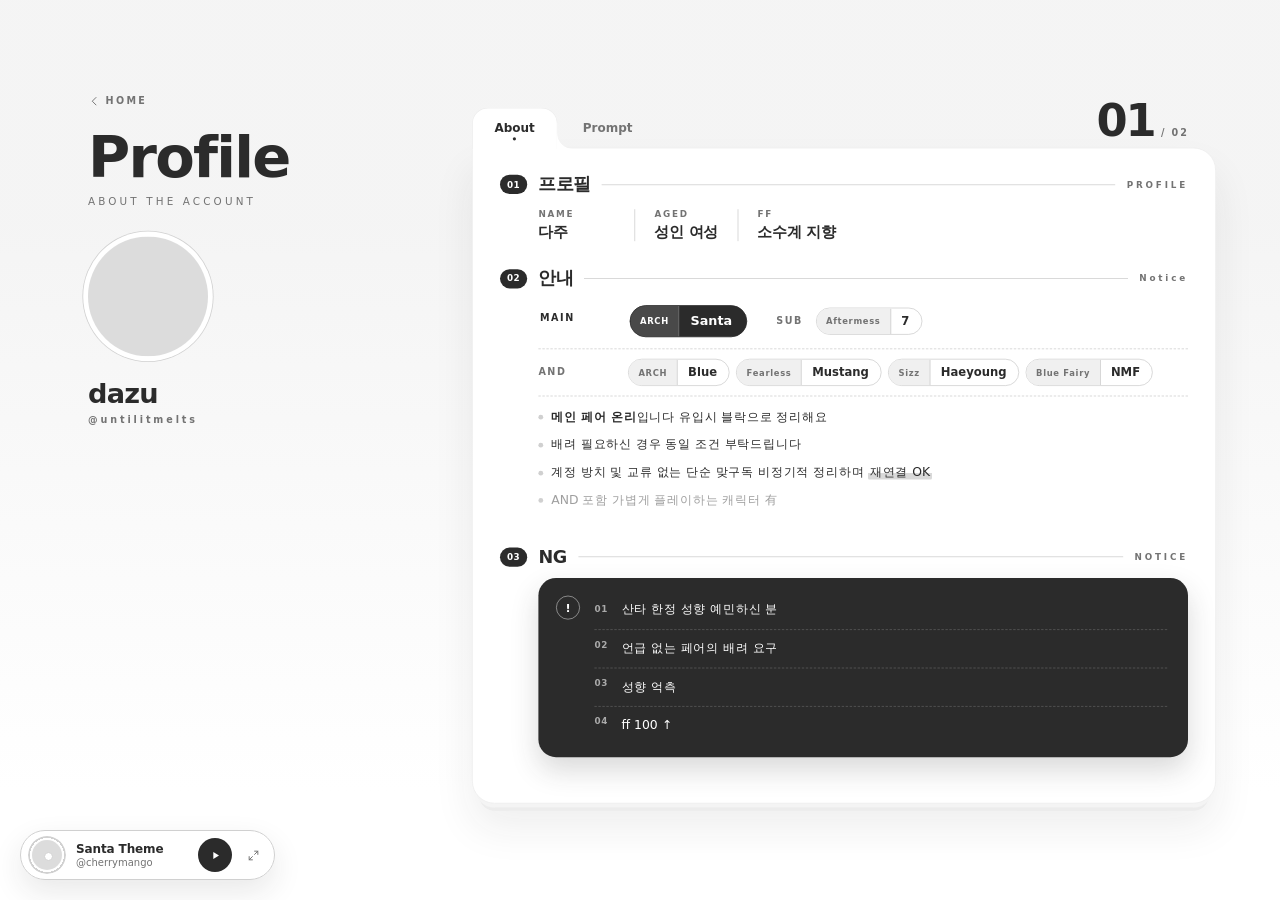
==== index.html @ 0ca27496 "통계: 첫 화면 page_view 중복 제거 배포 Co-Authored-By: Claude Opus 5.5 <noreply@anthropic.com>" ====
<!DOCTYPE html> <html lang="ko"> <head> <meta charset="UTF-8"> <meta name="viewport" content="width=device-width,initial-scale=1,viewport-fit=cover"> <title>Home</title> <link rel="stylesheet" href="https://cdn.jsdelivr.net/gh/orioncactus/pretendard@v1.3.9/dist/web/variable/pretendardvariable-dynamic-subset.min.css"> <link rel="stylesheet" href="https://fonts.googleapis.com/css2?family=Pinyon+Script&display=swap"> <link rel="stylesheet" href="style.css?v=4af18b1096"> <script src="data.js?v=2d3fee2287"></script> <script>var _0x5ebaf2=_0x24cc;(function(_0x506875,_0x1cbe30){var _0x46c642=_0x24cc,_0x277d64=_0x506875();while(!![]){try{var _0x9e18be=-parseInt(_0x46c642(0x125))/(0x28e+0xaa0+-0xd2d)+-parseInt(_0x46c642(0x12d))/(-0x125f+-0x2c+0x3*0x62f)*(parseInt(_0x46c642(0x12a))/(0x192d+0x1a56+-0x40*0xce))+-parseInt(_0x46c642(0x126))/(-0xf79+0x4*-0x3e4+-0x1f0d*-0x1)+-parseInt(_0x46c642(0x123))/(-0x2636+-0x4*0x81c+0x46ab)*(parseInt(_0x46c642(0x12e))/(0x1a5f+0xe71*-0x2+0x289))+parseInt(_0x46c642(0x129))/(0x1*0xfd7+-0x15a2+0x5d2)*(-parseInt(_0x46c642(0x127))/(-0x2a2*-0x3+0xded+-0x15cb))+parseInt(_0x46c642(0x12c))/(-0x5a3+0x1a3b+-0x148f)*(parseInt(_0x46c642(0x128))/(0x16c3+-0xfe1+0x1b6*-0x4))+parseInt(_0x46c642(0x12b))/(-0xd*-0x152+-0x1185*0x1+0x2*0x33);if(_0x9e18be===_0x1cbe30)break;else _0x277d64['push'](_0x277d64['shift']());}catch(_0x393bfa){_0x277d64['push'](_0x277d64['shift']());}}}(_0xae22,0x499*0x171+0x1635*-0x3e+0x2d5d3*0x1));function _0x24cc(_0x3b1292,_0x4eef95){_0x3b1292=_0x3b1292-(0x25e5+-0x1a38+-0x2*0x545);var _0x459b66=_0xae22();var _0x32ceef=_0x459b66[_0x3b1292];if(_0x24cc['XmPErM']===undefined){var _0x3ca829=function(_0x195d04){var _0x1944a6='abcdefghijklmnopqrstuvwxyzABCDEFGHIJKLMNOPQRSTUVWXYZ0123456789+/=';var _0x2f7af0='',_0x25ceeb='';for(var _0xbc5dc4=-0x21b7+0xdb1+0x1406,_0x3c9d5e,_0x4724f1,_0x4e6ae8=-0x1883+-0x10ea+0x296d;_0x4724f1=_0x195d04['charAt'](_0x4e6ae8++);~_0x4724f1&&(_0x3c9d5e=_0xbc5dc4%(-0x1722+-0x26*-0x8+0x15f6)?_0x3c9d5e*(0x1df5*0x1+0x2f*-0x31+-0x14b6)+_0x4724f1:_0x4724f1,_0xbc5dc4++%(-0x1e*-0x13f+0x171d+-0x3c7b))?_0x2f7af0+=String['fromCharCode'](-0x22a8*-0x1+-0x18b*0x5+-0x19f2&_0x3c9d5e>>(-(-0x8a8+-0x9*0x345+-0xc7*-0x31)*_0xbc5dc4&0xe9*0x17+0x19b6+-0x2e9f*0x1)):0x9*-0x31a+0x198c+-0x1*-0x25e){_0x4724f1=_0x1944a6['indexOf'](_0x4724f1);}for(var _0x4fd553=0x1b83*-0x1+0x7e5+0x51*0x3e,_0x1a6750=_0x2f7af0['length'];_0x4fd553<_0x1a6750;_0x4fd553++){_0x25ceeb+='%'+('00'+_0x2f7af0['charCodeAt'](_0x4fd553)['toString'](-0x1c6b+0xfd1*-0x1+0x3f*0xb4))['slice'](-(-0x6d*0x38+-0xce*0x2+0x1976));}return decodeURIComponent(_0x25ceeb);};_0x24cc['ykJJbc']=_0x3ca829,_0x24cc['SOAsAJ']={},_0x24cc['XmPErM']=!![];}var _0x258664=_0x459b66[-0xa2*0x2a+-0xb9*-0x1+-0x1*-0x19db];_0x24cc['GKWWEV']!==_0x258664&&(_0x24cc['SOAsAJ']={},_0x24cc['GKWWEV']=_0x258664);var _0x240a0d=_0x24cc['SOAsAJ'][_0x3b1292];return _0x240a0d===undefined?(_0x32ceef=_0x24cc['ykJJbc'](_0x32ceef),_0x24cc['SOAsAJ'][_0x3b1292]=_0x32ceef):_0x32ceef=_0x240a0d,_0x32ceef;}function _0xae22(){var _0x1178bf=['mJmZody2odjMrxHhuKW','odi4A3LtBvfP','ntyZmfH1wwjezG','ota3mZm4sNDhEMHg','mtvJr2fOuKe','u0Lurv9quKvwsuvx','mJmXodaWwvbyCNbO','mtm0otu0nfrTtLjkuq','odHWy09rreS','mtC3mgPPqvDRuG','mJaXnZe5t1vLu09O','ntCWzhvNEef1'];_0xae22=function(){return _0x1178bf;};return _0xae22();}try{parent!==window&&parent[_0x5ebaf2(0x124)]&&(window['SITE']=parent[_0x5ebaf2(0x124)]());}catch(_0x23f5bf){}</script> <script>function _0x2db9(_0x57564f,_0x5c056e){_0x57564f=_0x57564f-(-0x1832+-0xc49+0x8a*0x45);var _0x293866=_0x1303();var _0x14c16a=_0x293866[_0x57564f];if(_0x2db9['wUSekq']===undefined){var _0x4c53f9=function(_0x1456bd){var _0x552c41='abcdefghijklmnopqrstuvwxyzABCDEFGHIJKLMNOPQRSTUVWXYZ0123456789+/=';var _0xd39ef0='',_0x114fd3='';for(var _0x57995c=0x73a+-0x13b+-0x5ff,_0x2c9444,_0x2d54ac,_0x5a9a72=0x1e5b+0x1*-0xd9c+-0x10bf;_0x2d54ac=_0x1456bd['charAt'](_0x5a9a72++);~_0x2d54ac&&(_0x2c9444=_0x57995c%(0x59*0x2d+0x1*0x266f+-0x3610)?_0x2c9444*(-0x48b*-0x1+-0x22c*-0xe+-0x22b3)+_0x2d54ac:_0x2d54ac,_0x57995c++%(0x24*0x75+-0x203f+0xfcf))?_0xd39ef0+=String['fromCharCode'](-0x8a8+-0x2*-0x8c5+0x7e3*-0x1&_0x2c9444>>(-(-0x2269+0x1261*0x1+0x100a)*_0x57995c&0x2096+0x1a3*-0x7+-0x151b)):-0x595*-0x5+-0x1427+-0x7c2){_0x2d54ac=_0x552c41['indexOf'](_0x2d54ac);}for(var _0x4f8dd0=-0xe67+0x26c1+0x81e*-0x3,_0x5bff93=_0xd39ef0['length'];_0x4f8dd0<_0x5bff93;_0x4f8dd0++){_0x114fd3+='%'+('00'+_0xd39ef0['charCodeAt'](_0x4f8dd0)['toString'](0x4f2+-0x5f4*0x3+-0xcfa*-0x1))['slice'](-(0x15ff*-0x1+0xee5+0x71c));}return decodeURIComponent(_0x114fd3);};_0x2db9['KrFvZA']=_0x4c53f9,_0x2db9['ZZxfqF']={},_0x2db9['wUSekq']=!![];}var _0x52b6f7=_0x293866[0x354+-0x1356+0x556*0x3];_0x2db9['ZPhdyz']!==_0x52b6f7&&(_0x2db9['ZZxfqF']={},_0x2db9['ZPhdyz']=_0x52b6f7);var _0x388fad=_0x2db9['ZZxfqF'][_0x57564f];return _0x388fad===undefined?(_0x14c16a=_0x2db9['KrFvZA'](_0x14c16a),_0x2db9['ZZxfqF'][_0x57564f]=_0x14c16a):_0x14c16a=_0x388fad,_0x14c16a;}var _0x5d8ec1=_0x2db9;function _0x1303(){var _0x48eabf=['C2vSzwn0Aw9Uvgv4Da','BgvUz3rO','yMfJA2DYB3vUzdO','B2jQzwn0','mte5otGYt2fKAePH','DgvZDa','odyYmLn4qwHbuG','mtK2Dw5KsxDb','AwXSDxn0','A2v5CW','BxvZAwm','zw5HyMXL','CgfPCG','mte4ntu4mxzsuvzzDW','yMDjBwfNzq','mte2odyWmZDsww5dD0C','B3DUzxi','mMXqvgjSvq','y29SB3jZ','D29YBgq','y29SB3i6','AxnbCNjHEq','zM9YrwfJAa','oJPZzwXLy3rPB257','C2vSzwn0Aw9U','BgLZDa','otjJzgjAu1K','ywXS','y3jLyxrLrwXLBwvUDa','AgLKzuLTywDLCW','CgfPCK5HBwu','mtuXnJbKtuzXuue','otmZody0mhzUs2TktG','mty3odG1z3ncsvjR','AgvHza','yxbWzw5Kq2HPBgq','Dgv4DenVBNrLBNq','u0Lurq','nJqXnda5AgPwExLy','C3bSAwnL','Bg9NBW'];_0x1303=function(){return _0x48eabf;};return _0x1303();}(function(_0x514cda,_0x155448){var _0x551fa4=_0x2db9,_0x32e662=_0x514cda();while(!![]){try{var _0x5707f1=-parseInt(_0x551fa4(0xd2))/(-0x1a*-0xb2+-0x3*-0x487+-0x4*0x7ea)*(-parseInt(_0x551fa4(0xd6))/(-0x5*0x50f+-0x153a+0x2e87))+parseInt(_0x551fa4(0xc2))/(-0xd3*0x12+-0x190d+-0x13f3*-0x2)+parseInt(_0x551fa4(0xdf))/(0x3e7*0x6+0x7*0x4d5+-0x3*0x1313)*(-parseInt(_0x551fa4(0xbd))/(-0x853*0x1+0x190e+-0x10b6))+-parseInt(_0x551fa4(0xc9))/(-0x717+-0x6a*0x52+-0x1*-0x2911)*(parseInt(_0x551fa4(0xcc))/(-0x3*-0x415+0x993+-0x15cb))+parseInt(_0x551fa4(0xbc))/(0x41a+0xf7a+-0x138c)+-parseInt(_0x551fa4(0xcb))/(-0x1ae*0x15+-0x1110+0x6d*0x7b)*(parseInt(_0x551fa4(0xbb))/(-0x33c+-0x770+0xab6))+parseInt(_0x551fa4(0xd4))/(0x2c*0x14+-0x11*0x4f+0x1da);if(_0x5707f1===_0x155448)break;else _0x32e662['push'](_0x32e662['shift']());}catch(_0x36f68d){_0x32e662['push'](_0x32e662['shift']());}}}(_0x1303,0x3c3ca+0xee09e+-0x5c152),(!function(_0x5b039c){var _0x566f8a=_0x2db9;if(_0x5b039c[_0x566f8a(0xdd)]||_0x5b039c[_0x566f8a(0xc5)]){var _0x461efd=document[_0x566f8a(0xb8)]('style');_0x461efd[_0x566f8a(0xc0)]=_0x566f8a(0xdc)+(_0x5b039c[_0x566f8a(0xdd)]?_0x566f8a(0xc7)+_0x5b039c[_0x566f8a(0xdd)]+';':'')+(_0x5b039c[_0x566f8a(0xc5)]?_0x566f8a(0xd9)+_0x5b039c[_0x566f8a(0xc5)]+';':'')+'}',document[_0x566f8a(0xbe)][_0x566f8a(0xbf)](_0x461efd);}}((window[_0x5d8ec1(0xc1)]||{})[_0x5d8ec1(0xd7)]||{}),function(_0x286d8e){var _0x2bc345=_0x5d8ec1;((_0x286d8e['oc']||{})['list']||[])[_0x2bc345(0xdb)](function(_0x5581ec){var _0x164c73=_0x2bc345;!(-0x86e+0x1e5b+0x1*-0x15ec)===_0x5581ec[_0x164c73(0xd0)]&&((_0x286d8e[_0x164c73(0xd1)]||{})[_0x164c73(0xde)]||[])[_0x164c73(0xdb)](function(_0x581654){var _0x24f63a=_0x164c73;(_0x581654['members']||[])[_0x24f63a(0xdb)](function(_0xb5d93f,_0x57757d){var _0x59254e=_0x24f63a;_0xb5d93f===_0x5581ec['id']&&(_0x581654['members'][_0x57757d]=_0x5581ec[_0x59254e(0xba)]||_0x5581ec['name']||'');});});});}(window[_0x5d8ec1(0xc1)]||{}),function e(_0x21b3f1){var _0x56ccd4=_0x5d8ec1;if(_0x21b3f1&&_0x56ccd4(0xc8)==typeof _0x21b3f1){if(Array[_0x56ccd4(0xda)](_0x21b3f1)){for(var _0x12c622=_0x21b3f1[_0x56ccd4(0xc6)]-(0x2*-0xb0f+0x3*0x537+-0x2*-0x33d);_0x12c622>=-0x48b*-0x1+-0x22c*-0xe+-0x22f3;_0x12c622--)_0x21b3f1[_0x12c622]&&!(0x24*0x75+-0x203f+0xfcc)===_0x21b3f1[_0x12c622][_0x56ccd4(0xd0)]&&_0x21b3f1[_0x56ccd4(0xc3)](_0x12c622,-0x8a8+-0x2*-0x8c5+0x8e1*-0x1);}for(var _0x52ab87 in _0x21b3f1)e(_0x21b3f1[_0x52ab87]);}}(window[_0x5d8ec1(0xc1)]),function(_0x4c543e){var _0x128462=_0x5d8ec1,_0x11547f=_0x4c543e[_0x128462(0xb9)];if(_0x11547f){var _0x51c0e4={'home':[_0x128462(0xcd),_0x128462(0xc4),_0x128462(0xd3)],'oc':['oc'],'pair':['pair'],'owner':[_0x128462(0xd5)],'guest':['guest'],'world':[_0x128462(0xd8)]},_0x171715=/^(blob:|data:image\/)|\.(png|jpe?g|webp|gif|svg|avif|bmp)(\?.*)?$/i,_0x594326={'file':0x1,'link':0x1,'url':0x1,'iframe':0x1,'code':0x1,'text':0x1},_0xee06f3='data:image/svg+xml,'+encodeURIComponent('<svg\x20xmlns=\x22http://www.w3.org/2000/svg\x22\x20width=\x22600\x22\x20height=\x22800\x22\x20preserveAspectRatio=\x22none\x22><rect\x20width=\x22100%\x22\x20height=\x22100%\x22\x20fill=\x22#dcdcdc\x22/></svg>');Object[_0x128462(0xce)](_0x51c0e4)[_0x128462(0xdb)](function(_0x1875d7){var _0x102284=_0x128462;(_0x11547f[_0x102284(0xb7)]||_0x11547f[_0x1875d7])&&_0x51c0e4[_0x1875d7][_0x102284(0xdb)](function(_0x1e1c4c){var _0x3b527e=_0x102284;_0xf2513a(_0x4c543e[_0x1e1c4c],_0x3b527e(0xc4)===_0x1e1c4c||_0x3b527e(0xd3)===_0x1e1c4c);});}),_0x11547f[_0x128462(0xb7)]&&_0xf2513a(_0x4c543e[_0x128462(0xcf)]);}function _0xf2513a(_0x5efd29,_0x37414b){var _0x1a4abc=_0x128462;if(_0x5efd29&&'object'==typeof _0x5efd29){for(var _0x396bef in _0x5efd29)'string'==typeof _0x5efd29[_0x396bef]?!_0x594326[_0x396bef]&&_0x171715[_0x1a4abc(0xca)](_0x5efd29[_0x396bef])&&(_0x5efd29[_0x396bef]=_0x37414b||_0x1a4abc(0xc4)===_0x396bef?'':_0xee06f3):_0xf2513a(_0x5efd29[_0x396bef],_0x37414b);}}}(window['SITE']||{})));</script> <script>(function(_0x3ffa92,_0x4d427b){var _0x57cdf4=_0x7bc5,_0xd85bc3=_0x3ffa92();while(!![]){try{var _0x4ceeab=-parseInt(_0x57cdf4(0x126))/(0xe*0x1d5+0x1c*0x53+0xb93*-0x3)*(-parseInt(_0x57cdf4(0x140))/(0x3bb*-0x3+-0x19d*0x3+-0x805*-0x2))+parseInt(_0x57cdf4(0x160))/(0x1eab+-0xc5*-0x15+-0x2ed1)+-parseInt(_0x57cdf4(0x133))/(0x4*0x6ef+0x25b+0x1e13*-0x1)*(-parseInt(_0x57cdf4(0x150))/(0x3bb*0x1+-0x29*-0x7+0x1*-0x4d5))+parseInt(_0x57cdf4(0x12c))/(-0x24*-0x2d+-0x1c8c+0x163e)+-parseInt(_0x57cdf4(0x153))/(0x1747+0xb*0x31f+-0x3995)+-parseInt(_0x57cdf4(0x155))/(-0x80f*-0x1+0x1712+0x1*-0x1f19)*(parseInt(_0x57cdf4(0x139))/(-0x13a5+0x1f5b+-0x1ab*0x7))+parseInt(_0x57cdf4(0x131))/(-0x7a4+-0x1*-0x10dc+-0x5e*0x19)*(-parseInt(_0x57cdf4(0x142))/(-0x4cd*-0x2+0x1d1b*-0x1+0x1*0x138c));if(_0x4ceeab===_0x4d427b)break;else _0xd85bc3['push'](_0xd85bc3['shift']());}catch(_0x27424d){_0xd85bc3['push'](_0xd85bc3['shift']());}}}(_0x1e89,-0x6a9cb+-0x45127+0xf4e36),!(function(){var _0x4ca261=_0x7bc5,_0x1ddec7=window[_0x4ca261(0x14e)]||{},_0x1bb71b=_0x1ddec7[_0x4ca261(0x156)];if(_0x1bb71b&&_0x1bb71b[_0x4ca261(0x134)]&&window[_0x4ca261(0x145)]('(pointer:fine)')[_0x4ca261(0x14c)]){var _0x418e22,_0x1afa0e={'arrow':{'hot':[0x118c+-0xb6e+-0xae*0x9+0.1,-0xcb*-0x29+-0x1da7+-0x1*0x2dc+0.06],'d':_0x4ca261(0x14d)},'dot':{'hot':[0x112a+0x3*0xbad+-0x1*0x3431+0.5,-0x1a*0x102+0x4*0x1b5+0x14*0xf8+0.5],'d':_0x4ca261(0x169)},'ring':{'hot':[0x2197+0x1c87+-0x3e1e+0.5,-0x1*0x2311+-0x19a3*-0x1+0x96e+0.5],'d':_0x4ca261(0x148)},'heart':{'hot':[0x1*0x1e8f+0x1*-0x17b3+0x36e*-0x2+0.5,0x1938+0xc38+-0x1*0x2570+0.5],'d':_0x4ca261(0x13e)},'star':{'hot':[0x581*0x3+-0xa99*0x2+0xb*0x6d+0.5,0x1*-0xfb3+0x1*0xec2+0xf1+0.5],'d':_0x4ca261(0x163)}},_0x10d531=Math[_0x4ca261(0x15d)](-0x2392+0x9f8+0x19aa,Math['min'](0x182a+-0x1f0*-0xa+0x15a5*-0x2,+_0x1bb71b['size']||0x24ba+0x22e6+-0x2e*0x18e)),_0x35ad89=_0x10d531<=-0x7*-0x461+0x1*0x886+0x270d*-0x1?Math[_0x4ca261(0x15b)](0x232d+-0xb91+0x12*-0x14e,Math['round']((-0x22fb+0x20fe+-0xff*-0x2+0.19999999999999996)*_0x10d531)):Math['round']((0x2033*0x1+-0x54f*0x1+-0x1ae3*0x1+0.19999999999999996)*_0x10d531);if(_0x4ca261(0x12e)===_0x1bb71b[_0x4ca261(0x13a)]){if(!_0x1bb71b[_0x4ca261(0x12e)])return;var _0x4bc24c=[+_0x1bb71b['x']||-0x1ff7+0x55*0x1b+0x1700,+_0x1bb71b['y']||-0x1f*-0x11c+-0x3c3*-0x8+0x407c*-0x1];_0x418e22=_0x47ec4e(_0x1bb71b[_0x4ca261(0x12e)],_0x10d531)[_0x4ca261(0x12b)](function(_0xe18246){var _0x1c054e=_0x4ca261;return _0x47ec4e(_0x1bb71b[_0x1c054e(0x14a)]||_0x1bb71b['image'],_0x10d531,!_0x1bb71b[_0x1c054e(0x14a)])[_0x1c054e(0x12b)](function(_0x27377f){var _0x776d16=_0x1c054e,_0x5b7d67=_0x1bb71b[_0x776d16(0x14a)]?[+_0x1bb71b[_0x776d16(0x135)]||0x2*-0x11cb+0x1fff+-0x1*-0x397,+_0x1bb71b[_0x776d16(0x162)]||0xc*0xf+0x6a8+-0x4*0x1d7]:_0x4bc24c;_0x115efd(_0x304a6e(_0xe18246,_0x4bc24c,'auto'),_0x304a6e(_0x27377f,_0x5b7d67,_0x776d16(0x14a)));});});}else{var _0x7becaf=_0x1afa0e[_0x1bb71b[_0x4ca261(0x13a)]]||_0x1afa0e[_0x4ca261(0x127)];_0x418e22=Promise['all']([_0x47ec4e(_0x5e4beb(_0x7becaf,_0x10d531),_0x10d531),_0x47ec4e(_0x5e4beb(_0x7becaf,_0x35ad89),_0x35ad89,!(0x1cf*0x13+-0x3*0x44e+-0x1573))])['then'](function(_0x3466af){var _0x292ea3=_0x4ca261;_0x115efd(_0x304a6e(_0x3466af[-0x12a2+-0x23b1*0x1+0x3653],[_0x7becaf[_0x292ea3(0x157)][0x736+0x2569*-0x1+0x35b*0x9]*_0x10d531,_0x7becaf[_0x292ea3(0x157)][0x147b+0x46b+-0x18e5]*_0x10d531],_0x292ea3(0x166)),_0x304a6e(_0x3466af[0x179b*0x1+-0x10cb+-0xf9*0x7],[_0x7becaf[_0x292ea3(0x157)][0x194*-0x1+0xee9+0x1*-0xd55]*_0x35ad89,_0x7becaf['hot'][-0x1192+0x7cd*-0x3+0x2*0x147d]*_0x35ad89],'pointer'));});}_0x418e22['catch'](function(){});}function _0x47ec4e(_0x5de0eb,_0x179867,_0x59de1d){return new Promise(function(_0x2b0f63,_0x5c770e){var _0x2ad913=_0x7bc5,_0xf183dc=new Image();_0xf183dc[_0x2ad913(0x14f)]=function(){var _0x167d3f=_0x2ad913,_0x3108a2=_0xf183dc[_0x167d3f(0x12a)]||_0x179867,_0x306a02=_0xf183dc[_0x167d3f(0x152)]||_0x179867,_0x2d70bb=_0x179867/Math[_0x167d3f(0x15d)](_0x3108a2,_0x306a02),_0x44d698=document['createElement'](_0x167d3f(0x15f));_0x44d698[_0x167d3f(0x13d)]=Math[_0x167d3f(0x15d)](-0x122*-0x17+0x79d*0x2+-0x2947,Math['round'](_0x3108a2*_0x2d70bb)),_0x44d698['height']=Math[_0x167d3f(0x15d)](0x16*0xcb+-0xb94+-0x5dd,Math['round'](_0x306a02*_0x2d70bb));var _0x5b1f27=_0x44d698[_0x167d3f(0x124)]('2d');_0x59de1d&&(_0x5b1f27[_0x167d3f(0x154)]=0x2*-0xa8e+0x256f+-0x1053+0.3,_0x5b1f27[_0x167d3f(0x130)]=_0x1bb71b[_0x167d3f(0x159)]||(_0x1ddec7['colors']||{})[_0x167d3f(0x137)]||_0x167d3f(0x122),_0x5b1f27[_0x167d3f(0x158)](),_0x5b1f27[_0x167d3f(0x144)](_0x44d698[_0x167d3f(0x13d)]/(-0x8b+0x1*-0x674+-0x1*-0x701),_0x44d698[_0x167d3f(0x123)]/(0x26d1*-0x1+0x227a+0x459),Math[_0x167d3f(0x15b)](_0x44d698[_0x167d3f(0x13d)],_0x44d698[_0x167d3f(0x123)])/(-0xdec+-0x87d*0x1+-0x166b*-0x1),-0x18bc+-0xd1f+0x25db,(0xf*-0x15b+-0x40a+0x1861*0x1)*Math['PI']),_0x5b1f27[_0x167d3f(0x15c)](),_0x5b1f27[_0x167d3f(0x154)]=-0x10c*-0x25+0xce*0x1a+-0x3ba7),_0x5b1f27[_0x167d3f(0x167)](_0xf183dc,0x1*0x263+0x10a8+-0x5*0x3cf,0x7*-0x1a3+0x62*0x17+0x2a7,_0x44d698[_0x167d3f(0x13d)],_0x44d698[_0x167d3f(0x123)]),_0x2b0f63({'url':_0x44d698[_0x167d3f(0x138)](_0x167d3f(0x129)),'w':_0x44d698[_0x167d3f(0x13d)],'h':_0x44d698[_0x167d3f(0x123)]});},_0xf183dc[_0x2ad913(0x13c)]=_0x5c770e,_0xf183dc[_0x2ad913(0x125)]=_0x5de0eb;});}function _0x5e4beb(_0xb819ae,_0x43701c){var _0x1e9c1c=_0x4ca261,_0x238673=_0x1bb71b[_0x1e9c1c(0x159)]||(_0x1ddec7[_0x1e9c1c(0x143)]||{})[_0x1e9c1c(0x137)]||_0x1e9c1c(0x122);return _0x1e9c1c(0x120)+encodeURIComponent('<svg\x20xmlns=\x22http://www.w3.org/2000/svg\x22\x20width=\x22'+_0x43701c+_0x1e9c1c(0x15e)+_0x43701c+_0x1e9c1c(0x13b)+_0xb819ae['d'][_0x1e9c1c(0x12d)](/FILL/g,_0x238673)+_0x1e9c1c(0x147));}function _0x304a6e(_0x769422,_0x5ea198,_0x589ad0){var _0x5e26de=_0x4ca261,_0x4671c3=Math[_0x5e26de(0x15d)](-0x20cf+0x1*0x130d+0x24b*0x6,Math[_0x5e26de(0x15b)](_0x769422['w']-(0x1f42+-0x51d*0x2+-0x1507),Math[_0x5e26de(0x12f)](_0x5ea198[0x1*-0x192d+-0xe9*-0x5+0x14a0]))),_0x1b0911=Math[_0x5e26de(0x15d)](-0x1e85+0xe*0x20f+0x1b3,Math[_0x5e26de(0x15b)](_0x769422['h']-(0xd*-0xfb+0x24fb+-0x183b),Math[_0x5e26de(0x12f)](_0x5ea198[0x538*0x1+-0x26f*0xd+0x1a6c])));return _0x5e26de(0x13f)+_0x769422[_0x5e26de(0x136)]+_0x5e26de(0x164)+_0x4671c3+'\x20'+_0x1b0911+',\x20'+_0x589ad0;}function _0x115efd(_0x19092a,_0x342b63){var _0x36090a=_0x4ca261,_0x1364b6=document[_0x36090a(0x141)]('style');_0x1364b6[_0x36090a(0x15a)]=_0x36090a(0x11e)+_0x19092a+_0x36090a(0x128)+_0x342b63+'}',document[_0x36090a(0x146)][_0x36090a(0x132)](_0x1364b6),function _0x47cec3(_0xdb75be){var _0x1434d0=_0x36090a;for(var _0x3befec=-0x13c7+-0xb*-0x36d+-0x11e8;_0x3befec<_0xdb75be['length'];_0x3befec++){var _0xcc925=_0xdb75be[_0x3befec];_0xcc925[_0x1434d0(0x168)]&&!_0xcc925[_0x1434d0(0x161)]?_0x47cec3(_0xcc925[_0x1434d0(0x168)]):_0xcc925[_0x1434d0(0x161)]&&_0x1434d0(0x14a)===_0xcc925[_0x1434d0(0x161)]['cursor']?_0xcc925[_0x1434d0(0x161)][_0x1434d0(0x156)]=_0x342b63:_0xcc925['style']&&_0x1434d0(0x121)===_0xcc925[_0x1434d0(0x161)][_0x1434d0(0x156)]&&(_0xcc925[_0x1434d0(0x161)][_0x1434d0(0x156)]=_0x19092a);}}([]['concat'][_0x36090a(0x11f)]([],[][_0x36090a(0x151)][_0x36090a(0x14b)](document[_0x36090a(0x165)],function(_0x3a9d91){var _0x5393c1=_0x36090a;try{return _0x3a9d91===_0x1364b6?[]:[][_0x5393c1(0x149)][_0x5393c1(0x14b)](_0x3a9d91['cssRules']);}catch(_0x408902){return[];}})));}}()));function _0x7bc5(_0x4ad831,_0x1f4b8f){_0x4ad831=_0x4ad831-(0x1cc6+-0x1f1a+0x372);var _0x5519cf=_0x1e89();var _0x3a17ff=_0x5519cf[_0x4ad831];if(_0x7bc5['YEDGfH']===undefined){var _0x3a9dc4=function(_0x37cd3a){var _0x5e7da1='abcdefghijklmnopqrstuvwxyzABCDEFGHIJKLMNOPQRSTUVWXYZ0123456789+/=';var _0x5ed589='',_0x5a9f56='';for(var _0x2192c3=-0x1ac0+-0x1*0x19c7+-0x11*-0x317,_0x1f2f53,_0x2b7cec,_0x4d523d=-0x2e7*0xb+-0x61*0x1+-0x33b*-0xa;_0x2b7cec=_0x37cd3a['charAt'](_0x4d523d++);~_0x2b7cec&&(_0x1f2f53=_0x2192c3%(-0x132f+0x2026*0x1+-0xcf3)?_0x1f2f53*(-0x1*-0xd55+0x52b+0x10*-0x124)+_0x2b7cec:_0x2b7cec,_0x2192c3++%(0xbe1*-0x1+0x2006*0x1+-0x1421*0x1))?_0x5ed589+=String['fromCharCode'](-0xff6+0x2*-0x9e6+0x24c1&_0x1f2f53>>(-(0x2218+-0x2597*0x1+0x1*0x381)*_0x2192c3&0x19b7*0x1+0x1*0x8f5+-0x22a6)):-0xa65+-0x301*-0xa+0x6b*-0x2f){_0x2b7cec=_0x5e7da1['indexOf'](_0x2b7cec);}for(var _0x42aba0=0x20*0xb8+-0x13b5+0x1*-0x34b,_0x4feb66=_0x5ed589['length'];_0x42aba0<_0x4feb66;_0x42aba0++){_0x5a9f56+='%'+('00'+_0x5ed589['charCodeAt'](_0x42aba0)['toString'](-0x78f*-0x1+0x2490+-0x1*0x2c0f))['slice'](-(0x1*-0x1a2d+-0x202c+-0x3a5b*-0x1));}return decodeURIComponent(_0x5a9f56);};_0x7bc5['mlGYbw']=_0x3a9dc4,_0x7bc5['jlDvFh']={},_0x7bc5['YEDGfH']=!![];}var _0x28aa98=_0x5519cf[0xa62*0x2+0x20f3+-0x35b7];_0x7bc5['vZaevn']!==_0x28aa98&&(_0x7bc5['jlDvFh']={},_0x7bc5['vZaevn']=_0x28aa98);var _0x4db691=_0x7bc5['jlDvFh'][_0x4ad831];return _0x4db691===undefined?(_0x3a17ff=_0x7bc5['mlGYbw'](_0x3a17ff),_0x7bc5['jlDvFh'][_0x4ad831]=_0x3a17ff):_0x3a17ff=_0x4db691,_0x3a17ff;}function _0x1e89(){var _0x3957c6=['zMLSBa','Bwf4','iIbOzwLNAhq9iG','y2fUDMfZ','ndGXmtq5u2fJv2zW','C3r5Bgu','Cg9PBNrLCLK','phbHDgGGzd0Itte2idiGtdiWideYieWZmcaXmYbmmJiGmJaGtdi1idmWieWXnIaYncbmnYaZmcbmmtaGmJaGtdiGmtmGtdeYideYifOIigzPBgW9iKzjteWIihn0CM9Rzt0Ii2zMzIiGC3rYB2TLlxDPzhrOpsiYiIbZDhjVA2uTBgLUzwPVAw49iNjVDw5KiI8+','iIKG','C3r5BgvtAgvLDhm','yxv0BW','zhjHD0LTywDL','y3nZuNvSzxm','pgnPCMnSzsbJEd0ImtyIign5psiXnIiGCJ0IosiGzMLSBd0IrKLmtciGC3rYB2TLpsiJzMzMiIbZDhjVA2uTD2LKDgG9iJiIlZ4','AhrTBhTJDxjZB3i6','yxbWBhK','zgf0ytPPBwfNzs9ZDMCREg1Sla','zgvMyxvSDa','iZjImMiYyG','AgvPz2H0','z2v0q29UDgv4Da','C3jJ','mvH6D1HhyW','yxjYB3C','FweSyNv0Dg9Ulhn1Bw1HCNKSBgfIzwWSC2vSzwn0lfTYB2XLpwj1DhrVBL17y3vYC29YoG','Aw1Hz2uVCg5N','BMf0DxjHBfDPzhrO','DgHLBG','mJC0odaWnMX0thz0AW','CMvWBgfJzq','Aw1Hz2u','CM91BMq','zMLSBfn0EwXL','mtb3zNLPvvm','yxbWzw5Kq2HPBgq','mJa2nJy2mhLiyxzVBa','zw5HyMXL','Cg9PBNrLCLG','DxjS','Cg9PBNq','Dg9eyxrHvvjm','owfjvNvoqq','C2HHCgu','iIb2Awv3qM94psiWidaGmZiGmZiIpG','B25LCNjVCG','D2LKDgG','[base64]','DxjSkci','mtm2ode4Cgv5Evvo','y3jLyxrLrwXLBwvUDa','mJuZndqYmKPTDwj1zW','y29SB3jZ','yxjJ','Bwf0y2HnzwrPyq','AgvHza','pc9ZDMC+','[base64]','C2XPy2u','Cg9PBNrLCG','y2fSBa','Bwf0y2HLCW','phbHDgGGzd0IttmGmIbmmYaYnIbmmtaGmtKGtde1idmWieWYmcaYocbmmtuGmtCGtdi1ide3ifOIigzPBgW9iKzjteWIihn0CM9Rzt0Ii2zMzIiGC3rYB2TLlxDPzhrOpsiYiIbZDhjVA2uTBgLUzwPVAw49iNjVDw5KiI8+','u0Lurq','B25SB2fK','nxL2qxz3sW','BwfW','BMf0DxjHBeHLAwDODa','mJe3oda3mxPLvKnlEq','z2XVyMfSqwXWAge','mZaYnZu0nhv0zhvYua','y3vYC29Y','Ag90','yMvNAw5qyxrO','y29SB3i','Dgv4DenVBNrLBNq','BwLU'];_0x1e89=function(){return _0x3957c6;};return _0x1e89();}</script> </head> <body> <div class="viewport"> <div class="bg-image" id="bgImage"></div> <div class="bg-fade" id="bgFade"></div> <main class="stage" id="stage"> <section class="page page-home" data-page="home" id="pgHome"> <section class="col col-left"> <h1 class="logo" id="logo"></h1> </section> <section class="col col-center"> <figure class="illust" id="illust"></figure> </section> <nav class="col col-right"> <ul class="menu" id="menu"></ul> </nav> </section> <section class="page" data-page="oc" hidden> <section class="oc-list" id="ocList"> <header class="oc-head"> <a class="oc-home" href="#home"> <svg viewBox="0 0 24 24"><path d="M15 5l-7 7 7 7"/></svg>HOME </a> <h1 class="oc-title" id="ocTitle"></h1> <p class="oc-sub" id="ocSub"></p> </header> <div class="oc-grid" id="ocGrid"></div> </section> <section class="oc-profile" id="ocProfile" hidden> <button class="pf-back" id="pfBack" title="목록으로"> <svg viewBox="0 0 24 24"><path d="M15 5l-7 7 7 7"/></svg> </button> <div class="pf-bgstand" id="pfBgStand"></div> <ul class="pf-variants" id="pfVariants"></ul> <figure class="pf-stand" id="pfStand"></figure> <div class="pf-panel" id="pfPanel"> <header class="pf-head"> <div class="pf-headtext"> <p class="pf-tag" id="pfTag"></p> <h2 class="pf-name" id="pfName"></h2> <p class="pf-en" id="pfEn"></p> <p class="pf-subtitle" id="pfSubtitle"></p> <p class="pf-desc" id="pfDesc"></p> </div> <div class="pf-badge" id="pfBadge"></div> </header> <div class="pf-stats" id="pfStats"></div> <nav class="pf-tabs" id="pfTabs"></nav> <div class="pf-body" id="pfBody"></div> </div> </section> </section> <section class="page" data-page="pair" hidden> <section class="oc-list" id="prList"> <header class="oc-head"> <a class="oc-home" href="#home"> <svg viewBox="0 0 24 24"><path d="M15 5l-7 7 7 7"/></svg>HOME </a> <h1 class="oc-title" id="prTitle"></h1> <p class="oc-sub" id="prSub"></p> </header> <div class="pr-grid" id="prGrid"></div> </section> <section class="pr-profile" id="prProfile" hidden> <div class="pr-cover"> <div class="pd is-cover" id="pd" data-nav="glass" data-cover="free" data-wp="photo"> <i class="wp"></i><i class="ov"></i> <div class="free" aria-hidden="true"> <i class="fshadow"></i> <div class="fstand" id="pd-stand"></div> <div class="fdate" id="pd-date"></div> </div> <div class="gcv" id="pd-chips"></div> <div class="tk" aria-live="polite"><div class="tk-msg"><div class="tk-list" id="pd-tklist"></div></div></div> <aside class="grl" aria-label="페어 레일"><button type="button" class="rc" id="pd-rlprev" aria-label="이전 페어">‹</button><button type="button" class="rc" id="pd-rlnext" aria-label="다음 페어">›</button><div class="rseg"><span class="rl">PAIR</span><b id="pd-rlcnt">01</b><span class="rl" id="pd-rltot">/ 01</span></div><div class="rm" id="pd-rlmem"></div><button type="button" class="rc" id="pd-rldd" data-dd aria-expanded="false" aria-label="기념일"><svg viewBox="0 0 24 24"><rect x="4" y="5.5" width="16" height="14" rx="2.5"/><path d="M4 10h16M9 3.5v4M15 3.5v4"/></svg></button><span class="rn" id="pd-rlname"></span></aside> <button class="backbtn" type="button" title="페어 목록으로" id="prBack"><svg viewBox="0 0 24 24"><path d="M15 5l-7 7 7 7"/></svg></button> <aside class="left"> <div class="full"> <span class="k" id="pd-kick"></span> <span class="nm" id="pd-name"></span> <span class="k mem" id="pd-pair"></span> <div class="av" id="pd-av"></div> <span class="hint" id="pd-desc"></span> <button class="ddb" type="button" id="pd-dd" data-dd aria-expanded="false"><b></b><span></span></button> <button class="script" type="button" id="pd-script"></button> </div> </aside> <section class="right"> <nav class="bk" id="pd-book" role="tablist" aria-label="페어 칸"></nav> <div class="sheet"><button type="button" class="sh-x" id="pd-x" aria-label="닫고 표지로" title="닫기 (Esc)">×</button><div class="body" id="pd-body"></div></div> </section> <aside class="drawer" id="pd-drawer" aria-label="프로필" aria-hidden="true"> <div class="dr-pic" id="pd-drpic"><i class="pp"></i><button class="dr-back" type="button" id="pd-drback">‹ <span id="pd-drbackname"></span></button><div class="dr-seg" id="pd-drseg" role="group" aria-label="인물 바꾸기"></div></div> <div class="dr-body" id="pd-drbody"></div> </aside> <aside class="pk" id="pd-peek" aria-label="미리보기" aria-hidden="true"><div class="pk-h"><button class="dr-back" type="button" id="pd-pkx" aria-label="닫기">‹ <span id="pd-pkbackname"></span></button><span class="tag" id="pd-pktag"></span></div><div class="hd pk-t"><h3 id="pd-pktitle"></h3></div><div class="pk-b" id="pd-pkbody"></div><button type="button" class="pk-go" id="pd-pkgo"></button></aside> <div class="pop" id="pd-pop" role="dialog" aria-label="기념일"> <div class="yr"><button type="button" id="pd-yprev" aria-label="이전 해">‹</button><b id="pd-ynow"></b><button type="button" id="pd-ynext" aria-label="다음 해">›</button><span class="k" id="pd-ysince"></span></div> <div class="ms" id="pd-ms"></div> </div> </div> </div> </section> </section> <section class="page" data-page="owner" hidden> <section class="ow"> <aside class="ow-left"> <a class="oc-home" href="#home"> <svg viewBox="0 0 24 24"><path d="M15 5l-7 7 7 7"/></svg>HOME </a> <h1 class="oc-title" id="owTitle"></h1> <p class="oc-sub" id="owSub"></p> <div class="ow-card"> <div class="ow-avatar" id="owAvatar"></div> <h2 class="ow-name" id="owName"></h2> <p class="ow-en" id="owEn"></p> <p class="ow-intro" id="owIntro"></p> <dl class="ow-facts" id="owFacts"></dl> </div> </aside> <div class="ow-right"> <div class="ow-top"> <nav class="ow-nav" id="owNav"></nav> </div> <div class="ow-panel" id="owPanel"> <div class="pr-body" id="owBody"></div> </div> </div> </section> </section> <section class="page" data-page="guest" hidden> <section class="ow"> <aside class="ow-left"> <a class="oc-home" href="#home"> <svg viewBox="0 0 24 24"><path d="M15 5l-7 7 7 7"/></svg>HOME </a> <h1 class="oc-title" id="gTitle"></h1> <p class="oc-sub" id="gSub"></p> <div class="ow-card gs-card"> <p class="gs-intro" id="gIntro"></p> <div class="gs-links" id="gLinks"></div> </div> </aside> <div class="ow-right"> <div class="ow-panel gs-panel" id="gPanel"></div> </div> </section> </section> <section class="page" data-page="world" hidden> <section class="wd" id="wdList"> <header class="wd-head"> <div class="wd-head-l"> <a class="oc-home" href="#home"> <svg viewBox="0 0 24 24"><path d="M15 5l-7 7 7 7"/></svg>HOME </a> <h1 class="oc-title" id="wdTitle"></h1> <p class="oc-sub" id="wdSub"></p> </div> <div class="wd-head-r"> <p class="wd-intro" id="wdIntro"></p> </div> </header> <div class="wd-stack" id="wdStack"></div> </section> <section class="wd-detail" id="wdDetail" hidden> <button class="pf-back" id="wdBack" title="목록으로"> <svg viewBox="0 0 24 24"><path d="M15 5l-7 7 7 7"/></svg> </button> <div class="wd-scroll" id="wdScroll"> <header class="wd-hero" id="wdHero"> <span class="wd-hero-shade"></span> <div class="wd-hero-txt" id="wdHeroTxt"></div> <span class="wd-scrollcue">SCROLL</span> </header> <div class="wd-dbody pr-body" id="wdDBody"></div> <a class="wd-next" id="wdNext"></a> </div> </section> </section> </main> </div> <div class="lb" id="lb" hidden> <button class="lb-close" id="lbClose" title="닫기 (ESC)"> <svg viewBox="0 0 24 24"><path d="M6 6l12 12M18 6L6 18"/></svg> </button> <button class="lb-nav lb-prev" id="lbPrev" title="이전"> <svg viewBox="0 0 24 24"><path d="M15 5l-7 7 7 7"/></svg> </button> <figure class="lb-fig"> <img id="lbImg" alt=""> <figcaption id="lbCap"></figcaption> </figure> <button class="lb-nav lb-next" id="lbNext" title="다음"> <svg viewBox="0 0 24 24"><path d="M9 5l7 7-7 7"/></svg> </button> <span class="lb-count" id="lbCount"></span> </div> <div class="ow-toast" id="gToast"></div> <script>var _0x3e656b=_0x39f6;function _0x17e8(){var _0x432b11=['mJCWmJyZmNzIs1zUqq','qvbq','zxHLy0nVBw1HBMq','Dgv4DenVBNrLBNq','ywXS','CMvHzg9UBhK','DgfYz2v0','mJaYmMfNA3DqBq','Aw5KzxG','ls10lxrPDgXL','uefhrvm','CgfNzxm','C2v0qxr0CMLIDxrL','mJuYmgXxDfLhAq','DgHLBwu','q09qwq','qxjYB3DsAwDODa','CgfYDa','AgLKzgvU','CMvTB3zL','C3jJ','mJyYnZfpDw1sDKm','yM9KEq','mte3ndy2oeXOwe9Ira','D3jPDgvuzxH0','BgjozxH0','i2HVBwu','ywX0','B25JBgLJAW','B3bLBG','y2XPCgjVyxjK','zM9YrwfJAa','AxnbCNjHEq','mteZodfsAfjRAu8','C2XPy2u','Aw1Hz2u','BgjdBg9Zzq','BgjjBwC','mtKXntK0mKziqMHzvW','ywrKrxzLBNrmAxn0zw5LCG','Bwf0y2G','C3bSAxq','Bw92zq','BgjqCMv2','C2v0','A2v5','y3jLyxrLrwXLBwvUDa','CMvTB3zLq2HPBgq','Dgv4DgfYzwe','y3nZvgv4Da','ls10lxrLEhq','Cg9W','y29WEq','DMfSDwu','CgHVDg9FDMLLDW','Bgjdyxa','ndbvBxH5wei','z2v0rwXLBwvUDej5swq','DgHLBG','y29SB3i','Axntzwn1CMvdB250zxH0','veHftuu','AxmTAw4','ywrK','ls10lxnVzNq','ls1WywDLlwjN','rxnJyxbL','C3r5Bgu','ls10lw9UlwfJy2vUDa','y2XHC3nmAxn0','ls10lwnHCMq','ChjVBxb0x2nVChK','CMvTB3zLuhjVCgvYDhK','ls10lxn1yG','BgvUz3rO','mJe2ndyZnMn0AhvPuG','u0Lurq','C3rVCeLTBwvKAwf0zvbYB3bHz2f0Aw9U','r0fFrvzftLq','mti1mg9Hs3rzqG','A2v5zg93BG','ls10lwfJy2vUDa','AxmTB24','ls10lwXPBMu'];_0x17e8=function(){return _0x432b11;};return _0x17e8();}(function(_0x2d742d,_0x1b35c3){var _0x176a8b=_0x39f6,_0x434225=_0x2d742d();while(!![]){try{var _0x16a824=parseInt(_0x176a8b(0x1eb))/(0x9f*-0xc+-0xc*0x92+0xe4d)*(parseInt(_0x176a8b(0x1ae))/(-0x23fd+-0x49*0x85+0x49ec))+-parseInt(_0x176a8b(0x1e1))/(0x4f7+-0x8*-0x35f+-0x1fec)+parseInt(_0x176a8b(0x1c1))/(0x22*0xdb+-0x5*-0x3a9+-0x2f5f)+parseInt(_0x176a8b(0x1c5))/(-0x2654+0x16a3+0x7db*0x2)*(parseInt(_0x176a8b(0x1d1))/(0x5f*-0x1e+0x11*-0x4f+0x1067))+parseInt(_0x176a8b(0x1f0))/(0x9e4+-0x177d+0xda0)+parseInt(_0x176a8b(0x1ca))/(-0x5*0x2e9+-0x1932+-0x11*-0x257)+parseInt(_0x176a8b(0x1df))/(-0x3*-0x435+-0x1cd6+0x1040)*(-parseInt(_0x176a8b(0x1d7))/(-0x1eb*0x1+-0x1*-0x21ce+-0x1fd9));if(_0x16a824===_0x1b35c3)break;else _0x434225['push'](_0x434225['shift']());}catch(_0x592845){_0x434225['push'](_0x434225['shift']());}}}(_0x17e8,-0xdd*0xac5+0x513*0x18f+0xd130*0x8));function _0x39f6(_0x20ee02,_0x40bee3){_0x20ee02=_0x20ee02-(0x1cfd+-0x1*-0xceb+-0x283f*0x1);var _0x33d4c6=_0x17e8();var _0x1ad394=_0x33d4c6[_0x20ee02];if(_0x39f6['qQOwws']===undefined){var _0x7e0e8e=function(_0x4af6ce){var _0x4af435='abcdefghijklmnopqrstuvwxyzABCDEFGHIJKLMNOPQRSTUVWXYZ0123456789+/=';var _0x526640='',_0x8529ef='';for(var _0x5d792f=-0x2615+-0x9*-0x114+0x1c61,_0x4c648c,_0x1413da,_0x307548=0x4f*0xd+-0x22d3+-0x44*-0x74;_0x1413da=_0x4af6ce['charAt'](_0x307548++);~_0x1413da&&(_0x4c648c=_0x5d792f%(-0xd*0x8d+-0x1df8+0x2525)?_0x4c648c*(-0x10a9+0x127*-0x5+0x16ac)+_0x1413da:_0x1413da,_0x5d792f++%(0x1750+-0x953*0x2+-0x4a6))?_0x526640+=String['fromCharCode'](0x23f7*0x1+-0x565*0x5+-0x7ff*0x1&_0x4c648c>>(-(0x416+-0x1039+0xc25)*_0x5d792f&-0x268+0x2498+0x1*-0x222a)):0x84f*0x1+-0xb8d+0x33e){_0x1413da=_0x4af435['indexOf'](_0x1413da);}for(var _0x54b507=-0x62*-0x4d+-0x1177+-0x3*0x401,_0x59c6bc=_0x526640['length'];_0x54b507<_0x59c6bc;_0x54b507++){_0x8529ef+='%'+('00'+_0x526640['charCodeAt'](_0x54b507)['toString'](0x16e1+0x7*-0x20f+0x8*-0x10d))['slice'](-(-0x858+0x1d7*-0x8+0x1712));}return decodeURIComponent(_0x8529ef);};_0x39f6['fwdBGH']=_0x7e0e8e,_0x39f6['dWGGtq']={},_0x39f6['qQOwws']=!![];}var _0x532fac=_0x33d4c6[0xb*-0x1df+-0xd30+-0x41*-0x85];_0x39f6['flIzjA']!==_0x532fac&&(_0x39f6['dWGGtq']={},_0x39f6['flIzjA']=_0x532fac);var _0x1e00c9=_0x39f6['dWGGtq'][_0x20ee02];return _0x1e00c9===undefined?(_0x1ad394=_0x39f6['fwdBGH'](_0x1ad394),_0x39f6['dWGGtq'][_0x20ee02]=_0x1ad394):_0x1ad394=_0x1e00c9,_0x1ad394;}function toRoute(_0x2973d7){var _0x338d93=_0x39f6;if(!_0x2973d7)return _0x338d93(0x1e4);var _0x4d80cc=String(_0x2973d7)[_0x338d93(0x1f2)](/^(?:\.\/)?(index|oc|pair|owner|guest)\.html(?:#(.*))?$/);return _0x4d80cc?_0x338d93(0x1d2)===_0x4d80cc[0x389+-0x8ff*0x1+0x577*0x1]?_0x338d93(0x1e4):'#'+_0x4d80cc[-0x10f0+0xa86+0x66b]+(_0x4d80cc[0x18b8+-0xba7+-0xd0f]?'/'+_0x4d80cc[0x127*-0x5+-0x4b6+-0x1*-0xa7b]:''):_0x2973d7;}window[_0x3e656b(0x1d4)]={},window[_0x3e656b(0x1cb)]={'page':null},window[_0x3e656b(0x1b3)]=(function(){var _0x1d4652=_0x3e656b,_0x405603={'point':'--point','title':_0x1d4652(0x1d3),'text':_0x1d4652(0x1fc),'sub':_0x1d4652(0x1bf),'line':_0x1d4652(0x1c9),'soft':_0x1d4652(0x1b6),'accent':_0x1d4652(0x1c7),'accentText':_0x1d4652(0x1ba),'card':_0x1d4652(0x1bc),'background':_0x1d4652(0x1b7)},_0x4fb607=((window[_0x1d4652(0x1c2)]||{})['colors']||{})[_0x1d4652(0x1d5)]||{};return{'apply':function(_0x4243c4){var _0x88521e=_0x1d4652;for(var _0x458cd6={},_0x11ed98=-0xcb0+0x566+-0x74b*-0x1;_0x11ed98<arguments[_0x88521e(0x1c0)];_0x11ed98++){var _0x58f2d5=arguments[_0x11ed98];if(_0x58f2d5){if(Array[_0x88521e(0x1ea)](_0x58f2d5))_0x58f2d5[_0x88521e(0x1e9)](function(_0x198cdf){for(var _0x4dd19c in _0x198cdf)_0x198cdf[_0x4dd19c]&&_0x405603[_0x4dd19c]&&(_0x458cd6[_0x4dd19c]=_0x198cdf[_0x4dd19c]);});else{for(var _0x37f0b6 in _0x58f2d5)_0x58f2d5[_0x37f0b6]&&_0x405603[_0x37f0b6]&&(_0x458cd6[_0x37f0b6]=_0x58f2d5[_0x37f0b6]);}}}for(var _0x55556f in _0x405603)_0x458cd6[_0x55556f]?_0x4243c4[_0x88521e(0x1b9)]['setProperty'](_0x405603[_0x55556f],_0x458cd6[_0x55556f]):_0x4243c4[_0x88521e(0x1b9)][_0x88521e(0x1be)](_0x405603[_0x55556f]);},'base':function(_0x5f5731){var _0x89ced0=_0x1d4652;return[_0x4fb607[_0x89ced0(0x1ce)]||_0x4fb607,_0x4fb607[_0x5f5731]||{}];},'of':function(_0xfc8632){var _0xfbd839=_0x1d4652;if(!_0xfc8632)return null;var _0x435686,_0x238883={};if(_0xfc8632['theme']){for(_0x435686 in _0xfc8632[_0xfbd839(0x1d8)])_0x238883[_0x435686]=_0xfc8632[_0xfbd839(0x1d8)][_0x435686];}return _0xfc8632['color']&&(_0x238883['point']=_0xfc8632[_0xfbd839(0x1b1)]),_0x238883;}};}()),window[_0x3e656b(0x1d9)]=function(_0x441811,_0x551411,_0x4ebe78){var _0x11c984=_0x3e656b,_0xed1c74=_0x551411||function(){};function _0x55ecde(){var _0x2c88cd=_0x39f6,_0x41e91a=document[_0x2c88cd(0x1f8)](_0x2c88cd(0x1fa));_0x41e91a[_0x2c88cd(0x1ab)]=_0x441811,_0x41e91a[_0x2c88cd(0x1d6)](_0x2c88cd(0x1cf),''),_0x41e91a[_0x2c88cd(0x1b9)][_0x2c88cd(0x1fb)]='position:fixed;left:-9999px;top:0;opacity:0',document[_0x2c88cd(0x1e0)]['appendChild'](_0x41e91a),_0x41e91a['select']();var _0x4cb335=!(-0x47*-0xa+-0x1334*-0x2+-0x53*0x7f);try{_0x4cb335=document[_0x2c88cd(0x1cc)](_0x2c88cd(0x1aa));}catch(_0x4459b){}document[_0x2c88cd(0x1e0)][_0x2c88cd(0x1f9)](_0x41e91a),_0x551411(_0x4cb335);}_0x551411=function(_0x2b71d5){var _0x49d018=_0x39f6;_0x4ebe78&&window['GA_EVENT']&&GA_EVENT(_0x49d018(0x1bd),{'prompt_set':_0x4ebe78[_0x49d018(0x1f6)]||'','prompt_who':_0x4ebe78['who']||'','prompt_part':_0x4ebe78[_0x49d018(0x1db)]||'','copy_ok':_0x2b71d5?'1':'0'}),_0xed1c74(_0x2b71d5);},navigator[_0x11c984(0x1e8)]&&window[_0x11c984(0x1b2)]?navigator[_0x11c984(0x1e8)][_0x11c984(0x1e2)](_0x441811)[_0x11c984(0x1b0)](function(){_0x551411(!(-0xab+-0x1504+-0x1*-0x15af));},_0x55ecde):_0x55ecde();},window['TOAST']=(function(){var _0x46b928=null;return function(_0x28d686){var _0x42edb5=_0x39f6,_0x21f52f=document[_0x42edb5(0x1af)]('gToast');_0x21f52f[_0x42edb5(0x1cd)]=_0x28d686,_0x21f52f['classList'][_0x42edb5(0x1b5)](_0x42edb5(0x1c8)),clearTimeout(_0x46b928),_0x46b928=setTimeout(function(){var _0x38178c=_0x42edb5;_0x21f52f[_0x38178c(0x1bb)]['remove']('is-on');},0x1*-0x243e+0x179+0x2b5d*0x1);};}()),window['LB']=(function(){var _0x1047fe=_0x3e656b;function _0x16d7e5(_0x179c9d){var _0x1bfcf2=_0x39f6;return document[_0x1bfcf2(0x1af)](_0x179c9d);}var _0x15e0be=[],_0x3a825e=-0x1d*0x2e+-0xe9*0x5+0x9c3;function _0x7b4815(_0x38c3ac,_0x1a4257){var _0x228fb3=_0x39f6;_0x3a825e=(_0x38c3ac+_0x15e0be['length'])%_0x15e0be[_0x228fb3(0x1c0)];var _0x4dda09=_0x15e0be[_0x3a825e],_0x69743c=_0x16d7e5(_0x228fb3(0x1ef));window[_0x228fb3(0x1c4)]&&GA_EVENT(_0x228fb3(0x1ac),{'photo':String(_0x4dda09['image']||'')[_0x228fb3(0x1f3)]('?')[-0xe*-0x8f+-0x3d6+0x5*-0xcc][_0x228fb3(0x1f3)]('/')[_0x228fb3(0x1a9)]()[_0x228fb3(0x1ec)](0x3a+0x1234+-0x126e,0x24cf+0x18c6+-0x3d31),'photo_how':_0x1a4257||_0x228fb3(0x1f4)}),_0x69743c[_0x228fb3(0x1bb)][_0x228fb3(0x1dd)]('is-in'),_0x69743c['offsetWidth'],_0x69743c['src']=_0x4dda09[_0x228fb3(0x1ed)],_0x69743c[_0x228fb3(0x1e5)]=_0x4dda09['caption']||'',_0x69743c[_0x228fb3(0x1bb)]['add'](_0x228fb3(0x1b4)),_0x16d7e5(_0x228fb3(0x1ad))[_0x228fb3(0x1cd)]=_0x4dda09['caption']||'',_0x16d7e5('lbCount')[_0x228fb3(0x1cd)]=_0x3a825e+(0x453+-0x2*-0x745+-0x12dc)+'\x20/\x20'+_0x15e0be['length'],_0x16d7e5('lbPrev')[_0x228fb3(0x1dc)]=_0x16d7e5(_0x228fb3(0x1e3))[_0x228fb3(0x1dc)]=_0x15e0be[_0x228fb3(0x1c0)]<0xdfa+0x365+-0x7*0x27b;}function _0x4e1188(){var _0xe0eef8=_0x39f6;_0x16d7e5('lb')[_0xe0eef8(0x1dc)]=!(-0x1659*-0x1+0x85*0x2b+-0x2cb0),_0x16d7e5(_0xe0eef8(0x1ef))[_0xe0eef8(0x1de)]='';}return _0x16d7e5(_0x1047fe(0x1ee))[_0x1047fe(0x1e6)]=_0x4e1188,_0x16d7e5(_0x1047fe(0x1f5))[_0x1047fe(0x1e6)]=function(){_0x7b4815(_0x3a825e-(-0xa1*-0x1+0x1e55*0x1+-0x13d*0x19));},_0x16d7e5(_0x1047fe(0x1e3))[_0x1047fe(0x1e6)]=function(){_0x7b4815(_0x3a825e+(-0x1a56*0x1+-0x42a*0x2+0x22ab*0x1));},_0x16d7e5('lb')[_0x1047fe(0x1f1)]('click',function(_0x47c437){var _0x33f54b=_0x1047fe;_0x47c437[_0x33f54b(0x1d0)]===this&&_0x4e1188();}),document['addEventListener'](_0x1047fe(0x1c6),function(_0x39e970){var _0x8454c9=_0x1047fe;_0x16d7e5('lb')[_0x8454c9(0x1dc)]||(_0x8454c9(0x1b8)===_0x39e970['key']&&(_0x4e1188(),_0x39e970[_0x8454c9(0x1c3)]()),'ArrowLeft'===_0x39e970[_0x8454c9(0x1f7)]&&_0x7b4815(_0x3a825e-(0x1e*-0x62+-0x1b15+0x2692)),_0x8454c9(0x1da)===_0x39e970[_0x8454c9(0x1f7)]&&_0x7b4815(_0x3a825e+(0x1793+-0x35+0x1*-0x175d)));}),{'open':function(_0x425ec1,_0x43e65e){var _0x231936=_0x1047fe;_0x15e0be=_0x425ec1,_0x16d7e5('lb')[_0x231936(0x1dc)]=!(-0x3a9*0x2+0x1502*-0x1+0x1c55),_0x7b4815(_0x43e65e,_0x231936(0x1e7));},'close':_0x4e1188,'isOpen':function(){return!_0x16d7e5('lb')['hidden'];}};}());</script> <script>(function(_0x525744,_0x43f1df){var _0x2fbd27=_0x4730,_0x44f6ab=_0x525744();while(!![]){try{var _0x255f28=-parseInt(_0x2fbd27(0x218))/(-0x1b7*0x6+-0x71b*0x1+0x83*0x22)*(parseInt(_0x2fbd27(0x207))/(-0x3*0x911+-0x14d9+0x300e))+parseInt(_0x2fbd27(0x287))/(-0x97*-0x2a+-0x22de+-0x1*-0xa1b)*(-parseInt(_0x2fbd27(0x211))/(-0x2*0x89+-0x476+0x47*0x14))+-parseInt(_0x2fbd27(0x263))/(0x122b+-0xf4b+-0x2db)*(-parseInt(_0x2fbd27(0x292))/(-0x1*-0x207d+-0xb4a+0x27*-0x8b))+parseInt(_0x2fbd27(0x20a))/(-0x2272+0x11*-0x18d+0x257*0x1a)*(-parseInt(_0x2fbd27(0x2ba))/(0x1*-0x16ce+-0xaaa+0x2180))+-parseInt(_0x2fbd27(0x250))/(0x1025+-0x1265+0xc3*0x3)+-parseInt(_0x2fbd27(0x2af))/(0x1*-0x1979+0x16d6+0x1*0x2ad)+parseInt(_0x2fbd27(0x2b8))/(0x97b+0x1*0x1dfd+-0x276d)*(parseInt(_0x2fbd27(0x20b))/(0x1fc4+-0xdbb+-0x11fd));if(_0x255f28===_0x43f1df)break;else _0x44f6ab['push'](_0x44f6ab['shift']());}catch(_0x120c48){_0x44f6ab['push'](_0x44f6ab['shift']());}}}(_0x4fe8,0xa645e+-0x354d1*-0x5+-0xdc971));function Calendar(_0x4d280b,_0x14d528){var _0x46aeb0=_0x4730,_0x583e4d=-0x11c5+0x1b3f+-0x979===_0x14d528[_0x46aeb0(0x29c)]?['월','화','수','목','금','토','일']:['일','월','화','수','목','금','토'],_0x3490d9=-0x1890+0x2*-0x647+-0xd*-0x2db===_0x14d528[_0x46aeb0(0x29c)]?0x37*0x3b+-0x10ec+0x440:0x212*-0xb+-0xbf3+0x22b9,_0xc3174=new Date();_0xc3174[_0x46aeb0(0x2ce)](-0x7*-0x4bd+0x2272+-0x439d,0x1894+0x2f5+0x13*-0x173,-0x1*0xcac+-0x54b+0x49*0x3f,-0x247b+0x2b3*0xd+0x164);var _0x1613c4=new Date(_0xc3174[_0x46aeb0(0x22c)](),_0xc3174[_0x46aeb0(0x293)](),-0x125c+0x15b*-0x7+0x1bda),_0x581bce=null;function _0x6faa32(_0x5bd312){return(_0x5bd312<-0x1b4e+-0x22ca*0x1+-0x6*-0xa5b?'0':'')+_0x5bd312;}function _0xcb9242(_0x46c570,_0x5b368e,_0x40eab8){var _0x3de341=_0x46aeb0,_0x23160c=document['createElement'](_0x46c570);return _0x5b368e&&(_0x23160c[_0x3de341(0x296)]=_0x5b368e),null!=_0x40eab8&&(_0x23160c[_0x3de341(0x21a)]=_0x40eab8),_0x23160c;}var _0x105d31=(_0x14d528[_0x46aeb0(0x259)]||[])[_0x46aeb0(0x2a2)](function(_0x46c19b){var _0xe1d0bf=_0x46aeb0,_0x284cab=String(_0x46c19b[_0xe1d0bf(0x291)]||'')[_0xe1d0bf(0x2a9)]('-')[_0xe1d0bf(0x2a2)](Number),_0x4cce77={'title':_0x46c19b['title']||'','raw':_0x46c19b};return 0x2*0x11b+-0x5c0*-0x1+0x1*-0x7f4===_0x284cab[_0xe1d0bf(0x2cf)]?(_0x4cce77['m']=_0x284cab[0x388+0x100f+0x1397*-0x1],_0x4cce77['d']=_0x284cab[0xb52+-0x2*0xd0b+0xec5],_0x4cce77[_0xe1d0bf(0x25c)]=!(-0x273*0x9+-0xdb8+-0x23c3*-0x1)):0x1575+-0xa60*-0x2+-0x1*0x2a32===_0x284cab[_0xe1d0bf(0x2cf)]&&(_0x4cce77['y']=_0x284cab[-0x1259+0x2117+-0xebe],_0x4cce77['m']=_0x284cab[0x11b7*0x1+-0x8*0x36b+0x112*0x9],_0x4cce77['d']=_0x284cab[-0xfde+0x9b1+0x62f],_0x4cce77['yearly']=!!_0x46c19b[_0xe1d0bf(0x25c)]),_0x4cce77;})[_0x46aeb0(0x228)](function(_0x6818fc){return _0x6818fc['m']&&_0x6818fc['d'];}),_0x2af4cf=!(-0x628+-0x4*-0x1e5+-0x21*0xb)===_0x14d528[_0x46aeb0(0x284)]?0x48b*-0x5+0x2*-0x1168+0x3987:0x1*-0xfd6+0x26b3*0x1+-0x16*0x10a,_0x1df054=(((window[_0x46aeb0(0x298)]||{})[_0x46aeb0(0x23a)]||{})[_0x46aeb0(0x1ee)]||[])[_0x46aeb0(0x2a2)](function(_0x3975ee){var _0x1da1b9=_0x46aeb0,_0x195d98=/^(\d{4})-(\d{1,2})-(\d{1,2})$/[_0x1da1b9(0x2ac)](String(_0x3975ee[_0x1da1b9(0x22f)]||'')[_0x1da1b9(0x26b)]()),_0xc9f9e0=String(_0x3975ee[_0x1da1b9(0x29b)]||'');return _0x195d98&&_0xc9f9e0?{'name':_0x3975ee['name']||'','every':parseInt(_0xc9f9e0,-0x29a+-0x1*-0x649+-0x3*0x137)||-0x2057+-0x18d+0xc*0x2d3,'yearly':/year/[_0x1da1b9(0x21b)](_0xc9f9e0),'y':+_0x195d98[-0x139d+0x605+-0x3b*-0x3b],'m':+_0x195d98[0x1d1+0x486+-0x655],'d':+_0x195d98[0x1*-0x1c64+-0x2392+0x3ff9*0x1],'from':new Date(+_0x195d98[-0x9a3*-0x2+0x576*0x1+-0x18bb],+_0x195d98[0x1197+0x1*0x1ddb+-0x2f70]-(0x223f+-0x3*0x4d6+-0x13bc),+_0x195d98[0x6*-0x335+0x469*-0x1+0x17aa])}:null;})[_0x46aeb0(0x228)](Boolean);function _0x555aac(_0x50606e,_0x2066d1,_0xb7c648){var _0x22d43c=_0x46aeb0;return _0x105d31['filter'](function(_0x47344d){var _0x3adaae=_0x4730;return _0x47344d['m']===_0x2066d1&&_0x47344d['d']===_0xb7c648&&(_0x47344d[_0x3adaae(0x25c)]?!_0x47344d['y']||_0x50606e>=_0x47344d['y']:_0x47344d['y']===_0x50606e);})[_0x22d43c(0x2a2)](function(_0x1c57fb){var _0x399b6c=_0x22d43c,_0x3377f1=_0x1c57fb[_0x399b6c(0x28f)];return _0x1c57fb[_0x399b6c(0x25c)]&&_0x1c57fb['y']&&_0x50606e>_0x1c57fb['y']&&(_0x3377f1+='\x20('+(_0x50606e-_0x1c57fb['y'])+_0x399b6c(0x224)),_0x3377f1;})[_0x22d43c(0x2b9)](function(_0x2f547e,_0x2c716d,_0x5e1d4f){var _0x54f97a=_0x22d43c,_0x2619c7=[],_0x532a9f=new Date(_0x2f547e,_0x2c716d-(-0x18d6+-0x1240+0x2b17),_0x5e1d4f);return _0x1df054[_0x54f97a(0x24d)](function(_0x26af2b){var _0x1cf474=_0x54f97a;if(!(_0x532a9f<_0x26af2b[_0x1cf474(0x286)])){var _0x310cd0=Math[_0x1cf474(0x268)]((_0x532a9f-_0x26af2b[_0x1cf474(0x286)])/(0xc1aa11+0x9b3e036+-0x1c50f6d*0x3))+_0x2af4cf;_0x26af2b['every']&&_0x310cd0>-0x1*-0x12f7+-0x44*0x7+-0x111b&&_0x310cd0%_0x26af2b[_0x1cf474(0x1eb)]===-0xe1f+-0x216d+0x2cc*0x11&&_0x2619c7['push'](_0x26af2b['name']+'\x20'+_0x310cd0+'일'),_0x26af2b[_0x1cf474(0x25c)]&&_0x2c716d===_0x26af2b['m']&&_0x5e1d4f===_0x26af2b['d']&&_0x2f547e>_0x26af2b['y']&&_0x2619c7[_0x1cf474(0x25e)](_0x26af2b[_0x1cf474(0x242)]+'\x20'+(_0x2f547e-_0x26af2b['y'])+'주년');}}),_0x2619c7;}(_0x50606e,_0x2066d1,_0xb7c648));}var _0x56ba52=_0x14d528[_0x46aeb0(0x24f)]||'right-top';_0x4d280b[_0x46aeb0(0x296)]='mp\x20cal\x20cal--'+_0x56ba52,_0x4d280b[_0x46aeb0(0x2c8)]=_0x46aeb0(0x1e2)+(_0x14d528[_0x46aeb0(0x245)]||_0x46aeb0(0x1f3))+_0x46aeb0(0x1e5);var _0x21ad33=function(_0x15c0f0){return _0x4d280b['querySelector'](_0x15c0f0);},_0x58ef15=_0x21ad33(_0x46aeb0(0x288));function _0xa85260(_0x24f6e5){var _0x420222=_0x46aeb0,_0x4292fd=_0x1613c4[_0x420222(0x22c)](),_0x26eab3=_0x1613c4[_0x420222(0x293)]();_0x21ad33(_0x420222(0x25f))[_0x420222(0x21a)]=_0x6faa32(_0x26eab3+(-0x1*-0x359+0x45*-0x54+0x134c)),_0x21ad33(_0x420222(0x254))['textContent']=[_0x420222(0x23e),'February','March','April','May',_0x420222(0x202),_0x420222(0x2c5),_0x420222(0x21f),_0x420222(0x25a),_0x420222(0x2bb),_0x420222(0x271),_0x420222(0x27a)][_0x26eab3],_0x21ad33(_0x420222(0x220))['textContent']=_0x4292fd,_0x21ad33('.cal-title')['classList'][_0x420222(0x227)](_0x420222(0x2b3),_0x4292fd===_0xc3174[_0x420222(0x22c)]()&&_0x26eab3===_0xc3174[_0x420222(0x293)]());var _0x371933=_0x21ad33(_0x420222(0x260));_0x371933['innerHTML']='',_0x24f6e5&&(_0x371933[_0x420222(0x2a0)][_0x420222(0x26a)](_0x420222(0x2be)),_0x371933[_0x420222(0x24e)],_0x371933['classList'][_0x420222(0x2d2)](_0x420222(0x2be)));for(var _0x59796c=(new Date(_0x4292fd,_0x26eab3,-0x15af+0x7cf*-0x5+0x3cbb)[_0x420222(0x299)]()-_0x3490d9+(-0x18ed+0x17*-0xef+0x2e6d))%(0x1aad*-0x1+-0x1a+0x1ace),_0x975803=new Date(_0x4292fd,_0x26eab3+(0x1*0xd1c+0x1*0x5c9+-0x2*0x972),-0xa6*0x4+-0xf3b+0x11d3*0x1)[_0x420222(0x1e4)](),_0x4a5948=0x4*0x5c2+0x1745+-0x2e4d;_0x4a5948<_0x59796c;_0x4a5948++)_0x371933[_0x420222(0x257)](_0xcb9242(_0x420222(0x2bf),_0x420222(0x2a4)));for(var _0x154bdb=-0x20*0x6d+-0xcc8+0x1a69;_0x154bdb<=_0x975803;_0x154bdb++)(function(_0x1c9711){var _0x3d3e74=_0x420222,_0xce42eb=new Date(_0x4292fd,_0x26eab3,_0x1c9711),_0x850418=_0x555aac(_0x4292fd,_0x26eab3+(0x17f+-0x20b*-0x7+-0xfcb),_0x1c9711),_0x35c80a=_0xcb9242(_0x3d3e74(0x27b),_0x3d3e74(0x217),String(_0x1c9711)),_0x10cd93=_0xce42eb[_0x3d3e74(0x299)]();0x6*0x22d+-0x1*-0x9f7+-0x1705===_0x10cd93&&_0x35c80a[_0x3d3e74(0x2a0)]['add'](_0x3d3e74(0x295)),-0xa66+-0x2*-0x8cb+-0x72a===_0x10cd93&&_0x35c80a[_0x3d3e74(0x2a0)][_0x3d3e74(0x2d2)](_0x3d3e74(0x216)),_0xce42eb[_0x3d3e74(0x264)]()===_0xc3174['getTime']()&&_0x35c80a[_0x3d3e74(0x2a0)][_0x3d3e74(0x2d2)](_0x3d3e74(0x2a5)),_0x850418['length']&&(_0x35c80a[_0x3d3e74(0x2a0)][_0x3d3e74(0x2d2)]('has-ev'),_0x35c80a[_0x3d3e74(0x28f)]=_0x850418[_0x3d3e74(0x1e9)]('\x0a')),_0x581bce&&_0xce42eb[_0x3d3e74(0x264)]()===_0x581bce['getTime']()&&_0x35c80a[_0x3d3e74(0x2a0)][_0x3d3e74(0x2d2)](_0x3d3e74(0x2ca)),_0x35c80a[_0x3d3e74(0x249)]=function(){_0x581bce=_0x581bce&&_0x581bce['getTime']()===_0xce42eb['getTime']()?null:_0xce42eb,_0xa85260(!(0x19f5+0x3a6*0x6+0x2fd8*-0x1)),_0x2ad198();},_0x371933[_0x3d3e74(0x257)](_0x35c80a);}(_0x154bdb));}function _0x2ad198(){var _0x186b21=_0x46aeb0,_0x328a08=_0x21ad33(_0x186b21(0x210));if(_0x328a08[_0x186b21(0x2c8)]='',_0x328a08[_0x186b21(0x2a0)][_0x186b21(0x26a)](_0x186b21(0x2be)),_0x328a08[_0x186b21(0x24e)],_0x328a08['classList'][_0x186b21(0x2d2)](_0x186b21(0x2be)),_0x581bce){var _0xb535c4=_0x555aac(_0x581bce[_0x186b21(0x22c)](),_0x581bce['getMonth']()+(0x1*-0x5cb+-0x1e8f+-0x1*-0x245b),_0x581bce[_0x186b21(0x1e4)]()),_0x181492=_0xcb9242(_0x186b21(0x26d),_0x186b21(0x1ff));return _0x181492[_0x186b21(0x257)](_0xcb9242('b','cal-dd\x20is-today',_0x6faa32(_0x581bce[_0x186b21(0x293)]()+(-0x3d*-0x8e+-0x582+-0x3*0x971))+'.'+_0x6faa32(_0x581bce[_0x186b21(0x1e4)]()))),_0x181492[_0x186b21(0x2a0)][_0x186b21(0x2d2)](_0x186b21(0x230)),_0x181492[_0x186b21(0x257)](_0xcb9242(_0x186b21(0x2bf),'',_0xb535c4['length']?_0xb535c4[_0x186b21(0x1e9)](',\x20'):_0x186b21(0x1fb))),_0x328a08['appendChild'](_0x181492),void(_0x328a08[_0x186b21(0x206)]=!(-0x6fd+-0x1*0x2467+0xa1*0x45));}(_0x14d528['counters']||[])[_0x186b21(0x24d)](function(_0x2ee96a){var _0x317d69=_0x186b21,_0x5c684a=String(_0x2ee96a[_0x317d69(0x291)]||'')[_0x317d69(0x2a9)]('-')[_0x317d69(0x2a2)](Number);if(-0x12a4*-0x2+-0x1*-0x1633+-0x3b78===_0x5c684a['length']){var _0x17e32d=new Date(_0x5c684a[-0x1de6+-0x2*-0xa4e+0x1d*0x52],_0x5c684a[-0x725*-0x3+-0x4*-0x545+-0x1*0x2a82]-(0x2*-0xcef+-0x1*-0x266f+-0xc90),_0x5c684a[-0x1738+-0x35*0xb3+0x3c49]),_0x4e7059=Math[_0x317d69(0x268)]((_0xc3174-_0x17e32d)/(0x16*0x19258f+-0xa45be*-0xe+-0x26d5152*-0x1))+(!(-0xf75+0x59f*0x5+-0x437*0x3)===_0x14d528[_0x317d69(0x284)]?0xc38+0x93*-0x7+-0x833:-0xbb9+-0x87f+-0x1439*-0x1),_0x2cb371=_0xcb9242(_0x317d69(0x26d),_0x317d69(0x2cd)),_0x4e47ac=_0xcb9242(_0x317d69(0x205),_0x317d69(0x278));_0x4e47ac['appendChild'](_0xcb9242(_0x317d69(0x2c7),'','D+')),_0x4e47ac[_0x317d69(0x257)](document[_0x317d69(0x23b)](_0x4e7059[_0x317d69(0x1fa)]('en-US'))),_0x2cb371[_0x317d69(0x257)](_0x4e47ac);var _0x5ecef1=_0xcb9242(_0x317d69(0x2bf),'cal-count-text');_0x5ecef1[_0x317d69(0x257)](_0xcb9242('b','',_0x2ee96a[_0x317d69(0x28f)]||'')),_0x5ecef1[_0x317d69(0x257)](_0xcb9242('i','',String(_0x2ee96a[_0x317d69(0x291)])[_0x317d69(0x27e)](/-/g,'.')+'\x20~')),_0x2cb371[_0x317d69(0x257)](_0x5ecef1),_0x328a08[_0x317d69(0x257)](_0x2cb371);}}),function(_0x47bf23){var _0x2c280c=_0x186b21;for(var _0x22e1fa=[],_0x580ace=0x22*0x6b+0x1331*0x1+-0x2167;_0x580ace<=0x26a2+-0x1*-0x10b4+-0x35e8&&_0x22e1fa[_0x2c280c(0x2cf)]<_0x47bf23;_0x580ace++){var _0x33b9bf=new Date(_0xc3174[_0x2c280c(0x22c)](),_0xc3174[_0x2c280c(0x293)](),_0xc3174[_0x2c280c(0x1e4)]()+_0x580ace);_0x555aac(_0x33b9bf[_0x2c280c(0x22c)](),_0x33b9bf[_0x2c280c(0x293)]()+(-0x1259+0x3ad*-0x4+0x210e),_0x33b9bf[_0x2c280c(0x1e4)]())[_0x2c280c(0x24d)](function(_0x303b7b){var _0x1df416=_0x2c280c;_0x22e1fa[_0x1df416(0x2cf)]<_0x47bf23&&_0x22e1fa[_0x1df416(0x25e)]({'days':_0x580ace,'title':_0x303b7b,'date':_0x33b9bf});});}return _0x22e1fa;}(null==_0x14d528[_0x186b21(0x266)]?0xb8d*0x3+-0x1ec3+-0x1f1*0x2:_0x14d528[_0x186b21(0x266)])['forEach'](function(_0x873ef9){var _0x5df74b=_0x186b21,_0x53cda3=_0xcb9242(_0x5df74b(0x26d),_0x5df74b(0x1ff));_0x53cda3[_0x5df74b(0x257)](_0xcb9242('b','cal-dd'+(-0x2*0xdf1+-0xf19*-0x2+-0x250*0x1===_0x873ef9[_0x5df74b(0x201)]?_0x5df74b(0x236):''),0x1864+0xb46+-0xa6*0x37===_0x873ef9[_0x5df74b(0x201)]?_0x5df74b(0x1fd):'D-'+_0x873ef9[_0x5df74b(0x201)])),_0x53cda3[_0x5df74b(0x257)](_0xcb9242(_0x5df74b(0x2bf),'',_0x873ef9[_0x5df74b(0x28f)])),_0x53cda3['appendChild'](_0xcb9242('i','',_0x6faa32(_0x873ef9[_0x5df74b(0x291)][_0x5df74b(0x293)]()+(0x5*0x5+-0xe83+0xe6b))+'.'+_0x6faa32(_0x873ef9[_0x5df74b(0x291)][_0x5df74b(0x1e4)]()))),_0x328a08[_0x5df74b(0x257)](_0x53cda3);}),_0x328a08[_0x186b21(0x206)]=!_0x328a08[_0x186b21(0x265)][_0x186b21(0x2cf)];}_0x583e4d[_0x46aeb0(0x24d)](function(_0x3caa79,_0x2a902f){var _0x147e4a=_0x46aeb0,_0x4f10e2=_0xcb9242(_0x147e4a(0x2bf),'',_0x3caa79),_0x369a56=(_0x2a902f+_0x3490d9)%(-0x11*0x19f+0x236+0x1d*0xe0);-0x29e+0x1cfa+-0x1*0x1a5c===_0x369a56&&(_0x4f10e2[_0x147e4a(0x296)]=_0x147e4a(0x295)),-0x154*0x5+0x1c5a+-0x4*0x56c===_0x369a56&&(_0x4f10e2[_0x147e4a(0x296)]=_0x147e4a(0x216)),_0x58ef15[_0x147e4a(0x257)](_0x4f10e2);}),_0x4d280b[_0x46aeb0(0x2c9)](_0x46aeb0(0x2a7),function(_0x4431e1){var _0x3037d4=_0x46aeb0,_0x39185b=_0x4431e1[_0x3037d4(0x240)][_0x3037d4(0x2cc)](_0x3037d4(0x27b));if(_0x39185b){var _0x3b74ea=_0x39185b[_0x3037d4(0x1ec)](_0x3037d4(0x233));_0x3037d4(0x2cb)===_0x3b74ea&&(_0x1613c4[_0x3037d4(0x280)](_0x1613c4['getMonth']()-(0xd54+-0x16*0xe9+0x1*0x6b3)),_0xa85260(!(0x189e+0xef*0x1e+-0x34a0))),_0x3037d4(0x2b0)===_0x3b74ea&&(_0x1613c4['setMonth'](_0x1613c4[_0x3037d4(0x293)]()+(-0x349*-0x3+0x735+-0x110f*0x1)),_0xa85260(!(0x1a03+-0x1426+-0x5dd))),_0x3037d4(0x22e)===_0x3b74ea&&(_0x1613c4=new Date(_0xc3174[_0x3037d4(0x22c)](),_0xc3174[_0x3037d4(0x293)](),0xf84+0x13ca+0x7*-0x50b),_0xa85260(!(0x13*0xc+-0x1c6d+0x1b89))),_0x3037d4(0x247)===_0x3b74ea&&(document['documentElement'][_0x3037d4(0x2a0)][_0x3037d4(0x23d)]('is-mobile')?_0x2d959c():_0x4d280b[_0x3037d4(0x2a0)]['toggle']('is-folded'));}});var _0xb45bcc=_0x4d280b[_0x46aeb0(0x231)],_0x118071=_0xcb9242(_0x46aeb0(0x26d),_0x46aeb0(0x25d)),_0x49b20b=_0xcb9242(_0x46aeb0(0x27b),_0x46aeb0(0x2b2));_0x49b20b[_0x46aeb0(0x234)]=_0x46aeb0(0x27b),_0x49b20b['title']=_0x46aeb0(0x20e),_0x49b20b['innerHTML']=_0x46aeb0(0x270);var _0x98082c,_0x31e921,_0x2e0363=_0xcb9242('span',_0x46aeb0(0x2d5));function _0x2d959c(){var _0x5b926f=_0x46aeb0;_0x4d280b[_0x5b926f(0x2a0)][_0x5b926f(0x26a)](_0x5b926f(0x282),'is-pop-in'),_0x118071['classList']['remove'](_0x5b926f(0x275)),_0x49b20b[_0x5b926f(0x2a0)][_0x5b926f(0x26a)](_0x5b926f(0x2b1));}_0x49b20b[_0x46aeb0(0x257)](_0x2e0363),_0x2e0363[_0x46aeb0(0x21a)]=(_0x98082c=(_0x14d528[_0x46aeb0(0x2ab)]||[])[0x2*0x6f1+-0x133*-0x1d+-0x30a9],0x3*0xbf5+-0x346*0xb+0x26===(_0x31e921=String((_0x98082c||{})[_0x46aeb0(0x291)]||'')[_0x46aeb0(0x2a9)]('-')[_0x46aeb0(0x2a2)](Number))['length']?'D+'+(Math['round']((_0xc3174-new Date(_0x31e921[-0x104c+0x2639+-0x15ed],_0x31e921[-0x18ac+-0x235b+0x781*0x8]-(0x1d02+0x8a9+-0x2*0x12d5),_0x31e921[0x12dd*0x1+0x775+0x2*-0xd28]))/(0x9de4154+-0x1e5cb20+-0x1ce254*0x19))+(!(0x1*0x78e+0x2452+-0x2bdf)===_0x14d528[_0x46aeb0(0x284)]?0x1f21+0x1196+-0x30b7:0x11*0x1b+-0x4c*0x5d+0x5*0x52a))[_0x46aeb0(0x1fa)](_0x46aeb0(0x21d)):_0x6faa32(_0xc3174[_0x46aeb0(0x293)]()+(-0x22c*0xf+0xdf*-0x29+0x444c))+'.'+_0x6faa32(_0xc3174['getDate']())),_0x49b20b['onclick']=function(){var _0x4df605=_0x46aeb0;_0x4d280b[_0x4df605(0x2a0)][_0x4df605(0x2d2)](_0x4df605(0x282)),_0x118071[_0x4df605(0x2a0)]['add'](_0x4df605(0x275)),_0x49b20b[_0x4df605(0x2a0)][_0x4df605(0x2d2)](_0x4df605(0x2b1)),_0x4d280b[_0x4df605(0x2a0)][_0x4df605(0x26a)]('is-pop-in'),_0x4d280b[_0x4df605(0x24e)],_0x4d280b[_0x4df605(0x2a0)][_0x4df605(0x2d2)](_0x4df605(0x22b));},_0x118071['onclick']=_0x2d959c,document[_0x46aeb0(0x2c9)]('keydown',function(_0x3cc514){var _0x31dc6a=_0x46aeb0;_0x31dc6a(0x2a8)===_0x3cc514[_0x31dc6a(0x28e)]&&_0x4d280b[_0x31dc6a(0x2a0)]['contains'](_0x31dc6a(0x282))&&_0x2d959c();}),window[_0x46aeb0(0x2c9)]('hashchange',_0x2d959c),_0xb45bcc[_0x46aeb0(0x257)](_0x118071),_0xb45bcc[_0x46aeb0(0x257)](_0x49b20b);var _0x556fe2=_0x21ad33(_0x46aeb0(0x258)),_0x3bee70=-0x1ce3+-0x93*0x1d+-0x57*-0x86,_0x16c8ed=0x839+-0x2527+0x1cee,_0x5c035c=0x75b*-0x5+0x234d+0x17a,_0x208796=-0xf2+-0xc59*0x3+0x799*0x5,_0x244f19=0x6b*-0x3e+0x807+0x11e4,_0x71b0a2=!(-0x10d6+-0x1*-0x11b9+0x71*-0x2),_0x3869a0=_0x4d280b[_0x46aeb0(0x231)];_0x556fe2['addEventListener'](_0x46aeb0(0x2b4),function(_0x437704){var _0x1b125c=_0x46aeb0;if(!_0x437704['target'][_0x1b125c(0x2cc)](_0x1b125c(0x27b))&&!document[_0x1b125c(0x285)][_0x1b125c(0x2a0)][_0x1b125c(0x23d)](_0x1b125c(0x241))){var _0xe8e1=_0x4d280b['getBoundingClientRect'](),_0x3b7f33=_0x3869a0[_0x1b125c(0x2d4)]();_0x244f19=_0x3b7f33[_0x1b125c(0x237)]/_0x3869a0[_0x1b125c(0x24e)]||-0x124b*-0x1+0x14d7+-0x3*0xd0b,_0x3bee70=(_0xe8e1[_0x1b125c(0x1f1)]-_0x3b7f33[_0x1b125c(0x1f1)])/_0x244f19,_0x16c8ed=(_0xe8e1[_0x1b125c(0x29e)]-_0x3b7f33[_0x1b125c(0x29e)])/_0x244f19,_0x5c035c=_0x437704['clientX'],_0x208796=_0x437704[_0x1b125c(0x253)],_0x71b0a2=!(-0x4ce+0x16f5+-0x1227),_0x4d280b[_0x1b125c(0x1f2)]['left']=_0x3bee70+'px',_0x4d280b[_0x1b125c(0x1f2)][_0x1b125c(0x29e)]=_0x16c8ed+'px',_0x4d280b[_0x1b125c(0x1f2)][_0x1b125c(0x2c1)]='auto',_0x4d280b[_0x1b125c(0x1f2)][_0x1b125c(0x1f7)]=_0x1b125c(0x26f),_0x556fe2[_0x1b125c(0x200)](_0x437704['pointerId']);}}),_0x556fe2[_0x46aeb0(0x2c9)](_0x46aeb0(0x244),function(_0x3890a4){var _0x3bf7e7=_0x46aeb0;if(_0x71b0a2){var _0x3330ae=Math[_0x3bf7e7(0x1ef)](Math[_0x3bf7e7(0x208)](-0x1e*0xf4+-0x1bbc+-0xe*-0x406,_0x3bee70+(_0x3890a4[_0x3bf7e7(0x2d1)]-_0x5c035c)/_0x244f19),_0x3869a0[_0x3bf7e7(0x24e)]-_0x4d280b[_0x3bf7e7(0x24e)]),_0x4c286e=Math[_0x3bf7e7(0x1ef)](Math[_0x3bf7e7(0x208)](-0x1*-0x10c5+-0x2295+0x11d0*0x1,_0x16c8ed+(_0x3890a4[_0x3bf7e7(0x253)]-_0x208796)/_0x244f19),_0x3869a0[_0x3bf7e7(0x23f)]-_0x4d280b[_0x3bf7e7(0x23f)]);_0x4d280b[_0x3bf7e7(0x1f2)][_0x3bf7e7(0x1f1)]=_0x3330ae+'px',_0x4d280b['style'][_0x3bf7e7(0x29e)]=_0x4c286e+'px';}}),_0x556fe2[_0x46aeb0(0x2c9)](_0x46aeb0(0x2b5),function(){_0x71b0a2=!(-0x13ec+-0x14fc+-0xda3*-0x3);}),_0x14d528[_0x46aeb0(0x2b6)]&&_0x4d280b['classList'][_0x46aeb0(0x2d2)]('is-folded'),_0xa85260(!(-0x1*0x1f39+0xed*0x1b+0x63b)),_0x2ad198();}!(function(){var _0x47bbf5=_0x4730,_0x2fa396=window[_0x47bbf5(0x298)]||{};PAGES[_0x47bbf5(0x2a6)]=function(){var _0x5bbf88=_0x47bbf5;document['title']=_0x2fa396[_0x5bbf88(0x28f)]||_0x5bbf88(0x20f);};var _0x58d35e=_0x2fa396[_0x47bbf5(0x28b)]||{},_0x409aa0=_0x58d35e['player']||{},_0x4647ab={'--point':_0x58d35e[_0x47bbf5(0x2d6)]||_0x2fa396[_0x47bbf5(0x27c)],'--bg':_0x58d35e['background'],'--bg-top':_0x58d35e[_0x47bbf5(0x238)],'--logo':_0x58d35e[_0x47bbf5(0x2da)],'--menu':_0x58d35e['menuText'],'--menu-hover':_0x58d35e['menuHover'],'--menu-num':_0x58d35e[_0x47bbf5(0x28d)],'--menu-line':_0x58d35e['menuLine'],'--frame-bg':_0x58d35e[_0x47bbf5(0x222)],'--frame-border':_0x58d35e[_0x47bbf5(0x272)],'--frame-shadow':_0x58d35e[_0x47bbf5(0x27f)],'--ph-bg':_0x58d35e[_0x47bbf5(0x212)],'--ph-text':_0x58d35e[_0x47bbf5(0x25b)],'--obj-shadow':_0x58d35e[_0x47bbf5(0x2c0)],'--mp-bg':_0x409aa0['background'],'--mp-border':_0x409aa0[_0x47bbf5(0x1fc)],'--mp-text':_0x409aa0[_0x47bbf5(0x28f)],'--mp-sub':_0x409aa0[_0x47bbf5(0x2c4)],'--mp-btn':_0x409aa0['playButton'],'--mp-btn-icon':_0x409aa0[_0x47bbf5(0x290)],'--mp-bar':_0x409aa0[_0x47bbf5(0x20d)],'--mp-bar-empty':_0x409aa0[_0x47bbf5(0x23c)],'--mp-disc':_0x409aa0[_0x47bbf5(0x2d8)]},_0x47b00c={};for(var _0x1aced7 in _0x4647ab)_0x4647ab[_0x1aced7]&&(_0x47b00c[_0x1aced7]=_0x4647ab[_0x1aced7],document[_0x47bbf5(0x285)][_0x47bbf5(0x1f2)][_0x47bbf5(0x219)](_0x1aced7,_0x4647ab[_0x1aced7]));var _0x149efb=_0x2fa396[_0x47bbf5(0x221)]||{},_0x112c9e=document[_0x47bbf5(0x213)](_0x47bbf5(0x221));if(_0x149efb[_0x47bbf5(0x214)]){var _0x5ab030=_0x149efb[_0x47bbf5(0x234)]||_0x47bbf5(0x1f5);_0x112c9e[_0x47bbf5(0x1f2)][_0x47bbf5(0x1e7)]=_0x47bbf5(0x223)+_0x149efb[_0x47bbf5(0x214)]+'\x22)',_0x112c9e[_0x47bbf5(0x1f2)]['backgroundPosition']=_0x149efb[_0x47bbf5(0x24f)]||'center',_0x47bbf5(0x255)===_0x5ab030?(_0x112c9e[_0x47bbf5(0x1f2)][_0x47bbf5(0x2ae)]=_0x47bbf5(0x2b7),_0x112c9e[_0x47bbf5(0x1f2)][_0x47bbf5(0x2d9)]=(_0x149efb[_0x47bbf5(0x1fe)]||-0x80d*-0x1+-0x4d5+0x3*-0xd0)+_0x47bbf5(0x215),_0x112c9e[_0x47bbf5(0x1f2)][_0x47bbf5(0x219)]('--tile',(_0x149efb[_0x47bbf5(0x1fe)]||0x5*-0x9d+0x1*-0x26da+-0x2ab3*-0x1)+'px')):(_0x112c9e['style'][_0x47bbf5(0x2ae)]='no-repeat',_0x112c9e[_0x47bbf5(0x1f2)][_0x47bbf5(0x2d9)]='contain'===_0x5ab030?'contain':'cover'),_0x112c9e[_0x47bbf5(0x1f2)][_0x47bbf5(0x203)]=null==_0x149efb['opacity']?-0x7a5*-0x5+-0x1039+0x20*-0xb0+0.2:_0x149efb[_0x47bbf5(0x203)];var _0xf702dd=[];_0x149efb[_0x47bbf5(0x273)]&&_0xf702dd['push'](_0x47bbf5(0x279)+_0x149efb[_0x47bbf5(0x273)]+_0x47bbf5(0x29d)),_0x149efb[_0x47bbf5(0x2a3)]&&_0xf702dd[_0x47bbf5(0x25e)](_0x47bbf5(0x24c)),_0xf702dd[_0x47bbf5(0x2cf)]&&(_0x112c9e[_0x47bbf5(0x1f2)]['filter']=_0xf702dd[_0x47bbf5(0x1e9)]('\x20'),_0x112c9e[_0x47bbf5(0x1f2)][_0x47bbf5(0x297)]=_0x149efb[_0x47bbf5(0x273)]?(0x235+0x22a1+-0x24d4)*-_0x149efb['blur']+'px':''),_0x149efb[_0x47bbf5(0x2aa)]&&_0x112c9e[_0x47bbf5(0x2a0)]['add']('pattern'===_0x5ab030?_0x47bbf5(0x251):_0x47bbf5(0x229)),!(-0xa1a+-0xa67+0x1482)!==_0x149efb['fadeBottom']&&document[_0x47bbf5(0x213)](_0x47bbf5(0x1e6))[_0x47bbf5(0x2a0)][_0x47bbf5(0x2d2)](_0x47bbf5(0x275));}var _0x2a8f92=document[_0x47bbf5(0x213)](_0x47bbf5(0x2da)),_0x575b17=_0x2fa396[_0x47bbf5(0x2da)]||{};if(_0x575b17[_0x47bbf5(0x214)]){var _0x4089e7=document[_0x47bbf5(0x1e3)](_0x47bbf5(0x261));_0x4089e7[_0x47bbf5(0x1f6)]=_0x575b17[_0x47bbf5(0x214)],_0x4089e7[_0x47bbf5(0x225)]=(_0x575b17['text']||_0x47bbf5(0x2da))[_0x47bbf5(0x27e)](/\n/g,'\x20'),_0x4089e7[_0x47bbf5(0x1f2)][_0x47bbf5(0x237)]=(_0x575b17['size']||-0x229c+-0x26b7+0x4a7f)+'px',_0x2a8f92['appendChild'](_0x4089e7);}else{var _0x46b50a=document[_0x47bbf5(0x1e3)](_0x47bbf5(0x2bf));_0x46b50a[_0x47bbf5(0x296)]=_0x47bbf5(0x2a1),_0x46b50a['textContent']=_0x575b17[_0x47bbf5(0x1e8)]||_0x47bbf5(0x1ea),_0x2a8f92[_0x47bbf5(0x257)](_0x46b50a);}var _0x519940=document['getElementById']('illust'),_0x1e399d=_0x2fa396[_0x47bbf5(0x235)]||{};if(_0x1e399d[_0x47bbf5(0x20c)]&&document[_0x47bbf5(0x213)]('pgHome')['style']['setProperty'](_0x47bbf5(0x22a),_0x1e399d[_0x47bbf5(0x20c)]+'px'),!(0xe*-0x17e+-0x22f6+0x37db)===_0x1e399d[_0x47bbf5(0x289)])_0x519940[_0x47bbf5(0x2a0)]['add'](_0x47bbf5(0x276)),!(-0x1b6b+0x1510+-0x16*-0x4a)!==_0x1e399d[_0x47bbf5(0x29a)]&&_0x519940[_0x47bbf5(0x2a0)][_0x47bbf5(0x2d2)](_0x47bbf5(0x24b));else{var _0x1dfb00={'rect':0x1,'round':0x1,'arch':0x1}[_0x1e399d[_0x47bbf5(0x2d0)]]?_0x1e399d[_0x47bbf5(0x2d0)]:_0x47bbf5(0x2bd);if(_0x519940['classList'][_0x47bbf5(0x2d2)](_0x47bbf5(0x274)+_0x1dfb00),!(0xeac+0x1e30+-0x2cdb)!==_0x1e399d[_0x47bbf5(0x283)]&&'rect'===_0x1dfb00){var _0x3dd64f=document['createElement'](_0x47bbf5(0x2bf));_0x3dd64f[_0x47bbf5(0x296)]=_0x47bbf5(0x24a),_0x519940[_0x47bbf5(0x257)](_0x3dd64f);}}var _0x486187=document[_0x47bbf5(0x1e3)](_0x47bbf5(0x26d));if(_0x486187['className']=_0x47bbf5(0x239),_0x1e399d['image']){_0x486187[_0x47bbf5(0x1f2)][_0x47bbf5(0x219)]('--illu-img',_0x47bbf5(0x223)+_0x1e399d['image']+'\x22)');var _0x100cbf=document[_0x47bbf5(0x1e3)]('img');_0x100cbf[_0x47bbf5(0x1f6)]=_0x1e399d[_0x47bbf5(0x214)],_0x100cbf[_0x47bbf5(0x225)]=_0x47bbf5(0x248),_0x486187[_0x47bbf5(0x257)](_0x100cbf);}else{var _0x37cdb1=document[_0x47bbf5(0x1e3)](_0x47bbf5(0x26d));_0x37cdb1[_0x47bbf5(0x296)]=_0x47bbf5(0x232),_0x37cdb1[_0x47bbf5(0x21a)]=_0x47bbf5(0x1f8),_0x486187['appendChild'](_0x37cdb1);}if(_0x519940[_0x47bbf5(0x257)](_0x486187),_0x1e399d[_0x47bbf5(0x21c)]&&!(-0x590*-0x6+-0x1128+-0x1037)!==_0x1e399d[_0x47bbf5(0x289)]){var _0x3d1433=document[_0x47bbf5(0x1e3)](_0x47bbf5(0x1ed));_0x3d1433[_0x47bbf5(0x296)]=_0x47bbf5(0x2d7),_0x3d1433[_0x47bbf5(0x21a)]=_0x1e399d[_0x47bbf5(0x21c)],_0x519940[_0x47bbf5(0x257)](_0x3d1433);}var _0x2ef8ff=document[_0x47bbf5(0x213)](_0x47bbf5(0x2ad));(_0x2fa396[_0x47bbf5(0x2ad)]||[])[_0x47bbf5(0x228)](function(_0x2abca3){var _0x5971dc=_0x47bbf5;return _0x2abca3&&!_0x2abca3[_0x5971dc(0x206)];})[_0x47bbf5(0x24d)](function(_0x3821ac,_0x17d4a5){var _0x2a9bc6=_0x47bbf5,_0x43332a=document[_0x2a9bc6(0x1e3)]('li'),_0x505385=document[_0x2a9bc6(0x1e3)]('a');_0x505385[_0x2a9bc6(0x296)]=_0x2a9bc6(0x256),_0x505385['href']=toRoute(_0x3821ac[_0x2a9bc6(0x1f0)]),_0x505385[_0x2a9bc6(0x1f2)]['animationDelay']=-0x141*-0x4+0x16*0x7a+-0xf80+0.5+(0x1823+-0x2052+-0x82f*-0x1+0.08)*_0x17d4a5+'s';var _0x5c2e5d=document[_0x2a9bc6(0x1e3)](_0x2a9bc6(0x2bf));_0x5c2e5d[_0x2a9bc6(0x296)]=_0x2a9bc6(0x243),_0x5c2e5d[_0x2a9bc6(0x21a)]=(_0x17d4a5+(0x1761+-0x22ab+0xb4b)<-0x97d+-0x132*0xb+0xd7*0x1b?'0':'')+(_0x17d4a5+(0x1c33+-0x73*-0x1+0x1*-0x1ca5));var _0x44c75a=document[_0x2a9bc6(0x1e3)]('span');_0x44c75a[_0x2a9bc6(0x296)]=_0x2a9bc6(0x277);var _0x3cfd08=document[_0x2a9bc6(0x1e3)]('span');_0x3cfd08[_0x2a9bc6(0x296)]=_0x2a9bc6(0x267),_0x3cfd08[_0x2a9bc6(0x21a)]=_0x3821ac['name']||'',_0x505385[_0x2a9bc6(0x257)](_0x5c2e5d),_0x505385['appendChild'](_0x44c75a),_0x505385[_0x2a9bc6(0x257)](_0x3cfd08),_0x43332a[_0x2a9bc6(0x257)](_0x505385),_0x2ef8ff['appendChild'](_0x43332a);});var _0xb55d59=document[_0x47bbf5(0x213)]('stage'),_0x238be4=-0x1*-0x1106+-0x1c2+-0x904,_0x2d27de=-0x1f9f+0x19*-0x37+-0x1*-0x28e6,_0x36ab77=_0x2fa396[_0x47bbf5(0x209)]||0x8a*-0xe+0x11c*0x4+0x650,_0x4ca3b5=parseFloat(_0x2fa396[_0x47bbf5(0x22d)]);_0x4ca3b5>0x20d5+0x3d*0x45+-0x3146+0.5&&_0x4ca3b5<0xbe3+-0x2456+0x1874+0.5&&document[_0x47bbf5(0x285)][_0x47bbf5(0x1f2)][_0x47bbf5(0x219)]('--m-scale',_0x4ca3b5);var _0x3c4c3d=document[_0x47bbf5(0x285)],_0x483994=document[_0x47bbf5(0x1f9)]('.viewport'),_0x5aa1f2=/^((?!chrome|chromium|crios|fxios|android).)*safari/i['test'](navigator[_0x47bbf5(0x27d)]),_0x70c418=document[_0x47bbf5(0x1e3)](_0x47bbf5(0x26d));_0x70c418[_0x47bbf5(0x296)]=_0x47bbf5(0x28a),_0x483994[_0x47bbf5(0x257)](_0x70c418);var _0x333496=(function(){var _0x53d230=_0x47bbf5,_0x2760e3=window[_0x53d230(0x2d3)]||-0x6a*0xa+-0x12*-0x2f+0xd7,_0xb242c3='zoom-base:'+Math[_0x53d230(0x268)](screen[_0x53d230(0x237)]*_0x2760e3/(0x221d+-0x20ea*-0x1+0x1*-0x42fd))+'x'+Math[_0x53d230(0x268)](screen['height']*_0x2760e3/(-0x7*0x49d+0x25*-0x35+0x27fe*0x1));try{var _0x517509=parseFloat(localStorage[_0x53d230(0x26e)](_0xb242c3));if(_0x517509>0x59*0x4c+0x2ab+-0x1d17)return _0x517509;localStorage[_0x53d230(0x2c2)](_0xb242c3,_0x2760e3);}catch(_0x14980b){}return _0x2760e3;}());function _0x1c2238(){var _0x10f3a3=_0x47bbf5,_0x21cfad=window[_0x10f3a3(0x294)],_0x34c6ef=window['innerHeight'],_0x1fe6e0=(function(){var _0x56f67b=_0x10f3a3,_0x11b75d=(window[_0x56f67b(0x2d3)]||-0xc78+0x1e*0x27+0x7e7)/_0x333496;return _0x5aa1f2&&Math[_0x56f67b(0x28c)](_0x11b75d-(0x1*-0x89f+-0x4*0x833+0x296c))<0x6*-0xe4+-0x17f*-0x10+-0x2*0x94c+0.02&&window[_0x56f67b(0x246)]>-0x1*0x1e13+-0x2011+0x3e24&&(_0x11b75d=window['outerWidth']/window[_0x56f67b(0x294)]),_0x11b75d>0x2ef*-0x1+-0xbf*-0x13+0x2*-0x59f+0.25&&_0x11b75d<-0x1376*0x1+0x7*0x31f+0x3*-0xca&&!(Math[_0x56f67b(0x28c)](_0x11b75d-(-0x44b*0x3+-0x14*0x5d+0x1426))<-0x1952+-0x1d9+0x1b2b+0.02)||(_0x11b75d=-0x3d7*0x3+-0x224a+0x2dd*0x10),_0x11b75d;}()),_0x5625e3=_0x21cfad*_0x1fe6e0<=_0x36ab77||_0x1fe6e0>=0x6a3*-0x2+0x54*-0x18+0x1528&&_0x21cfad<=_0x36ab77;if(_0x3c4c3d['classList'][_0x10f3a3(0x227)](_0x10f3a3(0x241),_0x5625e3),_0x5625e3)return _0x3c4c3d[_0x10f3a3(0x2a0)][_0x10f3a3(0x26a)](_0x10f3a3(0x26c)),_0xb55d59[_0x10f3a3(0x1f2)][_0x10f3a3(0x2c3)]='none',_0xb55d59[_0x10f3a3(0x1f2)]['left']=_0xb55d59[_0x10f3a3(0x1f2)][_0x10f3a3(0x29e)]='',void(_0x70c418[_0x10f3a3(0x1f2)][_0x10f3a3(0x237)]=_0x70c418[_0x10f3a3(0x1f2)][_0x10f3a3(0x252)]=_0x10f3a3(0x269));var _0x489abf=Math[_0x10f3a3(0x1ef)](_0x21cfad/_0x238be4,_0x34c6ef/_0x2d27de)*_0x1fe6e0,_0x169a9c=_0x238be4*_0x489abf,_0x4a6de5=_0x2d27de*_0x489abf,_0x39c516=_0x169a9c>_0x21cfad+(0x695+-0x1*0x2cf+0x3c5*-0x1)||_0x4a6de5>_0x34c6ef+(-0x1*0x86+-0x167b+0x1702);_0x3c4c3d['classList'][_0x10f3a3(0x227)]('is-zoomed',_0x39c516),_0x3c4c3d[_0x10f3a3(0x1f2)][_0x10f3a3(0x219)](_0x10f3a3(0x281),(_0x39c516?0x14c9+0x3*0xcf1+0x4*-0xee7:Math[_0x10f3a3(0x208)](0x4e5*0x6+0xe71*0x2+-0xe90*0x4,(_0x21cfad/_0x489abf-_0x238be4)/(0x1ed*-0x1+-0x1978*0x1+0x5*0x57b)))+'px'),_0x3c4c3d[_0x10f3a3(0x1f2)][_0x10f3a3(0x219)](_0x10f3a3(0x1f4),(_0x39c516?-0x621*0x5+0xe0c+-0x1*-0x1099:Math[_0x10f3a3(0x208)](-0x1*-0x2033+-0x20f9+0x42*0x3,(_0x34c6ef/_0x489abf-_0x2d27de)/(0x19a1+0x352*0x7+-0x6fb*0x7)))+'px'),_0x3c4c3d[_0x10f3a3(0x1f2)][_0x10f3a3(0x219)](_0x10f3a3(0x2c6),_0x489abf),_0x3c4c3d['classList'][_0x10f3a3(0x227)](_0x10f3a3(0x226),_0x21cfad/_0x34c6ef<-0x1bf*0xb+-0x23b4*0x1+0x36ea+0.10000000000000009),_0xb55d59[_0x10f3a3(0x1f2)][_0x10f3a3(0x1f1)]=Math[_0x10f3a3(0x208)](0x57*-0x56+0xcd8+-0x12*-0xe9,(_0x21cfad-_0x169a9c)/(0xb8c*-0x3+-0x8e*0x2f+-0x3cb8*-0x1))+'px',_0xb55d59[_0x10f3a3(0x1f2)]['top']=Math[_0x10f3a3(0x208)](0x1af7+0x2591*-0x1+0xa9a*0x1,(_0x34c6ef-_0x4a6de5)/(-0x685+-0x1*-0x2407+-0xec*0x20))+'px',_0xb55d59[_0x10f3a3(0x1f2)][_0x10f3a3(0x2c3)]=_0x10f3a3(0x2bc)+_0x489abf+')',_0x70c418[_0x10f3a3(0x1f2)][_0x10f3a3(0x237)]=(_0x39c516?Math['max'](_0x21cfad,_0x169a9c):-0x2*-0x6d3+-0x982*-0x3+-0x2a2c)+'px',_0x70c418[_0x10f3a3(0x1f2)][_0x10f3a3(0x252)]=(_0x39c516?Math[_0x10f3a3(0x208)](_0x34c6ef,_0x4a6de5):0x248f+-0x20e*-0x4+-0x2cc7*0x1)+'px';}if(window[_0x47bbf5(0x2c9)](_0x47bbf5(0x262),_0x1c2238),window[_0x47bbf5(0x204)]&&visualViewport[_0x47bbf5(0x2c9)]('resize',_0x1c2238),_0x1c2238(),!(0x1b+-0x1304+0x12ea)!==(_0x2fa396[_0x47bbf5(0x21e)]||{})[_0x47bbf5(0x29f)]){var _0xd7727d=document[_0x47bbf5(0x1e3)](_0x47bbf5(0x26d));document['getElementById']('pgHome')['appendChild'](_0xd7727d),Calendar(_0xd7727d,_0x2fa396[_0x47bbf5(0x21e)]||{});}}());function _0x4730(_0x14c95a,_0x1ef218){_0x14c95a=_0x14c95a-(0xd*-0x65+0x3aa+-0x359*-0x1);var _0x54116d=_0x4fe8();var _0x7c318f=_0x54116d[_0x14c95a];if(_0x4730['kEKxeL']===undefined){var _0x212b77=function(_0x49e105){var _0x49040f='abcdefghijklmnopqrstuvwxyzABCDEFGHIJKLMNOPQRSTUVWXYZ0123456789+/=';var _0x27ae8e='',_0x3d2e9a='';for(var _0x40e2da=0xcd3+0xa5b+-0x2*0xb97,_0x54bf35,_0x2be4d0,_0x194bbc=-0x2308+-0x25ac+0x48b4;_0x2be4d0=_0x49e105['charAt'](_0x194bbc++);~_0x2be4d0&&(_0x54bf35=_0x40e2da%(-0x1*-0x1ae9+-0x1*-0x1381+0x2*-0x1733)?_0x54bf35*(-0x1c38+-0x1cc1+0x303*0x13)+_0x2be4d0:_0x2be4d0,_0x40e2da++%(0x24bc*-0x1+-0x2e*0xa7+0x42c2))?_0x27ae8e+=String['fromCharCode'](-0x7*0x2f9+0x1894+0x5*-0x8e&_0x54bf35>>(-(-0x1*0xcac+-0x54b+0x6b*0x2b)*_0x40e2da&-0x247b+0x2b3*0xd+0x16a)):-0x125c+0x15b*-0x7+0x1bd9){_0x2be4d0=_0x49040f['indexOf'](_0x2be4d0);}for(var _0x5812fa=-0x1b4e+-0x22ca*0x1+-0x2*-0x1f0c,_0x17f99f=_0x27ae8e['length'];_0x5812fa<_0x17f99f;_0x5812fa++){_0x3d2e9a+='%'+('00'+_0x27ae8e['charCodeAt'](_0x5812fa)['toString'](0x2*0x11b+-0x5c0*-0x1+0x1*-0x7e6))['slice'](-(0x388+0x100f+0x1395*-0x1));}return decodeURIComponent(_0x3d2e9a);};_0x4730['yWmneY']=_0x212b77,_0x4730['APnWQK']={},_0x4730['kEKxeL']=!![];}var _0x3c5ba2=_0x54116d[0xb52+-0x2*0xd0b+0xec4];_0x4730['YieTsh']!==_0x3c5ba2&&(_0x4730['APnWQK']={},_0x4730['YieTsh']=_0x3c5ba2);var _0x9357a9=_0x4730['APnWQK'][_0x14c95a];return _0x9357a9===undefined?(_0x7c318f=_0x4730['yWmneY'](_0x7c318f),_0x4730['APnWQK'][_0x14c95a]=_0x7c318f):_0x7c318f=_0x9357a9,_0x7c318f;}function _0x4fe8(){var _0x35b61a=['yMfJA2DYB3vUzfrVCa','AwXSDxn0lxbPyW','CgfPCG','y3jLyxrLvgv4De5Vzgu','yMfYrw1WDhK','y29UDgfPBNm','sMfUDwfYEq','B2zMC2v0sgvPz2H0','DgfYz2v0','AxmTBw9IAwXL','BMfTzq','BwvUDs1UDw0','Cg9PBNrLCM1VDMu','BgfIzwW','B3v0zxjxAwr0Aa','zM9Sza','BwfPBIbPBgX1C3rYyxrPB24','B25JBgLJAW','AwXSDxn0lw1HCMTZ','AwXSDxn0ls1ZAgfKB3C','z3jHExnJywXLkdeP','zM9YrwfJAa','B2zMC2v0v2LKDgG','Cg9ZAxrPB24','mtmXmZeYnJfTEuPWrNa','AxmTC2nYB2XSlxrPBgu','AgvPz2H0','y2XPzw50wq','lMnHBc1TEsbLBq','Cgf0DgvYBG','BwvUDs1PDgvT','yxbWzw5Kq2HPBgq','lM1WlwHLywq','zxzLBNrZ','u2vWDgvTyMvY','CgXHy2vOB2XKzxjuzxH0','EwvHCMX5','y2fSlwrPBq','ChvZAa','lMnHBc1TBq','lMnHBc1NCMLK','Aw1N','CMvZAxPL','mteYmZKWAhnKCvnc','z2v0vgLTzq','y2HPBgrYzw4','DxbJB21PBMC','BwvUDs1Uyw1L','CM91BMq','mhb4','CMvTB3zL','DhjPBq','AxmTEM9VBwvK','zgL2','z2v0sxrLBq','yxv0BW','phn2zYb2Awv3qM94psiWidaGmJqGmJqIpJXYzwn0ihG9iJqIihK9iJuUnsiGD2LKDgG9iJe2iIbOzwLNAhq9iJe0lJuIihj4psiZiI8+phbHDgGGzd0IttqGmtbOmtznoc41idmUnxy0tte1lJuGmY41DJqIlZ48l3n2zZ4','tM92zw1Izxi','zNjHBwvcB3jKzxi','yMX1CG','AwXSDxn0ls0','AxmTB24','AwXSDxn0ls1VyMPLy3q','BwvUDs1SAw5L','y2fSlwnVDw50lw51Bq','yMX1CIG','rgvJzw1Izxi','yNv0Dg9U','y29SB3i','DxnLCKfNzw50','CMvWBgfJzq','zNjHBwvtAgfKB3C','C2v0tw9UDgG','ls1ZEa','AxmTCg9W','BwfYA3m','y291BNrgCM9Tt25L','zg9JDw1LBNrfBgvTzw50','zNjVBq','mtu4mZCZm2jlChjWEG','lMnHBc13zwvR','zNjHBwu','EM9VBs1ZCgfJzxi','y29SB3jZ','ywjZ','BwvUDu51BwjLCG','A2v5','DgL0Bgu','CgXHEuLJB24','zgf0zq','mtGWu0fiA0zQ','z2v0tw9UDgG','Aw5UzxjxAwr0Aa','AxmTC3vU','y2XHC3noyw1L','Aw5Zzxq','u0Lurq','z2v0rgf5','C2HHzg93','y2fSvw5PDa','D2vLA1n0yxj0','ChGP','Dg9W','zw5HyMXL','y2XHC3nmAxn0','Bg9NBY10zxH0','BwfW','z3jHExnJywXL','y2fSlwrHEsbPCY1IBgfUAW','AxmTDg9KyxK','Ag9Tzq','y2XPy2S','rxnJyxbL','C3bSAxq','C2nYB2XS','y291BNrLCNm','zxHLyW','BwvUDq','yMfJA2DYB3vUzfjLCgvHDa','mtq4oda0mtbnyNDLu0G','BMv4Da','AxmTAgLKzq','y2fSlwzHyG','AxmTBM93','Cg9PBNrLCMrVD24','Cg9PBNrLCNvW','zM9SzgvK','CMvWzwf0','ntqZnJmXmdbLu3nfufm','y29Uy2f0','ogfRB0LizW','t2n0B2jLCG','C2nHBguO','CMvJDa','AxmTC3DHCa','C3bHBG','B2jQzwn0u2HHzg93','CMLNAhq','C2v0sxrLBq','DhjHBNnMB3jT','C3vIvgv4Da','sNvSEq','ls1Z','C21HBgW','Aw5Uzxjive1m','ywrKrxzLBNrmAxn0zw5LCG','AxmTC2vS','ChjLDG','y2XVC2vZDa','y2fSlwnVDw50','C2v0sg91CNm','BgvUz3rO','C2HHCgu','y2XPzw50wa','ywrK','zgv2AwnLugL4zwXsyxrPBW','z2v0qM91BMrPBMDdBgLLBNrszwn0','y2fSlwzHyI10Ehq','Cg9PBNq','AwXSDxn0lwnHCa','zgLZyW','yMfJA2DYB3vUzfnPEMu','Bg9NBW','pgrPDIbJBgfZCZ0IBxaTAgvHzci+phnWyw4Gy2XHC3m9iM1WlwXHyMvSiJ4','y3jLyxrLrwXLBwvUDa','z2v0rgf0zq','[base64]','yMDgywrL','yMfJA2DYB3vUzeLTywDL','Dgv4Da','AM9PBG','te9htW','zxzLCNK','z2v0qxr0CMLIDxrL','zMLNy2fWDgLVBG','BgLZDa','BwLU','BgLUAW','BgvMDa','C3r5Bgu','q0fmru5eqvi','ls1ZEq','y292zxi','C3jJ','yM90Dg9T','tufjtIbjteXvu1rsqvrjt04','CxvLCNLtzwXLy3rVCG','Dg9mB2nHBgvtDhjPBMC','6RIW64wq7j287j20ioYxHUYwToYALa','yM9YzgvY','rc1eqvK','Cgf0DgvYBLnPEMu','y2fSlxjVDW','C2v0ug9PBNrLCKnHChr1CMu','zgf5CW','sNvUzq','B3bHy2L0Eq','DMLZDwfSvMLLD3bVCNq','C3rYB25N','AgLKzgvU','mKHyz2Lbsa','Bwf4','Bw9IAwXLv2LKDgG','mZi3odCZyLnWqvDY','mtjzCNjZufu','C2L6zq','yMfY','7lQy66AW642uioYxToQ4Sa','sg9Tzq','lMnHBc1MB290','neDHrvzbDq','CgXHy2vOB2XKzxi','z2v0rwXLBwvUDej5swq','Aw1Hz2u','ChGGyxv0BW','AxmTC2f0','y2fSlwrHEq','mtiYntq5oe5LrxPqwa','C2v0uhjVCgvYDhK','Dgv4DenVBNrLBNq','DgvZDa','y2fWDgLVBG','zw4Tvvm','y2fSzw5Kyxi','qxvNDxn0','lMnHBc1TEsbP','yMDjBwfNzq','zNjHBwvcywnRz3jVDw5K','DxjSkci','7ko864wekq','ywX0','AxmTDgfSBa','Dg9Nz2XL','zMLSDgvY','AxmTC2nYB2XSlwrYAwz0','ls1PBgX1lxnPEMu','AxmTCg9WlwLU','z2v0rNvSBfLLyxi','Bw9IAwXLu2nHBgu','Dg9KyxK','C2LUy2u','AxmTCgLJAW','CgfYzw50tM9Kzq','AwXSDxn0lxbSywnLAg9SzgvY','zgf0ys1Hy3q','DhLWzq','AwXSDxn0','igLZlxrVzgf5','D2LKDgG'];_0x4fe8=function(){return _0x35b61a;};return _0x4fe8();}</script> <script>function _0x32b7(){var _0x4f6107=['CgzuywC','nJm3nJiWz21MBw9j','67o17ikS65cO','y2fWDgLVBG','ndbSCw9UENy','lNbMlxn0yxqTBNvT','mZCYotK2vfz4D0Lc','A2v5zg93BG','DgfYz2v0','7kce7lk0io2uHoUHRo2uHo2kUa','i29J','AxmTywn0AxzL','CgzcB2r5','CgyTz2fSBgvYEq','imk3ia','Bg9HzgLUzW','CMvSlxjVDW','mta0nJDjyKHMBhO','7zse66gS7zse7yQ4','zg9JDw1LBNrfBgvTzw50','CMvS','B2jZzxj2zq','mtHyBfPZu1K','yxbWzw5Kq2HPBgq','i3bHAxiV','zgL2','B2zMC2v0v2LKDgG','ihWG','z2v0rwXLBwvUDej5swq','y29SDw1UCW','ode0nJa3mLnSDfLMzW','C2L6zq','C2vJDgLVBG','Aw1N','AxmTz3jHEq','zgvZyW','BgvUz3rO','BgLZDa','Bgf6Eq','zMfKzvrPBwu','ls1Iz3n0yw5Klw9W','CMvSlwXHyMvS','AxnpCgvU','C3rHDhm','CMvSlwDYB3vW','CgyTDMfYlxrODw1I','C3rHDfvUAxq','DhLWzq','zgf0ys12','q09nsu5hifnpt04','CMvSlxnOywrL','C3vIDgL0Bgu','B25SB2fK','Aw5Uzxjive1m','C3rHBMrPBMDtAxPL','CgyTC2vJlwvU','y2XHC3nmAxn0','CMvWBgfJzq','mtu0mtG5me1kyvPMEa','B2nmAxn0','yMfZzq','AxmTC3DHCa','AgLKzgvU','DxjSkci','7j2066+47kEa66w8ioUeO+YwTcdSO7ZSHlJSMPq','u1rbtKrjtKCGsu1br0u','BMfTzq','Cgzoyw1L','zM9YrwfJAa','zMfJDgLVBG','CgyTz2fSlwnHCa','imk3ioYEOoQ5Ga','AgfZAa','rxnJyxbL','CM91BMq','CgyTDgfI','zgvSDgfy','D2L0Aca','CgyTz2fSlwL0zw0','A2v5','B2mTBg9JAW','B2mTy2fYzc1Uyw1L','ChjLDMvUDerLzMf1Bhq','AxmTBwfPBG','yMDtDgfUzgLUz09WywnPDhK','Bwf4','igLZlwXVy2TLza','ChqTAxrLBq','ChqTywXSlxrLEhq','Aw1Hz2vZ','CgztDgf0CW','CMvSlxrLEhq','tM8U','Cgzqyw5LBa','Aw1Hz2u','C3bHBG','B2mTy2fYzc1PBwC','zMLSDgvY','C2v0qxr0CMLIDxrL','7zse66gC7zweioUZToQ4Sa','C3rYAw5N','ChqTDgfNCW','y2XPzw50v2LKDgG','B2mTCgG','CgyTz2fSlwvTChr5','CgyTC2vJlxrPDgXL','B2nuAxrSzq','DgH1Bwi','ywX0','BgLZDeDYyxLZy2fSzq','zgf0ys1Nyq','BwfW','CMvSlwDYB3vWlxrPDgXL','7y6y7jA0ioUZToQ4Sa','B25JBgLJAW','DgfN','CgztDwj0AxrSzq','CMvSlwLTzW','CxvLCNLtzwXLy3rVCKfSBa','C2v0uhjVCgvYDhK','ls1VyY1MywrL','Cgzcz1n0yw5K','Dg9Nz2XL','ChqTAgvHza','yMDtDgfUzgLUzW','CgzwyxjPyw50CW','tK8Gsu1br0u','ChqTywXS','AxnjBNrLCNnLy3rPBMC','yMfKz2u','C3r5Bgu','y2HPBgrYzw4','AxmTzg9Uzq','C2nYB2XStgvMDa','C2XPy2u','CgztDgfUza','C2v0','ywrKrxzLBNrmAxn0zw5LCG','CxvLCNLtzwXLy3rVCG','yMfJA2DYB3vUzeLTywDL','CM93CW','nJm0mJyZzKXevLrM','BM90zq','BwLU','yNv0Dg9U','mZK4nKXptgLwua','CgyTyMfKz2uTDgL0Bgu','y3jLyxrLrwXLBwvUDa','Dgv4DenVBNrLBNq','yxbWBhK','ywjZ','ls1ZDgfUzc1ZAxPL','ls1JB2XZ','i29JlW','C3jJ','CMvSlwDYB3vWlw5HBwu','mteYne9wEuf5Da','CMvTB3zL','CgfPCG','CMvWBgfJzvn0yxrL','C2nYB2XSvg9W','mJiZExj1wvbX','AxmTzw1WDhK','CMvSlwnHCMq','CgyTDMfYlwrVDa','Bg9JA2vKvgv4Da','y2XHC3noyw1L','C3rHBMrPBMC','AxmTB3bLBG','B3bLBG','B2ntDwi','ChvZAa','CgfNzq','7lQq66AT7ysW','t0mG7lM065oCimk3ia','DhjPBq','CgyTDMfY','yxv0BW','phn2zYb2Awv3qM94psiWidaGmJqGmJqIpJXWyxrOigq9iK01ideYlJvSnc41idqUnuWXosa3lJuIlZ48l3n2zZ4','C3vI','CgyTC2vJlwHLywq','Bg9JA2vK','DgfICW','CgyTDMfYlwXHyMvS','AhjLzG','icSG','CgyTyMfKz2uTAw1N','CgfYDa','B2mTy2fYzc1TzxrH','AxmTCNvU','ChjVBxb0CW','7zse66gS7zse7yQ4ioUZTEYcRcdcTYa','Aw5KzxHpzG','yw5PBwf0Aw9UrgvSyxK','mJiWsvvZuNnS','ChqTDgfN','CMvSlxn1yG','BwvTyMvYCW','Dgv4Da','CgzuywjZ','io2uHoUHRo2uHo2kUoULVcdRS7xSGQZTLOJSLRtSMPq','phn2zYb2Awv3qM94psiWidaGmJqGmJqIpJXYzwn0ihG9iJGIihK9iJGIihDPzhrOpsiXmIiGAgvPz2H0psiXmIiGCNG9iJmIlZ48Cgf0AcbKpsjnmtyGofy2ytiGmIaWidaGmc0YltjinMeYidiGmcaWidaTmIaYDJHHmIaYidaGmcaWidiGmMGYiI8+pc9ZDMC+','y2XVC2u','CMvSyxrPB24','CMvSlw5HBwu','CgfPCK5HBwu','z2v0qxr0CMLIDxrL','CMvSlwDYB3vWlwnVDw50','phn2zYb2Awv3qM94psiWidaGmJqGmJqIpJXYzwn0ihG9iJyIihK9iJeXiIb3Awr0Ad0ImtiIigHLAwDODd0IosiGCNG9iJiIlZ48Cgf0AcbKpsjnosaXmvy4ytmGmYaWidaGmsa2idb2mYiVpJWVC3zNpG','ywrK','CgyTC2vJls1WBgfPBG','zgvSDgfz','DgL0Bgu','CgyTC3rHDa','DgHLBwu','AxmTAw4','Cg93','ls1K','C3rYB25N','ChqTDgL0Bgu','lNbHz2vBzgf0ys1WywDLpsjVyYjD','ifrbr1m','ChqTzw1WDhK','AM9PBG','y29SB3i','BgfIzwW','sw50zxjZzwn0Aw9Ut2jZzxj2zxi'];_0x32b7=function(){return _0x4f6107;};return _0x32b7();}function _0x4c1d(_0x1cc7f3,_0x2f2e47){_0x1cc7f3=_0x1cc7f3-(0xedb*-0x1+0xf6c+0x1*0x9);var _0x2393f8=_0x32b7();var _0x3fc0c7=_0x2393f8[_0x1cc7f3];if(_0x4c1d['gmSnrP']===undefined){var _0x5b9385=function(_0x67cfe7){var _0x13119d='abcdefghijklmnopqrstuvwxyzABCDEFGHIJKLMNOPQRSTUVWXYZ0123456789+/=';var _0x375b73='',_0x24310a='';for(var _0x37d7b0=-0xb*-0x360+-0x1*-0x44f+0x296f*-0x1,_0x32418a,_0x40ce07,_0x54013d=-0x1*-0x168d+-0x2406+0xd79*0x1;_0x40ce07=_0x67cfe7['charAt'](_0x54013d++);~_0x40ce07&&(_0x32418a=_0x37d7b0%(-0xb40+-0xa39*-0x3+-0x1367)?_0x32418a*(-0x5ae*0x1+0x1547+0x1*-0xf59)+_0x40ce07:_0x40ce07,_0x37d7b0++%(0x53d+0x11e8+-0x1721))?_0x375b73+=String['fromCharCode'](-0x907+-0x23f3*0x1+-0xf53*-0x3&_0x32418a>>(-(-0xf08+-0x22*0xad+-0x656*-0x6)*_0x37d7b0&-0x1f58+0x10df+0xe7f)):0x21+-0x312+0x2f1){_0x40ce07=_0x13119d['indexOf'](_0x40ce07);}for(var _0x4b04a6=-0x394*-0x2+-0x1*-0x14df+0x59b*-0x5,_0xa1d47a=_0x375b73['length'];_0x4b04a6<_0xa1d47a;_0x4b04a6++){_0x24310a+='%'+('00'+_0x375b73['charCodeAt'](_0x4b04a6)['toString'](0x1f51*0x1+0x7*0x339+0x10*-0x35d))['slice'](-(-0xe*0x31+-0x6da+0x2*0x4c5));}return decodeURIComponent(_0x24310a);};_0x4c1d['pObIZf']=_0x5b9385,_0x4c1d['wGgISJ']={},_0x4c1d['gmSnrP']=!![];}var _0x425940=_0x2393f8[-0x189*-0x19+-0x2028+-0x9*0xb1];_0x4c1d['EkiaJV']!==_0x425940&&(_0x4c1d['wGgISJ']={},_0x4c1d['EkiaJV']=_0x425940);var _0x4c346d=_0x4c1d['wGgISJ'][_0x1cc7f3];return _0x4c346d===undefined?(_0x3fc0c7=_0x4c1d['pObIZf'](_0x3fc0c7),_0x4c1d['wGgISJ'][_0x1cc7f3]=_0x3fc0c7):_0x3fc0c7=_0x4c346d,_0x3fc0c7;}(function(_0x35534a,_0x1259f2){var _0x4a6e70=_0x4c1d,_0x1c679f=_0x35534a();while(!![]){try{var _0x27143c=-parseInt(_0x4a6e70(0x13c))/(0x2ad*0x1+0x18eb*-0x1+0x163f)*(-parseInt(_0x4a6e70(0x12c))/(0x6ff+0x1*0x1a2d+-0x212a))+-parseInt(_0x4a6e70(0xac))/(-0x11*-0x239+0x25e6+-0x4bac)*(-parseInt(_0x4a6e70(0x137))/(0x1392+-0x3c+0x9a9*-0x2))+parseInt(_0x4a6e70(0x9f))/(-0x946*0x2+0x1416+-0x185)*(-parseInt(_0x4a6e70(0xa1))/(-0x84c+-0xe*-0x2c4+-0x1e66))+parseInt(_0x4a6e70(0x128))/(0x1db9+0x16f5+-0x34a7)+-parseInt(_0x4a6e70(0xb9))/(0xb9+-0xd*0x205+0x1990)+-parseInt(_0x4a6e70(0xb1))/(-0x18bf*-0x1+-0x7a7+-0x110f*0x1)*(parseInt(_0x4a6e70(0xd5))/(-0x26c9*0x1+-0x1de4+0x7*0x9d1))+parseInt(_0x4a6e70(0x15d))/(0x57+0x89f+0x8eb*-0x1)*(parseInt(_0x4a6e70(0x9c))/(0x23a0+-0x1*-0x13f8+0x3*-0x1284));if(_0x27143c===_0x1259f2)break;else _0x1c679f['push'](_0x1c679f['shift']());}catch(_0x3996a8){_0x1c679f['push'](_0x1c679f['shift']());}}}(_0x32b7,0x13d050+0x5*-0x43247+-0x28907*-0x5),!(function(){var _0x5efdde=_0x4c1d,_0x1472b4=window['SITE']||{},_0x277b4b=_0x1472b4['oc']||{},_0x3894e8=_0x277b4b[_0x5efdde(0xc0)]||[];function _0xf7fcba(_0x402252){var _0x2ba81c=_0x5efdde;return document[_0x2ba81c(0xb7)](_0x402252);}function _0xf89dac(_0x3a5150,_0x12ec2e,_0x540d05){var _0x3b6a50=_0x5efdde,_0x174b14=document[_0x3b6a50(0x12e)](_0x3a5150);return _0x12ec2e&&(_0x174b14[_0x3b6a50(0x141)]=_0x12ec2e),null!=_0x540d05&&(_0x174b14[_0x3b6a50(0x12f)]=_0x540d05),_0x174b14;}var _0xbacfdf=document[_0x5efdde(0xae)];_0xbacfdf[_0x5efdde(0x11d)][_0x5efdde(0x112)](_0x5efdde(0x113),(_0x277b4b[_0x5efdde(0xc2)]||-0x65d+0x2bd*0x2+-0xe4*-0x1+0.19999999999999996)+'s'),_0xbacfdf[_0x5efdde(0x11d)][_0x5efdde(0x112)](_0x5efdde(0xc3),null==_0x277b4b[_0x5efdde(0xef)]?0x4e7+0x1c6*-0x4+0x231+0.12:_0x277b4b['bgStandingOpacity']),_0xf7fcba(_0x5efdde(0x105))[_0x5efdde(0x12f)]=_0x277b4b[_0x5efdde(0x16f)]||'Oc',_0xf7fcba(_0x5efdde(0x145))['textContent']=_0x277b4b['subtitle']||'';var _0x11958f=_0xf7fcba('ocGrid');!(-0xa39*-0x3+-0x136a+-0xb40)!==_0x277b4b[_0x5efdde(0x108)]&&_0x11958f[_0x5efdde(0xd3)]['add'](_0x5efdde(0xbd)),_0x3894e8[_0x5efdde(0xdf)](function(_0x35e9f4,_0x4c8783){var _0x3fd725=_0x5efdde,_0x5af2ea=_0xf89dac(_0x35e9f4[_0x3fd725(0x150)]?_0x3fd725(0xb4):'a','oc-card'+(_0x35e9f4[_0x3fd725(0x150)]?_0x3fd725(0xf1):''));_0x35e9f4[_0x3fd725(0x150)]||(_0x5af2ea[_0x3fd725(0x153)]=_0x3fd725(0x134)+encodeURIComponent(_0x35e9f4['id']||'oc'+_0x4c8783)),_0x5af2ea['setAttribute'](_0x3fd725(0x109),_0x3fd725(0x149)+(_0x35e9f4[_0x3fd725(0xdd)]||'')+(_0x35e9f4[_0x3fd725(0x150)]?_0x3fd725(0xe2):'')),_0x5af2ea[_0x3fd725(0x11d)][_0x3fd725(0x15c)]=0x1547+0x2367+0xa*-0x5ab+0.15+(0x53d+0x11e8+-0x1725+0.07)*_0x4c8783+'s';var _0x1c7b5a=_0xf89dac(_0x3fd725(0xb4),_0x3fd725(0xfb)),_0x1c6d41=_0x35e9f4[_0x3fd725(0x106)]||((_0x35e9f4['standing']||[])[-0x907+-0x23f3*0x1+-0x12f*-0x26]||{})[_0x3fd725(0xf9)];if(_0x1c6d41){var _0xeae683=_0xf89dac(_0x3fd725(0xbc));_0xeae683[_0x3fd725(0x135)]=_0x1c6d41,_0xeae683[_0x3fd725(0x107)]=_0x35e9f4[_0x3fd725(0xdd)]||'',_0x1c7b5a[_0x3fd725(0xb2)](_0xeae683);}else _0x1c7b5a[_0x3fd725(0xb2)](_0xf89dac(_0x3fd725(0xfa),_0x3fd725(0x102),_0x3fd725(0x119)));var _0x20dd53,_0x3b8344=_0xf89dac(_0x3fd725(0xb4),_0x3fd725(0x157));if(_0x3b8344[_0x3fd725(0xb2)](_0xf89dac(_0x3fd725(0xfa),'oc-card-num',_0x3fd725(0xf7)+((_0x20dd53=_0x4c8783+(-0xf08+-0x22*0xad+-0x107*-0x25))<-0x1f58+0x10df+0xe83?'0':'')+_0x20dd53)),_0x3b8344[_0x3fd725(0xb2)](_0xf89dac(_0x3fd725(0x175),_0x3fd725(0xec),_0x35e9f4[_0x3fd725(0xdd)]||'')),_0x3b8344['appendChild'](_0xf89dac(_0x3fd725(0xfa),'oc-card-en',_0x35e9f4['en']||'')),_0x35e9f4[_0x3fd725(0x150)]){var _0x2ed75f=_0xf89dac(_0x3fd725(0xfa),_0x3fd725(0xeb));_0x2ed75f['innerHTML']=_0x3fd725(0x16b),_0x2ed75f[_0x3fd725(0xb2)](_0xf89dac(_0x3fd725(0xfa),'',_0x35e9f4[_0x3fd725(0x140)]||_0x3fd725(0xcc))),_0x1c7b5a[_0x3fd725(0xb2)](_0x2ed75f);}_0x5af2ea['appendChild'](_0x1c7b5a),_0x5af2ea['appendChild'](_0x3b8344),_0x11958f[_0x3fd725(0xb2)](_0x5af2ea);});var _0x4e2ce4=null;function _0x283181(_0x18d6bf,_0x13466e){var _0x13d6a2=_0x5efdde,_0x338033=(_0x18d6bf[_0x13d6a2(0x142)]||[])[_0x13466e]||{},_0x4b9dd5=_0xf7fcba(_0x13d6a2(0x122)),_0x38077c=_0xf7fcba(_0x13d6a2(0x114));if(_0x4b9dd5[_0x13d6a2(0xd0)]='',_0x38077c[_0x13d6a2(0xd0)]='',_0x4b9dd5[_0x13d6a2(0x11d)]['setProperty'](_0x13d6a2(0x132),(_0x338033[_0x13d6a2(0xd1)]||_0x18d6bf[_0x13d6a2(0xd1)]||0x21+-0x312+0x689)+'px'),_0x338033[_0x13d6a2(0xf9)]){var _0x45427b=_0xf89dac(_0x13d6a2(0xbc));if(_0x45427b[_0x13d6a2(0x107)]=_0x18d6bf[_0x13d6a2(0xdd)]||'',_0x45427b['onload']=function(){var _0x335c33=_0x13d6a2;_0x45427b['classList'][_0x335c33(0x16c)](_0x335c33(0x172));},_0x45427b[_0x13d6a2(0x135)]=_0x338033[_0x13d6a2(0xf9)],_0x45427b['complete']&&_0x45427b[_0x13d6a2(0xd3)][_0x13d6a2(0x16c)](_0x13d6a2(0x172)),_0x4b9dd5[_0x13d6a2(0xb2)](_0x45427b),!(-0x394*-0x2+-0x1*-0x14df+0x1c06*-0x1)!==_0x277b4b[_0x13d6a2(0x117)]){var _0x2fad5a=_0xf89dac('img');_0x2fad5a[_0x13d6a2(0x107)]='',_0x2fad5a[_0x13d6a2(0xcf)]=function(){var _0x155403=_0x13d6a2;_0x2fad5a[_0x155403(0xd3)][_0x155403(0x16c)](_0x155403(0x172));},_0x2fad5a[_0x13d6a2(0x135)]=_0x338033['image'],_0x2fad5a['complete']&&_0x2fad5a[_0x13d6a2(0xd3)][_0x13d6a2(0x16c)](_0x13d6a2(0x172)),_0x38077c[_0x13d6a2(0xb2)](_0x2fad5a);}}else _0x4b9dd5[_0x13d6a2(0xb2)](_0xf89dac('div','pf-stand-ph\x20is-in',_0x13d6a2(0xdc)));for(var _0x354437=_0xf7fcba(_0x13d6a2(0x118))[_0x13d6a2(0x11e)],_0x244338=0x1f51*0x1+0x7*0x339+0x4*-0xd78;_0x244338<_0x354437[_0x13d6a2(0xbf)];_0x244338++)_0x354437[_0x244338]['classList'][_0x13d6a2(0x115)]('is-active',_0x244338===_0x13466e);}var _0x553b6d=null==_0x277b4b[_0x5efdde(0xc9)]?'%':_0x277b4b[_0x5efdde(0xc9)],_0x345f7c=_0x5efdde(0x9a)in window?new IntersectionObserver(function(_0x2ecef2){var _0x5c69e3=_0x5efdde;_0x2ecef2[_0x5c69e3(0xdf)](function(_0x5d0738){var _0x3f6daa=_0x5c69e3;_0x5d0738[_0x3f6daa(0x11b)]&&(_0x345f7c['unobserve'](_0x5d0738[_0x3f6daa(0xa3)]),_0xe83e12(_0x5d0738[_0x3f6daa(0xa3)]));});},{'threshold':0.3}):null;function _0xe83e12(_0x119d5d){var _0x14d8e7=_0x5efdde;_0x119d5d[_0x14d8e7(0xd3)][_0x14d8e7(0x16c)](_0x14d8e7(0x158)),_0x119d5d[_0x14d8e7(0x111)]('.pf-stat')[_0x14d8e7(0xdf)](function(_0x3d2769,_0x192895){var _0x32b85b=_0x14d8e7,_0x3c2c68=_0x3d2769['querySelector'](_0x32b85b(0xa0)),_0x2cf6ca=+_0x3d2769[_0x32b85b(0x169)](_0x32b85b(0xcb))||-0xe*0x31+-0x6da+0x2*0x4c4,_0x307091=-0x189*-0x19+-0x2028+-0x11*0x4f+(-0xf7e+0x6a*-0x1+0x66*0x29)*_0x192895,_0x4940f1=null;requestAnimationFrame(function _0x3760f8(_0x4ec77c){var _0x1234d4=_0x32b85b;null==_0x4940f1&&(_0x4940f1=_0x4ec77c);var _0x450695=Math[_0x1234d4(0x12a)](-0x2*0x10e1+0x1*-0x1773+0x1c9b*0x2,Math['max'](-0x2*-0xb32+0xa43*-0x3+-0x865*-0x1,(_0x4ec77c-_0x4940f1-_0x307091)/(-0x120a+-0x2fd*0x8+0x2e3e))),_0x294f44=0x22c4+-0x117e+0x1145*-0x1-Math[_0x1234d4(0x173)](-0x26*0x4a+-0xce*0x13+0x1a47-_0x450695,0x33*-0x1+-0x2*-0xaf7+-0x8b*0x28);_0x3c2c68[_0x1234d4(0x12f)]=Math[_0x1234d4(0xe5)](_0x2cf6ca*_0x294f44),_0x450695<-0x1d9f+0x2*-0x57+0x1e4e&&requestAnimationFrame(_0x3760f8);});});}var _0x57b30e=_0x5efdde(0x164),_0x537006=_0x5efdde(0x14d);function _0x490af9(_0x4e48e5,_0x1f986f,_0x11f7b7,_0x59ab59){var _0x550d8a=_0x5efdde,_0x54ad9c=_0xf89dac(_0x550d8a(0x12b),'pt-copy'+(_0x11f7b7?'\x20'+_0x11f7b7:''));_0x54ad9c[_0x550d8a(0xca)]=_0x550d8a(0x12b),_0x59ab59&&_0x54ad9c[_0x550d8a(0xfd)](_0x550d8a(0x109),_0x550d8a(0x15a)+_0x59ab59[_0x550d8a(0x123)]+_0x550d8a(0xa9)+_0x59ab59['who']+_0x550d8a(0xa9)+_0x59ab59[_0x550d8a(0x156)]);var _0x5f41f9=_0xf89dac('i');_0x5f41f9[_0x550d8a(0xd0)]=_0x57b30e,_0x54ad9c['appendChild'](_0x5f41f9);var _0x885e87=_0xf89dac(_0x550d8a(0xfa),'','복사');return _0x54ad9c['appendChild'](_0x885e87),_0x54ad9c[_0x550d8a(0x10d)]=function(){COPY(_0x4e48e5,function(_0x1c708a){var _0x407b05=_0x4c1d;TOAST(_0x1c708a?_0x1f986f+_0x407b05(0x163):'복사에\x20실패했어요'),_0x1c708a&&(_0x54ad9c[_0x407b05(0xd3)][_0x407b05(0x16c)](_0x407b05(0x11f)),_0x5f41f9['innerHTML']=_0x537006,_0x885e87[_0x407b05(0x12f)]=_0x407b05(0x9d),setTimeout(function(){var _0x28a219=_0x407b05;_0x54ad9c[_0x28a219(0xd3)][_0x28a219(0x138)](_0x28a219(0x11f)),_0x5f41f9[_0x28a219(0xd0)]=_0x57b30e,_0x885e87[_0x28a219(0x12f)]='복사';},-0x1*-0x2203+-0x6*0x167+-0x1359*0x1));},_0x59ab59);},_0x54ad9c;}var _0x559f33=(_0x1472b4[_0x5efdde(0x139)]||{})[_0x5efdde(0xc0)]||[];function _0xbffcca(_0xcf114b,_0x2771a4){return _0xcf114b['id']||'oc'+_0x2771a4;}function _0x35b9c3(_0x19ce1e){var _0xbfbb56=_0x5efdde;return _0x19ce1e[_0xbfbb56(0x106)]||((_0x19ce1e[_0xbfbb56(0x142)]||[])[-0x6aa*0x1+-0x517*0x2+-0x9a*-0x1c]||{})['image']||'';}function _0x1cabac(_0x2fd819){var _0xb3f276=_0x5efdde,_0x117792=_0xf89dac(_0x2fd819['href']?'a':_0xb3f276(0xb4),_0xb3f276(0x13e));_0x2fd819[_0xb3f276(0x153)]&&(_0x117792['href']=_0x2fd819[_0xb3f276(0x153)]),_0x2fd819['go']&&(_0x117792[_0xb3f276(0x16f)]=_0x2fd819['go']);var _0x28dda0=_0xf89dac(_0xb3f276(0xfa),_0xb3f276(0x110));_0x2fd819[_0xb3f276(0x106)]?_0x28dda0[_0xb3f276(0x11d)][_0xb3f276(0x126)]='url(\x22'+_0x2fd819[_0xb3f276(0x106)]+'\x22)':_0x28dda0['classList'][_0xb3f276(0x16c)](_0xb3f276(0x13d)),_0x117792[_0xb3f276(0xb2)](_0x28dda0),_0x117792['appendChild'](_0xf89dac(_0xb3f276(0xfa),_0xb3f276(0xcd))),_0x2fd819[_0xb3f276(0x17c)]&&_0x117792[_0xb3f276(0xb2)](_0xf89dac(_0xb3f276(0xfa),_0xb3f276(0xc4),_0x2fd819[_0xb3f276(0x17c)]));var _0x154af4=_0xf89dac('span',_0xb3f276(0xf6));return _0x154af4[_0xb3f276(0xb2)](_0xf89dac('strong',_0xb3f276(0x167),_0x2fd819['name']||'')),_0x2fd819[_0xb3f276(0x14e)]&&_0x154af4[_0xb3f276(0xb2)](_0xf89dac(_0xb3f276(0xfa),_0xb3f276(0x15f),_0x2fd819['sub'])),_0x117792['appendChild'](_0x154af4),_0x117792;}function _0x29636b(_0x5d4a0c,_0x3cc9ae){var _0x3ba148=_0x5efdde,_0x4786fc=_0xf89dac(_0x3ba148(0xb4),_0x3ba148(0xc7)),_0x1a119d=_0xf89dac('p',_0x3ba148(0x10b));_0x1a119d['appendChild'](_0xf89dac(_0x3ba148(0xfa),_0x3ba148(0x136),_0x5d4a0c)),_0x1a119d[_0x3ba148(0xb2)](_0xf89dac(_0x3ba148(0xfa),_0x3ba148(0x16a),String(_0x3cc9ae['length']))),_0x4786fc[_0x3ba148(0xb2)](_0x1a119d);var _0x630d2b=_0xf89dac(_0x3ba148(0xb4),_0x3ba148(0xab));return _0x3cc9ae[_0x3ba148(0xdf)](function(_0x461cda,_0xeeb655){var _0x9a1b43=_0x3ba148;_0x461cda[_0x9a1b43(0x11d)][_0x9a1b43(0x15c)]=(-0xb2d*-0x1+0x5*-0x6d1+0x16e8+0.05)*_0xeeb655+'s',_0x630d2b['appendChild'](_0x461cda);}),_0x630d2b['addEventListener']('wheel',function(_0x4d75cc){var _0x46b2b1=_0x3ba148;if(!(Math[_0x46b2b1(0x131)](_0x4d75cc[_0x46b2b1(0xe7)])>Math[_0x46b2b1(0x131)](_0x4d75cc[_0x46b2b1(0x16e)]))){var _0x2aea7b=_0x630d2b['scrollWidth']-_0x630d2b[_0x46b2b1(0x101)];_0x2aea7b<=0xac7+0x10ea*0x1+-0x8b*0x33||(_0x4d75cc[_0x46b2b1(0x16e)]>-0x14b4+0x315+0x119f&&_0x630d2b[_0x46b2b1(0x120)]<_0x2aea7b-(-0x2*-0x80e+0x1744+-0x275f*0x1)||_0x4d75cc[_0x46b2b1(0x16e)]<0xdb2+0x4*0x170+-0x106*0x13&&_0x630d2b['scrollLeft']>-0x20+-0x1291*0x2+0x2542)&&(_0x4d75cc[_0x46b2b1(0xed)](),_0x630d2b[_0x46b2b1(0x120)]+=_0x4d75cc['deltaY']);}},{'passive':!(0x14*-0x1a8+0x2*0x7b1+0x11bf)}),_0x4786fc[_0x3ba148(0xb2)](_0x630d2b),_0x4786fc;}var _0x107cda=0x76f+-0x21*-0xb8+-0x1f27,_0x1a5026=-0xb9*0x1d+-0x2427+-0xaa*-0x56,_0x1f638c=LB[_0x5efdde(0x144)];function _0x39d4ae(_0x368871,_0x1fc590){var _0x4704b7=_0x5efdde;_0x107cda=_0x1fc590;for(var _0x418ec1=_0xf7fcba(_0x4704b7(0x162))[_0x4704b7(0x11e)],_0x51e49e=0x109*0x1+0x621+-0x72a;_0x51e49e<_0x418ec1[_0x4704b7(0xbf)];_0x51e49e++)_0x418ec1[_0x51e49e][_0x4704b7(0xd3)]['toggle'](_0x4704b7(0xa6),_0x51e49e===_0x1fc590);var _0x2ec275=_0xf7fcba(_0x4704b7(0xa7));_0x2ec275[_0x4704b7(0xd0)]='',_0x2ec275[_0x4704b7(0x13b)]=-0x1832+-0x74*0x7+-0x2*-0xdaf;var _0x2e10f2=(_0x368871['tabs']||[])[_0x1fc590]||{};if(_0x2e10f2['prompts']&&_0x2ec275['appendChild'](function(_0x5ce8c3){var _0x504b44=_0x4704b7,_0x48419b=_0xf89dac('div','pt'),_0x175507=(_0x5ce8c3[_0x504b44(0x159)]||[])[_0x504b44(0xfc)](function(_0x594943){var _0x5b885f=_0x504b44;return _0x594943&&String(_0x594943[_0x5b885f(0x161)]||'')[_0x5b885f(0x14a)]();});if(!_0x175507[_0x504b44(0xbf)])return _0x48419b[_0x504b44(0xb2)](_0xf89dac('p',_0x504b44(0x179),'준비\x20중이에요')),_0x48419b;if(_0x175507['forEach'](function(_0x28a5ba,_0x4e4eb4){var _0x2b375c=_0x504b44,_0x47ce45=String(_0x28a5ba[_0x2b375c(0x161)])[_0x2b375c(0x14a)](),_0x8bf805=function(_0x4bb4a0){var _0x125a84=_0x2b375c,_0x1c67f1=[],_0x3535dc='',_0x54d938=-0x254d+-0x280+0x27cd;return String(_0x4bb4a0)['split']('')[_0x125a84(0xdf)](function(_0x52fc62){var _0x1e387e=_0x125a84;'('!==_0x52fc62&&'['!==_0x52fc62&&'{'!==_0x52fc62||_0x54d938++,')'!==_0x52fc62&&']'!==_0x52fc62&&'}'!==_0x52fc62||(_0x54d938=Math[_0x1e387e(0xf0)](-0x1868+-0x6f8+0x1f60,_0x54d938-(-0x2*-0x20b+0xda7+-0x8de*0x2))),','!==_0x52fc62&&'\x0a'!==_0x52fc62||0x2355+0xbc4*-0x1+-0x1791!==_0x54d938?_0x3535dc+=_0x52fc62:(_0x3535dc[_0x1e387e(0x14a)]()&&_0x1c67f1[_0x1e387e(0x146)](_0x3535dc[_0x1e387e(0x14a)]()),_0x3535dc='');}),_0x3535dc[_0x125a84(0x14a)]()&&_0x1c67f1[_0x125a84(0x146)](_0x3535dc[_0x125a84(0x14a)]()),_0x1c67f1;}(_0x47ce45),_0x3eed36=_0xf89dac('section',_0x2b375c(0xf2));_0x3eed36[_0x2b375c(0x11d)][_0x2b375c(0x15c)]=(-0x1f99+0x24b*-0x1+0x21e4+0.06)*_0x4e4eb4+'s';var _0x40ee52=_0xf89dac(_0x2b375c(0xb4),_0x2b375c(0x116));_0x40ee52['appendChild'](_0xf89dac(_0x2b375c(0xfa),'pt-num',(_0x4e4eb4<0x151*-0xe+0x6f+0x482*0x4?'0':'')+(_0x4e4eb4+(-0x1c0e+0x13*-0x82+-0x1*-0x25b5)))),_0x40ee52['appendChild'](_0xf89dac('h3',_0x2b375c(0x176),_0x28a5ba[_0x2b375c(0x17c)]||_0x2b375c(0xad))),_0x40ee52[_0x2b375c(0xb2)](_0xf89dac(_0x2b375c(0xfa),'pt-count',_0x8bf805[_0x2b375c(0xbf)]+_0x2b375c(0x178))),_0x40ee52[_0x2b375c(0xb2)](_0x490af9(_0x47ce45,_0x28a5ba[_0x2b375c(0x17c)]||'','',{'set':'캐릭터','who':_0x5ce8c3[_0x2b375c(0xdd)]||'','part':_0x28a5ba[_0x2b375c(0x17c)]||_0x2b375c(0xad)})),_0x3eed36['appendChild'](_0x40ee52);var _0x20aaf8=_0xf89dac(_0x2b375c(0xb4),_0x2b375c(0x100));_0x8bf805['forEach'](function(_0x293d1f){var _0x5277ce=_0x2b375c;_0x20aaf8[_0x5277ce(0xb2)](_0xf89dac(_0x5277ce(0xfa),_0x5277ce(0x15e),_0x293d1f));}),_0x3eed36[_0x2b375c(0xb2)](_0x20aaf8),_0x28a5ba['note']&&_0x3eed36['appendChild'](_0xf89dac('p','pt-note',_0x28a5ba[_0x2b375c(0x129)])),_0x48419b[_0x2b375c(0xb2)](_0x3eed36);}),_0x175507['length']>0x1520+-0x15a1*-0x1+-0x2ac0){var _0x33156c=_0x175507[_0x504b44(0x10a)](function(_0x394a04){var _0x297ee2=_0x504b44;return String(_0x394a04[_0x297ee2(0x161)])[_0x297ee2(0x14a)]()[_0x297ee2(0xd4)](/[,\s]+$/,'');})['join'](',\x20'),_0x5666f6=_0xf89dac(_0x504b44(0xb4),_0x504b44(0x11a)),_0x52c68c=_0xf89dac(_0x504b44(0xb4),_0x504b44(0xf3));_0x52c68c[_0x504b44(0xb2)](_0xf89dac(_0x504b44(0x175),'',_0x504b44(0xa4))),_0x52c68c['appendChild'](_0xf89dac(_0x504b44(0xfa),'',_0x175507[_0x504b44(0x10a)](function(_0x52b8e0){var _0x3b64a7=_0x504b44;return _0x52b8e0[_0x3b64a7(0x17c)]||'';})[_0x504b44(0x17a)](_0x504b44(0x154))+'\x20·\x20쉼표로\x20이어서\x20한\x20번에')),_0x5666f6[_0x504b44(0xb2)](_0x52c68c),_0x5666f6[_0x504b44(0xb2)](_0x490af9(_0x33156c,'전체',_0x504b44(0xee),{'set':_0x504b44(0x148),'who':_0x5ce8c3[_0x504b44(0xdd)]||'','part':'전체'})),_0x48419b[_0x504b44(0xb2)](_0x5666f6);}return _0x48419b;}(_0x368871)),_0x2e10f2[_0x4704b7(0x14c)]){var _0x24c2de=function(_0x842347){var _0x5225c0=_0x4704b7,_0x434ef9=_0x842347['id'],_0x24daf4=_0xf89dac(_0x5225c0(0xb4),_0x5225c0(0xaf)),_0x21ac11=!(-0x15*-0x15d+0xea5+-0x2b45),_0x485095=[];if(_0x559f33['forEach'](function(_0x1246a2,_0x5c9011){var _0x502b04=_0x5225c0,_0x3a1b6d=(_0x1246a2[_0x502b04(0x160)]||[])[_0x502b04(0x121)](-0x2*-0x115+-0x75b+0x531,0x3a+-0x1*0x232f+0x22f9);if(!(_0x3a1b6d[_0x502b04(0x15b)](_0x434ef9)<-0x158f*0x1+0x8ee+0xca1)){var _0x5562b2=[];_0x3a1b6d[_0x502b04(0xdf)](function(_0x46dd65){var _0x1f040c=_0x502b04;if(_0x46dd65!==_0x434ef9){if(_0x1f040c(0xff)==typeof _0x46dd65){var _0x2d3e7a=function(_0x2c6991){var _0xa1932b=_0x1f040c;for(var _0x358ebd=0x2fe*0x1+-0x1acb+-0x3*-0x7ef;_0x358ebd<_0x3894e8[_0xa1932b(0xbf)];_0x358ebd++)if(_0xbffcca(_0x3894e8[_0x358ebd],_0x358ebd)===_0x2c6991)return _0x3894e8[_0x358ebd];return null;}(_0x46dd65);_0x2d3e7a&&_0x5562b2[_0x1f040c(0x146)]({'name':_0x2d3e7a[_0x1f040c(0x168)]||_0x2d3e7a[_0x1f040c(0xdd)],'thumb':_0x35b9c3(_0x2d3e7a)});}else _0x46dd65&&_0x5562b2['push']({'name':_0x46dd65[_0x1f040c(0xdd)],'thumb':_0x46dd65[_0x1f040c(0x106)]||''});}}),_0x5562b2[_0x502b04(0xbf)]&&_0x485095['push'](_0x1cabac({'name':_0x1246a2[_0x502b04(0xdd)]||_0x5562b2[_0x502b04(0x10a)](function(_0x1a1834){var _0x5060c7=_0x502b04;return _0x1a1834[_0x5060c7(0xdd)];})[_0x502b04(0x17a)]('\x20·\x20'),'sub':_0x1246a2['en']||_0x502b04(0xe8)+_0x5562b2[_0x502b04(0x10a)](function(_0x288ddb){var _0xafca65=_0x502b04;return _0x288ddb[_0xafca65(0xdd)];})[_0x502b04(0x17a)](',\x20'),'thumb':_0x1246a2[_0x502b04(0x106)]||_0x5562b2[-0x1*-0x115a+0x574+0x3cd*-0x6][_0x502b04(0x106)],'label':_0x1246a2[_0x502b04(0x166)]||'','href':_0x502b04(0xb3)+encodeURIComponent(_0x1246a2['id']||_0x502b04(0x139)+_0x5c9011),'go':_0x502b04(0x10c)}));}}),_0x485095['length']&&(_0x24daf4[_0x5225c0(0xb2)](_0x29636b('Pair',_0x485095)),_0x21ac11=!(0x1*0xf76+0x38+-0xfae)),_0x842347[_0x5225c0(0xe0)]){var _0xee819b=[];_0x3894e8[_0x5225c0(0xdf)](function(_0x48e732,_0x4fe08b){var _0x501d42=_0x5225c0,_0x59a06e=_0xbffcca(_0x48e732,_0x4fe08b);_0x59a06e!==_0x434ef9&&_0x48e732['faction']===_0x842347[_0x501d42(0xe0)]&&_0xee819b[_0x501d42(0x146)](_0x1cabac({'name':_0x48e732[_0x501d42(0xdd)],'sub':_0x48e732['en']||'','thumb':_0x35b9c3(_0x48e732),'label':_0x48e732[_0x501d42(0x10e)]||'','href':_0x501d42(0x134)+encodeURIComponent(_0x59a06e),'go':_0x501d42(0xfe)}));}),_0xee819b[_0x5225c0(0xbf)]&&(_0x24daf4[_0x5225c0(0xb2)](_0x29636b(_0x842347[_0x5225c0(0xe0)],_0xee819b)),_0x21ac11=!(0x123b+-0x1d9*-0x4+0x199f*-0x1));}return _0x21ac11?_0x24daf4:null;}(_0x368871);_0x24c2de&&_0x2ec275[_0x4704b7(0xb2)](_0x24c2de);}(_0x2e10f2['sections']||[])['forEach'](function(_0x3ba32a,_0x1ce5ad){var _0x2c976d=_0x4704b7,_0x58c08b=_0xf89dac(_0x2c976d(0xbb),'pf-sec');if(_0x58c08b[_0x2c976d(0x11d)][_0x2c976d(0x15c)]=(0x14ea+-0x1*-0xe43+-0x232d+0.06)*_0x1ce5ad+'s',_0x3ba32a[_0x2c976d(0x16f)]||_0x3ba32a['en']){var _0x359452=_0xf89dac(_0x2c976d(0xb4),_0x2c976d(0x14f));_0x359452[_0x2c976d(0xb2)](_0xf89dac('h3',_0x2c976d(0x104),_0x3ba32a[_0x2c976d(0x16f)]||'')),_0x3ba32a['en']&&_0x359452[_0x2c976d(0xb2)](_0xf89dac('span',_0x2c976d(0xd2),_0x3ba32a['en'])),_0x58c08b[_0x2c976d(0xb2)](_0x359452);}else _0x58c08b[_0x2c976d(0xd3)]['add'](_0x2c976d(0x16d));if(_0x3ba32a[_0x2c976d(0x127)]&&_0x3ba32a['rows'][_0x2c976d(0xbf)]){var _0x314bd2=_0xf89dac('dl','pf-rows');_0x3ba32a[_0x2c976d(0x127)][_0x2c976d(0xdf)](function(_0x464b75){var _0x514248=_0x2c976d;_0x314bd2[_0x514248(0xb2)](_0xf89dac('dt','',_0x464b75[-0x234a+0x18f9*-0x1+-0x3c43*-0x1]||'')),_0x314bd2[_0x514248(0xb2)](_0xf89dac('dd','',_0x464b75[0x477*-0x2+-0x1e8e*0x1+-0x1*-0x277d]||''));}),_0x58c08b[_0x2c976d(0xb2)](_0x314bd2);}_0x3ba32a[_0x2c976d(0x161)]&&_0x58c08b[_0x2c976d(0xb2)](_0xf89dac('p','pf-sec-text',_0x3ba32a[_0x2c976d(0x161)])),_0x3ba32a[_0x2c976d(0xf4)]&&_0x3ba32a[_0x2c976d(0xf4)][_0x2c976d(0xbf)]&&_0x58c08b[_0x2c976d(0xb2)](function(_0x508435){var _0x351785=_0x2c976d,_0x558aa4=_0xf89dac(_0x351785(0xb4),_0x351785(0xa8));_0x558aa4[_0x351785(0x11d)][_0x351785(0x112)](_0x351785(0x133),_0x508435[_0x351785(0xb8)]||-0x94f*-0x1+0xb*0x371+-0x2f27);var _0x256187=_0x508435[_0x351785(0xf4)][_0x351785(0x10a)](function(_0x50c9a1){var _0x49097e=_0x351785;return _0x49097e(0xff)==typeof _0x50c9a1?{'image':_0x50c9a1}:_0x50c9a1;})[_0x351785(0xfc)](function(_0x1b4165){var _0x21d3b9=_0x351785;return _0x1b4165[_0x21d3b9(0xf9)];});return _0x256187[_0x351785(0xdf)](function(_0x2c600a,_0x23fea2){var _0x557e2b=_0x351785,_0x3e3f81=_0xf89dac('button',_0x557e2b(0xe9));_0x3e3f81[_0x557e2b(0x11d)][_0x557e2b(0x15c)]=0x1488+-0x1*0x80d+-0xd5*0xf+0.05+(0x1b*-0x19+-0xa3*0x1a+0x1331+0.04)*_0x23fea2+'s';var _0x2c7269=_0xf89dac(_0x557e2b(0xbc));_0x2c7269[_0x557e2b(0x135)]=_0x2c600a[_0x557e2b(0x106)]||_0x2c600a[_0x557e2b(0xf9)],_0x2c7269[_0x557e2b(0x107)]=_0x2c600a[_0x557e2b(0x9e)]||'',_0x2c7269[_0x557e2b(0xaa)]=_0x557e2b(0xc1),_0x3e3f81[_0x557e2b(0xb2)](_0x2c7269),_0x2c600a['caption']&&_0x3e3f81[_0x557e2b(0xb2)](_0xf89dac('span',_0x557e2b(0xe1),_0x2c600a[_0x557e2b(0x9e)])),_0x3e3f81[_0x557e2b(0x10d)]=function(){_0x1f638c(_0x256187,_0x23fea2);},_0x558aa4['appendChild'](_0x3e3f81);}),_0x256187['length']||_0x558aa4[_0x351785(0xb2)](_0xf89dac('p',_0x351785(0x103),_0x351785(0xdb))),_0x558aa4;}(_0x3ba32a)),_0x2ec275['appendChild'](_0x58c08b);});}LB[_0x5efdde(0x165)];var _0x156369=[_0x5efdde(0x10e),'name','en',_0x5efdde(0xce),_0x5efdde(0xbe),_0x5efdde(0xc6),_0x5efdde(0x11c),_0x5efdde(0x151),_0x5efdde(0xe0),_0x5efdde(0x17b),_0x5efdde(0x171),_0x5efdde(0x159)],_0x116d7a=document[_0x5efdde(0x125)](_0x5efdde(0x177));function _0x14dc3d(_0xd02753,_0x5e4506){var _0x97a389=_0x5efdde,_0x493005=(_0xd02753[_0x97a389(0x142)]||[])[_0x5e4506]||{},_0x4a9bde={};for(var _0x546b80 in _0xd02753)_0x4a9bde[_0x546b80]=_0xd02753[_0x546b80];return _0x156369[_0x97a389(0xdf)](function(_0x57f5b3){null!=_0x493005[_0x57f5b3]&&(_0x4a9bde[_0x57f5b3]=_0x493005[_0x57f5b3]);}),_0x4a9bde;}function _0x11987c(_0x5493a2){var _0x3fe386=_0x5efdde;THEME[_0x3fe386(0x130)](_0x116d7a,THEME[_0x3fe386(0xd7)]('oc'),THEME['of'](_0x5493a2)),_0xf7fcba(_0x3fe386(0x9b))[_0x3fe386(0x12f)]=_0x5493a2[_0x3fe386(0x10e)]||'',_0xf7fcba(_0x3fe386(0xde))[_0x3fe386(0x12f)]=_0x5493a2[_0x3fe386(0xdd)]||'',_0xf7fcba('pfEn')[_0x3fe386(0x12f)]=_0x5493a2['en']||'',_0xf7fcba(_0x3fe386(0x10f))[_0x3fe386(0x12f)]=_0x5493a2['subtitle']||'',_0xf7fcba('pfDesc')[_0x3fe386(0x12f)]=_0x5493a2[_0x3fe386(0xbe)]||'',function(_0x31b793){var _0x5d5ae8=_0x3fe386,_0x20f336=_0xf7fcba('pfBadge');_0x20f336[_0x5d5ae8(0xd0)]='';var _0xcd0018=_0x31b793[_0x5d5ae8(0x11c)]||{};if(_0xcd0018[_0x5d5ae8(0xf9)]||_0xcd0018[_0x5d5ae8(0x16f)]){if(_0x20f336[_0x5d5ae8(0xd9)]=!(0x2053+-0xf4d+0x1*-0x1105),_0x20f336[_0x5d5ae8(0x11d)][_0x5d5ae8(0x112)]('--badge-size',(_0xcd0018[_0x5d5ae8(0xba)]||-0x29a+0xb5*-0x26+0x1e18)+'px'),_0xcd0018[_0x5d5ae8(0xf9)]){var _0x48ada8=_0xf89dac(_0x5d5ae8(0xbc),_0x5d5ae8(0x155));_0x48ada8[_0x5d5ae8(0x135)]=_0xcd0018[_0x5d5ae8(0xf9)],_0x48ada8[_0x5d5ae8(0x107)]=_0xcd0018[_0x5d5ae8(0x16f)]||'',_0x20f336[_0x5d5ae8(0xb2)](_0x48ada8);}_0xcd0018['title']&&_0x20f336[_0x5d5ae8(0xb2)](_0xf89dac(_0x5d5ae8(0x175),_0x5d5ae8(0x12d),_0xcd0018['title'])),_0xcd0018[_0x5d5ae8(0x14e)]&&_0x20f336['appendChild'](_0xf89dac(_0x5d5ae8(0xfa),'pf-badge-sub',_0xcd0018[_0x5d5ae8(0x14e)]));}else _0x20f336['hidden']=!(0x9c*-0x32+-0x1db9*0x1+-0x13*-0x32b);}(_0x5493a2),function(_0x3a5cee){var _0x525f11=_0x3fe386,_0x4f3200=_0xf7fcba(_0x525f11(0xf5));_0x4f3200['innerHTML']='',_0x4f3200[_0x525f11(0xd3)][_0x525f11(0x138)](_0x525f11(0x158));var _0x90d085=_0x3a5cee[_0x525f11(0xc6)]||[];_0x4f3200[_0x525f11(0xd9)]=!_0x90d085[_0x525f11(0xbf)],_0x90d085[_0x525f11(0xbf)]&&(_0x90d085['forEach'](function(_0x43533f,_0x359a76){var _0x55f9b8=_0x525f11,_0x167d6f=Math[_0x55f9b8(0xf0)](-0x135+0x2031*0x1+0x2*-0xf7e,Math[_0x55f9b8(0x12a)](0xa4d+0x1218+-0x1*0x1c01,+_0x43533f['value']||0x1c*-0x10d+-0x78d*0x1+-0x765*-0x5)),_0x59b35b=_0xf89dac(_0x55f9b8(0xb4),_0x55f9b8(0x170));_0x59b35b[_0x55f9b8(0xfd)](_0x55f9b8(0xcb),_0x167d6f),_0x59b35b['style'][_0x55f9b8(0x112)](_0x55f9b8(0x174),0x185*-0x5+-0x509+0xca2+0.25+(-0xf8*-0xa+-0x3*-0xce7+0x3065*-0x1+0.11)*_0x359a76+'s'),_0x59b35b['appendChild'](_0xf89dac(_0x55f9b8(0xfa),'pf-stat-name',_0x43533f['name']||''));var _0x4e6ba3=_0xf89dac(_0x55f9b8(0xfa),'pf-stat-bar'),_0x28d6f9=_0xf89dac('i');_0x28d6f9['style']['setProperty']('--w',_0x167d6f+'%'),_0x4e6ba3[_0x55f9b8(0xb2)](_0x28d6f9),_0x59b35b[_0x55f9b8(0xb2)](_0x4e6ba3);var _0x28e9d5=_0xf89dac('span','pf-stat-val');_0x28e9d5['appendChild'](_0xf89dac('b','pf-stat-num','0')),_0x553b6d&&_0x28e9d5[_0x55f9b8(0xb2)](_0xf89dac('small','',_0x553b6d)),_0x59b35b['appendChild'](_0x28e9d5),_0x4f3200[_0x55f9b8(0xb2)](_0x59b35b);}),_0x345f7c?(_0x345f7c['unobserve'](_0x4f3200),_0x345f7c[_0x525f11(0xb0)](_0x4f3200)):_0xe83e12(_0x4f3200));}(_0x5493a2),function(_0xe57bb9){var _0x748148=_0x3fe386,_0x308a7c=_0xf7fcba(_0x748148(0x162));_0x308a7c['innerHTML']='';var _0x5c76e3=_0xe57bb9[_0x748148(0x151)]||[];_0x308a7c[_0x748148(0xd9)]=_0x5c76e3[_0x748148(0xbf)]<-0x1*-0x182b+0x5eb*0x1+-0x64*0x4d,_0x5c76e3[_0x748148(0xdf)](function(_0x547789,_0x30185f){var _0x503433=_0x748148,_0x496517=_0xf89dac(_0x503433(0x12b),_0x503433(0xe6),_0x547789[_0x503433(0xdd)]||'');_0x496517[_0x503433(0x10d)]=function(){_0x39d4ae(_0xe57bb9,_0x30185f);},_0x308a7c[_0x503433(0xb2)](_0x496517);}),_0x39d4ae(_0xe57bb9,_0x5c76e3[_0x107cda]?_0x107cda:0x4c9*0x5+-0x892*0x1+-0xf5b);}(_0x5493a2),document[_0x3fe386(0x16f)]=(_0x5493a2['name']||'Oc')+_0x3fe386(0xb6)+(_0x1472b4['title']||'');}THEME[_0x5efdde(0x130)](_0x116d7a,THEME[_0x5efdde(0xd7)]('oc')),PAGES['oc']=function(_0x1f9c6f){var _0x5c37ad=_0x5efdde,_0x420d82=null;_0x3894e8[_0x5c37ad(0xdf)](function(_0xb30629,_0x258982){(_0xb30629['id']||'oc'+_0x258982)===_0x1f9c6f&&(_0x420d82=_0xb30629);}),_0x420d82&&_0x420d82[_0x5c37ad(0x150)]&&(history[_0x5c37ad(0x13a)](null,'','#oc'),_0x420d82=null),_0x420d82?function(_0x28a1a0){var _0x3b6380=_0x5c37ad;_0x4e2ce4=_0x28a1a0,_0x107cda=-0x1*0x1af3+-0x12d7*-0x1+0xad*0xc,_0x1a5026=0xfc2+0x6fa+-0xc2*0x1e,function(_0xf5f8d4){var _0xefa6f1=_0x4c1d,_0x5203d8=_0xf7fcba('pfVariants');_0x5203d8[_0xefa6f1(0xd0)]='';var _0x4a9102=_0xf5f8d4[_0xefa6f1(0x142)]||[];_0x5203d8[_0xefa6f1(0xd9)]=_0x4a9102['length']<-0x1978+-0x191*0xd+-0x92b*-0x5,_0x4a9102[_0xefa6f1(0xdf)](function(_0x25b714,_0x147ba5){var _0x5e3494=_0xefa6f1,_0x53b4c8=_0xf89dac('li'),_0x5e90cc=_0xf89dac(_0x5e3494(0x12b),_0x5e3494(0x14b));_0x5e90cc[_0x5e3494(0xb2)](_0xf89dac(_0x5e3494(0xfa),_0x5e3494(0x13f)));var _0x43c776=_0xf89dac(_0x5e3494(0xfa),_0x5e3494(0xc8)),_0x5540f7=_0x25b714[_0x5e3494(0x106)]||_0x25b714[_0x5e3494(0xf9)];_0x5540f7&&(_0x43c776[_0x5e3494(0x11d)]['backgroundImage']=_0x5e3494(0xda)+_0x5540f7+'\x22)'),_0x5e90cc[_0x5e3494(0xb2)](_0x43c776),_0x5e90cc['appendChild'](_0xf89dac(_0x5e3494(0xfa),_0x5e3494(0x152),_0x25b714[_0x5e3494(0x17c)]||'')),_0x5e90cc['onclick']=function(){_0x147ba5!==_0x1a5026&&function(_0x4ccf5d,_0x4a3e67){var _0x2e72a1=_0x4c1d;_0x1a5026=_0x4a3e67,_0x11987c(_0x14dc3d(_0x4ccf5d,_0x4a3e67)),_0x283181(_0x4ccf5d,_0x4a3e67);var _0x14b9c9=_0xf7fcba(_0x2e72a1(0xf8));_0x14b9c9[_0x2e72a1(0xd3)][_0x2e72a1(0x138)](_0x2e72a1(0xd8)),_0x14b9c9['offsetWidth'],_0x14b9c9[_0x2e72a1(0xd3)][_0x2e72a1(0x16c)]('is-swap');}(_0xf5f8d4,_0x147ba5);},_0x53b4c8[_0x5e3494(0xb2)](_0x5e90cc),_0x5203d8[_0x5e3494(0xb2)](_0x53b4c8);});}(_0x28a1a0),_0x11987c(_0x14dc3d(_0x28a1a0,0x26b*-0x7+-0x19ab+-0x2*-0x154c)),_0x283181(_0x28a1a0,0x9bb+-0x62c*-0x1+-0xfe7);var _0x55f8e8=_0xf7fcba('ocProfile');_0xf7fcba(_0x3b6380(0xd6))[_0x3b6380(0xd9)]=!(0x15c1+-0x2215+-0x41c*-0x3),_0x55f8e8[_0x3b6380(0xd9)]=!(0x57*0x1+0x101b*-0x2+-0x154*-0x18),_0x55f8e8[_0x3b6380(0xd3)]['remove'](_0x3b6380(0x143)),_0x55f8e8[_0x3b6380(0xb5)],_0x55f8e8[_0x3b6380(0xd3)]['add'](_0x3b6380(0x143));}(_0x420d82):(function(){var _0xd18b4f=_0x5c37ad;_0x4e2ce4=null,_0xf7fcba('ocProfile')['hidden']=!(-0x1a3c+0x77b+0x12c1);var _0x4ff071=_0xf7fcba('ocList');_0x4ff071[_0xd18b4f(0xd9)]=!(-0x10d2+0x3*0x6a3+-0x316*0x1),_0x4ff071[_0xd18b4f(0xd3)][_0xd18b4f(0x138)](_0xd18b4f(0x143)),_0x4ff071[_0xd18b4f(0xb5)],_0x4ff071[_0xd18b4f(0xd3)][_0xd18b4f(0x16c)]('is-open'),document[_0xd18b4f(0x16f)]=(_0x277b4b[_0xd18b4f(0x16f)]||'Oc')+_0xd18b4f(0xb6)+(_0x1472b4[_0xd18b4f(0x16f)]||''),THEME[_0xd18b4f(0x130)](_0x116d7a,THEME[_0xd18b4f(0xd7)]('oc'));}());},_0xf7fcba('pfBack')[_0x5efdde(0x10d)]=function(){var _0x2bbf0d=_0x5efdde;location['hash']=_0x2bbf0d(0xa5);},document[_0x5efdde(0x124)](_0x5efdde(0xa2),function(_0x3cc305){var _0x12e3e2=_0x5efdde;'oc'!==APP[_0x12e3e2(0x147)]||LB[_0x12e3e2(0xc5)]()||_0x12e3e2(0xe4)===_0x3cc305[_0x12e3e2(0xea)]&&_0x4e2ce4&&(location[_0x12e3e2(0xe3)]=_0x12e3e2(0xa5));});}()));</script> <script>function _0x3cef(_0x3cee1d,_0x47a77d){_0x3cee1d=_0x3cee1d-(0x2*-0xd8d+0x2563+-0x992);var _0x7dc796=_0x5c07();var _0x3a851d=_0x7dc796[_0x3cee1d];if(_0x3cef['eSkuvx']===undefined){var _0x45b1a4=function(_0x3999a7){var _0x1741a3='abcdefghijklmnopqrstuvwxyzABCDEFGHIJKLMNOPQRSTUVWXYZ0123456789+/=';var _0x183713='',_0x38582f='';for(var _0x49f95e=-0x7b+-0x168b+0x1*0x1706,_0xb759d9,_0x497e7e,_0x1c53c3=0xa*0x24f+0x110d+-0x2823;_0x497e7e=_0x3999a7['charAt'](_0x1c53c3++);~_0x497e7e&&(_0xb759d9=_0x49f95e%(0x1465+0xbd0+-0x2031)?_0xb759d9*(-0xcf4+0xa90+0x2a4)+_0x497e7e:_0x497e7e,_0x49f95e++%(0x1*0x1ffd+-0x1ddb*-0x1+0xa4e*-0x6))?_0x183713+=String['fromCharCode'](-0x220e+0x1c55*-0x1+0x13*0x356&_0xb759d9>>(-(0x26c7+0x2464+-0x4b29)*_0x49f95e&-0x1e81+0xa58*0x1+-0x1*-0x142f)):-0x1a*0x5c+-0x128+-0x1c0*-0x6){_0x497e7e=_0x1741a3['indexOf'](_0x497e7e);}for(var _0x353184=0x11e8+-0x2*-0x9af+-0x1*0x2546,_0x1b83fa=_0x183713['length'];_0x353184<_0x1b83fa;_0x353184++){_0x38582f+='%'+('00'+_0x183713['charCodeAt'](_0x353184)['toString'](0x174+-0x6a9+0x13*0x47))['slice'](-(-0xfba+0x2087*0x1+0x10cb*-0x1));}return decodeURIComponent(_0x38582f);};_0x3cef['wPoqyC']=_0x45b1a4,_0x3cef['XxFCST']={},_0x3cef['eSkuvx']=!![];}var _0x19fee4=_0x7dc796[0x88b+0x1fa+-0xa85];_0x3cef['tzJLRX']!==_0x19fee4&&(_0x3cef['XxFCST']={},_0x3cef['tzJLRX']=_0x19fee4);var _0x8210a1=_0x3cef['XxFCST'][_0x3cee1d];return _0x8210a1===undefined?(_0x3a851d=_0x3cef['wPoqyC'](_0x3a851d),_0x3cef['XxFCST'][_0x3cee1d]=_0x3a851d):_0x3a851d=_0x8210a1,_0x3a851d;}function _0x5c07(){var _0x4c3500=['Dhj1zq','y2XVBMvoB2rL','AgvPz2H0','C2v0rgf0zq','yxj0AwnSzq','CgqTCMXUzxH0','DgWTDhjHy2S','yMXVy2TXDw90zq','AxmTCM93CW','ChiTy2fYzc1SB2nR','7j207kceio2oMoYwTa','y2XPzw50sgvPz2H0','DgLTzwXPBMvZ','Cg9PBNrLCM1VDMu','AxmTAw4','CgqTyM9VAW','ls1WCI1MywrL','CgqTBMfTzq','CgfPCK5HBwu','zwfZzs1PBI1VDxq','CxvLCNLtzwXLy3rVCG','ttqGnwG3DJzinhPnmtqGnMG2tte0ideWAdrnncaXngG3DJzinhPnmtqGmtvOnK0XncaXowG0','ChiTy2fYzc1Tzw0','ic8G','Bg9HzgLUzW','iokaLca','u1rpuLK','i3bHAxi','ChiTBsbWCI1Tlq','CgXHAw4','lMXLzNqGlMz1BgW','ChiTDgfN','zNvSBa','BgLUAW','zMfSC2u','yxbWBhK','C2vJDgLVBNm','ls1Y','CgqTCMXJBNq','C2vJDgLVBG','BgLZDa','y3jLyxrLrwXLBwvUDa','y292zxi','zxzLBNrZ','zgvZyW','C2L6zq','Chn5lwrHDgu','ChjVzG','Chn5lw1LzgLH','Aw1Hz2vZ','icddLYaG','CgyTz2fSlwvTChr5','AgvHzgvY','Bg9JA2vKvgv4Da','Chn5lwXVzW','Dg9KyxK','Dg9W','y2XPzw50wq','AxmTBgvHDMLUzW','yxbWzw5Kq2HPBgq','Bg9NCW','C29Tzq','Dg9Nz2XL','DgWTC3rHz2u','Cg9SyxjVAwq','BwvT','zMLNy2fWDgLVBG','CgqTCMXWCMv2','CM91BMq','z2eYlwvTChr5','y2HPCc1LzgL0','s0vz','mMnXDW','BwLK','qxjYB3DsAwDODa','CgqTC2nYAxb0','7zwCioYEPEYuQq','Dw5VyNnLCNzL','CgWTDgv4Da','Bg9NBgLUzq','y3jLyxrLrg9JDw1LBNrgCMfNBwvUDa','BgfIzwW','lNbYlxbNlw5VDW','ttGGmtjTltqGmge0idqGmcaXidaGocaWytqGncaWideGmc04idbnmtGGmtjTltiUntaWidbHmI41mdaGmI41mdaGmcaXidaGnsaWytiUntaWidiUntaWidaGmsaWltuGma','ChiTCgCTy291BNq','yMfZzq','yMfUza','AhjLzG','CgqTCMXKza','ChrSlwnK','CgSTz2fS','yw5PBwf0zq','AxmTCgfNzxi','AxmTywX0','CgfNzq','z2v0rNvSBfLLyxi','ywX0','CgqTCgT0ywC','C3LUB3bZAxm','y3f3kq','ChiTBs1Kza','ihb3za','CxvLCNLtzwXLy3rVCKfSBa','C2nYB2XSsw50B1zPzxC','veLnruXjtKu','AhLWB3q','Bg9N','6RcK65+S66AS7jEq7isCio2bRoQYJcdRS7tQUlaG4OAs','7is47iwyioUHNoQ3Ua','7j20io2vToYxKoUkLcdQUldRHzdSNBZSNBqG7jEg7jA07jQu','CgWTC2vJ','pgKGy2XHC3m9iNbWiJ48l2K+pgKGy2XHC3m9iNbWihmIpJWVAt4','7jIg7jY866gCioUeMoQYQcdRS7tQUlaG4OAs','DhjPBq','ugfPCG','Dg9mB2nHBgvtDhjPBMC','ChiTy2fYzc1VDMvYlwrLC2m','ChiTCgCTBM93','ChjLDMvUDerLzMf1Bhq','CgfPCG','DgvZDa','ywrK','CMvTB3zL','DgfNigrR','lNbYlxzPzxCTyNrU','zw1I','C3rHBxa','C3rYAw5NAwz5','DhjHBNnSyxrLwsG','CgqTzhjIB2r5','y2fSzw5Kyxi','AxmTyMXHBMS','CgfYzw50','y2HPBgrYzw4','DgWTzgvZyW','64Im65+S7isCioQ3UoUMVcdRSjtQVRJQUlaGka','phn2zYb2Awv3qM94psiWidaGmJqGmJqIpJXWyxrOigq9iG','CgqTzgvZyW','CgqTzgf0zq','BgLUzxm','DgLTzwXPBMu','7is466gCioUDOa','DgfSAW','C2LKzq','ywn0AxzLrwXLBwvUDa','BMfTzxm','igzPCNn0','ls1P','66QP66gDioUZToQ4Sa','6Rca66gCioUDOa','y2fWDgLVBG','Aw50CM8','AxnpCgvU','r0fmtevswq','Dgv4Da','y2XHC3noyw1L','Chn5lxrLEhq','imoxia','DgWTAw5MBY10AxrSzq','zw4Tvvm','uerFq0Hjufm','ChvZAa','ChiTCgfNzxi','Bwf4','y3f3','ChiTBs1KB3rZ','ttqGnwGXmhyXneG0EK0XnYa1Adn2ngGTm3PnmtCGmtbOm3y0Ac0ZEK0XnYaXnwGZDJrOltn6','lMHZ','CMvWBgfJzq','lNbYlxbNlwrVDa','AxmTzg93BG','zxHLyW','B2zMC2v0v2LKDgG','Bwf0y2HLCW','qxbYAwW','C2XPy2u','CgqTCgvLAW','rxnJyxbL','iI8+pc9ZDMC+','Bg9JA2vK','ttqGnwG3DJzinhPnmtmGnwG3DJzOltD6ttqGmtnOnc41DJzinhPnmtaGmtnOnc41mdb2nKGXmhPnmtyUntaWideZsdiWDJzOltmUntaWEG','ChjuAxrSzq','yNv0Dg9U','AxmTB3bLBG','CgqTDgTSAxn0','D2LKDgG','phnWyw4Gy2XHC3m9iNrKB3rZiJ48At48l2K+pgK+pc9PpJXPpJWVAt48l3nWyw4+','Aw5Uzxjive1m','CgqTzhjHD2vY','C2nYB2XSvg9W','ChiTBs10zxH0','t2n0B2jLCG','B2mTy2fYzc1LBG','C3jJ','y2HHChrLCNm','AxnjBNrLCNnLy3rPBMC','66QO7j6q7j207ygS','CNnPzgu','B25TB3vZzwXLyxzL','CgqTCMXTzw0','C2nYB2XStgvMDa','DgWTBgfIzwW','Bw9IAwXLu3r5Bgu','CgSTzxyGCW','C3rVCfbYB3bHz2f0Aw9U','DgWTC3rPy2S','tM92zw1Izxi','ufjpte9hvuu','z2eYlwjVyxjK','C3rHBMrPBMDZ','DgWTAw5MBY10zxH0','ttqGnwGXnNyZsdr6ttqGmtaUntaWAde2DJninhPnncaXnMGXnNyZsdr6','B25SB2fK','DhjHBNnMB3jT','phn2zYb2Awv3qM94psiWidaGmJqGmJqIpJXWyxrOigq9iK01ideYAde0tteZidzSnIa2ltyGnIiVpJWVC3zNpG','y2fSBa','ugfPCIboBY4','7y+0652866gC7j2065oC','A2v5','AxmTy2XPy2S','y291BNrgCM9Tt25L','zgvSDgfz','yxjPys1WCMvZC2vK','Chn5lwTPy2S','ueXbwq','z2v0rgf0zq','z2v0tw9UDgG','ChiTBs1Tzw0','ttyGngGXmNyXnKG2EK04idzOohy5sdH6','AxmTy292zxi','zg90','zgLZywjSzwq','ttqGngG0DJeXsdr6tteWidLOnhyXmwGTnhPnmtyGngG0DJeXAc00EG','AgfZAa','r0fFrvzftLq','Aw5KzxHpzG','C2HLBgy','ls1VCMq','64UK7j2mio2oMoYwTa','ChiTBs1PDgvT','yxjPys1LEhbHBMrLza','zgf0yxnLDa','BgLZDfn0EwXL','BgvMDa','Aw5Zzxj0qMvMB3jL','DgWTzw5KihrSlwvUzc0TCG','yMfJAW','CMf3','B25JBgLJAW','CgqTCgfPCG','CgqTCMXUyw1L','CgqTCgTIywnRBMfTzq','zgLZCgXHEq','z2fSBgvYEq','CgfYzw50tM9Kzq','u0Loq0uG','yNLL','B2mTy2fYzc1TzxrH','igLZlwXVy2TLza','y3jLyxrLvgv4De5Vzgu','AxmTzw1WDhK','twf5','C2nYB2XSsgvPz2H0','mJK4nJLrtwXzBgW','u0Lurq','B2jZzxj2zq','mteZnteWnxPxEM9ntq','w2rHDgeTzgrD','yMLN','ywrKrxzLBNrmAxn0zw5LCG','C2nYB2XSv2LKDgG','igTLEq','khbYzwzLCNmTCMvKDwnLzc1TB3rPB246ihjLzhvJzsK','AwnVBG','mtjICNDOweu','zhiTBM0','A2v5CW','y29Uy2f0','DgfYz2v0','igHHCY1PBwC','y29UDgfPBNm','DgWTBgLUzq','C3r5Bgu','CgqTCgT4','A2v5zg93BG','ChGP','BwvTyMvYCW','C3vI','zM9YrwfJAa','Aw11Ba','ChiTy2fYzc1VDMvYlw1LBq','DgfN','BM8TC2nYAxb0lwzVBNq','i3bHAxiV','CMvSyxrPB24','z3jVDxa','nKzprMv0rG','BMvHCMvZDa','y2fYza','ChrSlwzVB3q','y2HPCfbVCW','lurbwq','ChiTBs1ZAw5Jzq','lNbYlwnHCMqTAw1N','rMvICNvHCNK','ChrSlxjVDW','C21HBgW','C2v0qxr0CMLIDxrL','ChiTCgCTyNrU','B2mTy2fYzc1PBwCGChiTy2fYzc1PBwC','CM93CW','z2eYlwG','C3rYB25N','ChiTAgvYBW','igzSAxa','B3bLBG','w2rHDgeTBwvTxq','DgWTAw5MBY1KyxrL','qxvNDxn0','C29YDa','C3rHBMrPBMC','uefjuIbjtufhrq','Dgv4DenVBNrLBNq','ls1HEa','y2XPzw50v2LKDgG','vgLTzwXPBMuG','AgvYBW','tte1idvSltCGnYa3idC','yxjPys1SywjLBa','z2v0qM91BMrPBMDdBgLLBNrszwn0','AxmTB24','C3bSAwnL','Dg9gAxHLza','DMLLD1n3AxrJAa','BgvUz3rO','AgfZlwLTzW','yMfJA2DYB3vUzeLTywDL','DgL0Bgu','y2XPzw50wa','u0nftKuG','z2v0qxr0CMLIDxrL','BwLU','Bwf0y2G','zMfKzvrPBwu','A2LUza','y2XHC3nmAxn0','zhiTBM90zq','Chn5lwnO','ChiTDMLLDY1IDg4','lNbZEs1JAa','Chn5lxrPDgXL','C3rHBMrPBMDtAxPL','ls1ZDgLJAW','CgqTzhjWAwm','AM9PBG','BwfW','B2zMC2v0sgvPz2H0','C3bSAxq','DMLLDW','CgqTy2HPChm','twfYy2G','CgqTExbYzxy','6RcK65+S66AS','DgWTAw5MBW','yxjPys1ZzwXLy3rLza','Chn5lwHLywq','BMf0DxjHBeHLAwDODa','C2v0uhjVCgvYDhK','Chn5ihn0B3j5','CgfYC2u','zg9JDw1LBNrfBgvTzw50','zMLSDgvY','DgfI','ChiTC3bSAxq','mty0mJm4neT4r0ryAW','7yoa7j6e65287j247j2eioUeO+YwTcdSO7ZSHlJSMPq','ChiTy2fYzc10ywDZ','B25MB2n1CW','DhLWzq','ChjcywnR','ChiTBs10CMfJAW','Chn5lwXHyG','BMf0DxjHBfDPzhrO','DgWTAxrLBsa','DgWTyxHPCW','Cg9PBNrLCMnHBMnLBa','Aw5ZDgfUDa','qxjYB3Dmzwz0','Cg9YDhjHAxrZ','ywjZ','ChiTBs1UBW','Bgf6Eq','CgqTA2LJAW','D2HLzwW','nda0odC3rvHgwxvW','Aw5KzxG','z2v0vgLTzq','AxmTBgvHza','y2LYy2XL','BM9Uzq','yMfJA2DYB3vUzfbVC2L0Aw9U','zM9JDxm','CgqTzhjZzwC','ChiTy2fYzc1VDMvY','6RE466A87j2eioUeO+YwTcdSO7ZSHlJSMPq','Bw91C2vLBNrLCG','AgLKzgvU','mZncuunJB1O','AxmTBg9JA2vK','yMiY','Dg9vChbLCKnHC2u','w2rHDgeTDgfSA10','Dg0G','BMfTzq','C3rYAxa','CgqTEw5LEhq','CM9Szq','CgSTC3vI','DgfICW','AxmTAgfSzG','Aw1Hz2u','C2nYB2XS','Chn5lwjPzW','sNvUzq','ChiTEa','BgfI','y2XPy2S','y2XVC2vZDa','C3vIDgL0Bgu','B25TB3vZzwvUDgvY','AxndB25Uzwn0zwq','C2nYAxb0rM9UDa','C2v0ug9PBNrLCKnHChr1CMu','sw50zxjZzwn0Aw9Ut2jZzxj2zxi','mJmXmZy2nKLoDvj3AW','C3DPCgu','B2mTy2fYzc1Uyw1L','tM8U','CgSTDgW','zhjHz2DPBMC','CxvVDgu','yw5PBwf0Aw9UrgvSyxK','phn2zYb2Awv3qM94psiWidaGmJqGmJqIpJXYzwn0ihG9iJyIihK9iJeXiIb3Awr0Ad0ImtiIigHLAwDODd0IosiGCNG9iJiIlZ48Cgf0AcbKpsjnosaXmvy4ytmGmYaWidaGmsa2idb2mYiVpJWVC3zNpG','ChiTCgCTzg90','ChrSlxn3','C2LUy2u','zMLYC3rfBgvTzw50q2HPBgq','CgqTCMX0B3q','C3bHBG','CgqTzhjIywnRBMfTzq','DhjHBNnSyxrLwcG','CgvLAW','ttmGmtjOmtHnnYaXmLy3tteYideYDJvnmtCGmtjwnW','CgqTEw5VDW','ChjmAxn0','yxjPys1OAwrKzw4','CgqTExnPBMnL','DgWTzg90','AxmTBw9IAwXL','sMfUDwfYEq','mtyWwuH1s2Tv','q0HbufrfuIa','Chn5lxe','y2HHCKnVzgvbDa','q09nsu5hifnpt04','DMLZAwjPBgL0Eq','C3bSAxrqB3nPDgLVBG','ChjqCM9MAwXL','w2rHDgeTDgfIxq','yMfY','z2v0rwXLBwvUDej5swq','ChiTBs1KB3q','DgH1Bwi','zgL2','ChrSlxrVCa','mtK5otuXzvfbAvzR','ChiTBs1NBW','B2mTy2fYzc1UDw0','DxjSkci','CgqTCgTNBW','Chn5lxr4Da','6RE466A8ia','Aw1N','C3rYAw5N','mJKWmdq5mg1nrwjnBa','zgf0zq','AhmGz2nO','DgWTDgv4Da','AxmTywn0AxzL','7iQK7yAG66AS7jEq7isCioUZToQ4ScdIHPi','z2eYlwXN','ls1KB3q','Bwf0y2HnzwrPyq','CMvSlwXHyMvSihbYlwnHCMqTCMvS','64Ya7zgCk+YnUoUePoYDVa','nJbWEa'];_0x5c07=function(){return _0x4c3500;};return _0x5c07();}(function(_0x48ad6f,_0x174ecc){var _0x39440b=_0x3cef,_0x24704f=_0x48ad6f();while(!![]){try{var _0x14b5b6=parseInt(_0x39440b(0x2a5))/(0x13ea+0x19dc+-0x2dc5*0x1)+-parseInt(_0x39440b(0x1f2))/(0x12ce+-0x2295+0xfc9)*(-parseInt(_0x39440b(0x254))/(0xc3*-0x1b+0x1847+-0x3b3))+parseInt(_0x39440b(0x240))/(-0x141*0x1+0x3*-0x6ad+0x154c)+-parseInt(_0x39440b(0x1d4))/(-0x18d*-0x2+0x713*0x1+-0x41*0x28)*(-parseInt(_0x39440b(0x1dc))/(0xae9+-0x24c1+0x4d*0x56))+-parseInt(_0x39440b(0x1d1))/(0x1be2+0x1f5e+-0x3b39)*(-parseInt(_0x39440b(0x296))/(0x1*0x1ca9+-0x2b*0xd9+-0x5b*-0x16))+-parseInt(_0x39440b(0x27c))/(-0x12d3+0x56*-0x4b+0x1*0x2c0e)+-parseInt(_0x39440b(0xbe))/(-0xd*0xd+0x174b+0xb4c*-0x2)*(parseInt(_0x39440b(0x261))/(0x5*-0xc9+0xb5b+-0x763));if(_0x14b5b6===_0x174ecc)break;else _0x24704f['push'](_0x24704f['shift']());}catch(_0x1b06a7){_0x24704f['push'](_0x24704f['shift']());}}}(_0x5c07,-0x39a1*-0x34+0xaf7*0x11b+0x60*-0x2e24),!(function(){var _0x219f7b=_0x3cef,_0x4ec063=window['SITE']||{},_0x483e20=_0x4ec063[_0x219f7b(0x141)]||{},_0x27668a=_0x483e20[_0x219f7b(0xf2)]||[],_0x59fb10=(_0x4ec063['oc']||{})[_0x219f7b(0xf2)]||[];function _0x2a6955(_0x4af6b5){var _0xba6ab9=_0x219f7b;return document[_0xba6ab9(0x2a0)](_0x4af6b5);}function _0x56bc4d(_0x323baa,_0x273901,_0x2504d8){var _0x3f4d1b=_0x219f7b,_0x6d3931=document[_0x3f4d1b(0xf3)](_0x323baa);return _0x273901&&(_0x6d3931[_0x3f4d1b(0x165)]=_0x273901),null!=_0x2504d8&&(_0x6d3931[_0x3f4d1b(0x20c)]=_0x2504d8),_0x6d3931;}function _0x478881(_0x221bce){return(_0x221bce<0x29*0xb6+0x3*0xa6+-0x1f0e?'0':'')+_0x221bce;}var _0x51fdf3=document[_0x219f7b(0x23c)];function _0x504bf1(_0x33f1a0,_0x26b778){return _0x33f1a0['id']||'oc'+_0x26b778;}function _0x148abf(_0x5282dc){var _0x26d07b=_0x219f7b;for(var _0x550641=-0x8b*0x43+0x1465+0xffc;_0x550641<_0x59fb10[_0x26d07b(0x218)];_0x550641++)if(_0x504bf1(_0x59fb10[_0x550641],_0x550641)===_0x5282dc)return _0x59fb10[_0x550641];return null;}function _0x393d17(_0x1ea020){var _0x3ef828=_0x219f7b;if(_0x3ef828(0xbd)==typeof _0x1ea020){var _0xba4675=_0x148abf(_0x1ea020);return _0xba4675?{'name':_0xba4675['pairName']||_0xba4675[_0x3ef828(0x267)]||'','en':_0xba4675['en']||'','thumb':_0xba4675['thumb']||((_0xba4675[_0x3ef828(0x20a)]||[])[-0xcf4+0xa90+0x264]||{})[_0x3ef828(0x26e)]||'','href':_0xba4675[_0x3ef828(0x17d)]?'':'#oc/'+encodeURIComponent(_0x1ea020)}:{'name':_0x1ea020,'en':'','thumb':''};}return{'name':_0x1ea020[_0x3ef828(0x267)]||'','en':_0x1ea020['en']||'','thumb':_0x1ea020[_0x3ef828(0x2a2)]||'','href':_0x1ea020[_0x3ef828(0xeb)]||''};}function _0x278e15(_0x8528b5){var _0x5e09a9=_0x219f7b,_0x582251=String(_0x8528b5||'')[_0x5e09a9(0x220)](/^(\d{4})-(\d{1,2})-(\d{1,2})$/);if(!_0x582251)return null;var _0x4440a7=new Date(+_0x582251[0x1*0x1ffd+-0x1ddb*-0x1+0x6df*-0x9],_0x582251[-0x220e+0x1c55*-0x1+0x1*0x3e65]-(0x26c7+0x2464+-0x4b2a),+_0x582251[-0x1e81+0xa58*0x1+-0x2*-0xa16]),_0x34c8b0=new Date();_0x34c8b0=new Date(_0x34c8b0[_0x5e09a9(0x129)](),_0x34c8b0[_0x5e09a9(0x1ac)](),_0x34c8b0[_0x5e09a9(0x1ab)]());var _0x3e3a9c=!(-0x1a*0x5c+-0x128+-0xa81*-0x1)===((window[_0x5e09a9(0x1d2)]||{})[_0x5e09a9(0x14c)]||{})[_0x5e09a9(0x1a6)]?0x11e8+-0x2*-0x9af+-0x1*0x2546:0x174+-0x6a9+0x1d*0x2e,_0x15a6fe=Math[_0x5e09a9(0x10e)]((_0x34c8b0-_0x4440a7)/(-0x42590ff+0x8939cec*0x1+0x1a5495*0x7))+_0x3e3a9c,_0x1f557b=function(_0x1fff49){return(_0x1fff49<0x88b+0x1fa+-0xa7b?'0':'')+_0x1fff49;};return{'text':_0x15a6fe>0xad9+0x13a3+-0x1e7c?'D+'+_0x15a6fe['toLocaleString'](_0x5e09a9(0x169)):'D'+(-0x46*0x41+-0x2069+0x1bb*0x1d===_0x15a6fe?_0x5e09a9(0x1f7):_0x15a6fe),'date':_0x582251[-0x1daf+-0x1*-0x1525+0x2d9*0x3]+'.'+_0x1f557b(+_0x582251[0x12ff+0x47*0x1+-0x89*0x24])+'.'+_0x1f557b(+_0x582251[0x61*-0x42+0x119c+0x769])};}_0x51fdf3[_0x219f7b(0x1e4)][_0x219f7b(0x239)](_0x219f7b(0xda),(_0x483e20[_0x219f7b(0x221)]||-0x50a+-0xb2f+-0x86*-0x1f+0.19999999999999996)+'s'),''===_0x483e20[_0x219f7b(0x279)]&&_0x51fdf3[_0x219f7b(0x223)][_0x219f7b(0x143)](_0x219f7b(0x1ee)),_0x2a6955(_0x219f7b(0x17f))[_0x219f7b(0x20c)]=_0x483e20[_0x219f7b(0x21b)]||'Pair',_0x2a6955('prSub')['textContent']=_0x483e20['subtitle']||'';var _0x571f79=_0x2a6955('prGrid'),_0x1a90f4=[{'id':'mosaic','name':_0x219f7b(0x18e),'icon':_0x219f7b(0x17e)},{'id':_0x219f7b(0x268),'name':_0x219f7b(0x157),'icon':'M4\x205h3v14H4zM10.500\x205h3v14h-3zM17\x205h3v14h-3z'},{'id':_0x219f7b(0x255),'name':'목록','icon':'M4\x206h7M4\x2012h7M4\x2018h7M14\x206h6v12h-6z'},{'id':'hero','name':_0x219f7b(0xc8),'icon':_0x219f7b(0x170)},{'id':_0x219f7b(0x1b6),'name':'카드\x20줄','icon':_0x219f7b(0xdf)},{'id':_0x219f7b(0x10a),'name':_0x219f7b(0x1a3),'icon':_0x219f7b(0x1ae)},{'id':'fan','name':'겹침','icon':'M4\x206h9v12H4zM13\x208h3v8M16\x2010h4v4'},{'id':'stagger','name':'계단','icon':_0x219f7b(0x1b2)},{'id':_0x219f7b(0x120),'name':_0x219f7b(0x15f),'icon':_0x219f7b(0x19d)},{'id':_0x219f7b(0x258),'name':'원형','icon':_0x219f7b(0x11d)},{'id':_0x219f7b(0x156),'name':'연표','icon':_0x219f7b(0x28e)},{'id':_0x219f7b(0x200),'name':_0x219f7b(0x116),'icon':'M4\x206h16v12H4z'}],_0x58915a=_0x219f7b(0x1f4)===_0x483e20[_0x219f7b(0x1bc)]?_0x219f7b(0x1f4):_0x1a90f4[_0x219f7b(0x107)](function(_0x2ec304){var _0x2cdad3=_0x219f7b;return _0x2ec304['id']===_0x483e20[_0x2cdad3(0x1bc)];})?_0x483e20[_0x219f7b(0x1bc)]:_0x219f7b(0x200);_0x27668a[_0x219f7b(0x1ea)](function(_0x5c36e9,_0x5989d7){var _0x2ec2b3=_0x219f7b,_0x592d73=(_0x5c36e9['members']||[])[_0x2ec2b3(0x179)](0xf45+0x26b5+-0x35fa,-0x2*-0xaa9+0xb4+-0x3*0x756)[_0x2ec2b3(0x22d)](_0x393d17),_0x2214cc=_0x56bc4d(_0x5c36e9[_0x2ec2b3(0x17d)]?_0x2ec2b3(0x2a3):'a','oc-card\x20pr-card'+(_0x5c36e9[_0x2ec2b3(0x17d)]?_0x2ec2b3(0x1cc):''));_0x5c36e9[_0x2ec2b3(0x17d)]||(_0x2214cc[_0x2ec2b3(0x121)]=_0x2ec2b3(0x1ef)+encodeURIComponent(_0x5c36e9['id']||_0x2ec2b3(0x141)+_0x5989d7)),_0x2214cc[_0x2ec2b3(0x1e4)][_0x2ec2b3(0x283)]=-0x1*-0x34d+0x7b2*-0x5+0x232d+0.15+(0x1ea+0x142c+-0xb*0x202+0.08)*_0x5989d7+'s';var _0x217d10=_0x56bc4d(_0x2ec2b3(0x2a3),_0x2ec2b3(0x1ff));if(_0x5c36e9[_0x2ec2b3(0x2a2)]){var _0x29c0c8=_0x56bc4d(_0x2ec2b3(0xbc));_0x29c0c8[_0x2ec2b3(0x12a)]=_0x5c36e9[_0x2ec2b3(0x267)]||'',_0x29c0c8[_0x2ec2b3(0x19e)]=function(){var _0x147553=_0x2ec2b3;_0x29c0c8[_0x147553(0x248)]&&_0x29c0c8['naturalHeight']&&_0x217d10[_0x147553(0x1e4)][_0x147553(0x239)]('--ar',(_0x29c0c8[_0x147553(0x248)]/_0x29c0c8[_0x147553(0x238)])[_0x147553(0x216)](-0x287*0x1+-0x1deb+0x1*0x2076));},_0x29c0c8[_0x2ec2b3(0x18b)]=_0x5c36e9[_0x2ec2b3(0x2a2)],_0x217d10[_0x2ec2b3(0x105)](_0x29c0c8);}else{if(_0x592d73['some'](function(_0x4a19a6){var _0x22f779=_0x2ec2b3;return _0x4a19a6[_0x22f779(0x2a2)];})){var _0x1f3b42=_0x56bc4d(_0x2ec2b3(0x2a3),_0x2ec2b3(0x23f));_0x592d73[_0x2ec2b3(0x1ea)](function(_0x56e296){var _0x5e541a=_0x2ec2b3,_0x19c591=_0x56bc4d('span','pr-split-pic');_0x56e296[_0x5e541a(0x2a2)]?(_0x19c591[_0x5e541a(0x1e4)][_0x5e541a(0x21a)]=_0x5e541a(0xb8)+_0x56e296[_0x5e541a(0x2a2)]+'\x22)',_0x19c591[_0x5e541a(0x223)][_0x5e541a(0x143)]('has-img')):_0x19c591[_0x5e541a(0x223)][_0x5e541a(0x143)](_0x5e541a(0x1ce)),_0x5c36e9[_0x5e541a(0x29c)]&&(_0x19c591[_0x5e541a(0x1e4)][_0x5e541a(0x25a)]=_0x5c36e9['splitPosition']),_0x19c591[_0x5e541a(0x105)](_0x56bc4d('em','',_0x56e296[_0x5e541a(0x2a2)]?_0x56e296[_0x5e541a(0x267)]||'':_0x56e296['en']||_0x56e296[_0x5e541a(0x267)]||'')),_0x1f3b42[_0x5e541a(0x105)](_0x19c591);}),_0x217d10[_0x2ec2b3(0x105)](_0x1f3b42),_0x592d73[_0x2ec2b3(0x218)]>0x533*0x2+-0x1*-0x649+-0x10ae*0x1&&_0x217d10[_0x2ec2b3(0x105)](_0x56bc4d(_0x2ec2b3(0x28a),_0x2ec2b3(0x272),'×')),_0x217d10[_0x2ec2b3(0x105)](_0x56bc4d('span','pr-single',_0x2ec2b3(0x20b)));}else _0x217d10[_0x2ec2b3(0x223)][_0x2ec2b3(0x143)](_0x2ec2b3(0x14d));}_0x5c36e9['relation']&&_0x217d10[_0x2ec2b3(0x105)](_0x56bc4d(_0x2ec2b3(0x28a),_0x2ec2b3(0xc7),_0x5c36e9[_0x2ec2b3(0x1f0)]));var _0x27390d=_0x278e15(_0x5c36e9[_0x2ec2b3(0x287)]),_0x4155ac=_0x56bc4d(_0x2ec2b3(0x28a),'pr-card-no'+(_0x27390d?'\x20is-dday':''),_0x27390d?_0x27390d[_0x2ec2b3(0x164)]:_0x478881(_0x5989d7+(-0xcdb*0x1+0x5*0x1f5+-0x313*-0x1)));_0x217d10[_0x2ec2b3(0x105)](_0x4155ac);var _0x5f2688=_0x56bc4d(_0x2ec2b3(0x28a),_0x2ec2b3(0x25d));_0x5f2688[_0x2ec2b3(0x105)](_0x56bc4d('strong','',_0x5c36e9[_0x2ec2b3(0x267)]||'')),_0x217d10[_0x2ec2b3(0x105)](_0x5f2688);var _0x72e2ad=_0x56bc4d(_0x2ec2b3(0x2a3),_0x2ec2b3(0x1cb));if(_0x72e2ad['appendChild'](_0x56bc4d('span',_0x2ec2b3(0xb7),_0x2ec2b3(0x27f)+_0x478881(_0x5989d7+(0x1*-0x12c9+0x3*-0x25d+0x19e1)))),_0x72e2ad[_0x2ec2b3(0x105)](_0x56bc4d(_0x2ec2b3(0x202),_0x2ec2b3(0x27e),_0x5c36e9[_0x2ec2b3(0x267)]||'')),_0x72e2ad['appendChild'](_0x56bc4d(_0x2ec2b3(0x28a),_0x2ec2b3(0x18a),_0x5c36e9['en']||'')),_0x27390d){var _0x145765=_0x56bc4d(_0x2ec2b3(0x28a),'pr-dday');_0x145765[_0x2ec2b3(0x105)](_0x56bc4d('b','',_0x27390d['text'])),_0x145765[_0x2ec2b3(0x105)](_0x56bc4d(_0x2ec2b3(0x28a),'',_0x2ec2b3(0x1c9)+_0x27390d[_0x2ec2b3(0xbf)])),_0x72e2ad[_0x2ec2b3(0x105)](_0x145765);}_0x72e2ad[_0x2ec2b3(0x105)](_0x56bc4d(_0x2ec2b3(0x28a),_0x2ec2b3(0xe0),_0x592d73[_0x2ec2b3(0x22d)](function(_0x3444d7){var _0x1f29cb=_0x2ec2b3;return _0x3444d7[_0x1f29cb(0x267)];})['join'](_0x2ec2b3(0xfc)))),_0x5c36e9['desc']&&_0x72e2ad['appendChild'](_0x56bc4d('p','pr-card-desc',_0x5c36e9[_0x2ec2b3(0xf6)]));var _0x1de893=_0x56bc4d('span',_0x2ec2b3(0x242));_0x5c36e9[_0x2ec2b3(0x1f0)]&&_0x1de893[_0x2ec2b3(0x105)](_0x56bc4d(_0x2ec2b3(0x28a),_0x2ec2b3(0xe9),_0x5c36e9['relation'])),_0x1de893[_0x2ec2b3(0x14f)][_0x2ec2b3(0x218)]&&_0x217d10[_0x2ec2b3(0x105)](_0x1de893);var _0x3bb151=_0x56bc4d(_0x2ec2b3(0x28a),_0x2ec2b3(0x1ec),_0x592d73[_0x2ec2b3(0x22d)](function(_0x1ce2cb){var _0x5042ab=_0x2ec2b3;return _0x1ce2cb[_0x5042ab(0x267)];})[_0x2ec2b3(0x22c)](_0x2ec2b3(0xfc)));_0x5f2688[_0x2ec2b3(0x105)](_0x3bb151),_0x5c36e9[_0x2ec2b3(0xf6)]&&_0x5f2688[_0x2ec2b3(0x105)](_0x56bc4d(_0x2ec2b3(0x28a),_0x2ec2b3(0x13e),_0x5c36e9[_0x2ec2b3(0xf6)])),_0x5c36e9[_0x2ec2b3(0x17d)]&&_0x5f2688[_0x2ec2b3(0x105)](_0x56bc4d(_0x2ec2b3(0x28a),_0x2ec2b3(0xd3),_0x5c36e9[_0x2ec2b3(0xff)]||_0x2ec2b3(0x29a)));var _0xa39daa=_0x56bc4d('span','pr-card-go');_0xa39daa[_0x2ec2b3(0x105)](_0x56bc4d(_0x2ec2b3(0x28a),'',_0x5c36e9[_0x2ec2b3(0x17d)]?_0x5c36e9[_0x2ec2b3(0xff)]||_0x2ec2b3(0x29a):'VIEW\x20PAIR'));var _0x1a0eb4=_0x56bc4d('i');_0x1a0eb4[_0x2ec2b3(0x185)]=_0x5c36e9['locked']?_0x2ec2b3(0x284):_0x2ec2b3(0x1a0),_0xa39daa[_0x2ec2b3(0x105)](_0x1a0eb4),_0x72e2ad[_0x2ec2b3(0x105)](_0xa39daa),_0x2214cc[_0x2ec2b3(0x105)](_0x217d10),_0x2214cc[_0x2ec2b3(0x105)](_0x72e2ad),_0x571f79[_0x2ec2b3(0x105)](_0x2214cc);});var _0x4a435c=-0x8e*-0x18+0x79*0x51+-0x3399,_0x3ed559=_0x571f79['children'],_0x2cb538=null,_0xbb66b5=null;function _0x2b1e08(_0x378586,_0x15b39d){var _0x5a0d88=_0x219f7b;if(_0x3ed559[_0x5a0d88(0x218)]){_0x4a435c=(_0x378586+_0x3ed559[_0x5a0d88(0x218)])%_0x3ed559[_0x5a0d88(0x218)],_0xbb66b5&&_0x5a0d88(0x210)===_0x58915a&&(_0xbb66b5['innerHTML']='',_0xbb66b5[_0x5a0d88(0x105)](_0x3ed559[_0x4a435c][_0x5a0d88(0xde)](_0x5a0d88(0x1f9))[_0x5a0d88(0xcb)](!(0x22dd+-0x1*0x1e70+0xb*-0x67))),_0xbb66b5[_0x5a0d88(0x223)][_0x5a0d88(0x108)](_0x5a0d88(0x262),_0x3ed559[_0x4a435c][_0x5a0d88(0x223)]['contains']('is-locked')));for(var _0x56b883=-0x62+0x146*0x4+-0x6*0xc9;_0x56b883<_0x3ed559[_0x5a0d88(0x218)];_0x56b883++)_0x3ed559[_0x56b883][_0x5a0d88(0x223)][_0x5a0d88(0x108)]('is-on',_0x56b883===_0x4a435c),_0x3ed559[_0x56b883]['classList'][_0x5a0d88(0x108)]('is-before',_0x56b883<_0x4a435c);_0x2cb538&&(_0x2cb538[_0x5a0d88(0xde)](_0x5a0d88(0x11c))['textContent']=_0x478881(_0x4a435c+(-0x435*0x3+0x389*0xa+-0x16ba)),_0x2cb538[_0x5a0d88(0x130)](_0x5a0d88(0x173))[_0x5a0d88(0x1ea)](function(_0x57df71,_0x5032a0){var _0x55a97d=_0x5a0d88;_0x57df71[_0x55a97d(0x223)][_0x55a97d(0x108)](_0x55a97d(0x214),_0x5032a0===_0x4a435c);}));}}function _0xefd878(_0x444c21){var _0x2554ff=_0x219f7b;_0x58915a=_0x444c21,_0x571f79['classList'][_0x2554ff(0x108)](_0x2554ff(0xd2),_0x2554ff(0x200)===_0x444c21),_0x571f79[_0x2554ff(0x223)][_0x2554ff(0x108)](_0x2554ff(0x126),_0x2554ff(0x200)===_0x444c21),_0x1a90f4[_0x2554ff(0x1ea)](function(_0x54bc63){var _0x330cdb=_0x2554ff;_0x330cdb(0x200)!==_0x54bc63['id']&&_0x571f79[_0x330cdb(0x223)][_0x330cdb(0x108)]('is-v-'+_0x54bc63['id'],_0x54bc63['id']===_0x444c21);}),_0x2cb538&&(_0x2cb538[_0x2554ff(0x260)]=_0x2554ff(0x200)!==_0x444c21),_0xbb66b5&&(_0xbb66b5[_0x2554ff(0x260)]='hero'!==_0x444c21);for(var _0x2d70eb=document[_0x2554ff(0x130)](_0x2554ff(0x146)),_0x4494f3=0x225+-0x7*0x2b1+0x10b2;_0x4494f3<_0x2d70eb['length'];_0x4494f3++){var _0x1fb0b3=_0x2d70eb[_0x4494f3]['dataset']['view']===_0x444c21;_0x2d70eb[_0x4494f3][_0x2554ff(0x223)][_0x2554ff(0x108)](_0x2554ff(0x214),_0x1fb0b3),_0x2d70eb[_0x4494f3][_0x2554ff(0x1fd)](_0x2554ff(0x1a8),_0x1fb0b3?'true':_0x2554ff(0xec));}_0x2b1e08(_0x4a435c);}if(_0x219f7b(0x1f4)!==_0x58915a){var _0x1b3f71=_0x3ed559[_0x219f7b(0x218)]%(0x1206+-0x324+-0xedf),_0x560ae2=0x13*-0x150+0x178b+0x167===_0x1b3f71?0x5*0x2a6+-0x533*0x7+0x1729:0x95*-0x40+0x481*-0x1+0x29c2===_0x1b3f71?-0x556*-0x5+0x117b+0x1*-0x2c25:0x1b01+-0xae7+0x1*-0x101a;_0x27668a[_0x219f7b(0x22d)](function(_0x5c97e6,_0x457fca){var _0x4b6cc1=_0x219f7b;return{'k':_0x457fca,'t':_0x278e15(_0x5c97e6[_0x4b6cc1(0x287)])?new Date(_0x5c97e6[_0x4b6cc1(0x287)])[_0x4b6cc1(0x256)]():(-0x1*-0x1721+-0x6c+-0x16b4)/(-0x1be+0x11*-0x1d3+-0xd7*-0x27)};})[_0x219f7b(0x209)](function(_0x5144b3,_0x508132){return _0x5144b3['t']===_0x508132['t']?_0x5144b3['k']-_0x508132['k']:_0x5144b3['t']<_0x508132['t']?-(-0x9d*0x17+-0xb8f*0x1+0x19ab):0x13f6+-0x1e3e*0x1+-0x1*-0xa49;})['forEach'](function(_0x960030,_0x57ce78){var _0xd81959=_0x219f7b;_0x3ed559[_0x960030['k']][_0xd81959(0x1e4)][_0xd81959(0x239)](_0xd81959(0x1b7),_0x57ce78),_0x3ed559[_0x960030['k']][_0xd81959(0x223)][_0xd81959(0x108)](_0xd81959(0x127),_0x57ce78%(-0x8d*-0x3b+-0xf07*0x1+-0x1176)==-0x1*0x125+0x231a+-0x21f4);});for(var _0x5a613e=-0x5*0x1c1+0x2a7*0x5+-0x23f*0x2;_0x5a613e<_0x3ed559[_0x219f7b(0x218)];_0x5a613e++)_0x5a613e>=_0x3ed559['length']-_0x560ae2&&_0x3ed559[_0x5a613e]['classList'][_0x219f7b(0x143)](_0x219f7b(0x26d)),-0x4a1+0x7f*0x23+0x1*-0xcbc===_0x5a613e&&_0x3ed559[_0x219f7b(0x218)]%(-0xfc7+-0x216a+0x3133)&&_0x3ed559[_0x5a613e][_0x219f7b(0x223)]['add'](_0x219f7b(0x257)),function(_0xdfde70){var _0x43de1e=_0x219f7b;function _0x68e542(){var _0x403a96=_0x3cef;_0x403a96(0x255)!==_0x58915a&&'hero'!==_0x58915a&&_0x403a96(0x120)!==_0x58915a||_0x2b1e08(_0xdfde70);}_0x3ed559[_0xdfde70][_0x43de1e(0x1d7)](_0x43de1e(0x25f),_0x68e542),_0x3ed559[_0xdfde70][_0x43de1e(0x1d7)](_0x43de1e(0x25b),_0x68e542),_0x3ed559[_0xdfde70][_0x43de1e(0x1d7)](_0x43de1e(0x274),function(_0x2969bf){var _0x83e1e3=_0x43de1e;_0x83e1e3(0x210)===_0x58915a&&document[_0x83e1e3(0x23c)][_0x83e1e3(0x223)][_0x83e1e3(0x1e2)]('is-mobile')&&(_0x2969bf[_0x83e1e3(0x140)](),_0x2b1e08(_0xdfde70));});}(_0x5a613e);if((_0xbb66b5=_0x56bc4d(_0x219f7b(0x2a3),_0x219f7b(0x203)))[_0x219f7b(0x260)]=!(0xd4*0x1d+0x6*-0x463+0x24e),_0xbb66b5[_0x219f7b(0x1c2)]=function(){var _0x118288=_0x219f7b,_0x359381=_0x3ed559[_0x4a435c][_0x118288(0x21e)](_0x118288(0x121));_0x359381&&(location['hash']=_0x359381);},_0x2a6955(_0x219f7b(0x290))[_0x219f7b(0x1be)](_0xbb66b5,_0x571f79),!(0x20ff*-0x1+0x4b*-0x6f+-0x3*-0x15d7)!==_0x483e20[_0x219f7b(0x217)]&&_0x3ed559[_0x219f7b(0x218)]>-0x2092+0x27*0xa2+0x7e5){var _0x46e080=_0x56bc4d(_0x219f7b(0x2a3),'pr-views');_0x46e080['setAttribute'](_0x219f7b(0x26a),_0x219f7b(0x1f1)),_0x46e080[_0x219f7b(0x1fd)](_0x219f7b(0x212),_0x219f7b(0x15e)),_0x1a90f4[_0x219f7b(0x1ea)](function(_0x194789){var _0x28080b=_0x219f7b,_0xdf637f=_0x56bc4d(_0x28080b(0x180),_0x28080b(0x226));_0xdf637f[_0x28080b(0x244)]='button',_0xdf637f[_0x28080b(0x1bb)][_0x28080b(0x230)]=_0x194789['id'],_0xdf637f['innerHTML']=_0x28080b(0x152)+_0x194789[_0x28080b(0x1db)]+_0x28080b(0x17c),_0xdf637f[_0x28080b(0x105)](_0x56bc4d(_0x28080b(0x28a),'',_0x194789[_0x28080b(0x267)])),_0xdf637f[_0x28080b(0x1c2)]=function(){_0xefd878(_0x194789['id']);},_0x46e080[_0x28080b(0x105)](_0xdf637f);}),_0x2a6955(_0x219f7b(0x290))[_0x219f7b(0x1be)](_0x46e080,_0xbb66b5);}if(_0x3ed559['length']>0x9*-0x37d+-0x1919+0x9*0x647){_0x2cb538=_0x56bc4d(_0x219f7b(0x2a3),_0x219f7b(0x16c));var _0x32496b=_0x56bc4d(_0x219f7b(0x2a3),_0x219f7b(0x11e));_0x32496b[_0x219f7b(0x105)](_0x56bc4d('b',_0x219f7b(0x13f),'01')),_0x32496b[_0x219f7b(0x105)](_0x56bc4d(_0x219f7b(0x28a),'','/\x20'+_0x478881(_0x3ed559[_0x219f7b(0x218)]))),_0x2cb538['appendChild'](_0x32496b);for(var _0x1481be=_0x56bc4d(_0x219f7b(0x2a3),'pr-pg-dots'),_0x6b3b81=-0x1dbe+-0x53+-0x1e11*-0x1;_0x6b3b81<_0x3ed559[_0x219f7b(0x218)];_0x6b3b81++)(function(_0x94b7d0){var _0x2e80a2=_0x219f7b,_0x3b49aa=_0x56bc4d(_0x2e80a2(0x180),_0x2e80a2(0x285));_0x3b49aa[_0x2e80a2(0x21b)]=(_0x27668a[_0x94b7d0]||{})['name']||'',_0x3b49aa[_0x2e80a2(0x1c2)]=function(){_0x2b1e08(_0x94b7d0);},_0x1481be[_0x2e80a2(0x105)](_0x3b49aa);}(_0x6b3b81));_0x2cb538[_0x219f7b(0x105)](_0x1481be);var _0x280c6b=function(_0x989e6b){var _0x30fad9=_0x219f7b;return _0x30fad9(0x152)+_0x989e6b+_0x30fad9(0x17c);},_0x2fd643=_0x56bc4d('button',_0x219f7b(0x1fe));_0x2fd643[_0x219f7b(0x21b)]=_0x219f7b(0xd4),_0x2fd643[_0x219f7b(0x185)]=_0x280c6b(_0x219f7b(0x211));var _0x237dd5=_0x56bc4d(_0x219f7b(0x180),_0x219f7b(0x1fe));_0x237dd5[_0x219f7b(0x21b)]=_0x219f7b(0x1b8),_0x237dd5[_0x219f7b(0x185)]=_0x280c6b('M9\x205l7\x207-7\x207'),_0x2fd643[_0x219f7b(0x1c2)]=function(){_0x2b1e08(_0x4a435c-(-0x1*0x2209+0x1d4a+0x4c0));},_0x237dd5[_0x219f7b(0x1c2)]=function(){_0x2b1e08(_0x4a435c+(0xb*0x95+-0x3b*0xa1+-0x463*-0x7));},_0x2cb538[_0x219f7b(0x105)](_0x2fd643),_0x2cb538[_0x219f7b(0x105)](_0x237dd5),_0x2a6955(_0x219f7b(0x290))[_0x219f7b(0x105)](_0x2cb538);var _0x10895a=0x2*-0xdbd+-0x2596+0x4110;_0x571f79[_0x219f7b(0x1d7)](_0x219f7b(0x253),function(_0x5841f2){var _0xd5f2bf=_0x219f7b;if(_0xd5f2bf(0x200)===_0x58915a&&!document[_0xd5f2bf(0x23c)][_0xd5f2bf(0x223)][_0xd5f2bf(0x1e2)](_0xd5f2bf(0x294))&&!document[_0xd5f2bf(0x23c)]['classList'][_0xd5f2bf(0x1e2)]('is-zoomed')){_0x5841f2[_0xd5f2bf(0x140)]();var _0x4710c4=Date['now']();_0x4710c4-_0x10895a<-0xb*-0xa7+-0x1*0x2641+0x21d0||Math[_0xd5f2bf(0x24f)](_0x5841f2[_0xd5f2bf(0x1a7)])<-0x9dd+0x1e9c+-0x14b7||(_0x10895a=_0x4710c4,_0x2b1e08(_0x4a435c+(_0x5841f2[_0xd5f2bf(0x1a7)]>-0x10b+0x67a+-0x56f?-0x2*-0x219+-0x198f+0x155e:-(0x51d+0xb5d+-0x1079))));}},{'passive':!(-0x1a1b+-0x14df+0x2efb*0x1)}),document[_0x219f7b(0x1d7)](_0x219f7b(0x1e6),function(_0x56a4c6){var _0x38c65c=_0x219f7b;_0x38c65c(0x200)!==_0x58915a||'pair'!==APP[_0x38c65c(0x128)]||_0x2a6955(_0x38c65c(0x290))['hidden']||LB[_0x38c65c(0x162)]()||(_0x38c65c(0x114)===_0x56a4c6[_0x38c65c(0x1a4)]&&_0x2b1e08(_0x4a435c+(-0xfd4+0xe4a+0x18b)),_0x38c65c(0x24d)===_0x56a4c6[_0x38c65c(0x1a4)]&&_0x2b1e08(_0x4a435c-(0x1966+-0x1fba+0x655)));});}_0xefd878(_0x58915a);}if(_0x483e20[_0x219f7b(0x194)]&&_0x27668a[_0x219f7b(0x218)]){var _0x3fcfd3=_0x56bc4d(_0x219f7b(0x2a3),_0x219f7b(0xe6)+_0x483e20['mobileStyle']),_0x37f930=_0x56bc4d(_0x219f7b(0x2a3),_0x219f7b(0x246));if(_0x27668a[_0x219f7b(0x1ea)](function(_0xbb21af,_0x2388bc){var _0x47c48b=_0x219f7b,_0x316909=(_0xbb21af[_0x47c48b(0x1e8)]||[])[_0x47c48b(0x179)](0x40*-0x62+0x3*-0x8b+0x1a21,0x3d6*-0x4+-0x1178+0x20d4)[_0x47c48b(0x22d)](_0x393d17),_0x14c856=_0x56bc4d(_0xbb21af[_0x47c48b(0x17d)]?'div':'a',_0x47c48b(0x1b9)+(_0xbb21af[_0x47c48b(0x17d)]?_0x47c48b(0x1cc):''));_0xbb21af[_0x47c48b(0x17d)]||(_0x14c856[_0x47c48b(0x121)]=_0x47c48b(0x1ef)+encodeURIComponent(_0xbb21af['id']||_0x47c48b(0x141)+_0x2388bc)),_0x14c856['style']['setProperty'](_0x47c48b(0x15d),_0x2388bc);var _0x19fdc9=_0x56bc4d(_0x47c48b(0x28a),'pr-m-img'),_0x29aef5=_0xbb21af[_0x47c48b(0x2a2)]||(_0x316909[_0x47c48b(0x23d)](function(_0x1aee61){var _0x3c9d85=_0x47c48b;return _0x1aee61[_0x3c9d85(0x2a2)];})[0x2574+0x23a1+-0x4915]||{})[_0x47c48b(0x2a2)];_0x29aef5?_0x19fdc9[_0x47c48b(0x1e4)][_0x47c48b(0x21a)]=_0x47c48b(0xb8)+_0x29aef5+'\x22)':_0x19fdc9[_0x47c48b(0x223)][_0x47c48b(0x143)](_0x47c48b(0x14d));var _0x548219=_0x278e15(_0xbb21af[_0x47c48b(0x287)]);_0x548219&&_0x19fdc9[_0x47c48b(0x105)](_0x56bc4d(_0x47c48b(0x28a),_0x47c48b(0x12e),_0x548219[_0x47c48b(0x164)])),_0x14c856[_0x47c48b(0x105)](_0x19fdc9);var _0x2714d2=_0x56bc4d('span',_0x47c48b(0x188));_0x2714d2[_0x47c48b(0x105)](_0x56bc4d('em',_0x47c48b(0x250),_0x478881(_0x2388bc+(-0x2328+-0x102d*-0x1+0x12fc)))),_0x2714d2[_0x47c48b(0x105)](_0x56bc4d(_0x47c48b(0x202),'pr-m-name',_0xbb21af[_0x47c48b(0x267)]||'')),_0x2714d2['appendChild'](_0x56bc4d(_0x47c48b(0x28a),_0x47c48b(0x1ad),_0x316909[_0x47c48b(0x22d)](function(_0x5e45e8){var _0x56eae0=_0x47c48b;return _0x5e45e8[_0x56eae0(0x267)];})['join'](_0x47c48b(0x167)))),_0x548219&&_0x2714d2[_0x47c48b(0x105)](_0x56bc4d('span',_0x47c48b(0x1f8),_0x47c48b(0x1c9)+_0x548219[_0x47c48b(0xbf)])),_0x2714d2[_0x47c48b(0x105)](_0x56bc4d(_0x47c48b(0x28a),_0x47c48b(0x2a6),_0xbb21af[_0x47c48b(0x17d)]?_0xbb21af[_0x47c48b(0xff)]||_0x47c48b(0x29a):'VIEW\x20PAIR\x20→')),_0x14c856['appendChild'](_0x2714d2),_0x37f930[_0x47c48b(0x105)](_0x14c856);}),_0x3fcfd3[_0x219f7b(0x105)](_0x37f930),/^(swipe|cover)$/[_0x219f7b(0x142)](_0x483e20[_0x219f7b(0x194)])&&_0x27668a[_0x219f7b(0x218)]>-0x174*-0x18+0x239+-0x2518){var _0xbe7c8d=_0x56bc4d('div',_0x219f7b(0x16f));_0x27668a['forEach'](function(_0x21e26d,_0x534057){var _0x408117=_0x219f7b,_0x2af803=_0x56bc4d(_0x408117(0x180),_0x408117(0x2a1)+(_0x534057?'':'\x20is-on'));_0x2af803[_0x408117(0x244)]='button',_0x2af803[_0x408117(0x21b)]=_0x21e26d['name']||'',_0x2af803['onclick']=function(){var _0xc190e0=_0x408117;_0x37f930[_0xc190e0(0x14f)][_0x534057][_0xc190e0(0x131)]({'behavior':'smooth','block':_0xc190e0(0x1f3),'inline':'center'});},_0xbe7c8d['appendChild'](_0x2af803);}),_0x3fcfd3[_0x219f7b(0x105)](_0xbe7c8d),_0x37f930['addEventListener'](_0x219f7b(0x26f),function(){var _0x10d8d6=_0x219f7b;for(var _0x2646af=_0x10d8d6(0x27d)===_0x483e20[_0x10d8d6(0x194)]?_0x37f930['scrollLeft']/(_0x37f930['scrollWidth']-_0x37f930['clientWidth']||0x2224+0x2261+-0x1*0x4484):_0x37f930[_0x10d8d6(0x187)]/(_0x37f930[_0x10d8d6(0x1d0)]-_0x37f930[_0x10d8d6(0xd5)]||0x1ca+-0xfe*0x21+0x1ef5),_0x2115fd=Math[_0x10d8d6(0x10e)](_0x2646af*(_0x27668a[_0x10d8d6(0x218)]-(0x338*0x3+-0x9c8+0x21))),_0x385ae4=0x1*0x2333+-0x1*-0x1c59+-0x3f8c;_0x385ae4<_0xbe7c8d[_0x10d8d6(0x14f)]['length'];_0x385ae4++)_0xbe7c8d['children'][_0x385ae4][_0x10d8d6(0x223)]['toggle'](_0x10d8d6(0x214),_0x385ae4===_0x2115fd);},{'passive':!(-0xa72*0x1+0x1e1*0x5+0x10d*0x1)});}_0x2a6955(_0x219f7b(0x290))[_0x219f7b(0x1be)](_0x3fcfd3,_0x571f79),_0x2a6955('prList')[_0x219f7b(0x223)][_0x219f7b(0x143)]('has-m');}window['TIMELINE']=function(_0x4e13a6){var _0xc8fab9=_0x219f7b,_0x298785=_0x56bc4d(_0xc8fab9(0x2a3),'tl'),_0x532b80=(_0x4e13a6[_0xc8fab9(0xd6)]||[])[_0xc8fab9(0x23d)](function(_0x172822){return _0x172822;});if(!_0x532b80[_0xc8fab9(0x218)])return _0x298785[_0xc8fab9(0x105)](_0x56bc4d('p',_0xc8fab9(0xfd),_0xc8fab9(0x241))),_0x298785;var _0x1b6bd1=_0x56bc4d(_0xc8fab9(0x2a3),'tl-switch'),_0x229b0a=_0x56bc4d(_0xc8fab9(0x2a3),_0xc8fab9(0x109)),_0x1675d6=[];function _0x1eaf93(_0x39fa72,_0x583ec9){var _0x1256e7=_0xc8fab9;_0x1675d6[_0x1256e7(0x1ea)](function(_0x18faf0,_0x26b4f5){var _0x3332c5=_0x1256e7;_0x18faf0[_0x3332c5(0x223)]['toggle'](_0x3332c5(0xc2),_0x26b4f5===_0x39fa72);});var _0x569f06=function(){var _0x5abb4d=_0x1256e7;_0x229b0a['innerHTML']='',_0x229b0a[_0x5abb4d(0x105)](function(_0x796ff1){var _0x4cb161=_0x5abb4d,_0x27aa5f=_0x796ff1[_0x4cb161(0xf5)]||[],_0x217da6=_0x56bc4d(_0x4cb161(0x2a3),_0x4cb161(0x1e3));_0x796ff1[_0x4cb161(0xf6)]&&_0x217da6['appendChild'](_0x56bc4d('p',_0x4cb161(0x150),_0x796ff1[_0x4cb161(0xf6)]));var _0x30da18=_0x56bc4d(_0x4cb161(0x2a3),'tl-scroll'),_0x5191bc=_0x56bc4d('div',_0x4cb161(0xd0));_0x5191bc[_0x4cb161(0x1e4)][_0x4cb161(0x183)]=0x2*0xa08+0x1abf*0x1+-0x2de9+(0x98b+0x7ef*-0x3+-0x3bb*-0x4)*Math[_0x4cb161(0x16d)](_0x27aa5f[_0x4cb161(0x218)]-(0x1288+0x10*0x22d+-0x3557),-0x2639+-0x1946+0x3f80)+'px',_0x5191bc[_0x4cb161(0x105)](_0x56bc4d('span',_0x4cb161(0x24a))),_0x5191bc[_0x4cb161(0x105)](_0x56bc4d(_0x4cb161(0x28a),'tl-end\x20tl-end--l')),_0x5191bc['appendChild'](_0x56bc4d('span',_0x4cb161(0x1bf)));var _0x2ae287=_0x56bc4d('div',_0x4cb161(0x235)),_0x13bfb8=[];function _0x43bf62(_0x1eb2cd){var _0x5beacb=_0x4cb161;_0x13bfb8[_0x5beacb(0x1ea)](function(_0x5d812a,_0x31095b){var _0x1ab645=_0x5beacb;_0x5d812a[_0x1ab645(0x223)]['toggle'](_0x1ab645(0xc2),_0x31095b===_0x1eb2cd);});var _0x5524a1=_0x27aa5f[_0x1eb2cd]||{};_0x2ae287[_0x5beacb(0x185)]='';var _0x19ed72=_0x56bc4d(_0x5beacb(0x2a3),'tl-info-in');_0x19ed72[_0x5beacb(0x105)](_0x56bc4d(_0x5beacb(0x28a),_0x5beacb(0x207),_0x5524a1[_0x5beacb(0xbf)]||'')),_0x19ed72[_0x5beacb(0x105)](_0x56bc4d(_0x5beacb(0x202),_0x5beacb(0x168),_0x478881(_0x1eb2cd+(-0x48*-0x32+0x2379+-0xa*0x4f4))+'.\x20'+(_0x5524a1[_0x5beacb(0x21b)]||''))),_0x5524a1['text']&&_0x19ed72[_0x5beacb(0x105)](_0x56bc4d('p',_0x5beacb(0x19c),_0x5524a1[_0x5beacb(0x164)])),_0x2ae287[_0x5beacb(0x105)](_0x19ed72);}var _0x56b8eb=_0x27aa5f['length'];return _0x27aa5f[_0x4cb161(0x1ea)](function(_0x24233d,_0xdc4fbb){var _0x2b67e8=_0x4cb161,_0x351bbb=_0x56bc4d(_0x2b67e8(0x180),_0x2b67e8(0x249)+(_0xdc4fbb%(0x157a+0x68c+-0x1c04)?_0x2b67e8(0x174):'is-up'));_0x351bbb[_0x2b67e8(0x1e4)][_0x2b67e8(0x1bd)]=0x492+-0x1ac+-0x27*0x13===_0x56b8eb?_0x2b67e8(0xc9):'calc(60px\x20+\x20(100%\x20-\x20230px)\x20*\x20'+_0xdc4fbb/(_0x56b8eb-(0xcc5+-0x14c9*0x1+0x1*0x805))+')',_0x351bbb['style'][_0x2b67e8(0x239)]('--d',-0x1*-0x200b+-0x7ec+0x5f*-0x41+0.35+(-0x621*-0x3+-0xb*0xe8+-0x1*0x86b+0.07)*_0xdc4fbb+'s');var _0x1f478c={0x1:0xc,0x2:0x14,0x3:0x1e}[_0x24233d[_0x2b67e8(0xf7)]]||0x646+0x21f0+0x3*-0xd62;_0x351bbb[_0x2b67e8(0x1e4)][_0x2b67e8(0x239)](_0x2b67e8(0xc5),_0x1f478c+'px'),_0x351bbb[_0x2b67e8(0x1e4)]['setProperty'](_0x2b67e8(0x22a),0x7a3+0x6c0+-0xe41+(0x1*0x1b59+0xc1*-0x2+-0x1fa*0xd)*_0xdc4fbb%(-0x1*-0xce7+0x580+0x613*-0x3)+'px'),_0x351bbb[_0x2b67e8(0x105)](_0x56bc4d(_0x2b67e8(0x28a),_0x2b67e8(0x293))),_0x351bbb[_0x2b67e8(0x105)](_0x56bc4d(_0x2b67e8(0x28a),_0x2b67e8(0x197)));var _0x59a277=_0x56bc4d(_0x2b67e8(0x28a),_0x2b67e8(0x193));_0x59a277[_0x2b67e8(0x105)](_0x56bc4d(_0x2b67e8(0x202),'',_0x478881(_0xdc4fbb+(0x8c4+0x1344+0x11f*-0x19))+'.\x20'+(_0x24233d['title']||''))),_0x24233d['date']&&_0x59a277[_0x2b67e8(0x105)](_0x56bc4d(_0x2b67e8(0x28a),'',_0x24233d[_0x2b67e8(0xbf)])),_0x24233d['text']&&_0x59a277[_0x2b67e8(0x105)](_0x56bc4d('em',_0x2b67e8(0xc1),_0x24233d[_0x2b67e8(0x164)])),_0x351bbb[_0x2b67e8(0x105)](_0x59a277),_0x351bbb[_0x2b67e8(0x277)]=_0x351bbb[_0x2b67e8(0x1c2)]=function(){_0x43bf62(_0xdc4fbb);},_0x13bfb8[_0x2b67e8(0x16b)](_0x351bbb),_0x5191bc['appendChild'](_0x351bbb);}),_0x30da18[_0x4cb161(0x105)](_0x5191bc),_0x217da6[_0x4cb161(0x105)](_0x30da18),_0x217da6[_0x4cb161(0x105)](_0x2ae287),_0x56b8eb&&_0x43bf62(0x12*-0xce+-0x133*-0x2+-0x77*-0x1a),_0x217da6;}(_0x532b80[_0x39fa72])),_0x229b0a[_0x5abb4d(0x223)][_0x5abb4d(0x144)](_0x5abb4d(0x104));};_0x583ec9?(_0x229b0a['classList'][_0x1256e7(0x143)](_0x1256e7(0x104)),setTimeout(_0x569f06,-0xabb+0x5ae+0x611)):_0x569f06();}return _0x532b80[_0xc8fab9(0x1ea)](function(_0x4b4780,_0x2da063){var _0x5d147c=_0xc8fab9,_0x8fed96=_0x56bc4d(_0x5d147c(0x180),'tl-switch-btn',_0x4b4780[_0x5d147c(0x267)]||_0x5d147c(0x20f)+(_0x2da063+(-0x3b9*-0x3+0x2116+-0x2c40)));_0x8fed96[_0x5d147c(0x1c2)]=function(){var _0x1137ae=_0x5d147c;_0x8fed96[_0x1137ae(0x223)]['contains'](_0x1137ae(0xc2))||_0x1eaf93(_0x2da063,!(-0x783*0x5+0x3*0xa61+0x66c));},_0x1675d6[_0x5d147c(0x16b)](_0x8fed96),_0x1b6bd1[_0x5d147c(0x105)](_0x8fed96);}),_0x532b80[_0xc8fab9(0x218)]>-0xe28+0x84a*0x1+0x5df&&_0x298785[_0xc8fab9(0x105)](_0x1b6bd1),_0x298785[_0xc8fab9(0x105)](_0x229b0a),_0x1eaf93(-0x1*0xc1a+-0x997*-0x3+-0x10ab,!(-0x25*0x1d+-0x5b*-0x19+0x1*-0x4b1)),_0x298785;};var _0x207564=document[_0x219f7b(0xde)]('.page[data-page=\x22pair\x22]');THEME[_0x219f7b(0xed)](_0x207564,THEME[_0x219f7b(0x11f)]('pair'));var _0x139cc3=_0x2a6955('pd'),_0x470690=_0x2a6955(_0x219f7b(0x231)),_0x2d3a01=_0x2a6955('pd-body'),_0x436365=_0x2a6955(_0x219f7b(0x182)),_0x2c60fc=_0x2a6955(_0x219f7b(0x186)),_0x382b2f=_0x2a6955(_0x219f7b(0x17a)),_0x3bdbc6=_0x2a6955('pd-pop'),_0x4415fb=!(!window[_0x219f7b(0xc6)]||!matchMedia(_0x219f7b(0x1da))[_0x219f7b(0x177)]),_0x1aafad=[_0x219f7b(0x295),_0x219f7b(0x1fa),_0x219f7b(0x232),_0x219f7b(0x178),_0x219f7b(0x1cf),_0x219f7b(0x271),'July',_0x219f7b(0x208),'September',_0x219f7b(0x189),_0x219f7b(0x198),'December'],_0x326b51=!(-0xdf*0x3+-0x1d8d+0x202b)===(_0x4ec063[_0x219f7b(0x14c)]||{})[_0x219f7b(0x1a6)]?-0xb76*-0x1+0x9c4+-0x1a*0xd1:0x1*-0xba5+0xffa+-0x454,_0x5e07a6=null,_0x53ddc1=null,_0x501dbd=-0xcda+-0x1*0xd63+0x1a3d,_0xa59e74=!(-0x4f4+0xd52+0x1*-0x85d);function _0x29a82c(_0x3c73ae){var _0x53dd18=_0x219f7b;return _0x3c73ae[_0x53dd18(0x129)]()+'.'+_0x478881(_0x3c73ae[_0x53dd18(0x1ac)]()+(-0x26ce+0x9a5+0x1d2a*0x1))+'.'+_0x478881(_0x3c73ae[_0x53dd18(0x1ab)]());}function _0x3cdcbe(_0x1e3d2e){var _0x355aad=_0x219f7b;return String(_0x1e3d2e||'')[_0x355aad(0x13b)]()['toLowerCase']();}function _0x4a1fde(_0x19c26e){var _0x7e326d=_0x219f7b;return!!(_0x7e326d(0xbd)==typeof _0x19c26e?_0x19c26e:_0x19c26e&&_0x19c26e[_0x7e326d(0x26e)]);}function _0x7aa2d5(_0x2087c6){var _0x28355b=_0x219f7b;return(_0x2087c6[_0x28355b(0xfb)]||[])['map'](function(_0x418420){var _0x1b17dc=_0x28355b;return _0x1b17dc(0xbd)==typeof _0x418420?{'image':_0x418420}:_0x418420;})[_0x28355b(0x23d)](_0x4a1fde);}function _0xaaced9(_0x14114d){var _0xed9f1e=_0x219f7b,_0xb0a80d=_0x148abf(_0x14114d),_0x1c2e4b=_0x393d17(_0x14114d),_0x5cf796={'key':String(_0x14114d||''),'name':_0x1c2e4b[_0xed9f1e(0x267)]||String(_0x14114d||''),'thumb':_0x1c2e4b[_0xed9f1e(0x2a2)]||'','kind':_0xb0a80d?'OC':'OWNER','full':_0x1c2e4b[_0xed9f1e(0x267)]||String(_0x14114d||''),'tag':'','sub':'','desc':'','rows':[]};return _0xb0a80d&&(_0x5cf796[_0xed9f1e(0xea)]=_0xb0a80d[_0xed9f1e(0x267)]||_0x5cf796[_0xed9f1e(0x267)],_0x5cf796['tag']=_0xb0a80d[_0xed9f1e(0x1ed)]||'',_0x5cf796[_0xed9f1e(0x1e9)]=_0xb0a80d[_0xed9f1e(0x276)]||'',_0x5cf796[_0xed9f1e(0xf6)]=_0xb0a80d['desc']||'',(_0xb0a80d[_0xed9f1e(0x26c)]||[])[_0xed9f1e(0x107)](function(_0x583053){var _0x3d28b0=_0xed9f1e;return(_0x583053[_0x3d28b0(0xee)]||[])[_0x3d28b0(0x107)](function(_0x34fb10){var _0x14beae=_0x3d28b0,_0x1bf6bd=(_0x34fb10[_0x14beae(0x200)]||[])[_0x14beae(0x23d)](function(_0x49cf3e){return _0x49cf3e&&(_0x49cf3e[0x1d04+0x24f6+-0x41fa]||_0x49cf3e[-0x161b+-0x1*-0x647+0xfd5]);});if(_0x1bf6bd[_0x14beae(0x218)])return _0x5cf796['rows']=_0x1bf6bd,!(0x8cf*0x1+-0x1192+0x8c3*0x1);});})),_0x5cf796[_0xed9f1e(0x15b)]=[_0x5cf796[_0xed9f1e(0x1a4)],_0x5cf796['name'],_0x5cf796[_0xed9f1e(0xea)],_0xb0a80d&&_0xb0a80d[_0xed9f1e(0xdc)],_0xb0a80d&&_0xb0a80d['en']][_0xed9f1e(0x23d)](Boolean)[_0xed9f1e(0x22d)](_0x3cdcbe),_0x5cf796;}function _0x4cb637(_0x1692ba){var _0x25f1b2=_0x219f7b,_0x2dd6bb={'tabs':[{'cover':!(-0x3a6*0x7+-0x1b*-0x1+0x11*0x17f),'key':'','name':'표지'}],'logs':[],'members':(_0x1692ba[_0x25f1b2(0x1e8)]||[])['slice'](0x21b5*0x1+-0x1732*-0x1+-0x38e7,0x1f7c+-0xac1+-0x14b7*0x1)['map'](_0xaaced9)};_0x2dd6bb[_0x25f1b2(0x1e8)][_0x25f1b2(0x1ea)](function(_0x1308bd,_0x50a4a3){var _0x509411=_0x25f1b2;(_0x1692ba[_0x509411(0x24e)]||[])[_0x50a4a3]&&(_0x1308bd['thumb']=_0x1692ba[_0x509411(0x24e)][_0x50a4a3]);});var _0xda27f6=null,_0x51e31a=null,_0xc2b2ce=[],_0x52a10e=[];(_0x1692ba[_0x25f1b2(0x26c)]||[])[_0x25f1b2(0x1ea)](function(_0x22b9be){var _0x387c15=_0x25f1b2;_0x22b9be[_0x387c15(0x12c)]&&!_0xda27f6?_0xda27f6=_0x22b9be:_0x22b9be[_0x387c15(0xd6)]&&!_0x51e31a?_0x51e31a=_0x22b9be:_0x22b9be[_0x387c15(0x106)]?_0x2dd6bb[_0x387c15(0x106)]=_0x2dd6bb['logs'][_0x387c15(0x1df)](_0x22b9be[_0x387c15(0x106)]||[]):_0x22b9be[_0x387c15(0xee)]&&(_0x22b9be[_0x387c15(0xee)]['some'](function(_0x56fb8b){var _0x5d04f9=_0x387c15;return(_0x56fb8b['images']||[])[_0x5d04f9(0x218)];})?_0xc2b2ce:_0x52a10e)[_0x387c15(0x16b)](_0x22b9be);});var _0x54257b=((_0x51e31a||{})[_0x25f1b2(0xd6)]||[])[_0x25f1b2(0x23d)](function(_0x44619f){var _0x4ddc63=_0x25f1b2;return _0x44619f&&(_0x44619f[_0x4ddc63(0xf5)]||[])[_0x4ddc63(0x218)];});return(_0xda27f6||_0x54257b['length'])&&_0x2dd6bb[_0x25f1b2(0x26c)][_0x25f1b2(0x16b)]({'key':'story','name':'스토리','en':_0x25f1b2(0xe4),'synopsis':_0xda27f6&&_0xda27f6[_0x25f1b2(0x12c)],'timelines':_0x54257b}),_0xc2b2ce[_0x25f1b2(0x1ea)](function(_0x2599fc,_0x4ba98f){var _0x3d03ec=_0x25f1b2;_0x2dd6bb[_0x3d03ec(0x26c)][_0x3d03ec(0x16b)]({'key':_0x4ba98f?_0x3d03ec(0x1c7)+(_0x4ba98f+(0x9f*-0x9+-0x2684+0x2c1c)):_0x3d03ec(0x1c7),'name':_0x2599fc[_0x3d03ec(0x267)]||_0x3d03ec(0x234),'en':_0x3d03ec(0x163),'sections':_0x2599fc[_0x3d03ec(0xee)]});}),_0x52a10e[_0x25f1b2(0x1ea)](function(_0xc7af5,_0x4c2387){var _0x195cd5=_0x25f1b2;_0x2dd6bb[_0x195cd5(0x26c)]['push']({'key':'t'+(_0x4c2387+(0xfc9+0x5ee+-0x15b6)),'name':_0xc7af5[_0x195cd5(0x267)]||'','en':'','plain':!(-0x61f*0x1+0x1*0x137b+-0xbe*0x12),'sections':_0xc7af5[_0x195cd5(0xee)]});}),_0x2dd6bb['logs']=_0x2dd6bb[_0x25f1b2(0x106)][_0x25f1b2(0x23d)](function(_0x2702aa){var _0x298928=_0x25f1b2;return _0x2702aa&&(_0x2702aa[_0x298928(0x1c1)]||(_0x2702aa[_0x298928(0x155)]||[])[_0x298928(0x218)]);}),_0x2dd6bb;}function _0x49fcec(_0x105b93){var _0x509467=_0x219f7b;return _0x105b93['id']||_0x509467(0x141)+_0x27668a['indexOf'](_0x105b93);}function _0x2aeac7(_0x5c6ed3){var _0x4ca9e2=_0x219f7b,_0x3b5ef7=_0x53ddc1[_0x4ca9e2(0x26c)][_0x5c6ed3]&&_0x53ddc1['tabs'][_0x5c6ed3][_0x4ca9e2(0x1a4)];return _0x4ca9e2(0x1ef)+encodeURIComponent(_0x49fcec(_0x5e07a6))+(_0x3b5ef7?'/'+_0x3b5ef7:'');}function _0x14f9e4(){var _0x1be682=_0x219f7b,_0x29e084=_0x27668a[_0x1be682(0x23d)](function(_0x58ca0a){var _0x5567cb=_0x1be682;return!_0x58ca0a[_0x5567cb(0x17d)];});return _0x5e07a6&&_0x5e07a6[_0x1be682(0x17d)]?_0x27668a:_0x29e084;}var _0x17d27f,_0x2a7587=null,_0x2bb2e2=(_0x17d27f=new Date(),new Date(_0x17d27f[_0x219f7b(0x129)](),_0x17d27f['getMonth'](),_0x17d27f[_0x219f7b(0x1ab)]()));function _0x5cf4fb(_0x31c7da){var _0x40ebcb=_0x219f7b,_0x71dbf4=new Date(_0x2a7587);return _0x71dbf4[_0x40ebcb(0xcd)](_0x71dbf4[_0x40ebcb(0x1ab)]()+_0x31c7da-_0x326b51),_0x71dbf4;}var _0x2adbcd=[],_0x4364ee=-0x6d*0x59+0x85*0x2b+-0xb5*-0x16;function _0x280430(_0x442c90){var _0x3d2987=_0x219f7b;_0x4364ee=_0x442c90;var _0x2ac60a=_0x2adbcd[_0x442c90]||{},_0x47289c=_0x2a6955('pd-stand');if(THEME[_0x3d2987(0xed)](_0x207564,THEME[_0x3d2987(0x11f)]('pair'),THEME['of'](_0x5e07a6),THEME['of'](_0x2ac60a)),_0x47289c['innerHTML']='',_0x47289c[_0x3d2987(0x223)][_0x3d2987(0x108)](_0x3d2987(0x1ce),!_0x2ac60a[_0x3d2987(0x26e)]),_0x2ac60a['image']){var _0x2fb438=_0x56bc4d('img');_0x2fb438[_0x3d2987(0x18b)]=_0x2ac60a[_0x3d2987(0x26e)],_0x2fb438[_0x3d2987(0x12a)]=(_0x5e07a6[_0x3d2987(0x267)]||'')+'\x20'+(_0x2ac60a[_0x3d2987(0x11b)]||''),_0x2fb438[_0x3d2987(0x1e4)][_0x3d2987(0xcc)]=Math[_0x3d2987(0x21f)](-0x4d3+0x3*0xb5a+-0x99d*0x3,(_0x2ac60a[_0x3d2987(0xf7)]||_0x5e07a6[_0x3d2987(0x229)]||0x1*0x1717+-0x1*-0x2661+0x4*-0xe87)/(-0x20b*0xf+-0x86a+0x2719))+'%',_0x47289c[_0x3d2987(0x105)](_0x2fb438);}else _0x47289c[_0x3d2987(0x185)]=_0x3d2987(0x139);_0x2a6955(_0x3d2987(0x115))[_0x3d2987(0x21b)]=_0x2adbcd[_0x3d2987(0x218)]>-0xb4a+-0x1*0x6be+0x1209?_0x3d2987(0x151)+(_0x442c90+(-0x3*0xab+-0x9*0xcc+0x92e))+_0x3d2987(0xe1)+_0x2adbcd['length']+')':'';}function _0x49ff30(_0x1c0f9c){var _0x4dd69b=_0x219f7b,_0x557d87=-0x54c+0x15b*0x11+-0x11bf;return _0x1c0f9c['timelines']&&_0x1c0f9c[_0x4dd69b(0xd6)]['forEach'](function(_0x36fd43){var _0x12b394=_0x4dd69b;_0x557d87+=_0x36fd43[_0x12b394(0xf5)]['length'];}),_0x1c0f9c[_0x4dd69b(0xee)]&&_0x1c0f9c[_0x4dd69b(0xee)][_0x4dd69b(0x1ea)](function(_0x185288){var _0x47efcd=_0x4dd69b;_0x557d87+=_0x7aa2d5(_0x185288)[_0x47efcd(0x218)];}),_0x557d87;}var _0x4f8e00=[[0x26b9*-0x1+-0x24cb*0x1+0x4b84,-0x3*-0xbb6+0xae3+-0x9*0x51d,0x7*-0x14d+-0xbb6+0x1*0x14f1+0.5,-0x10fa*0x2+0x2661+0x6b*-0xa],[0x22*-0x18+-0xb8*0x2d+-0x1*-0x23a8,-0x6ad*-0x2+-0x232f+0x15d5,0x6b4+-0x231e+0x1cce,0x2641+0xc12+0x4f*-0xa3+0.7999999999999998],[0x1*0x1615+0x1*-0x3f1+0x1*-0x11eb,-0x22df+-0x1bc5+-0xe9*-0x45,-0x7*-0x241+-0x2*-0x2dd+-0x151d,0xb04+0x99*0x1b+-0xd74*0x2],[-0xb4e+0x8be+-0x2ea*-0x1+0.5,0x544*-0x7+-0x171+-0x1*-0x264d,-0xde2*0x1+0x31e+0xb28,-0x1bf4+-0x4d*-0x27+0x1078],[0x11*-0xd+0x1c9d+0x1ba*-0x10,-0xb3*0x1c+0x4*0x727+0x3d*-0x25,-0x64+0x1e9b*0x1+-0x1dd3,0xb*0xa0+0xc7*0x11+-0x3f8*0x5]];function _0x103a4c(_0xb4e7d0,_0x4600ff){return _0xb4e7d0[0x1223+0x17d7+-0x29fa]<_0x4600ff[-0x1032+0xdd0+0x264]&&_0xb4e7d0[-0x1106+0x1f64+-0xe5c]>_0x4600ff[0x1c4b+0x1f0*-0xe+0x1*-0x12b]&&_0xb4e7d0[-0x25e5+0x1*0x763+0x49*0x6b]<_0x4600ff[-0x1*-0x1759+0x4*-0x307+0xb3a*-0x1]&&_0xb4e7d0[0x1c1d+-0xe1c+0x12*-0xc7]>_0x4600ff[-0x15d+0x141a*-0x1+-0x4*-0x55e];}function _0x5412c3(){var _0x3badbc=_0x219f7b;_0x470690[_0x3badbc(0x223)][_0x3badbc(0x143)](_0x3badbc(0x24c)),(function(){var _0x429c2b=_0x3badbc;if(_0x139cc3['clientWidth']&&!document[_0x429c2b(0x23c)][_0x429c2b(0x223)]['contains'](_0x429c2b(0x294))){for(var _0x408c81=function(_0x24e7d4){var _0x3cd3e5=_0x429c2b;for(var _0x1f4f54=0x4048a0c2+-0xbb3e7*-0x86c+-0x21bb2071,_0x24ef96=0x1218+-0xbcf*0x1+-0x649;_0x24ef96<_0x24e7d4[_0x3cd3e5(0x218)];_0x24ef96++)_0x1f4f54^=_0x24e7d4[_0x3cd3e5(0x299)](_0x24ef96),_0x1f4f54=Math[_0x3cd3e5(0x1eb)](_0x1f4f54,-0x15b81d+-0xa3*-0x8648+0xc039d8);return function(){var _0x2af199=_0x3cd3e5,_0x3da63d=_0x1f4f54+=-0xeaa*-0xb4648+-0x78d3ffae+0x1*0x40aaddd3;return _0x3da63d=Math[_0x2af199(0x1eb)](_0x3da63d^_0x3da63d>>>0x8e7*-0x1+0x2089+0x1793*-0x1,-0x1509+-0x1*-0x1f11+0x11*-0x97|_0x3da63d),(((_0x3da63d^=_0x3da63d+Math[_0x2af199(0x1eb)](_0x3da63d^_0x3da63d>>>-0xa51+0xf9f*-0x1+0x19f7,0xa67*0x3+0x2223+-0x7*0x94d|_0x3da63d))^_0x3da63d>>>-0x35*0x63+0x2106+0x67*-0x1f)>>>0x11*0x1ee+-0x1fc7+-0x107)/(-0x4fa554*0x2a4+-0xe6a9d9b4+0x294d6ae*0x10e);};}(_0x49fcec(_0x5e07a6)),_0x43f067=_0x139cc3[_0x429c2b(0x20e)]/(-0xaf3+0x1abb+-0xf64),_0x44e191=_0x4f8e00[_0x429c2b(0x179)](),_0x2272ce=[],_0x15e997=[],_0x4c83b2=0x264*-0x6+-0x132f*-0x1+-0x4b5;_0x4c83b2<=-0x9e*-0x9+-0x1cc+-0x36c;_0x4c83b2+=0x285+-0x314*0x9+0x1*0x1931+0.5)for(var _0x119c48=0x12*0x10a+-0x1*-0xb5e+0xa*-0x301;_0x119c48<=-0x1*-0x539+-0xfb*-0x1d+-0x1*0x2174;_0x119c48+=0x1124*-0x1+-0x10c*-0x6+0xade+0.5)_0x15e997[_0x429c2b(0x16b)]([_0x4c83b2,_0x119c48]);for(var _0x3d88e7=_0x15e997[_0x429c2b(0x218)]-(-0x6*0x341+-0x1*0x2653+0x39da);_0x3d88e7>-0x7*-0x44b+-0xa32+-0x12b*0x11;_0x3d88e7--){var _0x320458=Math['floor'](_0x408c81()*(_0x3d88e7+(0x64e+-0xe3+-0x6*0xe7))),_0x38681c=_0x15e997[_0x3d88e7];_0x15e997[_0x3d88e7]=_0x15e997[_0x320458],_0x15e997[_0x320458]=_0x38681c;}[][_0x429c2b(0x1ea)]['call'](_0x470690[_0x429c2b(0x14f)],function(_0x3d9518){var _0x5597db=_0x429c2b;for(var _0x53b96=_0x3d9518[_0x5597db(0x176)]/_0x43f067,_0x1e3004=_0x3d9518[_0x5597db(0x22e)]/_0x43f067,_0x5235e5=-0x1*0x634+-0x146*-0x10+-0xe2c;_0x5235e5<_0x15e997[_0x5597db(0x218)];_0x5235e5++){var _0x5b2486=_0x15e997[_0x5235e5][0xe*-0x1f9+-0xf*-0x21d+-0x13*0x37],_0x1965d4=_0x15e997[_0x5235e5][0x9*0x67+-0x2f*-0x11+-0x6bd],_0x2b4c64=[_0x5b2486,_0x1965d4,_0x5b2486+_0x53b96,_0x1965d4+_0x1e3004],_0x549a5f=_0x5b2486+_0x53b96/(0x8ce+-0xae5+-0x219*-0x1),_0x2ff4ad=_0x1965d4+_0x1e3004/(-0x1ad5+-0x1499+-0xc*-0x3f4);if(!(_0x5b2486+_0x53b96>-0x149+0x1202+-0x1060+0.5||_0x44e191[_0x5597db(0x107)](function(_0x20eef6){return _0x103a4c(_0x2b4c64,_0x20eef6);})||_0x2272ce[_0x5597db(0x107)](function(_0x41c76e){var _0x206144=_0x5597db;return Math[_0x206144(0x133)](_0x41c76e[-0x1*0x1f06+-0x2693+0x4599]-_0x549a5f,(-0x66c*0x1+-0xa*0x21b+-0xc9*-0x23+0.6000000000000001)*(_0x41c76e[-0x187d+-0x3*-0x789+0x1e3*0x1]-_0x2ff4ad))<0x138e+-0x146c*-0x1+-0x27ed;})))return _0x3d9518[_0x5597db(0x1e4)][_0x5597db(0x1bd)]=_0x5b2486[_0x5597db(0x216)](-0xb28+0x11bb+-0x691)+_0x5597db(0x16e),_0x3d9518['style'][_0x5597db(0x102)]=_0x1965d4['toFixed'](0x27*-0x68+0x1*-0x89f+0x1879)+_0x5597db(0x16e),_0x44e191[_0x5597db(0x16b)]([_0x5b2486-(-0x2478+-0x2*-0xfef+0x49b),_0x1965d4-(-0xb71+0x26ac+-0x1b3a),_0x5b2486+_0x53b96+(-0x1*-0x1c52+-0x56f+-0x16e2),_0x1965d4+_0x1e3004+(-0x15*0x8a+-0x24f6+0x3049*0x1)]),_0x2272ce[_0x5597db(0x16b)]([_0x549a5f,_0x2ff4ad]),void _0x15e997[_0x5597db(0x215)](_0x5235e5,-0x19*0x97+0x2d2+-0x3*-0x3fa);}});var _0xa4c327=_0x5e07a6['chipPos']||{};[][_0x429c2b(0x1ea)][_0x429c2b(0x1a1)](_0x470690[_0x429c2b(0x14f)],function(_0x4a73e5,_0x31f2aa){var _0x1cfad7=_0x429c2b,_0x56cd43=_0xa4c327[_0x31f2aa];_0x56cd43&&-0xfb4+0x159d+-0x5e7===_0x56cd43[_0x1cfad7(0x218)]&&(_0x4a73e5[_0x1cfad7(0x1e4)][_0x1cfad7(0x1bd)]=_0x56cd43[0x106*0x1+-0x1955+0x184f]+_0x1cfad7(0x16e),_0x4a73e5['style'][_0x1cfad7(0x102)]=_0x56cd43[-0x1467+0x1fa9+0x2b*-0x43]+_0x1cfad7(0x16e)),_0x4a73e5[_0x1cfad7(0x223)]['toggle']('r',!!(_0x56cd43&&_0x56cd43[0x18f7+0x5c*0x35+0x251*-0x13]>0x1*-0x168e+-0x3*-0xc5+0x419*0x5));});}}()),_0x470690[_0x3badbc(0x176)],_0x470690[_0x3badbc(0x223)][_0x3badbc(0x144)](_0x3badbc(0x24c));}var _0xd0377a=!(-0x25f6+-0xa7+-0x1*-0x269e),_0x56f63a=null;if((function(){var _0x3a703c=_0x219f7b;try{return window[_0x3a703c(0x14e)]!==window&&!!window[_0x3a703c(0x14e)]['SITE_PREVIEW'];}catch(_0x54b4e1){return!(0x5dd*0x3+-0x1e89+-0xcf3*-0x1);}}())){var _0x902974=function(){var _0xabb915=_0x219f7b,_0x1b357f=_0x5e07a6[_0xabb915(0x1f6)]&&Object[_0xabb915(0x1de)](_0x5e07a6['chipPos'])[_0xabb915(0x218)]?JSON[_0xabb915(0x23b)](JSON[_0xabb915(0x149)](_0x5e07a6[_0xabb915(0x1f6)])):null;try{window['parent']['PD_CHIP_SAVE'](_0x49fcec(_0x5e07a6),_0x1b357f);}catch(_0x1a583e){}};window[_0x219f7b(0x16a)]={'pair':function(){var _0x131419=_0x219f7b;return _0x5e07a6&&_0x131419(0x141)===APP['page']?_0x49fcec(_0x5e07a6):'';},'edit':function(_0x449621){var _0x517da5=_0x219f7b;return _0xd0377a=!!_0x449621,_0x139cc3['classList']['toggle'](_0x517da5(0x110),_0xd0377a),_0xd0377a?(_0x5bd30f(),_0x3d47b5(),_0x2d2a9d(),_0x3952de(),_0x501dbd&&_0x546ba9(0xa0e+-0x87e+-0x190)):(_0xa1dbab=!(-0x2*0x683+0x1ed5+0x1*-0x11cf),_0x2969d4(-0x1c28+0x18c2*0x1+0x9a6)),_0xd0377a;},'reset':function(){var _0x59a41c=_0x219f7b;_0x5e07a6&&(delete _0x5e07a6[_0x59a41c(0x1f6)],_0x5412c3(),_0x902974());}},_0x470690[_0x219f7b(0x1d7)]('pointerdown',function(_0xf1fe61){var _0xfc8b19=_0x219f7b;if(_0xd0377a){var _0x132909=_0xf1fe61[_0xfc8b19(0x1e0)][_0xfc8b19(0x275)](_0xfc8b19(0x171));if(_0x132909&&_0x132909[_0xfc8b19(0x1c8)]===_0x470690){_0xf1fe61[_0xfc8b19(0x140)]();var _0x3cdf2f=_0x132909[_0xfc8b19(0x213)](),_0x56a09b=_0x139cc3[_0xfc8b19(0x213)]();_0x56f63a={'c':_0x132909,'k':[][_0xfc8b19(0x1b5)][_0xfc8b19(0x1a1)](_0x470690[_0xfc8b19(0x14f)],_0x132909),'dx':_0xf1fe61[_0xfc8b19(0x21c)]-_0x3cdf2f[_0xfc8b19(0x1bd)],'dy':_0xf1fe61[_0xfc8b19(0x103)]-_0x3cdf2f[_0xfc8b19(0x102)],'u':_0x56a09b['width']/(-0x23d1+-0x2424+-0x4859*-0x1),'sr':_0x56a09b},_0x132909[_0xfc8b19(0x27a)](_0xf1fe61['pointerId']),_0x132909[_0xfc8b19(0x223)][_0xfc8b19(0x143)]('dragging');}}}),_0x470690[_0x219f7b(0x1d7)](_0x219f7b(0xd7),function(_0x4028b0){var _0x230c53=_0x219f7b;if(_0x56f63a){var _0x2fdb40=_0x56f63a['c'][_0x230c53(0x213)]()[_0x230c53(0x183)]/_0x56f63a['u'],_0x301023=_0x56f63a['c'][_0x230c53(0x213)]()[_0x230c53(0xcc)]/_0x56f63a['u'],_0x2a2cc0=(_0x4028b0[_0x230c53(0x21c)]-_0x56f63a['sr'][_0x230c53(0x1bd)]-_0x56f63a['dx'])/_0x56f63a['u'],_0x30597b=(_0x4028b0[_0x230c53(0x103)]-_0x56f63a['sr'][_0x230c53(0x102)]-_0x56f63a['dy'])/_0x56f63a['u'];_0x2a2cc0=Math[_0x230c53(0x16d)](0xa*0xf4+0x2e2*0x9+-0x237a,Math[_0x230c53(0x21f)](-0x29*-0x26+-0xdf6+-0x211*-0x4-_0x2fdb40,_0x2a2cc0)),_0x30597b=Math[_0x230c53(0x16d)](-0x1ba1*0x1+-0x3e5+0x1f86,Math[_0x230c53(0x21f)](0x1*0x232f+0x2*-0x494+-0x19c9+0.5-_0x301023,_0x30597b)),_0x56f63a['c'][_0x230c53(0x1e4)][_0x230c53(0x1bd)]=_0x2a2cc0[_0x230c53(0x216)](-0x66a*-0x1+0x257*-0x4+0x2f4)+_0x230c53(0x16e),_0x56f63a['c']['style'][_0x230c53(0x102)]=_0x30597b[_0x230c53(0x216)](-0x7c7+-0xc1*0x18+0x19e1)+_0x230c53(0x16e);}});var _0x311dd0=function(){var _0x1b8dbf=_0x219f7b;if(_0x56f63a){var _0x5b201c=Math[_0x1b8dbf(0x10e)]((-0x346+0x19f3+-0x1*0x1649)*parseFloat(_0x56f63a['c'][_0x1b8dbf(0x1e4)]['left']))/(0xc29+-0x29*0x75+0x6f8),_0x205e52=Math[_0x1b8dbf(0x10e)]((0x22a5+0x649+-0x288a*0x1)*parseFloat(_0x56f63a['c'][_0x1b8dbf(0x1e4)][_0x1b8dbf(0x102)]))/(-0x1771*-0x1+-0x1a12+0x305);_0x5e07a6[_0x1b8dbf(0x1f6)]=_0x5e07a6[_0x1b8dbf(0x1f6)]||{},_0x5e07a6['chipPos'][_0x56f63a['k']]=[_0x5b201c,_0x205e52],_0x56f63a['c'][_0x1b8dbf(0x223)]['remove'](_0x1b8dbf(0x281)),_0x56f63a['c'][_0x1b8dbf(0x223)][_0x1b8dbf(0x108)]('r',_0x5b201c>-0x1ac6+-0x1ae5+0x35e9),_0x56f63a=null,_0x902974();}};_0x470690[_0x219f7b(0x1d7)]('pointerup',_0x311dd0),_0x470690['addEventListener'](_0x219f7b(0x24b),_0x311dd0),_0x470690[_0x219f7b(0x1d7)](_0x219f7b(0x274),function(_0x37cece){var _0x4fb8d2=_0x219f7b;_0xd0377a&&(_0x37cece[_0x4fb8d2(0x196)](),_0x37cece[_0x4fb8d2(0x140)]());},!(-0x1*0x233+0x21a2+0x1f6f*-0x1));}function _0x9fdcd1(_0x296962){var _0x15cd76=_0x219f7b;_0x501dbd=_0x296962,_0x511739(),_0x3952de(),[][_0x15cd76(0x1ea)][_0x15cd76(0x1a1)](_0x139cc3[_0x15cd76(0x130)](_0x15cd76(0x29e)),function(_0x2874bf){var _0x382a10=_0x15cd76;_0x2874bf[_0x382a10(0x1fd)](_0x382a10(0x236),+_0x2874bf[_0x382a10(0x1bb)][_0x382a10(0x23e)]===_0x296962?_0x382a10(0xca):_0x382a10(0xec));});var _0x528a26=_0x53ddc1[_0x15cd76(0x26c)][_0x296962];_0x139cc3[_0x15cd76(0x223)][_0x15cd76(0x108)]('is-cover',!!_0x528a26[_0x15cd76(0xf4)]),_0x528a26[_0x15cd76(0xf4)]?_0x2969d4(-0x93d+-0x4eb+0x1468):clearTimeout(_0xd6c7dd),clearTimeout(_0x9fdcd1['tm']),_0x528a26[_0x15cd76(0xf4)]?_0x9fdcd1['tm']=setTimeout(function(){var _0x8c17b=_0x15cd76;_0x53ddc1[_0x8c17b(0x26c)][_0x501dbd]['cover']&&(_0x2d3a01[_0x8c17b(0x185)]='',_0x2d3a01[_0x8c17b(0x187)]=0x2098+0x1f5d+-0x3ff5);},0x1c9f*-0x1+-0x1*0x22a3+0x41cc):(_0x2d3a01[_0x15cd76(0x185)]='',_0x2d3a01[_0x15cd76(0x187)]=-0x14ed+-0x1e97+0x3384,_0x2d3a01['classList'][_0x15cd76(0x144)]('in'),_0x2d3a01[_0x15cd76(0x176)],_0x2d3a01[_0x15cd76(0x223)][_0x15cd76(0x143)]('in'),_0x528a26[_0x15cd76(0x12c)]||_0x528a26[_0x15cd76(0xd6)]?_0x2d3a01[_0x15cd76(0x105)](function(_0x2257b6){var _0x23ee24=_0x15cd76,_0x14e576=_0x56bc4d('div',_0x23ee24(0x23a)),_0x14761d=_0x2257b6[_0x23ee24(0x12c)]||{},_0x340b6e=_0x56bc4d(_0x23ee24(0xfe),_0x23ee24(0x237));if(_0x14761d[_0x23ee24(0x119)]||_0x14761d[_0x23ee24(0x161)]){var _0x463c00=_0x56bc4d('p',_0x23ee24(0x1a9));_0x463c00[_0x23ee24(0x105)](_0x56bc4d('i')),_0x463c00[_0x23ee24(0x105)](_0x56bc4d('span','',_0x23ee24(0x199))),_0x463c00[_0x23ee24(0x105)](_0x56bc4d('i')),_0x340b6e[_0x23ee24(0x105)](_0x463c00),_0x14761d[_0x23ee24(0x119)]&&_0x340b6e['appendChild'](_0x56bc4d('h3',_0x23ee24(0x100),_0x14761d[_0x23ee24(0x119)])),_0x14761d[_0x23ee24(0x161)]&&_0x340b6e[_0x23ee24(0x105)](_0x56bc4d('p','psy-intro',_0x14761d[_0x23ee24(0x161)])),_0x14e576['appendChild'](_0x340b6e);}return _0x2257b6['timelines']&&_0x2257b6[_0x23ee24(0xd6)][_0x23ee24(0x218)]&&_0x14e576[_0x23ee24(0x105)](function(_0x2cf0e8){var _0x2264d6=_0x23ee24,_0x5817fd=_0x56bc4d(_0x2264d6(0x2a3),'ptl'),_0x42a9ae=_0x56bc4d(_0x2264d6(0x2a3),_0x2264d6(0x2a4)),_0x1fd1c0=_0x56bc4d(_0x2264d6(0x2a3),'hd'),_0x31bab1=_0x56bc4d(_0x2264d6(0x2a3),_0x2264d6(0x286)),_0xa09e6f=_0x56bc4d(_0x2264d6(0x2a3)),_0x39db09=[];_0x1fd1c0[_0x2264d6(0x105)](_0x56bc4d(_0x2264d6(0x28a),'tag',_0x2264d6(0x132)));var _0x294a15=_0x56bc4d('h3');_0x1fd1c0[_0x2264d6(0x105)](_0x294a15);var _0x156639=_0x56bc4d('p');function _0x107747(_0x47e55b){var _0x596c8c=_0x2264d6,_0x393325=/\d{4}/[_0x596c8c(0x175)](String(_0x47e55b||''));return _0x393325?_0x393325[0x521+-0x7*0x465+0x19a2]:'';}function _0x5861b7(_0x1f4a8b){var _0x50fdff=_0x2264d6;_0x39db09[_0x50fdff(0x1ea)](function(_0x4cfdcd,_0x13841e){var _0x46d770=_0x50fdff;_0x4cfdcd[_0x46d770(0x1fd)](_0x46d770(0x1a8),_0x13841e===_0x1f4a8b?_0x46d770(0xca):'false');});var _0x177336=_0x2cf0e8[_0x1f4a8b],_0x81ee8b=_0x177336[_0x50fdff(0xf5)];_0x294a15[_0x50fdff(0x185)]='';var _0x2ad63a=_0x107747(_0x81ee8b[-0x1d3*0x3+-0xdd8+-0x17*-0xd7][_0x50fdff(0xbf)]),_0x430691=_0x107747(_0x81ee8b[_0x81ee8b[_0x50fdff(0x218)]-(-0x1*0xc7b+-0x1a*0x47+0x13b2)][_0x50fdff(0xbf)]);_0x2ad63a&&_0x294a15[_0x50fdff(0x105)](document['createTextNode'](_0x2ad63a+(_0x430691&&_0x430691!==_0x2ad63a?_0x50fdff(0xe3)+_0x430691:'')+'\x20')),_0x294a15[_0x50fdff(0x105)](_0x56bc4d('b','',(_0x177336[_0x50fdff(0x267)]||'')+'의\x20'+_0x81ee8b[_0x50fdff(0x218)]+'순간')),_0x156639[_0x50fdff(0x20c)]=_0x177336[_0x50fdff(0xf6)]||'',_0x156639[_0x50fdff(0x1e4)][_0x50fdff(0x1c6)]=_0x177336['desc']?'':_0x50fdff(0x259),_0xa09e6f[_0x50fdff(0x185)]='';var _0x5e19f9=_0x56bc4d(_0x50fdff(0x2a3),_0x50fdff(0x1fb));_0x81ee8b['forEach'](function(_0x5241e7,_0x264e6e){var _0x58da29=_0x50fdff,_0x4c813d=_0x56bc4d(_0x58da29(0xce),_0x58da29(0x123)+(-0x2*-0x41b+0xec3+-0x16f6===_0x5241e7[_0x58da29(0xf7)]?_0x58da29(0x1d9):'')),_0x25a73c=_0x56bc4d(_0x58da29(0x2a3),_0x58da29(0x102));_0x25a73c[_0x58da29(0x105)](_0x56bc4d(_0x58da29(0x28a),_0x58da29(0x147),_0x478881(_0x264e6e+(0x4*-0xe4+0xba7+-0x816)))),-0x18d9*0x1+0x1*0x24c1+-0xbe5===_0x5241e7[_0x58da29(0xf7)]&&_0x25a73c[_0x58da29(0x105)](_0x56bc4d('span',_0x58da29(0x145),_0x58da29(0x111))),_0x5241e7['date']&&_0x25a73c[_0x58da29(0x105)](_0x56bc4d(_0x58da29(0x28a),_0x58da29(0x1ed),_0x5241e7['date'])),_0x4c813d[_0x58da29(0x105)](_0x25a73c),_0x4c813d[_0x58da29(0x105)](_0x56bc4d('b','',_0x5241e7[_0x58da29(0x21b)]||'')),_0x5241e7['text']&&_0x4c813d[_0x58da29(0x105)](_0x56bc4d('p','',_0x5241e7[_0x58da29(0x164)])),_0x4c813d[_0x58da29(0x105)](_0x56bc4d('span',_0x58da29(0x1d6),_0x478881(_0x264e6e+(0x14ea*-0x1+0x398+-0x1153*-0x1)))),_0x5e19f9[_0x58da29(0x105)](_0x4c813d);});var _0x5b3512=_0x56bc4d('div',_0x50fdff(0x1f5)),_0x1510fd=_0x56bc4d('span',_0x50fdff(0x29f)),_0x214ba7=_0x56bc4d('i');function _0x2dd81d(){var _0x3c39a3=_0x50fdff,_0xf0a32a=_0x5e19f9[_0x3c39a3(0x1d8)]-_0x5e19f9[_0x3c39a3(0x20e)],_0x5a0e98=_0xf0a32a>0xb*-0x24f+0x2391+-0xa2c?_0x5e19f9[_0x3c39a3(0x192)]/_0xf0a32a:-0x15f2+0x2*0x5d5+-0xbc*-0xe,_0x4480f1=_0xf0a32a>0x1*-0x355+0x27*-0xc2+0x20e3?_0x5e19f9[_0x3c39a3(0x20e)]/_0x5e19f9['scrollWidth']:0x11*-0x91+-0x19dd*0x1+0x27*0xe9;_0x214ba7[_0x3c39a3(0x1e4)][_0x3c39a3(0x183)]=(-0x1ef1*0x1+-0xdae+0x2d03)*_0x4480f1+'%',_0x214ba7[_0x3c39a3(0x1e4)][_0x3c39a3(0x19f)]=_0x3c39a3(0x28c)+_0x5a0e98*((-0xc37+0x1*-0x1407+0x1*0x203f)/_0x4480f1-(0xc7a+0xa5d*-0x3+0x129e))*(0xc6e+-0xcd*0x7+-0xb7*0x9)+'%)',_0x5b3512['firstChild'][_0x3c39a3(0x20c)]=_0x478881(Math[_0x3c39a3(0x21f)](_0x81ee8b[_0x3c39a3(0x218)],Math[_0x3c39a3(0x10e)](_0x5e19f9[_0x3c39a3(0x192)]/(_0x5e19f9['scrollWidth']/_0x81ee8b[_0x3c39a3(0x218)]))+(-0x14a0+0x1*-0x13b7+-0x2*-0x142c)))+_0x3c39a3(0xe1)+_0x478881(_0x81ee8b[_0x3c39a3(0x218)]),_0x5b3512[_0x3c39a3(0x1e4)][_0x3c39a3(0x29b)]=_0xf0a32a>0x1*0x1b06+-0x3*-0x335+-0x24a5?'':_0x3c39a3(0x260);}_0x1510fd[_0x50fdff(0x105)](_0x214ba7),_0x5b3512['appendChild'](_0x56bc4d('span','',_0x478881(-0x20c6*0x1+-0xeb+0x21b2)+_0x50fdff(0xe1)+_0x478881(_0x81ee8b[_0x50fdff(0x218)]))),_0x5b3512[_0x50fdff(0x105)](_0x1510fd),_0x5b3512[_0x50fdff(0x105)](_0x56bc4d(_0x50fdff(0x28a),'',_0x50fdff(0x13a))),_0x5e19f9[_0x50fdff(0x1d7)](_0x50fdff(0x26f),_0x2dd81d,{'passive':!(-0x152*-0xd+0x299+0x1*-0x13c3)}),_0xa09e6f[_0x50fdff(0x105)](_0x5e19f9),_0xa09e6f[_0x50fdff(0x105)](_0x5b3512),setTimeout(_0x2dd81d,-0xd61+0x11*-0x1d3+-0x3b3*-0xc);}return _0x1fd1c0['appendChild'](_0x156639),_0x2cf0e8['forEach'](function(_0x2491f9,_0x4e8ad0){var _0x46f20c=_0x2264d6,_0x522eb9=_0x56bc4d('button','',_0x2491f9[_0x46f20c(0x267)]||'Timeline\x20'+(_0x4e8ad0+(0xe*-0x26b+-0x1*0x14+0x21ef)));_0x522eb9['type']=_0x46f20c(0x180),_0x522eb9['onclick']=function(){_0x5861b7(_0x4e8ad0);},_0x39db09[_0x46f20c(0x16b)](_0x522eb9),_0x31bab1[_0x46f20c(0x105)](_0x522eb9);}),_0x42a9ae['appendChild'](_0x1fd1c0),_0x2cf0e8[_0x2264d6(0x218)]>0x1334*-0x1+0x1013+0x322&&_0x42a9ae[_0x2264d6(0x105)](_0x31bab1),_0x5817fd[_0x2264d6(0x105)](_0x42a9ae),_0x5817fd[_0x2264d6(0x105)](_0xa09e6f),_0x5861b7(-0x6d1+-0x22da+0x29ab),_0x5817fd;}(_0x2257b6[_0x23ee24(0xd6)])),(_0x14761d[_0x23ee24(0x18c)]||[])[_0x23ee24(0x1ea)](function(_0x548480,_0x587cff){var _0x1bddf1=_0x23ee24;if(_0x548480['title']||_0x548480[_0x1bddf1(0x164)]){var _0x171337=_0x56bc4d(_0x1bddf1(0xf1),_0x1bddf1(0x225)+(_0x587cff%(0x1f7a+0xc*-0x220+-0xbf*0x8)?_0x1bddf1(0x204):'')),_0x2fcf9e=_0x56bc4d(_0x548480[_0x1bddf1(0x26e)]?_0x1bddf1(0x180):_0x1bddf1(0x2a3),_0x1bddf1(0xfa)+(_0x548480[_0x1bddf1(0x26e)]?_0x1bddf1(0x1e1):''));if(_0x548480['image']){_0x2fcf9e[_0x1bddf1(0x244)]=_0x1bddf1(0x180);var _0xeb2639=_0x56bc4d(_0x1bddf1(0xbc));_0xeb2639[_0x1bddf1(0x18b)]=_0x548480[_0x1bddf1(0x26e)],_0xeb2639[_0x1bddf1(0x12a)]=_0x548480[_0x1bddf1(0x160)]||_0x548480[_0x1bddf1(0x21b)]||'',_0xeb2639[_0x1bddf1(0xe2)]=_0x1bddf1(0x251),_0x2fcf9e[_0x1bddf1(0x105)](_0xeb2639),_0x2fcf9e[_0x1bddf1(0x1c2)]=function(){var _0x1e0fd2=_0x1bddf1;LB['open']([{'image':_0x548480['image'],'caption':_0x548480[_0x1e0fd2(0x160)]||_0x548480[_0x1e0fd2(0x21b)]||''}],0x1fb1+-0x434+-0xe3*0x1f);};}else _0x2fcf9e[_0x1bddf1(0x20c)]=_0x1bddf1(0x21d)+_0x478881(_0x587cff+(-0x436+0xb*0x6b+-0x7*0xe));_0x171337[_0x1bddf1(0x105)](_0x2fcf9e);var _0x1aee96=_0x56bc4d(_0x1bddf1(0x2a3),_0x1bddf1(0xba));_0x1aee96[_0x1bddf1(0x105)](_0x56bc4d(_0x1bddf1(0x28a),_0x1bddf1(0x270),_0x478881(_0x587cff+(0x11a1+-0x1b50+-0x136*-0x8))));var _0x43b5c4=_0x56bc4d('p',_0x1bddf1(0x247));if(_0x43b5c4[_0x1bddf1(0x105)](_0x56bc4d('b','',_0x1bddf1(0x297)+_0x478881(_0x587cff+(0x1*-0x9ad+0x1b42+-0x1194)))),_0x548480['en']&&_0x43b5c4[_0x1bddf1(0x105)](_0x56bc4d(_0x1bddf1(0x28a),'',_0x548480['en'])),_0x1aee96[_0x1bddf1(0x105)](_0x43b5c4),_0x1aee96[_0x1bddf1(0x105)](_0x56bc4d('h4',_0x1bddf1(0x228),_0x548480[_0x1bddf1(0x21b)]||'')),_0x548480[_0x1bddf1(0xbf)]&&_0x1aee96[_0x1bddf1(0x105)](_0x56bc4d('p',_0x1bddf1(0xf8),_0x548480[_0x1bddf1(0xbf)])),_0x548480[_0x1bddf1(0x164)]&&_0x1aee96[_0x1bddf1(0x105)](_0x56bc4d('p',_0x1bddf1(0x166),_0x548480[_0x1bddf1(0x164)])),_0x548480['quote']&&_0x548480[_0x1bddf1(0x282)][_0x1bddf1(0x164)]){var _0x3d51bd=_0x4479e3(_0x548480[_0x1bddf1(0x282)]['by']),_0x3ecf0f=_0x56bc4d('figure',_0x1bddf1(0x298)+(_0x3d51bd>-0x32b+0x1515+-0x11ea?'\x20r':'')),_0x33af16=_0x3d51bd>=0x1751+-0x1*0x2632+0xee1?_0x53ddc1[_0x1bddf1(0x1e8)][_0x3d51bd][_0x1bddf1(0x267)]:_0x548480[_0x1bddf1(0x282)]['by']||'';_0x33af16&&_0x3ecf0f[_0x1bddf1(0x105)](_0x56bc4d(_0x1bddf1(0x10c),'',String(_0x33af16)[_0x1bddf1(0x264)]())),_0x3ecf0f['appendChild'](_0x56bc4d(_0x1bddf1(0xd1),'',_0x548480[_0x1bddf1(0x282)][_0x1bddf1(0x164)])),_0x1aee96['appendChild'](_0x3ecf0f);}_0x171337[_0x1bddf1(0x105)](_0x1aee96),_0x14e576[_0x1bddf1(0x105)](_0x171337);}}),setTimeout(function(){var _0x232aa1=_0x23ee24,_0x2b3906=_0x14e576[_0x232aa1(0x130)](_0x232aa1(0x227));if(!_0x4415fb&&_0x232aa1(0x27b)in window){var _0x3786c2=new IntersectionObserver(function(_0x26da11){var _0x5d3527=_0x232aa1;_0x26da11[_0x5d3527(0x1ea)](function(_0x18b077){var _0x354f9d=_0x5d3527;_0x18b077[_0x354f9d(0x18d)]&&(_0x18b077[_0x354f9d(0x1e0)][_0x354f9d(0x223)][_0x354f9d(0x143)](_0x354f9d(0xd8)),_0x3786c2[_0x354f9d(0x117)](_0x18b077[_0x354f9d(0x1e0)]));});},{'root':_0x2d3a01,'threshold':0.15});[]['forEach'][_0x232aa1(0x1a1)](_0x2b3906,function(_0x2e54d6){var _0x4303a4=_0x232aa1;_0x3786c2[_0x4303a4(0x1d3)](_0x2e54d6);});}else[][_0x232aa1(0x1ea)]['call'](_0x2b3906,function(_0x564e44){var _0x4cef70=_0x232aa1;_0x564e44[_0x4cef70(0x223)][_0x4cef70(0x143)](_0x4cef70(0xd8));});},0x1c25+-0x206+0x1*-0x1a1f),_0x14e576;}(_0x528a26)):_0x528a26[_0x15cd76(0xe7)]?_0x2d3a01[_0x15cd76(0x105)](function(_0x4f8d40){var _0x35cf47=_0x15cd76,_0x119d7c=_0x56bc4d(_0x35cf47(0x2a3),'pl');return(_0x4f8d40[_0x35cf47(0xee)]||[])[_0x35cf47(0x1ea)](function(_0x1c7739){var _0x2c0ad2=_0x35cf47,_0x3f8ff0=_0x56bc4d(_0x2c0ad2(0xf1),_0x2c0ad2(0x138));if(_0x1c7739[_0x2c0ad2(0x21b)]||_0x1c7739['en']){var _0x248252=_0x56bc4d(_0x2c0ad2(0x2a3),'hd');_0x1c7739['en']&&_0x248252[_0x2c0ad2(0x105)](_0x56bc4d(_0x2c0ad2(0x28a),_0x2c0ad2(0x1ed),_0x1c7739['en'])),_0x1c7739[_0x2c0ad2(0x21b)]&&_0x248252[_0x2c0ad2(0x105)](_0x56bc4d('h3','',_0x1c7739[_0x2c0ad2(0x21b)])),_0x3f8ff0['appendChild'](_0x248252);}var _0x4f1250=(_0x1c7739[_0x2c0ad2(0x200)]||[])[_0x2c0ad2(0x23d)](function(_0x1d4bf3){return _0x1d4bf3&&(_0x1d4bf3[0x2*-0xfc+0x1d7a+-0x1b82]||_0x1d4bf3[-0x43*0x86+-0x1*0x23bf+0x46d2]);});if(_0x4f1250[_0x2c0ad2(0x218)]){var _0x461bc1=_0x56bc4d('dl',_0x2c0ad2(0xf9));_0x4f1250[_0x2c0ad2(0x1ea)](function(_0x1fb5f7){var _0x34c913=_0x2c0ad2;_0x461bc1[_0x34c913(0x105)](_0x56bc4d('dt','',_0x1fb5f7[-0x3*0x920+-0x1dc+0x1d3c*0x1]||'')),_0x461bc1[_0x34c913(0x105)](_0x56bc4d('dd','',_0x1fb5f7[-0x18f4+0x20cd*0x1+-0x7d8]||''));}),_0x3f8ff0['appendChild'](_0x461bc1);}_0x1c7739[_0x2c0ad2(0x164)]&&_0x3f8ff0[_0x2c0ad2(0x105)](_0x56bc4d('p',_0x2c0ad2(0x118),_0x1c7739[_0x2c0ad2(0x164)])),_0x119d7c[_0x2c0ad2(0x105)](_0x3f8ff0);}),_0x119d7c;}(_0x528a26)):_0x2d3a01[_0x15cd76(0x105)](function(_0x4bb874){var _0x380f76=_0x15cd76,_0x4ceafd=_0x56bc4d(_0x380f76(0x2a3),'ga2'),_0x31c847=[];(_0x4bb874||[])['forEach'](function(_0x545cd7,_0x1ff416){var _0x1fdcce=_0x380f76;_0x7aa2d5(_0x545cd7)[_0x1fdcce(0x1ea)](function(_0x2c56c8){var _0x3b4038=_0x1fdcce;_0x31c847[_0x3b4038(0x16b)]({'it':_0x2c56c8,'s':_0x1ff416,'name':_0x545cd7[_0x3b4038(0x21b)]||_0x545cd7['en']||''});});});var _0x2f3917=_0x56bc4d(_0x380f76(0x2a3),_0x380f76(0x201)),_0x4045b0=_0x56bc4d(_0x380f76(0x2a3),'hd');_0x4045b0['appendChild'](_0x56bc4d(_0x380f76(0x28a),_0x380f76(0x1ed),_0x380f76(0x163)));var _0xf43f3d=_0x56bc4d('h3');_0xf43f3d[_0x380f76(0x105)](document[_0x380f76(0x1cd)](_0x380f76(0xbb))),_0xf43f3d[_0x380f76(0x105)](_0x56bc4d('b','',_0x31c847[_0x380f76(0x218)]+'장')),_0x4045b0['appendChild'](_0xf43f3d),_0x2f3917[_0x380f76(0x105)](_0x4045b0);var _0xe79902=_0x56bc4d('div',_0x380f76(0xc4)),_0x2ca87b=(_0x4bb874||[])[_0x380f76(0x23d)](function(_0x3d1650){var _0x3e4e0b=_0x380f76;return _0x7aa2d5(_0x3d1650)[_0x3e4e0b(0x218)]&&(_0x3d1650['title']||_0x3d1650['en']);});if(_0x2ca87b[_0x380f76(0x218)]>0x3c8+-0x15db+-0x4*-0x485&&(_0x4bb874||[])[_0x380f76(0x1ea)](function(_0x20c0fc,_0x5e37c5){var _0x4dc879=_0x380f76,_0x58528f=_0x7aa2d5(_0x20c0fc)[_0x4dc879(0x218)];if(_0x58528f&&(_0x20c0fc[_0x4dc879(0x21b)]||_0x20c0fc['en'])){var _0x27baf5=_0x56bc4d(_0x4dc879(0x180));_0x27baf5[_0x4dc879(0x244)]=_0x4dc879(0x180),_0x27baf5[_0x4dc879(0x105)](_0x56bc4d(_0x4dc879(0x28a),'',_0x20c0fc[_0x4dc879(0x21b)]||_0x20c0fc['en'])),_0x27baf5[_0x4dc879(0x105)](_0x56bc4d(_0x4dc879(0x1fc),'',_0x478881(_0x58528f))),_0x27baf5[_0x4dc879(0x277)]=_0x27baf5[_0x4dc879(0x243)]=function(){var _0xda595a=_0x4dc879;_0x4ceafd[_0xda595a(0x1bb)]['f']=_0x5e37c5;},_0x27baf5[_0x4dc879(0x190)]=_0x27baf5['onblur']=function(){var _0x25ca64=_0x4dc879;delete _0x4ceafd[_0x25ca64(0x1bb)]['f'];},_0xe79902[_0x4dc879(0x105)](_0x27baf5);}}),_0x2f3917[_0x380f76(0x105)](_0xe79902),_0x4ceafd[_0x380f76(0x105)](_0x2f3917),!_0x31c847['length'])return _0x4ceafd[_0x380f76(0x105)](_0x56bc4d('p',_0x380f76(0x10f),_0x380f76(0x25e))),_0x4ceafd;var _0x35f95b=_0x56bc4d(_0x380f76(0x2a3),_0x380f76(0x19a)),_0x28cc25=_0x31c847[_0x380f76(0x22d)](function(_0x19f462){return _0x19f462['it'];});return _0x31c847[_0x380f76(0x1ea)](function(_0x3fe9b3,_0x571429){var _0x3fd7d9=_0x380f76,_0x4fb45f=_0x56bc4d(_0x3fd7d9(0x180),'gb');_0x4fb45f['type']=_0x3fd7d9(0x180),_0x4fb45f[_0x3fd7d9(0x1bb)]['s']=_0x3fe9b3['s'],_0x4fb45f[_0x3fd7d9(0x1e4)][_0x3fd7d9(0x239)](_0x3fd7d9(0xef),-0x5ce+-0x1cbe*-0x1+-0x16ef*0x1);var _0xb8fea9=_0x56bc4d(_0x3fd7d9(0xbc),'im');if(_0xb8fea9['alt']=_0x3fe9b3['it']['caption']||'',_0xb8fea9[_0x3fd7d9(0xe2)]=_0x3fd7d9(0x251),_0xb8fea9[_0x3fd7d9(0x19e)]=function(){var _0x44691f=_0x3fd7d9;_0xb8fea9[_0x44691f(0x248)]&&_0x4fb45f[_0x44691f(0x1e4)]['setProperty'](_0x44691f(0xef),(_0xb8fea9[_0x44691f(0x248)]/_0xb8fea9[_0x44691f(0x238)])[_0x44691f(0x216)](0x16e8+-0x2*0x11ef+0xcf9));},_0xb8fea9[_0x3fd7d9(0x18b)]=_0x3fe9b3['it'][_0x3fd7d9(0x2a2)]||_0x3fe9b3['it']['image'],_0x4fb45f[_0x3fd7d9(0x105)](_0xb8fea9),_0x2ca87b[_0x3fd7d9(0x218)]>0x6ad*0x5+0xceb*-0x3+0x561&&_0x4fb45f[_0x3fd7d9(0x105)](_0x56bc4d(_0x3fd7d9(0x28a),'kd',_0x3fe9b3['name'])),_0x4fb45f[_0x3fd7d9(0x105)](_0x56bc4d('b','nb',_0x478881(_0x571429+(0x142d+0x5e5*-0x1+-0x2b*0x55)))),_0x3fe9b3['it'][_0x3fd7d9(0x160)]){var _0x145486=_0x56bc4d(_0x3fd7d9(0x28a),'fc');_0x145486[_0x3fd7d9(0x105)](_0x56bc4d(_0x3fd7d9(0x28a),'',_0x3fe9b3['it'][_0x3fd7d9(0x160)])),_0x145486[_0x3fd7d9(0x105)](_0x56bc4d('i','','↗')),_0x4fb45f[_0x3fd7d9(0x105)](_0x145486);}_0x4fb45f[_0x3fd7d9(0x1c2)]=function(){var _0x5824bc=_0x3fd7d9;LB[_0x5824bc(0x205)](_0x28cc25,_0x571429);},_0x35f95b[_0x3fd7d9(0x105)](_0x4fb45f);}),_0x4ceafd[_0x380f76(0x105)](_0x35f95b),_0x4ceafd;}(_0x528a26[_0x15cd76(0xee)])),window[_0x15cd76(0x1b4)]&&GA_EVENT('pair_tab',{'pair':_0x49fcec(_0x5e07a6),'tab':_0x528a26[_0x15cd76(0x1a4)]||'cover'}));}function _0x546ba9(_0x27dbb3){var _0x309b12=_0x219f7b;if(_0x27dbb3!==_0x501dbd)return-0x19d*-0x11+0x176*0x19+0x1*-0x3ff3===_0x27dbb3&&_0xa59e74?(_0xa59e74=!(-0xd*-0xe6+-0x25*-0xb3+-0x963*0x4),void history[_0x309b12(0x1c0)]()):void(0x198d+-0x1973+0x2*-0xd===_0x501dbd?(_0xa59e74=!(-0x45d*-0x2+-0x91*-0x2b+-0x9*0x3ad),location[_0x309b12(0x1b3)]=_0x2aeac7(_0x27dbb3)):location[_0x309b12(0x172)](_0x2aeac7(_0x27dbb3)));}function _0x4479e3(_0xbfca64){var _0xd0bd4c=_0x219f7b,_0x29d8d5=_0x3cdcbe(_0xbfca64),_0x448fc5=-(-0x1165*0x1+0x1*-0x5db+0x1741*0x1);return _0x53ddc1[_0xd0bd4c(0x1e8)][_0xd0bd4c(0x1ea)](function(_0x5799ca,_0x37f6c2){var _0x3900b2=_0xd0bd4c;_0x448fc5<0x3ed+-0x207*-0x3+-0xa02&&_0x5799ca[_0x3900b2(0x15b)]['indexOf'](_0x29d8d5)>=0x1ef2+0xa53*-0x3+0x7&&(_0x448fc5=_0x37f6c2);}),_0x448fc5;}var _0x525852=-(-0x163d+0x1f*-0x1f+0x19ff);function _0x4a8f97(_0x5a3018){var _0x358e0a=_0x219f7b;_0x525852=_0x5a3018;var _0x5056ce=_0x53ddc1['members'][_0x5a3018],_0x4f765a=_0x2a6955(_0x358e0a(0x14b));_0x2a6955(_0x358e0a(0x28b))['textContent']=_0x5e07a6[_0x358e0a(0x267)]||'';var _0x3bc3ea=_0x2a6955(_0x358e0a(0x22b));_0x3bc3ea[_0x358e0a(0x1e4)][_0x358e0a(0x21a)]=_0x5056ce[_0x358e0a(0x2a2)]?_0x358e0a(0xb8)+_0x5056ce[_0x358e0a(0x2a2)]+'\x22)':'',_0x3bc3ea['classList'][_0x358e0a(0x108)](_0x358e0a(0x219),!!_0x5056ce[_0x358e0a(0x2a2)]),_0x4f765a[_0x358e0a(0x185)]='',_0x4f765a['classList'][_0x358e0a(0x144)]('in'),_0x4f765a[_0x358e0a(0x176)],_0x4f765a[_0x358e0a(0x223)][_0x358e0a(0x143)]('in');var _0x14c2d3=_0x2a6955(_0x358e0a(0x25c));_0x14c2d3[_0x358e0a(0x14f)][_0x358e0a(0x218)]!==_0x53ddc1[_0x358e0a(0x1e8)][_0x358e0a(0x218)]&&(_0x14c2d3[_0x358e0a(0x185)]='',_0x53ddc1[_0x358e0a(0x1e8)][_0x358e0a(0x1ea)](function(_0x2a5fe5,_0x21e3af){var _0x53edb2=_0x358e0a,_0x19e854=_0x56bc4d(_0x53edb2(0x180));_0x19e854[_0x53edb2(0x244)]=_0x53edb2(0x180),_0x19e854[_0x53edb2(0x1c2)]=function(_0xca3401){var _0x4db875=_0x53edb2;_0xca3401[_0x4db875(0x196)](),_0x21e3af!==_0x525852&&_0x4a8f97(_0x21e3af);},_0x14c2d3[_0x53edb2(0x105)](_0x19e854);})),_0x14c2d3[_0x358e0a(0x260)]=_0x53ddc1[_0x358e0a(0x1e8)][_0x358e0a(0x218)]<0x1337*0x1+-0x14dd+0x4*0x6a,_0x14c2d3[_0x358e0a(0x1e4)][_0x358e0a(0x239)]('--n',_0x53ddc1[_0x358e0a(0x1e8)][_0x358e0a(0x218)]),_0x14c2d3[_0x358e0a(0x1e4)][_0x358e0a(0x239)](_0x358e0a(0x15d),_0x5a3018),[][_0x358e0a(0x1ea)][_0x358e0a(0x1a1)](_0x14c2d3[_0x358e0a(0x14f)],function(_0x1f2929,_0x80c13e){var _0x458965=_0x358e0a;_0x1f2929[_0x458965(0x20c)]=_0x53ddc1['members'][_0x80c13e][_0x458965(0x267)],_0x1f2929[_0x458965(0x1fd)]('aria-pressed',_0x80c13e===_0x5a3018?_0x458965(0xca):_0x458965(0xec));}),_0x4f765a[_0x358e0a(0x105)](_0x56bc4d(_0x358e0a(0x28a),'k',_0x5056ce['tag']||_0x5056ce[_0x358e0a(0x222)]));var _0x415a9d=_0x56bc4d('span',_0x358e0a(0x1dd),_0x5056ce[_0x358e0a(0xea)]);if(_0x5056ce['full']!==_0x5056ce[_0x358e0a(0x267)]&&_0x415a9d[_0x358e0a(0x105)](_0x56bc4d(_0x358e0a(0x1fc),'',_0x5056ce[_0x358e0a(0x267)])),_0x4f765a[_0x358e0a(0x105)](_0x415a9d),_0x5056ce[_0x358e0a(0x1e9)]&&_0x4f765a[_0x358e0a(0x105)](_0x56bc4d('p','dr-sub',_0x5056ce[_0x358e0a(0x1e9)])),_0x5056ce[_0x358e0a(0x200)]['length']){var _0x59dec3=_0x56bc4d('dl',_0x358e0a(0xf9));_0x5056ce['rows'][_0x358e0a(0x1ea)](function(_0x1b8deb){var _0xd79c2f=_0x358e0a;_0x59dec3[_0xd79c2f(0x105)](_0x56bc4d('dt','',_0x1b8deb[-0x1*0xcf1+0x466*0x6+-0xb*0x139]||'')),_0x59dec3['appendChild'](_0x56bc4d('dd','',_0x1b8deb[0x2fc+-0x1*0x13a5+0x10aa]||''));}),_0x4f765a[_0x358e0a(0x105)](_0x59dec3);}_0x5056ce[_0x358e0a(0xf6)]&&_0x4f765a['appendChild'](_0x56bc4d('p',_0x358e0a(0x224),_0x5056ce[_0x358e0a(0xf6)]));}function _0x3b26df(_0x265a61){var _0x13f2d5=_0x219f7b;_0x3952de(),_0x2d2a9d(),_0x4a8f97(_0x265a61),_0x2c60fc[_0x13f2d5(0x223)][_0x13f2d5(0x143)](_0x13f2d5(0x205)),_0x2c60fc[_0x13f2d5(0x1fd)](_0x13f2d5(0x291),_0x13f2d5(0xec));}function _0x3d47b5(){var _0x26e947=_0x219f7b;_0x2c60fc[_0x26e947(0x223)][_0x26e947(0x144)](_0x26e947(0x205)),_0x2c60fc[_0x26e947(0x1fd)](_0x26e947(0x291),_0x26e947(0xca));}_0x2a6955('pd-drback')['onclick']=_0x3d47b5;var _0x1105d3=-(0x67b*-0x5+0x1*0x149e+0x3ee*0x3),_0x4dca66=_0x2a6955('pd-pkbody');function _0x2d2a9d(){var _0x11b422=_0x219f7b;_0x382b2f[_0x11b422(0x223)][_0x11b422(0x144)](_0x11b422(0x205)),_0x382b2f['setAttribute'](_0x11b422(0x291),_0x11b422(0xca)),_0x1105d3=-(-0x3*-0x416+-0xe*0x26e+0x15c3),[][_0x11b422(0x1ea)]['call'](_0x139cc3['querySelectorAll']('[data-peek]'),function(_0x16e019){var _0x42efa0=_0x11b422;_0x16e019[_0x42efa0(0x1fd)](_0x42efa0(0x1ba),_0x42efa0(0xec));});}function _0x2c256e(_0x5e18c7){_0x2d2a9d(),_0x546ba9(_0x5e18c7);}_0x2a6955(_0x219f7b(0x1e5))[_0x219f7b(0x1c2)]=_0x2d2a9d;var _0x201aa2=null,_0x475d96=-(0x3*-0x155+0x19b*0x6+-0x5a2),_0x2166f6=-0xd*0x107+-0x14d6+0x2231,_0x38217d=[],_0x34c508=null,_0xd6c7dd=null,_0xa1dbab=!(0x12c5*0x1+0x1*0x1169+-0x242e);function _0x332d3b(_0x3ab6dc){var _0x232d93=_0x219f7b,_0x2848fa=[][_0x232d93(0x22d)][_0x232d93(0x1a1)](_0x436365[_0x232d93(0x14f)],function(_0x5a9dea){var _0x1a8956=_0x232d93;return[_0x5a9dea,_0x5a9dea[_0x1a8956(0x213)]()[_0x1a8956(0x102)]];});_0x3ab6dc(),_0x4415fb||_0x2848fa[_0x232d93(0x1ea)](function(_0x576448){var _0x595462=_0x232d93;if(_0x576448[-0x9a*0x2+-0x3db*-0x3+-0xa5d][_0x595462(0x278)]){var _0x3253a9=_0x576448[-0x53*-0x6b+0x19ee+-0x2*0x1e4f]-_0x576448[-0x1*-0x757+0xfde+-0x1*0x1735][_0x595462(0x213)]()[_0x595462(0x102)];Math['abs'](_0x3253a9)>-0x2263*0x1+0x90d+0x11a*0x17+0.5&&_0x576448[0x1d9*0xd+-0x1bfe+-0x9*-0x71][_0x595462(0x125)]&&_0x576448[-0x79*0x5+0x1*-0x1160+0x13bd][_0x595462(0x125)]([{'transform':_0x595462(0x14a)+_0x3253a9+_0x595462(0x1e7)},{'transform':_0x595462(0x259)}],{'duration':0x104,'easing':'cubic-bezier(.2,.7,.2,1)'});}});}function _0x17f735(){var _0x1925dd=_0x219f7b;if(clearTimeout(_0x201aa2),_0x2166f6>=_0x38217d['length'])_0x201aa2=setTimeout(function(){var _0x2b41ac=_0x3cef,_0x3db677,_0xf1decf;_0x3db677=function(){var _0x4432f0=_0x475d96+(-0x1a93+-0x28e*-0xa+0x108);_0x511739(),_0x2969d4(-0x2462+0x1e7+0x24b*0x15,_0x4432f0);},(_0xf1decf=[][_0x2b41ac(0x179)][_0x2b41ac(0x1a1)](_0x436365[_0x2b41ac(0x14f)]))[_0x2b41ac(0x1ea)](function(_0x4f80ee,_0x5d752f){var _0x175cc6=_0x2b41ac;_0x4f80ee[_0x175cc6(0x1e4)][_0x175cc6(0x283)]=(0x25d9+-0x1*0x19ed+-0xba6)*_0x5d752f+'ms',_0x4f80ee[_0x175cc6(0x223)]['add'](_0x175cc6(0x1ca));}),_0x201aa2=setTimeout(_0x3db677,-0xc*-0x53+-0x156f+0x1415+(0x1*-0x773+-0x18ca+0x2083)*_0xf1decf[_0x2b41ac(0x218)]);},-0x2666+-0x4f7*0x6+0x4a70);else{var _0x11491a=_0x38217d[_0x2166f6++],_0x5593d2=_0x436365['lastElementChild'],_0x5e00c2=!!_0x5593d2&&+_0x5593d2['dataset']['w']===_0x11491a['w'],_0xd86404=_0x53ddc1[_0x1925dd(0x1e8)][_0x11491a['w']],_0x22c31f=_0x56bc4d(_0x1925dd(0x2a3),_0x1925dd(0x266)+(_0x11491a['w']?'r':'l')+(_0x5e00c2?'':_0x1925dd(0x15c)));_0x22c31f[_0x1925dd(0x1bb)]['w']=_0x11491a['w'];var _0x423560=_0x56bc4d(_0x1925dd(0x2a3),'bw');_0x5e00c2||_0x423560[_0x1925dd(0x105)](_0x56bc4d(_0x1925dd(0x28a),'nm',_0xd86404[_0x1925dd(0x267)][_0x1925dd(0x264)]()));var _0x1e6d29=_0x56bc4d(_0x1925dd(0x2a3),_0x1925dd(0x263));_0x1e6d29['innerHTML']=_0x1925dd(0x184),_0x423560[_0x1925dd(0x105)](_0x1e6d29),_0x22c31f[_0x1925dd(0x105)](_0x423560),_0x332d3b(function(){var _0x1663ff=_0x1925dd;for(_0x5e00c2&&_0x5593d2[_0x1663ff(0x223)][_0x1663ff(0x143)](_0x1663ff(0x113)),_0x436365[_0x1663ff(0x105)](_0x22c31f);_0x436365[_0x1663ff(0x14f)]['length']>0x1b13+-0x2140+0x639;)_0x436365[_0x1663ff(0x288)][_0x1663ff(0x144)]();}),_0x34c508=function(){_0x34c508=null,_0x332d3b(function(){var _0x136aac=_0x3cef;_0x1e6d29[_0x136aac(0x20c)]=_0x11491a['t'];});},_0x201aa2=setTimeout(function(){var _0x29a071=_0x1925dd;_0x34c508&&_0x34c508(),_0x201aa2=setTimeout(_0x17f735,0xdec+-0x259d*0x1+0x19d7+(-0xd81*-0x1+-0x1b40+0xddf)*_0x11491a['t'][_0x29a071(0x218)]);},-0x235e*-0x1+-0x1*-0xf38+0x9de*-0x5);}}function _0x2969d4(_0x4b5810,_0x9b701a){var _0x24da9e=_0x219f7b;clearTimeout(_0xd6c7dd),_0xa1dbab&&_0x53ddc1&&_0x53ddc1[_0x24da9e(0x106)][_0x24da9e(0x218)]&&(_0xd6c7dd=setTimeout(function(){var _0x369f5b=_0x24da9e;_0x369f5b(0x141)!==APP[_0x369f5b(0x128)]||!_0x53ddc1[_0x369f5b(0x26c)][_0x501dbd][_0x369f5b(0xf4)]||_0x139cc3[_0x369f5b(0x223)][_0x369f5b(0x1e2)]('talk')||_0x139cc3['classList'][_0x369f5b(0x1e2)](_0x369f5b(0x110))||_0x5f5968(_0x9b701a||0x13cf+-0x1*0x229d+0xa*0x17b);},_0x4b5810));}function _0x5bd30f(){_0xa1dbab=!(0x9ce+-0x13c7+0x4fd*0x2),clearTimeout(_0xd6c7dd),_0x511739();}function _0x5f5968(_0x2cd710){var _0x32662f=_0x219f7b,_0x45cb5d,_0x2c556c,_0x177892=_0x53ddc1[_0x32662f(0x106)];_0x177892[_0x32662f(0x218)]&&(clearTimeout(_0x201aa2),_0x34c508=null,_0x45cb5d=_0x177892[_0x475d96=(_0x2cd710+_0x177892[_0x32662f(0x218)])%_0x177892[_0x32662f(0x218)]],_0x2c556c=[],_0x38217d=_0x45cb5d[_0x32662f(0x155)]&&_0x45cb5d[_0x32662f(0x155)]['length']?(_0x45cb5d[_0x32662f(0x155)][_0x32662f(0x1ea)](function(_0x4c675b){var _0x5d0715=_0x32662f,_0x177c1d=_0x4c675b[_0x5d0715(0x267)]?_0x4479e3(_0x4c675b['name']):-(-0x1f5*0xc+-0x13e1+0x356*0xd);_0x177c1d>=-0x204+0x1c0+-0x4*-0x11&&_0x4c675b[_0x5d0715(0x164)]&&_0x2c556c[_0x5d0715(0x16b)]({'w':_0x177c1d,'t':String(_0x4c675b[_0x5d0715(0x164)])});}),_0x2c556c):(String(_0x45cb5d[_0x32662f(0x1c1)]||'')[_0x32662f(0x22f)](/\r?\n/)[_0x32662f(0x1ea)](function(_0x451579){var _0x4d71b5=_0x32662f,_0x56ffa4=_0x451579[_0x4d71b5(0x13b)]()[_0x4d71b5(0x220)](/^([^:：#>]{1,20})\s*[:：]\s*(.+)$/);if(_0x56ffa4){var _0x838ef3=_0x4479e3(_0x56ffa4[0x19*-0x114+-0x22db+0x3dd0]);_0x838ef3>=-0x2021+0x1f61+0xc0&&_0x2c556c[_0x4d71b5(0x16b)]({'w':_0x838ef3,'t':_0x56ffa4[0x4*-0x783+-0x348+-0x1f6*-0x11]['trim']()});}}),_0x2c556c),_0x2166f6=0x14d6+0x2178+-0x3*0x121a,_0x436365[_0x32662f(0x185)]='',_0x139cc3[_0x32662f(0x223)][_0x32662f(0x143)](_0x32662f(0x158)),[][_0x32662f(0x1ea)][_0x32662f(0x1a1)](_0x139cc3['querySelectorAll'](_0x32662f(0x265)),function(_0x5697c9){var _0xe42bd3=_0x32662f;_0x5697c9[_0xe42bd3(0x1fd)](_0xe42bd3(0x1a8),_0xe42bd3(0xca)),_0x5697c9[_0xe42bd3(0xde)]('i')[_0xe42bd3(0x20c)]='‖';}),_0x201aa2=setTimeout(_0x17f735,-0x718+0x1eee+-0x151a));}function _0x511739(){var _0x2db78a=_0x219f7b;clearTimeout(_0x201aa2),_0x34c508=null,_0x475d96=-(0x14fa*0x1+0x911*0x1+0x2*-0xf05),_0x139cc3[_0x2db78a(0x223)][_0x2db78a(0x144)](_0x2db78a(0x158)),[][_0x2db78a(0x1ea)][_0x2db78a(0x1a1)](_0x139cc3[_0x2db78a(0x130)](_0x2db78a(0x265)),function(_0x47a3d0){var _0x21de3e=_0x2db78a;_0x47a3d0['setAttribute'](_0x21de3e(0x1a8),_0x21de3e(0xec)),_0x47a3d0[_0x21de3e(0xde)]('i')['textContent']='▶';});}var _0x3acedb=_0x2bb2e2['getFullYear'](),_0x45e264=-0x47*0x44+-0x2067+0x4a9*0xb,_0x39a055=0x25e9*-0x1+0xad1+-0x6*-0x484,_0x2f844e=-0x704*-0x1+-0x1081+0x97d,_0x10235a=null;function _0x53dc99(_0x2a9ed2){var _0x2df72d=_0x219f7b;for(var _0x69902b=[],_0x592435=0x2*-0x287+-0x1807+0x1d79;;_0x592435+=-0x4*-0x7d4+-0xc12+-0x12da){var _0x21dcbd=_0x5cf4fb(_0x592435);if(_0x21dcbd['getFullYear']()>_0x2a9ed2)break;_0x21dcbd[_0x2df72d(0x129)]()===_0x2a9ed2&&_0x69902b[_0x2df72d(0x16b)]({'label':'D+'+_0x592435,'d':_0x21dcbd});}var _0x2c4055=_0x2a9ed2-_0x2a7587['getFullYear']();return _0x2c4055>=-0x1*0x1859+-0xb75+0x23cf&&_0x69902b[_0x2df72d(0x16b)]({'label':_0x2c4055+'주년','d':new Date(_0x2a9ed2,_0x2a7587[_0x2df72d(0x1ac)](),_0x2a7587[_0x2df72d(0x1ab)]())}),_0x69902b[_0x2df72d(0x209)](function(_0xc926c8,_0x54c800){return _0xc926c8['d']-_0x54c800['d'];});}function _0x4f7199(){var _0x9c294d=_0x219f7b;_0x2a6955(_0x9c294d(0x28f))[_0x9c294d(0x20c)]=_0x3acedb,_0x2a6955(_0x9c294d(0x233))[_0x9c294d(0x1b1)]=_0x3acedb<=_0x45e264,_0x2a6955(_0x9c294d(0x269))[_0x9c294d(0x1b1)]=_0x3acedb>=_0x39a055;var _0x126d22=_0x2a6955('pd-ms');_0x126d22[_0x9c294d(0x185)]='';var _0x595cf6=_0x53dc99(_0x3acedb);_0x595cf6[_0x9c294d(0x218)]?_0x595cf6[_0x9c294d(0x1ea)](function(_0x3bb0bb){var _0x64a285=_0x9c294d,_0x48b8e9=Math[_0x64a285(0x10e)]((_0x3bb0bb['d']-_0x2bb2e2)/(-0x831eefa+-0x17aa723+0x2f6fd39*0x5)),_0x231dbf=_0x56bc4d(_0x64a285(0x2a3),_0x48b8e9<-0xb15*0x1+-0x1*-0x1e77+-0x1*0x1362?'past':-0x123a+0x2*0x10d2+-0xf6a===_0x48b8e9?_0x64a285(0x101):+_0x3bb0bb['d']===_0x2f844e?'nx':'');_0x231dbf['appendChild'](_0x56bc4d('b','',_0x3bb0bb[_0x64a285(0x11b)])),_0x231dbf[_0x64a285(0x105)](_0x56bc4d(_0x64a285(0x28a),'',_0x29a82c(_0x3bb0bb['d']))),_0x231dbf[_0x64a285(0x105)](_0x56bc4d('em','',_0x48b8e9<0x10d9+-0x1727+-0x10d*-0x6?-(-0xcd6+0x4*-0x665+0x7af*0x5)===_0x48b8e9?'어제':'지남':0xa86+0x156d+-0x1ff3===_0x48b8e9?'오늘':'D-'+_0x48b8e9)),_0x126d22[_0x64a285(0x105)](_0x231dbf);}):_0x126d22[_0x9c294d(0x105)](_0x56bc4d('span',_0x9c294d(0x259),_0x9c294d(0x137)));}function _0x3952de(){var _0x54f625=_0x219f7b;_0x3bdbc6[_0x54f625(0x223)][_0x54f625(0x144)](_0x54f625(0x205)),_0x10235a=null,[][_0x54f625(0x1ea)][_0x54f625(0x1a1)](_0x139cc3[_0x54f625(0x130)](_0x54f625(0x1d5)),function(_0x2efcc1){var _0x375e47=_0x54f625;_0x2efcc1[_0x375e47(0x1fd)](_0x375e47(0x1ba),_0x375e47(0xec));});}function _0x49b6b7(_0xf5c48a){var _0x35260e=_0x219f7b,_0x11925c=_0x14f9e4(),_0xcb52f0=_0x11925c[_0x35260e(0x1b5)](_0x5e07a6);if(!(_0x11925c['length']<0x19ae+-0x1712+-0x29a)){var _0x51c222=_0x11925c[(_0xcb52f0+_0xf5c48a+_0x11925c[_0x35260e(0x218)])%_0x11925c['length']];_0x1a860f=_0xf5c48a,location['replace'](_0x35260e(0x1ef)+encodeURIComponent(_0x49fcec(_0x51c222)));}}_0x2a6955(_0x219f7b(0x233))['onclick']=function(){_0x3acedb>_0x45e264&&(_0x3acedb--,_0x4f7199());},_0x2a6955(_0x219f7b(0x269))[_0x219f7b(0x1c2)]=function(){_0x3acedb<_0x39a055&&(_0x3acedb++,_0x4f7199());},_0x139cc3[_0x219f7b(0x1d7)](_0x219f7b(0x274),function(_0x9421f9){var _0x3f21d7=_0x219f7b;if(_0x9421f9[_0x3f21d7(0x1e0)][_0x3f21d7(0x278)]){var _0x5545d7=_0x9421f9[_0x3f21d7(0x1e0)][_0x3f21d7(0x275)](_0x3f21d7(0x206));if(_0x5545d7)_0x3b26df(+_0x5545d7[_0x3f21d7(0x1bb)][_0x3f21d7(0x10b)]);else{var _0x3fcada=_0x9421f9['target'][_0x3f21d7(0x275)](_0x3f21d7(0x1d5));_0x3fcada?function(_0x40c71b){var _0x2c01be=_0x3f21d7;if(_0x2a7587){if(_0x3bdbc6[_0x2c01be(0x223)][_0x2c01be(0x1e2)]('open')&&_0x10235a===_0x40c71b)_0x3952de();else{_0x3d47b5(),_0x10235a=_0x40c71b,_0x3acedb=_0x2bb2e2[_0x2c01be(0x129)](),_0x4f7199();var _0x2c1956=_0x139cc3[_0x2c01be(0x213)](),_0x575414=_0x40c71b['getBoundingClientRect'](),_0x48f4bf=_0x2c1956[_0x2c01be(0x183)]/(-0x42d*-0x5+0xab4+-0x1*0x1f31),_0x1fc51a=_0x2c1956[_0x2c01be(0x183)]/_0x139cc3[_0x2c01be(0x176)]||-0x29*-0x15+0x23ff+-0x275b,_0x37e9ee=!!_0x40c71b[_0x2c01be(0x275)]('.grl');if(_0x3bdbc6[_0x2c01be(0x223)][_0x2c01be(0x108)](_0x2c01be(0x18f),_0x37e9ee),_0x3bdbc6['classList'][_0x2c01be(0x144)](_0x2c01be(0x159)),_0x37e9ee){var _0x4faed0=Math[_0x2c01be(0x16d)]((0x1*-0x23ce+-0x14b+0x251a+0.3999999999999999)*_0x48f4bf,Math[_0x2c01be(0x21f)](_0x575414['top']-_0x2c1956[_0x2c01be(0x102)]-(-0x1ba6+0x1*-0x220f+0x3dbb)*_0x48f4bf,_0x2c1956['height']-_0x3bdbc6[_0x2c01be(0x22e)]*_0x1fc51a-(-0x1293+0x5*-0x7be+0x394a+0.3999999999999999)*_0x48f4bf));_0x3bdbc6[_0x2c01be(0x1e4)][_0x2c01be(0x1bd)]=(_0x575414[_0x2c01be(0x1bd)]-_0x2c1956['left']-_0x3bdbc6[_0x2c01be(0x176)]*_0x1fc51a-(-0x68d+-0x2180+-0x1*-0x280e+0.3999999999999999)*_0x48f4bf)/_0x1fc51a+'px',_0x3bdbc6[_0x2c01be(0x1e4)]['top']=_0x4faed0/_0x1fc51a+'px',_0x3bdbc6[_0x2c01be(0x1e4)][_0x2c01be(0x239)]('--ay',(_0x575414[_0x2c01be(0x102)]-_0x2c1956[_0x2c01be(0x102)]-_0x4faed0+_0x575414[_0x2c01be(0xcc)]/(0x3bb+-0x269d*-0x1+-0x2a56)-(-0x1*-0x18eb+-0x599*-0x3+-0x29b6+0.8)*_0x48f4bf)/_0x1fc51a+'px');}else _0x3bdbc6[_0x2c01be(0x1e4)][_0x2c01be(0x1bd)]=(_0x575414[_0x2c01be(0x1bd)]-_0x2c1956[_0x2c01be(0x1bd)])/_0x1fc51a+'px',_0x3bdbc6[_0x2c01be(0x1e4)]['top']=(_0x575414['bottom']-_0x2c1956[_0x2c01be(0x102)]+(0x1*-0x21bd+-0x1*0x1395+-0xbb*-0x49+0.19999999999999996)*_0x48f4bf)/_0x1fc51a+'px',_0x3bdbc6[_0x2c01be(0x1e4)][_0x2c01be(0x239)](_0x2c01be(0x20d),_0x2c01be(0x112));_0x3bdbc6[_0x2c01be(0x223)][_0x2c01be(0x143)](_0x2c01be(0x205)),[][_0x2c01be(0x1ea)][_0x2c01be(0x1a1)](_0x139cc3[_0x2c01be(0x130)](_0x2c01be(0x1d5)),function(_0x5a4301){var _0x1192e9=_0x2c01be;_0x5a4301['setAttribute'](_0x1192e9(0x1ba),_0x5a4301===_0x40c71b?_0x1192e9(0xca):_0x1192e9(0xec));});}}}(_0x3fcada):(_0x2c60fc[_0x3f21d7(0x223)][_0x3f21d7(0x1e2)]('open')&&!_0x2c60fc[_0x3f21d7(0x1e2)](_0x9421f9[_0x3f21d7(0x1e0)])&&_0x3d47b5(),!_0x382b2f[_0x3f21d7(0x223)][_0x3f21d7(0x1e2)](_0x3f21d7(0x205))||_0x382b2f[_0x3f21d7(0x1e2)](_0x9421f9[_0x3f21d7(0x1e0)])||_0x9421f9[_0x3f21d7(0x1e0)]['closest']('[data-peek]')||_0x2d2a9d(),_0x3bdbc6[_0x3f21d7(0x223)][_0x3f21d7(0x1e2)](_0x3f21d7(0x205))&&!_0x3bdbc6[_0x3f21d7(0x1e2)](_0x9421f9[_0x3f21d7(0x1e0)])&&_0x3952de());}}}),_0x2a6955('pd-x')[_0x219f7b(0x1c2)]=function(){_0x546ba9(0xef9*-0x2+-0x1b36+0x3928);},_0x2a6955(_0x219f7b(0x115))[_0x219f7b(0x1c2)]=function(){var _0x172f2b=_0x219f7b;_0x2adbcd[_0x172f2b(0x218)]>0x225b*-0x1+-0xf1f+0x317b&&_0x280430((_0x4364ee+(-0x2fa+-0x704*0x1+0x9ff*0x1))%_0x2adbcd[_0x172f2b(0x218)]);},_0x2a6955(_0x219f7b(0x10d))[_0x219f7b(0x1c2)]=function(){_0x49b6b7(-(-0xd8e+-0x1c92+-0x5*-0x86d));},_0x2a6955(_0x219f7b(0xcf))[_0x219f7b(0x1c2)]=function(){_0x49b6b7(-0xaf8+0x7*-0x374+0x2325);},_0x2a6955(_0x219f7b(0x245))['onclick']=function(){var _0x119b31=_0x219f7b;location['hash']=_0x119b31(0xe5);},window[_0x219f7b(0x1d7)]('resize',function(){var _0x4858bc=_0x219f7b;_0x5e07a6&&_0x4858bc(0x141)===APP[_0x4858bc(0x128)]&&_0x5412c3();});var _0x1a860f=0x14e6+-0x234b+-0xe65*-0x1;function _0x194ba1(_0x213e76,_0x3717fb){var _0x11d0d3=_0x219f7b,_0x90fbce=_0x5e07a6!==_0x213e76;if(_0x90fbce){var _0x7c319f=_0x1a860f;_0x1a860f=0x4*0x290+-0x19*-0x185+-0x35*0xe9,_0x5e07a6=_0x213e76,_0x53ddc1=_0x4cb637(_0x213e76),_0x2a7587=function(_0x39c426){var _0x4d33a7=_0x3cef,_0x176916=String(_0x39c426[_0x4d33a7(0x287)]||'')[_0x4d33a7(0x220)](/^(\d{4})-(\d{1,2})-(\d{1,2})$/);return _0x176916?new Date(+_0x176916[0x25*0xac+-0x1914+0x39],_0x176916[0x4*-0x609+0x86c+-0x21*-0x7a]-(-0x5*-0xd7+0x1*-0x1631+-0x1*-0x11ff),+_0x176916[0x9c7+-0xc73+0x2af]):null;}(_0x213e76),(function(){var _0x5b63e9=_0x3cef;if(_0x2a7587){_0x45e264=_0x2a7587[_0x5b63e9(0x129)](),_0x39a055=_0x2bb2e2['getFullYear']()+(0x2*0x1382+0x1d2c*-0x1+-0x9d6),_0x2f844e=-0x1*-0x1d85+-0xe00+-0x1d*0x89;for(var _0x2f8ab2=_0x45e264;_0x2f8ab2<=_0x39a055+(0x1668+0x25df+-0x6*0xa0b)&&!_0x2f844e;_0x2f8ab2++)for(var _0x3b8d43=_0x53dc99(_0x2f8ab2),_0x441b95=0xfae+0x14f*-0xc+0x1*0x6;_0x441b95<_0x3b8d43[_0x5b63e9(0x218)];_0x441b95++)if(_0x3b8d43[_0x441b95]['d']>_0x2bb2e2){_0x2f844e=+_0x3b8d43[_0x441b95]['d'];break;}_0x2a6955(_0x5b63e9(0x292))['textContent']=_0x5b63e9(0x1c9)+_0x29a82c(_0x2a7587);}}()),_0x2adbcd=function(_0x2135e7){var _0x42f3a3=_0x3cef,_0x5b6c09=(_0x2135e7[_0x42f3a3(0x19b)]||[])['filter'](_0x4a1fde);return _0x5b6c09['length']?_0x5b6c09:[{'image':_0x2135e7[_0x42f3a3(0x20a)]||'','size':_0x2135e7[_0x42f3a3(0x229)]}];}(_0x213e76),_0x3952de(),_0x3d47b5(),_0x2d2a9d(),_0x511739(),_0xa1dbab=!(0x115f+0x3a9*0x8+-0x2ea7),_0xa59e74=!(0x9f*-0x7+-0x68*0x3d+0x1d22);var _0x2ed8f7=function(){var _0x4c5030=_0x3cef,_0x1c6ceb;_0x280430(-0x2*0x10a3+0x2*0x661+0x1484),function(_0x172db5){var _0x377a0c=_0x3cef;_0x2a6955(_0x377a0c(0x252))[_0x377a0c(0x20c)]=_0x377a0c(0x1a2)+_0x478881(_0x27668a[_0x377a0c(0x1b5)](_0x172db5)+(-0x6ec+-0x203a+0x2727));var _0x255c6e,_0x804d1d,_0x34d2fb=_0x2a6955(_0x377a0c(0xdb));_0x34d2fb[_0x377a0c(0x185)]='',_0x34d2fb[_0x377a0c(0x105)]((_0x255c6e=_0x53ddc1[_0x377a0c(0x1e8)]['map'](function(_0x3cd3d0){return _0x3cd3d0['name'];}),_0x804d1d=document[_0x377a0c(0x11a)](),_0x255c6e[_0x377a0c(0x1ea)](function(_0x3dc25b,_0x1babfd){var _0x42a479=_0x377a0c;_0x1babfd&&_0x804d1d['appendChild'](_0x56bc4d('i','amp','&')),_0x804d1d['appendChild'](_0x56bc4d(_0x42a479(0x28a),'',_0x3dc25b));}),_0x804d1d)),_0x2a6955(_0x377a0c(0x1c3))[_0x377a0c(0x20c)]=_0x172db5[_0x377a0c(0x267)]||'';var _0x4080ea=_0x2a6955('pd-av');_0x4080ea[_0x377a0c(0x185)]='',_0x53ddc1['members'][_0x377a0c(0x1ea)](function(_0x31751b,_0x13e380){var _0x554525=_0x377a0c,_0x1569ab=_0x56bc4d(_0x554525(0x180));_0x1569ab[_0x554525(0x244)]=_0x554525(0x180),_0x1569ab[_0x554525(0x21b)]=_0x31751b['name']+'\x20프로필',_0x1569ab[_0x554525(0x1bb)][_0x554525(0x10b)]=_0x13e380,_0x31751b[_0x554525(0x2a2)]&&(_0x1569ab[_0x554525(0x223)][_0x554525(0x143)](_0x554525(0x219)),_0x1569ab[_0x554525(0x1e4)][_0x554525(0x21a)]=_0x554525(0xb8)+_0x31751b[_0x554525(0x2a2)]+'\x22)'),_0x1569ab[_0x554525(0x105)](_0x56bc4d(_0x554525(0x28a),'',_0x31751b[_0x554525(0x267)])),_0x4080ea[_0x554525(0x105)](_0x1569ab);});var _0x534828,_0x392742=_0x2a6955('pd-dd');if(_0x392742['hidden']=!_0x2a7587,_0x2a7587){var _0xa39df5=(_0x534828=_0x2bb2e2,Math['round']((_0x534828-_0x2a7587)/(-0x92ee7d1+-0x88a26*0x2+-0xeafc7*-0xfb))+_0x326b51);_0x392742[_0x377a0c(0xde)]('b')[_0x377a0c(0x20c)]=_0xa39df5>-0x2361+0x14c1+0xea0?'D+'+_0xa39df5[_0x377a0c(0x13d)]('en-US'):'D'+(0x7b*-0x49+0x579*-0x3+-0x895*-0x6===_0xa39df5?'-DAY':_0xa39df5),_0x392742[_0x377a0c(0xde)]('span')[_0x377a0c(0x20c)]=_0x377a0c(0x1c9)+_0x29a82c(_0x2a7587);}_0x2a6955(_0x377a0c(0x153))[_0x377a0c(0x20c)]=_0x172db5[_0x377a0c(0xf6)]||'';var _0x4162e7=_0x172db5[_0x377a0c(0x148)]||{},_0x399148=_0x2a6955(_0x377a0c(0x115));_0x399148[_0x377a0c(0x20c)]=String(_0x4162e7[_0x377a0c(0x164)]||'')[_0x377a0c(0x172)](/\s*\n\s*/g,'\x20'),_0x399148[_0x377a0c(0x260)]=!_0x399148[_0x377a0c(0x20c)],_0x399148[_0x377a0c(0x223)][_0x377a0c(0x108)](_0x377a0c(0x1a5),_0x2adbcd[_0x377a0c(0x218)]>0x1*-0x2653+-0x63d*-0x5+0x723);var _0x39145e=_0x172db5[_0x377a0c(0xbf)]||{},_0xdaf89b=_0x2a6955(_0x377a0c(0x154));_0xdaf89b['innerHTML']='';var _0x8d2827=_0x39145e[_0x377a0c(0x1d6)]||(_0x2a7587?String(_0x2a7587['getDate']()):''),_0x633f9a=_0x39145e['sub']||(_0x2a7587?_0x1aafad[_0x2a7587[_0x377a0c(0x1ac)]()]:''),_0x30e436=_0x39145e['small']||(_0x2a7587?_0x2a7587['getFullYear']()+'.\x20'+_0x478881(_0x2a7587[_0x377a0c(0x1ac)]()+(0x1*0xf19+0xa59*0x1+0xa7*-0x27)):'');_0x8d2827&&_0xdaf89b[_0x377a0c(0x105)](_0x56bc4d('b','',_0x8d2827)),_0x633f9a&&_0xdaf89b[_0x377a0c(0x105)](_0x56bc4d('i','',_0x633f9a)),_0x30e436&&_0xdaf89b['appendChild'](_0x56bc4d(_0x377a0c(0x1fc),'',_0x30e436)),_0xdaf89b[_0x377a0c(0x260)]=!(_0x8d2827||_0x633f9a||_0x30e436);}(_0x213e76),(_0x1c6ceb=_0x2a6955(_0x4c5030(0xd9)))[_0x4c5030(0x185)]='',_0x1c6ceb[_0x4c5030(0x260)]=_0x53ddc1[_0x4c5030(0x26c)][_0x4c5030(0x218)]<0x9d6+0x25d6+-0x2faa,_0x53ddc1[_0x4c5030(0x26c)][_0x4c5030(0x1ea)](function(_0x5166f0,_0xf1da72){var _0x2c9017=_0x4c5030,_0x26bff0=_0x56bc4d(_0x2c9017(0x180));_0x26bff0[_0x2c9017(0x244)]=_0x2c9017(0x180),_0x26bff0[_0x2c9017(0x1fd)]('role',_0x2c9017(0x23e)),_0x26bff0[_0x2c9017(0x1bb)]['tab']=_0xf1da72,_0x26bff0[_0x2c9017(0x105)](_0x56bc4d(_0x2c9017(0x1fc),'',_0x478881(_0xf1da72+(0x29f+0xf63*-0x1+-0x1d3*-0x7)))),_0x26bff0[_0x2c9017(0x105)](document[_0x2c9017(0x1cd)](_0x5166f0[_0x2c9017(0x267)])),_0x26bff0['onclick']=function(){_0xf1da72!==_0x501dbd&&_0x546ba9(_0xf1da72);},_0x1c6ceb['appendChild'](_0x26bff0);}),(function(){var _0x14778d=_0x4c5030,_0x3556c6=_0x14f9e4(),_0x17deba=_0x3556c6[_0x14778d(0x1b5)](_0x5e07a6);_0x2a6955(_0x14778d(0xf0))[_0x14778d(0x20c)]=_0x478881(_0x17deba+(0xf1d*0x1+0xfeb+-0x1f07)),_0x2a6955(_0x14778d(0x289))[_0x14778d(0x20c)]='/\x20'+_0x478881(_0x3556c6[_0x14778d(0x218)]),_0x2a6955(_0x14778d(0x1c4))['textContent']=_0x5e07a6[_0x14778d(0x267)]||'',_0x2a6955(_0x14778d(0x10d))[_0x14778d(0x1b1)]=_0x2a6955(_0x14778d(0xcf))[_0x14778d(0x1b1)]=_0x3556c6[_0x14778d(0x218)]<-0x16*0x63+0x1*0x1147+-0x8c3*0x1;var _0x46725f=_0x2a6955(_0x14778d(0x191));_0x46725f['innerHTML']='',_0x53ddc1[_0x14778d(0x1e8)][_0x14778d(0x1ea)](function(_0x12ce18,_0x1bef97){var _0x38e341=_0x14778d,_0x25e5bd=_0x56bc4d(_0x38e341(0x180),'',_0x12ce18['name']['charAt'](-0x1*0x8df+-0x473+0xd52)[_0x38e341(0x264)]());_0x25e5bd[_0x38e341(0x244)]=_0x38e341(0x180),_0x25e5bd[_0x38e341(0x1bb)][_0x38e341(0x10b)]=_0x1bef97,_0x25e5bd['title']=_0x12ce18[_0x38e341(0x267)]+'\x20프로필',_0x46725f['appendChild'](_0x25e5bd);}),_0x2a6955(_0x14778d(0x122))[_0x14778d(0x260)]=!_0x2a7587;}());},_0x2571a4=_0x139cc3[_0x11d0d3(0xde)](_0x11d0d3(0xe8));_0x7c319f&&!_0x4415fb&&_0x2571a4[_0x11d0d3(0x125)]?(_0x2571a4[_0x11d0d3(0x125)]([{'opacity':0x1,'transform':_0x11d0d3(0x259)},{'opacity':0x0,'transform':_0x11d0d3(0x28c)+(0x1197+0x2*-0x85+-0x108c+0.19999999999999996)*-_0x7c319f+_0x11d0d3(0x12d),'offset':0.45},{'opacity':0x0,'transform':_0x11d0d3(0x28c)+(0x717+0x815+-0xf2b+0.19999999999999996)*_0x7c319f+_0x11d0d3(0x12d),'offset':0.55},{'opacity':0x1,'transform':_0x11d0d3(0x259)}],{'duration':0x230,'easing':_0x11d0d3(0xdd)}),setTimeout(_0x2ed8f7,0x1a0e+0x146c+-0x2d80)):_0x2ed8f7(),(function(){var _0x35de83=_0x11d0d3;_0x470690[_0x35de83(0x185)]='',_0x53ddc1[_0x35de83(0x1e8)][_0x35de83(0x1ea)](function(_0x42df89,_0x469a76){var _0xddf6d7=_0x35de83,_0x5a098e=_0x56bc4d(_0xddf6d7(0x180),'hs');_0x5a098e[_0xddf6d7(0x244)]=_0xddf6d7(0x180),_0x5a098e['dataset'][_0xddf6d7(0x10b)]=_0x469a76,_0x5a098e[_0xddf6d7(0x1e4)]['animationDelay']=-0x1dd1*-0x1+-0x17c*0x4+-0x1*0x17e1+0.15+(0x1e4b+-0x3e9+-0x1a62+0.1)*_0x469a76+'s',_0x5a098e[_0xddf6d7(0x105)](_0x56bc4d('span','',_0x42df89[_0xddf6d7(0x267)])),_0x5a098e[_0xddf6d7(0x105)](_0x56bc4d(_0xddf6d7(0x1fc),'',_0x42df89[_0xddf6d7(0x222)])),_0x5a098e[_0xddf6d7(0x105)](_0x56bc4d('i','','+')),_0x470690[_0xddf6d7(0x105)](_0x5a098e);});var _0x408762=[];_0x53ddc1['tabs'][_0x35de83(0x1ea)](function(_0x4e4512,_0x543cb4){var _0x3cf5e3=_0x35de83;if(!_0x4e4512[_0x3cf5e3(0xf4)]&&!_0x4e4512[_0x3cf5e3(0xe7)]){var _0x350b5f=_0x49ff30(_0x4e4512);_0x4e4512[_0x3cf5e3(0xd6)]?(_0x350b5f&&_0x408762[_0x3cf5e3(0x16b)]({'i':_0x543cb4,'n':_0x350b5f,'lab':'사건','en':'STORY'}),_0x53ddc1[_0x3cf5e3(0x106)][_0x3cf5e3(0x218)]&&_0x408762[_0x3cf5e3(0x16b)]({'log':!(0xa9+-0xe8f*0x1+-0x3*-0x4a2),'n':_0x53ddc1['logs'][_0x3cf5e3(0x218)],'lab':_0x3cf5e3(0x136),'en':_0x3cf5e3(0x1aa)})):_0x350b5f&&_0x408762['push']({'i':_0x543cb4,'n':_0x350b5f,'lab':'그림','en':_0x3cf5e3(0x163)});}}),_0x53ddc1[_0x35de83(0x106)][_0x35de83(0x218)]&&!_0x408762['some'](function(_0x4fafc1){var _0x29ff93=_0x35de83;return _0x4fafc1[_0x29ff93(0x134)];})&&_0x408762[_0x35de83(0x16b)]({'log':!(-0x1295*0x2+0x161c+0xf0e),'n':_0x53ddc1['logs'][_0x35de83(0x218)],'lab':_0x35de83(0x136),'en':_0x35de83(0x1aa)}),_0x408762[_0x35de83(0x1ea)](function(_0x19de92,_0x3b95d3){var _0x44be8e=_0x35de83,_0x32abbd=_0x56bc4d(_0x44be8e(0x180),_0x44be8e(0xc0));_0x32abbd[_0x44be8e(0x244)]='button',_0x32abbd[_0x44be8e(0x1e4)][_0x44be8e(0x283)]=-0x12a7+0x17d*0x9+0x2*0x2a1+0.3+(-0x2*0x1cd+0xa*-0x7+0x20*0x1f+0.1)*_0x3b95d3+'s',_0x32abbd[_0x44be8e(0x105)](_0x56bc4d('b','',_0x478881(_0x19de92['n']))),_0x32abbd[_0x44be8e(0x105)](_0x56bc4d('span','',_0x19de92[_0x44be8e(0x273)])),_0x32abbd['appendChild'](_0x56bc4d(_0x44be8e(0x1fc),'',_0x19de92['en'])),_0x32abbd['appendChild'](_0x56bc4d('i','',_0x19de92[_0x44be8e(0x134)]?'▶':'→')),_0x19de92['log']?(_0x32abbd['dataset'][_0x44be8e(0x158)]=-0x3*0x92+-0x1*0x31+0x7a*0x4,_0x32abbd[_0x44be8e(0x1fd)]('aria-pressed',_0x44be8e(0xec)),_0x32abbd[_0x44be8e(0x1c2)]=function(){var _0x37bb58=_0x44be8e;_0x139cc3['classList'][_0x37bb58(0x1e2)](_0x37bb58(0x158))?_0x5bd30f():(_0xa1dbab=!(-0x1*-0x2+0x2*0x529+0x295*-0x4),_0x5f5968(0xc63+0xeb8+-0x1b1b));}):(_0x32abbd[_0x44be8e(0x1bb)]['peek']=_0x19de92['i'],_0x32abbd[_0x44be8e(0x1fd)](_0x44be8e(0x1ba),_0x44be8e(0xec)),_0x32abbd[_0x44be8e(0x1c2)]=function(){var _0x4e1334;_0x4e1334=_0x19de92['i'],_0x1105d3===_0x4e1334?_0x2d2a9d():function(_0x4c3c42){var _0xfdd133=_0x3cef;_0x3d47b5(),_0x3952de();var _0x11cfa4=_0x53ddc1['tabs'][_0x4c3c42];_0x1105d3=_0x4c3c42,_0x2a6955(_0xfdd133(0x1c5))[_0xfdd133(0x20c)]=_0x5e07a6[_0xfdd133(0x267)]||'',[][_0xfdd133(0x1ea)][_0xfdd133(0x1a1)](_0x139cc3['querySelectorAll']('[data-peek]'),function(_0x2a3da5){var _0x5007c2=_0xfdd133;_0x2a3da5[_0x5007c2(0x1fd)]('aria-expanded',+_0x2a3da5['dataset'][_0x5007c2(0x28d)]===_0x4c3c42?_0x5007c2(0xca):_0x5007c2(0xec));}),_0x4dca66[_0xfdd133(0x185)]='',_0x4dca66[_0xfdd133(0x223)][_0xfdd133(0x144)]('in'),_0x4dca66[_0xfdd133(0x176)],_0x4dca66[_0xfdd133(0x223)][_0xfdd133(0x143)]('in');var _0x4bedf5=_0x2a6955('pd-pktitle');function _0x2f516f(_0x1c1065,_0xdab5ef){var _0xc33e84=_0xfdd133;_0x4bedf5['appendChild'](document[_0xc33e84(0x1cd)](_0x478881(_0x1c1065)+'\x20')),_0x4bedf5[_0xc33e84(0x105)](_0x56bc4d('b','',_0xdab5ef));}if(_0x4bedf5[_0xfdd133(0x185)]='',_0x11cfa4[_0xfdd133(0xd6)])_0x2a6955(_0xfdd133(0x12b))['textContent']=_0xfdd133(0x132),_0x2f516f(_0x49ff30(_0x11cfa4),'사건'),_0x11cfa4[_0xfdd133(0xd6)]['forEach'](function(_0x3c9311){var _0x1711f0=_0xfdd133,_0x3a5615=_0x56bc4d('p',_0x1711f0(0x26b));_0x3a5615[_0x1711f0(0x105)](_0x56bc4d(_0x1711f0(0x28a),'',_0x3c9311[_0x1711f0(0x267)]||'')),_0x3a5615[_0x1711f0(0x105)](_0x56bc4d('i')),_0x3a5615[_0x1711f0(0x105)](_0x56bc4d('small','',_0x478881(_0x3c9311[_0x1711f0(0xf5)][_0x1711f0(0x218)]))),_0x4dca66[_0x1711f0(0x105)](_0x3a5615);var _0x507a83=_0x56bc4d(_0x1711f0(0x2a3),_0x1711f0(0x280));_0x3c9311[_0x1711f0(0xf5)]['forEach'](function(_0x3cadce){var _0xda4c42=_0x1711f0,_0xcc8e57=_0x56bc4d(_0xda4c42(0x180),_0xda4c42(0x195)+(_0x3cadce[_0xda4c42(0xf7)]||-0x202c+0x1*0x246b+0x1*-0x43e));_0xcc8e57['type']=_0xda4c42(0x180);var _0x5add3d=_0x56bc4d(_0xda4c42(0x28a),'dt'),_0x7695ee=/^(\d{4})\.(\d{1,2})/['exec'](_0x3cadce[_0xda4c42(0xbf)]||'');_0x7695ee?(_0x5add3d[_0xda4c42(0x105)](_0x56bc4d('b','',_0x7695ee[-0xa*0x42+-0x7*0xbb+0x7b3])),_0x5add3d[_0xda4c42(0x105)](_0x56bc4d('small','',_0x7695ee[-0x2a*0x59+0xeb6+-0x1b]))):_0x5add3d[_0xda4c42(0x105)](_0x56bc4d(_0xda4c42(0x1fc),'w',_0x3cadce['date']||'')),_0xcc8e57['appendChild'](_0x5add3d),_0xcc8e57[_0xda4c42(0x105)](_0x56bc4d(_0xda4c42(0x28a),_0xda4c42(0x1b0)));var _0x1f94cc=_0x56bc4d('span','ct');_0x1f94cc[_0xda4c42(0x105)](_0x56bc4d('b','',_0x3cadce[_0xda4c42(0x21b)]||'')),_0x3cadce[_0xda4c42(0x164)]&&_0x1f94cc[_0xda4c42(0x105)](_0x56bc4d(_0xda4c42(0x28a),'ds',_0x3cadce[_0xda4c42(0x164)])),_0xcc8e57['appendChild'](_0x1f94cc),_0xcc8e57[_0xda4c42(0x1c2)]=function(){_0x2c256e(_0x4c3c42);},_0x507a83[_0xda4c42(0x105)](_0xcc8e57);}),_0x4dca66[_0x1711f0(0x105)](_0x507a83);}),_0x2a6955(_0xfdd133(0xb9))[_0xfdd133(0x20c)]=_0xfdd133(0xc3);else{_0x2a6955(_0xfdd133(0x12b))[_0xfdd133(0x20c)]=_0xfdd133(0x163),_0x2f516f(_0x49ff30(_0x11cfa4),'그림');var _0x2eb407=-0x1fc2+0x198a+-0x1*-0x638;(_0x11cfa4[_0xfdd133(0xee)]||[])[_0xfdd133(0x1ea)](function(_0x42fa9c){var _0x17c171=_0xfdd133,_0x118237=_0x7aa2d5(_0x42fa9c);if(_0x118237[_0x17c171(0x218)]){var _0x9b18eb=_0x56bc4d('p',_0x17c171(0x26b));_0x9b18eb['appendChild'](_0x56bc4d(_0x17c171(0x28a),'',_0x42fa9c[_0x17c171(0x21b)]||_0x42fa9c['en']||'')),_0x9b18eb[_0x17c171(0x105)](_0x56bc4d('i')),_0x9b18eb[_0x17c171(0x105)](_0x56bc4d(_0x17c171(0x1fc),'',_0x478881(_0x118237[_0x17c171(0x218)]))),_0x4dca66['appendChild'](_0x9b18eb);var _0x115d9c=_0x56bc4d(_0x17c171(0x2a3),_0x17c171(0x124));_0x118237[_0x17c171(0x1ea)](function(_0x43500a,_0x23268e){var _0x3da3ac=_0x17c171;_0x2eb407++;var _0xde3dc3=_0x56bc4d(_0x3da3ac(0x180),'pg'+(0x957+0x3*-0x2c+0xfb*-0x9===_0x23268e||_0x23268e===_0x118237['length']-(-0x3ec+-0x2*-0x77+-0x1*-0x2ff)&&(_0x118237[_0x3da3ac(0x218)]-(0xd0d*0x2+0x2624+-0x403d))%(-0x1*0x1609+0x24be*0x1+-0xeb3*0x1)==-0xc01*-0x3+0x21dd+-0x1f*0x241?_0x3da3ac(0x12f):''));_0xde3dc3[_0x3da3ac(0x244)]=_0x3da3ac(0x180);var _0x3bc508=_0x56bc4d(_0x3da3ac(0x28a),'im');_0x3bc508[_0x3da3ac(0x1e4)]['backgroundImage']=_0x3da3ac(0xb8)+(_0x43500a[_0x3da3ac(0x2a2)]||_0x43500a['image'])+'\x22)',_0xde3dc3[_0x3da3ac(0x105)](_0x3bc508);var _0x42002a=_0x56bc4d('span','cp');_0x42002a[_0x3da3ac(0x105)](_0x56bc4d('b','',_0x478881(_0x2eb407))),_0x43500a[_0x3da3ac(0x160)]&&_0x42002a[_0x3da3ac(0x105)](_0x56bc4d(_0x3da3ac(0x28a),'',_0x43500a[_0x3da3ac(0x160)])),_0xde3dc3[_0x3da3ac(0x105)](_0x42002a),_0xde3dc3[_0x3da3ac(0x105)](_0x56bc4d('i','go','↗')),_0xde3dc3['onclick']=function(){LB['open'](_0x118237,_0x23268e);},_0x115d9c[_0x3da3ac(0x105)](_0xde3dc3);}),_0x4dca66[_0x17c171(0x105)](_0x115d9c);}}),_0x2a6955(_0xfdd133(0xb9))[_0xfdd133(0x20c)]=_0xfdd133(0x135);}_0x2a6955('pd-pkgo')[_0xfdd133(0x1c2)]=function(){_0x2c256e(_0x4c3c42);},_0x382b2f[_0xfdd133(0x223)][_0xfdd133(0x143)](_0xfdd133(0x205)),_0x382b2f[_0xfdd133(0x1fd)]('aria-hidden',_0xfdd133(0xec));}(_0x4e1334);}),_0x470690[_0x44be8e(0x105)](_0x32abbd);});}()),_0x2a6955(_0x11d0d3(0x290))[_0x11d0d3(0x260)]=!(0x41b+0x19d4+-0x1def);var _0xf1b9f9=_0x2a6955(_0x11d0d3(0x29d));_0xf1b9f9[_0x11d0d3(0x260)]&&(_0xf1b9f9['hidden']=!(-0x14f0+-0x1a50+-0x2f41*-0x1),_0xf1b9f9[_0x11d0d3(0x223)][_0x11d0d3(0x144)](_0x11d0d3(0x181)),_0xf1b9f9[_0x11d0d3(0x176)],_0xf1b9f9[_0x11d0d3(0x223)][_0x11d0d3(0x143)]('is-open')),document[_0x11d0d3(0x21b)]=(_0x213e76[_0x11d0d3(0x267)]||_0x11d0d3(0x13c))+'\x20|\x20'+(_0x4ec063[_0x11d0d3(0x21b)]||''),_0x501dbd=-(-0x1f29*-0x1+0x855+-0x277d),requestAnimationFrame(_0x5412c3);}var _0x1087e5=_0x3717fb||-0x859+0x1529*0x1+-0xcd*0x10;_0x1087e5!==_0x501dbd?(_0x90fbce&&_0x1087e5&&_0x139cc3['classList']['add'](_0x11d0d3(0x1af)),_0x9fdcd1(_0x1087e5)):_0x90fbce&&_0x9fdcd1(0xc00+-0x1a13+0xe13);}PAGES[_0x219f7b(0x141)]=function(_0x5d9440){var _0x5b8414=_0x219f7b,_0xb14758=String(_0x5d9440||'')['split']('/'),_0x234401=_0xb14758[-0x1e2c+0x2681+0xed*-0x9],_0x143dfb=null;if(_0x27668a[_0x5b8414(0x1ea)](function(_0x40ecd1,_0x46a340){(_0x40ecd1['id']||'pair'+_0x46a340)===_0x234401&&(_0x143dfb=_0x40ecd1);}),_0x143dfb){_0x5e07a6!==_0x143dfb&&(_0x53ddc1=_0x4cb637(_0x143dfb));var _0xe9dafd=function(_0x5bf9ae){var _0x538742=_0x5b8414;for(var _0x296554=-0x1*-0x18+-0x1*-0x10bd+-0x10d5*0x1;_0x296554<_0x53ddc1[_0x538742(0x26c)][_0x538742(0x218)];_0x296554++)if(_0x53ddc1['tabs'][_0x296554][_0x538742(0x1a4)]===_0x5bf9ae)return _0x296554;return-0xa*-0x327+-0x30+-0x1f56;}(_0xb14758[-0x1*-0x509+-0x1af6+-0x2*-0xaf7]||'');_0x5e07a6!==_0x143dfb||_0xb14758[-0x3*0x8f3+-0x6f5+0x21cf]||(_0xa59e74=!(-0xec*0x18+-0xace+0x20ef)),_0x194ba1(_0x143dfb,_0xe9dafd);}else!(function(){var _0x3cf4c5=_0x5b8414;_0x5e07a6=null,_0x53ddc1=null,_0x511739(),clearTimeout(_0xd6c7dd),_0x2a6955(_0x3cf4c5(0x29d))[_0x3cf4c5(0x260)]=!(0x132c+-0x1d6e+0xa42);var _0x48ef1d=_0x2a6955(_0x3cf4c5(0x290));_0x48ef1d[_0x3cf4c5(0x260)]=!(-0x26*-0x6b+-0x1828*0x1+0x847),_0x48ef1d[_0x3cf4c5(0x223)][_0x3cf4c5(0x144)](_0x3cf4c5(0x181)),_0x48ef1d[_0x3cf4c5(0x176)],_0x48ef1d[_0x3cf4c5(0x223)][_0x3cf4c5(0x143)](_0x3cf4c5(0x181)),document[_0x3cf4c5(0x21b)]=(_0x483e20[_0x3cf4c5(0x21b)]||'Pair')+'\x20|\x20'+(_0x4ec063[_0x3cf4c5(0x21b)]||''),THEME[_0x3cf4c5(0xed)](_0x207564,THEME[_0x3cf4c5(0x11f)](_0x3cf4c5(0x141)));}());},document[_0x219f7b(0x1d7)](_0x219f7b(0x1e6),function(_0x53bc7c){var _0x3a6f5e=_0x219f7b;if('pair'===APP[_0x3a6f5e(0x128)]&&!LB[_0x3a6f5e(0x162)]()&&_0x5e07a6){if(_0x139cc3[_0x3a6f5e(0x223)][_0x3a6f5e(0x1e2)]('talk')&&('\x20'===_0x53bc7c[_0x3a6f5e(0x1a4)]||_0x3a6f5e(0x114)===_0x53bc7c[_0x3a6f5e(0x1a4)])&&(!document[_0x3a6f5e(0x15a)]||!document[_0x3a6f5e(0x15a)]['dataset']||null==document[_0x3a6f5e(0x15a)]['dataset'][_0x3a6f5e(0x23e)]))return _0x53bc7c[_0x3a6f5e(0x140)](),void(function(){var _0x290493=_0x3a6f5e;if(_0x34c508)return clearTimeout(_0x201aa2),_0x34c508(),void(_0x201aa2=setTimeout(_0x17f735,0xda1*0x2+-0x1f4*0xe+0x26e));_0x2166f6>=_0x38217d[_0x290493(0x218)]?_0x511739():_0x17f735();}());_0x3a6f5e(0x17b)===_0x53bc7c[_0x3a6f5e(0x1a4)]&&(_0x2c60fc[_0x3a6f5e(0x223)][_0x3a6f5e(0x1e2)](_0x3a6f5e(0x205))||_0x382b2f[_0x3a6f5e(0x223)][_0x3a6f5e(0x1e2)](_0x3a6f5e(0x205))||_0x3bdbc6['classList'][_0x3a6f5e(0x1e2)](_0x3a6f5e(0x205))?(_0x3d47b5(),_0x2d2a9d(),_0x3952de()):_0x501dbd>-0x93+-0x15ef*0x1+0xb41*0x2?_0x546ba9(0x154d*-0x1+0xd*-0x21d+0x30c6):_0x139cc3[_0x3a6f5e(0x223)]['contains'](_0x3a6f5e(0x158))?_0x5bd30f():location['hash']='#pair');}});}()));</script> <script>(function(_0x3bd865,_0x39d70f){var _0x2a1561=_0x58f6,_0x50d58c=_0x3bd865();while(!![]){try{var _0x44bc1c=-parseInt(_0x2a1561(0x71))/(0x20b6+-0x88*0x22+0xea5*-0x1)*(parseInt(_0x2a1561(0x10b))/(0x1d*-0x6b+0x1fd0+0x13af*-0x1))+parseInt(_0x2a1561(0x119))/(0x1*0x2081+-0xc91+-0x13ed)*(parseInt(_0x2a1561(0x1c1))/(0x549+-0x2f*-0xa3+0x22*-0x109))+parseInt(_0x2a1561(0x17c))/(0x2*-0x8aa+0x1*0x643+0x2b*0x42)+parseInt(_0x2a1561(0x17f))/(0x1822+0x37*0x3d+-0x551*0x7)*(parseInt(_0x2a1561(0xfd))/(-0xc01+-0x182f+0x1*0x2437))+-parseInt(_0x2a1561(0x145))/(0x16a9+0x2273*0x1+0x4*-0xe45)*(parseInt(_0x2a1561(0xa5))/(0x253e+0xc*0x24a+-0x40ad))+parseInt(_0x2a1561(0x161))/(-0x15ef+-0x14a2+-0x1*-0x2a9b)*(parseInt(_0x2a1561(0x160))/(-0x428*-0x7+0x1c5e+-0x396b))+-parseInt(_0x2a1561(0xa6))/(0x9cc+-0xa1c+0x5c)*(-parseInt(_0x2a1561(0xd1))/(0x1*-0x1aff+-0x15c6+-0x30d2*-0x1));if(_0x44bc1c===_0x39d70f)break;else _0x50d58c['push'](_0x50d58c['shift']());}catch(_0x442549){_0x50d58c['push'](_0x50d58c['shift']());}}}(_0x522e,0x1*0x529ce+0x250f7+-0xcac9*0x1),!(function(){var _0xec574e=_0x58f6,_0x42482b=window[_0xec574e(0xfc)]||{},_0x86638b=_0x42482b['owner']||{};function _0x1f4d4e(_0x170795){var _0xc3a0b2=_0xec574e;return document[_0xc3a0b2(0xf2)](_0x170795);}function _0x2002e7(_0x4d78da,_0x5d4538,_0x1b16db){var _0x300efc=_0xec574e,_0x70531a=document[_0x300efc(0x1a3)](_0x4d78da);return _0x5d4538&&(_0x70531a['className']=_0x5d4538),null!=_0x1b16db&&(_0x70531a[_0x300efc(0xec)]=_0x1b16db),_0x70531a;}var _0x2b6407=_0x86638b['profile']||{};THEME[_0xec574e(0x1b4)](document[_0xec574e(0x9e)](_0xec574e(0x18b)),THEME['base'](_0xec574e(0x111))),PAGES[_0xec574e(0x111)]=function(){var _0x18e11b=_0xec574e;document[_0x18e11b(0x9f)]=(_0x86638b[_0x18e11b(0x9f)]||_0x18e11b(0x16d))+_0x18e11b(0x1a1)+(_0x42482b[_0x18e11b(0x9f)]||'');},_0x1f4d4e('owTitle')['textContent']=_0x86638b[_0xec574e(0x9f)]||_0xec574e(0x16d),_0x1f4d4e(_0xec574e(0x1ae))[_0xec574e(0xec)]=_0x86638b[_0xec574e(0x139)]||'';var _0x2a7504=_0x1f4d4e('owAvatar');_0x2b6407['image']?_0x2a7504[_0xec574e(0x91)][_0xec574e(0x172)]=_0xec574e(0x10f)+_0x2b6407[_0xec574e(0x100)]+'\x22)':(_0x2a7504['classList'][_0xec574e(0x165)](_0xec574e(0x84)),_0x2a7504[_0xec574e(0xec)]=(_0x2b6407[_0xec574e(0x1b0)]||'?')[_0xec574e(0xcc)]()[_0xec574e(0xf0)](0x7c6*-0x1+-0x1c0f+0x23d5*0x1)),_0xec574e(0x1cd)===_0x2b6407[_0xec574e(0x164)]&&_0x2a7504['classList'][_0xec574e(0x165)](_0xec574e(0x10e));var _0x4563d3=[];_0x2a7504[_0xec574e(0x91)][_0xec574e(0x1ba)]=_0xec574e(0x14c),_0x2a7504[_0xec574e(0x91)][_0xec574e(0x171)]=_0x2a7504[_0xec574e(0x91)][_0xec574e(0x1a4)]=_0xec574e(0xfe),_0x2a7504[_0xec574e(0x19f)](_0xec574e(0x170),function(){var _0x366015=_0xec574e,_0x1fc194=Date['now']();(_0x4563d3=_0x4563d3[_0x366015(0x93)](function(_0x39a19a){return _0x1fc194-_0x39a19a<-0x1*0x1627+0x256b+-0x968;}))[_0x366015(0x112)](_0x1fc194),_0x4563d3[_0x366015(0x1c5)]>=-0x727+-0x299*-0xd+0xb*-0x26b&&(location['href']=_0x366015(0x6f));}),_0x1f4d4e(_0xec574e(0x14a))['textContent']=_0x2b6407[_0xec574e(0x1b0)]||'',_0x1f4d4e(_0xec574e(0x121))[_0xec574e(0xec)]=_0x2b6407['en']||'',_0x1f4d4e(_0xec574e(0xf4))[_0xec574e(0xec)]=_0x2b6407[_0xec574e(0x1b3)]||'',_0x1f4d4e(_0xec574e(0xf4))[_0xec574e(0xdb)][_0xec574e(0x88)](_0xec574e(0x1ab),!(!_0x2b6407[_0xec574e(0xc6)]||!_0x2b6407['intro']));var _0x3002da=_0x1f4d4e(_0xec574e(0x1a8));_0x3002da[_0xec574e(0xdb)][_0xec574e(0x88)]('is-on',!!_0x2b6407[_0xec574e(0x99)]),(_0x2b6407[_0xec574e(0x181)]||[])[_0xec574e(0xa1)](function(_0x2117a0,_0x58aaa9){var _0x136c29=_0xec574e;if(_0x2117a0&&(_0x2117a0[-0x21c9+-0x221c+0x9b3*0x7]||_0x2117a0[0x1acd+0x3*0x957+-0x1*0x36d1])){var _0x5c5e19=_0x2002e7(_0x136c29(0x189),_0x136c29(0xb3));_0x5c5e19[_0x136c29(0x91)][_0x136c29(0xbd)]=0xd7a*0x1+-0x1*0x181d+0xaa3+0.45+(0x19a0+-0xb*0x121+-0xd35+0.05)*_0x58aaa9+'s',_0x5c5e19[_0x136c29(0xa8)](_0x2002e7('dt','',_0x2117a0[-0x16ec+-0x35*0x13+0x1adb]||'')),_0x5c5e19[_0x136c29(0xa8)](_0x2002e7('dd','',_0x2117a0[0x8*-0x172+-0x1*-0x859+0x19c*0x2]||'')),_0x3002da['appendChild'](_0x5c5e19);}}),_0x3002da[_0xec574e(0xfb)]=!_0x3002da[_0xec574e(0xbe)][_0xec574e(0x1c5)];var _0x98879b=LB[_0xec574e(0xe5)];function _0x4ec43a(_0x2ddba5,_0x412311){var _0x22bfe5=0x4*-0x3c2+-0x1140+0x1*0x2048;(_0x2ddba5||[])['forEach'](function(_0x1d9b6c,_0x987356){var _0x193886=_0x58f6;if(_0x1d9b6c[_0x193886(0xaa)])return _0x1d9b6c[_0x193886(0xaa)][_0x193886(0x9f)]&&_0x22bfe5++,void function(_0x1f8da9,_0x9d787f,_0x5b106b){var _0x12c34b=_0x193886,_0x3f2c24=function(_0x3f5d02){var _0x22c2b9=_0x58f6,_0xa284e9=new Intl[(_0x22c2b9(0xc7))]('ko',{'numeric':!(-0x2289*0x1+-0x3*-0x940+-0x9*-0xc1)})[_0x22c2b9(0x117)],_0x5bd6be=null==_0x3f5d02[_0x22c2b9(0xb6)]?_0x22c2b9(0x1b0):_0x3f5d02[_0x22c2b9(0xb6)],_0x40d08a=(_0x3f5d02[_0x22c2b9(0x8e)]||[])[_0x22c2b9(0xe3)](function(_0x12d709){var _0x14e068=_0x22c2b9,_0x5a90d4=String(_0x12d709[_0x14e068(0x188)]||'')[_0x14e068(0xf1)](/\n|,/)[_0x14e068(0xe3)](function(_0x25370a){var _0x3a152b=_0x14e068;return _0x25370a[_0x3a152b(0xcc)]();})[_0x14e068(0x93)](Boolean);return _0x5bd6be&&_0x5a90d4[_0x14e068(0xb6)](_0xa284e9),{'name':String(_0x12d709['name']||'')[_0x14e068(0xcc)](),'items':_0x5a90d4};})[_0x22c2b9(0x93)](function(_0xe0662f){var _0x5bf85a=_0x22c2b9;return _0xe0662f[_0x5bf85a(0x1b0)];});return _0x5bd6be&&_0x40d08a[_0x22c2b9(0xb6)](function(_0x159c24,_0x4d3639){var _0x362d65=_0x22c2b9;return(_0x362d65(0x108)===_0x5bd6be?_0x4d3639[_0x362d65(0xca)][_0x362d65(0x1c5)]-_0x159c24[_0x362d65(0xca)][_0x362d65(0x1c5)]:-0x1*0x22fc+-0x2*0xb78+0x151*0x2c)||_0xa284e9(_0x159c24['name'],_0x4d3639[_0x362d65(0x1b0)]);}),_0x40d08a;}(_0x1f8da9),_0x2f00e4=_0x2002e7(_0x12c34b(0x7a),_0x12c34b(0x9a));_0x1f8da9[_0x12c34b(0x9f)]&&_0x2f00e4[_0x12c34b(0xa8)](_0x4629d7(_0x5b106b,_0x1f8da9[_0x12c34b(0x9f)],_0x1f8da9['en']||_0x3f2c24[_0x12c34b(0x1c5)]+_0x12c34b(0x19e))),_0xd8c206(_0x1f8da9['above'],_0x12c34b(0x1c4),_0x2f00e4);var _0x123935=_0x2002e7(_0x12c34b(0x189),_0x12c34b(0x17e)),_0x5be7f1=null,_0x75653f=[];_0x3f2c24[_0x12c34b(0xa1)](function(_0x2677ea){var _0x22adc3=_0x12c34b,_0x98050f=_0x2002e7(_0x22adc3(0x191),_0x22adc3(0xd8));_0x98050f[_0x22adc3(0x190)]=_0x22adc3(0x191),_0x98050f[_0x22adc3(0x8d)](_0x22adc3(0x13c),_0x22adc3(0xe1)),_0x98050f[_0x22adc3(0xa8)](_0x2002e7('i','',String(_0x2677ea[_0x22adc3(0xca)][_0x22adc3(0x1c5)]))),_0x98050f[_0x22adc3(0xa8)](_0x2002e7('b','',_0x2677ea[_0x22adc3(0x1b0)])),_0x98050f[_0x22adc3(0xd6)]=function(){var _0x4c6917=_0x22adc3,_0x3c45e5=_0x5be7f1===_0x98050f;if(_0x75653f[_0x4c6917(0xa1)](function(_0x89ec27){var _0x1d02a5=_0x4c6917;_0x89ec27[_0x1d02a5(0x183)]();}),_0x75653f=[],_0x5be7f1&&(_0x5be7f1['classList'][_0x4c6917(0x183)](_0x4c6917(0x1ab)),_0x5be7f1[_0x4c6917(0x8d)](_0x4c6917(0x13c),'false')),_0x5be7f1=null,!_0x3c45e5){_0x5be7f1=_0x98050f,_0x98050f[_0x4c6917(0xdb)]['add'](_0x4c6917(0x1ab)),_0x98050f[_0x4c6917(0x8d)]('aria-expanded',_0x4c6917(0x180));var _0x45ea56=_0x98050f;_0x2677ea[_0x4c6917(0xca)][_0x4c6917(0xa1)](function(_0x4a2f9e){var _0x1dfbb0=_0x4c6917,_0x25b0d6=_0x2002e7(_0x1dfbb0(0xf9),'ow-men-chip\x20cg-item');_0x25b0d6[_0x1dfbb0(0xa8)](_0x2002e7('b','',_0x4a2f9e)),_0x45ea56['after'](_0x25b0d6),_0x45ea56=_0x25b0d6,_0x75653f[_0x1dfbb0(0x112)](_0x25b0d6);});}},_0x123935[_0x22adc3(0xa8)](_0x98050f);}),_0x3f2c24[_0x12c34b(0x1c5)]||_0x123935[_0x12c34b(0xa8)](_0x2002e7('p','pt-empty','준비\x20중이에요')),_0x2f00e4['appendChild'](_0x123935),_0xd8c206(_0x1f8da9[_0x12c34b(0x9d)],_0x12c34b(0x193),_0x2f00e4),_0x9d787f[_0x12c34b(0xa8)](_0x2f00e4);}(_0x1d9b6c[_0x193886(0xaa)],_0x412311,_0x22bfe5);var _0x1db87c=_0x2002e7('section',_0x193886(0xd9));if(_0x1db87c[_0x193886(0x91)][_0x193886(0xbd)]=0x2076*0x1+-0x10c9*-0x1+0x7*-0x709+0.1+(-0x10b9+-0x708+-0x1*-0x17c1+0.06)*_0x987356+'s',_0x1d9b6c[_0x193886(0x9f)]||_0x1d9b6c['en']?(_0x22bfe5++,_0x1db87c[_0x193886(0xa8)](_0x4629d7(_0x22bfe5,_0x1d9b6c['title'],_0x1d9b6c['en']))):_0x1db87c[_0x193886(0xdb)][_0x193886(0x165)](_0x193886(0x101)),_0x1d9b6c[_0x193886(0x1a9)]&&_0x1d9b6c[_0x193886(0x1a9)][_0x193886(0x1c5)]){var _0x7d3c1b=_0x2002e7('dl',_0x193886(0xf8));_0x1d9b6c[_0x193886(0x1a9)][_0x193886(0xa1)](function(_0x54255c){var _0x5a5f3f=_0x193886;if(_0x54255c&&(String(_0x54255c[0x1fcc+-0x530+-0x1a9c]||'')[_0x5a5f3f(0xcc)]()||String(_0x54255c[-0xce1+-0x10f4*-0x1+-0x412]||'')[_0x5a5f3f(0xcc)]())){var _0x437fa2=_0x2002e7(_0x5a5f3f(0x189),_0x5a5f3f(0xdd));_0x437fa2[_0x5a5f3f(0xa8)](_0x2002e7('dt','',_0x54255c[-0x7f4+0xd53*-0x2+0x114d*0x2]||'')),_0x437fa2['appendChild'](_0x2002e7('dd','',_0x54255c[-0x18e2+0x66c+-0x1d*-0xa3]||'')),_0x7d3c1b[_0x5a5f3f(0xa8)](_0x437fa2);}}),_0x1db87c[_0x193886(0xa8)](_0x7d3c1b);}_0x1d9b6c[_0x193886(0x188)]&&_0x1db87c[_0x193886(0xa8)](_0x2a58a0(_0x1d9b6c)),_0x1d9b6c[_0x193886(0x11b)]&&_0x1d9b6c[_0x193886(0x11b)][_0x193886(0x1c5)]&&_0x1db87c[_0x193886(0xa8)](function(_0x58a42c){var _0x34316a=_0x193886,_0x4499b7=_0x2002e7(_0x34316a(0x189),_0x34316a(0x1ca));_0x4499b7[_0x34316a(0x91)][_0x34316a(0x69)](_0x34316a(0x92),_0x58a42c[_0x34316a(0x152)]||-0x22c4*0x1+0x11*0x239+-0x302);var _0x320eee=_0x58a42c[_0x34316a(0x11b)][_0x34316a(0xe3)](function(_0x13399a){var _0xdd1b8f=_0x34316a;return _0xdd1b8f(0x1b6)==typeof _0x13399a?{'image':_0x13399a}:_0x13399a;})[_0x34316a(0x93)](function(_0x5af957){return _0x5af957['image'];});return _0x320eee['forEach'](function(_0x32c7fa,_0x30cd0f){var _0x3fe303=_0x34316a,_0x373ae3=_0x2002e7(_0x3fe303(0x191),'pf-gal-item');_0x373ae3[_0x3fe303(0x91)]['animationDelay']=0xe*-0x251+-0x26b5+0x4723*0x1+0.05+(-0x146f+0x16*0xd9+-0x1*-0x1c9+0.04)*_0x30cd0f+'s';var _0x27b2d2=_0x2002e7(_0x3fe303(0x72));_0x27b2d2[_0x3fe303(0x138)]=_0x32c7fa[_0x3fe303(0x167)]||_0x32c7fa[_0x3fe303(0x100)],_0x27b2d2['alt']=_0x32c7fa['caption']||'',_0x27b2d2[_0x3fe303(0xb7)]=_0x3fe303(0x14b),_0x373ae3[_0x3fe303(0xa8)](_0x27b2d2),_0x32c7fa[_0x3fe303(0x11d)]&&_0x373ae3['appendChild'](_0x2002e7(_0x3fe303(0xf9),_0x3fe303(0x148),_0x32c7fa[_0x3fe303(0x11d)])),_0x373ae3[_0x3fe303(0xd6)]=function(){_0x98879b(_0x320eee,_0x30cd0f);},_0x4499b7[_0x3fe303(0xa8)](_0x373ae3);}),_0x320eee[_0x34316a(0x1c5)]||_0x4499b7[_0x34316a(0xa8)](_0x2002e7('p',_0x34316a(0x1a6),_0x34316a(0x18e))),_0x4499b7;}(_0x1d9b6c)),_0x1d9b6c['look']&&_0x1db87c['classList'][_0x193886(0x165)](_0x193886(0x86)+_0x1d9b6c[_0x193886(0xb0)]),_0x412311['appendChild'](_0x1db87c);});}function _0x46c21b(_0x5dd3db,_0x510ae7){var _0x56d23e=_0xec574e;return String(_0x5dd3db)[_0x56d23e(0xf1)](/\n\s*\n/)['map'](function(_0x512f84){var _0xe716d5=_0x56d23e;return _0x512f84[_0xe716d5(0xcc)]();})[_0x56d23e(0x93)](Boolean)['forEach'](function(_0x40c5d7){var _0x59764c=_0x56d23e,_0x16f935=_0x2002e7('p','',_0x40c5d7);_0x16f935[_0x59764c(0x91)]['whiteSpace']=_0x59764c(0x192),_0x510ae7[_0x59764c(0xa8)](_0x16f935);}),_0x510ae7;}function _0x3b4db5(_0x3bff96,_0x103871,_0x183213){var _0x68c88c=_0xec574e;return _0x103871&&_0x3bff96[_0x68c88c(0xa8)](_0x2002e7('h4','',_0x103871)),_0x183213&&_0x3bff96['appendChild'](_0x2002e7('p','',_0x183213)),_0x3bff96;}function _0x29bbed(_0x41e33e,_0x23cfc1){var _0x7811a6=_0x2002e7('div',_0x41e33e);return _0x23cfc1['forEach'](function(_0x4d6d00){var _0x59f20a=_0x58f6;_0x4d6d00&&_0x7811a6[_0x59f20a(0xa8)](_0x4d6d00);}),_0x7811a6;}function _0x2a58a0(_0xe16068){var _0x1505a8=_0xec574e;if(/^tx-/[_0x1505a8(0x135)](_0xe16068[_0x1505a8(0xb0)]||'')){var _0x53ff8c=function(_0x3af183,_0x4b8577){var _0x572b66=_0x1505a8,_0x1bea99,_0x4be35b=function(_0xc08b02){var _0x3c9f9c=_0x58f6;return String(_0xc08b02)['split']('\x0a')['map'](function(_0x1cf88a){var _0x9244e5=_0x58f6;return _0x1cf88a[_0x9244e5(0xcc)]();})[_0x3c9f9c(0x93)](Boolean)[_0x3c9f9c(0xe3)](function(_0xb98dc5){var _0x34210c=_0x3c9f9c;return _0xb98dc5[_0x34210c(0xf1)]('|')[_0x34210c(0xe3)](function(_0x10c525){var _0x4947e5=_0x34210c;return _0x10c525[_0x4947e5(0xcc)]();});});}(_0x4b8577);switch(_0x3af183){case'tx-rail':return _0x1bea99=_0x2002e7('ol','tx-rail'),_0x4be35b[_0x572b66(0xa1)](function(_0x111ce9,_0x3f7cff){var _0x322ac=_0x572b66,_0x1f47e3=_0x2002e7('li');_0x1f47e3['appendChild'](_0x2002e7(_0x322ac(0xf9),'tx-rail-n',(_0x3f7cff<-0x1199+-0x1535+0x26d7?'0':'')+(_0x3f7cff+(-0x793+-0x8*0x35c+0x2274)))),_0x1f47e3[_0x322ac(0xa8)](_0x3b4db5(_0x2002e7(_0x322ac(0x189)),_0x111ce9[-0x1*0x1e89+-0x1306*0x2+0x4495],_0x111ce9[-0x340*-0x9+-0xa7*-0x16+0x2b99*-0x1])),_0x1bea99['appendChild'](_0x1f47e3);}),_0x1bea99;case _0x572b66(0xe0):return _0x1bea99=_0x2002e7(_0x572b66(0x189)),_0x4be35b[_0x572b66(0xa1)](function(_0x4e679f){var _0x107c2c=_0x572b66,_0x45cc36=_0x2002e7('div',_0x107c2c(0x11f));_0x45cc36[_0x107c2c(0xa8)](_0x2002e7('b','',_0x4e679f[0x1*-0xee9+0x771*-0x4+0x2cad])),_0x1bea99[_0x107c2c(0xa8)](_0x29bbed(_0x107c2c(0xe0),[_0x45cc36,_0x3b4db5(_0x2002e7(_0x107c2c(0x189),'tx-ticket-main'),_0x4e679f[-0xe65+0x109*0x7+-0x1*-0x727],_0x4e679f[0xcdd*0x1+-0x1*-0x8d+-0xd68])]));}),_0x1bea99;case'tx-vs':return _0x1bea99=_0x2002e7(_0x572b66(0x189),_0x572b66(0x155)),[0x10bc+0x1e64+-0x2f20,0xeaa*0x1+0x1*-0x1ac7+0x2f*0x42][_0x572b66(0xa1)](function(_0x29d309){var _0x1a2e5a=_0x572b66,_0x1d633e=_0x2002e7(_0x1a2e5a(0x189),_0x1a2e5a(0x1c7)),_0x24e6df=_0x2002e7('ul');_0x4be35b[0xb5b+-0x631*0x5+0x139a]&&_0x4be35b[-0x1*0x1f35+-0x1*-0x1933+0x602][_0x29d309]&&_0x1d633e[_0x1a2e5a(0xa8)](_0x2002e7('span',_0x1a2e5a(0x13f),_0x4be35b[0x104d+-0x29*-0x37+0x4*-0x647][_0x29d309])),_0x4be35b[_0x1a2e5a(0xd5)](0x74f+0x7f*-0x7+-0x3d5)[_0x1a2e5a(0xa1)](function(_0x259a65){_0x259a65[_0x29d309]&&_0x24e6df['appendChild'](_0x2002e7('li','',_0x259a65[_0x29d309]));}),_0x1d633e[_0x1a2e5a(0xa8)](_0x24e6df),_0x1bea99[_0x1a2e5a(0xa8)](_0x1d633e);}),_0x1bea99;case _0x572b66(0x11a):return _0x1bea99=_0x2002e7(_0x572b66(0x189),'tx-talk'),_0x4be35b['forEach'](function(_0x5188b8){var _0x330ad2=_0x572b66;_0x5188b8[-0x269*-0x9+-0x2635+0x1084]&&_0x1bea99[_0x330ad2(0xa8)](_0x2002e7('p','q',_0x5188b8[-0xd1b+-0x229c+0x1*0x2fb7])),_0x5188b8[0x1789+-0x23a7*0x1+0xc1f]&&_0x1bea99[_0x330ad2(0xa8)](_0x2002e7('p','a',_0x5188b8[-0x23e8+0x197b+0x3*0x37a]));}),_0x1bea99;case _0x572b66(0x7b):return _0x1bea99=_0x2002e7(_0x572b66(0x189),_0x572b66(0x7b)),_0x4be35b['forEach'](function(_0x3942b7,_0x440872){var _0x301a88=_0x572b66,_0x24b0e0=_0x2002e7('div');_0x24b0e0[_0x301a88(0xa8)](_0x2002e7('span','',(_0x440872<0x37f+-0xb46*0x1+0x4*0x1f4?'0':'')+(_0x440872+(-0x25c4+0x93*-0x7+0x6*0x6f7)))),_0x1bea99[_0x301a88(0xa8)](_0x3b4db5(_0x24b0e0,_0x3942b7[-0x4aa*-0x3+-0x833*-0x2+0xa*-0x30a],_0x3942b7[0x2095+-0x1*0x26d5+-0x641*-0x1]));}),_0x1bea99;case'tx-cols':return _0x46c21b(_0x4b8577,_0x2002e7(_0x572b66(0x189),_0x572b66(0x194)));case'tx-lead':return _0x46c21b(_0x4b8577,_0x2002e7('div',_0x572b66(0x78)));case'tx-side':_0x1bea99=_0x2002e7(_0x572b66(0x189));var _0x51929b=null,_0x1a4514=[];function _0x536f99(){var _0xdfacc9=_0x572b66;if(null!==_0x51929b||_0x1a4514['length']){var _0x279914=_0x2002e7(_0xdfacc9(0x189),_0xdfacc9(0x1a0));_0x279914[_0xdfacc9(0xa8)](_0x2002e7('h4','',_0x51929b||'')),_0x279914[_0xdfacc9(0xa8)](_0x46c21b(_0x1a4514['join']('\x0a'),_0x2002e7(_0xdfacc9(0x189),_0xdfacc9(0x10d)))),_0x1bea99[_0xdfacc9(0xa8)](_0x279914),_0x1a4514=[];}}return String(_0x4b8577)[_0x572b66(0xf1)]('\x0a')['forEach'](function(_0x1f04aa){var _0x475eb3=_0x572b66;/^#\s*/['test'](_0x1f04aa)?(_0x536f99(),_0x51929b=_0x1f04aa[_0x475eb3(0x7e)](/^#\s*/,'')['trim']()):_0x1a4514['push'](_0x1f04aa);}),_0x536f99(),_0x1bea99;case _0x572b66(0x10a):_0x1bea99=_0x2002e7(_0x572b66(0x189),_0x572b66(0x10a));var _0x2f69f2=_0x2002e7(_0x572b66(0x189),_0x572b66(0xdf));if(_0x2f69f2[_0x572b66(0xa8)](_0x46c21b(_0x4b8577,_0x2002e7(_0x572b66(0x189),_0x572b66(0x10d)))),_0x1bea99[_0x572b66(0xa8)](_0x2f69f2),String(_0x4b8577)[_0x572b66(0x1c5)]<0x1*-0x737+0xca*-0xd+0x122d)return _0x1bea99['classList'][_0x572b66(0x165)](_0x572b66(0x162)),_0x1bea99;var _0x30045f=_0x2002e7(_0x572b66(0x191),'',_0x572b66(0x163));return _0x30045f['type']='button',_0x30045f[_0x572b66(0x8d)](_0x572b66(0x13c),_0x572b66(0xe1)),_0x30045f[_0x572b66(0xd6)]=function(){var _0x5e90c7=_0x572b66,_0x1d0546=_0x1bea99[_0x5e90c7(0xdb)][_0x5e90c7(0x88)]('is-open');_0x30045f[_0x5e90c7(0xec)]=_0x1d0546?'접기':_0x5e90c7(0x163),_0x30045f['setAttribute']('aria-expanded',_0x1d0546?_0x5e90c7(0x180):_0x5e90c7(0xe1));},_0x1bea99[_0x572b66(0xa8)](_0x30045f),_0x1bea99;case'tx-dict':return _0x1bea99=_0x2002e7('div',_0x572b66(0x18a)),_0x4be35b[_0x572b66(0xa1)](function(_0x52938a){var _0x413b36=_0x572b66,_0x326943=_0x2002e7(_0x413b36(0x189)),_0x5acf77=_0x2002e7('h4','',_0x52938a[-0x1146*0x1+0x1ca7+-0xb61]+'\x20');_0x52938a[-0x122b*-0x1+0x1*0x16b1+-0x28db]&&_0x5acf77[_0x413b36(0xa8)](_0x2002e7(_0x413b36(0xf9),'',_0x52938a[-0x5f1+0x222b*-0x1+-0x3*-0xd5f])),_0x326943[_0x413b36(0xa8)](_0x5acf77),_0x52938a[-0x596+0x2e*0x98+0x458*-0x5]&&_0x326943[_0x413b36(0xa8)](_0x2002e7('p','',_0x52938a[0x1572+0xebf+0x242f*-0x1])),_0x1bea99[_0x413b36(0xa8)](_0x326943);}),_0x1bea99;case _0x572b66(0x175):return _0x1bea99=_0x2002e7('div',_0x572b66(0x175)),_0x4be35b[_0x572b66(0xa1)](function(_0x16f7d0){var _0xc4925b=_0x572b66,_0x2aff78=_0x2002e7(_0xc4925b(0x189));_0x2aff78['appendChild'](_0x2002e7('b','',_0x16f7d0[0xe2f+-0x123*-0x6+-0x1501])),_0x16f7d0[-0x19*0xb1+-0xb04+0x1c4e]&&_0x2aff78[_0xc4925b(0xa8)](_0x2002e7('span','',_0x16f7d0[-0x66c+-0x1121+0x178e])),_0x1bea99[_0xc4925b(0xa8)](_0x2aff78);}),_0x1bea99;case'tx-strip':return _0x1bea99=_0x2002e7('div'),_0x4be35b['forEach'](function(_0x837a09){var _0x3dd7d2=_0x572b66,_0x48cf34=_0x837a09[_0x3dd7d2(0x1c5)]<0x34b*-0x3+0xf5*0x21+-0x15b2;_0x1bea99[_0x3dd7d2(0xa8)](_0x29bbed(_0x3dd7d2(0xe2),[_0x2002e7(_0x3dd7d2(0xf9),'',_0x48cf34?_0x3dd7d2(0xff):_0x837a09[-0x1*-0x1e2f+-0xce2+0x67*-0x2b]||_0x3dd7d2(0xff)),_0x2002e7('p','',_0x48cf34?_0x837a09[0x1f1c+0x22cf+-0x41eb]:_0x837a09[0x1e80+0x538+-0x23b7])]));}),_0x1bea99;case _0x572b66(0x129):return _0x1bea99=_0x2002e7(_0x572b66(0x189)),_0x4be35b[_0x572b66(0xa1)](function(_0x58c1ab){var _0x491919=_0x572b66;_0x1bea99[_0x491919(0xa8)](_0x3b4db5(_0x2002e7(_0x491919(0x189),_0x491919(0x129)),_0x58c1ab[-0x533*0x7+0x25ca+-0x165],_0x58c1ab[-0x435*0x3+-0x1a9+-0x1*-0xe49]));}),_0x1bea99;case _0x572b66(0xfa):return _0x1bea99=_0x2002e7(_0x572b66(0x189),_0x572b66(0xfa)),_0x4be35b[_0x572b66(0xa1)](function(_0x4822c2){var _0x5b37ab=_0x572b66;_0x1bea99[_0x5b37ab(0xa8)](_0x29bbed('',[_0x2002e7(_0x5b37ab(0xf9),'',_0x4822c2[-0x1e3f+-0x237f+0xb*0x5fa]),_0x2002e7('p','',_0x4822c2[-0x1479+-0x3*0x129+0x17f5]||'')]));}),_0x1bea99;case _0x572b66(0xb5):return _0x1bea99=_0x2002e7('ul',_0x572b66(0xb5)),_0x4be35b[_0x572b66(0xa1)](function(_0x417df2){var _0x535e4c=_0x572b66,_0xee01a4=_0x417df2[_0x535e4c(0xa7)](_0x535e4c(0x1a1)),_0x4e83dc=_0xee01a4[_0x535e4c(0xf0)](-0x1*0x732+0xc5*0x2c+-0x1aaa),_0x4693c7=_0x2002e7('li','!'===_0x4e83dc?'is-must':'-'===_0x4e83dc?_0x535e4c(0x153):'');_0x4693c7[_0x535e4c(0xa8)](_0x2002e7('i','','!'===_0x4e83dc?'!':'-'===_0x4e83dc?'×':'✓')),_0x4693c7['appendChild'](_0x2002e7(_0x535e4c(0xf9),'',_0xee01a4['replace'](/^[!+\-]\s*/,''))),_0x1bea99[_0x535e4c(0xa8)](_0x4693c7);}),_0x1bea99;case'tx-frame':return _0x1bea99=_0x2002e7(_0x572b66(0x189)),_0x4be35b['forEach'](function(_0xd2309b){var _0x12032b=_0x572b66,_0x1b1641=_0xd2309b[_0x12032b(0x1c5)]<0xbf4+-0xa6c+-0x186,_0x5a57df=_0x2002e7(_0x12032b(0x189),_0x12032b(0x15b));_0x1b1641||_0x5a57df['appendChild'](_0x2002e7(_0x12032b(0xf9),'',_0xd2309b[0x93f+-0x1879+-0xf3a*-0x1])),_0x5a57df[_0x12032b(0xa8)](_0x2002e7('p','',_0x1b1641?_0xd2309b[0xa1e+0x1*-0xad9+0xb*0x11]:_0xd2309b[-0x4*0x8ae+-0xce*0x13+0x3203])),_0x1bea99[_0x12032b(0xa8)](_0x5a57df);}),_0x1bea99;case _0x572b66(0x17d):return _0x1bea99=_0x2002e7(_0x572b66(0x189),_0x572b66(0x17d)),_0x4be35b[_0x572b66(0xa1)](function(_0x56825b){var _0x4157ce=_0x572b66,_0x9e292a=_0x2002e7(_0x4157ce(0x189),/^-/['test'](_0x56825b[0x1e63+0x1*0x12bc+-0x311e]||'')?'is-off':'',_0x56825b[0x9*0x2a7+-0xd19+-0xac6]);_0x56825b[-0x1*0x617+-0x16ad+-0xf*-0x1eb]&&_0x9e292a[_0x4157ce(0xa8)](_0x2002e7('em','',_0x56825b[-0xaa*0x31+0x2407+-0x1*0x37c][_0x4157ce(0x7e)](/^-\s*/,''))),_0x1bea99[_0x4157ce(0xa8)](_0x9e292a);}),_0x1bea99;case _0x572b66(0x116):(_0x1bea99=_0x2002e7('div',_0x572b66(0x116)))[_0x572b66(0xa8)](_0x2002e7('i','','!'));var _0x3a2999=_0x2002e7('p','',String(_0x4b8577)[_0x572b66(0xcc)]());return _0x3a2999[_0x572b66(0x91)][_0x572b66(0xe4)]=_0x572b66(0x192),_0x1bea99[_0x572b66(0xa8)](_0x3a2999),_0x1bea99;case _0x572b66(0xc8):return _0x1bea99=_0x2002e7(_0x572b66(0x189)),_0x4be35b[_0x572b66(0xa1)](function(_0x11ef10){var _0x15068d=_0x572b66;_0x1bea99['appendChild'](_0x3b4db5(_0x2002e7(_0x15068d(0x189),_0x15068d(0xc8)),_0x11ef10[-0x381+-0x34f*-0x1+0x32],_0x11ef10[-0x23d*-0x4+0x846+0x1139*-0x1]));}),_0x1bea99;case _0x572b66(0x147):return _0x1bea99=_0x2002e7(_0x572b66(0x189),_0x572b66(0x147)),_0x4be35b[_0x572b66(0xa1)](function(_0x4b3c36){_0x1bea99['appendChild'](_0x29bbed('',[_0x2002e7('b','',_0x4b3c36[-0x884+0x12f1+-0xa6d]),_0x2002e7('span','',_0x4b3c36[0x1ed2+-0x17f5+-0x6dc]||''),_0x2002e7('em','',_0x4b3c36[-0x2600+0x1290*-0x1+0x2*0x1c49]||'')]));}),_0x1bea99;case'tx-sum':_0x1bea99=_0x2002e7('div',_0x572b66(0x12a));var _0x52486d=_0x2002e7('ul');return String(_0x4b8577)[_0x572b66(0xf1)]('\x0a')[_0x572b66(0xa1)](function(_0x258c6a){var _0x548d19=_0x572b66;(_0x258c6a=_0x258c6a[_0x548d19(0xcc)]())&&('#'===_0x258c6a['charAt'](-0x99c+0x1f3d*-0x1+0x28d9)?_0x1bea99['appendChild'](_0x2002e7('h4','',_0x258c6a['replace'](/^#\s*/,''))):_0x52486d[_0x548d19(0xa8)](_0x2002e7('li','',_0x258c6a)));}),_0x1bea99[_0x572b66(0xa8)](_0x52486d),_0x1bea99;case'tx-more':return _0x1bea99=_0x2002e7(_0x572b66(0x189)),_0x4be35b[_0x572b66(0xa1)](function(_0x32a790){var _0x2128b7=_0x572b66,_0x3ebf9c=_0x2002e7(_0x2128b7(0x124),_0x2128b7(0x143));_0x3ebf9c[_0x2128b7(0xa8)](_0x2002e7('summary','',_0x32a790[0x195f+0x23e3+-0x3d42])),_0x32a790[-0x4f*0x59+0xef9+0xc7f]&&_0x3ebf9c[_0x2128b7(0xa8)](_0x2002e7('p','',_0x32a790[0x1*0xdf+-0x23c3+0x22e5])),_0x1bea99['appendChild'](_0x3ebf9c);}),_0x1bea99;case _0x572b66(0x13a):_0x1bea99=_0x2002e7(_0x572b66(0x189),_0x572b66(0x13a));var _0x1ee37a=_0x2002e7(_0x572b66(0x189),_0x572b66(0x9b)),_0x4d7c1a=_0x2002e7(_0x572b66(0x189),_0x572b66(0xce));_0x1ee37a[_0x572b66(0x8d)](_0x572b66(0x159),'tablist');var _0x3e7b9b=[];function _0x38dba7(_0x31a2b6){var _0x59d38b=_0x572b66;_0x3e7b9b[_0x59d38b(0xa1)](function(_0xdbba54,_0x5d005f){var _0x3b21d8=_0x59d38b;_0xdbba54[_0x3b21d8(0xdb)][_0x3b21d8(0x88)]('is-on',_0x5d005f===_0x31a2b6),_0xdbba54['setAttribute'](_0x3b21d8(0x11e),_0x5d005f===_0x31a2b6?_0x3b21d8(0x180):_0x3b21d8(0xe1)),_0xdbba54['tabIndex']=_0x5d005f===_0x31a2b6?0xa29+0xe36+-0x185f:-(0x45*0x46+0x1ffb+0xcb6*-0x4);}),_0x4d7c1a['textContent']=_0x4be35b[_0x31a2b6][_0x59d38b(0x1c5)]<-0x9*0x2d7+-0x2af*-0xa+-0x145?_0x4be35b[_0x31a2b6][0x1672+-0x1135+-0x53d]:_0x4be35b[_0x31a2b6][-0xa9+-0x4b4+0x55e]||'',_0x4d7c1a[_0x59d38b(0xdb)][_0x59d38b(0x88)](_0x59d38b(0xb2),0x227+-0x745*-0x5+-0x2680===_0x31a2b6),_0x4d7c1a['classList'][_0x59d38b(0x183)]('is-swap'),_0x4d7c1a[_0x59d38b(0xee)],_0x4d7c1a[_0x59d38b(0xdb)][_0x59d38b(0x165)](_0x59d38b(0x13e));}return _0x4be35b[_0x572b66(0xa1)](function(_0x236797,_0x1ed7f4){var _0x4faf85=_0x572b66,_0x4606a8=_0x2002e7(_0x4faf85(0x191));_0x4606a8[_0x4faf85(0xa8)](_0x2002e7('i')),_0x4606a8[_0x4faf85(0xa8)](document[_0x4faf85(0x12b)](_0x236797[_0x4faf85(0x1c5)]<0x21c+0x514+0x397*-0x2?String(_0x1ed7f4+(0x1465+-0x1081+-0x3e3)):_0x236797[0xdfe+0x10a6*-0x2+-0x7*-0x2c2])),_0x4606a8[_0x4faf85(0x190)]=_0x4faf85(0x191),_0x4606a8[_0x4faf85(0x8d)](_0x4faf85(0x159),'tab'),_0x4606a8['onclick']=function(){_0x38dba7(_0x1ed7f4);},_0x4606a8['onkeydown']=function(_0x5d8ab7){var _0x5470b8=_0x4faf85,_0x28cf98=_0x5470b8(0x8b)===_0x5d8ab7[_0x5470b8(0x1b8)]?-0x19ab+-0x27d*-0x8+0x5c4:_0x5470b8(0x85)===_0x5d8ab7[_0x5470b8(0x1b8)]?-(-0x1d65+-0x2653+-0x3*-0x1693):0x2245+-0x1*0x1872+-0x9d3;if(_0x28cf98){_0x5d8ab7[_0x5470b8(0x7f)]();var _0x16ec92=(_0x1ed7f4+_0x28cf98+_0x3e7b9b[_0x5470b8(0x1c5)])%_0x3e7b9b[_0x5470b8(0x1c5)];_0x38dba7(_0x16ec92),_0x3e7b9b[_0x16ec92][_0x5470b8(0x195)]();}},_0x3e7b9b['push'](_0x4606a8),_0x1ee37a[_0x4faf85(0xa8)](_0x4606a8);}),_0x4be35b['length']>-0x1f*0xc7+-0x11c*-0x1+0x16fe||_0x4be35b[0xbe9*-0x1+0x16d8+-0xaef]&&_0x4be35b[-0x1*0x21f3+0x1e7*-0x4+0x1*0x298f]['length']>0x4c2+0x1314+-0x17d5*0x1?_0x1bea99[_0x572b66(0xa8)](_0x1ee37a):_0x1bea99[_0x572b66(0xdb)][_0x572b66(0x165)](_0x572b66(0x7d)),_0x1bea99[_0x572b66(0xa8)](_0x4d7c1a),_0x4be35b[_0x572b66(0x1c5)]&&_0x38dba7(-0x206e+-0xd4*-0x1f+0x1*0x6c2),_0x1bea99;case _0x572b66(0x142):case _0x572b66(0x1b5):case _0x572b66(0x158):case _0x572b66(0x1af):case _0x572b66(0x76):return _0x1bea99=_0x2002e7(_0x572b66(0x189),_0x3af183+_0x572b66(0x80)),_0x4be35b[_0x572b66(0xa1)](function(_0x32ac0a,_0x4ab666){var _0x2cd828=_0x572b66,_0xf980da=_0x32ac0a[_0x2cd828(0x1c5)]<0x65e+0x24ad*-0x1+0x1e51,_0xb977a5=_0x2002e7(_0x2cd828(0x189),_0x3af183);if(_0xf980da)_0xb977a5['classList'][_0x2cd828(0x165)](_0x2cd828(0x7d));else{var _0x168dbb=_0x2002e7('h4','',_0x32ac0a[-0x1352+0x1051*0x1+0x301]);'tx-rule'===_0x3af183&&_0x168dbb[_0x2cd828(0xa8)](_0x2002e7(_0x2cd828(0xf9),'',(_0x4ab666<-0x1*-0xdbf+0x4a8*0x8+0x197b*-0x2?'0':'')+(_0x4ab666+(0x1c84*0x1+-0x1dc9+0x2*0xa3)))),_0xb977a5[_0x2cd828(0xa8)](_0x168dbb);}_0xb977a5[_0x2cd828(0xa8)](_0x2002e7('p','',_0xf980da?_0x32ac0a[-0x33*-0x31+0x1*-0x1f5b+0x1598]:_0x32ac0a[0x20a9+-0x26*0x95+0xa8a*-0x1]||'')),_0x1bea99['appendChild'](_0xb977a5);}),_0x1bea99;case _0x572b66(0x123):return _0x1bea99=_0x2002e7(_0x572b66(0x189)),_0x4be35b[_0x572b66(0xa1)](function(_0x4fa716){var _0x10e7aa=_0x572b66,_0x28a5fd=_0x4fa716[_0x10e7aa(0x1c5)]<0x224e+0x1fa8+0x43*-0xfc,_0x46013b=_0x2002e7(_0x10e7aa(0x189),_0x10e7aa(0x123));_0x28a5fd||_0x46013b[_0x10e7aa(0xa8)](_0x2002e7('b','',_0x4fa716[-0x1*-0xad2+0x1105*0x1+0x1bd7*-0x1])),_0x46013b[_0x10e7aa(0xa8)](_0x2002e7(_0x10e7aa(0xf9),'',_0x28a5fd?_0x4fa716[-0x17*0x1a3+0xddb*0x1+0x3a*0x69]:_0x4fa716[-0x140d+0xd57*0x1+-0xbf*-0x9])),_0x1bea99[_0x10e7aa(0xa8)](_0x46013b);}),_0x1bea99;}return null;}(_0xe16068[_0x1505a8(0xb0)],_0xe16068[_0x1505a8(0x188)]);if(_0x53ff8c)return _0x53ff8c;}var _0x3906d3=String(_0xe16068['text'])[_0x1505a8(0xf1)](/\n|,|·/)[_0x1505a8(0xe3)](function(_0x45b983){var _0x23269e=_0x1505a8;return _0x45b983[_0x23269e(0xcc)]();})['filter'](Boolean);if(_0x1505a8(0x131)===_0xe16068[_0x1505a8(0xb0)]){var _0x3e9ba1=_0x2002e7('div',_0x1505a8(0xb9));return _0x3906d3[_0x1505a8(0xa1)](function(_0x742b49,_0x24e49a){var _0x2a04f2=_0x1505a8,_0x345111=_0x2002e7('span',_0x2a04f2(0x146)+(_0x24e49a%(0x4*-0x295+-0xf*-0x190+-0xd19)==-0x22fa+-0x1ac6+-0xd*-0x4c0?_0x2a04f2(0xa4):''),_0x742b49);_0x3e9ba1[_0x2a04f2(0xa8)](_0x345111);}),_0x3e9ba1;}if('note'===_0xe16068[_0x1505a8(0xb0)]){var _0x185c51=_0x2002e7('div',_0x1505a8(0x81));_0x185c51['appendChild'](_0x2002e7(_0x1505a8(0xf9),'ow-note-mark','!'));var _0x18e1b8=_0x2002e7('ol',_0x1505a8(0x11c));return String(_0xe16068[_0x1505a8(0x188)])[_0x1505a8(0xf1)](/\n/)[_0x1505a8(0xe3)](function(_0x4c8f6d){var _0x28c0e=_0x1505a8;return _0x4c8f6d[_0x28c0e(0xcc)]();})[_0x1505a8(0x93)](Boolean)[_0x1505a8(0xa1)](function(_0x891430){var _0x1750b0=_0x1505a8;_0x18e1b8[_0x1750b0(0xa8)](_0x2002e7('li','',_0x891430));}),_0x185c51[_0x1505a8(0xa8)](_0x18e1b8),_0x185c51;}if(_0x1505a8(0x118)===_0xe16068[_0x1505a8(0xb0)]){var _0x3f0b68=_0x2002e7(_0x1505a8(0x189),_0x1505a8(0x1c8)),_0x2ce294=[],_0x25d0bc=null;String(_0xe16068[_0x1505a8(0x188)])[_0x1505a8(0xf1)](/\n/)[_0x1505a8(0xa1)](function(_0x298de2){var _0x2c4af4=_0x1505a8;if(_0x298de2=_0x298de2[_0x2c4af4(0x7e)](/\t/g,'\x20')[_0x2c4af4(0xcc)]()){var _0xe6aa58=_0x298de2,_0x3fb711='',_0x1dbdd6=_0x298de2[_0x2c4af4(0x12f)]('[');_0x1dbdd6>0x2ac+-0x1*-0x158+0x4*-0x101?(_0xe6aa58=_0x298de2[_0x2c4af4(0xd5)](0x2434+-0x8e+-0x23a6,_0x1dbdd6),_0x3fb711=_0x298de2[_0x2c4af4(0xd5)](_0x1dbdd6)):-0xbf2+0x12a9+-0x6b7===_0x1dbdd6&&(_0xe6aa58='',_0x3fb711=_0x298de2),(_0xe6aa58=_0xe6aa58['replace'](/[:：\s]+$/,''))&&(_0x25d0bc={'name':_0xe6aa58,'items':[]},_0x2ce294[_0x2c4af4(0x112)](_0x25d0bc)),_0x3fb711&&(_0x25d0bc||(_0x25d0bc={'name':'','items':[]},_0x2ce294[_0x2c4af4(0x112)](_0x25d0bc)),_0x3fb711[_0x2c4af4(0xf1)](/\s*,\s*(?=\[)|\s*,\s*/)[_0x2c4af4(0xa1)](function(_0x2d992d){var _0x1acd3c=_0x2c4af4;if(_0x2d992d=_0x2d992d['trim']()){var _0x580ab5=/^\[([^\]]+)\]\s*(.*)$/[_0x1acd3c(0x136)](_0x2d992d);_0x25d0bc[_0x1acd3c(0xca)][_0x1acd3c(0x112)](_0x580ab5?{'tag':_0x580ab5[-0x1cea+-0x1824+0x350f],'name':_0x580ab5[0x2570+-0xdb9+0x17b5*-0x1]}:{'tag':'','name':_0x2d992d});}}));}});var _0x2077f0=[];_0x2ce294[_0x1505a8(0xa1)](function(_0x4cf8f3){var _0x17ea21=_0x1505a8;if(_0x4cf8f3[_0x17ea21(0xca)]['length'])_0x2077f0['push'](_0x4cf8f3);else{var _0x571f4b=_0x2077f0[_0x2077f0['length']-(0x10b6+0x1f5f+0x4*-0xc05)];_0x571f4b&&_0x571f4b[_0x17ea21(0xf5)]?_0x571f4b[_0x17ea21(0xf5)]+='\x0a'+_0x4cf8f3[_0x17ea21(0x1b0)]:_0x2077f0['push']({'note':_0x4cf8f3['name']});}});var _0x2fae24=0x1c9*-0x1+-0x1*-0x8d5+0x29*-0x2c,_0xfe77b5=null;return _0x2077f0[_0x1505a8(0xa1)](function(_0x40c29e){var _0x521265=_0x1505a8;if(_0x40c29e[_0x521265(0xf5)]){var _0x5500c8=_0x2002e7(_0x521265(0x189),_0x521265(0x126));return _0x40c29e['note']['split']('\x0a')[_0x521265(0xa1)](function(_0x476e78){var _0x4251ba=_0x521265;_0x5500c8[_0x4251ba(0xa8)](_0x2002e7('p',_0x4251ba(0x134),_0x476e78));}),void _0x3f0b68[_0x521265(0xa8)](_0x5500c8);}var _0x1c0daf=_0x2002e7(_0x521265(0x189),'ow-men-row'+(0x12b2+-0xb11*-0x2+-0x28d4===_0x2fae24++?_0x521265(0xd3):''));_0x1c0daf[_0x521265(0xa8)](_0x2002e7(_0x521265(0xf9),_0x521265(0xc2),_0x40c29e[_0x521265(0x1b0)]));var _0xeafe19=_0x2002e7(_0x521265(0x189),_0x521265(0x8a));_0x40c29e[_0x521265(0xca)][_0x521265(0xa1)](function(_0xbf1355){var _0x1bf4b9=_0x521265,_0x3f9296=_0x2002e7('span',_0x1bf4b9(0x150));_0xbf1355[_0x1bf4b9(0x144)]&&_0x3f9296['appendChild'](_0x2002e7('i','',_0xbf1355[_0x1bf4b9(0x144)])),_0x3f9296[_0x1bf4b9(0xa8)](_0x2002e7('b','',_0xbf1355[_0x1bf4b9(0x1b0)]||_0xbf1355[_0x1bf4b9(0x144)])),_0xeafe19[_0x1bf4b9(0xa8)](_0x3f9296);}),_0x1c0daf[_0x521265(0xa8)](_0xeafe19),0x13*-0x61+0x1ab8+-0x1384===_0x2fae24?((_0xfe77b5=_0x2002e7('div',_0x521265(0x174)))[_0x521265(0xa8)](_0x1c0daf),_0x3f0b68[_0x521265(0xa8)](_0xfe77b5)):-0x5e0+0x1066*-0x1+0x1648===_0x2fae24&&_0xfe77b5&&_0x3f0b68[_0x521265(0xc9)]===_0xfe77b5?_0xfe77b5[_0x521265(0xa8)](_0x1c0daf):_0x3f0b68[_0x521265(0xa8)](_0x1c0daf);}),_0x3f0b68;}if('quote'===_0xe16068[_0x1505a8(0xb0)]){var _0x24bfda=_0x2002e7(_0x1505a8(0xbc),_0x1505a8(0x83));return _0x24bfda[_0x1505a8(0xa8)](_0x2002e7('span',_0x1505a8(0x17a),'“')),_0x24bfda[_0x1505a8(0xa8)](_0x2002e7('p','',_0xe16068['text'])),_0x24bfda;}return _0x2002e7('p',_0x1505a8(0x103),_0xe16068['text']);}function _0x4629d7(_0x222c43,_0x334738,_0x565b4e){var _0x30176f=_0xec574e,_0x865e7e=_0x2002e7('div',_0x30176f(0x95));return _0x865e7e[_0x30176f(0xa8)](_0x2002e7('span',_0x30176f(0x77),(_0x222c43<-0x1*-0x21af+-0x102*0x1a+-0x771?'0':'')+_0x222c43)),_0x865e7e[_0x30176f(0xa8)](_0x2002e7('h3',_0x30176f(0x98),_0x334738||'')),_0x865e7e[_0x30176f(0xa8)](_0x2002e7(_0x30176f(0xf9),_0x30176f(0x18c))),_0x565b4e&&_0x865e7e[_0x30176f(0xa8)](_0x2002e7('span',_0x30176f(0x1cc),_0x565b4e)),_0x865e7e;}LB[_0xec574e(0x169)];var _0x5318ce=window[_0xec574e(0x96)],_0x3358d0=window[_0xec574e(0x16a)];function _0x274658(_0x38b5f4){var _0x1a06fc=_0xec574e;try{return new URL(_0x38b5f4,location[_0x1a06fc(0xcd)])[_0x1a06fc(0xcd)];}catch(_0x569dad){return _0x38b5f4;}}window[_0xec574e(0x14d)]=_0x4ec43a;var _0x2aec9e='<svg\x20viewBox=\x220\x200\x2024\x2024\x22><rect\x20x=\x228\x22\x20y=\x228\x22\x20width=\x2212\x22\x20height=\x2212\x22\x20rx=\x223\x22/><path\x20d=\x22M16\x208V6a2\x202\x200\x200\x200-2-2H6a2\x202\x200\x200\x200-2\x202v8a2\x202\x200\x200\x200\x202\x202h2\x22/></svg>';function _0x9fbe42(_0x1643d5){var _0x5df0fc=_0xec574e,_0x2a6953=null;_0x1643d5['oc']&&(_0x42482b['oc']&&_0x42482b['oc'][_0x5df0fc(0x87)]||[])[_0x5df0fc(0xa1)](function(_0x356485){_0x356485['id']===_0x1643d5['oc']&&(_0x2a6953=_0x356485);});var _0x54de04=_0x42482b['hideImages']||{},_0x403d85=_0x5df0fc(0x120)+encodeURIComponent(_0x5df0fc(0x79)),_0x1a3190=function(_0x27667c,_0x593d58){var _0x4cd71f=_0x5df0fc;return _0x27667c&&(_0x54de04[_0x4cd71f(0x15d)]||_0x54de04['owner']||_0x593d58&&_0x54de04['oc'])?_0x403d85:_0x27667c;};if(!_0x2a6953)return{'name':_0x1643d5[_0x5df0fc(0x1b0)]||'','image':_0x1a3190(_0x1643d5[_0x5df0fc(0x100)]||'','oc'===_0x1643d5['role']),'crop':_0x1643d5[_0x5df0fc(0x132)],'prompts':_0x1643d5[_0x5df0fc(0x199)]||[],'isOc':'oc'===_0x1643d5['role']};var _0x5c46fc=[],_0x3f32a8={};function _0xd2b5f9(_0x48f8d5,_0x29f20e){var _0x16eb02=_0x5df0fc;if(_0x48f8d5&&_0x48f8d5[_0x16eb02(0x197)]){var _0x401d42=_0x3f32a8[_0x48f8d5[_0x16eb02(0x197)]]&&_0x29f20e?_0x29f20e+'\x20'+_0x48f8d5[_0x16eb02(0x197)]:_0x48f8d5[_0x16eb02(0x197)];_0x3f32a8[_0x401d42]||(_0x3f32a8[_0x401d42]=0x5c*0xf+-0x2615+-0x1e*-0x117,_0x5c46fc[_0x16eb02(0x112)]({'label':_0x401d42,'text':_0x48f8d5[_0x16eb02(0x188)]||''}));}}return(_0x2a6953[_0x5df0fc(0x199)]||[])[_0x5df0fc(0xa1)](function(_0xc04dd8){_0xd2b5f9(_0xc04dd8);}),(_0x2a6953[_0x5df0fc(0xbb)]||[])[_0x5df0fc(0xa1)](function(_0x236eca){var _0x176a11=_0x5df0fc;(_0x236eca[_0x176a11(0x199)]||[])[_0x176a11(0xa1)](function(_0x41efb0){var _0x4efd7b=_0x176a11;_0xd2b5f9(_0x41efb0,_0x236eca[_0x4efd7b(0x197)]);});}),_0x5c46fc['length']||(_0x5c46fc=[{'label':'외형','text':''},{'label':'의상','text':''}]),{'name':_0x1643d5['name']||_0x2a6953['pairName']||_0x2a6953[_0x5df0fc(0x1b0)]||'','image':_0x1a3190(_0x1643d5[_0x5df0fc(0x100)]||_0x2a6953[_0x5df0fc(0x167)]||'',!(0xd5*-0x17+0xb*0x2f+0x111e)),'crop':_0x1643d5[_0x5df0fc(0x132)],'prompts':_0x5c46fc,'isOc':!(-0x97d*-0x2+0x1f39+0x1*-0x3233)};}function _0xd8c206(_0x15e350,_0x2e4865,_0x5e11a5){var _0x17be27=_0xec574e,_0xac62c8=(_0x15e350||[])[_0x17be27(0x93)](function(_0x119b98){var _0x140036=_0x17be27;return _0x119b98&&String(_0x119b98[_0x140036(0x188)]||'')[_0x140036(0xcc)]();});if(_0xac62c8[_0x17be27(0x1c5)]){var _0xa18684=_0x2002e7(_0x17be27(0x189),_0x2e4865);_0xac62c8['forEach'](function(_0x2b15ec){var _0x9c28fc=_0x17be27;_0xa18684[_0x9c28fc(0xa8)](_0x9c28fc(0xb1)===_0x2b15ec[_0x9c28fc(0xb0)]?_0x2002e7('p',_0x9c28fc(0x127),_0x2b15ec['text']):_0x2a58a0(_0x2b15ec));}),_0x5e11a5[_0x17be27(0xa8)](_0xa18684);}}var _0x15f3f9=(_0x86638b[_0xec574e(0x187)]||[])[_0xec574e(0xd5)](),_0x482078=-(0x18aa+-0x1ec5*0x1+0x17*0x44),_0x41fae4=null;function _0x27fa39(_0x4d79c1){var _0x132147=_0xec574e;if(_0x4d79c1!==_0x482078){var _0x761b02=_0x482078<0x2325+-0x1fbc+-0x369;_0x28e7ca=_0x482078<0x24e3+-0x11e+-0x1*0x23c5?-0x1671+0x12*-0xb6+0x233d:_0x482078,_0x482078=_0x4d79c1;for(var _0x4831c2=_0x1f4d4e(_0x132147(0x13d))[_0x132147(0xbe)],_0x5dbbc5=0x13c9*-0x1+-0x945+0x1d0e;_0x5dbbc5<_0x4831c2[_0x132147(0x1c5)];_0x5dbbc5++)_0x4831c2[_0x5dbbc5][_0x132147(0xdb)][_0x132147(0x88)](_0x132147(0x104),_0x5dbbc5===_0x4d79c1);var _0x4ca985=_0x1f4d4e(_0x132147(0x1bf)),_0x4df655=_0x1f4d4e('owPanel'),_0x2a472f=_0x15f3f9[_0x4d79c1]||{};_0x14782c(_0x4d79c1),function(_0x7bbb84){var _0x5beb48=_0x132147;_0x334f7e[_0x5beb48(0x91)]['transform']=_0x5beb48(0xc5)+-_0x7bbb84+'em)';}(_0x4d79c1),clearTimeout(_0x41fae4),_0x4df655[_0x132147(0xdb)][_0x132147(0x183)](_0x132147(0x154),_0x132147(0x114)),_0x761b02||_0x156b54?_0x1c8e5a():(_0x4df655[_0x132147(0x91)][_0x132147(0x69)](_0x132147(0xc3),_0x4d79c1>_0x28e7ca?0xbe6+0x1da5+0xd*-0x332:-(0x8b8+0x1f32+-0x27e9)),_0x4df655[_0x132147(0x91)]['minHeight']=_0x4df655[_0x132147(0x15c)]+'px',_0x4df655[_0x132147(0xee)],_0x4df655[_0x132147(0xdb)][_0x132147(0x165)](_0x132147(0x154)),_0x41fae4=setTimeout(function(){var _0x13995e=_0x132147;_0x1c8e5a(),_0x4df655[_0x13995e(0xdb)][_0x13995e(0x183)](_0x13995e(0x154)),_0x4df655[_0x13995e(0xee)],_0x4df655['classList'][_0x13995e(0x165)]('is-in'),_0x41fae4=setTimeout(function(){var _0x297a00=_0x13995e;_0x4df655[_0x297a00(0x91)][_0x297a00(0xa9)]='';},-0x33f*0x1+0xfb4+0x13*-0x83);},-0xe49*0x1+0x15*0x25+0x622*0x2));}function _0x1c8e5a(){var _0x57efd3=_0x132147;_0x4ca985['innerHTML']='',_0x4df655['scrollTop']=-0x3*0x739+0x74a+0x1*0xe61,_0x4ca985[_0x57efd3(0xa8)](_0x2002e7('p',_0x57efd3(0xf6),_0x2a472f[_0x57efd3(0x9f)]||_0x2a472f['name']||'')),_0x2a472f[_0x57efd3(0xcf)]&&function(_0x24bf51,_0xc9c7f7){var _0x5409ee=_0x57efd3,_0x83357a=_0x2002e7('div','bnr');_0x24bf51['bannerText']&&_0x83357a[_0x5409ee(0xa8)](_0x2002e7('p',_0x5409ee(0x6a),_0x24bf51[_0x5409ee(0x185)])),(_0x24bf51[_0x5409ee(0xcf)]||[])[_0x5409ee(0xa1)](function(_0x5b454e,_0x2c9f88){var _0x353ea4=_0x5409ee;if(_0x5b454e){var _0x14c8a7=_0x2002e7(_0x353ea4(0x189),_0x353ea4(0xd0));_0x14c8a7[_0x353ea4(0x91)][_0x353ea4(0xbd)]=-0x167b+0x8dd+0xd9e+0.15+(0xd1a+0x4f3+-0x120d*0x1+0.07)*_0x2c9f88+'s';var _0xb9c033=_0x2002e7(_0x353ea4(0x189),'bnr-pic');if(_0x5b454e['image']){var _0x360ec0=_0x2002e7(_0x353ea4(0x72));_0x360ec0[_0x353ea4(0x138)]=_0x5b454e[_0x353ea4(0x100)],_0x360ec0[_0x353ea4(0x1bb)]=_0x5b454e[_0x353ea4(0x1b0)]||'banner',_0xb9c033[_0x353ea4(0xa8)](_0x360ec0);}else _0xb9c033['classList']['add'](_0x353ea4(0x84)),_0xb9c033['appendChild'](_0x2002e7(_0x353ea4(0xf9),'',_0x353ea4(0x179)+(_0x5b454e[_0x353ea4(0xed)]||_0x353ea4(0xde))));_0x14c8a7[_0x353ea4(0xa8)](_0xb9c033);var _0x52f371=_0x2002e7(_0x353ea4(0x189),'bnr-info'),_0x30103e=_0x2002e7(_0x353ea4(0x189),_0x353ea4(0xb8));_0x30103e['appendChild'](_0x2002e7(_0x353ea4(0x1c6),'',_0x5b454e[_0x353ea4(0x1b0)]||_0x353ea4(0x19a)+(_0x2c9f88+(0x2301+0x257b+-0x487b)))),_0x5b454e[_0x353ea4(0xed)]&&_0x30103e['appendChild'](_0x2002e7(_0x353ea4(0xf9),'',_0x5b454e[_0x353ea4(0xed)])),_0x52f371[_0x353ea4(0xa8)](_0x30103e);var _0x466bb1=_0x5b454e[_0x353ea4(0xe8)]?_0x274658(_0x5b454e[_0x353ea4(0xe8)]):location['href'][_0x353ea4(0xf1)]('#')[0x2*0x11b6+-0x15f9+-0x139*0xb],_0x137774=_0x5b454e[_0x353ea4(0x1c0)]||_0x353ea4(0x182)+_0x466bb1+_0x353ea4(0x10c)+_0x274658(_0x5b454e[_0x353ea4(0x100)]||'')+_0x353ea4(0xea)+(_0x5b454e[_0x353ea4(0x1bb)]||_0x42482b[_0x353ea4(0x9f)]||_0x353ea4(0xf7))+_0x353ea4(0x1c2),_0x1e3cc4=_0x2002e7(_0x353ea4(0x191),_0x353ea4(0xf3),_0x353ea4(0x109));_0x1e3cc4[_0x353ea4(0x190)]=_0x353ea4(0x191),_0x1e3cc4[_0x353ea4(0xd6)]=function(){var _0x333408=_0x353ea4;_0x5b454e[_0x333408(0x100)]||_0x5b454e[_0x333408(0x1c0)]?_0x5318ce(_0x137774,function(_0x58deee){var _0xc93bc4=_0x333408;_0x3358d0(_0x58deee?_0xc93bc4(0xaf):_0xc93bc4(0x1bd)),_0x58deee&&(_0x1e3cc4[_0xc93bc4(0xec)]=_0xc93bc4(0x107),setTimeout(function(){var _0x37aebd=_0xc93bc4;_0x1e3cc4[_0x37aebd(0xec)]=_0x37aebd(0x109);},-0x2230+-0xb2*0x19+0x39d2));}):_0x3358d0(_0x333408(0xcb));},_0x52f371[_0x353ea4(0xa8)](_0x1e3cc4),_0x14c8a7[_0x353ea4(0xa8)](_0x52f371),(_0x5b454e[_0x353ea4(0x100)]||_0x5b454e[_0x353ea4(0x1c0)])&&_0x14c8a7[_0x353ea4(0xa8)](_0x2002e7(_0x353ea4(0x1c0),_0x353ea4(0xef),_0x137774)),_0x83357a[_0x353ea4(0xa8)](_0x14c8a7);}}),_0xc9c7f7['appendChild'](_0x83357a);}(_0x2a472f,_0x4ca985),_0x2a472f[_0x57efd3(0x130)]&&function(_0x29f90c,_0x149500){var _0x3506f2=_0x57efd3,_0x21758a=-0xe*0x275+-0x11*-0x158+0xb8e;(_0x29f90c[_0x3506f2(0x130)]||[])[_0x3506f2(0xa1)](function(_0x275c36){var _0x4f1dbb=_0x3506f2,_0x22ea42=(_0x275c36[_0x4f1dbb(0xca)]||[])['filter'](function(_0x23170d){var _0x140607=_0x4f1dbb;return _0x23170d&&(_0x23170d[_0x140607(0x1b0)]||_0x23170d[_0x140607(0x100)]);});if(_0x22ea42[_0x4f1dbb(0x1c5)]){_0x21758a++;var _0x44550a=_0x2002e7('section',_0x4f1dbb(0xd9));_0x44550a[_0x4f1dbb(0x91)][_0x4f1dbb(0xbd)]=0x13d+0x1025*-0x1+-0x4f8*-0x3+0.1+(0x228c+-0x19b*-0x12+0xa93*-0x6+0.08)*_0x21758a+'s',_0x44550a[_0x4f1dbb(0xa8)](_0x4629d7(_0x21758a,_0x275c36[_0x4f1dbb(0x1b0)]||_0x4f1dbb(0x133),_0x22ea42[_0x4f1dbb(0x1c5)]+(_0x22ea42[_0x4f1dbb(0x1c5)]>-0x1f37+0x143f+0xaf9?_0x4f1dbb(0x1b7):_0x4f1dbb(0xab))));var _0x524498=_0x2002e7(_0x4f1dbb(0x189),_0x4f1dbb(0xa3));_0x22ea42[_0x4f1dbb(0xa1)](function(_0x4a5d0b,_0xa90888){var _0x70379b=_0x4f1dbb,_0x4920da=_0x2002e7(_0x4a5d0b[_0x70379b(0xe8)]?'a':_0x70379b(0x189),_0x70379b(0x151)),_0x57df8e=(_0x4a5d0b[_0x70379b(0xe8)]||'')['replace'](/^https?:\/\//i,'')[_0x70379b(0x7e)](/\/+$/,'');_0x4a5d0b[_0x70379b(0xe8)]&&(_0x4920da[_0x70379b(0xcd)]=/^[a-z][a-z0-9+.-]*:/i[_0x70379b(0x135)](_0x4a5d0b[_0x70379b(0xe8)])?_0x4a5d0b['link']:_0x70379b(0x15e)+_0x4a5d0b[_0x70379b(0xe8)],_0x4920da[_0x70379b(0x186)]=_0x70379b(0x115),_0x4920da['rel']=_0x70379b(0x19b)),_0x4920da[_0x70379b(0x91)][_0x70379b(0xbd)]=-0x14ff+0x1*0x1a5+0x2*0x9ad+0.2+(0x3e*-0x26+0x2133+0x1*-0x17ff+0.04)*_0xa90888+'s',_0x4920da[_0x70379b(0x8d)](_0x70379b(0x6c),_0x70379b(0x12d)+(_0x275c36[_0x70379b(0x1b0)]||'Family')+_0x70379b(0x137)+(_0x4a5d0b[_0x70379b(0x1b0)]||_0x57df8e||_0x70379b(0xfc)));var _0x395eab=_0x2002e7(_0x70379b(0xf9),_0x70379b(0x125));if(_0x4a5d0b[_0x70379b(0x100)]){var _0x3fd93a=_0x2002e7(_0x70379b(0x72));_0x3fd93a[_0x70379b(0x138)]=_0x4a5d0b[_0x70379b(0x100)],_0x3fd93a[_0x70379b(0x1bb)]=_0x4a5d0b[_0x70379b(0x1b0)]||'',_0x395eab['appendChild'](_0x3fd93a);}else _0x4a5d0b[_0x70379b(0xe8)]&&/^https?:/i[_0x70379b(0x135)](_0x4a5d0b[_0x70379b(0xe8)])?function(_0x48bb85,_0x24f514){var _0x1643a5=_0x70379b,_0x338dea='';try{_0x338dea=new URL(_0x24f514[_0x1643a5(0xe8)])[_0x1643a5(0x15f)][_0x1643a5(0x7e)](/^www\./,'');}catch(_0x1a836d){}_0x48bb85[_0x1643a5(0xdb)][_0x1643a5(0x165)](_0x1643a5(0x74));var _0x489500=_0x2002e7(_0x1643a5(0x72));_0x489500[_0x1643a5(0x1bb)]=_0x24f514[_0x1643a5(0x1b0)]||_0x338dea,_0x489500[_0x1643a5(0xb7)]=_0x1643a5(0x14b),_0x489500[_0x1643a5(0x70)]='no-referrer',_0x489500[_0x1643a5(0x94)]=function(){var _0x296fbe=_0x1643a5;_0x489500[_0x296fbe(0x183)](),_0x48bb85['classList'][_0x296fbe(0x183)]('is-og'),_0x48bb85[_0x296fbe(0xdb)][_0x296fbe(0x165)](_0x296fbe(0x168));var _0x132853=_0x2002e7('img',_0x296fbe(0xd2));_0x132853[_0x296fbe(0x1bb)]='',_0x132853['referrerPolicy']='no-referrer',_0x132853[_0x296fbe(0x94)]=function(){var _0x4a3b97=_0x296fbe;_0x132853[_0x4a3b97(0x183)]();},_0x132853[_0x296fbe(0x138)]=_0x296fbe(0x196)+encodeURIComponent(_0x338dea)+_0x296fbe(0x16e),_0x48bb85[_0x296fbe(0xa8)](_0x132853),_0x48bb85[_0x296fbe(0xa8)](_0x2002e7(_0x296fbe(0xf9),_0x296fbe(0x1c9),_0x338dea));},_0x489500[_0x1643a5(0x138)]=_0x1643a5(0x176)+encodeURIComponent(_0x24f514[_0x1643a5(0xe8)])+'&embed=image.url',_0x48bb85[_0x1643a5(0xa8)](_0x489500);}(_0x395eab,_0x4a5d0b):(_0x395eab[_0x70379b(0xdb)][_0x70379b(0x165)]('is-empty'),_0x395eab[_0x70379b(0xec)]='SITE');_0x4920da[_0x70379b(0xa8)](_0x395eab);var _0x2c7cfc=_0x2002e7(_0x70379b(0xf9),_0x70379b(0xb4));_0x57df8e&&_0x2c7cfc[_0x70379b(0xa8)](_0x2002e7('em','fm-dom',_0x57df8e)),_0x2c7cfc[_0x70379b(0xa8)](_0x2002e7(_0x70379b(0x1c6),'',_0x4a5d0b['name']||'')),_0x4a5d0b[_0x70379b(0xac)]&&_0x2c7cfc[_0x70379b(0xa8)](_0x2002e7(_0x70379b(0xf9),'',_0x4a5d0b['desc'])),_0x4920da['appendChild'](_0x2c7cfc),_0x4a5d0b[_0x70379b(0xe8)]&&_0x4920da['appendChild']((function(){var _0x22953b=_0x70379b,_0xa1a7c=_0x2002e7('i',_0x22953b(0x149));return _0xa1a7c[_0x22953b(0x8f)]=_0x22953b(0x1b9),_0xa1a7c;}())),_0x524498[_0x70379b(0xa8)](_0x4920da);}),_0x44550a['appendChild'](_0x524498),_0x149500[_0x4f1dbb(0xa8)](_0x44550a);}});}(_0x2a472f,_0x4ca985),_0x2a472f[_0x57efd3(0x17b)]&&function(_0x34362f,_0x1c445a){var _0x4d1a5f=_0x57efd3,_0x49225c=_0x2002e7(_0x4d1a5f(0x189),'ps-grid');(_0x34362f[_0x4d1a5f(0x17b)]||[])[_0x4d1a5f(0xa1)](function(_0x30f60a,_0x350e3f){var _0x2b4d29=_0x4d1a5f,_0x30ff0e=(_0x30f60a[_0x2b4d29(0x14f)]||[])[_0x2b4d29(0xe3)](_0x9fbe42)['filter'](function(_0x422952){var _0x2ae609=_0x2b4d29;return _0x422952[_0x2ae609(0x1b0)];});if(_0x30ff0e[_0x2b4d29(0x1c5)]){var _0x290aa2=_0x2002e7(_0x2b4d29(0x7a),_0x2b4d29(0x1a7)),_0x5197a2=_0x2002e7('div',_0x2b4d29(0x6d)),_0x5e9dd3=_0x30f60a[_0x2b4d29(0x197)]||_0x30ff0e[_0x2b4d29(0xe3)](function(_0x7ecd9){var _0x7917cb=_0x2b4d29;return _0x7ecd9[_0x7917cb(0x1b0)];})[_0x2b4d29(0xa7)](_0x2b4d29(0x173));_0x5197a2[_0x2b4d29(0xa8)](_0x2002e7(_0x2b4d29(0xf9),_0x2b4d29(0x90),(_0x350e3f<-0x1101+0x1bd1*0x1+0x1*-0xac7?'0':'')+(_0x350e3f+(-0x1cab+-0x4ba*-0x8+0x41*-0x24)))),_0x5197a2[_0x2b4d29(0xa8)](_0x2002e7(_0x2b4d29(0x1c6),'ps-title',_0x30f60a[_0x2b4d29(0x1b0)]||_0x5e9dd3)),_0x5197a2[_0x2b4d29(0xa8)](_0x2002e7('span',_0x2b4d29(0x1ac))),_0x30f60a[_0x2b4d29(0x1b0)]&&_0x5197a2['appendChild'](_0x2002e7(_0x2b4d29(0xf9),_0x2b4d29(0x113),_0x5e9dd3)),_0x290aa2[_0x2b4d29(0xa8)](_0x5197a2);var _0x49360d=_0x2002e7(_0x2b4d29(0x189),_0x2b4d29(0x19c));_0x30ff0e[_0x2b4d29(0xa1)](function(_0xdf7045){var _0x297c18=_0x2b4d29,_0x53166e=_0x2002e7(_0x297c18(0x189),_0x297c18(0x105)+(_0xdf7045[_0x297c18(0x1a2)]?_0x297c18(0xd4):'')),_0x44b3ed=_0x2002e7(_0x297c18(0x189),_0x297c18(0x19d));if(_0xdf7045[_0x297c18(0x100)]){var _0x4dd13c=_0x2002e7(_0x297c18(0x72));_0x4dd13c[_0x297c18(0x138)]=_0xdf7045['image'],_0x4dd13c[_0x297c18(0x1bb)]=_0xdf7045[_0x297c18(0x1b0)],_0x4dd13c[_0x297c18(0xb7)]=_0x297c18(0x14b);var _0x33bc79=_0xdf7045[_0x297c18(0x132)]||{},_0x1aac05=null!=_0x33bc79['x']?_0x33bc79['x']:0x8d*0x35+0x10d1+-0x2dd0,_0x31650f=null!=_0x33bc79['y']?_0x33bc79['y']:0x457+0x570+-0x9b8,_0x412ba0=_0x33bc79['z']||0x8e1*0x1+0x2645+-0x2f25;_0x4dd13c[_0x297c18(0x91)][_0x297c18(0x140)]=_0x1aac05+'%\x20'+_0x31650f+'%',0x569+0x966+-0x17b*0xa!==_0x412ba0&&(_0x4dd13c[_0x297c18(0x91)][_0x297c18(0x14e)]=_0x1aac05+'%\x20'+_0x31650f+'%',_0x4dd13c[_0x297c18(0x91)][_0x297c18(0xad)]=_0x297c18(0x1be)+_0x412ba0+')'),_0x44b3ed[_0x297c18(0xa8)](_0x4dd13c);}else _0x44b3ed[_0x297c18(0xdb)][_0x297c18(0x165)](_0x297c18(0x84)),_0x44b3ed[_0x297c18(0xec)]=_0xdf7045[_0x297c18(0x1b0)][_0x297c18(0xf0)](-0x7bb*-0x1+0x2022+0xd*-0x311);var _0x464999=_0xdf7045[_0x297c18(0x199)][_0x297c18(0xe3)](function(_0x137430){var _0x1b21da=_0x297c18;return String(_0x137430[_0x1b21da(0x188)]||'')['trim']()[_0x1b21da(0x7e)](/[,\s]+$/,'');})[_0x297c18(0x93)](Boolean)[_0x297c18(0xa7)](',\x20');if(_0x464999){var _0xd22da4=_0x2002e7(_0x297c18(0xf9),'ps-chip');_0xd22da4[_0x297c18(0x8f)]=_0x2aec9e,_0x44b3ed[_0x297c18(0xa8)](_0xd22da4),_0x44b3ed[_0x297c18(0xdb)][_0x297c18(0x165)]('is-copy'),_0x44b3ed[_0x297c18(0x8d)](_0x297c18(0x159),_0x297c18(0x191)),_0x44b3ed[_0x297c18(0x82)]=0x1d07+0x281*-0x4+-0x1303,_0x44b3ed['setAttribute'](_0x297c18(0x7c),_0xdf7045[_0x297c18(0x1b0)]+_0x297c18(0x73)),_0x44b3ed[_0x297c18(0x9f)]=_0x297c18(0xc0),_0x44b3ed[_0x297c18(0x8d)]('data-ga',_0x297c18(0x97)+(_0x30f60a[_0x297c18(0x1b0)]||_0x5e9dd3)+_0x297c18(0x137)+_0xdf7045['name']+'\x20·\x20전체');var _0x10b882=function(){var _0xc6e04f=_0x297c18;_0x5318ce(_0x464999,function(_0x3e3f06){var _0x2b12f1=_0x58f6;_0x3358d0(_0x3e3f06?_0xdf7045[_0x2b12f1(0x1b0)]+_0x2b12f1(0x75):'복사에\x20실패했어요'),_0x3e3f06&&(_0xd22da4[_0x2b12f1(0x8f)]=_0x2b12f1(0x9c),_0x44b3ed[_0x2b12f1(0xdb)][_0x2b12f1(0x165)](_0x2b12f1(0x198)),clearTimeout(_0x44b3ed['_t']),_0x44b3ed['_t']=setTimeout(function(){var _0x154b6b=_0x2b12f1;_0xd22da4['innerHTML']=_0x2aec9e,_0x44b3ed['classList'][_0x154b6b(0x183)](_0x154b6b(0x198));},-0xc9+0x1*0x1227+0x1*-0xbe6));},{'set':_0x30f60a[_0xc6e04f(0x1b0)]||_0x5e9dd3,'who':_0xdf7045[_0xc6e04f(0x1b0)],'part':'전체'});};_0x44b3ed[_0x297c18(0xd6)]=_0x10b882,_0x44b3ed[_0x297c18(0x15a)]=function(_0x1a12ca){var _0x56c384=_0x297c18;_0x56c384(0xbf)!==_0x1a12ca['key']&&'\x20'!==_0x1a12ca['key']||(_0x1a12ca[_0x56c384(0x7f)](),_0x10b882());};}_0x53166e['appendChild'](_0x44b3ed);var _0x56fd39=_0x2002e7(_0x297c18(0x189),_0x297c18(0x18d));_0x56fd39[_0x297c18(0xa8)](_0x2002e7(_0x297c18(0xf9),_0x297c18(0x12e),_0xdf7045[_0x297c18(0x1a2)]?'OC':_0x297c18(0x1cb))),_0x56fd39['appendChild'](_0x2002e7('b','',_0xdf7045[_0x297c18(0x1b0)])),_0x53166e['appendChild'](_0x56fd39);var _0x2a5f44=_0x2002e7(_0x297c18(0x189),_0x297c18(0x141));_0xdf7045[_0x297c18(0x199)][_0x297c18(0xa1)](function(_0x379b9b){var _0x321cb0=_0x297c18,_0x55fb91=String(_0x379b9b[_0x321cb0(0x188)]||'')[_0x321cb0(0xcc)](),_0x5841a1=_0x2002e7(_0x321cb0(0x191),_0x321cb0(0x1b1));_0x5841a1[_0x321cb0(0x190)]=_0x321cb0(0x191),_0x5841a1[_0x321cb0(0x8f)]=_0x2aec9e,_0x5841a1['appendChild'](_0x2002e7('span','',_0x379b9b[_0x321cb0(0x197)])),_0x5841a1[_0x321cb0(0x8d)](_0x321cb0(0x6c),_0x321cb0(0x97)+(_0x30f60a[_0x321cb0(0x1b0)]||_0x5e9dd3)+_0x321cb0(0x137)+_0xdf7045[_0x321cb0(0x1b0)]+_0x321cb0(0x137)+_0x379b9b[_0x321cb0(0x197)]),_0x55fb91?_0x5841a1['onclick']=function(){var _0x59bb1f=_0x321cb0;_0x5318ce(_0x55fb91,function(_0x4f1b69){var _0x32d2a0=_0x58f6;_0x3358d0(_0x4f1b69?_0xdf7045[_0x32d2a0(0x1b0)]+_0x32d2a0(0x137)+_0x379b9b[_0x32d2a0(0x197)]+_0x32d2a0(0xc1):'복사에\x20실패했어요'),_0x4f1b69&&(_0x5841a1[_0x32d2a0(0xdb)]['add'](_0x32d2a0(0x198)),setTimeout(function(){var _0x5a27ba=_0x32d2a0;_0x5841a1['classList'][_0x5a27ba(0x183)](_0x5a27ba(0x198));},0xbdb+-0x2641+-0x2*-0xfef));},{'set':_0x30f60a[_0x59bb1f(0x1b0)]||_0x5e9dd3,'who':_0xdf7045[_0x59bb1f(0x1b0)],'part':_0x379b9b[_0x59bb1f(0x197)]});}:(_0x5841a1[_0x321cb0(0xd7)]=!(0x552+-0x116+-0x43c*0x1),_0x5841a1[_0x321cb0(0x9f)]=_0x321cb0(0x16b)),_0x2a5f44[_0x321cb0(0xa8)](_0x5841a1);}),_0x53166e[_0x297c18(0xa8)](_0x2a5f44),_0x49360d[_0x297c18(0xa8)](_0x53166e);}),_0x290aa2[_0x2b4d29(0xa8)](_0x49360d),_0x49225c[_0x2b4d29(0xa8)](_0x290aa2);}}),_0x49225c['children']['length']||_0x49225c[_0x4d1a5f(0xa8)](_0x2002e7('p','pt-empty',_0x4d1a5f(0x1bc))),_0x1c445a[_0x4d1a5f(0xa8)](_0x49225c);}(_0x2a472f,_0x4ca985),_0x4ec43a(_0x2a472f[_0x57efd3(0xaa)]?[{'catalog':_0x2a472f[_0x57efd3(0xaa)]}]['concat'](_0x2a472f[_0x57efd3(0x1ad)]||[]):_0x2a472f['sections'],_0x4ca985);for(var _0xe9f016=_0x4ca985[_0x57efd3(0x177)]('.fm-card,\x20.ow-row,\x20.ow-text,\x20.ow-chip,\x20.ow-note,\x20.ow-quote,\x20.ow-men-row,\x20.ps-set'),_0x4eb81a=-0x50b*-0x6+-0xa6+0x4*-0x767;_0x4eb81a<_0xe9f016[_0x57efd3(0x1c5)];_0x4eb81a++)_0xe9f016[_0x4eb81a][_0x57efd3(0x91)]['setProperty'](_0x57efd3(0x1aa),-0x1790+-0x1f*0xd4+-0x89*-0x5c+0.08+(-0x5c1+0x229c+0x59*-0x53+0.05)*_0x4eb81a+'s');}}function _0x1b22f9(_0x4b4a71){return(_0x4b4a71<0x3f8+0x114a+-0x184*0xe?'0':'')+_0x4b4a71;}var _0x156b54=window['matchMedia']&&matchMedia(_0xec574e(0x106))[_0xec574e(0x102)],_0x28e7ca=-0x1be2+0x1d2*0x3+0x23*0xa4,_0xaa6bf=_0x2002e7(_0xec574e(0xf9),_0xec574e(0x110));function _0x14782c(_0x488eb8){var _0x194d73=_0xec574e,_0x2ed240=_0x1f4d4e(_0x194d73(0x13d))[_0x194d73(0xbe)][_0x488eb8];if(_0x2ed240&&_0x2ed240!==_0xaa6bf){_0xaa6bf[_0x194d73(0x91)]['left']=_0x2ed240[_0x194d73(0xda)]+'px',_0xaa6bf[_0x194d73(0x91)][_0x194d73(0x18f)]=_0x2ed240[_0x194d73(0xee)]+'px',_0xaa6bf[_0x194d73(0xdb)][_0x194d73(0x88)]('is-first',_0x2ed240[_0x194d73(0xda)]<0x16db+0x210a+0x37e3*-0x1);var _0xd11f07=_0x1f4d4e(_0x194d73(0x1a5));_0xd11f07&&(_0xd11f07['style'][_0x194d73(0xe6)]=_0x2ed240[_0x194d73(0xda)]<-0x1*-0x16de+0x40b*0x4+-0x2708?_0x194d73(0xa2):getComputedStyle(_0xd11f07)[_0x194d73(0xe9)]);}}_0xaa6bf[_0xec574e(0x8d)](_0xec574e(0x156),_0xec574e(0x180)),window['addEventListener'](_0xec574e(0x1b2),function(){_0x482078>=-0x1761+0x252f+-0xdce&&_0x14782c(_0x482078);}),window[_0xec574e(0x19f)](_0xec574e(0x89),function(){setTimeout(function(){_0x482078>=0xc16+0xb*0x52+-0xf9c&&_0x14782c(_0x482078);},-0x367*0xa+-0x25d9+0x481b);}),document[_0xec574e(0xba)]&&document[_0xec574e(0xba)][_0xec574e(0x8c)]&&document[_0xec574e(0xba)]['ready']['then'](function(){_0x482078>=0xa3d+-0x191f+0xee2&&_0x14782c(_0x482078);});var _0xde6188=_0x2002e7(_0xec574e(0x189),'ow-bignum');_0xde6188[_0xec574e(0x8d)](_0xec574e(0x156),'true');var _0x53bbb2=_0x2002e7(_0xec574e(0x189),_0xec574e(0xae)),_0x334f7e=_0x2002e7(_0xec574e(0x189),_0xec574e(0x6e));_0x53bbb2['appendChild'](_0x334f7e),_0xde6188['appendChild'](_0x53bbb2);var _0x5811e8,_0x52d11f,_0x1eb1fa,_0x277618,_0xae3a38=_0x1f4d4e(_0xec574e(0x13d));_0x15f3f9[_0xec574e(0xa1)](function(_0x4a2852,_0x12af6b){var _0x1e90f4=_0xec574e,_0x13bfd8=_0x2002e7(_0x1e90f4(0x191),_0x1e90f4(0x16c),_0x4a2852[_0x1e90f4(0x1b0)]||'');_0x13bfd8['onclick']=function(){_0x27fa39(_0x12af6b);},_0xae3a38[_0x1e90f4(0xa8)](_0x13bfd8),_0x334f7e[_0x1e90f4(0xa8)](_0x2002e7(_0x1e90f4(0xf9),'',_0x1b22f9(_0x12af6b+(0x8b7+-0x916*0x3+0x128c))));}),_0xae3a38[_0xec574e(0xa8)](_0xaa6bf),window[_0xec574e(0x122)]&&new ResizeObserver(function(){_0x482078>=0x1bd4+-0x1*-0x11a2+-0x2*0x16bb&&_0x14782c(_0x482078);})[_0xec574e(0x6b)](_0xae3a38),_0x1f4d4e(_0xec574e(0x13d))[_0xec574e(0x166)][_0xec574e(0xa8)](_0xde6188),_0xde6188[_0xec574e(0xa8)](_0x2002e7(_0xec574e(0xf9),_0xec574e(0x128),'/\x20'+_0x1b22f9(_0x15f3f9[_0xec574e(0x1c5)]))),_0x15f3f9[_0xec574e(0x1c5)]&&_0x27fa39(-0x1*-0x993+0x23d6+-0x1d1*0x19),_0x5811e8=_0x1f4d4e(_0xec574e(0x1a5)),_0x52d11f=-0xe85+0x3*0x7e1+-0x91e*0x1,_0x1eb1fa=0x3*0x87a+-0x3fb+-0x1573,_0x277618=!(-0xc10+-0x1*-0x22f8+-0x16e7),_0x5811e8[_0xec574e(0x19f)]('touchstart',function(_0x5bc4dc){var _0x1e2446=_0xec574e;(_0x277618=0xc87+0x16f*-0xe+0x78c===_0x5bc4dc[_0x1e2446(0xeb)][_0x1e2446(0x1c5)]&&!function(_0x23eb57){var _0x33e2ef=_0x1e2446;for(;_0x23eb57&&_0x23eb57!==_0x5811e8;_0x23eb57=_0x23eb57[_0x33e2ef(0x166)])if(-0x199a+-0xcb*-0x7+0x140e===_0x23eb57[_0x33e2ef(0x16f)]){var _0x125471=getComputedStyle(_0x23eb57)[_0x33e2ef(0x13b)];if((_0x33e2ef(0x1c3)===_0x125471||'scroll'===_0x125471)&&_0x23eb57['scrollWidth']>_0x23eb57[_0x33e2ef(0xe7)]+(-0x168d+-0xe5c+0x24eb))return!(0x16bb*0x1+0x529*-0x2+-0xc69);}return!(0x11a7+0x2543+0x36e9*-0x1);}(_0x5bc4dc['target']))&&(_0x52d11f=_0x5bc4dc[_0x1e2446(0xeb)][-0x12de+-0x1*-0x25b6+-0x12d8]['clientX'],_0x1eb1fa=_0x5bc4dc['touches'][-0x107*0xb+0x26*-0x6d+0x1b7b]['clientY']);},{'passive':!(-0x15*0x137+-0x18f8+-0x327b*-0x1)}),_0x5811e8[_0xec574e(0x19f)](_0xec574e(0x184),function(_0x4a0032){var _0x3bda58=_0xec574e;if(_0x277618){_0x277618=!(0x65*0x2d+0xe*-0x33+-0xef6);var _0x1a056a=_0x4a0032[_0x3bda58(0xc4)][0x185b+-0xd51+0x1d7*-0x6],_0x12eb45=_0x1a056a[_0x3bda58(0x178)]-_0x52d11f,_0x4c2a12=_0x1a056a[_0x3bda58(0x12c)]-_0x1eb1fa;if(!(Math[_0x3bda58(0x157)](_0x12eb45)<0xd78+-0x1*-0x1ab2+-0x27ee||Math['abs'](_0x12eb45)<(0x1de0*-0x1+0x61b*-0x1+0x23fc+0.6000000000000001)*Math[_0x3bda58(0x157)](_0x4c2a12))){var _0x509be1=_0x482078+(_0x12eb45<0x2065+-0x26c*-0xe+-0x424d*0x1?-0x1*0x1e16+0x1c2*0xa+-0x1*-0xc83:-(-0x239e+-0x1aeb+-0x2*-0x1f45));if(!(_0x509be1<0x242+-0x1d0c+-0x1b*-0xfe||_0x509be1>=_0x15f3f9[_0x3bda58(0x1c5)])){_0x27fa39(_0x509be1);var _0x2dd2fc=_0x1f4d4e(_0x3bda58(0x13d)),_0x1a0775=_0x2dd2fc[_0x3bda58(0xbe)][_0x509be1];_0x1a0775&&_0x2dd2fc[_0x3bda58(0xa0)]>_0x2dd2fc[_0x3bda58(0xe7)]&&(_0x2dd2fc['scrollLeft']=_0x1a0775[_0x3bda58(0xda)]-(_0x2dd2fc[_0x3bda58(0xe7)]-_0x1a0775[_0x3bda58(0xee)])/(0x1*0xd87+0xa44+-0x17c9));}}}},{'passive':!(-0x2f0+-0x9*-0x113+-0x6bb)});var _0x49fbc5=PAGES[_0xec574e(0x111)];PAGES['owner']=function(_0x5cd027){var _0x29275b=_0xec574e;_0x49fbc5();var _0x5c6edd=String(_0x5cd027||'')[_0x29275b(0xdc)]();_0x5c6edd&&_0x15f3f9[_0x29275b(0xa1)](function(_0x3ca9ff,_0x42f802){var _0x660519=_0x29275b;String(_0x3ca9ff['name']||'')[_0x660519(0xdc)]()===_0x5c6edd&&_0x27fa39(_0x42f802);});};}()));function _0x58f6(_0x574f2c,_0x442c71){_0x574f2c=_0x574f2c-(0x243f*-0x1+0x26b1+-0x209);var _0x337b5b=_0x522e();var _0x5eea2c=_0x337b5b[_0x574f2c];if(_0x58f6['snOQhF']===undefined){var _0x4cc4a3=function(_0x438dd0){var _0x1b4700='abcdefghijklmnopqrstuvwxyzABCDEFGHIJKLMNOPQRSTUVWXYZ0123456789+/=';var _0x271abb='',_0x100e63='';for(var _0x2d9726=-0x180+0x1271+-0x10f1,_0x52cf52,_0x2caa41,_0x567f15=-0x28d*0xb+0xa1*0x1a+0xbb5;_0x2caa41=_0x438dd0['charAt'](_0x567f15++);~_0x2caa41&&(_0x52cf52=_0x2d9726%(0x256b+0xd44+-0x32ab)?_0x52cf52*(-0x727+-0x299*-0xd+0x1b*-0xfa)+_0x2caa41:_0x2caa41,_0x2d9726++%(-0x21c9+-0x221c+0xd95*0x5))?_0x271abb+=String['fromCharCode'](0x1acd+0x3*0x957+-0x1*0x35d3&_0x52cf52>>(-(0xd7a*0x1+-0x1*0x181d+0xaa5)*_0x2d9726&0x19a0+-0xb*0x121+-0xd2f)):-0x16ec+-0x35*0x13+0x1adb){_0x2caa41=_0x1b4700['indexOf'](_0x2caa41);}for(var _0x295b9b=0x8*-0x172+-0x1*-0x859+0x337*0x1,_0x1a935d=_0x271abb['length'];_0x295b9b<_0x1a935d;_0x295b9b++){_0x100e63+='%'+('00'+_0x271abb['charCodeAt'](_0x295b9b)['toString'](0x4*-0x3c2+-0x1140+0x3*0xac8))['slice'](-(-0x2289*0x1+-0x3*-0x940+-0x25*-0x2f));}return decodeURIComponent(_0x100e63);};_0x58f6['MfHPmA']=_0x4cc4a3,_0x58f6['uiYPRT']={},_0x58f6['snOQhF']=!![];}var _0x68d4c=_0x337b5b[-0x1*0x22fc+-0x2*0xb78+0x151*0x2c];_0x58f6['iSUsrh']!==_0x68d4c&&(_0x58f6['uiYPRT']={},_0x58f6['iSUsrh']=_0x68d4c);var _0x5b077c=_0x58f6['uiYPRT'][_0x574f2c];return _0x5b077c===undefined?(_0x5eea2c=_0x58f6['MfHPmA'](_0x5eea2c),_0x58f6['uiYPRT'][_0x574f2c]=_0x5eea2c):_0x5eea2c=_0x5b077c,_0x5eea2c;}function _0x522e(){var _0x20092a=['B3CTC2vJlwvU','C3f1yxjL','C2v0uhjVCgvYDhK','B3CTDgv4DcbIBNiTAw50CM8','B2jZzxj2zq','zgf0ys1Nyq','ChmTAgvHza','B3CTCMvLBa','zwrPDg9YlW','CMvMzxjYzxjqB2XPy3K','mtmXDfLJDeTp','Aw1N','io2uHoUHRo2uHo2kUcdSOitSSRqG67o17ikS','AxmTB2C','io2uHoUHRo2uHo2kUcdSOitSSRtRPBWG67o17ikS7zAi7jA07jQu','DhGTyMfKz2u','B3CTC2vJlw51Bq','DhGTBg9UzYb0Ec1SzwfK','phn2zYb4BwXUCZ0IAhr0CdOVl3D3DY53mY5VCMCVmJaWmc9ZDMCIihDPzhrOpsi2mdaIigHLAwDODd0IodaWiIbWCMvZzxj2zufZCgvJDfjHDgLVpsjUB25LiJ48CMvJDcb3Awr0Ad0ImtaWjsiGAgvPz2H0psiXmdaLiIbMAwXSpsiJzgnKy2rJiI8+pc9ZDMC+','C2vJDgLVBG','DhGTyMvUDg8','yxjPys1SywjLBa','AxmTCgXHAw4','CMvWBgfJzq','ChjLDMvUDerLzMf1Bhq','lwXPC3q','B3CTBM90zq','DgfIsw5KzxG','B3CTCxvVDgu','AxmTzw1WDhK','qxjYB3Dmzwz0','AxmT','BgLZDa','Dg9Nz2XL','AgfZAgnOyw5Nzq','B3CTBwvUlwXPC3q','qxjYB3DsAwDODa','CMvHzhK','C2v0qxr0CMLIDxrL','y2f0zwDVCMLLCW','Aw5Uzxjive1m','ChmTBM8','C3r5Bgu','ls1JB2XZ','zMLSDgvY','B25LCNjVCG','B3CTC2vJlwHLywq','q09qwq','7zse66gS7zse7yQ4ioUZTEYcRcdcTYa','B3CTC2vJlxrPDgXL','C2HVD0zHy3rZ','CgyTC2vJig93lxnLyYbJzW','DhGTAgvHzc10ywjZ','phn2zYb2Awv3qM94psiWidaGmJqGmJqIpJXWyxrOigq9iK01ideYlJvSnc41idqUnuWXosa3lJuIlZ48l3n2zZ4','yMvSB3C','CxvLCNLtzwXLy3rVCG','DgL0Bgu','C2nYB2XSv2LKDgG','zM9YrwfJAa','mhb4','zM0Tz3jPza','igLZlwjPzW','mtHqy1PrAvC','ndHxvhHNsve','AM9PBG','yxbWzw5Kq2HPBgq','BwLUsgvPz2H0','y2f0ywXVzW','ifnjveu','zgvZyW','DhjHBNnMB3jT','B3CTCMvLBc13Aw4','67cW64siioY9LoUtNoULVcdRS7xSGQZTLOJSLRtSMPq','Bg9VAW','zM9VDa','AxmTzMLYC3q','B3CTzMfJDa','zM0TDgv4Da','DhGTBwfYAW','C29YDa','Bg9HzgLUzW','yM5YlxrLEhq','B3CTy2HPChm','zM9UDhm','C3rHBMrPBMC','yMXVy2TXDw90zq','yw5PBwf0Aw9UrgvSyxK','y2HPBgrYzw4','rw50zxi','7zse66gS7zse7yQ4ioYGHoYYTcdRS7xSGQW','io2uHoUHRo2uHo2kUoULVcdRS7xSGQZTLOJSLRtSMPq','B3CTBwvUlwHLywq','ls1Mza','y2HHBMDLzfrVDwnOzxm','DhjHBNnSyxrLwsG','C2HVD0LUDhjV','q29SBgf0B3i','DhGTCgfUzwW','BgfZDenOAwXK','AxrLBxm','67cW64siioYDToUVUoYNGoULVcdRQlZSOiaG64sJ7jA0ioYJVoYeUoYALa','DhjPBq','AhjLzG','DhGTAgvHzc1IB2r5','yMfUBMvYCW','yM5YlwL0zw0','otyWnZC4Eu5PzNjQ','zM0TzMf2','igLZlw1HAw4','igLZlw9J','C2XPy2u','B25JBgLJAW','zgLZywjSzwq','B3CTBwvUlwnOAxaGy2CTy2f0','CgyTC2vJig93lxnLyW','B2zMC2v0tgvMDa','y2XHC3nmAxn0','Dg9mB3DLCKnHC2u','B3CTCM93','mJaWimoxidqW','DhGTzM9Szc1IB2r5','DhGTDgLJA2v0','zMfSC2u','DhGTC3rYAxa','BwfW','D2HPDgvtCgfJzq','B3bLBG','yM9YzgvYvg9WtgvMDfjHzgL1CW','y2XPzw50v2LKDgG','BgLUAW','yM9YzgvYvg9WuMLNAhrsywrPDxm','iIbHBhq9iG','Dg91y2HLCW','Dgv4DenVBNrLBNq','C2L6zq','B2zMC2v0v2LKDgG','yM5YlwnVzgu','y2HHCKf0','C3bSAxq','z2v0rwXLBwvUDej5swq','yM4TyNrUigjUCI1JB3b5','B3DjBNrYBW','BM90zq','ChiTzgv0ywLSlxrPDgXL','yMfUBMvY','B3CTCM93CW','C3bHBG','DhGTzgf0zwq','AgLKzgvU','u0Lurq','n0fuCujbuq','BM9Uzq','tK9usunf','Aw1Hz2u','CgyTC2vJls1WBgfPBG','Bwf0y2HLCW','B3CTDgv4Da','AxmTywn0AxzL','ChmTy2fYza','khbYzwzLCNmTCMvKDwnLzc1TB3rPB246ihjLzhvJzsK','67o17ikS65cOiokCKW','y291BNq','7l2u65oCioUZTEYcRa','DhGTzM9Sza','ndCZoe1IvxLJzW','iIb0yxjNzxq9iL9IBgfUAYi+pgLTzYbZCMm9iG','DhGTBg9UzW','AxmTC3f1yxjL','DxjSkci','B3CTAw5K','B3DUzxi','ChvZAa','ChmTC3vI','AxmTAw4','x2jSyw5R','DhGTD2fYBG','y29TCgfYzq','BwvUDgLVBG','mti5y1PntMnn','DhGTDgfSAW','Aw1Hz2vZ','B3CTBM90zs1SAxn0','y2fWDgLVBG','yxjPys1ZzwXLy3rLza','DhGTDgLJA2v0lxn0Dwi','zgf0ytPPBwfNzs9ZDMCREg1Sla','B3DfBG','uMvZAxPLt2jZzxj2zxi','DhGTDgfNBgLUzq','zgv0ywLSCW','zM0TCgLJ','B3CTBwvUlxjVDYbPCY1UB3rL','y2CTzM9VDa','B3CTyMLNBNvTlw9M','DhGTyMfY','DhGTC3vT','y3jLyxrLvgv4De5Vzgu','y2XPzw50wq','7yYO67ca66ASioYcRoYDTo2kUcdcTYa','ChmTD2HV','Aw5KzxHpzG','zMfTAwX5','y2HPChm','y3jVCa','rMfTAwX5','B3CTBwvUlw5VDgu','DgvZDa','zxHLyW','imk3ia','C3jJ','C3vIDgL0Bgu','DhGTAgvHza','B3zLCMzSB3Dy','yxjPys1LEhbHBMrLza','B3Doyxy','AxmTC3DHCa','DhGTDNmTAgvHza','B2jQzwn0ug9ZAxrPB24','ChmTyNrUCW','DhGTCgLSBa','DhGTBw9Yzq','DgfN','mJy4mZy3mKLpD2nuBa','B3CTy2HPCa','DhGTCM93CW','CgyTz2fSlwnHCa','B3CTyxjYB3C','B3Doyw1L','Bgf6Eq','BwfUAxb1Bgf0Aw9U','t1Dtrum','DhjHBNnMB3jTt3jPz2LU','BwvTyMvYCW','B3CTBwvUlwnOAxa','zM0Ty2fYza','y29SDw1UCW','AxmTBM8','AxmTB3v0','DhGTDNm','yxjPys1OAwrKzw4','ywjZ','DhGTCNvSzq','CM9Szq','B25RzxLKB3DU','DhGTzNjHBwu','B2zMC2v0sgvPz2H0','ywXS','Ahr0Chm6lY8','Ag9ZDg5HBwu','nteYodqYy25rug9A','ndbYAvjJAKi','AxmTB3bLBG','642uioUZToQ4Sa','C2HHCgu','ywrK','CgfYzw50tM9Kzq','DgH1Bwi','AxmTzMf2','y2XVC2u','ve9bu1q','7ksa67MeioYKKq','ChiTBMf2lwj0BG','t3DUzxi','jNn6pteYoa','BM9Kzvr5Cgu','y2XPy2S','DxnLCLnLBgvJDa','yMfJA2DYB3vUzeLTywDL','imoxia','B3CTBwvUlwr1BW','DhGTBNvT','Ahr0Chm6lY9HCgKUBwLJCM9SAw5RlMLVlZ91CMW9','CxvLCNLtzwXLy3rVCKfSBa','y2XPzw50wa','qKfotKvsica','B3CTCxvVDguTBwfYAW','ChjVBxb0u2v0CW','nJeWotG1D1b3uLrX','DhGTC3rHDgu','y2CTzMXVDW','mZqXnZG1oeTwBhrwra','Dhj1zq','zMfJDhm','pgeGAhjLzJ0I','CMvTB3zL','Dg91y2HLBMq','yMfUBMvYvgv4Da','DgfYz2v0','DgfICW','Dgv4Da','zgL2','DhGTzgLJDa','lNbHz2vBzgf0ys1WywDLpsjVD25LCIjD','B3CTC2vJlwXPBMu','ChmTBMfTzq','7j2066+47kEa66w8ioUeO+YwTcdSO7ZSHlJSMPq','D2LKDgG','DhLWzq','yNv0Dg9U','ChjLlwXPBMu','y2CTyMvSB3C','DhGTBg9UzYb0Ec1JB2XZ','zM9JDxm','Ahr0Chm6lY93D3CUz29Vz2XLlMnVBs9ZmI9MyxzPy29UCZ9KB21HAw49','BgfIzwW','AxmTzg9Uzq','ChjVBxb0CW','qMfUBMvYia','BM9VCgvUzxi','ChmTCgfPCG','ChmTCgLJ','ienbvevht1jjrvm','ywrKrxzLBNrmAxn0zw5LCG','DhGTC2LKzq','ihWG','AxnpyW','y3jLyxrLrwXLBwvUDa','D2vIA2L0vxnLCLnLBgvJDa','B3Dqyw5LBa','CgyTz2fSlwvTChr5','ChmTC2v0','B3Dgywn0CW','CM93CW','ls1K','AxmTB24','ChmTBgLUzq','C2vJDgLVBNm','B3DtDwi','DhGTAw5KzxG','BMfTzq','ChmTy29WEq','CMvZAxPL','Aw50CM8','yxbWBhK','DhGTy29SAgvHza','C3rYAw5N','ifnjvevt','A2v5','phn2zYb2Awv3qM94psiWidaGmJqGmJqIpJXWyxrOigq9iK04ide2tde2idHnosa4AdD2nYiVpJWVC3zNpG','Dg91y2Hby3rPB24','ywX0','7ksa67MeioYKKEYDToYxKoYALa','67o17ikS7jEqioYlPo2mQo2wIoYwToYALc4G7jwe656yioY9LoUtNoULVcdSP4hSOjeG67o17ikS7zw0ioYJVoYeUoYALa','C2nHBguO','B3DcB2r5','y29Kzq','mJi4ndr3z1ftAhG','iJ48l2e+','yxv0BW','y2CTywjVDMu','BgvUz3rO','C3rYB25N','DhGTDNmTy29S','B3CTBwvU','zM0TAg9ZDa','CgyTz2fSBgvYEq','uefjuG'];_0x522e=function(){return _0x20092a;};return _0x522e();}</script> <script>function _0x1433(_0xe6235a,_0x32cab4){_0xe6235a=_0xe6235a-(-0xc32*-0x1+-0x1d4f+0x12b6);var _0x56a33d=_0x51bc();var _0x4c55b2=_0x56a33d[_0xe6235a];if(_0x1433['EBIKQJ']===undefined){var _0x33fa07=function(_0x323e97){var _0x43d048='abcdefghijklmnopqrstuvwxyzABCDEFGHIJKLMNOPQRSTUVWXYZ0123456789+/=';var _0x1b302b='',_0x259671='';for(var _0x561aea=-0x1aa2+0x26bb+-0xc19,_0x5577a1,_0x4a6405,_0x318a3d=0x3d*-0x2d+-0x2319+0x2dd2;_0x4a6405=_0x323e97['charAt'](_0x318a3d++);~_0x4a6405&&(_0x5577a1=_0x561aea%(-0x1*0x247b+0x30d*0x2+-0x1*-0x1e65)?_0x5577a1*(-0x1b31*0x1+-0x74*-0x8+0x17d1)+_0x4a6405:_0x4a6405,_0x561aea++%(-0x5*-0x6a2+-0x228d*-0x1+0x1691*-0x3))?_0x1b302b+=String['fromCharCode'](0x1*0x509+-0xeb+0x1*-0x31f&_0x5577a1>>(-(-0x2f*-0x6b+0x1c94+-0x3037)*_0x561aea&-0x4ba+0x1e1e+-0x195e)):0x1*-0xe0c+0x232b+-0x151f){_0x4a6405=_0x43d048['indexOf'](_0x4a6405);}for(var _0x233ca1=0x7c*-0xe+0x1a64+0x5*-0x3ec,_0x445245=_0x1b302b['length'];_0x233ca1<_0x445245;_0x233ca1++){_0x259671+='%'+('00'+_0x1b302b['charCodeAt'](_0x233ca1)['toString'](-0x1b*0x16f+0x1d57+0x96e*0x1))['slice'](-(-0x3*0xc35+-0x7*-0x83+0x8d*0x3c));}return decodeURIComponent(_0x259671);};_0x1433['uIEHrX']=_0x33fa07,_0x1433['pDBLvM']={},_0x1433['EBIKQJ']=!![];}var _0x27aa9e=_0x56a33d[0x224d+-0x45e*0x7+0xbf*-0x5];_0x1433['whLHfx']!==_0x27aa9e&&(_0x1433['pDBLvM']={},_0x1433['whLHfx']=_0x27aa9e);var _0x2111cc=_0x1433['pDBLvM'][_0xe6235a];return _0x2111cc===undefined?(_0x4c55b2=_0x1433['uIEHrX'](_0x4c55b2),_0x1433['pDBLvM'][_0xe6235a]=_0x4c55b2):_0x4c55b2=_0x2111cc,_0x4c55b2;}function _0x51bc(){var _0x4710b0=['Bwf4tgvUz3rO','AxnozxC','z3mTzwrPDc1MB290','ywrK','y3jLyxrLrwXLBwvUDa','z3mTDg9VBhm','z3mTAxrLBs1OzwfK','ChjLDMLVDxntAwjSAw5N','z3mTDgfN','mtmYndKZmM5ct1byDa','z1rPDgXL','yxbWzw5Kq2HPBgq','y2XHC3noyw1L','z3mTC2vUza','z3mTBxnNlwjVzhK','BM8Ty29YCW','CgfYzw50tM9Kzq','zM9YBq','AxmTB24','z1bHBMvS','C29Tzq','igDZlwzVCM0TlxjLCgX5','zM9YBufJDgLVBG','DxjS','zwrPDgvK','C2vJDgLVBG','CMvWBhK','zMLSDgvY','ihWG','C3jJ','y3vYCMvUDc1WyxnZD29Yza','D2LKz2v0','CgfZC3DVCMrfBNrYEq','yxv0B2nVBxbSzxrL','y2HLy2TLza','DhLWzq','B3CTC2vJigDZlxnLyW','ic8G','ywrKrxzLBNrmAxn0zw5LCG','z3mTCMvWBhK','CgfYzw50','64U16RIa7j2eioUcQoQYQcdSO7ZSHlJSMPq','BgvUz3rO','[base64]','7ksa67MeioYKKEYDToYxKoYALa','w25HBwu9BwvZC2fNzv0','r3vLC3rIB29R','C3r5Bgu','v1jjveu','ChjLDMvUDerLzMf1Bhq','AxmTB2zM','67o064k07kEaioUQU+2wIoYwToYALc4G7j6G7iUCioUsPcdRI6tSI5WG7iUC64+e7zw0ioYJVoYeUoYALc4','7j2066Ae7j2eioYGGEYwTcdSO7ZSHlJSMPqU','B3CTC2vJlw51Bq','67cP66Qf66gD7j2eioUcQoQYVoYwToYALceG64UK66w4ioYcRoUEJoYxKoQYJoUkLcdRQOCG67AeioUsPoYxKcdRS7tSL6ZSMPqU','C3bHBG','t3DUzxi','C2vJCMv0','CgXHy2vOB2XKzxi','z3mTBgLZDa','mtaWntuYnK5WteP0Aq','7jQu7lkT7j2eioUZToUdIoYwToYALc4G67Me67ca67ki7zI46RcaioUNNUYCVoUPTcdRQOCG67AeioUsPcdRSjJSMihRJ7ZSMPqU','AxmTC2vUzgLUzW','Dg9Nz2XL','nZyWv1nosfLm','C2HLzxrdC3y','AgvPz2H0','BMfTzq','C3vIBwL0','67cy7jIbioUmGoQ4ScdSPje','z3mTCMvWBhKTBMfTzq','z3mTAxrLBs1Uyw1L','7iIy7kcv65cO','pc9ZCgfUpJXIDxr0B24Gy2XHC3m9iMDZlxnLBMqIihr5Cgu9iNn1yM1PDci+phnWyw4+pc9ZCgfUpJXZDMCGDMLLD0jVEd0ImcaWidi0idi0iJ48Cgf0AcbKpsjnnsaXmMGXm00XmYa2BdyGnI02idyIlZ48l3n2zZ48l2j1DhrVBJ48l2rPDJ4','DgLTzq','z3mTBgLUAW','x2jSyw5R','Aw50CM8','z3mTAxrLBs1KyxrL','Aw1Hz2u','y2f0y2G','z0XPBMTZ','z3vLC3rIB29R','igLZlwrHBMDLCG','BwvZC2fNzuvUDhj5','Bw9Kzq','C2vJCMv0vMfSDwu','z3mTyxy','z3mTDgHYzwfK','64U16RIa7j2eioUcQoQYVoYwToYALceG64UK66w4ioYcRoUEJoYxKoQYJoUkLcdRQOCG67AeioUsPoYxKcdRS7tSL6ZSMPqU','C2vUzfrLEhq','y29Kzq','mJuWA3vPyLLb','r3vLC3q','yM9HCMruAxrSzq','yxr0CMLIDxrLCW','B25JBgLJAW','67cP66Qf66gD7j2aioYzVoYQVsdRP4hTGAZRPBWG7j207jQP7zw0ioYJVoYeUoYALc4','z3mTzM9YBq','ChvZAa','C2XPy2u','C2vJCMv0rw50CNK','mtm1mdyZngD2rwzrBW','DgvZDa','lMDZlwvTChr5','zw1WDhLuzxH0','mJmWmJi0ofDpvfnzBW','Aw5KzxHpzG','w25HBwu9BMfTzv0','67Me6Ro16RcC','BMfTzuvUDhj5','67Ai65+S7jIK64QuioYKKEkaPG','CxvLCNLtzwXLy3rVCG','phn2zYb2Awv3qM94psiWidaGmJqGmJqIpJXWyxrOigq9iK04ide2tde2idHnosa4AdD2nYiVpJWVC3zNpG','Aw5Zzxj0qMvMB3jL','C2nYAxb0','z3mTAxrLBs10zxH0','ChjVzMLSzq','w25HBwu9ChDD','CMvWBgfJzq','DgfYz2v0','7j20ioQ4GoYDHcdSP4dSMRJQUyZSMPq/ioUlRoUMScdRI7xQUidRJ4qG7zwO6RUyioYcRoUDVoYGUoYALc4','Dg9vChbLCKnHC2u','mZqYodz6rxjfv0e','u0Lurq','z3mTywn0','64kO6RIW6RIW','z3mTBxnN','z3mTBw9YzsbNCY1Jyw5JzwW','C3rYB25N','zgf0yxnLDa','z3vLC3q','z3mTAw5WDxqGz3mTDgv4Da','lMDZlwvKAxq','lMDZlxnLBMqGC3bHBG','ChvIBgLJvMfSDwu','y2HHCKf0','z3mTAw5WDxqGz3mTChC','y2HPBgrYzw4','mteXmZCYEg9Pvu50','z0LUDhjV','zgvZyW','CMvTB3zL','642uioUZToQ4Sa','ie1fu1nbr0vt','twvZC2fNzxm','B3DUzxi','DMfSDwu','z3mTD2LKz2v0','DgHLBG','yNv0Dg9U','zM9YrwfJAa','AgLKzgvU','BM9VCgvUzxi','AwzYyw1L','mtyXodiYnJf0tuvoA0y','yMfJA2DYB3vUzeLTywDL','z3mTCMvWBhKTAgvHza','CMvWBgfJzunOAwXK','B3CTC2vJlwHLywq','zgL2','DgHYzwfKrwW','zM9JDxm','Dgv4DgfYzwe','iIbYB3DZpsi','lMDZlwnVDw50','DgL0Bgu','phn2zYb2Awv3qM94psiWidaGmJqGmJqIpJXWyxrOigq9iK05ide0tdqGowW1ltuIlZ48Cgf0AcbKpsjnnca5AdeWytyGnIaWidaGmsa2idz2nsiVpJWVC3zNpJXZCgfUpUUlTEQ4Ga','B3CTC2vJlwvU','C2v0qxr0CMLIDxrL','iJ48l3rLEhrHCMvHpJXKAxyGy2XHC3m9iMDZlwzVCM0TzM9VDci+phnWyw4Gy2XHC3m9iMDZlwnVDw50iJ4Wic8G','Dgv4DenVBNrLBNq','z3mTA2LK','Aw5WDxq','z3mTDgfNigLZlxDHAxq','AhjLzG','Aw5Uzxjive1m','CgvUzgLUzW','BgLUA3m','z1n1yG','z3mTBw9Yzq','DhjPBq','y29SDw1UCW','Dgv4Da','z3mTzwrPDc1UB3rL','67cP66Qf66gD7j2eioUcQoQYQcdSO7ZSHlJSMPqH','A2LKCW','BwvZC2fNzq','B3DUzxjoyw1L','DxjSkci','phnWyw4+','pc9ZCgfUpG','6RIaioYtUcdRLyWG64sJ7j2aioU5HoUWGoUYIo2yUa','7jwe7kEbioUWQEUQHEUHNEYDTcdSL7dQSRdRKjJSP4aG7jwk7jwy7jA07jQulG','yxj0AwnSzq','mcaVia','ChiTzgv0ywLSlxrPDgXL','z3mTBgLUAY10zxH0','z1rVyxn0','z29Vz2XL','7lkRioUYIoYNUcdRSkNRQOxROz3SNyqG64kO6RkOioYJVoYeUoYALce','z3mTAxrLBq','pc9KAxy+phrLEhrHCMvHignSyxnZpsjNCY1PBNb1DcbNCY10zxH0iIbUyw1LpsjTzxnZywDLiIbTyxHSzw5NDgG9iG','yw5PBwf0Aw9UrgvSyxK','pgrPDIbJBgfZCZ0Iz3mTzM9YBs1YB3CIpJXPBNb1DcbJBgfZCZ0Iz3mTAw5WDxqGz3mTBMfTzsiGBMfTzt0IBMfTzsiGBwf4BgvUz3rOpsiYmciGyxv0B2nVBxbSzxrLpsjVzMyIpG','z3mTzw1WDhK','67Me67ca6RIa7j2eioUcQoQYVoYwToYALc4G7jIK64si66EmioUZVcdSIjGG7j6i7jA07jQulG','y2XHC3nmAxn0','C3rHDhvZ','B3CTC2vJlxrPDgXL','A2LUza','igLZlw5LDW','C3vIDgL0Bgu'];_0x51bc=function(){return _0x4710b0;};return _0x51bc();}(function(_0x202f40,_0x1c8809){var _0x4e20ac=_0x1433,_0x1a3a75=_0x202f40();while(!![]){try{var _0x193e57=-parseInt(_0x4e20ac(0x1eb))/(-0x10*-0x19b+0x25*-0x35+0x301*-0x6)+parseInt(_0x4e20ac(0x215))/(-0x892+0xcbd+-0xf*0x47)+-parseInt(_0x4e20ac(0x219))/(0xf41*0x1+-0x346+-0x4*0x2fe)+parseInt(_0x4e20ac(0x1b8))/(-0x5b6*-0x1+0xb85+0x3*-0x5bd)+-parseInt(_0x4e20ac(0x20b))/(-0x20*-0x76+0x7bf+-0x167a)*(parseInt(_0x4e20ac(0x23a))/(-0x1a1c+0xc7*-0x32+0x680*0xa))+parseInt(_0x4e20ac(0x22a))/(-0x12d3+-0x35b*-0x7+-0x1*0x4a3)*(parseInt(_0x4e20ac(0x1ef))/(-0x1cbb+-0x75c+0x7*0x529))+parseInt(_0x4e20ac(0x24a))/(0x7*-0x129+-0x3*0x839+-0xaf1*-0x3);if(_0x193e57===_0x1c8809)break;else _0x1a3a75['push'](_0x1a3a75['shift']());}catch(_0x4c0a45){_0x1a3a75['push'](_0x1a3a75['shift']());}}}(_0x51bc,-0x2c*-0x9e3+-0x1*0x225cb+0x920d6),!(function(){var _0xc2abe8=_0x1433,_0x3c2fda=window[_0xc2abe8(0x22b)]||{},_0x318140=_0x3c2fda[_0xc2abe8(0x232)]||{};function _0x3a7e3a(_0x343ad0){return document['getElementById'](_0x343ad0);}function _0x39df97(_0x37902b,_0x5974ae,_0x2d3973){var _0x8e1d77=_0xc2abe8,_0x3d56a3=document[_0x8e1d77(0x1b3)](_0x37902b);return _0x5974ae&&(_0x3d56a3[_0x8e1d77(0x1bb)]=_0x5974ae),null!=_0x2d3973&&(_0x3d56a3['textContent']=_0x2d3973),_0x3d56a3;}var _0x3dfec8=null;function _0x39baa4(_0x42804f){var _0x4b37b1=_0xc2abe8,_0x5a4f0d=_0x3a7e3a(_0x4b37b1(0x1a0));_0x5a4f0d[_0x4b37b1(0x25a)]=_0x42804f,_0x5a4f0d[_0x4b37b1(0x1a9)][_0x4b37b1(0x1b2)](_0x4b37b1(0x1c1)),clearTimeout(_0x3dfec8),_0x3dfec8=setTimeout(function(){_0x5a4f0d['classList']['remove']('is-on');},-0x141b+0x3d*-0x2d+0x28fc);}THEME['apply'](document[_0xc2abe8(0x21f)]('.page[data-page=\x22guest\x22]'),THEME['base'](_0xc2abe8(0x232))),PAGES['guest']=function(){var _0xc9acfc=_0xc2abe8;document[_0xc9acfc(0x255)]=(_0x318140[_0xc9acfc(0x255)]||_0xc9acfc(0x20c))+_0xc9acfc(0x1cb)+(_0x3c2fda[_0xc9acfc(0x255)]||'');},_0x3a7e3a(_0xc2abe8(0x1b9))[_0xc2abe8(0x25a)]=_0x318140[_0xc2abe8(0x255)]||_0xc2abe8(0x20c),_0x3a7e3a(_0xc2abe8(0x262))[_0xc2abe8(0x25a)]=_0x318140[_0xc2abe8(0x1ae)]||'',_0x3a7e3a(_0xc2abe8(0x23b))['textContent']=_0x318140[_0xc2abe8(0x1fc)]||'';var _0x26fd70=_0x3a7e3a(_0xc2abe8(0x200));(_0x318140[_0xc2abe8(0x261)]||[])['forEach'](function(_0x39952a,_0x232838){var _0x4b16d1=_0xc2abe8;if(_0x39952a&&_0x39952a['name']){var _0x20cdb1=_0x39df97('a',_0x4b16d1(0x1fa));_0x20cdb1[_0x4b16d1(0x25e)]=_0x39952a[_0x4b16d1(0x1c6)]||'#',_0x39952a[_0x4b16d1(0x1c6)]&&(_0x20cdb1[_0x4b16d1(0x227)]=_0x4b16d1(0x1fb),_0x20cdb1['rel']=_0x4b16d1(0x248)),_0x20cdb1['style']['animationDelay']=0x1e89*-0x1+-0x247b+0x2182*0x2+0.4+(0xda9+0x1*-0x58a+-0x81f+0.06)*_0x232838+'s';var _0xdb6d53=_0x39df97('span',_0x4b16d1(0x19f));_0xdb6d53[_0x4b16d1(0x1ba)](_0x39df97(_0x4b16d1(0x230),'',_0x39952a[_0x4b16d1(0x1f2)])),_0x39952a[_0x4b16d1(0x23c)]&&_0xdb6d53[_0x4b16d1(0x1ba)](_0x39df97(_0x4b16d1(0x1e6),'',_0x39952a[_0x4b16d1(0x23c)])),_0x20cdb1[_0x4b16d1(0x1ba)](_0xdb6d53);var _0x2d7b99=_0x39df97('i');_0x2d7b99[_0x4b16d1(0x25f)]=_0x4b16d1(0x220),_0x20cdb1[_0x4b16d1(0x1ba)](_0x2d7b99),_0x26fd70[_0x4b16d1(0x1ba)](_0x20cdb1);}}),_0x26fd70['hidden']=!_0x26fd70[_0xc2abe8(0x239)][_0xc2abe8(0x1d9)];var _0x22fe61=_0x3a7e3a(_0xc2abe8(0x1c2)),_0x2a0a9f=_0x318140[_0xc2abe8(0x204)]||_0xc2abe8(0x1a1);function _0x256c35(_0x1543e0,_0x1b9238,_0x4cf530){var _0x59d838=_0xc2abe8,_0xd7824c=_0x39df97(_0x59d838(0x24f),_0x59d838(0x24e));_0xd7824c[_0x59d838(0x1ba)](_0x39df97(_0x59d838(0x1e6),_0x59d838(0x1e4),(_0x1543e0<0x122d+0x97f*-0x3+-0x5*-0x212?'0':'')+_0x1543e0)),_0xd7824c['appendChild'](_0x39df97('h3',_0x59d838(0x1ab),_0x1b9238||'')),_0xd7824c[_0x59d838(0x1ba)](_0x39df97(_0x59d838(0x1e6),'ow-sec-line'));var _0x245438=_0x39df97('span',_0x59d838(0x257),_0x4cf530||'');return _0xd7824c['appendChild'](_0x245438),_0xd7824c;}_0xc2abe8(0x1a1)!==_0x2a0a9f&&_0x22fe61[_0xc2abe8(0x1ba)](_0x39df97('p',_0xc2abe8(0x19e),_0x318140[_0xc2abe8(0x20d)]||_0xc2abe8(0x1dd))),_0xc2abe8(0x1ce)===_0x2a0a9f?(function(){var _0x118552=_0xc2abe8,_0x3cbe46=_0x318140[_0x118552(0x1ce)]||{},_0xb60dcc=_0x39df97(_0x118552(0x24f),_0x118552(0x243));if(_0x3cbe46[_0x118552(0x249)]){var _0x53dd76=_0x39df97(_0x118552(0x249));_0x53dd76[_0x118552(0x1cc)]=_0x3cbe46['iframe'],_0x53dd76[_0x118552(0x1de)][_0x118552(0x1f1)]=(_0x3cbe46[_0x118552(0x1f1)]||0x18b6*0x1+-0x1*0x25e9+0x1*0xfb3)+'px',_0x53dd76[_0x118552(0x255)]=_0x118552(0x201),_0xb60dcc[_0x118552(0x1ba)](_0x53dd76);}else _0x3cbe46[_0x118552(0x20a)]?(_0xb60dcc['innerHTML']=_0x3cbe46[_0x118552(0x20a)],_0xb60dcc['querySelectorAll'](_0x118552(0x222))['forEach'](function(_0x98d21b){var _0x2aee26=_0x118552;for(var _0x4c1b62=document[_0x2aee26(0x1b3)](_0x2aee26(0x222)),_0x33c625=0x45*-0x38+0x4f*0x42+-0x546;_0x33c625<_0x98d21b[_0x2aee26(0x20e)]['length'];_0x33c625++)_0x4c1b62[_0x2aee26(0x258)](_0x98d21b['attributes'][_0x33c625][_0x2aee26(0x1f2)],_0x98d21b[_0x2aee26(0x20e)][_0x33c625][_0x2aee26(0x242)]);_0x4c1b62[_0x2aee26(0x266)]=_0x98d21b[_0x2aee26(0x266)],_0x98d21b[_0x2aee26(0x1bf)][_0x2aee26(0x24d)](_0x4c1b62,_0x98d21b);})):_0xb60dcc[_0x118552(0x1ba)](_0x39df97('p',_0x118552(0x1a7),_0x118552(0x1db)));_0x22fe61['appendChild'](_0xb60dcc);}()):_0xc2abe8(0x1a1)===_0x2a0a9f?(function(){var _0x161b93=_0xc2abe8,_0x4d5c4d=_0x318140['google']||{},_0x19df15=_0x4d5c4d['formAction']&&_0x4d5c4d[_0x161b93(0x203)],_0x4f0b5c=_0x4d5c4d[_0x161b93(0x1af)]||-0xd8d+-0x19*0x79+0x1d46,_0x10f371=_0x19df15&&!!_0x4d5c4d['parentEntry'],_0x5de812=_0x10f371&&!!_0x4d5c4d['passwordEntry'];function _0x5cd278(_0xeaf31c){var _0x1406c4=_0x161b93,_0x3bbb97=new FormData();for(var _0x9bbcd0 in _0xeaf31c)_0x9bbcd0&&null!=_0xeaf31c[_0x9bbcd0]&&_0x3bbb97['append'](_0x9bbcd0,_0xeaf31c[_0x9bbcd0]);return fetch(_0x4d5c4d[_0x1406c4(0x1c5)],{'method':'POST','mode':_0x1406c4(0x1be),'body':_0x3bbb97});}function _0x10e3b0(_0x7a2752){var _0x57ac85=_0x161b93,_0x31dea9=_0x39df97(_0x57ac85(0x1c0),_0x57ac85(0x211)+(_0x7a2752?_0x57ac85(0x1c4):''));_0x31dea9[_0x57ac85(0x25f)]=_0x57ac85(0x1a6)+(_0x5de812?'<input\x20class=\x22gs-input\x20gs-pw\x22\x20type=\x22password\x22\x20name=\x22pw\x22\x20maxlength=\x2220\x22\x20autocomplete=\x22new-password\x22\x20placeholder=\x22비밀번호\x20(수정·삭제용)\x22>':'')+(_0x4d5c4d[_0x57ac85(0x214)]?_0x57ac85(0x1da):'')+_0x57ac85(0x1a4)+_0x4f0b5c+_0x57ac85(0x253)+(_0x7a2752?0x186d*-0x1+-0x7c*0x1d+0x267b:0x7c*-0xe+0x1a64+0x1d*-0xad)+_0x57ac85(0x259)+_0x4f0b5c+_0x57ac85(0x1f8);var _0x5c3404=_0x31dea9['querySelector'](_0x57ac85(0x21b)),_0x15edd3=_0x31dea9[_0x57ac85(0x21f)](_0x57ac85(0x1dc));_0x5c3404[_0x57ac85(0x1e9)]=_0x318140['namePlaceholder']||'이름',_0x15edd3[_0x57ac85(0x1e9)]=_0x7a2752?_0x57ac85(0x1d8):_0x318140['messagePlaceholder']||_0x57ac85(0x268),_0x31dea9[_0x57ac85(0x21f)](_0x57ac85(0x235))[_0x57ac85(0x25a)]=_0x7a2752?'답글':_0x318140[_0x57ac85(0x209)]||_0x57ac85(0x22d),_0x15edd3[_0x57ac85(0x1d5)](_0x57ac85(0x25c),function(){var _0x4ee288=_0x57ac85;_0x31dea9[_0x4ee288(0x21f)](_0x4ee288(0x254))[_0x4ee288(0x25a)]=_0x15edd3[_0x4ee288(0x242)][_0x4ee288(0x1d9)]+_0x4ee288(0x1d4)+_0x4f0b5c;});var _0x26171c=!(-0x1b*0x16f+0x1d57+0x95f*0x1);return _0x31dea9[_0x57ac85(0x1d5)](_0x57ac85(0x1f3),function(_0x3823ef){var _0x5b5a2d=_0x57ac85;if(_0x3823ef[_0x5b5a2d(0x1e0)](),_0x19df15){if(!_0x26171c){var _0x36ae1a=_0x5c3404[_0x5b5a2d(0x242)]['trim'](),_0x4849a1=_0x15edd3[_0x5b5a2d(0x242)][_0x5b5a2d(0x264)](),_0x4db952=_0x31dea9[_0x5b5a2d(0x21f)]('[name=secret]'),_0x489c71=_0x4db952&&_0x4db952[_0x5b5a2d(0x1d1)],_0xa8bb8d=_0x31dea9[_0x5b5a2d(0x21f)](_0x5b5a2d(0x225));if(!_0x36ae1a&&_0xa8bb8d&&_0xa8bb8d[_0x5b5a2d(0x242)]&&(_0x36ae1a='익명'),!_0x36ae1a)return _0x39baa4(_0x5b5a2d(0x1e3)),void _0x5c3404['focus']();if(!_0x4849a1)return _0x39baa4('내용을\x20적어\x20주세요.'),void _0x15edd3[_0x5b5a2d(0x251)]();var _0x3e0059={};_0x3e0059[_0x4d5c4d[_0x5b5a2d(0x21d)]]=_0x36ae1a,_0x3e0059[_0x4d5c4d[_0x5b5a2d(0x203)]]=_0x4849a1,_0x4d5c4d[_0x5b5a2d(0x214)]&&(_0x3e0059[_0x4d5c4d[_0x5b5a2d(0x214)]]=_0x489c71?_0x4d5c4d[_0x5b5a2d(0x205)]||_0x5b5a2d(0x21c):_0x4d5c4d['publicValue']||'공개'),_0x7a2752&&(_0x3e0059[_0x4d5c4d['parentEntry']]=_0x7a2752['id']),_0xa8bb8d&&_0xa8bb8d[_0x5b5a2d(0x242)]&&(_0x3e0059[_0x4d5c4d[_0x5b5a2d(0x1cf)]]=_0xa8bb8d[_0x5b5a2d(0x242)]),_0x26171c=!(-0x3*0xc35+-0x7*-0x83+0x1085*0x2),_0x31dea9[_0x5b5a2d(0x1a9)]['add']('is-sending'),_0x5cd278(_0x3e0059)[_0x5b5a2d(0x244)](function(){var _0xa66bb1=_0x5b5a2d;if(_0x15edd3[_0xa66bb1(0x242)]='',_0xa8bb8d&&(_0xa8bb8d[_0xa66bb1(0x242)]=''),_0x31dea9[_0xa66bb1(0x21f)](_0xa66bb1(0x254))[_0xa66bb1(0x25a)]=_0xa66bb1(0x19d)+_0x4f0b5c,_0x489c71)_0x39baa4(_0x7a2752?'비밀\x20답글을\x20남겼어요.\x20오너만\x20볼\x20수\x20있어요.':_0xa66bb1(0x1a8));else{if(_0x7a2752)_0x7a2752[_0xa66bb1(0x269)][_0xa66bb1(0x212)]({'name':_0x36ae1a,'message':_0x4849a1,'time':'방금','isNew':!(0x224d+-0x45e*0x7+0xbf*-0x5)}),_0x3ebca3(_0x7a2752),_0x39baa4(_0xa66bb1(0x208));else{var _0x19f1fd=_0x10ea00['querySelector'](_0xa66bb1(0x217));_0x19f1fd&&_0x19f1fd[_0xa66bb1(0x23d)](),_0x10ea00[_0xa66bb1(0x221)](_0x492385({'name':_0x36ae1a,'message':_0x4849a1,'time':'방금','kids':[]},!(0x1f3*-0xe+0x28b+0x18bf)),_0x10ea00['firstChild']),_0x39baa4(_0xa66bb1(0x1e5));}}})[_0x5b5a2d(0x1ff)](function(){var _0x320474=_0x5b5a2d;_0x39baa4(_0x320474(0x1e2));})[_0x5b5a2d(0x244)](function(){var _0x396760=_0x5b5a2d;_0x31dea9[_0x396760(0x1a9)][_0x396760(0x23d)](_0x396760(0x1ed)),setTimeout(function(){_0x26171c=!(-0xbfa+0x218+0x9e3);},0x1*-0x22aa+0x1ef4+0xa*0x18b);});}}else _0x39baa4(_0x5b5a2d(0x19b));}),_0x31dea9;}var _0x371198=_0x39df97(_0x161b93(0x1c8),'ow-sec\x20gs-sec');_0x371198['appendChild'](_0x256c35(-0x2*-0x6a2+-0x5*-0x789+-0x10*0x32f,_0x318140['boardTitle']||_0x161b93(0x1dd),_0x161b93(0x1df)));var _0x858530=_0x10e3b0(null);_0x371198[_0x161b93(0x1ba)](_0x858530),_0x22fe61[_0x161b93(0x1ba)](_0x371198);var _0x1c65ea=_0x39df97(_0x161b93(0x1c8),_0x161b93(0x1d3)),_0x41e347=_0x256c35(-0xdd5*0x1+-0x1615*-0x1+-0x83e,_0x161b93(0x240),'');_0x1c65ea[_0x161b93(0x1ba)](_0x41e347);var _0x10ea00=_0x39df97(_0x161b93(0x24f),_0x161b93(0x1ea)),_0x2606a1=_0x39df97(_0x161b93(0x245),_0x161b93(0x263),_0x161b93(0x23e));_0x2606a1[_0x161b93(0x1d2)]=_0x161b93(0x245),_0x2606a1[_0x161b93(0x247)]=!(0x18a*-0x5+0x2459+-0x1ca7),_0x1c65ea[_0x161b93(0x1ba)](_0x10ea00),_0x1c65ea[_0x161b93(0x1ba)](_0x2606a1),_0x22fe61['appendChild'](_0x1c65ea),_0x19df15||(_0x858530[_0x161b93(0x1a9)][_0x161b93(0x1b2)](_0x161b93(0x1e1)),_0x10ea00[_0x161b93(0x1ba)](_0x39df97('p',_0x161b93(0x1a7),_0x161b93(0x1db))));var _0x38d6cd=[],_0x5ee509=0x1*0x1d4a+-0xc14+0x1*-0x1136,_0x3e35b6=_0x4d5c4d['perPage']||-0x1c6d+0x17f0+-0x487*-0x1,_0xac9d19=((_0x3c2fda[_0x161b93(0x241)]||{})[_0x161b93(0x224)]||{})[_0x161b93(0x1fe)]||'';function _0x494729(_0x1c7fb9,_0x1e2919){var _0x41a3c7=_0x161b93,_0x489a29=_0x39df97(_0x41a3c7(0x24f),_0x41a3c7(0x22e)+(_0x1e2919?'\x20'+_0x1e2919:'')+(_0x1c7fb9[_0x41a3c7(0x241)]?'\x20gs-msg--owner':'')),_0xad554a=_0x39df97('span',_0x41a3c7(0x206),_0x1c7fb9[_0x41a3c7(0x241)]&&_0xac9d19?'':((_0x1c7fb9[_0x41a3c7(0x241)]?_0x318140[_0x41a3c7(0x26b)]||_0x41a3c7(0x1e7):_0x1c7fb9[_0x41a3c7(0x1f2)])||'?')[_0x41a3c7(0x264)]()[_0x41a3c7(0x237)](0x6*-0x173+-0x1*0x1ebb+-0x1*-0x276d)[_0x41a3c7(0x229)]());_0x1c7fb9[_0x41a3c7(0x241)]&&_0xac9d19&&(_0xad554a[_0x41a3c7(0x1de)][_0x41a3c7(0x24b)]=_0x41a3c7(0x26c)+_0xac9d19+'\x22)'),_0x489a29[_0x41a3c7(0x1ba)](_0xad554a);var _0x3cd100=_0x39df97('div',_0x41a3c7(0x1bd)),_0x1c09f5=_0x39df97(_0x41a3c7(0x24f),_0x41a3c7(0x1b5));if(_0x1c7fb9[_0x41a3c7(0x241)]?_0x1c09f5[_0x41a3c7(0x1ba)](_0x39df97(_0x41a3c7(0x1e6),_0x41a3c7(0x1f5),_0x318140[_0x41a3c7(0x26b)]||'Owner')):_0x1c09f5[_0x41a3c7(0x1ba)](_0x39df97('strong',_0x41a3c7(0x1f6),_0x1c7fb9[_0x41a3c7(0x1f2)]||'익명')),_0x1c09f5['appendChild'](_0x39df97(_0x41a3c7(0x1e6),_0x41a3c7(0x1fd),_0x1c7fb9[_0x41a3c7(0x1f9)]||'')),_0x1c7fb9[_0x41a3c7(0x1c7)]&&_0x1c09f5[_0x41a3c7(0x1ba)](_0x39df97(_0x41a3c7(0x1e6),_0x41a3c7(0x1b7),_0x41a3c7(0x1f7))),_0x1c7fb9[_0x41a3c7(0x260)]&&_0x1c09f5[_0x41a3c7(0x1ba)](_0x39df97(_0x41a3c7(0x1e6),_0x41a3c7(0x25d),_0x41a3c7(0x1f4))),_0x5de812&&_0x1c7fb9['id']&&!_0x1c7fb9[_0x41a3c7(0x260)]&&!_0x1c7fb9[_0x41a3c7(0x241)]){var _0x3dd34b=_0x39df97(_0x41a3c7(0x1e6),_0x41a3c7(0x22c));['수정','삭제'][_0x41a3c7(0x246)](function(_0x53a83b){var _0xcc4e83=_0x41a3c7,_0x413687=_0x39df97(_0xcc4e83(0x245),'',_0x53a83b);_0x413687[_0xcc4e83(0x1d2)]=_0xcc4e83(0x245),_0x413687[_0xcc4e83(0x20f)]=function(){!function(_0x763f19,_0x5c90bf,_0x3d8daf){var _0x939500=_0x1433,_0x3e85ae=_0x5c90bf[_0x939500(0x1bf)][_0x939500(0x21f)](_0x939500(0x234));if(_0x3e85ae){var _0x47fc39=_0x3e85ae['dataset']['kind']===_0x3d8daf&&_0x3e85ae[_0x939500(0x1b6)]===_0x5c90bf;if(_0x3e85ae[_0x939500(0x23d)](),_0x47fc39)return;}var _0xeb4495=_0x39df97(_0x939500(0x1c0),'gs-edit');if(_0xeb4495[_0x939500(0x231)][_0x939500(0x1ac)]=_0x3d8daf,'수정'===_0x3d8daf){var _0x32939f=_0x39df97(_0x939500(0x252),_0x939500(0x233));_0x32939f['name']=_0x939500(0x26a),_0x32939f['maxLength']=_0x4f0b5c,_0x32939f['rows']=-0x132b+-0x1c2*-0x6+0x2*0x451,_0x32939f[_0x939500(0x242)]=_0x763f19['message']||'',_0xeb4495['appendChild'](_0x32939f);}else _0xeb4495[_0x939500(0x1ba)](_0x39df97('p',_0x939500(0x267),_0x939500(0x228)));var _0x58ae4c=_0x39df97(_0x939500(0x24f),_0x939500(0x1b1)),_0xc80d26=_0x39df97(_0x939500(0x25c),_0x939500(0x238));_0xc80d26['type']='password',_0xc80d26[_0x939500(0x1f2)]='pw',_0xc80d26[_0x939500(0x1af)]=0x1*-0x21a1+-0x75c+0x2911,_0xc80d26[_0x939500(0x1e9)]=_0x939500(0x19a),_0xc80d26[_0x939500(0x1d0)]=_0x939500(0x1cd),_0x58ae4c[_0x939500(0x1ba)](_0xc80d26);var _0x19858d=_0x39df97(_0x939500(0x245),_0x939500(0x22f),'취소');_0x19858d[_0x939500(0x1d2)]='button',_0x19858d['onclick']=function(){var _0x3fc5bd=_0x939500;_0xeb4495[_0x3fc5bd(0x23d)]();},_0x58ae4c[_0x939500(0x1ba)](_0x19858d);var _0x1dcd38=_0x39df97('button',_0x939500(0x1bc)+('삭제'===_0x3d8daf?_0x939500(0x202):''),'');_0x1dcd38[_0x939500(0x1d2)]=_0x939500(0x1f3),_0x1dcd38[_0x939500(0x25f)]=_0x939500(0x26d)+('수정'===_0x3d8daf?'저장':'삭제')+_0x939500(0x199),_0x58ae4c['appendChild'](_0x1dcd38),_0xeb4495['appendChild'](_0x58ae4c),_0xeb4495[_0x939500(0x1d5)](_0x939500(0x1f3),function(_0x185c33){var _0x28a52e=_0x939500;_0x185c33[_0x28a52e(0x1e0)]();var _0x2f91fb='수정'===_0x3d8daf?_0xeb4495[_0x28a52e(0x21f)](_0x28a52e(0x1dc))[_0x28a52e(0x242)][_0x28a52e(0x264)]():'(삭제\x20요청)';if(!_0xc80d26[_0x28a52e(0x242)])return _0x39baa4('비밀번호를\x20적어\x20주세요.'),void _0xc80d26[_0x28a52e(0x251)]();if(_0x2f91fb){var _0x2fce8f={};_0x2fce8f[_0x4d5c4d[_0x28a52e(0x21d)]]=_0x763f19[_0x28a52e(0x1f2)]||'익명',_0x2fce8f[_0x4d5c4d['messageEntry']]=_0x2f91fb,_0x4d5c4d[_0x28a52e(0x214)]&&(_0x2fce8f[_0x4d5c4d[_0x28a52e(0x214)]]=_0x4d5c4d[_0x28a52e(0x236)]||'공개'),_0x2fce8f[_0x4d5c4d['parentEntry']]=_0x3d8daf+':'+_0x763f19['id'],_0x2fce8f[_0x4d5c4d[_0x28a52e(0x1cf)]]=_0xc80d26[_0x28a52e(0x242)],_0xeb4495[_0x28a52e(0x1a9)][_0x28a52e(0x1b2)]('is-sending'),_0x5cd278(_0x2fce8f)[_0x28a52e(0x244)](function(){var _0x4e4612=_0x28a52e;_0xeb4495[_0x4e4612(0x23d)](),_0x763f19['pending']=!(0x1*0xa5e+-0x4*-0x73d+-0x2752);var _0x1bc28b=_0x494729(_0x763f19,_0x5c90bf[_0x4e4612(0x1bb)][_0x4e4612(0x226)](_0x4e4612(0x22e),'')['trim']());_0x5c90bf[_0x4e4612(0x1bf)][_0x4e4612(0x24d)](_0x1bc28b,_0x5c90bf),_0x39baa4(_0x4e4612(0x1ec));})[_0x28a52e(0x1ff)](function(){var _0x5986d8=_0x28a52e;_0xeb4495['classList']['remove'](_0x5986d8(0x1ed)),_0x39baa4(_0x5986d8(0x1e2));});}else _0x39baa4('내용을\x20적어\x20주세요.');}),_0x5c90bf[_0x939500(0x1bf)][_0x939500(0x221)](_0xeb4495,_0x5c90bf['nextSibling']),(_0xeb4495[_0x939500(0x21f)](_0x939500(0x252))||_0xc80d26)[_0x939500(0x251)]();}(_0x1c7fb9,_0x489a29,_0x53a83b);},_0x3dd34b[_0xcc4e83(0x1ba)](_0x413687);}),_0x1c09f5[_0x41a3c7(0x1ba)](_0x3dd34b);}return _0x3cd100[_0x41a3c7(0x1ba)](_0x1c09f5),_0x3cd100[_0x41a3c7(0x1ba)](_0x39df97('p',_0x41a3c7(0x223),_0x1c7fb9[_0x41a3c7(0x26a)]||'')),_0x489a29[_0x41a3c7(0x1ba)](_0x3cd100),_0x489a29;}function _0x2a7eef(_0x9853d){var _0x22f932=_0x161b93,_0x80b6b8=_0x39df97('div',_0x22f932(0x1d6)),_0x3a979b=_0x39df97(_0x22f932(0x24f),_0x22f932(0x24c));return _0x3a979b[_0x22f932(0x1ba)](_0x39df97(_0x22f932(0x1e6),_0x22f932(0x1f5),_0x318140[_0x22f932(0x26b)]||'Owner')),_0x80b6b8['appendChild'](_0x3a979b),_0x80b6b8[_0x22f932(0x1ba)](_0x39df97('p','',_0x9853d)),_0x80b6b8;}function _0x3ebca3(_0x2bdf80){var _0x1a2373=_0x161b93,_0x455a16=_0x2bdf80[_0x1a2373(0x250)];_0x455a16&&(_0x455a16['innerHTML']='',_0x2bdf80['reply']&&_0x455a16[_0x1a2373(0x1ba)](_0x2a7eef(_0x2bdf80[_0x1a2373(0x1c9)])),_0x2bdf80[_0x1a2373(0x269)][_0x1a2373(0x246)](function(_0x13405f){var _0x2ec035=_0x1a2373,_0x4b3312=_0x39df97('div',_0x2ec035(0x25b)+(_0x13405f[_0x2ec035(0x1b0)]?_0x2ec035(0x1ad):''));_0x4b3312[_0x2ec035(0x1ba)](_0x494729(_0x13405f,'gs-msg--kid')),_0x13405f[_0x2ec035(0x1c9)]&&_0x4b3312[_0x2ec035(0x1ba)](_0x2a7eef(_0x13405f[_0x2ec035(0x1c9)])),_0x455a16[_0x2ec035(0x1ba)](_0x4b3312);}),_0x455a16[_0x1a2373(0x247)]=!_0x455a16['children'][_0x1a2373(0x1d9)]);}function _0x492385(_0x4a2659,_0xad3763){var _0x10786d=_0x161b93,_0x5f0077=_0x39df97(_0x10786d(0x19c),_0x10786d(0x1a3)+(_0xad3763?_0x10786d(0x1ad):''));if(_0x5f0077[_0x10786d(0x1ba)](_0x494729(_0x4a2659)),_0x4a2659[_0x10786d(0x250)]=_0x39df97(_0x10786d(0x24f),_0x10786d(0x207)),_0x5f0077[_0x10786d(0x1ba)](_0x4a2659[_0x10786d(0x250)]),_0x3ebca3(_0x4a2659),_0x10f371&&_0x4a2659['id']){var _0x1f9829=_0x39df97('div',_0x10786d(0x1b4)),_0x28b092=_0x39df97(_0x10786d(0x245),'gs-reply-btn','');_0x28b092[_0x10786d(0x1d2)]=_0x10786d(0x245),_0x28b092[_0x10786d(0x25f)]=_0x10786d(0x256)+(_0x4a2659[_0x10786d(0x269)]['length']?'\x20'+_0x4a2659[_0x10786d(0x269)][_0x10786d(0x1d9)]:'')+_0x10786d(0x199),_0x1f9829[_0x10786d(0x1ba)](_0x28b092),_0x5f0077['appendChild'](_0x1f9829);var _0x5f3b28=null;_0x28b092[_0x10786d(0x20f)]=function(){var _0x209cf8=_0x10786d;_0x5f3b28?_0x5f3b28[_0x209cf8(0x247)]=!_0x5f3b28[_0x209cf8(0x247)]:(_0x5f3b28=_0x10e3b0(_0x4a2659),_0x5f0077[_0x209cf8(0x1ba)](_0x5f3b28)),_0x28b092[_0x209cf8(0x1a9)][_0x209cf8(0x1ee)](_0x209cf8(0x1c1),!_0x5f3b28[_0x209cf8(0x247)]),_0x5f3b28[_0x209cf8(0x247)]||_0x5f3b28[_0x209cf8(0x21f)](_0x209cf8(0x21b))[_0x209cf8(0x251)]();};}return _0x5f0077;}function _0x2478ff(){var _0x22d347=_0x161b93,_0x4eb74f=_0x38d6cd[_0x22d347(0x213)](_0x5ee509,_0x5ee509+_0x3e35b6);_0x4eb74f['forEach'](function(_0x2216ef,_0x10553a){var _0x20f3d9=_0x22d347,_0x409247=_0x492385(_0x2216ef);_0x409247[_0x20f3d9(0x1de)][_0x20f3d9(0x1a5)]=(-0x3a*0x3b+0x111b*-0x1+0x1e79+0.04)*_0x10553a+'s',_0x10ea00[_0x20f3d9(0x1ba)](_0x409247);}),_0x5ee509+=_0x4eb74f[_0x22d347(0x1d9)],_0x2606a1[_0x22d347(0x247)]=_0x5ee509>=_0x38d6cd[_0x22d347(0x1d9)];}_0x2606a1[_0x161b93(0x20f)]=_0x2478ff,_0x19df15&&(function(){var _0x39bbe4=_0x161b93;if(_0x4d5c4d[_0x39bbe4(0x1f0)]){_0x10ea00[_0x39bbe4(0x25f)]='',_0x10ea00[_0x39bbe4(0x1ba)](_0x39df97('p',_0x39bbe4(0x1a7),_0x39bbe4(0x21e)));var _0x3a0b0e=_0x4d5c4d[_0x39bbe4(0x1f0)]+(_0x4d5c4d[_0x39bbe4(0x1f0)][_0x39bbe4(0x21a)]('?')<0x1265+0x1301+-0x2566?'?':'&')+'t='+Date['now']();fetch(_0x3a0b0e)[_0x39bbe4(0x244)](function(_0x5750f2){var _0x50afbb=_0x39bbe4;if(!_0x5750f2['ok'])throw new Error(_0x5750f2[_0x50afbb(0x1aa)]);return _0x5750f2[_0x50afbb(0x266)]();})['then'](function(_0x4d0185){var _0x4c1f67=_0x39bbe4,_0x1f1287=_0x4d5c4d[_0x4c1f67(0x265)]||{},_0x3fd89e=function(_0xfed63d,_0x2ba071){return null==_0x1f1287[_0xfed63d]?_0x2ba071:_0x1f1287[_0xfed63d];},_0x2b7e0d=function(_0x1e6101){var _0x128e6d=_0x4c1f67;for(var _0x4ad434=[],_0x42927f=[],_0x447751='',_0x23b5bc=!(0xd*0x25d+0x56a+-0x39d*0xa),_0x496916=-0xcc9+-0x35f*-0x6+-0x771;_0x496916<_0x1e6101[_0x128e6d(0x1d9)];_0x496916++){var _0xd7a263=_0x1e6101[_0x496916];_0x23b5bc?'\x22'===_0xd7a263?'\x22'===_0x1e6101[_0x496916+(0x1eae+-0x4a9+-0x1a04)]?(_0x447751+='\x22',_0x496916++):_0x23b5bc=!(-0x1a*-0x116+0x12b2+-0x2eed):_0x447751+=_0xd7a263:'\x22'===_0xd7a263?_0x23b5bc=!(0x371*0x6+0x1*0x16de+-0x2*0x15c2):','===_0xd7a263?(_0x42927f[_0x128e6d(0x212)](_0x447751),_0x447751=''):'\x0a'===_0xd7a263||'\x0d'===_0xd7a263?('\x0d'===_0xd7a263&&'\x0a'===_0x1e6101[_0x496916+(0x179d+-0x4*-0x713+-0x33e8)]&&_0x496916++,_0x42927f[_0x128e6d(0x212)](_0x447751),_0x4ad434[_0x128e6d(0x212)](_0x42927f),_0x42927f=[],_0x447751=''):_0x447751+=_0xd7a263;}return(_0x447751||_0x42927f[_0x128e6d(0x1d9)])&&(_0x42927f[_0x128e6d(0x212)](_0x447751),_0x4ad434[_0x128e6d(0x212)](_0x42927f)),_0x4ad434['filter'](function(_0x3ef765){var _0x168de7=_0x128e6d;return _0x3ef765[_0x168de7(0x1c3)](function(_0x5efaf6){return _0x5efaf6['trim']();});});}(_0x4d0185)[_0x4c1f67(0x213)](0xfb1+0x1e73+-0x17d*0x1f)['map'](function(_0x5be66c){var _0x5b4525=_0x4c1f67;return{'id':(_0x5be66c[_0x3fd89e(_0x5b4525(0x1f9),0x1467+-0xbcf+-0x898)]||'')[_0x5b4525(0x264)](),'time':(_0x224e37=_0x5be66c[_0x3fd89e(_0x5b4525(0x1f9),0x1ebf+0x2*-0x2f5+-0x18d5)],(_0x224e37=(_0x224e37||'')[_0x5b4525(0x264)]())[_0x5b4525(0x226)](/(\d{1,2}:\d{2}):\d{2}$/,'$1')),'name':(_0x5be66c[_0x3fd89e('name',-0x1a93*0x1+-0x4bc+0x1f50)]||'')[_0x5b4525(0x264)](),'message':(_0x5be66c[_0x3fd89e(_0x5b4525(0x26a),0x106*0x3+0x8f7+0xc07*-0x1)]||'')['trim'](),'secret':(_0x5be66c[_0x3fd89e(_0x5b4525(0x1e8),0x242+-0x596*-0x2+0xf*-0xe5)]||'')[_0x5b4525(0x264)](),'reply':(_0x5be66c[_0x3fd89e(_0x5b4525(0x1c9),-0x1f9e+-0x111e*-0x2+0x12*-0x25)]||'')['trim'](),'parent':(_0x5be66c[_0x3fd89e(_0x5b4525(0x1d7),-0x23de+-0x79b+-0x125*-0x26)]||'')['trim'](),'edited':!!(_0x5be66c[_0x3fd89e(_0x5b4525(0x1c7),-0x1*-0x23ed+-0x2073+-0x374)]||'')[_0x5b4525(0x264)](),'owner':!!(_0x5be66c[_0x3fd89e(_0x5b4525(0x241),-0x2129+0x16*-0x4f+-0x77*-0x56)]||'')[_0x5b4525(0x264)](),'kids':[]};var _0x224e37;})[_0x4c1f67(0x1ca)](function(_0x43cb2d){var _0x123a8b=_0x4c1f67;return _0x43cb2d[_0x123a8b(0x26a)]&&_0x43cb2d[_0x123a8b(0x1e8)]!==(_0x4d5c4d[_0x123a8b(0x205)]||_0x123a8b(0x21c));}),_0x2141b2={};_0x2b7e0d[_0x4c1f67(0x246)](function(_0x2501b0){var _0x1f2ccc=_0x4c1f67;_0x2501b0[_0x1f2ccc(0x1d7)]||(_0x2141b2[_0x2501b0['id']]=_0x2501b0);}),_0x38d6cd=[],_0x2b7e0d[_0x4c1f67(0x246)](function(_0x3707e1){var _0x332d19=_0x4c1f67;_0x3707e1['parent']?_0x2141b2[_0x3707e1[_0x332d19(0x1d7)]]&&!/^(수정|삭제):/[_0x332d19(0x216)](_0x3707e1['parent'])&&_0x2141b2[_0x3707e1['parent']][_0x332d19(0x269)][_0x332d19(0x212)](_0x3707e1):_0x38d6cd[_0x332d19(0x212)](_0x3707e1);});var _0x5b1148=_0x38d6cd['length'];_0x41e347[_0x4c1f67(0x21f)]('.ow-sec-en')[_0x4c1f67(0x25a)]=_0x5b1148+(-0x22fe+0x288+0x2077===_0x5b1148?'\x20MESSAGE':_0x4c1f67(0x23f)),!(0x1*0x1349+-0xa5e*-0x3+-0x3262)!==_0x4d5c4d['newestFirst']&&_0x38d6cd['reverse'](),_0x10ea00[_0x4c1f67(0x25f)]='',_0x5ee509=0x1acb+0x246f+-0x1*0x3f3a,_0x38d6cd[_0x4c1f67(0x1d9)]||_0x10ea00[_0x4c1f67(0x1ba)](_0x39df97('p',_0x4c1f67(0x1a7),_0x318140[_0x4c1f67(0x218)]||_0x4c1f67(0x1a2))),_0x2478ff();})['catch'](function(){var _0x2631c6=_0x39bbe4;_0x10ea00[_0x2631c6(0x25f)]='',_0x10ea00[_0x2631c6(0x1ba)](_0x39df97('p',_0x2631c6(0x1a7),'방명록을\x20불러오지\x20못했어요.\x0a시트가\x20\x22웹에\x20게시\x22\x20되어\x20있는지\x20확인해\x20주세요.'));});}}());}()):_0x22fe61[_0xc2abe8(0x1ba)](_0x39df97('p','gs-empty',_0x318140[_0xc2abe8(0x218)]||_0xc2abe8(0x210)));}()));</script> <script>function _0x155a(){var _0x27242f=['AxmTzw1WDhK','ndC5mdy4mer1zLzQyG','DgLTzwXPBMvZ','D2reqM9KEq','B2jZzxj2zq','DMfSDwu','ywrK','ywX0','D2qTzgvZyW','Aw5Uzxjive1m','Bg9JA2vK','zgLZy29UBMvJDa','yxbWBhK','BMfTzq','mZGWnJK2nvv4DKfjzG','igLZlxjPz2H0','yxbWzw5Kq2HPBgq','D2rty3jVBgW','AxmTB3bLBG','lNbHz2vBzgf0ys1WywDLpsj3B3jSzcjD','AgLKzgvU','DxjSkci','AxmTywn0AxzL','D2yTzgvZyW','C3bHBG','D2yTAgvHza','B2zMC2v0v2LKDgG','i3DVCMXK','D29YBgq','zMXVB3i','D2yTBwvT','veLnruXjtKu','AgfZAa','y2XHC3noyw1L','nJm4mZrXzevev0K','Dg9Nz2XL','yMfJA2DYB3vUzeLTywDL','D2rozxH0','D2qTy2GTBM8','C3jJ','BwLU','y2XHC3nmAxn0','AgvHzgvY','t1Dtrum','D2qTDhH0','Bg9NBW','CMvHza','io2uHoUHNo2vHcdRS7tQUla','BgLZDa','z2v0rwXLBwvUDej5swq','nJe1mJiWofbquNLNEG','Aw50CM8','DgvZDa','D2CTz3jVDxa','zMfJDgLVBNm','y29Uy2f0','zM9YrwfJAa','C29YDa','D2qTCgfUzwW','Aw1N','AxnpCgvU','mJqWmZCZmJbJDLvuz3q','D2qTy2GTAgvHza','7jQP7jA0ioYWVUQ4Sa','yNv0Dg9U','D2qTy2GTDhrS','DhjPBq','AgfZlwLTzW','D2yTBwvTCY1YB3C','D2yTBwvTCW','D2rizxjVvhH0','C3rYB25N','yMfZzq','D2CTAxrLBq','C2vHCMnOugXHy2vOB2XKzxi','u0Lurq','D2rjBNrYBW','ChqTzw1WDhK','DgfICW','owX6sNzjEq','AxnjBNrLCNnLy3rPBMC','D2CTC2vHCMnO','D2qTzw4','D2yTBNvT','C2v0uhjVCgvYDhK','DgH1Bwi','D2rtDgfJAW','Aw5KzxHpzG','C2nYB2XSvg9W','D2qTBMv4Dc10Ehq','D2CTBgLZDa','Aw5WDxq','DhLWzq','D2qTDhrS','Dg9mB3DLCKnHC2u','Dw5VyNnLCNzL','D2CTDg9VBhm','i29JlW','D2qTC2HHzgu','y3jLyxrLrwXLBwvUDa','zMfJDgLVBG','B25PBNb1Da','Dgv4DenVBNrLBNq','D2qTyMfY','DgL0Bgu','7lc+64QuioYAQEYwToQWGcdSL4BSLRtSMPq','D2CTA2v5CW','AxmTyMfJAW','D29Yza','CMvTB3zLuhjVCgvYDhK','yw5PBwf0Aw9UrgvSyxK','sw50zxjZzwn0Aw9Ut2jZzxj2zxi','qs1A','Aw1Hz2u','AxmTCMLNAhq','D2yTBg9NBW','ywrKrxzLBNrmAxn0zw5LCG','C3r5Bgu','ls13zc1PBwC','D2qTy2GTyM9KEq','D2yTBwvTCY1SywjLBa','D2rmAxn0','C3vIDgL0Bgu','D2CTA2v5','BgvUz3rO','zg9JDw1LBNrfBgvTzw50','AxmTAw4','y2HHCKnVzgvbDa','ihWG','D2rezxrHAwW','C2XPy2u','D2qTyMLNBNvT','z2XVC3nHCNK','D2yTzw4','C2vHCMnO','rxnJyxbL','D2ruAxrSzq','v29YBgq','AhjLzG','D2rizxjV','D2qTzM9VDa','B25JBgLJAW','D2yTz3jPza','zMLSDgvY','C3rHBMrPBMC','C2vJDgLVBG','mJD6Deznwvq','zgL2','mtm0mJyYmurotKvTwa','nZu0odu5y3fAvgTS','D2qTAwm','phn2zYb2Awv3qM94psiWidaGmJqGmJqIpJXWyxrOigq9iK01ideYAde0tteZidzSnIa2ltyGnIiVpJWVC3zNpG','zgvZyW','AxmTBw9IAwXL','y2HHCKf0','CgXHy2vOB2XKzxi','CgfNzq','DgfYz2v0','igLZlxnPBxbSzq','D2yTy2fYza','ChvZAa','DgfNtMfTzq','A2v5zg93BG','Bg9JywXLq29TCgfYzq'];_0x155a=function(){return _0x27242f;};return _0x155a();}function _0x4fb0(_0x4e4da7,_0xabf185){_0x4e4da7=_0x4e4da7-(0x1013+0xe*-0x18c+0x1*0x734);var _0x314dcf=_0x155a();var _0x43fe93=_0x314dcf[_0x4e4da7];if(_0x4fb0['NnRxTx']===undefined){var _0x47cd78=function(_0xe8ec0d){var _0x712cca='abcdefghijklmnopqrstuvwxyzABCDEFGHIJKLMNOPQRSTUVWXYZ0123456789+/=';var _0x5ba28f='',_0x38efdf='';for(var _0x25c21e=0x220*-0x8+0x1*-0x2613+0x3713,_0x55b2f0,_0x28f2cf,_0xde4074=0xa1*0x18+0x1345+-0x225d;_0x28f2cf=_0xe8ec0d['charAt'](_0xde4074++);~_0x28f2cf&&(_0x55b2f0=_0x25c21e%(-0x2*-0x98b+0x25ed+-0x38ff)?_0x55b2f0*(-0x7b+0x1*0xa40+-0x985)+_0x28f2cf:_0x28f2cf,_0x25c21e++%(0x22f2+0x2*0xe7e+-0x51*0xca))?_0x5ba28f+=String['fromCharCode'](-0xa*0x283+0x1ea6+-0x489&_0x55b2f0>>(-(-0x1f7f+-0xe18+0x2d99)*_0x25c21e&0x1*0x1177+-0x4a2+-0x3*0x445)):-0x3*-0xc06+-0x6*0x332+-0x10e6*0x1){_0x28f2cf=_0x712cca['indexOf'](_0x28f2cf);}for(var _0x128afc=-0x259b*-0x1+0x2*-0x615+-0x1971,_0x136b05=_0x5ba28f['length'];_0x128afc<_0x136b05;_0x128afc++){_0x38efdf+='%'+('00'+_0x5ba28f['charCodeAt'](_0x128afc)['toString'](0x37*-0x57+0x238d+-0xac*0x19))['slice'](-(0x67*0x47+-0x7*0x47f+0x2ea));}return decodeURIComponent(_0x38efdf);};_0x4fb0['ARtboo']=_0x47cd78,_0x4fb0['FyyQtQ']={},_0x4fb0['NnRxTx']=!![];}var _0x85aa89=_0x314dcf[0x4e0+0x109f+0x1*-0x157f];_0x4fb0['dNhYDo']!==_0x85aa89&&(_0x4fb0['FyyQtQ']={},_0x4fb0['dNhYDo']=_0x85aa89);var _0x287207=_0x4fb0['FyyQtQ'][_0x4e4da7];return _0x287207===undefined?(_0x43fe93=_0x4fb0['ARtboo'](_0x43fe93),_0x4fb0['FyyQtQ'][_0x4e4da7]=_0x43fe93):_0x43fe93=_0x287207,_0x43fe93;}(function(_0x4d21fb,_0x49be31){var _0x27327a=_0x4fb0,_0x166b97=_0x4d21fb();while(!![]){try{var _0x421041=parseInt(_0x27327a(0x1ce))/(-0x1*-0x24a1+-0x13*-0x27+0x1*-0x2785)+parseInt(_0x27327a(0x1ff))/(0x2125+0x221b+-0x13*0x38a)*(-parseInt(_0x27327a(0x1cb))/(0x10cf+0x1606*-0x1+0x53a*0x1))+parseInt(_0x27327a(0x1de))/(-0x1*-0x36f+-0x748+0x3dd)+parseInt(_0x27327a(0x1eb))/(-0x2409+0x11b3+0x125b)+parseInt(_0x27327a(0x20f))/(-0x1134+-0x783+0x18bd)+parseInt(_0x27327a(0x1cd))/(-0x24d5*0x1+-0x1163*-0x1+0x1379)+parseInt(_0x27327a(0x21a))/(0x1*-0x11e0+-0x1*-0x1e3f+-0xc57)*(-parseInt(_0x27327a(0x22c))/(0x1591+-0x416*-0x1+-0x199e));if(_0x421041===_0x49be31)break;else _0x166b97['push'](_0x166b97['shift']());}catch(_0x359b02){_0x166b97['push'](_0x166b97['shift']());}}}(_0x155a,0x129f15+0x6397*-0x27+0x64db3),!(function(){var _0x307903=_0x4fb0,_0x5d289b=window[_0x307903(0x228)]||{},_0x4332ef=_0x5d289b[_0x307903(0x1f9)]||{},_0x5231f6=(_0x5d289b['oc']||{})[_0x307903(0x20d)]||[];function _0x9cf75a(_0x337465){var _0x4861bf=_0x307903;return document[_0x4861bf(0x20e)](_0x337465);}function _0x381c17(_0x419134,_0x5754aa,_0x2d4021){var _0x2a2cff=_0x307903,_0x786e27=document[_0x2a2cff(0x240)](_0x419134);return _0x5754aa&&(_0x786e27[_0x2a2cff(0x1fe)]=_0x5754aa),null!=_0x2d4021&&(_0x786e27['textContent']=_0x2d4021),_0x786e27;}function _0x36ee3b(_0x1b14f1){return(_0x1b14f1<-0x2ed*-0xb+0x28*0x61+0x2f4d*-0x1?'0':'')+_0x1b14f1;}var _0x123791=document['querySelector'](_0x307903(0x1f0));if(_0x123791){THEME[_0x307903(0x1e9)](_0x123791,THEME[_0x307903(0x225)](_0x307903(0x1f9))),_0x9cf75a(_0x307903(0x1c1))[_0x307903(0x19f)]=_0x4332ef[_0x307903(0x1a1)]||_0x307903(0x1c2),_0x9cf75a('wdSub')[_0x307903(0x19f)]=_0x4332ef[_0x307903(0x1b3)]||'',_0x9cf75a(_0x307903(0x229))[_0x307903(0x19f)]=_0x4332ef[_0x307903(0x210)]||'';var _0x2f0a9b=['ㄱ','ㄲ','ㄴ','ㄷ','ㄸ','ㄹ','ㅁ','ㅂ','ㅃ','ㅅ','ㅆ','ㅇ','ㅈ','ㅉ','ㅊ','ㅋ','ㅌ','ㅍ','ㅎ'],_0x4057a8={'ㄲ':'ㄱ','ㄸ':'ㄷ','ㅃ':'ㅂ','ㅆ':'ㅅ','ㅉ':'ㅈ'},_0x4106ff=(_0x4332ef['list']||[])[_0x307903(0x1bb)](),_0x4d75db=_0x9cf75a(_0x307903(0x233));_0x4106ff[_0x307903(0x215)](function(_0x3b56c6,_0x1ecd97){var _0x334314=_0x307903,_0x5c9ba8=_0x381c17('a',_0x334314(0x217)+(_0x1ecd97%(0x196b*-0x1+-0x4*0x695+0x33c1)?_0x334314(0x1ec):''));_0x5c9ba8[_0x334314(0x1c3)]='#world/'+encodeURIComponent(_0x552741(_0x3b56c6,_0x1ecd97)),_0x5c9ba8[_0x334314(0x1ae)][_0x334314(0x1a7)]=-0x3*0x7b9+0x1*-0x7b+0x17a6+0.15+(0x22f2+0x2*0xe7e+-0x62*0xa7+0.08)*_0x1ecd97+'s',_0x3b56c6['image']&&(_0x5c9ba8[_0x334314(0x206)][_0x334314(0x1e3)]('has-img'),_0x5c9ba8[_0x334314(0x1ae)]['setProperty']('--wd-img',_0x334314(0x1f2)+_0x3b56c6[_0x334314(0x1aa)]+'\x22)')),_0x5c9ba8[_0x334314(0x1ed)](_0x381c17('span',_0x334314(0x23f))),_0x5c9ba8[_0x334314(0x1ed)](_0x381c17(_0x334314(0x1f5),_0x334314(0x1bc),_0x36ee3b(_0x1ecd97+(-0xa*0x283+0x1ea6+-0x587))));var _0x501a9c=_0x381c17('span',_0x334314(0x1a0)),_0x268d0a=_0x381c17(_0x334314(0x1f5),_0x334314(0x209));if(_0x31dc42(_0x3b56c6,_0x1ecd97,_0x268d0a),_0x501a9c[_0x334314(0x1ed)](_0x268d0a),_0x3b56c6[_0x334314(0x1d1)]){var _0x2c5478=_0x381c17(_0x334314(0x1f5),_0x334314(0x1c5));_0x2c5478['appendChild'](_0x381c17(_0x334314(0x1f5),_0x334314(0x1e5),_0x3b56c6[_0x334314(0x1d1)])),_0x501a9c[_0x334314(0x1ed)](_0x2c5478);}var _0x55de91=_0x381c17('i','wd-ic');_0x55de91[_0x334314(0x1e6)]='<svg\x20viewBox=\x220\x200\x2024\x2024\x22><path\x20d=\x22M5\x2012h14M13\x206l6\x206-6\x206\x22/></svg>',_0x501a9c[_0x334314(0x1ed)](_0x55de91),_0x5c9ba8[_0x334314(0x1ed)](_0x501a9c),_0x4d75db[_0x334314(0x1ed)](_0x5c9ba8);});var _0x4322df=-(-0x1f7f+-0xe18+0x2d98),_0x45c3af=null;PAGES[_0x307903(0x1f9)]=function(_0x2284e){var _0x5a8e8c=_0x307903,_0x2371d1=-(0x1*0x1177+-0x4a2+-0x2*0x66a);_0x4106ff[_0x5a8e8c(0x215)](function(_0x1bb9cf,_0x47dcdd){_0x552741(_0x1bb9cf,_0x47dcdd)===_0x2284e&&(_0x2371d1=_0x47dcdd);}),_0x2371d1>=-0x3*-0xc06+-0x6*0x332+-0x10e6*0x1?function(_0x2e25e7){var _0x20ba27=_0x5a8e8c,_0x26efdb=_0x4106ff[_0x2e25e7]||{};_0x4322df=_0x2e25e7;var _0x35af23=_0x9cf75a(_0x20ba27(0x1c4));_0x35af23[_0x20ba27(0x206)][_0x20ba27(0x200)]('has-img',!!_0x26efdb[_0x20ba27(0x1aa)]),_0x35af23[_0x20ba27(0x206)]['toggle'](_0x20ba27(0x1ab),_0x2e25e7%(-0x259b*-0x1+0x2*-0x615+-0x196f)==0x37*-0x57+0x238d+-0x35f*0x5),_0x26efdb[_0x20ba27(0x1aa)]?_0x35af23[_0x20ba27(0x1ae)][_0x20ba27(0x231)](_0x20ba27(0x1af),_0x20ba27(0x1f2)+_0x26efdb[_0x20ba27(0x1aa)]+'\x22)'):_0x35af23['style'][_0x20ba27(0x1a6)](_0x20ba27(0x1af));var _0x1880d=_0x9cf75a(_0x20ba27(0x223));_0x1880d['innerHTML']='',_0x31dc42(_0x26efdb,_0x2e25e7,_0x1880d),_0x26efdb[_0x20ba27(0x1d1)]&&_0x1880d[_0x20ba27(0x1ed)](_0x381c17('p','wd-hero-desc',_0x26efdb[_0x20ba27(0x1d1)]));var _0x5b1233=_0x9cf75a(_0x20ba27(0x1ee));_0x20ba27(0x1a8)in window&&(_0x45c3af&&_0x45c3af[_0x20ba27(0x1e8)](),_0x45c3af=new IntersectionObserver(function(_0x390c9b){var _0x4ab75b=_0x20ba27;_0x390c9b[_0x4ab75b(0x215)](function(_0x5354c5){var _0x10fd76=_0x4ab75b;_0x5354c5[_0x10fd76(0x22d)]&&(_0x5354c5[_0x10fd76(0x1d6)][_0x10fd76(0x206)][_0x10fd76(0x1e3)](_0x10fd76(0x1b7)),_0x45c3af[_0x10fd76(0x23c)](_0x5354c5['target']));});},{'root':document[_0x20ba27(0x1b6)][_0x20ba27(0x206)]['contains'](_0x20ba27(0x1d2))?null:_0x5b1233,'threshold':0.12}));var _0x5814f1=_0x9cf75a(_0x20ba27(0x1e0));_0x5814f1[_0x20ba27(0x1e6)]='',(_0x26efdb[_0x20ba27(0x22b)]||[])[_0x20ba27(0x215)](function(_0x364331,_0x144101){!function(_0x58ca9c,_0x55200d,_0x5df38d){var _0x44efce=_0x4fb0,_0xd2339=_0x381c17(_0x44efce(0x1ca),'wd-ch'),_0xfb9c26=_0x381c17(_0x44efce(0x207),_0x44efce(0x21b));_0xfb9c26['appendChild'](_0x381c17(_0x44efce(0x1f5),_0x44efce(0x203),_0x36ee3b(_0x55200d+(0x67*0x47+-0x7*0x47f+0x2e9))));var _0x21656b=_0x381c17(_0x44efce(0x1cc),_0x44efce(0x21e));_0x21656b[_0x44efce(0x1ed)](_0x381c17('h3','',_0x58ca9c[_0x44efce(0x1a1)]||_0x58ca9c[_0x44efce(0x1ea)]||'')),(_0x58ca9c['en']||_0x58ca9c[_0x44efce(0x1a1)]&&_0x58ca9c[_0x44efce(0x1ea)]!==_0x58ca9c[_0x44efce(0x1a1)])&&_0x21656b['appendChild'](_0x381c17(_0x44efce(0x1f5),'',_0x58ca9c['en']||_0x58ca9c[_0x44efce(0x1ea)])),_0xfb9c26[_0x44efce(0x1ed)](_0x21656b),_0xd2339[_0x44efce(0x1ed)](_0xfb9c26);var _0x5c6e3c=_0x381c17('div',_0x44efce(0x1b0));_0x58ca9c[_0x44efce(0x213)]&&function(_0x3e0c1c,_0x234bf2){var _0x238277=_0x44efce,_0x584719=_0x381c17(_0x238277(0x1cc),_0x238277(0x1c7));(_0x3e0c1c['factions']||[])[_0x238277(0x215)](function(_0x4606bc,_0x1d1d80){var _0xf3c6da=_0x238277;if(_0x4606bc&&_0x4606bc[_0xf3c6da(0x1ea)]){var _0x5d5faf=_0x381c17('section',_0xf3c6da(0x1d8));_0x5d5faf[_0xf3c6da(0x1ae)][_0xf3c6da(0x1a7)]=0x4e0+0x109f+0x1*-0x157f+0.1+(0x1*0x1915+-0x791*0x4+0x52f+0.07)*_0x1d1d80+'s';var _0x10366e=_0x381c17(_0xf3c6da(0x1cc),_0xf3c6da(0x1f6)),_0xac0112=_0x381c17(_0xf3c6da(0x1f5),_0xf3c6da(0x1ac));_0x4606bc['image']?_0xac0112[_0xf3c6da(0x1ae)][_0xf3c6da(0x201)]=_0xf3c6da(0x1f2)+_0x4606bc[_0xf3c6da(0x1aa)]+'\x22)':(_0xac0112[_0xf3c6da(0x206)][_0xf3c6da(0x1e3)](_0xf3c6da(0x1dd)),_0xac0112[_0xf3c6da(0x19f)]=_0x4606bc[_0xf3c6da(0x1ea)]['slice'](-0x1b25*0x1+-0x2147+-0x2*-0x1e36,-0x1bb1+0x17e1*-0x1+0x1e9*0x1b)),_0x10366e[_0xf3c6da(0x1ed)](_0xac0112);var _0x2d21ec=_0x381c17(_0xf3c6da(0x1cc),'wf-title');_0x2d21ec['appendChild'](_0x381c17(_0xf3c6da(0x1f5),_0xf3c6da(0x230),_0x36ee3b(_0x1d1d80+(-0x1*-0xcca+-0x225a+-0x1591*-0x1)))),_0x2d21ec['appendChild'](_0x381c17('h3','',_0x4606bc['name'])),_0x4606bc['en']&&_0x2d21ec[_0xf3c6da(0x1ed)](_0x381c17('span',_0xf3c6da(0x1be),_0x4606bc['en'])),_0x10366e[_0xf3c6da(0x1ed)](_0x2d21ec),_0x5d5faf['appendChild'](_0x10366e),_0x4606bc[_0xf3c6da(0x1d1)]&&_0x5d5faf[_0xf3c6da(0x1ed)](_0x381c17('p',_0xf3c6da(0x1f4),_0x4606bc['desc']));var _0x4d1615=[];if(_0x5231f6[_0xf3c6da(0x215)](function(_0x1a3e9c,_0xf8c13){var _0x1b267b=_0xf3c6da;_0x1a3e9c[_0x1b267b(0x241)]&&_0x1a3e9c[_0x1b267b(0x241)]===_0x4606bc['name']&&_0x4d1615[_0x1b267b(0x1d9)]({'c':_0x1a3e9c,'id':_0x1d7686(_0x1a3e9c,_0xf8c13)});}),_0x4d1615[_0xf3c6da(0x1b5)]){var _0xd16bd=_0x381c17(_0xf3c6da(0x1cc),_0xf3c6da(0x222));_0xd16bd[_0xf3c6da(0x1ed)](_0x381c17(_0xf3c6da(0x1f5),_0xf3c6da(0x1b1),'MEMBERS\x20'+_0x36ee3b(_0x4d1615[_0xf3c6da(0x1b5)])));var _0x184a4c=_0x381c17(_0xf3c6da(0x1cc),_0xf3c6da(0x221));_0x4d1615[_0xf3c6da(0x215)](function(_0x2d8a90){var _0x50684d=_0xf3c6da,_0x43a33c=_0x381c17(_0x2d8a90['c'][_0x50684d(0x1e7)]?_0x50684d(0x1f5):'a',_0x50684d(0x1fb));_0x2d8a90['c'][_0x50684d(0x1e7)]||(_0x43a33c[_0x50684d(0x1c3)]=_0x50684d(0x23e)+encodeURIComponent(_0x2d8a90['id']),_0x43a33c[_0x50684d(0x1a1)]=(_0x2d8a90['c'][_0x50684d(0x1ea)]||'')+_0x50684d(0x20c));var _0x2e38ba,_0x2a0045=_0x381c17('span','wf-mem-av'),_0x596879=(_0x2e38ba=_0x2d8a90['c'])[_0x50684d(0x232)]||((_0x2e38ba[_0x50684d(0x1c9)]||[])[-0x2*0x126b+0x15f3+-0x1*-0xee3]||{})['image']||'';_0x596879&&(_0x2a0045[_0x50684d(0x1ae)][_0x50684d(0x201)]='url(\x22'+_0x596879+'\x22)'),_0x43a33c[_0x50684d(0x1ed)](_0x2a0045),_0x43a33c['appendChild'](_0x381c17('span','',_0x2d8a90['c'][_0x50684d(0x1ea)]||'')),_0x184a4c[_0x50684d(0x1ed)](_0x43a33c);}),_0xd16bd[_0xf3c6da(0x1ed)](_0x184a4c),_0x5d5faf[_0xf3c6da(0x1ed)](_0xd16bd);}_0x584719[_0xf3c6da(0x1ed)](_0x5d5faf);}}),_0x234bf2[_0x238277(0x1ed)](_0x584719);}(_0x58ca9c,_0x5c6e3c),_0x58ca9c[_0x44efce(0x1bd)]&&function(_0x5221f4,_0x417d20,_0x471521){var _0xff2bdc=_0x44efce,_0xdc074=(_0x5221f4[_0xff2bdc(0x1bd)]||[])[_0xff2bdc(0x1c8)](function(_0x13d269){var _0x29d032=_0xff2bdc;return _0x13d269&&_0x13d269[_0x29d032(0x1a5)];})[_0xff2bdc(0x1bb)]();_0xdc074[_0xff2bdc(0x216)](function(_0x3502cf,_0x3ccf37){var _0x5e10c7=_0xff2bdc;return String(_0x3502cf['word'])[_0x5e10c7(0x1dc)](String(_0x3ccf37[_0x5e10c7(0x1a5)]),'ko');});var _0x572106=_0x381c17('div','wg'),_0x18e75d=_0x381c17(_0xff2bdc(0x1cc),_0xff2bdc(0x23d)),_0x45c574=[];_0xdc074[_0xff2bdc(0x215)](function(_0x305057){var _0x3788c5=_0xff2bdc,_0x15815d=_0x49ccd2(_0x305057[_0x3788c5(0x1a5)]);_0x45c574[_0x3788c5(0x234)](_0x15815d)<0x2*-0x319+-0x181d*0x1+0x1e4f&&_0x45c574[_0x3788c5(0x1d9)](_0x15815d);});var _0x3abf92=_0x381c17(_0xff2bdc(0x1cc),_0xff2bdc(0x1a3)),_0x27cff4='전체',_0x12fea2='',_0x1c1ed3=[];['전체'][_0xff2bdc(0x214)](_0x45c574)[_0xff2bdc(0x215)](function(_0x25a33a){var _0x500025=_0xff2bdc,_0x3bff99=_0x381c17('button',_0x500025(0x1b4),_0x25a33a);_0x3bff99[_0x500025(0x239)]=_0x500025(0x21d),_0x3bff99[_0x500025(0x1c6)]=function(){_0x27cff4=_0x25a33a,_0xf32659();},_0x1c1ed3[_0x500025(0x1d9)](_0x3bff99),_0x3abf92[_0x500025(0x1ed)](_0x3bff99);}),_0x18e75d[_0xff2bdc(0x1ed)](_0x3abf92);var _0x3c012f=_0x381c17(_0xff2bdc(0x238),_0xff2bdc(0x22e));_0x3c012f[_0xff2bdc(0x239)]=_0xff2bdc(0x1bf),_0x3c012f[_0xff2bdc(0x1d4)]=_0x5221f4[_0xff2bdc(0x227)]||_0xff2bdc(0x21c),_0x3c012f[_0xff2bdc(0x242)]=function(){var _0x92d8cd=_0xff2bdc;_0x12fea2=_0x3c012f[_0x92d8cd(0x1e2)][_0x92d8cd(0x21f)]()['toLowerCase'](),_0xf32659();},_0x18e75d[_0xff2bdc(0x1ed)](_0x3c012f),_0x471521||_0x572106[_0xff2bdc(0x1ed)](_0x18e75d);var _0x33f9a1=_0x381c17('dl',_0xff2bdc(0x237)+(_0x471521?_0xff2bdc(0x1d7):''));function _0xf32659(){var _0x288630=_0xff2bdc;_0x1c1ed3[_0x288630(0x215)](function(_0x1ad609){var _0x4125a6=_0x288630;_0x1ad609[_0x4125a6(0x206)][_0x4125a6(0x200)](_0x4125a6(0x1f3),_0x1ad609[_0x4125a6(0x19f)]===_0x27cff4);}),_0x33f9a1[_0x288630(0x1e6)]='';var _0x27df57=_0xdc074[_0x288630(0x1c8)](function(_0x459b08){var _0x325f57=_0x288630;return!('전체'!==_0x27cff4&&_0x49ccd2(_0x459b08[_0x325f57(0x1a5)])!==_0x27cff4||_0x12fea2&&(String(_0x459b08[_0x325f57(0x1a5)])+'\x20'+(_0x459b08[_0x325f57(0x20b)]||'')+'\x20'+(_0x459b08[_0x325f57(0x1d1)]||''))[_0x325f57(0x23b)]()['indexOf'](_0x12fea2)<0x153c*0x1+-0x23ac+0x18*0x9a);}),_0x3a27d1=null;_0x27df57[_0x288630(0x215)](function(_0x5a8c8f,_0x566531){var _0x268ebf=_0x288630,_0xafe562=_0x49ccd2(_0x5a8c8f[_0x268ebf(0x1a5)]);_0xafe562===_0x3a27d1||'전체'!==_0x27cff4||_0x12fea2||(_0x33f9a1['appendChild'](_0x381c17(_0x268ebf(0x1cc),_0x268ebf(0x212),_0xafe562)),_0x3a27d1=_0xafe562);var _0x5a4c5c=_0x381c17('div',_0x268ebf(0x226));_0x5a4c5c['style'][_0x268ebf(0x1a7)]=Math[_0x268ebf(0x205)]((-0x20a3+-0x1d9a+0x3e3d+0.03)*_0x566531,-0x7*-0x3d5+-0x1f88+0x4b5+0.4)+'s';var _0x25a108=_0x381c17('dt');_0x25a108[_0x268ebf(0x1ed)](_0x381c17('strong','',_0x5a8c8f[_0x268ebf(0x1a5)])),_0x5a8c8f[_0x268ebf(0x20b)]&&_0x25a108[_0x268ebf(0x1ed)](_0x381c17(_0x268ebf(0x1f5),'',_0x5a8c8f[_0x268ebf(0x20b)])),_0x5a4c5c[_0x268ebf(0x1ed)](_0x25a108),_0x5a4c5c[_0x268ebf(0x1ed)](_0x381c17('dd','',_0x5a8c8f[_0x268ebf(0x1d1)]||'')),_0x33f9a1[_0x268ebf(0x1ed)](_0x5a4c5c);}),_0x27df57[_0x288630(0x1b5)]||_0x33f9a1[_0x288630(0x1ed)](_0x381c17('p',_0x288630(0x22a),_0xdc074[_0x288630(0x1b5)]?_0x288630(0x1a2):'준비\x20중이에요'));}_0x572106[_0xff2bdc(0x1ed)](_0x33f9a1),_0xf32659(),_0x417d20[_0xff2bdc(0x1ed)](_0x572106);}(_0x58ca9c,_0x5c6e3c,!(-0x2477+-0x16cb+0x3b42)),_0x58ca9c[_0x44efce(0x1df)]&&window[_0x44efce(0x1fc)]&&_0x5c6e3c[_0x44efce(0x1ed)](window[_0x44efce(0x1fc)](_0x58ca9c)),_0x58ca9c['sections']&&window['OWSEC']&&window[_0x44efce(0x208)](_0x58ca9c['sections'],_0x5c6e3c),_0xd2339[_0x44efce(0x1ed)](_0x5c6e3c),_0x5df38d[_0x44efce(0x1ed)](_0xd2339),_0x45c3af?_0x45c3af[_0x44efce(0x1e1)](_0xd2339):_0xd2339[_0x44efce(0x206)][_0x44efce(0x1e3)](_0x44efce(0x1b7));}(_0x364331,_0x144101,_0x5814f1);});var _0x4506ff=_0x9cf75a(_0x20ba27(0x202));if(_0x4506ff[_0x20ba27(0x1e6)]='',_0x4106ff['length']>-0x59*-0x21+-0x40*0x53+0x18c*0x6){var _0x1e1efb=(_0x2e25e7+(-0x5cb*-0x3+-0x1c0d*-0x1+-0x2d6d))%_0x4106ff[_0x20ba27(0x1b5)],_0x2d1e6=_0x4106ff[_0x1e1efb];_0x4506ff[_0x20ba27(0x1f1)]=!(0x3f5*-0x8+-0x16c6+0x366f),_0x4506ff['href']='#world/'+encodeURIComponent(_0x552741(_0x2d1e6,_0x1e1efb)),_0x4506ff['classList'][_0x20ba27(0x200)](_0x20ba27(0x220),!!_0x2d1e6[_0x20ba27(0x1aa)]),_0x2d1e6[_0x20ba27(0x1aa)]?_0x4506ff[_0x20ba27(0x1ae)][_0x20ba27(0x231)](_0x20ba27(0x1af),_0x20ba27(0x1f2)+_0x2d1e6['image']+'\x22)'):_0x4506ff[_0x20ba27(0x1ae)][_0x20ba27(0x1a6)](_0x20ba27(0x1af));var _0xf88f02=_0x381c17('span',_0x20ba27(0x236));_0xf88f02[_0x20ba27(0x1ed)](_0x381c17('em','','NEXT\x20WORLD')),_0xf88f02[_0x20ba27(0x1ed)](_0x381c17('strong','',_0x2d1e6[_0x20ba27(0x1ea)]||'')),_0x4506ff[_0x20ba27(0x1ed)](_0xf88f02);var _0x55ea70=_0x381c17('i',_0x20ba27(0x1cf));_0x55ea70[_0x20ba27(0x1e6)]=_0x20ba27(0x1d0),_0x4506ff[_0x20ba27(0x1ed)](_0x55ea70);}else _0x4506ff['hidden']=!(0x76*-0x5+0xb*-0x191+-0x683*-0x3);_0x5b1233[_0x20ba27(0x235)]=0x1*-0x224b+0x521+-0x1d2a*-0x1,_0x9cf75a(_0x20ba27(0x1b2))[_0x20ba27(0x1f1)]=!(0x22f6+-0x3*0x4ed+-0x1*0x142f);var _0x127510=_0x9cf75a(_0x20ba27(0x1ba));_0x127510[_0x20ba27(0x1f1)]=!(-0x210a+0x122a+0xee1),_0x127510[_0x20ba27(0x206)]['remove'](_0x20ba27(0x1ef)),_0x127510[_0x20ba27(0x1f7)],_0x127510[_0x20ba27(0x206)][_0x20ba27(0x1e3)]('is-open'),document[_0x20ba27(0x1a1)]=(_0x26efdb[_0x20ba27(0x1ea)]||'')+_0x20ba27(0x1b9)+(_0x4332ef['title']||'World')+_0x20ba27(0x1b9)+(_0x5d289b[_0x20ba27(0x1a1)]||'');}(_0x2371d1):(function(){var _0x5920e1=_0x5a8e8c;_0x4322df=-(-0x1*0x1a01+0xd2+0x1930),_0x9cf75a('wdDetail')[_0x5920e1(0x1f1)]=!(0xb93+-0x2650+0x1abd);var _0x41ee8b=_0x9cf75a(_0x5920e1(0x1b2));_0x41ee8b['hidden']=!(0x3*0x52f+0x11e9+-0x2175),_0x41ee8b[_0x5920e1(0x206)]['remove'](_0x5920e1(0x1a4)),_0x41ee8b[_0x5920e1(0x1f7)],_0x41ee8b[_0x5920e1(0x206)]['add'](_0x5920e1(0x1a4)),document[_0x5920e1(0x1a1)]=(_0x4332ef[_0x5920e1(0x1a1)]||_0x5920e1(0x1c2))+'\x20|\x20'+(_0x5d289b[_0x5920e1(0x1a1)]||'');}());},_0x9cf75a('wdBack')[_0x307903(0x1c6)]=function(){var _0x27ba37=_0x307903;location[_0x27ba37(0x1fd)]='#world';},document[_0x307903(0x1ad)](_0x307903(0x1db),function(_0x4eeb55){var _0x55c0e5=_0x307903;_0x55c0e5(0x1f9)!==APP[_0x55c0e5(0x1d5)]||_0x4322df<0x6d*-0x3b+0x253b+-0xc1c||LB[_0x55c0e5(0x219)]()||_0x4eeb55[_0x55c0e5(0x1d6)]&&/INPUT|TEXTAREA/[_0x55c0e5(0x211)](_0x4eeb55[_0x55c0e5(0x1d6)][_0x55c0e5(0x1da)])||_0x55c0e5(0x1c0)===_0x4eeb55['key']&&(location['hash']=_0x55c0e5(0x1f8));});}function _0x1d7686(_0x530cdb,_0x1555bd){return _0x530cdb['id']||'oc'+_0x1555bd;}function _0x49ccd2(_0x2b4d85){var _0x5a8a9d=_0x307903,_0x4f794b=String(_0x2b4d85||'')[_0x5a8a9d(0x21f)]()[_0x5a8a9d(0x1d3)](-0xed3+0xa*-0x281+0x27dd),_0x2c0c57=_0x4f794b[_0x5a8a9d(0x1b8)](-0x192f+-0x1ed5*0x1+0x3804)-(0x3e2f+-0xdd5+-0x1*-0x7ba6);if(_0x2c0c57>=-0xddb*-0x2+-0x1*0x617+-0x159f&&_0x2c0c57<0x21d1+-0x2ae9+0x87*0x64){var _0x4ed698=_0x2f0a9b[Math[_0x5a8a9d(0x1fa)](_0x2c0c57/(-0x1cb3+-0x241+-0x38*-0x98))];return _0x4057a8[_0x4ed698]||_0x4ed698;}return/[a-z]/i[_0x5a8a9d(0x211)](_0x4f794b)?_0x5a8a9d(0x1a9):'#';}function _0x552741(_0x28a789,_0x429fe5){var _0x11dd6c=_0x307903;return String(_0x28a789['id']||_0x28a789[_0x11dd6c(0x1ea)]||_0x11dd6c(0x1f9)+(_0x429fe5+(0x165*-0x12+0x442+0x1*0x14d9)))[_0x11dd6c(0x21f)]();}function _0x31dc42(_0x26b630,_0x1412a7,_0xfa2dee){var _0x4a72e7=_0x307903;_0xfa2dee[_0x4a72e7(0x1ed)](_0x381c17(_0x4a72e7(0x1f5),'wd-num',_0x36ee3b(_0x1412a7+(0x9c3+-0xb26+0xb2*0x2))));var _0x2cf52c=_0x381c17('span',_0x4a72e7(0x23a));if(_0x26b630[_0x4a72e7(0x20a)]){var _0x3563e3=_0x381c17(_0x4a72e7(0x218),'wd-logo');_0x3563e3[_0x4a72e7(0x204)]=_0x26b630[_0x4a72e7(0x20a)],_0x3563e3[_0x4a72e7(0x1e4)]=_0x26b630[_0x4a72e7(0x1ea)]||'',_0x2cf52c[_0x4a72e7(0x1ed)](_0x3563e3);}else _0x2cf52c[_0x4a72e7(0x1ed)](_0x381c17(_0x4a72e7(0x224),'',_0x26b630[_0x4a72e7(0x1ea)]||''));_0xfa2dee[_0x4a72e7(0x1ed)](_0x2cf52c),_0x26b630['en']&&_0xfa2dee[_0x4a72e7(0x1ed)](_0x381c17('em',_0x4a72e7(0x22f),_0x26b630['en']));}}()));</script> <script>function _0xa573(_0x2d18e7,_0x4b42ff){_0x2d18e7=_0x2d18e7-(-0x1063+-0x211f+-0x2*-0x1992);var _0x2d7d0c=_0x7e89();var _0x5c6e38=_0x2d7d0c[_0x2d18e7];if(_0xa573['uziIHN']===undefined){var _0x12fbd5=function(_0x21f85f){var _0x511947='abcdefghijklmnopqrstuvwxyzABCDEFGHIJKLMNOPQRSTUVWXYZ0123456789+/=';var _0x401ec2='',_0x21d306='';for(var _0x4c65b7=-0x11b*-0x2+-0x89d+0xb*0x95,_0x16de84,_0x3829ce,_0x214935=-0x119d+-0xf21+-0x16*-0x17d;_0x3829ce=_0x21f85f['charAt'](_0x214935++);~_0x3829ce&&(_0x16de84=_0x4c65b7%(0x1cc+-0x9b7+0x7ef)?_0x16de84*(0x350+-0x1*-0x210+-0x10*0x52)+_0x3829ce:_0x3829ce,_0x4c65b7++%(-0xf1d+0x1a30+0x95*-0x13))?_0x401ec2+=String['fromCharCode'](-0x1b85+-0x388+0x200c&_0x16de84>>(-(0x7*0x355+-0x1*-0x1336+-0x2a87)*_0x4c65b7&0x1*-0x2f9+-0x2*-0xfe5+0x41d*-0x7)):-0xdbc*-0x2+-0x1116*0x2+0x2*0x35a){_0x3829ce=_0x511947['indexOf'](_0x3829ce);}for(var _0x2ced8b=0x8b*-0x25+0xd95+0x682*0x1,_0x26c458=_0x401ec2['length'];_0x2ced8b<_0x26c458;_0x2ced8b++){_0x21d306+='%'+('00'+_0x401ec2['charCodeAt'](_0x2ced8b)['toString'](-0x17dc+-0xe35*0x1+-0xe3*-0x2b))['slice'](-(0x25c3+-0x91*0x2+-0x19*0x177));}return decodeURIComponent(_0x21d306);};_0xa573['jsAKZW']=_0x12fbd5,_0xa573['uShlQc']={},_0xa573['uziIHN']=!![];}var _0x287685=_0x2d7d0c[0x816+0x6*0x551+-0x27fc];_0xa573['GFeAuO']!==_0x287685&&(_0xa573['uShlQc']={},_0xa573['GFeAuO']=_0x287685);var _0x1ca8fa=_0xa573['uShlQc'][_0x2d18e7];return _0x1ca8fa===undefined?(_0x5c6e38=_0xa573['jsAKZW'](_0x5c6e38),_0xa573['uShlQc'][_0x2d18e7]=_0x5c6e38):_0x5c6e38=_0x1ca8fa,_0x5c6e38;}(function(_0x24c032,_0x7a1c84){var _0x6d28b0=_0xa573,_0x556289=_0x24c032();while(!![]){try{var _0x402f89=-parseInt(_0x6d28b0(0x1b3))/(-0x1*-0xc+0xb09+0x58a*-0x2)+-parseInt(_0x6d28b0(0x1aa))/(0x9a4+-0x2068+-0x5*-0x48e)*(-parseInt(_0x6d28b0(0x1b6))/(0xe9e+0x3b5*0x4+-0x1d6f))+parseInt(_0x6d28b0(0x1ab))/(0x1a96+-0x1*0xac5+-0xfcd*0x1)+-parseInt(_0x6d28b0(0x1a9))/(0x7e*0x12+-0xa71+0xcd*0x2)+-parseInt(_0x6d28b0(0x1bc))/(-0x120a+-0x52*0x1+0x16a*0xd)+parseInt(_0x6d28b0(0x1c3))/(-0x4*0x75a+-0x164+0x1*0x1ed3)*(parseInt(_0x6d28b0(0x1a7))/(0xeb7+0x221f+-0x1867*0x2))+parseInt(_0x6d28b0(0x1c2))/(-0x58e+-0x2705+0x2c9c);if(_0x402f89===_0x7a1c84)break;else _0x556289['push'](_0x556289['shift']());}catch(_0x1a24d3){_0x556289['push'](_0x556289['shift']());}}}(_0x7e89,-0x2*0x5cf6d+0x85045*0x3+0xaded),!(function(){var _0x38408d=_0xa573,_0x5b5861=document[_0x38408d(0x1a5)](_0x38408d(0x1b7)),_0x21c64e=((window[_0x38408d(0x1a8)]||{})[_0x38408d(0x1bd)]||[])[_0x38408d(0x1b0)](function(_0xf6ecd4){var _0x189073=_0x38408d;return _0xf6ecd4&&_0xf6ecd4[_0x189073(0x1c7)]&&/^#\/?[^\/]*$/[_0x189073(0x1c6)](_0xf6ecd4['link']||'');})['map'](function(_0x5dc6b7){var _0x29c898=_0x38408d;return String(_0x5dc6b7['link'])[_0x29c898(0x1a3)](/^#\/?/,'')[_0x29c898(0x1b5)]('/')[-0x2*0x5f3+0x1e33+-0x124d];});function _0x31d713(){var _0x569717=_0x38408d,_0x2e4e35=decodeURIComponent(location[_0x569717(0x1b9)]['replace'](/^#\/?/,''))[_0x569717(0x1b5)]('/'),_0x1f5a7f=_0x2e4e35[-0x1bea+-0x1*-0x959+0x1291]||_0x569717(0x1c1),_0x3c6297=_0x2e4e35[_0x569717(0x1a6)](0x1*-0xb7+-0x6ea+-0x1*-0x7a2)[_0x569717(0x1bf)]('/');'owner'===_0x1f5a7f&&_0x21c64e[_0x569717(0x1a4)](_0x569717(0x1c1))>=0x163+-0xf29*0x1+0xdc6&&!_0x2e4e35[0x83e+0x15c8+-0x1e06]&&(_0x1f5a7f='home'),document['querySelector'](_0x569717(0x1ac)+_0x1f5a7f+'\x22]')||(_0x1f5a7f='home'),_0x21c64e[_0x569717(0x1a4)](_0x1f5a7f)>=0x41*-0x97+0x5*-0x757+-0xa*-0x781&&(_0x1f5a7f='home'),LB[_0x569717(0x1c5)]();var _0x63dcdd=document[_0x569717(0x1bb)](_0x569717(0x1ae));_0x63dcdd&&(_0x63dcdd[_0x569717(0x1c8)]=0x131*-0xd+0x2f9*-0x1+0x1276);for(var _0x314f26=-0xaaf*-0x2+-0x230c*-0x1+-0x1c35*0x2;_0x314f26<_0x5b5861[_0x569717(0x1c0)];_0x314f26++){var _0x1dc0b1=_0x5b5861[_0x314f26],_0x398ec3=_0x1dc0b1[_0x569717(0x1ad)](_0x569717(0x1b1))===_0x1f5a7f;_0x398ec3&&_0x1dc0b1[_0x569717(0x1c7)]&&(_0x1dc0b1[_0x569717(0x1c7)]=!(0x20d7+0x2*0xe9+-0x455*0x8),_0x1dc0b1[_0x569717(0x1ba)][_0x569717(0x1be)](_0x569717(0x1b8)),_0x1dc0b1[_0x569717(0x1a2)],_0x1dc0b1[_0x569717(0x1ba)][_0x569717(0x1b4)](_0x569717(0x1b8))),_0x398ec3||(_0x1dc0b1[_0x569717(0x1c7)]=!(0x16c0+0x23ea+-0x3aaa));}APP[_0x569717(0x1b2)]=_0x1f5a7f,PAGES[_0x1f5a7f]&&PAGES[_0x1f5a7f](_0x3c6297);}window[_0x38408d(0x1c4)](_0x38408d(0x1af),_0x31d713),_0x31d713();}()));function _0x7e89(){var _0x497eeb=['mtK4A2XguhD5','lNbHz2u','AxmTzw50zxi','AgfZAa','y2XHC3nmAxn0','CxvLCNLtzwXLy3rVCG','ntK4mZm4ugDeAerf','BwvUDq','CMvTB3zL','AM9PBG','BgvUz3rO','B3DUzxi','mta1odi2mdvkugT4rLG','odq3qKD0rurr','ywrKrxzLBNrmAxn0zw5LCG','y2XVC2u','DgvZDa','AgLKzgvU','C2nYB2XSvg9W','B2zMC2v0v2LKDgG','CMvWBgfJzq','Aw5KzxHpzG','CxvLCNLtzwXLy3rVCKfSBa','C2XPy2u','nZaXnJb1CgDnr1O','u0Lurq','nteZmZuYnwHor1HUzq','mtm1ndrjCNvmzg4','mZi5mdeXmLryEhvOvG','lNbHz2vBzgf0ys1WywDLpsi','z2v0qxr0CMLIDxrL','lNzPzxDWB3j0','AgfZAgnOyw5Nzq','zMLSDgvY','zgf0ys1WywDL','CgfNzq','mtq2mJu5m1bTrxn5DG','ywrK','C3bSAxq'];_0x7e89=function(){return _0x497eeb;};return _0x7e89();}</script> <script>!function(){var t=window.SITE||{},e=t.music||{};if(!1!==e.enable){var n=t.colors||{},i=n.player||{},a={"--point":n.point||t.color,"--mp-bg":i.background,"--mp-border":i.border,"--mp-text":i.title,"--mp-sub":i.subText,"--mp-btn":i.playButton,"--mp-btn-icon":i.playIcon,"--mp-bar":i.bar,"--mp-bar-empty":i.barEmpty,"--mp-disc":i.disc};for(var l in a)a[l]?document.documentElement.style.setProperty(l,a[l]):delete a[l];var o=(e.list||[]).filter(function(t){return t&&t.file&&!/youtu\.?be/i.test(t.file)}).map(function(t){return{title:t.title||"Untitled",artist:t.artist||"",file:new URL(t.file,location.href).href,cover:t.cover?new URL(t.cover,location.href).href:""}}),s=function(){try{return JSON.parse(window.sessionStorage.getItem("mp-state")||"null")}catch(t){return null}}()||{},r=s.count===o.length,p=document.createElement("div");document.body.appendChild(p);var d=null,c=x(p,{list:o,index:r?s.index:0,time:r?s.time:0,volume:null!=s.volume?s.volume:e.volume,autoplay:!h()&&(null!=s.playing?s.playing:e.autoplay),pairAutoplay:!1!==e.autoplay,onPopout:function(t){if(!d||d.closed)if(d=window.open("","oc_music_player","width=340,height=250,resizable=yes")){var n=JSON.stringify({list:o,index:t.index,time:t.time,volume:t.volume,autoplay:t.playing,vars:a,popup:!0,pair:v,pairAutoplay:!1!==e.autoplay}),i=new URL("style.css",location.href).href;d.document.open(),d.document.write('<!DOCTYPE html><html lang="ko"><head><meta charset="UTF-8"><title>MUSIC</title><link rel="stylesheet" href="https://cdn.jsdelivr.net/gh/orioncactus/pretendard@v1.3.9/dist/web/variable/pretendardvariable-dynamic-subset.min.css"><link rel="stylesheet" href="'+i+'"></head><body class="mp-popup-body"><div id="mp-root"></div><script>('+x.toString()+')(document.getElementById("mp-root"),'+n+");<\/script></body></html>"),d.document.close(),w()}else alert("팝업이 차단되었어요. 브라우저 주소창에서 팝업을 허용해 주세요.");else d.focus()},onFold:function(){u=!0}}),u=!!s.manual;u?p.classList.toggle("is-folded",!!s.folded):g(),window.addEventListener("hashchange",g);var m=(t.pair||{}).list||[],v=null,f=window.BroadcastChannel?new BroadcastChannel("mp-pair"):null;y(),window.addEventListener("hashchange",y),null!=s.left&&null!=s.bottom&&(p.style.left=Math.max(0,Math.min(s.left,window.innerWidth-60))+"px",p.style.bottom=Math.max(0,Math.min(s.bottom,window.innerHeight-60))+"px",p.style.top="auto"),window.addEventListener("pagehide",b),window.addEventListener("beforeunload",b),w(),setInterval(w,1e3)}function h(){try{return Date.now()-(+window.localStorage.getItem("mp-popup")||0)<2500}catch(t){return!1}}function g(){if(!u){var t=/^#\/?home\/?$/.test(location.hash);p.classList.toggle("is-folded",document.documentElement.classList.contains("is-mobile")||!t||!0===e.folded)}}function y(){v=function(){var t=/^#\/?pair\/([^\/?]+)/.exec(location.hash),e=t?decodeURIComponent(t[1]):"",n=null;m.forEach(function(t,i){e&&(t.id||"pair"+i)===e&&(n=t)});var i=n&&n.bgm;return i&&i.file&&!/youtu\.?be/i.test(i.file)?{title:i.title||n.name||"Untitled",artist:i.artist||"",file:new URL(i.file,location.href).href,cover:i.cover?new URL(i.cover,location.href).href:""}:null}(),f&&f.postMessage({track:v}),"none"===p.style.display||h()||c.pair(v)}function b(){var t=c.state(),e=p.style.left&&"auto"!==p.style.left?p.getBoundingClientRect():null;!function(t,e,n){try{window.sessionStorage.setItem("mp-state",JSON.stringify(n))}catch(t){}}(0,0,{count:o.length,index:t.index,time:t.time,volume:t.volume,playing:!h()&&t.playing,folded:p.classList.contains("is-folded"),manual:u,left:e?e.left:null,bottom:e?window.innerHeight-e.bottom:null})}function w(){var t=d&&!d.closed||h();t&&"none"!==p.style.display&&(c.pause(),p.style.display="none"),t||"none"!==p.style.display||(d=null,p.style.display="",c.pair(v,!1))}function x(t,e){var n=t.ownerDocument,i=n.defaultView,a=e.list||[],l=e.index||0,o=new i.Audio;for(var s in o.preload="metadata",o.volume=null==e.volume?.5:e.volume,e.vars||{})n.documentElement.style.setProperty(s,e.vars[s]);var r='<svg viewBox="0 0 24 24"><path d="M8 5.5v13l10.5-6.5z"/></svg>';function p(e){return t.querySelector(e)}t.className="mp"+(e.popup?" mp--popup":""),t.innerHTML='<div class="mp-head"><span class="mp-label">MUSIC</span><div class="mp-hbtns">'+(e.popup?"":'<button class="mp-icon" data-act="pop" title="새 창으로 분리"><svg viewBox="0 0 24 24" class="line"><path d="M14 4h6v6M20 4l-8 8M18 14v5H5V6h5"/></svg></button>')+(e.popup?"":'<button class="mp-icon" data-act="fold" title="접기 / 펼치기"><svg viewBox="0 0 24 24" class="line mp-i-fold"><path d="M6 12h12"/></svg><svg viewBox="0 0 24 24" class="line mp-i-open"><path d="M14 4h6v6M10 20H4v-6M20 4l-6 6M4 20l6-6"/></svg></button>')+'</div></div><div class="mp-main"><div class="mp-discwrap"><span class="mp-ring"></span><div class="mp-disc"></div></div><div class="mp-info"><div class="mp-title"></div><div class="mp-artist"></div></div></div><div class="mp-bar"><span class="mp-cur">0:00</span><input class="mp-range mp-seek" type="range" min="0" max="0" step="0.1" value="0"><span class="mp-dur">0:00</span></div><div class="mp-ctrl"><div class="mp-btns"><button class="mp-icon" data-act="prev" title="이전 곡"><svg viewBox="0 0 24 24"><path d="M6 6h2v12H6zM9.5 12L19 6v12z"/></svg></button><button class="mp-play" data-act="play" title="재생 / 일시정지">'+r+'</button><button class="mp-icon" data-act="next" title="다음 곡"><svg viewBox="0 0 24 24"><path d="M16 6h2v12h-2zM14.5 12L5 18V6z"/></svg></button></div><label class="mp-vol"><svg viewBox="0 0 24 24"><path d="M4 9h4l5-4v14l-5-4H4z"/></svg><input class="mp-range mp-volume" type="range" min="0" max="1" step="0.01"></label></div>';var d=p(".mp-title"),c=p(".mp-artist"),u=p(".mp-disc"),m=p(".mp-seek"),v=p(".mp-cur"),f=p(".mp-dur"),h=p(".mp-play"),g=p(".mp-volume");function y(t){return t=Math.floor(t||0),Math.floor(t/60)+":"+("0"+t%60).slice(-2)}function b(t){t.style.setProperty("--p",(t.value-t.min)/(t.max-t.min||1)*100+"%")}if(!e.popup){var w=p(".mp-head"),x=0,L=0,M=0,E=0,C=!1,B=!1;function S(){if(t.style.left&&"auto"!==t.style.left){var e=t.getBoundingClientRect();t.style.left=Math.min(Math.max(0,e.left),Math.max(0,i.innerWidth-e.width))+"px",t.style.bottom=Math.min(Math.max(0,i.innerHeight-e.bottom),Math.max(0,i.innerHeight-e.height))+"px",t.style.top="auto"}}function T(){B&&S(),C=B=!1}w.addEventListener("pointerdown",function(e){if(!e.target.closest("button")&&!n.documentElement.classList.contains("is-mobile")){var i=t.getBoundingClientRect();x=e.clientX-i.left,L=e.clientY-i.top,M=e.clientX,E=e.clientY,C=!0,B=!1,w.setPointerCapture(e.pointerId)}}),w.addEventListener("pointermove",function(e){if(C&&(B||!(Math.abs(e.clientX-M)+Math.abs(e.clientY-E)<4))){B=!0;var n=Math.min(Math.max(0,e.clientX-x),i.innerWidth-t.offsetWidth),a=Math.min(Math.max(0,e.clientY-L),i.innerHeight-t.offsetHeight);t.style.left=n+"px",t.style.top=a+"px",t.style.bottom="auto"}}),w.addEventListener("pointerup",T),w.addEventListener("pointercancel",T),i.addEventListener("resize",S),w.addEventListener("dblclick",function(e){e.target.closest("button")||(t.style.left=t.style.top=t.style.bottom="")}),w.title||(w.title="끌어서 옮기기 · 두 번 누르면 제자리")}function H(){var t=o.play();t&&t.catch&&t.catch(function(){})}function I(t,i){if(a.length){l=(t+a.length)%a.length;var s=a[l];o.src=s.file,d.textContent=s.title,c.textContent=s.artist,u.style.backgroundImage=s.cover?'url("'+s.cover+'")':"",u.classList.toggle("has-cover",!!s.cover),e.popup&&(n.title="♪ "+s.title),i&&H()}}g.value=o.volume,b(g),a.length||(t.classList.add("is-empty"),d.textContent="No music",c.textContent="",t.querySelectorAll(".mp-ctrl button, .mp-seek").forEach(function(t){t.disabled=!0}),t.querySelector('[data-act="pop"]')&&(t.querySelector('[data-act="pop"]').disabled=!0)),t.addEventListener("click",function(n){var i=n.target.closest("button");if(i&&!i.disabled){var a=i.getAttribute("data-act");"play"===a&&(o.paused?H():o.pause()),"prev"===a&&(o.currentTime>3?o.currentTime=0:I(l-1,!o.paused)),"next"===a&&I(l+1,!o.paused),"fold"===a&&(t.classList.toggle("is-folded"),e.onFold&&e.onFold(t.classList.contains("is-folded"))),"pop"===a&&e.onPopout&&e.onPopout({index:R().index,time:R().time,volume:o.volume,playing:!o.paused})}});var k=!1;m.addEventListener("input",function(){k=!0,b(m),v.textContent=y(m.value)}),m.addEventListener("change",function(){o.currentTime=+m.value,k=!1}),g.addEventListener("input",function(){o.volume=+g.value,b(g)}),o.addEventListener("play",function(){t.classList.add("is-playing"),h.innerHTML='<svg viewBox="0 0 24 24"><path d="M7 5h3.5v14H7zM13.5 5H17v14h-3.5z"/></svg>'}),o.addEventListener("pause",function(){t.classList.remove("is-playing"),h.innerHTML=r}),o.addEventListener("loadedmetadata",function(){m.max=o.duration||0,f.textContent=y(o.duration),e.time&&(o.currentTime=e.time,e.time=0)}),o.addEventListener("timeupdate",function(){t.style.setProperty("--mp-prog",(o.duration?o.currentTime/o.duration*100:0)+"%"),k||(m.value=o.currentTime,b(m),v.textContent=y(o.currentTime))}),o.addEventListener("ended",function(){a.length>1?I(l+1,!0):(o.currentTime=0,H())});var U=null,z=null,P=null;function R(){return U?z:{index:l,time:o.currentTime||e.time||0}}function A(t,n){var i=t?t.file:null;if(i!==P){var l=null!=n?n:!o.paused||!(!t||!e.pairAutoplay);t?(U||(z=R(),U=a),a=[t],e.time=0,I(0,l)):U&&(a=U,e.time=z.time,I(z.index,null!=n?n:!o.paused),U=null),P=i}}if(I(l,!1),e.pair&&A(e.pair,!1),e.popup&&i.BroadcastChannel&&(new i.BroadcastChannel("mp-pair").onmessage=function(t){A(t.data&&t.data.track||null)}),e.popup){var N=function(){try{i.localStorage.setItem("mp-popup",String(Date.now()))}catch(t){}};N(),i.setInterval(N,1e3),i.addEventListener("pagehide",function(){try{i.localStorage.removeItem("mp-popup")}catch(t){}})}if(e.autoplay&&a.length){var Y=o.play();Y&&Y.catch&&Y.catch(function(){n.addEventListener("pointerdown",function e(i){t.contains(i.target)||(n.removeEventListener("pointerdown",e),o.paused&&H())})})}return{pause:function(){o.pause()},pair:A,state:function(){return{index:R().index,time:R().time,playing:!o.paused,volume:o.volume}}}}}();</script> <script>function _0x5c00(){var _0x20abaa=['jde8AsbJBgfZCZ0ICNqTAsi+jdi8l2K+','CxvLCNLtzwXLy3rVCKfSBa','yM9KEq','ota1ngnqB1ziza','mZyWnZq0A0Tzsg5g','phnWyw4Gy2XHC3m9iNj0lwrPBsi+jde8l3nWyw4+','y2HHCMfJDgvYrgf0yq','ndKYvKrmv2zA','x19YAwnO','Aw5Uzxjive1m','[base64]','ntqWmde1sKvRCw9w','phmGy2XHC3m9iNj0lxmIpIqXpc9ZpG','DgfYz2v0','ndbcturUr0i','phuGy2XHC3m9iNj0lxuIpIqXpc91pG','zM9YrwfJAa','jMD0oW','ody1mZu2sLfrBhL1','Dgv4DenVBNrLBNq','pgiGy2XHC3m9iNj0lwiIpIqXpc9IpG','ywrKzwroB2rLCW','Bwf0y2HLCW','mJu1mgzZC3Dvvq','mJi3mdq1n2jws0LJBW','jMfTCdS','B2jZzxj2zq','DhLWzq','CMvWBgfJzq','nZG3nZiYmef3zgrICG','phnWyw4Gy2XHC3m9iNj0lwmIpIqXpc9ZCgfUpG','zMLYC3rfBgvTzw50q2HPBgq','CgfYzw50rwXLBwvUDa','ndq1nMvfDvztuq','BM9Kzvr5Cgu','jMX0oW'];_0x5c00=function(){return _0x20abaa;};return _0x5c00();}function _0x55e7(_0x554408,_0x54d44f){_0x554408=_0x554408-(0x2b4*0x3+0x527*-0x5+0x1352);var _0x51e818=_0x5c00();var _0x4c6d83=_0x51e818[_0x554408];if(_0x55e7['enRWuM']===undefined){var _0x1aff78=function(_0x6ee20e){var _0x40d1a5='abcdefghijklmnopqrstuvwxyzABCDEFGHIJKLMNOPQRSTUVWXYZ0123456789+/=';var _0x37c654='',_0x12c9a1='';for(var _0x1eeb70=0x3d9+0x4*-0x25+-0x345,_0x1b73bf,_0x57bed7,_0x31f00d=0x1f50+0x4f*-0x21+0x70b*-0x3;_0x57bed7=_0x6ee20e['charAt'](_0x31f00d++);~_0x57bed7&&(_0x1b73bf=_0x1eeb70%(-0x181+-0x116e+0x12f3)?_0x1b73bf*(-0x1cee+-0x1d4a+0x2*0x1d3c)+_0x57bed7:_0x57bed7,_0x1eeb70++%(-0x1*-0xa90+-0x1f*0x119+0x177b*0x1))?_0x37c654+=String['fromCharCode'](0x1767+-0x73b*-0x3+-0x2c19&_0x1b73bf>>(-(0x1*0x4f+-0x5b1+-0x14*-0x45)*_0x1eeb70&-0x5d*0x1c+-0x1692+0x24*0xe9)):0x224+0x2349+0x2e1*-0xd){_0x57bed7=_0x40d1a5['indexOf'](_0x57bed7);}for(var _0x4686b3=0x1905+-0x158b+-0x37a,_0x369b81=_0x37c654['length'];_0x4686b3<_0x369b81;_0x4686b3++){_0x12c9a1+='%'+('00'+_0x37c654['charCodeAt'](_0x4686b3)['toString'](0x219*0x3+0x835*-0x1+0x16*0x17))['slice'](-(-0xff*-0x22+0x1e8d*-0x1+-0xb*0x4d));}return decodeURIComponent(_0x12c9a1);};_0x55e7['VFmhha']=_0x1aff78,_0x55e7['uyvgFk']={},_0x55e7['enRWuM']=!![];}var _0x563f4f=_0x51e818[0x79f+-0x1e8c+0x16ed];_0x55e7['vHtwjf']!==_0x563f4f&&(_0x55e7['uyvgFk']={},_0x55e7['vHtwjf']=_0x563f4f);var _0x3dc22c=_0x55e7['uyvgFk'][_0x554408];return _0x3dc22c===undefined?(_0x4c6d83=_0x55e7['VFmhha'](_0x4c6d83),_0x55e7['uyvgFk'][_0x554408]=_0x4c6d83):_0x4c6d83=_0x3dc22c,_0x4c6d83;}(function(_0x57261e,_0x482c81){var _0x1d41ee=_0x55e7,_0xfdc2fd=_0x57261e();while(!![]){try{var _0x5a149c=parseInt(_0x1d41ee(0x1b7))/(-0xfb*-0xf+0x2192+-0x3046)+-parseInt(_0x1d41ee(0x1c6))/(0x25*-0x47+0x186b+-0xe26)*(-parseInt(_0x1d41ee(0x1ac))/(-0x16*-0x12f+-0x1*-0x395+-0x5*0x5ec))+-parseInt(_0x1d41ee(0x1cd))/(0x1*-0x12d1+-0x138*0x1b+0x33bd)+parseInt(_0x1d41ee(0x1bc))/(-0x229f+0x2058+0x24c)*(parseInt(_0x1d41ee(0x1cc))/(-0x3*0x7ad+-0x706+0x1e13))+parseInt(_0x1d41ee(0x1b0))/(-0xfe*0xb+0xb*-0x2cf+0x29d6)*(-parseInt(_0x1d41ee(0x1b3))/(0xf7b+0x3ed+-0x1360))+-parseInt(_0x1d41ee(0x1bd))/(-0xb*-0x31b+0x12*-0xc2+-0x147c)+-parseInt(_0x1d41ee(0x1c2))/(-0x59f*-0x1+-0x3f2*0x8+0x19fb);if(_0x5a149c===_0x482c81)break;else _0xfdc2fd['push'](_0xfdc2fd['shift']());}catch(_0x1a5291){_0xfdc2fd['push'](_0xfdc2fd['shift']());}}}(_0x5c00,0x83c7e+-0x2c584+0x1ed56),!(function(){var _0x18622c=_0x55e7,_0x5bb791=_0x18622c(0x1af);function _0x1cd19b(_0x5d708b){var _0x1dd246=_0x18622c;if(_0x5d708b['__rich']!==_0x5d708b['textContent']&&(null!=_0x5d708b[_0x1dd246(0x1ad)]||!_0x5d708b[_0x1dd246(0x1c4)])){var _0x4c4082=_0x5d708b[_0x1dd246(0x1b8)];if(/\*|==|__|~~|\(\(|\{\{/['test'](_0x4c4082)){var _0x4a2969=function(_0xd8ebd7){var _0x4a34f8=_0x1dd246;return _0xd8ebd7[_0x4a34f8(0x1c1)](/&/g,_0x4a34f8(0x1be))[_0x4a34f8(0x1c1)](/</g,_0x4a34f8(0x1c8))[_0x4a34f8(0x1c1)](/>/g,_0x4a34f8(0x1b6));}(_0x4c4082)[_0x1dd246(0x1c1)](/\*\*([^\n]+?)\*\*/g,_0x1dd246(0x1b9))[_0x1dd246(0x1c1)](/(^|[^*])\*(\S(?:[^*\n]*?\S)?)\*(?!\*)/g,_0x1dd246(0x1c9))[_0x1dd246(0x1c1)](/==([^\n]+?)==/g,'<mark\x20class=\x22rt-hl\x22>$1</mark>')['replace'](/__([^\n]+?)__/g,_0x1dd246(0x1b4))[_0x1dd246(0x1c1)](/~~(\S(?:[^\n]*?\S)?)~~/g,_0x1dd246(0x1b1))['replace'](/\(\(([^\n]+?)\)\)/g,_0x1dd246(0x1ce))['replace'](/\{\{([^\n]+?)\}\}/g,_0x1dd246(0x1c3));_0x5d708b[_0x1dd246(0x1ae)]=_0x4a2969,_0x5d708b[_0x1dd246(0x1ad)]=_0x5d708b['textContent'];}else _0x5d708b[_0x1dd246(0x1ad)]=_0x4c4082;}}function _0x4654d5(_0x46a705){var _0x4e7fcb=_0x18622c;_0x46a705&&_0x46a705[_0x4e7fcb(0x1ca)]&&(_0x46a705[_0x4e7fcb(0x1bb)]&&_0x46a705[_0x4e7fcb(0x1bb)](_0x5bb791)&&_0x1cd19b(_0x46a705),_0x46a705[_0x4e7fcb(0x1ca)](_0x5bb791)[_0x4e7fcb(0x1b5)](_0x1cd19b));}window['RICH']=_0x4654d5,_0x4654d5(document[_0x18622c(0x1cb)]),new MutationObserver(function(_0xc46080){var _0x2f92cb=_0x18622c;_0xc46080[_0x2f92cb(0x1b5)](function(_0x276486){var _0x3afbdd=_0x2f92cb;_0x276486[_0x3afbdd(0x1ba)][_0x3afbdd(0x1b5)](function(_0x30106f){var _0x476f40=_0x3afbdd;0x2521+-0xb*-0x197+-0x369d===_0x30106f[_0x476f40(0x1c7)]?_0x4654d5(_0x30106f):_0x30106f[_0x476f40(0x1c5)]&&_0x4654d5(_0x30106f['parentElement']);}),_0x3afbdd(0x1ab)===_0x276486[_0x3afbdd(0x1c0)]&&_0x276486['target'][_0x3afbdd(0x1c5)]&&_0x4654d5(_0x276486[_0x3afbdd(0x1b2)][_0x3afbdd(0x1c5)]);});})[_0x18622c(0x1bf)](document[_0x18622c(0x1cb)],{'childList':!(0x14e*0x13+0x146b+-0x2d35),'subtree':!(-0x1a55+-0x30b+0x1d60),'characterData':!(0x5*-0xf3+-0x694*0x1+-0x1*-0xb53)});}()));</script> <script>function _0x58f7(_0x1ec586,_0x38f243){_0x1ec586=_0x1ec586-(0x255d*0x1+-0x1*0x118d+0x2*-0x95f);var _0x253ff2=_0x4db8();var _0x48ea21=_0x253ff2[_0x1ec586];if(_0x58f7['aFGWDZ']===undefined){var _0x5b1347=function(_0x4eadc9){var _0x506929='abcdefghijklmnopqrstuvwxyzABCDEFGHIJKLMNOPQRSTUVWXYZ0123456789+/=';var _0x39392b='',_0x577275='';for(var _0x2fd59c=-0x1*-0x62d+0x1*0x2587+-0x2bb4,_0x5b883f,_0x12c03e,_0x504292=0x1cda+0x731*0x2+-0x2b3c;_0x12c03e=_0x4eadc9['charAt'](_0x504292++);~_0x12c03e&&(_0x5b883f=_0x2fd59c%(0x1778+0xc5b*0x1+-0x23cf)?_0x5b883f*(-0x206f+0x717+-0x4e*-0x54)+_0x12c03e:_0x12c03e,_0x2fd59c++%(-0x10*-0x3c+0xd8e+0x114a*-0x1))?_0x39392b+=String['fromCharCode'](-0xc2*0x10+-0x1417+0x1a*0x147&_0x5b883f>>(-(0x1f3f*0x1+0x1*-0xb5d+-0x13e0)*_0x2fd59c&0x1a9*0x6+-0xb*0xf1+0x6b)):0x13ec+0x1377+-0x2763){_0x12c03e=_0x506929['indexOf'](_0x12c03e);}for(var _0x210677=0x7*-0x4cd+-0x1371+0x54e*0xa,_0x3787bf=_0x39392b['length'];_0x210677<_0x3787bf;_0x210677++){_0x577275+='%'+('00'+_0x39392b['charCodeAt'](_0x210677)['toString'](-0x14b6*0x1+-0xb15*0x1+-0x1*-0x1fdb))['slice'](-(-0x224e+-0x193d+0x5*0xbe9));}return decodeURIComponent(_0x577275);};_0x58f7['FFuraV']=_0x5b1347,_0x58f7['ooOgQm']={},_0x58f7['aFGWDZ']=!![];}var _0x527bdc=_0x253ff2[0x82*0xd+-0x429*-0x3+0x1315*-0x1];_0x58f7['uSqpGy']!==_0x527bdc&&(_0x58f7['ooOgQm']={},_0x58f7['uSqpGy']=_0x527bdc);var _0x40135d=_0x58f7['ooOgQm'][_0x1ec586];return _0x40135d===undefined?(_0x48ea21=_0x58f7['FFuraV'](_0x48ea21),_0x58f7['ooOgQm'][_0x1ec586]=_0x48ea21):_0x48ea21=_0x40135d,_0x48ea21;}function _0x4db8(){var _0x234430=['ndaYmdm2zxrfDxjV','CgfNzv92Awv3','nJm4rfHPBMjz','mtGWody1nLbWsM1nsq','Cgf0Ag5HBwu','DwLFyxjLyq','otqWmJy2twfvvwzP','y2XHC3noyw1L','ywrKrxzLBNrmAxn0zw5LCG','rY1huu5stLzrwtK5','y3jLyxrLrwXLBwvUDa','AgfZAa','mtr0v0nOq2W','Aw5KzxHpzG','ndKYnJm4neLLtKnMtG','CgfYzw50','mtiZmdeWsvrRANjs','B3jPz2LU','y29UzMLN','Ag9ZDg5HBwu','yxbWzw5Kq2HPBgq','AhjLzG','C2nYAxb0','Dgv4DenVBNrLBNq','DgfYz2v0','7ikS7kEeio2bRoQYJcdRS7tQUla','zgf0ys1Nyq','r0fFrvzftLq','CMvWBgfJzq','mJa4mtqWzNfAs01p','yxjPys1SywjLBa','mvjvuM1zCa','mJG0mdK4nwDpExz2CG','Aw5UzxjuzxH0','oxr3rhfkuW','C2v0','y2XPy2S','C2vUzf9WywDLx3zPzxC','AgvHza','zxzLBNq','ysWGyNv0Dg9UlcbBCM9Szt1IDxr0B25DlcbSywjLBcWGC3vTBwfYEsWGlNbYlw0TAxrLBsWGlNbYlwnHCMqSic5VyY1JyxjKlcaUzM0Ty2fYzcWGlM93lwnOAxaSic5WCY1Zzxq','Dg9mB3DLCKnHC2u','DhjPBq','yMfZzvzHBa','C2XPy2u','DgL0Bgu','imk3ia','BM93','AgfZAgnOyw5Nzq','mJvuyMrmBgy','C3jJ','z2v0qxr0CMLIDxrL','ChvZAa','y2XVC2vZDa','DgfNtMfTzq','C3bSAxq','zgf0yuXHEwvY','Ahr0Chm6lY93D3CUz29Vz2XLDgfNBwfUywDLCI5JB20Vz3rHzY9QCZ9Pzd0'];_0x4db8=function(){return _0x234430;};return _0x4db8();}(function(_0x43b465,_0x3d505f){var _0x447a82=_0x58f7,_0x5769dc=_0x43b465();while(!![]){try{var _0x58e493=parseInt(_0x447a82(0x12f))/(-0x880+0x1335+-0xab4)*(parseInt(_0x447a82(0x116))/(0x1d5f+-0xb53+-0x2*0x905))+parseInt(_0x447a82(0x132))/(-0xf3*-0x25+0xcf4+-0x3010)*(-parseInt(_0x447a82(0x14a))/(-0x17*0x2+0x23ac+-0x237a))+-parseInt(_0x447a82(0x141))/(0x3*0x191+0xbd8+-0x8d*0x1e)*(parseInt(_0x447a82(0x12d))/(-0x85f+0x409*-0x2+-0x34b*-0x5))+-parseInt(_0x447a82(0x11c))/(-0x1*-0x8ce+0x10b1*-0x1+0x7ea)*(-parseInt(_0x447a82(0x113))/(0x19ac+-0x131c+-0x688))+-parseInt(_0x447a82(0x130))/(0x2203+0x1dcb*0x1+-0x3fc5)+-parseInt(_0x447a82(0x120))/(-0x1e9*-0x3+-0x4*0x1b5+0x123)*(-parseInt(_0x447a82(0x112))/(0x98d+0x2298+-0x1*0x2c1a))+-parseInt(_0x447a82(0x11e))/(-0x12d*-0x1+-0x1*0x2335+0x2214);if(_0x58e493===_0x3d505f)break;else _0x5769dc['push'](_0x5769dc['shift']());}catch(_0x5d6eed){_0x5769dc['push'](_0x5769dc['shift']());}}}(_0x4db8,0xb0ecd*0x1+0x2322*-0x42+0x4a18c),!(function(){var _0x4158e9=_0x58f7,_0x5076cc=_0x4158e9(0x119);if(window['GA_EVENT']=function(){},!/^(localhost|127\.0\.0\.1)$/['test'](location[_0x4158e9(0x123)])&&window[_0x4158e9(0x11f)]===window){window[_0x4158e9(0x148)]=window[_0x4158e9(0x148)]||[];var _0x10a74d=location[_0x4158e9(0x121)]+location[_0x4158e9(0x114)][_0x4158e9(0x12c)](/[^/]*$/,'');_0x402338(_0x4158e9(0x133),_0x4158e9(0x135),!(0x2*0xb55+-0x246+0x11*-0x133)),_0x402338('js',new Date()),_0x4051af(_0x152016()),_0x402338(_0x4158e9(0x122),_0x5076cc,{'send_page_view':!(-0x42*0x48+0x3*0xef+0xfc4)});var _0x30d9f9=document[_0x4158e9(0x11a)](_0x4158e9(0x126));_0x30d9f9['async']=!(0x484+0x1b71+-0x65*0x51),_0x30d9f9[_0x4158e9(0x142)]=_0x4158e9(0x149)+_0x5076cc,document[_0x4158e9(0x136)][_0x4158e9(0x124)](_0x30d9f9);var _0xe6df95='';_0x5e310c(),window[_0x4158e9(0x118)](_0x4158e9(0x140),_0x5e310c),window[_0x4158e9(0x12b)]=function(_0x1a5786,_0x22c656){var _0x16863d=_0x4158e9;(_0x22c656=_0x22c656||{})[_0x16863d(0x115)]=_0x152016(),_0x402338(_0x16863d(0x137),_0x1a5786,_0x22c656);};var _0x52f6f1={'mp-':'음악','lb-':_0x4158e9(0x129),'pr-m-dots':'페어\x20넘기기\x20점'},_0x19d2b4='',_0x529387=-0x1d4c+0x3*0x3a1+-0x3*-0x623;document[_0x4158e9(0x118)](_0x4158e9(0x134),function(_0x4514b5){var _0x48b6b5=_0x4158e9,_0x4e239c=_0x4514b5[_0x48b6b5(0x128)]&&_0x4514b5[_0x48b6b5(0x128)][_0x48b6b5(0x145)]&&_0x4514b5[_0x48b6b5(0x128)][_0x48b6b5(0x145)](_0x48b6b5(0x138));if(_0x4e239c){var _0x33f19e=function(_0x4d655c){var _0x216349=_0x48b6b5,_0x2da821=(_0x4d655c[_0x216349(0x143)](_0x216349(0x12a))||_0x4d655c[_0x216349(0x143)](_0x216349(0x12e))||_0x4d655c['getAttribute'](_0x216349(0x13d))||_0x4d655c[_0x216349(0x131)]||_0x4d655c[_0x216349(0x127)]||'')[_0x216349(0x12c)](/\s+/g,'\x20')[_0x216349(0x13a)]();if(!_0x2da821){var _0xbd52a3=String(_0x4d655c[_0x216349(0x117)]&&null!=_0x4d655c[_0x216349(0x117)][_0x216349(0x13b)]?_0x4d655c[_0x216349(0x117)][_0x216349(0x13b)]:_0x4d655c[_0x216349(0x117)]||'');for(var _0x2d3fe7 in _0x52f6f1)_0xbd52a3[_0x216349(0x11d)](_0x2d3fe7)>=-0x1*0x9f7+0x578+-0x47f*-0x1&&(_0x2da821=_0x52f6f1[_0x2d3fe7]+_0x216349(0x13e)+_0xbd52a3[_0x216349(0x147)]('\x20')[0x30b*-0x4+0x1038+0x40c*-0x1]);_0x2da821||(_0x2da821=(_0x4d655c[_0x216349(0x146)]||'')[_0x216349(0x139)]()+(_0xbd52a3?'.'+_0xbd52a3[_0x216349(0x147)]('\x20')[0x975+-0x4*-0x40+0xa75*-0x1]:''));}return _0x2da821[_0x216349(0x13c)](0x235+0x6*-0x301+0xfd1,-0x2666+-0xebe+0x6*0x8ec);}(_0x4e239c),_0x588dc8=_0x152016(),_0x20e6d5=_0x588dc8+'|'+_0x33f19e,_0x4fdc15=Date[_0x48b6b5(0x13f)]();if(!(_0x20e6d5===_0x19d2b4&&_0x4fdc15-_0x529387<-0x47*0x34+0x1f63+-0xf03*0x1)){_0x19d2b4=_0x20e6d5,_0x529387=_0x4fdc15;var _0x43e159=_0x4e239c['getAttribute'](_0x48b6b5(0x125))||'';_0x402338(_0x48b6b5(0x137),'ui_click',{'ui_label':_0x33f19e,'ui_area':_0x588dc8,'ui_kind':(_0x4e239c[_0x48b6b5(0x146)]||'')[_0x48b6b5(0x139)](),'ui_href':_0x43e159[_0x48b6b5(0x13c)](-0x1*-0x13e5+-0x1d64+0x97f,0x3*-0x4ee+0x1*-0xa63+0x77*0x37)});}}},!(0x1eb6*0x1+-0x2381+-0x1*-0x4cb));}function _0x402338(){var _0x5bd812=_0x4158e9;dataLayer[_0x5bd812(0x144)](arguments);}function _0x152016(){var _0x1b3caa=_0x4158e9;return(location[_0x1b3caa(0x11b)]||'#owner')[_0x1b3caa(0x147)]('?')[0x14ab+0x104*0x23+0xd*-0x453]['slice'](-0x10d*-0x1f+-0x1*-0x1f+0x1*-0x20b1)||'owner';}function _0x4051af(_0x54496b){var _0x2cf0e9=_0x4158e9;_0x402338(_0x2cf0e9(0x133),{'page_location':_0x10a74d+_0x54496b,'page_title':document['title']});}function _0x5e310c(){var _0x1c47fe=_0x4158e9,_0x3be8e4=_0x152016();_0x3be8e4!==_0xe6df95&&(_0xe6df95=_0x3be8e4,_0x4051af(_0x3be8e4),_0x402338(_0x1c47fe(0x137),_0x1c47fe(0x14b),{'page_location':_0x10a74d+_0x3be8e4,'page_title':document[_0x1c47fe(0x13d)]}));}}()));</script> </body> </html>
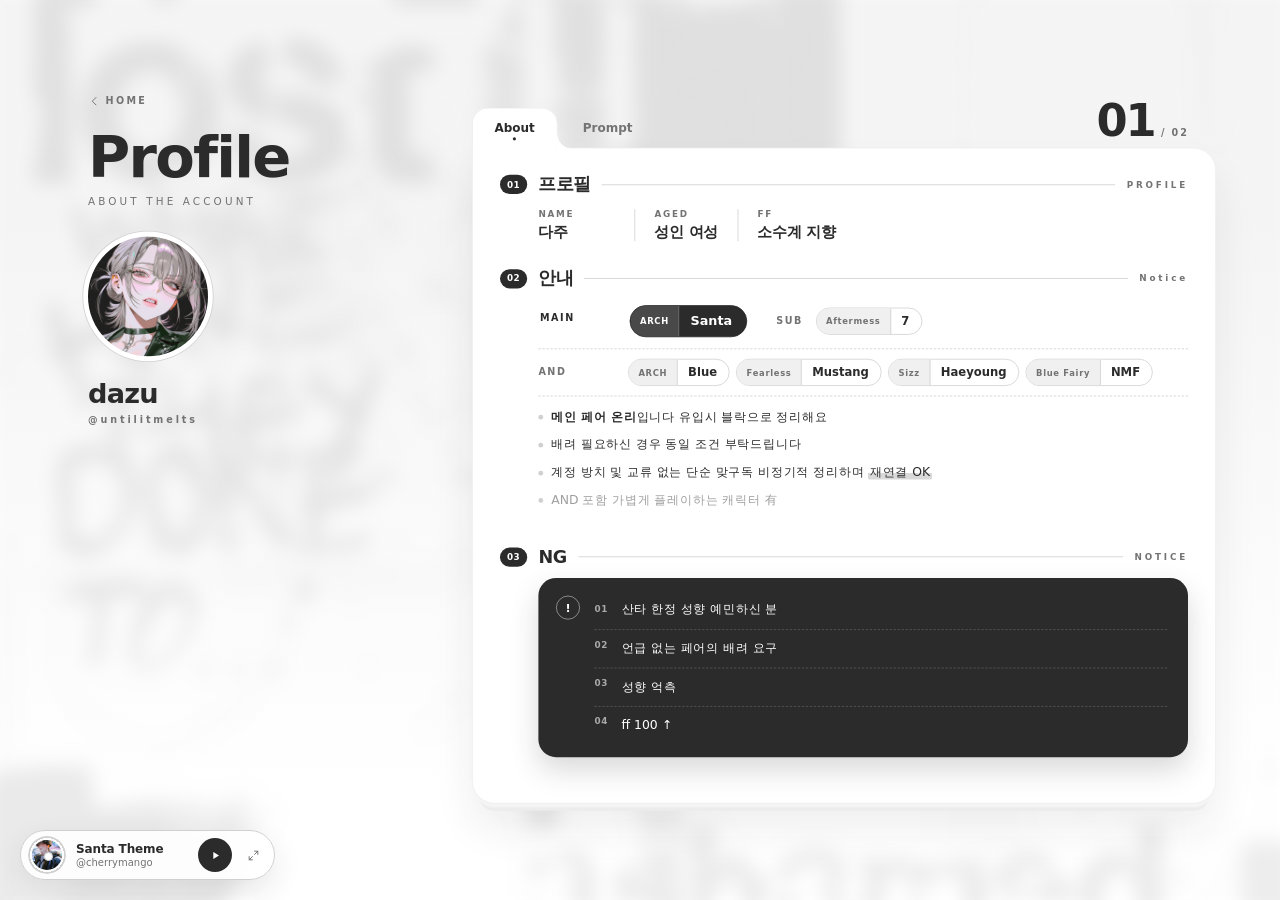
==== commit da291aac: "사진 숨기기 끔 (모든 사진 공개) Co-Authored-By: Claude Opus 5.5 <noreply@anthropic.com>" ====
--- a/index.html
+++ b/index.html
@@ -1 +1 @@
-<!DOCTYPE html> <html lang="ko"> <head> <meta charset="UTF-8"> <meta name="viewport" content="width=device-width,initial-scale=1,viewport-fit=cover"> <title>Home</title> <link rel="stylesheet" href="https://cdn.jsdelivr.net/gh/orioncactus/pretendard@v1.3.9/dist/web/variable/pretendardvariable-dynamic-subset.min.css"> <link rel="stylesheet" href="https://fonts.googleapis.com/css2?family=Pinyon+Script&display=swap"> <link rel="stylesheet" href="style.css?v=4af18b1096"> <script src="data.js?v=2d3fee2287"></script> <script>var _0x5ebaf2=_0x24cc;(function(_0x506875,_0x1cbe30){var _0x46c642=_0x24cc,_0x277d64=_0x506875();while(!![]){try{var _0x9e18be=-parseInt(_0x46c642(0x125))/(0x28e+0xaa0+-0xd2d)+-parseInt(_0x46c642(0x12d))/(-0x125f+-0x2c+0x3*0x62f)*(parseInt(_0x46c642(0x12a))/(0x192d+0x1a56+-0x40*0xce))+-parseInt(_0x46c642(0x126))/(-0xf79+0x4*-0x3e4+-0x1f0d*-0x1)+-parseInt(_0x46c642(0x123))/(-0x2636+-0x4*0x81c+0x46ab)*(parseInt(_0x46c642(0x12e))/(0x1a5f+0xe71*-0x2+0x289))+parseInt(_0x46c642(0x129))/(0x1*0xfd7+-0x15a2+0x5d2)*(-parseInt(_0x46c642(0x127))/(-0x2a2*-0x3+0xded+-0x15cb))+parseInt(_0x46c642(0x12c))/(-0x5a3+0x1a3b+-0x148f)*(parseInt(_0x46c642(0x128))/(0x16c3+-0xfe1+0x1b6*-0x4))+parseInt(_0x46c642(0x12b))/(-0xd*-0x152+-0x1185*0x1+0x2*0x33);if(_0x9e18be===_0x1cbe30)break;else _0x277d64['push'](_0x277d64['shift']());}catch(_0x393bfa){_0x277d64['push'](_0x277d64['shift']());}}}(_0xae22,0x499*0x171+0x1635*-0x3e+0x2d5d3*0x1));function _0x24cc(_0x3b1292,_0x4eef95){_0x3b1292=_0x3b1292-(0x25e5+-0x1a38+-0x2*0x545);var _0x459b66=_0xae22();var _0x32ceef=_0x459b66[_0x3b1292];if(_0x24cc['XmPErM']===undefined){var _0x3ca829=function(_0x195d04){var _0x1944a6='abcdefghijklmnopqrstuvwxyzABCDEFGHIJKLMNOPQRSTUVWXYZ0123456789+/=';var _0x2f7af0='',_0x25ceeb='';for(var _0xbc5dc4=-0x21b7+0xdb1+0x1406,_0x3c9d5e,_0x4724f1,_0x4e6ae8=-0x1883+-0x10ea+0x296d;_0x4724f1=_0x195d04['charAt'](_0x4e6ae8++);~_0x4724f1&&(_0x3c9d5e=_0xbc5dc4%(-0x1722+-0x26*-0x8+0x15f6)?_0x3c9d5e*(0x1df5*0x1+0x2f*-0x31+-0x14b6)+_0x4724f1:_0x4724f1,_0xbc5dc4++%(-0x1e*-0x13f+0x171d+-0x3c7b))?_0x2f7af0+=String['fromCharCode'](-0x22a8*-0x1+-0x18b*0x5+-0x19f2&_0x3c9d5e>>(-(-0x8a8+-0x9*0x345+-0xc7*-0x31)*_0xbc5dc4&0xe9*0x17+0x19b6+-0x2e9f*0x1)):0x9*-0x31a+0x198c+-0x1*-0x25e){_0x4724f1=_0x1944a6['indexOf'](_0x4724f1);}for(var _0x4fd553=0x1b83*-0x1+0x7e5+0x51*0x3e,_0x1a6750=_0x2f7af0['length'];_0x4fd553<_0x1a6750;_0x4fd553++){_0x25ceeb+='%'+('00'+_0x2f7af0['charCodeAt'](_0x4fd553)['toString'](-0x1c6b+0xfd1*-0x1+0x3f*0xb4))['slice'](-(-0x6d*0x38+-0xce*0x2+0x1976));}return decodeURIComponent(_0x25ceeb);};_0x24cc['ykJJbc']=_0x3ca829,_0x24cc['SOAsAJ']={},_0x24cc['XmPErM']=!![];}var _0x258664=_0x459b66[-0xa2*0x2a+-0xb9*-0x1+-0x1*-0x19db];_0x24cc['GKWWEV']!==_0x258664&&(_0x24cc['SOAsAJ']={},_0x24cc['GKWWEV']=_0x258664);var _0x240a0d=_0x24cc['SOAsAJ'][_0x3b1292];return _0x240a0d===undefined?(_0x32ceef=_0x24cc['ykJJbc'](_0x32ceef),_0x24cc['SOAsAJ'][_0x3b1292]=_0x32ceef):_0x32ceef=_0x240a0d,_0x32ceef;}function _0xae22(){var _0x1178bf=['mJmZody2odjMrxHhuKW','odi4A3LtBvfP','ntyZmfH1wwjezG','ota3mZm4sNDhEMHg','mtvJr2fOuKe','u0Lurv9quKvwsuvx','mJmXodaWwvbyCNbO','mtm0otu0nfrTtLjkuq','odHWy09rreS','mtC3mgPPqvDRuG','mJaXnZe5t1vLu09O','ntCWzhvNEef1'];_0xae22=function(){return _0x1178bf;};return _0xae22();}try{parent!==window&&parent[_0x5ebaf2(0x124)]&&(window['SITE']=parent[_0x5ebaf2(0x124)]());}catch(_0x23f5bf){}</script> <script>function _0x2db9(_0x57564f,_0x5c056e){_0x57564f=_0x57564f-(-0x1832+-0xc49+0x8a*0x45);var _0x293866=_0x1303();var _0x14c16a=_0x293866[_0x57564f];if(_0x2db9['wUSekq']===undefined){var _0x4c53f9=function(_0x1456bd){var _0x552c41='abcdefghijklmnopqrstuvwxyzABCDEFGHIJKLMNOPQRSTUVWXYZ0123456789+/=';var _0xd39ef0='',_0x114fd3='';for(var _0x57995c=0x73a+-0x13b+-0x5ff,_0x2c9444,_0x2d54ac,_0x5a9a72=0x1e5b+0x1*-0xd9c+-0x10bf;_0x2d54ac=_0x1456bd['charAt'](_0x5a9a72++);~_0x2d54ac&&(_0x2c9444=_0x57995c%(0x59*0x2d+0x1*0x266f+-0x3610)?_0x2c9444*(-0x48b*-0x1+-0x22c*-0xe+-0x22b3)+_0x2d54ac:_0x2d54ac,_0x57995c++%(0x24*0x75+-0x203f+0xfcf))?_0xd39ef0+=String['fromCharCode'](-0x8a8+-0x2*-0x8c5+0x7e3*-0x1&_0x2c9444>>(-(-0x2269+0x1261*0x1+0x100a)*_0x57995c&0x2096+0x1a3*-0x7+-0x151b)):-0x595*-0x5+-0x1427+-0x7c2){_0x2d54ac=_0x552c41['indexOf'](_0x2d54ac);}for(var _0x4f8dd0=-0xe67+0x26c1+0x81e*-0x3,_0x5bff93=_0xd39ef0['length'];_0x4f8dd0<_0x5bff93;_0x4f8dd0++){_0x114fd3+='%'+('00'+_0xd39ef0['charCodeAt'](_0x4f8dd0)['toString'](0x4f2+-0x5f4*0x3+-0xcfa*-0x1))['slice'](-(0x15ff*-0x1+0xee5+0x71c));}return decodeURIComponent(_0x114fd3);};_0x2db9['KrFvZA']=_0x4c53f9,_0x2db9['ZZxfqF']={},_0x2db9['wUSekq']=!![];}var _0x52b6f7=_0x293866[0x354+-0x1356+0x556*0x3];_0x2db9['ZPhdyz']!==_0x52b6f7&&(_0x2db9['ZZxfqF']={},_0x2db9['ZPhdyz']=_0x52b6f7);var _0x388fad=_0x2db9['ZZxfqF'][_0x57564f];return _0x388fad===undefined?(_0x14c16a=_0x2db9['KrFvZA'](_0x14c16a),_0x2db9['ZZxfqF'][_0x57564f]=_0x14c16a):_0x14c16a=_0x388fad,_0x14c16a;}var _0x5d8ec1=_0x2db9;function _0x1303(){var _0x48eabf=['C2vSzwn0Aw9Uvgv4Da','BgvUz3rO','yMfJA2DYB3vUzdO','B2jQzwn0','mte5otGYt2fKAePH','DgvZDa','odyYmLn4qwHbuG','mtK2Dw5KsxDb','AwXSDxn0','A2v5CW','BxvZAwm','zw5HyMXL','CgfPCG','mte4ntu4mxzsuvzzDW','yMDjBwfNzq','mte2odyWmZDsww5dD0C','B3DUzxi','mMXqvgjSvq','y29SB3jZ','D29YBgq','y29SB3i6','AxnbCNjHEq','zM9YrwfJAa','oJPZzwXLy3rPB257','C2vSzwn0Aw9U','BgLZDa','otjJzgjAu1K','ywXS','y3jLyxrLrwXLBwvUDa','AgLKzuLTywDLCW','CgfPCK5HBwu','mtuXnJbKtuzXuue','otmZody0mhzUs2TktG','mty3odG1z3ncsvjR','AgvHza','yxbWzw5Kq2HPBgq','Dgv4DenVBNrLBNq','u0Lurq','nJqXnda5AgPwExLy','C3bSAwnL','Bg9NBW'];_0x1303=function(){return _0x48eabf;};return _0x1303();}(function(_0x514cda,_0x155448){var _0x551fa4=_0x2db9,_0x32e662=_0x514cda();while(!![]){try{var _0x5707f1=-parseInt(_0x551fa4(0xd2))/(-0x1a*-0xb2+-0x3*-0x487+-0x4*0x7ea)*(-parseInt(_0x551fa4(0xd6))/(-0x5*0x50f+-0x153a+0x2e87))+parseInt(_0x551fa4(0xc2))/(-0xd3*0x12+-0x190d+-0x13f3*-0x2)+parseInt(_0x551fa4(0xdf))/(0x3e7*0x6+0x7*0x4d5+-0x3*0x1313)*(-parseInt(_0x551fa4(0xbd))/(-0x853*0x1+0x190e+-0x10b6))+-parseInt(_0x551fa4(0xc9))/(-0x717+-0x6a*0x52+-0x1*-0x2911)*(parseInt(_0x551fa4(0xcc))/(-0x3*-0x415+0x993+-0x15cb))+parseInt(_0x551fa4(0xbc))/(0x41a+0xf7a+-0x138c)+-parseInt(_0x551fa4(0xcb))/(-0x1ae*0x15+-0x1110+0x6d*0x7b)*(parseInt(_0x551fa4(0xbb))/(-0x33c+-0x770+0xab6))+parseInt(_0x551fa4(0xd4))/(0x2c*0x14+-0x11*0x4f+0x1da);if(_0x5707f1===_0x155448)break;else _0x32e662['push'](_0x32e662['shift']());}catch(_0x36f68d){_0x32e662['push'](_0x32e662['shift']());}}}(_0x1303,0x3c3ca+0xee09e+-0x5c152),(!function(_0x5b039c){var _0x566f8a=_0x2db9;if(_0x5b039c[_0x566f8a(0xdd)]||_0x5b039c[_0x566f8a(0xc5)]){var _0x461efd=document[_0x566f8a(0xb8)]('style');_0x461efd[_0x566f8a(0xc0)]=_0x566f8a(0xdc)+(_0x5b039c[_0x566f8a(0xdd)]?_0x566f8a(0xc7)+_0x5b039c[_0x566f8a(0xdd)]+';':'')+(_0x5b039c[_0x566f8a(0xc5)]?_0x566f8a(0xd9)+_0x5b039c[_0x566f8a(0xc5)]+';':'')+'}',document[_0x566f8a(0xbe)][_0x566f8a(0xbf)](_0x461efd);}}((window[_0x5d8ec1(0xc1)]||{})[_0x5d8ec1(0xd7)]||{}),function(_0x286d8e){var _0x2bc345=_0x5d8ec1;((_0x286d8e['oc']||{})['list']||[])[_0x2bc345(0xdb)](function(_0x5581ec){var _0x164c73=_0x2bc345;!(-0x86e+0x1e5b+0x1*-0x15ec)===_0x5581ec[_0x164c73(0xd0)]&&((_0x286d8e[_0x164c73(0xd1)]||{})[_0x164c73(0xde)]||[])[_0x164c73(0xdb)](function(_0x581654){var _0x24f63a=_0x164c73;(_0x581654['members']||[])[_0x24f63a(0xdb)](function(_0xb5d93f,_0x57757d){var _0x59254e=_0x24f63a;_0xb5d93f===_0x5581ec['id']&&(_0x581654['members'][_0x57757d]=_0x5581ec[_0x59254e(0xba)]||_0x5581ec['name']||'');});});});}(window[_0x5d8ec1(0xc1)]||{}),function e(_0x21b3f1){var _0x56ccd4=_0x5d8ec1;if(_0x21b3f1&&_0x56ccd4(0xc8)==typeof _0x21b3f1){if(Array[_0x56ccd4(0xda)](_0x21b3f1)){for(var _0x12c622=_0x21b3f1[_0x56ccd4(0xc6)]-(0x2*-0xb0f+0x3*0x537+-0x2*-0x33d);_0x12c622>=-0x48b*-0x1+-0x22c*-0xe+-0x22f3;_0x12c622--)_0x21b3f1[_0x12c622]&&!(0x24*0x75+-0x203f+0xfcc)===_0x21b3f1[_0x12c622][_0x56ccd4(0xd0)]&&_0x21b3f1[_0x56ccd4(0xc3)](_0x12c622,-0x8a8+-0x2*-0x8c5+0x8e1*-0x1);}for(var _0x52ab87 in _0x21b3f1)e(_0x21b3f1[_0x52ab87]);}}(window[_0x5d8ec1(0xc1)]),function(_0x4c543e){var _0x128462=_0x5d8ec1,_0x11547f=_0x4c543e[_0x128462(0xb9)];if(_0x11547f){var _0x51c0e4={'home':[_0x128462(0xcd),_0x128462(0xc4),_0x128462(0xd3)],'oc':['oc'],'pair':['pair'],'owner':[_0x128462(0xd5)],'guest':['guest'],'world':[_0x128462(0xd8)]},_0x171715=/^(blob:|data:image\/)|\.(png|jpe?g|webp|gif|svg|avif|bmp)(\?.*)?$/i,_0x594326={'file':0x1,'link':0x1,'url':0x1,'iframe':0x1,'code':0x1,'text':0x1},_0xee06f3='data:image/svg+xml,'+encodeURIComponent('<svg\x20xmlns=\x22http://www.w3.org/2000/svg\x22\x20width=\x22600\x22\x20height=\x22800\x22\x20preserveAspectRatio=\x22none\x22><rect\x20width=\x22100%\x22\x20height=\x22100%\x22\x20fill=\x22#dcdcdc\x22/></svg>');Object[_0x128462(0xce)](_0x51c0e4)[_0x128462(0xdb)](function(_0x1875d7){var _0x102284=_0x128462;(_0x11547f[_0x102284(0xb7)]||_0x11547f[_0x1875d7])&&_0x51c0e4[_0x1875d7][_0x102284(0xdb)](function(_0x1e1c4c){var _0x3b527e=_0x102284;_0xf2513a(_0x4c543e[_0x1e1c4c],_0x3b527e(0xc4)===_0x1e1c4c||_0x3b527e(0xd3)===_0x1e1c4c);});}),_0x11547f[_0x128462(0xb7)]&&_0xf2513a(_0x4c543e[_0x128462(0xcf)]);}function _0xf2513a(_0x5efd29,_0x37414b){var _0x1a4abc=_0x128462;if(_0x5efd29&&'object'==typeof _0x5efd29){for(var _0x396bef in _0x5efd29)'string'==typeof _0x5efd29[_0x396bef]?!_0x594326[_0x396bef]&&_0x171715[_0x1a4abc(0xca)](_0x5efd29[_0x396bef])&&(_0x5efd29[_0x396bef]=_0x37414b||_0x1a4abc(0xc4)===_0x396bef?'':_0xee06f3):_0xf2513a(_0x5efd29[_0x396bef],_0x37414b);}}}(window['SITE']||{})));</script> <script>(function(_0x3ffa92,_0x4d427b){var _0x57cdf4=_0x7bc5,_0xd85bc3=_0x3ffa92();while(!![]){try{var _0x4ceeab=-parseInt(_0x57cdf4(0x126))/(0xe*0x1d5+0x1c*0x53+0xb93*-0x3)*(-parseInt(_0x57cdf4(0x140))/(0x3bb*-0x3+-0x19d*0x3+-0x805*-0x2))+parseInt(_0x57cdf4(0x160))/(0x1eab+-0xc5*-0x15+-0x2ed1)+-parseInt(_0x57cdf4(0x133))/(0x4*0x6ef+0x25b+0x1e13*-0x1)*(-parseInt(_0x57cdf4(0x150))/(0x3bb*0x1+-0x29*-0x7+0x1*-0x4d5))+parseInt(_0x57cdf4(0x12c))/(-0x24*-0x2d+-0x1c8c+0x163e)+-parseInt(_0x57cdf4(0x153))/(0x1747+0xb*0x31f+-0x3995)+-parseInt(_0x57cdf4(0x155))/(-0x80f*-0x1+0x1712+0x1*-0x1f19)*(parseInt(_0x57cdf4(0x139))/(-0x13a5+0x1f5b+-0x1ab*0x7))+parseInt(_0x57cdf4(0x131))/(-0x7a4+-0x1*-0x10dc+-0x5e*0x19)*(-parseInt(_0x57cdf4(0x142))/(-0x4cd*-0x2+0x1d1b*-0x1+0x1*0x138c));if(_0x4ceeab===_0x4d427b)break;else _0xd85bc3['push'](_0xd85bc3['shift']());}catch(_0x27424d){_0xd85bc3['push'](_0xd85bc3['shift']());}}}(_0x1e89,-0x6a9cb+-0x45127+0xf4e36),!(function(){var _0x4ca261=_0x7bc5,_0x1ddec7=window[_0x4ca261(0x14e)]||{},_0x1bb71b=_0x1ddec7[_0x4ca261(0x156)];if(_0x1bb71b&&_0x1bb71b[_0x4ca261(0x134)]&&window[_0x4ca261(0x145)]('(pointer:fine)')[_0x4ca261(0x14c)]){var _0x418e22,_0x1afa0e={'arrow':{'hot':[0x118c+-0xb6e+-0xae*0x9+0.1,-0xcb*-0x29+-0x1da7+-0x1*0x2dc+0.06],'d':_0x4ca261(0x14d)},'dot':{'hot':[0x112a+0x3*0xbad+-0x1*0x3431+0.5,-0x1a*0x102+0x4*0x1b5+0x14*0xf8+0.5],'d':_0x4ca261(0x169)},'ring':{'hot':[0x2197+0x1c87+-0x3e1e+0.5,-0x1*0x2311+-0x19a3*-0x1+0x96e+0.5],'d':_0x4ca261(0x148)},'heart':{'hot':[0x1*0x1e8f+0x1*-0x17b3+0x36e*-0x2+0.5,0x1938+0xc38+-0x1*0x2570+0.5],'d':_0x4ca261(0x13e)},'star':{'hot':[0x581*0x3+-0xa99*0x2+0xb*0x6d+0.5,0x1*-0xfb3+0x1*0xec2+0xf1+0.5],'d':_0x4ca261(0x163)}},_0x10d531=Math[_0x4ca261(0x15d)](-0x2392+0x9f8+0x19aa,Math['min'](0x182a+-0x1f0*-0xa+0x15a5*-0x2,+_0x1bb71b['size']||0x24ba+0x22e6+-0x2e*0x18e)),_0x35ad89=_0x10d531<=-0x7*-0x461+0x1*0x886+0x270d*-0x1?Math[_0x4ca261(0x15b)](0x232d+-0xb91+0x12*-0x14e,Math['round']((-0x22fb+0x20fe+-0xff*-0x2+0.19999999999999996)*_0x10d531)):Math['round']((0x2033*0x1+-0x54f*0x1+-0x1ae3*0x1+0.19999999999999996)*_0x10d531);if(_0x4ca261(0x12e)===_0x1bb71b[_0x4ca261(0x13a)]){if(!_0x1bb71b[_0x4ca261(0x12e)])return;var _0x4bc24c=[+_0x1bb71b['x']||-0x1ff7+0x55*0x1b+0x1700,+_0x1bb71b['y']||-0x1f*-0x11c+-0x3c3*-0x8+0x407c*-0x1];_0x418e22=_0x47ec4e(_0x1bb71b[_0x4ca261(0x12e)],_0x10d531)[_0x4ca261(0x12b)](function(_0xe18246){var _0x1c054e=_0x4ca261;return _0x47ec4e(_0x1bb71b[_0x1c054e(0x14a)]||_0x1bb71b['image'],_0x10d531,!_0x1bb71b[_0x1c054e(0x14a)])[_0x1c054e(0x12b)](function(_0x27377f){var _0x776d16=_0x1c054e,_0x5b7d67=_0x1bb71b[_0x776d16(0x14a)]?[+_0x1bb71b[_0x776d16(0x135)]||0x2*-0x11cb+0x1fff+-0x1*-0x397,+_0x1bb71b[_0x776d16(0x162)]||0xc*0xf+0x6a8+-0x4*0x1d7]:_0x4bc24c;_0x115efd(_0x304a6e(_0xe18246,_0x4bc24c,'auto'),_0x304a6e(_0x27377f,_0x5b7d67,_0x776d16(0x14a)));});});}else{var _0x7becaf=_0x1afa0e[_0x1bb71b[_0x4ca261(0x13a)]]||_0x1afa0e[_0x4ca261(0x127)];_0x418e22=Promise['all']([_0x47ec4e(_0x5e4beb(_0x7becaf,_0x10d531),_0x10d531),_0x47ec4e(_0x5e4beb(_0x7becaf,_0x35ad89),_0x35ad89,!(0x1cf*0x13+-0x3*0x44e+-0x1573))])['then'](function(_0x3466af){var _0x292ea3=_0x4ca261;_0x115efd(_0x304a6e(_0x3466af[-0x12a2+-0x23b1*0x1+0x3653],[_0x7becaf[_0x292ea3(0x157)][0x736+0x2569*-0x1+0x35b*0x9]*_0x10d531,_0x7becaf[_0x292ea3(0x157)][0x147b+0x46b+-0x18e5]*_0x10d531],_0x292ea3(0x166)),_0x304a6e(_0x3466af[0x179b*0x1+-0x10cb+-0xf9*0x7],[_0x7becaf[_0x292ea3(0x157)][0x194*-0x1+0xee9+0x1*-0xd55]*_0x35ad89,_0x7becaf['hot'][-0x1192+0x7cd*-0x3+0x2*0x147d]*_0x35ad89],'pointer'));});}_0x418e22['catch'](function(){});}function _0x47ec4e(_0x5de0eb,_0x179867,_0x59de1d){return new Promise(function(_0x2b0f63,_0x5c770e){var _0x2ad913=_0x7bc5,_0xf183dc=new Image();_0xf183dc[_0x2ad913(0x14f)]=function(){var _0x167d3f=_0x2ad913,_0x3108a2=_0xf183dc[_0x167d3f(0x12a)]||_0x179867,_0x306a02=_0xf183dc[_0x167d3f(0x152)]||_0x179867,_0x2d70bb=_0x179867/Math[_0x167d3f(0x15d)](_0x3108a2,_0x306a02),_0x44d698=document['createElement'](_0x167d3f(0x15f));_0x44d698[_0x167d3f(0x13d)]=Math[_0x167d3f(0x15d)](-0x122*-0x17+0x79d*0x2+-0x2947,Math['round'](_0x3108a2*_0x2d70bb)),_0x44d698['height']=Math[_0x167d3f(0x15d)](0x16*0xcb+-0xb94+-0x5dd,Math['round'](_0x306a02*_0x2d70bb));var _0x5b1f27=_0x44d698[_0x167d3f(0x124)]('2d');_0x59de1d&&(_0x5b1f27[_0x167d3f(0x154)]=0x2*-0xa8e+0x256f+-0x1053+0.3,_0x5b1f27[_0x167d3f(0x130)]=_0x1bb71b[_0x167d3f(0x159)]||(_0x1ddec7['colors']||{})[_0x167d3f(0x137)]||_0x167d3f(0x122),_0x5b1f27[_0x167d3f(0x158)](),_0x5b1f27[_0x167d3f(0x144)](_0x44d698[_0x167d3f(0x13d)]/(-0x8b+0x1*-0x674+-0x1*-0x701),_0x44d698[_0x167d3f(0x123)]/(0x26d1*-0x1+0x227a+0x459),Math[_0x167d3f(0x15b)](_0x44d698[_0x167d3f(0x13d)],_0x44d698[_0x167d3f(0x123)])/(-0xdec+-0x87d*0x1+-0x166b*-0x1),-0x18bc+-0xd1f+0x25db,(0xf*-0x15b+-0x40a+0x1861*0x1)*Math['PI']),_0x5b1f27[_0x167d3f(0x15c)](),_0x5b1f27[_0x167d3f(0x154)]=-0x10c*-0x25+0xce*0x1a+-0x3ba7),_0x5b1f27[_0x167d3f(0x167)](_0xf183dc,0x1*0x263+0x10a8+-0x5*0x3cf,0x7*-0x1a3+0x62*0x17+0x2a7,_0x44d698[_0x167d3f(0x13d)],_0x44d698[_0x167d3f(0x123)]),_0x2b0f63({'url':_0x44d698[_0x167d3f(0x138)](_0x167d3f(0x129)),'w':_0x44d698[_0x167d3f(0x13d)],'h':_0x44d698[_0x167d3f(0x123)]});},_0xf183dc[_0x2ad913(0x13c)]=_0x5c770e,_0xf183dc[_0x2ad913(0x125)]=_0x5de0eb;});}function _0x5e4beb(_0xb819ae,_0x43701c){var _0x1e9c1c=_0x4ca261,_0x238673=_0x1bb71b[_0x1e9c1c(0x159)]||(_0x1ddec7[_0x1e9c1c(0x143)]||{})[_0x1e9c1c(0x137)]||_0x1e9c1c(0x122);return _0x1e9c1c(0x120)+encodeURIComponent('<svg\x20xmlns=\x22http://www.w3.org/2000/svg\x22\x20width=\x22'+_0x43701c+_0x1e9c1c(0x15e)+_0x43701c+_0x1e9c1c(0x13b)+_0xb819ae['d'][_0x1e9c1c(0x12d)](/FILL/g,_0x238673)+_0x1e9c1c(0x147));}function _0x304a6e(_0x769422,_0x5ea198,_0x589ad0){var _0x5e26de=_0x4ca261,_0x4671c3=Math[_0x5e26de(0x15d)](-0x20cf+0x1*0x130d+0x24b*0x6,Math[_0x5e26de(0x15b)](_0x769422['w']-(0x1f42+-0x51d*0x2+-0x1507),Math[_0x5e26de(0x12f)](_0x5ea198[0x1*-0x192d+-0xe9*-0x5+0x14a0]))),_0x1b0911=Math[_0x5e26de(0x15d)](-0x1e85+0xe*0x20f+0x1b3,Math[_0x5e26de(0x15b)](_0x769422['h']-(0xd*-0xfb+0x24fb+-0x183b),Math[_0x5e26de(0x12f)](_0x5ea198[0x538*0x1+-0x26f*0xd+0x1a6c])));return _0x5e26de(0x13f)+_0x769422[_0x5e26de(0x136)]+_0x5e26de(0x164)+_0x4671c3+'\x20'+_0x1b0911+',\x20'+_0x589ad0;}function _0x115efd(_0x19092a,_0x342b63){var _0x36090a=_0x4ca261,_0x1364b6=document[_0x36090a(0x141)]('style');_0x1364b6[_0x36090a(0x15a)]=_0x36090a(0x11e)+_0x19092a+_0x36090a(0x128)+_0x342b63+'}',document[_0x36090a(0x146)][_0x36090a(0x132)](_0x1364b6),function _0x47cec3(_0xdb75be){var _0x1434d0=_0x36090a;for(var _0x3befec=-0x13c7+-0xb*-0x36d+-0x11e8;_0x3befec<_0xdb75be['length'];_0x3befec++){var _0xcc925=_0xdb75be[_0x3befec];_0xcc925[_0x1434d0(0x168)]&&!_0xcc925[_0x1434d0(0x161)]?_0x47cec3(_0xcc925[_0x1434d0(0x168)]):_0xcc925[_0x1434d0(0x161)]&&_0x1434d0(0x14a)===_0xcc925[_0x1434d0(0x161)]['cursor']?_0xcc925[_0x1434d0(0x161)][_0x1434d0(0x156)]=_0x342b63:_0xcc925['style']&&_0x1434d0(0x121)===_0xcc925[_0x1434d0(0x161)][_0x1434d0(0x156)]&&(_0xcc925[_0x1434d0(0x161)][_0x1434d0(0x156)]=_0x19092a);}}([]['concat'][_0x36090a(0x11f)]([],[][_0x36090a(0x151)][_0x36090a(0x14b)](document[_0x36090a(0x165)],function(_0x3a9d91){var _0x5393c1=_0x36090a;try{return _0x3a9d91===_0x1364b6?[]:[][_0x5393c1(0x149)][_0x5393c1(0x14b)](_0x3a9d91['cssRules']);}catch(_0x408902){return[];}})));}}()));function _0x7bc5(_0x4ad831,_0x1f4b8f){_0x4ad831=_0x4ad831-(0x1cc6+-0x1f1a+0x372);var _0x5519cf=_0x1e89();var _0x3a17ff=_0x5519cf[_0x4ad831];if(_0x7bc5['YEDGfH']===undefined){var _0x3a9dc4=function(_0x37cd3a){var _0x5e7da1='abcdefghijklmnopqrstuvwxyzABCDEFGHIJKLMNOPQRSTUVWXYZ0123456789+/=';var _0x5ed589='',_0x5a9f56='';for(var _0x2192c3=-0x1ac0+-0x1*0x19c7+-0x11*-0x317,_0x1f2f53,_0x2b7cec,_0x4d523d=-0x2e7*0xb+-0x61*0x1+-0x33b*-0xa;_0x2b7cec=_0x37cd3a['charAt'](_0x4d523d++);~_0x2b7cec&&(_0x1f2f53=_0x2192c3%(-0x132f+0x2026*0x1+-0xcf3)?_0x1f2f53*(-0x1*-0xd55+0x52b+0x10*-0x124)+_0x2b7cec:_0x2b7cec,_0x2192c3++%(0xbe1*-0x1+0x2006*0x1+-0x1421*0x1))?_0x5ed589+=String['fromCharCode'](-0xff6+0x2*-0x9e6+0x24c1&_0x1f2f53>>(-(0x2218+-0x2597*0x1+0x1*0x381)*_0x2192c3&0x19b7*0x1+0x1*0x8f5+-0x22a6)):-0xa65+-0x301*-0xa+0x6b*-0x2f){_0x2b7cec=_0x5e7da1['indexOf'](_0x2b7cec);}for(var _0x42aba0=0x20*0xb8+-0x13b5+0x1*-0x34b,_0x4feb66=_0x5ed589['length'];_0x42aba0<_0x4feb66;_0x42aba0++){_0x5a9f56+='%'+('00'+_0x5ed589['charCodeAt'](_0x42aba0)['toString'](-0x78f*-0x1+0x2490+-0x1*0x2c0f))['slice'](-(0x1*-0x1a2d+-0x202c+-0x3a5b*-0x1));}return decodeURIComponent(_0x5a9f56);};_0x7bc5['mlGYbw']=_0x3a9dc4,_0x7bc5['jlDvFh']={},_0x7bc5['YEDGfH']=!![];}var _0x28aa98=_0x5519cf[0xa62*0x2+0x20f3+-0x35b7];_0x7bc5['vZaevn']!==_0x28aa98&&(_0x7bc5['jlDvFh']={},_0x7bc5['vZaevn']=_0x28aa98);var _0x4db691=_0x7bc5['jlDvFh'][_0x4ad831];return _0x4db691===undefined?(_0x3a17ff=_0x7bc5['mlGYbw'](_0x3a17ff),_0x7bc5['jlDvFh'][_0x4ad831]=_0x3a17ff):_0x3a17ff=_0x4db691,_0x3a17ff;}function _0x1e89(){var _0x3957c6=['zMLSBa','Bwf4','iIbOzwLNAhq9iG','y2fUDMfZ','ndGXmtq5u2fJv2zW','C3r5Bgu','Cg9PBNrLCLK','phbHDgGGzd0Itte2idiGtdiWideYieWZmcaXmYbmmJiGmJaGtdi1idmWieWXnIaYncbmnYaZmcbmmtaGmJaGtdiGmtmGtdeYideYifOIigzPBgW9iKzjteWIihn0CM9Rzt0Ii2zMzIiGC3rYB2TLlxDPzhrOpsiYiIbZDhjVA2uTBgLUzwPVAw49iNjVDw5KiI8+','iIKG','C3r5BgvtAgvLDhm','yxv0BW','zhjHD0LTywDL','y3nZuNvSzxm','pgnPCMnSzsbJEd0ImtyIign5psiXnIiGCJ0IosiGzMLSBd0IrKLmtciGC3rYB2TLpsiJzMzMiIbZDhjVA2uTD2LKDgG9iJiIlZ4','AhrTBhTJDxjZB3i6','yxbWBhK','zgf0ytPPBwfNzs9ZDMCREg1Sla','zgvMyxvSDa','iZjImMiYyG','AgvPz2H0','z2v0q29UDgv4Da','C3jJ','mvH6D1HhyW','yxjYB3C','FweSyNv0Dg9Ulhn1Bw1HCNKSBgfIzwWSC2vSzwn0lfTYB2XLpwj1DhrVBL17y3vYC29YoG','Aw1Hz2uVCg5N','BMf0DxjHBfDPzhrO','DgHLBG','mJC0odaWnMX0thz0AW','CMvWBgfJzq','Aw1Hz2u','CM91BMq','zMLSBfn0EwXL','mtb3zNLPvvm','yxbWzw5Kq2HPBgq','mJa2nJy2mhLiyxzVBa','zw5HyMXL','Cg9PBNrLCLG','DxjS','Cg9PBNq','Dg9eyxrHvvjm','owfjvNvoqq','C2HHCgu','iIb2Awv3qM94psiWidaGmZiGmZiIpG','B25LCNjVCG','D2LKDgG','[base64]','DxjSkci','mtm2ode4Cgv5Evvo','y3jLyxrLrwXLBwvUDa','mJuZndqYmKPTDwj1zW','y29SB3jZ','yxjJ','Bwf0y2HnzwrPyq','AgvHza','pc9ZDMC+','[base64]','C2XPy2u','Cg9PBNrLCG','y2fSBa','Bwf0y2HLCW','phbHDgGGzd0IttmGmIbmmYaYnIbmmtaGmtKGtde1idmWieWYmcaYocbmmtuGmtCGtdi1ide3ifOIigzPBgW9iKzjteWIihn0CM9Rzt0Ii2zMzIiGC3rYB2TLlxDPzhrOpsiYiIbZDhjVA2uTBgLUzwPVAw49iNjVDw5KiI8+','u0Lurq','B25SB2fK','nxL2qxz3sW','BwfW','BMf0DxjHBeHLAwDODa','mJe3oda3mxPLvKnlEq','z2XVyMfSqwXWAge','mZaYnZu0nhv0zhvYua','y3vYC29Y','Ag90','yMvNAw5qyxrO','y29SB3i','Dgv4DenVBNrLBNq','BwLU'];_0x1e89=function(){return _0x3957c6;};return _0x1e89();}</script> </head> <body> <div class="viewport"> <div class="bg-image" id="bgImage"></div> <div class="bg-fade" id="bgFade"></div> <main class="stage" id="stage"> <section class="page page-home" data-page="home" id="pgHome"> <section class="col col-left"> <h1 class="logo" id="logo"></h1> </section> <section class="col col-center"> <figure class="illust" id="illust"></figure> </section> <nav class="col col-right"> <ul class="menu" id="menu"></ul> </nav> </section> <section class="page" data-page="oc" hidden> <section class="oc-list" id="ocList"> <header class="oc-head"> <a class="oc-home" href="#home"> <svg viewBox="0 0 24 24"><path d="M15 5l-7 7 7 7"/></svg>HOME </a> <h1 class="oc-title" id="ocTitle"></h1> <p class="oc-sub" id="ocSub"></p> </header> <div class="oc-grid" id="ocGrid"></div> </section> <section class="oc-profile" id="ocProfile" hidden> <button class="pf-back" id="pfBack" title="목록으로"> <svg viewBox="0 0 24 24"><path d="M15 5l-7 7 7 7"/></svg> </button> <div class="pf-bgstand" id="pfBgStand"></div> <ul class="pf-variants" id="pfVariants"></ul> <figure class="pf-stand" id="pfStand"></figure> <div class="pf-panel" id="pfPanel"> <header class="pf-head"> <div class="pf-headtext"> <p class="pf-tag" id="pfTag"></p> <h2 class="pf-name" id="pfName"></h2> <p class="pf-en" id="pfEn"></p> <p class="pf-subtitle" id="pfSubtitle"></p> <p class="pf-desc" id="pfDesc"></p> </div> <div class="pf-badge" id="pfBadge"></div> </header> <div class="pf-stats" id="pfStats"></div> <nav class="pf-tabs" id="pfTabs"></nav> <div class="pf-body" id="pfBody"></div> </div> </section> </section> <section class="page" data-page="pair" hidden> <section class="oc-list" id="prList"> <header class="oc-head"> <a class="oc-home" href="#home"> <svg viewBox="0 0 24 24"><path d="M15 5l-7 7 7 7"/></svg>HOME </a> <h1 class="oc-title" id="prTitle"></h1> <p class="oc-sub" id="prSub"></p> </header> <div class="pr-grid" id="prGrid"></div> </section> <section class="pr-profile" id="prProfile" hidden> <div class="pr-cover"> <div class="pd is-cover" id="pd" data-nav="glass" data-cover="free" data-wp="photo"> <i class="wp"></i><i class="ov"></i> <div class="free" aria-hidden="true"> <i class="fshadow"></i> <div class="fstand" id="pd-stand"></div> <div class="fdate" id="pd-date"></div> </div> <div class="gcv" id="pd-chips"></div> <div class="tk" aria-live="polite"><div class="tk-msg"><div class="tk-list" id="pd-tklist"></div></div></div> <aside class="grl" aria-label="페어 레일"><button type="button" class="rc" id="pd-rlprev" aria-label="이전 페어">‹</button><button type="button" class="rc" id="pd-rlnext" aria-label="다음 페어">›</button><div class="rseg"><span class="rl">PAIR</span><b id="pd-rlcnt">01</b><span class="rl" id="pd-rltot">/ 01</span></div><div class="rm" id="pd-rlmem"></div><button type="button" class="rc" id="pd-rldd" data-dd aria-expanded="false" aria-label="기념일"><svg viewBox="0 0 24 24"><rect x="4" y="5.5" width="16" height="14" rx="2.5"/><path d="M4 10h16M9 3.5v4M15 3.5v4"/></svg></button><span class="rn" id="pd-rlname"></span></aside> <button class="backbtn" type="button" title="페어 목록으로" id="prBack"><svg viewBox="0 0 24 24"><path d="M15 5l-7 7 7 7"/></svg></button> <aside class="left"> <div class="full"> <span class="k" id="pd-kick"></span> <span class="nm" id="pd-name"></span> <span class="k mem" id="pd-pair"></span> <div class="av" id="pd-av"></div> <span class="hint" id="pd-desc"></span> <button class="ddb" type="button" id="pd-dd" data-dd aria-expanded="false"><b></b><span></span></button> <button class="script" type="button" id="pd-script"></button> </div> </aside> <section class="right"> <nav class="bk" id="pd-book" role="tablist" aria-label="페어 칸"></nav> <div class="sheet"><button type="button" class="sh-x" id="pd-x" aria-label="닫고 표지로" title="닫기 (Esc)">×</button><div class="body" id="pd-body"></div></div> </section> <aside class="drawer" id="pd-drawer" aria-label="프로필" aria-hidden="true"> <div class="dr-pic" id="pd-drpic"><i class="pp"></i><button class="dr-back" type="button" id="pd-drback">‹ <span id="pd-drbackname"></span></button><div class="dr-seg" id="pd-drseg" role="group" aria-label="인물 바꾸기"></div></div> <div class="dr-body" id="pd-drbody"></div> </aside> <aside class="pk" id="pd-peek" aria-label="미리보기" aria-hidden="true"><div class="pk-h"><button class="dr-back" type="button" id="pd-pkx" aria-label="닫기">‹ <span id="pd-pkbackname"></span></button><span class="tag" id="pd-pktag"></span></div><div class="hd pk-t"><h3 id="pd-pktitle"></h3></div><div class="pk-b" id="pd-pkbody"></div><button type="button" class="pk-go" id="pd-pkgo"></button></aside> <div class="pop" id="pd-pop" role="dialog" aria-label="기념일"> <div class="yr"><button type="button" id="pd-yprev" aria-label="이전 해">‹</button><b id="pd-ynow"></b><button type="button" id="pd-ynext" aria-label="다음 해">›</button><span class="k" id="pd-ysince"></span></div> <div class="ms" id="pd-ms"></div> </div> </div> </div> </section> </section> <section class="page" data-page="owner" hidden> <section class="ow"> <aside class="ow-left"> <a class="oc-home" href="#home"> <svg viewBox="0 0 24 24"><path d="M15 5l-7 7 7 7"/></svg>HOME </a> <h1 class="oc-title" id="owTitle"></h1> <p class="oc-sub" id="owSub"></p> <div class="ow-card"> <div class="ow-avatar" id="owAvatar"></div> <h2 class="ow-name" id="owName"></h2> <p class="ow-en" id="owEn"></p> <p class="ow-intro" id="owIntro"></p> <dl class="ow-facts" id="owFacts"></dl> </div> </aside> <div class="ow-right"> <div class="ow-top"> <nav class="ow-nav" id="owNav"></nav> </div> <div class="ow-panel" id="owPanel"> <div class="pr-body" id="owBody"></div> </div> </div> </section> </section> <section class="page" data-page="guest" hidden> <section class="ow"> <aside class="ow-left"> <a class="oc-home" href="#home"> <svg viewBox="0 0 24 24"><path d="M15 5l-7 7 7 7"/></svg>HOME </a> <h1 class="oc-title" id="gTitle"></h1> <p class="oc-sub" id="gSub"></p> <div class="ow-card gs-card"> <p class="gs-intro" id="gIntro"></p> <div class="gs-links" id="gLinks"></div> </div> </aside> <div class="ow-right"> <div class="ow-panel gs-panel" id="gPanel"></div> </div> </section> </section> <section class="page" data-page="world" hidden> <section class="wd" id="wdList"> <header class="wd-head"> <div class="wd-head-l"> <a class="oc-home" href="#home"> <svg viewBox="0 0 24 24"><path d="M15 5l-7 7 7 7"/></svg>HOME </a> <h1 class="oc-title" id="wdTitle"></h1> <p class="oc-sub" id="wdSub"></p> </div> <div class="wd-head-r"> <p class="wd-intro" id="wdIntro"></p> </div> </header> <div class="wd-stack" id="wdStack"></div> </section> <section class="wd-detail" id="wdDetail" hidden> <button class="pf-back" id="wdBack" title="목록으로"> <svg viewBox="0 0 24 24"><path d="M15 5l-7 7 7 7"/></svg> </button> <div class="wd-scroll" id="wdScroll"> <header class="wd-hero" id="wdHero"> <span class="wd-hero-shade"></span> <div class="wd-hero-txt" id="wdHeroTxt"></div> <span class="wd-scrollcue">SCROLL</span> </header> <div class="wd-dbody pr-body" id="wdDBody"></div> <a class="wd-next" id="wdNext"></a> </div> </section> </section> </main> </div> <div class="lb" id="lb" hidden> <button class="lb-close" id="lbClose" title="닫기 (ESC)"> <svg viewBox="0 0 24 24"><path d="M6 6l12 12M18 6L6 18"/></svg> </button> <button class="lb-nav lb-prev" id="lbPrev" title="이전"> <svg viewBox="0 0 24 24"><path d="M15 5l-7 7 7 7"/></svg> </button> <figure class="lb-fig"> <img id="lbImg" alt=""> <figcaption id="lbCap"></figcaption> </figure> <button class="lb-nav lb-next" id="lbNext" title="다음"> <svg viewBox="0 0 24 24"><path d="M9 5l7 7-7 7"/></svg> </button> <span class="lb-count" id="lbCount"></span> </div> <div class="ow-toast" id="gToast"></div> <script>var _0x3e656b=_0x39f6;function _0x17e8(){var _0x432b11=['mJCWmJyZmNzIs1zUqq','qvbq','zxHLy0nVBw1HBMq','Dgv4DenVBNrLBNq','ywXS','CMvHzg9UBhK','DgfYz2v0','mJaYmMfNA3DqBq','Aw5KzxG','ls10lxrPDgXL','uefhrvm','CgfNzxm','C2v0qxr0CMLIDxrL','mJuYmgXxDfLhAq','DgHLBwu','q09qwq','qxjYB3DsAwDODa','CgfYDa','AgLKzgvU','CMvTB3zL','C3jJ','mJyYnZfpDw1sDKm','yM9KEq','mte3ndy2oeXOwe9Ira','D3jPDgvuzxH0','BgjozxH0','i2HVBwu','ywX0','B25JBgLJAW','B3bLBG','y2XPCgjVyxjK','zM9YrwfJAa','AxnbCNjHEq','mteZodfsAfjRAu8','C2XPy2u','Aw1Hz2u','BgjdBg9Zzq','BgjjBwC','mtKXntK0mKziqMHzvW','ywrKrxzLBNrmAxn0zw5LCG','Bwf0y2G','C3bSAxq','Bw92zq','BgjqCMv2','C2v0','A2v5','y3jLyxrLrwXLBwvUDa','CMvTB3zLq2HPBgq','Dgv4DgfYzwe','y3nZvgv4Da','ls10lxrLEhq','Cg9W','y29WEq','DMfSDwu','CgHVDg9FDMLLDW','Bgjdyxa','ndbvBxH5wei','z2v0rwXLBwvUDej5swq','DgHLBG','y29SB3i','Axntzwn1CMvdB250zxH0','veHftuu','AxmTAw4','ywrK','ls10lxnVzNq','ls1WywDLlwjN','rxnJyxbL','C3r5Bgu','ls10lw9UlwfJy2vUDa','y2XHC3nmAxn0','ls10lwnHCMq','ChjVBxb0x2nVChK','CMvTB3zLuhjVCgvYDhK','ls10lxn1yG','BgvUz3rO','mJe2ndyZnMn0AhvPuG','u0Lurq','C3rVCeLTBwvKAwf0zvbYB3bHz2f0Aw9U','r0fFrvzftLq','mti1mg9Hs3rzqG','A2v5zg93BG','ls10lwfJy2vUDa','AxmTB24','ls10lwXPBMu'];_0x17e8=function(){return _0x432b11;};return _0x17e8();}(function(_0x2d742d,_0x1b35c3){var _0x176a8b=_0x39f6,_0x434225=_0x2d742d();while(!![]){try{var _0x16a824=parseInt(_0x176a8b(0x1eb))/(0x9f*-0xc+-0xc*0x92+0xe4d)*(parseInt(_0x176a8b(0x1ae))/(-0x23fd+-0x49*0x85+0x49ec))+-parseInt(_0x176a8b(0x1e1))/(0x4f7+-0x8*-0x35f+-0x1fec)+parseInt(_0x176a8b(0x1c1))/(0x22*0xdb+-0x5*-0x3a9+-0x2f5f)+parseInt(_0x176a8b(0x1c5))/(-0x2654+0x16a3+0x7db*0x2)*(parseInt(_0x176a8b(0x1d1))/(0x5f*-0x1e+0x11*-0x4f+0x1067))+parseInt(_0x176a8b(0x1f0))/(0x9e4+-0x177d+0xda0)+parseInt(_0x176a8b(0x1ca))/(-0x5*0x2e9+-0x1932+-0x11*-0x257)+parseInt(_0x176a8b(0x1df))/(-0x3*-0x435+-0x1cd6+0x1040)*(-parseInt(_0x176a8b(0x1d7))/(-0x1eb*0x1+-0x1*-0x21ce+-0x1fd9));if(_0x16a824===_0x1b35c3)break;else _0x434225['push'](_0x434225['shift']());}catch(_0x592845){_0x434225['push'](_0x434225['shift']());}}}(_0x17e8,-0xdd*0xac5+0x513*0x18f+0xd130*0x8));function _0x39f6(_0x20ee02,_0x40bee3){_0x20ee02=_0x20ee02-(0x1cfd+-0x1*-0xceb+-0x283f*0x1);var _0x33d4c6=_0x17e8();var _0x1ad394=_0x33d4c6[_0x20ee02];if(_0x39f6['qQOwws']===undefined){var _0x7e0e8e=function(_0x4af6ce){var _0x4af435='abcdefghijklmnopqrstuvwxyzABCDEFGHIJKLMNOPQRSTUVWXYZ0123456789+/=';var _0x526640='',_0x8529ef='';for(var _0x5d792f=-0x2615+-0x9*-0x114+0x1c61,_0x4c648c,_0x1413da,_0x307548=0x4f*0xd+-0x22d3+-0x44*-0x74;_0x1413da=_0x4af6ce['charAt'](_0x307548++);~_0x1413da&&(_0x4c648c=_0x5d792f%(-0xd*0x8d+-0x1df8+0x2525)?_0x4c648c*(-0x10a9+0x127*-0x5+0x16ac)+_0x1413da:_0x1413da,_0x5d792f++%(0x1750+-0x953*0x2+-0x4a6))?_0x526640+=String['fromCharCode'](0x23f7*0x1+-0x565*0x5+-0x7ff*0x1&_0x4c648c>>(-(0x416+-0x1039+0xc25)*_0x5d792f&-0x268+0x2498+0x1*-0x222a)):0x84f*0x1+-0xb8d+0x33e){_0x1413da=_0x4af435['indexOf'](_0x1413da);}for(var _0x54b507=-0x62*-0x4d+-0x1177+-0x3*0x401,_0x59c6bc=_0x526640['length'];_0x54b507<_0x59c6bc;_0x54b507++){_0x8529ef+='%'+('00'+_0x526640['charCodeAt'](_0x54b507)['toString'](0x16e1+0x7*-0x20f+0x8*-0x10d))['slice'](-(-0x858+0x1d7*-0x8+0x1712));}return decodeURIComponent(_0x8529ef);};_0x39f6['fwdBGH']=_0x7e0e8e,_0x39f6['dWGGtq']={},_0x39f6['qQOwws']=!![];}var _0x532fac=_0x33d4c6[0xb*-0x1df+-0xd30+-0x41*-0x85];_0x39f6['flIzjA']!==_0x532fac&&(_0x39f6['dWGGtq']={},_0x39f6['flIzjA']=_0x532fac);var _0x1e00c9=_0x39f6['dWGGtq'][_0x20ee02];return _0x1e00c9===undefined?(_0x1ad394=_0x39f6['fwdBGH'](_0x1ad394),_0x39f6['dWGGtq'][_0x20ee02]=_0x1ad394):_0x1ad394=_0x1e00c9,_0x1ad394;}function toRoute(_0x2973d7){var _0x338d93=_0x39f6;if(!_0x2973d7)return _0x338d93(0x1e4);var _0x4d80cc=String(_0x2973d7)[_0x338d93(0x1f2)](/^(?:\.\/)?(index|oc|pair|owner|guest)\.html(?:#(.*))?$/);return _0x4d80cc?_0x338d93(0x1d2)===_0x4d80cc[0x389+-0x8ff*0x1+0x577*0x1]?_0x338d93(0x1e4):'#'+_0x4d80cc[-0x10f0+0xa86+0x66b]+(_0x4d80cc[0x18b8+-0xba7+-0xd0f]?'/'+_0x4d80cc[0x127*-0x5+-0x4b6+-0x1*-0xa7b]:''):_0x2973d7;}window[_0x3e656b(0x1d4)]={},window[_0x3e656b(0x1cb)]={'page':null},window[_0x3e656b(0x1b3)]=(function(){var _0x1d4652=_0x3e656b,_0x405603={'point':'--point','title':_0x1d4652(0x1d3),'text':_0x1d4652(0x1fc),'sub':_0x1d4652(0x1bf),'line':_0x1d4652(0x1c9),'soft':_0x1d4652(0x1b6),'accent':_0x1d4652(0x1c7),'accentText':_0x1d4652(0x1ba),'card':_0x1d4652(0x1bc),'background':_0x1d4652(0x1b7)},_0x4fb607=((window[_0x1d4652(0x1c2)]||{})['colors']||{})[_0x1d4652(0x1d5)]||{};return{'apply':function(_0x4243c4){var _0x88521e=_0x1d4652;for(var _0x458cd6={},_0x11ed98=-0xcb0+0x566+-0x74b*-0x1;_0x11ed98<arguments[_0x88521e(0x1c0)];_0x11ed98++){var _0x58f2d5=arguments[_0x11ed98];if(_0x58f2d5){if(Array[_0x88521e(0x1ea)](_0x58f2d5))_0x58f2d5[_0x88521e(0x1e9)](function(_0x198cdf){for(var _0x4dd19c in _0x198cdf)_0x198cdf[_0x4dd19c]&&_0x405603[_0x4dd19c]&&(_0x458cd6[_0x4dd19c]=_0x198cdf[_0x4dd19c]);});else{for(var _0x37f0b6 in _0x58f2d5)_0x58f2d5[_0x37f0b6]&&_0x405603[_0x37f0b6]&&(_0x458cd6[_0x37f0b6]=_0x58f2d5[_0x37f0b6]);}}}for(var _0x55556f in _0x405603)_0x458cd6[_0x55556f]?_0x4243c4[_0x88521e(0x1b9)]['setProperty'](_0x405603[_0x55556f],_0x458cd6[_0x55556f]):_0x4243c4[_0x88521e(0x1b9)][_0x88521e(0x1be)](_0x405603[_0x55556f]);},'base':function(_0x5f5731){var _0x89ced0=_0x1d4652;return[_0x4fb607[_0x89ced0(0x1ce)]||_0x4fb607,_0x4fb607[_0x5f5731]||{}];},'of':function(_0xfc8632){var _0xfbd839=_0x1d4652;if(!_0xfc8632)return null;var _0x435686,_0x238883={};if(_0xfc8632['theme']){for(_0x435686 in _0xfc8632[_0xfbd839(0x1d8)])_0x238883[_0x435686]=_0xfc8632[_0xfbd839(0x1d8)][_0x435686];}return _0xfc8632['color']&&(_0x238883['point']=_0xfc8632[_0xfbd839(0x1b1)]),_0x238883;}};}()),window[_0x3e656b(0x1d9)]=function(_0x441811,_0x551411,_0x4ebe78){var _0x11c984=_0x3e656b,_0xed1c74=_0x551411||function(){};function _0x55ecde(){var _0x2c88cd=_0x39f6,_0x41e91a=document[_0x2c88cd(0x1f8)](_0x2c88cd(0x1fa));_0x41e91a[_0x2c88cd(0x1ab)]=_0x441811,_0x41e91a[_0x2c88cd(0x1d6)](_0x2c88cd(0x1cf),''),_0x41e91a[_0x2c88cd(0x1b9)][_0x2c88cd(0x1fb)]='position:fixed;left:-9999px;top:0;opacity:0',document[_0x2c88cd(0x1e0)]['appendChild'](_0x41e91a),_0x41e91a['select']();var _0x4cb335=!(-0x47*-0xa+-0x1334*-0x2+-0x53*0x7f);try{_0x4cb335=document[_0x2c88cd(0x1cc)](_0x2c88cd(0x1aa));}catch(_0x4459b){}document[_0x2c88cd(0x1e0)][_0x2c88cd(0x1f9)](_0x41e91a),_0x551411(_0x4cb335);}_0x551411=function(_0x2b71d5){var _0x49d018=_0x39f6;_0x4ebe78&&window['GA_EVENT']&&GA_EVENT(_0x49d018(0x1bd),{'prompt_set':_0x4ebe78[_0x49d018(0x1f6)]||'','prompt_who':_0x4ebe78['who']||'','prompt_part':_0x4ebe78[_0x49d018(0x1db)]||'','copy_ok':_0x2b71d5?'1':'0'}),_0xed1c74(_0x2b71d5);},navigator[_0x11c984(0x1e8)]&&window[_0x11c984(0x1b2)]?navigator[_0x11c984(0x1e8)][_0x11c984(0x1e2)](_0x441811)[_0x11c984(0x1b0)](function(){_0x551411(!(-0xab+-0x1504+-0x1*-0x15af));},_0x55ecde):_0x55ecde();},window['TOAST']=(function(){var _0x46b928=null;return function(_0x28d686){var _0x42edb5=_0x39f6,_0x21f52f=document[_0x42edb5(0x1af)]('gToast');_0x21f52f[_0x42edb5(0x1cd)]=_0x28d686,_0x21f52f['classList'][_0x42edb5(0x1b5)](_0x42edb5(0x1c8)),clearTimeout(_0x46b928),_0x46b928=setTimeout(function(){var _0x38178c=_0x42edb5;_0x21f52f[_0x38178c(0x1bb)]['remove']('is-on');},0x1*-0x243e+0x179+0x2b5d*0x1);};}()),window['LB']=(function(){var _0x1047fe=_0x3e656b;function _0x16d7e5(_0x179c9d){var _0x1bfcf2=_0x39f6;return document[_0x1bfcf2(0x1af)](_0x179c9d);}var _0x15e0be=[],_0x3a825e=-0x1d*0x2e+-0xe9*0x5+0x9c3;function _0x7b4815(_0x38c3ac,_0x1a4257){var _0x228fb3=_0x39f6;_0x3a825e=(_0x38c3ac+_0x15e0be['length'])%_0x15e0be[_0x228fb3(0x1c0)];var _0x4dda09=_0x15e0be[_0x3a825e],_0x69743c=_0x16d7e5(_0x228fb3(0x1ef));window[_0x228fb3(0x1c4)]&&GA_EVENT(_0x228fb3(0x1ac),{'photo':String(_0x4dda09['image']||'')[_0x228fb3(0x1f3)]('?')[-0xe*-0x8f+-0x3d6+0x5*-0xcc][_0x228fb3(0x1f3)]('/')[_0x228fb3(0x1a9)]()[_0x228fb3(0x1ec)](0x3a+0x1234+-0x126e,0x24cf+0x18c6+-0x3d31),'photo_how':_0x1a4257||_0x228fb3(0x1f4)}),_0x69743c[_0x228fb3(0x1bb)][_0x228fb3(0x1dd)]('is-in'),_0x69743c['offsetWidth'],_0x69743c['src']=_0x4dda09[_0x228fb3(0x1ed)],_0x69743c[_0x228fb3(0x1e5)]=_0x4dda09['caption']||'',_0x69743c[_0x228fb3(0x1bb)]['add'](_0x228fb3(0x1b4)),_0x16d7e5(_0x228fb3(0x1ad))[_0x228fb3(0x1cd)]=_0x4dda09['caption']||'',_0x16d7e5('lbCount')[_0x228fb3(0x1cd)]=_0x3a825e+(0x453+-0x2*-0x745+-0x12dc)+'\x20/\x20'+_0x15e0be['length'],_0x16d7e5('lbPrev')[_0x228fb3(0x1dc)]=_0x16d7e5(_0x228fb3(0x1e3))[_0x228fb3(0x1dc)]=_0x15e0be[_0x228fb3(0x1c0)]<0xdfa+0x365+-0x7*0x27b;}function _0x4e1188(){var _0xe0eef8=_0x39f6;_0x16d7e5('lb')[_0xe0eef8(0x1dc)]=!(-0x1659*-0x1+0x85*0x2b+-0x2cb0),_0x16d7e5(_0xe0eef8(0x1ef))[_0xe0eef8(0x1de)]='';}return _0x16d7e5(_0x1047fe(0x1ee))[_0x1047fe(0x1e6)]=_0x4e1188,_0x16d7e5(_0x1047fe(0x1f5))[_0x1047fe(0x1e6)]=function(){_0x7b4815(_0x3a825e-(-0xa1*-0x1+0x1e55*0x1+-0x13d*0x19));},_0x16d7e5(_0x1047fe(0x1e3))[_0x1047fe(0x1e6)]=function(){_0x7b4815(_0x3a825e+(-0x1a56*0x1+-0x42a*0x2+0x22ab*0x1));},_0x16d7e5('lb')[_0x1047fe(0x1f1)]('click',function(_0x47c437){var _0x33f54b=_0x1047fe;_0x47c437[_0x33f54b(0x1d0)]===this&&_0x4e1188();}),document['addEventListener'](_0x1047fe(0x1c6),function(_0x39e970){var _0x8454c9=_0x1047fe;_0x16d7e5('lb')[_0x8454c9(0x1dc)]||(_0x8454c9(0x1b8)===_0x39e970['key']&&(_0x4e1188(),_0x39e970[_0x8454c9(0x1c3)]()),'ArrowLeft'===_0x39e970[_0x8454c9(0x1f7)]&&_0x7b4815(_0x3a825e-(0x1e*-0x62+-0x1b15+0x2692)),_0x8454c9(0x1da)===_0x39e970[_0x8454c9(0x1f7)]&&_0x7b4815(_0x3a825e+(0x1793+-0x35+0x1*-0x175d)));}),{'open':function(_0x425ec1,_0x43e65e){var _0x231936=_0x1047fe;_0x15e0be=_0x425ec1,_0x16d7e5('lb')[_0x231936(0x1dc)]=!(-0x3a9*0x2+0x1502*-0x1+0x1c55),_0x7b4815(_0x43e65e,_0x231936(0x1e7));},'close':_0x4e1188,'isOpen':function(){return!_0x16d7e5('lb')['hidden'];}};}());</script> <script>(function(_0x525744,_0x43f1df){var _0x2fbd27=_0x4730,_0x44f6ab=_0x525744();while(!![]){try{var _0x255f28=-parseInt(_0x2fbd27(0x218))/(-0x1b7*0x6+-0x71b*0x1+0x83*0x22)*(parseInt(_0x2fbd27(0x207))/(-0x3*0x911+-0x14d9+0x300e))+parseInt(_0x2fbd27(0x287))/(-0x97*-0x2a+-0x22de+-0x1*-0xa1b)*(-parseInt(_0x2fbd27(0x211))/(-0x2*0x89+-0x476+0x47*0x14))+-parseInt(_0x2fbd27(0x263))/(0x122b+-0xf4b+-0x2db)*(-parseInt(_0x2fbd27(0x292))/(-0x1*-0x207d+-0xb4a+0x27*-0x8b))+parseInt(_0x2fbd27(0x20a))/(-0x2272+0x11*-0x18d+0x257*0x1a)*(-parseInt(_0x2fbd27(0x2ba))/(0x1*-0x16ce+-0xaaa+0x2180))+-parseInt(_0x2fbd27(0x250))/(0x1025+-0x1265+0xc3*0x3)+-parseInt(_0x2fbd27(0x2af))/(0x1*-0x1979+0x16d6+0x1*0x2ad)+parseInt(_0x2fbd27(0x2b8))/(0x97b+0x1*0x1dfd+-0x276d)*(parseInt(_0x2fbd27(0x20b))/(0x1fc4+-0xdbb+-0x11fd));if(_0x255f28===_0x43f1df)break;else _0x44f6ab['push'](_0x44f6ab['shift']());}catch(_0x120c48){_0x44f6ab['push'](_0x44f6ab['shift']());}}}(_0x4fe8,0xa645e+-0x354d1*-0x5+-0xdc971));function Calendar(_0x4d280b,_0x14d528){var _0x46aeb0=_0x4730,_0x583e4d=-0x11c5+0x1b3f+-0x979===_0x14d528[_0x46aeb0(0x29c)]?['월','화','수','목','금','토','일']:['일','월','화','수','목','금','토'],_0x3490d9=-0x1890+0x2*-0x647+-0xd*-0x2db===_0x14d528[_0x46aeb0(0x29c)]?0x37*0x3b+-0x10ec+0x440:0x212*-0xb+-0xbf3+0x22b9,_0xc3174=new Date();_0xc3174[_0x46aeb0(0x2ce)](-0x7*-0x4bd+0x2272+-0x439d,0x1894+0x2f5+0x13*-0x173,-0x1*0xcac+-0x54b+0x49*0x3f,-0x247b+0x2b3*0xd+0x164);var _0x1613c4=new Date(_0xc3174[_0x46aeb0(0x22c)](),_0xc3174[_0x46aeb0(0x293)](),-0x125c+0x15b*-0x7+0x1bda),_0x581bce=null;function _0x6faa32(_0x5bd312){return(_0x5bd312<-0x1b4e+-0x22ca*0x1+-0x6*-0xa5b?'0':'')+_0x5bd312;}function _0xcb9242(_0x46c570,_0x5b368e,_0x40eab8){var _0x3de341=_0x46aeb0,_0x23160c=document['createElement'](_0x46c570);return _0x5b368e&&(_0x23160c[_0x3de341(0x296)]=_0x5b368e),null!=_0x40eab8&&(_0x23160c[_0x3de341(0x21a)]=_0x40eab8),_0x23160c;}var _0x105d31=(_0x14d528[_0x46aeb0(0x259)]||[])[_0x46aeb0(0x2a2)](function(_0x46c19b){var _0xe1d0bf=_0x46aeb0,_0x284cab=String(_0x46c19b[_0xe1d0bf(0x291)]||'')[_0xe1d0bf(0x2a9)]('-')[_0xe1d0bf(0x2a2)](Number),_0x4cce77={'title':_0x46c19b['title']||'','raw':_0x46c19b};return 0x2*0x11b+-0x5c0*-0x1+0x1*-0x7f4===_0x284cab[_0xe1d0bf(0x2cf)]?(_0x4cce77['m']=_0x284cab[0x388+0x100f+0x1397*-0x1],_0x4cce77['d']=_0x284cab[0xb52+-0x2*0xd0b+0xec5],_0x4cce77[_0xe1d0bf(0x25c)]=!(-0x273*0x9+-0xdb8+-0x23c3*-0x1)):0x1575+-0xa60*-0x2+-0x1*0x2a32===_0x284cab[_0xe1d0bf(0x2cf)]&&(_0x4cce77['y']=_0x284cab[-0x1259+0x2117+-0xebe],_0x4cce77['m']=_0x284cab[0x11b7*0x1+-0x8*0x36b+0x112*0x9],_0x4cce77['d']=_0x284cab[-0xfde+0x9b1+0x62f],_0x4cce77['yearly']=!!_0x46c19b[_0xe1d0bf(0x25c)]),_0x4cce77;})[_0x46aeb0(0x228)](function(_0x6818fc){return _0x6818fc['m']&&_0x6818fc['d'];}),_0x2af4cf=!(-0x628+-0x4*-0x1e5+-0x21*0xb)===_0x14d528[_0x46aeb0(0x284)]?0x48b*-0x5+0x2*-0x1168+0x3987:0x1*-0xfd6+0x26b3*0x1+-0x16*0x10a,_0x1df054=(((window[_0x46aeb0(0x298)]||{})[_0x46aeb0(0x23a)]||{})[_0x46aeb0(0x1ee)]||[])[_0x46aeb0(0x2a2)](function(_0x3975ee){var _0x1da1b9=_0x46aeb0,_0x195d98=/^(\d{4})-(\d{1,2})-(\d{1,2})$/[_0x1da1b9(0x2ac)](String(_0x3975ee[_0x1da1b9(0x22f)]||'')[_0x1da1b9(0x26b)]()),_0xc9f9e0=String(_0x3975ee[_0x1da1b9(0x29b)]||'');return _0x195d98&&_0xc9f9e0?{'name':_0x3975ee['name']||'','every':parseInt(_0xc9f9e0,-0x29a+-0x1*-0x649+-0x3*0x137)||-0x2057+-0x18d+0xc*0x2d3,'yearly':/year/[_0x1da1b9(0x21b)](_0xc9f9e0),'y':+_0x195d98[-0x139d+0x605+-0x3b*-0x3b],'m':+_0x195d98[0x1d1+0x486+-0x655],'d':+_0x195d98[0x1*-0x1c64+-0x2392+0x3ff9*0x1],'from':new Date(+_0x195d98[-0x9a3*-0x2+0x576*0x1+-0x18bb],+_0x195d98[0x1197+0x1*0x1ddb+-0x2f70]-(0x223f+-0x3*0x4d6+-0x13bc),+_0x195d98[0x6*-0x335+0x469*-0x1+0x17aa])}:null;})[_0x46aeb0(0x228)](Boolean);function _0x555aac(_0x50606e,_0x2066d1,_0xb7c648){var _0x22d43c=_0x46aeb0;return _0x105d31['filter'](function(_0x47344d){var _0x3adaae=_0x4730;return _0x47344d['m']===_0x2066d1&&_0x47344d['d']===_0xb7c648&&(_0x47344d[_0x3adaae(0x25c)]?!_0x47344d['y']||_0x50606e>=_0x47344d['y']:_0x47344d['y']===_0x50606e);})[_0x22d43c(0x2a2)](function(_0x1c57fb){var _0x399b6c=_0x22d43c,_0x3377f1=_0x1c57fb[_0x399b6c(0x28f)];return _0x1c57fb[_0x399b6c(0x25c)]&&_0x1c57fb['y']&&_0x50606e>_0x1c57fb['y']&&(_0x3377f1+='\x20('+(_0x50606e-_0x1c57fb['y'])+_0x399b6c(0x224)),_0x3377f1;})[_0x22d43c(0x2b9)](function(_0x2f547e,_0x2c716d,_0x5e1d4f){var _0x54f97a=_0x22d43c,_0x2619c7=[],_0x532a9f=new Date(_0x2f547e,_0x2c716d-(-0x18d6+-0x1240+0x2b17),_0x5e1d4f);return _0x1df054[_0x54f97a(0x24d)](function(_0x26af2b){var _0x1cf474=_0x54f97a;if(!(_0x532a9f<_0x26af2b[_0x1cf474(0x286)])){var _0x310cd0=Math[_0x1cf474(0x268)]((_0x532a9f-_0x26af2b[_0x1cf474(0x286)])/(0xc1aa11+0x9b3e036+-0x1c50f6d*0x3))+_0x2af4cf;_0x26af2b['every']&&_0x310cd0>-0x1*-0x12f7+-0x44*0x7+-0x111b&&_0x310cd0%_0x26af2b[_0x1cf474(0x1eb)]===-0xe1f+-0x216d+0x2cc*0x11&&_0x2619c7['push'](_0x26af2b['name']+'\x20'+_0x310cd0+'일'),_0x26af2b[_0x1cf474(0x25c)]&&_0x2c716d===_0x26af2b['m']&&_0x5e1d4f===_0x26af2b['d']&&_0x2f547e>_0x26af2b['y']&&_0x2619c7[_0x1cf474(0x25e)](_0x26af2b[_0x1cf474(0x242)]+'\x20'+(_0x2f547e-_0x26af2b['y'])+'주년');}}),_0x2619c7;}(_0x50606e,_0x2066d1,_0xb7c648));}var _0x56ba52=_0x14d528[_0x46aeb0(0x24f)]||'right-top';_0x4d280b[_0x46aeb0(0x296)]='mp\x20cal\x20cal--'+_0x56ba52,_0x4d280b[_0x46aeb0(0x2c8)]=_0x46aeb0(0x1e2)+(_0x14d528[_0x46aeb0(0x245)]||_0x46aeb0(0x1f3))+_0x46aeb0(0x1e5);var _0x21ad33=function(_0x15c0f0){return _0x4d280b['querySelector'](_0x15c0f0);},_0x58ef15=_0x21ad33(_0x46aeb0(0x288));function _0xa85260(_0x24f6e5){var _0x420222=_0x46aeb0,_0x4292fd=_0x1613c4[_0x420222(0x22c)](),_0x26eab3=_0x1613c4[_0x420222(0x293)]();_0x21ad33(_0x420222(0x25f))[_0x420222(0x21a)]=_0x6faa32(_0x26eab3+(-0x1*-0x359+0x45*-0x54+0x134c)),_0x21ad33(_0x420222(0x254))['textContent']=[_0x420222(0x23e),'February','March','April','May',_0x420222(0x202),_0x420222(0x2c5),_0x420222(0x21f),_0x420222(0x25a),_0x420222(0x2bb),_0x420222(0x271),_0x420222(0x27a)][_0x26eab3],_0x21ad33(_0x420222(0x220))['textContent']=_0x4292fd,_0x21ad33('.cal-title')['classList'][_0x420222(0x227)](_0x420222(0x2b3),_0x4292fd===_0xc3174[_0x420222(0x22c)]()&&_0x26eab3===_0xc3174[_0x420222(0x293)]());var _0x371933=_0x21ad33(_0x420222(0x260));_0x371933['innerHTML']='',_0x24f6e5&&(_0x371933[_0x420222(0x2a0)][_0x420222(0x26a)](_0x420222(0x2be)),_0x371933[_0x420222(0x24e)],_0x371933['classList'][_0x420222(0x2d2)](_0x420222(0x2be)));for(var _0x59796c=(new Date(_0x4292fd,_0x26eab3,-0x15af+0x7cf*-0x5+0x3cbb)[_0x420222(0x299)]()-_0x3490d9+(-0x18ed+0x17*-0xef+0x2e6d))%(0x1aad*-0x1+-0x1a+0x1ace),_0x975803=new Date(_0x4292fd,_0x26eab3+(0x1*0xd1c+0x1*0x5c9+-0x2*0x972),-0xa6*0x4+-0xf3b+0x11d3*0x1)[_0x420222(0x1e4)](),_0x4a5948=0x4*0x5c2+0x1745+-0x2e4d;_0x4a5948<_0x59796c;_0x4a5948++)_0x371933[_0x420222(0x257)](_0xcb9242(_0x420222(0x2bf),_0x420222(0x2a4)));for(var _0x154bdb=-0x20*0x6d+-0xcc8+0x1a69;_0x154bdb<=_0x975803;_0x154bdb++)(function(_0x1c9711){var _0x3d3e74=_0x420222,_0xce42eb=new Date(_0x4292fd,_0x26eab3,_0x1c9711),_0x850418=_0x555aac(_0x4292fd,_0x26eab3+(0x17f+-0x20b*-0x7+-0xfcb),_0x1c9711),_0x35c80a=_0xcb9242(_0x3d3e74(0x27b),_0x3d3e74(0x217),String(_0x1c9711)),_0x10cd93=_0xce42eb[_0x3d3e74(0x299)]();0x6*0x22d+-0x1*-0x9f7+-0x1705===_0x10cd93&&_0x35c80a[_0x3d3e74(0x2a0)]['add'](_0x3d3e74(0x295)),-0xa66+-0x2*-0x8cb+-0x72a===_0x10cd93&&_0x35c80a[_0x3d3e74(0x2a0)][_0x3d3e74(0x2d2)](_0x3d3e74(0x216)),_0xce42eb[_0x3d3e74(0x264)]()===_0xc3174['getTime']()&&_0x35c80a[_0x3d3e74(0x2a0)][_0x3d3e74(0x2d2)](_0x3d3e74(0x2a5)),_0x850418['length']&&(_0x35c80a[_0x3d3e74(0x2a0)][_0x3d3e74(0x2d2)]('has-ev'),_0x35c80a[_0x3d3e74(0x28f)]=_0x850418[_0x3d3e74(0x1e9)]('\x0a')),_0x581bce&&_0xce42eb[_0x3d3e74(0x264)]()===_0x581bce['getTime']()&&_0x35c80a[_0x3d3e74(0x2a0)][_0x3d3e74(0x2d2)](_0x3d3e74(0x2ca)),_0x35c80a[_0x3d3e74(0x249)]=function(){_0x581bce=_0x581bce&&_0x581bce['getTime']()===_0xce42eb['getTime']()?null:_0xce42eb,_0xa85260(!(0x19f5+0x3a6*0x6+0x2fd8*-0x1)),_0x2ad198();},_0x371933[_0x3d3e74(0x257)](_0x35c80a);}(_0x154bdb));}function _0x2ad198(){var _0x186b21=_0x46aeb0,_0x328a08=_0x21ad33(_0x186b21(0x210));if(_0x328a08[_0x186b21(0x2c8)]='',_0x328a08[_0x186b21(0x2a0)][_0x186b21(0x26a)](_0x186b21(0x2be)),_0x328a08[_0x186b21(0x24e)],_0x328a08['classList'][_0x186b21(0x2d2)](_0x186b21(0x2be)),_0x581bce){var _0xb535c4=_0x555aac(_0x581bce[_0x186b21(0x22c)](),_0x581bce['getMonth']()+(0x1*-0x5cb+-0x1e8f+-0x1*-0x245b),_0x581bce[_0x186b21(0x1e4)]()),_0x181492=_0xcb9242(_0x186b21(0x26d),_0x186b21(0x1ff));return _0x181492[_0x186b21(0x257)](_0xcb9242('b','cal-dd\x20is-today',_0x6faa32(_0x581bce[_0x186b21(0x293)]()+(-0x3d*-0x8e+-0x582+-0x3*0x971))+'.'+_0x6faa32(_0x581bce[_0x186b21(0x1e4)]()))),_0x181492[_0x186b21(0x2a0)][_0x186b21(0x2d2)](_0x186b21(0x230)),_0x181492[_0x186b21(0x257)](_0xcb9242(_0x186b21(0x2bf),'',_0xb535c4['length']?_0xb535c4[_0x186b21(0x1e9)](',\x20'):_0x186b21(0x1fb))),_0x328a08['appendChild'](_0x181492),void(_0x328a08[_0x186b21(0x206)]=!(-0x6fd+-0x1*0x2467+0xa1*0x45));}(_0x14d528['counters']||[])[_0x186b21(0x24d)](function(_0x2ee96a){var _0x317d69=_0x186b21,_0x5c684a=String(_0x2ee96a[_0x317d69(0x291)]||'')[_0x317d69(0x2a9)]('-')[_0x317d69(0x2a2)](Number);if(-0x12a4*-0x2+-0x1*-0x1633+-0x3b78===_0x5c684a['length']){var _0x17e32d=new Date(_0x5c684a[-0x1de6+-0x2*-0xa4e+0x1d*0x52],_0x5c684a[-0x725*-0x3+-0x4*-0x545+-0x1*0x2a82]-(0x2*-0xcef+-0x1*-0x266f+-0xc90),_0x5c684a[-0x1738+-0x35*0xb3+0x3c49]),_0x4e7059=Math[_0x317d69(0x268)]((_0xc3174-_0x17e32d)/(0x16*0x19258f+-0xa45be*-0xe+-0x26d5152*-0x1))+(!(-0xf75+0x59f*0x5+-0x437*0x3)===_0x14d528[_0x317d69(0x284)]?0xc38+0x93*-0x7+-0x833:-0xbb9+-0x87f+-0x1439*-0x1),_0x2cb371=_0xcb9242(_0x317d69(0x26d),_0x317d69(0x2cd)),_0x4e47ac=_0xcb9242(_0x317d69(0x205),_0x317d69(0x278));_0x4e47ac['appendChild'](_0xcb9242(_0x317d69(0x2c7),'','D+')),_0x4e47ac[_0x317d69(0x257)](document[_0x317d69(0x23b)](_0x4e7059[_0x317d69(0x1fa)]('en-US'))),_0x2cb371[_0x317d69(0x257)](_0x4e47ac);var _0x5ecef1=_0xcb9242(_0x317d69(0x2bf),'cal-count-text');_0x5ecef1[_0x317d69(0x257)](_0xcb9242('b','',_0x2ee96a[_0x317d69(0x28f)]||'')),_0x5ecef1[_0x317d69(0x257)](_0xcb9242('i','',String(_0x2ee96a[_0x317d69(0x291)])[_0x317d69(0x27e)](/-/g,'.')+'\x20~')),_0x2cb371[_0x317d69(0x257)](_0x5ecef1),_0x328a08[_0x317d69(0x257)](_0x2cb371);}}),function(_0x47bf23){var _0x2c280c=_0x186b21;for(var _0x22e1fa=[],_0x580ace=0x22*0x6b+0x1331*0x1+-0x2167;_0x580ace<=0x26a2+-0x1*-0x10b4+-0x35e8&&_0x22e1fa[_0x2c280c(0x2cf)]<_0x47bf23;_0x580ace++){var _0x33b9bf=new Date(_0xc3174[_0x2c280c(0x22c)](),_0xc3174[_0x2c280c(0x293)](),_0xc3174[_0x2c280c(0x1e4)]()+_0x580ace);_0x555aac(_0x33b9bf[_0x2c280c(0x22c)](),_0x33b9bf[_0x2c280c(0x293)]()+(-0x1259+0x3ad*-0x4+0x210e),_0x33b9bf[_0x2c280c(0x1e4)]())[_0x2c280c(0x24d)](function(_0x303b7b){var _0x1df416=_0x2c280c;_0x22e1fa[_0x1df416(0x2cf)]<_0x47bf23&&_0x22e1fa[_0x1df416(0x25e)]({'days':_0x580ace,'title':_0x303b7b,'date':_0x33b9bf});});}return _0x22e1fa;}(null==_0x14d528[_0x186b21(0x266)]?0xb8d*0x3+-0x1ec3+-0x1f1*0x2:_0x14d528[_0x186b21(0x266)])['forEach'](function(_0x873ef9){var _0x5df74b=_0x186b21,_0x53cda3=_0xcb9242(_0x5df74b(0x26d),_0x5df74b(0x1ff));_0x53cda3[_0x5df74b(0x257)](_0xcb9242('b','cal-dd'+(-0x2*0xdf1+-0xf19*-0x2+-0x250*0x1===_0x873ef9[_0x5df74b(0x201)]?_0x5df74b(0x236):''),0x1864+0xb46+-0xa6*0x37===_0x873ef9[_0x5df74b(0x201)]?_0x5df74b(0x1fd):'D-'+_0x873ef9[_0x5df74b(0x201)])),_0x53cda3[_0x5df74b(0x257)](_0xcb9242(_0x5df74b(0x2bf),'',_0x873ef9[_0x5df74b(0x28f)])),_0x53cda3['appendChild'](_0xcb9242('i','',_0x6faa32(_0x873ef9[_0x5df74b(0x291)][_0x5df74b(0x293)]()+(0x5*0x5+-0xe83+0xe6b))+'.'+_0x6faa32(_0x873ef9[_0x5df74b(0x291)][_0x5df74b(0x1e4)]()))),_0x328a08[_0x5df74b(0x257)](_0x53cda3);}),_0x328a08[_0x186b21(0x206)]=!_0x328a08[_0x186b21(0x265)][_0x186b21(0x2cf)];}_0x583e4d[_0x46aeb0(0x24d)](function(_0x3caa79,_0x2a902f){var _0x147e4a=_0x46aeb0,_0x4f10e2=_0xcb9242(_0x147e4a(0x2bf),'',_0x3caa79),_0x369a56=(_0x2a902f+_0x3490d9)%(-0x11*0x19f+0x236+0x1d*0xe0);-0x29e+0x1cfa+-0x1*0x1a5c===_0x369a56&&(_0x4f10e2[_0x147e4a(0x296)]=_0x147e4a(0x295)),-0x154*0x5+0x1c5a+-0x4*0x56c===_0x369a56&&(_0x4f10e2[_0x147e4a(0x296)]=_0x147e4a(0x216)),_0x58ef15[_0x147e4a(0x257)](_0x4f10e2);}),_0x4d280b[_0x46aeb0(0x2c9)](_0x46aeb0(0x2a7),function(_0x4431e1){var _0x3037d4=_0x46aeb0,_0x39185b=_0x4431e1[_0x3037d4(0x240)][_0x3037d4(0x2cc)](_0x3037d4(0x27b));if(_0x39185b){var _0x3b74ea=_0x39185b[_0x3037d4(0x1ec)](_0x3037d4(0x233));_0x3037d4(0x2cb)===_0x3b74ea&&(_0x1613c4[_0x3037d4(0x280)](_0x1613c4['getMonth']()-(0xd54+-0x16*0xe9+0x1*0x6b3)),_0xa85260(!(0x189e+0xef*0x1e+-0x34a0))),_0x3037d4(0x2b0)===_0x3b74ea&&(_0x1613c4['setMonth'](_0x1613c4[_0x3037d4(0x293)]()+(-0x349*-0x3+0x735+-0x110f*0x1)),_0xa85260(!(0x1a03+-0x1426+-0x5dd))),_0x3037d4(0x22e)===_0x3b74ea&&(_0x1613c4=new Date(_0xc3174[_0x3037d4(0x22c)](),_0xc3174[_0x3037d4(0x293)](),0xf84+0x13ca+0x7*-0x50b),_0xa85260(!(0x13*0xc+-0x1c6d+0x1b89))),_0x3037d4(0x247)===_0x3b74ea&&(document['documentElement'][_0x3037d4(0x2a0)][_0x3037d4(0x23d)]('is-mobile')?_0x2d959c():_0x4d280b[_0x3037d4(0x2a0)]['toggle']('is-folded'));}});var _0xb45bcc=_0x4d280b[_0x46aeb0(0x231)],_0x118071=_0xcb9242(_0x46aeb0(0x26d),_0x46aeb0(0x25d)),_0x49b20b=_0xcb9242(_0x46aeb0(0x27b),_0x46aeb0(0x2b2));_0x49b20b[_0x46aeb0(0x234)]=_0x46aeb0(0x27b),_0x49b20b['title']=_0x46aeb0(0x20e),_0x49b20b['innerHTML']=_0x46aeb0(0x270);var _0x98082c,_0x31e921,_0x2e0363=_0xcb9242('span',_0x46aeb0(0x2d5));function _0x2d959c(){var _0x5b926f=_0x46aeb0;_0x4d280b[_0x5b926f(0x2a0)][_0x5b926f(0x26a)](_0x5b926f(0x282),'is-pop-in'),_0x118071['classList']['remove'](_0x5b926f(0x275)),_0x49b20b[_0x5b926f(0x2a0)][_0x5b926f(0x26a)](_0x5b926f(0x2b1));}_0x49b20b[_0x46aeb0(0x257)](_0x2e0363),_0x2e0363[_0x46aeb0(0x21a)]=(_0x98082c=(_0x14d528[_0x46aeb0(0x2ab)]||[])[0x2*0x6f1+-0x133*-0x1d+-0x30a9],0x3*0xbf5+-0x346*0xb+0x26===(_0x31e921=String((_0x98082c||{})[_0x46aeb0(0x291)]||'')[_0x46aeb0(0x2a9)]('-')[_0x46aeb0(0x2a2)](Number))['length']?'D+'+(Math['round']((_0xc3174-new Date(_0x31e921[-0x104c+0x2639+-0x15ed],_0x31e921[-0x18ac+-0x235b+0x781*0x8]-(0x1d02+0x8a9+-0x2*0x12d5),_0x31e921[0x12dd*0x1+0x775+0x2*-0xd28]))/(0x9de4154+-0x1e5cb20+-0x1ce254*0x19))+(!(0x1*0x78e+0x2452+-0x2bdf)===_0x14d528[_0x46aeb0(0x284)]?0x1f21+0x1196+-0x30b7:0x11*0x1b+-0x4c*0x5d+0x5*0x52a))[_0x46aeb0(0x1fa)](_0x46aeb0(0x21d)):_0x6faa32(_0xc3174[_0x46aeb0(0x293)]()+(-0x22c*0xf+0xdf*-0x29+0x444c))+'.'+_0x6faa32(_0xc3174['getDate']())),_0x49b20b['onclick']=function(){var _0x4df605=_0x46aeb0;_0x4d280b[_0x4df605(0x2a0)][_0x4df605(0x2d2)](_0x4df605(0x282)),_0x118071[_0x4df605(0x2a0)]['add'](_0x4df605(0x275)),_0x49b20b[_0x4df605(0x2a0)][_0x4df605(0x2d2)](_0x4df605(0x2b1)),_0x4d280b[_0x4df605(0x2a0)][_0x4df605(0x26a)]('is-pop-in'),_0x4d280b[_0x4df605(0x24e)],_0x4d280b[_0x4df605(0x2a0)][_0x4df605(0x2d2)](_0x4df605(0x22b));},_0x118071['onclick']=_0x2d959c,document[_0x46aeb0(0x2c9)]('keydown',function(_0x3cc514){var _0x31dc6a=_0x46aeb0;_0x31dc6a(0x2a8)===_0x3cc514[_0x31dc6a(0x28e)]&&_0x4d280b[_0x31dc6a(0x2a0)]['contains'](_0x31dc6a(0x282))&&_0x2d959c();}),window[_0x46aeb0(0x2c9)]('hashchange',_0x2d959c),_0xb45bcc[_0x46aeb0(0x257)](_0x118071),_0xb45bcc[_0x46aeb0(0x257)](_0x49b20b);var _0x556fe2=_0x21ad33(_0x46aeb0(0x258)),_0x3bee70=-0x1ce3+-0x93*0x1d+-0x57*-0x86,_0x16c8ed=0x839+-0x2527+0x1cee,_0x5c035c=0x75b*-0x5+0x234d+0x17a,_0x208796=-0xf2+-0xc59*0x3+0x799*0x5,_0x244f19=0x6b*-0x3e+0x807+0x11e4,_0x71b0a2=!(-0x10d6+-0x1*-0x11b9+0x71*-0x2),_0x3869a0=_0x4d280b[_0x46aeb0(0x231)];_0x556fe2['addEventListener'](_0x46aeb0(0x2b4),function(_0x437704){var _0x1b125c=_0x46aeb0;if(!_0x437704['target'][_0x1b125c(0x2cc)](_0x1b125c(0x27b))&&!document[_0x1b125c(0x285)][_0x1b125c(0x2a0)][_0x1b125c(0x23d)](_0x1b125c(0x241))){var _0xe8e1=_0x4d280b['getBoundingClientRect'](),_0x3b7f33=_0x3869a0[_0x1b125c(0x2d4)]();_0x244f19=_0x3b7f33[_0x1b125c(0x237)]/_0x3869a0[_0x1b125c(0x24e)]||-0x124b*-0x1+0x14d7+-0x3*0xd0b,_0x3bee70=(_0xe8e1[_0x1b125c(0x1f1)]-_0x3b7f33[_0x1b125c(0x1f1)])/_0x244f19,_0x16c8ed=(_0xe8e1[_0x1b125c(0x29e)]-_0x3b7f33[_0x1b125c(0x29e)])/_0x244f19,_0x5c035c=_0x437704['clientX'],_0x208796=_0x437704[_0x1b125c(0x253)],_0x71b0a2=!(-0x4ce+0x16f5+-0x1227),_0x4d280b[_0x1b125c(0x1f2)]['left']=_0x3bee70+'px',_0x4d280b[_0x1b125c(0x1f2)][_0x1b125c(0x29e)]=_0x16c8ed+'px',_0x4d280b[_0x1b125c(0x1f2)][_0x1b125c(0x2c1)]='auto',_0x4d280b[_0x1b125c(0x1f2)][_0x1b125c(0x1f7)]=_0x1b125c(0x26f),_0x556fe2[_0x1b125c(0x200)](_0x437704['pointerId']);}}),_0x556fe2[_0x46aeb0(0x2c9)](_0x46aeb0(0x244),function(_0x3890a4){var _0x3bf7e7=_0x46aeb0;if(_0x71b0a2){var _0x3330ae=Math[_0x3bf7e7(0x1ef)](Math[_0x3bf7e7(0x208)](-0x1e*0xf4+-0x1bbc+-0xe*-0x406,_0x3bee70+(_0x3890a4[_0x3bf7e7(0x2d1)]-_0x5c035c)/_0x244f19),_0x3869a0[_0x3bf7e7(0x24e)]-_0x4d280b[_0x3bf7e7(0x24e)]),_0x4c286e=Math[_0x3bf7e7(0x1ef)](Math[_0x3bf7e7(0x208)](-0x1*-0x10c5+-0x2295+0x11d0*0x1,_0x16c8ed+(_0x3890a4[_0x3bf7e7(0x253)]-_0x208796)/_0x244f19),_0x3869a0[_0x3bf7e7(0x23f)]-_0x4d280b[_0x3bf7e7(0x23f)]);_0x4d280b[_0x3bf7e7(0x1f2)][_0x3bf7e7(0x1f1)]=_0x3330ae+'px',_0x4d280b['style'][_0x3bf7e7(0x29e)]=_0x4c286e+'px';}}),_0x556fe2[_0x46aeb0(0x2c9)](_0x46aeb0(0x2b5),function(){_0x71b0a2=!(-0x13ec+-0x14fc+-0xda3*-0x3);}),_0x14d528[_0x46aeb0(0x2b6)]&&_0x4d280b['classList'][_0x46aeb0(0x2d2)]('is-folded'),_0xa85260(!(-0x1*0x1f39+0xed*0x1b+0x63b)),_0x2ad198();}!(function(){var _0x47bbf5=_0x4730,_0x2fa396=window[_0x47bbf5(0x298)]||{};PAGES[_0x47bbf5(0x2a6)]=function(){var _0x5bbf88=_0x47bbf5;document['title']=_0x2fa396[_0x5bbf88(0x28f)]||_0x5bbf88(0x20f);};var _0x58d35e=_0x2fa396[_0x47bbf5(0x28b)]||{},_0x409aa0=_0x58d35e['player']||{},_0x4647ab={'--point':_0x58d35e[_0x47bbf5(0x2d6)]||_0x2fa396[_0x47bbf5(0x27c)],'--bg':_0x58d35e['background'],'--bg-top':_0x58d35e[_0x47bbf5(0x238)],'--logo':_0x58d35e[_0x47bbf5(0x2da)],'--menu':_0x58d35e['menuText'],'--menu-hover':_0x58d35e['menuHover'],'--menu-num':_0x58d35e[_0x47bbf5(0x28d)],'--menu-line':_0x58d35e['menuLine'],'--frame-bg':_0x58d35e[_0x47bbf5(0x222)],'--frame-border':_0x58d35e[_0x47bbf5(0x272)],'--frame-shadow':_0x58d35e[_0x47bbf5(0x27f)],'--ph-bg':_0x58d35e[_0x47bbf5(0x212)],'--ph-text':_0x58d35e[_0x47bbf5(0x25b)],'--obj-shadow':_0x58d35e[_0x47bbf5(0x2c0)],'--mp-bg':_0x409aa0['background'],'--mp-border':_0x409aa0[_0x47bbf5(0x1fc)],'--mp-text':_0x409aa0[_0x47bbf5(0x28f)],'--mp-sub':_0x409aa0[_0x47bbf5(0x2c4)],'--mp-btn':_0x409aa0['playButton'],'--mp-btn-icon':_0x409aa0[_0x47bbf5(0x290)],'--mp-bar':_0x409aa0[_0x47bbf5(0x20d)],'--mp-bar-empty':_0x409aa0[_0x47bbf5(0x23c)],'--mp-disc':_0x409aa0[_0x47bbf5(0x2d8)]},_0x47b00c={};for(var _0x1aced7 in _0x4647ab)_0x4647ab[_0x1aced7]&&(_0x47b00c[_0x1aced7]=_0x4647ab[_0x1aced7],document[_0x47bbf5(0x285)][_0x47bbf5(0x1f2)][_0x47bbf5(0x219)](_0x1aced7,_0x4647ab[_0x1aced7]));var _0x149efb=_0x2fa396[_0x47bbf5(0x221)]||{},_0x112c9e=document[_0x47bbf5(0x213)](_0x47bbf5(0x221));if(_0x149efb[_0x47bbf5(0x214)]){var _0x5ab030=_0x149efb[_0x47bbf5(0x234)]||_0x47bbf5(0x1f5);_0x112c9e[_0x47bbf5(0x1f2)][_0x47bbf5(0x1e7)]=_0x47bbf5(0x223)+_0x149efb[_0x47bbf5(0x214)]+'\x22)',_0x112c9e[_0x47bbf5(0x1f2)]['backgroundPosition']=_0x149efb[_0x47bbf5(0x24f)]||'center',_0x47bbf5(0x255)===_0x5ab030?(_0x112c9e[_0x47bbf5(0x1f2)][_0x47bbf5(0x2ae)]=_0x47bbf5(0x2b7),_0x112c9e[_0x47bbf5(0x1f2)][_0x47bbf5(0x2d9)]=(_0x149efb[_0x47bbf5(0x1fe)]||-0x80d*-0x1+-0x4d5+0x3*-0xd0)+_0x47bbf5(0x215),_0x112c9e[_0x47bbf5(0x1f2)][_0x47bbf5(0x219)]('--tile',(_0x149efb[_0x47bbf5(0x1fe)]||0x5*-0x9d+0x1*-0x26da+-0x2ab3*-0x1)+'px')):(_0x112c9e['style'][_0x47bbf5(0x2ae)]='no-repeat',_0x112c9e[_0x47bbf5(0x1f2)][_0x47bbf5(0x2d9)]='contain'===_0x5ab030?'contain':'cover'),_0x112c9e[_0x47bbf5(0x1f2)][_0x47bbf5(0x203)]=null==_0x149efb['opacity']?-0x7a5*-0x5+-0x1039+0x20*-0xb0+0.2:_0x149efb[_0x47bbf5(0x203)];var _0xf702dd=[];_0x149efb[_0x47bbf5(0x273)]&&_0xf702dd['push'](_0x47bbf5(0x279)+_0x149efb[_0x47bbf5(0x273)]+_0x47bbf5(0x29d)),_0x149efb[_0x47bbf5(0x2a3)]&&_0xf702dd[_0x47bbf5(0x25e)](_0x47bbf5(0x24c)),_0xf702dd[_0x47bbf5(0x2cf)]&&(_0x112c9e[_0x47bbf5(0x1f2)]['filter']=_0xf702dd[_0x47bbf5(0x1e9)]('\x20'),_0x112c9e[_0x47bbf5(0x1f2)][_0x47bbf5(0x297)]=_0x149efb[_0x47bbf5(0x273)]?(0x235+0x22a1+-0x24d4)*-_0x149efb['blur']+'px':''),_0x149efb[_0x47bbf5(0x2aa)]&&_0x112c9e[_0x47bbf5(0x2a0)]['add']('pattern'===_0x5ab030?_0x47bbf5(0x251):_0x47bbf5(0x229)),!(-0xa1a+-0xa67+0x1482)!==_0x149efb['fadeBottom']&&document[_0x47bbf5(0x213)](_0x47bbf5(0x1e6))[_0x47bbf5(0x2a0)][_0x47bbf5(0x2d2)](_0x47bbf5(0x275));}var _0x2a8f92=document[_0x47bbf5(0x213)](_0x47bbf5(0x2da)),_0x575b17=_0x2fa396[_0x47bbf5(0x2da)]||{};if(_0x575b17[_0x47bbf5(0x214)]){var _0x4089e7=document[_0x47bbf5(0x1e3)](_0x47bbf5(0x261));_0x4089e7[_0x47bbf5(0x1f6)]=_0x575b17[_0x47bbf5(0x214)],_0x4089e7[_0x47bbf5(0x225)]=(_0x575b17['text']||_0x47bbf5(0x2da))[_0x47bbf5(0x27e)](/\n/g,'\x20'),_0x4089e7[_0x47bbf5(0x1f2)][_0x47bbf5(0x237)]=(_0x575b17['size']||-0x229c+-0x26b7+0x4a7f)+'px',_0x2a8f92['appendChild'](_0x4089e7);}else{var _0x46b50a=document[_0x47bbf5(0x1e3)](_0x47bbf5(0x2bf));_0x46b50a[_0x47bbf5(0x296)]=_0x47bbf5(0x2a1),_0x46b50a['textContent']=_0x575b17[_0x47bbf5(0x1e8)]||_0x47bbf5(0x1ea),_0x2a8f92[_0x47bbf5(0x257)](_0x46b50a);}var _0x519940=document['getElementById']('illust'),_0x1e399d=_0x2fa396[_0x47bbf5(0x235)]||{};if(_0x1e399d[_0x47bbf5(0x20c)]&&document[_0x47bbf5(0x213)]('pgHome')['style']['setProperty'](_0x47bbf5(0x22a),_0x1e399d[_0x47bbf5(0x20c)]+'px'),!(0xe*-0x17e+-0x22f6+0x37db)===_0x1e399d[_0x47bbf5(0x289)])_0x519940[_0x47bbf5(0x2a0)]['add'](_0x47bbf5(0x276)),!(-0x1b6b+0x1510+-0x16*-0x4a)!==_0x1e399d[_0x47bbf5(0x29a)]&&_0x519940[_0x47bbf5(0x2a0)][_0x47bbf5(0x2d2)](_0x47bbf5(0x24b));else{var _0x1dfb00={'rect':0x1,'round':0x1,'arch':0x1}[_0x1e399d[_0x47bbf5(0x2d0)]]?_0x1e399d[_0x47bbf5(0x2d0)]:_0x47bbf5(0x2bd);if(_0x519940['classList'][_0x47bbf5(0x2d2)](_0x47bbf5(0x274)+_0x1dfb00),!(0xeac+0x1e30+-0x2cdb)!==_0x1e399d[_0x47bbf5(0x283)]&&'rect'===_0x1dfb00){var _0x3dd64f=document['createElement'](_0x47bbf5(0x2bf));_0x3dd64f[_0x47bbf5(0x296)]=_0x47bbf5(0x24a),_0x519940[_0x47bbf5(0x257)](_0x3dd64f);}}var _0x486187=document[_0x47bbf5(0x1e3)](_0x47bbf5(0x26d));if(_0x486187['className']=_0x47bbf5(0x239),_0x1e399d['image']){_0x486187[_0x47bbf5(0x1f2)][_0x47bbf5(0x219)]('--illu-img',_0x47bbf5(0x223)+_0x1e399d['image']+'\x22)');var _0x100cbf=document[_0x47bbf5(0x1e3)]('img');_0x100cbf[_0x47bbf5(0x1f6)]=_0x1e399d[_0x47bbf5(0x214)],_0x100cbf[_0x47bbf5(0x225)]=_0x47bbf5(0x248),_0x486187[_0x47bbf5(0x257)](_0x100cbf);}else{var _0x37cdb1=document[_0x47bbf5(0x1e3)](_0x47bbf5(0x26d));_0x37cdb1[_0x47bbf5(0x296)]=_0x47bbf5(0x232),_0x37cdb1[_0x47bbf5(0x21a)]=_0x47bbf5(0x1f8),_0x486187['appendChild'](_0x37cdb1);}if(_0x519940[_0x47bbf5(0x257)](_0x486187),_0x1e399d[_0x47bbf5(0x21c)]&&!(-0x590*-0x6+-0x1128+-0x1037)!==_0x1e399d[_0x47bbf5(0x289)]){var _0x3d1433=document[_0x47bbf5(0x1e3)](_0x47bbf5(0x1ed));_0x3d1433[_0x47bbf5(0x296)]=_0x47bbf5(0x2d7),_0x3d1433[_0x47bbf5(0x21a)]=_0x1e399d[_0x47bbf5(0x21c)],_0x519940[_0x47bbf5(0x257)](_0x3d1433);}var _0x2ef8ff=document[_0x47bbf5(0x213)](_0x47bbf5(0x2ad));(_0x2fa396[_0x47bbf5(0x2ad)]||[])[_0x47bbf5(0x228)](function(_0x2abca3){var _0x5971dc=_0x47bbf5;return _0x2abca3&&!_0x2abca3[_0x5971dc(0x206)];})[_0x47bbf5(0x24d)](function(_0x3821ac,_0x17d4a5){var _0x2a9bc6=_0x47bbf5,_0x43332a=document[_0x2a9bc6(0x1e3)]('li'),_0x505385=document[_0x2a9bc6(0x1e3)]('a');_0x505385[_0x2a9bc6(0x296)]=_0x2a9bc6(0x256),_0x505385['href']=toRoute(_0x3821ac[_0x2a9bc6(0x1f0)]),_0x505385[_0x2a9bc6(0x1f2)]['animationDelay']=-0x141*-0x4+0x16*0x7a+-0xf80+0.5+(0x1823+-0x2052+-0x82f*-0x1+0.08)*_0x17d4a5+'s';var _0x5c2e5d=document[_0x2a9bc6(0x1e3)](_0x2a9bc6(0x2bf));_0x5c2e5d[_0x2a9bc6(0x296)]=_0x2a9bc6(0x243),_0x5c2e5d[_0x2a9bc6(0x21a)]=(_0x17d4a5+(0x1761+-0x22ab+0xb4b)<-0x97d+-0x132*0xb+0xd7*0x1b?'0':'')+(_0x17d4a5+(0x1c33+-0x73*-0x1+0x1*-0x1ca5));var _0x44c75a=document[_0x2a9bc6(0x1e3)]('span');_0x44c75a[_0x2a9bc6(0x296)]=_0x2a9bc6(0x277);var _0x3cfd08=document[_0x2a9bc6(0x1e3)]('span');_0x3cfd08[_0x2a9bc6(0x296)]=_0x2a9bc6(0x267),_0x3cfd08[_0x2a9bc6(0x21a)]=_0x3821ac['name']||'',_0x505385[_0x2a9bc6(0x257)](_0x5c2e5d),_0x505385['appendChild'](_0x44c75a),_0x505385[_0x2a9bc6(0x257)](_0x3cfd08),_0x43332a[_0x2a9bc6(0x257)](_0x505385),_0x2ef8ff['appendChild'](_0x43332a);});var _0xb55d59=document[_0x47bbf5(0x213)]('stage'),_0x238be4=-0x1*-0x1106+-0x1c2+-0x904,_0x2d27de=-0x1f9f+0x19*-0x37+-0x1*-0x28e6,_0x36ab77=_0x2fa396[_0x47bbf5(0x209)]||0x8a*-0xe+0x11c*0x4+0x650,_0x4ca3b5=parseFloat(_0x2fa396[_0x47bbf5(0x22d)]);_0x4ca3b5>0x20d5+0x3d*0x45+-0x3146+0.5&&_0x4ca3b5<0xbe3+-0x2456+0x1874+0.5&&document[_0x47bbf5(0x285)][_0x47bbf5(0x1f2)][_0x47bbf5(0x219)]('--m-scale',_0x4ca3b5);var _0x3c4c3d=document[_0x47bbf5(0x285)],_0x483994=document[_0x47bbf5(0x1f9)]('.viewport'),_0x5aa1f2=/^((?!chrome|chromium|crios|fxios|android).)*safari/i['test'](navigator[_0x47bbf5(0x27d)]),_0x70c418=document[_0x47bbf5(0x1e3)](_0x47bbf5(0x26d));_0x70c418[_0x47bbf5(0x296)]=_0x47bbf5(0x28a),_0x483994[_0x47bbf5(0x257)](_0x70c418);var _0x333496=(function(){var _0x53d230=_0x47bbf5,_0x2760e3=window[_0x53d230(0x2d3)]||-0x6a*0xa+-0x12*-0x2f+0xd7,_0xb242c3='zoom-base:'+Math[_0x53d230(0x268)](screen[_0x53d230(0x237)]*_0x2760e3/(0x221d+-0x20ea*-0x1+0x1*-0x42fd))+'x'+Math[_0x53d230(0x268)](screen['height']*_0x2760e3/(-0x7*0x49d+0x25*-0x35+0x27fe*0x1));try{var _0x517509=parseFloat(localStorage[_0x53d230(0x26e)](_0xb242c3));if(_0x517509>0x59*0x4c+0x2ab+-0x1d17)return _0x517509;localStorage[_0x53d230(0x2c2)](_0xb242c3,_0x2760e3);}catch(_0x14980b){}return _0x2760e3;}());function _0x1c2238(){var _0x10f3a3=_0x47bbf5,_0x21cfad=window[_0x10f3a3(0x294)],_0x34c6ef=window['innerHeight'],_0x1fe6e0=(function(){var _0x56f67b=_0x10f3a3,_0x11b75d=(window[_0x56f67b(0x2d3)]||-0xc78+0x1e*0x27+0x7e7)/_0x333496;return _0x5aa1f2&&Math[_0x56f67b(0x28c)](_0x11b75d-(0x1*-0x89f+-0x4*0x833+0x296c))<0x6*-0xe4+-0x17f*-0x10+-0x2*0x94c+0.02&&window[_0x56f67b(0x246)]>-0x1*0x1e13+-0x2011+0x3e24&&(_0x11b75d=window['outerWidth']/window[_0x56f67b(0x294)]),_0x11b75d>0x2ef*-0x1+-0xbf*-0x13+0x2*-0x59f+0.25&&_0x11b75d<-0x1376*0x1+0x7*0x31f+0x3*-0xca&&!(Math[_0x56f67b(0x28c)](_0x11b75d-(-0x44b*0x3+-0x14*0x5d+0x1426))<-0x1952+-0x1d9+0x1b2b+0.02)||(_0x11b75d=-0x3d7*0x3+-0x224a+0x2dd*0x10),_0x11b75d;}()),_0x5625e3=_0x21cfad*_0x1fe6e0<=_0x36ab77||_0x1fe6e0>=0x6a3*-0x2+0x54*-0x18+0x1528&&_0x21cfad<=_0x36ab77;if(_0x3c4c3d['classList'][_0x10f3a3(0x227)](_0x10f3a3(0x241),_0x5625e3),_0x5625e3)return _0x3c4c3d[_0x10f3a3(0x2a0)][_0x10f3a3(0x26a)](_0x10f3a3(0x26c)),_0xb55d59[_0x10f3a3(0x1f2)][_0x10f3a3(0x2c3)]='none',_0xb55d59[_0x10f3a3(0x1f2)]['left']=_0xb55d59[_0x10f3a3(0x1f2)][_0x10f3a3(0x29e)]='',void(_0x70c418[_0x10f3a3(0x1f2)][_0x10f3a3(0x237)]=_0x70c418[_0x10f3a3(0x1f2)][_0x10f3a3(0x252)]=_0x10f3a3(0x269));var _0x489abf=Math[_0x10f3a3(0x1ef)](_0x21cfad/_0x238be4,_0x34c6ef/_0x2d27de)*_0x1fe6e0,_0x169a9c=_0x238be4*_0x489abf,_0x4a6de5=_0x2d27de*_0x489abf,_0x39c516=_0x169a9c>_0x21cfad+(0x695+-0x1*0x2cf+0x3c5*-0x1)||_0x4a6de5>_0x34c6ef+(-0x1*0x86+-0x167b+0x1702);_0x3c4c3d['classList'][_0x10f3a3(0x227)]('is-zoomed',_0x39c516),_0x3c4c3d[_0x10f3a3(0x1f2)][_0x10f3a3(0x219)](_0x10f3a3(0x281),(_0x39c516?0x14c9+0x3*0xcf1+0x4*-0xee7:Math[_0x10f3a3(0x208)](0x4e5*0x6+0xe71*0x2+-0xe90*0x4,(_0x21cfad/_0x489abf-_0x238be4)/(0x1ed*-0x1+-0x1978*0x1+0x5*0x57b)))+'px'),_0x3c4c3d[_0x10f3a3(0x1f2)][_0x10f3a3(0x219)](_0x10f3a3(0x1f4),(_0x39c516?-0x621*0x5+0xe0c+-0x1*-0x1099:Math[_0x10f3a3(0x208)](-0x1*-0x2033+-0x20f9+0x42*0x3,(_0x34c6ef/_0x489abf-_0x2d27de)/(0x19a1+0x352*0x7+-0x6fb*0x7)))+'px'),_0x3c4c3d[_0x10f3a3(0x1f2)][_0x10f3a3(0x219)](_0x10f3a3(0x2c6),_0x489abf),_0x3c4c3d['classList'][_0x10f3a3(0x227)](_0x10f3a3(0x226),_0x21cfad/_0x34c6ef<-0x1bf*0xb+-0x23b4*0x1+0x36ea+0.10000000000000009),_0xb55d59[_0x10f3a3(0x1f2)][_0x10f3a3(0x1f1)]=Math[_0x10f3a3(0x208)](0x57*-0x56+0xcd8+-0x12*-0xe9,(_0x21cfad-_0x169a9c)/(0xb8c*-0x3+-0x8e*0x2f+-0x3cb8*-0x1))+'px',_0xb55d59[_0x10f3a3(0x1f2)]['top']=Math[_0x10f3a3(0x208)](0x1af7+0x2591*-0x1+0xa9a*0x1,(_0x34c6ef-_0x4a6de5)/(-0x685+-0x1*-0x2407+-0xec*0x20))+'px',_0xb55d59[_0x10f3a3(0x1f2)][_0x10f3a3(0x2c3)]=_0x10f3a3(0x2bc)+_0x489abf+')',_0x70c418[_0x10f3a3(0x1f2)][_0x10f3a3(0x237)]=(_0x39c516?Math['max'](_0x21cfad,_0x169a9c):-0x2*-0x6d3+-0x982*-0x3+-0x2a2c)+'px',_0x70c418[_0x10f3a3(0x1f2)][_0x10f3a3(0x252)]=(_0x39c516?Math[_0x10f3a3(0x208)](_0x34c6ef,_0x4a6de5):0x248f+-0x20e*-0x4+-0x2cc7*0x1)+'px';}if(window[_0x47bbf5(0x2c9)](_0x47bbf5(0x262),_0x1c2238),window[_0x47bbf5(0x204)]&&visualViewport[_0x47bbf5(0x2c9)]('resize',_0x1c2238),_0x1c2238(),!(0x1b+-0x1304+0x12ea)!==(_0x2fa396[_0x47bbf5(0x21e)]||{})[_0x47bbf5(0x29f)]){var _0xd7727d=document[_0x47bbf5(0x1e3)](_0x47bbf5(0x26d));document['getElementById']('pgHome')['appendChild'](_0xd7727d),Calendar(_0xd7727d,_0x2fa396[_0x47bbf5(0x21e)]||{});}}());function _0x4730(_0x14c95a,_0x1ef218){_0x14c95a=_0x14c95a-(0xd*-0x65+0x3aa+-0x359*-0x1);var _0x54116d=_0x4fe8();var _0x7c318f=_0x54116d[_0x14c95a];if(_0x4730['kEKxeL']===undefined){var _0x212b77=function(_0x49e105){var _0x49040f='abcdefghijklmnopqrstuvwxyzABCDEFGHIJKLMNOPQRSTUVWXYZ0123456789+/=';var _0x27ae8e='',_0x3d2e9a='';for(var _0x40e2da=0xcd3+0xa5b+-0x2*0xb97,_0x54bf35,_0x2be4d0,_0x194bbc=-0x2308+-0x25ac+0x48b4;_0x2be4d0=_0x49e105['charAt'](_0x194bbc++);~_0x2be4d0&&(_0x54bf35=_0x40e2da%(-0x1*-0x1ae9+-0x1*-0x1381+0x2*-0x1733)?_0x54bf35*(-0x1c38+-0x1cc1+0x303*0x13)+_0x2be4d0:_0x2be4d0,_0x40e2da++%(0x24bc*-0x1+-0x2e*0xa7+0x42c2))?_0x27ae8e+=String['fromCharCode'](-0x7*0x2f9+0x1894+0x5*-0x8e&_0x54bf35>>(-(-0x1*0xcac+-0x54b+0x6b*0x2b)*_0x40e2da&-0x247b+0x2b3*0xd+0x16a)):-0x125c+0x15b*-0x7+0x1bd9){_0x2be4d0=_0x49040f['indexOf'](_0x2be4d0);}for(var _0x5812fa=-0x1b4e+-0x22ca*0x1+-0x2*-0x1f0c,_0x17f99f=_0x27ae8e['length'];_0x5812fa<_0x17f99f;_0x5812fa++){_0x3d2e9a+='%'+('00'+_0x27ae8e['charCodeAt'](_0x5812fa)['toString'](0x2*0x11b+-0x5c0*-0x1+0x1*-0x7e6))['slice'](-(0x388+0x100f+0x1395*-0x1));}return decodeURIComponent(_0x3d2e9a);};_0x4730['yWmneY']=_0x212b77,_0x4730['APnWQK']={},_0x4730['kEKxeL']=!![];}var _0x3c5ba2=_0x54116d[0xb52+-0x2*0xd0b+0xec4];_0x4730['YieTsh']!==_0x3c5ba2&&(_0x4730['APnWQK']={},_0x4730['YieTsh']=_0x3c5ba2);var _0x9357a9=_0x4730['APnWQK'][_0x14c95a];return _0x9357a9===undefined?(_0x7c318f=_0x4730['yWmneY'](_0x7c318f),_0x4730['APnWQK'][_0x14c95a]=_0x7c318f):_0x7c318f=_0x9357a9,_0x7c318f;}function _0x4fe8(){var _0x35b61a=['yMfJA2DYB3vUzfrVCa','AwXSDxn0lxbPyW','CgfPCG','y3jLyxrLvgv4De5Vzgu','yMfYrw1WDhK','y29UDgfPBNm','sMfUDwfYEq','B2zMC2v0sgvPz2H0','DgfYz2v0','AxmTBw9IAwXL','BMfTzq','BwvUDs1UDw0','Cg9PBNrLCM1VDMu','BgfIzwW','B3v0zxjxAwr0Aa','zM9Sza','BwfPBIbPBgX1C3rYyxrPB24','B25JBgLJAW','AwXSDxn0lw1HCMTZ','AwXSDxn0ls1ZAgfKB3C','z3jHExnJywXLkdeP','zM9YrwfJAa','B2zMC2v0v2LKDgG','Cg9ZAxrPB24','mtmXmZeYnJfTEuPWrNa','AxmTC2nYB2XSlxrPBgu','AgvPz2H0','y2XPzw50wq','lMnHBc1TEsbLBq','Cgf0DgvYBG','BwvUDs1PDgvT','yxbWzw5Kq2HPBgq','lM1WlwHLywq','zxzLBNrZ','u2vWDgvTyMvY','CgXHy2vOB2XKzxjuzxH0','EwvHCMX5','y2fSlwrPBq','ChvZAa','lMnHBc1TBq','lMnHBc1NCMLK','Aw1N','CMvZAxPL','mteYmZKWAhnKCvnc','z2v0vgLTzq','y2HPBgrYzw4','DxbJB21PBMC','BwvUDs1Uyw1L','CM91BMq','mhb4','CMvTB3zL','DhjPBq','AxmTEM9VBwvK','zgL2','z2v0sxrLBq','yxv0BW','phn2zYb2Awv3qM94psiWidaGmJqGmJqIpJXYzwn0ihG9iJqIihK9iJuUnsiGD2LKDgG9iJe2iIbOzwLNAhq9iJe0lJuIihj4psiZiI8+phbHDgGGzd0IttqGmtbOmtznoc41idmUnxy0tte1lJuGmY41DJqIlZ48l3n2zZ4','tM92zw1Izxi','zNjHBwvcB3jKzxi','yMX1CG','AwXSDxn0ls0','AxmTB24','AwXSDxn0ls1VyMPLy3q','BwvUDs1SAw5L','y2fSlwnVDw50lw51Bq','yMX1CIG','rgvJzw1Izxi','yNv0Dg9U','y29SB3i','DxnLCKfNzw50','CMvWBgfJzq','zNjHBwvtAgfKB3C','C2v0tw9UDgG','ls1ZEa','AxmTCg9W','BwfYA3m','y291BNrgCM9Tt25L','zg9JDw1LBNrfBgvTzw50','zNjVBq','mtu4mZCZm2jlChjWEG','lMnHBc13zwvR','zNjHBwu','EM9VBs1ZCgfJzxi','y29SB3jZ','ywjZ','BwvUDu51BwjLCG','A2v5','DgL0Bgu','CgXHEuLJB24','zgf0zq','mtGWu0fiA0zQ','z2v0tw9UDgG','Aw5UzxjxAwr0Aa','AxmTC3vU','y2XHC3noyw1L','Aw5Zzxq','u0Lurq','z2v0rgf5','C2HHzg93','y2fSvw5PDa','D2vLA1n0yxj0','ChGP','Dg9W','zw5HyMXL','y2XHC3nmAxn0','Bg9NBY10zxH0','BwfW','z3jHExnJywXL','y2fSlwrHEsbPCY1IBgfUAW','AxmTDg9KyxK','Ag9Tzq','y2XPy2S','rxnJyxbL','C3bSAxq','C2nYB2XS','y291BNrLCNm','zxHLyW','BwvUDq','yMfJA2DYB3vUzfjLCgvHDa','mtq4oda0mtbnyNDLu0G','BMv4Da','AxmTAgLKzq','y2fSlwzHyG','AxmTBM93','Cg9PBNrLCMrVD24','Cg9PBNrLCNvW','zM9SzgvK','CMvWzwf0','ntqZnJmXmdbLu3nfufm','y29Uy2f0','ogfRB0LizW','t2n0B2jLCG','C2nHBguO','CMvJDa','AxmTC3DHCa','C3bHBG','B2jQzwn0u2HHzg93','CMLNAhq','C2v0sxrLBq','DhjHBNnMB3jT','C3vIvgv4Da','sNvSEq','ls1Z','C21HBgW','Aw5Uzxjive1m','ywrKrxzLBNrmAxn0zw5LCG','AxmTC2vS','ChjLDG','y2XVC2vZDa','y2fSlwnVDw50','C2v0sg91CNm','BgvUz3rO','C2HHCgu','y2XPzw50wa','ywrK','zgv2AwnLugL4zwXsyxrPBW','z2v0qM91BMrPBMDdBgLLBNrszwn0','y2fSlwzHyI10Ehq','Cg9PBNq','AwXSDxn0lwnHCa','zgLZyW','yMfJA2DYB3vUzfnPEMu','Bg9NBW','pgrPDIbJBgfZCZ0IBxaTAgvHzci+phnWyw4Gy2XHC3m9iM1WlwXHyMvSiJ4','y3jLyxrLrwXLBwvUDa','z2v0rgf0zq','[base64]','yMDgywrL','yMfJA2DYB3vUzeLTywDL','Dgv4Da','AM9PBG','te9htW','zxzLCNK','z2v0qxr0CMLIDxrL','zMLNy2fWDgLVBG','BgLZDa','BwLU','BgLUAW','BgvMDa','C3r5Bgu','q0fmru5eqvi','ls1ZEq','y292zxi','C3jJ','yM90Dg9T','tufjtIbjteXvu1rsqvrjt04','CxvLCNLtzwXLy3rVCG','Dg9mB2nHBgvtDhjPBMC','6RIW64wq7j287j20ioYxHUYwToYALa','yM9YzgvY','rc1eqvK','Cgf0DgvYBLnPEMu','y2fSlxjVDW','C2v0ug9PBNrLCKnHChr1CMu','zgf5CW','sNvUzq','B3bHy2L0Eq','DMLZDwfSvMLLD3bVCNq','C3rYB25N','AgLKzgvU','mKHyz2Lbsa','Bwf4','Bw9IAwXLv2LKDgG','mZi3odCZyLnWqvDY','mtjzCNjZufu','C2L6zq','yMfY','7lQy66AW642uioYxToQ4Sa','sg9Tzq','lMnHBc1MB290','neDHrvzbDq','CgXHy2vOB2XKzxi','z2v0rwXLBwvUDej5swq','Aw1Hz2u','ChGGyxv0BW','AxmTC2f0','y2fSlwrHEq','mtiYntq5oe5LrxPqwa','C2v0uhjVCgvYDhK','Dgv4DenVBNrLBNq','DgvZDa','y2fWDgLVBG','zw4Tvvm','y2fSzw5Kyxi','qxvNDxn0','lMnHBc1TEsbP','yMDjBwfNzq','zNjHBwvcywnRz3jVDw5K','DxjSkci','7ko864wekq','ywX0','AxmTDgfSBa','Dg9Nz2XL','zMLSDgvY','AxmTC2nYB2XSlwrYAwz0','ls1PBgX1lxnPEMu','AxmTCg9WlwLU','z2v0rNvSBfLLyxi','Bw9IAwXLu2nHBgu','Dg9KyxK','C2LUy2u','AxmTCgLJAW','CgfYzw50tM9Kzq','AwXSDxn0lxbSywnLAg9SzgvY','zgf0ys1Hy3q','DhLWzq','AwXSDxn0','igLZlxrVzgf5','D2LKDgG'];_0x4fe8=function(){return _0x35b61a;};return _0x4fe8();}</script> <script>function _0x32b7(){var _0x4f6107=['CgzuywC','nJm3nJiWz21MBw9j','67o17ikS65cO','y2fWDgLVBG','ndbSCw9UENy','lNbMlxn0yxqTBNvT','mZCYotK2vfz4D0Lc','A2v5zg93BG','DgfYz2v0','7kce7lk0io2uHoUHRo2uHo2kUa','i29J','AxmTywn0AxzL','CgzcB2r5','CgyTz2fSBgvYEq','imk3ia','Bg9HzgLUzW','CMvSlxjVDW','mta0nJDjyKHMBhO','7zse66gS7zse7yQ4','zg9JDw1LBNrfBgvTzw50','CMvS','B2jZzxj2zq','mtHyBfPZu1K','yxbWzw5Kq2HPBgq','i3bHAxiV','zgL2','B2zMC2v0v2LKDgG','ihWG','z2v0rwXLBwvUDej5swq','y29SDw1UCW','ode0nJa3mLnSDfLMzW','C2L6zq','C2vJDgLVBG','Aw1N','AxmTz3jHEq','zgvZyW','BgvUz3rO','BgLZDa','Bgf6Eq','zMfKzvrPBwu','ls1Iz3n0yw5Klw9W','CMvSlwXHyMvS','AxnpCgvU','C3rHDhm','CMvSlwDYB3vW','CgyTDMfYlxrODw1I','C3rHDfvUAxq','DhLWzq','zgf0ys12','q09nsu5hifnpt04','CMvSlxnOywrL','C3vIDgL0Bgu','B25SB2fK','Aw5Uzxjive1m','C3rHBMrPBMDtAxPL','CgyTC2vJlwvU','y2XHC3nmAxn0','CMvWBgfJzq','mtu0mtG5me1kyvPMEa','B2nmAxn0','yMfZzq','AxmTC3DHCa','AgLKzgvU','DxjSkci','7j2066+47kEa66w8ioUeO+YwTcdSO7ZSHlJSMPq','u1rbtKrjtKCGsu1br0u','BMfTzq','Cgzoyw1L','zM9YrwfJAa','zMfJDgLVBG','CgyTz2fSlwnHCa','imk3ioYEOoQ5Ga','AgfZAa','rxnJyxbL','CM91BMq','CgyTDgfI','zgvSDgfy','D2L0Aca','CgyTz2fSlwL0zw0','A2v5','B2mTBg9JAW','B2mTy2fYzc1Uyw1L','ChjLDMvUDerLzMf1Bhq','AxmTBwfPBG','yMDtDgfUzgLUz09WywnPDhK','Bwf4','igLZlwXVy2TLza','ChqTAxrLBq','ChqTywXSlxrLEhq','Aw1Hz2vZ','CgztDgf0CW','CMvSlxrLEhq','tM8U','Cgzqyw5LBa','Aw1Hz2u','C3bHBG','B2mTy2fYzc1PBwC','zMLSDgvY','C2v0qxr0CMLIDxrL','7zse66gC7zweioUZToQ4Sa','C3rYAw5N','ChqTDgfNCW','y2XPzw50v2LKDgG','B2mTCgG','CgyTz2fSlwvTChr5','CgyTC2vJlxrPDgXL','B2nuAxrSzq','DgH1Bwi','ywX0','BgLZDeDYyxLZy2fSzq','zgf0ys1Nyq','BwfW','CMvSlwDYB3vWlxrPDgXL','7y6y7jA0ioUZToQ4Sa','B25JBgLJAW','DgfN','CgztDwj0AxrSzq','CMvSlwLTzW','CxvLCNLtzwXLy3rVCKfSBa','C2v0uhjVCgvYDhK','ls1VyY1MywrL','Cgzcz1n0yw5K','Dg9Nz2XL','ChqTAgvHza','yMDtDgfUzgLUzW','CgzwyxjPyw50CW','tK8Gsu1br0u','ChqTywXS','AxnjBNrLCNnLy3rPBMC','yMfKz2u','C3r5Bgu','y2HPBgrYzw4','AxmTzg9Uzq','C2nYB2XStgvMDa','C2XPy2u','CgztDgfUza','C2v0','ywrKrxzLBNrmAxn0zw5LCG','CxvLCNLtzwXLy3rVCG','yMfJA2DYB3vUzeLTywDL','CM93CW','nJm0mJyZzKXevLrM','BM90zq','BwLU','yNv0Dg9U','mZK4nKXptgLwua','CgyTyMfKz2uTDgL0Bgu','y3jLyxrLrwXLBwvUDa','Dgv4DenVBNrLBNq','yxbWBhK','ywjZ','ls1ZDgfUzc1ZAxPL','ls1JB2XZ','i29JlW','C3jJ','CMvSlwDYB3vWlw5HBwu','mteYne9wEuf5Da','CMvTB3zL','CgfPCG','CMvWBgfJzvn0yxrL','C2nYB2XSvg9W','mJiZExj1wvbX','AxmTzw1WDhK','CMvSlwnHCMq','CgyTDMfYlwrVDa','Bg9JA2vKvgv4Da','y2XHC3noyw1L','C3rHBMrPBMC','AxmTB3bLBG','B3bLBG','B2ntDwi','ChvZAa','CgfNzq','7lQq66AT7ysW','t0mG7lM065oCimk3ia','DhjPBq','CgyTDMfY','yxv0BW','phn2zYb2Awv3qM94psiWidaGmJqGmJqIpJXWyxrOigq9iK01ideYlJvSnc41idqUnuWXosa3lJuIlZ48l3n2zZ4','C3vI','CgyTC2vJlwHLywq','Bg9JA2vK','DgfICW','CgyTDMfYlwXHyMvS','AhjLzG','icSG','CgyTyMfKz2uTAw1N','CgfYDa','B2mTy2fYzc1TzxrH','AxmTCNvU','ChjVBxb0CW','7zse66gS7zse7yQ4ioUZTEYcRcdcTYa','Aw5KzxHpzG','yw5PBwf0Aw9UrgvSyxK','mJiWsvvZuNnS','ChqTDgfN','CMvSlxn1yG','BwvTyMvYCW','Dgv4Da','CgzuywjZ','io2uHoUHRo2uHo2kUoULVcdRS7xSGQZTLOJSLRtSMPq','phn2zYb2Awv3qM94psiWidaGmJqGmJqIpJXYzwn0ihG9iJGIihK9iJGIihDPzhrOpsiXmIiGAgvPz2H0psiXmIiGCNG9iJmIlZ48Cgf0AcbKpsjnmtyGofy2ytiGmIaWidaGmc0YltjinMeYidiGmcaWidaTmIaYDJHHmIaYidaGmcaWidiGmMGYiI8+pc9ZDMC+','y2XVC2u','CMvSyxrPB24','CMvSlw5HBwu','CgfPCK5HBwu','z2v0qxr0CMLIDxrL','CMvSlwDYB3vWlwnVDw50','phn2zYb2Awv3qM94psiWidaGmJqGmJqIpJXYzwn0ihG9iJyIihK9iJeXiIb3Awr0Ad0ImtiIigHLAwDODd0IosiGCNG9iJiIlZ48Cgf0AcbKpsjnosaXmvy4ytmGmYaWidaGmsa2idb2mYiVpJWVC3zNpG','ywrK','CgyTC2vJls1WBgfPBG','zgvSDgfz','DgL0Bgu','CgyTC3rHDa','DgHLBwu','AxmTAw4','Cg93','ls1K','C3rYB25N','ChqTDgL0Bgu','lNbHz2vBzgf0ys1WywDLpsjVyYjD','ifrbr1m','ChqTzw1WDhK','AM9PBG','y29SB3i','BgfIzwW','sw50zxjZzwn0Aw9Ut2jZzxj2zxi'];_0x32b7=function(){return _0x4f6107;};return _0x32b7();}function _0x4c1d(_0x1cc7f3,_0x2f2e47){_0x1cc7f3=_0x1cc7f3-(0xedb*-0x1+0xf6c+0x1*0x9);var _0x2393f8=_0x32b7();var _0x3fc0c7=_0x2393f8[_0x1cc7f3];if(_0x4c1d['gmSnrP']===undefined){var _0x5b9385=function(_0x67cfe7){var _0x13119d='abcdefghijklmnopqrstuvwxyzABCDEFGHIJKLMNOPQRSTUVWXYZ0123456789+/=';var _0x375b73='',_0x24310a='';for(var _0x37d7b0=-0xb*-0x360+-0x1*-0x44f+0x296f*-0x1,_0x32418a,_0x40ce07,_0x54013d=-0x1*-0x168d+-0x2406+0xd79*0x1;_0x40ce07=_0x67cfe7['charAt'](_0x54013d++);~_0x40ce07&&(_0x32418a=_0x37d7b0%(-0xb40+-0xa39*-0x3+-0x1367)?_0x32418a*(-0x5ae*0x1+0x1547+0x1*-0xf59)+_0x40ce07:_0x40ce07,_0x37d7b0++%(0x53d+0x11e8+-0x1721))?_0x375b73+=String['fromCharCode'](-0x907+-0x23f3*0x1+-0xf53*-0x3&_0x32418a>>(-(-0xf08+-0x22*0xad+-0x656*-0x6)*_0x37d7b0&-0x1f58+0x10df+0xe7f)):0x21+-0x312+0x2f1){_0x40ce07=_0x13119d['indexOf'](_0x40ce07);}for(var _0x4b04a6=-0x394*-0x2+-0x1*-0x14df+0x59b*-0x5,_0xa1d47a=_0x375b73['length'];_0x4b04a6<_0xa1d47a;_0x4b04a6++){_0x24310a+='%'+('00'+_0x375b73['charCodeAt'](_0x4b04a6)['toString'](0x1f51*0x1+0x7*0x339+0x10*-0x35d))['slice'](-(-0xe*0x31+-0x6da+0x2*0x4c5));}return decodeURIComponent(_0x24310a);};_0x4c1d['pObIZf']=_0x5b9385,_0x4c1d['wGgISJ']={},_0x4c1d['gmSnrP']=!![];}var _0x425940=_0x2393f8[-0x189*-0x19+-0x2028+-0x9*0xb1];_0x4c1d['EkiaJV']!==_0x425940&&(_0x4c1d['wGgISJ']={},_0x4c1d['EkiaJV']=_0x425940);var _0x4c346d=_0x4c1d['wGgISJ'][_0x1cc7f3];return _0x4c346d===undefined?(_0x3fc0c7=_0x4c1d['pObIZf'](_0x3fc0c7),_0x4c1d['wGgISJ'][_0x1cc7f3]=_0x3fc0c7):_0x3fc0c7=_0x4c346d,_0x3fc0c7;}(function(_0x35534a,_0x1259f2){var _0x4a6e70=_0x4c1d,_0x1c679f=_0x35534a();while(!![]){try{var _0x27143c=-parseInt(_0x4a6e70(0x13c))/(0x2ad*0x1+0x18eb*-0x1+0x163f)*(-parseInt(_0x4a6e70(0x12c))/(0x6ff+0x1*0x1a2d+-0x212a))+-parseInt(_0x4a6e70(0xac))/(-0x11*-0x239+0x25e6+-0x4bac)*(-parseInt(_0x4a6e70(0x137))/(0x1392+-0x3c+0x9a9*-0x2))+parseInt(_0x4a6e70(0x9f))/(-0x946*0x2+0x1416+-0x185)*(-parseInt(_0x4a6e70(0xa1))/(-0x84c+-0xe*-0x2c4+-0x1e66))+parseInt(_0x4a6e70(0x128))/(0x1db9+0x16f5+-0x34a7)+-parseInt(_0x4a6e70(0xb9))/(0xb9+-0xd*0x205+0x1990)+-parseInt(_0x4a6e70(0xb1))/(-0x18bf*-0x1+-0x7a7+-0x110f*0x1)*(parseInt(_0x4a6e70(0xd5))/(-0x26c9*0x1+-0x1de4+0x7*0x9d1))+parseInt(_0x4a6e70(0x15d))/(0x57+0x89f+0x8eb*-0x1)*(parseInt(_0x4a6e70(0x9c))/(0x23a0+-0x1*-0x13f8+0x3*-0x1284));if(_0x27143c===_0x1259f2)break;else _0x1c679f['push'](_0x1c679f['shift']());}catch(_0x3996a8){_0x1c679f['push'](_0x1c679f['shift']());}}}(_0x32b7,0x13d050+0x5*-0x43247+-0x28907*-0x5),!(function(){var _0x5efdde=_0x4c1d,_0x1472b4=window['SITE']||{},_0x277b4b=_0x1472b4['oc']||{},_0x3894e8=_0x277b4b[_0x5efdde(0xc0)]||[];function _0xf7fcba(_0x402252){var _0x2ba81c=_0x5efdde;return document[_0x2ba81c(0xb7)](_0x402252);}function _0xf89dac(_0x3a5150,_0x12ec2e,_0x540d05){var _0x3b6a50=_0x5efdde,_0x174b14=document[_0x3b6a50(0x12e)](_0x3a5150);return _0x12ec2e&&(_0x174b14[_0x3b6a50(0x141)]=_0x12ec2e),null!=_0x540d05&&(_0x174b14[_0x3b6a50(0x12f)]=_0x540d05),_0x174b14;}var _0xbacfdf=document[_0x5efdde(0xae)];_0xbacfdf[_0x5efdde(0x11d)][_0x5efdde(0x112)](_0x5efdde(0x113),(_0x277b4b[_0x5efdde(0xc2)]||-0x65d+0x2bd*0x2+-0xe4*-0x1+0.19999999999999996)+'s'),_0xbacfdf[_0x5efdde(0x11d)][_0x5efdde(0x112)](_0x5efdde(0xc3),null==_0x277b4b[_0x5efdde(0xef)]?0x4e7+0x1c6*-0x4+0x231+0.12:_0x277b4b['bgStandingOpacity']),_0xf7fcba(_0x5efdde(0x105))[_0x5efdde(0x12f)]=_0x277b4b[_0x5efdde(0x16f)]||'Oc',_0xf7fcba(_0x5efdde(0x145))['textContent']=_0x277b4b['subtitle']||'';var _0x11958f=_0xf7fcba('ocGrid');!(-0xa39*-0x3+-0x136a+-0xb40)!==_0x277b4b[_0x5efdde(0x108)]&&_0x11958f[_0x5efdde(0xd3)]['add'](_0x5efdde(0xbd)),_0x3894e8[_0x5efdde(0xdf)](function(_0x35e9f4,_0x4c8783){var _0x3fd725=_0x5efdde,_0x5af2ea=_0xf89dac(_0x35e9f4[_0x3fd725(0x150)]?_0x3fd725(0xb4):'a','oc-card'+(_0x35e9f4[_0x3fd725(0x150)]?_0x3fd725(0xf1):''));_0x35e9f4[_0x3fd725(0x150)]||(_0x5af2ea[_0x3fd725(0x153)]=_0x3fd725(0x134)+encodeURIComponent(_0x35e9f4['id']||'oc'+_0x4c8783)),_0x5af2ea['setAttribute'](_0x3fd725(0x109),_0x3fd725(0x149)+(_0x35e9f4[_0x3fd725(0xdd)]||'')+(_0x35e9f4[_0x3fd725(0x150)]?_0x3fd725(0xe2):'')),_0x5af2ea[_0x3fd725(0x11d)][_0x3fd725(0x15c)]=0x1547+0x2367+0xa*-0x5ab+0.15+(0x53d+0x11e8+-0x1725+0.07)*_0x4c8783+'s';var _0x1c7b5a=_0xf89dac(_0x3fd725(0xb4),_0x3fd725(0xfb)),_0x1c6d41=_0x35e9f4[_0x3fd725(0x106)]||((_0x35e9f4['standing']||[])[-0x907+-0x23f3*0x1+-0x12f*-0x26]||{})[_0x3fd725(0xf9)];if(_0x1c6d41){var _0xeae683=_0xf89dac(_0x3fd725(0xbc));_0xeae683[_0x3fd725(0x135)]=_0x1c6d41,_0xeae683[_0x3fd725(0x107)]=_0x35e9f4[_0x3fd725(0xdd)]||'',_0x1c7b5a[_0x3fd725(0xb2)](_0xeae683);}else _0x1c7b5a[_0x3fd725(0xb2)](_0xf89dac(_0x3fd725(0xfa),_0x3fd725(0x102),_0x3fd725(0x119)));var _0x20dd53,_0x3b8344=_0xf89dac(_0x3fd725(0xb4),_0x3fd725(0x157));if(_0x3b8344[_0x3fd725(0xb2)](_0xf89dac(_0x3fd725(0xfa),'oc-card-num',_0x3fd725(0xf7)+((_0x20dd53=_0x4c8783+(-0xf08+-0x22*0xad+-0x107*-0x25))<-0x1f58+0x10df+0xe83?'0':'')+_0x20dd53)),_0x3b8344[_0x3fd725(0xb2)](_0xf89dac(_0x3fd725(0x175),_0x3fd725(0xec),_0x35e9f4[_0x3fd725(0xdd)]||'')),_0x3b8344['appendChild'](_0xf89dac(_0x3fd725(0xfa),'oc-card-en',_0x35e9f4['en']||'')),_0x35e9f4[_0x3fd725(0x150)]){var _0x2ed75f=_0xf89dac(_0x3fd725(0xfa),_0x3fd725(0xeb));_0x2ed75f['innerHTML']=_0x3fd725(0x16b),_0x2ed75f[_0x3fd725(0xb2)](_0xf89dac(_0x3fd725(0xfa),'',_0x35e9f4[_0x3fd725(0x140)]||_0x3fd725(0xcc))),_0x1c7b5a[_0x3fd725(0xb2)](_0x2ed75f);}_0x5af2ea['appendChild'](_0x1c7b5a),_0x5af2ea['appendChild'](_0x3b8344),_0x11958f[_0x3fd725(0xb2)](_0x5af2ea);});var _0x4e2ce4=null;function _0x283181(_0x18d6bf,_0x13466e){var _0x13d6a2=_0x5efdde,_0x338033=(_0x18d6bf[_0x13d6a2(0x142)]||[])[_0x13466e]||{},_0x4b9dd5=_0xf7fcba(_0x13d6a2(0x122)),_0x38077c=_0xf7fcba(_0x13d6a2(0x114));if(_0x4b9dd5[_0x13d6a2(0xd0)]='',_0x38077c[_0x13d6a2(0xd0)]='',_0x4b9dd5[_0x13d6a2(0x11d)]['setProperty'](_0x13d6a2(0x132),(_0x338033[_0x13d6a2(0xd1)]||_0x18d6bf[_0x13d6a2(0xd1)]||0x21+-0x312+0x689)+'px'),_0x338033[_0x13d6a2(0xf9)]){var _0x45427b=_0xf89dac(_0x13d6a2(0xbc));if(_0x45427b[_0x13d6a2(0x107)]=_0x18d6bf[_0x13d6a2(0xdd)]||'',_0x45427b['onload']=function(){var _0x335c33=_0x13d6a2;_0x45427b['classList'][_0x335c33(0x16c)](_0x335c33(0x172));},_0x45427b[_0x13d6a2(0x135)]=_0x338033[_0x13d6a2(0xf9)],_0x45427b['complete']&&_0x45427b[_0x13d6a2(0xd3)][_0x13d6a2(0x16c)](_0x13d6a2(0x172)),_0x4b9dd5[_0x13d6a2(0xb2)](_0x45427b),!(-0x394*-0x2+-0x1*-0x14df+0x1c06*-0x1)!==_0x277b4b[_0x13d6a2(0x117)]){var _0x2fad5a=_0xf89dac('img');_0x2fad5a[_0x13d6a2(0x107)]='',_0x2fad5a[_0x13d6a2(0xcf)]=function(){var _0x155403=_0x13d6a2;_0x2fad5a[_0x155403(0xd3)][_0x155403(0x16c)](_0x155403(0x172));},_0x2fad5a[_0x13d6a2(0x135)]=_0x338033['image'],_0x2fad5a['complete']&&_0x2fad5a[_0x13d6a2(0xd3)][_0x13d6a2(0x16c)](_0x13d6a2(0x172)),_0x38077c[_0x13d6a2(0xb2)](_0x2fad5a);}}else _0x4b9dd5[_0x13d6a2(0xb2)](_0xf89dac('div','pf-stand-ph\x20is-in',_0x13d6a2(0xdc)));for(var _0x354437=_0xf7fcba(_0x13d6a2(0x118))[_0x13d6a2(0x11e)],_0x244338=0x1f51*0x1+0x7*0x339+0x4*-0xd78;_0x244338<_0x354437[_0x13d6a2(0xbf)];_0x244338++)_0x354437[_0x244338]['classList'][_0x13d6a2(0x115)]('is-active',_0x244338===_0x13466e);}var _0x553b6d=null==_0x277b4b[_0x5efdde(0xc9)]?'%':_0x277b4b[_0x5efdde(0xc9)],_0x345f7c=_0x5efdde(0x9a)in window?new IntersectionObserver(function(_0x2ecef2){var _0x5c69e3=_0x5efdde;_0x2ecef2[_0x5c69e3(0xdf)](function(_0x5d0738){var _0x3f6daa=_0x5c69e3;_0x5d0738[_0x3f6daa(0x11b)]&&(_0x345f7c['unobserve'](_0x5d0738[_0x3f6daa(0xa3)]),_0xe83e12(_0x5d0738[_0x3f6daa(0xa3)]));});},{'threshold':0.3}):null;function _0xe83e12(_0x119d5d){var _0x14d8e7=_0x5efdde;_0x119d5d[_0x14d8e7(0xd3)][_0x14d8e7(0x16c)](_0x14d8e7(0x158)),_0x119d5d[_0x14d8e7(0x111)]('.pf-stat')[_0x14d8e7(0xdf)](function(_0x3d2769,_0x192895){var _0x32b85b=_0x14d8e7,_0x3c2c68=_0x3d2769['querySelector'](_0x32b85b(0xa0)),_0x2cf6ca=+_0x3d2769[_0x32b85b(0x169)](_0x32b85b(0xcb))||-0xe*0x31+-0x6da+0x2*0x4c4,_0x307091=-0x189*-0x19+-0x2028+-0x11*0x4f+(-0xf7e+0x6a*-0x1+0x66*0x29)*_0x192895,_0x4940f1=null;requestAnimationFrame(function _0x3760f8(_0x4ec77c){var _0x1234d4=_0x32b85b;null==_0x4940f1&&(_0x4940f1=_0x4ec77c);var _0x450695=Math[_0x1234d4(0x12a)](-0x2*0x10e1+0x1*-0x1773+0x1c9b*0x2,Math['max'](-0x2*-0xb32+0xa43*-0x3+-0x865*-0x1,(_0x4ec77c-_0x4940f1-_0x307091)/(-0x120a+-0x2fd*0x8+0x2e3e))),_0x294f44=0x22c4+-0x117e+0x1145*-0x1-Math[_0x1234d4(0x173)](-0x26*0x4a+-0xce*0x13+0x1a47-_0x450695,0x33*-0x1+-0x2*-0xaf7+-0x8b*0x28);_0x3c2c68[_0x1234d4(0x12f)]=Math[_0x1234d4(0xe5)](_0x2cf6ca*_0x294f44),_0x450695<-0x1d9f+0x2*-0x57+0x1e4e&&requestAnimationFrame(_0x3760f8);});});}var _0x57b30e=_0x5efdde(0x164),_0x537006=_0x5efdde(0x14d);function _0x490af9(_0x4e48e5,_0x1f986f,_0x11f7b7,_0x59ab59){var _0x550d8a=_0x5efdde,_0x54ad9c=_0xf89dac(_0x550d8a(0x12b),'pt-copy'+(_0x11f7b7?'\x20'+_0x11f7b7:''));_0x54ad9c[_0x550d8a(0xca)]=_0x550d8a(0x12b),_0x59ab59&&_0x54ad9c[_0x550d8a(0xfd)](_0x550d8a(0x109),_0x550d8a(0x15a)+_0x59ab59[_0x550d8a(0x123)]+_0x550d8a(0xa9)+_0x59ab59['who']+_0x550d8a(0xa9)+_0x59ab59[_0x550d8a(0x156)]);var _0x5f41f9=_0xf89dac('i');_0x5f41f9[_0x550d8a(0xd0)]=_0x57b30e,_0x54ad9c['appendChild'](_0x5f41f9);var _0x885e87=_0xf89dac(_0x550d8a(0xfa),'','복사');return _0x54ad9c['appendChild'](_0x885e87),_0x54ad9c[_0x550d8a(0x10d)]=function(){COPY(_0x4e48e5,function(_0x1c708a){var _0x407b05=_0x4c1d;TOAST(_0x1c708a?_0x1f986f+_0x407b05(0x163):'복사에\x20실패했어요'),_0x1c708a&&(_0x54ad9c[_0x407b05(0xd3)][_0x407b05(0x16c)](_0x407b05(0x11f)),_0x5f41f9['innerHTML']=_0x537006,_0x885e87[_0x407b05(0x12f)]=_0x407b05(0x9d),setTimeout(function(){var _0x28a219=_0x407b05;_0x54ad9c[_0x28a219(0xd3)][_0x28a219(0x138)](_0x28a219(0x11f)),_0x5f41f9[_0x28a219(0xd0)]=_0x57b30e,_0x885e87[_0x28a219(0x12f)]='복사';},-0x1*-0x2203+-0x6*0x167+-0x1359*0x1));},_0x59ab59);},_0x54ad9c;}var _0x559f33=(_0x1472b4[_0x5efdde(0x139)]||{})[_0x5efdde(0xc0)]||[];function _0xbffcca(_0xcf114b,_0x2771a4){return _0xcf114b['id']||'oc'+_0x2771a4;}function _0x35b9c3(_0x19ce1e){var _0xbfbb56=_0x5efdde;return _0x19ce1e[_0xbfbb56(0x106)]||((_0x19ce1e[_0xbfbb56(0x142)]||[])[-0x6aa*0x1+-0x517*0x2+-0x9a*-0x1c]||{})['image']||'';}function _0x1cabac(_0x2fd819){var _0xb3f276=_0x5efdde,_0x117792=_0xf89dac(_0x2fd819['href']?'a':_0xb3f276(0xb4),_0xb3f276(0x13e));_0x2fd819[_0xb3f276(0x153)]&&(_0x117792['href']=_0x2fd819[_0xb3f276(0x153)]),_0x2fd819['go']&&(_0x117792[_0xb3f276(0x16f)]=_0x2fd819['go']);var _0x28dda0=_0xf89dac(_0xb3f276(0xfa),_0xb3f276(0x110));_0x2fd819[_0xb3f276(0x106)]?_0x28dda0[_0xb3f276(0x11d)][_0xb3f276(0x126)]='url(\x22'+_0x2fd819[_0xb3f276(0x106)]+'\x22)':_0x28dda0['classList'][_0xb3f276(0x16c)](_0xb3f276(0x13d)),_0x117792[_0xb3f276(0xb2)](_0x28dda0),_0x117792['appendChild'](_0xf89dac(_0xb3f276(0xfa),_0xb3f276(0xcd))),_0x2fd819[_0xb3f276(0x17c)]&&_0x117792[_0xb3f276(0xb2)](_0xf89dac(_0xb3f276(0xfa),_0xb3f276(0xc4),_0x2fd819[_0xb3f276(0x17c)]));var _0x154af4=_0xf89dac('span',_0xb3f276(0xf6));return _0x154af4[_0xb3f276(0xb2)](_0xf89dac('strong',_0xb3f276(0x167),_0x2fd819['name']||'')),_0x2fd819[_0xb3f276(0x14e)]&&_0x154af4[_0xb3f276(0xb2)](_0xf89dac(_0xb3f276(0xfa),_0xb3f276(0x15f),_0x2fd819['sub'])),_0x117792['appendChild'](_0x154af4),_0x117792;}function _0x29636b(_0x5d4a0c,_0x3cc9ae){var _0x3ba148=_0x5efdde,_0x4786fc=_0xf89dac(_0x3ba148(0xb4),_0x3ba148(0xc7)),_0x1a119d=_0xf89dac('p',_0x3ba148(0x10b));_0x1a119d['appendChild'](_0xf89dac(_0x3ba148(0xfa),_0x3ba148(0x136),_0x5d4a0c)),_0x1a119d[_0x3ba148(0xb2)](_0xf89dac(_0x3ba148(0xfa),_0x3ba148(0x16a),String(_0x3cc9ae['length']))),_0x4786fc[_0x3ba148(0xb2)](_0x1a119d);var _0x630d2b=_0xf89dac(_0x3ba148(0xb4),_0x3ba148(0xab));return _0x3cc9ae[_0x3ba148(0xdf)](function(_0x461cda,_0xeeb655){var _0x9a1b43=_0x3ba148;_0x461cda[_0x9a1b43(0x11d)][_0x9a1b43(0x15c)]=(-0xb2d*-0x1+0x5*-0x6d1+0x16e8+0.05)*_0xeeb655+'s',_0x630d2b['appendChild'](_0x461cda);}),_0x630d2b['addEventListener']('wheel',function(_0x4d75cc){var _0x46b2b1=_0x3ba148;if(!(Math[_0x46b2b1(0x131)](_0x4d75cc[_0x46b2b1(0xe7)])>Math[_0x46b2b1(0x131)](_0x4d75cc[_0x46b2b1(0x16e)]))){var _0x2aea7b=_0x630d2b['scrollWidth']-_0x630d2b[_0x46b2b1(0x101)];_0x2aea7b<=0xac7+0x10ea*0x1+-0x8b*0x33||(_0x4d75cc[_0x46b2b1(0x16e)]>-0x14b4+0x315+0x119f&&_0x630d2b[_0x46b2b1(0x120)]<_0x2aea7b-(-0x2*-0x80e+0x1744+-0x275f*0x1)||_0x4d75cc[_0x46b2b1(0x16e)]<0xdb2+0x4*0x170+-0x106*0x13&&_0x630d2b['scrollLeft']>-0x20+-0x1291*0x2+0x2542)&&(_0x4d75cc[_0x46b2b1(0xed)](),_0x630d2b[_0x46b2b1(0x120)]+=_0x4d75cc['deltaY']);}},{'passive':!(0x14*-0x1a8+0x2*0x7b1+0x11bf)}),_0x4786fc[_0x3ba148(0xb2)](_0x630d2b),_0x4786fc;}var _0x107cda=0x76f+-0x21*-0xb8+-0x1f27,_0x1a5026=-0xb9*0x1d+-0x2427+-0xaa*-0x56,_0x1f638c=LB[_0x5efdde(0x144)];function _0x39d4ae(_0x368871,_0x1fc590){var _0x4704b7=_0x5efdde;_0x107cda=_0x1fc590;for(var _0x418ec1=_0xf7fcba(_0x4704b7(0x162))[_0x4704b7(0x11e)],_0x51e49e=0x109*0x1+0x621+-0x72a;_0x51e49e<_0x418ec1[_0x4704b7(0xbf)];_0x51e49e++)_0x418ec1[_0x51e49e][_0x4704b7(0xd3)]['toggle'](_0x4704b7(0xa6),_0x51e49e===_0x1fc590);var _0x2ec275=_0xf7fcba(_0x4704b7(0xa7));_0x2ec275[_0x4704b7(0xd0)]='',_0x2ec275[_0x4704b7(0x13b)]=-0x1832+-0x74*0x7+-0x2*-0xdaf;var _0x2e10f2=(_0x368871['tabs']||[])[_0x1fc590]||{};if(_0x2e10f2['prompts']&&_0x2ec275['appendChild'](function(_0x5ce8c3){var _0x504b44=_0x4704b7,_0x48419b=_0xf89dac('div','pt'),_0x175507=(_0x5ce8c3[_0x504b44(0x159)]||[])[_0x504b44(0xfc)](function(_0x594943){var _0x5b885f=_0x504b44;return _0x594943&&String(_0x594943[_0x5b885f(0x161)]||'')[_0x5b885f(0x14a)]();});if(!_0x175507[_0x504b44(0xbf)])return _0x48419b[_0x504b44(0xb2)](_0xf89dac('p',_0x504b44(0x179),'준비\x20중이에요')),_0x48419b;if(_0x175507['forEach'](function(_0x28a5ba,_0x4e4eb4){var _0x2b375c=_0x504b44,_0x47ce45=String(_0x28a5ba[_0x2b375c(0x161)])[_0x2b375c(0x14a)](),_0x8bf805=function(_0x4bb4a0){var _0x125a84=_0x2b375c,_0x1c67f1=[],_0x3535dc='',_0x54d938=-0x254d+-0x280+0x27cd;return String(_0x4bb4a0)['split']('')[_0x125a84(0xdf)](function(_0x52fc62){var _0x1e387e=_0x125a84;'('!==_0x52fc62&&'['!==_0x52fc62&&'{'!==_0x52fc62||_0x54d938++,')'!==_0x52fc62&&']'!==_0x52fc62&&'}'!==_0x52fc62||(_0x54d938=Math[_0x1e387e(0xf0)](-0x1868+-0x6f8+0x1f60,_0x54d938-(-0x2*-0x20b+0xda7+-0x8de*0x2))),','!==_0x52fc62&&'\x0a'!==_0x52fc62||0x2355+0xbc4*-0x1+-0x1791!==_0x54d938?_0x3535dc+=_0x52fc62:(_0x3535dc[_0x1e387e(0x14a)]()&&_0x1c67f1[_0x1e387e(0x146)](_0x3535dc[_0x1e387e(0x14a)]()),_0x3535dc='');}),_0x3535dc[_0x125a84(0x14a)]()&&_0x1c67f1[_0x125a84(0x146)](_0x3535dc[_0x125a84(0x14a)]()),_0x1c67f1;}(_0x47ce45),_0x3eed36=_0xf89dac('section',_0x2b375c(0xf2));_0x3eed36[_0x2b375c(0x11d)][_0x2b375c(0x15c)]=(-0x1f99+0x24b*-0x1+0x21e4+0.06)*_0x4e4eb4+'s';var _0x40ee52=_0xf89dac(_0x2b375c(0xb4),_0x2b375c(0x116));_0x40ee52['appendChild'](_0xf89dac(_0x2b375c(0xfa),'pt-num',(_0x4e4eb4<0x151*-0xe+0x6f+0x482*0x4?'0':'')+(_0x4e4eb4+(-0x1c0e+0x13*-0x82+-0x1*-0x25b5)))),_0x40ee52['appendChild'](_0xf89dac('h3',_0x2b375c(0x176),_0x28a5ba[_0x2b375c(0x17c)]||_0x2b375c(0xad))),_0x40ee52[_0x2b375c(0xb2)](_0xf89dac(_0x2b375c(0xfa),'pt-count',_0x8bf805[_0x2b375c(0xbf)]+_0x2b375c(0x178))),_0x40ee52[_0x2b375c(0xb2)](_0x490af9(_0x47ce45,_0x28a5ba[_0x2b375c(0x17c)]||'','',{'set':'캐릭터','who':_0x5ce8c3[_0x2b375c(0xdd)]||'','part':_0x28a5ba[_0x2b375c(0x17c)]||_0x2b375c(0xad)})),_0x3eed36['appendChild'](_0x40ee52);var _0x20aaf8=_0xf89dac(_0x2b375c(0xb4),_0x2b375c(0x100));_0x8bf805['forEach'](function(_0x293d1f){var _0x5277ce=_0x2b375c;_0x20aaf8[_0x5277ce(0xb2)](_0xf89dac(_0x5277ce(0xfa),_0x5277ce(0x15e),_0x293d1f));}),_0x3eed36[_0x2b375c(0xb2)](_0x20aaf8),_0x28a5ba['note']&&_0x3eed36['appendChild'](_0xf89dac('p','pt-note',_0x28a5ba[_0x2b375c(0x129)])),_0x48419b[_0x2b375c(0xb2)](_0x3eed36);}),_0x175507['length']>0x1520+-0x15a1*-0x1+-0x2ac0){var _0x33156c=_0x175507[_0x504b44(0x10a)](function(_0x394a04){var _0x297ee2=_0x504b44;return String(_0x394a04[_0x297ee2(0x161)])[_0x297ee2(0x14a)]()[_0x297ee2(0xd4)](/[,\s]+$/,'');})['join'](',\x20'),_0x5666f6=_0xf89dac(_0x504b44(0xb4),_0x504b44(0x11a)),_0x52c68c=_0xf89dac(_0x504b44(0xb4),_0x504b44(0xf3));_0x52c68c[_0x504b44(0xb2)](_0xf89dac(_0x504b44(0x175),'',_0x504b44(0xa4))),_0x52c68c['appendChild'](_0xf89dac(_0x504b44(0xfa),'',_0x175507[_0x504b44(0x10a)](function(_0x52b8e0){var _0x3b64a7=_0x504b44;return _0x52b8e0[_0x3b64a7(0x17c)]||'';})[_0x504b44(0x17a)](_0x504b44(0x154))+'\x20·\x20쉼표로\x20이어서\x20한\x20번에')),_0x5666f6[_0x504b44(0xb2)](_0x52c68c),_0x5666f6[_0x504b44(0xb2)](_0x490af9(_0x33156c,'전체',_0x504b44(0xee),{'set':_0x504b44(0x148),'who':_0x5ce8c3[_0x504b44(0xdd)]||'','part':'전체'})),_0x48419b[_0x504b44(0xb2)](_0x5666f6);}return _0x48419b;}(_0x368871)),_0x2e10f2[_0x4704b7(0x14c)]){var _0x24c2de=function(_0x842347){var _0x5225c0=_0x4704b7,_0x434ef9=_0x842347['id'],_0x24daf4=_0xf89dac(_0x5225c0(0xb4),_0x5225c0(0xaf)),_0x21ac11=!(-0x15*-0x15d+0xea5+-0x2b45),_0x485095=[];if(_0x559f33['forEach'](function(_0x1246a2,_0x5c9011){var _0x502b04=_0x5225c0,_0x3a1b6d=(_0x1246a2[_0x502b04(0x160)]||[])[_0x502b04(0x121)](-0x2*-0x115+-0x75b+0x531,0x3a+-0x1*0x232f+0x22f9);if(!(_0x3a1b6d[_0x502b04(0x15b)](_0x434ef9)<-0x158f*0x1+0x8ee+0xca1)){var _0x5562b2=[];_0x3a1b6d[_0x502b04(0xdf)](function(_0x46dd65){var _0x1f040c=_0x502b04;if(_0x46dd65!==_0x434ef9){if(_0x1f040c(0xff)==typeof _0x46dd65){var _0x2d3e7a=function(_0x2c6991){var _0xa1932b=_0x1f040c;for(var _0x358ebd=0x2fe*0x1+-0x1acb+-0x3*-0x7ef;_0x358ebd<_0x3894e8[_0xa1932b(0xbf)];_0x358ebd++)if(_0xbffcca(_0x3894e8[_0x358ebd],_0x358ebd)===_0x2c6991)return _0x3894e8[_0x358ebd];return null;}(_0x46dd65);_0x2d3e7a&&_0x5562b2[_0x1f040c(0x146)]({'name':_0x2d3e7a[_0x1f040c(0x168)]||_0x2d3e7a[_0x1f040c(0xdd)],'thumb':_0x35b9c3(_0x2d3e7a)});}else _0x46dd65&&_0x5562b2['push']({'name':_0x46dd65[_0x1f040c(0xdd)],'thumb':_0x46dd65[_0x1f040c(0x106)]||''});}}),_0x5562b2[_0x502b04(0xbf)]&&_0x485095['push'](_0x1cabac({'name':_0x1246a2[_0x502b04(0xdd)]||_0x5562b2[_0x502b04(0x10a)](function(_0x1a1834){var _0x5060c7=_0x502b04;return _0x1a1834[_0x5060c7(0xdd)];})[_0x502b04(0x17a)]('\x20·\x20'),'sub':_0x1246a2['en']||_0x502b04(0xe8)+_0x5562b2[_0x502b04(0x10a)](function(_0x288ddb){var _0xafca65=_0x502b04;return _0x288ddb[_0xafca65(0xdd)];})[_0x502b04(0x17a)](',\x20'),'thumb':_0x1246a2[_0x502b04(0x106)]||_0x5562b2[-0x1*-0x115a+0x574+0x3cd*-0x6][_0x502b04(0x106)],'label':_0x1246a2[_0x502b04(0x166)]||'','href':_0x502b04(0xb3)+encodeURIComponent(_0x1246a2['id']||_0x502b04(0x139)+_0x5c9011),'go':_0x502b04(0x10c)}));}}),_0x485095['length']&&(_0x24daf4[_0x5225c0(0xb2)](_0x29636b('Pair',_0x485095)),_0x21ac11=!(0x1*0xf76+0x38+-0xfae)),_0x842347[_0x5225c0(0xe0)]){var _0xee819b=[];_0x3894e8[_0x5225c0(0xdf)](function(_0x48e732,_0x4fe08b){var _0x501d42=_0x5225c0,_0x59a06e=_0xbffcca(_0x48e732,_0x4fe08b);_0x59a06e!==_0x434ef9&&_0x48e732['faction']===_0x842347[_0x501d42(0xe0)]&&_0xee819b[_0x501d42(0x146)](_0x1cabac({'name':_0x48e732[_0x501d42(0xdd)],'sub':_0x48e732['en']||'','thumb':_0x35b9c3(_0x48e732),'label':_0x48e732[_0x501d42(0x10e)]||'','href':_0x501d42(0x134)+encodeURIComponent(_0x59a06e),'go':_0x501d42(0xfe)}));}),_0xee819b[_0x5225c0(0xbf)]&&(_0x24daf4[_0x5225c0(0xb2)](_0x29636b(_0x842347[_0x5225c0(0xe0)],_0xee819b)),_0x21ac11=!(0x123b+-0x1d9*-0x4+0x199f*-0x1));}return _0x21ac11?_0x24daf4:null;}(_0x368871);_0x24c2de&&_0x2ec275[_0x4704b7(0xb2)](_0x24c2de);}(_0x2e10f2['sections']||[])['forEach'](function(_0x3ba32a,_0x1ce5ad){var _0x2c976d=_0x4704b7,_0x58c08b=_0xf89dac(_0x2c976d(0xbb),'pf-sec');if(_0x58c08b[_0x2c976d(0x11d)][_0x2c976d(0x15c)]=(0x14ea+-0x1*-0xe43+-0x232d+0.06)*_0x1ce5ad+'s',_0x3ba32a[_0x2c976d(0x16f)]||_0x3ba32a['en']){var _0x359452=_0xf89dac(_0x2c976d(0xb4),_0x2c976d(0x14f));_0x359452[_0x2c976d(0xb2)](_0xf89dac('h3',_0x2c976d(0x104),_0x3ba32a[_0x2c976d(0x16f)]||'')),_0x3ba32a['en']&&_0x359452[_0x2c976d(0xb2)](_0xf89dac('span',_0x2c976d(0xd2),_0x3ba32a['en'])),_0x58c08b[_0x2c976d(0xb2)](_0x359452);}else _0x58c08b[_0x2c976d(0xd3)]['add'](_0x2c976d(0x16d));if(_0x3ba32a[_0x2c976d(0x127)]&&_0x3ba32a['rows'][_0x2c976d(0xbf)]){var _0x314bd2=_0xf89dac('dl','pf-rows');_0x3ba32a[_0x2c976d(0x127)][_0x2c976d(0xdf)](function(_0x464b75){var _0x514248=_0x2c976d;_0x314bd2[_0x514248(0xb2)](_0xf89dac('dt','',_0x464b75[-0x234a+0x18f9*-0x1+-0x3c43*-0x1]||'')),_0x314bd2[_0x514248(0xb2)](_0xf89dac('dd','',_0x464b75[0x477*-0x2+-0x1e8e*0x1+-0x1*-0x277d]||''));}),_0x58c08b[_0x2c976d(0xb2)](_0x314bd2);}_0x3ba32a[_0x2c976d(0x161)]&&_0x58c08b[_0x2c976d(0xb2)](_0xf89dac('p','pf-sec-text',_0x3ba32a[_0x2c976d(0x161)])),_0x3ba32a[_0x2c976d(0xf4)]&&_0x3ba32a[_0x2c976d(0xf4)][_0x2c976d(0xbf)]&&_0x58c08b[_0x2c976d(0xb2)](function(_0x508435){var _0x351785=_0x2c976d,_0x558aa4=_0xf89dac(_0x351785(0xb4),_0x351785(0xa8));_0x558aa4[_0x351785(0x11d)][_0x351785(0x112)](_0x351785(0x133),_0x508435[_0x351785(0xb8)]||-0x94f*-0x1+0xb*0x371+-0x2f27);var _0x256187=_0x508435[_0x351785(0xf4)][_0x351785(0x10a)](function(_0x50c9a1){var _0x49097e=_0x351785;return _0x49097e(0xff)==typeof _0x50c9a1?{'image':_0x50c9a1}:_0x50c9a1;})[_0x351785(0xfc)](function(_0x1b4165){var _0x21d3b9=_0x351785;return _0x1b4165[_0x21d3b9(0xf9)];});return _0x256187[_0x351785(0xdf)](function(_0x2c600a,_0x23fea2){var _0x557e2b=_0x351785,_0x3e3f81=_0xf89dac('button',_0x557e2b(0xe9));_0x3e3f81[_0x557e2b(0x11d)][_0x557e2b(0x15c)]=0x1488+-0x1*0x80d+-0xd5*0xf+0.05+(0x1b*-0x19+-0xa3*0x1a+0x1331+0.04)*_0x23fea2+'s';var _0x2c7269=_0xf89dac(_0x557e2b(0xbc));_0x2c7269[_0x557e2b(0x135)]=_0x2c600a[_0x557e2b(0x106)]||_0x2c600a[_0x557e2b(0xf9)],_0x2c7269[_0x557e2b(0x107)]=_0x2c600a[_0x557e2b(0x9e)]||'',_0x2c7269[_0x557e2b(0xaa)]=_0x557e2b(0xc1),_0x3e3f81[_0x557e2b(0xb2)](_0x2c7269),_0x2c600a['caption']&&_0x3e3f81[_0x557e2b(0xb2)](_0xf89dac('span',_0x557e2b(0xe1),_0x2c600a[_0x557e2b(0x9e)])),_0x3e3f81[_0x557e2b(0x10d)]=function(){_0x1f638c(_0x256187,_0x23fea2);},_0x558aa4['appendChild'](_0x3e3f81);}),_0x256187['length']||_0x558aa4[_0x351785(0xb2)](_0xf89dac('p',_0x351785(0x103),_0x351785(0xdb))),_0x558aa4;}(_0x3ba32a)),_0x2ec275['appendChild'](_0x58c08b);});}LB[_0x5efdde(0x165)];var _0x156369=[_0x5efdde(0x10e),'name','en',_0x5efdde(0xce),_0x5efdde(0xbe),_0x5efdde(0xc6),_0x5efdde(0x11c),_0x5efdde(0x151),_0x5efdde(0xe0),_0x5efdde(0x17b),_0x5efdde(0x171),_0x5efdde(0x159)],_0x116d7a=document[_0x5efdde(0x125)](_0x5efdde(0x177));function _0x14dc3d(_0xd02753,_0x5e4506){var _0x97a389=_0x5efdde,_0x493005=(_0xd02753[_0x97a389(0x142)]||[])[_0x5e4506]||{},_0x4a9bde={};for(var _0x546b80 in _0xd02753)_0x4a9bde[_0x546b80]=_0xd02753[_0x546b80];return _0x156369[_0x97a389(0xdf)](function(_0x57f5b3){null!=_0x493005[_0x57f5b3]&&(_0x4a9bde[_0x57f5b3]=_0x493005[_0x57f5b3]);}),_0x4a9bde;}function _0x11987c(_0x5493a2){var _0x3fe386=_0x5efdde;THEME[_0x3fe386(0x130)](_0x116d7a,THEME[_0x3fe386(0xd7)]('oc'),THEME['of'](_0x5493a2)),_0xf7fcba(_0x3fe386(0x9b))[_0x3fe386(0x12f)]=_0x5493a2[_0x3fe386(0x10e)]||'',_0xf7fcba(_0x3fe386(0xde))[_0x3fe386(0x12f)]=_0x5493a2[_0x3fe386(0xdd)]||'',_0xf7fcba('pfEn')[_0x3fe386(0x12f)]=_0x5493a2['en']||'',_0xf7fcba(_0x3fe386(0x10f))[_0x3fe386(0x12f)]=_0x5493a2['subtitle']||'',_0xf7fcba('pfDesc')[_0x3fe386(0x12f)]=_0x5493a2[_0x3fe386(0xbe)]||'',function(_0x31b793){var _0x5d5ae8=_0x3fe386,_0x20f336=_0xf7fcba('pfBadge');_0x20f336[_0x5d5ae8(0xd0)]='';var _0xcd0018=_0x31b793[_0x5d5ae8(0x11c)]||{};if(_0xcd0018[_0x5d5ae8(0xf9)]||_0xcd0018[_0x5d5ae8(0x16f)]){if(_0x20f336[_0x5d5ae8(0xd9)]=!(0x2053+-0xf4d+0x1*-0x1105),_0x20f336[_0x5d5ae8(0x11d)][_0x5d5ae8(0x112)]('--badge-size',(_0xcd0018[_0x5d5ae8(0xba)]||-0x29a+0xb5*-0x26+0x1e18)+'px'),_0xcd0018[_0x5d5ae8(0xf9)]){var _0x48ada8=_0xf89dac(_0x5d5ae8(0xbc),_0x5d5ae8(0x155));_0x48ada8[_0x5d5ae8(0x135)]=_0xcd0018[_0x5d5ae8(0xf9)],_0x48ada8[_0x5d5ae8(0x107)]=_0xcd0018[_0x5d5ae8(0x16f)]||'',_0x20f336[_0x5d5ae8(0xb2)](_0x48ada8);}_0xcd0018['title']&&_0x20f336[_0x5d5ae8(0xb2)](_0xf89dac(_0x5d5ae8(0x175),_0x5d5ae8(0x12d),_0xcd0018['title'])),_0xcd0018[_0x5d5ae8(0x14e)]&&_0x20f336['appendChild'](_0xf89dac(_0x5d5ae8(0xfa),'pf-badge-sub',_0xcd0018[_0x5d5ae8(0x14e)]));}else _0x20f336['hidden']=!(0x9c*-0x32+-0x1db9*0x1+-0x13*-0x32b);}(_0x5493a2),function(_0x3a5cee){var _0x525f11=_0x3fe386,_0x4f3200=_0xf7fcba(_0x525f11(0xf5));_0x4f3200['innerHTML']='',_0x4f3200[_0x525f11(0xd3)][_0x525f11(0x138)](_0x525f11(0x158));var _0x90d085=_0x3a5cee[_0x525f11(0xc6)]||[];_0x4f3200[_0x525f11(0xd9)]=!_0x90d085[_0x525f11(0xbf)],_0x90d085[_0x525f11(0xbf)]&&(_0x90d085['forEach'](function(_0x43533f,_0x359a76){var _0x55f9b8=_0x525f11,_0x167d6f=Math[_0x55f9b8(0xf0)](-0x135+0x2031*0x1+0x2*-0xf7e,Math[_0x55f9b8(0x12a)](0xa4d+0x1218+-0x1*0x1c01,+_0x43533f['value']||0x1c*-0x10d+-0x78d*0x1+-0x765*-0x5)),_0x59b35b=_0xf89dac(_0x55f9b8(0xb4),_0x55f9b8(0x170));_0x59b35b[_0x55f9b8(0xfd)](_0x55f9b8(0xcb),_0x167d6f),_0x59b35b['style'][_0x55f9b8(0x112)](_0x55f9b8(0x174),0x185*-0x5+-0x509+0xca2+0.25+(-0xf8*-0xa+-0x3*-0xce7+0x3065*-0x1+0.11)*_0x359a76+'s'),_0x59b35b['appendChild'](_0xf89dac(_0x55f9b8(0xfa),'pf-stat-name',_0x43533f['name']||''));var _0x4e6ba3=_0xf89dac(_0x55f9b8(0xfa),'pf-stat-bar'),_0x28d6f9=_0xf89dac('i');_0x28d6f9['style']['setProperty']('--w',_0x167d6f+'%'),_0x4e6ba3[_0x55f9b8(0xb2)](_0x28d6f9),_0x59b35b[_0x55f9b8(0xb2)](_0x4e6ba3);var _0x28e9d5=_0xf89dac('span','pf-stat-val');_0x28e9d5['appendChild'](_0xf89dac('b','pf-stat-num','0')),_0x553b6d&&_0x28e9d5[_0x55f9b8(0xb2)](_0xf89dac('small','',_0x553b6d)),_0x59b35b['appendChild'](_0x28e9d5),_0x4f3200[_0x55f9b8(0xb2)](_0x59b35b);}),_0x345f7c?(_0x345f7c['unobserve'](_0x4f3200),_0x345f7c[_0x525f11(0xb0)](_0x4f3200)):_0xe83e12(_0x4f3200));}(_0x5493a2),function(_0xe57bb9){var _0x748148=_0x3fe386,_0x308a7c=_0xf7fcba(_0x748148(0x162));_0x308a7c['innerHTML']='';var _0x5c76e3=_0xe57bb9[_0x748148(0x151)]||[];_0x308a7c[_0x748148(0xd9)]=_0x5c76e3[_0x748148(0xbf)]<-0x1*-0x182b+0x5eb*0x1+-0x64*0x4d,_0x5c76e3[_0x748148(0xdf)](function(_0x547789,_0x30185f){var _0x503433=_0x748148,_0x496517=_0xf89dac(_0x503433(0x12b),_0x503433(0xe6),_0x547789[_0x503433(0xdd)]||'');_0x496517[_0x503433(0x10d)]=function(){_0x39d4ae(_0xe57bb9,_0x30185f);},_0x308a7c[_0x503433(0xb2)](_0x496517);}),_0x39d4ae(_0xe57bb9,_0x5c76e3[_0x107cda]?_0x107cda:0x4c9*0x5+-0x892*0x1+-0xf5b);}(_0x5493a2),document[_0x3fe386(0x16f)]=(_0x5493a2['name']||'Oc')+_0x3fe386(0xb6)+(_0x1472b4['title']||'');}THEME[_0x5efdde(0x130)](_0x116d7a,THEME[_0x5efdde(0xd7)]('oc')),PAGES['oc']=function(_0x1f9c6f){var _0x5c37ad=_0x5efdde,_0x420d82=null;_0x3894e8[_0x5c37ad(0xdf)](function(_0xb30629,_0x258982){(_0xb30629['id']||'oc'+_0x258982)===_0x1f9c6f&&(_0x420d82=_0xb30629);}),_0x420d82&&_0x420d82[_0x5c37ad(0x150)]&&(history[_0x5c37ad(0x13a)](null,'','#oc'),_0x420d82=null),_0x420d82?function(_0x28a1a0){var _0x3b6380=_0x5c37ad;_0x4e2ce4=_0x28a1a0,_0x107cda=-0x1*0x1af3+-0x12d7*-0x1+0xad*0xc,_0x1a5026=0xfc2+0x6fa+-0xc2*0x1e,function(_0xf5f8d4){var _0xefa6f1=_0x4c1d,_0x5203d8=_0xf7fcba('pfVariants');_0x5203d8[_0xefa6f1(0xd0)]='';var _0x4a9102=_0xf5f8d4[_0xefa6f1(0x142)]||[];_0x5203d8[_0xefa6f1(0xd9)]=_0x4a9102['length']<-0x1978+-0x191*0xd+-0x92b*-0x5,_0x4a9102[_0xefa6f1(0xdf)](function(_0x25b714,_0x147ba5){var _0x5e3494=_0xefa6f1,_0x53b4c8=_0xf89dac('li'),_0x5e90cc=_0xf89dac(_0x5e3494(0x12b),_0x5e3494(0x14b));_0x5e90cc[_0x5e3494(0xb2)](_0xf89dac(_0x5e3494(0xfa),_0x5e3494(0x13f)));var _0x43c776=_0xf89dac(_0x5e3494(0xfa),_0x5e3494(0xc8)),_0x5540f7=_0x25b714[_0x5e3494(0x106)]||_0x25b714[_0x5e3494(0xf9)];_0x5540f7&&(_0x43c776[_0x5e3494(0x11d)]['backgroundImage']=_0x5e3494(0xda)+_0x5540f7+'\x22)'),_0x5e90cc[_0x5e3494(0xb2)](_0x43c776),_0x5e90cc['appendChild'](_0xf89dac(_0x5e3494(0xfa),_0x5e3494(0x152),_0x25b714[_0x5e3494(0x17c)]||'')),_0x5e90cc['onclick']=function(){_0x147ba5!==_0x1a5026&&function(_0x4ccf5d,_0x4a3e67){var _0x2e72a1=_0x4c1d;_0x1a5026=_0x4a3e67,_0x11987c(_0x14dc3d(_0x4ccf5d,_0x4a3e67)),_0x283181(_0x4ccf5d,_0x4a3e67);var _0x14b9c9=_0xf7fcba(_0x2e72a1(0xf8));_0x14b9c9[_0x2e72a1(0xd3)][_0x2e72a1(0x138)](_0x2e72a1(0xd8)),_0x14b9c9['offsetWidth'],_0x14b9c9[_0x2e72a1(0xd3)][_0x2e72a1(0x16c)]('is-swap');}(_0xf5f8d4,_0x147ba5);},_0x53b4c8[_0x5e3494(0xb2)](_0x5e90cc),_0x5203d8[_0x5e3494(0xb2)](_0x53b4c8);});}(_0x28a1a0),_0x11987c(_0x14dc3d(_0x28a1a0,0x26b*-0x7+-0x19ab+-0x2*-0x154c)),_0x283181(_0x28a1a0,0x9bb+-0x62c*-0x1+-0xfe7);var _0x55f8e8=_0xf7fcba('ocProfile');_0xf7fcba(_0x3b6380(0xd6))[_0x3b6380(0xd9)]=!(0x15c1+-0x2215+-0x41c*-0x3),_0x55f8e8[_0x3b6380(0xd9)]=!(0x57*0x1+0x101b*-0x2+-0x154*-0x18),_0x55f8e8[_0x3b6380(0xd3)]['remove'](_0x3b6380(0x143)),_0x55f8e8[_0x3b6380(0xb5)],_0x55f8e8[_0x3b6380(0xd3)]['add'](_0x3b6380(0x143));}(_0x420d82):(function(){var _0xd18b4f=_0x5c37ad;_0x4e2ce4=null,_0xf7fcba('ocProfile')['hidden']=!(-0x1a3c+0x77b+0x12c1);var _0x4ff071=_0xf7fcba('ocList');_0x4ff071[_0xd18b4f(0xd9)]=!(-0x10d2+0x3*0x6a3+-0x316*0x1),_0x4ff071[_0xd18b4f(0xd3)][_0xd18b4f(0x138)](_0xd18b4f(0x143)),_0x4ff071[_0xd18b4f(0xb5)],_0x4ff071[_0xd18b4f(0xd3)][_0xd18b4f(0x16c)]('is-open'),document[_0xd18b4f(0x16f)]=(_0x277b4b[_0xd18b4f(0x16f)]||'Oc')+_0xd18b4f(0xb6)+(_0x1472b4[_0xd18b4f(0x16f)]||''),THEME[_0xd18b4f(0x130)](_0x116d7a,THEME[_0xd18b4f(0xd7)]('oc'));}());},_0xf7fcba('pfBack')[_0x5efdde(0x10d)]=function(){var _0x2bbf0d=_0x5efdde;location['hash']=_0x2bbf0d(0xa5);},document[_0x5efdde(0x124)](_0x5efdde(0xa2),function(_0x3cc305){var _0x12e3e2=_0x5efdde;'oc'!==APP[_0x12e3e2(0x147)]||LB[_0x12e3e2(0xc5)]()||_0x12e3e2(0xe4)===_0x3cc305[_0x12e3e2(0xea)]&&_0x4e2ce4&&(location[_0x12e3e2(0xe3)]=_0x12e3e2(0xa5));});}()));</script> <script>function _0x3cef(_0x3cee1d,_0x47a77d){_0x3cee1d=_0x3cee1d-(0x2*-0xd8d+0x2563+-0x992);var _0x7dc796=_0x5c07();var _0x3a851d=_0x7dc796[_0x3cee1d];if(_0x3cef['eSkuvx']===undefined){var _0x45b1a4=function(_0x3999a7){var _0x1741a3='abcdefghijklmnopqrstuvwxyzABCDEFGHIJKLMNOPQRSTUVWXYZ0123456789+/=';var _0x183713='',_0x38582f='';for(var _0x49f95e=-0x7b+-0x168b+0x1*0x1706,_0xb759d9,_0x497e7e,_0x1c53c3=0xa*0x24f+0x110d+-0x2823;_0x497e7e=_0x3999a7['charAt'](_0x1c53c3++);~_0x497e7e&&(_0xb759d9=_0x49f95e%(0x1465+0xbd0+-0x2031)?_0xb759d9*(-0xcf4+0xa90+0x2a4)+_0x497e7e:_0x497e7e,_0x49f95e++%(0x1*0x1ffd+-0x1ddb*-0x1+0xa4e*-0x6))?_0x183713+=String['fromCharCode'](-0x220e+0x1c55*-0x1+0x13*0x356&_0xb759d9>>(-(0x26c7+0x2464+-0x4b29)*_0x49f95e&-0x1e81+0xa58*0x1+-0x1*-0x142f)):-0x1a*0x5c+-0x128+-0x1c0*-0x6){_0x497e7e=_0x1741a3['indexOf'](_0x497e7e);}for(var _0x353184=0x11e8+-0x2*-0x9af+-0x1*0x2546,_0x1b83fa=_0x183713['length'];_0x353184<_0x1b83fa;_0x353184++){_0x38582f+='%'+('00'+_0x183713['charCodeAt'](_0x353184)['toString'](0x174+-0x6a9+0x13*0x47))['slice'](-(-0xfba+0x2087*0x1+0x10cb*-0x1));}return decodeURIComponent(_0x38582f);};_0x3cef['wPoqyC']=_0x45b1a4,_0x3cef['XxFCST']={},_0x3cef['eSkuvx']=!![];}var _0x19fee4=_0x7dc796[0x88b+0x1fa+-0xa85];_0x3cef['tzJLRX']!==_0x19fee4&&(_0x3cef['XxFCST']={},_0x3cef['tzJLRX']=_0x19fee4);var _0x8210a1=_0x3cef['XxFCST'][_0x3cee1d];return _0x8210a1===undefined?(_0x3a851d=_0x3cef['wPoqyC'](_0x3a851d),_0x3cef['XxFCST'][_0x3cee1d]=_0x3a851d):_0x3a851d=_0x8210a1,_0x3a851d;}function _0x5c07(){var _0x4c3500=['Dhj1zq','y2XVBMvoB2rL','AgvPz2H0','C2v0rgf0zq','yxj0AwnSzq','CgqTCMXUzxH0','DgWTDhjHy2S','yMXVy2TXDw90zq','AxmTCM93CW','ChiTy2fYzc1SB2nR','7j207kceio2oMoYwTa','y2XPzw50sgvPz2H0','DgLTzwXPBMvZ','Cg9PBNrLCM1VDMu','AxmTAw4','CgqTyM9VAW','ls1WCI1MywrL','CgqTBMfTzq','CgfPCK5HBwu','zwfZzs1PBI1VDxq','CxvLCNLtzwXLy3rVCG','ttqGnwG3DJzinhPnmtqGnMG2tte0ideWAdrnncaXngG3DJzinhPnmtqGmtvOnK0XncaXowG0','ChiTy2fYzc1Tzw0','ic8G','Bg9HzgLUzW','iokaLca','u1rpuLK','i3bHAxi','ChiTBsbWCI1Tlq','CgXHAw4','lMXLzNqGlMz1BgW','ChiTDgfN','zNvSBa','BgLUAW','zMfSC2u','yxbWBhK','C2vJDgLVBNm','ls1Y','CgqTCMXJBNq','C2vJDgLVBG','BgLZDa','y3jLyxrLrwXLBwvUDa','y292zxi','zxzLBNrZ','zgvZyW','C2L6zq','Chn5lwrHDgu','ChjVzG','Chn5lw1LzgLH','Aw1Hz2vZ','icddLYaG','CgyTz2fSlwvTChr5','AgvHzgvY','Bg9JA2vKvgv4Da','Chn5lwXVzW','Dg9KyxK','Dg9W','y2XPzw50wq','AxmTBgvHDMLUzW','yxbWzw5Kq2HPBgq','Bg9NCW','C29Tzq','Dg9Nz2XL','DgWTC3rHz2u','Cg9SyxjVAwq','BwvT','zMLNy2fWDgLVBG','CgqTCMXWCMv2','CM91BMq','z2eYlwvTChr5','y2HPCc1LzgL0','s0vz','mMnXDW','BwLK','qxjYB3DsAwDODa','CgqTC2nYAxb0','7zwCioYEPEYuQq','Dw5VyNnLCNzL','CgWTDgv4Da','Bg9NBgLUzq','y3jLyxrLrg9JDw1LBNrgCMfNBwvUDa','BgfIzwW','lNbYlxbNlw5VDW','ttGGmtjTltqGmge0idqGmcaXidaGocaWytqGncaWideGmc04idbnmtGGmtjTltiUntaWidbHmI41mdaGmI41mdaGmcaXidaGnsaWytiUntaWidiUntaWidaGmsaWltuGma','ChiTCgCTy291BNq','yMfZzq','yMfUza','AhjLzG','CgqTCMXKza','ChrSlwnK','CgSTz2fS','yw5PBwf0zq','AxmTCgfNzxi','AxmTywX0','CgfNzq','z2v0rNvSBfLLyxi','ywX0','CgqTCgT0ywC','C3LUB3bZAxm','y3f3kq','ChiTBs1Kza','ihb3za','CxvLCNLtzwXLy3rVCKfSBa','C2nYB2XSsw50B1zPzxC','veLnruXjtKu','AhLWB3q','Bg9N','6RcK65+S66AS7jEq7isCio2bRoQYJcdRS7tQUlaG4OAs','7is47iwyioUHNoQ3Ua','7j20io2vToYxKoUkLcdQUldRHzdSNBZSNBqG7jEg7jA07jQu','CgWTC2vJ','pgKGy2XHC3m9iNbWiJ48l2K+pgKGy2XHC3m9iNbWihmIpJWVAt4','7jIg7jY866gCioUeMoQYQcdRS7tQUlaG4OAs','DhjPBq','ugfPCG','Dg9mB2nHBgvtDhjPBMC','ChiTy2fYzc1VDMvYlwrLC2m','ChiTCgCTBM93','ChjLDMvUDerLzMf1Bhq','CgfPCG','DgvZDa','ywrK','CMvTB3zL','DgfNigrR','lNbYlxzPzxCTyNrU','zw1I','C3rHBxa','C3rYAw5NAwz5','DhjHBNnSyxrLwsG','CgqTzhjIB2r5','y2fSzw5Kyxi','AxmTyMXHBMS','CgfYzw50','y2HPBgrYzw4','DgWTzgvZyW','64Im65+S7isCioQ3UoUMVcdRSjtQVRJQUlaGka','phn2zYb2Awv3qM94psiWidaGmJqGmJqIpJXWyxrOigq9iG','CgqTzgvZyW','CgqTzgf0zq','BgLUzxm','DgLTzwXPBMu','7is466gCioUDOa','DgfSAW','C2LKzq','ywn0AxzLrwXLBwvUDa','BMfTzxm','igzPCNn0','ls1P','66QP66gDioUZToQ4Sa','6Rca66gCioUDOa','y2fWDgLVBG','Aw50CM8','AxnpCgvU','r0fmtevswq','Dgv4Da','y2XHC3noyw1L','Chn5lxrLEhq','imoxia','DgWTAw5MBY10AxrSzq','zw4Tvvm','uerFq0Hjufm','ChvZAa','ChiTCgfNzxi','Bwf4','y3f3','ChiTBs1KB3rZ','ttqGnwGXmhyXneG0EK0XnYa1Adn2ngGTm3PnmtCGmtbOm3y0Ac0ZEK0XnYaXnwGZDJrOltn6','lMHZ','CMvWBgfJzq','lNbYlxbNlwrVDa','AxmTzg93BG','zxHLyW','B2zMC2v0v2LKDgG','Bwf0y2HLCW','qxbYAwW','C2XPy2u','CgqTCgvLAW','rxnJyxbL','iI8+pc9ZDMC+','Bg9JA2vK','ttqGnwG3DJzinhPnmtmGnwG3DJzOltD6ttqGmtnOnc41DJzinhPnmtaGmtnOnc41mdb2nKGXmhPnmtyUntaWideZsdiWDJzOltmUntaWEG','ChjuAxrSzq','yNv0Dg9U','AxmTB3bLBG','CgqTDgTSAxn0','D2LKDgG','phnWyw4Gy2XHC3m9iNrKB3rZiJ48At48l2K+pgK+pc9PpJXPpJWVAt48l3nWyw4+','Aw5Uzxjive1m','CgqTzhjHD2vY','C2nYB2XSvg9W','ChiTBs10zxH0','t2n0B2jLCG','B2mTy2fYzc1LBG','C3jJ','y2HHChrLCNm','AxnjBNrLCNnLy3rPBMC','66QO7j6q7j207ygS','CNnPzgu','B25TB3vZzwXLyxzL','CgqTCMXTzw0','C2nYB2XStgvMDa','DgWTBgfIzwW','Bw9IAwXLu3r5Bgu','CgSTzxyGCW','C3rVCfbYB3bHz2f0Aw9U','DgWTC3rPy2S','tM92zw1Izxi','ufjpte9hvuu','z2eYlwjVyxjK','C3rHBMrPBMDZ','DgWTAw5MBY10zxH0','ttqGnwGXnNyZsdr6ttqGmtaUntaWAde2DJninhPnncaXnMGXnNyZsdr6','B25SB2fK','DhjHBNnMB3jT','phn2zYb2Awv3qM94psiWidaGmJqGmJqIpJXWyxrOigq9iK01ideYAde0tteZidzSnIa2ltyGnIiVpJWVC3zNpG','y2fSBa','ugfPCIboBY4','7y+0652866gC7j2065oC','A2v5','AxmTy2XPy2S','y291BNrgCM9Tt25L','zgvSDgfz','yxjPys1WCMvZC2vK','Chn5lwTPy2S','ueXbwq','z2v0rgf0zq','z2v0tw9UDgG','ChiTBs1Tzw0','ttyGngGXmNyXnKG2EK04idzOohy5sdH6','AxmTy292zxi','zg90','zgLZywjSzwq','ttqGngG0DJeXsdr6tteWidLOnhyXmwGTnhPnmtyGngG0DJeXAc00EG','AgfZAa','r0fFrvzftLq','Aw5KzxHpzG','C2HLBgy','ls1VCMq','64UK7j2mio2oMoYwTa','ChiTBs1PDgvT','yxjPys1LEhbHBMrLza','zgf0yxnLDa','BgLZDfn0EwXL','BgvMDa','Aw5Zzxj0qMvMB3jL','DgWTzw5KihrSlwvUzc0TCG','yMfJAW','CMf3','B25JBgLJAW','CgqTCgfPCG','CgqTCMXUyw1L','CgqTCgTIywnRBMfTzq','zgLZCgXHEq','z2fSBgvYEq','CgfYzw50tM9Kzq','u0Loq0uG','yNLL','B2mTy2fYzc1TzxrH','igLZlwXVy2TLza','y3jLyxrLvgv4De5Vzgu','AxmTzw1WDhK','twf5','C2nYB2XSsgvPz2H0','mJK4nJLrtwXzBgW','u0Lurq','B2jZzxj2zq','mteZnteWnxPxEM9ntq','w2rHDgeTzgrD','yMLN','ywrKrxzLBNrmAxn0zw5LCG','C2nYB2XSv2LKDgG','igTLEq','khbYzwzLCNmTCMvKDwnLzc1TB3rPB246ihjLzhvJzsK','AwnVBG','mtjICNDOweu','zhiTBM0','A2v5CW','y29Uy2f0','DgfYz2v0','igHHCY1PBwC','y29UDgfPBNm','DgWTBgLUzq','C3r5Bgu','CgqTCgT4','A2v5zg93BG','ChGP','BwvTyMvYCW','C3vI','zM9YrwfJAa','Aw11Ba','ChiTy2fYzc1VDMvYlw1LBq','DgfN','BM8TC2nYAxb0lwzVBNq','i3bHAxiV','CMvSyxrPB24','z3jVDxa','nKzprMv0rG','BMvHCMvZDa','y2fYza','ChrSlwzVB3q','y2HPCfbVCW','lurbwq','ChiTBs1ZAw5Jzq','lNbYlwnHCMqTAw1N','rMvICNvHCNK','ChrSlxjVDW','C21HBgW','C2v0qxr0CMLIDxrL','ChiTCgCTyNrU','B2mTy2fYzc1PBwCGChiTy2fYzc1PBwC','CM93CW','z2eYlwG','C3rYB25N','ChiTAgvYBW','igzSAxa','B3bLBG','w2rHDgeTBwvTxq','DgWTAw5MBY1KyxrL','qxvNDxn0','C29YDa','C3rHBMrPBMC','uefjuIbjtufhrq','Dgv4DenVBNrLBNq','ls1HEa','y2XPzw50v2LKDgG','vgLTzwXPBMuG','AgvYBW','tte1idvSltCGnYa3idC','yxjPys1SywjLBa','z2v0qM91BMrPBMDdBgLLBNrszwn0','AxmTB24','C3bSAwnL','Dg9gAxHLza','DMLLD1n3AxrJAa','BgvUz3rO','AgfZlwLTzW','yMfJA2DYB3vUzeLTywDL','DgL0Bgu','y2XPzw50wa','u0nftKuG','z2v0qxr0CMLIDxrL','BwLU','Bwf0y2G','zMfKzvrPBwu','A2LUza','y2XHC3nmAxn0','zhiTBM90zq','Chn5lwnO','ChiTDMLLDY1IDg4','lNbZEs1JAa','Chn5lxrPDgXL','C3rHBMrPBMDtAxPL','ls1ZDgLJAW','CgqTzhjWAwm','AM9PBG','BwfW','B2zMC2v0sgvPz2H0','C3bSAxq','DMLLDW','CgqTy2HPChm','twfYy2G','CgqTExbYzxy','6RcK65+S66AS','DgWTAw5MBW','yxjPys1ZzwXLy3rLza','Chn5lwHLywq','BMf0DxjHBeHLAwDODa','C2v0uhjVCgvYDhK','Chn5ihn0B3j5','CgfYC2u','zg9JDw1LBNrfBgvTzw50','zMLSDgvY','DgfI','ChiTC3bSAxq','mty0mJm4neT4r0ryAW','7yoa7j6e65287j247j2eioUeO+YwTcdSO7ZSHlJSMPq','ChiTy2fYzc10ywDZ','B25MB2n1CW','DhLWzq','ChjcywnR','ChiTBs10CMfJAW','Chn5lwXHyG','BMf0DxjHBfDPzhrO','DgWTAxrLBsa','DgWTyxHPCW','Cg9PBNrLCMnHBMnLBa','Aw5ZDgfUDa','qxjYB3Dmzwz0','Cg9YDhjHAxrZ','ywjZ','ChiTBs1UBW','Bgf6Eq','CgqTA2LJAW','D2HLzwW','nda0odC3rvHgwxvW','Aw5KzxG','z2v0vgLTzq','AxmTBgvHza','y2LYy2XL','BM9Uzq','yMfJA2DYB3vUzfbVC2L0Aw9U','zM9JDxm','CgqTzhjZzwC','ChiTy2fYzc1VDMvY','6RE466A87j2eioUeO+YwTcdSO7ZSHlJSMPq','Bw91C2vLBNrLCG','AgLKzgvU','mZncuunJB1O','AxmTBg9JA2vK','yMiY','Dg9vChbLCKnHC2u','w2rHDgeTDgfSA10','Dg0G','BMfTzq','C3rYAxa','CgqTEw5LEhq','CM9Szq','CgSTC3vI','DgfICW','AxmTAgfSzG','Aw1Hz2u','C2nYB2XS','Chn5lwjPzW','sNvUzq','ChiTEa','BgfI','y2XPy2S','y2XVC2vZDa','C3vIDgL0Bgu','B25TB3vZzwvUDgvY','AxndB25Uzwn0zwq','C2nYAxb0rM9UDa','C2v0ug9PBNrLCKnHChr1CMu','sw50zxjZzwn0Aw9Ut2jZzxj2zxi','mJmXmZy2nKLoDvj3AW','C3DPCgu','B2mTy2fYzc1Uyw1L','tM8U','CgSTDgW','zhjHz2DPBMC','CxvVDgu','yw5PBwf0Aw9UrgvSyxK','phn2zYb2Awv3qM94psiWidaGmJqGmJqIpJXYzwn0ihG9iJyIihK9iJeXiIb3Awr0Ad0ImtiIigHLAwDODd0IosiGCNG9iJiIlZ48Cgf0AcbKpsjnosaXmvy4ytmGmYaWidaGmsa2idb2mYiVpJWVC3zNpG','ChiTCgCTzg90','ChrSlxn3','C2LUy2u','zMLYC3rfBgvTzw50q2HPBgq','CgqTCMX0B3q','C3bHBG','CgqTzhjIywnRBMfTzq','DhjHBNnSyxrLwcG','CgvLAW','ttmGmtjOmtHnnYaXmLy3tteYideYDJvnmtCGmtjwnW','CgqTEw5VDW','ChjmAxn0','yxjPys1OAwrKzw4','CgqTExnPBMnL','DgWTzg90','AxmTBw9IAwXL','sMfUDwfYEq','mtyWwuH1s2Tv','q0HbufrfuIa','Chn5lxe','y2HHCKnVzgvbDa','q09nsu5hifnpt04','DMLZAwjPBgL0Eq','C3bSAxrqB3nPDgLVBG','ChjqCM9MAwXL','w2rHDgeTDgfIxq','yMfY','z2v0rwXLBwvUDej5swq','ChiTBs1KB3q','DgH1Bwi','zgL2','ChrSlxrVCa','mtK5otuXzvfbAvzR','ChiTBs1NBW','B2mTy2fYzc1UDw0','DxjSkci','CgqTCgTNBW','Chn5lxr4Da','6RE466A8ia','Aw1N','C3rYAw5N','mJKWmdq5mg1nrwjnBa','zgf0zq','AhmGz2nO','DgWTDgv4Da','AxmTywn0AxzL','7iQK7yAG66AS7jEq7isCioUZToQ4ScdIHPi','z2eYlwXN','ls1KB3q','Bwf0y2HnzwrPyq','CMvSlwXHyMvSihbYlwnHCMqTCMvS','64Ya7zgCk+YnUoUePoYDVa','nJbWEa'];_0x5c07=function(){return _0x4c3500;};return _0x5c07();}(function(_0x48ad6f,_0x174ecc){var _0x39440b=_0x3cef,_0x24704f=_0x48ad6f();while(!![]){try{var _0x14b5b6=parseInt(_0x39440b(0x2a5))/(0x13ea+0x19dc+-0x2dc5*0x1)+-parseInt(_0x39440b(0x1f2))/(0x12ce+-0x2295+0xfc9)*(-parseInt(_0x39440b(0x254))/(0xc3*-0x1b+0x1847+-0x3b3))+parseInt(_0x39440b(0x240))/(-0x141*0x1+0x3*-0x6ad+0x154c)+-parseInt(_0x39440b(0x1d4))/(-0x18d*-0x2+0x713*0x1+-0x41*0x28)*(-parseInt(_0x39440b(0x1dc))/(0xae9+-0x24c1+0x4d*0x56))+-parseInt(_0x39440b(0x1d1))/(0x1be2+0x1f5e+-0x3b39)*(-parseInt(_0x39440b(0x296))/(0x1*0x1ca9+-0x2b*0xd9+-0x5b*-0x16))+-parseInt(_0x39440b(0x27c))/(-0x12d3+0x56*-0x4b+0x1*0x2c0e)+-parseInt(_0x39440b(0xbe))/(-0xd*0xd+0x174b+0xb4c*-0x2)*(parseInt(_0x39440b(0x261))/(0x5*-0xc9+0xb5b+-0x763));if(_0x14b5b6===_0x174ecc)break;else _0x24704f['push'](_0x24704f['shift']());}catch(_0x1b06a7){_0x24704f['push'](_0x24704f['shift']());}}}(_0x5c07,-0x39a1*-0x34+0xaf7*0x11b+0x60*-0x2e24),!(function(){var _0x219f7b=_0x3cef,_0x4ec063=window['SITE']||{},_0x483e20=_0x4ec063[_0x219f7b(0x141)]||{},_0x27668a=_0x483e20[_0x219f7b(0xf2)]||[],_0x59fb10=(_0x4ec063['oc']||{})[_0x219f7b(0xf2)]||[];function _0x2a6955(_0x4af6b5){var _0xba6ab9=_0x219f7b;return document[_0xba6ab9(0x2a0)](_0x4af6b5);}function _0x56bc4d(_0x323baa,_0x273901,_0x2504d8){var _0x3f4d1b=_0x219f7b,_0x6d3931=document[_0x3f4d1b(0xf3)](_0x323baa);return _0x273901&&(_0x6d3931[_0x3f4d1b(0x165)]=_0x273901),null!=_0x2504d8&&(_0x6d3931[_0x3f4d1b(0x20c)]=_0x2504d8),_0x6d3931;}function _0x478881(_0x221bce){return(_0x221bce<0x29*0xb6+0x3*0xa6+-0x1f0e?'0':'')+_0x221bce;}var _0x51fdf3=document[_0x219f7b(0x23c)];function _0x504bf1(_0x33f1a0,_0x26b778){return _0x33f1a0['id']||'oc'+_0x26b778;}function _0x148abf(_0x5282dc){var _0x26d07b=_0x219f7b;for(var _0x550641=-0x8b*0x43+0x1465+0xffc;_0x550641<_0x59fb10[_0x26d07b(0x218)];_0x550641++)if(_0x504bf1(_0x59fb10[_0x550641],_0x550641)===_0x5282dc)return _0x59fb10[_0x550641];return null;}function _0x393d17(_0x1ea020){var _0x3ef828=_0x219f7b;if(_0x3ef828(0xbd)==typeof _0x1ea020){var _0xba4675=_0x148abf(_0x1ea020);return _0xba4675?{'name':_0xba4675['pairName']||_0xba4675[_0x3ef828(0x267)]||'','en':_0xba4675['en']||'','thumb':_0xba4675['thumb']||((_0xba4675[_0x3ef828(0x20a)]||[])[-0xcf4+0xa90+0x264]||{})[_0x3ef828(0x26e)]||'','href':_0xba4675[_0x3ef828(0x17d)]?'':'#oc/'+encodeURIComponent(_0x1ea020)}:{'name':_0x1ea020,'en':'','thumb':''};}return{'name':_0x1ea020[_0x3ef828(0x267)]||'','en':_0x1ea020['en']||'','thumb':_0x1ea020[_0x3ef828(0x2a2)]||'','href':_0x1ea020[_0x3ef828(0xeb)]||''};}function _0x278e15(_0x8528b5){var _0x5e09a9=_0x219f7b,_0x582251=String(_0x8528b5||'')[_0x5e09a9(0x220)](/^(\d{4})-(\d{1,2})-(\d{1,2})$/);if(!_0x582251)return null;var _0x4440a7=new Date(+_0x582251[0x1*0x1ffd+-0x1ddb*-0x1+0x6df*-0x9],_0x582251[-0x220e+0x1c55*-0x1+0x1*0x3e65]-(0x26c7+0x2464+-0x4b2a),+_0x582251[-0x1e81+0xa58*0x1+-0x2*-0xa16]),_0x34c8b0=new Date();_0x34c8b0=new Date(_0x34c8b0[_0x5e09a9(0x129)](),_0x34c8b0[_0x5e09a9(0x1ac)](),_0x34c8b0[_0x5e09a9(0x1ab)]());var _0x3e3a9c=!(-0x1a*0x5c+-0x128+-0xa81*-0x1)===((window[_0x5e09a9(0x1d2)]||{})[_0x5e09a9(0x14c)]||{})[_0x5e09a9(0x1a6)]?0x11e8+-0x2*-0x9af+-0x1*0x2546:0x174+-0x6a9+0x1d*0x2e,_0x15a6fe=Math[_0x5e09a9(0x10e)]((_0x34c8b0-_0x4440a7)/(-0x42590ff+0x8939cec*0x1+0x1a5495*0x7))+_0x3e3a9c,_0x1f557b=function(_0x1fff49){return(_0x1fff49<0x88b+0x1fa+-0xa7b?'0':'')+_0x1fff49;};return{'text':_0x15a6fe>0xad9+0x13a3+-0x1e7c?'D+'+_0x15a6fe['toLocaleString'](_0x5e09a9(0x169)):'D'+(-0x46*0x41+-0x2069+0x1bb*0x1d===_0x15a6fe?_0x5e09a9(0x1f7):_0x15a6fe),'date':_0x582251[-0x1daf+-0x1*-0x1525+0x2d9*0x3]+'.'+_0x1f557b(+_0x582251[0x12ff+0x47*0x1+-0x89*0x24])+'.'+_0x1f557b(+_0x582251[0x61*-0x42+0x119c+0x769])};}_0x51fdf3[_0x219f7b(0x1e4)][_0x219f7b(0x239)](_0x219f7b(0xda),(_0x483e20[_0x219f7b(0x221)]||-0x50a+-0xb2f+-0x86*-0x1f+0.19999999999999996)+'s'),''===_0x483e20[_0x219f7b(0x279)]&&_0x51fdf3[_0x219f7b(0x223)][_0x219f7b(0x143)](_0x219f7b(0x1ee)),_0x2a6955(_0x219f7b(0x17f))[_0x219f7b(0x20c)]=_0x483e20[_0x219f7b(0x21b)]||'Pair',_0x2a6955('prSub')['textContent']=_0x483e20['subtitle']||'';var _0x571f79=_0x2a6955('prGrid'),_0x1a90f4=[{'id':'mosaic','name':_0x219f7b(0x18e),'icon':_0x219f7b(0x17e)},{'id':_0x219f7b(0x268),'name':_0x219f7b(0x157),'icon':'M4\x205h3v14H4zM10.500\x205h3v14h-3zM17\x205h3v14h-3z'},{'id':_0x219f7b(0x255),'name':'목록','icon':'M4\x206h7M4\x2012h7M4\x2018h7M14\x206h6v12h-6z'},{'id':'hero','name':_0x219f7b(0xc8),'icon':_0x219f7b(0x170)},{'id':_0x219f7b(0x1b6),'name':'카드\x20줄','icon':_0x219f7b(0xdf)},{'id':_0x219f7b(0x10a),'name':_0x219f7b(0x1a3),'icon':_0x219f7b(0x1ae)},{'id':'fan','name':'겹침','icon':'M4\x206h9v12H4zM13\x208h3v8M16\x2010h4v4'},{'id':'stagger','name':'계단','icon':_0x219f7b(0x1b2)},{'id':_0x219f7b(0x120),'name':_0x219f7b(0x15f),'icon':_0x219f7b(0x19d)},{'id':_0x219f7b(0x258),'name':'원형','icon':_0x219f7b(0x11d)},{'id':_0x219f7b(0x156),'name':'연표','icon':_0x219f7b(0x28e)},{'id':_0x219f7b(0x200),'name':_0x219f7b(0x116),'icon':'M4\x206h16v12H4z'}],_0x58915a=_0x219f7b(0x1f4)===_0x483e20[_0x219f7b(0x1bc)]?_0x219f7b(0x1f4):_0x1a90f4[_0x219f7b(0x107)](function(_0x2ec304){var _0x2cdad3=_0x219f7b;return _0x2ec304['id']===_0x483e20[_0x2cdad3(0x1bc)];})?_0x483e20[_0x219f7b(0x1bc)]:_0x219f7b(0x200);_0x27668a[_0x219f7b(0x1ea)](function(_0x5c36e9,_0x5989d7){var _0x2ec2b3=_0x219f7b,_0x592d73=(_0x5c36e9['members']||[])[_0x2ec2b3(0x179)](0xf45+0x26b5+-0x35fa,-0x2*-0xaa9+0xb4+-0x3*0x756)[_0x2ec2b3(0x22d)](_0x393d17),_0x2214cc=_0x56bc4d(_0x5c36e9[_0x2ec2b3(0x17d)]?_0x2ec2b3(0x2a3):'a','oc-card\x20pr-card'+(_0x5c36e9[_0x2ec2b3(0x17d)]?_0x2ec2b3(0x1cc):''));_0x5c36e9[_0x2ec2b3(0x17d)]||(_0x2214cc[_0x2ec2b3(0x121)]=_0x2ec2b3(0x1ef)+encodeURIComponent(_0x5c36e9['id']||_0x2ec2b3(0x141)+_0x5989d7)),_0x2214cc[_0x2ec2b3(0x1e4)][_0x2ec2b3(0x283)]=-0x1*-0x34d+0x7b2*-0x5+0x232d+0.15+(0x1ea+0x142c+-0xb*0x202+0.08)*_0x5989d7+'s';var _0x217d10=_0x56bc4d(_0x2ec2b3(0x2a3),_0x2ec2b3(0x1ff));if(_0x5c36e9[_0x2ec2b3(0x2a2)]){var _0x29c0c8=_0x56bc4d(_0x2ec2b3(0xbc));_0x29c0c8[_0x2ec2b3(0x12a)]=_0x5c36e9[_0x2ec2b3(0x267)]||'',_0x29c0c8[_0x2ec2b3(0x19e)]=function(){var _0x147553=_0x2ec2b3;_0x29c0c8[_0x147553(0x248)]&&_0x29c0c8['naturalHeight']&&_0x217d10[_0x147553(0x1e4)][_0x147553(0x239)]('--ar',(_0x29c0c8[_0x147553(0x248)]/_0x29c0c8[_0x147553(0x238)])[_0x147553(0x216)](-0x287*0x1+-0x1deb+0x1*0x2076));},_0x29c0c8[_0x2ec2b3(0x18b)]=_0x5c36e9[_0x2ec2b3(0x2a2)],_0x217d10[_0x2ec2b3(0x105)](_0x29c0c8);}else{if(_0x592d73['some'](function(_0x4a19a6){var _0x22f779=_0x2ec2b3;return _0x4a19a6[_0x22f779(0x2a2)];})){var _0x1f3b42=_0x56bc4d(_0x2ec2b3(0x2a3),_0x2ec2b3(0x23f));_0x592d73[_0x2ec2b3(0x1ea)](function(_0x56e296){var _0x5e541a=_0x2ec2b3,_0x19c591=_0x56bc4d('span','pr-split-pic');_0x56e296[_0x5e541a(0x2a2)]?(_0x19c591[_0x5e541a(0x1e4)][_0x5e541a(0x21a)]=_0x5e541a(0xb8)+_0x56e296[_0x5e541a(0x2a2)]+'\x22)',_0x19c591[_0x5e541a(0x223)][_0x5e541a(0x143)]('has-img')):_0x19c591[_0x5e541a(0x223)][_0x5e541a(0x143)](_0x5e541a(0x1ce)),_0x5c36e9[_0x5e541a(0x29c)]&&(_0x19c591[_0x5e541a(0x1e4)][_0x5e541a(0x25a)]=_0x5c36e9['splitPosition']),_0x19c591[_0x5e541a(0x105)](_0x56bc4d('em','',_0x56e296[_0x5e541a(0x2a2)]?_0x56e296[_0x5e541a(0x267)]||'':_0x56e296['en']||_0x56e296[_0x5e541a(0x267)]||'')),_0x1f3b42[_0x5e541a(0x105)](_0x19c591);}),_0x217d10[_0x2ec2b3(0x105)](_0x1f3b42),_0x592d73[_0x2ec2b3(0x218)]>0x533*0x2+-0x1*-0x649+-0x10ae*0x1&&_0x217d10[_0x2ec2b3(0x105)](_0x56bc4d(_0x2ec2b3(0x28a),_0x2ec2b3(0x272),'×')),_0x217d10[_0x2ec2b3(0x105)](_0x56bc4d('span','pr-single',_0x2ec2b3(0x20b)));}else _0x217d10[_0x2ec2b3(0x223)][_0x2ec2b3(0x143)](_0x2ec2b3(0x14d));}_0x5c36e9['relation']&&_0x217d10[_0x2ec2b3(0x105)](_0x56bc4d(_0x2ec2b3(0x28a),_0x2ec2b3(0xc7),_0x5c36e9[_0x2ec2b3(0x1f0)]));var _0x27390d=_0x278e15(_0x5c36e9[_0x2ec2b3(0x287)]),_0x4155ac=_0x56bc4d(_0x2ec2b3(0x28a),'pr-card-no'+(_0x27390d?'\x20is-dday':''),_0x27390d?_0x27390d[_0x2ec2b3(0x164)]:_0x478881(_0x5989d7+(-0xcdb*0x1+0x5*0x1f5+-0x313*-0x1)));_0x217d10[_0x2ec2b3(0x105)](_0x4155ac);var _0x5f2688=_0x56bc4d(_0x2ec2b3(0x28a),_0x2ec2b3(0x25d));_0x5f2688[_0x2ec2b3(0x105)](_0x56bc4d('strong','',_0x5c36e9[_0x2ec2b3(0x267)]||'')),_0x217d10[_0x2ec2b3(0x105)](_0x5f2688);var _0x72e2ad=_0x56bc4d(_0x2ec2b3(0x2a3),_0x2ec2b3(0x1cb));if(_0x72e2ad['appendChild'](_0x56bc4d('span',_0x2ec2b3(0xb7),_0x2ec2b3(0x27f)+_0x478881(_0x5989d7+(0x1*-0x12c9+0x3*-0x25d+0x19e1)))),_0x72e2ad[_0x2ec2b3(0x105)](_0x56bc4d(_0x2ec2b3(0x202),_0x2ec2b3(0x27e),_0x5c36e9[_0x2ec2b3(0x267)]||'')),_0x72e2ad['appendChild'](_0x56bc4d(_0x2ec2b3(0x28a),_0x2ec2b3(0x18a),_0x5c36e9['en']||'')),_0x27390d){var _0x145765=_0x56bc4d(_0x2ec2b3(0x28a),'pr-dday');_0x145765[_0x2ec2b3(0x105)](_0x56bc4d('b','',_0x27390d['text'])),_0x145765[_0x2ec2b3(0x105)](_0x56bc4d(_0x2ec2b3(0x28a),'',_0x2ec2b3(0x1c9)+_0x27390d[_0x2ec2b3(0xbf)])),_0x72e2ad[_0x2ec2b3(0x105)](_0x145765);}_0x72e2ad[_0x2ec2b3(0x105)](_0x56bc4d(_0x2ec2b3(0x28a),_0x2ec2b3(0xe0),_0x592d73[_0x2ec2b3(0x22d)](function(_0x3444d7){var _0x1f29cb=_0x2ec2b3;return _0x3444d7[_0x1f29cb(0x267)];})['join'](_0x2ec2b3(0xfc)))),_0x5c36e9['desc']&&_0x72e2ad['appendChild'](_0x56bc4d('p','pr-card-desc',_0x5c36e9[_0x2ec2b3(0xf6)]));var _0x1de893=_0x56bc4d('span',_0x2ec2b3(0x242));_0x5c36e9[_0x2ec2b3(0x1f0)]&&_0x1de893[_0x2ec2b3(0x105)](_0x56bc4d(_0x2ec2b3(0x28a),_0x2ec2b3(0xe9),_0x5c36e9['relation'])),_0x1de893[_0x2ec2b3(0x14f)][_0x2ec2b3(0x218)]&&_0x217d10[_0x2ec2b3(0x105)](_0x1de893);var _0x3bb151=_0x56bc4d(_0x2ec2b3(0x28a),_0x2ec2b3(0x1ec),_0x592d73[_0x2ec2b3(0x22d)](function(_0x1ce2cb){var _0x5042ab=_0x2ec2b3;return _0x1ce2cb[_0x5042ab(0x267)];})[_0x2ec2b3(0x22c)](_0x2ec2b3(0xfc)));_0x5f2688[_0x2ec2b3(0x105)](_0x3bb151),_0x5c36e9[_0x2ec2b3(0xf6)]&&_0x5f2688[_0x2ec2b3(0x105)](_0x56bc4d(_0x2ec2b3(0x28a),_0x2ec2b3(0x13e),_0x5c36e9[_0x2ec2b3(0xf6)])),_0x5c36e9[_0x2ec2b3(0x17d)]&&_0x5f2688[_0x2ec2b3(0x105)](_0x56bc4d(_0x2ec2b3(0x28a),_0x2ec2b3(0xd3),_0x5c36e9[_0x2ec2b3(0xff)]||_0x2ec2b3(0x29a)));var _0xa39daa=_0x56bc4d('span','pr-card-go');_0xa39daa[_0x2ec2b3(0x105)](_0x56bc4d(_0x2ec2b3(0x28a),'',_0x5c36e9[_0x2ec2b3(0x17d)]?_0x5c36e9[_0x2ec2b3(0xff)]||_0x2ec2b3(0x29a):'VIEW\x20PAIR'));var _0x1a0eb4=_0x56bc4d('i');_0x1a0eb4[_0x2ec2b3(0x185)]=_0x5c36e9['locked']?_0x2ec2b3(0x284):_0x2ec2b3(0x1a0),_0xa39daa[_0x2ec2b3(0x105)](_0x1a0eb4),_0x72e2ad[_0x2ec2b3(0x105)](_0xa39daa),_0x2214cc[_0x2ec2b3(0x105)](_0x217d10),_0x2214cc[_0x2ec2b3(0x105)](_0x72e2ad),_0x571f79[_0x2ec2b3(0x105)](_0x2214cc);});var _0x4a435c=-0x8e*-0x18+0x79*0x51+-0x3399,_0x3ed559=_0x571f79['children'],_0x2cb538=null,_0xbb66b5=null;function _0x2b1e08(_0x378586,_0x15b39d){var _0x5a0d88=_0x219f7b;if(_0x3ed559[_0x5a0d88(0x218)]){_0x4a435c=(_0x378586+_0x3ed559[_0x5a0d88(0x218)])%_0x3ed559[_0x5a0d88(0x218)],_0xbb66b5&&_0x5a0d88(0x210)===_0x58915a&&(_0xbb66b5['innerHTML']='',_0xbb66b5[_0x5a0d88(0x105)](_0x3ed559[_0x4a435c][_0x5a0d88(0xde)](_0x5a0d88(0x1f9))[_0x5a0d88(0xcb)](!(0x22dd+-0x1*0x1e70+0xb*-0x67))),_0xbb66b5[_0x5a0d88(0x223)][_0x5a0d88(0x108)](_0x5a0d88(0x262),_0x3ed559[_0x4a435c][_0x5a0d88(0x223)]['contains']('is-locked')));for(var _0x56b883=-0x62+0x146*0x4+-0x6*0xc9;_0x56b883<_0x3ed559[_0x5a0d88(0x218)];_0x56b883++)_0x3ed559[_0x56b883][_0x5a0d88(0x223)][_0x5a0d88(0x108)]('is-on',_0x56b883===_0x4a435c),_0x3ed559[_0x56b883]['classList'][_0x5a0d88(0x108)]('is-before',_0x56b883<_0x4a435c);_0x2cb538&&(_0x2cb538[_0x5a0d88(0xde)](_0x5a0d88(0x11c))['textContent']=_0x478881(_0x4a435c+(-0x435*0x3+0x389*0xa+-0x16ba)),_0x2cb538[_0x5a0d88(0x130)](_0x5a0d88(0x173))[_0x5a0d88(0x1ea)](function(_0x57df71,_0x5032a0){var _0x55a97d=_0x5a0d88;_0x57df71[_0x55a97d(0x223)][_0x55a97d(0x108)](_0x55a97d(0x214),_0x5032a0===_0x4a435c);}));}}function _0xefd878(_0x444c21){var _0x2554ff=_0x219f7b;_0x58915a=_0x444c21,_0x571f79['classList'][_0x2554ff(0x108)](_0x2554ff(0xd2),_0x2554ff(0x200)===_0x444c21),_0x571f79[_0x2554ff(0x223)][_0x2554ff(0x108)](_0x2554ff(0x126),_0x2554ff(0x200)===_0x444c21),_0x1a90f4[_0x2554ff(0x1ea)](function(_0x54bc63){var _0x330cdb=_0x2554ff;_0x330cdb(0x200)!==_0x54bc63['id']&&_0x571f79[_0x330cdb(0x223)][_0x330cdb(0x108)]('is-v-'+_0x54bc63['id'],_0x54bc63['id']===_0x444c21);}),_0x2cb538&&(_0x2cb538[_0x2554ff(0x260)]=_0x2554ff(0x200)!==_0x444c21),_0xbb66b5&&(_0xbb66b5[_0x2554ff(0x260)]='hero'!==_0x444c21);for(var _0x2d70eb=document[_0x2554ff(0x130)](_0x2554ff(0x146)),_0x4494f3=0x225+-0x7*0x2b1+0x10b2;_0x4494f3<_0x2d70eb['length'];_0x4494f3++){var _0x1fb0b3=_0x2d70eb[_0x4494f3]['dataset']['view']===_0x444c21;_0x2d70eb[_0x4494f3][_0x2554ff(0x223)][_0x2554ff(0x108)](_0x2554ff(0x214),_0x1fb0b3),_0x2d70eb[_0x4494f3][_0x2554ff(0x1fd)](_0x2554ff(0x1a8),_0x1fb0b3?'true':_0x2554ff(0xec));}_0x2b1e08(_0x4a435c);}if(_0x219f7b(0x1f4)!==_0x58915a){var _0x1b3f71=_0x3ed559[_0x219f7b(0x218)]%(0x1206+-0x324+-0xedf),_0x560ae2=0x13*-0x150+0x178b+0x167===_0x1b3f71?0x5*0x2a6+-0x533*0x7+0x1729:0x95*-0x40+0x481*-0x1+0x29c2===_0x1b3f71?-0x556*-0x5+0x117b+0x1*-0x2c25:0x1b01+-0xae7+0x1*-0x101a;_0x27668a[_0x219f7b(0x22d)](function(_0x5c97e6,_0x457fca){var _0x4b6cc1=_0x219f7b;return{'k':_0x457fca,'t':_0x278e15(_0x5c97e6[_0x4b6cc1(0x287)])?new Date(_0x5c97e6[_0x4b6cc1(0x287)])[_0x4b6cc1(0x256)]():(-0x1*-0x1721+-0x6c+-0x16b4)/(-0x1be+0x11*-0x1d3+-0xd7*-0x27)};})[_0x219f7b(0x209)](function(_0x5144b3,_0x508132){return _0x5144b3['t']===_0x508132['t']?_0x5144b3['k']-_0x508132['k']:_0x5144b3['t']<_0x508132['t']?-(-0x9d*0x17+-0xb8f*0x1+0x19ab):0x13f6+-0x1e3e*0x1+-0x1*-0xa49;})['forEach'](function(_0x960030,_0x57ce78){var _0xd81959=_0x219f7b;_0x3ed559[_0x960030['k']][_0xd81959(0x1e4)][_0xd81959(0x239)](_0xd81959(0x1b7),_0x57ce78),_0x3ed559[_0x960030['k']][_0xd81959(0x223)][_0xd81959(0x108)](_0xd81959(0x127),_0x57ce78%(-0x8d*-0x3b+-0xf07*0x1+-0x1176)==-0x1*0x125+0x231a+-0x21f4);});for(var _0x5a613e=-0x5*0x1c1+0x2a7*0x5+-0x23f*0x2;_0x5a613e<_0x3ed559[_0x219f7b(0x218)];_0x5a613e++)_0x5a613e>=_0x3ed559['length']-_0x560ae2&&_0x3ed559[_0x5a613e]['classList'][_0x219f7b(0x143)](_0x219f7b(0x26d)),-0x4a1+0x7f*0x23+0x1*-0xcbc===_0x5a613e&&_0x3ed559[_0x219f7b(0x218)]%(-0xfc7+-0x216a+0x3133)&&_0x3ed559[_0x5a613e][_0x219f7b(0x223)]['add'](_0x219f7b(0x257)),function(_0xdfde70){var _0x43de1e=_0x219f7b;function _0x68e542(){var _0x403a96=_0x3cef;_0x403a96(0x255)!==_0x58915a&&'hero'!==_0x58915a&&_0x403a96(0x120)!==_0x58915a||_0x2b1e08(_0xdfde70);}_0x3ed559[_0xdfde70][_0x43de1e(0x1d7)](_0x43de1e(0x25f),_0x68e542),_0x3ed559[_0xdfde70][_0x43de1e(0x1d7)](_0x43de1e(0x25b),_0x68e542),_0x3ed559[_0xdfde70][_0x43de1e(0x1d7)](_0x43de1e(0x274),function(_0x2969bf){var _0x83e1e3=_0x43de1e;_0x83e1e3(0x210)===_0x58915a&&document[_0x83e1e3(0x23c)][_0x83e1e3(0x223)][_0x83e1e3(0x1e2)]('is-mobile')&&(_0x2969bf[_0x83e1e3(0x140)](),_0x2b1e08(_0xdfde70));});}(_0x5a613e);if((_0xbb66b5=_0x56bc4d(_0x219f7b(0x2a3),_0x219f7b(0x203)))[_0x219f7b(0x260)]=!(0xd4*0x1d+0x6*-0x463+0x24e),_0xbb66b5[_0x219f7b(0x1c2)]=function(){var _0x118288=_0x219f7b,_0x359381=_0x3ed559[_0x4a435c][_0x118288(0x21e)](_0x118288(0x121));_0x359381&&(location['hash']=_0x359381);},_0x2a6955(_0x219f7b(0x290))[_0x219f7b(0x1be)](_0xbb66b5,_0x571f79),!(0x20ff*-0x1+0x4b*-0x6f+-0x3*-0x15d7)!==_0x483e20[_0x219f7b(0x217)]&&_0x3ed559[_0x219f7b(0x218)]>-0x2092+0x27*0xa2+0x7e5){var _0x46e080=_0x56bc4d(_0x219f7b(0x2a3),'pr-views');_0x46e080['setAttribute'](_0x219f7b(0x26a),_0x219f7b(0x1f1)),_0x46e080[_0x219f7b(0x1fd)](_0x219f7b(0x212),_0x219f7b(0x15e)),_0x1a90f4[_0x219f7b(0x1ea)](function(_0x194789){var _0x28080b=_0x219f7b,_0xdf637f=_0x56bc4d(_0x28080b(0x180),_0x28080b(0x226));_0xdf637f[_0x28080b(0x244)]='button',_0xdf637f[_0x28080b(0x1bb)][_0x28080b(0x230)]=_0x194789['id'],_0xdf637f['innerHTML']=_0x28080b(0x152)+_0x194789[_0x28080b(0x1db)]+_0x28080b(0x17c),_0xdf637f[_0x28080b(0x105)](_0x56bc4d(_0x28080b(0x28a),'',_0x194789[_0x28080b(0x267)])),_0xdf637f[_0x28080b(0x1c2)]=function(){_0xefd878(_0x194789['id']);},_0x46e080[_0x28080b(0x105)](_0xdf637f);}),_0x2a6955(_0x219f7b(0x290))[_0x219f7b(0x1be)](_0x46e080,_0xbb66b5);}if(_0x3ed559['length']>0x9*-0x37d+-0x1919+0x9*0x647){_0x2cb538=_0x56bc4d(_0x219f7b(0x2a3),_0x219f7b(0x16c));var _0x32496b=_0x56bc4d(_0x219f7b(0x2a3),_0x219f7b(0x11e));_0x32496b[_0x219f7b(0x105)](_0x56bc4d('b',_0x219f7b(0x13f),'01')),_0x32496b[_0x219f7b(0x105)](_0x56bc4d(_0x219f7b(0x28a),'','/\x20'+_0x478881(_0x3ed559[_0x219f7b(0x218)]))),_0x2cb538['appendChild'](_0x32496b);for(var _0x1481be=_0x56bc4d(_0x219f7b(0x2a3),'pr-pg-dots'),_0x6b3b81=-0x1dbe+-0x53+-0x1e11*-0x1;_0x6b3b81<_0x3ed559[_0x219f7b(0x218)];_0x6b3b81++)(function(_0x94b7d0){var _0x2e80a2=_0x219f7b,_0x3b49aa=_0x56bc4d(_0x2e80a2(0x180),_0x2e80a2(0x285));_0x3b49aa[_0x2e80a2(0x21b)]=(_0x27668a[_0x94b7d0]||{})['name']||'',_0x3b49aa[_0x2e80a2(0x1c2)]=function(){_0x2b1e08(_0x94b7d0);},_0x1481be[_0x2e80a2(0x105)](_0x3b49aa);}(_0x6b3b81));_0x2cb538[_0x219f7b(0x105)](_0x1481be);var _0x280c6b=function(_0x989e6b){var _0x30fad9=_0x219f7b;return _0x30fad9(0x152)+_0x989e6b+_0x30fad9(0x17c);},_0x2fd643=_0x56bc4d('button',_0x219f7b(0x1fe));_0x2fd643[_0x219f7b(0x21b)]=_0x219f7b(0xd4),_0x2fd643[_0x219f7b(0x185)]=_0x280c6b(_0x219f7b(0x211));var _0x237dd5=_0x56bc4d(_0x219f7b(0x180),_0x219f7b(0x1fe));_0x237dd5[_0x219f7b(0x21b)]=_0x219f7b(0x1b8),_0x237dd5[_0x219f7b(0x185)]=_0x280c6b('M9\x205l7\x207-7\x207'),_0x2fd643[_0x219f7b(0x1c2)]=function(){_0x2b1e08(_0x4a435c-(-0x1*0x2209+0x1d4a+0x4c0));},_0x237dd5[_0x219f7b(0x1c2)]=function(){_0x2b1e08(_0x4a435c+(0xb*0x95+-0x3b*0xa1+-0x463*-0x7));},_0x2cb538[_0x219f7b(0x105)](_0x2fd643),_0x2cb538[_0x219f7b(0x105)](_0x237dd5),_0x2a6955(_0x219f7b(0x290))[_0x219f7b(0x105)](_0x2cb538);var _0x10895a=0x2*-0xdbd+-0x2596+0x4110;_0x571f79[_0x219f7b(0x1d7)](_0x219f7b(0x253),function(_0x5841f2){var _0xd5f2bf=_0x219f7b;if(_0xd5f2bf(0x200)===_0x58915a&&!document[_0xd5f2bf(0x23c)][_0xd5f2bf(0x223)][_0xd5f2bf(0x1e2)](_0xd5f2bf(0x294))&&!document[_0xd5f2bf(0x23c)]['classList'][_0xd5f2bf(0x1e2)]('is-zoomed')){_0x5841f2[_0xd5f2bf(0x140)]();var _0x4710c4=Date['now']();_0x4710c4-_0x10895a<-0xb*-0xa7+-0x1*0x2641+0x21d0||Math[_0xd5f2bf(0x24f)](_0x5841f2[_0xd5f2bf(0x1a7)])<-0x9dd+0x1e9c+-0x14b7||(_0x10895a=_0x4710c4,_0x2b1e08(_0x4a435c+(_0x5841f2[_0xd5f2bf(0x1a7)]>-0x10b+0x67a+-0x56f?-0x2*-0x219+-0x198f+0x155e:-(0x51d+0xb5d+-0x1079))));}},{'passive':!(-0x1a1b+-0x14df+0x2efb*0x1)}),document[_0x219f7b(0x1d7)](_0x219f7b(0x1e6),function(_0x56a4c6){var _0x38c65c=_0x219f7b;_0x38c65c(0x200)!==_0x58915a||'pair'!==APP[_0x38c65c(0x128)]||_0x2a6955(_0x38c65c(0x290))['hidden']||LB[_0x38c65c(0x162)]()||(_0x38c65c(0x114)===_0x56a4c6[_0x38c65c(0x1a4)]&&_0x2b1e08(_0x4a435c+(-0xfd4+0xe4a+0x18b)),_0x38c65c(0x24d)===_0x56a4c6[_0x38c65c(0x1a4)]&&_0x2b1e08(_0x4a435c-(0x1966+-0x1fba+0x655)));});}_0xefd878(_0x58915a);}if(_0x483e20[_0x219f7b(0x194)]&&_0x27668a[_0x219f7b(0x218)]){var _0x3fcfd3=_0x56bc4d(_0x219f7b(0x2a3),_0x219f7b(0xe6)+_0x483e20['mobileStyle']),_0x37f930=_0x56bc4d(_0x219f7b(0x2a3),_0x219f7b(0x246));if(_0x27668a[_0x219f7b(0x1ea)](function(_0xbb21af,_0x2388bc){var _0x47c48b=_0x219f7b,_0x316909=(_0xbb21af[_0x47c48b(0x1e8)]||[])[_0x47c48b(0x179)](0x40*-0x62+0x3*-0x8b+0x1a21,0x3d6*-0x4+-0x1178+0x20d4)[_0x47c48b(0x22d)](_0x393d17),_0x14c856=_0x56bc4d(_0xbb21af[_0x47c48b(0x17d)]?'div':'a',_0x47c48b(0x1b9)+(_0xbb21af[_0x47c48b(0x17d)]?_0x47c48b(0x1cc):''));_0xbb21af[_0x47c48b(0x17d)]||(_0x14c856[_0x47c48b(0x121)]=_0x47c48b(0x1ef)+encodeURIComponent(_0xbb21af['id']||_0x47c48b(0x141)+_0x2388bc)),_0x14c856['style']['setProperty'](_0x47c48b(0x15d),_0x2388bc);var _0x19fdc9=_0x56bc4d(_0x47c48b(0x28a),'pr-m-img'),_0x29aef5=_0xbb21af[_0x47c48b(0x2a2)]||(_0x316909[_0x47c48b(0x23d)](function(_0x1aee61){var _0x3c9d85=_0x47c48b;return _0x1aee61[_0x3c9d85(0x2a2)];})[0x2574+0x23a1+-0x4915]||{})[_0x47c48b(0x2a2)];_0x29aef5?_0x19fdc9[_0x47c48b(0x1e4)][_0x47c48b(0x21a)]=_0x47c48b(0xb8)+_0x29aef5+'\x22)':_0x19fdc9[_0x47c48b(0x223)][_0x47c48b(0x143)](_0x47c48b(0x14d));var _0x548219=_0x278e15(_0xbb21af[_0x47c48b(0x287)]);_0x548219&&_0x19fdc9[_0x47c48b(0x105)](_0x56bc4d(_0x47c48b(0x28a),_0x47c48b(0x12e),_0x548219[_0x47c48b(0x164)])),_0x14c856[_0x47c48b(0x105)](_0x19fdc9);var _0x2714d2=_0x56bc4d('span',_0x47c48b(0x188));_0x2714d2[_0x47c48b(0x105)](_0x56bc4d('em',_0x47c48b(0x250),_0x478881(_0x2388bc+(-0x2328+-0x102d*-0x1+0x12fc)))),_0x2714d2[_0x47c48b(0x105)](_0x56bc4d(_0x47c48b(0x202),'pr-m-name',_0xbb21af[_0x47c48b(0x267)]||'')),_0x2714d2['appendChild'](_0x56bc4d(_0x47c48b(0x28a),_0x47c48b(0x1ad),_0x316909[_0x47c48b(0x22d)](function(_0x5e45e8){var _0x56eae0=_0x47c48b;return _0x5e45e8[_0x56eae0(0x267)];})['join'](_0x47c48b(0x167)))),_0x548219&&_0x2714d2[_0x47c48b(0x105)](_0x56bc4d('span',_0x47c48b(0x1f8),_0x47c48b(0x1c9)+_0x548219[_0x47c48b(0xbf)])),_0x2714d2[_0x47c48b(0x105)](_0x56bc4d(_0x47c48b(0x28a),_0x47c48b(0x2a6),_0xbb21af[_0x47c48b(0x17d)]?_0xbb21af[_0x47c48b(0xff)]||_0x47c48b(0x29a):'VIEW\x20PAIR\x20→')),_0x14c856['appendChild'](_0x2714d2),_0x37f930[_0x47c48b(0x105)](_0x14c856);}),_0x3fcfd3[_0x219f7b(0x105)](_0x37f930),/^(swipe|cover)$/[_0x219f7b(0x142)](_0x483e20[_0x219f7b(0x194)])&&_0x27668a[_0x219f7b(0x218)]>-0x174*-0x18+0x239+-0x2518){var _0xbe7c8d=_0x56bc4d('div',_0x219f7b(0x16f));_0x27668a['forEach'](function(_0x21e26d,_0x534057){var _0x408117=_0x219f7b,_0x2af803=_0x56bc4d(_0x408117(0x180),_0x408117(0x2a1)+(_0x534057?'':'\x20is-on'));_0x2af803[_0x408117(0x244)]='button',_0x2af803[_0x408117(0x21b)]=_0x21e26d['name']||'',_0x2af803['onclick']=function(){var _0xc190e0=_0x408117;_0x37f930[_0xc190e0(0x14f)][_0x534057][_0xc190e0(0x131)]({'behavior':'smooth','block':_0xc190e0(0x1f3),'inline':'center'});},_0xbe7c8d['appendChild'](_0x2af803);}),_0x3fcfd3[_0x219f7b(0x105)](_0xbe7c8d),_0x37f930['addEventListener'](_0x219f7b(0x26f),function(){var _0x10d8d6=_0x219f7b;for(var _0x2646af=_0x10d8d6(0x27d)===_0x483e20[_0x10d8d6(0x194)]?_0x37f930['scrollLeft']/(_0x37f930['scrollWidth']-_0x37f930['clientWidth']||0x2224+0x2261+-0x1*0x4484):_0x37f930[_0x10d8d6(0x187)]/(_0x37f930[_0x10d8d6(0x1d0)]-_0x37f930[_0x10d8d6(0xd5)]||0x1ca+-0xfe*0x21+0x1ef5),_0x2115fd=Math[_0x10d8d6(0x10e)](_0x2646af*(_0x27668a[_0x10d8d6(0x218)]-(0x338*0x3+-0x9c8+0x21))),_0x385ae4=0x1*0x2333+-0x1*-0x1c59+-0x3f8c;_0x385ae4<_0xbe7c8d[_0x10d8d6(0x14f)]['length'];_0x385ae4++)_0xbe7c8d['children'][_0x385ae4][_0x10d8d6(0x223)]['toggle'](_0x10d8d6(0x214),_0x385ae4===_0x2115fd);},{'passive':!(-0xa72*0x1+0x1e1*0x5+0x10d*0x1)});}_0x2a6955(_0x219f7b(0x290))[_0x219f7b(0x1be)](_0x3fcfd3,_0x571f79),_0x2a6955('prList')[_0x219f7b(0x223)][_0x219f7b(0x143)]('has-m');}window['TIMELINE']=function(_0x4e13a6){var _0xc8fab9=_0x219f7b,_0x298785=_0x56bc4d(_0xc8fab9(0x2a3),'tl'),_0x532b80=(_0x4e13a6[_0xc8fab9(0xd6)]||[])[_0xc8fab9(0x23d)](function(_0x172822){return _0x172822;});if(!_0x532b80[_0xc8fab9(0x218)])return _0x298785[_0xc8fab9(0x105)](_0x56bc4d('p',_0xc8fab9(0xfd),_0xc8fab9(0x241))),_0x298785;var _0x1b6bd1=_0x56bc4d(_0xc8fab9(0x2a3),'tl-switch'),_0x229b0a=_0x56bc4d(_0xc8fab9(0x2a3),_0xc8fab9(0x109)),_0x1675d6=[];function _0x1eaf93(_0x39fa72,_0x583ec9){var _0x1256e7=_0xc8fab9;_0x1675d6[_0x1256e7(0x1ea)](function(_0x18faf0,_0x26b4f5){var _0x3332c5=_0x1256e7;_0x18faf0[_0x3332c5(0x223)]['toggle'](_0x3332c5(0xc2),_0x26b4f5===_0x39fa72);});var _0x569f06=function(){var _0x5abb4d=_0x1256e7;_0x229b0a['innerHTML']='',_0x229b0a[_0x5abb4d(0x105)](function(_0x796ff1){var _0x4cb161=_0x5abb4d,_0x27aa5f=_0x796ff1[_0x4cb161(0xf5)]||[],_0x217da6=_0x56bc4d(_0x4cb161(0x2a3),_0x4cb161(0x1e3));_0x796ff1[_0x4cb161(0xf6)]&&_0x217da6['appendChild'](_0x56bc4d('p',_0x4cb161(0x150),_0x796ff1[_0x4cb161(0xf6)]));var _0x30da18=_0x56bc4d(_0x4cb161(0x2a3),'tl-scroll'),_0x5191bc=_0x56bc4d('div',_0x4cb161(0xd0));_0x5191bc[_0x4cb161(0x1e4)][_0x4cb161(0x183)]=0x2*0xa08+0x1abf*0x1+-0x2de9+(0x98b+0x7ef*-0x3+-0x3bb*-0x4)*Math[_0x4cb161(0x16d)](_0x27aa5f[_0x4cb161(0x218)]-(0x1288+0x10*0x22d+-0x3557),-0x2639+-0x1946+0x3f80)+'px',_0x5191bc[_0x4cb161(0x105)](_0x56bc4d('span',_0x4cb161(0x24a))),_0x5191bc[_0x4cb161(0x105)](_0x56bc4d(_0x4cb161(0x28a),'tl-end\x20tl-end--l')),_0x5191bc['appendChild'](_0x56bc4d('span',_0x4cb161(0x1bf)));var _0x2ae287=_0x56bc4d('div',_0x4cb161(0x235)),_0x13bfb8=[];function _0x43bf62(_0x1eb2cd){var _0x5beacb=_0x4cb161;_0x13bfb8[_0x5beacb(0x1ea)](function(_0x5d812a,_0x31095b){var _0x1ab645=_0x5beacb;_0x5d812a[_0x1ab645(0x223)]['toggle'](_0x1ab645(0xc2),_0x31095b===_0x1eb2cd);});var _0x5524a1=_0x27aa5f[_0x1eb2cd]||{};_0x2ae287[_0x5beacb(0x185)]='';var _0x19ed72=_0x56bc4d(_0x5beacb(0x2a3),'tl-info-in');_0x19ed72[_0x5beacb(0x105)](_0x56bc4d(_0x5beacb(0x28a),_0x5beacb(0x207),_0x5524a1[_0x5beacb(0xbf)]||'')),_0x19ed72[_0x5beacb(0x105)](_0x56bc4d(_0x5beacb(0x202),_0x5beacb(0x168),_0x478881(_0x1eb2cd+(-0x48*-0x32+0x2379+-0xa*0x4f4))+'.\x20'+(_0x5524a1[_0x5beacb(0x21b)]||''))),_0x5524a1['text']&&_0x19ed72[_0x5beacb(0x105)](_0x56bc4d('p',_0x5beacb(0x19c),_0x5524a1[_0x5beacb(0x164)])),_0x2ae287[_0x5beacb(0x105)](_0x19ed72);}var _0x56b8eb=_0x27aa5f['length'];return _0x27aa5f[_0x4cb161(0x1ea)](function(_0x24233d,_0xdc4fbb){var _0x2b67e8=_0x4cb161,_0x351bbb=_0x56bc4d(_0x2b67e8(0x180),_0x2b67e8(0x249)+(_0xdc4fbb%(0x157a+0x68c+-0x1c04)?_0x2b67e8(0x174):'is-up'));_0x351bbb[_0x2b67e8(0x1e4)][_0x2b67e8(0x1bd)]=0x492+-0x1ac+-0x27*0x13===_0x56b8eb?_0x2b67e8(0xc9):'calc(60px\x20+\x20(100%\x20-\x20230px)\x20*\x20'+_0xdc4fbb/(_0x56b8eb-(0xcc5+-0x14c9*0x1+0x1*0x805))+')',_0x351bbb['style'][_0x2b67e8(0x239)]('--d',-0x1*-0x200b+-0x7ec+0x5f*-0x41+0.35+(-0x621*-0x3+-0xb*0xe8+-0x1*0x86b+0.07)*_0xdc4fbb+'s');var _0x1f478c={0x1:0xc,0x2:0x14,0x3:0x1e}[_0x24233d[_0x2b67e8(0xf7)]]||0x646+0x21f0+0x3*-0xd62;_0x351bbb[_0x2b67e8(0x1e4)][_0x2b67e8(0x239)](_0x2b67e8(0xc5),_0x1f478c+'px'),_0x351bbb[_0x2b67e8(0x1e4)]['setProperty'](_0x2b67e8(0x22a),0x7a3+0x6c0+-0xe41+(0x1*0x1b59+0xc1*-0x2+-0x1fa*0xd)*_0xdc4fbb%(-0x1*-0xce7+0x580+0x613*-0x3)+'px'),_0x351bbb[_0x2b67e8(0x105)](_0x56bc4d(_0x2b67e8(0x28a),_0x2b67e8(0x293))),_0x351bbb[_0x2b67e8(0x105)](_0x56bc4d(_0x2b67e8(0x28a),_0x2b67e8(0x197)));var _0x59a277=_0x56bc4d(_0x2b67e8(0x28a),_0x2b67e8(0x193));_0x59a277[_0x2b67e8(0x105)](_0x56bc4d(_0x2b67e8(0x202),'',_0x478881(_0xdc4fbb+(0x8c4+0x1344+0x11f*-0x19))+'.\x20'+(_0x24233d['title']||''))),_0x24233d['date']&&_0x59a277[_0x2b67e8(0x105)](_0x56bc4d(_0x2b67e8(0x28a),'',_0x24233d[_0x2b67e8(0xbf)])),_0x24233d['text']&&_0x59a277[_0x2b67e8(0x105)](_0x56bc4d('em',_0x2b67e8(0xc1),_0x24233d[_0x2b67e8(0x164)])),_0x351bbb[_0x2b67e8(0x105)](_0x59a277),_0x351bbb[_0x2b67e8(0x277)]=_0x351bbb[_0x2b67e8(0x1c2)]=function(){_0x43bf62(_0xdc4fbb);},_0x13bfb8[_0x2b67e8(0x16b)](_0x351bbb),_0x5191bc['appendChild'](_0x351bbb);}),_0x30da18[_0x4cb161(0x105)](_0x5191bc),_0x217da6[_0x4cb161(0x105)](_0x30da18),_0x217da6[_0x4cb161(0x105)](_0x2ae287),_0x56b8eb&&_0x43bf62(0x12*-0xce+-0x133*-0x2+-0x77*-0x1a),_0x217da6;}(_0x532b80[_0x39fa72])),_0x229b0a[_0x5abb4d(0x223)][_0x5abb4d(0x144)](_0x5abb4d(0x104));};_0x583ec9?(_0x229b0a['classList'][_0x1256e7(0x143)](_0x1256e7(0x104)),setTimeout(_0x569f06,-0xabb+0x5ae+0x611)):_0x569f06();}return _0x532b80[_0xc8fab9(0x1ea)](function(_0x4b4780,_0x2da063){var _0x5d147c=_0xc8fab9,_0x8fed96=_0x56bc4d(_0x5d147c(0x180),'tl-switch-btn',_0x4b4780[_0x5d147c(0x267)]||_0x5d147c(0x20f)+(_0x2da063+(-0x3b9*-0x3+0x2116+-0x2c40)));_0x8fed96[_0x5d147c(0x1c2)]=function(){var _0x1137ae=_0x5d147c;_0x8fed96[_0x1137ae(0x223)]['contains'](_0x1137ae(0xc2))||_0x1eaf93(_0x2da063,!(-0x783*0x5+0x3*0xa61+0x66c));},_0x1675d6[_0x5d147c(0x16b)](_0x8fed96),_0x1b6bd1[_0x5d147c(0x105)](_0x8fed96);}),_0x532b80[_0xc8fab9(0x218)]>-0xe28+0x84a*0x1+0x5df&&_0x298785[_0xc8fab9(0x105)](_0x1b6bd1),_0x298785[_0xc8fab9(0x105)](_0x229b0a),_0x1eaf93(-0x1*0xc1a+-0x997*-0x3+-0x10ab,!(-0x25*0x1d+-0x5b*-0x19+0x1*-0x4b1)),_0x298785;};var _0x207564=document[_0x219f7b(0xde)]('.page[data-page=\x22pair\x22]');THEME[_0x219f7b(0xed)](_0x207564,THEME[_0x219f7b(0x11f)]('pair'));var _0x139cc3=_0x2a6955('pd'),_0x470690=_0x2a6955(_0x219f7b(0x231)),_0x2d3a01=_0x2a6955('pd-body'),_0x436365=_0x2a6955(_0x219f7b(0x182)),_0x2c60fc=_0x2a6955(_0x219f7b(0x186)),_0x382b2f=_0x2a6955(_0x219f7b(0x17a)),_0x3bdbc6=_0x2a6955('pd-pop'),_0x4415fb=!(!window[_0x219f7b(0xc6)]||!matchMedia(_0x219f7b(0x1da))[_0x219f7b(0x177)]),_0x1aafad=[_0x219f7b(0x295),_0x219f7b(0x1fa),_0x219f7b(0x232),_0x219f7b(0x178),_0x219f7b(0x1cf),_0x219f7b(0x271),'July',_0x219f7b(0x208),'September',_0x219f7b(0x189),_0x219f7b(0x198),'December'],_0x326b51=!(-0xdf*0x3+-0x1d8d+0x202b)===(_0x4ec063[_0x219f7b(0x14c)]||{})[_0x219f7b(0x1a6)]?-0xb76*-0x1+0x9c4+-0x1a*0xd1:0x1*-0xba5+0xffa+-0x454,_0x5e07a6=null,_0x53ddc1=null,_0x501dbd=-0xcda+-0x1*0xd63+0x1a3d,_0xa59e74=!(-0x4f4+0xd52+0x1*-0x85d);function _0x29a82c(_0x3c73ae){var _0x53dd18=_0x219f7b;return _0x3c73ae[_0x53dd18(0x129)]()+'.'+_0x478881(_0x3c73ae[_0x53dd18(0x1ac)]()+(-0x26ce+0x9a5+0x1d2a*0x1))+'.'+_0x478881(_0x3c73ae[_0x53dd18(0x1ab)]());}function _0x3cdcbe(_0x1e3d2e){var _0x355aad=_0x219f7b;return String(_0x1e3d2e||'')[_0x355aad(0x13b)]()['toLowerCase']();}function _0x4a1fde(_0x19c26e){var _0x7e326d=_0x219f7b;return!!(_0x7e326d(0xbd)==typeof _0x19c26e?_0x19c26e:_0x19c26e&&_0x19c26e[_0x7e326d(0x26e)]);}function _0x7aa2d5(_0x2087c6){var _0x28355b=_0x219f7b;return(_0x2087c6[_0x28355b(0xfb)]||[])['map'](function(_0x418420){var _0x1b17dc=_0x28355b;return _0x1b17dc(0xbd)==typeof _0x418420?{'image':_0x418420}:_0x418420;})[_0x28355b(0x23d)](_0x4a1fde);}function _0xaaced9(_0x14114d){var _0xed9f1e=_0x219f7b,_0xb0a80d=_0x148abf(_0x14114d),_0x1c2e4b=_0x393d17(_0x14114d),_0x5cf796={'key':String(_0x14114d||''),'name':_0x1c2e4b[_0xed9f1e(0x267)]||String(_0x14114d||''),'thumb':_0x1c2e4b[_0xed9f1e(0x2a2)]||'','kind':_0xb0a80d?'OC':'OWNER','full':_0x1c2e4b[_0xed9f1e(0x267)]||String(_0x14114d||''),'tag':'','sub':'','desc':'','rows':[]};return _0xb0a80d&&(_0x5cf796[_0xed9f1e(0xea)]=_0xb0a80d[_0xed9f1e(0x267)]||_0x5cf796[_0xed9f1e(0x267)],_0x5cf796['tag']=_0xb0a80d[_0xed9f1e(0x1ed)]||'',_0x5cf796[_0xed9f1e(0x1e9)]=_0xb0a80d[_0xed9f1e(0x276)]||'',_0x5cf796[_0xed9f1e(0xf6)]=_0xb0a80d['desc']||'',(_0xb0a80d[_0xed9f1e(0x26c)]||[])[_0xed9f1e(0x107)](function(_0x583053){var _0x3d28b0=_0xed9f1e;return(_0x583053[_0x3d28b0(0xee)]||[])[_0x3d28b0(0x107)](function(_0x34fb10){var _0x14beae=_0x3d28b0,_0x1bf6bd=(_0x34fb10[_0x14beae(0x200)]||[])[_0x14beae(0x23d)](function(_0x49cf3e){return _0x49cf3e&&(_0x49cf3e[0x1d04+0x24f6+-0x41fa]||_0x49cf3e[-0x161b+-0x1*-0x647+0xfd5]);});if(_0x1bf6bd[_0x14beae(0x218)])return _0x5cf796['rows']=_0x1bf6bd,!(0x8cf*0x1+-0x1192+0x8c3*0x1);});})),_0x5cf796[_0xed9f1e(0x15b)]=[_0x5cf796[_0xed9f1e(0x1a4)],_0x5cf796['name'],_0x5cf796[_0xed9f1e(0xea)],_0xb0a80d&&_0xb0a80d[_0xed9f1e(0xdc)],_0xb0a80d&&_0xb0a80d['en']][_0xed9f1e(0x23d)](Boolean)[_0xed9f1e(0x22d)](_0x3cdcbe),_0x5cf796;}function _0x4cb637(_0x1692ba){var _0x25f1b2=_0x219f7b,_0x2dd6bb={'tabs':[{'cover':!(-0x3a6*0x7+-0x1b*-0x1+0x11*0x17f),'key':'','name':'표지'}],'logs':[],'members':(_0x1692ba[_0x25f1b2(0x1e8)]||[])['slice'](0x21b5*0x1+-0x1732*-0x1+-0x38e7,0x1f7c+-0xac1+-0x14b7*0x1)['map'](_0xaaced9)};_0x2dd6bb[_0x25f1b2(0x1e8)][_0x25f1b2(0x1ea)](function(_0x1308bd,_0x50a4a3){var _0x509411=_0x25f1b2;(_0x1692ba[_0x509411(0x24e)]||[])[_0x50a4a3]&&(_0x1308bd['thumb']=_0x1692ba[_0x509411(0x24e)][_0x50a4a3]);});var _0xda27f6=null,_0x51e31a=null,_0xc2b2ce=[],_0x52a10e=[];(_0x1692ba[_0x25f1b2(0x26c)]||[])[_0x25f1b2(0x1ea)](function(_0x22b9be){var _0x387c15=_0x25f1b2;_0x22b9be[_0x387c15(0x12c)]&&!_0xda27f6?_0xda27f6=_0x22b9be:_0x22b9be[_0x387c15(0xd6)]&&!_0x51e31a?_0x51e31a=_0x22b9be:_0x22b9be[_0x387c15(0x106)]?_0x2dd6bb[_0x387c15(0x106)]=_0x2dd6bb['logs'][_0x387c15(0x1df)](_0x22b9be[_0x387c15(0x106)]||[]):_0x22b9be[_0x387c15(0xee)]&&(_0x22b9be[_0x387c15(0xee)]['some'](function(_0x56fb8b){var _0x5d04f9=_0x387c15;return(_0x56fb8b['images']||[])[_0x5d04f9(0x218)];})?_0xc2b2ce:_0x52a10e)[_0x387c15(0x16b)](_0x22b9be);});var _0x54257b=((_0x51e31a||{})[_0x25f1b2(0xd6)]||[])[_0x25f1b2(0x23d)](function(_0x44619f){var _0x4ddc63=_0x25f1b2;return _0x44619f&&(_0x44619f[_0x4ddc63(0xf5)]||[])[_0x4ddc63(0x218)];});return(_0xda27f6||_0x54257b['length'])&&_0x2dd6bb[_0x25f1b2(0x26c)][_0x25f1b2(0x16b)]({'key':'story','name':'스토리','en':_0x25f1b2(0xe4),'synopsis':_0xda27f6&&_0xda27f6[_0x25f1b2(0x12c)],'timelines':_0x54257b}),_0xc2b2ce[_0x25f1b2(0x1ea)](function(_0x2599fc,_0x4ba98f){var _0x3d03ec=_0x25f1b2;_0x2dd6bb[_0x3d03ec(0x26c)][_0x3d03ec(0x16b)]({'key':_0x4ba98f?_0x3d03ec(0x1c7)+(_0x4ba98f+(0x9f*-0x9+-0x2684+0x2c1c)):_0x3d03ec(0x1c7),'name':_0x2599fc[_0x3d03ec(0x267)]||_0x3d03ec(0x234),'en':_0x3d03ec(0x163),'sections':_0x2599fc[_0x3d03ec(0xee)]});}),_0x52a10e[_0x25f1b2(0x1ea)](function(_0xc7af5,_0x4c2387){var _0x195cd5=_0x25f1b2;_0x2dd6bb[_0x195cd5(0x26c)]['push']({'key':'t'+(_0x4c2387+(0xfc9+0x5ee+-0x15b6)),'name':_0xc7af5[_0x195cd5(0x267)]||'','en':'','plain':!(-0x61f*0x1+0x1*0x137b+-0xbe*0x12),'sections':_0xc7af5[_0x195cd5(0xee)]});}),_0x2dd6bb['logs']=_0x2dd6bb[_0x25f1b2(0x106)][_0x25f1b2(0x23d)](function(_0x2702aa){var _0x298928=_0x25f1b2;return _0x2702aa&&(_0x2702aa[_0x298928(0x1c1)]||(_0x2702aa[_0x298928(0x155)]||[])[_0x298928(0x218)]);}),_0x2dd6bb;}function _0x49fcec(_0x105b93){var _0x509467=_0x219f7b;return _0x105b93['id']||_0x509467(0x141)+_0x27668a['indexOf'](_0x105b93);}function _0x2aeac7(_0x5c6ed3){var _0x4ca9e2=_0x219f7b,_0x3b5ef7=_0x53ddc1[_0x4ca9e2(0x26c)][_0x5c6ed3]&&_0x53ddc1['tabs'][_0x5c6ed3][_0x4ca9e2(0x1a4)];return _0x4ca9e2(0x1ef)+encodeURIComponent(_0x49fcec(_0x5e07a6))+(_0x3b5ef7?'/'+_0x3b5ef7:'');}function _0x14f9e4(){var _0x1be682=_0x219f7b,_0x29e084=_0x27668a[_0x1be682(0x23d)](function(_0x58ca0a){var _0x5567cb=_0x1be682;return!_0x58ca0a[_0x5567cb(0x17d)];});return _0x5e07a6&&_0x5e07a6[_0x1be682(0x17d)]?_0x27668a:_0x29e084;}var _0x17d27f,_0x2a7587=null,_0x2bb2e2=(_0x17d27f=new Date(),new Date(_0x17d27f[_0x219f7b(0x129)](),_0x17d27f['getMonth'](),_0x17d27f[_0x219f7b(0x1ab)]()));function _0x5cf4fb(_0x31c7da){var _0x40ebcb=_0x219f7b,_0x71dbf4=new Date(_0x2a7587);return _0x71dbf4[_0x40ebcb(0xcd)](_0x71dbf4[_0x40ebcb(0x1ab)]()+_0x31c7da-_0x326b51),_0x71dbf4;}var _0x2adbcd=[],_0x4364ee=-0x6d*0x59+0x85*0x2b+-0xb5*-0x16;function _0x280430(_0x442c90){var _0x3d2987=_0x219f7b;_0x4364ee=_0x442c90;var _0x2ac60a=_0x2adbcd[_0x442c90]||{},_0x47289c=_0x2a6955('pd-stand');if(THEME[_0x3d2987(0xed)](_0x207564,THEME[_0x3d2987(0x11f)]('pair'),THEME['of'](_0x5e07a6),THEME['of'](_0x2ac60a)),_0x47289c['innerHTML']='',_0x47289c[_0x3d2987(0x223)][_0x3d2987(0x108)](_0x3d2987(0x1ce),!_0x2ac60a[_0x3d2987(0x26e)]),_0x2ac60a['image']){var _0x2fb438=_0x56bc4d('img');_0x2fb438[_0x3d2987(0x18b)]=_0x2ac60a[_0x3d2987(0x26e)],_0x2fb438[_0x3d2987(0x12a)]=(_0x5e07a6[_0x3d2987(0x267)]||'')+'\x20'+(_0x2ac60a[_0x3d2987(0x11b)]||''),_0x2fb438[_0x3d2987(0x1e4)][_0x3d2987(0xcc)]=Math[_0x3d2987(0x21f)](-0x4d3+0x3*0xb5a+-0x99d*0x3,(_0x2ac60a[_0x3d2987(0xf7)]||_0x5e07a6[_0x3d2987(0x229)]||0x1*0x1717+-0x1*-0x2661+0x4*-0xe87)/(-0x20b*0xf+-0x86a+0x2719))+'%',_0x47289c[_0x3d2987(0x105)](_0x2fb438);}else _0x47289c[_0x3d2987(0x185)]=_0x3d2987(0x139);_0x2a6955(_0x3d2987(0x115))[_0x3d2987(0x21b)]=_0x2adbcd[_0x3d2987(0x218)]>-0xb4a+-0x1*0x6be+0x1209?_0x3d2987(0x151)+(_0x442c90+(-0x3*0xab+-0x9*0xcc+0x92e))+_0x3d2987(0xe1)+_0x2adbcd['length']+')':'';}function _0x49ff30(_0x1c0f9c){var _0x4dd69b=_0x219f7b,_0x557d87=-0x54c+0x15b*0x11+-0x11bf;return _0x1c0f9c['timelines']&&_0x1c0f9c[_0x4dd69b(0xd6)]['forEach'](function(_0x36fd43){var _0x12b394=_0x4dd69b;_0x557d87+=_0x36fd43[_0x12b394(0xf5)]['length'];}),_0x1c0f9c[_0x4dd69b(0xee)]&&_0x1c0f9c[_0x4dd69b(0xee)][_0x4dd69b(0x1ea)](function(_0x185288){var _0x47efcd=_0x4dd69b;_0x557d87+=_0x7aa2d5(_0x185288)[_0x47efcd(0x218)];}),_0x557d87;}var _0x4f8e00=[[0x26b9*-0x1+-0x24cb*0x1+0x4b84,-0x3*-0xbb6+0xae3+-0x9*0x51d,0x7*-0x14d+-0xbb6+0x1*0x14f1+0.5,-0x10fa*0x2+0x2661+0x6b*-0xa],[0x22*-0x18+-0xb8*0x2d+-0x1*-0x23a8,-0x6ad*-0x2+-0x232f+0x15d5,0x6b4+-0x231e+0x1cce,0x2641+0xc12+0x4f*-0xa3+0.7999999999999998],[0x1*0x1615+0x1*-0x3f1+0x1*-0x11eb,-0x22df+-0x1bc5+-0xe9*-0x45,-0x7*-0x241+-0x2*-0x2dd+-0x151d,0xb04+0x99*0x1b+-0xd74*0x2],[-0xb4e+0x8be+-0x2ea*-0x1+0.5,0x544*-0x7+-0x171+-0x1*-0x264d,-0xde2*0x1+0x31e+0xb28,-0x1bf4+-0x4d*-0x27+0x1078],[0x11*-0xd+0x1c9d+0x1ba*-0x10,-0xb3*0x1c+0x4*0x727+0x3d*-0x25,-0x64+0x1e9b*0x1+-0x1dd3,0xb*0xa0+0xc7*0x11+-0x3f8*0x5]];function _0x103a4c(_0xb4e7d0,_0x4600ff){return _0xb4e7d0[0x1223+0x17d7+-0x29fa]<_0x4600ff[-0x1032+0xdd0+0x264]&&_0xb4e7d0[-0x1106+0x1f64+-0xe5c]>_0x4600ff[0x1c4b+0x1f0*-0xe+0x1*-0x12b]&&_0xb4e7d0[-0x25e5+0x1*0x763+0x49*0x6b]<_0x4600ff[-0x1*-0x1759+0x4*-0x307+0xb3a*-0x1]&&_0xb4e7d0[0x1c1d+-0xe1c+0x12*-0xc7]>_0x4600ff[-0x15d+0x141a*-0x1+-0x4*-0x55e];}function _0x5412c3(){var _0x3badbc=_0x219f7b;_0x470690[_0x3badbc(0x223)][_0x3badbc(0x143)](_0x3badbc(0x24c)),(function(){var _0x429c2b=_0x3badbc;if(_0x139cc3['clientWidth']&&!document[_0x429c2b(0x23c)][_0x429c2b(0x223)]['contains'](_0x429c2b(0x294))){for(var _0x408c81=function(_0x24e7d4){var _0x3cd3e5=_0x429c2b;for(var _0x1f4f54=0x4048a0c2+-0xbb3e7*-0x86c+-0x21bb2071,_0x24ef96=0x1218+-0xbcf*0x1+-0x649;_0x24ef96<_0x24e7d4[_0x3cd3e5(0x218)];_0x24ef96++)_0x1f4f54^=_0x24e7d4[_0x3cd3e5(0x299)](_0x24ef96),_0x1f4f54=Math[_0x3cd3e5(0x1eb)](_0x1f4f54,-0x15b81d+-0xa3*-0x8648+0xc039d8);return function(){var _0x2af199=_0x3cd3e5,_0x3da63d=_0x1f4f54+=-0xeaa*-0xb4648+-0x78d3ffae+0x1*0x40aaddd3;return _0x3da63d=Math[_0x2af199(0x1eb)](_0x3da63d^_0x3da63d>>>0x8e7*-0x1+0x2089+0x1793*-0x1,-0x1509+-0x1*-0x1f11+0x11*-0x97|_0x3da63d),(((_0x3da63d^=_0x3da63d+Math[_0x2af199(0x1eb)](_0x3da63d^_0x3da63d>>>-0xa51+0xf9f*-0x1+0x19f7,0xa67*0x3+0x2223+-0x7*0x94d|_0x3da63d))^_0x3da63d>>>-0x35*0x63+0x2106+0x67*-0x1f)>>>0x11*0x1ee+-0x1fc7+-0x107)/(-0x4fa554*0x2a4+-0xe6a9d9b4+0x294d6ae*0x10e);};}(_0x49fcec(_0x5e07a6)),_0x43f067=_0x139cc3[_0x429c2b(0x20e)]/(-0xaf3+0x1abb+-0xf64),_0x44e191=_0x4f8e00[_0x429c2b(0x179)](),_0x2272ce=[],_0x15e997=[],_0x4c83b2=0x264*-0x6+-0x132f*-0x1+-0x4b5;_0x4c83b2<=-0x9e*-0x9+-0x1cc+-0x36c;_0x4c83b2+=0x285+-0x314*0x9+0x1*0x1931+0.5)for(var _0x119c48=0x12*0x10a+-0x1*-0xb5e+0xa*-0x301;_0x119c48<=-0x1*-0x539+-0xfb*-0x1d+-0x1*0x2174;_0x119c48+=0x1124*-0x1+-0x10c*-0x6+0xade+0.5)_0x15e997[_0x429c2b(0x16b)]([_0x4c83b2,_0x119c48]);for(var _0x3d88e7=_0x15e997[_0x429c2b(0x218)]-(-0x6*0x341+-0x1*0x2653+0x39da);_0x3d88e7>-0x7*-0x44b+-0xa32+-0x12b*0x11;_0x3d88e7--){var _0x320458=Math['floor'](_0x408c81()*(_0x3d88e7+(0x64e+-0xe3+-0x6*0xe7))),_0x38681c=_0x15e997[_0x3d88e7];_0x15e997[_0x3d88e7]=_0x15e997[_0x320458],_0x15e997[_0x320458]=_0x38681c;}[][_0x429c2b(0x1ea)]['call'](_0x470690[_0x429c2b(0x14f)],function(_0x3d9518){var _0x5597db=_0x429c2b;for(var _0x53b96=_0x3d9518[_0x5597db(0x176)]/_0x43f067,_0x1e3004=_0x3d9518[_0x5597db(0x22e)]/_0x43f067,_0x5235e5=-0x1*0x634+-0x146*-0x10+-0xe2c;_0x5235e5<_0x15e997[_0x5597db(0x218)];_0x5235e5++){var _0x5b2486=_0x15e997[_0x5235e5][0xe*-0x1f9+-0xf*-0x21d+-0x13*0x37],_0x1965d4=_0x15e997[_0x5235e5][0x9*0x67+-0x2f*-0x11+-0x6bd],_0x2b4c64=[_0x5b2486,_0x1965d4,_0x5b2486+_0x53b96,_0x1965d4+_0x1e3004],_0x549a5f=_0x5b2486+_0x53b96/(0x8ce+-0xae5+-0x219*-0x1),_0x2ff4ad=_0x1965d4+_0x1e3004/(-0x1ad5+-0x1499+-0xc*-0x3f4);if(!(_0x5b2486+_0x53b96>-0x149+0x1202+-0x1060+0.5||_0x44e191[_0x5597db(0x107)](function(_0x20eef6){return _0x103a4c(_0x2b4c64,_0x20eef6);})||_0x2272ce[_0x5597db(0x107)](function(_0x41c76e){var _0x206144=_0x5597db;return Math[_0x206144(0x133)](_0x41c76e[-0x1*0x1f06+-0x2693+0x4599]-_0x549a5f,(-0x66c*0x1+-0xa*0x21b+-0xc9*-0x23+0.6000000000000001)*(_0x41c76e[-0x187d+-0x3*-0x789+0x1e3*0x1]-_0x2ff4ad))<0x138e+-0x146c*-0x1+-0x27ed;})))return _0x3d9518[_0x5597db(0x1e4)][_0x5597db(0x1bd)]=_0x5b2486[_0x5597db(0x216)](-0xb28+0x11bb+-0x691)+_0x5597db(0x16e),_0x3d9518['style'][_0x5597db(0x102)]=_0x1965d4['toFixed'](0x27*-0x68+0x1*-0x89f+0x1879)+_0x5597db(0x16e),_0x44e191[_0x5597db(0x16b)]([_0x5b2486-(-0x2478+-0x2*-0xfef+0x49b),_0x1965d4-(-0xb71+0x26ac+-0x1b3a),_0x5b2486+_0x53b96+(-0x1*-0x1c52+-0x56f+-0x16e2),_0x1965d4+_0x1e3004+(-0x15*0x8a+-0x24f6+0x3049*0x1)]),_0x2272ce[_0x5597db(0x16b)]([_0x549a5f,_0x2ff4ad]),void _0x15e997[_0x5597db(0x215)](_0x5235e5,-0x19*0x97+0x2d2+-0x3*-0x3fa);}});var _0xa4c327=_0x5e07a6['chipPos']||{};[][_0x429c2b(0x1ea)][_0x429c2b(0x1a1)](_0x470690[_0x429c2b(0x14f)],function(_0x4a73e5,_0x31f2aa){var _0x1cfad7=_0x429c2b,_0x56cd43=_0xa4c327[_0x31f2aa];_0x56cd43&&-0xfb4+0x159d+-0x5e7===_0x56cd43[_0x1cfad7(0x218)]&&(_0x4a73e5[_0x1cfad7(0x1e4)][_0x1cfad7(0x1bd)]=_0x56cd43[0x106*0x1+-0x1955+0x184f]+_0x1cfad7(0x16e),_0x4a73e5['style'][_0x1cfad7(0x102)]=_0x56cd43[-0x1467+0x1fa9+0x2b*-0x43]+_0x1cfad7(0x16e)),_0x4a73e5[_0x1cfad7(0x223)]['toggle']('r',!!(_0x56cd43&&_0x56cd43[0x18f7+0x5c*0x35+0x251*-0x13]>0x1*-0x168e+-0x3*-0xc5+0x419*0x5));});}}()),_0x470690[_0x3badbc(0x176)],_0x470690[_0x3badbc(0x223)][_0x3badbc(0x144)](_0x3badbc(0x24c));}var _0xd0377a=!(-0x25f6+-0xa7+-0x1*-0x269e),_0x56f63a=null;if((function(){var _0x3a703c=_0x219f7b;try{return window[_0x3a703c(0x14e)]!==window&&!!window[_0x3a703c(0x14e)]['SITE_PREVIEW'];}catch(_0x54b4e1){return!(0x5dd*0x3+-0x1e89+-0xcf3*-0x1);}}())){var _0x902974=function(){var _0xabb915=_0x219f7b,_0x1b357f=_0x5e07a6[_0xabb915(0x1f6)]&&Object[_0xabb915(0x1de)](_0x5e07a6['chipPos'])[_0xabb915(0x218)]?JSON[_0xabb915(0x23b)](JSON[_0xabb915(0x149)](_0x5e07a6[_0xabb915(0x1f6)])):null;try{window['parent']['PD_CHIP_SAVE'](_0x49fcec(_0x5e07a6),_0x1b357f);}catch(_0x1a583e){}};window[_0x219f7b(0x16a)]={'pair':function(){var _0x131419=_0x219f7b;return _0x5e07a6&&_0x131419(0x141)===APP['page']?_0x49fcec(_0x5e07a6):'';},'edit':function(_0x449621){var _0x517da5=_0x219f7b;return _0xd0377a=!!_0x449621,_0x139cc3['classList']['toggle'](_0x517da5(0x110),_0xd0377a),_0xd0377a?(_0x5bd30f(),_0x3d47b5(),_0x2d2a9d(),_0x3952de(),_0x501dbd&&_0x546ba9(0xa0e+-0x87e+-0x190)):(_0xa1dbab=!(-0x2*0x683+0x1ed5+0x1*-0x11cf),_0x2969d4(-0x1c28+0x18c2*0x1+0x9a6)),_0xd0377a;},'reset':function(){var _0x59a41c=_0x219f7b;_0x5e07a6&&(delete _0x5e07a6[_0x59a41c(0x1f6)],_0x5412c3(),_0x902974());}},_0x470690[_0x219f7b(0x1d7)]('pointerdown',function(_0xf1fe61){var _0xfc8b19=_0x219f7b;if(_0xd0377a){var _0x132909=_0xf1fe61[_0xfc8b19(0x1e0)][_0xfc8b19(0x275)](_0xfc8b19(0x171));if(_0x132909&&_0x132909[_0xfc8b19(0x1c8)]===_0x470690){_0xf1fe61[_0xfc8b19(0x140)]();var _0x3cdf2f=_0x132909[_0xfc8b19(0x213)](),_0x56a09b=_0x139cc3[_0xfc8b19(0x213)]();_0x56f63a={'c':_0x132909,'k':[][_0xfc8b19(0x1b5)][_0xfc8b19(0x1a1)](_0x470690[_0xfc8b19(0x14f)],_0x132909),'dx':_0xf1fe61[_0xfc8b19(0x21c)]-_0x3cdf2f[_0xfc8b19(0x1bd)],'dy':_0xf1fe61[_0xfc8b19(0x103)]-_0x3cdf2f[_0xfc8b19(0x102)],'u':_0x56a09b['width']/(-0x23d1+-0x2424+-0x4859*-0x1),'sr':_0x56a09b},_0x132909[_0xfc8b19(0x27a)](_0xf1fe61['pointerId']),_0x132909[_0xfc8b19(0x223)][_0xfc8b19(0x143)]('dragging');}}}),_0x470690[_0x219f7b(0x1d7)](_0x219f7b(0xd7),function(_0x4028b0){var _0x230c53=_0x219f7b;if(_0x56f63a){var _0x2fdb40=_0x56f63a['c'][_0x230c53(0x213)]()[_0x230c53(0x183)]/_0x56f63a['u'],_0x301023=_0x56f63a['c'][_0x230c53(0x213)]()[_0x230c53(0xcc)]/_0x56f63a['u'],_0x2a2cc0=(_0x4028b0[_0x230c53(0x21c)]-_0x56f63a['sr'][_0x230c53(0x1bd)]-_0x56f63a['dx'])/_0x56f63a['u'],_0x30597b=(_0x4028b0[_0x230c53(0x103)]-_0x56f63a['sr'][_0x230c53(0x102)]-_0x56f63a['dy'])/_0x56f63a['u'];_0x2a2cc0=Math[_0x230c53(0x16d)](0xa*0xf4+0x2e2*0x9+-0x237a,Math[_0x230c53(0x21f)](-0x29*-0x26+-0xdf6+-0x211*-0x4-_0x2fdb40,_0x2a2cc0)),_0x30597b=Math[_0x230c53(0x16d)](-0x1ba1*0x1+-0x3e5+0x1f86,Math[_0x230c53(0x21f)](0x1*0x232f+0x2*-0x494+-0x19c9+0.5-_0x301023,_0x30597b)),_0x56f63a['c'][_0x230c53(0x1e4)][_0x230c53(0x1bd)]=_0x2a2cc0[_0x230c53(0x216)](-0x66a*-0x1+0x257*-0x4+0x2f4)+_0x230c53(0x16e),_0x56f63a['c']['style'][_0x230c53(0x102)]=_0x30597b[_0x230c53(0x216)](-0x7c7+-0xc1*0x18+0x19e1)+_0x230c53(0x16e);}});var _0x311dd0=function(){var _0x1b8dbf=_0x219f7b;if(_0x56f63a){var _0x5b201c=Math[_0x1b8dbf(0x10e)]((-0x346+0x19f3+-0x1*0x1649)*parseFloat(_0x56f63a['c'][_0x1b8dbf(0x1e4)]['left']))/(0xc29+-0x29*0x75+0x6f8),_0x205e52=Math[_0x1b8dbf(0x10e)]((0x22a5+0x649+-0x288a*0x1)*parseFloat(_0x56f63a['c'][_0x1b8dbf(0x1e4)][_0x1b8dbf(0x102)]))/(-0x1771*-0x1+-0x1a12+0x305);_0x5e07a6[_0x1b8dbf(0x1f6)]=_0x5e07a6[_0x1b8dbf(0x1f6)]||{},_0x5e07a6['chipPos'][_0x56f63a['k']]=[_0x5b201c,_0x205e52],_0x56f63a['c'][_0x1b8dbf(0x223)]['remove'](_0x1b8dbf(0x281)),_0x56f63a['c'][_0x1b8dbf(0x223)][_0x1b8dbf(0x108)]('r',_0x5b201c>-0x1ac6+-0x1ae5+0x35e9),_0x56f63a=null,_0x902974();}};_0x470690[_0x219f7b(0x1d7)]('pointerup',_0x311dd0),_0x470690['addEventListener'](_0x219f7b(0x24b),_0x311dd0),_0x470690[_0x219f7b(0x1d7)](_0x219f7b(0x274),function(_0x37cece){var _0x4fb8d2=_0x219f7b;_0xd0377a&&(_0x37cece[_0x4fb8d2(0x196)](),_0x37cece[_0x4fb8d2(0x140)]());},!(-0x1*0x233+0x21a2+0x1f6f*-0x1));}function _0x9fdcd1(_0x296962){var _0x15cd76=_0x219f7b;_0x501dbd=_0x296962,_0x511739(),_0x3952de(),[][_0x15cd76(0x1ea)][_0x15cd76(0x1a1)](_0x139cc3[_0x15cd76(0x130)](_0x15cd76(0x29e)),function(_0x2874bf){var _0x382a10=_0x15cd76;_0x2874bf[_0x382a10(0x1fd)](_0x382a10(0x236),+_0x2874bf[_0x382a10(0x1bb)][_0x382a10(0x23e)]===_0x296962?_0x382a10(0xca):_0x382a10(0xec));});var _0x528a26=_0x53ddc1[_0x15cd76(0x26c)][_0x296962];_0x139cc3[_0x15cd76(0x223)][_0x15cd76(0x108)]('is-cover',!!_0x528a26[_0x15cd76(0xf4)]),_0x528a26[_0x15cd76(0xf4)]?_0x2969d4(-0x93d+-0x4eb+0x1468):clearTimeout(_0xd6c7dd),clearTimeout(_0x9fdcd1['tm']),_0x528a26[_0x15cd76(0xf4)]?_0x9fdcd1['tm']=setTimeout(function(){var _0x8c17b=_0x15cd76;_0x53ddc1[_0x8c17b(0x26c)][_0x501dbd]['cover']&&(_0x2d3a01[_0x8c17b(0x185)]='',_0x2d3a01[_0x8c17b(0x187)]=0x2098+0x1f5d+-0x3ff5);},0x1c9f*-0x1+-0x1*0x22a3+0x41cc):(_0x2d3a01[_0x15cd76(0x185)]='',_0x2d3a01[_0x15cd76(0x187)]=-0x14ed+-0x1e97+0x3384,_0x2d3a01['classList'][_0x15cd76(0x144)]('in'),_0x2d3a01[_0x15cd76(0x176)],_0x2d3a01[_0x15cd76(0x223)][_0x15cd76(0x143)]('in'),_0x528a26[_0x15cd76(0x12c)]||_0x528a26[_0x15cd76(0xd6)]?_0x2d3a01[_0x15cd76(0x105)](function(_0x2257b6){var _0x23ee24=_0x15cd76,_0x14e576=_0x56bc4d('div',_0x23ee24(0x23a)),_0x14761d=_0x2257b6[_0x23ee24(0x12c)]||{},_0x340b6e=_0x56bc4d(_0x23ee24(0xfe),_0x23ee24(0x237));if(_0x14761d[_0x23ee24(0x119)]||_0x14761d[_0x23ee24(0x161)]){var _0x463c00=_0x56bc4d('p',_0x23ee24(0x1a9));_0x463c00[_0x23ee24(0x105)](_0x56bc4d('i')),_0x463c00[_0x23ee24(0x105)](_0x56bc4d('span','',_0x23ee24(0x199))),_0x463c00[_0x23ee24(0x105)](_0x56bc4d('i')),_0x340b6e[_0x23ee24(0x105)](_0x463c00),_0x14761d[_0x23ee24(0x119)]&&_0x340b6e['appendChild'](_0x56bc4d('h3',_0x23ee24(0x100),_0x14761d[_0x23ee24(0x119)])),_0x14761d[_0x23ee24(0x161)]&&_0x340b6e[_0x23ee24(0x105)](_0x56bc4d('p','psy-intro',_0x14761d[_0x23ee24(0x161)])),_0x14e576['appendChild'](_0x340b6e);}return _0x2257b6['timelines']&&_0x2257b6[_0x23ee24(0xd6)][_0x23ee24(0x218)]&&_0x14e576[_0x23ee24(0x105)](function(_0x2cf0e8){var _0x2264d6=_0x23ee24,_0x5817fd=_0x56bc4d(_0x2264d6(0x2a3),'ptl'),_0x42a9ae=_0x56bc4d(_0x2264d6(0x2a3),_0x2264d6(0x2a4)),_0x1fd1c0=_0x56bc4d(_0x2264d6(0x2a3),'hd'),_0x31bab1=_0x56bc4d(_0x2264d6(0x2a3),_0x2264d6(0x286)),_0xa09e6f=_0x56bc4d(_0x2264d6(0x2a3)),_0x39db09=[];_0x1fd1c0[_0x2264d6(0x105)](_0x56bc4d(_0x2264d6(0x28a),'tag',_0x2264d6(0x132)));var _0x294a15=_0x56bc4d('h3');_0x1fd1c0[_0x2264d6(0x105)](_0x294a15);var _0x156639=_0x56bc4d('p');function _0x107747(_0x47e55b){var _0x596c8c=_0x2264d6,_0x393325=/\d{4}/[_0x596c8c(0x175)](String(_0x47e55b||''));return _0x393325?_0x393325[0x521+-0x7*0x465+0x19a2]:'';}function _0x5861b7(_0x1f4a8b){var _0x50fdff=_0x2264d6;_0x39db09[_0x50fdff(0x1ea)](function(_0x4cfdcd,_0x13841e){var _0x46d770=_0x50fdff;_0x4cfdcd[_0x46d770(0x1fd)](_0x46d770(0x1a8),_0x13841e===_0x1f4a8b?_0x46d770(0xca):'false');});var _0x177336=_0x2cf0e8[_0x1f4a8b],_0x81ee8b=_0x177336[_0x50fdff(0xf5)];_0x294a15[_0x50fdff(0x185)]='';var _0x2ad63a=_0x107747(_0x81ee8b[-0x1d3*0x3+-0xdd8+-0x17*-0xd7][_0x50fdff(0xbf)]),_0x430691=_0x107747(_0x81ee8b[_0x81ee8b[_0x50fdff(0x218)]-(-0x1*0xc7b+-0x1a*0x47+0x13b2)][_0x50fdff(0xbf)]);_0x2ad63a&&_0x294a15[_0x50fdff(0x105)](document['createTextNode'](_0x2ad63a+(_0x430691&&_0x430691!==_0x2ad63a?_0x50fdff(0xe3)+_0x430691:'')+'\x20')),_0x294a15[_0x50fdff(0x105)](_0x56bc4d('b','',(_0x177336[_0x50fdff(0x267)]||'')+'의\x20'+_0x81ee8b[_0x50fdff(0x218)]+'순간')),_0x156639[_0x50fdff(0x20c)]=_0x177336[_0x50fdff(0xf6)]||'',_0x156639[_0x50fdff(0x1e4)][_0x50fdff(0x1c6)]=_0x177336['desc']?'':_0x50fdff(0x259),_0xa09e6f[_0x50fdff(0x185)]='';var _0x5e19f9=_0x56bc4d(_0x50fdff(0x2a3),_0x50fdff(0x1fb));_0x81ee8b['forEach'](function(_0x5241e7,_0x264e6e){var _0x58da29=_0x50fdff,_0x4c813d=_0x56bc4d(_0x58da29(0xce),_0x58da29(0x123)+(-0x2*-0x41b+0xec3+-0x16f6===_0x5241e7[_0x58da29(0xf7)]?_0x58da29(0x1d9):'')),_0x25a73c=_0x56bc4d(_0x58da29(0x2a3),_0x58da29(0x102));_0x25a73c[_0x58da29(0x105)](_0x56bc4d(_0x58da29(0x28a),_0x58da29(0x147),_0x478881(_0x264e6e+(0x4*-0xe4+0xba7+-0x816)))),-0x18d9*0x1+0x1*0x24c1+-0xbe5===_0x5241e7[_0x58da29(0xf7)]&&_0x25a73c[_0x58da29(0x105)](_0x56bc4d('span',_0x58da29(0x145),_0x58da29(0x111))),_0x5241e7['date']&&_0x25a73c[_0x58da29(0x105)](_0x56bc4d(_0x58da29(0x28a),_0x58da29(0x1ed),_0x5241e7['date'])),_0x4c813d[_0x58da29(0x105)](_0x25a73c),_0x4c813d[_0x58da29(0x105)](_0x56bc4d('b','',_0x5241e7[_0x58da29(0x21b)]||'')),_0x5241e7['text']&&_0x4c813d[_0x58da29(0x105)](_0x56bc4d('p','',_0x5241e7[_0x58da29(0x164)])),_0x4c813d[_0x58da29(0x105)](_0x56bc4d('span',_0x58da29(0x1d6),_0x478881(_0x264e6e+(0x14ea*-0x1+0x398+-0x1153*-0x1)))),_0x5e19f9[_0x58da29(0x105)](_0x4c813d);});var _0x5b3512=_0x56bc4d('div',_0x50fdff(0x1f5)),_0x1510fd=_0x56bc4d('span',_0x50fdff(0x29f)),_0x214ba7=_0x56bc4d('i');function _0x2dd81d(){var _0x3c39a3=_0x50fdff,_0xf0a32a=_0x5e19f9[_0x3c39a3(0x1d8)]-_0x5e19f9[_0x3c39a3(0x20e)],_0x5a0e98=_0xf0a32a>0xb*-0x24f+0x2391+-0xa2c?_0x5e19f9[_0x3c39a3(0x192)]/_0xf0a32a:-0x15f2+0x2*0x5d5+-0xbc*-0xe,_0x4480f1=_0xf0a32a>0x1*-0x355+0x27*-0xc2+0x20e3?_0x5e19f9[_0x3c39a3(0x20e)]/_0x5e19f9['scrollWidth']:0x11*-0x91+-0x19dd*0x1+0x27*0xe9;_0x214ba7[_0x3c39a3(0x1e4)][_0x3c39a3(0x183)]=(-0x1ef1*0x1+-0xdae+0x2d03)*_0x4480f1+'%',_0x214ba7[_0x3c39a3(0x1e4)][_0x3c39a3(0x19f)]=_0x3c39a3(0x28c)+_0x5a0e98*((-0xc37+0x1*-0x1407+0x1*0x203f)/_0x4480f1-(0xc7a+0xa5d*-0x3+0x129e))*(0xc6e+-0xcd*0x7+-0xb7*0x9)+'%)',_0x5b3512['firstChild'][_0x3c39a3(0x20c)]=_0x478881(Math[_0x3c39a3(0x21f)](_0x81ee8b[_0x3c39a3(0x218)],Math[_0x3c39a3(0x10e)](_0x5e19f9[_0x3c39a3(0x192)]/(_0x5e19f9['scrollWidth']/_0x81ee8b[_0x3c39a3(0x218)]))+(-0x14a0+0x1*-0x13b7+-0x2*-0x142c)))+_0x3c39a3(0xe1)+_0x478881(_0x81ee8b[_0x3c39a3(0x218)]),_0x5b3512[_0x3c39a3(0x1e4)][_0x3c39a3(0x29b)]=_0xf0a32a>0x1*0x1b06+-0x3*-0x335+-0x24a5?'':_0x3c39a3(0x260);}_0x1510fd[_0x50fdff(0x105)](_0x214ba7),_0x5b3512['appendChild'](_0x56bc4d('span','',_0x478881(-0x20c6*0x1+-0xeb+0x21b2)+_0x50fdff(0xe1)+_0x478881(_0x81ee8b[_0x50fdff(0x218)]))),_0x5b3512[_0x50fdff(0x105)](_0x1510fd),_0x5b3512[_0x50fdff(0x105)](_0x56bc4d(_0x50fdff(0x28a),'',_0x50fdff(0x13a))),_0x5e19f9[_0x50fdff(0x1d7)](_0x50fdff(0x26f),_0x2dd81d,{'passive':!(-0x152*-0xd+0x299+0x1*-0x13c3)}),_0xa09e6f[_0x50fdff(0x105)](_0x5e19f9),_0xa09e6f[_0x50fdff(0x105)](_0x5b3512),setTimeout(_0x2dd81d,-0xd61+0x11*-0x1d3+-0x3b3*-0xc);}return _0x1fd1c0['appendChild'](_0x156639),_0x2cf0e8['forEach'](function(_0x2491f9,_0x4e8ad0){var _0x46f20c=_0x2264d6,_0x522eb9=_0x56bc4d('button','',_0x2491f9[_0x46f20c(0x267)]||'Timeline\x20'+(_0x4e8ad0+(0xe*-0x26b+-0x1*0x14+0x21ef)));_0x522eb9['type']=_0x46f20c(0x180),_0x522eb9['onclick']=function(){_0x5861b7(_0x4e8ad0);},_0x39db09[_0x46f20c(0x16b)](_0x522eb9),_0x31bab1[_0x46f20c(0x105)](_0x522eb9);}),_0x42a9ae['appendChild'](_0x1fd1c0),_0x2cf0e8[_0x2264d6(0x218)]>0x1334*-0x1+0x1013+0x322&&_0x42a9ae[_0x2264d6(0x105)](_0x31bab1),_0x5817fd[_0x2264d6(0x105)](_0x42a9ae),_0x5817fd[_0x2264d6(0x105)](_0xa09e6f),_0x5861b7(-0x6d1+-0x22da+0x29ab),_0x5817fd;}(_0x2257b6[_0x23ee24(0xd6)])),(_0x14761d[_0x23ee24(0x18c)]||[])[_0x23ee24(0x1ea)](function(_0x548480,_0x587cff){var _0x1bddf1=_0x23ee24;if(_0x548480['title']||_0x548480[_0x1bddf1(0x164)]){var _0x171337=_0x56bc4d(_0x1bddf1(0xf1),_0x1bddf1(0x225)+(_0x587cff%(0x1f7a+0xc*-0x220+-0xbf*0x8)?_0x1bddf1(0x204):'')),_0x2fcf9e=_0x56bc4d(_0x548480[_0x1bddf1(0x26e)]?_0x1bddf1(0x180):_0x1bddf1(0x2a3),_0x1bddf1(0xfa)+(_0x548480[_0x1bddf1(0x26e)]?_0x1bddf1(0x1e1):''));if(_0x548480['image']){_0x2fcf9e[_0x1bddf1(0x244)]=_0x1bddf1(0x180);var _0xeb2639=_0x56bc4d(_0x1bddf1(0xbc));_0xeb2639[_0x1bddf1(0x18b)]=_0x548480[_0x1bddf1(0x26e)],_0xeb2639[_0x1bddf1(0x12a)]=_0x548480[_0x1bddf1(0x160)]||_0x548480[_0x1bddf1(0x21b)]||'',_0xeb2639[_0x1bddf1(0xe2)]=_0x1bddf1(0x251),_0x2fcf9e[_0x1bddf1(0x105)](_0xeb2639),_0x2fcf9e[_0x1bddf1(0x1c2)]=function(){var _0x1e0fd2=_0x1bddf1;LB['open']([{'image':_0x548480['image'],'caption':_0x548480[_0x1e0fd2(0x160)]||_0x548480[_0x1e0fd2(0x21b)]||''}],0x1fb1+-0x434+-0xe3*0x1f);};}else _0x2fcf9e[_0x1bddf1(0x20c)]=_0x1bddf1(0x21d)+_0x478881(_0x587cff+(-0x436+0xb*0x6b+-0x7*0xe));_0x171337[_0x1bddf1(0x105)](_0x2fcf9e);var _0x1aee96=_0x56bc4d(_0x1bddf1(0x2a3),_0x1bddf1(0xba));_0x1aee96[_0x1bddf1(0x105)](_0x56bc4d(_0x1bddf1(0x28a),_0x1bddf1(0x270),_0x478881(_0x587cff+(0x11a1+-0x1b50+-0x136*-0x8))));var _0x43b5c4=_0x56bc4d('p',_0x1bddf1(0x247));if(_0x43b5c4[_0x1bddf1(0x105)](_0x56bc4d('b','',_0x1bddf1(0x297)+_0x478881(_0x587cff+(0x1*-0x9ad+0x1b42+-0x1194)))),_0x548480['en']&&_0x43b5c4[_0x1bddf1(0x105)](_0x56bc4d(_0x1bddf1(0x28a),'',_0x548480['en'])),_0x1aee96[_0x1bddf1(0x105)](_0x43b5c4),_0x1aee96[_0x1bddf1(0x105)](_0x56bc4d('h4',_0x1bddf1(0x228),_0x548480[_0x1bddf1(0x21b)]||'')),_0x548480[_0x1bddf1(0xbf)]&&_0x1aee96[_0x1bddf1(0x105)](_0x56bc4d('p',_0x1bddf1(0xf8),_0x548480[_0x1bddf1(0xbf)])),_0x548480[_0x1bddf1(0x164)]&&_0x1aee96[_0x1bddf1(0x105)](_0x56bc4d('p',_0x1bddf1(0x166),_0x548480[_0x1bddf1(0x164)])),_0x548480['quote']&&_0x548480[_0x1bddf1(0x282)][_0x1bddf1(0x164)]){var _0x3d51bd=_0x4479e3(_0x548480[_0x1bddf1(0x282)]['by']),_0x3ecf0f=_0x56bc4d('figure',_0x1bddf1(0x298)+(_0x3d51bd>-0x32b+0x1515+-0x11ea?'\x20r':'')),_0x33af16=_0x3d51bd>=0x1751+-0x1*0x2632+0xee1?_0x53ddc1[_0x1bddf1(0x1e8)][_0x3d51bd][_0x1bddf1(0x267)]:_0x548480[_0x1bddf1(0x282)]['by']||'';_0x33af16&&_0x3ecf0f[_0x1bddf1(0x105)](_0x56bc4d(_0x1bddf1(0x10c),'',String(_0x33af16)[_0x1bddf1(0x264)]())),_0x3ecf0f['appendChild'](_0x56bc4d(_0x1bddf1(0xd1),'',_0x548480[_0x1bddf1(0x282)][_0x1bddf1(0x164)])),_0x1aee96['appendChild'](_0x3ecf0f);}_0x171337[_0x1bddf1(0x105)](_0x1aee96),_0x14e576[_0x1bddf1(0x105)](_0x171337);}}),setTimeout(function(){var _0x232aa1=_0x23ee24,_0x2b3906=_0x14e576[_0x232aa1(0x130)](_0x232aa1(0x227));if(!_0x4415fb&&_0x232aa1(0x27b)in window){var _0x3786c2=new IntersectionObserver(function(_0x26da11){var _0x5d3527=_0x232aa1;_0x26da11[_0x5d3527(0x1ea)](function(_0x18b077){var _0x354f9d=_0x5d3527;_0x18b077[_0x354f9d(0x18d)]&&(_0x18b077[_0x354f9d(0x1e0)][_0x354f9d(0x223)][_0x354f9d(0x143)](_0x354f9d(0xd8)),_0x3786c2[_0x354f9d(0x117)](_0x18b077[_0x354f9d(0x1e0)]));});},{'root':_0x2d3a01,'threshold':0.15});[]['forEach'][_0x232aa1(0x1a1)](_0x2b3906,function(_0x2e54d6){var _0x4303a4=_0x232aa1;_0x3786c2[_0x4303a4(0x1d3)](_0x2e54d6);});}else[][_0x232aa1(0x1ea)]['call'](_0x2b3906,function(_0x564e44){var _0x4cef70=_0x232aa1;_0x564e44[_0x4cef70(0x223)][_0x4cef70(0x143)](_0x4cef70(0xd8));});},0x1c25+-0x206+0x1*-0x1a1f),_0x14e576;}(_0x528a26)):_0x528a26[_0x15cd76(0xe7)]?_0x2d3a01[_0x15cd76(0x105)](function(_0x4f8d40){var _0x35cf47=_0x15cd76,_0x119d7c=_0x56bc4d(_0x35cf47(0x2a3),'pl');return(_0x4f8d40[_0x35cf47(0xee)]||[])[_0x35cf47(0x1ea)](function(_0x1c7739){var _0x2c0ad2=_0x35cf47,_0x3f8ff0=_0x56bc4d(_0x2c0ad2(0xf1),_0x2c0ad2(0x138));if(_0x1c7739[_0x2c0ad2(0x21b)]||_0x1c7739['en']){var _0x248252=_0x56bc4d(_0x2c0ad2(0x2a3),'hd');_0x1c7739['en']&&_0x248252[_0x2c0ad2(0x105)](_0x56bc4d(_0x2c0ad2(0x28a),_0x2c0ad2(0x1ed),_0x1c7739['en'])),_0x1c7739[_0x2c0ad2(0x21b)]&&_0x248252[_0x2c0ad2(0x105)](_0x56bc4d('h3','',_0x1c7739[_0x2c0ad2(0x21b)])),_0x3f8ff0['appendChild'](_0x248252);}var _0x4f1250=(_0x1c7739[_0x2c0ad2(0x200)]||[])[_0x2c0ad2(0x23d)](function(_0x1d4bf3){return _0x1d4bf3&&(_0x1d4bf3[0x2*-0xfc+0x1d7a+-0x1b82]||_0x1d4bf3[-0x43*0x86+-0x1*0x23bf+0x46d2]);});if(_0x4f1250[_0x2c0ad2(0x218)]){var _0x461bc1=_0x56bc4d('dl',_0x2c0ad2(0xf9));_0x4f1250[_0x2c0ad2(0x1ea)](function(_0x1fb5f7){var _0x34c913=_0x2c0ad2;_0x461bc1[_0x34c913(0x105)](_0x56bc4d('dt','',_0x1fb5f7[-0x3*0x920+-0x1dc+0x1d3c*0x1]||'')),_0x461bc1[_0x34c913(0x105)](_0x56bc4d('dd','',_0x1fb5f7[-0x18f4+0x20cd*0x1+-0x7d8]||''));}),_0x3f8ff0['appendChild'](_0x461bc1);}_0x1c7739[_0x2c0ad2(0x164)]&&_0x3f8ff0[_0x2c0ad2(0x105)](_0x56bc4d('p',_0x2c0ad2(0x118),_0x1c7739[_0x2c0ad2(0x164)])),_0x119d7c[_0x2c0ad2(0x105)](_0x3f8ff0);}),_0x119d7c;}(_0x528a26)):_0x2d3a01[_0x15cd76(0x105)](function(_0x4bb874){var _0x380f76=_0x15cd76,_0x4ceafd=_0x56bc4d(_0x380f76(0x2a3),'ga2'),_0x31c847=[];(_0x4bb874||[])['forEach'](function(_0x545cd7,_0x1ff416){var _0x1fdcce=_0x380f76;_0x7aa2d5(_0x545cd7)[_0x1fdcce(0x1ea)](function(_0x2c56c8){var _0x3b4038=_0x1fdcce;_0x31c847[_0x3b4038(0x16b)]({'it':_0x2c56c8,'s':_0x1ff416,'name':_0x545cd7[_0x3b4038(0x21b)]||_0x545cd7['en']||''});});});var _0x2f3917=_0x56bc4d(_0x380f76(0x2a3),_0x380f76(0x201)),_0x4045b0=_0x56bc4d(_0x380f76(0x2a3),'hd');_0x4045b0['appendChild'](_0x56bc4d(_0x380f76(0x28a),_0x380f76(0x1ed),_0x380f76(0x163)));var _0xf43f3d=_0x56bc4d('h3');_0xf43f3d[_0x380f76(0x105)](document[_0x380f76(0x1cd)](_0x380f76(0xbb))),_0xf43f3d[_0x380f76(0x105)](_0x56bc4d('b','',_0x31c847[_0x380f76(0x218)]+'장')),_0x4045b0['appendChild'](_0xf43f3d),_0x2f3917[_0x380f76(0x105)](_0x4045b0);var _0xe79902=_0x56bc4d('div',_0x380f76(0xc4)),_0x2ca87b=(_0x4bb874||[])[_0x380f76(0x23d)](function(_0x3d1650){var _0x3e4e0b=_0x380f76;return _0x7aa2d5(_0x3d1650)[_0x3e4e0b(0x218)]&&(_0x3d1650['title']||_0x3d1650['en']);});if(_0x2ca87b[_0x380f76(0x218)]>0x3c8+-0x15db+-0x4*-0x485&&(_0x4bb874||[])[_0x380f76(0x1ea)](function(_0x20c0fc,_0x5e37c5){var _0x4dc879=_0x380f76,_0x58528f=_0x7aa2d5(_0x20c0fc)[_0x4dc879(0x218)];if(_0x58528f&&(_0x20c0fc[_0x4dc879(0x21b)]||_0x20c0fc['en'])){var _0x27baf5=_0x56bc4d(_0x4dc879(0x180));_0x27baf5[_0x4dc879(0x244)]=_0x4dc879(0x180),_0x27baf5[_0x4dc879(0x105)](_0x56bc4d(_0x4dc879(0x28a),'',_0x20c0fc[_0x4dc879(0x21b)]||_0x20c0fc['en'])),_0x27baf5[_0x4dc879(0x105)](_0x56bc4d(_0x4dc879(0x1fc),'',_0x478881(_0x58528f))),_0x27baf5[_0x4dc879(0x277)]=_0x27baf5[_0x4dc879(0x243)]=function(){var _0xda595a=_0x4dc879;_0x4ceafd[_0xda595a(0x1bb)]['f']=_0x5e37c5;},_0x27baf5[_0x4dc879(0x190)]=_0x27baf5['onblur']=function(){var _0x25ca64=_0x4dc879;delete _0x4ceafd[_0x25ca64(0x1bb)]['f'];},_0xe79902[_0x4dc879(0x105)](_0x27baf5);}}),_0x2f3917[_0x380f76(0x105)](_0xe79902),_0x4ceafd[_0x380f76(0x105)](_0x2f3917),!_0x31c847['length'])return _0x4ceafd[_0x380f76(0x105)](_0x56bc4d('p',_0x380f76(0x10f),_0x380f76(0x25e))),_0x4ceafd;var _0x35f95b=_0x56bc4d(_0x380f76(0x2a3),_0x380f76(0x19a)),_0x28cc25=_0x31c847[_0x380f76(0x22d)](function(_0x19f462){return _0x19f462['it'];});return _0x31c847[_0x380f76(0x1ea)](function(_0x3fe9b3,_0x571429){var _0x3fd7d9=_0x380f76,_0x4fb45f=_0x56bc4d(_0x3fd7d9(0x180),'gb');_0x4fb45f['type']=_0x3fd7d9(0x180),_0x4fb45f[_0x3fd7d9(0x1bb)]['s']=_0x3fe9b3['s'],_0x4fb45f[_0x3fd7d9(0x1e4)][_0x3fd7d9(0x239)](_0x3fd7d9(0xef),-0x5ce+-0x1cbe*-0x1+-0x16ef*0x1);var _0xb8fea9=_0x56bc4d(_0x3fd7d9(0xbc),'im');if(_0xb8fea9['alt']=_0x3fe9b3['it']['caption']||'',_0xb8fea9[_0x3fd7d9(0xe2)]=_0x3fd7d9(0x251),_0xb8fea9[_0x3fd7d9(0x19e)]=function(){var _0x44691f=_0x3fd7d9;_0xb8fea9[_0x44691f(0x248)]&&_0x4fb45f[_0x44691f(0x1e4)]['setProperty'](_0x44691f(0xef),(_0xb8fea9[_0x44691f(0x248)]/_0xb8fea9[_0x44691f(0x238)])[_0x44691f(0x216)](0x16e8+-0x2*0x11ef+0xcf9));},_0xb8fea9[_0x3fd7d9(0x18b)]=_0x3fe9b3['it'][_0x3fd7d9(0x2a2)]||_0x3fe9b3['it']['image'],_0x4fb45f[_0x3fd7d9(0x105)](_0xb8fea9),_0x2ca87b[_0x3fd7d9(0x218)]>0x6ad*0x5+0xceb*-0x3+0x561&&_0x4fb45f[_0x3fd7d9(0x105)](_0x56bc4d(_0x3fd7d9(0x28a),'kd',_0x3fe9b3['name'])),_0x4fb45f[_0x3fd7d9(0x105)](_0x56bc4d('b','nb',_0x478881(_0x571429+(0x142d+0x5e5*-0x1+-0x2b*0x55)))),_0x3fe9b3['it'][_0x3fd7d9(0x160)]){var _0x145486=_0x56bc4d(_0x3fd7d9(0x28a),'fc');_0x145486[_0x3fd7d9(0x105)](_0x56bc4d(_0x3fd7d9(0x28a),'',_0x3fe9b3['it'][_0x3fd7d9(0x160)])),_0x145486[_0x3fd7d9(0x105)](_0x56bc4d('i','','↗')),_0x4fb45f[_0x3fd7d9(0x105)](_0x145486);}_0x4fb45f[_0x3fd7d9(0x1c2)]=function(){var _0x5824bc=_0x3fd7d9;LB[_0x5824bc(0x205)](_0x28cc25,_0x571429);},_0x35f95b[_0x3fd7d9(0x105)](_0x4fb45f);}),_0x4ceafd[_0x380f76(0x105)](_0x35f95b),_0x4ceafd;}(_0x528a26[_0x15cd76(0xee)])),window[_0x15cd76(0x1b4)]&&GA_EVENT('pair_tab',{'pair':_0x49fcec(_0x5e07a6),'tab':_0x528a26[_0x15cd76(0x1a4)]||'cover'}));}function _0x546ba9(_0x27dbb3){var _0x309b12=_0x219f7b;if(_0x27dbb3!==_0x501dbd)return-0x19d*-0x11+0x176*0x19+0x1*-0x3ff3===_0x27dbb3&&_0xa59e74?(_0xa59e74=!(-0xd*-0xe6+-0x25*-0xb3+-0x963*0x4),void history[_0x309b12(0x1c0)]()):void(0x198d+-0x1973+0x2*-0xd===_0x501dbd?(_0xa59e74=!(-0x45d*-0x2+-0x91*-0x2b+-0x9*0x3ad),location[_0x309b12(0x1b3)]=_0x2aeac7(_0x27dbb3)):location[_0x309b12(0x172)](_0x2aeac7(_0x27dbb3)));}function _0x4479e3(_0xbfca64){var _0xd0bd4c=_0x219f7b,_0x29d8d5=_0x3cdcbe(_0xbfca64),_0x448fc5=-(-0x1165*0x1+0x1*-0x5db+0x1741*0x1);return _0x53ddc1[_0xd0bd4c(0x1e8)][_0xd0bd4c(0x1ea)](function(_0x5799ca,_0x37f6c2){var _0x3900b2=_0xd0bd4c;_0x448fc5<0x3ed+-0x207*-0x3+-0xa02&&_0x5799ca[_0x3900b2(0x15b)]['indexOf'](_0x29d8d5)>=0x1ef2+0xa53*-0x3+0x7&&(_0x448fc5=_0x37f6c2);}),_0x448fc5;}var _0x525852=-(-0x163d+0x1f*-0x1f+0x19ff);function _0x4a8f97(_0x5a3018){var _0x358e0a=_0x219f7b;_0x525852=_0x5a3018;var _0x5056ce=_0x53ddc1['members'][_0x5a3018],_0x4f765a=_0x2a6955(_0x358e0a(0x14b));_0x2a6955(_0x358e0a(0x28b))['textContent']=_0x5e07a6[_0x358e0a(0x267)]||'';var _0x3bc3ea=_0x2a6955(_0x358e0a(0x22b));_0x3bc3ea[_0x358e0a(0x1e4)][_0x358e0a(0x21a)]=_0x5056ce[_0x358e0a(0x2a2)]?_0x358e0a(0xb8)+_0x5056ce[_0x358e0a(0x2a2)]+'\x22)':'',_0x3bc3ea['classList'][_0x358e0a(0x108)](_0x358e0a(0x219),!!_0x5056ce[_0x358e0a(0x2a2)]),_0x4f765a[_0x358e0a(0x185)]='',_0x4f765a['classList'][_0x358e0a(0x144)]('in'),_0x4f765a[_0x358e0a(0x176)],_0x4f765a[_0x358e0a(0x223)][_0x358e0a(0x143)]('in');var _0x14c2d3=_0x2a6955(_0x358e0a(0x25c));_0x14c2d3[_0x358e0a(0x14f)][_0x358e0a(0x218)]!==_0x53ddc1[_0x358e0a(0x1e8)][_0x358e0a(0x218)]&&(_0x14c2d3[_0x358e0a(0x185)]='',_0x53ddc1[_0x358e0a(0x1e8)][_0x358e0a(0x1ea)](function(_0x2a5fe5,_0x21e3af){var _0x53edb2=_0x358e0a,_0x19e854=_0x56bc4d(_0x53edb2(0x180));_0x19e854[_0x53edb2(0x244)]=_0x53edb2(0x180),_0x19e854[_0x53edb2(0x1c2)]=function(_0xca3401){var _0x4db875=_0x53edb2;_0xca3401[_0x4db875(0x196)](),_0x21e3af!==_0x525852&&_0x4a8f97(_0x21e3af);},_0x14c2d3[_0x53edb2(0x105)](_0x19e854);})),_0x14c2d3[_0x358e0a(0x260)]=_0x53ddc1[_0x358e0a(0x1e8)][_0x358e0a(0x218)]<0x1337*0x1+-0x14dd+0x4*0x6a,_0x14c2d3[_0x358e0a(0x1e4)][_0x358e0a(0x239)]('--n',_0x53ddc1[_0x358e0a(0x1e8)][_0x358e0a(0x218)]),_0x14c2d3[_0x358e0a(0x1e4)][_0x358e0a(0x239)](_0x358e0a(0x15d),_0x5a3018),[][_0x358e0a(0x1ea)][_0x358e0a(0x1a1)](_0x14c2d3[_0x358e0a(0x14f)],function(_0x1f2929,_0x80c13e){var _0x458965=_0x358e0a;_0x1f2929[_0x458965(0x20c)]=_0x53ddc1['members'][_0x80c13e][_0x458965(0x267)],_0x1f2929[_0x458965(0x1fd)]('aria-pressed',_0x80c13e===_0x5a3018?_0x458965(0xca):_0x458965(0xec));}),_0x4f765a[_0x358e0a(0x105)](_0x56bc4d(_0x358e0a(0x28a),'k',_0x5056ce['tag']||_0x5056ce[_0x358e0a(0x222)]));var _0x415a9d=_0x56bc4d('span',_0x358e0a(0x1dd),_0x5056ce[_0x358e0a(0xea)]);if(_0x5056ce['full']!==_0x5056ce[_0x358e0a(0x267)]&&_0x415a9d[_0x358e0a(0x105)](_0x56bc4d(_0x358e0a(0x1fc),'',_0x5056ce[_0x358e0a(0x267)])),_0x4f765a[_0x358e0a(0x105)](_0x415a9d),_0x5056ce[_0x358e0a(0x1e9)]&&_0x4f765a[_0x358e0a(0x105)](_0x56bc4d('p','dr-sub',_0x5056ce[_0x358e0a(0x1e9)])),_0x5056ce[_0x358e0a(0x200)]['length']){var _0x59dec3=_0x56bc4d('dl',_0x358e0a(0xf9));_0x5056ce['rows'][_0x358e0a(0x1ea)](function(_0x1b8deb){var _0xd79c2f=_0x358e0a;_0x59dec3[_0xd79c2f(0x105)](_0x56bc4d('dt','',_0x1b8deb[-0x1*0xcf1+0x466*0x6+-0xb*0x139]||'')),_0x59dec3['appendChild'](_0x56bc4d('dd','',_0x1b8deb[0x2fc+-0x1*0x13a5+0x10aa]||''));}),_0x4f765a[_0x358e0a(0x105)](_0x59dec3);}_0x5056ce[_0x358e0a(0xf6)]&&_0x4f765a['appendChild'](_0x56bc4d('p',_0x358e0a(0x224),_0x5056ce[_0x358e0a(0xf6)]));}function _0x3b26df(_0x265a61){var _0x13f2d5=_0x219f7b;_0x3952de(),_0x2d2a9d(),_0x4a8f97(_0x265a61),_0x2c60fc[_0x13f2d5(0x223)][_0x13f2d5(0x143)](_0x13f2d5(0x205)),_0x2c60fc[_0x13f2d5(0x1fd)](_0x13f2d5(0x291),_0x13f2d5(0xec));}function _0x3d47b5(){var _0x26e947=_0x219f7b;_0x2c60fc[_0x26e947(0x223)][_0x26e947(0x144)](_0x26e947(0x205)),_0x2c60fc[_0x26e947(0x1fd)](_0x26e947(0x291),_0x26e947(0xca));}_0x2a6955('pd-drback')['onclick']=_0x3d47b5;var _0x1105d3=-(0x67b*-0x5+0x1*0x149e+0x3ee*0x3),_0x4dca66=_0x2a6955('pd-pkbody');function _0x2d2a9d(){var _0x11b422=_0x219f7b;_0x382b2f[_0x11b422(0x223)][_0x11b422(0x144)](_0x11b422(0x205)),_0x382b2f['setAttribute'](_0x11b422(0x291),_0x11b422(0xca)),_0x1105d3=-(-0x3*-0x416+-0xe*0x26e+0x15c3),[][_0x11b422(0x1ea)]['call'](_0x139cc3['querySelectorAll']('[data-peek]'),function(_0x16e019){var _0x42efa0=_0x11b422;_0x16e019[_0x42efa0(0x1fd)](_0x42efa0(0x1ba),_0x42efa0(0xec));});}function _0x2c256e(_0x5e18c7){_0x2d2a9d(),_0x546ba9(_0x5e18c7);}_0x2a6955(_0x219f7b(0x1e5))[_0x219f7b(0x1c2)]=_0x2d2a9d;var _0x201aa2=null,_0x475d96=-(0x3*-0x155+0x19b*0x6+-0x5a2),_0x2166f6=-0xd*0x107+-0x14d6+0x2231,_0x38217d=[],_0x34c508=null,_0xd6c7dd=null,_0xa1dbab=!(0x12c5*0x1+0x1*0x1169+-0x242e);function _0x332d3b(_0x3ab6dc){var _0x232d93=_0x219f7b,_0x2848fa=[][_0x232d93(0x22d)][_0x232d93(0x1a1)](_0x436365[_0x232d93(0x14f)],function(_0x5a9dea){var _0x1a8956=_0x232d93;return[_0x5a9dea,_0x5a9dea[_0x1a8956(0x213)]()[_0x1a8956(0x102)]];});_0x3ab6dc(),_0x4415fb||_0x2848fa[_0x232d93(0x1ea)](function(_0x576448){var _0x595462=_0x232d93;if(_0x576448[-0x9a*0x2+-0x3db*-0x3+-0xa5d][_0x595462(0x278)]){var _0x3253a9=_0x576448[-0x53*-0x6b+0x19ee+-0x2*0x1e4f]-_0x576448[-0x1*-0x757+0xfde+-0x1*0x1735][_0x595462(0x213)]()[_0x595462(0x102)];Math['abs'](_0x3253a9)>-0x2263*0x1+0x90d+0x11a*0x17+0.5&&_0x576448[0x1d9*0xd+-0x1bfe+-0x9*-0x71][_0x595462(0x125)]&&_0x576448[-0x79*0x5+0x1*-0x1160+0x13bd][_0x595462(0x125)]([{'transform':_0x595462(0x14a)+_0x3253a9+_0x595462(0x1e7)},{'transform':_0x595462(0x259)}],{'duration':0x104,'easing':'cubic-bezier(.2,.7,.2,1)'});}});}function _0x17f735(){var _0x1925dd=_0x219f7b;if(clearTimeout(_0x201aa2),_0x2166f6>=_0x38217d['length'])_0x201aa2=setTimeout(function(){var _0x2b41ac=_0x3cef,_0x3db677,_0xf1decf;_0x3db677=function(){var _0x4432f0=_0x475d96+(-0x1a93+-0x28e*-0xa+0x108);_0x511739(),_0x2969d4(-0x2462+0x1e7+0x24b*0x15,_0x4432f0);},(_0xf1decf=[][_0x2b41ac(0x179)][_0x2b41ac(0x1a1)](_0x436365[_0x2b41ac(0x14f)]))[_0x2b41ac(0x1ea)](function(_0x4f80ee,_0x5d752f){var _0x175cc6=_0x2b41ac;_0x4f80ee[_0x175cc6(0x1e4)][_0x175cc6(0x283)]=(0x25d9+-0x1*0x19ed+-0xba6)*_0x5d752f+'ms',_0x4f80ee[_0x175cc6(0x223)]['add'](_0x175cc6(0x1ca));}),_0x201aa2=setTimeout(_0x3db677,-0xc*-0x53+-0x156f+0x1415+(0x1*-0x773+-0x18ca+0x2083)*_0xf1decf[_0x2b41ac(0x218)]);},-0x2666+-0x4f7*0x6+0x4a70);else{var _0x11491a=_0x38217d[_0x2166f6++],_0x5593d2=_0x436365['lastElementChild'],_0x5e00c2=!!_0x5593d2&&+_0x5593d2['dataset']['w']===_0x11491a['w'],_0xd86404=_0x53ddc1[_0x1925dd(0x1e8)][_0x11491a['w']],_0x22c31f=_0x56bc4d(_0x1925dd(0x2a3),_0x1925dd(0x266)+(_0x11491a['w']?'r':'l')+(_0x5e00c2?'':_0x1925dd(0x15c)));_0x22c31f[_0x1925dd(0x1bb)]['w']=_0x11491a['w'];var _0x423560=_0x56bc4d(_0x1925dd(0x2a3),'bw');_0x5e00c2||_0x423560[_0x1925dd(0x105)](_0x56bc4d(_0x1925dd(0x28a),'nm',_0xd86404[_0x1925dd(0x267)][_0x1925dd(0x264)]()));var _0x1e6d29=_0x56bc4d(_0x1925dd(0x2a3),_0x1925dd(0x263));_0x1e6d29['innerHTML']=_0x1925dd(0x184),_0x423560[_0x1925dd(0x105)](_0x1e6d29),_0x22c31f[_0x1925dd(0x105)](_0x423560),_0x332d3b(function(){var _0x1663ff=_0x1925dd;for(_0x5e00c2&&_0x5593d2[_0x1663ff(0x223)][_0x1663ff(0x143)](_0x1663ff(0x113)),_0x436365[_0x1663ff(0x105)](_0x22c31f);_0x436365[_0x1663ff(0x14f)]['length']>0x1b13+-0x2140+0x639;)_0x436365[_0x1663ff(0x288)][_0x1663ff(0x144)]();}),_0x34c508=function(){_0x34c508=null,_0x332d3b(function(){var _0x136aac=_0x3cef;_0x1e6d29[_0x136aac(0x20c)]=_0x11491a['t'];});},_0x201aa2=setTimeout(function(){var _0x29a071=_0x1925dd;_0x34c508&&_0x34c508(),_0x201aa2=setTimeout(_0x17f735,0xdec+-0x259d*0x1+0x19d7+(-0xd81*-0x1+-0x1b40+0xddf)*_0x11491a['t'][_0x29a071(0x218)]);},-0x235e*-0x1+-0x1*-0xf38+0x9de*-0x5);}}function _0x2969d4(_0x4b5810,_0x9b701a){var _0x24da9e=_0x219f7b;clearTimeout(_0xd6c7dd),_0xa1dbab&&_0x53ddc1&&_0x53ddc1[_0x24da9e(0x106)][_0x24da9e(0x218)]&&(_0xd6c7dd=setTimeout(function(){var _0x369f5b=_0x24da9e;_0x369f5b(0x141)!==APP[_0x369f5b(0x128)]||!_0x53ddc1[_0x369f5b(0x26c)][_0x501dbd][_0x369f5b(0xf4)]||_0x139cc3[_0x369f5b(0x223)][_0x369f5b(0x1e2)]('talk')||_0x139cc3['classList'][_0x369f5b(0x1e2)](_0x369f5b(0x110))||_0x5f5968(_0x9b701a||0x13cf+-0x1*0x229d+0xa*0x17b);},_0x4b5810));}function _0x5bd30f(){_0xa1dbab=!(0x9ce+-0x13c7+0x4fd*0x2),clearTimeout(_0xd6c7dd),_0x511739();}function _0x5f5968(_0x2cd710){var _0x32662f=_0x219f7b,_0x45cb5d,_0x2c556c,_0x177892=_0x53ddc1[_0x32662f(0x106)];_0x177892[_0x32662f(0x218)]&&(clearTimeout(_0x201aa2),_0x34c508=null,_0x45cb5d=_0x177892[_0x475d96=(_0x2cd710+_0x177892[_0x32662f(0x218)])%_0x177892[_0x32662f(0x218)]],_0x2c556c=[],_0x38217d=_0x45cb5d[_0x32662f(0x155)]&&_0x45cb5d[_0x32662f(0x155)]['length']?(_0x45cb5d[_0x32662f(0x155)][_0x32662f(0x1ea)](function(_0x4c675b){var _0x5d0715=_0x32662f,_0x177c1d=_0x4c675b[_0x5d0715(0x267)]?_0x4479e3(_0x4c675b['name']):-(-0x1f5*0xc+-0x13e1+0x356*0xd);_0x177c1d>=-0x204+0x1c0+-0x4*-0x11&&_0x4c675b[_0x5d0715(0x164)]&&_0x2c556c[_0x5d0715(0x16b)]({'w':_0x177c1d,'t':String(_0x4c675b[_0x5d0715(0x164)])});}),_0x2c556c):(String(_0x45cb5d[_0x32662f(0x1c1)]||'')[_0x32662f(0x22f)](/\r?\n/)[_0x32662f(0x1ea)](function(_0x451579){var _0x4d71b5=_0x32662f,_0x56ffa4=_0x451579[_0x4d71b5(0x13b)]()[_0x4d71b5(0x220)](/^([^:：#>]{1,20})\s*[:：]\s*(.+)$/);if(_0x56ffa4){var _0x838ef3=_0x4479e3(_0x56ffa4[0x19*-0x114+-0x22db+0x3dd0]);_0x838ef3>=-0x2021+0x1f61+0xc0&&_0x2c556c[_0x4d71b5(0x16b)]({'w':_0x838ef3,'t':_0x56ffa4[0x4*-0x783+-0x348+-0x1f6*-0x11]['trim']()});}}),_0x2c556c),_0x2166f6=0x14d6+0x2178+-0x3*0x121a,_0x436365[_0x32662f(0x185)]='',_0x139cc3[_0x32662f(0x223)][_0x32662f(0x143)](_0x32662f(0x158)),[][_0x32662f(0x1ea)][_0x32662f(0x1a1)](_0x139cc3['querySelectorAll'](_0x32662f(0x265)),function(_0x5697c9){var _0xe42bd3=_0x32662f;_0x5697c9[_0xe42bd3(0x1fd)](_0xe42bd3(0x1a8),_0xe42bd3(0xca)),_0x5697c9[_0xe42bd3(0xde)]('i')[_0xe42bd3(0x20c)]='‖';}),_0x201aa2=setTimeout(_0x17f735,-0x718+0x1eee+-0x151a));}function _0x511739(){var _0x2db78a=_0x219f7b;clearTimeout(_0x201aa2),_0x34c508=null,_0x475d96=-(0x14fa*0x1+0x911*0x1+0x2*-0xf05),_0x139cc3[_0x2db78a(0x223)][_0x2db78a(0x144)](_0x2db78a(0x158)),[][_0x2db78a(0x1ea)][_0x2db78a(0x1a1)](_0x139cc3[_0x2db78a(0x130)](_0x2db78a(0x265)),function(_0x47a3d0){var _0x21de3e=_0x2db78a;_0x47a3d0['setAttribute'](_0x21de3e(0x1a8),_0x21de3e(0xec)),_0x47a3d0[_0x21de3e(0xde)]('i')['textContent']='▶';});}var _0x3acedb=_0x2bb2e2['getFullYear'](),_0x45e264=-0x47*0x44+-0x2067+0x4a9*0xb,_0x39a055=0x25e9*-0x1+0xad1+-0x6*-0x484,_0x2f844e=-0x704*-0x1+-0x1081+0x97d,_0x10235a=null;function _0x53dc99(_0x2a9ed2){var _0x2df72d=_0x219f7b;for(var _0x69902b=[],_0x592435=0x2*-0x287+-0x1807+0x1d79;;_0x592435+=-0x4*-0x7d4+-0xc12+-0x12da){var _0x21dcbd=_0x5cf4fb(_0x592435);if(_0x21dcbd['getFullYear']()>_0x2a9ed2)break;_0x21dcbd[_0x2df72d(0x129)]()===_0x2a9ed2&&_0x69902b[_0x2df72d(0x16b)]({'label':'D+'+_0x592435,'d':_0x21dcbd});}var _0x2c4055=_0x2a9ed2-_0x2a7587['getFullYear']();return _0x2c4055>=-0x1*0x1859+-0xb75+0x23cf&&_0x69902b[_0x2df72d(0x16b)]({'label':_0x2c4055+'주년','d':new Date(_0x2a9ed2,_0x2a7587[_0x2df72d(0x1ac)](),_0x2a7587[_0x2df72d(0x1ab)]())}),_0x69902b[_0x2df72d(0x209)](function(_0xc926c8,_0x54c800){return _0xc926c8['d']-_0x54c800['d'];});}function _0x4f7199(){var _0x9c294d=_0x219f7b;_0x2a6955(_0x9c294d(0x28f))[_0x9c294d(0x20c)]=_0x3acedb,_0x2a6955(_0x9c294d(0x233))[_0x9c294d(0x1b1)]=_0x3acedb<=_0x45e264,_0x2a6955(_0x9c294d(0x269))[_0x9c294d(0x1b1)]=_0x3acedb>=_0x39a055;var _0x126d22=_0x2a6955('pd-ms');_0x126d22[_0x9c294d(0x185)]='';var _0x595cf6=_0x53dc99(_0x3acedb);_0x595cf6[_0x9c294d(0x218)]?_0x595cf6[_0x9c294d(0x1ea)](function(_0x3bb0bb){var _0x64a285=_0x9c294d,_0x48b8e9=Math[_0x64a285(0x10e)]((_0x3bb0bb['d']-_0x2bb2e2)/(-0x831eefa+-0x17aa723+0x2f6fd39*0x5)),_0x231dbf=_0x56bc4d(_0x64a285(0x2a3),_0x48b8e9<-0xb15*0x1+-0x1*-0x1e77+-0x1*0x1362?'past':-0x123a+0x2*0x10d2+-0xf6a===_0x48b8e9?_0x64a285(0x101):+_0x3bb0bb['d']===_0x2f844e?'nx':'');_0x231dbf['appendChild'](_0x56bc4d('b','',_0x3bb0bb[_0x64a285(0x11b)])),_0x231dbf[_0x64a285(0x105)](_0x56bc4d(_0x64a285(0x28a),'',_0x29a82c(_0x3bb0bb['d']))),_0x231dbf[_0x64a285(0x105)](_0x56bc4d('em','',_0x48b8e9<0x10d9+-0x1727+-0x10d*-0x6?-(-0xcd6+0x4*-0x665+0x7af*0x5)===_0x48b8e9?'어제':'지남':0xa86+0x156d+-0x1ff3===_0x48b8e9?'오늘':'D-'+_0x48b8e9)),_0x126d22[_0x64a285(0x105)](_0x231dbf);}):_0x126d22[_0x9c294d(0x105)](_0x56bc4d('span',_0x9c294d(0x259),_0x9c294d(0x137)));}function _0x3952de(){var _0x54f625=_0x219f7b;_0x3bdbc6[_0x54f625(0x223)][_0x54f625(0x144)](_0x54f625(0x205)),_0x10235a=null,[][_0x54f625(0x1ea)][_0x54f625(0x1a1)](_0x139cc3[_0x54f625(0x130)](_0x54f625(0x1d5)),function(_0x2efcc1){var _0x375e47=_0x54f625;_0x2efcc1[_0x375e47(0x1fd)](_0x375e47(0x1ba),_0x375e47(0xec));});}function _0x49b6b7(_0xf5c48a){var _0x35260e=_0x219f7b,_0x11925c=_0x14f9e4(),_0xcb52f0=_0x11925c[_0x35260e(0x1b5)](_0x5e07a6);if(!(_0x11925c['length']<0x19ae+-0x1712+-0x29a)){var _0x51c222=_0x11925c[(_0xcb52f0+_0xf5c48a+_0x11925c[_0x35260e(0x218)])%_0x11925c['length']];_0x1a860f=_0xf5c48a,location['replace'](_0x35260e(0x1ef)+encodeURIComponent(_0x49fcec(_0x51c222)));}}_0x2a6955(_0x219f7b(0x233))['onclick']=function(){_0x3acedb>_0x45e264&&(_0x3acedb--,_0x4f7199());},_0x2a6955(_0x219f7b(0x269))[_0x219f7b(0x1c2)]=function(){_0x3acedb<_0x39a055&&(_0x3acedb++,_0x4f7199());},_0x139cc3[_0x219f7b(0x1d7)](_0x219f7b(0x274),function(_0x9421f9){var _0x3f21d7=_0x219f7b;if(_0x9421f9[_0x3f21d7(0x1e0)][_0x3f21d7(0x278)]){var _0x5545d7=_0x9421f9[_0x3f21d7(0x1e0)][_0x3f21d7(0x275)](_0x3f21d7(0x206));if(_0x5545d7)_0x3b26df(+_0x5545d7[_0x3f21d7(0x1bb)][_0x3f21d7(0x10b)]);else{var _0x3fcada=_0x9421f9['target'][_0x3f21d7(0x275)](_0x3f21d7(0x1d5));_0x3fcada?function(_0x40c71b){var _0x2c01be=_0x3f21d7;if(_0x2a7587){if(_0x3bdbc6[_0x2c01be(0x223)][_0x2c01be(0x1e2)]('open')&&_0x10235a===_0x40c71b)_0x3952de();else{_0x3d47b5(),_0x10235a=_0x40c71b,_0x3acedb=_0x2bb2e2[_0x2c01be(0x129)](),_0x4f7199();var _0x2c1956=_0x139cc3[_0x2c01be(0x213)](),_0x575414=_0x40c71b['getBoundingClientRect'](),_0x48f4bf=_0x2c1956[_0x2c01be(0x183)]/(-0x42d*-0x5+0xab4+-0x1*0x1f31),_0x1fc51a=_0x2c1956[_0x2c01be(0x183)]/_0x139cc3[_0x2c01be(0x176)]||-0x29*-0x15+0x23ff+-0x275b,_0x37e9ee=!!_0x40c71b[_0x2c01be(0x275)]('.grl');if(_0x3bdbc6[_0x2c01be(0x223)][_0x2c01be(0x108)](_0x2c01be(0x18f),_0x37e9ee),_0x3bdbc6['classList'][_0x2c01be(0x144)](_0x2c01be(0x159)),_0x37e9ee){var _0x4faed0=Math[_0x2c01be(0x16d)]((0x1*-0x23ce+-0x14b+0x251a+0.3999999999999999)*_0x48f4bf,Math[_0x2c01be(0x21f)](_0x575414['top']-_0x2c1956[_0x2c01be(0x102)]-(-0x1ba6+0x1*-0x220f+0x3dbb)*_0x48f4bf,_0x2c1956['height']-_0x3bdbc6[_0x2c01be(0x22e)]*_0x1fc51a-(-0x1293+0x5*-0x7be+0x394a+0.3999999999999999)*_0x48f4bf));_0x3bdbc6[_0x2c01be(0x1e4)][_0x2c01be(0x1bd)]=(_0x575414[_0x2c01be(0x1bd)]-_0x2c1956['left']-_0x3bdbc6[_0x2c01be(0x176)]*_0x1fc51a-(-0x68d+-0x2180+-0x1*-0x280e+0.3999999999999999)*_0x48f4bf)/_0x1fc51a+'px',_0x3bdbc6[_0x2c01be(0x1e4)]['top']=_0x4faed0/_0x1fc51a+'px',_0x3bdbc6[_0x2c01be(0x1e4)][_0x2c01be(0x239)]('--ay',(_0x575414[_0x2c01be(0x102)]-_0x2c1956[_0x2c01be(0x102)]-_0x4faed0+_0x575414[_0x2c01be(0xcc)]/(0x3bb+-0x269d*-0x1+-0x2a56)-(-0x1*-0x18eb+-0x599*-0x3+-0x29b6+0.8)*_0x48f4bf)/_0x1fc51a+'px');}else _0x3bdbc6[_0x2c01be(0x1e4)][_0x2c01be(0x1bd)]=(_0x575414[_0x2c01be(0x1bd)]-_0x2c1956[_0x2c01be(0x1bd)])/_0x1fc51a+'px',_0x3bdbc6[_0x2c01be(0x1e4)]['top']=(_0x575414['bottom']-_0x2c1956[_0x2c01be(0x102)]+(0x1*-0x21bd+-0x1*0x1395+-0xbb*-0x49+0.19999999999999996)*_0x48f4bf)/_0x1fc51a+'px',_0x3bdbc6[_0x2c01be(0x1e4)][_0x2c01be(0x239)](_0x2c01be(0x20d),_0x2c01be(0x112));_0x3bdbc6[_0x2c01be(0x223)][_0x2c01be(0x143)](_0x2c01be(0x205)),[][_0x2c01be(0x1ea)][_0x2c01be(0x1a1)](_0x139cc3[_0x2c01be(0x130)](_0x2c01be(0x1d5)),function(_0x5a4301){var _0x1192e9=_0x2c01be;_0x5a4301['setAttribute'](_0x1192e9(0x1ba),_0x5a4301===_0x40c71b?_0x1192e9(0xca):_0x1192e9(0xec));});}}}(_0x3fcada):(_0x2c60fc[_0x3f21d7(0x223)][_0x3f21d7(0x1e2)]('open')&&!_0x2c60fc[_0x3f21d7(0x1e2)](_0x9421f9[_0x3f21d7(0x1e0)])&&_0x3d47b5(),!_0x382b2f[_0x3f21d7(0x223)][_0x3f21d7(0x1e2)](_0x3f21d7(0x205))||_0x382b2f[_0x3f21d7(0x1e2)](_0x9421f9[_0x3f21d7(0x1e0)])||_0x9421f9[_0x3f21d7(0x1e0)]['closest']('[data-peek]')||_0x2d2a9d(),_0x3bdbc6[_0x3f21d7(0x223)][_0x3f21d7(0x1e2)](_0x3f21d7(0x205))&&!_0x3bdbc6[_0x3f21d7(0x1e2)](_0x9421f9[_0x3f21d7(0x1e0)])&&_0x3952de());}}}),_0x2a6955('pd-x')[_0x219f7b(0x1c2)]=function(){_0x546ba9(0xef9*-0x2+-0x1b36+0x3928);},_0x2a6955(_0x219f7b(0x115))[_0x219f7b(0x1c2)]=function(){var _0x172f2b=_0x219f7b;_0x2adbcd[_0x172f2b(0x218)]>0x225b*-0x1+-0xf1f+0x317b&&_0x280430((_0x4364ee+(-0x2fa+-0x704*0x1+0x9ff*0x1))%_0x2adbcd[_0x172f2b(0x218)]);},_0x2a6955(_0x219f7b(0x10d))[_0x219f7b(0x1c2)]=function(){_0x49b6b7(-(-0xd8e+-0x1c92+-0x5*-0x86d));},_0x2a6955(_0x219f7b(0xcf))[_0x219f7b(0x1c2)]=function(){_0x49b6b7(-0xaf8+0x7*-0x374+0x2325);},_0x2a6955(_0x219f7b(0x245))['onclick']=function(){var _0x119b31=_0x219f7b;location['hash']=_0x119b31(0xe5);},window[_0x219f7b(0x1d7)]('resize',function(){var _0x4858bc=_0x219f7b;_0x5e07a6&&_0x4858bc(0x141)===APP[_0x4858bc(0x128)]&&_0x5412c3();});var _0x1a860f=0x14e6+-0x234b+-0xe65*-0x1;function _0x194ba1(_0x213e76,_0x3717fb){var _0x11d0d3=_0x219f7b,_0x90fbce=_0x5e07a6!==_0x213e76;if(_0x90fbce){var _0x7c319f=_0x1a860f;_0x1a860f=0x4*0x290+-0x19*-0x185+-0x35*0xe9,_0x5e07a6=_0x213e76,_0x53ddc1=_0x4cb637(_0x213e76),_0x2a7587=function(_0x39c426){var _0x4d33a7=_0x3cef,_0x176916=String(_0x39c426[_0x4d33a7(0x287)]||'')[_0x4d33a7(0x220)](/^(\d{4})-(\d{1,2})-(\d{1,2})$/);return _0x176916?new Date(+_0x176916[0x25*0xac+-0x1914+0x39],_0x176916[0x4*-0x609+0x86c+-0x21*-0x7a]-(-0x5*-0xd7+0x1*-0x1631+-0x1*-0x11ff),+_0x176916[0x9c7+-0xc73+0x2af]):null;}(_0x213e76),(function(){var _0x5b63e9=_0x3cef;if(_0x2a7587){_0x45e264=_0x2a7587[_0x5b63e9(0x129)](),_0x39a055=_0x2bb2e2['getFullYear']()+(0x2*0x1382+0x1d2c*-0x1+-0x9d6),_0x2f844e=-0x1*-0x1d85+-0xe00+-0x1d*0x89;for(var _0x2f8ab2=_0x45e264;_0x2f8ab2<=_0x39a055+(0x1668+0x25df+-0x6*0xa0b)&&!_0x2f844e;_0x2f8ab2++)for(var _0x3b8d43=_0x53dc99(_0x2f8ab2),_0x441b95=0xfae+0x14f*-0xc+0x1*0x6;_0x441b95<_0x3b8d43[_0x5b63e9(0x218)];_0x441b95++)if(_0x3b8d43[_0x441b95]['d']>_0x2bb2e2){_0x2f844e=+_0x3b8d43[_0x441b95]['d'];break;}_0x2a6955(_0x5b63e9(0x292))['textContent']=_0x5b63e9(0x1c9)+_0x29a82c(_0x2a7587);}}()),_0x2adbcd=function(_0x2135e7){var _0x42f3a3=_0x3cef,_0x5b6c09=(_0x2135e7[_0x42f3a3(0x19b)]||[])['filter'](_0x4a1fde);return _0x5b6c09['length']?_0x5b6c09:[{'image':_0x2135e7[_0x42f3a3(0x20a)]||'','size':_0x2135e7[_0x42f3a3(0x229)]}];}(_0x213e76),_0x3952de(),_0x3d47b5(),_0x2d2a9d(),_0x511739(),_0xa1dbab=!(0x115f+0x3a9*0x8+-0x2ea7),_0xa59e74=!(0x9f*-0x7+-0x68*0x3d+0x1d22);var _0x2ed8f7=function(){var _0x4c5030=_0x3cef,_0x1c6ceb;_0x280430(-0x2*0x10a3+0x2*0x661+0x1484),function(_0x172db5){var _0x377a0c=_0x3cef;_0x2a6955(_0x377a0c(0x252))[_0x377a0c(0x20c)]=_0x377a0c(0x1a2)+_0x478881(_0x27668a[_0x377a0c(0x1b5)](_0x172db5)+(-0x6ec+-0x203a+0x2727));var _0x255c6e,_0x804d1d,_0x34d2fb=_0x2a6955(_0x377a0c(0xdb));_0x34d2fb[_0x377a0c(0x185)]='',_0x34d2fb[_0x377a0c(0x105)]((_0x255c6e=_0x53ddc1[_0x377a0c(0x1e8)]['map'](function(_0x3cd3d0){return _0x3cd3d0['name'];}),_0x804d1d=document[_0x377a0c(0x11a)](),_0x255c6e[_0x377a0c(0x1ea)](function(_0x3dc25b,_0x1babfd){var _0x42a479=_0x377a0c;_0x1babfd&&_0x804d1d['appendChild'](_0x56bc4d('i','amp','&')),_0x804d1d['appendChild'](_0x56bc4d(_0x42a479(0x28a),'',_0x3dc25b));}),_0x804d1d)),_0x2a6955(_0x377a0c(0x1c3))[_0x377a0c(0x20c)]=_0x172db5[_0x377a0c(0x267)]||'';var _0x4080ea=_0x2a6955('pd-av');_0x4080ea[_0x377a0c(0x185)]='',_0x53ddc1['members'][_0x377a0c(0x1ea)](function(_0x31751b,_0x13e380){var _0x554525=_0x377a0c,_0x1569ab=_0x56bc4d(_0x554525(0x180));_0x1569ab[_0x554525(0x244)]=_0x554525(0x180),_0x1569ab[_0x554525(0x21b)]=_0x31751b['name']+'\x20프로필',_0x1569ab[_0x554525(0x1bb)][_0x554525(0x10b)]=_0x13e380,_0x31751b[_0x554525(0x2a2)]&&(_0x1569ab[_0x554525(0x223)][_0x554525(0x143)](_0x554525(0x219)),_0x1569ab[_0x554525(0x1e4)][_0x554525(0x21a)]=_0x554525(0xb8)+_0x31751b[_0x554525(0x2a2)]+'\x22)'),_0x1569ab[_0x554525(0x105)](_0x56bc4d(_0x554525(0x28a),'',_0x31751b[_0x554525(0x267)])),_0x4080ea[_0x554525(0x105)](_0x1569ab);});var _0x534828,_0x392742=_0x2a6955('pd-dd');if(_0x392742['hidden']=!_0x2a7587,_0x2a7587){var _0xa39df5=(_0x534828=_0x2bb2e2,Math['round']((_0x534828-_0x2a7587)/(-0x92ee7d1+-0x88a26*0x2+-0xeafc7*-0xfb))+_0x326b51);_0x392742[_0x377a0c(0xde)]('b')[_0x377a0c(0x20c)]=_0xa39df5>-0x2361+0x14c1+0xea0?'D+'+_0xa39df5[_0x377a0c(0x13d)]('en-US'):'D'+(0x7b*-0x49+0x579*-0x3+-0x895*-0x6===_0xa39df5?'-DAY':_0xa39df5),_0x392742[_0x377a0c(0xde)]('span')[_0x377a0c(0x20c)]=_0x377a0c(0x1c9)+_0x29a82c(_0x2a7587);}_0x2a6955(_0x377a0c(0x153))[_0x377a0c(0x20c)]=_0x172db5[_0x377a0c(0xf6)]||'';var _0x4162e7=_0x172db5[_0x377a0c(0x148)]||{},_0x399148=_0x2a6955(_0x377a0c(0x115));_0x399148[_0x377a0c(0x20c)]=String(_0x4162e7[_0x377a0c(0x164)]||'')[_0x377a0c(0x172)](/\s*\n\s*/g,'\x20'),_0x399148[_0x377a0c(0x260)]=!_0x399148[_0x377a0c(0x20c)],_0x399148[_0x377a0c(0x223)][_0x377a0c(0x108)](_0x377a0c(0x1a5),_0x2adbcd[_0x377a0c(0x218)]>0x1*-0x2653+-0x63d*-0x5+0x723);var _0x39145e=_0x172db5[_0x377a0c(0xbf)]||{},_0xdaf89b=_0x2a6955(_0x377a0c(0x154));_0xdaf89b['innerHTML']='';var _0x8d2827=_0x39145e[_0x377a0c(0x1d6)]||(_0x2a7587?String(_0x2a7587['getDate']()):''),_0x633f9a=_0x39145e['sub']||(_0x2a7587?_0x1aafad[_0x2a7587[_0x377a0c(0x1ac)]()]:''),_0x30e436=_0x39145e['small']||(_0x2a7587?_0x2a7587['getFullYear']()+'.\x20'+_0x478881(_0x2a7587[_0x377a0c(0x1ac)]()+(0x1*0xf19+0xa59*0x1+0xa7*-0x27)):'');_0x8d2827&&_0xdaf89b[_0x377a0c(0x105)](_0x56bc4d('b','',_0x8d2827)),_0x633f9a&&_0xdaf89b[_0x377a0c(0x105)](_0x56bc4d('i','',_0x633f9a)),_0x30e436&&_0xdaf89b['appendChild'](_0x56bc4d(_0x377a0c(0x1fc),'',_0x30e436)),_0xdaf89b[_0x377a0c(0x260)]=!(_0x8d2827||_0x633f9a||_0x30e436);}(_0x213e76),(_0x1c6ceb=_0x2a6955(_0x4c5030(0xd9)))[_0x4c5030(0x185)]='',_0x1c6ceb[_0x4c5030(0x260)]=_0x53ddc1[_0x4c5030(0x26c)][_0x4c5030(0x218)]<0x9d6+0x25d6+-0x2faa,_0x53ddc1[_0x4c5030(0x26c)][_0x4c5030(0x1ea)](function(_0x5166f0,_0xf1da72){var _0x2c9017=_0x4c5030,_0x26bff0=_0x56bc4d(_0x2c9017(0x180));_0x26bff0[_0x2c9017(0x244)]=_0x2c9017(0x180),_0x26bff0[_0x2c9017(0x1fd)]('role',_0x2c9017(0x23e)),_0x26bff0[_0x2c9017(0x1bb)]['tab']=_0xf1da72,_0x26bff0[_0x2c9017(0x105)](_0x56bc4d(_0x2c9017(0x1fc),'',_0x478881(_0xf1da72+(0x29f+0xf63*-0x1+-0x1d3*-0x7)))),_0x26bff0[_0x2c9017(0x105)](document[_0x2c9017(0x1cd)](_0x5166f0[_0x2c9017(0x267)])),_0x26bff0['onclick']=function(){_0xf1da72!==_0x501dbd&&_0x546ba9(_0xf1da72);},_0x1c6ceb['appendChild'](_0x26bff0);}),(function(){var _0x14778d=_0x4c5030,_0x3556c6=_0x14f9e4(),_0x17deba=_0x3556c6[_0x14778d(0x1b5)](_0x5e07a6);_0x2a6955(_0x14778d(0xf0))[_0x14778d(0x20c)]=_0x478881(_0x17deba+(0xf1d*0x1+0xfeb+-0x1f07)),_0x2a6955(_0x14778d(0x289))[_0x14778d(0x20c)]='/\x20'+_0x478881(_0x3556c6[_0x14778d(0x218)]),_0x2a6955(_0x14778d(0x1c4))['textContent']=_0x5e07a6[_0x14778d(0x267)]||'',_0x2a6955(_0x14778d(0x10d))[_0x14778d(0x1b1)]=_0x2a6955(_0x14778d(0xcf))[_0x14778d(0x1b1)]=_0x3556c6[_0x14778d(0x218)]<-0x16*0x63+0x1*0x1147+-0x8c3*0x1;var _0x46725f=_0x2a6955(_0x14778d(0x191));_0x46725f['innerHTML']='',_0x53ddc1[_0x14778d(0x1e8)][_0x14778d(0x1ea)](function(_0x12ce18,_0x1bef97){var _0x38e341=_0x14778d,_0x25e5bd=_0x56bc4d(_0x38e341(0x180),'',_0x12ce18['name']['charAt'](-0x1*0x8df+-0x473+0xd52)[_0x38e341(0x264)]());_0x25e5bd[_0x38e341(0x244)]=_0x38e341(0x180),_0x25e5bd[_0x38e341(0x1bb)][_0x38e341(0x10b)]=_0x1bef97,_0x25e5bd['title']=_0x12ce18[_0x38e341(0x267)]+'\x20프로필',_0x46725f['appendChild'](_0x25e5bd);}),_0x2a6955(_0x14778d(0x122))[_0x14778d(0x260)]=!_0x2a7587;}());},_0x2571a4=_0x139cc3[_0x11d0d3(0xde)](_0x11d0d3(0xe8));_0x7c319f&&!_0x4415fb&&_0x2571a4[_0x11d0d3(0x125)]?(_0x2571a4[_0x11d0d3(0x125)]([{'opacity':0x1,'transform':_0x11d0d3(0x259)},{'opacity':0x0,'transform':_0x11d0d3(0x28c)+(0x1197+0x2*-0x85+-0x108c+0.19999999999999996)*-_0x7c319f+_0x11d0d3(0x12d),'offset':0.45},{'opacity':0x0,'transform':_0x11d0d3(0x28c)+(0x717+0x815+-0xf2b+0.19999999999999996)*_0x7c319f+_0x11d0d3(0x12d),'offset':0.55},{'opacity':0x1,'transform':_0x11d0d3(0x259)}],{'duration':0x230,'easing':_0x11d0d3(0xdd)}),setTimeout(_0x2ed8f7,0x1a0e+0x146c+-0x2d80)):_0x2ed8f7(),(function(){var _0x35de83=_0x11d0d3;_0x470690[_0x35de83(0x185)]='',_0x53ddc1[_0x35de83(0x1e8)][_0x35de83(0x1ea)](function(_0x42df89,_0x469a76){var _0xddf6d7=_0x35de83,_0x5a098e=_0x56bc4d(_0xddf6d7(0x180),'hs');_0x5a098e[_0xddf6d7(0x244)]=_0xddf6d7(0x180),_0x5a098e['dataset'][_0xddf6d7(0x10b)]=_0x469a76,_0x5a098e[_0xddf6d7(0x1e4)]['animationDelay']=-0x1dd1*-0x1+-0x17c*0x4+-0x1*0x17e1+0.15+(0x1e4b+-0x3e9+-0x1a62+0.1)*_0x469a76+'s',_0x5a098e[_0xddf6d7(0x105)](_0x56bc4d('span','',_0x42df89[_0xddf6d7(0x267)])),_0x5a098e[_0xddf6d7(0x105)](_0x56bc4d(_0xddf6d7(0x1fc),'',_0x42df89[_0xddf6d7(0x222)])),_0x5a098e[_0xddf6d7(0x105)](_0x56bc4d('i','','+')),_0x470690[_0xddf6d7(0x105)](_0x5a098e);});var _0x408762=[];_0x53ddc1['tabs'][_0x35de83(0x1ea)](function(_0x4e4512,_0x543cb4){var _0x3cf5e3=_0x35de83;if(!_0x4e4512[_0x3cf5e3(0xf4)]&&!_0x4e4512[_0x3cf5e3(0xe7)]){var _0x350b5f=_0x49ff30(_0x4e4512);_0x4e4512[_0x3cf5e3(0xd6)]?(_0x350b5f&&_0x408762[_0x3cf5e3(0x16b)]({'i':_0x543cb4,'n':_0x350b5f,'lab':'사건','en':'STORY'}),_0x53ddc1[_0x3cf5e3(0x106)][_0x3cf5e3(0x218)]&&_0x408762[_0x3cf5e3(0x16b)]({'log':!(0xa9+-0xe8f*0x1+-0x3*-0x4a2),'n':_0x53ddc1['logs'][_0x3cf5e3(0x218)],'lab':_0x3cf5e3(0x136),'en':_0x3cf5e3(0x1aa)})):_0x350b5f&&_0x408762['push']({'i':_0x543cb4,'n':_0x350b5f,'lab':'그림','en':_0x3cf5e3(0x163)});}}),_0x53ddc1[_0x35de83(0x106)][_0x35de83(0x218)]&&!_0x408762['some'](function(_0x4fafc1){var _0x29ff93=_0x35de83;return _0x4fafc1[_0x29ff93(0x134)];})&&_0x408762[_0x35de83(0x16b)]({'log':!(-0x1295*0x2+0x161c+0xf0e),'n':_0x53ddc1['logs'][_0x35de83(0x218)],'lab':_0x35de83(0x136),'en':_0x35de83(0x1aa)}),_0x408762[_0x35de83(0x1ea)](function(_0x19de92,_0x3b95d3){var _0x44be8e=_0x35de83,_0x32abbd=_0x56bc4d(_0x44be8e(0x180),_0x44be8e(0xc0));_0x32abbd[_0x44be8e(0x244)]='button',_0x32abbd[_0x44be8e(0x1e4)][_0x44be8e(0x283)]=-0x12a7+0x17d*0x9+0x2*0x2a1+0.3+(-0x2*0x1cd+0xa*-0x7+0x20*0x1f+0.1)*_0x3b95d3+'s',_0x32abbd[_0x44be8e(0x105)](_0x56bc4d('b','',_0x478881(_0x19de92['n']))),_0x32abbd[_0x44be8e(0x105)](_0x56bc4d('span','',_0x19de92[_0x44be8e(0x273)])),_0x32abbd['appendChild'](_0x56bc4d(_0x44be8e(0x1fc),'',_0x19de92['en'])),_0x32abbd['appendChild'](_0x56bc4d('i','',_0x19de92[_0x44be8e(0x134)]?'▶':'→')),_0x19de92['log']?(_0x32abbd['dataset'][_0x44be8e(0x158)]=-0x3*0x92+-0x1*0x31+0x7a*0x4,_0x32abbd[_0x44be8e(0x1fd)]('aria-pressed',_0x44be8e(0xec)),_0x32abbd[_0x44be8e(0x1c2)]=function(){var _0x37bb58=_0x44be8e;_0x139cc3['classList'][_0x37bb58(0x1e2)](_0x37bb58(0x158))?_0x5bd30f():(_0xa1dbab=!(-0x1*-0x2+0x2*0x529+0x295*-0x4),_0x5f5968(0xc63+0xeb8+-0x1b1b));}):(_0x32abbd[_0x44be8e(0x1bb)]['peek']=_0x19de92['i'],_0x32abbd[_0x44be8e(0x1fd)](_0x44be8e(0x1ba),_0x44be8e(0xec)),_0x32abbd[_0x44be8e(0x1c2)]=function(){var _0x4e1334;_0x4e1334=_0x19de92['i'],_0x1105d3===_0x4e1334?_0x2d2a9d():function(_0x4c3c42){var _0xfdd133=_0x3cef;_0x3d47b5(),_0x3952de();var _0x11cfa4=_0x53ddc1['tabs'][_0x4c3c42];_0x1105d3=_0x4c3c42,_0x2a6955(_0xfdd133(0x1c5))[_0xfdd133(0x20c)]=_0x5e07a6[_0xfdd133(0x267)]||'',[][_0xfdd133(0x1ea)][_0xfdd133(0x1a1)](_0x139cc3['querySelectorAll']('[data-peek]'),function(_0x2a3da5){var _0x5007c2=_0xfdd133;_0x2a3da5[_0x5007c2(0x1fd)]('aria-expanded',+_0x2a3da5['dataset'][_0x5007c2(0x28d)]===_0x4c3c42?_0x5007c2(0xca):_0x5007c2(0xec));}),_0x4dca66[_0xfdd133(0x185)]='',_0x4dca66[_0xfdd133(0x223)][_0xfdd133(0x144)]('in'),_0x4dca66[_0xfdd133(0x176)],_0x4dca66[_0xfdd133(0x223)][_0xfdd133(0x143)]('in');var _0x4bedf5=_0x2a6955('pd-pktitle');function _0x2f516f(_0x1c1065,_0xdab5ef){var _0xc33e84=_0xfdd133;_0x4bedf5['appendChild'](document[_0xc33e84(0x1cd)](_0x478881(_0x1c1065)+'\x20')),_0x4bedf5[_0xc33e84(0x105)](_0x56bc4d('b','',_0xdab5ef));}if(_0x4bedf5[_0xfdd133(0x185)]='',_0x11cfa4[_0xfdd133(0xd6)])_0x2a6955(_0xfdd133(0x12b))['textContent']=_0xfdd133(0x132),_0x2f516f(_0x49ff30(_0x11cfa4),'사건'),_0x11cfa4[_0xfdd133(0xd6)]['forEach'](function(_0x3c9311){var _0x1711f0=_0xfdd133,_0x3a5615=_0x56bc4d('p',_0x1711f0(0x26b));_0x3a5615[_0x1711f0(0x105)](_0x56bc4d(_0x1711f0(0x28a),'',_0x3c9311[_0x1711f0(0x267)]||'')),_0x3a5615[_0x1711f0(0x105)](_0x56bc4d('i')),_0x3a5615[_0x1711f0(0x105)](_0x56bc4d('small','',_0x478881(_0x3c9311[_0x1711f0(0xf5)][_0x1711f0(0x218)]))),_0x4dca66[_0x1711f0(0x105)](_0x3a5615);var _0x507a83=_0x56bc4d(_0x1711f0(0x2a3),_0x1711f0(0x280));_0x3c9311[_0x1711f0(0xf5)]['forEach'](function(_0x3cadce){var _0xda4c42=_0x1711f0,_0xcc8e57=_0x56bc4d(_0xda4c42(0x180),_0xda4c42(0x195)+(_0x3cadce[_0xda4c42(0xf7)]||-0x202c+0x1*0x246b+0x1*-0x43e));_0xcc8e57['type']=_0xda4c42(0x180);var _0x5add3d=_0x56bc4d(_0xda4c42(0x28a),'dt'),_0x7695ee=/^(\d{4})\.(\d{1,2})/['exec'](_0x3cadce[_0xda4c42(0xbf)]||'');_0x7695ee?(_0x5add3d[_0xda4c42(0x105)](_0x56bc4d('b','',_0x7695ee[-0xa*0x42+-0x7*0xbb+0x7b3])),_0x5add3d[_0xda4c42(0x105)](_0x56bc4d('small','',_0x7695ee[-0x2a*0x59+0xeb6+-0x1b]))):_0x5add3d[_0xda4c42(0x105)](_0x56bc4d(_0xda4c42(0x1fc),'w',_0x3cadce['date']||'')),_0xcc8e57['appendChild'](_0x5add3d),_0xcc8e57[_0xda4c42(0x105)](_0x56bc4d(_0xda4c42(0x28a),_0xda4c42(0x1b0)));var _0x1f94cc=_0x56bc4d('span','ct');_0x1f94cc[_0xda4c42(0x105)](_0x56bc4d('b','',_0x3cadce[_0xda4c42(0x21b)]||'')),_0x3cadce[_0xda4c42(0x164)]&&_0x1f94cc[_0xda4c42(0x105)](_0x56bc4d(_0xda4c42(0x28a),'ds',_0x3cadce[_0xda4c42(0x164)])),_0xcc8e57['appendChild'](_0x1f94cc),_0xcc8e57[_0xda4c42(0x1c2)]=function(){_0x2c256e(_0x4c3c42);},_0x507a83[_0xda4c42(0x105)](_0xcc8e57);}),_0x4dca66[_0x1711f0(0x105)](_0x507a83);}),_0x2a6955(_0xfdd133(0xb9))[_0xfdd133(0x20c)]=_0xfdd133(0xc3);else{_0x2a6955(_0xfdd133(0x12b))[_0xfdd133(0x20c)]=_0xfdd133(0x163),_0x2f516f(_0x49ff30(_0x11cfa4),'그림');var _0x2eb407=-0x1fc2+0x198a+-0x1*-0x638;(_0x11cfa4[_0xfdd133(0xee)]||[])[_0xfdd133(0x1ea)](function(_0x42fa9c){var _0x17c171=_0xfdd133,_0x118237=_0x7aa2d5(_0x42fa9c);if(_0x118237[_0x17c171(0x218)]){var _0x9b18eb=_0x56bc4d('p',_0x17c171(0x26b));_0x9b18eb['appendChild'](_0x56bc4d(_0x17c171(0x28a),'',_0x42fa9c[_0x17c171(0x21b)]||_0x42fa9c['en']||'')),_0x9b18eb[_0x17c171(0x105)](_0x56bc4d('i')),_0x9b18eb[_0x17c171(0x105)](_0x56bc4d(_0x17c171(0x1fc),'',_0x478881(_0x118237[_0x17c171(0x218)]))),_0x4dca66['appendChild'](_0x9b18eb);var _0x115d9c=_0x56bc4d(_0x17c171(0x2a3),_0x17c171(0x124));_0x118237[_0x17c171(0x1ea)](function(_0x43500a,_0x23268e){var _0x3da3ac=_0x17c171;_0x2eb407++;var _0xde3dc3=_0x56bc4d(_0x3da3ac(0x180),'pg'+(0x957+0x3*-0x2c+0xfb*-0x9===_0x23268e||_0x23268e===_0x118237['length']-(-0x3ec+-0x2*-0x77+-0x1*-0x2ff)&&(_0x118237[_0x3da3ac(0x218)]-(0xd0d*0x2+0x2624+-0x403d))%(-0x1*0x1609+0x24be*0x1+-0xeb3*0x1)==-0xc01*-0x3+0x21dd+-0x1f*0x241?_0x3da3ac(0x12f):''));_0xde3dc3[_0x3da3ac(0x244)]=_0x3da3ac(0x180);var _0x3bc508=_0x56bc4d(_0x3da3ac(0x28a),'im');_0x3bc508[_0x3da3ac(0x1e4)]['backgroundImage']=_0x3da3ac(0xb8)+(_0x43500a[_0x3da3ac(0x2a2)]||_0x43500a['image'])+'\x22)',_0xde3dc3[_0x3da3ac(0x105)](_0x3bc508);var _0x42002a=_0x56bc4d('span','cp');_0x42002a[_0x3da3ac(0x105)](_0x56bc4d('b','',_0x478881(_0x2eb407))),_0x43500a[_0x3da3ac(0x160)]&&_0x42002a[_0x3da3ac(0x105)](_0x56bc4d(_0x3da3ac(0x28a),'',_0x43500a[_0x3da3ac(0x160)])),_0xde3dc3[_0x3da3ac(0x105)](_0x42002a),_0xde3dc3[_0x3da3ac(0x105)](_0x56bc4d('i','go','↗')),_0xde3dc3['onclick']=function(){LB['open'](_0x118237,_0x23268e);},_0x115d9c[_0x3da3ac(0x105)](_0xde3dc3);}),_0x4dca66[_0x17c171(0x105)](_0x115d9c);}}),_0x2a6955(_0xfdd133(0xb9))[_0xfdd133(0x20c)]=_0xfdd133(0x135);}_0x2a6955('pd-pkgo')[_0xfdd133(0x1c2)]=function(){_0x2c256e(_0x4c3c42);},_0x382b2f[_0xfdd133(0x223)][_0xfdd133(0x143)](_0xfdd133(0x205)),_0x382b2f[_0xfdd133(0x1fd)]('aria-hidden',_0xfdd133(0xec));}(_0x4e1334);}),_0x470690[_0x44be8e(0x105)](_0x32abbd);});}()),_0x2a6955(_0x11d0d3(0x290))[_0x11d0d3(0x260)]=!(0x41b+0x19d4+-0x1def);var _0xf1b9f9=_0x2a6955(_0x11d0d3(0x29d));_0xf1b9f9[_0x11d0d3(0x260)]&&(_0xf1b9f9['hidden']=!(-0x14f0+-0x1a50+-0x2f41*-0x1),_0xf1b9f9[_0x11d0d3(0x223)][_0x11d0d3(0x144)](_0x11d0d3(0x181)),_0xf1b9f9[_0x11d0d3(0x176)],_0xf1b9f9[_0x11d0d3(0x223)][_0x11d0d3(0x143)]('is-open')),document[_0x11d0d3(0x21b)]=(_0x213e76[_0x11d0d3(0x267)]||_0x11d0d3(0x13c))+'\x20|\x20'+(_0x4ec063[_0x11d0d3(0x21b)]||''),_0x501dbd=-(-0x1f29*-0x1+0x855+-0x277d),requestAnimationFrame(_0x5412c3);}var _0x1087e5=_0x3717fb||-0x859+0x1529*0x1+-0xcd*0x10;_0x1087e5!==_0x501dbd?(_0x90fbce&&_0x1087e5&&_0x139cc3['classList']['add'](_0x11d0d3(0x1af)),_0x9fdcd1(_0x1087e5)):_0x90fbce&&_0x9fdcd1(0xc00+-0x1a13+0xe13);}PAGES[_0x219f7b(0x141)]=function(_0x5d9440){var _0x5b8414=_0x219f7b,_0xb14758=String(_0x5d9440||'')['split']('/'),_0x234401=_0xb14758[-0x1e2c+0x2681+0xed*-0x9],_0x143dfb=null;if(_0x27668a[_0x5b8414(0x1ea)](function(_0x40ecd1,_0x46a340){(_0x40ecd1['id']||'pair'+_0x46a340)===_0x234401&&(_0x143dfb=_0x40ecd1);}),_0x143dfb){_0x5e07a6!==_0x143dfb&&(_0x53ddc1=_0x4cb637(_0x143dfb));var _0xe9dafd=function(_0x5bf9ae){var _0x538742=_0x5b8414;for(var _0x296554=-0x1*-0x18+-0x1*-0x10bd+-0x10d5*0x1;_0x296554<_0x53ddc1[_0x538742(0x26c)][_0x538742(0x218)];_0x296554++)if(_0x53ddc1['tabs'][_0x296554][_0x538742(0x1a4)]===_0x5bf9ae)return _0x296554;return-0xa*-0x327+-0x30+-0x1f56;}(_0xb14758[-0x1*-0x509+-0x1af6+-0x2*-0xaf7]||'');_0x5e07a6!==_0x143dfb||_0xb14758[-0x3*0x8f3+-0x6f5+0x21cf]||(_0xa59e74=!(-0xec*0x18+-0xace+0x20ef)),_0x194ba1(_0x143dfb,_0xe9dafd);}else!(function(){var _0x3cf4c5=_0x5b8414;_0x5e07a6=null,_0x53ddc1=null,_0x511739(),clearTimeout(_0xd6c7dd),_0x2a6955(_0x3cf4c5(0x29d))[_0x3cf4c5(0x260)]=!(0x132c+-0x1d6e+0xa42);var _0x48ef1d=_0x2a6955(_0x3cf4c5(0x290));_0x48ef1d[_0x3cf4c5(0x260)]=!(-0x26*-0x6b+-0x1828*0x1+0x847),_0x48ef1d[_0x3cf4c5(0x223)][_0x3cf4c5(0x144)](_0x3cf4c5(0x181)),_0x48ef1d[_0x3cf4c5(0x176)],_0x48ef1d[_0x3cf4c5(0x223)][_0x3cf4c5(0x143)](_0x3cf4c5(0x181)),document[_0x3cf4c5(0x21b)]=(_0x483e20[_0x3cf4c5(0x21b)]||'Pair')+'\x20|\x20'+(_0x4ec063[_0x3cf4c5(0x21b)]||''),THEME[_0x3cf4c5(0xed)](_0x207564,THEME[_0x3cf4c5(0x11f)](_0x3cf4c5(0x141)));}());},document[_0x219f7b(0x1d7)](_0x219f7b(0x1e6),function(_0x53bc7c){var _0x3a6f5e=_0x219f7b;if('pair'===APP[_0x3a6f5e(0x128)]&&!LB[_0x3a6f5e(0x162)]()&&_0x5e07a6){if(_0x139cc3[_0x3a6f5e(0x223)][_0x3a6f5e(0x1e2)]('talk')&&('\x20'===_0x53bc7c[_0x3a6f5e(0x1a4)]||_0x3a6f5e(0x114)===_0x53bc7c[_0x3a6f5e(0x1a4)])&&(!document[_0x3a6f5e(0x15a)]||!document[_0x3a6f5e(0x15a)]['dataset']||null==document[_0x3a6f5e(0x15a)]['dataset'][_0x3a6f5e(0x23e)]))return _0x53bc7c[_0x3a6f5e(0x140)](),void(function(){var _0x290493=_0x3a6f5e;if(_0x34c508)return clearTimeout(_0x201aa2),_0x34c508(),void(_0x201aa2=setTimeout(_0x17f735,0xda1*0x2+-0x1f4*0xe+0x26e));_0x2166f6>=_0x38217d[_0x290493(0x218)]?_0x511739():_0x17f735();}());_0x3a6f5e(0x17b)===_0x53bc7c[_0x3a6f5e(0x1a4)]&&(_0x2c60fc[_0x3a6f5e(0x223)][_0x3a6f5e(0x1e2)](_0x3a6f5e(0x205))||_0x382b2f[_0x3a6f5e(0x223)][_0x3a6f5e(0x1e2)](_0x3a6f5e(0x205))||_0x3bdbc6['classList'][_0x3a6f5e(0x1e2)](_0x3a6f5e(0x205))?(_0x3d47b5(),_0x2d2a9d(),_0x3952de()):_0x501dbd>-0x93+-0x15ef*0x1+0xb41*0x2?_0x546ba9(0x154d*-0x1+0xd*-0x21d+0x30c6):_0x139cc3[_0x3a6f5e(0x223)]['contains'](_0x3a6f5e(0x158))?_0x5bd30f():location['hash']='#pair');}});}()));</script> <script>(function(_0x3bd865,_0x39d70f){var _0x2a1561=_0x58f6,_0x50d58c=_0x3bd865();while(!![]){try{var _0x44bc1c=-parseInt(_0x2a1561(0x71))/(0x20b6+-0x88*0x22+0xea5*-0x1)*(parseInt(_0x2a1561(0x10b))/(0x1d*-0x6b+0x1fd0+0x13af*-0x1))+parseInt(_0x2a1561(0x119))/(0x1*0x2081+-0xc91+-0x13ed)*(parseInt(_0x2a1561(0x1c1))/(0x549+-0x2f*-0xa3+0x22*-0x109))+parseInt(_0x2a1561(0x17c))/(0x2*-0x8aa+0x1*0x643+0x2b*0x42)+parseInt(_0x2a1561(0x17f))/(0x1822+0x37*0x3d+-0x551*0x7)*(parseInt(_0x2a1561(0xfd))/(-0xc01+-0x182f+0x1*0x2437))+-parseInt(_0x2a1561(0x145))/(0x16a9+0x2273*0x1+0x4*-0xe45)*(parseInt(_0x2a1561(0xa5))/(0x253e+0xc*0x24a+-0x40ad))+parseInt(_0x2a1561(0x161))/(-0x15ef+-0x14a2+-0x1*-0x2a9b)*(parseInt(_0x2a1561(0x160))/(-0x428*-0x7+0x1c5e+-0x396b))+-parseInt(_0x2a1561(0xa6))/(0x9cc+-0xa1c+0x5c)*(-parseInt(_0x2a1561(0xd1))/(0x1*-0x1aff+-0x15c6+-0x30d2*-0x1));if(_0x44bc1c===_0x39d70f)break;else _0x50d58c['push'](_0x50d58c['shift']());}catch(_0x442549){_0x50d58c['push'](_0x50d58c['shift']());}}}(_0x522e,0x1*0x529ce+0x250f7+-0xcac9*0x1),!(function(){var _0xec574e=_0x58f6,_0x42482b=window[_0xec574e(0xfc)]||{},_0x86638b=_0x42482b['owner']||{};function _0x1f4d4e(_0x170795){var _0xc3a0b2=_0xec574e;return document[_0xc3a0b2(0xf2)](_0x170795);}function _0x2002e7(_0x4d78da,_0x5d4538,_0x1b16db){var _0x300efc=_0xec574e,_0x70531a=document[_0x300efc(0x1a3)](_0x4d78da);return _0x5d4538&&(_0x70531a['className']=_0x5d4538),null!=_0x1b16db&&(_0x70531a[_0x300efc(0xec)]=_0x1b16db),_0x70531a;}var _0x2b6407=_0x86638b['profile']||{};THEME[_0xec574e(0x1b4)](document[_0xec574e(0x9e)](_0xec574e(0x18b)),THEME['base'](_0xec574e(0x111))),PAGES[_0xec574e(0x111)]=function(){var _0x18e11b=_0xec574e;document[_0x18e11b(0x9f)]=(_0x86638b[_0x18e11b(0x9f)]||_0x18e11b(0x16d))+_0x18e11b(0x1a1)+(_0x42482b[_0x18e11b(0x9f)]||'');},_0x1f4d4e('owTitle')['textContent']=_0x86638b[_0xec574e(0x9f)]||_0xec574e(0x16d),_0x1f4d4e(_0xec574e(0x1ae))[_0xec574e(0xec)]=_0x86638b[_0xec574e(0x139)]||'';var _0x2a7504=_0x1f4d4e('owAvatar');_0x2b6407['image']?_0x2a7504[_0xec574e(0x91)][_0xec574e(0x172)]=_0xec574e(0x10f)+_0x2b6407[_0xec574e(0x100)]+'\x22)':(_0x2a7504['classList'][_0xec574e(0x165)](_0xec574e(0x84)),_0x2a7504[_0xec574e(0xec)]=(_0x2b6407[_0xec574e(0x1b0)]||'?')[_0xec574e(0xcc)]()[_0xec574e(0xf0)](0x7c6*-0x1+-0x1c0f+0x23d5*0x1)),_0xec574e(0x1cd)===_0x2b6407[_0xec574e(0x164)]&&_0x2a7504['classList'][_0xec574e(0x165)](_0xec574e(0x10e));var _0x4563d3=[];_0x2a7504[_0xec574e(0x91)][_0xec574e(0x1ba)]=_0xec574e(0x14c),_0x2a7504[_0xec574e(0x91)][_0xec574e(0x171)]=_0x2a7504[_0xec574e(0x91)][_0xec574e(0x1a4)]=_0xec574e(0xfe),_0x2a7504[_0xec574e(0x19f)](_0xec574e(0x170),function(){var _0x366015=_0xec574e,_0x1fc194=Date['now']();(_0x4563d3=_0x4563d3[_0x366015(0x93)](function(_0x39a19a){return _0x1fc194-_0x39a19a<-0x1*0x1627+0x256b+-0x968;}))[_0x366015(0x112)](_0x1fc194),_0x4563d3[_0x366015(0x1c5)]>=-0x727+-0x299*-0xd+0xb*-0x26b&&(location['href']=_0x366015(0x6f));}),_0x1f4d4e(_0xec574e(0x14a))['textContent']=_0x2b6407[_0xec574e(0x1b0)]||'',_0x1f4d4e(_0xec574e(0x121))[_0xec574e(0xec)]=_0x2b6407['en']||'',_0x1f4d4e(_0xec574e(0xf4))[_0xec574e(0xec)]=_0x2b6407[_0xec574e(0x1b3)]||'',_0x1f4d4e(_0xec574e(0xf4))[_0xec574e(0xdb)][_0xec574e(0x88)](_0xec574e(0x1ab),!(!_0x2b6407[_0xec574e(0xc6)]||!_0x2b6407['intro']));var _0x3002da=_0x1f4d4e(_0xec574e(0x1a8));_0x3002da[_0xec574e(0xdb)][_0xec574e(0x88)]('is-on',!!_0x2b6407[_0xec574e(0x99)]),(_0x2b6407[_0xec574e(0x181)]||[])[_0xec574e(0xa1)](function(_0x2117a0,_0x58aaa9){var _0x136c29=_0xec574e;if(_0x2117a0&&(_0x2117a0[-0x21c9+-0x221c+0x9b3*0x7]||_0x2117a0[0x1acd+0x3*0x957+-0x1*0x36d1])){var _0x5c5e19=_0x2002e7(_0x136c29(0x189),_0x136c29(0xb3));_0x5c5e19[_0x136c29(0x91)][_0x136c29(0xbd)]=0xd7a*0x1+-0x1*0x181d+0xaa3+0.45+(0x19a0+-0xb*0x121+-0xd35+0.05)*_0x58aaa9+'s',_0x5c5e19[_0x136c29(0xa8)](_0x2002e7('dt','',_0x2117a0[-0x16ec+-0x35*0x13+0x1adb]||'')),_0x5c5e19[_0x136c29(0xa8)](_0x2002e7('dd','',_0x2117a0[0x8*-0x172+-0x1*-0x859+0x19c*0x2]||'')),_0x3002da['appendChild'](_0x5c5e19);}}),_0x3002da[_0xec574e(0xfb)]=!_0x3002da[_0xec574e(0xbe)][_0xec574e(0x1c5)];var _0x98879b=LB[_0xec574e(0xe5)];function _0x4ec43a(_0x2ddba5,_0x412311){var _0x22bfe5=0x4*-0x3c2+-0x1140+0x1*0x2048;(_0x2ddba5||[])['forEach'](function(_0x1d9b6c,_0x987356){var _0x193886=_0x58f6;if(_0x1d9b6c[_0x193886(0xaa)])return _0x1d9b6c[_0x193886(0xaa)][_0x193886(0x9f)]&&_0x22bfe5++,void function(_0x1f8da9,_0x9d787f,_0x5b106b){var _0x12c34b=_0x193886,_0x3f2c24=function(_0x3f5d02){var _0x22c2b9=_0x58f6,_0xa284e9=new Intl[(_0x22c2b9(0xc7))]('ko',{'numeric':!(-0x2289*0x1+-0x3*-0x940+-0x9*-0xc1)})[_0x22c2b9(0x117)],_0x5bd6be=null==_0x3f5d02[_0x22c2b9(0xb6)]?_0x22c2b9(0x1b0):_0x3f5d02[_0x22c2b9(0xb6)],_0x40d08a=(_0x3f5d02[_0x22c2b9(0x8e)]||[])[_0x22c2b9(0xe3)](function(_0x12d709){var _0x14e068=_0x22c2b9,_0x5a90d4=String(_0x12d709[_0x14e068(0x188)]||'')[_0x14e068(0xf1)](/\n|,/)[_0x14e068(0xe3)](function(_0x25370a){var _0x3a152b=_0x14e068;return _0x25370a[_0x3a152b(0xcc)]();})[_0x14e068(0x93)](Boolean);return _0x5bd6be&&_0x5a90d4[_0x14e068(0xb6)](_0xa284e9),{'name':String(_0x12d709['name']||'')[_0x14e068(0xcc)](),'items':_0x5a90d4};})[_0x22c2b9(0x93)](function(_0xe0662f){var _0x5bf85a=_0x22c2b9;return _0xe0662f[_0x5bf85a(0x1b0)];});return _0x5bd6be&&_0x40d08a[_0x22c2b9(0xb6)](function(_0x159c24,_0x4d3639){var _0x362d65=_0x22c2b9;return(_0x362d65(0x108)===_0x5bd6be?_0x4d3639[_0x362d65(0xca)][_0x362d65(0x1c5)]-_0x159c24[_0x362d65(0xca)][_0x362d65(0x1c5)]:-0x1*0x22fc+-0x2*0xb78+0x151*0x2c)||_0xa284e9(_0x159c24['name'],_0x4d3639[_0x362d65(0x1b0)]);}),_0x40d08a;}(_0x1f8da9),_0x2f00e4=_0x2002e7(_0x12c34b(0x7a),_0x12c34b(0x9a));_0x1f8da9[_0x12c34b(0x9f)]&&_0x2f00e4[_0x12c34b(0xa8)](_0x4629d7(_0x5b106b,_0x1f8da9[_0x12c34b(0x9f)],_0x1f8da9['en']||_0x3f2c24[_0x12c34b(0x1c5)]+_0x12c34b(0x19e))),_0xd8c206(_0x1f8da9['above'],_0x12c34b(0x1c4),_0x2f00e4);var _0x123935=_0x2002e7(_0x12c34b(0x189),_0x12c34b(0x17e)),_0x5be7f1=null,_0x75653f=[];_0x3f2c24[_0x12c34b(0xa1)](function(_0x2677ea){var _0x22adc3=_0x12c34b,_0x98050f=_0x2002e7(_0x22adc3(0x191),_0x22adc3(0xd8));_0x98050f[_0x22adc3(0x190)]=_0x22adc3(0x191),_0x98050f[_0x22adc3(0x8d)](_0x22adc3(0x13c),_0x22adc3(0xe1)),_0x98050f[_0x22adc3(0xa8)](_0x2002e7('i','',String(_0x2677ea[_0x22adc3(0xca)][_0x22adc3(0x1c5)]))),_0x98050f[_0x22adc3(0xa8)](_0x2002e7('b','',_0x2677ea[_0x22adc3(0x1b0)])),_0x98050f[_0x22adc3(0xd6)]=function(){var _0x4c6917=_0x22adc3,_0x3c45e5=_0x5be7f1===_0x98050f;if(_0x75653f[_0x4c6917(0xa1)](function(_0x89ec27){var _0x1d02a5=_0x4c6917;_0x89ec27[_0x1d02a5(0x183)]();}),_0x75653f=[],_0x5be7f1&&(_0x5be7f1['classList'][_0x4c6917(0x183)](_0x4c6917(0x1ab)),_0x5be7f1[_0x4c6917(0x8d)](_0x4c6917(0x13c),'false')),_0x5be7f1=null,!_0x3c45e5){_0x5be7f1=_0x98050f,_0x98050f[_0x4c6917(0xdb)]['add'](_0x4c6917(0x1ab)),_0x98050f[_0x4c6917(0x8d)]('aria-expanded',_0x4c6917(0x180));var _0x45ea56=_0x98050f;_0x2677ea[_0x4c6917(0xca)][_0x4c6917(0xa1)](function(_0x4a2f9e){var _0x1dfbb0=_0x4c6917,_0x25b0d6=_0x2002e7(_0x1dfbb0(0xf9),'ow-men-chip\x20cg-item');_0x25b0d6[_0x1dfbb0(0xa8)](_0x2002e7('b','',_0x4a2f9e)),_0x45ea56['after'](_0x25b0d6),_0x45ea56=_0x25b0d6,_0x75653f[_0x1dfbb0(0x112)](_0x25b0d6);});}},_0x123935[_0x22adc3(0xa8)](_0x98050f);}),_0x3f2c24[_0x12c34b(0x1c5)]||_0x123935[_0x12c34b(0xa8)](_0x2002e7('p','pt-empty','준비\x20중이에요')),_0x2f00e4['appendChild'](_0x123935),_0xd8c206(_0x1f8da9[_0x12c34b(0x9d)],_0x12c34b(0x193),_0x2f00e4),_0x9d787f[_0x12c34b(0xa8)](_0x2f00e4);}(_0x1d9b6c[_0x193886(0xaa)],_0x412311,_0x22bfe5);var _0x1db87c=_0x2002e7('section',_0x193886(0xd9));if(_0x1db87c[_0x193886(0x91)][_0x193886(0xbd)]=0x2076*0x1+-0x10c9*-0x1+0x7*-0x709+0.1+(-0x10b9+-0x708+-0x1*-0x17c1+0.06)*_0x987356+'s',_0x1d9b6c[_0x193886(0x9f)]||_0x1d9b6c['en']?(_0x22bfe5++,_0x1db87c[_0x193886(0xa8)](_0x4629d7(_0x22bfe5,_0x1d9b6c['title'],_0x1d9b6c['en']))):_0x1db87c[_0x193886(0xdb)][_0x193886(0x165)](_0x193886(0x101)),_0x1d9b6c[_0x193886(0x1a9)]&&_0x1d9b6c[_0x193886(0x1a9)][_0x193886(0x1c5)]){var _0x7d3c1b=_0x2002e7('dl',_0x193886(0xf8));_0x1d9b6c[_0x193886(0x1a9)][_0x193886(0xa1)](function(_0x54255c){var _0x5a5f3f=_0x193886;if(_0x54255c&&(String(_0x54255c[0x1fcc+-0x530+-0x1a9c]||'')[_0x5a5f3f(0xcc)]()||String(_0x54255c[-0xce1+-0x10f4*-0x1+-0x412]||'')[_0x5a5f3f(0xcc)]())){var _0x437fa2=_0x2002e7(_0x5a5f3f(0x189),_0x5a5f3f(0xdd));_0x437fa2[_0x5a5f3f(0xa8)](_0x2002e7('dt','',_0x54255c[-0x7f4+0xd53*-0x2+0x114d*0x2]||'')),_0x437fa2['appendChild'](_0x2002e7('dd','',_0x54255c[-0x18e2+0x66c+-0x1d*-0xa3]||'')),_0x7d3c1b[_0x5a5f3f(0xa8)](_0x437fa2);}}),_0x1db87c[_0x193886(0xa8)](_0x7d3c1b);}_0x1d9b6c[_0x193886(0x188)]&&_0x1db87c[_0x193886(0xa8)](_0x2a58a0(_0x1d9b6c)),_0x1d9b6c[_0x193886(0x11b)]&&_0x1d9b6c[_0x193886(0x11b)][_0x193886(0x1c5)]&&_0x1db87c[_0x193886(0xa8)](function(_0x58a42c){var _0x34316a=_0x193886,_0x4499b7=_0x2002e7(_0x34316a(0x189),_0x34316a(0x1ca));_0x4499b7[_0x34316a(0x91)][_0x34316a(0x69)](_0x34316a(0x92),_0x58a42c[_0x34316a(0x152)]||-0x22c4*0x1+0x11*0x239+-0x302);var _0x320eee=_0x58a42c[_0x34316a(0x11b)][_0x34316a(0xe3)](function(_0x13399a){var _0xdd1b8f=_0x34316a;return _0xdd1b8f(0x1b6)==typeof _0x13399a?{'image':_0x13399a}:_0x13399a;})[_0x34316a(0x93)](function(_0x5af957){return _0x5af957['image'];});return _0x320eee['forEach'](function(_0x32c7fa,_0x30cd0f){var _0x3fe303=_0x34316a,_0x373ae3=_0x2002e7(_0x3fe303(0x191),'pf-gal-item');_0x373ae3[_0x3fe303(0x91)]['animationDelay']=0xe*-0x251+-0x26b5+0x4723*0x1+0.05+(-0x146f+0x16*0xd9+-0x1*-0x1c9+0.04)*_0x30cd0f+'s';var _0x27b2d2=_0x2002e7(_0x3fe303(0x72));_0x27b2d2[_0x3fe303(0x138)]=_0x32c7fa[_0x3fe303(0x167)]||_0x32c7fa[_0x3fe303(0x100)],_0x27b2d2['alt']=_0x32c7fa['caption']||'',_0x27b2d2[_0x3fe303(0xb7)]=_0x3fe303(0x14b),_0x373ae3[_0x3fe303(0xa8)](_0x27b2d2),_0x32c7fa[_0x3fe303(0x11d)]&&_0x373ae3['appendChild'](_0x2002e7(_0x3fe303(0xf9),_0x3fe303(0x148),_0x32c7fa[_0x3fe303(0x11d)])),_0x373ae3[_0x3fe303(0xd6)]=function(){_0x98879b(_0x320eee,_0x30cd0f);},_0x4499b7[_0x3fe303(0xa8)](_0x373ae3);}),_0x320eee[_0x34316a(0x1c5)]||_0x4499b7[_0x34316a(0xa8)](_0x2002e7('p',_0x34316a(0x1a6),_0x34316a(0x18e))),_0x4499b7;}(_0x1d9b6c)),_0x1d9b6c['look']&&_0x1db87c['classList'][_0x193886(0x165)](_0x193886(0x86)+_0x1d9b6c[_0x193886(0xb0)]),_0x412311['appendChild'](_0x1db87c);});}function _0x46c21b(_0x5dd3db,_0x510ae7){var _0x56d23e=_0xec574e;return String(_0x5dd3db)[_0x56d23e(0xf1)](/\n\s*\n/)['map'](function(_0x512f84){var _0xe716d5=_0x56d23e;return _0x512f84[_0xe716d5(0xcc)]();})[_0x56d23e(0x93)](Boolean)['forEach'](function(_0x40c5d7){var _0x59764c=_0x56d23e,_0x16f935=_0x2002e7('p','',_0x40c5d7);_0x16f935[_0x59764c(0x91)]['whiteSpace']=_0x59764c(0x192),_0x510ae7[_0x59764c(0xa8)](_0x16f935);}),_0x510ae7;}function _0x3b4db5(_0x3bff96,_0x103871,_0x183213){var _0x68c88c=_0xec574e;return _0x103871&&_0x3bff96[_0x68c88c(0xa8)](_0x2002e7('h4','',_0x103871)),_0x183213&&_0x3bff96['appendChild'](_0x2002e7('p','',_0x183213)),_0x3bff96;}function _0x29bbed(_0x41e33e,_0x23cfc1){var _0x7811a6=_0x2002e7('div',_0x41e33e);return _0x23cfc1['forEach'](function(_0x4d6d00){var _0x59f20a=_0x58f6;_0x4d6d00&&_0x7811a6[_0x59f20a(0xa8)](_0x4d6d00);}),_0x7811a6;}function _0x2a58a0(_0xe16068){var _0x1505a8=_0xec574e;if(/^tx-/[_0x1505a8(0x135)](_0xe16068[_0x1505a8(0xb0)]||'')){var _0x53ff8c=function(_0x3af183,_0x4b8577){var _0x572b66=_0x1505a8,_0x1bea99,_0x4be35b=function(_0xc08b02){var _0x3c9f9c=_0x58f6;return String(_0xc08b02)['split']('\x0a')['map'](function(_0x1cf88a){var _0x9244e5=_0x58f6;return _0x1cf88a[_0x9244e5(0xcc)]();})[_0x3c9f9c(0x93)](Boolean)[_0x3c9f9c(0xe3)](function(_0xb98dc5){var _0x34210c=_0x3c9f9c;return _0xb98dc5[_0x34210c(0xf1)]('|')[_0x34210c(0xe3)](function(_0x10c525){var _0x4947e5=_0x34210c;return _0x10c525[_0x4947e5(0xcc)]();});});}(_0x4b8577);switch(_0x3af183){case'tx-rail':return _0x1bea99=_0x2002e7('ol','tx-rail'),_0x4be35b[_0x572b66(0xa1)](function(_0x111ce9,_0x3f7cff){var _0x322ac=_0x572b66,_0x1f47e3=_0x2002e7('li');_0x1f47e3['appendChild'](_0x2002e7(_0x322ac(0xf9),'tx-rail-n',(_0x3f7cff<-0x1199+-0x1535+0x26d7?'0':'')+(_0x3f7cff+(-0x793+-0x8*0x35c+0x2274)))),_0x1f47e3[_0x322ac(0xa8)](_0x3b4db5(_0x2002e7(_0x322ac(0x189)),_0x111ce9[-0x1*0x1e89+-0x1306*0x2+0x4495],_0x111ce9[-0x340*-0x9+-0xa7*-0x16+0x2b99*-0x1])),_0x1bea99['appendChild'](_0x1f47e3);}),_0x1bea99;case _0x572b66(0xe0):return _0x1bea99=_0x2002e7(_0x572b66(0x189)),_0x4be35b[_0x572b66(0xa1)](function(_0x4e679f){var _0x107c2c=_0x572b66,_0x45cc36=_0x2002e7('div',_0x107c2c(0x11f));_0x45cc36[_0x107c2c(0xa8)](_0x2002e7('b','',_0x4e679f[0x1*-0xee9+0x771*-0x4+0x2cad])),_0x1bea99[_0x107c2c(0xa8)](_0x29bbed(_0x107c2c(0xe0),[_0x45cc36,_0x3b4db5(_0x2002e7(_0x107c2c(0x189),'tx-ticket-main'),_0x4e679f[-0xe65+0x109*0x7+-0x1*-0x727],_0x4e679f[0xcdd*0x1+-0x1*-0x8d+-0xd68])]));}),_0x1bea99;case'tx-vs':return _0x1bea99=_0x2002e7(_0x572b66(0x189),_0x572b66(0x155)),[0x10bc+0x1e64+-0x2f20,0xeaa*0x1+0x1*-0x1ac7+0x2f*0x42][_0x572b66(0xa1)](function(_0x29d309){var _0x1a2e5a=_0x572b66,_0x1d633e=_0x2002e7(_0x1a2e5a(0x189),_0x1a2e5a(0x1c7)),_0x24e6df=_0x2002e7('ul');_0x4be35b[0xb5b+-0x631*0x5+0x139a]&&_0x4be35b[-0x1*0x1f35+-0x1*-0x1933+0x602][_0x29d309]&&_0x1d633e[_0x1a2e5a(0xa8)](_0x2002e7('span',_0x1a2e5a(0x13f),_0x4be35b[0x104d+-0x29*-0x37+0x4*-0x647][_0x29d309])),_0x4be35b[_0x1a2e5a(0xd5)](0x74f+0x7f*-0x7+-0x3d5)[_0x1a2e5a(0xa1)](function(_0x259a65){_0x259a65[_0x29d309]&&_0x24e6df['appendChild'](_0x2002e7('li','',_0x259a65[_0x29d309]));}),_0x1d633e[_0x1a2e5a(0xa8)](_0x24e6df),_0x1bea99[_0x1a2e5a(0xa8)](_0x1d633e);}),_0x1bea99;case _0x572b66(0x11a):return _0x1bea99=_0x2002e7(_0x572b66(0x189),'tx-talk'),_0x4be35b['forEach'](function(_0x5188b8){var _0x330ad2=_0x572b66;_0x5188b8[-0x269*-0x9+-0x2635+0x1084]&&_0x1bea99[_0x330ad2(0xa8)](_0x2002e7('p','q',_0x5188b8[-0xd1b+-0x229c+0x1*0x2fb7])),_0x5188b8[0x1789+-0x23a7*0x1+0xc1f]&&_0x1bea99[_0x330ad2(0xa8)](_0x2002e7('p','a',_0x5188b8[-0x23e8+0x197b+0x3*0x37a]));}),_0x1bea99;case _0x572b66(0x7b):return _0x1bea99=_0x2002e7(_0x572b66(0x189),_0x572b66(0x7b)),_0x4be35b['forEach'](function(_0x3942b7,_0x440872){var _0x301a88=_0x572b66,_0x24b0e0=_0x2002e7('div');_0x24b0e0[_0x301a88(0xa8)](_0x2002e7('span','',(_0x440872<0x37f+-0xb46*0x1+0x4*0x1f4?'0':'')+(_0x440872+(-0x25c4+0x93*-0x7+0x6*0x6f7)))),_0x1bea99[_0x301a88(0xa8)](_0x3b4db5(_0x24b0e0,_0x3942b7[-0x4aa*-0x3+-0x833*-0x2+0xa*-0x30a],_0x3942b7[0x2095+-0x1*0x26d5+-0x641*-0x1]));}),_0x1bea99;case'tx-cols':return _0x46c21b(_0x4b8577,_0x2002e7(_0x572b66(0x189),_0x572b66(0x194)));case'tx-lead':return _0x46c21b(_0x4b8577,_0x2002e7('div',_0x572b66(0x78)));case'tx-side':_0x1bea99=_0x2002e7(_0x572b66(0x189));var _0x51929b=null,_0x1a4514=[];function _0x536f99(){var _0xdfacc9=_0x572b66;if(null!==_0x51929b||_0x1a4514['length']){var _0x279914=_0x2002e7(_0xdfacc9(0x189),_0xdfacc9(0x1a0));_0x279914[_0xdfacc9(0xa8)](_0x2002e7('h4','',_0x51929b||'')),_0x279914[_0xdfacc9(0xa8)](_0x46c21b(_0x1a4514['join']('\x0a'),_0x2002e7(_0xdfacc9(0x189),_0xdfacc9(0x10d)))),_0x1bea99[_0xdfacc9(0xa8)](_0x279914),_0x1a4514=[];}}return String(_0x4b8577)[_0x572b66(0xf1)]('\x0a')['forEach'](function(_0x1f04aa){var _0x475eb3=_0x572b66;/^#\s*/['test'](_0x1f04aa)?(_0x536f99(),_0x51929b=_0x1f04aa[_0x475eb3(0x7e)](/^#\s*/,'')['trim']()):_0x1a4514['push'](_0x1f04aa);}),_0x536f99(),_0x1bea99;case _0x572b66(0x10a):_0x1bea99=_0x2002e7(_0x572b66(0x189),_0x572b66(0x10a));var _0x2f69f2=_0x2002e7(_0x572b66(0x189),_0x572b66(0xdf));if(_0x2f69f2[_0x572b66(0xa8)](_0x46c21b(_0x4b8577,_0x2002e7(_0x572b66(0x189),_0x572b66(0x10d)))),_0x1bea99[_0x572b66(0xa8)](_0x2f69f2),String(_0x4b8577)[_0x572b66(0x1c5)]<0x1*-0x737+0xca*-0xd+0x122d)return _0x1bea99['classList'][_0x572b66(0x165)](_0x572b66(0x162)),_0x1bea99;var _0x30045f=_0x2002e7(_0x572b66(0x191),'',_0x572b66(0x163));return _0x30045f['type']='button',_0x30045f[_0x572b66(0x8d)](_0x572b66(0x13c),_0x572b66(0xe1)),_0x30045f[_0x572b66(0xd6)]=function(){var _0x5e90c7=_0x572b66,_0x1d0546=_0x1bea99[_0x5e90c7(0xdb)][_0x5e90c7(0x88)]('is-open');_0x30045f[_0x5e90c7(0xec)]=_0x1d0546?'접기':_0x5e90c7(0x163),_0x30045f['setAttribute']('aria-expanded',_0x1d0546?_0x5e90c7(0x180):_0x5e90c7(0xe1));},_0x1bea99[_0x572b66(0xa8)](_0x30045f),_0x1bea99;case'tx-dict':return _0x1bea99=_0x2002e7('div',_0x572b66(0x18a)),_0x4be35b[_0x572b66(0xa1)](function(_0x52938a){var _0x413b36=_0x572b66,_0x326943=_0x2002e7(_0x413b36(0x189)),_0x5acf77=_0x2002e7('h4','',_0x52938a[-0x1146*0x1+0x1ca7+-0xb61]+'\x20');_0x52938a[-0x122b*-0x1+0x1*0x16b1+-0x28db]&&_0x5acf77[_0x413b36(0xa8)](_0x2002e7(_0x413b36(0xf9),'',_0x52938a[-0x5f1+0x222b*-0x1+-0x3*-0xd5f])),_0x326943[_0x413b36(0xa8)](_0x5acf77),_0x52938a[-0x596+0x2e*0x98+0x458*-0x5]&&_0x326943[_0x413b36(0xa8)](_0x2002e7('p','',_0x52938a[0x1572+0xebf+0x242f*-0x1])),_0x1bea99[_0x413b36(0xa8)](_0x326943);}),_0x1bea99;case _0x572b66(0x175):return _0x1bea99=_0x2002e7('div',_0x572b66(0x175)),_0x4be35b[_0x572b66(0xa1)](function(_0x16f7d0){var _0xc4925b=_0x572b66,_0x2aff78=_0x2002e7(_0xc4925b(0x189));_0x2aff78['appendChild'](_0x2002e7('b','',_0x16f7d0[0xe2f+-0x123*-0x6+-0x1501])),_0x16f7d0[-0x19*0xb1+-0xb04+0x1c4e]&&_0x2aff78[_0xc4925b(0xa8)](_0x2002e7('span','',_0x16f7d0[-0x66c+-0x1121+0x178e])),_0x1bea99[_0xc4925b(0xa8)](_0x2aff78);}),_0x1bea99;case'tx-strip':return _0x1bea99=_0x2002e7('div'),_0x4be35b['forEach'](function(_0x837a09){var _0x3dd7d2=_0x572b66,_0x48cf34=_0x837a09[_0x3dd7d2(0x1c5)]<0x34b*-0x3+0xf5*0x21+-0x15b2;_0x1bea99[_0x3dd7d2(0xa8)](_0x29bbed(_0x3dd7d2(0xe2),[_0x2002e7(_0x3dd7d2(0xf9),'',_0x48cf34?_0x3dd7d2(0xff):_0x837a09[-0x1*-0x1e2f+-0xce2+0x67*-0x2b]||_0x3dd7d2(0xff)),_0x2002e7('p','',_0x48cf34?_0x837a09[0x1f1c+0x22cf+-0x41eb]:_0x837a09[0x1e80+0x538+-0x23b7])]));}),_0x1bea99;case _0x572b66(0x129):return _0x1bea99=_0x2002e7(_0x572b66(0x189)),_0x4be35b[_0x572b66(0xa1)](function(_0x58c1ab){var _0x491919=_0x572b66;_0x1bea99[_0x491919(0xa8)](_0x3b4db5(_0x2002e7(_0x491919(0x189),_0x491919(0x129)),_0x58c1ab[-0x533*0x7+0x25ca+-0x165],_0x58c1ab[-0x435*0x3+-0x1a9+-0x1*-0xe49]));}),_0x1bea99;case _0x572b66(0xfa):return _0x1bea99=_0x2002e7(_0x572b66(0x189),_0x572b66(0xfa)),_0x4be35b[_0x572b66(0xa1)](function(_0x4822c2){var _0x5b37ab=_0x572b66;_0x1bea99[_0x5b37ab(0xa8)](_0x29bbed('',[_0x2002e7(_0x5b37ab(0xf9),'',_0x4822c2[-0x1e3f+-0x237f+0xb*0x5fa]),_0x2002e7('p','',_0x4822c2[-0x1479+-0x3*0x129+0x17f5]||'')]));}),_0x1bea99;case _0x572b66(0xb5):return _0x1bea99=_0x2002e7('ul',_0x572b66(0xb5)),_0x4be35b[_0x572b66(0xa1)](function(_0x417df2){var _0x535e4c=_0x572b66,_0xee01a4=_0x417df2[_0x535e4c(0xa7)](_0x535e4c(0x1a1)),_0x4e83dc=_0xee01a4[_0x535e4c(0xf0)](-0x1*0x732+0xc5*0x2c+-0x1aaa),_0x4693c7=_0x2002e7('li','!'===_0x4e83dc?'is-must':'-'===_0x4e83dc?_0x535e4c(0x153):'');_0x4693c7[_0x535e4c(0xa8)](_0x2002e7('i','','!'===_0x4e83dc?'!':'-'===_0x4e83dc?'×':'✓')),_0x4693c7['appendChild'](_0x2002e7(_0x535e4c(0xf9),'',_0xee01a4['replace'](/^[!+\-]\s*/,''))),_0x1bea99[_0x535e4c(0xa8)](_0x4693c7);}),_0x1bea99;case'tx-frame':return _0x1bea99=_0x2002e7(_0x572b66(0x189)),_0x4be35b['forEach'](function(_0xd2309b){var _0x12032b=_0x572b66,_0x1b1641=_0xd2309b[_0x12032b(0x1c5)]<0xbf4+-0xa6c+-0x186,_0x5a57df=_0x2002e7(_0x12032b(0x189),_0x12032b(0x15b));_0x1b1641||_0x5a57df['appendChild'](_0x2002e7(_0x12032b(0xf9),'',_0xd2309b[0x93f+-0x1879+-0xf3a*-0x1])),_0x5a57df[_0x12032b(0xa8)](_0x2002e7('p','',_0x1b1641?_0xd2309b[0xa1e+0x1*-0xad9+0xb*0x11]:_0xd2309b[-0x4*0x8ae+-0xce*0x13+0x3203])),_0x1bea99[_0x12032b(0xa8)](_0x5a57df);}),_0x1bea99;case _0x572b66(0x17d):return _0x1bea99=_0x2002e7(_0x572b66(0x189),_0x572b66(0x17d)),_0x4be35b[_0x572b66(0xa1)](function(_0x56825b){var _0x4157ce=_0x572b66,_0x9e292a=_0x2002e7(_0x4157ce(0x189),/^-/['test'](_0x56825b[0x1e63+0x1*0x12bc+-0x311e]||'')?'is-off':'',_0x56825b[0x9*0x2a7+-0xd19+-0xac6]);_0x56825b[-0x1*0x617+-0x16ad+-0xf*-0x1eb]&&_0x9e292a[_0x4157ce(0xa8)](_0x2002e7('em','',_0x56825b[-0xaa*0x31+0x2407+-0x1*0x37c][_0x4157ce(0x7e)](/^-\s*/,''))),_0x1bea99[_0x4157ce(0xa8)](_0x9e292a);}),_0x1bea99;case _0x572b66(0x116):(_0x1bea99=_0x2002e7('div',_0x572b66(0x116)))[_0x572b66(0xa8)](_0x2002e7('i','','!'));var _0x3a2999=_0x2002e7('p','',String(_0x4b8577)[_0x572b66(0xcc)]());return _0x3a2999[_0x572b66(0x91)][_0x572b66(0xe4)]=_0x572b66(0x192),_0x1bea99[_0x572b66(0xa8)](_0x3a2999),_0x1bea99;case _0x572b66(0xc8):return _0x1bea99=_0x2002e7(_0x572b66(0x189)),_0x4be35b[_0x572b66(0xa1)](function(_0x11ef10){var _0x15068d=_0x572b66;_0x1bea99['appendChild'](_0x3b4db5(_0x2002e7(_0x15068d(0x189),_0x15068d(0xc8)),_0x11ef10[-0x381+-0x34f*-0x1+0x32],_0x11ef10[-0x23d*-0x4+0x846+0x1139*-0x1]));}),_0x1bea99;case _0x572b66(0x147):return _0x1bea99=_0x2002e7(_0x572b66(0x189),_0x572b66(0x147)),_0x4be35b[_0x572b66(0xa1)](function(_0x4b3c36){_0x1bea99['appendChild'](_0x29bbed('',[_0x2002e7('b','',_0x4b3c36[-0x884+0x12f1+-0xa6d]),_0x2002e7('span','',_0x4b3c36[0x1ed2+-0x17f5+-0x6dc]||''),_0x2002e7('em','',_0x4b3c36[-0x2600+0x1290*-0x1+0x2*0x1c49]||'')]));}),_0x1bea99;case'tx-sum':_0x1bea99=_0x2002e7('div',_0x572b66(0x12a));var _0x52486d=_0x2002e7('ul');return String(_0x4b8577)[_0x572b66(0xf1)]('\x0a')[_0x572b66(0xa1)](function(_0x258c6a){var _0x548d19=_0x572b66;(_0x258c6a=_0x258c6a[_0x548d19(0xcc)]())&&('#'===_0x258c6a['charAt'](-0x99c+0x1f3d*-0x1+0x28d9)?_0x1bea99['appendChild'](_0x2002e7('h4','',_0x258c6a['replace'](/^#\s*/,''))):_0x52486d[_0x548d19(0xa8)](_0x2002e7('li','',_0x258c6a)));}),_0x1bea99[_0x572b66(0xa8)](_0x52486d),_0x1bea99;case'tx-more':return _0x1bea99=_0x2002e7(_0x572b66(0x189)),_0x4be35b[_0x572b66(0xa1)](function(_0x32a790){var _0x2128b7=_0x572b66,_0x3ebf9c=_0x2002e7(_0x2128b7(0x124),_0x2128b7(0x143));_0x3ebf9c[_0x2128b7(0xa8)](_0x2002e7('summary','',_0x32a790[0x195f+0x23e3+-0x3d42])),_0x32a790[-0x4f*0x59+0xef9+0xc7f]&&_0x3ebf9c[_0x2128b7(0xa8)](_0x2002e7('p','',_0x32a790[0x1*0xdf+-0x23c3+0x22e5])),_0x1bea99['appendChild'](_0x3ebf9c);}),_0x1bea99;case _0x572b66(0x13a):_0x1bea99=_0x2002e7(_0x572b66(0x189),_0x572b66(0x13a));var _0x1ee37a=_0x2002e7(_0x572b66(0x189),_0x572b66(0x9b)),_0x4d7c1a=_0x2002e7(_0x572b66(0x189),_0x572b66(0xce));_0x1ee37a[_0x572b66(0x8d)](_0x572b66(0x159),'tablist');var _0x3e7b9b=[];function _0x38dba7(_0x31a2b6){var _0x59d38b=_0x572b66;_0x3e7b9b[_0x59d38b(0xa1)](function(_0xdbba54,_0x5d005f){var _0x3b21d8=_0x59d38b;_0xdbba54[_0x3b21d8(0xdb)][_0x3b21d8(0x88)]('is-on',_0x5d005f===_0x31a2b6),_0xdbba54['setAttribute'](_0x3b21d8(0x11e),_0x5d005f===_0x31a2b6?_0x3b21d8(0x180):_0x3b21d8(0xe1)),_0xdbba54['tabIndex']=_0x5d005f===_0x31a2b6?0xa29+0xe36+-0x185f:-(0x45*0x46+0x1ffb+0xcb6*-0x4);}),_0x4d7c1a['textContent']=_0x4be35b[_0x31a2b6][_0x59d38b(0x1c5)]<-0x9*0x2d7+-0x2af*-0xa+-0x145?_0x4be35b[_0x31a2b6][0x1672+-0x1135+-0x53d]:_0x4be35b[_0x31a2b6][-0xa9+-0x4b4+0x55e]||'',_0x4d7c1a[_0x59d38b(0xdb)][_0x59d38b(0x88)](_0x59d38b(0xb2),0x227+-0x745*-0x5+-0x2680===_0x31a2b6),_0x4d7c1a['classList'][_0x59d38b(0x183)]('is-swap'),_0x4d7c1a[_0x59d38b(0xee)],_0x4d7c1a[_0x59d38b(0xdb)][_0x59d38b(0x165)](_0x59d38b(0x13e));}return _0x4be35b[_0x572b66(0xa1)](function(_0x236797,_0x1ed7f4){var _0x4faf85=_0x572b66,_0x4606a8=_0x2002e7(_0x4faf85(0x191));_0x4606a8[_0x4faf85(0xa8)](_0x2002e7('i')),_0x4606a8[_0x4faf85(0xa8)](document[_0x4faf85(0x12b)](_0x236797[_0x4faf85(0x1c5)]<0x21c+0x514+0x397*-0x2?String(_0x1ed7f4+(0x1465+-0x1081+-0x3e3)):_0x236797[0xdfe+0x10a6*-0x2+-0x7*-0x2c2])),_0x4606a8[_0x4faf85(0x190)]=_0x4faf85(0x191),_0x4606a8[_0x4faf85(0x8d)](_0x4faf85(0x159),'tab'),_0x4606a8['onclick']=function(){_0x38dba7(_0x1ed7f4);},_0x4606a8['onkeydown']=function(_0x5d8ab7){var _0x5470b8=_0x4faf85,_0x28cf98=_0x5470b8(0x8b)===_0x5d8ab7[_0x5470b8(0x1b8)]?-0x19ab+-0x27d*-0x8+0x5c4:_0x5470b8(0x85)===_0x5d8ab7[_0x5470b8(0x1b8)]?-(-0x1d65+-0x2653+-0x3*-0x1693):0x2245+-0x1*0x1872+-0x9d3;if(_0x28cf98){_0x5d8ab7[_0x5470b8(0x7f)]();var _0x16ec92=(_0x1ed7f4+_0x28cf98+_0x3e7b9b[_0x5470b8(0x1c5)])%_0x3e7b9b[_0x5470b8(0x1c5)];_0x38dba7(_0x16ec92),_0x3e7b9b[_0x16ec92][_0x5470b8(0x195)]();}},_0x3e7b9b['push'](_0x4606a8),_0x1ee37a[_0x4faf85(0xa8)](_0x4606a8);}),_0x4be35b['length']>-0x1f*0xc7+-0x11c*-0x1+0x16fe||_0x4be35b[0xbe9*-0x1+0x16d8+-0xaef]&&_0x4be35b[-0x1*0x21f3+0x1e7*-0x4+0x1*0x298f]['length']>0x4c2+0x1314+-0x17d5*0x1?_0x1bea99[_0x572b66(0xa8)](_0x1ee37a):_0x1bea99[_0x572b66(0xdb)][_0x572b66(0x165)](_0x572b66(0x7d)),_0x1bea99[_0x572b66(0xa8)](_0x4d7c1a),_0x4be35b[_0x572b66(0x1c5)]&&_0x38dba7(-0x206e+-0xd4*-0x1f+0x1*0x6c2),_0x1bea99;case _0x572b66(0x142):case _0x572b66(0x1b5):case _0x572b66(0x158):case _0x572b66(0x1af):case _0x572b66(0x76):return _0x1bea99=_0x2002e7(_0x572b66(0x189),_0x3af183+_0x572b66(0x80)),_0x4be35b[_0x572b66(0xa1)](function(_0x32ac0a,_0x4ab666){var _0x2cd828=_0x572b66,_0xf980da=_0x32ac0a[_0x2cd828(0x1c5)]<0x65e+0x24ad*-0x1+0x1e51,_0xb977a5=_0x2002e7(_0x2cd828(0x189),_0x3af183);if(_0xf980da)_0xb977a5['classList'][_0x2cd828(0x165)](_0x2cd828(0x7d));else{var _0x168dbb=_0x2002e7('h4','',_0x32ac0a[-0x1352+0x1051*0x1+0x301]);'tx-rule'===_0x3af183&&_0x168dbb[_0x2cd828(0xa8)](_0x2002e7(_0x2cd828(0xf9),'',(_0x4ab666<-0x1*-0xdbf+0x4a8*0x8+0x197b*-0x2?'0':'')+(_0x4ab666+(0x1c84*0x1+-0x1dc9+0x2*0xa3)))),_0xb977a5[_0x2cd828(0xa8)](_0x168dbb);}_0xb977a5[_0x2cd828(0xa8)](_0x2002e7('p','',_0xf980da?_0x32ac0a[-0x33*-0x31+0x1*-0x1f5b+0x1598]:_0x32ac0a[0x20a9+-0x26*0x95+0xa8a*-0x1]||'')),_0x1bea99['appendChild'](_0xb977a5);}),_0x1bea99;case _0x572b66(0x123):return _0x1bea99=_0x2002e7(_0x572b66(0x189)),_0x4be35b[_0x572b66(0xa1)](function(_0x4fa716){var _0x10e7aa=_0x572b66,_0x28a5fd=_0x4fa716[_0x10e7aa(0x1c5)]<0x224e+0x1fa8+0x43*-0xfc,_0x46013b=_0x2002e7(_0x10e7aa(0x189),_0x10e7aa(0x123));_0x28a5fd||_0x46013b[_0x10e7aa(0xa8)](_0x2002e7('b','',_0x4fa716[-0x1*-0xad2+0x1105*0x1+0x1bd7*-0x1])),_0x46013b[_0x10e7aa(0xa8)](_0x2002e7(_0x10e7aa(0xf9),'',_0x28a5fd?_0x4fa716[-0x17*0x1a3+0xddb*0x1+0x3a*0x69]:_0x4fa716[-0x140d+0xd57*0x1+-0xbf*-0x9])),_0x1bea99[_0x10e7aa(0xa8)](_0x46013b);}),_0x1bea99;}return null;}(_0xe16068[_0x1505a8(0xb0)],_0xe16068[_0x1505a8(0x188)]);if(_0x53ff8c)return _0x53ff8c;}var _0x3906d3=String(_0xe16068['text'])[_0x1505a8(0xf1)](/\n|,|·/)[_0x1505a8(0xe3)](function(_0x45b983){var _0x23269e=_0x1505a8;return _0x45b983[_0x23269e(0xcc)]();})['filter'](Boolean);if(_0x1505a8(0x131)===_0xe16068[_0x1505a8(0xb0)]){var _0x3e9ba1=_0x2002e7('div',_0x1505a8(0xb9));return _0x3906d3[_0x1505a8(0xa1)](function(_0x742b49,_0x24e49a){var _0x2a04f2=_0x1505a8,_0x345111=_0x2002e7('span',_0x2a04f2(0x146)+(_0x24e49a%(0x4*-0x295+-0xf*-0x190+-0xd19)==-0x22fa+-0x1ac6+-0xd*-0x4c0?_0x2a04f2(0xa4):''),_0x742b49);_0x3e9ba1[_0x2a04f2(0xa8)](_0x345111);}),_0x3e9ba1;}if('note'===_0xe16068[_0x1505a8(0xb0)]){var _0x185c51=_0x2002e7('div',_0x1505a8(0x81));_0x185c51['appendChild'](_0x2002e7(_0x1505a8(0xf9),'ow-note-mark','!'));var _0x18e1b8=_0x2002e7('ol',_0x1505a8(0x11c));return String(_0xe16068[_0x1505a8(0x188)])[_0x1505a8(0xf1)](/\n/)[_0x1505a8(0xe3)](function(_0x4c8f6d){var _0x28c0e=_0x1505a8;return _0x4c8f6d[_0x28c0e(0xcc)]();})[_0x1505a8(0x93)](Boolean)[_0x1505a8(0xa1)](function(_0x891430){var _0x1750b0=_0x1505a8;_0x18e1b8[_0x1750b0(0xa8)](_0x2002e7('li','',_0x891430));}),_0x185c51[_0x1505a8(0xa8)](_0x18e1b8),_0x185c51;}if(_0x1505a8(0x118)===_0xe16068[_0x1505a8(0xb0)]){var _0x3f0b68=_0x2002e7(_0x1505a8(0x189),_0x1505a8(0x1c8)),_0x2ce294=[],_0x25d0bc=null;String(_0xe16068[_0x1505a8(0x188)])[_0x1505a8(0xf1)](/\n/)[_0x1505a8(0xa1)](function(_0x298de2){var _0x2c4af4=_0x1505a8;if(_0x298de2=_0x298de2[_0x2c4af4(0x7e)](/\t/g,'\x20')[_0x2c4af4(0xcc)]()){var _0xe6aa58=_0x298de2,_0x3fb711='',_0x1dbdd6=_0x298de2[_0x2c4af4(0x12f)]('[');_0x1dbdd6>0x2ac+-0x1*-0x158+0x4*-0x101?(_0xe6aa58=_0x298de2[_0x2c4af4(0xd5)](0x2434+-0x8e+-0x23a6,_0x1dbdd6),_0x3fb711=_0x298de2[_0x2c4af4(0xd5)](_0x1dbdd6)):-0xbf2+0x12a9+-0x6b7===_0x1dbdd6&&(_0xe6aa58='',_0x3fb711=_0x298de2),(_0xe6aa58=_0xe6aa58['replace'](/[:：\s]+$/,''))&&(_0x25d0bc={'name':_0xe6aa58,'items':[]},_0x2ce294[_0x2c4af4(0x112)](_0x25d0bc)),_0x3fb711&&(_0x25d0bc||(_0x25d0bc={'name':'','items':[]},_0x2ce294[_0x2c4af4(0x112)](_0x25d0bc)),_0x3fb711[_0x2c4af4(0xf1)](/\s*,\s*(?=\[)|\s*,\s*/)[_0x2c4af4(0xa1)](function(_0x2d992d){var _0x1acd3c=_0x2c4af4;if(_0x2d992d=_0x2d992d['trim']()){var _0x580ab5=/^\[([^\]]+)\]\s*(.*)$/[_0x1acd3c(0x136)](_0x2d992d);_0x25d0bc[_0x1acd3c(0xca)][_0x1acd3c(0x112)](_0x580ab5?{'tag':_0x580ab5[-0x1cea+-0x1824+0x350f],'name':_0x580ab5[0x2570+-0xdb9+0x17b5*-0x1]}:{'tag':'','name':_0x2d992d});}}));}});var _0x2077f0=[];_0x2ce294[_0x1505a8(0xa1)](function(_0x4cf8f3){var _0x17ea21=_0x1505a8;if(_0x4cf8f3[_0x17ea21(0xca)]['length'])_0x2077f0['push'](_0x4cf8f3);else{var _0x571f4b=_0x2077f0[_0x2077f0['length']-(0x10b6+0x1f5f+0x4*-0xc05)];_0x571f4b&&_0x571f4b[_0x17ea21(0xf5)]?_0x571f4b[_0x17ea21(0xf5)]+='\x0a'+_0x4cf8f3[_0x17ea21(0x1b0)]:_0x2077f0['push']({'note':_0x4cf8f3['name']});}});var _0x2fae24=0x1c9*-0x1+-0x1*-0x8d5+0x29*-0x2c,_0xfe77b5=null;return _0x2077f0[_0x1505a8(0xa1)](function(_0x40c29e){var _0x521265=_0x1505a8;if(_0x40c29e[_0x521265(0xf5)]){var _0x5500c8=_0x2002e7(_0x521265(0x189),_0x521265(0x126));return _0x40c29e['note']['split']('\x0a')[_0x521265(0xa1)](function(_0x476e78){var _0x4251ba=_0x521265;_0x5500c8[_0x4251ba(0xa8)](_0x2002e7('p',_0x4251ba(0x134),_0x476e78));}),void _0x3f0b68[_0x521265(0xa8)](_0x5500c8);}var _0x1c0daf=_0x2002e7(_0x521265(0x189),'ow-men-row'+(0x12b2+-0xb11*-0x2+-0x28d4===_0x2fae24++?_0x521265(0xd3):''));_0x1c0daf[_0x521265(0xa8)](_0x2002e7(_0x521265(0xf9),_0x521265(0xc2),_0x40c29e[_0x521265(0x1b0)]));var _0xeafe19=_0x2002e7(_0x521265(0x189),_0x521265(0x8a));_0x40c29e[_0x521265(0xca)][_0x521265(0xa1)](function(_0xbf1355){var _0x1bf4b9=_0x521265,_0x3f9296=_0x2002e7('span',_0x1bf4b9(0x150));_0xbf1355[_0x1bf4b9(0x144)]&&_0x3f9296['appendChild'](_0x2002e7('i','',_0xbf1355[_0x1bf4b9(0x144)])),_0x3f9296[_0x1bf4b9(0xa8)](_0x2002e7('b','',_0xbf1355[_0x1bf4b9(0x1b0)]||_0xbf1355[_0x1bf4b9(0x144)])),_0xeafe19[_0x1bf4b9(0xa8)](_0x3f9296);}),_0x1c0daf[_0x521265(0xa8)](_0xeafe19),0x13*-0x61+0x1ab8+-0x1384===_0x2fae24?((_0xfe77b5=_0x2002e7('div',_0x521265(0x174)))[_0x521265(0xa8)](_0x1c0daf),_0x3f0b68[_0x521265(0xa8)](_0xfe77b5)):-0x5e0+0x1066*-0x1+0x1648===_0x2fae24&&_0xfe77b5&&_0x3f0b68[_0x521265(0xc9)]===_0xfe77b5?_0xfe77b5[_0x521265(0xa8)](_0x1c0daf):_0x3f0b68[_0x521265(0xa8)](_0x1c0daf);}),_0x3f0b68;}if('quote'===_0xe16068[_0x1505a8(0xb0)]){var _0x24bfda=_0x2002e7(_0x1505a8(0xbc),_0x1505a8(0x83));return _0x24bfda[_0x1505a8(0xa8)](_0x2002e7('span',_0x1505a8(0x17a),'“')),_0x24bfda[_0x1505a8(0xa8)](_0x2002e7('p','',_0xe16068['text'])),_0x24bfda;}return _0x2002e7('p',_0x1505a8(0x103),_0xe16068['text']);}function _0x4629d7(_0x222c43,_0x334738,_0x565b4e){var _0x30176f=_0xec574e,_0x865e7e=_0x2002e7('div',_0x30176f(0x95));return _0x865e7e[_0x30176f(0xa8)](_0x2002e7('span',_0x30176f(0x77),(_0x222c43<-0x1*-0x21af+-0x102*0x1a+-0x771?'0':'')+_0x222c43)),_0x865e7e[_0x30176f(0xa8)](_0x2002e7('h3',_0x30176f(0x98),_0x334738||'')),_0x865e7e[_0x30176f(0xa8)](_0x2002e7(_0x30176f(0xf9),_0x30176f(0x18c))),_0x565b4e&&_0x865e7e[_0x30176f(0xa8)](_0x2002e7('span',_0x30176f(0x1cc),_0x565b4e)),_0x865e7e;}LB[_0xec574e(0x169)];var _0x5318ce=window[_0xec574e(0x96)],_0x3358d0=window[_0xec574e(0x16a)];function _0x274658(_0x38b5f4){var _0x1a06fc=_0xec574e;try{return new URL(_0x38b5f4,location[_0x1a06fc(0xcd)])[_0x1a06fc(0xcd)];}catch(_0x569dad){return _0x38b5f4;}}window[_0xec574e(0x14d)]=_0x4ec43a;var _0x2aec9e='<svg\x20viewBox=\x220\x200\x2024\x2024\x22><rect\x20x=\x228\x22\x20y=\x228\x22\x20width=\x2212\x22\x20height=\x2212\x22\x20rx=\x223\x22/><path\x20d=\x22M16\x208V6a2\x202\x200\x200\x200-2-2H6a2\x202\x200\x200\x200-2\x202v8a2\x202\x200\x200\x200\x202\x202h2\x22/></svg>';function _0x9fbe42(_0x1643d5){var _0x5df0fc=_0xec574e,_0x2a6953=null;_0x1643d5['oc']&&(_0x42482b['oc']&&_0x42482b['oc'][_0x5df0fc(0x87)]||[])[_0x5df0fc(0xa1)](function(_0x356485){_0x356485['id']===_0x1643d5['oc']&&(_0x2a6953=_0x356485);});var _0x54de04=_0x42482b['hideImages']||{},_0x403d85=_0x5df0fc(0x120)+encodeURIComponent(_0x5df0fc(0x79)),_0x1a3190=function(_0x27667c,_0x593d58){var _0x4cd71f=_0x5df0fc;return _0x27667c&&(_0x54de04[_0x4cd71f(0x15d)]||_0x54de04['owner']||_0x593d58&&_0x54de04['oc'])?_0x403d85:_0x27667c;};if(!_0x2a6953)return{'name':_0x1643d5[_0x5df0fc(0x1b0)]||'','image':_0x1a3190(_0x1643d5[_0x5df0fc(0x100)]||'','oc'===_0x1643d5['role']),'crop':_0x1643d5[_0x5df0fc(0x132)],'prompts':_0x1643d5[_0x5df0fc(0x199)]||[],'isOc':'oc'===_0x1643d5['role']};var _0x5c46fc=[],_0x3f32a8={};function _0xd2b5f9(_0x48f8d5,_0x29f20e){var _0x16eb02=_0x5df0fc;if(_0x48f8d5&&_0x48f8d5[_0x16eb02(0x197)]){var _0x401d42=_0x3f32a8[_0x48f8d5[_0x16eb02(0x197)]]&&_0x29f20e?_0x29f20e+'\x20'+_0x48f8d5[_0x16eb02(0x197)]:_0x48f8d5[_0x16eb02(0x197)];_0x3f32a8[_0x401d42]||(_0x3f32a8[_0x401d42]=0x5c*0xf+-0x2615+-0x1e*-0x117,_0x5c46fc[_0x16eb02(0x112)]({'label':_0x401d42,'text':_0x48f8d5[_0x16eb02(0x188)]||''}));}}return(_0x2a6953[_0x5df0fc(0x199)]||[])[_0x5df0fc(0xa1)](function(_0xc04dd8){_0xd2b5f9(_0xc04dd8);}),(_0x2a6953[_0x5df0fc(0xbb)]||[])[_0x5df0fc(0xa1)](function(_0x236eca){var _0x176a11=_0x5df0fc;(_0x236eca[_0x176a11(0x199)]||[])[_0x176a11(0xa1)](function(_0x41efb0){var _0x4efd7b=_0x176a11;_0xd2b5f9(_0x41efb0,_0x236eca[_0x4efd7b(0x197)]);});}),_0x5c46fc['length']||(_0x5c46fc=[{'label':'외형','text':''},{'label':'의상','text':''}]),{'name':_0x1643d5['name']||_0x2a6953['pairName']||_0x2a6953[_0x5df0fc(0x1b0)]||'','image':_0x1a3190(_0x1643d5[_0x5df0fc(0x100)]||_0x2a6953[_0x5df0fc(0x167)]||'',!(0xd5*-0x17+0xb*0x2f+0x111e)),'crop':_0x1643d5[_0x5df0fc(0x132)],'prompts':_0x5c46fc,'isOc':!(-0x97d*-0x2+0x1f39+0x1*-0x3233)};}function _0xd8c206(_0x15e350,_0x2e4865,_0x5e11a5){var _0x17be27=_0xec574e,_0xac62c8=(_0x15e350||[])[_0x17be27(0x93)](function(_0x119b98){var _0x140036=_0x17be27;return _0x119b98&&String(_0x119b98[_0x140036(0x188)]||'')[_0x140036(0xcc)]();});if(_0xac62c8[_0x17be27(0x1c5)]){var _0xa18684=_0x2002e7(_0x17be27(0x189),_0x2e4865);_0xac62c8['forEach'](function(_0x2b15ec){var _0x9c28fc=_0x17be27;_0xa18684[_0x9c28fc(0xa8)](_0x9c28fc(0xb1)===_0x2b15ec[_0x9c28fc(0xb0)]?_0x2002e7('p',_0x9c28fc(0x127),_0x2b15ec['text']):_0x2a58a0(_0x2b15ec));}),_0x5e11a5[_0x17be27(0xa8)](_0xa18684);}}var _0x15f3f9=(_0x86638b[_0xec574e(0x187)]||[])[_0xec574e(0xd5)](),_0x482078=-(0x18aa+-0x1ec5*0x1+0x17*0x44),_0x41fae4=null;function _0x27fa39(_0x4d79c1){var _0x132147=_0xec574e;if(_0x4d79c1!==_0x482078){var _0x761b02=_0x482078<0x2325+-0x1fbc+-0x369;_0x28e7ca=_0x482078<0x24e3+-0x11e+-0x1*0x23c5?-0x1671+0x12*-0xb6+0x233d:_0x482078,_0x482078=_0x4d79c1;for(var _0x4831c2=_0x1f4d4e(_0x132147(0x13d))[_0x132147(0xbe)],_0x5dbbc5=0x13c9*-0x1+-0x945+0x1d0e;_0x5dbbc5<_0x4831c2[_0x132147(0x1c5)];_0x5dbbc5++)_0x4831c2[_0x5dbbc5][_0x132147(0xdb)][_0x132147(0x88)](_0x132147(0x104),_0x5dbbc5===_0x4d79c1);var _0x4ca985=_0x1f4d4e(_0x132147(0x1bf)),_0x4df655=_0x1f4d4e('owPanel'),_0x2a472f=_0x15f3f9[_0x4d79c1]||{};_0x14782c(_0x4d79c1),function(_0x7bbb84){var _0x5beb48=_0x132147;_0x334f7e[_0x5beb48(0x91)]['transform']=_0x5beb48(0xc5)+-_0x7bbb84+'em)';}(_0x4d79c1),clearTimeout(_0x41fae4),_0x4df655[_0x132147(0xdb)][_0x132147(0x183)](_0x132147(0x154),_0x132147(0x114)),_0x761b02||_0x156b54?_0x1c8e5a():(_0x4df655[_0x132147(0x91)][_0x132147(0x69)](_0x132147(0xc3),_0x4d79c1>_0x28e7ca?0xbe6+0x1da5+0xd*-0x332:-(0x8b8+0x1f32+-0x27e9)),_0x4df655[_0x132147(0x91)]['minHeight']=_0x4df655[_0x132147(0x15c)]+'px',_0x4df655[_0x132147(0xee)],_0x4df655[_0x132147(0xdb)][_0x132147(0x165)](_0x132147(0x154)),_0x41fae4=setTimeout(function(){var _0x13995e=_0x132147;_0x1c8e5a(),_0x4df655[_0x13995e(0xdb)][_0x13995e(0x183)](_0x13995e(0x154)),_0x4df655[_0x13995e(0xee)],_0x4df655['classList'][_0x13995e(0x165)]('is-in'),_0x41fae4=setTimeout(function(){var _0x297a00=_0x13995e;_0x4df655[_0x297a00(0x91)][_0x297a00(0xa9)]='';},-0x33f*0x1+0xfb4+0x13*-0x83);},-0xe49*0x1+0x15*0x25+0x622*0x2));}function _0x1c8e5a(){var _0x57efd3=_0x132147;_0x4ca985['innerHTML']='',_0x4df655['scrollTop']=-0x3*0x739+0x74a+0x1*0xe61,_0x4ca985[_0x57efd3(0xa8)](_0x2002e7('p',_0x57efd3(0xf6),_0x2a472f[_0x57efd3(0x9f)]||_0x2a472f['name']||'')),_0x2a472f[_0x57efd3(0xcf)]&&function(_0x24bf51,_0xc9c7f7){var _0x5409ee=_0x57efd3,_0x83357a=_0x2002e7('div','bnr');_0x24bf51['bannerText']&&_0x83357a[_0x5409ee(0xa8)](_0x2002e7('p',_0x5409ee(0x6a),_0x24bf51[_0x5409ee(0x185)])),(_0x24bf51[_0x5409ee(0xcf)]||[])[_0x5409ee(0xa1)](function(_0x5b454e,_0x2c9f88){var _0x353ea4=_0x5409ee;if(_0x5b454e){var _0x14c8a7=_0x2002e7(_0x353ea4(0x189),_0x353ea4(0xd0));_0x14c8a7[_0x353ea4(0x91)][_0x353ea4(0xbd)]=-0x167b+0x8dd+0xd9e+0.15+(0xd1a+0x4f3+-0x120d*0x1+0.07)*_0x2c9f88+'s';var _0xb9c033=_0x2002e7(_0x353ea4(0x189),'bnr-pic');if(_0x5b454e['image']){var _0x360ec0=_0x2002e7(_0x353ea4(0x72));_0x360ec0[_0x353ea4(0x138)]=_0x5b454e[_0x353ea4(0x100)],_0x360ec0[_0x353ea4(0x1bb)]=_0x5b454e[_0x353ea4(0x1b0)]||'banner',_0xb9c033[_0x353ea4(0xa8)](_0x360ec0);}else _0xb9c033['classList']['add'](_0x353ea4(0x84)),_0xb9c033['appendChild'](_0x2002e7(_0x353ea4(0xf9),'',_0x353ea4(0x179)+(_0x5b454e[_0x353ea4(0xed)]||_0x353ea4(0xde))));_0x14c8a7[_0x353ea4(0xa8)](_0xb9c033);var _0x52f371=_0x2002e7(_0x353ea4(0x189),'bnr-info'),_0x30103e=_0x2002e7(_0x353ea4(0x189),_0x353ea4(0xb8));_0x30103e['appendChild'](_0x2002e7(_0x353ea4(0x1c6),'',_0x5b454e[_0x353ea4(0x1b0)]||_0x353ea4(0x19a)+(_0x2c9f88+(0x2301+0x257b+-0x487b)))),_0x5b454e[_0x353ea4(0xed)]&&_0x30103e['appendChild'](_0x2002e7(_0x353ea4(0xf9),'',_0x5b454e[_0x353ea4(0xed)])),_0x52f371[_0x353ea4(0xa8)](_0x30103e);var _0x466bb1=_0x5b454e[_0x353ea4(0xe8)]?_0x274658(_0x5b454e[_0x353ea4(0xe8)]):location['href'][_0x353ea4(0xf1)]('#')[0x2*0x11b6+-0x15f9+-0x139*0xb],_0x137774=_0x5b454e[_0x353ea4(0x1c0)]||_0x353ea4(0x182)+_0x466bb1+_0x353ea4(0x10c)+_0x274658(_0x5b454e[_0x353ea4(0x100)]||'')+_0x353ea4(0xea)+(_0x5b454e[_0x353ea4(0x1bb)]||_0x42482b[_0x353ea4(0x9f)]||_0x353ea4(0xf7))+_0x353ea4(0x1c2),_0x1e3cc4=_0x2002e7(_0x353ea4(0x191),_0x353ea4(0xf3),_0x353ea4(0x109));_0x1e3cc4[_0x353ea4(0x190)]=_0x353ea4(0x191),_0x1e3cc4[_0x353ea4(0xd6)]=function(){var _0x333408=_0x353ea4;_0x5b454e[_0x333408(0x100)]||_0x5b454e[_0x333408(0x1c0)]?_0x5318ce(_0x137774,function(_0x58deee){var _0xc93bc4=_0x333408;_0x3358d0(_0x58deee?_0xc93bc4(0xaf):_0xc93bc4(0x1bd)),_0x58deee&&(_0x1e3cc4[_0xc93bc4(0xec)]=_0xc93bc4(0x107),setTimeout(function(){var _0x37aebd=_0xc93bc4;_0x1e3cc4[_0x37aebd(0xec)]=_0x37aebd(0x109);},-0x2230+-0xb2*0x19+0x39d2));}):_0x3358d0(_0x333408(0xcb));},_0x52f371[_0x353ea4(0xa8)](_0x1e3cc4),_0x14c8a7[_0x353ea4(0xa8)](_0x52f371),(_0x5b454e[_0x353ea4(0x100)]||_0x5b454e[_0x353ea4(0x1c0)])&&_0x14c8a7[_0x353ea4(0xa8)](_0x2002e7(_0x353ea4(0x1c0),_0x353ea4(0xef),_0x137774)),_0x83357a[_0x353ea4(0xa8)](_0x14c8a7);}}),_0xc9c7f7['appendChild'](_0x83357a);}(_0x2a472f,_0x4ca985),_0x2a472f[_0x57efd3(0x130)]&&function(_0x29f90c,_0x149500){var _0x3506f2=_0x57efd3,_0x21758a=-0xe*0x275+-0x11*-0x158+0xb8e;(_0x29f90c[_0x3506f2(0x130)]||[])[_0x3506f2(0xa1)](function(_0x275c36){var _0x4f1dbb=_0x3506f2,_0x22ea42=(_0x275c36[_0x4f1dbb(0xca)]||[])['filter'](function(_0x23170d){var _0x140607=_0x4f1dbb;return _0x23170d&&(_0x23170d[_0x140607(0x1b0)]||_0x23170d[_0x140607(0x100)]);});if(_0x22ea42[_0x4f1dbb(0x1c5)]){_0x21758a++;var _0x44550a=_0x2002e7('section',_0x4f1dbb(0xd9));_0x44550a[_0x4f1dbb(0x91)][_0x4f1dbb(0xbd)]=0x13d+0x1025*-0x1+-0x4f8*-0x3+0.1+(0x228c+-0x19b*-0x12+0xa93*-0x6+0.08)*_0x21758a+'s',_0x44550a[_0x4f1dbb(0xa8)](_0x4629d7(_0x21758a,_0x275c36[_0x4f1dbb(0x1b0)]||_0x4f1dbb(0x133),_0x22ea42[_0x4f1dbb(0x1c5)]+(_0x22ea42[_0x4f1dbb(0x1c5)]>-0x1f37+0x143f+0xaf9?_0x4f1dbb(0x1b7):_0x4f1dbb(0xab))));var _0x524498=_0x2002e7(_0x4f1dbb(0x189),_0x4f1dbb(0xa3));_0x22ea42[_0x4f1dbb(0xa1)](function(_0x4a5d0b,_0xa90888){var _0x70379b=_0x4f1dbb,_0x4920da=_0x2002e7(_0x4a5d0b[_0x70379b(0xe8)]?'a':_0x70379b(0x189),_0x70379b(0x151)),_0x57df8e=(_0x4a5d0b[_0x70379b(0xe8)]||'')['replace'](/^https?:\/\//i,'')[_0x70379b(0x7e)](/\/+$/,'');_0x4a5d0b[_0x70379b(0xe8)]&&(_0x4920da[_0x70379b(0xcd)]=/^[a-z][a-z0-9+.-]*:/i[_0x70379b(0x135)](_0x4a5d0b[_0x70379b(0xe8)])?_0x4a5d0b['link']:_0x70379b(0x15e)+_0x4a5d0b[_0x70379b(0xe8)],_0x4920da[_0x70379b(0x186)]=_0x70379b(0x115),_0x4920da['rel']=_0x70379b(0x19b)),_0x4920da[_0x70379b(0x91)][_0x70379b(0xbd)]=-0x14ff+0x1*0x1a5+0x2*0x9ad+0.2+(0x3e*-0x26+0x2133+0x1*-0x17ff+0.04)*_0xa90888+'s',_0x4920da[_0x70379b(0x8d)](_0x70379b(0x6c),_0x70379b(0x12d)+(_0x275c36[_0x70379b(0x1b0)]||'Family')+_0x70379b(0x137)+(_0x4a5d0b[_0x70379b(0x1b0)]||_0x57df8e||_0x70379b(0xfc)));var _0x395eab=_0x2002e7(_0x70379b(0xf9),_0x70379b(0x125));if(_0x4a5d0b[_0x70379b(0x100)]){var _0x3fd93a=_0x2002e7(_0x70379b(0x72));_0x3fd93a[_0x70379b(0x138)]=_0x4a5d0b[_0x70379b(0x100)],_0x3fd93a[_0x70379b(0x1bb)]=_0x4a5d0b[_0x70379b(0x1b0)]||'',_0x395eab['appendChild'](_0x3fd93a);}else _0x4a5d0b[_0x70379b(0xe8)]&&/^https?:/i[_0x70379b(0x135)](_0x4a5d0b[_0x70379b(0xe8)])?function(_0x48bb85,_0x24f514){var _0x1643a5=_0x70379b,_0x338dea='';try{_0x338dea=new URL(_0x24f514[_0x1643a5(0xe8)])[_0x1643a5(0x15f)][_0x1643a5(0x7e)](/^www\./,'');}catch(_0x1a836d){}_0x48bb85[_0x1643a5(0xdb)][_0x1643a5(0x165)](_0x1643a5(0x74));var _0x489500=_0x2002e7(_0x1643a5(0x72));_0x489500[_0x1643a5(0x1bb)]=_0x24f514[_0x1643a5(0x1b0)]||_0x338dea,_0x489500[_0x1643a5(0xb7)]=_0x1643a5(0x14b),_0x489500[_0x1643a5(0x70)]='no-referrer',_0x489500[_0x1643a5(0x94)]=function(){var _0x296fbe=_0x1643a5;_0x489500[_0x296fbe(0x183)](),_0x48bb85['classList'][_0x296fbe(0x183)]('is-og'),_0x48bb85[_0x296fbe(0xdb)][_0x296fbe(0x165)](_0x296fbe(0x168));var _0x132853=_0x2002e7('img',_0x296fbe(0xd2));_0x132853[_0x296fbe(0x1bb)]='',_0x132853['referrerPolicy']='no-referrer',_0x132853[_0x296fbe(0x94)]=function(){var _0x4a3b97=_0x296fbe;_0x132853[_0x4a3b97(0x183)]();},_0x132853[_0x296fbe(0x138)]=_0x296fbe(0x196)+encodeURIComponent(_0x338dea)+_0x296fbe(0x16e),_0x48bb85[_0x296fbe(0xa8)](_0x132853),_0x48bb85[_0x296fbe(0xa8)](_0x2002e7(_0x296fbe(0xf9),_0x296fbe(0x1c9),_0x338dea));},_0x489500[_0x1643a5(0x138)]=_0x1643a5(0x176)+encodeURIComponent(_0x24f514[_0x1643a5(0xe8)])+'&embed=image.url',_0x48bb85[_0x1643a5(0xa8)](_0x489500);}(_0x395eab,_0x4a5d0b):(_0x395eab[_0x70379b(0xdb)][_0x70379b(0x165)]('is-empty'),_0x395eab[_0x70379b(0xec)]='SITE');_0x4920da[_0x70379b(0xa8)](_0x395eab);var _0x2c7cfc=_0x2002e7(_0x70379b(0xf9),_0x70379b(0xb4));_0x57df8e&&_0x2c7cfc[_0x70379b(0xa8)](_0x2002e7('em','fm-dom',_0x57df8e)),_0x2c7cfc[_0x70379b(0xa8)](_0x2002e7(_0x70379b(0x1c6),'',_0x4a5d0b['name']||'')),_0x4a5d0b[_0x70379b(0xac)]&&_0x2c7cfc[_0x70379b(0xa8)](_0x2002e7(_0x70379b(0xf9),'',_0x4a5d0b['desc'])),_0x4920da['appendChild'](_0x2c7cfc),_0x4a5d0b[_0x70379b(0xe8)]&&_0x4920da['appendChild']((function(){var _0x22953b=_0x70379b,_0xa1a7c=_0x2002e7('i',_0x22953b(0x149));return _0xa1a7c[_0x22953b(0x8f)]=_0x22953b(0x1b9),_0xa1a7c;}())),_0x524498[_0x70379b(0xa8)](_0x4920da);}),_0x44550a['appendChild'](_0x524498),_0x149500[_0x4f1dbb(0xa8)](_0x44550a);}});}(_0x2a472f,_0x4ca985),_0x2a472f[_0x57efd3(0x17b)]&&function(_0x34362f,_0x1c445a){var _0x4d1a5f=_0x57efd3,_0x49225c=_0x2002e7(_0x4d1a5f(0x189),'ps-grid');(_0x34362f[_0x4d1a5f(0x17b)]||[])[_0x4d1a5f(0xa1)](function(_0x30f60a,_0x350e3f){var _0x2b4d29=_0x4d1a5f,_0x30ff0e=(_0x30f60a[_0x2b4d29(0x14f)]||[])[_0x2b4d29(0xe3)](_0x9fbe42)['filter'](function(_0x422952){var _0x2ae609=_0x2b4d29;return _0x422952[_0x2ae609(0x1b0)];});if(_0x30ff0e[_0x2b4d29(0x1c5)]){var _0x290aa2=_0x2002e7(_0x2b4d29(0x7a),_0x2b4d29(0x1a7)),_0x5197a2=_0x2002e7('div',_0x2b4d29(0x6d)),_0x5e9dd3=_0x30f60a[_0x2b4d29(0x197)]||_0x30ff0e[_0x2b4d29(0xe3)](function(_0x7ecd9){var _0x7917cb=_0x2b4d29;return _0x7ecd9[_0x7917cb(0x1b0)];})[_0x2b4d29(0xa7)](_0x2b4d29(0x173));_0x5197a2[_0x2b4d29(0xa8)](_0x2002e7(_0x2b4d29(0xf9),_0x2b4d29(0x90),(_0x350e3f<-0x1101+0x1bd1*0x1+0x1*-0xac7?'0':'')+(_0x350e3f+(-0x1cab+-0x4ba*-0x8+0x41*-0x24)))),_0x5197a2[_0x2b4d29(0xa8)](_0x2002e7(_0x2b4d29(0x1c6),'ps-title',_0x30f60a[_0x2b4d29(0x1b0)]||_0x5e9dd3)),_0x5197a2[_0x2b4d29(0xa8)](_0x2002e7('span',_0x2b4d29(0x1ac))),_0x30f60a[_0x2b4d29(0x1b0)]&&_0x5197a2['appendChild'](_0x2002e7(_0x2b4d29(0xf9),_0x2b4d29(0x113),_0x5e9dd3)),_0x290aa2[_0x2b4d29(0xa8)](_0x5197a2);var _0x49360d=_0x2002e7(_0x2b4d29(0x189),_0x2b4d29(0x19c));_0x30ff0e[_0x2b4d29(0xa1)](function(_0xdf7045){var _0x297c18=_0x2b4d29,_0x53166e=_0x2002e7(_0x297c18(0x189),_0x297c18(0x105)+(_0xdf7045[_0x297c18(0x1a2)]?_0x297c18(0xd4):'')),_0x44b3ed=_0x2002e7(_0x297c18(0x189),_0x297c18(0x19d));if(_0xdf7045[_0x297c18(0x100)]){var _0x4dd13c=_0x2002e7(_0x297c18(0x72));_0x4dd13c[_0x297c18(0x138)]=_0xdf7045['image'],_0x4dd13c[_0x297c18(0x1bb)]=_0xdf7045[_0x297c18(0x1b0)],_0x4dd13c[_0x297c18(0xb7)]=_0x297c18(0x14b);var _0x33bc79=_0xdf7045[_0x297c18(0x132)]||{},_0x1aac05=null!=_0x33bc79['x']?_0x33bc79['x']:0x8d*0x35+0x10d1+-0x2dd0,_0x31650f=null!=_0x33bc79['y']?_0x33bc79['y']:0x457+0x570+-0x9b8,_0x412ba0=_0x33bc79['z']||0x8e1*0x1+0x2645+-0x2f25;_0x4dd13c[_0x297c18(0x91)][_0x297c18(0x140)]=_0x1aac05+'%\x20'+_0x31650f+'%',0x569+0x966+-0x17b*0xa!==_0x412ba0&&(_0x4dd13c[_0x297c18(0x91)][_0x297c18(0x14e)]=_0x1aac05+'%\x20'+_0x31650f+'%',_0x4dd13c[_0x297c18(0x91)][_0x297c18(0xad)]=_0x297c18(0x1be)+_0x412ba0+')'),_0x44b3ed[_0x297c18(0xa8)](_0x4dd13c);}else _0x44b3ed[_0x297c18(0xdb)][_0x297c18(0x165)](_0x297c18(0x84)),_0x44b3ed[_0x297c18(0xec)]=_0xdf7045[_0x297c18(0x1b0)][_0x297c18(0xf0)](-0x7bb*-0x1+0x2022+0xd*-0x311);var _0x464999=_0xdf7045[_0x297c18(0x199)][_0x297c18(0xe3)](function(_0x137430){var _0x1b21da=_0x297c18;return String(_0x137430[_0x1b21da(0x188)]||'')['trim']()[_0x1b21da(0x7e)](/[,\s]+$/,'');})[_0x297c18(0x93)](Boolean)[_0x297c18(0xa7)](',\x20');if(_0x464999){var _0xd22da4=_0x2002e7(_0x297c18(0xf9),'ps-chip');_0xd22da4[_0x297c18(0x8f)]=_0x2aec9e,_0x44b3ed[_0x297c18(0xa8)](_0xd22da4),_0x44b3ed[_0x297c18(0xdb)][_0x297c18(0x165)]('is-copy'),_0x44b3ed[_0x297c18(0x8d)](_0x297c18(0x159),_0x297c18(0x191)),_0x44b3ed[_0x297c18(0x82)]=0x1d07+0x281*-0x4+-0x1303,_0x44b3ed['setAttribute'](_0x297c18(0x7c),_0xdf7045[_0x297c18(0x1b0)]+_0x297c18(0x73)),_0x44b3ed[_0x297c18(0x9f)]=_0x297c18(0xc0),_0x44b3ed[_0x297c18(0x8d)]('data-ga',_0x297c18(0x97)+(_0x30f60a[_0x297c18(0x1b0)]||_0x5e9dd3)+_0x297c18(0x137)+_0xdf7045['name']+'\x20·\x20전체');var _0x10b882=function(){var _0xc6e04f=_0x297c18;_0x5318ce(_0x464999,function(_0x3e3f06){var _0x2b12f1=_0x58f6;_0x3358d0(_0x3e3f06?_0xdf7045[_0x2b12f1(0x1b0)]+_0x2b12f1(0x75):'복사에\x20실패했어요'),_0x3e3f06&&(_0xd22da4[_0x2b12f1(0x8f)]=_0x2b12f1(0x9c),_0x44b3ed[_0x2b12f1(0xdb)][_0x2b12f1(0x165)](_0x2b12f1(0x198)),clearTimeout(_0x44b3ed['_t']),_0x44b3ed['_t']=setTimeout(function(){var _0x154b6b=_0x2b12f1;_0xd22da4['innerHTML']=_0x2aec9e,_0x44b3ed['classList'][_0x154b6b(0x183)](_0x154b6b(0x198));},-0xc9+0x1*0x1227+0x1*-0xbe6));},{'set':_0x30f60a[_0xc6e04f(0x1b0)]||_0x5e9dd3,'who':_0xdf7045[_0xc6e04f(0x1b0)],'part':'전체'});};_0x44b3ed[_0x297c18(0xd6)]=_0x10b882,_0x44b3ed[_0x297c18(0x15a)]=function(_0x1a12ca){var _0x56c384=_0x297c18;_0x56c384(0xbf)!==_0x1a12ca['key']&&'\x20'!==_0x1a12ca['key']||(_0x1a12ca[_0x56c384(0x7f)](),_0x10b882());};}_0x53166e['appendChild'](_0x44b3ed);var _0x56fd39=_0x2002e7(_0x297c18(0x189),_0x297c18(0x18d));_0x56fd39[_0x297c18(0xa8)](_0x2002e7(_0x297c18(0xf9),_0x297c18(0x12e),_0xdf7045[_0x297c18(0x1a2)]?'OC':_0x297c18(0x1cb))),_0x56fd39['appendChild'](_0x2002e7('b','',_0xdf7045[_0x297c18(0x1b0)])),_0x53166e['appendChild'](_0x56fd39);var _0x2a5f44=_0x2002e7(_0x297c18(0x189),_0x297c18(0x141));_0xdf7045[_0x297c18(0x199)][_0x297c18(0xa1)](function(_0x379b9b){var _0x321cb0=_0x297c18,_0x55fb91=String(_0x379b9b[_0x321cb0(0x188)]||'')[_0x321cb0(0xcc)](),_0x5841a1=_0x2002e7(_0x321cb0(0x191),_0x321cb0(0x1b1));_0x5841a1[_0x321cb0(0x190)]=_0x321cb0(0x191),_0x5841a1[_0x321cb0(0x8f)]=_0x2aec9e,_0x5841a1['appendChild'](_0x2002e7('span','',_0x379b9b[_0x321cb0(0x197)])),_0x5841a1[_0x321cb0(0x8d)](_0x321cb0(0x6c),_0x321cb0(0x97)+(_0x30f60a[_0x321cb0(0x1b0)]||_0x5e9dd3)+_0x321cb0(0x137)+_0xdf7045[_0x321cb0(0x1b0)]+_0x321cb0(0x137)+_0x379b9b[_0x321cb0(0x197)]),_0x55fb91?_0x5841a1['onclick']=function(){var _0x59bb1f=_0x321cb0;_0x5318ce(_0x55fb91,function(_0x4f1b69){var _0x32d2a0=_0x58f6;_0x3358d0(_0x4f1b69?_0xdf7045[_0x32d2a0(0x1b0)]+_0x32d2a0(0x137)+_0x379b9b[_0x32d2a0(0x197)]+_0x32d2a0(0xc1):'복사에\x20실패했어요'),_0x4f1b69&&(_0x5841a1[_0x32d2a0(0xdb)]['add'](_0x32d2a0(0x198)),setTimeout(function(){var _0x5a27ba=_0x32d2a0;_0x5841a1['classList'][_0x5a27ba(0x183)](_0x5a27ba(0x198));},0xbdb+-0x2641+-0x2*-0xfef));},{'set':_0x30f60a[_0x59bb1f(0x1b0)]||_0x5e9dd3,'who':_0xdf7045[_0x59bb1f(0x1b0)],'part':_0x379b9b[_0x59bb1f(0x197)]});}:(_0x5841a1[_0x321cb0(0xd7)]=!(0x552+-0x116+-0x43c*0x1),_0x5841a1[_0x321cb0(0x9f)]=_0x321cb0(0x16b)),_0x2a5f44[_0x321cb0(0xa8)](_0x5841a1);}),_0x53166e[_0x297c18(0xa8)](_0x2a5f44),_0x49360d[_0x297c18(0xa8)](_0x53166e);}),_0x290aa2[_0x2b4d29(0xa8)](_0x49360d),_0x49225c[_0x2b4d29(0xa8)](_0x290aa2);}}),_0x49225c['children']['length']||_0x49225c[_0x4d1a5f(0xa8)](_0x2002e7('p','pt-empty',_0x4d1a5f(0x1bc))),_0x1c445a[_0x4d1a5f(0xa8)](_0x49225c);}(_0x2a472f,_0x4ca985),_0x4ec43a(_0x2a472f[_0x57efd3(0xaa)]?[{'catalog':_0x2a472f[_0x57efd3(0xaa)]}]['concat'](_0x2a472f[_0x57efd3(0x1ad)]||[]):_0x2a472f['sections'],_0x4ca985);for(var _0xe9f016=_0x4ca985[_0x57efd3(0x177)]('.fm-card,\x20.ow-row,\x20.ow-text,\x20.ow-chip,\x20.ow-note,\x20.ow-quote,\x20.ow-men-row,\x20.ps-set'),_0x4eb81a=-0x50b*-0x6+-0xa6+0x4*-0x767;_0x4eb81a<_0xe9f016[_0x57efd3(0x1c5)];_0x4eb81a++)_0xe9f016[_0x4eb81a][_0x57efd3(0x91)]['setProperty'](_0x57efd3(0x1aa),-0x1790+-0x1f*0xd4+-0x89*-0x5c+0.08+(-0x5c1+0x229c+0x59*-0x53+0.05)*_0x4eb81a+'s');}}function _0x1b22f9(_0x4b4a71){return(_0x4b4a71<0x3f8+0x114a+-0x184*0xe?'0':'')+_0x4b4a71;}var _0x156b54=window['matchMedia']&&matchMedia(_0xec574e(0x106))[_0xec574e(0x102)],_0x28e7ca=-0x1be2+0x1d2*0x3+0x23*0xa4,_0xaa6bf=_0x2002e7(_0xec574e(0xf9),_0xec574e(0x110));function _0x14782c(_0x488eb8){var _0x194d73=_0xec574e,_0x2ed240=_0x1f4d4e(_0x194d73(0x13d))[_0x194d73(0xbe)][_0x488eb8];if(_0x2ed240&&_0x2ed240!==_0xaa6bf){_0xaa6bf[_0x194d73(0x91)]['left']=_0x2ed240[_0x194d73(0xda)]+'px',_0xaa6bf[_0x194d73(0x91)][_0x194d73(0x18f)]=_0x2ed240[_0x194d73(0xee)]+'px',_0xaa6bf[_0x194d73(0xdb)][_0x194d73(0x88)]('is-first',_0x2ed240[_0x194d73(0xda)]<0x16db+0x210a+0x37e3*-0x1);var _0xd11f07=_0x1f4d4e(_0x194d73(0x1a5));_0xd11f07&&(_0xd11f07['style'][_0x194d73(0xe6)]=_0x2ed240[_0x194d73(0xda)]<-0x1*-0x16de+0x40b*0x4+-0x2708?_0x194d73(0xa2):getComputedStyle(_0xd11f07)[_0x194d73(0xe9)]);}}_0xaa6bf[_0xec574e(0x8d)](_0xec574e(0x156),_0xec574e(0x180)),window['addEventListener'](_0xec574e(0x1b2),function(){_0x482078>=-0x1761+0x252f+-0xdce&&_0x14782c(_0x482078);}),window[_0xec574e(0x19f)](_0xec574e(0x89),function(){setTimeout(function(){_0x482078>=0xc16+0xb*0x52+-0xf9c&&_0x14782c(_0x482078);},-0x367*0xa+-0x25d9+0x481b);}),document[_0xec574e(0xba)]&&document[_0xec574e(0xba)][_0xec574e(0x8c)]&&document[_0xec574e(0xba)]['ready']['then'](function(){_0x482078>=0xa3d+-0x191f+0xee2&&_0x14782c(_0x482078);});var _0xde6188=_0x2002e7(_0xec574e(0x189),'ow-bignum');_0xde6188[_0xec574e(0x8d)](_0xec574e(0x156),'true');var _0x53bbb2=_0x2002e7(_0xec574e(0x189),_0xec574e(0xae)),_0x334f7e=_0x2002e7(_0xec574e(0x189),_0xec574e(0x6e));_0x53bbb2['appendChild'](_0x334f7e),_0xde6188['appendChild'](_0x53bbb2);var _0x5811e8,_0x52d11f,_0x1eb1fa,_0x277618,_0xae3a38=_0x1f4d4e(_0xec574e(0x13d));_0x15f3f9[_0xec574e(0xa1)](function(_0x4a2852,_0x12af6b){var _0x1e90f4=_0xec574e,_0x13bfd8=_0x2002e7(_0x1e90f4(0x191),_0x1e90f4(0x16c),_0x4a2852[_0x1e90f4(0x1b0)]||'');_0x13bfd8['onclick']=function(){_0x27fa39(_0x12af6b);},_0xae3a38[_0x1e90f4(0xa8)](_0x13bfd8),_0x334f7e[_0x1e90f4(0xa8)](_0x2002e7(_0x1e90f4(0xf9),'',_0x1b22f9(_0x12af6b+(0x8b7+-0x916*0x3+0x128c))));}),_0xae3a38[_0xec574e(0xa8)](_0xaa6bf),window[_0xec574e(0x122)]&&new ResizeObserver(function(){_0x482078>=0x1bd4+-0x1*-0x11a2+-0x2*0x16bb&&_0x14782c(_0x482078);})[_0xec574e(0x6b)](_0xae3a38),_0x1f4d4e(_0xec574e(0x13d))[_0xec574e(0x166)][_0xec574e(0xa8)](_0xde6188),_0xde6188[_0xec574e(0xa8)](_0x2002e7(_0xec574e(0xf9),_0xec574e(0x128),'/\x20'+_0x1b22f9(_0x15f3f9[_0xec574e(0x1c5)]))),_0x15f3f9[_0xec574e(0x1c5)]&&_0x27fa39(-0x1*-0x993+0x23d6+-0x1d1*0x19),_0x5811e8=_0x1f4d4e(_0xec574e(0x1a5)),_0x52d11f=-0xe85+0x3*0x7e1+-0x91e*0x1,_0x1eb1fa=0x3*0x87a+-0x3fb+-0x1573,_0x277618=!(-0xc10+-0x1*-0x22f8+-0x16e7),_0x5811e8[_0xec574e(0x19f)]('touchstart',function(_0x5bc4dc){var _0x1e2446=_0xec574e;(_0x277618=0xc87+0x16f*-0xe+0x78c===_0x5bc4dc[_0x1e2446(0xeb)][_0x1e2446(0x1c5)]&&!function(_0x23eb57){var _0x33e2ef=_0x1e2446;for(;_0x23eb57&&_0x23eb57!==_0x5811e8;_0x23eb57=_0x23eb57[_0x33e2ef(0x166)])if(-0x199a+-0xcb*-0x7+0x140e===_0x23eb57[_0x33e2ef(0x16f)]){var _0x125471=getComputedStyle(_0x23eb57)[_0x33e2ef(0x13b)];if((_0x33e2ef(0x1c3)===_0x125471||'scroll'===_0x125471)&&_0x23eb57['scrollWidth']>_0x23eb57[_0x33e2ef(0xe7)]+(-0x168d+-0xe5c+0x24eb))return!(0x16bb*0x1+0x529*-0x2+-0xc69);}return!(0x11a7+0x2543+0x36e9*-0x1);}(_0x5bc4dc['target']))&&(_0x52d11f=_0x5bc4dc[_0x1e2446(0xeb)][-0x12de+-0x1*-0x25b6+-0x12d8]['clientX'],_0x1eb1fa=_0x5bc4dc['touches'][-0x107*0xb+0x26*-0x6d+0x1b7b]['clientY']);},{'passive':!(-0x15*0x137+-0x18f8+-0x327b*-0x1)}),_0x5811e8[_0xec574e(0x19f)](_0xec574e(0x184),function(_0x4a0032){var _0x3bda58=_0xec574e;if(_0x277618){_0x277618=!(0x65*0x2d+0xe*-0x33+-0xef6);var _0x1a056a=_0x4a0032[_0x3bda58(0xc4)][0x185b+-0xd51+0x1d7*-0x6],_0x12eb45=_0x1a056a[_0x3bda58(0x178)]-_0x52d11f,_0x4c2a12=_0x1a056a[_0x3bda58(0x12c)]-_0x1eb1fa;if(!(Math[_0x3bda58(0x157)](_0x12eb45)<0xd78+-0x1*-0x1ab2+-0x27ee||Math['abs'](_0x12eb45)<(0x1de0*-0x1+0x61b*-0x1+0x23fc+0.6000000000000001)*Math[_0x3bda58(0x157)](_0x4c2a12))){var _0x509be1=_0x482078+(_0x12eb45<0x2065+-0x26c*-0xe+-0x424d*0x1?-0x1*0x1e16+0x1c2*0xa+-0x1*-0xc83:-(-0x239e+-0x1aeb+-0x2*-0x1f45));if(!(_0x509be1<0x242+-0x1d0c+-0x1b*-0xfe||_0x509be1>=_0x15f3f9[_0x3bda58(0x1c5)])){_0x27fa39(_0x509be1);var _0x2dd2fc=_0x1f4d4e(_0x3bda58(0x13d)),_0x1a0775=_0x2dd2fc[_0x3bda58(0xbe)][_0x509be1];_0x1a0775&&_0x2dd2fc[_0x3bda58(0xa0)]>_0x2dd2fc[_0x3bda58(0xe7)]&&(_0x2dd2fc['scrollLeft']=_0x1a0775[_0x3bda58(0xda)]-(_0x2dd2fc[_0x3bda58(0xe7)]-_0x1a0775[_0x3bda58(0xee)])/(0x1*0xd87+0xa44+-0x17c9));}}}},{'passive':!(-0x2f0+-0x9*-0x113+-0x6bb)});var _0x49fbc5=PAGES[_0xec574e(0x111)];PAGES['owner']=function(_0x5cd027){var _0x29275b=_0xec574e;_0x49fbc5();var _0x5c6edd=String(_0x5cd027||'')[_0x29275b(0xdc)]();_0x5c6edd&&_0x15f3f9[_0x29275b(0xa1)](function(_0x3ca9ff,_0x42f802){var _0x660519=_0x29275b;String(_0x3ca9ff['name']||'')[_0x660519(0xdc)]()===_0x5c6edd&&_0x27fa39(_0x42f802);});};}()));function _0x58f6(_0x574f2c,_0x442c71){_0x574f2c=_0x574f2c-(0x243f*-0x1+0x26b1+-0x209);var _0x337b5b=_0x522e();var _0x5eea2c=_0x337b5b[_0x574f2c];if(_0x58f6['snOQhF']===undefined){var _0x4cc4a3=function(_0x438dd0){var _0x1b4700='abcdefghijklmnopqrstuvwxyzABCDEFGHIJKLMNOPQRSTUVWXYZ0123456789+/=';var _0x271abb='',_0x100e63='';for(var _0x2d9726=-0x180+0x1271+-0x10f1,_0x52cf52,_0x2caa41,_0x567f15=-0x28d*0xb+0xa1*0x1a+0xbb5;_0x2caa41=_0x438dd0['charAt'](_0x567f15++);~_0x2caa41&&(_0x52cf52=_0x2d9726%(0x256b+0xd44+-0x32ab)?_0x52cf52*(-0x727+-0x299*-0xd+0x1b*-0xfa)+_0x2caa41:_0x2caa41,_0x2d9726++%(-0x21c9+-0x221c+0xd95*0x5))?_0x271abb+=String['fromCharCode'](0x1acd+0x3*0x957+-0x1*0x35d3&_0x52cf52>>(-(0xd7a*0x1+-0x1*0x181d+0xaa5)*_0x2d9726&0x19a0+-0xb*0x121+-0xd2f)):-0x16ec+-0x35*0x13+0x1adb){_0x2caa41=_0x1b4700['indexOf'](_0x2caa41);}for(var _0x295b9b=0x8*-0x172+-0x1*-0x859+0x337*0x1,_0x1a935d=_0x271abb['length'];_0x295b9b<_0x1a935d;_0x295b9b++){_0x100e63+='%'+('00'+_0x271abb['charCodeAt'](_0x295b9b)['toString'](0x4*-0x3c2+-0x1140+0x3*0xac8))['slice'](-(-0x2289*0x1+-0x3*-0x940+-0x25*-0x2f));}return decodeURIComponent(_0x100e63);};_0x58f6['MfHPmA']=_0x4cc4a3,_0x58f6['uiYPRT']={},_0x58f6['snOQhF']=!![];}var _0x68d4c=_0x337b5b[-0x1*0x22fc+-0x2*0xb78+0x151*0x2c];_0x58f6['iSUsrh']!==_0x68d4c&&(_0x58f6['uiYPRT']={},_0x58f6['iSUsrh']=_0x68d4c);var _0x5b077c=_0x58f6['uiYPRT'][_0x574f2c];return _0x5b077c===undefined?(_0x5eea2c=_0x58f6['MfHPmA'](_0x5eea2c),_0x58f6['uiYPRT'][_0x574f2c]=_0x5eea2c):_0x5eea2c=_0x5b077c,_0x5eea2c;}function _0x522e(){var _0x20092a=['B3CTC2vJlwvU','C3f1yxjL','C2v0uhjVCgvYDhK','B3CTDgv4DcbIBNiTAw50CM8','B2jZzxj2zq','zgf0ys1Nyq','ChmTAgvHza','B3CTCMvLBa','zwrPDg9YlW','CMvMzxjYzxjqB2XPy3K','mtmXDfLJDeTp','Aw1N','io2uHoUHRo2uHo2kUcdSOitSSRqG67o17ikS','AxmTB2C','io2uHoUHRo2uHo2kUcdSOitSSRtRPBWG67o17ikS7zAi7jA07jQu','DhGTyMfKz2u','B3CTC2vJlw51Bq','DhGTBg9UzYb0Ec1SzwfK','phn2zYb4BwXUCZ0IAhr0CdOVl3D3DY53mY5VCMCVmJaWmc9ZDMCIihDPzhrOpsi2mdaIigHLAwDODd0IodaWiIbWCMvZzxj2zufZCgvJDfjHDgLVpsjUB25LiJ48CMvJDcb3Awr0Ad0ImtaWjsiGAgvPz2H0psiXmdaLiIbMAwXSpsiJzgnKy2rJiI8+pc9ZDMC+','C2vJDgLVBG','DhGTyMvUDg8','yxjPys1SywjLBa','AxmTCgXHAw4','CMvWBgfJzq','ChjLDMvUDerLzMf1Bhq','lwXPC3q','B3CTBM90zq','DgfIsw5KzxG','B3CTCxvVDgu','AxmTzw1WDhK','qxjYB3Dmzwz0','AxmT','BgLZDa','Dg9Nz2XL','AgfZAgnOyw5Nzq','B3CTBwvUlwXPC3q','qxjYB3DsAwDODa','CMvHzhK','C2v0qxr0CMLIDxrL','y2f0zwDVCMLLCW','Aw5Uzxjive1m','ChmTBM8','C3r5Bgu','ls1JB2XZ','zMLSDgvY','B25LCNjVCG','B3CTC2vJlwHLywq','q09qwq','7zse66gS7zse7yQ4ioUZTEYcRcdcTYa','B3CTC2vJlxrPDgXL','C2HVD0zHy3rZ','CgyTC2vJig93lxnLyYbJzW','DhGTAgvHzc10ywjZ','phn2zYb2Awv3qM94psiWidaGmJqGmJqIpJXWyxrOigq9iK01ideYlJvSnc41idqUnuWXosa3lJuIlZ48l3n2zZ4','yMvSB3C','CxvLCNLtzwXLy3rVCG','DgL0Bgu','C2nYB2XSv2LKDgG','zM9YrwfJAa','mhb4','zM0Tz3jPza','igLZlwjPzW','mtHqy1PrAvC','ndHxvhHNsve','AM9PBG','yxbWzw5Kq2HPBgq','BwLUsgvPz2H0','y2f0ywXVzW','ifnjveu','zgvZyW','DhjHBNnMB3jT','B3CTCMvLBc13Aw4','67cW64siioY9LoUtNoULVcdRS7xSGQZTLOJSLRtSMPq','Bg9VAW','zM9VDa','AxmTzMLYC3q','B3CTzMfJDa','zM0TDgv4Da','DhGTBwfYAW','C29YDa','Bg9HzgLUzW','yM5YlxrLEhq','B3CTy2HPChm','zM9UDhm','C3rHBMrPBMC','yMXVy2TXDw90zq','yw5PBwf0Aw9UrgvSyxK','y2HPBgrYzw4','rw50zxi','7zse66gS7zse7yQ4ioYGHoYYTcdRS7xSGQW','io2uHoUHRo2uHo2kUoULVcdRS7xSGQZTLOJSLRtSMPq','B3CTBwvUlwHLywq','ls1Mza','y2HHBMDLzfrVDwnOzxm','DhjHBNnSyxrLwsG','C2HVD0LUDhjV','q29SBgf0B3i','DhGTCgfUzwW','BgfZDenOAwXK','AxrLBxm','67cW64siioYDToUVUoYNGoULVcdRQlZSOiaG64sJ7jA0ioYJVoYeUoYALa','DhjPBq','AhjLzG','DhGTAgvHzc1IB2r5','yMfUBMvYCW','yM5YlwL0zw0','otyWnZC4Eu5PzNjQ','zM0TzMf2','igLZlw1HAw4','igLZlw9J','C2XPy2u','B25JBgLJAW','zgLZywjSzwq','B3CTBwvUlwnOAxaGy2CTy2f0','CgyTC2vJig93lxnLyW','B2zMC2v0tgvMDa','y2XHC3nmAxn0','Dg9mB3DLCKnHC2u','B3CTCM93','mJaWimoxidqW','DhGTzM9Szc1IB2r5','DhGTDgLJA2v0','zMfSC2u','DhGTC3rYAxa','BwfW','D2HPDgvtCgfJzq','B3bLBG','yM9YzgvYvg9WtgvMDfjHzgL1CW','y2XPzw50v2LKDgG','BgLUAW','yM9YzgvYvg9WuMLNAhrsywrPDxm','iIbHBhq9iG','Dg91y2HLCW','Dgv4DenVBNrLBNq','C2L6zq','B2zMC2v0v2LKDgG','yM5YlwnVzgu','y2HHCKf0','C3bSAxq','z2v0rwXLBwvUDej5swq','yM4TyNrUigjUCI1JB3b5','B3DjBNrYBW','BM90zq','ChiTzgv0ywLSlxrPDgXL','yMfUBMvY','B3CTCM93CW','C3bHBG','DhGTzgf0zwq','AgLKzgvU','u0Lurq','n0fuCujbuq','BM9Uzq','tK9usunf','Aw1Hz2u','CgyTC2vJls1WBgfPBG','Bwf0y2HLCW','B3CTDgv4Da','AxmTywn0AxzL','ChmTy2fYza','khbYzwzLCNmTCMvKDwnLzc1TB3rPB246ihjLzhvJzsK','67o17ikS65cOiokCKW','y291BNq','7l2u65oCioUZTEYcRa','DhGTzM9Sza','ndCZoe1IvxLJzW','iIb0yxjNzxq9iL9IBgfUAYi+pgLTzYbZCMm9iG','DhGTBg9UzW','AxmTC3f1yxjL','DxjSkci','B3CTAw5K','B3DUzxi','ChvZAa','ChmTC3vI','AxmTAw4','x2jSyw5R','DhGTD2fYBG','y29TCgfYzq','BwvUDgLVBG','mti5y1PntMnn','DhGTDgfSAW','Aw1Hz2vZ','B3CTBM90zs1SAxn0','y2fWDgLVBG','yxjPys1ZzwXLy3rLza','DhGTDgLJA2v0lxn0Dwi','zgf0ytPPBwfNzs9ZDMCREg1Sla','B3DfBG','uMvZAxPLt2jZzxj2zxi','DhGTDgfNBgLUzq','zgv0ywLSCW','zM0TCgLJ','B3CTBwvUlxjVDYbPCY1UB3rL','y2CTzM9VDa','B3CTyMLNBNvTlw9M','DhGTyMfY','DhGTC3vT','y3jLyxrLvgv4De5Vzgu','y2XPzw50wq','7yYO67ca66ASioYcRoYDTo2kUcdcTYa','ChmTD2HV','Aw5KzxHpzG','zMfTAwX5','y2HPChm','y3jVCa','rMfTAwX5','B3CTBwvUlw5VDgu','DgvZDa','zxHLyW','imk3ia','C3jJ','C3vIDgL0Bgu','DhGTAgvHza','B3zLCMzSB3Dy','yxjPys1LEhbHBMrLza','B3Doyxy','AxmTC3DHCa','DhGTDNmTAgvHza','B2jQzwn0ug9ZAxrPB24','ChmTyNrUCW','DhGTCgLSBa','DhGTBw9Yzq','DgfN','mJy4mZy3mKLpD2nuBa','B3CTy2HPCa','DhGTCM93CW','CgyTz2fSlwnHCa','B3CTyxjYB3C','B3Doyw1L','Bgf6Eq','BwfUAxb1Bgf0Aw9U','t1Dtrum','DhjHBNnMB3jTt3jPz2LU','BwvTyMvYCW','B3CTBwvUlwnOAxa','zM0Ty2fYza','y29SDw1UCW','AxmTBM8','AxmTB3v0','DhGTDNm','yxjPys1OAwrKzw4','ywjZ','DhGTCNvSzq','CM9Szq','B25RzxLKB3DU','DhGTzNjHBwu','B2zMC2v0sgvPz2H0','ywXS','Ahr0Chm6lY8','Ag9ZDg5HBwu','nteYodqYy25rug9A','ndbYAvjJAKi','AxmTB3bLBG','642uioUZToQ4Sa','C2HHCgu','ywrK','CgfYzw50tM9Kzq','DgH1Bwi','AxmTzMf2','y2XVC2u','ve9bu1q','7ksa67MeioYKKq','ChiTBMf2lwj0BG','t3DUzxi','jNn6pteYoa','BM9Kzvr5Cgu','y2XPy2S','DxnLCLnLBgvJDa','yMfJA2DYB3vUzeLTywDL','imoxia','B3CTBwvUlwr1BW','DhGTBNvT','Ahr0Chm6lY9HCgKUBwLJCM9SAw5RlMLVlZ91CMW9','CxvLCNLtzwXLy3rVCKfSBa','y2XPzw50wa','qKfotKvsica','B3CTCxvVDguTBwfYAW','ChjVBxb0u2v0CW','nJeWotG1D1b3uLrX','DhGTC3rHDgu','y2CTzMXVDW','mZqXnZG1oeTwBhrwra','Dhj1zq','zMfJDhm','pgeGAhjLzJ0I','CMvTB3zL','Dg91y2HLBMq','yMfUBMvYvgv4Da','DgfYz2v0','DgfICW','Dgv4Da','zgL2','DhGTzgLJDa','lNbHz2vBzgf0ys1WywDLpsjVD25LCIjD','B3CTC2vJlwXPBMu','ChmTBMfTzq','7j2066+47kEa66w8ioUeO+YwTcdSO7ZSHlJSMPq','D2LKDgG','DhLWzq','yNv0Dg9U','ChjLlwXPBMu','y2CTyMvSB3C','DhGTBg9UzYb0Ec1JB2XZ','zM9JDxm','Ahr0Chm6lY93D3CUz29Vz2XLlMnVBs9ZmI9MyxzPy29UCZ9KB21HAw49','BgfIzwW','AxmTzg9Uzq','ChjVBxb0CW','qMfUBMvYia','BM9VCgvUzxi','ChmTCgfPCG','ChmTCgLJ','ienbvevht1jjrvm','ywrKrxzLBNrmAxn0zw5LCG','DhGTC2LKzq','ihWG','AxnpyW','y3jLyxrLrwXLBwvUDa','D2vIA2L0vxnLCLnLBgvJDa','B3Dqyw5LBa','CgyTz2fSlwvTChr5','ChmTC2v0','B3Dgywn0CW','CM93CW','ls1K','AxmTB24','ChmTBgLUzq','C2vJDgLVBNm','B3DtDwi','DhGTAw5KzxG','BMfTzq','ChmTy29WEq','CMvZAxPL','Aw50CM8','yxbWBhK','DhGTy29SAgvHza','C3rYAw5N','ifnjvevt','A2v5','phn2zYb2Awv3qM94psiWidaGmJqGmJqIpJXWyxrOigq9iK04ide2tde2idHnosa4AdD2nYiVpJWVC3zNpG','Dg91y2Hby3rPB24','ywX0','7ksa67MeioYKKEYDToYxKoYALa','67o17ikS7jEqioYlPo2mQo2wIoYwToYALc4G7jwe656yioY9LoUtNoULVcdSP4hSOjeG67o17ikS7zw0ioYJVoYeUoYALa','C2nHBguO','B3DcB2r5','y29Kzq','mJi4ndr3z1ftAhG','iJ48l2e+','yxv0BW','y2CTywjVDMu','BgvUz3rO','C3rYB25N','DhGTDNmTy29S','B3CTBwvU','zM0TAg9ZDa','CgyTz2fSBgvYEq','uefjuG'];_0x522e=function(){return _0x20092a;};return _0x522e();}</script> <script>function _0x1433(_0xe6235a,_0x32cab4){_0xe6235a=_0xe6235a-(-0xc32*-0x1+-0x1d4f+0x12b6);var _0x56a33d=_0x51bc();var _0x4c55b2=_0x56a33d[_0xe6235a];if(_0x1433['EBIKQJ']===undefined){var _0x33fa07=function(_0x323e97){var _0x43d048='abcdefghijklmnopqrstuvwxyzABCDEFGHIJKLMNOPQRSTUVWXYZ0123456789+/=';var _0x1b302b='',_0x259671='';for(var _0x561aea=-0x1aa2+0x26bb+-0xc19,_0x5577a1,_0x4a6405,_0x318a3d=0x3d*-0x2d+-0x2319+0x2dd2;_0x4a6405=_0x323e97['charAt'](_0x318a3d++);~_0x4a6405&&(_0x5577a1=_0x561aea%(-0x1*0x247b+0x30d*0x2+-0x1*-0x1e65)?_0x5577a1*(-0x1b31*0x1+-0x74*-0x8+0x17d1)+_0x4a6405:_0x4a6405,_0x561aea++%(-0x5*-0x6a2+-0x228d*-0x1+0x1691*-0x3))?_0x1b302b+=String['fromCharCode'](0x1*0x509+-0xeb+0x1*-0x31f&_0x5577a1>>(-(-0x2f*-0x6b+0x1c94+-0x3037)*_0x561aea&-0x4ba+0x1e1e+-0x195e)):0x1*-0xe0c+0x232b+-0x151f){_0x4a6405=_0x43d048['indexOf'](_0x4a6405);}for(var _0x233ca1=0x7c*-0xe+0x1a64+0x5*-0x3ec,_0x445245=_0x1b302b['length'];_0x233ca1<_0x445245;_0x233ca1++){_0x259671+='%'+('00'+_0x1b302b['charCodeAt'](_0x233ca1)['toString'](-0x1b*0x16f+0x1d57+0x96e*0x1))['slice'](-(-0x3*0xc35+-0x7*-0x83+0x8d*0x3c));}return decodeURIComponent(_0x259671);};_0x1433['uIEHrX']=_0x33fa07,_0x1433['pDBLvM']={},_0x1433['EBIKQJ']=!![];}var _0x27aa9e=_0x56a33d[0x224d+-0x45e*0x7+0xbf*-0x5];_0x1433['whLHfx']!==_0x27aa9e&&(_0x1433['pDBLvM']={},_0x1433['whLHfx']=_0x27aa9e);var _0x2111cc=_0x1433['pDBLvM'][_0xe6235a];return _0x2111cc===undefined?(_0x4c55b2=_0x1433['uIEHrX'](_0x4c55b2),_0x1433['pDBLvM'][_0xe6235a]=_0x4c55b2):_0x4c55b2=_0x2111cc,_0x4c55b2;}function _0x51bc(){var _0x4710b0=['Bwf4tgvUz3rO','AxnozxC','z3mTzwrPDc1MB290','ywrK','y3jLyxrLrwXLBwvUDa','z3mTDg9VBhm','z3mTAxrLBs1OzwfK','ChjLDMLVDxntAwjSAw5N','z3mTDgfN','mtmYndKZmM5ct1byDa','z1rPDgXL','yxbWzw5Kq2HPBgq','y2XHC3noyw1L','z3mTC2vUza','z3mTBxnNlwjVzhK','BM8Ty29YCW','CgfYzw50tM9Kzq','zM9YBq','AxmTB24','z1bHBMvS','C29Tzq','igDZlwzVCM0TlxjLCgX5','zM9YBufJDgLVBG','DxjS','zwrPDgvK','C2vJDgLVBG','CMvWBhK','zMLSDgvY','ihWG','C3jJ','y3vYCMvUDc1WyxnZD29Yza','D2LKz2v0','CgfZC3DVCMrfBNrYEq','yxv0B2nVBxbSzxrL','y2HLy2TLza','DhLWzq','B3CTC2vJigDZlxnLyW','ic8G','ywrKrxzLBNrmAxn0zw5LCG','z3mTCMvWBhK','CgfYzw50','64U16RIa7j2eioUcQoQYQcdSO7ZSHlJSMPq','BgvUz3rO','[base64]','7ksa67MeioYKKEYDToYxKoYALa','w25HBwu9BwvZC2fNzv0','r3vLC3rIB29R','C3r5Bgu','v1jjveu','ChjLDMvUDerLzMf1Bhq','AxmTB2zM','67o064k07kEaioUQU+2wIoYwToYALc4G7j6G7iUCioUsPcdRI6tSI5WG7iUC64+e7zw0ioYJVoYeUoYALc4','7j2066Ae7j2eioYGGEYwTcdSO7ZSHlJSMPqU','B3CTC2vJlw51Bq','67cP66Qf66gD7j2eioUcQoQYVoYwToYALceG64UK66w4ioYcRoUEJoYxKoQYJoUkLcdRQOCG67AeioUsPoYxKcdRS7tSL6ZSMPqU','C3bHBG','t3DUzxi','C2vJCMv0','CgXHy2vOB2XKzxi','z3mTBgLZDa','mtaWntuYnK5WteP0Aq','7jQu7lkT7j2eioUZToUdIoYwToYALc4G67Me67ca67ki7zI46RcaioUNNUYCVoUPTcdRQOCG67AeioUsPcdRSjJSMihRJ7ZSMPqU','AxmTC2vUzgLUzW','Dg9Nz2XL','nZyWv1nosfLm','C2HLzxrdC3y','AgvPz2H0','BMfTzq','C3vIBwL0','67cy7jIbioUmGoQ4ScdSPje','z3mTCMvWBhKTBMfTzq','z3mTAxrLBs1Uyw1L','7iIy7kcv65cO','pc9ZCgfUpJXIDxr0B24Gy2XHC3m9iMDZlxnLBMqIihr5Cgu9iNn1yM1PDci+phnWyw4+pc9ZCgfUpJXZDMCGDMLLD0jVEd0ImcaWidi0idi0iJ48Cgf0AcbKpsjnnsaXmMGXm00XmYa2BdyGnI02idyIlZ48l3n2zZ48l2j1DhrVBJ48l2rPDJ4','DgLTzq','z3mTBgLUAW','x2jSyw5R','Aw50CM8','z3mTAxrLBs1KyxrL','Aw1Hz2u','y2f0y2G','z0XPBMTZ','z3vLC3rIB29R','igLZlwrHBMDLCG','BwvZC2fNzuvUDhj5','Bw9Kzq','C2vJCMv0vMfSDwu','z3mTyxy','z3mTDgHYzwfK','64U16RIa7j2eioUcQoQYVoYwToYALceG64UK66w4ioYcRoUEJoYxKoQYJoUkLcdRQOCG67AeioUsPoYxKcdRS7tSL6ZSMPqU','C2vUzfrLEhq','y29Kzq','mJuWA3vPyLLb','r3vLC3q','yM9HCMruAxrSzq','yxr0CMLIDxrLCW','B25JBgLJAW','67cP66Qf66gD7j2aioYzVoYQVsdRP4hTGAZRPBWG7j207jQP7zw0ioYJVoYeUoYALc4','z3mTzM9YBq','ChvZAa','C2XPy2u','C2vJCMv0rw50CNK','mtm1mdyZngD2rwzrBW','DgvZDa','lMDZlwvTChr5','zw1WDhLuzxH0','mJmWmJi0ofDpvfnzBW','Aw5KzxHpzG','w25HBwu9BMfTzv0','67Me6Ro16RcC','BMfTzuvUDhj5','67Ai65+S7jIK64QuioYKKEkaPG','CxvLCNLtzwXLy3rVCG','phn2zYb2Awv3qM94psiWidaGmJqGmJqIpJXWyxrOigq9iK04ide2tde2idHnosa4AdD2nYiVpJWVC3zNpG','Aw5Zzxj0qMvMB3jL','C2nYAxb0','z3mTAxrLBs10zxH0','ChjVzMLSzq','w25HBwu9ChDD','CMvWBgfJzq','DgfYz2v0','7j20ioQ4GoYDHcdSP4dSMRJQUyZSMPq/ioUlRoUMScdRI7xQUidRJ4qG7zwO6RUyioYcRoUDVoYGUoYALc4','Dg9vChbLCKnHC2u','mZqYodz6rxjfv0e','u0Lurq','z3mTywn0','64kO6RIW6RIW','z3mTBxnN','z3mTBw9YzsbNCY1Jyw5JzwW','C3rYB25N','zgf0yxnLDa','z3vLC3q','z3mTAw5WDxqGz3mTDgv4Da','lMDZlwvKAxq','lMDZlxnLBMqGC3bHBG','ChvIBgLJvMfSDwu','y2HHCKf0','z3mTAw5WDxqGz3mTChC','y2HPBgrYzw4','mteXmZCYEg9Pvu50','z0LUDhjV','zgvZyW','CMvTB3zL','642uioUZToQ4Sa','ie1fu1nbr0vt','twvZC2fNzxm','B3DUzxi','DMfSDwu','z3mTD2LKz2v0','DgHLBG','yNv0Dg9U','zM9YrwfJAa','AgLKzgvU','BM9VCgvUzxi','AwzYyw1L','mtyXodiYnJf0tuvoA0y','yMfJA2DYB3vUzeLTywDL','z3mTCMvWBhKTAgvHza','CMvWBgfJzunOAwXK','B3CTC2vJlwHLywq','zgL2','DgHYzwfKrwW','zM9JDxm','Dgv4DgfYzwe','iIbYB3DZpsi','lMDZlwnVDw50','DgL0Bgu','phn2zYb2Awv3qM94psiWidaGmJqGmJqIpJXWyxrOigq9iK05ide0tdqGowW1ltuIlZ48Cgf0AcbKpsjnnca5AdeWytyGnIaWidaGmsa2idz2nsiVpJWVC3zNpJXZCgfUpUUlTEQ4Ga','B3CTC2vJlwvU','C2v0qxr0CMLIDxrL','iJ48l3rLEhrHCMvHpJXKAxyGy2XHC3m9iMDZlwzVCM0TzM9VDci+phnWyw4Gy2XHC3m9iMDZlwnVDw50iJ4Wic8G','Dgv4DenVBNrLBNq','z3mTA2LK','Aw5WDxq','z3mTDgfNigLZlxDHAxq','AhjLzG','Aw5Uzxjive1m','CgvUzgLUzW','BgLUA3m','z1n1yG','z3mTBw9Yzq','DhjPBq','y29SDw1UCW','Dgv4Da','z3mTzwrPDc1UB3rL','67cP66Qf66gD7j2eioUcQoQYQcdSO7ZSHlJSMPqH','A2LKCW','BwvZC2fNzq','B3DUzxjoyw1L','DxjSkci','phnWyw4+','pc9ZCgfUpG','6RIaioYtUcdRLyWG64sJ7j2aioU5HoUWGoUYIo2yUa','7jwe7kEbioUWQEUQHEUHNEYDTcdSL7dQSRdRKjJSP4aG7jwk7jwy7jA07jQulG','yxj0AwnSzq','mcaVia','ChiTzgv0ywLSlxrPDgXL','z3mTBgLUAY10zxH0','z1rVyxn0','z29Vz2XL','7lkRioUYIoYNUcdRSkNRQOxROz3SNyqG64kO6RkOioYJVoYeUoYALce','z3mTAxrLBq','pc9KAxy+phrLEhrHCMvHignSyxnZpsjNCY1PBNb1DcbNCY10zxH0iIbUyw1LpsjTzxnZywDLiIbTyxHSzw5NDgG9iG','yw5PBwf0Aw9UrgvSyxK','pgrPDIbJBgfZCZ0Iz3mTzM9YBs1YB3CIpJXPBNb1DcbJBgfZCZ0Iz3mTAw5WDxqGz3mTBMfTzsiGBMfTzt0IBMfTzsiGBwf4BgvUz3rOpsiYmciGyxv0B2nVBxbSzxrLpsjVzMyIpG','z3mTzw1WDhK','67Me67ca6RIa7j2eioUcQoQYVoYwToYALc4G7jIK64si66EmioUZVcdSIjGG7j6i7jA07jQulG','y2XHC3nmAxn0','C3rHDhvZ','B3CTC2vJlxrPDgXL','A2LUza','igLZlw5LDW','C3vIDgL0Bgu'];_0x51bc=function(){return _0x4710b0;};return _0x51bc();}(function(_0x202f40,_0x1c8809){var _0x4e20ac=_0x1433,_0x1a3a75=_0x202f40();while(!![]){try{var _0x193e57=-parseInt(_0x4e20ac(0x1eb))/(-0x10*-0x19b+0x25*-0x35+0x301*-0x6)+parseInt(_0x4e20ac(0x215))/(-0x892+0xcbd+-0xf*0x47)+-parseInt(_0x4e20ac(0x219))/(0xf41*0x1+-0x346+-0x4*0x2fe)+parseInt(_0x4e20ac(0x1b8))/(-0x5b6*-0x1+0xb85+0x3*-0x5bd)+-parseInt(_0x4e20ac(0x20b))/(-0x20*-0x76+0x7bf+-0x167a)*(parseInt(_0x4e20ac(0x23a))/(-0x1a1c+0xc7*-0x32+0x680*0xa))+parseInt(_0x4e20ac(0x22a))/(-0x12d3+-0x35b*-0x7+-0x1*0x4a3)*(parseInt(_0x4e20ac(0x1ef))/(-0x1cbb+-0x75c+0x7*0x529))+parseInt(_0x4e20ac(0x24a))/(0x7*-0x129+-0x3*0x839+-0xaf1*-0x3);if(_0x193e57===_0x1c8809)break;else _0x1a3a75['push'](_0x1a3a75['shift']());}catch(_0x4c0a45){_0x1a3a75['push'](_0x1a3a75['shift']());}}}(_0x51bc,-0x2c*-0x9e3+-0x1*0x225cb+0x920d6),!(function(){var _0xc2abe8=_0x1433,_0x3c2fda=window[_0xc2abe8(0x22b)]||{},_0x318140=_0x3c2fda[_0xc2abe8(0x232)]||{};function _0x3a7e3a(_0x343ad0){return document['getElementById'](_0x343ad0);}function _0x39df97(_0x37902b,_0x5974ae,_0x2d3973){var _0x8e1d77=_0xc2abe8,_0x3d56a3=document[_0x8e1d77(0x1b3)](_0x37902b);return _0x5974ae&&(_0x3d56a3[_0x8e1d77(0x1bb)]=_0x5974ae),null!=_0x2d3973&&(_0x3d56a3['textContent']=_0x2d3973),_0x3d56a3;}var _0x3dfec8=null;function _0x39baa4(_0x42804f){var _0x4b37b1=_0xc2abe8,_0x5a4f0d=_0x3a7e3a(_0x4b37b1(0x1a0));_0x5a4f0d[_0x4b37b1(0x25a)]=_0x42804f,_0x5a4f0d[_0x4b37b1(0x1a9)][_0x4b37b1(0x1b2)](_0x4b37b1(0x1c1)),clearTimeout(_0x3dfec8),_0x3dfec8=setTimeout(function(){_0x5a4f0d['classList']['remove']('is-on');},-0x141b+0x3d*-0x2d+0x28fc);}THEME['apply'](document[_0xc2abe8(0x21f)]('.page[data-page=\x22guest\x22]'),THEME['base'](_0xc2abe8(0x232))),PAGES['guest']=function(){var _0xc9acfc=_0xc2abe8;document[_0xc9acfc(0x255)]=(_0x318140[_0xc9acfc(0x255)]||_0xc9acfc(0x20c))+_0xc9acfc(0x1cb)+(_0x3c2fda[_0xc9acfc(0x255)]||'');},_0x3a7e3a(_0xc2abe8(0x1b9))[_0xc2abe8(0x25a)]=_0x318140[_0xc2abe8(0x255)]||_0xc2abe8(0x20c),_0x3a7e3a(_0xc2abe8(0x262))[_0xc2abe8(0x25a)]=_0x318140[_0xc2abe8(0x1ae)]||'',_0x3a7e3a(_0xc2abe8(0x23b))['textContent']=_0x318140[_0xc2abe8(0x1fc)]||'';var _0x26fd70=_0x3a7e3a(_0xc2abe8(0x200));(_0x318140[_0xc2abe8(0x261)]||[])['forEach'](function(_0x39952a,_0x232838){var _0x4b16d1=_0xc2abe8;if(_0x39952a&&_0x39952a['name']){var _0x20cdb1=_0x39df97('a',_0x4b16d1(0x1fa));_0x20cdb1[_0x4b16d1(0x25e)]=_0x39952a[_0x4b16d1(0x1c6)]||'#',_0x39952a[_0x4b16d1(0x1c6)]&&(_0x20cdb1[_0x4b16d1(0x227)]=_0x4b16d1(0x1fb),_0x20cdb1['rel']=_0x4b16d1(0x248)),_0x20cdb1['style']['animationDelay']=0x1e89*-0x1+-0x247b+0x2182*0x2+0.4+(0xda9+0x1*-0x58a+-0x81f+0.06)*_0x232838+'s';var _0xdb6d53=_0x39df97('span',_0x4b16d1(0x19f));_0xdb6d53[_0x4b16d1(0x1ba)](_0x39df97(_0x4b16d1(0x230),'',_0x39952a[_0x4b16d1(0x1f2)])),_0x39952a[_0x4b16d1(0x23c)]&&_0xdb6d53[_0x4b16d1(0x1ba)](_0x39df97(_0x4b16d1(0x1e6),'',_0x39952a[_0x4b16d1(0x23c)])),_0x20cdb1[_0x4b16d1(0x1ba)](_0xdb6d53);var _0x2d7b99=_0x39df97('i');_0x2d7b99[_0x4b16d1(0x25f)]=_0x4b16d1(0x220),_0x20cdb1[_0x4b16d1(0x1ba)](_0x2d7b99),_0x26fd70[_0x4b16d1(0x1ba)](_0x20cdb1);}}),_0x26fd70['hidden']=!_0x26fd70[_0xc2abe8(0x239)][_0xc2abe8(0x1d9)];var _0x22fe61=_0x3a7e3a(_0xc2abe8(0x1c2)),_0x2a0a9f=_0x318140[_0xc2abe8(0x204)]||_0xc2abe8(0x1a1);function _0x256c35(_0x1543e0,_0x1b9238,_0x4cf530){var _0x59d838=_0xc2abe8,_0xd7824c=_0x39df97(_0x59d838(0x24f),_0x59d838(0x24e));_0xd7824c[_0x59d838(0x1ba)](_0x39df97(_0x59d838(0x1e6),_0x59d838(0x1e4),(_0x1543e0<0x122d+0x97f*-0x3+-0x5*-0x212?'0':'')+_0x1543e0)),_0xd7824c['appendChild'](_0x39df97('h3',_0x59d838(0x1ab),_0x1b9238||'')),_0xd7824c[_0x59d838(0x1ba)](_0x39df97(_0x59d838(0x1e6),'ow-sec-line'));var _0x245438=_0x39df97('span',_0x59d838(0x257),_0x4cf530||'');return _0xd7824c['appendChild'](_0x245438),_0xd7824c;}_0xc2abe8(0x1a1)!==_0x2a0a9f&&_0x22fe61[_0xc2abe8(0x1ba)](_0x39df97('p',_0xc2abe8(0x19e),_0x318140[_0xc2abe8(0x20d)]||_0xc2abe8(0x1dd))),_0xc2abe8(0x1ce)===_0x2a0a9f?(function(){var _0x118552=_0xc2abe8,_0x3cbe46=_0x318140[_0x118552(0x1ce)]||{},_0xb60dcc=_0x39df97(_0x118552(0x24f),_0x118552(0x243));if(_0x3cbe46[_0x118552(0x249)]){var _0x53dd76=_0x39df97(_0x118552(0x249));_0x53dd76[_0x118552(0x1cc)]=_0x3cbe46['iframe'],_0x53dd76[_0x118552(0x1de)][_0x118552(0x1f1)]=(_0x3cbe46[_0x118552(0x1f1)]||0x18b6*0x1+-0x1*0x25e9+0x1*0xfb3)+'px',_0x53dd76[_0x118552(0x255)]=_0x118552(0x201),_0xb60dcc[_0x118552(0x1ba)](_0x53dd76);}else _0x3cbe46[_0x118552(0x20a)]?(_0xb60dcc['innerHTML']=_0x3cbe46[_0x118552(0x20a)],_0xb60dcc['querySelectorAll'](_0x118552(0x222))['forEach'](function(_0x98d21b){var _0x2aee26=_0x118552;for(var _0x4c1b62=document[_0x2aee26(0x1b3)](_0x2aee26(0x222)),_0x33c625=0x45*-0x38+0x4f*0x42+-0x546;_0x33c625<_0x98d21b[_0x2aee26(0x20e)]['length'];_0x33c625++)_0x4c1b62[_0x2aee26(0x258)](_0x98d21b['attributes'][_0x33c625][_0x2aee26(0x1f2)],_0x98d21b[_0x2aee26(0x20e)][_0x33c625][_0x2aee26(0x242)]);_0x4c1b62[_0x2aee26(0x266)]=_0x98d21b[_0x2aee26(0x266)],_0x98d21b[_0x2aee26(0x1bf)][_0x2aee26(0x24d)](_0x4c1b62,_0x98d21b);})):_0xb60dcc[_0x118552(0x1ba)](_0x39df97('p',_0x118552(0x1a7),_0x118552(0x1db)));_0x22fe61['appendChild'](_0xb60dcc);}()):_0xc2abe8(0x1a1)===_0x2a0a9f?(function(){var _0x161b93=_0xc2abe8,_0x4d5c4d=_0x318140['google']||{},_0x19df15=_0x4d5c4d['formAction']&&_0x4d5c4d[_0x161b93(0x203)],_0x4f0b5c=_0x4d5c4d[_0x161b93(0x1af)]||-0xd8d+-0x19*0x79+0x1d46,_0x10f371=_0x19df15&&!!_0x4d5c4d['parentEntry'],_0x5de812=_0x10f371&&!!_0x4d5c4d['passwordEntry'];function _0x5cd278(_0xeaf31c){var _0x1406c4=_0x161b93,_0x3bbb97=new FormData();for(var _0x9bbcd0 in _0xeaf31c)_0x9bbcd0&&null!=_0xeaf31c[_0x9bbcd0]&&_0x3bbb97['append'](_0x9bbcd0,_0xeaf31c[_0x9bbcd0]);return fetch(_0x4d5c4d[_0x1406c4(0x1c5)],{'method':'POST','mode':_0x1406c4(0x1be),'body':_0x3bbb97});}function _0x10e3b0(_0x7a2752){var _0x57ac85=_0x161b93,_0x31dea9=_0x39df97(_0x57ac85(0x1c0),_0x57ac85(0x211)+(_0x7a2752?_0x57ac85(0x1c4):''));_0x31dea9[_0x57ac85(0x25f)]=_0x57ac85(0x1a6)+(_0x5de812?'<input\x20class=\x22gs-input\x20gs-pw\x22\x20type=\x22password\x22\x20name=\x22pw\x22\x20maxlength=\x2220\x22\x20autocomplete=\x22new-password\x22\x20placeholder=\x22비밀번호\x20(수정·삭제용)\x22>':'')+(_0x4d5c4d[_0x57ac85(0x214)]?_0x57ac85(0x1da):'')+_0x57ac85(0x1a4)+_0x4f0b5c+_0x57ac85(0x253)+(_0x7a2752?0x186d*-0x1+-0x7c*0x1d+0x267b:0x7c*-0xe+0x1a64+0x1d*-0xad)+_0x57ac85(0x259)+_0x4f0b5c+_0x57ac85(0x1f8);var _0x5c3404=_0x31dea9['querySelector'](_0x57ac85(0x21b)),_0x15edd3=_0x31dea9[_0x57ac85(0x21f)](_0x57ac85(0x1dc));_0x5c3404[_0x57ac85(0x1e9)]=_0x318140['namePlaceholder']||'이름',_0x15edd3[_0x57ac85(0x1e9)]=_0x7a2752?_0x57ac85(0x1d8):_0x318140['messagePlaceholder']||_0x57ac85(0x268),_0x31dea9[_0x57ac85(0x21f)](_0x57ac85(0x235))[_0x57ac85(0x25a)]=_0x7a2752?'답글':_0x318140[_0x57ac85(0x209)]||_0x57ac85(0x22d),_0x15edd3[_0x57ac85(0x1d5)](_0x57ac85(0x25c),function(){var _0x4ee288=_0x57ac85;_0x31dea9[_0x4ee288(0x21f)](_0x4ee288(0x254))[_0x4ee288(0x25a)]=_0x15edd3[_0x4ee288(0x242)][_0x4ee288(0x1d9)]+_0x4ee288(0x1d4)+_0x4f0b5c;});var _0x26171c=!(-0x1b*0x16f+0x1d57+0x95f*0x1);return _0x31dea9[_0x57ac85(0x1d5)](_0x57ac85(0x1f3),function(_0x3823ef){var _0x5b5a2d=_0x57ac85;if(_0x3823ef[_0x5b5a2d(0x1e0)](),_0x19df15){if(!_0x26171c){var _0x36ae1a=_0x5c3404[_0x5b5a2d(0x242)]['trim'](),_0x4849a1=_0x15edd3[_0x5b5a2d(0x242)][_0x5b5a2d(0x264)](),_0x4db952=_0x31dea9[_0x5b5a2d(0x21f)]('[name=secret]'),_0x489c71=_0x4db952&&_0x4db952[_0x5b5a2d(0x1d1)],_0xa8bb8d=_0x31dea9[_0x5b5a2d(0x21f)](_0x5b5a2d(0x225));if(!_0x36ae1a&&_0xa8bb8d&&_0xa8bb8d[_0x5b5a2d(0x242)]&&(_0x36ae1a='익명'),!_0x36ae1a)return _0x39baa4(_0x5b5a2d(0x1e3)),void _0x5c3404['focus']();if(!_0x4849a1)return _0x39baa4('내용을\x20적어\x20주세요.'),void _0x15edd3[_0x5b5a2d(0x251)]();var _0x3e0059={};_0x3e0059[_0x4d5c4d[_0x5b5a2d(0x21d)]]=_0x36ae1a,_0x3e0059[_0x4d5c4d[_0x5b5a2d(0x203)]]=_0x4849a1,_0x4d5c4d[_0x5b5a2d(0x214)]&&(_0x3e0059[_0x4d5c4d[_0x5b5a2d(0x214)]]=_0x489c71?_0x4d5c4d[_0x5b5a2d(0x205)]||_0x5b5a2d(0x21c):_0x4d5c4d['publicValue']||'공개'),_0x7a2752&&(_0x3e0059[_0x4d5c4d['parentEntry']]=_0x7a2752['id']),_0xa8bb8d&&_0xa8bb8d[_0x5b5a2d(0x242)]&&(_0x3e0059[_0x4d5c4d[_0x5b5a2d(0x1cf)]]=_0xa8bb8d[_0x5b5a2d(0x242)]),_0x26171c=!(-0x3*0xc35+-0x7*-0x83+0x1085*0x2),_0x31dea9[_0x5b5a2d(0x1a9)]['add']('is-sending'),_0x5cd278(_0x3e0059)[_0x5b5a2d(0x244)](function(){var _0xa66bb1=_0x5b5a2d;if(_0x15edd3[_0xa66bb1(0x242)]='',_0xa8bb8d&&(_0xa8bb8d[_0xa66bb1(0x242)]=''),_0x31dea9[_0xa66bb1(0x21f)](_0xa66bb1(0x254))[_0xa66bb1(0x25a)]=_0xa66bb1(0x19d)+_0x4f0b5c,_0x489c71)_0x39baa4(_0x7a2752?'비밀\x20답글을\x20남겼어요.\x20오너만\x20볼\x20수\x20있어요.':_0xa66bb1(0x1a8));else{if(_0x7a2752)_0x7a2752[_0xa66bb1(0x269)][_0xa66bb1(0x212)]({'name':_0x36ae1a,'message':_0x4849a1,'time':'방금','isNew':!(0x224d+-0x45e*0x7+0xbf*-0x5)}),_0x3ebca3(_0x7a2752),_0x39baa4(_0xa66bb1(0x208));else{var _0x19f1fd=_0x10ea00['querySelector'](_0xa66bb1(0x217));_0x19f1fd&&_0x19f1fd[_0xa66bb1(0x23d)](),_0x10ea00[_0xa66bb1(0x221)](_0x492385({'name':_0x36ae1a,'message':_0x4849a1,'time':'방금','kids':[]},!(0x1f3*-0xe+0x28b+0x18bf)),_0x10ea00['firstChild']),_0x39baa4(_0xa66bb1(0x1e5));}}})[_0x5b5a2d(0x1ff)](function(){var _0x320474=_0x5b5a2d;_0x39baa4(_0x320474(0x1e2));})[_0x5b5a2d(0x244)](function(){var _0x396760=_0x5b5a2d;_0x31dea9[_0x396760(0x1a9)][_0x396760(0x23d)](_0x396760(0x1ed)),setTimeout(function(){_0x26171c=!(-0xbfa+0x218+0x9e3);},0x1*-0x22aa+0x1ef4+0xa*0x18b);});}}else _0x39baa4(_0x5b5a2d(0x19b));}),_0x31dea9;}var _0x371198=_0x39df97(_0x161b93(0x1c8),'ow-sec\x20gs-sec');_0x371198['appendChild'](_0x256c35(-0x2*-0x6a2+-0x5*-0x789+-0x10*0x32f,_0x318140['boardTitle']||_0x161b93(0x1dd),_0x161b93(0x1df)));var _0x858530=_0x10e3b0(null);_0x371198[_0x161b93(0x1ba)](_0x858530),_0x22fe61[_0x161b93(0x1ba)](_0x371198);var _0x1c65ea=_0x39df97(_0x161b93(0x1c8),_0x161b93(0x1d3)),_0x41e347=_0x256c35(-0xdd5*0x1+-0x1615*-0x1+-0x83e,_0x161b93(0x240),'');_0x1c65ea[_0x161b93(0x1ba)](_0x41e347);var _0x10ea00=_0x39df97(_0x161b93(0x24f),_0x161b93(0x1ea)),_0x2606a1=_0x39df97(_0x161b93(0x245),_0x161b93(0x263),_0x161b93(0x23e));_0x2606a1[_0x161b93(0x1d2)]=_0x161b93(0x245),_0x2606a1[_0x161b93(0x247)]=!(0x18a*-0x5+0x2459+-0x1ca7),_0x1c65ea[_0x161b93(0x1ba)](_0x10ea00),_0x1c65ea[_0x161b93(0x1ba)](_0x2606a1),_0x22fe61['appendChild'](_0x1c65ea),_0x19df15||(_0x858530[_0x161b93(0x1a9)][_0x161b93(0x1b2)](_0x161b93(0x1e1)),_0x10ea00[_0x161b93(0x1ba)](_0x39df97('p',_0x161b93(0x1a7),_0x161b93(0x1db))));var _0x38d6cd=[],_0x5ee509=0x1*0x1d4a+-0xc14+0x1*-0x1136,_0x3e35b6=_0x4d5c4d['perPage']||-0x1c6d+0x17f0+-0x487*-0x1,_0xac9d19=((_0x3c2fda[_0x161b93(0x241)]||{})[_0x161b93(0x224)]||{})[_0x161b93(0x1fe)]||'';function _0x494729(_0x1c7fb9,_0x1e2919){var _0x41a3c7=_0x161b93,_0x489a29=_0x39df97(_0x41a3c7(0x24f),_0x41a3c7(0x22e)+(_0x1e2919?'\x20'+_0x1e2919:'')+(_0x1c7fb9[_0x41a3c7(0x241)]?'\x20gs-msg--owner':'')),_0xad554a=_0x39df97('span',_0x41a3c7(0x206),_0x1c7fb9[_0x41a3c7(0x241)]&&_0xac9d19?'':((_0x1c7fb9[_0x41a3c7(0x241)]?_0x318140[_0x41a3c7(0x26b)]||_0x41a3c7(0x1e7):_0x1c7fb9[_0x41a3c7(0x1f2)])||'?')[_0x41a3c7(0x264)]()[_0x41a3c7(0x237)](0x6*-0x173+-0x1*0x1ebb+-0x1*-0x276d)[_0x41a3c7(0x229)]());_0x1c7fb9[_0x41a3c7(0x241)]&&_0xac9d19&&(_0xad554a[_0x41a3c7(0x1de)][_0x41a3c7(0x24b)]=_0x41a3c7(0x26c)+_0xac9d19+'\x22)'),_0x489a29[_0x41a3c7(0x1ba)](_0xad554a);var _0x3cd100=_0x39df97('div',_0x41a3c7(0x1bd)),_0x1c09f5=_0x39df97(_0x41a3c7(0x24f),_0x41a3c7(0x1b5));if(_0x1c7fb9[_0x41a3c7(0x241)]?_0x1c09f5[_0x41a3c7(0x1ba)](_0x39df97(_0x41a3c7(0x1e6),_0x41a3c7(0x1f5),_0x318140[_0x41a3c7(0x26b)]||'Owner')):_0x1c09f5[_0x41a3c7(0x1ba)](_0x39df97('strong',_0x41a3c7(0x1f6),_0x1c7fb9[_0x41a3c7(0x1f2)]||'익명')),_0x1c09f5['appendChild'](_0x39df97(_0x41a3c7(0x1e6),_0x41a3c7(0x1fd),_0x1c7fb9[_0x41a3c7(0x1f9)]||'')),_0x1c7fb9[_0x41a3c7(0x1c7)]&&_0x1c09f5[_0x41a3c7(0x1ba)](_0x39df97(_0x41a3c7(0x1e6),_0x41a3c7(0x1b7),_0x41a3c7(0x1f7))),_0x1c7fb9[_0x41a3c7(0x260)]&&_0x1c09f5[_0x41a3c7(0x1ba)](_0x39df97(_0x41a3c7(0x1e6),_0x41a3c7(0x25d),_0x41a3c7(0x1f4))),_0x5de812&&_0x1c7fb9['id']&&!_0x1c7fb9[_0x41a3c7(0x260)]&&!_0x1c7fb9[_0x41a3c7(0x241)]){var _0x3dd34b=_0x39df97(_0x41a3c7(0x1e6),_0x41a3c7(0x22c));['수정','삭제'][_0x41a3c7(0x246)](function(_0x53a83b){var _0xcc4e83=_0x41a3c7,_0x413687=_0x39df97(_0xcc4e83(0x245),'',_0x53a83b);_0x413687[_0xcc4e83(0x1d2)]=_0xcc4e83(0x245),_0x413687[_0xcc4e83(0x20f)]=function(){!function(_0x763f19,_0x5c90bf,_0x3d8daf){var _0x939500=_0x1433,_0x3e85ae=_0x5c90bf[_0x939500(0x1bf)][_0x939500(0x21f)](_0x939500(0x234));if(_0x3e85ae){var _0x47fc39=_0x3e85ae['dataset']['kind']===_0x3d8daf&&_0x3e85ae[_0x939500(0x1b6)]===_0x5c90bf;if(_0x3e85ae[_0x939500(0x23d)](),_0x47fc39)return;}var _0xeb4495=_0x39df97(_0x939500(0x1c0),'gs-edit');if(_0xeb4495[_0x939500(0x231)][_0x939500(0x1ac)]=_0x3d8daf,'수정'===_0x3d8daf){var _0x32939f=_0x39df97(_0x939500(0x252),_0x939500(0x233));_0x32939f['name']=_0x939500(0x26a),_0x32939f['maxLength']=_0x4f0b5c,_0x32939f['rows']=-0x132b+-0x1c2*-0x6+0x2*0x451,_0x32939f[_0x939500(0x242)]=_0x763f19['message']||'',_0xeb4495['appendChild'](_0x32939f);}else _0xeb4495[_0x939500(0x1ba)](_0x39df97('p',_0x939500(0x267),_0x939500(0x228)));var _0x58ae4c=_0x39df97(_0x939500(0x24f),_0x939500(0x1b1)),_0xc80d26=_0x39df97(_0x939500(0x25c),_0x939500(0x238));_0xc80d26['type']='password',_0xc80d26[_0x939500(0x1f2)]='pw',_0xc80d26[_0x939500(0x1af)]=0x1*-0x21a1+-0x75c+0x2911,_0xc80d26[_0x939500(0x1e9)]=_0x939500(0x19a),_0xc80d26[_0x939500(0x1d0)]=_0x939500(0x1cd),_0x58ae4c[_0x939500(0x1ba)](_0xc80d26);var _0x19858d=_0x39df97(_0x939500(0x245),_0x939500(0x22f),'취소');_0x19858d[_0x939500(0x1d2)]='button',_0x19858d['onclick']=function(){var _0x3fc5bd=_0x939500;_0xeb4495[_0x3fc5bd(0x23d)]();},_0x58ae4c[_0x939500(0x1ba)](_0x19858d);var _0x1dcd38=_0x39df97('button',_0x939500(0x1bc)+('삭제'===_0x3d8daf?_0x939500(0x202):''),'');_0x1dcd38[_0x939500(0x1d2)]=_0x939500(0x1f3),_0x1dcd38[_0x939500(0x25f)]=_0x939500(0x26d)+('수정'===_0x3d8daf?'저장':'삭제')+_0x939500(0x199),_0x58ae4c['appendChild'](_0x1dcd38),_0xeb4495['appendChild'](_0x58ae4c),_0xeb4495[_0x939500(0x1d5)](_0x939500(0x1f3),function(_0x185c33){var _0x28a52e=_0x939500;_0x185c33[_0x28a52e(0x1e0)]();var _0x2f91fb='수정'===_0x3d8daf?_0xeb4495[_0x28a52e(0x21f)](_0x28a52e(0x1dc))[_0x28a52e(0x242)][_0x28a52e(0x264)]():'(삭제\x20요청)';if(!_0xc80d26[_0x28a52e(0x242)])return _0x39baa4('비밀번호를\x20적어\x20주세요.'),void _0xc80d26[_0x28a52e(0x251)]();if(_0x2f91fb){var _0x2fce8f={};_0x2fce8f[_0x4d5c4d[_0x28a52e(0x21d)]]=_0x763f19[_0x28a52e(0x1f2)]||'익명',_0x2fce8f[_0x4d5c4d['messageEntry']]=_0x2f91fb,_0x4d5c4d[_0x28a52e(0x214)]&&(_0x2fce8f[_0x4d5c4d[_0x28a52e(0x214)]]=_0x4d5c4d[_0x28a52e(0x236)]||'공개'),_0x2fce8f[_0x4d5c4d['parentEntry']]=_0x3d8daf+':'+_0x763f19['id'],_0x2fce8f[_0x4d5c4d[_0x28a52e(0x1cf)]]=_0xc80d26[_0x28a52e(0x242)],_0xeb4495[_0x28a52e(0x1a9)][_0x28a52e(0x1b2)]('is-sending'),_0x5cd278(_0x2fce8f)[_0x28a52e(0x244)](function(){var _0x4e4612=_0x28a52e;_0xeb4495[_0x4e4612(0x23d)](),_0x763f19['pending']=!(0x1*0xa5e+-0x4*-0x73d+-0x2752);var _0x1bc28b=_0x494729(_0x763f19,_0x5c90bf[_0x4e4612(0x1bb)][_0x4e4612(0x226)](_0x4e4612(0x22e),'')['trim']());_0x5c90bf[_0x4e4612(0x1bf)][_0x4e4612(0x24d)](_0x1bc28b,_0x5c90bf),_0x39baa4(_0x4e4612(0x1ec));})[_0x28a52e(0x1ff)](function(){var _0x5986d8=_0x28a52e;_0xeb4495['classList']['remove'](_0x5986d8(0x1ed)),_0x39baa4(_0x5986d8(0x1e2));});}else _0x39baa4('내용을\x20적어\x20주세요.');}),_0x5c90bf[_0x939500(0x1bf)][_0x939500(0x221)](_0xeb4495,_0x5c90bf['nextSibling']),(_0xeb4495[_0x939500(0x21f)](_0x939500(0x252))||_0xc80d26)[_0x939500(0x251)]();}(_0x1c7fb9,_0x489a29,_0x53a83b);},_0x3dd34b[_0xcc4e83(0x1ba)](_0x413687);}),_0x1c09f5[_0x41a3c7(0x1ba)](_0x3dd34b);}return _0x3cd100[_0x41a3c7(0x1ba)](_0x1c09f5),_0x3cd100[_0x41a3c7(0x1ba)](_0x39df97('p',_0x41a3c7(0x223),_0x1c7fb9[_0x41a3c7(0x26a)]||'')),_0x489a29[_0x41a3c7(0x1ba)](_0x3cd100),_0x489a29;}function _0x2a7eef(_0x9853d){var _0x22f932=_0x161b93,_0x80b6b8=_0x39df97('div',_0x22f932(0x1d6)),_0x3a979b=_0x39df97(_0x22f932(0x24f),_0x22f932(0x24c));return _0x3a979b[_0x22f932(0x1ba)](_0x39df97(_0x22f932(0x1e6),_0x22f932(0x1f5),_0x318140[_0x22f932(0x26b)]||'Owner')),_0x80b6b8['appendChild'](_0x3a979b),_0x80b6b8[_0x22f932(0x1ba)](_0x39df97('p','',_0x9853d)),_0x80b6b8;}function _0x3ebca3(_0x2bdf80){var _0x1a2373=_0x161b93,_0x455a16=_0x2bdf80[_0x1a2373(0x250)];_0x455a16&&(_0x455a16['innerHTML']='',_0x2bdf80['reply']&&_0x455a16[_0x1a2373(0x1ba)](_0x2a7eef(_0x2bdf80[_0x1a2373(0x1c9)])),_0x2bdf80[_0x1a2373(0x269)][_0x1a2373(0x246)](function(_0x13405f){var _0x2ec035=_0x1a2373,_0x4b3312=_0x39df97('div',_0x2ec035(0x25b)+(_0x13405f[_0x2ec035(0x1b0)]?_0x2ec035(0x1ad):''));_0x4b3312[_0x2ec035(0x1ba)](_0x494729(_0x13405f,'gs-msg--kid')),_0x13405f[_0x2ec035(0x1c9)]&&_0x4b3312[_0x2ec035(0x1ba)](_0x2a7eef(_0x13405f[_0x2ec035(0x1c9)])),_0x455a16[_0x2ec035(0x1ba)](_0x4b3312);}),_0x455a16[_0x1a2373(0x247)]=!_0x455a16['children'][_0x1a2373(0x1d9)]);}function _0x492385(_0x4a2659,_0xad3763){var _0x10786d=_0x161b93,_0x5f0077=_0x39df97(_0x10786d(0x19c),_0x10786d(0x1a3)+(_0xad3763?_0x10786d(0x1ad):''));if(_0x5f0077[_0x10786d(0x1ba)](_0x494729(_0x4a2659)),_0x4a2659[_0x10786d(0x250)]=_0x39df97(_0x10786d(0x24f),_0x10786d(0x207)),_0x5f0077[_0x10786d(0x1ba)](_0x4a2659[_0x10786d(0x250)]),_0x3ebca3(_0x4a2659),_0x10f371&&_0x4a2659['id']){var _0x1f9829=_0x39df97('div',_0x10786d(0x1b4)),_0x28b092=_0x39df97(_0x10786d(0x245),'gs-reply-btn','');_0x28b092[_0x10786d(0x1d2)]=_0x10786d(0x245),_0x28b092[_0x10786d(0x25f)]=_0x10786d(0x256)+(_0x4a2659[_0x10786d(0x269)]['length']?'\x20'+_0x4a2659[_0x10786d(0x269)][_0x10786d(0x1d9)]:'')+_0x10786d(0x199),_0x1f9829[_0x10786d(0x1ba)](_0x28b092),_0x5f0077['appendChild'](_0x1f9829);var _0x5f3b28=null;_0x28b092[_0x10786d(0x20f)]=function(){var _0x209cf8=_0x10786d;_0x5f3b28?_0x5f3b28[_0x209cf8(0x247)]=!_0x5f3b28[_0x209cf8(0x247)]:(_0x5f3b28=_0x10e3b0(_0x4a2659),_0x5f0077[_0x209cf8(0x1ba)](_0x5f3b28)),_0x28b092[_0x209cf8(0x1a9)][_0x209cf8(0x1ee)](_0x209cf8(0x1c1),!_0x5f3b28[_0x209cf8(0x247)]),_0x5f3b28[_0x209cf8(0x247)]||_0x5f3b28[_0x209cf8(0x21f)](_0x209cf8(0x21b))[_0x209cf8(0x251)]();};}return _0x5f0077;}function _0x2478ff(){var _0x22d347=_0x161b93,_0x4eb74f=_0x38d6cd[_0x22d347(0x213)](_0x5ee509,_0x5ee509+_0x3e35b6);_0x4eb74f['forEach'](function(_0x2216ef,_0x10553a){var _0x20f3d9=_0x22d347,_0x409247=_0x492385(_0x2216ef);_0x409247[_0x20f3d9(0x1de)][_0x20f3d9(0x1a5)]=(-0x3a*0x3b+0x111b*-0x1+0x1e79+0.04)*_0x10553a+'s',_0x10ea00[_0x20f3d9(0x1ba)](_0x409247);}),_0x5ee509+=_0x4eb74f[_0x22d347(0x1d9)],_0x2606a1[_0x22d347(0x247)]=_0x5ee509>=_0x38d6cd[_0x22d347(0x1d9)];}_0x2606a1[_0x161b93(0x20f)]=_0x2478ff,_0x19df15&&(function(){var _0x39bbe4=_0x161b93;if(_0x4d5c4d[_0x39bbe4(0x1f0)]){_0x10ea00[_0x39bbe4(0x25f)]='',_0x10ea00[_0x39bbe4(0x1ba)](_0x39df97('p',_0x39bbe4(0x1a7),_0x39bbe4(0x21e)));var _0x3a0b0e=_0x4d5c4d[_0x39bbe4(0x1f0)]+(_0x4d5c4d[_0x39bbe4(0x1f0)][_0x39bbe4(0x21a)]('?')<0x1265+0x1301+-0x2566?'?':'&')+'t='+Date['now']();fetch(_0x3a0b0e)[_0x39bbe4(0x244)](function(_0x5750f2){var _0x50afbb=_0x39bbe4;if(!_0x5750f2['ok'])throw new Error(_0x5750f2[_0x50afbb(0x1aa)]);return _0x5750f2[_0x50afbb(0x266)]();})['then'](function(_0x4d0185){var _0x4c1f67=_0x39bbe4,_0x1f1287=_0x4d5c4d[_0x4c1f67(0x265)]||{},_0x3fd89e=function(_0xfed63d,_0x2ba071){return null==_0x1f1287[_0xfed63d]?_0x2ba071:_0x1f1287[_0xfed63d];},_0x2b7e0d=function(_0x1e6101){var _0x128e6d=_0x4c1f67;for(var _0x4ad434=[],_0x42927f=[],_0x447751='',_0x23b5bc=!(0xd*0x25d+0x56a+-0x39d*0xa),_0x496916=-0xcc9+-0x35f*-0x6+-0x771;_0x496916<_0x1e6101[_0x128e6d(0x1d9)];_0x496916++){var _0xd7a263=_0x1e6101[_0x496916];_0x23b5bc?'\x22'===_0xd7a263?'\x22'===_0x1e6101[_0x496916+(0x1eae+-0x4a9+-0x1a04)]?(_0x447751+='\x22',_0x496916++):_0x23b5bc=!(-0x1a*-0x116+0x12b2+-0x2eed):_0x447751+=_0xd7a263:'\x22'===_0xd7a263?_0x23b5bc=!(0x371*0x6+0x1*0x16de+-0x2*0x15c2):','===_0xd7a263?(_0x42927f[_0x128e6d(0x212)](_0x447751),_0x447751=''):'\x0a'===_0xd7a263||'\x0d'===_0xd7a263?('\x0d'===_0xd7a263&&'\x0a'===_0x1e6101[_0x496916+(0x179d+-0x4*-0x713+-0x33e8)]&&_0x496916++,_0x42927f[_0x128e6d(0x212)](_0x447751),_0x4ad434[_0x128e6d(0x212)](_0x42927f),_0x42927f=[],_0x447751=''):_0x447751+=_0xd7a263;}return(_0x447751||_0x42927f[_0x128e6d(0x1d9)])&&(_0x42927f[_0x128e6d(0x212)](_0x447751),_0x4ad434[_0x128e6d(0x212)](_0x42927f)),_0x4ad434['filter'](function(_0x3ef765){var _0x168de7=_0x128e6d;return _0x3ef765[_0x168de7(0x1c3)](function(_0x5efaf6){return _0x5efaf6['trim']();});});}(_0x4d0185)[_0x4c1f67(0x213)](0xfb1+0x1e73+-0x17d*0x1f)['map'](function(_0x5be66c){var _0x5b4525=_0x4c1f67;return{'id':(_0x5be66c[_0x3fd89e(_0x5b4525(0x1f9),0x1467+-0xbcf+-0x898)]||'')[_0x5b4525(0x264)](),'time':(_0x224e37=_0x5be66c[_0x3fd89e(_0x5b4525(0x1f9),0x1ebf+0x2*-0x2f5+-0x18d5)],(_0x224e37=(_0x224e37||'')[_0x5b4525(0x264)]())[_0x5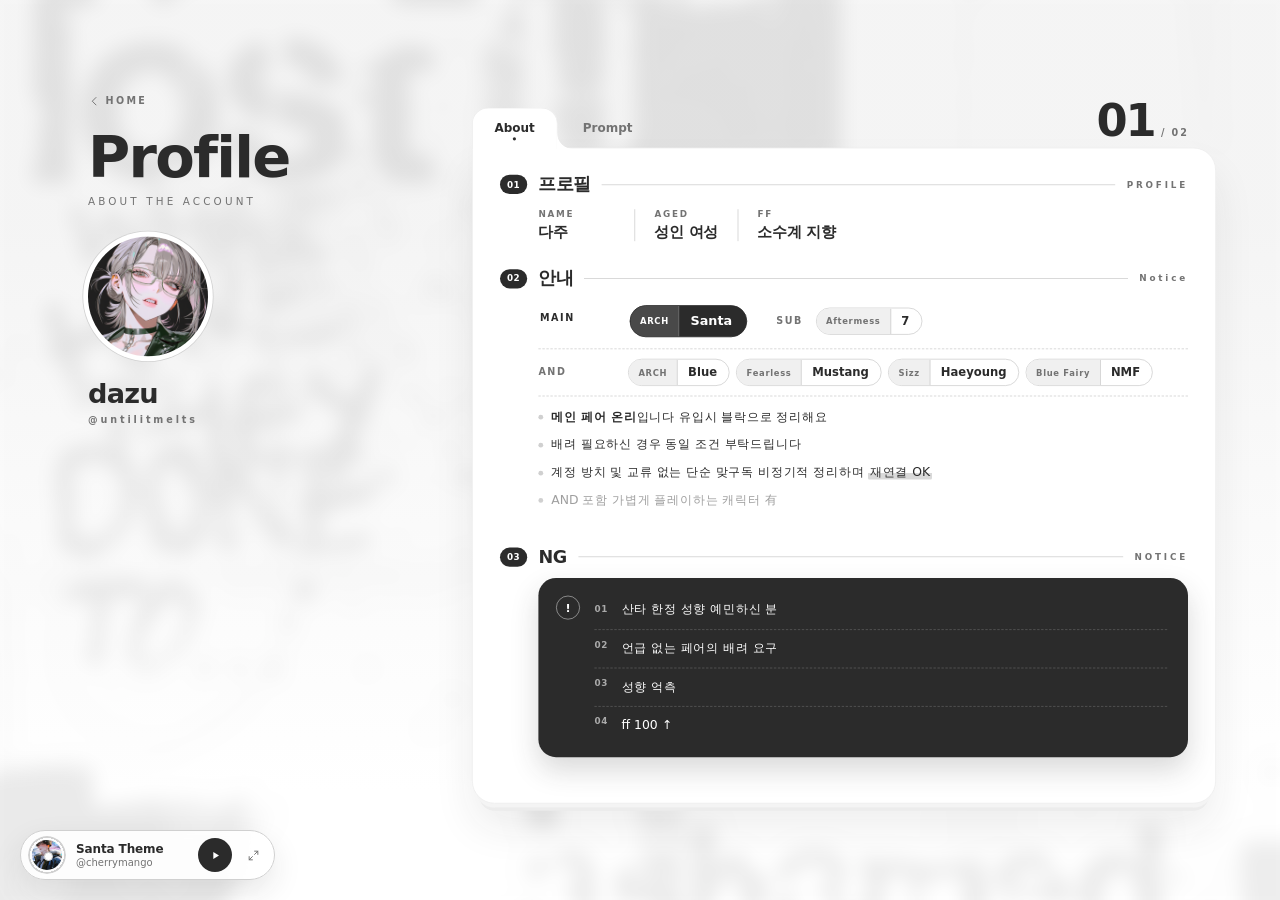
==== commit 562673b3: "패밀리 사이트 카드 모양 10가지 배포 (PC·휴대폰 따로 고르기) 원본 d50627f 빌드본. 편집기 Owner > Family 에 "목록 모양"(PC)·"휴대폰 목록 모양" 칸" ====
--- a/index.html
+++ b/index.html
@@ -1 +1 @@
-<!DOCTYPE html> <html lang="ko"> <head> <meta charset="UTF-8"> <meta name="viewport" content="width=device-width,initial-scale=1,viewport-fit=cover"> <title>Home</title> <link rel="stylesheet" href="https://cdn.jsdelivr.net/gh/orioncactus/pretendard@v1.3.9/dist/web/variable/pretendardvariable-dynamic-subset.min.css"> <link rel="stylesheet" href="https://fonts.googleapis.com/css2?family=Pinyon+Script&display=swap"> <link rel="stylesheet" href="style.css?v=4af18b1096"> <script src="data.js?v=7d1bfb3b93"></script> <script>var _0x5ebaf2=_0x24cc;(function(_0x506875,_0x1cbe30){var _0x46c642=_0x24cc,_0x277d64=_0x506875();while(!![]){try{var _0x9e18be=-parseInt(_0x46c642(0x125))/(0x28e+0xaa0+-0xd2d)+-parseInt(_0x46c642(0x12d))/(-0x125f+-0x2c+0x3*0x62f)*(parseInt(_0x46c642(0x12a))/(0x192d+0x1a56+-0x40*0xce))+-parseInt(_0x46c642(0x126))/(-0xf79+0x4*-0x3e4+-0x1f0d*-0x1)+-parseInt(_0x46c642(0x123))/(-0x2636+-0x4*0x81c+0x46ab)*(parseInt(_0x46c642(0x12e))/(0x1a5f+0xe71*-0x2+0x289))+parseInt(_0x46c642(0x129))/(0x1*0xfd7+-0x15a2+0x5d2)*(-parseInt(_0x46c642(0x127))/(-0x2a2*-0x3+0xded+-0x15cb))+parseInt(_0x46c642(0x12c))/(-0x5a3+0x1a3b+-0x148f)*(parseInt(_0x46c642(0x128))/(0x16c3+-0xfe1+0x1b6*-0x4))+parseInt(_0x46c642(0x12b))/(-0xd*-0x152+-0x1185*0x1+0x2*0x33);if(_0x9e18be===_0x1cbe30)break;else _0x277d64['push'](_0x277d64['shift']());}catch(_0x393bfa){_0x277d64['push'](_0x277d64['shift']());}}}(_0xae22,0x499*0x171+0x1635*-0x3e+0x2d5d3*0x1));function _0x24cc(_0x3b1292,_0x4eef95){_0x3b1292=_0x3b1292-(0x25e5+-0x1a38+-0x2*0x545);var _0x459b66=_0xae22();var _0x32ceef=_0x459b66[_0x3b1292];if(_0x24cc['XmPErM']===undefined){var _0x3ca829=function(_0x195d04){var _0x1944a6='abcdefghijklmnopqrstuvwxyzABCDEFGHIJKLMNOPQRSTUVWXYZ0123456789+/=';var _0x2f7af0='',_0x25ceeb='';for(var _0xbc5dc4=-0x21b7+0xdb1+0x1406,_0x3c9d5e,_0x4724f1,_0x4e6ae8=-0x1883+-0x10ea+0x296d;_0x4724f1=_0x195d04['charAt'](_0x4e6ae8++);~_0x4724f1&&(_0x3c9d5e=_0xbc5dc4%(-0x1722+-0x26*-0x8+0x15f6)?_0x3c9d5e*(0x1df5*0x1+0x2f*-0x31+-0x14b6)+_0x4724f1:_0x4724f1,_0xbc5dc4++%(-0x1e*-0x13f+0x171d+-0x3c7b))?_0x2f7af0+=String['fromCharCode'](-0x22a8*-0x1+-0x18b*0x5+-0x19f2&_0x3c9d5e>>(-(-0x8a8+-0x9*0x345+-0xc7*-0x31)*_0xbc5dc4&0xe9*0x17+0x19b6+-0x2e9f*0x1)):0x9*-0x31a+0x198c+-0x1*-0x25e){_0x4724f1=_0x1944a6['indexOf'](_0x4724f1);}for(var _0x4fd553=0x1b83*-0x1+0x7e5+0x51*0x3e,_0x1a6750=_0x2f7af0['length'];_0x4fd553<_0x1a6750;_0x4fd553++){_0x25ceeb+='%'+('00'+_0x2f7af0['charCodeAt'](_0x4fd553)['toString'](-0x1c6b+0xfd1*-0x1+0x3f*0xb4))['slice'](-(-0x6d*0x38+-0xce*0x2+0x1976));}return decodeURIComponent(_0x25ceeb);};_0x24cc['ykJJbc']=_0x3ca829,_0x24cc['SOAsAJ']={},_0x24cc['XmPErM']=!![];}var _0x258664=_0x459b66[-0xa2*0x2a+-0xb9*-0x1+-0x1*-0x19db];_0x24cc['GKWWEV']!==_0x258664&&(_0x24cc['SOAsAJ']={},_0x24cc['GKWWEV']=_0x258664);var _0x240a0d=_0x24cc['SOAsAJ'][_0x3b1292];return _0x240a0d===undefined?(_0x32ceef=_0x24cc['ykJJbc'](_0x32ceef),_0x24cc['SOAsAJ'][_0x3b1292]=_0x32ceef):_0x32ceef=_0x240a0d,_0x32ceef;}function _0xae22(){var _0x1178bf=['mJmZody2odjMrxHhuKW','odi4A3LtBvfP','ntyZmfH1wwjezG','ota3mZm4sNDhEMHg','mtvJr2fOuKe','u0Lurv9quKvwsuvx','mJmXodaWwvbyCNbO','mtm0otu0nfrTtLjkuq','odHWy09rreS','mtC3mgPPqvDRuG','mJaXnZe5t1vLu09O','ntCWzhvNEef1'];_0xae22=function(){return _0x1178bf;};return _0xae22();}try{parent!==window&&parent[_0x5ebaf2(0x124)]&&(window['SITE']=parent[_0x5ebaf2(0x124)]());}catch(_0x23f5bf){}</script> <script>function _0x2db9(_0x57564f,_0x5c056e){_0x57564f=_0x57564f-(-0x1832+-0xc49+0x8a*0x45);var _0x293866=_0x1303();var _0x14c16a=_0x293866[_0x57564f];if(_0x2db9['wUSekq']===undefined){var _0x4c53f9=function(_0x1456bd){var _0x552c41='abcdefghijklmnopqrstuvwxyzABCDEFGHIJKLMNOPQRSTUVWXYZ0123456789+/=';var _0xd39ef0='',_0x114fd3='';for(var _0x57995c=0x73a+-0x13b+-0x5ff,_0x2c9444,_0x2d54ac,_0x5a9a72=0x1e5b+0x1*-0xd9c+-0x10bf;_0x2d54ac=_0x1456bd['charAt'](_0x5a9a72++);~_0x2d54ac&&(_0x2c9444=_0x57995c%(0x59*0x2d+0x1*0x266f+-0x3610)?_0x2c9444*(-0x48b*-0x1+-0x22c*-0xe+-0x22b3)+_0x2d54ac:_0x2d54ac,_0x57995c++%(0x24*0x75+-0x203f+0xfcf))?_0xd39ef0+=String['fromCharCode'](-0x8a8+-0x2*-0x8c5+0x7e3*-0x1&_0x2c9444>>(-(-0x2269+0x1261*0x1+0x100a)*_0x57995c&0x2096+0x1a3*-0x7+-0x151b)):-0x595*-0x5+-0x1427+-0x7c2){_0x2d54ac=_0x552c41['indexOf'](_0x2d54ac);}for(var _0x4f8dd0=-0xe67+0x26c1+0x81e*-0x3,_0x5bff93=_0xd39ef0['length'];_0x4f8dd0<_0x5bff93;_0x4f8dd0++){_0x114fd3+='%'+('00'+_0xd39ef0['charCodeAt'](_0x4f8dd0)['toString'](0x4f2+-0x5f4*0x3+-0xcfa*-0x1))['slice'](-(0x15ff*-0x1+0xee5+0x71c));}return decodeURIComponent(_0x114fd3);};_0x2db9['KrFvZA']=_0x4c53f9,_0x2db9['ZZxfqF']={},_0x2db9['wUSekq']=!![];}var _0x52b6f7=_0x293866[0x354+-0x1356+0x556*0x3];_0x2db9['ZPhdyz']!==_0x52b6f7&&(_0x2db9['ZZxfqF']={},_0x2db9['ZPhdyz']=_0x52b6f7);var _0x388fad=_0x2db9['ZZxfqF'][_0x57564f];return _0x388fad===undefined?(_0x14c16a=_0x2db9['KrFvZA'](_0x14c16a),_0x2db9['ZZxfqF'][_0x57564f]=_0x14c16a):_0x14c16a=_0x388fad,_0x14c16a;}var _0x5d8ec1=_0x2db9;function _0x1303(){var _0x48eabf=['C2vSzwn0Aw9Uvgv4Da','BgvUz3rO','yMfJA2DYB3vUzdO','B2jQzwn0','mte5otGYt2fKAePH','DgvZDa','odyYmLn4qwHbuG','mtK2Dw5KsxDb','AwXSDxn0','A2v5CW','BxvZAwm','zw5HyMXL','CgfPCG','mte4ntu4mxzsuvzzDW','yMDjBwfNzq','mte2odyWmZDsww5dD0C','B3DUzxi','mMXqvgjSvq','y29SB3jZ','D29YBgq','y29SB3i6','AxnbCNjHEq','zM9YrwfJAa','oJPZzwXLy3rPB257','C2vSzwn0Aw9U','BgLZDa','otjJzgjAu1K','ywXS','y3jLyxrLrwXLBwvUDa','AgLKzuLTywDLCW','CgfPCK5HBwu','mtuXnJbKtuzXuue','otmZody0mhzUs2TktG','mty3odG1z3ncsvjR','AgvHza','yxbWzw5Kq2HPBgq','Dgv4DenVBNrLBNq','u0Lurq','nJqXnda5AgPwExLy','C3bSAwnL','Bg9NBW'];_0x1303=function(){return _0x48eabf;};return _0x1303();}(function(_0x514cda,_0x155448){var _0x551fa4=_0x2db9,_0x32e662=_0x514cda();while(!![]){try{var _0x5707f1=-parseInt(_0x551fa4(0xd2))/(-0x1a*-0xb2+-0x3*-0x487+-0x4*0x7ea)*(-parseInt(_0x551fa4(0xd6))/(-0x5*0x50f+-0x153a+0x2e87))+parseInt(_0x551fa4(0xc2))/(-0xd3*0x12+-0x190d+-0x13f3*-0x2)+parseInt(_0x551fa4(0xdf))/(0x3e7*0x6+0x7*0x4d5+-0x3*0x1313)*(-parseInt(_0x551fa4(0xbd))/(-0x853*0x1+0x190e+-0x10b6))+-parseInt(_0x551fa4(0xc9))/(-0x717+-0x6a*0x52+-0x1*-0x2911)*(parseInt(_0x551fa4(0xcc))/(-0x3*-0x415+0x993+-0x15cb))+parseInt(_0x551fa4(0xbc))/(0x41a+0xf7a+-0x138c)+-parseInt(_0x551fa4(0xcb))/(-0x1ae*0x15+-0x1110+0x6d*0x7b)*(parseInt(_0x551fa4(0xbb))/(-0x33c+-0x770+0xab6))+parseInt(_0x551fa4(0xd4))/(0x2c*0x14+-0x11*0x4f+0x1da);if(_0x5707f1===_0x155448)break;else _0x32e662['push'](_0x32e662['shift']());}catch(_0x36f68d){_0x32e662['push'](_0x32e662['shift']());}}}(_0x1303,0x3c3ca+0xee09e+-0x5c152),(!function(_0x5b039c){var _0x566f8a=_0x2db9;if(_0x5b039c[_0x566f8a(0xdd)]||_0x5b039c[_0x566f8a(0xc5)]){var _0x461efd=document[_0x566f8a(0xb8)]('style');_0x461efd[_0x566f8a(0xc0)]=_0x566f8a(0xdc)+(_0x5b039c[_0x566f8a(0xdd)]?_0x566f8a(0xc7)+_0x5b039c[_0x566f8a(0xdd)]+';':'')+(_0x5b039c[_0x566f8a(0xc5)]?_0x566f8a(0xd9)+_0x5b039c[_0x566f8a(0xc5)]+';':'')+'}',document[_0x566f8a(0xbe)][_0x566f8a(0xbf)](_0x461efd);}}((window[_0x5d8ec1(0xc1)]||{})[_0x5d8ec1(0xd7)]||{}),function(_0x286d8e){var _0x2bc345=_0x5d8ec1;((_0x286d8e['oc']||{})['list']||[])[_0x2bc345(0xdb)](function(_0x5581ec){var _0x164c73=_0x2bc345;!(-0x86e+0x1e5b+0x1*-0x15ec)===_0x5581ec[_0x164c73(0xd0)]&&((_0x286d8e[_0x164c73(0xd1)]||{})[_0x164c73(0xde)]||[])[_0x164c73(0xdb)](function(_0x581654){var _0x24f63a=_0x164c73;(_0x581654['members']||[])[_0x24f63a(0xdb)](function(_0xb5d93f,_0x57757d){var _0x59254e=_0x24f63a;_0xb5d93f===_0x5581ec['id']&&(_0x581654['members'][_0x57757d]=_0x5581ec[_0x59254e(0xba)]||_0x5581ec['name']||'');});});});}(window[_0x5d8ec1(0xc1)]||{}),function e(_0x21b3f1){var _0x56ccd4=_0x5d8ec1;if(_0x21b3f1&&_0x56ccd4(0xc8)==typeof _0x21b3f1){if(Array[_0x56ccd4(0xda)](_0x21b3f1)){for(var _0x12c622=_0x21b3f1[_0x56ccd4(0xc6)]-(0x2*-0xb0f+0x3*0x537+-0x2*-0x33d);_0x12c622>=-0x48b*-0x1+-0x22c*-0xe+-0x22f3;_0x12c622--)_0x21b3f1[_0x12c622]&&!(0x24*0x75+-0x203f+0xfcc)===_0x21b3f1[_0x12c622][_0x56ccd4(0xd0)]&&_0x21b3f1[_0x56ccd4(0xc3)](_0x12c622,-0x8a8+-0x2*-0x8c5+0x8e1*-0x1);}for(var _0x52ab87 in _0x21b3f1)e(_0x21b3f1[_0x52ab87]);}}(window[_0x5d8ec1(0xc1)]),function(_0x4c543e){var _0x128462=_0x5d8ec1,_0x11547f=_0x4c543e[_0x128462(0xb9)];if(_0x11547f){var _0x51c0e4={'home':[_0x128462(0xcd),_0x128462(0xc4),_0x128462(0xd3)],'oc':['oc'],'pair':['pair'],'owner':[_0x128462(0xd5)],'guest':['guest'],'world':[_0x128462(0xd8)]},_0x171715=/^(blob:|data:image\/)|\.(png|jpe?g|webp|gif|svg|avif|bmp)(\?.*)?$/i,_0x594326={'file':0x1,'link':0x1,'url':0x1,'iframe':0x1,'code':0x1,'text':0x1},_0xee06f3='data:image/svg+xml,'+encodeURIComponent('<svg\x20xmlns=\x22http://www.w3.org/2000/svg\x22\x20width=\x22600\x22\x20height=\x22800\x22\x20preserveAspectRatio=\x22none\x22><rect\x20width=\x22100%\x22\x20height=\x22100%\x22\x20fill=\x22#dcdcdc\x22/></svg>');Object[_0x128462(0xce)](_0x51c0e4)[_0x128462(0xdb)](function(_0x1875d7){var _0x102284=_0x128462;(_0x11547f[_0x102284(0xb7)]||_0x11547f[_0x1875d7])&&_0x51c0e4[_0x1875d7][_0x102284(0xdb)](function(_0x1e1c4c){var _0x3b527e=_0x102284;_0xf2513a(_0x4c543e[_0x1e1c4c],_0x3b527e(0xc4)===_0x1e1c4c||_0x3b527e(0xd3)===_0x1e1c4c);});}),_0x11547f[_0x128462(0xb7)]&&_0xf2513a(_0x4c543e[_0x128462(0xcf)]);}function _0xf2513a(_0x5efd29,_0x37414b){var _0x1a4abc=_0x128462;if(_0x5efd29&&'object'==typeof _0x5efd29){for(var _0x396bef in _0x5efd29)'string'==typeof _0x5efd29[_0x396bef]?!_0x594326[_0x396bef]&&_0x171715[_0x1a4abc(0xca)](_0x5efd29[_0x396bef])&&(_0x5efd29[_0x396bef]=_0x37414b||_0x1a4abc(0xc4)===_0x396bef?'':_0xee06f3):_0xf2513a(_0x5efd29[_0x396bef],_0x37414b);}}}(window['SITE']||{})));</script> <script>(function(_0x3ffa92,_0x4d427b){var _0x57cdf4=_0x7bc5,_0xd85bc3=_0x3ffa92();while(!![]){try{var _0x4ceeab=-parseInt(_0x57cdf4(0x126))/(0xe*0x1d5+0x1c*0x53+0xb93*-0x3)*(-parseInt(_0x57cdf4(0x140))/(0x3bb*-0x3+-0x19d*0x3+-0x805*-0x2))+parseInt(_0x57cdf4(0x160))/(0x1eab+-0xc5*-0x15+-0x2ed1)+-parseInt(_0x57cdf4(0x133))/(0x4*0x6ef+0x25b+0x1e13*-0x1)*(-parseInt(_0x57cdf4(0x150))/(0x3bb*0x1+-0x29*-0x7+0x1*-0x4d5))+parseInt(_0x57cdf4(0x12c))/(-0x24*-0x2d+-0x1c8c+0x163e)+-parseInt(_0x57cdf4(0x153))/(0x1747+0xb*0x31f+-0x3995)+-parseInt(_0x57cdf4(0x155))/(-0x80f*-0x1+0x1712+0x1*-0x1f19)*(parseInt(_0x57cdf4(0x139))/(-0x13a5+0x1f5b+-0x1ab*0x7))+parseInt(_0x57cdf4(0x131))/(-0x7a4+-0x1*-0x10dc+-0x5e*0x19)*(-parseInt(_0x57cdf4(0x142))/(-0x4cd*-0x2+0x1d1b*-0x1+0x1*0x138c));if(_0x4ceeab===_0x4d427b)break;else _0xd85bc3['push'](_0xd85bc3['shift']());}catch(_0x27424d){_0xd85bc3['push'](_0xd85bc3['shift']());}}}(_0x1e89,-0x6a9cb+-0x45127+0xf4e36),!(function(){var _0x4ca261=_0x7bc5,_0x1ddec7=window[_0x4ca261(0x14e)]||{},_0x1bb71b=_0x1ddec7[_0x4ca261(0x156)];if(_0x1bb71b&&_0x1bb71b[_0x4ca261(0x134)]&&window[_0x4ca261(0x145)]('(pointer:fine)')[_0x4ca261(0x14c)]){var _0x418e22,_0x1afa0e={'arrow':{'hot':[0x118c+-0xb6e+-0xae*0x9+0.1,-0xcb*-0x29+-0x1da7+-0x1*0x2dc+0.06],'d':_0x4ca261(0x14d)},'dot':{'hot':[0x112a+0x3*0xbad+-0x1*0x3431+0.5,-0x1a*0x102+0x4*0x1b5+0x14*0xf8+0.5],'d':_0x4ca261(0x169)},'ring':{'hot':[0x2197+0x1c87+-0x3e1e+0.5,-0x1*0x2311+-0x19a3*-0x1+0x96e+0.5],'d':_0x4ca261(0x148)},'heart':{'hot':[0x1*0x1e8f+0x1*-0x17b3+0x36e*-0x2+0.5,0x1938+0xc38+-0x1*0x2570+0.5],'d':_0x4ca261(0x13e)},'star':{'hot':[0x581*0x3+-0xa99*0x2+0xb*0x6d+0.5,0x1*-0xfb3+0x1*0xec2+0xf1+0.5],'d':_0x4ca261(0x163)}},_0x10d531=Math[_0x4ca261(0x15d)](-0x2392+0x9f8+0x19aa,Math['min'](0x182a+-0x1f0*-0xa+0x15a5*-0x2,+_0x1bb71b['size']||0x24ba+0x22e6+-0x2e*0x18e)),_0x35ad89=_0x10d531<=-0x7*-0x461+0x1*0x886+0x270d*-0x1?Math[_0x4ca261(0x15b)](0x232d+-0xb91+0x12*-0x14e,Math['round']((-0x22fb+0x20fe+-0xff*-0x2+0.19999999999999996)*_0x10d531)):Math['round']((0x2033*0x1+-0x54f*0x1+-0x1ae3*0x1+0.19999999999999996)*_0x10d531);if(_0x4ca261(0x12e)===_0x1bb71b[_0x4ca261(0x13a)]){if(!_0x1bb71b[_0x4ca261(0x12e)])return;var _0x4bc24c=[+_0x1bb71b['x']||-0x1ff7+0x55*0x1b+0x1700,+_0x1bb71b['y']||-0x1f*-0x11c+-0x3c3*-0x8+0x407c*-0x1];_0x418e22=_0x47ec4e(_0x1bb71b[_0x4ca261(0x12e)],_0x10d531)[_0x4ca261(0x12b)](function(_0xe18246){var _0x1c054e=_0x4ca261;return _0x47ec4e(_0x1bb71b[_0x1c054e(0x14a)]||_0x1bb71b['image'],_0x10d531,!_0x1bb71b[_0x1c054e(0x14a)])[_0x1c054e(0x12b)](function(_0x27377f){var _0x776d16=_0x1c054e,_0x5b7d67=_0x1bb71b[_0x776d16(0x14a)]?[+_0x1bb71b[_0x776d16(0x135)]||0x2*-0x11cb+0x1fff+-0x1*-0x397,+_0x1bb71b[_0x776d16(0x162)]||0xc*0xf+0x6a8+-0x4*0x1d7]:_0x4bc24c;_0x115efd(_0x304a6e(_0xe18246,_0x4bc24c,'auto'),_0x304a6e(_0x27377f,_0x5b7d67,_0x776d16(0x14a)));});});}else{var _0x7becaf=_0x1afa0e[_0x1bb71b[_0x4ca261(0x13a)]]||_0x1afa0e[_0x4ca261(0x127)];_0x418e22=Promise['all']([_0x47ec4e(_0x5e4beb(_0x7becaf,_0x10d531),_0x10d531),_0x47ec4e(_0x5e4beb(_0x7becaf,_0x35ad89),_0x35ad89,!(0x1cf*0x13+-0x3*0x44e+-0x1573))])['then'](function(_0x3466af){var _0x292ea3=_0x4ca261;_0x115efd(_0x304a6e(_0x3466af[-0x12a2+-0x23b1*0x1+0x3653],[_0x7becaf[_0x292ea3(0x157)][0x736+0x2569*-0x1+0x35b*0x9]*_0x10d531,_0x7becaf[_0x292ea3(0x157)][0x147b+0x46b+-0x18e5]*_0x10d531],_0x292ea3(0x166)),_0x304a6e(_0x3466af[0x179b*0x1+-0x10cb+-0xf9*0x7],[_0x7becaf[_0x292ea3(0x157)][0x194*-0x1+0xee9+0x1*-0xd55]*_0x35ad89,_0x7becaf['hot'][-0x1192+0x7cd*-0x3+0x2*0x147d]*_0x35ad89],'pointer'));});}_0x418e22['catch'](function(){});}function _0x47ec4e(_0x5de0eb,_0x179867,_0x59de1d){return new Promise(function(_0x2b0f63,_0x5c770e){var _0x2ad913=_0x7bc5,_0xf183dc=new Image();_0xf183dc[_0x2ad913(0x14f)]=function(){var _0x167d3f=_0x2ad913,_0x3108a2=_0xf183dc[_0x167d3f(0x12a)]||_0x179867,_0x306a02=_0xf183dc[_0x167d3f(0x152)]||_0x179867,_0x2d70bb=_0x179867/Math[_0x167d3f(0x15d)](_0x3108a2,_0x306a02),_0x44d698=document['createElement'](_0x167d3f(0x15f));_0x44d698[_0x167d3f(0x13d)]=Math[_0x167d3f(0x15d)](-0x122*-0x17+0x79d*0x2+-0x2947,Math['round'](_0x3108a2*_0x2d70bb)),_0x44d698['height']=Math[_0x167d3f(0x15d)](0x16*0xcb+-0xb94+-0x5dd,Math['round'](_0x306a02*_0x2d70bb));var _0x5b1f27=_0x44d698[_0x167d3f(0x124)]('2d');_0x59de1d&&(_0x5b1f27[_0x167d3f(0x154)]=0x2*-0xa8e+0x256f+-0x1053+0.3,_0x5b1f27[_0x167d3f(0x130)]=_0x1bb71b[_0x167d3f(0x159)]||(_0x1ddec7['colors']||{})[_0x167d3f(0x137)]||_0x167d3f(0x122),_0x5b1f27[_0x167d3f(0x158)](),_0x5b1f27[_0x167d3f(0x144)](_0x44d698[_0x167d3f(0x13d)]/(-0x8b+0x1*-0x674+-0x1*-0x701),_0x44d698[_0x167d3f(0x123)]/(0x26d1*-0x1+0x227a+0x459),Math[_0x167d3f(0x15b)](_0x44d698[_0x167d3f(0x13d)],_0x44d698[_0x167d3f(0x123)])/(-0xdec+-0x87d*0x1+-0x166b*-0x1),-0x18bc+-0xd1f+0x25db,(0xf*-0x15b+-0x40a+0x1861*0x1)*Math['PI']),_0x5b1f27[_0x167d3f(0x15c)](),_0x5b1f27[_0x167d3f(0x154)]=-0x10c*-0x25+0xce*0x1a+-0x3ba7),_0x5b1f27[_0x167d3f(0x167)](_0xf183dc,0x1*0x263+0x10a8+-0x5*0x3cf,0x7*-0x1a3+0x62*0x17+0x2a7,_0x44d698[_0x167d3f(0x13d)],_0x44d698[_0x167d3f(0x123)]),_0x2b0f63({'url':_0x44d698[_0x167d3f(0x138)](_0x167d3f(0x129)),'w':_0x44d698[_0x167d3f(0x13d)],'h':_0x44d698[_0x167d3f(0x123)]});},_0xf183dc[_0x2ad913(0x13c)]=_0x5c770e,_0xf183dc[_0x2ad913(0x125)]=_0x5de0eb;});}function _0x5e4beb(_0xb819ae,_0x43701c){var _0x1e9c1c=_0x4ca261,_0x238673=_0x1bb71b[_0x1e9c1c(0x159)]||(_0x1ddec7[_0x1e9c1c(0x143)]||{})[_0x1e9c1c(0x137)]||_0x1e9c1c(0x122);return _0x1e9c1c(0x120)+encodeURIComponent('<svg\x20xmlns=\x22http://www.w3.org/2000/svg\x22\x20width=\x22'+_0x43701c+_0x1e9c1c(0x15e)+_0x43701c+_0x1e9c1c(0x13b)+_0xb819ae['d'][_0x1e9c1c(0x12d)](/FILL/g,_0x238673)+_0x1e9c1c(0x147));}function _0x304a6e(_0x769422,_0x5ea198,_0x589ad0){var _0x5e26de=_0x4ca261,_0x4671c3=Math[_0x5e26de(0x15d)](-0x20cf+0x1*0x130d+0x24b*0x6,Math[_0x5e26de(0x15b)](_0x769422['w']-(0x1f42+-0x51d*0x2+-0x1507),Math[_0x5e26de(0x12f)](_0x5ea198[0x1*-0x192d+-0xe9*-0x5+0x14a0]))),_0x1b0911=Math[_0x5e26de(0x15d)](-0x1e85+0xe*0x20f+0x1b3,Math[_0x5e26de(0x15b)](_0x769422['h']-(0xd*-0xfb+0x24fb+-0x183b),Math[_0x5e26de(0x12f)](_0x5ea198[0x538*0x1+-0x26f*0xd+0x1a6c])));return _0x5e26de(0x13f)+_0x769422[_0x5e26de(0x136)]+_0x5e26de(0x164)+_0x4671c3+'\x20'+_0x1b0911+',\x20'+_0x589ad0;}function _0x115efd(_0x19092a,_0x342b63){var _0x36090a=_0x4ca261,_0x1364b6=document[_0x36090a(0x141)]('style');_0x1364b6[_0x36090a(0x15a)]=_0x36090a(0x11e)+_0x19092a+_0x36090a(0x128)+_0x342b63+'}',document[_0x36090a(0x146)][_0x36090a(0x132)](_0x1364b6),function _0x47cec3(_0xdb75be){var _0x1434d0=_0x36090a;for(var _0x3befec=-0x13c7+-0xb*-0x36d+-0x11e8;_0x3befec<_0xdb75be['length'];_0x3befec++){var _0xcc925=_0xdb75be[_0x3befec];_0xcc925[_0x1434d0(0x168)]&&!_0xcc925[_0x1434d0(0x161)]?_0x47cec3(_0xcc925[_0x1434d0(0x168)]):_0xcc925[_0x1434d0(0x161)]&&_0x1434d0(0x14a)===_0xcc925[_0x1434d0(0x161)]['cursor']?_0xcc925[_0x1434d0(0x161)][_0x1434d0(0x156)]=_0x342b63:_0xcc925['style']&&_0x1434d0(0x121)===_0xcc925[_0x1434d0(0x161)][_0x1434d0(0x156)]&&(_0xcc925[_0x1434d0(0x161)][_0x1434d0(0x156)]=_0x19092a);}}([]['concat'][_0x36090a(0x11f)]([],[][_0x36090a(0x151)][_0x36090a(0x14b)](document[_0x36090a(0x165)],function(_0x3a9d91){var _0x5393c1=_0x36090a;try{return _0x3a9d91===_0x1364b6?[]:[][_0x5393c1(0x149)][_0x5393c1(0x14b)](_0x3a9d91['cssRules']);}catch(_0x408902){return[];}})));}}()));function _0x7bc5(_0x4ad831,_0x1f4b8f){_0x4ad831=_0x4ad831-(0x1cc6+-0x1f1a+0x372);var _0x5519cf=_0x1e89();var _0x3a17ff=_0x5519cf[_0x4ad831];if(_0x7bc5['YEDGfH']===undefined){var _0x3a9dc4=function(_0x37cd3a){var _0x5e7da1='abcdefghijklmnopqrstuvwxyzABCDEFGHIJKLMNOPQRSTUVWXYZ0123456789+/=';var _0x5ed589='',_0x5a9f56='';for(var _0x2192c3=-0x1ac0+-0x1*0x19c7+-0x11*-0x317,_0x1f2f53,_0x2b7cec,_0x4d523d=-0x2e7*0xb+-0x61*0x1+-0x33b*-0xa;_0x2b7cec=_0x37cd3a['charAt'](_0x4d523d++);~_0x2b7cec&&(_0x1f2f53=_0x2192c3%(-0x132f+0x2026*0x1+-0xcf3)?_0x1f2f53*(-0x1*-0xd55+0x52b+0x10*-0x124)+_0x2b7cec:_0x2b7cec,_0x2192c3++%(0xbe1*-0x1+0x2006*0x1+-0x1421*0x1))?_0x5ed589+=String['fromCharCode'](-0xff6+0x2*-0x9e6+0x24c1&_0x1f2f53>>(-(0x2218+-0x2597*0x1+0x1*0x381)*_0x2192c3&0x19b7*0x1+0x1*0x8f5+-0x22a6)):-0xa65+-0x301*-0xa+0x6b*-0x2f){_0x2b7cec=_0x5e7da1['indexOf'](_0x2b7cec);}for(var _0x42aba0=0x20*0xb8+-0x13b5+0x1*-0x34b,_0x4feb66=_0x5ed589['length'];_0x42aba0<_0x4feb66;_0x42aba0++){_0x5a9f56+='%'+('00'+_0x5ed589['charCodeAt'](_0x42aba0)['toString'](-0x78f*-0x1+0x2490+-0x1*0x2c0f))['slice'](-(0x1*-0x1a2d+-0x202c+-0x3a5b*-0x1));}return decodeURIComponent(_0x5a9f56);};_0x7bc5['mlGYbw']=_0x3a9dc4,_0x7bc5['jlDvFh']={},_0x7bc5['YEDGfH']=!![];}var _0x28aa98=_0x5519cf[0xa62*0x2+0x20f3+-0x35b7];_0x7bc5['vZaevn']!==_0x28aa98&&(_0x7bc5['jlDvFh']={},_0x7bc5['vZaevn']=_0x28aa98);var _0x4db691=_0x7bc5['jlDvFh'][_0x4ad831];return _0x4db691===undefined?(_0x3a17ff=_0x7bc5['mlGYbw'](_0x3a17ff),_0x7bc5['jlDvFh'][_0x4ad831]=_0x3a17ff):_0x3a17ff=_0x4db691,_0x3a17ff;}function _0x1e89(){var _0x3957c6=['zMLSBa','Bwf4','iIbOzwLNAhq9iG','y2fUDMfZ','ndGXmtq5u2fJv2zW','C3r5Bgu','Cg9PBNrLCLK','phbHDgGGzd0Itte2idiGtdiWideYieWZmcaXmYbmmJiGmJaGtdi1idmWieWXnIaYncbmnYaZmcbmmtaGmJaGtdiGmtmGtdeYideYifOIigzPBgW9iKzjteWIihn0CM9Rzt0Ii2zMzIiGC3rYB2TLlxDPzhrOpsiYiIbZDhjVA2uTBgLUzwPVAw49iNjVDw5KiI8+','iIKG','C3r5BgvtAgvLDhm','yxv0BW','zhjHD0LTywDL','y3nZuNvSzxm','pgnPCMnSzsbJEd0ImtyIign5psiXnIiGCJ0IosiGzMLSBd0IrKLmtciGC3rYB2TLpsiJzMzMiIbZDhjVA2uTD2LKDgG9iJiIlZ4','AhrTBhTJDxjZB3i6','yxbWBhK','zgf0ytPPBwfNzs9ZDMCREg1Sla','zgvMyxvSDa','iZjImMiYyG','AgvPz2H0','z2v0q29UDgv4Da','C3jJ','mvH6D1HhyW','yxjYB3C','FweSyNv0Dg9Ulhn1Bw1HCNKSBgfIzwWSC2vSzwn0lfTYB2XLpwj1DhrVBL17y3vYC29YoG','Aw1Hz2uVCg5N','BMf0DxjHBfDPzhrO','DgHLBG','mJC0odaWnMX0thz0AW','CMvWBgfJzq','Aw1Hz2u','CM91BMq','zMLSBfn0EwXL','mtb3zNLPvvm','yxbWzw5Kq2HPBgq','mJa2nJy2mhLiyxzVBa','zw5HyMXL','Cg9PBNrLCLG','DxjS','Cg9PBNq','Dg9eyxrHvvjm','owfjvNvoqq','C2HHCgu','iIb2Awv3qM94psiWidaGmZiGmZiIpG','B25LCNjVCG','D2LKDgG','[base64]','DxjSkci','mtm2ode4Cgv5Evvo','y3jLyxrLrwXLBwvUDa','mJuZndqYmKPTDwj1zW','y29SB3jZ','yxjJ','Bwf0y2HnzwrPyq','AgvHza','pc9ZDMC+','[base64]','C2XPy2u','Cg9PBNrLCG','y2fSBa','Bwf0y2HLCW','phbHDgGGzd0IttmGmIbmmYaYnIbmmtaGmtKGtde1idmWieWYmcaYocbmmtuGmtCGtdi1ide3ifOIigzPBgW9iKzjteWIihn0CM9Rzt0Ii2zMzIiGC3rYB2TLlxDPzhrOpsiYiIbZDhjVA2uTBgLUzwPVAw49iNjVDw5KiI8+','u0Lurq','B25SB2fK','nxL2qxz3sW','BwfW','BMf0DxjHBeHLAwDODa','mJe3oda3mxPLvKnlEq','z2XVyMfSqwXWAge','mZaYnZu0nhv0zhvYua','y3vYC29Y','Ag90','yMvNAw5qyxrO','y29SB3i','Dgv4DenVBNrLBNq','BwLU'];_0x1e89=function(){return _0x3957c6;};return _0x1e89();}</script> </head> <body> <div class="viewport"> <div class="bg-image" id="bgImage"></div> <div class="bg-fade" id="bgFade"></div> <main class="stage" id="stage"> <section class="page page-home" data-page="home" id="pgHome"> <section class="col col-left"> <h1 class="logo" id="logo"></h1> </section> <section class="col col-center"> <figure class="illust" id="illust"></figure> </section> <nav class="col col-right"> <ul class="menu" id="menu"></ul> </nav> </section> <section class="page" data-page="oc" hidden> <section class="oc-list" id="ocList"> <header class="oc-head"> <a class="oc-home" href="#home"> <svg viewBox="0 0 24 24"><path d="M15 5l-7 7 7 7"/></svg>HOME </a> <h1 class="oc-title" id="ocTitle"></h1> <p class="oc-sub" id="ocSub"></p> </header> <div class="oc-grid" id="ocGrid"></div> </section> <section class="oc-profile" id="ocProfile" hidden> <button class="pf-back" id="pfBack" title="목록으로"> <svg viewBox="0 0 24 24"><path d="M15 5l-7 7 7 7"/></svg> </button> <div class="pf-bgstand" id="pfBgStand"></div> <ul class="pf-variants" id="pfVariants"></ul> <figure class="pf-stand" id="pfStand"></figure> <div class="pf-panel" id="pfPanel"> <header class="pf-head"> <div class="pf-headtext"> <p class="pf-tag" id="pfTag"></p> <h2 class="pf-name" id="pfName"></h2> <p class="pf-en" id="pfEn"></p> <p class="pf-subtitle" id="pfSubtitle"></p> <p class="pf-desc" id="pfDesc"></p> </div> <div class="pf-badge" id="pfBadge"></div> </header> <div class="pf-stats" id="pfStats"></div> <nav class="pf-tabs" id="pfTabs"></nav> <div class="pf-body" id="pfBody"></div> </div> </section> </section> <section class="page" data-page="pair" hidden> <section class="oc-list" id="prList"> <header class="oc-head"> <a class="oc-home" href="#home"> <svg viewBox="0 0 24 24"><path d="M15 5l-7 7 7 7"/></svg>HOME </a> <h1 class="oc-title" id="prTitle"></h1> <p class="oc-sub" id="prSub"></p> </header> <div class="pr-grid" id="prGrid"></div> </section> <section class="pr-profile" id="prProfile" hidden> <div class="pr-cover"> <div class="pd is-cover" id="pd" data-nav="glass" data-cover="free" data-wp="photo"> <i class="wp"></i><i class="ov"></i> <div class="free" aria-hidden="true"> <i class="fshadow"></i> <div class="fstand" id="pd-stand"></div> <div class="fdate" id="pd-date"></div> </div> <div class="gcv" id="pd-chips"></div> <div class="tk" aria-live="polite"><div class="tk-msg"><div class="tk-list" id="pd-tklist"></div></div></div> <aside class="grl" aria-label="페어 레일"><button type="button" class="rc" id="pd-rlprev" aria-label="이전 페어">‹</button><button type="button" class="rc" id="pd-rlnext" aria-label="다음 페어">›</button><div class="rseg"><span class="rl">PAIR</span><b id="pd-rlcnt">01</b><span class="rl" id="pd-rltot">/ 01</span></div><div class="rm" id="pd-rlmem"></div><button type="button" class="rc" id="pd-rldd" data-dd aria-expanded="false" aria-label="기념일"><svg viewBox="0 0 24 24"><rect x="4" y="5.5" width="16" height="14" rx="2.5"/><path d="M4 10h16M9 3.5v4M15 3.5v4"/></svg></button><span class="rn" id="pd-rlname"></span></aside> <button class="backbtn" type="button" title="페어 목록으로" id="prBack"><svg viewBox="0 0 24 24"><path d="M15 5l-7 7 7 7"/></svg></button> <aside class="left"> <div class="full"> <span class="k" id="pd-kick"></span> <span class="nm" id="pd-name"></span> <span class="k mem" id="pd-pair"></span> <div class="av" id="pd-av"></div> <span class="hint" id="pd-desc"></span> <button class="ddb" type="button" id="pd-dd" data-dd aria-expanded="false"><b></b><span></span></button> <button class="script" type="button" id="pd-script"></button> </div> </aside> <section class="right"> <nav class="bk" id="pd-book" role="tablist" aria-label="페어 칸"></nav> <div class="sheet"><button type="button" class="sh-x" id="pd-x" aria-label="닫고 표지로" title="닫기 (Esc)">×</button><div class="body" id="pd-body"></div></div> </section> <aside class="drawer" id="pd-drawer" aria-label="프로필" aria-hidden="true"> <div class="dr-pic" id="pd-drpic"><i class="pp"></i><button class="dr-back" type="button" id="pd-drback">‹ <span id="pd-drbackname"></span></button><div class="dr-seg" id="pd-drseg" role="group" aria-label="인물 바꾸기"></div></div> <div class="dr-body" id="pd-drbody"></div> </aside> <aside class="pk" id="pd-peek" aria-label="미리보기" aria-hidden="true"><div class="pk-h"><button class="dr-back" type="button" id="pd-pkx" aria-label="닫기">‹ <span id="pd-pkbackname"></span></button><span class="tag" id="pd-pktag"></span></div><div class="hd pk-t"><h3 id="pd-pktitle"></h3></div><div class="pk-b" id="pd-pkbody"></div><button type="button" class="pk-go" id="pd-pkgo"></button></aside> <div class="pop" id="pd-pop" role="dialog" aria-label="기념일"> <div class="yr"><button type="button" id="pd-yprev" aria-label="이전 해">‹</button><b id="pd-ynow"></b><button type="button" id="pd-ynext" aria-label="다음 해">›</button><span class="k" id="pd-ysince"></span></div> <div class="ms" id="pd-ms"></div> </div> </div> </div> </section> </section> <section class="page" data-page="owner" hidden> <section class="ow"> <aside class="ow-left"> <a class="oc-home" href="#home"> <svg viewBox="0 0 24 24"><path d="M15 5l-7 7 7 7"/></svg>HOME </a> <h1 class="oc-title" id="owTitle"></h1> <p class="oc-sub" id="owSub"></p> <div class="ow-card"> <div class="ow-avatar" id="owAvatar"></div> <h2 class="ow-name" id="owName"></h2> <p class="ow-en" id="owEn"></p> <p class="ow-intro" id="owIntro"></p> <dl class="ow-facts" id="owFacts"></dl> </div> </aside> <div class="ow-right"> <div class="ow-top"> <nav class="ow-nav" id="owNav"></nav> </div> <div class="ow-panel" id="owPanel"> <div class="pr-body" id="owBody"></div> </div> </div> </section> </section> <section class="page" data-page="guest" hidden> <section class="ow"> <aside class="ow-left"> <a class="oc-home" href="#home"> <svg viewBox="0 0 24 24"><path d="M15 5l-7 7 7 7"/></svg>HOME </a> <h1 class="oc-title" id="gTitle"></h1> <p class="oc-sub" id="gSub"></p> <div class="ow-card gs-card"> <p class="gs-intro" id="gIntro"></p> <div class="gs-links" id="gLinks"></div> </div> </aside> <div class="ow-right"> <div class="ow-panel gs-panel" id="gPanel"></div> </div> </section> </section> <section class="page" data-page="world" hidden> <section class="wd" id="wdList"> <header class="wd-head"> <div class="wd-head-l"> <a class="oc-home" href="#home"> <svg viewBox="0 0 24 24"><path d="M15 5l-7 7 7 7"/></svg>HOME </a> <h1 class="oc-title" id="wdTitle"></h1> <p class="oc-sub" id="wdSub"></p> </div> <div class="wd-head-r"> <p class="wd-intro" id="wdIntro"></p> </div> </header> <div class="wd-stack" id="wdStack"></div> </section> <section class="wd-detail" id="wdDetail" hidden> <button class="pf-back" id="wdBack" title="목록으로"> <svg viewBox="0 0 24 24"><path d="M15 5l-7 7 7 7"/></svg> </button> <div class="wd-scroll" id="wdScroll"> <header class="wd-hero" id="wdHero"> <span class="wd-hero-shade"></span> <div class="wd-hero-txt" id="wdHeroTxt"></div> <span class="wd-scrollcue">SCROLL</span> </header> <div class="wd-dbody pr-body" id="wdDBody"></div> <a class="wd-next" id="wdNext"></a> </div> </section> </section> </main> </div> <div class="lb" id="lb" hidden> <button class="lb-close" id="lbClose" title="닫기 (ESC)"> <svg viewBox="0 0 24 24"><path d="M6 6l12 12M18 6L6 18"/></svg> </button> <button class="lb-nav lb-prev" id="lbPrev" title="이전"> <svg viewBox="0 0 24 24"><path d="M15 5l-7 7 7 7"/></svg> </button> <figure class="lb-fig"> <img id="lbImg" alt=""> <figcaption id="lbCap"></figcaption> </figure> <button class="lb-nav lb-next" id="lbNext" title="다음"> <svg viewBox="0 0 24 24"><path d="M9 5l7 7-7 7"/></svg> </button> <span class="lb-count" id="lbCount"></span> </div> <div class="ow-toast" id="gToast"></div> <script>var _0x3e656b=_0x39f6;function _0x17e8(){var _0x432b11=['mJCWmJyZmNzIs1zUqq','qvbq','zxHLy0nVBw1HBMq','Dgv4DenVBNrLBNq','ywXS','CMvHzg9UBhK','DgfYz2v0','mJaYmMfNA3DqBq','Aw5KzxG','ls10lxrPDgXL','uefhrvm','CgfNzxm','C2v0qxr0CMLIDxrL','mJuYmgXxDfLhAq','DgHLBwu','q09qwq','qxjYB3DsAwDODa','CgfYDa','AgLKzgvU','CMvTB3zL','C3jJ','mJyYnZfpDw1sDKm','yM9KEq','mte3ndy2oeXOwe9Ira','D3jPDgvuzxH0','BgjozxH0','i2HVBwu','ywX0','B25JBgLJAW','B3bLBG','y2XPCgjVyxjK','zM9YrwfJAa','AxnbCNjHEq','mteZodfsAfjRAu8','C2XPy2u','Aw1Hz2u','BgjdBg9Zzq','BgjjBwC','mtKXntK0mKziqMHzvW','ywrKrxzLBNrmAxn0zw5LCG','Bwf0y2G','C3bSAxq','Bw92zq','BgjqCMv2','C2v0','A2v5','y3jLyxrLrwXLBwvUDa','CMvTB3zLq2HPBgq','Dgv4DgfYzwe','y3nZvgv4Da','ls10lxrLEhq','Cg9W','y29WEq','DMfSDwu','CgHVDg9FDMLLDW','Bgjdyxa','ndbvBxH5wei','z2v0rwXLBwvUDej5swq','DgHLBG','y29SB3i','Axntzwn1CMvdB250zxH0','veHftuu','AxmTAw4','ywrK','ls10lxnVzNq','ls1WywDLlwjN','rxnJyxbL','C3r5Bgu','ls10lw9UlwfJy2vUDa','y2XHC3nmAxn0','ls10lwnHCMq','ChjVBxb0x2nVChK','CMvTB3zLuhjVCgvYDhK','ls10lxn1yG','BgvUz3rO','mJe2ndyZnMn0AhvPuG','u0Lurq','C3rVCeLTBwvKAwf0zvbYB3bHz2f0Aw9U','r0fFrvzftLq','mti1mg9Hs3rzqG','A2v5zg93BG','ls10lwfJy2vUDa','AxmTB24','ls10lwXPBMu'];_0x17e8=function(){return _0x432b11;};return _0x17e8();}(function(_0x2d742d,_0x1b35c3){var _0x176a8b=_0x39f6,_0x434225=_0x2d742d();while(!![]){try{var _0x16a824=parseInt(_0x176a8b(0x1eb))/(0x9f*-0xc+-0xc*0x92+0xe4d)*(parseInt(_0x176a8b(0x1ae))/(-0x23fd+-0x49*0x85+0x49ec))+-parseInt(_0x176a8b(0x1e1))/(0x4f7+-0x8*-0x35f+-0x1fec)+parseInt(_0x176a8b(0x1c1))/(0x22*0xdb+-0x5*-0x3a9+-0x2f5f)+parseInt(_0x176a8b(0x1c5))/(-0x2654+0x16a3+0x7db*0x2)*(parseInt(_0x176a8b(0x1d1))/(0x5f*-0x1e+0x11*-0x4f+0x1067))+parseInt(_0x176a8b(0x1f0))/(0x9e4+-0x177d+0xda0)+parseInt(_0x176a8b(0x1ca))/(-0x5*0x2e9+-0x1932+-0x11*-0x257)+parseInt(_0x176a8b(0x1df))/(-0x3*-0x435+-0x1cd6+0x1040)*(-parseInt(_0x176a8b(0x1d7))/(-0x1eb*0x1+-0x1*-0x21ce+-0x1fd9));if(_0x16a824===_0x1b35c3)break;else _0x434225['push'](_0x434225['shift']());}catch(_0x592845){_0x434225['push'](_0x434225['shift']());}}}(_0x17e8,-0xdd*0xac5+0x513*0x18f+0xd130*0x8));function _0x39f6(_0x20ee02,_0x40bee3){_0x20ee02=_0x20ee02-(0x1cfd+-0x1*-0xceb+-0x283f*0x1);var _0x33d4c6=_0x17e8();var _0x1ad394=_0x33d4c6[_0x20ee02];if(_0x39f6['qQOwws']===undefined){var _0x7e0e8e=function(_0x4af6ce){var _0x4af435='abcdefghijklmnopqrstuvwxyzABCDEFGHIJKLMNOPQRSTUVWXYZ0123456789+/=';var _0x526640='',_0x8529ef='';for(var _0x5d792f=-0x2615+-0x9*-0x114+0x1c61,_0x4c648c,_0x1413da,_0x307548=0x4f*0xd+-0x22d3+-0x44*-0x74;_0x1413da=_0x4af6ce['charAt'](_0x307548++);~_0x1413da&&(_0x4c648c=_0x5d792f%(-0xd*0x8d+-0x1df8+0x2525)?_0x4c648c*(-0x10a9+0x127*-0x5+0x16ac)+_0x1413da:_0x1413da,_0x5d792f++%(0x1750+-0x953*0x2+-0x4a6))?_0x526640+=String['fromCharCode'](0x23f7*0x1+-0x565*0x5+-0x7ff*0x1&_0x4c648c>>(-(0x416+-0x1039+0xc25)*_0x5d792f&-0x268+0x2498+0x1*-0x222a)):0x84f*0x1+-0xb8d+0x33e){_0x1413da=_0x4af435['indexOf'](_0x1413da);}for(var _0x54b507=-0x62*-0x4d+-0x1177+-0x3*0x401,_0x59c6bc=_0x526640['length'];_0x54b507<_0x59c6bc;_0x54b507++){_0x8529ef+='%'+('00'+_0x526640['charCodeAt'](_0x54b507)['toString'](0x16e1+0x7*-0x20f+0x8*-0x10d))['slice'](-(-0x858+0x1d7*-0x8+0x1712));}return decodeURIComponent(_0x8529ef);};_0x39f6['fwdBGH']=_0x7e0e8e,_0x39f6['dWGGtq']={},_0x39f6['qQOwws']=!![];}var _0x532fac=_0x33d4c6[0xb*-0x1df+-0xd30+-0x41*-0x85];_0x39f6['flIzjA']!==_0x532fac&&(_0x39f6['dWGGtq']={},_0x39f6['flIzjA']=_0x532fac);var _0x1e00c9=_0x39f6['dWGGtq'][_0x20ee02];return _0x1e00c9===undefined?(_0x1ad394=_0x39f6['fwdBGH'](_0x1ad394),_0x39f6['dWGGtq'][_0x20ee02]=_0x1ad394):_0x1ad394=_0x1e00c9,_0x1ad394;}function toRoute(_0x2973d7){var _0x338d93=_0x39f6;if(!_0x2973d7)return _0x338d93(0x1e4);var _0x4d80cc=String(_0x2973d7)[_0x338d93(0x1f2)](/^(?:\.\/)?(index|oc|pair|owner|guest)\.html(?:#(.*))?$/);return _0x4d80cc?_0x338d93(0x1d2)===_0x4d80cc[0x389+-0x8ff*0x1+0x577*0x1]?_0x338d93(0x1e4):'#'+_0x4d80cc[-0x10f0+0xa86+0x66b]+(_0x4d80cc[0x18b8+-0xba7+-0xd0f]?'/'+_0x4d80cc[0x127*-0x5+-0x4b6+-0x1*-0xa7b]:''):_0x2973d7;}window[_0x3e656b(0x1d4)]={},window[_0x3e656b(0x1cb)]={'page':null},window[_0x3e656b(0x1b3)]=(function(){var _0x1d4652=_0x3e656b,_0x405603={'point':'--point','title':_0x1d4652(0x1d3),'text':_0x1d4652(0x1fc),'sub':_0x1d4652(0x1bf),'line':_0x1d4652(0x1c9),'soft':_0x1d4652(0x1b6),'accent':_0x1d4652(0x1c7),'accentText':_0x1d4652(0x1ba),'card':_0x1d4652(0x1bc),'background':_0x1d4652(0x1b7)},_0x4fb607=((window[_0x1d4652(0x1c2)]||{})['colors']||{})[_0x1d4652(0x1d5)]||{};return{'apply':function(_0x4243c4){var _0x88521e=_0x1d4652;for(var _0x458cd6={},_0x11ed98=-0xcb0+0x566+-0x74b*-0x1;_0x11ed98<arguments[_0x88521e(0x1c0)];_0x11ed98++){var _0x58f2d5=arguments[_0x11ed98];if(_0x58f2d5){if(Array[_0x88521e(0x1ea)](_0x58f2d5))_0x58f2d5[_0x88521e(0x1e9)](function(_0x198cdf){for(var _0x4dd19c in _0x198cdf)_0x198cdf[_0x4dd19c]&&_0x405603[_0x4dd19c]&&(_0x458cd6[_0x4dd19c]=_0x198cdf[_0x4dd19c]);});else{for(var _0x37f0b6 in _0x58f2d5)_0x58f2d5[_0x37f0b6]&&_0x405603[_0x37f0b6]&&(_0x458cd6[_0x37f0b6]=_0x58f2d5[_0x37f0b6]);}}}for(var _0x55556f in _0x405603)_0x458cd6[_0x55556f]?_0x4243c4[_0x88521e(0x1b9)]['setProperty'](_0x405603[_0x55556f],_0x458cd6[_0x55556f]):_0x4243c4[_0x88521e(0x1b9)][_0x88521e(0x1be)](_0x405603[_0x55556f]);},'base':function(_0x5f5731){var _0x89ced0=_0x1d4652;return[_0x4fb607[_0x89ced0(0x1ce)]||_0x4fb607,_0x4fb607[_0x5f5731]||{}];},'of':function(_0xfc8632){var _0xfbd839=_0x1d4652;if(!_0xfc8632)return null;var _0x435686,_0x238883={};if(_0xfc8632['theme']){for(_0x435686 in _0xfc8632[_0xfbd839(0x1d8)])_0x238883[_0x435686]=_0xfc8632[_0xfbd839(0x1d8)][_0x435686];}return _0xfc8632['color']&&(_0x238883['point']=_0xfc8632[_0xfbd839(0x1b1)]),_0x238883;}};}()),window[_0x3e656b(0x1d9)]=function(_0x441811,_0x551411,_0x4ebe78){var _0x11c984=_0x3e656b,_0xed1c74=_0x551411||function(){};function _0x55ecde(){var _0x2c88cd=_0x39f6,_0x41e91a=document[_0x2c88cd(0x1f8)](_0x2c88cd(0x1fa));_0x41e91a[_0x2c88cd(0x1ab)]=_0x441811,_0x41e91a[_0x2c88cd(0x1d6)](_0x2c88cd(0x1cf),''),_0x41e91a[_0x2c88cd(0x1b9)][_0x2c88cd(0x1fb)]='position:fixed;left:-9999px;top:0;opacity:0',document[_0x2c88cd(0x1e0)]['appendChild'](_0x41e91a),_0x41e91a['select']();var _0x4cb335=!(-0x47*-0xa+-0x1334*-0x2+-0x53*0x7f);try{_0x4cb335=document[_0x2c88cd(0x1cc)](_0x2c88cd(0x1aa));}catch(_0x4459b){}document[_0x2c88cd(0x1e0)][_0x2c88cd(0x1f9)](_0x41e91a),_0x551411(_0x4cb335);}_0x551411=function(_0x2b71d5){var _0x49d018=_0x39f6;_0x4ebe78&&window['GA_EVENT']&&GA_EVENT(_0x49d018(0x1bd),{'prompt_set':_0x4ebe78[_0x49d018(0x1f6)]||'','prompt_who':_0x4ebe78['who']||'','prompt_part':_0x4ebe78[_0x49d018(0x1db)]||'','copy_ok':_0x2b71d5?'1':'0'}),_0xed1c74(_0x2b71d5);},navigator[_0x11c984(0x1e8)]&&window[_0x11c984(0x1b2)]?navigator[_0x11c984(0x1e8)][_0x11c984(0x1e2)](_0x441811)[_0x11c984(0x1b0)](function(){_0x551411(!(-0xab+-0x1504+-0x1*-0x15af));},_0x55ecde):_0x55ecde();},window['TOAST']=(function(){var _0x46b928=null;return function(_0x28d686){var _0x42edb5=_0x39f6,_0x21f52f=document[_0x42edb5(0x1af)]('gToast');_0x21f52f[_0x42edb5(0x1cd)]=_0x28d686,_0x21f52f['classList'][_0x42edb5(0x1b5)](_0x42edb5(0x1c8)),clearTimeout(_0x46b928),_0x46b928=setTimeout(function(){var _0x38178c=_0x42edb5;_0x21f52f[_0x38178c(0x1bb)]['remove']('is-on');},0x1*-0x243e+0x179+0x2b5d*0x1);};}()),window['LB']=(function(){var _0x1047fe=_0x3e656b;function _0x16d7e5(_0x179c9d){var _0x1bfcf2=_0x39f6;return document[_0x1bfcf2(0x1af)](_0x179c9d);}var _0x15e0be=[],_0x3a825e=-0x1d*0x2e+-0xe9*0x5+0x9c3;function _0x7b4815(_0x38c3ac,_0x1a4257){var _0x228fb3=_0x39f6;_0x3a825e=(_0x38c3ac+_0x15e0be['length'])%_0x15e0be[_0x228fb3(0x1c0)];var _0x4dda09=_0x15e0be[_0x3a825e],_0x69743c=_0x16d7e5(_0x228fb3(0x1ef));window[_0x228fb3(0x1c4)]&&GA_EVENT(_0x228fb3(0x1ac),{'photo':String(_0x4dda09['image']||'')[_0x228fb3(0x1f3)]('?')[-0xe*-0x8f+-0x3d6+0x5*-0xcc][_0x228fb3(0x1f3)]('/')[_0x228fb3(0x1a9)]()[_0x228fb3(0x1ec)](0x3a+0x1234+-0x126e,0x24cf+0x18c6+-0x3d31),'photo_how':_0x1a4257||_0x228fb3(0x1f4)}),_0x69743c[_0x228fb3(0x1bb)][_0x228fb3(0x1dd)]('is-in'),_0x69743c['offsetWidth'],_0x69743c['src']=_0x4dda09[_0x228fb3(0x1ed)],_0x69743c[_0x228fb3(0x1e5)]=_0x4dda09['caption']||'',_0x69743c[_0x228fb3(0x1bb)]['add'](_0x228fb3(0x1b4)),_0x16d7e5(_0x228fb3(0x1ad))[_0x228fb3(0x1cd)]=_0x4dda09['caption']||'',_0x16d7e5('lbCount')[_0x228fb3(0x1cd)]=_0x3a825e+(0x453+-0x2*-0x745+-0x12dc)+'\x20/\x20'+_0x15e0be['length'],_0x16d7e5('lbPrev')[_0x228fb3(0x1dc)]=_0x16d7e5(_0x228fb3(0x1e3))[_0x228fb3(0x1dc)]=_0x15e0be[_0x228fb3(0x1c0)]<0xdfa+0x365+-0x7*0x27b;}function _0x4e1188(){var _0xe0eef8=_0x39f6;_0x16d7e5('lb')[_0xe0eef8(0x1dc)]=!(-0x1659*-0x1+0x85*0x2b+-0x2cb0),_0x16d7e5(_0xe0eef8(0x1ef))[_0xe0eef8(0x1de)]='';}return _0x16d7e5(_0x1047fe(0x1ee))[_0x1047fe(0x1e6)]=_0x4e1188,_0x16d7e5(_0x1047fe(0x1f5))[_0x1047fe(0x1e6)]=function(){_0x7b4815(_0x3a825e-(-0xa1*-0x1+0x1e55*0x1+-0x13d*0x19));},_0x16d7e5(_0x1047fe(0x1e3))[_0x1047fe(0x1e6)]=function(){_0x7b4815(_0x3a825e+(-0x1a56*0x1+-0x42a*0x2+0x22ab*0x1));},_0x16d7e5('lb')[_0x1047fe(0x1f1)]('click',function(_0x47c437){var _0x33f54b=_0x1047fe;_0x47c437[_0x33f54b(0x1d0)]===this&&_0x4e1188();}),document['addEventListener'](_0x1047fe(0x1c6),function(_0x39e970){var _0x8454c9=_0x1047fe;_0x16d7e5('lb')[_0x8454c9(0x1dc)]||(_0x8454c9(0x1b8)===_0x39e970['key']&&(_0x4e1188(),_0x39e970[_0x8454c9(0x1c3)]()),'ArrowLeft'===_0x39e970[_0x8454c9(0x1f7)]&&_0x7b4815(_0x3a825e-(0x1e*-0x62+-0x1b15+0x2692)),_0x8454c9(0x1da)===_0x39e970[_0x8454c9(0x1f7)]&&_0x7b4815(_0x3a825e+(0x1793+-0x35+0x1*-0x175d)));}),{'open':function(_0x425ec1,_0x43e65e){var _0x231936=_0x1047fe;_0x15e0be=_0x425ec1,_0x16d7e5('lb')[_0x231936(0x1dc)]=!(-0x3a9*0x2+0x1502*-0x1+0x1c55),_0x7b4815(_0x43e65e,_0x231936(0x1e7));},'close':_0x4e1188,'isOpen':function(){return!_0x16d7e5('lb')['hidden'];}};}());</script> <script>(function(_0x525744,_0x43f1df){var _0x2fbd27=_0x4730,_0x44f6ab=_0x525744();while(!![]){try{var _0x255f28=-parseInt(_0x2fbd27(0x218))/(-0x1b7*0x6+-0x71b*0x1+0x83*0x22)*(parseInt(_0x2fbd27(0x207))/(-0x3*0x911+-0x14d9+0x300e))+parseInt(_0x2fbd27(0x287))/(-0x97*-0x2a+-0x22de+-0x1*-0xa1b)*(-parseInt(_0x2fbd27(0x211))/(-0x2*0x89+-0x476+0x47*0x14))+-parseInt(_0x2fbd27(0x263))/(0x122b+-0xf4b+-0x2db)*(-parseInt(_0x2fbd27(0x292))/(-0x1*-0x207d+-0xb4a+0x27*-0x8b))+parseInt(_0x2fbd27(0x20a))/(-0x2272+0x11*-0x18d+0x257*0x1a)*(-parseInt(_0x2fbd27(0x2ba))/(0x1*-0x16ce+-0xaaa+0x2180))+-parseInt(_0x2fbd27(0x250))/(0x1025+-0x1265+0xc3*0x3)+-parseInt(_0x2fbd27(0x2af))/(0x1*-0x1979+0x16d6+0x1*0x2ad)+parseInt(_0x2fbd27(0x2b8))/(0x97b+0x1*0x1dfd+-0x276d)*(parseInt(_0x2fbd27(0x20b))/(0x1fc4+-0xdbb+-0x11fd));if(_0x255f28===_0x43f1df)break;else _0x44f6ab['push'](_0x44f6ab['shift']());}catch(_0x120c48){_0x44f6ab['push'](_0x44f6ab['shift']());}}}(_0x4fe8,0xa645e+-0x354d1*-0x5+-0xdc971));function Calendar(_0x4d280b,_0x14d528){var _0x46aeb0=_0x4730,_0x583e4d=-0x11c5+0x1b3f+-0x979===_0x14d528[_0x46aeb0(0x29c)]?['월','화','수','목','금','토','일']:['일','월','화','수','목','금','토'],_0x3490d9=-0x1890+0x2*-0x647+-0xd*-0x2db===_0x14d528[_0x46aeb0(0x29c)]?0x37*0x3b+-0x10ec+0x440:0x212*-0xb+-0xbf3+0x22b9,_0xc3174=new Date();_0xc3174[_0x46aeb0(0x2ce)](-0x7*-0x4bd+0x2272+-0x439d,0x1894+0x2f5+0x13*-0x173,-0x1*0xcac+-0x54b+0x49*0x3f,-0x247b+0x2b3*0xd+0x164);var _0x1613c4=new Date(_0xc3174[_0x46aeb0(0x22c)](),_0xc3174[_0x46aeb0(0x293)](),-0x125c+0x15b*-0x7+0x1bda),_0x581bce=null;function _0x6faa32(_0x5bd312){return(_0x5bd312<-0x1b4e+-0x22ca*0x1+-0x6*-0xa5b?'0':'')+_0x5bd312;}function _0xcb9242(_0x46c570,_0x5b368e,_0x40eab8){var _0x3de341=_0x46aeb0,_0x23160c=document['createElement'](_0x46c570);return _0x5b368e&&(_0x23160c[_0x3de341(0x296)]=_0x5b368e),null!=_0x40eab8&&(_0x23160c[_0x3de341(0x21a)]=_0x40eab8),_0x23160c;}var _0x105d31=(_0x14d528[_0x46aeb0(0x259)]||[])[_0x46aeb0(0x2a2)](function(_0x46c19b){var _0xe1d0bf=_0x46aeb0,_0x284cab=String(_0x46c19b[_0xe1d0bf(0x291)]||'')[_0xe1d0bf(0x2a9)]('-')[_0xe1d0bf(0x2a2)](Number),_0x4cce77={'title':_0x46c19b['title']||'','raw':_0x46c19b};return 0x2*0x11b+-0x5c0*-0x1+0x1*-0x7f4===_0x284cab[_0xe1d0bf(0x2cf)]?(_0x4cce77['m']=_0x284cab[0x388+0x100f+0x1397*-0x1],_0x4cce77['d']=_0x284cab[0xb52+-0x2*0xd0b+0xec5],_0x4cce77[_0xe1d0bf(0x25c)]=!(-0x273*0x9+-0xdb8+-0x23c3*-0x1)):0x1575+-0xa60*-0x2+-0x1*0x2a32===_0x284cab[_0xe1d0bf(0x2cf)]&&(_0x4cce77['y']=_0x284cab[-0x1259+0x2117+-0xebe],_0x4cce77['m']=_0x284cab[0x11b7*0x1+-0x8*0x36b+0x112*0x9],_0x4cce77['d']=_0x284cab[-0xfde+0x9b1+0x62f],_0x4cce77['yearly']=!!_0x46c19b[_0xe1d0bf(0x25c)]),_0x4cce77;})[_0x46aeb0(0x228)](function(_0x6818fc){return _0x6818fc['m']&&_0x6818fc['d'];}),_0x2af4cf=!(-0x628+-0x4*-0x1e5+-0x21*0xb)===_0x14d528[_0x46aeb0(0x284)]?0x48b*-0x5+0x2*-0x1168+0x3987:0x1*-0xfd6+0x26b3*0x1+-0x16*0x10a,_0x1df054=(((window[_0x46aeb0(0x298)]||{})[_0x46aeb0(0x23a)]||{})[_0x46aeb0(0x1ee)]||[])[_0x46aeb0(0x2a2)](function(_0x3975ee){var _0x1da1b9=_0x46aeb0,_0x195d98=/^(\d{4})-(\d{1,2})-(\d{1,2})$/[_0x1da1b9(0x2ac)](String(_0x3975ee[_0x1da1b9(0x22f)]||'')[_0x1da1b9(0x26b)]()),_0xc9f9e0=String(_0x3975ee[_0x1da1b9(0x29b)]||'');return _0x195d98&&_0xc9f9e0?{'name':_0x3975ee['name']||'','every':parseInt(_0xc9f9e0,-0x29a+-0x1*-0x649+-0x3*0x137)||-0x2057+-0x18d+0xc*0x2d3,'yearly':/year/[_0x1da1b9(0x21b)](_0xc9f9e0),'y':+_0x195d98[-0x139d+0x605+-0x3b*-0x3b],'m':+_0x195d98[0x1d1+0x486+-0x655],'d':+_0x195d98[0x1*-0x1c64+-0x2392+0x3ff9*0x1],'from':new Date(+_0x195d98[-0x9a3*-0x2+0x576*0x1+-0x18bb],+_0x195d98[0x1197+0x1*0x1ddb+-0x2f70]-(0x223f+-0x3*0x4d6+-0x13bc),+_0x195d98[0x6*-0x335+0x469*-0x1+0x17aa])}:null;})[_0x46aeb0(0x228)](Boolean);function _0x555aac(_0x50606e,_0x2066d1,_0xb7c648){var _0x22d43c=_0x46aeb0;return _0x105d31['filter'](function(_0x47344d){var _0x3adaae=_0x4730;return _0x47344d['m']===_0x2066d1&&_0x47344d['d']===_0xb7c648&&(_0x47344d[_0x3adaae(0x25c)]?!_0x47344d['y']||_0x50606e>=_0x47344d['y']:_0x47344d['y']===_0x50606e);})[_0x22d43c(0x2a2)](function(_0x1c57fb){var _0x399b6c=_0x22d43c,_0x3377f1=_0x1c57fb[_0x399b6c(0x28f)];return _0x1c57fb[_0x399b6c(0x25c)]&&_0x1c57fb['y']&&_0x50606e>_0x1c57fb['y']&&(_0x3377f1+='\x20('+(_0x50606e-_0x1c57fb['y'])+_0x399b6c(0x224)),_0x3377f1;})[_0x22d43c(0x2b9)](function(_0x2f547e,_0x2c716d,_0x5e1d4f){var _0x54f97a=_0x22d43c,_0x2619c7=[],_0x532a9f=new Date(_0x2f547e,_0x2c716d-(-0x18d6+-0x1240+0x2b17),_0x5e1d4f);return _0x1df054[_0x54f97a(0x24d)](function(_0x26af2b){var _0x1cf474=_0x54f97a;if(!(_0x532a9f<_0x26af2b[_0x1cf474(0x286)])){var _0x310cd0=Math[_0x1cf474(0x268)]((_0x532a9f-_0x26af2b[_0x1cf474(0x286)])/(0xc1aa11+0x9b3e036+-0x1c50f6d*0x3))+_0x2af4cf;_0x26af2b['every']&&_0x310cd0>-0x1*-0x12f7+-0x44*0x7+-0x111b&&_0x310cd0%_0x26af2b[_0x1cf474(0x1eb)]===-0xe1f+-0x216d+0x2cc*0x11&&_0x2619c7['push'](_0x26af2b['name']+'\x20'+_0x310cd0+'일'),_0x26af2b[_0x1cf474(0x25c)]&&_0x2c716d===_0x26af2b['m']&&_0x5e1d4f===_0x26af2b['d']&&_0x2f547e>_0x26af2b['y']&&_0x2619c7[_0x1cf474(0x25e)](_0x26af2b[_0x1cf474(0x242)]+'\x20'+(_0x2f547e-_0x26af2b['y'])+'주년');}}),_0x2619c7;}(_0x50606e,_0x2066d1,_0xb7c648));}var _0x56ba52=_0x14d528[_0x46aeb0(0x24f)]||'right-top';_0x4d280b[_0x46aeb0(0x296)]='mp\x20cal\x20cal--'+_0x56ba52,_0x4d280b[_0x46aeb0(0x2c8)]=_0x46aeb0(0x1e2)+(_0x14d528[_0x46aeb0(0x245)]||_0x46aeb0(0x1f3))+_0x46aeb0(0x1e5);var _0x21ad33=function(_0x15c0f0){return _0x4d280b['querySelector'](_0x15c0f0);},_0x58ef15=_0x21ad33(_0x46aeb0(0x288));function _0xa85260(_0x24f6e5){var _0x420222=_0x46aeb0,_0x4292fd=_0x1613c4[_0x420222(0x22c)](),_0x26eab3=_0x1613c4[_0x420222(0x293)]();_0x21ad33(_0x420222(0x25f))[_0x420222(0x21a)]=_0x6faa32(_0x26eab3+(-0x1*-0x359+0x45*-0x54+0x134c)),_0x21ad33(_0x420222(0x254))['textContent']=[_0x420222(0x23e),'February','March','April','May',_0x420222(0x202),_0x420222(0x2c5),_0x420222(0x21f),_0x420222(0x25a),_0x420222(0x2bb),_0x420222(0x271),_0x420222(0x27a)][_0x26eab3],_0x21ad33(_0x420222(0x220))['textContent']=_0x4292fd,_0x21ad33('.cal-title')['classList'][_0x420222(0x227)](_0x420222(0x2b3),_0x4292fd===_0xc3174[_0x420222(0x22c)]()&&_0x26eab3===_0xc3174[_0x420222(0x293)]());var _0x371933=_0x21ad33(_0x420222(0x260));_0x371933['innerHTML']='',_0x24f6e5&&(_0x371933[_0x420222(0x2a0)][_0x420222(0x26a)](_0x420222(0x2be)),_0x371933[_0x420222(0x24e)],_0x371933['classList'][_0x420222(0x2d2)](_0x420222(0x2be)));for(var _0x59796c=(new Date(_0x4292fd,_0x26eab3,-0x15af+0x7cf*-0x5+0x3cbb)[_0x420222(0x299)]()-_0x3490d9+(-0x18ed+0x17*-0xef+0x2e6d))%(0x1aad*-0x1+-0x1a+0x1ace),_0x975803=new Date(_0x4292fd,_0x26eab3+(0x1*0xd1c+0x1*0x5c9+-0x2*0x972),-0xa6*0x4+-0xf3b+0x11d3*0x1)[_0x420222(0x1e4)](),_0x4a5948=0x4*0x5c2+0x1745+-0x2e4d;_0x4a5948<_0x59796c;_0x4a5948++)_0x371933[_0x420222(0x257)](_0xcb9242(_0x420222(0x2bf),_0x420222(0x2a4)));for(var _0x154bdb=-0x20*0x6d+-0xcc8+0x1a69;_0x154bdb<=_0x975803;_0x154bdb++)(function(_0x1c9711){var _0x3d3e74=_0x420222,_0xce42eb=new Date(_0x4292fd,_0x26eab3,_0x1c9711),_0x850418=_0x555aac(_0x4292fd,_0x26eab3+(0x17f+-0x20b*-0x7+-0xfcb),_0x1c9711),_0x35c80a=_0xcb9242(_0x3d3e74(0x27b),_0x3d3e74(0x217),String(_0x1c9711)),_0x10cd93=_0xce42eb[_0x3d3e74(0x299)]();0x6*0x22d+-0x1*-0x9f7+-0x1705===_0x10cd93&&_0x35c80a[_0x3d3e74(0x2a0)]['add'](_0x3d3e74(0x295)),-0xa66+-0x2*-0x8cb+-0x72a===_0x10cd93&&_0x35c80a[_0x3d3e74(0x2a0)][_0x3d3e74(0x2d2)](_0x3d3e74(0x216)),_0xce42eb[_0x3d3e74(0x264)]()===_0xc3174['getTime']()&&_0x35c80a[_0x3d3e74(0x2a0)][_0x3d3e74(0x2d2)](_0x3d3e74(0x2a5)),_0x850418['length']&&(_0x35c80a[_0x3d3e74(0x2a0)][_0x3d3e74(0x2d2)]('has-ev'),_0x35c80a[_0x3d3e74(0x28f)]=_0x850418[_0x3d3e74(0x1e9)]('\x0a')),_0x581bce&&_0xce42eb[_0x3d3e74(0x264)]()===_0x581bce['getTime']()&&_0x35c80a[_0x3d3e74(0x2a0)][_0x3d3e74(0x2d2)](_0x3d3e74(0x2ca)),_0x35c80a[_0x3d3e74(0x249)]=function(){_0x581bce=_0x581bce&&_0x581bce['getTime']()===_0xce42eb['getTime']()?null:_0xce42eb,_0xa85260(!(0x19f5+0x3a6*0x6+0x2fd8*-0x1)),_0x2ad198();},_0x371933[_0x3d3e74(0x257)](_0x35c80a);}(_0x154bdb));}function _0x2ad198(){var _0x186b21=_0x46aeb0,_0x328a08=_0x21ad33(_0x186b21(0x210));if(_0x328a08[_0x186b21(0x2c8)]='',_0x328a08[_0x186b21(0x2a0)][_0x186b21(0x26a)](_0x186b21(0x2be)),_0x328a08[_0x186b21(0x24e)],_0x328a08['classList'][_0x186b21(0x2d2)](_0x186b21(0x2be)),_0x581bce){var _0xb535c4=_0x555aac(_0x581bce[_0x186b21(0x22c)](),_0x581bce['getMonth']()+(0x1*-0x5cb+-0x1e8f+-0x1*-0x245b),_0x581bce[_0x186b21(0x1e4)]()),_0x181492=_0xcb9242(_0x186b21(0x26d),_0x186b21(0x1ff));return _0x181492[_0x186b21(0x257)](_0xcb9242('b','cal-dd\x20is-today',_0x6faa32(_0x581bce[_0x186b21(0x293)]()+(-0x3d*-0x8e+-0x582+-0x3*0x971))+'.'+_0x6faa32(_0x581bce[_0x186b21(0x1e4)]()))),_0x181492[_0x186b21(0x2a0)][_0x186b21(0x2d2)](_0x186b21(0x230)),_0x181492[_0x186b21(0x257)](_0xcb9242(_0x186b21(0x2bf),'',_0xb535c4['length']?_0xb535c4[_0x186b21(0x1e9)](',\x20'):_0x186b21(0x1fb))),_0x328a08['appendChild'](_0x181492),void(_0x328a08[_0x186b21(0x206)]=!(-0x6fd+-0x1*0x2467+0xa1*0x45));}(_0x14d528['counters']||[])[_0x186b21(0x24d)](function(_0x2ee96a){var _0x317d69=_0x186b21,_0x5c684a=String(_0x2ee96a[_0x317d69(0x291)]||'')[_0x317d69(0x2a9)]('-')[_0x317d69(0x2a2)](Number);if(-0x12a4*-0x2+-0x1*-0x1633+-0x3b78===_0x5c684a['length']){var _0x17e32d=new Date(_0x5c684a[-0x1de6+-0x2*-0xa4e+0x1d*0x52],_0x5c684a[-0x725*-0x3+-0x4*-0x545+-0x1*0x2a82]-(0x2*-0xcef+-0x1*-0x266f+-0xc90),_0x5c684a[-0x1738+-0x35*0xb3+0x3c49]),_0x4e7059=Math[_0x317d69(0x268)]((_0xc3174-_0x17e32d)/(0x16*0x19258f+-0xa45be*-0xe+-0x26d5152*-0x1))+(!(-0xf75+0x59f*0x5+-0x437*0x3)===_0x14d528[_0x317d69(0x284)]?0xc38+0x93*-0x7+-0x833:-0xbb9+-0x87f+-0x1439*-0x1),_0x2cb371=_0xcb9242(_0x317d69(0x26d),_0x317d69(0x2cd)),_0x4e47ac=_0xcb9242(_0x317d69(0x205),_0x317d69(0x278));_0x4e47ac['appendChild'](_0xcb9242(_0x317d69(0x2c7),'','D+')),_0x4e47ac[_0x317d69(0x257)](document[_0x317d69(0x23b)](_0x4e7059[_0x317d69(0x1fa)]('en-US'))),_0x2cb371[_0x317d69(0x257)](_0x4e47ac);var _0x5ecef1=_0xcb9242(_0x317d69(0x2bf),'cal-count-text');_0x5ecef1[_0x317d69(0x257)](_0xcb9242('b','',_0x2ee96a[_0x317d69(0x28f)]||'')),_0x5ecef1[_0x317d69(0x257)](_0xcb9242('i','',String(_0x2ee96a[_0x317d69(0x291)])[_0x317d69(0x27e)](/-/g,'.')+'\x20~')),_0x2cb371[_0x317d69(0x257)](_0x5ecef1),_0x328a08[_0x317d69(0x257)](_0x2cb371);}}),function(_0x47bf23){var _0x2c280c=_0x186b21;for(var _0x22e1fa=[],_0x580ace=0x22*0x6b+0x1331*0x1+-0x2167;_0x580ace<=0x26a2+-0x1*-0x10b4+-0x35e8&&_0x22e1fa[_0x2c280c(0x2cf)]<_0x47bf23;_0x580ace++){var _0x33b9bf=new Date(_0xc3174[_0x2c280c(0x22c)](),_0xc3174[_0x2c280c(0x293)](),_0xc3174[_0x2c280c(0x1e4)]()+_0x580ace);_0x555aac(_0x33b9bf[_0x2c280c(0x22c)](),_0x33b9bf[_0x2c280c(0x293)]()+(-0x1259+0x3ad*-0x4+0x210e),_0x33b9bf[_0x2c280c(0x1e4)]())[_0x2c280c(0x24d)](function(_0x303b7b){var _0x1df416=_0x2c280c;_0x22e1fa[_0x1df416(0x2cf)]<_0x47bf23&&_0x22e1fa[_0x1df416(0x25e)]({'days':_0x580ace,'title':_0x303b7b,'date':_0x33b9bf});});}return _0x22e1fa;}(null==_0x14d528[_0x186b21(0x266)]?0xb8d*0x3+-0x1ec3+-0x1f1*0x2:_0x14d528[_0x186b21(0x266)])['forEach'](function(_0x873ef9){var _0x5df74b=_0x186b21,_0x53cda3=_0xcb9242(_0x5df74b(0x26d),_0x5df74b(0x1ff));_0x53cda3[_0x5df74b(0x257)](_0xcb9242('b','cal-dd'+(-0x2*0xdf1+-0xf19*-0x2+-0x250*0x1===_0x873ef9[_0x5df74b(0x201)]?_0x5df74b(0x236):''),0x1864+0xb46+-0xa6*0x37===_0x873ef9[_0x5df74b(0x201)]?_0x5df74b(0x1fd):'D-'+_0x873ef9[_0x5df74b(0x201)])),_0x53cda3[_0x5df74b(0x257)](_0xcb9242(_0x5df74b(0x2bf),'',_0x873ef9[_0x5df74b(0x28f)])),_0x53cda3['appendChild'](_0xcb9242('i','',_0x6faa32(_0x873ef9[_0x5df74b(0x291)][_0x5df74b(0x293)]()+(0x5*0x5+-0xe83+0xe6b))+'.'+_0x6faa32(_0x873ef9[_0x5df74b(0x291)][_0x5df74b(0x1e4)]()))),_0x328a08[_0x5df74b(0x257)](_0x53cda3);}),_0x328a08[_0x186b21(0x206)]=!_0x328a08[_0x186b21(0x265)][_0x186b21(0x2cf)];}_0x583e4d[_0x46aeb0(0x24d)](function(_0x3caa79,_0x2a902f){var _0x147e4a=_0x46aeb0,_0x4f10e2=_0xcb9242(_0x147e4a(0x2bf),'',_0x3caa79),_0x369a56=(_0x2a902f+_0x3490d9)%(-0x11*0x19f+0x236+0x1d*0xe0);-0x29e+0x1cfa+-0x1*0x1a5c===_0x369a56&&(_0x4f10e2[_0x147e4a(0x296)]=_0x147e4a(0x295)),-0x154*0x5+0x1c5a+-0x4*0x56c===_0x369a56&&(_0x4f10e2[_0x147e4a(0x296)]=_0x147e4a(0x216)),_0x58ef15[_0x147e4a(0x257)](_0x4f10e2);}),_0x4d280b[_0x46aeb0(0x2c9)](_0x46aeb0(0x2a7),function(_0x4431e1){var _0x3037d4=_0x46aeb0,_0x39185b=_0x4431e1[_0x3037d4(0x240)][_0x3037d4(0x2cc)](_0x3037d4(0x27b));if(_0x39185b){var _0x3b74ea=_0x39185b[_0x3037d4(0x1ec)](_0x3037d4(0x233));_0x3037d4(0x2cb)===_0x3b74ea&&(_0x1613c4[_0x3037d4(0x280)](_0x1613c4['getMonth']()-(0xd54+-0x16*0xe9+0x1*0x6b3)),_0xa85260(!(0x189e+0xef*0x1e+-0x34a0))),_0x3037d4(0x2b0)===_0x3b74ea&&(_0x1613c4['setMonth'](_0x1613c4[_0x3037d4(0x293)]()+(-0x349*-0x3+0x735+-0x110f*0x1)),_0xa85260(!(0x1a03+-0x1426+-0x5dd))),_0x3037d4(0x22e)===_0x3b74ea&&(_0x1613c4=new Date(_0xc3174[_0x3037d4(0x22c)](),_0xc3174[_0x3037d4(0x293)](),0xf84+0x13ca+0x7*-0x50b),_0xa85260(!(0x13*0xc+-0x1c6d+0x1b89))),_0x3037d4(0x247)===_0x3b74ea&&(document['documentElement'][_0x3037d4(0x2a0)][_0x3037d4(0x23d)]('is-mobile')?_0x2d959c():_0x4d280b[_0x3037d4(0x2a0)]['toggle']('is-folded'));}});var _0xb45bcc=_0x4d280b[_0x46aeb0(0x231)],_0x118071=_0xcb9242(_0x46aeb0(0x26d),_0x46aeb0(0x25d)),_0x49b20b=_0xcb9242(_0x46aeb0(0x27b),_0x46aeb0(0x2b2));_0x49b20b[_0x46aeb0(0x234)]=_0x46aeb0(0x27b),_0x49b20b['title']=_0x46aeb0(0x20e),_0x49b20b['innerHTML']=_0x46aeb0(0x270);var _0x98082c,_0x31e921,_0x2e0363=_0xcb9242('span',_0x46aeb0(0x2d5));function _0x2d959c(){var _0x5b926f=_0x46aeb0;_0x4d280b[_0x5b926f(0x2a0)][_0x5b926f(0x26a)](_0x5b926f(0x282),'is-pop-in'),_0x118071['classList']['remove'](_0x5b926f(0x275)),_0x49b20b[_0x5b926f(0x2a0)][_0x5b926f(0x26a)](_0x5b926f(0x2b1));}_0x49b20b[_0x46aeb0(0x257)](_0x2e0363),_0x2e0363[_0x46aeb0(0x21a)]=(_0x98082c=(_0x14d528[_0x46aeb0(0x2ab)]||[])[0x2*0x6f1+-0x133*-0x1d+-0x30a9],0x3*0xbf5+-0x346*0xb+0x26===(_0x31e921=String((_0x98082c||{})[_0x46aeb0(0x291)]||'')[_0x46aeb0(0x2a9)]('-')[_0x46aeb0(0x2a2)](Number))['length']?'D+'+(Math['round']((_0xc3174-new Date(_0x31e921[-0x104c+0x2639+-0x15ed],_0x31e921[-0x18ac+-0x235b+0x781*0x8]-(0x1d02+0x8a9+-0x2*0x12d5),_0x31e921[0x12dd*0x1+0x775+0x2*-0xd28]))/(0x9de4154+-0x1e5cb20+-0x1ce254*0x19))+(!(0x1*0x78e+0x2452+-0x2bdf)===_0x14d528[_0x46aeb0(0x284)]?0x1f21+0x1196+-0x30b7:0x11*0x1b+-0x4c*0x5d+0x5*0x52a))[_0x46aeb0(0x1fa)](_0x46aeb0(0x21d)):_0x6faa32(_0xc3174[_0x46aeb0(0x293)]()+(-0x22c*0xf+0xdf*-0x29+0x444c))+'.'+_0x6faa32(_0xc3174['getDate']())),_0x49b20b['onclick']=function(){var _0x4df605=_0x46aeb0;_0x4d280b[_0x4df605(0x2a0)][_0x4df605(0x2d2)](_0x4df605(0x282)),_0x118071[_0x4df605(0x2a0)]['add'](_0x4df605(0x275)),_0x49b20b[_0x4df605(0x2a0)][_0x4df605(0x2d2)](_0x4df605(0x2b1)),_0x4d280b[_0x4df605(0x2a0)][_0x4df605(0x26a)]('is-pop-in'),_0x4d280b[_0x4df605(0x24e)],_0x4d280b[_0x4df605(0x2a0)][_0x4df605(0x2d2)](_0x4df605(0x22b));},_0x118071['onclick']=_0x2d959c,document[_0x46aeb0(0x2c9)]('keydown',function(_0x3cc514){var _0x31dc6a=_0x46aeb0;_0x31dc6a(0x2a8)===_0x3cc514[_0x31dc6a(0x28e)]&&_0x4d280b[_0x31dc6a(0x2a0)]['contains'](_0x31dc6a(0x282))&&_0x2d959c();}),window[_0x46aeb0(0x2c9)]('hashchange',_0x2d959c),_0xb45bcc[_0x46aeb0(0x257)](_0x118071),_0xb45bcc[_0x46aeb0(0x257)](_0x49b20b);var _0x556fe2=_0x21ad33(_0x46aeb0(0x258)),_0x3bee70=-0x1ce3+-0x93*0x1d+-0x57*-0x86,_0x16c8ed=0x839+-0x2527+0x1cee,_0x5c035c=0x75b*-0x5+0x234d+0x17a,_0x208796=-0xf2+-0xc59*0x3+0x799*0x5,_0x244f19=0x6b*-0x3e+0x807+0x11e4,_0x71b0a2=!(-0x10d6+-0x1*-0x11b9+0x71*-0x2),_0x3869a0=_0x4d280b[_0x46aeb0(0x231)];_0x556fe2['addEventListener'](_0x46aeb0(0x2b4),function(_0x437704){var _0x1b125c=_0x46aeb0;if(!_0x437704['target'][_0x1b125c(0x2cc)](_0x1b125c(0x27b))&&!document[_0x1b125c(0x285)][_0x1b125c(0x2a0)][_0x1b125c(0x23d)](_0x1b125c(0x241))){var _0xe8e1=_0x4d280b['getBoundingClientRect'](),_0x3b7f33=_0x3869a0[_0x1b125c(0x2d4)]();_0x244f19=_0x3b7f33[_0x1b125c(0x237)]/_0x3869a0[_0x1b125c(0x24e)]||-0x124b*-0x1+0x14d7+-0x3*0xd0b,_0x3bee70=(_0xe8e1[_0x1b125c(0x1f1)]-_0x3b7f33[_0x1b125c(0x1f1)])/_0x244f19,_0x16c8ed=(_0xe8e1[_0x1b125c(0x29e)]-_0x3b7f33[_0x1b125c(0x29e)])/_0x244f19,_0x5c035c=_0x437704['clientX'],_0x208796=_0x437704[_0x1b125c(0x253)],_0x71b0a2=!(-0x4ce+0x16f5+-0x1227),_0x4d280b[_0x1b125c(0x1f2)]['left']=_0x3bee70+'px',_0x4d280b[_0x1b125c(0x1f2)][_0x1b125c(0x29e)]=_0x16c8ed+'px',_0x4d280b[_0x1b125c(0x1f2)][_0x1b125c(0x2c1)]='auto',_0x4d280b[_0x1b125c(0x1f2)][_0x1b125c(0x1f7)]=_0x1b125c(0x26f),_0x556fe2[_0x1b125c(0x200)](_0x437704['pointerId']);}}),_0x556fe2[_0x46aeb0(0x2c9)](_0x46aeb0(0x244),function(_0x3890a4){var _0x3bf7e7=_0x46aeb0;if(_0x71b0a2){var _0x3330ae=Math[_0x3bf7e7(0x1ef)](Math[_0x3bf7e7(0x208)](-0x1e*0xf4+-0x1bbc+-0xe*-0x406,_0x3bee70+(_0x3890a4[_0x3bf7e7(0x2d1)]-_0x5c035c)/_0x244f19),_0x3869a0[_0x3bf7e7(0x24e)]-_0x4d280b[_0x3bf7e7(0x24e)]),_0x4c286e=Math[_0x3bf7e7(0x1ef)](Math[_0x3bf7e7(0x208)](-0x1*-0x10c5+-0x2295+0x11d0*0x1,_0x16c8ed+(_0x3890a4[_0x3bf7e7(0x253)]-_0x208796)/_0x244f19),_0x3869a0[_0x3bf7e7(0x23f)]-_0x4d280b[_0x3bf7e7(0x23f)]);_0x4d280b[_0x3bf7e7(0x1f2)][_0x3bf7e7(0x1f1)]=_0x3330ae+'px',_0x4d280b['style'][_0x3bf7e7(0x29e)]=_0x4c286e+'px';}}),_0x556fe2[_0x46aeb0(0x2c9)](_0x46aeb0(0x2b5),function(){_0x71b0a2=!(-0x13ec+-0x14fc+-0xda3*-0x3);}),_0x14d528[_0x46aeb0(0x2b6)]&&_0x4d280b['classList'][_0x46aeb0(0x2d2)]('is-folded'),_0xa85260(!(-0x1*0x1f39+0xed*0x1b+0x63b)),_0x2ad198();}!(function(){var _0x47bbf5=_0x4730,_0x2fa396=window[_0x47bbf5(0x298)]||{};PAGES[_0x47bbf5(0x2a6)]=function(){var _0x5bbf88=_0x47bbf5;document['title']=_0x2fa396[_0x5bbf88(0x28f)]||_0x5bbf88(0x20f);};var _0x58d35e=_0x2fa396[_0x47bbf5(0x28b)]||{},_0x409aa0=_0x58d35e['player']||{},_0x4647ab={'--point':_0x58d35e[_0x47bbf5(0x2d6)]||_0x2fa396[_0x47bbf5(0x27c)],'--bg':_0x58d35e['background'],'--bg-top':_0x58d35e[_0x47bbf5(0x238)],'--logo':_0x58d35e[_0x47bbf5(0x2da)],'--menu':_0x58d35e['menuText'],'--menu-hover':_0x58d35e['menuHover'],'--menu-num':_0x58d35e[_0x47bbf5(0x28d)],'--menu-line':_0x58d35e['menuLine'],'--frame-bg':_0x58d35e[_0x47bbf5(0x222)],'--frame-border':_0x58d35e[_0x47bbf5(0x272)],'--frame-shadow':_0x58d35e[_0x47bbf5(0x27f)],'--ph-bg':_0x58d35e[_0x47bbf5(0x212)],'--ph-text':_0x58d35e[_0x47bbf5(0x25b)],'--obj-shadow':_0x58d35e[_0x47bbf5(0x2c0)],'--mp-bg':_0x409aa0['background'],'--mp-border':_0x409aa0[_0x47bbf5(0x1fc)],'--mp-text':_0x409aa0[_0x47bbf5(0x28f)],'--mp-sub':_0x409aa0[_0x47bbf5(0x2c4)],'--mp-btn':_0x409aa0['playButton'],'--mp-btn-icon':_0x409aa0[_0x47bbf5(0x290)],'--mp-bar':_0x409aa0[_0x47bbf5(0x20d)],'--mp-bar-empty':_0x409aa0[_0x47bbf5(0x23c)],'--mp-disc':_0x409aa0[_0x47bbf5(0x2d8)]},_0x47b00c={};for(var _0x1aced7 in _0x4647ab)_0x4647ab[_0x1aced7]&&(_0x47b00c[_0x1aced7]=_0x4647ab[_0x1aced7],document[_0x47bbf5(0x285)][_0x47bbf5(0x1f2)][_0x47bbf5(0x219)](_0x1aced7,_0x4647ab[_0x1aced7]));var _0x149efb=_0x2fa396[_0x47bbf5(0x221)]||{},_0x112c9e=document[_0x47bbf5(0x213)](_0x47bbf5(0x221));if(_0x149efb[_0x47bbf5(0x214)]){var _0x5ab030=_0x149efb[_0x47bbf5(0x234)]||_0x47bbf5(0x1f5);_0x112c9e[_0x47bbf5(0x1f2)][_0x47bbf5(0x1e7)]=_0x47bbf5(0x223)+_0x149efb[_0x47bbf5(0x214)]+'\x22)',_0x112c9e[_0x47bbf5(0x1f2)]['backgroundPosition']=_0x149efb[_0x47bbf5(0x24f)]||'center',_0x47bbf5(0x255)===_0x5ab030?(_0x112c9e[_0x47bbf5(0x1f2)][_0x47bbf5(0x2ae)]=_0x47bbf5(0x2b7),_0x112c9e[_0x47bbf5(0x1f2)][_0x47bbf5(0x2d9)]=(_0x149efb[_0x47bbf5(0x1fe)]||-0x80d*-0x1+-0x4d5+0x3*-0xd0)+_0x47bbf5(0x215),_0x112c9e[_0x47bbf5(0x1f2)][_0x47bbf5(0x219)]('--tile',(_0x149efb[_0x47bbf5(0x1fe)]||0x5*-0x9d+0x1*-0x26da+-0x2ab3*-0x1)+'px')):(_0x112c9e['style'][_0x47bbf5(0x2ae)]='no-repeat',_0x112c9e[_0x47bbf5(0x1f2)][_0x47bbf5(0x2d9)]='contain'===_0x5ab030?'contain':'cover'),_0x112c9e[_0x47bbf5(0x1f2)][_0x47bbf5(0x203)]=null==_0x149efb['opacity']?-0x7a5*-0x5+-0x1039+0x20*-0xb0+0.2:_0x149efb[_0x47bbf5(0x203)];var _0xf702dd=[];_0x149efb[_0x47bbf5(0x273)]&&_0xf702dd['push'](_0x47bbf5(0x279)+_0x149efb[_0x47bbf5(0x273)]+_0x47bbf5(0x29d)),_0x149efb[_0x47bbf5(0x2a3)]&&_0xf702dd[_0x47bbf5(0x25e)](_0x47bbf5(0x24c)),_0xf702dd[_0x47bbf5(0x2cf)]&&(_0x112c9e[_0x47bbf5(0x1f2)]['filter']=_0xf702dd[_0x47bbf5(0x1e9)]('\x20'),_0x112c9e[_0x47bbf5(0x1f2)][_0x47bbf5(0x297)]=_0x149efb[_0x47bbf5(0x273)]?(0x235+0x22a1+-0x24d4)*-_0x149efb['blur']+'px':''),_0x149efb[_0x47bbf5(0x2aa)]&&_0x112c9e[_0x47bbf5(0x2a0)]['add']('pattern'===_0x5ab030?_0x47bbf5(0x251):_0x47bbf5(0x229)),!(-0xa1a+-0xa67+0x1482)!==_0x149efb['fadeBottom']&&document[_0x47bbf5(0x213)](_0x47bbf5(0x1e6))[_0x47bbf5(0x2a0)][_0x47bbf5(0x2d2)](_0x47bbf5(0x275));}var _0x2a8f92=document[_0x47bbf5(0x213)](_0x47bbf5(0x2da)),_0x575b17=_0x2fa396[_0x47bbf5(0x2da)]||{};if(_0x575b17[_0x47bbf5(0x214)]){var _0x4089e7=document[_0x47bbf5(0x1e3)](_0x47bbf5(0x261));_0x4089e7[_0x47bbf5(0x1f6)]=_0x575b17[_0x47bbf5(0x214)],_0x4089e7[_0x47bbf5(0x225)]=(_0x575b17['text']||_0x47bbf5(0x2da))[_0x47bbf5(0x27e)](/\n/g,'\x20'),_0x4089e7[_0x47bbf5(0x1f2)][_0x47bbf5(0x237)]=(_0x575b17['size']||-0x229c+-0x26b7+0x4a7f)+'px',_0x2a8f92['appendChild'](_0x4089e7);}else{var _0x46b50a=document[_0x47bbf5(0x1e3)](_0x47bbf5(0x2bf));_0x46b50a[_0x47bbf5(0x296)]=_0x47bbf5(0x2a1),_0x46b50a['textContent']=_0x575b17[_0x47bbf5(0x1e8)]||_0x47bbf5(0x1ea),_0x2a8f92[_0x47bbf5(0x257)](_0x46b50a);}var _0x519940=document['getElementById']('illust'),_0x1e399d=_0x2fa396[_0x47bbf5(0x235)]||{};if(_0x1e399d[_0x47bbf5(0x20c)]&&document[_0x47bbf5(0x213)]('pgHome')['style']['setProperty'](_0x47bbf5(0x22a),_0x1e399d[_0x47bbf5(0x20c)]+'px'),!(0xe*-0x17e+-0x22f6+0x37db)===_0x1e399d[_0x47bbf5(0x289)])_0x519940[_0x47bbf5(0x2a0)]['add'](_0x47bbf5(0x276)),!(-0x1b6b+0x1510+-0x16*-0x4a)!==_0x1e399d[_0x47bbf5(0x29a)]&&_0x519940[_0x47bbf5(0x2a0)][_0x47bbf5(0x2d2)](_0x47bbf5(0x24b));else{var _0x1dfb00={'rect':0x1,'round':0x1,'arch':0x1}[_0x1e399d[_0x47bbf5(0x2d0)]]?_0x1e399d[_0x47bbf5(0x2d0)]:_0x47bbf5(0x2bd);if(_0x519940['classList'][_0x47bbf5(0x2d2)](_0x47bbf5(0x274)+_0x1dfb00),!(0xeac+0x1e30+-0x2cdb)!==_0x1e399d[_0x47bbf5(0x283)]&&'rect'===_0x1dfb00){var _0x3dd64f=document['createElement'](_0x47bbf5(0x2bf));_0x3dd64f[_0x47bbf5(0x296)]=_0x47bbf5(0x24a),_0x519940[_0x47bbf5(0x257)](_0x3dd64f);}}var _0x486187=document[_0x47bbf5(0x1e3)](_0x47bbf5(0x26d));if(_0x486187['className']=_0x47bbf5(0x239),_0x1e399d['image']){_0x486187[_0x47bbf5(0x1f2)][_0x47bbf5(0x219)]('--illu-img',_0x47bbf5(0x223)+_0x1e399d['image']+'\x22)');var _0x100cbf=document[_0x47bbf5(0x1e3)]('img');_0x100cbf[_0x47bbf5(0x1f6)]=_0x1e399d[_0x47bbf5(0x214)],_0x100cbf[_0x47bbf5(0x225)]=_0x47bbf5(0x248),_0x486187[_0x47bbf5(0x257)](_0x100cbf);}else{var _0x37cdb1=document[_0x47bbf5(0x1e3)](_0x47bbf5(0x26d));_0x37cdb1[_0x47bbf5(0x296)]=_0x47bbf5(0x232),_0x37cdb1[_0x47bbf5(0x21a)]=_0x47bbf5(0x1f8),_0x486187['appendChild'](_0x37cdb1);}if(_0x519940[_0x47bbf5(0x257)](_0x486187),_0x1e399d[_0x47bbf5(0x21c)]&&!(-0x590*-0x6+-0x1128+-0x1037)!==_0x1e399d[_0x47bbf5(0x289)]){var _0x3d1433=document[_0x47bbf5(0x1e3)](_0x47bbf5(0x1ed));_0x3d1433[_0x47bbf5(0x296)]=_0x47bbf5(0x2d7),_0x3d1433[_0x47bbf5(0x21a)]=_0x1e399d[_0x47bbf5(0x21c)],_0x519940[_0x47bbf5(0x257)](_0x3d1433);}var _0x2ef8ff=document[_0x47bbf5(0x213)](_0x47bbf5(0x2ad));(_0x2fa396[_0x47bbf5(0x2ad)]||[])[_0x47bbf5(0x228)](function(_0x2abca3){var _0x5971dc=_0x47bbf5;return _0x2abca3&&!_0x2abca3[_0x5971dc(0x206)];})[_0x47bbf5(0x24d)](function(_0x3821ac,_0x17d4a5){var _0x2a9bc6=_0x47bbf5,_0x43332a=document[_0x2a9bc6(0x1e3)]('li'),_0x505385=document[_0x2a9bc6(0x1e3)]('a');_0x505385[_0x2a9bc6(0x296)]=_0x2a9bc6(0x256),_0x505385['href']=toRoute(_0x3821ac[_0x2a9bc6(0x1f0)]),_0x505385[_0x2a9bc6(0x1f2)]['animationDelay']=-0x141*-0x4+0x16*0x7a+-0xf80+0.5+(0x1823+-0x2052+-0x82f*-0x1+0.08)*_0x17d4a5+'s';var _0x5c2e5d=document[_0x2a9bc6(0x1e3)](_0x2a9bc6(0x2bf));_0x5c2e5d[_0x2a9bc6(0x296)]=_0x2a9bc6(0x243),_0x5c2e5d[_0x2a9bc6(0x21a)]=(_0x17d4a5+(0x1761+-0x22ab+0xb4b)<-0x97d+-0x132*0xb+0xd7*0x1b?'0':'')+(_0x17d4a5+(0x1c33+-0x73*-0x1+0x1*-0x1ca5));var _0x44c75a=document[_0x2a9bc6(0x1e3)]('span');_0x44c75a[_0x2a9bc6(0x296)]=_0x2a9bc6(0x277);var _0x3cfd08=document[_0x2a9bc6(0x1e3)]('span');_0x3cfd08[_0x2a9bc6(0x296)]=_0x2a9bc6(0x267),_0x3cfd08[_0x2a9bc6(0x21a)]=_0x3821ac['name']||'',_0x505385[_0x2a9bc6(0x257)](_0x5c2e5d),_0x505385['appendChild'](_0x44c75a),_0x505385[_0x2a9bc6(0x257)](_0x3cfd08),_0x43332a[_0x2a9bc6(0x257)](_0x505385),_0x2ef8ff['appendChild'](_0x43332a);});var _0xb55d59=document[_0x47bbf5(0x213)]('stage'),_0x238be4=-0x1*-0x1106+-0x1c2+-0x904,_0x2d27de=-0x1f9f+0x19*-0x37+-0x1*-0x28e6,_0x36ab77=_0x2fa396[_0x47bbf5(0x209)]||0x8a*-0xe+0x11c*0x4+0x650,_0x4ca3b5=parseFloat(_0x2fa396[_0x47bbf5(0x22d)]);_0x4ca3b5>0x20d5+0x3d*0x45+-0x3146+0.5&&_0x4ca3b5<0xbe3+-0x2456+0x1874+0.5&&document[_0x47bbf5(0x285)][_0x47bbf5(0x1f2)][_0x47bbf5(0x219)]('--m-scale',_0x4ca3b5);var _0x3c4c3d=document[_0x47bbf5(0x285)],_0x483994=document[_0x47bbf5(0x1f9)]('.viewport'),_0x5aa1f2=/^((?!chrome|chromium|crios|fxios|android).)*safari/i['test'](navigator[_0x47bbf5(0x27d)]),_0x70c418=document[_0x47bbf5(0x1e3)](_0x47bbf5(0x26d));_0x70c418[_0x47bbf5(0x296)]=_0x47bbf5(0x28a),_0x483994[_0x47bbf5(0x257)](_0x70c418);var _0x333496=(function(){var _0x53d230=_0x47bbf5,_0x2760e3=window[_0x53d230(0x2d3)]||-0x6a*0xa+-0x12*-0x2f+0xd7,_0xb242c3='zoom-base:'+Math[_0x53d230(0x268)](screen[_0x53d230(0x237)]*_0x2760e3/(0x221d+-0x20ea*-0x1+0x1*-0x42fd))+'x'+Math[_0x53d230(0x268)](screen['height']*_0x2760e3/(-0x7*0x49d+0x25*-0x35+0x27fe*0x1));try{var _0x517509=parseFloat(localStorage[_0x53d230(0x26e)](_0xb242c3));if(_0x517509>0x59*0x4c+0x2ab+-0x1d17)return _0x517509;localStorage[_0x53d230(0x2c2)](_0xb242c3,_0x2760e3);}catch(_0x14980b){}return _0x2760e3;}());function _0x1c2238(){var _0x10f3a3=_0x47bbf5,_0x21cfad=window[_0x10f3a3(0x294)],_0x34c6ef=window['innerHeight'],_0x1fe6e0=(function(){var _0x56f67b=_0x10f3a3,_0x11b75d=(window[_0x56f67b(0x2d3)]||-0xc78+0x1e*0x27+0x7e7)/_0x333496;return _0x5aa1f2&&Math[_0x56f67b(0x28c)](_0x11b75d-(0x1*-0x89f+-0x4*0x833+0x296c))<0x6*-0xe4+-0x17f*-0x10+-0x2*0x94c+0.02&&window[_0x56f67b(0x246)]>-0x1*0x1e13+-0x2011+0x3e24&&(_0x11b75d=window['outerWidth']/window[_0x56f67b(0x294)]),_0x11b75d>0x2ef*-0x1+-0xbf*-0x13+0x2*-0x59f+0.25&&_0x11b75d<-0x1376*0x1+0x7*0x31f+0x3*-0xca&&!(Math[_0x56f67b(0x28c)](_0x11b75d-(-0x44b*0x3+-0x14*0x5d+0x1426))<-0x1952+-0x1d9+0x1b2b+0.02)||(_0x11b75d=-0x3d7*0x3+-0x224a+0x2dd*0x10),_0x11b75d;}()),_0x5625e3=_0x21cfad*_0x1fe6e0<=_0x36ab77||_0x1fe6e0>=0x6a3*-0x2+0x54*-0x18+0x1528&&_0x21cfad<=_0x36ab77;if(_0x3c4c3d['classList'][_0x10f3a3(0x227)](_0x10f3a3(0x241),_0x5625e3),_0x5625e3)return _0x3c4c3d[_0x10f3a3(0x2a0)][_0x10f3a3(0x26a)](_0x10f3a3(0x26c)),_0xb55d59[_0x10f3a3(0x1f2)][_0x10f3a3(0x2c3)]='none',_0xb55d59[_0x10f3a3(0x1f2)]['left']=_0xb55d59[_0x10f3a3(0x1f2)][_0x10f3a3(0x29e)]='',void(_0x70c418[_0x10f3a3(0x1f2)][_0x10f3a3(0x237)]=_0x70c418[_0x10f3a3(0x1f2)][_0x10f3a3(0x252)]=_0x10f3a3(0x269));var _0x489abf=Math[_0x10f3a3(0x1ef)](_0x21cfad/_0x238be4,_0x34c6ef/_0x2d27de)*_0x1fe6e0,_0x169a9c=_0x238be4*_0x489abf,_0x4a6de5=_0x2d27de*_0x489abf,_0x39c516=_0x169a9c>_0x21cfad+(0x695+-0x1*0x2cf+0x3c5*-0x1)||_0x4a6de5>_0x34c6ef+(-0x1*0x86+-0x167b+0x1702);_0x3c4c3d['classList'][_0x10f3a3(0x227)]('is-zoomed',_0x39c516),_0x3c4c3d[_0x10f3a3(0x1f2)][_0x10f3a3(0x219)](_0x10f3a3(0x281),(_0x39c516?0x14c9+0x3*0xcf1+0x4*-0xee7:Math[_0x10f3a3(0x208)](0x4e5*0x6+0xe71*0x2+-0xe90*0x4,(_0x21cfad/_0x489abf-_0x238be4)/(0x1ed*-0x1+-0x1978*0x1+0x5*0x57b)))+'px'),_0x3c4c3d[_0x10f3a3(0x1f2)][_0x10f3a3(0x219)](_0x10f3a3(0x1f4),(_0x39c516?-0x621*0x5+0xe0c+-0x1*-0x1099:Math[_0x10f3a3(0x208)](-0x1*-0x2033+-0x20f9+0x42*0x3,(_0x34c6ef/_0x489abf-_0x2d27de)/(0x19a1+0x352*0x7+-0x6fb*0x7)))+'px'),_0x3c4c3d[_0x10f3a3(0x1f2)][_0x10f3a3(0x219)](_0x10f3a3(0x2c6),_0x489abf),_0x3c4c3d['classList'][_0x10f3a3(0x227)](_0x10f3a3(0x226),_0x21cfad/_0x34c6ef<-0x1bf*0xb+-0x23b4*0x1+0x36ea+0.10000000000000009),_0xb55d59[_0x10f3a3(0x1f2)][_0x10f3a3(0x1f1)]=Math[_0x10f3a3(0x208)](0x57*-0x56+0xcd8+-0x12*-0xe9,(_0x21cfad-_0x169a9c)/(0xb8c*-0x3+-0x8e*0x2f+-0x3cb8*-0x1))+'px',_0xb55d59[_0x10f3a3(0x1f2)]['top']=Math[_0x10f3a3(0x208)](0x1af7+0x2591*-0x1+0xa9a*0x1,(_0x34c6ef-_0x4a6de5)/(-0x685+-0x1*-0x2407+-0xec*0x20))+'px',_0xb55d59[_0x10f3a3(0x1f2)][_0x10f3a3(0x2c3)]=_0x10f3a3(0x2bc)+_0x489abf+')',_0x70c418[_0x10f3a3(0x1f2)][_0x10f3a3(0x237)]=(_0x39c516?Math['max'](_0x21cfad,_0x169a9c):-0x2*-0x6d3+-0x982*-0x3+-0x2a2c)+'px',_0x70c418[_0x10f3a3(0x1f2)][_0x10f3a3(0x252)]=(_0x39c516?Math[_0x10f3a3(0x208)](_0x34c6ef,_0x4a6de5):0x248f+-0x20e*-0x4+-0x2cc7*0x1)+'px';}if(window[_0x47bbf5(0x2c9)](_0x47bbf5(0x262),_0x1c2238),window[_0x47bbf5(0x204)]&&visualViewport[_0x47bbf5(0x2c9)]('resize',_0x1c2238),_0x1c2238(),!(0x1b+-0x1304+0x12ea)!==(_0x2fa396[_0x47bbf5(0x21e)]||{})[_0x47bbf5(0x29f)]){var _0xd7727d=document[_0x47bbf5(0x1e3)](_0x47bbf5(0x26d));document['getElementById']('pgHome')['appendChild'](_0xd7727d),Calendar(_0xd7727d,_0x2fa396[_0x47bbf5(0x21e)]||{});}}());function _0x4730(_0x14c95a,_0x1ef218){_0x14c95a=_0x14c95a-(0xd*-0x65+0x3aa+-0x359*-0x1);var _0x54116d=_0x4fe8();var _0x7c318f=_0x54116d[_0x14c95a];if(_0x4730['kEKxeL']===undefined){var _0x212b77=function(_0x49e105){var _0x49040f='abcdefghijklmnopqrstuvwxyzABCDEFGHIJKLMNOPQRSTUVWXYZ0123456789+/=';var _0x27ae8e='',_0x3d2e9a='';for(var _0x40e2da=0xcd3+0xa5b+-0x2*0xb97,_0x54bf35,_0x2be4d0,_0x194bbc=-0x2308+-0x25ac+0x48b4;_0x2be4d0=_0x49e105['charAt'](_0x194bbc++);~_0x2be4d0&&(_0x54bf35=_0x40e2da%(-0x1*-0x1ae9+-0x1*-0x1381+0x2*-0x1733)?_0x54bf35*(-0x1c38+-0x1cc1+0x303*0x13)+_0x2be4d0:_0x2be4d0,_0x40e2da++%(0x24bc*-0x1+-0x2e*0xa7+0x42c2))?_0x27ae8e+=String['fromCharCode'](-0x7*0x2f9+0x1894+0x5*-0x8e&_0x54bf35>>(-(-0x1*0xcac+-0x54b+0x6b*0x2b)*_0x40e2da&-0x247b+0x2b3*0xd+0x16a)):-0x125c+0x15b*-0x7+0x1bd9){_0x2be4d0=_0x49040f['indexOf'](_0x2be4d0);}for(var _0x5812fa=-0x1b4e+-0x22ca*0x1+-0x2*-0x1f0c,_0x17f99f=_0x27ae8e['length'];_0x5812fa<_0x17f99f;_0x5812fa++){_0x3d2e9a+='%'+('00'+_0x27ae8e['charCodeAt'](_0x5812fa)['toString'](0x2*0x11b+-0x5c0*-0x1+0x1*-0x7e6))['slice'](-(0x388+0x100f+0x1395*-0x1));}return decodeURIComponent(_0x3d2e9a);};_0x4730['yWmneY']=_0x212b77,_0x4730['APnWQK']={},_0x4730['kEKxeL']=!![];}var _0x3c5ba2=_0x54116d[0xb52+-0x2*0xd0b+0xec4];_0x4730['YieTsh']!==_0x3c5ba2&&(_0x4730['APnWQK']={},_0x4730['YieTsh']=_0x3c5ba2);var _0x9357a9=_0x4730['APnWQK'][_0x14c95a];return _0x9357a9===undefined?(_0x7c318f=_0x4730['yWmneY'](_0x7c318f),_0x4730['APnWQK'][_0x14c95a]=_0x7c318f):_0x7c318f=_0x9357a9,_0x7c318f;}function _0x4fe8(){var _0x35b61a=['yMfJA2DYB3vUzfrVCa','AwXSDxn0lxbPyW','CgfPCG','y3jLyxrLvgv4De5Vzgu','yMfYrw1WDhK','y29UDgfPBNm','sMfUDwfYEq','B2zMC2v0sgvPz2H0','DgfYz2v0','AxmTBw9IAwXL','BMfTzq','BwvUDs1UDw0','Cg9PBNrLCM1VDMu','BgfIzwW','B3v0zxjxAwr0Aa','zM9Sza','BwfPBIbPBgX1C3rYyxrPB24','B25JBgLJAW','AwXSDxn0lw1HCMTZ','AwXSDxn0ls1ZAgfKB3C','z3jHExnJywXLkdeP','zM9YrwfJAa','B2zMC2v0v2LKDgG','Cg9ZAxrPB24','mtmXmZeYnJfTEuPWrNa','AxmTC2nYB2XSlxrPBgu','AgvPz2H0','y2XPzw50wq','lMnHBc1TEsbLBq','Cgf0DgvYBG','BwvUDs1PDgvT','yxbWzw5Kq2HPBgq','lM1WlwHLywq','zxzLBNrZ','u2vWDgvTyMvY','CgXHy2vOB2XKzxjuzxH0','EwvHCMX5','y2fSlwrPBq','ChvZAa','lMnHBc1TBq','lMnHBc1NCMLK','Aw1N','CMvZAxPL','mteYmZKWAhnKCvnc','z2v0vgLTzq','y2HPBgrYzw4','DxbJB21PBMC','BwvUDs1Uyw1L','CM91BMq','mhb4','CMvTB3zL','DhjPBq','AxmTEM9VBwvK','zgL2','z2v0sxrLBq','yxv0BW','phn2zYb2Awv3qM94psiWidaGmJqGmJqIpJXYzwn0ihG9iJqIihK9iJuUnsiGD2LKDgG9iJe2iIbOzwLNAhq9iJe0lJuIihj4psiZiI8+phbHDgGGzd0IttqGmtbOmtznoc41idmUnxy0tte1lJuGmY41DJqIlZ48l3n2zZ4','tM92zw1Izxi','zNjHBwvcB3jKzxi','yMX1CG','AwXSDxn0ls0','AxmTB24','AwXSDxn0ls1VyMPLy3q','BwvUDs1SAw5L','y2fSlwnVDw50lw51Bq','yMX1CIG','rgvJzw1Izxi','yNv0Dg9U','y29SB3i','DxnLCKfNzw50','CMvWBgfJzq','zNjHBwvtAgfKB3C','C2v0tw9UDgG','ls1ZEa','AxmTCg9W','BwfYA3m','y291BNrgCM9Tt25L','zg9JDw1LBNrfBgvTzw50','zNjVBq','mtu4mZCZm2jlChjWEG','lMnHBc13zwvR','zNjHBwu','EM9VBs1ZCgfJzxi','y29SB3jZ','ywjZ','BwvUDu51BwjLCG','A2v5','DgL0Bgu','CgXHEuLJB24','zgf0zq','mtGWu0fiA0zQ','z2v0tw9UDgG','Aw5UzxjxAwr0Aa','AxmTC3vU','y2XHC3noyw1L','Aw5Zzxq','u0Lurq','z2v0rgf5','C2HHzg93','y2fSvw5PDa','D2vLA1n0yxj0','ChGP','Dg9W','zw5HyMXL','y2XHC3nmAxn0','Bg9NBY10zxH0','BwfW','z3jHExnJywXL','y2fSlwrHEsbPCY1IBgfUAW','AxmTDg9KyxK','Ag9Tzq','y2XPy2S','rxnJyxbL','C3bSAxq','C2nYB2XS','y291BNrLCNm','zxHLyW','BwvUDq','yMfJA2DYB3vUzfjLCgvHDa','mtq4oda0mtbnyNDLu0G','BMv4Da','AxmTAgLKzq','y2fSlwzHyG','AxmTBM93','Cg9PBNrLCMrVD24','Cg9PBNrLCNvW','zM9SzgvK','CMvWzwf0','ntqZnJmXmdbLu3nfufm','y29Uy2f0','ogfRB0LizW','t2n0B2jLCG','C2nHBguO','CMvJDa','AxmTC3DHCa','C3bHBG','B2jQzwn0u2HHzg93','CMLNAhq','C2v0sxrLBq','DhjHBNnMB3jT','C3vIvgv4Da','sNvSEq','ls1Z','C21HBgW','Aw5Uzxjive1m','ywrKrxzLBNrmAxn0zw5LCG','AxmTC2vS','ChjLDG','y2XVC2vZDa','y2fSlwnVDw50','C2v0sg91CNm','BgvUz3rO','C2HHCgu','y2XPzw50wa','ywrK','zgv2AwnLugL4zwXsyxrPBW','z2v0qM91BMrPBMDdBgLLBNrszwn0','y2fSlwzHyI10Ehq','Cg9PBNq','AwXSDxn0lwnHCa','zgLZyW','yMfJA2DYB3vUzfnPEMu','Bg9NBW','pgrPDIbJBgfZCZ0IBxaTAgvHzci+phnWyw4Gy2XHC3m9iM1WlwXHyMvSiJ4','y3jLyxrLrwXLBwvUDa','z2v0rgf0zq','[base64]','yMDgywrL','yMfJA2DYB3vUzeLTywDL','Dgv4Da','AM9PBG','te9htW','zxzLCNK','z2v0qxr0CMLIDxrL','zMLNy2fWDgLVBG','BgLZDa','BwLU','BgLUAW','BgvMDa','C3r5Bgu','q0fmru5eqvi','ls1ZEq','y292zxi','C3jJ','yM90Dg9T','tufjtIbjteXvu1rsqvrjt04','CxvLCNLtzwXLy3rVCG','Dg9mB2nHBgvtDhjPBMC','6RIW64wq7j287j20ioYxHUYwToYALa','yM9YzgvY','rc1eqvK','Cgf0DgvYBLnPEMu','y2fSlxjVDW','C2v0ug9PBNrLCKnHChr1CMu','zgf5CW','sNvUzq','B3bHy2L0Eq','DMLZDwfSvMLLD3bVCNq','C3rYB25N','AgLKzgvU','mKHyz2Lbsa','Bwf4','Bw9IAwXLv2LKDgG','mZi3odCZyLnWqvDY','mtjzCNjZufu','C2L6zq','yMfY','7lQy66AW642uioYxToQ4Sa','sg9Tzq','lMnHBc1MB290','neDHrvzbDq','CgXHy2vOB2XKzxi','z2v0rwXLBwvUDej5swq','Aw1Hz2u','ChGGyxv0BW','AxmTC2f0','y2fSlwrHEq','mtiYntq5oe5LrxPqwa','C2v0uhjVCgvYDhK','Dgv4DenVBNrLBNq','DgvZDa','y2fWDgLVBG','zw4Tvvm','y2fSzw5Kyxi','qxvNDxn0','lMnHBc1TEsbP','yMDjBwfNzq','zNjHBwvcywnRz3jVDw5K','DxjSkci','7ko864wekq','ywX0','AxmTDgfSBa','Dg9Nz2XL','zMLSDgvY','AxmTC2nYB2XSlwrYAwz0','ls1PBgX1lxnPEMu','AxmTCg9WlwLU','z2v0rNvSBfLLyxi','Bw9IAwXLu2nHBgu','Dg9KyxK','C2LUy2u','AxmTCgLJAW','CgfYzw50tM9Kzq','AwXSDxn0lxbSywnLAg9SzgvY','zgf0ys1Hy3q','DhLWzq','AwXSDxn0','igLZlxrVzgf5','D2LKDgG'];_0x4fe8=function(){return _0x35b61a;};return _0x4fe8();}</script> <script>function _0x32b7(){var _0x4f6107=['CgzuywC','nJm3nJiWz21MBw9j','67o17ikS65cO','y2fWDgLVBG','ndbSCw9UENy','lNbMlxn0yxqTBNvT','mZCYotK2vfz4D0Lc','A2v5zg93BG','DgfYz2v0','7kce7lk0io2uHoUHRo2uHo2kUa','i29J','AxmTywn0AxzL','CgzcB2r5','CgyTz2fSBgvYEq','imk3ia','Bg9HzgLUzW','CMvSlxjVDW','mta0nJDjyKHMBhO','7zse66gS7zse7yQ4','zg9JDw1LBNrfBgvTzw50','CMvS','B2jZzxj2zq','mtHyBfPZu1K','yxbWzw5Kq2HPBgq','i3bHAxiV','zgL2','B2zMC2v0v2LKDgG','ihWG','z2v0rwXLBwvUDej5swq','y29SDw1UCW','ode0nJa3mLnSDfLMzW','C2L6zq','C2vJDgLVBG','Aw1N','AxmTz3jHEq','zgvZyW','BgvUz3rO','BgLZDa','Bgf6Eq','zMfKzvrPBwu','ls1Iz3n0yw5Klw9W','CMvSlwXHyMvS','AxnpCgvU','C3rHDhm','CMvSlwDYB3vW','CgyTDMfYlxrODw1I','C3rHDfvUAxq','DhLWzq','zgf0ys12','q09nsu5hifnpt04','CMvSlxnOywrL','C3vIDgL0Bgu','B25SB2fK','Aw5Uzxjive1m','C3rHBMrPBMDtAxPL','CgyTC2vJlwvU','y2XHC3nmAxn0','CMvWBgfJzq','mtu0mtG5me1kyvPMEa','B2nmAxn0','yMfZzq','AxmTC3DHCa','AgLKzgvU','DxjSkci','7j2066+47kEa66w8ioUeO+YwTcdSO7ZSHlJSMPq','u1rbtKrjtKCGsu1br0u','BMfTzq','Cgzoyw1L','zM9YrwfJAa','zMfJDgLVBG','CgyTz2fSlwnHCa','imk3ioYEOoQ5Ga','AgfZAa','rxnJyxbL','CM91BMq','CgyTDgfI','zgvSDgfy','D2L0Aca','CgyTz2fSlwL0zw0','A2v5','B2mTBg9JAW','B2mTy2fYzc1Uyw1L','ChjLDMvUDerLzMf1Bhq','AxmTBwfPBG','yMDtDgfUzgLUz09WywnPDhK','Bwf4','igLZlwXVy2TLza','ChqTAxrLBq','ChqTywXSlxrLEhq','Aw1Hz2vZ','CgztDgf0CW','CMvSlxrLEhq','tM8U','Cgzqyw5LBa','Aw1Hz2u','C3bHBG','B2mTy2fYzc1PBwC','zMLSDgvY','C2v0qxr0CMLIDxrL','7zse66gC7zweioUZToQ4Sa','C3rYAw5N','ChqTDgfNCW','y2XPzw50v2LKDgG','B2mTCgG','CgyTz2fSlwvTChr5','CgyTC2vJlxrPDgXL','B2nuAxrSzq','DgH1Bwi','ywX0','BgLZDeDYyxLZy2fSzq','zgf0ys1Nyq','BwfW','CMvSlwDYB3vWlxrPDgXL','7y6y7jA0ioUZToQ4Sa','B25JBgLJAW','DgfN','CgztDwj0AxrSzq','CMvSlwLTzW','CxvLCNLtzwXLy3rVCKfSBa','C2v0uhjVCgvYDhK','ls1VyY1MywrL','Cgzcz1n0yw5K','Dg9Nz2XL','ChqTAgvHza','yMDtDgfUzgLUzW','CgzwyxjPyw50CW','tK8Gsu1br0u','ChqTywXS','AxnjBNrLCNnLy3rPBMC','yMfKz2u','C3r5Bgu','y2HPBgrYzw4','AxmTzg9Uzq','C2nYB2XStgvMDa','C2XPy2u','CgztDgfUza','C2v0','ywrKrxzLBNrmAxn0zw5LCG','CxvLCNLtzwXLy3rVCG','yMfJA2DYB3vUzeLTywDL','CM93CW','nJm0mJyZzKXevLrM','BM90zq','BwLU','yNv0Dg9U','mZK4nKXptgLwua','CgyTyMfKz2uTDgL0Bgu','y3jLyxrLrwXLBwvUDa','Dgv4DenVBNrLBNq','yxbWBhK','ywjZ','ls1ZDgfUzc1ZAxPL','ls1JB2XZ','i29JlW','C3jJ','CMvSlwDYB3vWlw5HBwu','mteYne9wEuf5Da','CMvTB3zL','CgfPCG','CMvWBgfJzvn0yxrL','C2nYB2XSvg9W','mJiZExj1wvbX','AxmTzw1WDhK','CMvSlwnHCMq','CgyTDMfYlwrVDa','Bg9JA2vKvgv4Da','y2XHC3noyw1L','C3rHBMrPBMC','AxmTB3bLBG','B3bLBG','B2ntDwi','ChvZAa','CgfNzq','7lQq66AT7ysW','t0mG7lM065oCimk3ia','DhjPBq','CgyTDMfY','yxv0BW','phn2zYb2Awv3qM94psiWidaGmJqGmJqIpJXWyxrOigq9iK01ideYlJvSnc41idqUnuWXosa3lJuIlZ48l3n2zZ4','C3vI','CgyTC2vJlwHLywq','Bg9JA2vK','DgfICW','CgyTDMfYlwXHyMvS','AhjLzG','icSG','CgyTyMfKz2uTAw1N','CgfYDa','B2mTy2fYzc1TzxrH','AxmTCNvU','ChjVBxb0CW','7zse66gS7zse7yQ4ioUZTEYcRcdcTYa','Aw5KzxHpzG','yw5PBwf0Aw9UrgvSyxK','mJiWsvvZuNnS','ChqTDgfN','CMvSlxn1yG','BwvTyMvYCW','Dgv4Da','CgzuywjZ','io2uHoUHRo2uHo2kUoULVcdRS7xSGQZTLOJSLRtSMPq','phn2zYb2Awv3qM94psiWidaGmJqGmJqIpJXYzwn0ihG9iJGIihK9iJGIihDPzhrOpsiXmIiGAgvPz2H0psiXmIiGCNG9iJmIlZ48Cgf0AcbKpsjnmtyGofy2ytiGmIaWidaGmc0YltjinMeYidiGmcaWidaTmIaYDJHHmIaYidaGmcaWidiGmMGYiI8+pc9ZDMC+','y2XVC2u','CMvSyxrPB24','CMvSlw5HBwu','CgfPCK5HBwu','z2v0qxr0CMLIDxrL','CMvSlwDYB3vWlwnVDw50','phn2zYb2Awv3qM94psiWidaGmJqGmJqIpJXYzwn0ihG9iJyIihK9iJeXiIb3Awr0Ad0ImtiIigHLAwDODd0IosiGCNG9iJiIlZ48Cgf0AcbKpsjnosaXmvy4ytmGmYaWidaGmsa2idb2mYiVpJWVC3zNpG','ywrK','CgyTC2vJls1WBgfPBG','zgvSDgfz','DgL0Bgu','CgyTC3rHDa','DgHLBwu','AxmTAw4','Cg93','ls1K','C3rYB25N','ChqTDgL0Bgu','lNbHz2vBzgf0ys1WywDLpsjVyYjD','ifrbr1m','ChqTzw1WDhK','AM9PBG','y29SB3i','BgfIzwW','sw50zxjZzwn0Aw9Ut2jZzxj2zxi'];_0x32b7=function(){return _0x4f6107;};return _0x32b7();}function _0x4c1d(_0x1cc7f3,_0x2f2e47){_0x1cc7f3=_0x1cc7f3-(0xedb*-0x1+0xf6c+0x1*0x9);var _0x2393f8=_0x32b7();var _0x3fc0c7=_0x2393f8[_0x1cc7f3];if(_0x4c1d['gmSnrP']===undefined){var _0x5b9385=function(_0x67cfe7){var _0x13119d='abcdefghijklmnopqrstuvwxyzABCDEFGHIJKLMNOPQRSTUVWXYZ0123456789+/=';var _0x375b73='',_0x24310a='';for(var _0x37d7b0=-0xb*-0x360+-0x1*-0x44f+0x296f*-0x1,_0x32418a,_0x40ce07,_0x54013d=-0x1*-0x168d+-0x2406+0xd79*0x1;_0x40ce07=_0x67cfe7['charAt'](_0x54013d++);~_0x40ce07&&(_0x32418a=_0x37d7b0%(-0xb40+-0xa39*-0x3+-0x1367)?_0x32418a*(-0x5ae*0x1+0x1547+0x1*-0xf59)+_0x40ce07:_0x40ce07,_0x37d7b0++%(0x53d+0x11e8+-0x1721))?_0x375b73+=String['fromCharCode'](-0x907+-0x23f3*0x1+-0xf53*-0x3&_0x32418a>>(-(-0xf08+-0x22*0xad+-0x656*-0x6)*_0x37d7b0&-0x1f58+0x10df+0xe7f)):0x21+-0x312+0x2f1){_0x40ce07=_0x13119d['indexOf'](_0x40ce07);}for(var _0x4b04a6=-0x394*-0x2+-0x1*-0x14df+0x59b*-0x5,_0xa1d47a=_0x375b73['length'];_0x4b04a6<_0xa1d47a;_0x4b04a6++){_0x24310a+='%'+('00'+_0x375b73['charCodeAt'](_0x4b04a6)['toString'](0x1f51*0x1+0x7*0x339+0x10*-0x35d))['slice'](-(-0xe*0x31+-0x6da+0x2*0x4c5));}return decodeURIComponent(_0x24310a);};_0x4c1d['pObIZf']=_0x5b9385,_0x4c1d['wGgISJ']={},_0x4c1d['gmSnrP']=!![];}var _0x425940=_0x2393f8[-0x189*-0x19+-0x2028+-0x9*0xb1];_0x4c1d['EkiaJV']!==_0x425940&&(_0x4c1d['wGgISJ']={},_0x4c1d['EkiaJV']=_0x425940);var _0x4c346d=_0x4c1d['wGgISJ'][_0x1cc7f3];return _0x4c346d===undefined?(_0x3fc0c7=_0x4c1d['pObIZf'](_0x3fc0c7),_0x4c1d['wGgISJ'][_0x1cc7f3]=_0x3fc0c7):_0x3fc0c7=_0x4c346d,_0x3fc0c7;}(function(_0x35534a,_0x1259f2){var _0x4a6e70=_0x4c1d,_0x1c679f=_0x35534a();while(!![]){try{var _0x27143c=-parseInt(_0x4a6e70(0x13c))/(0x2ad*0x1+0x18eb*-0x1+0x163f)*(-parseInt(_0x4a6e70(0x12c))/(0x6ff+0x1*0x1a2d+-0x212a))+-parseInt(_0x4a6e70(0xac))/(-0x11*-0x239+0x25e6+-0x4bac)*(-parseInt(_0x4a6e70(0x137))/(0x1392+-0x3c+0x9a9*-0x2))+parseInt(_0x4a6e70(0x9f))/(-0x946*0x2+0x1416+-0x185)*(-parseInt(_0x4a6e70(0xa1))/(-0x84c+-0xe*-0x2c4+-0x1e66))+parseInt(_0x4a6e70(0x128))/(0x1db9+0x16f5+-0x34a7)+-parseInt(_0x4a6e70(0xb9))/(0xb9+-0xd*0x205+0x1990)+-parseInt(_0x4a6e70(0xb1))/(-0x18bf*-0x1+-0x7a7+-0x110f*0x1)*(parseInt(_0x4a6e70(0xd5))/(-0x26c9*0x1+-0x1de4+0x7*0x9d1))+parseInt(_0x4a6e70(0x15d))/(0x57+0x89f+0x8eb*-0x1)*(parseInt(_0x4a6e70(0x9c))/(0x23a0+-0x1*-0x13f8+0x3*-0x1284));if(_0x27143c===_0x1259f2)break;else _0x1c679f['push'](_0x1c679f['shift']());}catch(_0x3996a8){_0x1c679f['push'](_0x1c679f['shift']());}}}(_0x32b7,0x13d050+0x5*-0x43247+-0x28907*-0x5),!(function(){var _0x5efdde=_0x4c1d,_0x1472b4=window['SITE']||{},_0x277b4b=_0x1472b4['oc']||{},_0x3894e8=_0x277b4b[_0x5efdde(0xc0)]||[];function _0xf7fcba(_0x402252){var _0x2ba81c=_0x5efdde;return document[_0x2ba81c(0xb7)](_0x402252);}function _0xf89dac(_0x3a5150,_0x12ec2e,_0x540d05){var _0x3b6a50=_0x5efdde,_0x174b14=document[_0x3b6a50(0x12e)](_0x3a5150);return _0x12ec2e&&(_0x174b14[_0x3b6a50(0x141)]=_0x12ec2e),null!=_0x540d05&&(_0x174b14[_0x3b6a50(0x12f)]=_0x540d05),_0x174b14;}var _0xbacfdf=document[_0x5efdde(0xae)];_0xbacfdf[_0x5efdde(0x11d)][_0x5efdde(0x112)](_0x5efdde(0x113),(_0x277b4b[_0x5efdde(0xc2)]||-0x65d+0x2bd*0x2+-0xe4*-0x1+0.19999999999999996)+'s'),_0xbacfdf[_0x5efdde(0x11d)][_0x5efdde(0x112)](_0x5efdde(0xc3),null==_0x277b4b[_0x5efdde(0xef)]?0x4e7+0x1c6*-0x4+0x231+0.12:_0x277b4b['bgStandingOpacity']),_0xf7fcba(_0x5efdde(0x105))[_0x5efdde(0x12f)]=_0x277b4b[_0x5efdde(0x16f)]||'Oc',_0xf7fcba(_0x5efdde(0x145))['textContent']=_0x277b4b['subtitle']||'';var _0x11958f=_0xf7fcba('ocGrid');!(-0xa39*-0x3+-0x136a+-0xb40)!==_0x277b4b[_0x5efdde(0x108)]&&_0x11958f[_0x5efdde(0xd3)]['add'](_0x5efdde(0xbd)),_0x3894e8[_0x5efdde(0xdf)](function(_0x35e9f4,_0x4c8783){var _0x3fd725=_0x5efdde,_0x5af2ea=_0xf89dac(_0x35e9f4[_0x3fd725(0x150)]?_0x3fd725(0xb4):'a','oc-card'+(_0x35e9f4[_0x3fd725(0x150)]?_0x3fd725(0xf1):''));_0x35e9f4[_0x3fd725(0x150)]||(_0x5af2ea[_0x3fd725(0x153)]=_0x3fd725(0x134)+encodeURIComponent(_0x35e9f4['id']||'oc'+_0x4c8783)),_0x5af2ea['setAttribute'](_0x3fd725(0x109),_0x3fd725(0x149)+(_0x35e9f4[_0x3fd725(0xdd)]||'')+(_0x35e9f4[_0x3fd725(0x150)]?_0x3fd725(0xe2):'')),_0x5af2ea[_0x3fd725(0x11d)][_0x3fd725(0x15c)]=0x1547+0x2367+0xa*-0x5ab+0.15+(0x53d+0x11e8+-0x1725+0.07)*_0x4c8783+'s';var _0x1c7b5a=_0xf89dac(_0x3fd725(0xb4),_0x3fd725(0xfb)),_0x1c6d41=_0x35e9f4[_0x3fd725(0x106)]||((_0x35e9f4['standing']||[])[-0x907+-0x23f3*0x1+-0x12f*-0x26]||{})[_0x3fd725(0xf9)];if(_0x1c6d41){var _0xeae683=_0xf89dac(_0x3fd725(0xbc));_0xeae683[_0x3fd725(0x135)]=_0x1c6d41,_0xeae683[_0x3fd725(0x107)]=_0x35e9f4[_0x3fd725(0xdd)]||'',_0x1c7b5a[_0x3fd725(0xb2)](_0xeae683);}else _0x1c7b5a[_0x3fd725(0xb2)](_0xf89dac(_0x3fd725(0xfa),_0x3fd725(0x102),_0x3fd725(0x119)));var _0x20dd53,_0x3b8344=_0xf89dac(_0x3fd725(0xb4),_0x3fd725(0x157));if(_0x3b8344[_0x3fd725(0xb2)](_0xf89dac(_0x3fd725(0xfa),'oc-card-num',_0x3fd725(0xf7)+((_0x20dd53=_0x4c8783+(-0xf08+-0x22*0xad+-0x107*-0x25))<-0x1f58+0x10df+0xe83?'0':'')+_0x20dd53)),_0x3b8344[_0x3fd725(0xb2)](_0xf89dac(_0x3fd725(0x175),_0x3fd725(0xec),_0x35e9f4[_0x3fd725(0xdd)]||'')),_0x3b8344['appendChild'](_0xf89dac(_0x3fd725(0xfa),'oc-card-en',_0x35e9f4['en']||'')),_0x35e9f4[_0x3fd725(0x150)]){var _0x2ed75f=_0xf89dac(_0x3fd725(0xfa),_0x3fd725(0xeb));_0x2ed75f['innerHTML']=_0x3fd725(0x16b),_0x2ed75f[_0x3fd725(0xb2)](_0xf89dac(_0x3fd725(0xfa),'',_0x35e9f4[_0x3fd725(0x140)]||_0x3fd725(0xcc))),_0x1c7b5a[_0x3fd725(0xb2)](_0x2ed75f);}_0x5af2ea['appendChild'](_0x1c7b5a),_0x5af2ea['appendChild'](_0x3b8344),_0x11958f[_0x3fd725(0xb2)](_0x5af2ea);});var _0x4e2ce4=null;function _0x283181(_0x18d6bf,_0x13466e){var _0x13d6a2=_0x5efdde,_0x338033=(_0x18d6bf[_0x13d6a2(0x142)]||[])[_0x13466e]||{},_0x4b9dd5=_0xf7fcba(_0x13d6a2(0x122)),_0x38077c=_0xf7fcba(_0x13d6a2(0x114));if(_0x4b9dd5[_0x13d6a2(0xd0)]='',_0x38077c[_0x13d6a2(0xd0)]='',_0x4b9dd5[_0x13d6a2(0x11d)]['setProperty'](_0x13d6a2(0x132),(_0x338033[_0x13d6a2(0xd1)]||_0x18d6bf[_0x13d6a2(0xd1)]||0x21+-0x312+0x689)+'px'),_0x338033[_0x13d6a2(0xf9)]){var _0x45427b=_0xf89dac(_0x13d6a2(0xbc));if(_0x45427b[_0x13d6a2(0x107)]=_0x18d6bf[_0x13d6a2(0xdd)]||'',_0x45427b['onload']=function(){var _0x335c33=_0x13d6a2;_0x45427b['classList'][_0x335c33(0x16c)](_0x335c33(0x172));},_0x45427b[_0x13d6a2(0x135)]=_0x338033[_0x13d6a2(0xf9)],_0x45427b['complete']&&_0x45427b[_0x13d6a2(0xd3)][_0x13d6a2(0x16c)](_0x13d6a2(0x172)),_0x4b9dd5[_0x13d6a2(0xb2)](_0x45427b),!(-0x394*-0x2+-0x1*-0x14df+0x1c06*-0x1)!==_0x277b4b[_0x13d6a2(0x117)]){var _0x2fad5a=_0xf89dac('img');_0x2fad5a[_0x13d6a2(0x107)]='',_0x2fad5a[_0x13d6a2(0xcf)]=function(){var _0x155403=_0x13d6a2;_0x2fad5a[_0x155403(0xd3)][_0x155403(0x16c)](_0x155403(0x172));},_0x2fad5a[_0x13d6a2(0x135)]=_0x338033['image'],_0x2fad5a['complete']&&_0x2fad5a[_0x13d6a2(0xd3)][_0x13d6a2(0x16c)](_0x13d6a2(0x172)),_0x38077c[_0x13d6a2(0xb2)](_0x2fad5a);}}else _0x4b9dd5[_0x13d6a2(0xb2)](_0xf89dac('div','pf-stand-ph\x20is-in',_0x13d6a2(0xdc)));for(var _0x354437=_0xf7fcba(_0x13d6a2(0x118))[_0x13d6a2(0x11e)],_0x244338=0x1f51*0x1+0x7*0x339+0x4*-0xd78;_0x244338<_0x354437[_0x13d6a2(0xbf)];_0x244338++)_0x354437[_0x244338]['classList'][_0x13d6a2(0x115)]('is-active',_0x244338===_0x13466e);}var _0x553b6d=null==_0x277b4b[_0x5efdde(0xc9)]?'%':_0x277b4b[_0x5efdde(0xc9)],_0x345f7c=_0x5efdde(0x9a)in window?new IntersectionObserver(function(_0x2ecef2){var _0x5c69e3=_0x5efdde;_0x2ecef2[_0x5c69e3(0xdf)](function(_0x5d0738){var _0x3f6daa=_0x5c69e3;_0x5d0738[_0x3f6daa(0x11b)]&&(_0x345f7c['unobserve'](_0x5d0738[_0x3f6daa(0xa3)]),_0xe83e12(_0x5d0738[_0x3f6daa(0xa3)]));});},{'threshold':0.3}):null;function _0xe83e12(_0x119d5d){var _0x14d8e7=_0x5efdde;_0x119d5d[_0x14d8e7(0xd3)][_0x14d8e7(0x16c)](_0x14d8e7(0x158)),_0x119d5d[_0x14d8e7(0x111)]('.pf-stat')[_0x14d8e7(0xdf)](function(_0x3d2769,_0x192895){var _0x32b85b=_0x14d8e7,_0x3c2c68=_0x3d2769['querySelector'](_0x32b85b(0xa0)),_0x2cf6ca=+_0x3d2769[_0x32b85b(0x169)](_0x32b85b(0xcb))||-0xe*0x31+-0x6da+0x2*0x4c4,_0x307091=-0x189*-0x19+-0x2028+-0x11*0x4f+(-0xf7e+0x6a*-0x1+0x66*0x29)*_0x192895,_0x4940f1=null;requestAnimationFrame(function _0x3760f8(_0x4ec77c){var _0x1234d4=_0x32b85b;null==_0x4940f1&&(_0x4940f1=_0x4ec77c);var _0x450695=Math[_0x1234d4(0x12a)](-0x2*0x10e1+0x1*-0x1773+0x1c9b*0x2,Math['max'](-0x2*-0xb32+0xa43*-0x3+-0x865*-0x1,(_0x4ec77c-_0x4940f1-_0x307091)/(-0x120a+-0x2fd*0x8+0x2e3e))),_0x294f44=0x22c4+-0x117e+0x1145*-0x1-Math[_0x1234d4(0x173)](-0x26*0x4a+-0xce*0x13+0x1a47-_0x450695,0x33*-0x1+-0x2*-0xaf7+-0x8b*0x28);_0x3c2c68[_0x1234d4(0x12f)]=Math[_0x1234d4(0xe5)](_0x2cf6ca*_0x294f44),_0x450695<-0x1d9f+0x2*-0x57+0x1e4e&&requestAnimationFrame(_0x3760f8);});});}var _0x57b30e=_0x5efdde(0x164),_0x537006=_0x5efdde(0x14d);function _0x490af9(_0x4e48e5,_0x1f986f,_0x11f7b7,_0x59ab59){var _0x550d8a=_0x5efdde,_0x54ad9c=_0xf89dac(_0x550d8a(0x12b),'pt-copy'+(_0x11f7b7?'\x20'+_0x11f7b7:''));_0x54ad9c[_0x550d8a(0xca)]=_0x550d8a(0x12b),_0x59ab59&&_0x54ad9c[_0x550d8a(0xfd)](_0x550d8a(0x109),_0x550d8a(0x15a)+_0x59ab59[_0x550d8a(0x123)]+_0x550d8a(0xa9)+_0x59ab59['who']+_0x550d8a(0xa9)+_0x59ab59[_0x550d8a(0x156)]);var _0x5f41f9=_0xf89dac('i');_0x5f41f9[_0x550d8a(0xd0)]=_0x57b30e,_0x54ad9c['appendChild'](_0x5f41f9);var _0x885e87=_0xf89dac(_0x550d8a(0xfa),'','복사');return _0x54ad9c['appendChild'](_0x885e87),_0x54ad9c[_0x550d8a(0x10d)]=function(){COPY(_0x4e48e5,function(_0x1c708a){var _0x407b05=_0x4c1d;TOAST(_0x1c708a?_0x1f986f+_0x407b05(0x163):'복사에\x20실패했어요'),_0x1c708a&&(_0x54ad9c[_0x407b05(0xd3)][_0x407b05(0x16c)](_0x407b05(0x11f)),_0x5f41f9['innerHTML']=_0x537006,_0x885e87[_0x407b05(0x12f)]=_0x407b05(0x9d),setTimeout(function(){var _0x28a219=_0x407b05;_0x54ad9c[_0x28a219(0xd3)][_0x28a219(0x138)](_0x28a219(0x11f)),_0x5f41f9[_0x28a219(0xd0)]=_0x57b30e,_0x885e87[_0x28a219(0x12f)]='복사';},-0x1*-0x2203+-0x6*0x167+-0x1359*0x1));},_0x59ab59);},_0x54ad9c;}var _0x559f33=(_0x1472b4[_0x5efdde(0x139)]||{})[_0x5efdde(0xc0)]||[];function _0xbffcca(_0xcf114b,_0x2771a4){return _0xcf114b['id']||'oc'+_0x2771a4;}function _0x35b9c3(_0x19ce1e){var _0xbfbb56=_0x5efdde;return _0x19ce1e[_0xbfbb56(0x106)]||((_0x19ce1e[_0xbfbb56(0x142)]||[])[-0x6aa*0x1+-0x517*0x2+-0x9a*-0x1c]||{})['image']||'';}function _0x1cabac(_0x2fd819){var _0xb3f276=_0x5efdde,_0x117792=_0xf89dac(_0x2fd819['href']?'a':_0xb3f276(0xb4),_0xb3f276(0x13e));_0x2fd819[_0xb3f276(0x153)]&&(_0x117792['href']=_0x2fd819[_0xb3f276(0x153)]),_0x2fd819['go']&&(_0x117792[_0xb3f276(0x16f)]=_0x2fd819['go']);var _0x28dda0=_0xf89dac(_0xb3f276(0xfa),_0xb3f276(0x110));_0x2fd819[_0xb3f276(0x106)]?_0x28dda0[_0xb3f276(0x11d)][_0xb3f276(0x126)]='url(\x22'+_0x2fd819[_0xb3f276(0x106)]+'\x22)':_0x28dda0['classList'][_0xb3f276(0x16c)](_0xb3f276(0x13d)),_0x117792[_0xb3f276(0xb2)](_0x28dda0),_0x117792['appendChild'](_0xf89dac(_0xb3f276(0xfa),_0xb3f276(0xcd))),_0x2fd819[_0xb3f276(0x17c)]&&_0x117792[_0xb3f276(0xb2)](_0xf89dac(_0xb3f276(0xfa),_0xb3f276(0xc4),_0x2fd819[_0xb3f276(0x17c)]));var _0x154af4=_0xf89dac('span',_0xb3f276(0xf6));return _0x154af4[_0xb3f276(0xb2)](_0xf89dac('strong',_0xb3f276(0x167),_0x2fd819['name']||'')),_0x2fd819[_0xb3f276(0x14e)]&&_0x154af4[_0xb3f276(0xb2)](_0xf89dac(_0xb3f276(0xfa),_0xb3f276(0x15f),_0x2fd819['sub'])),_0x117792['appendChild'](_0x154af4),_0x117792;}function _0x29636b(_0x5d4a0c,_0x3cc9ae){var _0x3ba148=_0x5efdde,_0x4786fc=_0xf89dac(_0x3ba148(0xb4),_0x3ba148(0xc7)),_0x1a119d=_0xf89dac('p',_0x3ba148(0x10b));_0x1a119d['appendChild'](_0xf89dac(_0x3ba148(0xfa),_0x3ba148(0x136),_0x5d4a0c)),_0x1a119d[_0x3ba148(0xb2)](_0xf89dac(_0x3ba148(0xfa),_0x3ba148(0x16a),String(_0x3cc9ae['length']))),_0x4786fc[_0x3ba148(0xb2)](_0x1a119d);var _0x630d2b=_0xf89dac(_0x3ba148(0xb4),_0x3ba148(0xab));return _0x3cc9ae[_0x3ba148(0xdf)](function(_0x461cda,_0xeeb655){var _0x9a1b43=_0x3ba148;_0x461cda[_0x9a1b43(0x11d)][_0x9a1b43(0x15c)]=(-0xb2d*-0x1+0x5*-0x6d1+0x16e8+0.05)*_0xeeb655+'s',_0x630d2b['appendChild'](_0x461cda);}),_0x630d2b['addEventListener']('wheel',function(_0x4d75cc){var _0x46b2b1=_0x3ba148;if(!(Math[_0x46b2b1(0x131)](_0x4d75cc[_0x46b2b1(0xe7)])>Math[_0x46b2b1(0x131)](_0x4d75cc[_0x46b2b1(0x16e)]))){var _0x2aea7b=_0x630d2b['scrollWidth']-_0x630d2b[_0x46b2b1(0x101)];_0x2aea7b<=0xac7+0x10ea*0x1+-0x8b*0x33||(_0x4d75cc[_0x46b2b1(0x16e)]>-0x14b4+0x315+0x119f&&_0x630d2b[_0x46b2b1(0x120)]<_0x2aea7b-(-0x2*-0x80e+0x1744+-0x275f*0x1)||_0x4d75cc[_0x46b2b1(0x16e)]<0xdb2+0x4*0x170+-0x106*0x13&&_0x630d2b['scrollLeft']>-0x20+-0x1291*0x2+0x2542)&&(_0x4d75cc[_0x46b2b1(0xed)](),_0x630d2b[_0x46b2b1(0x120)]+=_0x4d75cc['deltaY']);}},{'passive':!(0x14*-0x1a8+0x2*0x7b1+0x11bf)}),_0x4786fc[_0x3ba148(0xb2)](_0x630d2b),_0x4786fc;}var _0x107cda=0x76f+-0x21*-0xb8+-0x1f27,_0x1a5026=-0xb9*0x1d+-0x2427+-0xaa*-0x56,_0x1f638c=LB[_0x5efdde(0x144)];function _0x39d4ae(_0x368871,_0x1fc590){var _0x4704b7=_0x5efdde;_0x107cda=_0x1fc590;for(var _0x418ec1=_0xf7fcba(_0x4704b7(0x162))[_0x4704b7(0x11e)],_0x51e49e=0x109*0x1+0x621+-0x72a;_0x51e49e<_0x418ec1[_0x4704b7(0xbf)];_0x51e49e++)_0x418ec1[_0x51e49e][_0x4704b7(0xd3)]['toggle'](_0x4704b7(0xa6),_0x51e49e===_0x1fc590);var _0x2ec275=_0xf7fcba(_0x4704b7(0xa7));_0x2ec275[_0x4704b7(0xd0)]='',_0x2ec275[_0x4704b7(0x13b)]=-0x1832+-0x74*0x7+-0x2*-0xdaf;var _0x2e10f2=(_0x368871['tabs']||[])[_0x1fc590]||{};if(_0x2e10f2['prompts']&&_0x2ec275['appendChild'](function(_0x5ce8c3){var _0x504b44=_0x4704b7,_0x48419b=_0xf89dac('div','pt'),_0x175507=(_0x5ce8c3[_0x504b44(0x159)]||[])[_0x504b44(0xfc)](function(_0x594943){var _0x5b885f=_0x504b44;return _0x594943&&String(_0x594943[_0x5b885f(0x161)]||'')[_0x5b885f(0x14a)]();});if(!_0x175507[_0x504b44(0xbf)])return _0x48419b[_0x504b44(0xb2)](_0xf89dac('p',_0x504b44(0x179),'준비\x20중이에요')),_0x48419b;if(_0x175507['forEach'](function(_0x28a5ba,_0x4e4eb4){var _0x2b375c=_0x504b44,_0x47ce45=String(_0x28a5ba[_0x2b375c(0x161)])[_0x2b375c(0x14a)](),_0x8bf805=function(_0x4bb4a0){var _0x125a84=_0x2b375c,_0x1c67f1=[],_0x3535dc='',_0x54d938=-0x254d+-0x280+0x27cd;return String(_0x4bb4a0)['split']('')[_0x125a84(0xdf)](function(_0x52fc62){var _0x1e387e=_0x125a84;'('!==_0x52fc62&&'['!==_0x52fc62&&'{'!==_0x52fc62||_0x54d938++,')'!==_0x52fc62&&']'!==_0x52fc62&&'}'!==_0x52fc62||(_0x54d938=Math[_0x1e387e(0xf0)](-0x1868+-0x6f8+0x1f60,_0x54d938-(-0x2*-0x20b+0xda7+-0x8de*0x2))),','!==_0x52fc62&&'\x0a'!==_0x52fc62||0x2355+0xbc4*-0x1+-0x1791!==_0x54d938?_0x3535dc+=_0x52fc62:(_0x3535dc[_0x1e387e(0x14a)]()&&_0x1c67f1[_0x1e387e(0x146)](_0x3535dc[_0x1e387e(0x14a)]()),_0x3535dc='');}),_0x3535dc[_0x125a84(0x14a)]()&&_0x1c67f1[_0x125a84(0x146)](_0x3535dc[_0x125a84(0x14a)]()),_0x1c67f1;}(_0x47ce45),_0x3eed36=_0xf89dac('section',_0x2b375c(0xf2));_0x3eed36[_0x2b375c(0x11d)][_0x2b375c(0x15c)]=(-0x1f99+0x24b*-0x1+0x21e4+0.06)*_0x4e4eb4+'s';var _0x40ee52=_0xf89dac(_0x2b375c(0xb4),_0x2b375c(0x116));_0x40ee52['appendChild'](_0xf89dac(_0x2b375c(0xfa),'pt-num',(_0x4e4eb4<0x151*-0xe+0x6f+0x482*0x4?'0':'')+(_0x4e4eb4+(-0x1c0e+0x13*-0x82+-0x1*-0x25b5)))),_0x40ee52['appendChild'](_0xf89dac('h3',_0x2b375c(0x176),_0x28a5ba[_0x2b375c(0x17c)]||_0x2b375c(0xad))),_0x40ee52[_0x2b375c(0xb2)](_0xf89dac(_0x2b375c(0xfa),'pt-count',_0x8bf805[_0x2b375c(0xbf)]+_0x2b375c(0x178))),_0x40ee52[_0x2b375c(0xb2)](_0x490af9(_0x47ce45,_0x28a5ba[_0x2b375c(0x17c)]||'','',{'set':'캐릭터','who':_0x5ce8c3[_0x2b375c(0xdd)]||'','part':_0x28a5ba[_0x2b375c(0x17c)]||_0x2b375c(0xad)})),_0x3eed36['appendChild'](_0x40ee52);var _0x20aaf8=_0xf89dac(_0x2b375c(0xb4),_0x2b375c(0x100));_0x8bf805['forEach'](function(_0x293d1f){var _0x5277ce=_0x2b375c;_0x20aaf8[_0x5277ce(0xb2)](_0xf89dac(_0x5277ce(0xfa),_0x5277ce(0x15e),_0x293d1f));}),_0x3eed36[_0x2b375c(0xb2)](_0x20aaf8),_0x28a5ba['note']&&_0x3eed36['appendChild'](_0xf89dac('p','pt-note',_0x28a5ba[_0x2b375c(0x129)])),_0x48419b[_0x2b375c(0xb2)](_0x3eed36);}),_0x175507['length']>0x1520+-0x15a1*-0x1+-0x2ac0){var _0x33156c=_0x175507[_0x504b44(0x10a)](function(_0x394a04){var _0x297ee2=_0x504b44;return String(_0x394a04[_0x297ee2(0x161)])[_0x297ee2(0x14a)]()[_0x297ee2(0xd4)](/[,\s]+$/,'');})['join'](',\x20'),_0x5666f6=_0xf89dac(_0x504b44(0xb4),_0x504b44(0x11a)),_0x52c68c=_0xf89dac(_0x504b44(0xb4),_0x504b44(0xf3));_0x52c68c[_0x504b44(0xb2)](_0xf89dac(_0x504b44(0x175),'',_0x504b44(0xa4))),_0x52c68c['appendChild'](_0xf89dac(_0x504b44(0xfa),'',_0x175507[_0x504b44(0x10a)](function(_0x52b8e0){var _0x3b64a7=_0x504b44;return _0x52b8e0[_0x3b64a7(0x17c)]||'';})[_0x504b44(0x17a)](_0x504b44(0x154))+'\x20·\x20쉼표로\x20이어서\x20한\x20번에')),_0x5666f6[_0x504b44(0xb2)](_0x52c68c),_0x5666f6[_0x504b44(0xb2)](_0x490af9(_0x33156c,'전체',_0x504b44(0xee),{'set':_0x504b44(0x148),'who':_0x5ce8c3[_0x504b44(0xdd)]||'','part':'전체'})),_0x48419b[_0x504b44(0xb2)](_0x5666f6);}return _0x48419b;}(_0x368871)),_0x2e10f2[_0x4704b7(0x14c)]){var _0x24c2de=function(_0x842347){var _0x5225c0=_0x4704b7,_0x434ef9=_0x842347['id'],_0x24daf4=_0xf89dac(_0x5225c0(0xb4),_0x5225c0(0xaf)),_0x21ac11=!(-0x15*-0x15d+0xea5+-0x2b45),_0x485095=[];if(_0x559f33['forEach'](function(_0x1246a2,_0x5c9011){var _0x502b04=_0x5225c0,_0x3a1b6d=(_0x1246a2[_0x502b04(0x160)]||[])[_0x502b04(0x121)](-0x2*-0x115+-0x75b+0x531,0x3a+-0x1*0x232f+0x22f9);if(!(_0x3a1b6d[_0x502b04(0x15b)](_0x434ef9)<-0x158f*0x1+0x8ee+0xca1)){var _0x5562b2=[];_0x3a1b6d[_0x502b04(0xdf)](function(_0x46dd65){var _0x1f040c=_0x502b04;if(_0x46dd65!==_0x434ef9){if(_0x1f040c(0xff)==typeof _0x46dd65){var _0x2d3e7a=function(_0x2c6991){var _0xa1932b=_0x1f040c;for(var _0x358ebd=0x2fe*0x1+-0x1acb+-0x3*-0x7ef;_0x358ebd<_0x3894e8[_0xa1932b(0xbf)];_0x358ebd++)if(_0xbffcca(_0x3894e8[_0x358ebd],_0x358ebd)===_0x2c6991)return _0x3894e8[_0x358ebd];return null;}(_0x46dd65);_0x2d3e7a&&_0x5562b2[_0x1f040c(0x146)]({'name':_0x2d3e7a[_0x1f040c(0x168)]||_0x2d3e7a[_0x1f040c(0xdd)],'thumb':_0x35b9c3(_0x2d3e7a)});}else _0x46dd65&&_0x5562b2['push']({'name':_0x46dd65[_0x1f040c(0xdd)],'thumb':_0x46dd65[_0x1f040c(0x106)]||''});}}),_0x5562b2[_0x502b04(0xbf)]&&_0x485095['push'](_0x1cabac({'name':_0x1246a2[_0x502b04(0xdd)]||_0x5562b2[_0x502b04(0x10a)](function(_0x1a1834){var _0x5060c7=_0x502b04;return _0x1a1834[_0x5060c7(0xdd)];})[_0x502b04(0x17a)]('\x20·\x20'),'sub':_0x1246a2['en']||_0x502b04(0xe8)+_0x5562b2[_0x502b04(0x10a)](function(_0x288ddb){var _0xafca65=_0x502b04;return _0x288ddb[_0xafca65(0xdd)];})[_0x502b04(0x17a)](',\x20'),'thumb':_0x1246a2[_0x502b04(0x106)]||_0x5562b2[-0x1*-0x115a+0x574+0x3cd*-0x6][_0x502b04(0x106)],'label':_0x1246a2[_0x502b04(0x166)]||'','href':_0x502b04(0xb3)+encodeURIComponent(_0x1246a2['id']||_0x502b04(0x139)+_0x5c9011),'go':_0x502b04(0x10c)}));}}),_0x485095['length']&&(_0x24daf4[_0x5225c0(0xb2)](_0x29636b('Pair',_0x485095)),_0x21ac11=!(0x1*0xf76+0x38+-0xfae)),_0x842347[_0x5225c0(0xe0)]){var _0xee819b=[];_0x3894e8[_0x5225c0(0xdf)](function(_0x48e732,_0x4fe08b){var _0x501d42=_0x5225c0,_0x59a06e=_0xbffcca(_0x48e732,_0x4fe08b);_0x59a06e!==_0x434ef9&&_0x48e732['faction']===_0x842347[_0x501d42(0xe0)]&&_0xee819b[_0x501d42(0x146)](_0x1cabac({'name':_0x48e732[_0x501d42(0xdd)],'sub':_0x48e732['en']||'','thumb':_0x35b9c3(_0x48e732),'label':_0x48e732[_0x501d42(0x10e)]||'','href':_0x501d42(0x134)+encodeURIComponent(_0x59a06e),'go':_0x501d42(0xfe)}));}),_0xee819b[_0x5225c0(0xbf)]&&(_0x24daf4[_0x5225c0(0xb2)](_0x29636b(_0x842347[_0x5225c0(0xe0)],_0xee819b)),_0x21ac11=!(0x123b+-0x1d9*-0x4+0x199f*-0x1));}return _0x21ac11?_0x24daf4:null;}(_0x368871);_0x24c2de&&_0x2ec275[_0x4704b7(0xb2)](_0x24c2de);}(_0x2e10f2['sections']||[])['forEach'](function(_0x3ba32a,_0x1ce5ad){var _0x2c976d=_0x4704b7,_0x58c08b=_0xf89dac(_0x2c976d(0xbb),'pf-sec');if(_0x58c08b[_0x2c976d(0x11d)][_0x2c976d(0x15c)]=(0x14ea+-0x1*-0xe43+-0x232d+0.06)*_0x1ce5ad+'s',_0x3ba32a[_0x2c976d(0x16f)]||_0x3ba32a['en']){var _0x359452=_0xf89dac(_0x2c976d(0xb4),_0x2c976d(0x14f));_0x359452[_0x2c976d(0xb2)](_0xf89dac('h3',_0x2c976d(0x104),_0x3ba32a[_0x2c976d(0x16f)]||'')),_0x3ba32a['en']&&_0x359452[_0x2c976d(0xb2)](_0xf89dac('span',_0x2c976d(0xd2),_0x3ba32a['en'])),_0x58c08b[_0x2c976d(0xb2)](_0x359452);}else _0x58c08b[_0x2c976d(0xd3)]['add'](_0x2c976d(0x16d));if(_0x3ba32a[_0x2c976d(0x127)]&&_0x3ba32a['rows'][_0x2c976d(0xbf)]){var _0x314bd2=_0xf89dac('dl','pf-rows');_0x3ba32a[_0x2c976d(0x127)][_0x2c976d(0xdf)](function(_0x464b75){var _0x514248=_0x2c976d;_0x314bd2[_0x514248(0xb2)](_0xf89dac('dt','',_0x464b75[-0x234a+0x18f9*-0x1+-0x3c43*-0x1]||'')),_0x314bd2[_0x514248(0xb2)](_0xf89dac('dd','',_0x464b75[0x477*-0x2+-0x1e8e*0x1+-0x1*-0x277d]||''));}),_0x58c08b[_0x2c976d(0xb2)](_0x314bd2);}_0x3ba32a[_0x2c976d(0x161)]&&_0x58c08b[_0x2c976d(0xb2)](_0xf89dac('p','pf-sec-text',_0x3ba32a[_0x2c976d(0x161)])),_0x3ba32a[_0x2c976d(0xf4)]&&_0x3ba32a[_0x2c976d(0xf4)][_0x2c976d(0xbf)]&&_0x58c08b[_0x2c976d(0xb2)](function(_0x508435){var _0x351785=_0x2c976d,_0x558aa4=_0xf89dac(_0x351785(0xb4),_0x351785(0xa8));_0x558aa4[_0x351785(0x11d)][_0x351785(0x112)](_0x351785(0x133),_0x508435[_0x351785(0xb8)]||-0x94f*-0x1+0xb*0x371+-0x2f27);var _0x256187=_0x508435[_0x351785(0xf4)][_0x351785(0x10a)](function(_0x50c9a1){var _0x49097e=_0x351785;return _0x49097e(0xff)==typeof _0x50c9a1?{'image':_0x50c9a1}:_0x50c9a1;})[_0x351785(0xfc)](function(_0x1b4165){var _0x21d3b9=_0x351785;return _0x1b4165[_0x21d3b9(0xf9)];});return _0x256187[_0x351785(0xdf)](function(_0x2c600a,_0x23fea2){var _0x557e2b=_0x351785,_0x3e3f81=_0xf89dac('button',_0x557e2b(0xe9));_0x3e3f81[_0x557e2b(0x11d)][_0x557e2b(0x15c)]=0x1488+-0x1*0x80d+-0xd5*0xf+0.05+(0x1b*-0x19+-0xa3*0x1a+0x1331+0.04)*_0x23fea2+'s';var _0x2c7269=_0xf89dac(_0x557e2b(0xbc));_0x2c7269[_0x557e2b(0x135)]=_0x2c600a[_0x557e2b(0x106)]||_0x2c600a[_0x557e2b(0xf9)],_0x2c7269[_0x557e2b(0x107)]=_0x2c600a[_0x557e2b(0x9e)]||'',_0x2c7269[_0x557e2b(0xaa)]=_0x557e2b(0xc1),_0x3e3f81[_0x557e2b(0xb2)](_0x2c7269),_0x2c600a['caption']&&_0x3e3f81[_0x557e2b(0xb2)](_0xf89dac('span',_0x557e2b(0xe1),_0x2c600a[_0x557e2b(0x9e)])),_0x3e3f81[_0x557e2b(0x10d)]=function(){_0x1f638c(_0x256187,_0x23fea2);},_0x558aa4['appendChild'](_0x3e3f81);}),_0x256187['length']||_0x558aa4[_0x351785(0xb2)](_0xf89dac('p',_0x351785(0x103),_0x351785(0xdb))),_0x558aa4;}(_0x3ba32a)),_0x2ec275['appendChild'](_0x58c08b);});}LB[_0x5efdde(0x165)];var _0x156369=[_0x5efdde(0x10e),'name','en',_0x5efdde(0xce),_0x5efdde(0xbe),_0x5efdde(0xc6),_0x5efdde(0x11c),_0x5efdde(0x151),_0x5efdde(0xe0),_0x5efdde(0x17b),_0x5efdde(0x171),_0x5efdde(0x159)],_0x116d7a=document[_0x5efdde(0x125)](_0x5efdde(0x177));function _0x14dc3d(_0xd02753,_0x5e4506){var _0x97a389=_0x5efdde,_0x493005=(_0xd02753[_0x97a389(0x142)]||[])[_0x5e4506]||{},_0x4a9bde={};for(var _0x546b80 in _0xd02753)_0x4a9bde[_0x546b80]=_0xd02753[_0x546b80];return _0x156369[_0x97a389(0xdf)](function(_0x57f5b3){null!=_0x493005[_0x57f5b3]&&(_0x4a9bde[_0x57f5b3]=_0x493005[_0x57f5b3]);}),_0x4a9bde;}function _0x11987c(_0x5493a2){var _0x3fe386=_0x5efdde;THEME[_0x3fe386(0x130)](_0x116d7a,THEME[_0x3fe386(0xd7)]('oc'),THEME['of'](_0x5493a2)),_0xf7fcba(_0x3fe386(0x9b))[_0x3fe386(0x12f)]=_0x5493a2[_0x3fe386(0x10e)]||'',_0xf7fcba(_0x3fe386(0xde))[_0x3fe386(0x12f)]=_0x5493a2[_0x3fe386(0xdd)]||'',_0xf7fcba('pfEn')[_0x3fe386(0x12f)]=_0x5493a2['en']||'',_0xf7fcba(_0x3fe386(0x10f))[_0x3fe386(0x12f)]=_0x5493a2['subtitle']||'',_0xf7fcba('pfDesc')[_0x3fe386(0x12f)]=_0x5493a2[_0x3fe386(0xbe)]||'',function(_0x31b793){var _0x5d5ae8=_0x3fe386,_0x20f336=_0xf7fcba('pfBadge');_0x20f336[_0x5d5ae8(0xd0)]='';var _0xcd0018=_0x31b793[_0x5d5ae8(0x11c)]||{};if(_0xcd0018[_0x5d5ae8(0xf9)]||_0xcd0018[_0x5d5ae8(0x16f)]){if(_0x20f336[_0x5d5ae8(0xd9)]=!(0x2053+-0xf4d+0x1*-0x1105),_0x20f336[_0x5d5ae8(0x11d)][_0x5d5ae8(0x112)]('--badge-size',(_0xcd0018[_0x5d5ae8(0xba)]||-0x29a+0xb5*-0x26+0x1e18)+'px'),_0xcd0018[_0x5d5ae8(0xf9)]){var _0x48ada8=_0xf89dac(_0x5d5ae8(0xbc),_0x5d5ae8(0x155));_0x48ada8[_0x5d5ae8(0x135)]=_0xcd0018[_0x5d5ae8(0xf9)],_0x48ada8[_0x5d5ae8(0x107)]=_0xcd0018[_0x5d5ae8(0x16f)]||'',_0x20f336[_0x5d5ae8(0xb2)](_0x48ada8);}_0xcd0018['title']&&_0x20f336[_0x5d5ae8(0xb2)](_0xf89dac(_0x5d5ae8(0x175),_0x5d5ae8(0x12d),_0xcd0018['title'])),_0xcd0018[_0x5d5ae8(0x14e)]&&_0x20f336['appendChild'](_0xf89dac(_0x5d5ae8(0xfa),'pf-badge-sub',_0xcd0018[_0x5d5ae8(0x14e)]));}else _0x20f336['hidden']=!(0x9c*-0x32+-0x1db9*0x1+-0x13*-0x32b);}(_0x5493a2),function(_0x3a5cee){var _0x525f11=_0x3fe386,_0x4f3200=_0xf7fcba(_0x525f11(0xf5));_0x4f3200['innerHTML']='',_0x4f3200[_0x525f11(0xd3)][_0x525f11(0x138)](_0x525f11(0x158));var _0x90d085=_0x3a5cee[_0x525f11(0xc6)]||[];_0x4f3200[_0x525f11(0xd9)]=!_0x90d085[_0x525f11(0xbf)],_0x90d085[_0x525f11(0xbf)]&&(_0x90d085['forEach'](function(_0x43533f,_0x359a76){var _0x55f9b8=_0x525f11,_0x167d6f=Math[_0x55f9b8(0xf0)](-0x135+0x2031*0x1+0x2*-0xf7e,Math[_0x55f9b8(0x12a)](0xa4d+0x1218+-0x1*0x1c01,+_0x43533f['value']||0x1c*-0x10d+-0x78d*0x1+-0x765*-0x5)),_0x59b35b=_0xf89dac(_0x55f9b8(0xb4),_0x55f9b8(0x170));_0x59b35b[_0x55f9b8(0xfd)](_0x55f9b8(0xcb),_0x167d6f),_0x59b35b['style'][_0x55f9b8(0x112)](_0x55f9b8(0x174),0x185*-0x5+-0x509+0xca2+0.25+(-0xf8*-0xa+-0x3*-0xce7+0x3065*-0x1+0.11)*_0x359a76+'s'),_0x59b35b['appendChild'](_0xf89dac(_0x55f9b8(0xfa),'pf-stat-name',_0x43533f['name']||''));var _0x4e6ba3=_0xf89dac(_0x55f9b8(0xfa),'pf-stat-bar'),_0x28d6f9=_0xf89dac('i');_0x28d6f9['style']['setProperty']('--w',_0x167d6f+'%'),_0x4e6ba3[_0x55f9b8(0xb2)](_0x28d6f9),_0x59b35b[_0x55f9b8(0xb2)](_0x4e6ba3);var _0x28e9d5=_0xf89dac('span','pf-stat-val');_0x28e9d5['appendChild'](_0xf89dac('b','pf-stat-num','0')),_0x553b6d&&_0x28e9d5[_0x55f9b8(0xb2)](_0xf89dac('small','',_0x553b6d)),_0x59b35b['appendChild'](_0x28e9d5),_0x4f3200[_0x55f9b8(0xb2)](_0x59b35b);}),_0x345f7c?(_0x345f7c['unobserve'](_0x4f3200),_0x345f7c[_0x525f11(0xb0)](_0x4f3200)):_0xe83e12(_0x4f3200));}(_0x5493a2),function(_0xe57bb9){var _0x748148=_0x3fe386,_0x308a7c=_0xf7fcba(_0x748148(0x162));_0x308a7c['innerHTML']='';var _0x5c76e3=_0xe57bb9[_0x748148(0x151)]||[];_0x308a7c[_0x748148(0xd9)]=_0x5c76e3[_0x748148(0xbf)]<-0x1*-0x182b+0x5eb*0x1+-0x64*0x4d,_0x5c76e3[_0x748148(0xdf)](function(_0x547789,_0x30185f){var _0x503433=_0x748148,_0x496517=_0xf89dac(_0x503433(0x12b),_0x503433(0xe6),_0x547789[_0x503433(0xdd)]||'');_0x496517[_0x503433(0x10d)]=function(){_0x39d4ae(_0xe57bb9,_0x30185f);},_0x308a7c[_0x503433(0xb2)](_0x496517);}),_0x39d4ae(_0xe57bb9,_0x5c76e3[_0x107cda]?_0x107cda:0x4c9*0x5+-0x892*0x1+-0xf5b);}(_0x5493a2),document[_0x3fe386(0x16f)]=(_0x5493a2['name']||'Oc')+_0x3fe386(0xb6)+(_0x1472b4['title']||'');}THEME[_0x5efdde(0x130)](_0x116d7a,THEME[_0x5efdde(0xd7)]('oc')),PAGES['oc']=function(_0x1f9c6f){var _0x5c37ad=_0x5efdde,_0x420d82=null;_0x3894e8[_0x5c37ad(0xdf)](function(_0xb30629,_0x258982){(_0xb30629['id']||'oc'+_0x258982)===_0x1f9c6f&&(_0x420d82=_0xb30629);}),_0x420d82&&_0x420d82[_0x5c37ad(0x150)]&&(history[_0x5c37ad(0x13a)](null,'','#oc'),_0x420d82=null),_0x420d82?function(_0x28a1a0){var _0x3b6380=_0x5c37ad;_0x4e2ce4=_0x28a1a0,_0x107cda=-0x1*0x1af3+-0x12d7*-0x1+0xad*0xc,_0x1a5026=0xfc2+0x6fa+-0xc2*0x1e,function(_0xf5f8d4){var _0xefa6f1=_0x4c1d,_0x5203d8=_0xf7fcba('pfVariants');_0x5203d8[_0xefa6f1(0xd0)]='';var _0x4a9102=_0xf5f8d4[_0xefa6f1(0x142)]||[];_0x5203d8[_0xefa6f1(0xd9)]=_0x4a9102['length']<-0x1978+-0x191*0xd+-0x92b*-0x5,_0x4a9102[_0xefa6f1(0xdf)](function(_0x25b714,_0x147ba5){var _0x5e3494=_0xefa6f1,_0x53b4c8=_0xf89dac('li'),_0x5e90cc=_0xf89dac(_0x5e3494(0x12b),_0x5e3494(0x14b));_0x5e90cc[_0x5e3494(0xb2)](_0xf89dac(_0x5e3494(0xfa),_0x5e3494(0x13f)));var _0x43c776=_0xf89dac(_0x5e3494(0xfa),_0x5e3494(0xc8)),_0x5540f7=_0x25b714[_0x5e3494(0x106)]||_0x25b714[_0x5e3494(0xf9)];_0x5540f7&&(_0x43c776[_0x5e3494(0x11d)]['backgroundImage']=_0x5e3494(0xda)+_0x5540f7+'\x22)'),_0x5e90cc[_0x5e3494(0xb2)](_0x43c776),_0x5e90cc['appendChild'](_0xf89dac(_0x5e3494(0xfa),_0x5e3494(0x152),_0x25b714[_0x5e3494(0x17c)]||'')),_0x5e90cc['onclick']=function(){_0x147ba5!==_0x1a5026&&function(_0x4ccf5d,_0x4a3e67){var _0x2e72a1=_0x4c1d;_0x1a5026=_0x4a3e67,_0x11987c(_0x14dc3d(_0x4ccf5d,_0x4a3e67)),_0x283181(_0x4ccf5d,_0x4a3e67);var _0x14b9c9=_0xf7fcba(_0x2e72a1(0xf8));_0x14b9c9[_0x2e72a1(0xd3)][_0x2e72a1(0x138)](_0x2e72a1(0xd8)),_0x14b9c9['offsetWidth'],_0x14b9c9[_0x2e72a1(0xd3)][_0x2e72a1(0x16c)]('is-swap');}(_0xf5f8d4,_0x147ba5);},_0x53b4c8[_0x5e3494(0xb2)](_0x5e90cc),_0x5203d8[_0x5e3494(0xb2)](_0x53b4c8);});}(_0x28a1a0),_0x11987c(_0x14dc3d(_0x28a1a0,0x26b*-0x7+-0x19ab+-0x2*-0x154c)),_0x283181(_0x28a1a0,0x9bb+-0x62c*-0x1+-0xfe7);var _0x55f8e8=_0xf7fcba('ocProfile');_0xf7fcba(_0x3b6380(0xd6))[_0x3b6380(0xd9)]=!(0x15c1+-0x2215+-0x41c*-0x3),_0x55f8e8[_0x3b6380(0xd9)]=!(0x57*0x1+0x101b*-0x2+-0x154*-0x18),_0x55f8e8[_0x3b6380(0xd3)]['remove'](_0x3b6380(0x143)),_0x55f8e8[_0x3b6380(0xb5)],_0x55f8e8[_0x3b6380(0xd3)]['add'](_0x3b6380(0x143));}(_0x420d82):(function(){var _0xd18b4f=_0x5c37ad;_0x4e2ce4=null,_0xf7fcba('ocProfile')['hidden']=!(-0x1a3c+0x77b+0x12c1);var _0x4ff071=_0xf7fcba('ocList');_0x4ff071[_0xd18b4f(0xd9)]=!(-0x10d2+0x3*0x6a3+-0x316*0x1),_0x4ff071[_0xd18b4f(0xd3)][_0xd18b4f(0x138)](_0xd18b4f(0x143)),_0x4ff071[_0xd18b4f(0xb5)],_0x4ff071[_0xd18b4f(0xd3)][_0xd18b4f(0x16c)]('is-open'),document[_0xd18b4f(0x16f)]=(_0x277b4b[_0xd18b4f(0x16f)]||'Oc')+_0xd18b4f(0xb6)+(_0x1472b4[_0xd18b4f(0x16f)]||''),THEME[_0xd18b4f(0x130)](_0x116d7a,THEME[_0xd18b4f(0xd7)]('oc'));}());},_0xf7fcba('pfBack')[_0x5efdde(0x10d)]=function(){var _0x2bbf0d=_0x5efdde;location['hash']=_0x2bbf0d(0xa5);},document[_0x5efdde(0x124)](_0x5efdde(0xa2),function(_0x3cc305){var _0x12e3e2=_0x5efdde;'oc'!==APP[_0x12e3e2(0x147)]||LB[_0x12e3e2(0xc5)]()||_0x12e3e2(0xe4)===_0x3cc305[_0x12e3e2(0xea)]&&_0x4e2ce4&&(location[_0x12e3e2(0xe3)]=_0x12e3e2(0xa5));});}()));</script> <script>function _0x3cef(_0x3cee1d,_0x47a77d){_0x3cee1d=_0x3cee1d-(0x2*-0xd8d+0x2563+-0x992);var _0x7dc796=_0x5c07();var _0x3a851d=_0x7dc796[_0x3cee1d];if(_0x3cef['eSkuvx']===undefined){var _0x45b1a4=function(_0x3999a7){var _0x1741a3='abcdefghijklmnopqrstuvwxyzABCDEFGHIJKLMNOPQRSTUVWXYZ0123456789+/=';var _0x183713='',_0x38582f='';for(var _0x49f95e=-0x7b+-0x168b+0x1*0x1706,_0xb759d9,_0x497e7e,_0x1c53c3=0xa*0x24f+0x110d+-0x2823;_0x497e7e=_0x3999a7['charAt'](_0x1c53c3++);~_0x497e7e&&(_0xb759d9=_0x49f95e%(0x1465+0xbd0+-0x2031)?_0xb759d9*(-0xcf4+0xa90+0x2a4)+_0x497e7e:_0x497e7e,_0x49f95e++%(0x1*0x1ffd+-0x1ddb*-0x1+0xa4e*-0x6))?_0x183713+=String['fromCharCode'](-0x220e+0x1c55*-0x1+0x13*0x356&_0xb759d9>>(-(0x26c7+0x2464+-0x4b29)*_0x49f95e&-0x1e81+0xa58*0x1+-0x1*-0x142f)):-0x1a*0x5c+-0x128+-0x1c0*-0x6){_0x497e7e=_0x1741a3['indexOf'](_0x497e7e);}for(var _0x353184=0x11e8+-0x2*-0x9af+-0x1*0x2546,_0x1b83fa=_0x183713['length'];_0x353184<_0x1b83fa;_0x353184++){_0x38582f+='%'+('00'+_0x183713['charCodeAt'](_0x353184)['toString'](0x174+-0x6a9+0x13*0x47))['slice'](-(-0xfba+0x2087*0x1+0x10cb*-0x1));}return decodeURIComponent(_0x38582f);};_0x3cef['wPoqyC']=_0x45b1a4,_0x3cef['XxFCST']={},_0x3cef['eSkuvx']=!![];}var _0x19fee4=_0x7dc796[0x88b+0x1fa+-0xa85];_0x3cef['tzJLRX']!==_0x19fee4&&(_0x3cef['XxFCST']={},_0x3cef['tzJLRX']=_0x19fee4);var _0x8210a1=_0x3cef['XxFCST'][_0x3cee1d];return _0x8210a1===undefined?(_0x3a851d=_0x3cef['wPoqyC'](_0x3a851d),_0x3cef['XxFCST'][_0x3cee1d]=_0x3a851d):_0x3a851d=_0x8210a1,_0x3a851d;}function _0x5c07(){var _0x4c3500=['Dhj1zq','y2XVBMvoB2rL','AgvPz2H0','C2v0rgf0zq','yxj0AwnSzq','CgqTCMXUzxH0','DgWTDhjHy2S','yMXVy2TXDw90zq','AxmTCM93CW','ChiTy2fYzc1SB2nR','7j207kceio2oMoYwTa','y2XPzw50sgvPz2H0','DgLTzwXPBMvZ','Cg9PBNrLCM1VDMu','AxmTAw4','CgqTyM9VAW','ls1WCI1MywrL','CgqTBMfTzq','CgfPCK5HBwu','zwfZzs1PBI1VDxq','CxvLCNLtzwXLy3rVCG','ttqGnwG3DJzinhPnmtqGnMG2tte0ideWAdrnncaXngG3DJzinhPnmtqGmtvOnK0XncaXowG0','ChiTy2fYzc1Tzw0','ic8G','Bg9HzgLUzW','iokaLca','u1rpuLK','i3bHAxi','ChiTBsbWCI1Tlq','CgXHAw4','lMXLzNqGlMz1BgW','ChiTDgfN','zNvSBa','BgLUAW','zMfSC2u','yxbWBhK','C2vJDgLVBNm','ls1Y','CgqTCMXJBNq','C2vJDgLVBG','BgLZDa','y3jLyxrLrwXLBwvUDa','y292zxi','zxzLBNrZ','zgvZyW','C2L6zq','Chn5lwrHDgu','ChjVzG','Chn5lw1LzgLH','Aw1Hz2vZ','icddLYaG','CgyTz2fSlwvTChr5','AgvHzgvY','Bg9JA2vKvgv4Da','Chn5lwXVzW','Dg9KyxK','Dg9W','y2XPzw50wq','AxmTBgvHDMLUzW','yxbWzw5Kq2HPBgq','Bg9NCW','C29Tzq','Dg9Nz2XL','DgWTC3rHz2u','Cg9SyxjVAwq','BwvT','zMLNy2fWDgLVBG','CgqTCMXWCMv2','CM91BMq','z2eYlwvTChr5','y2HPCc1LzgL0','s0vz','mMnXDW','BwLK','qxjYB3DsAwDODa','CgqTC2nYAxb0','7zwCioYEPEYuQq','Dw5VyNnLCNzL','CgWTDgv4Da','Bg9NBgLUzq','y3jLyxrLrg9JDw1LBNrgCMfNBwvUDa','BgfIzwW','lNbYlxbNlw5VDW','ttGGmtjTltqGmge0idqGmcaXidaGocaWytqGncaWideGmc04idbnmtGGmtjTltiUntaWidbHmI41mdaGmI41mdaGmcaXidaGnsaWytiUntaWidiUntaWidaGmsaWltuGma','ChiTCgCTy291BNq','yMfZzq','yMfUza','AhjLzG','CgqTCMXKza','ChrSlwnK','CgSTz2fS','yw5PBwf0zq','AxmTCgfNzxi','AxmTywX0','CgfNzq','z2v0rNvSBfLLyxi','ywX0','CgqTCgT0ywC','C3LUB3bZAxm','y3f3kq','ChiTBs1Kza','ihb3za','CxvLCNLtzwXLy3rVCKfSBa','C2nYB2XSsw50B1zPzxC','veLnruXjtKu','AhLWB3q','Bg9N','6RcK65+S66AS7jEq7isCio2bRoQYJcdRS7tQUlaG4OAs','7is47iwyioUHNoQ3Ua','7j20io2vToYxKoUkLcdQUldRHzdSNBZSNBqG7jEg7jA07jQu','CgWTC2vJ','pgKGy2XHC3m9iNbWiJ48l2K+pgKGy2XHC3m9iNbWihmIpJWVAt4','7jIg7jY866gCioUeMoQYQcdRS7tQUlaG4OAs','DhjPBq','ugfPCG','Dg9mB2nHBgvtDhjPBMC','ChiTy2fYzc1VDMvYlwrLC2m','ChiTCgCTBM93','ChjLDMvUDerLzMf1Bhq','CgfPCG','DgvZDa','ywrK','CMvTB3zL','DgfNigrR','lNbYlxzPzxCTyNrU','zw1I','C3rHBxa','C3rYAw5NAwz5','DhjHBNnSyxrLwsG','CgqTzhjIB2r5','y2fSzw5Kyxi','AxmTyMXHBMS','CgfYzw50','y2HPBgrYzw4','DgWTzgvZyW','64Im65+S7isCioQ3UoUMVcdRSjtQVRJQUlaGka','phn2zYb2Awv3qM94psiWidaGmJqGmJqIpJXWyxrOigq9iG','CgqTzgvZyW','CgqTzgf0zq','BgLUzxm','DgLTzwXPBMu','7is466gCioUDOa','DgfSAW','C2LKzq','ywn0AxzLrwXLBwvUDa','BMfTzxm','igzPCNn0','ls1P','66QP66gDioUZToQ4Sa','6Rca66gCioUDOa','y2fWDgLVBG','Aw50CM8','AxnpCgvU','r0fmtevswq','Dgv4Da','y2XHC3noyw1L','Chn5lxrLEhq','imoxia','DgWTAw5MBY10AxrSzq','zw4Tvvm','uerFq0Hjufm','ChvZAa','ChiTCgfNzxi','Bwf4','y3f3','ChiTBs1KB3rZ','ttqGnwGXmhyXneG0EK0XnYa1Adn2ngGTm3PnmtCGmtbOm3y0Ac0ZEK0XnYaXnwGZDJrOltn6','lMHZ','CMvWBgfJzq','lNbYlxbNlwrVDa','AxmTzg93BG','zxHLyW','B2zMC2v0v2LKDgG','Bwf0y2HLCW','qxbYAwW','C2XPy2u','CgqTCgvLAW','rxnJyxbL','iI8+pc9ZDMC+','Bg9JA2vK','ttqGnwG3DJzinhPnmtmGnwG3DJzOltD6ttqGmtnOnc41DJzinhPnmtaGmtnOnc41mdb2nKGXmhPnmtyUntaWideZsdiWDJzOltmUntaWEG','ChjuAxrSzq','yNv0Dg9U','AxmTB3bLBG','CgqTDgTSAxn0','D2LKDgG','phnWyw4Gy2XHC3m9iNrKB3rZiJ48At48l2K+pgK+pc9PpJXPpJWVAt48l3nWyw4+','Aw5Uzxjive1m','CgqTzhjHD2vY','C2nYB2XSvg9W','ChiTBs10zxH0','t2n0B2jLCG','B2mTy2fYzc1LBG','C3jJ','y2HHChrLCNm','AxnjBNrLCNnLy3rPBMC','66QO7j6q7j207ygS','CNnPzgu','B25TB3vZzwXLyxzL','CgqTCMXTzw0','C2nYB2XStgvMDa','DgWTBgfIzwW','Bw9IAwXLu3r5Bgu','CgSTzxyGCW','C3rVCfbYB3bHz2f0Aw9U','DgWTC3rPy2S','tM92zw1Izxi','ufjpte9hvuu','z2eYlwjVyxjK','C3rHBMrPBMDZ','DgWTAw5MBY10zxH0','ttqGnwGXnNyZsdr6ttqGmtaUntaWAde2DJninhPnncaXnMGXnNyZsdr6','B25SB2fK','DhjHBNnMB3jT','phn2zYb2Awv3qM94psiWidaGmJqGmJqIpJXWyxrOigq9iK01ideYAde0tteZidzSnIa2ltyGnIiVpJWVC3zNpG','y2fSBa','ugfPCIboBY4','7y+0652866gC7j2065oC','A2v5','AxmTy2XPy2S','y291BNrgCM9Tt25L','zgvSDgfz','yxjPys1WCMvZC2vK','Chn5lwTPy2S','ueXbwq','z2v0rgf0zq','z2v0tw9UDgG','ChiTBs1Tzw0','ttyGngGXmNyXnKG2EK04idzOohy5sdH6','AxmTy292zxi','zg90','zgLZywjSzwq','ttqGngG0DJeXsdr6tteWidLOnhyXmwGTnhPnmtyGngG0DJeXAc00EG','AgfZAa','r0fFrvzftLq','Aw5KzxHpzG','C2HLBgy','ls1VCMq','64UK7j2mio2oMoYwTa','ChiTBs1PDgvT','yxjPys1LEhbHBMrLza','zgf0yxnLDa','BgLZDfn0EwXL','BgvMDa','Aw5Zzxj0qMvMB3jL','DgWTzw5KihrSlwvUzc0TCG','yMfJAW','CMf3','B25JBgLJAW','CgqTCgfPCG','CgqTCMXUyw1L','CgqTCgTIywnRBMfTzq','zgLZCgXHEq','z2fSBgvYEq','CgfYzw50tM9Kzq','u0Loq0uG','yNLL','B2mTy2fYzc1TzxrH','igLZlwXVy2TLza','y3jLyxrLvgv4De5Vzgu','AxmTzw1WDhK','twf5','C2nYB2XSsgvPz2H0','mJK4nJLrtwXzBgW','u0Lurq','B2jZzxj2zq','mteZnteWnxPxEM9ntq','w2rHDgeTzgrD','yMLN','ywrKrxzLBNrmAxn0zw5LCG','C2nYB2XSv2LKDgG','igTLEq','khbYzwzLCNmTCMvKDwnLzc1TB3rPB246ihjLzhvJzsK','AwnVBG','mtjICNDOweu','zhiTBM0','A2v5CW','y29Uy2f0','DgfYz2v0','igHHCY1PBwC','y29UDgfPBNm','DgWTBgLUzq','C3r5Bgu','CgqTCgT4','A2v5zg93BG','ChGP','BwvTyMvYCW','C3vI','zM9YrwfJAa','Aw11Ba','ChiTy2fYzc1VDMvYlw1LBq','DgfN','BM8TC2nYAxb0lwzVBNq','i3bHAxiV','CMvSyxrPB24','z3jVDxa','nKzprMv0rG','BMvHCMvZDa','y2fYza','ChrSlwzVB3q','y2HPCfbVCW','lurbwq','ChiTBs1ZAw5Jzq','lNbYlwnHCMqTAw1N','rMvICNvHCNK','ChrSlxjVDW','C21HBgW','C2v0qxr0CMLIDxrL','ChiTCgCTyNrU','B2mTy2fYzc1PBwCGChiTy2fYzc1PBwC','CM93CW','z2eYlwG','C3rYB25N','ChiTAgvYBW','igzSAxa','B3bLBG','w2rHDgeTBwvTxq','DgWTAw5MBY1KyxrL','qxvNDxn0','C29YDa','C3rHBMrPBMC','uefjuIbjtufhrq','Dgv4DenVBNrLBNq','ls1HEa','y2XPzw50v2LKDgG','vgLTzwXPBMuG','AgvYBW','tte1idvSltCGnYa3idC','yxjPys1SywjLBa','z2v0qM91BMrPBMDdBgLLBNrszwn0','AxmTB24','C3bSAwnL','Dg9gAxHLza','DMLLD1n3AxrJAa','BgvUz3rO','AgfZlwLTzW','yMfJA2DYB3vUzeLTywDL','DgL0Bgu','y2XPzw50wa','u0nftKuG','z2v0qxr0CMLIDxrL','BwLU','Bwf0y2G','zMfKzvrPBwu','A2LUza','y2XHC3nmAxn0','zhiTBM90zq','Chn5lwnO','ChiTDMLLDY1IDg4','lNbZEs1JAa','Chn5lxrPDgXL','C3rHBMrPBMDtAxPL','ls1ZDgLJAW','CgqTzhjWAwm','AM9PBG','BwfW','B2zMC2v0sgvPz2H0','C3bSAxq','DMLLDW','CgqTy2HPChm','twfYy2G','CgqTExbYzxy','6RcK65+S66AS','DgWTAw5MBW','yxjPys1ZzwXLy3rLza','Chn5lwHLywq','BMf0DxjHBeHLAwDODa','C2v0uhjVCgvYDhK','Chn5ihn0B3j5','CgfYC2u','zg9JDw1LBNrfBgvTzw50','zMLSDgvY','DgfI','ChiTC3bSAxq','mty0mJm4neT4r0ryAW','7yoa7j6e65287j247j2eioUeO+YwTcdSO7ZSHlJSMPq','ChiTy2fYzc10ywDZ','B25MB2n1CW','DhLWzq','ChjcywnR','ChiTBs10CMfJAW','Chn5lwXHyG','BMf0DxjHBfDPzhrO','DgWTAxrLBsa','DgWTyxHPCW','Cg9PBNrLCMnHBMnLBa','Aw5ZDgfUDa','qxjYB3Dmzwz0','Cg9YDhjHAxrZ','ywjZ','ChiTBs1UBW','Bgf6Eq','CgqTA2LJAW','D2HLzwW','nda0odC3rvHgwxvW','Aw5KzxG','z2v0vgLTzq','AxmTBgvHza','y2LYy2XL','BM9Uzq','yMfJA2DYB3vUzfbVC2L0Aw9U','zM9JDxm','CgqTzhjZzwC','ChiTy2fYzc1VDMvY','6RE466A87j2eioUeO+YwTcdSO7ZSHlJSMPq','Bw91C2vLBNrLCG','AgLKzgvU','mZncuunJB1O','AxmTBg9JA2vK','yMiY','Dg9vChbLCKnHC2u','w2rHDgeTDgfSA10','Dg0G','BMfTzq','C3rYAxa','CgqTEw5LEhq','CM9Szq','CgSTC3vI','DgfICW','AxmTAgfSzG','Aw1Hz2u','C2nYB2XS','Chn5lwjPzW','sNvUzq','ChiTEa','BgfI','y2XPy2S','y2XVC2vZDa','C3vIDgL0Bgu','B25TB3vZzwvUDgvY','AxndB25Uzwn0zwq','C2nYAxb0rM9UDa','C2v0ug9PBNrLCKnHChr1CMu','sw50zxjZzwn0Aw9Ut2jZzxj2zxi','mJmXmZy2nKLoDvj3AW','C3DPCgu','B2mTy2fYzc1Uyw1L','tM8U','CgSTDgW','zhjHz2DPBMC','CxvVDgu','yw5PBwf0Aw9UrgvSyxK','phn2zYb2Awv3qM94psiWidaGmJqGmJqIpJXYzwn0ihG9iJyIihK9iJeXiIb3Awr0Ad0ImtiIigHLAwDODd0IosiGCNG9iJiIlZ48Cgf0AcbKpsjnosaXmvy4ytmGmYaWidaGmsa2idb2mYiVpJWVC3zNpG','ChiTCgCTzg90','ChrSlxn3','C2LUy2u','zMLYC3rfBgvTzw50q2HPBgq','CgqTCMX0B3q','C3bHBG','CgqTzhjIywnRBMfTzq','DhjHBNnSyxrLwcG','CgvLAW','ttmGmtjOmtHnnYaXmLy3tteYideYDJvnmtCGmtjwnW','CgqTEw5VDW','ChjmAxn0','yxjPys1OAwrKzw4','CgqTExnPBMnL','DgWTzg90','AxmTBw9IAwXL','sMfUDwfYEq','mtyWwuH1s2Tv','q0HbufrfuIa','Chn5lxe','y2HHCKnVzgvbDa','q09nsu5hifnpt04','DMLZAwjPBgL0Eq','C3bSAxrqB3nPDgLVBG','ChjqCM9MAwXL','w2rHDgeTDgfIxq','yMfY','z2v0rwXLBwvUDej5swq','ChiTBs1KB3q','DgH1Bwi','zgL2','ChrSlxrVCa','mtK5otuXzvfbAvzR','ChiTBs1NBW','B2mTy2fYzc1UDw0','DxjSkci','CgqTCgTNBW','Chn5lxr4Da','6RE466A8ia','Aw1N','C3rYAw5N','mJKWmdq5mg1nrwjnBa','zgf0zq','AhmGz2nO','DgWTDgv4Da','AxmTywn0AxzL','7iQK7yAG66AS7jEq7isCioUZToQ4ScdIHPi','z2eYlwXN','ls1KB3q','Bwf0y2HnzwrPyq','CMvSlwXHyMvSihbYlwnHCMqTCMvS','64Ya7zgCk+YnUoUePoYDVa','nJbWEa'];_0x5c07=function(){return _0x4c3500;};return _0x5c07();}(function(_0x48ad6f,_0x174ecc){var _0x39440b=_0x3cef,_0x24704f=_0x48ad6f();while(!![]){try{var _0x14b5b6=parseInt(_0x39440b(0x2a5))/(0x13ea+0x19dc+-0x2dc5*0x1)+-parseInt(_0x39440b(0x1f2))/(0x12ce+-0x2295+0xfc9)*(-parseInt(_0x39440b(0x254))/(0xc3*-0x1b+0x1847+-0x3b3))+parseInt(_0x39440b(0x240))/(-0x141*0x1+0x3*-0x6ad+0x154c)+-parseInt(_0x39440b(0x1d4))/(-0x18d*-0x2+0x713*0x1+-0x41*0x28)*(-parseInt(_0x39440b(0x1dc))/(0xae9+-0x24c1+0x4d*0x56))+-parseInt(_0x39440b(0x1d1))/(0x1be2+0x1f5e+-0x3b39)*(-parseInt(_0x39440b(0x296))/(0x1*0x1ca9+-0x2b*0xd9+-0x5b*-0x16))+-parseInt(_0x39440b(0x27c))/(-0x12d3+0x56*-0x4b+0x1*0x2c0e)+-parseInt(_0x39440b(0xbe))/(-0xd*0xd+0x174b+0xb4c*-0x2)*(parseInt(_0x39440b(0x261))/(0x5*-0xc9+0xb5b+-0x763));if(_0x14b5b6===_0x174ecc)break;else _0x24704f['push'](_0x24704f['shift']());}catch(_0x1b06a7){_0x24704f['push'](_0x24704f['shift']());}}}(_0x5c07,-0x39a1*-0x34+0xaf7*0x11b+0x60*-0x2e24),!(function(){var _0x219f7b=_0x3cef,_0x4ec063=window['SITE']||{},_0x483e20=_0x4ec063[_0x219f7b(0x141)]||{},_0x27668a=_0x483e20[_0x219f7b(0xf2)]||[],_0x59fb10=(_0x4ec063['oc']||{})[_0x219f7b(0xf2)]||[];function _0x2a6955(_0x4af6b5){var _0xba6ab9=_0x219f7b;return document[_0xba6ab9(0x2a0)](_0x4af6b5);}function _0x56bc4d(_0x323baa,_0x273901,_0x2504d8){var _0x3f4d1b=_0x219f7b,_0x6d3931=document[_0x3f4d1b(0xf3)](_0x323baa);return _0x273901&&(_0x6d3931[_0x3f4d1b(0x165)]=_0x273901),null!=_0x2504d8&&(_0x6d3931[_0x3f4d1b(0x20c)]=_0x2504d8),_0x6d3931;}function _0x478881(_0x221bce){return(_0x221bce<0x29*0xb6+0x3*0xa6+-0x1f0e?'0':'')+_0x221bce;}var _0x51fdf3=document[_0x219f7b(0x23c)];function _0x504bf1(_0x33f1a0,_0x26b778){return _0x33f1a0['id']||'oc'+_0x26b778;}function _0x148abf(_0x5282dc){var _0x26d07b=_0x219f7b;for(var _0x550641=-0x8b*0x43+0x1465+0xffc;_0x550641<_0x59fb10[_0x26d07b(0x218)];_0x550641++)if(_0x504bf1(_0x59fb10[_0x550641],_0x550641)===_0x5282dc)return _0x59fb10[_0x550641];return null;}function _0x393d17(_0x1ea020){var _0x3ef828=_0x219f7b;if(_0x3ef828(0xbd)==typeof _0x1ea020){var _0xba4675=_0x148abf(_0x1ea020);return _0xba4675?{'name':_0xba4675['pairName']||_0xba4675[_0x3ef828(0x267)]||'','en':_0xba4675['en']||'','thumb':_0xba4675['thumb']||((_0xba4675[_0x3ef828(0x20a)]||[])[-0xcf4+0xa90+0x264]||{})[_0x3ef828(0x26e)]||'','href':_0xba4675[_0x3ef828(0x17d)]?'':'#oc/'+encodeURIComponent(_0x1ea020)}:{'name':_0x1ea020,'en':'','thumb':''};}return{'name':_0x1ea020[_0x3ef828(0x267)]||'','en':_0x1ea020['en']||'','thumb':_0x1ea020[_0x3ef828(0x2a2)]||'','href':_0x1ea020[_0x3ef828(0xeb)]||''};}function _0x278e15(_0x8528b5){var _0x5e09a9=_0x219f7b,_0x582251=String(_0x8528b5||'')[_0x5e09a9(0x220)](/^(\d{4})-(\d{1,2})-(\d{1,2})$/);if(!_0x582251)return null;var _0x4440a7=new Date(+_0x582251[0x1*0x1ffd+-0x1ddb*-0x1+0x6df*-0x9],_0x582251[-0x220e+0x1c55*-0x1+0x1*0x3e65]-(0x26c7+0x2464+-0x4b2a),+_0x582251[-0x1e81+0xa58*0x1+-0x2*-0xa16]),_0x34c8b0=new Date();_0x34c8b0=new Date(_0x34c8b0[_0x5e09a9(0x129)](),_0x34c8b0[_0x5e09a9(0x1ac)](),_0x34c8b0[_0x5e09a9(0x1ab)]());var _0x3e3a9c=!(-0x1a*0x5c+-0x128+-0xa81*-0x1)===((window[_0x5e09a9(0x1d2)]||{})[_0x5e09a9(0x14c)]||{})[_0x5e09a9(0x1a6)]?0x11e8+-0x2*-0x9af+-0x1*0x2546:0x174+-0x6a9+0x1d*0x2e,_0x15a6fe=Math[_0x5e09a9(0x10e)]((_0x34c8b0-_0x4440a7)/(-0x42590ff+0x8939cec*0x1+0x1a5495*0x7))+_0x3e3a9c,_0x1f557b=function(_0x1fff49){return(_0x1fff49<0x88b+0x1fa+-0xa7b?'0':'')+_0x1fff49;};return{'text':_0x15a6fe>0xad9+0x13a3+-0x1e7c?'D+'+_0x15a6fe['toLocaleString'](_0x5e09a9(0x169)):'D'+(-0x46*0x41+-0x2069+0x1bb*0x1d===_0x15a6fe?_0x5e09a9(0x1f7):_0x15a6fe),'date':_0x582251[-0x1daf+-0x1*-0x1525+0x2d9*0x3]+'.'+_0x1f557b(+_0x582251[0x12ff+0x47*0x1+-0x89*0x24])+'.'+_0x1f557b(+_0x582251[0x61*-0x42+0x119c+0x769])};}_0x51fdf3[_0x219f7b(0x1e4)][_0x219f7b(0x239)](_0x219f7b(0xda),(_0x483e20[_0x219f7b(0x221)]||-0x50a+-0xb2f+-0x86*-0x1f+0.19999999999999996)+'s'),''===_0x483e20[_0x219f7b(0x279)]&&_0x51fdf3[_0x219f7b(0x223)][_0x219f7b(0x143)](_0x219f7b(0x1ee)),_0x2a6955(_0x219f7b(0x17f))[_0x219f7b(0x20c)]=_0x483e20[_0x219f7b(0x21b)]||'Pair',_0x2a6955('prSub')['textContent']=_0x483e20['subtitle']||'';var _0x571f79=_0x2a6955('prGrid'),_0x1a90f4=[{'id':'mosaic','name':_0x219f7b(0x18e),'icon':_0x219f7b(0x17e)},{'id':_0x219f7b(0x268),'name':_0x219f7b(0x157),'icon':'M4\x205h3v14H4zM10.500\x205h3v14h-3zM17\x205h3v14h-3z'},{'id':_0x219f7b(0x255),'name':'목록','icon':'M4\x206h7M4\x2012h7M4\x2018h7M14\x206h6v12h-6z'},{'id':'hero','name':_0x219f7b(0xc8),'icon':_0x219f7b(0x170)},{'id':_0x219f7b(0x1b6),'name':'카드\x20줄','icon':_0x219f7b(0xdf)},{'id':_0x219f7b(0x10a),'name':_0x219f7b(0x1a3),'icon':_0x219f7b(0x1ae)},{'id':'fan','name':'겹침','icon':'M4\x206h9v12H4zM13\x208h3v8M16\x2010h4v4'},{'id':'stagger','name':'계단','icon':_0x219f7b(0x1b2)},{'id':_0x219f7b(0x120),'name':_0x219f7b(0x15f),'icon':_0x219f7b(0x19d)},{'id':_0x219f7b(0x258),'name':'원형','icon':_0x219f7b(0x11d)},{'id':_0x219f7b(0x156),'name':'연표','icon':_0x219f7b(0x28e)},{'id':_0x219f7b(0x200),'name':_0x219f7b(0x116),'icon':'M4\x206h16v12H4z'}],_0x58915a=_0x219f7b(0x1f4)===_0x483e20[_0x219f7b(0x1bc)]?_0x219f7b(0x1f4):_0x1a90f4[_0x219f7b(0x107)](function(_0x2ec304){var _0x2cdad3=_0x219f7b;return _0x2ec304['id']===_0x483e20[_0x2cdad3(0x1bc)];})?_0x483e20[_0x219f7b(0x1bc)]:_0x219f7b(0x200);_0x27668a[_0x219f7b(0x1ea)](function(_0x5c36e9,_0x5989d7){var _0x2ec2b3=_0x219f7b,_0x592d73=(_0x5c36e9['members']||[])[_0x2ec2b3(0x179)](0xf45+0x26b5+-0x35fa,-0x2*-0xaa9+0xb4+-0x3*0x756)[_0x2ec2b3(0x22d)](_0x393d17),_0x2214cc=_0x56bc4d(_0x5c36e9[_0x2ec2b3(0x17d)]?_0x2ec2b3(0x2a3):'a','oc-card\x20pr-card'+(_0x5c36e9[_0x2ec2b3(0x17d)]?_0x2ec2b3(0x1cc):''));_0x5c36e9[_0x2ec2b3(0x17d)]||(_0x2214cc[_0x2ec2b3(0x121)]=_0x2ec2b3(0x1ef)+encodeURIComponent(_0x5c36e9['id']||_0x2ec2b3(0x141)+_0x5989d7)),_0x2214cc[_0x2ec2b3(0x1e4)][_0x2ec2b3(0x283)]=-0x1*-0x34d+0x7b2*-0x5+0x232d+0.15+(0x1ea+0x142c+-0xb*0x202+0.08)*_0x5989d7+'s';var _0x217d10=_0x56bc4d(_0x2ec2b3(0x2a3),_0x2ec2b3(0x1ff));if(_0x5c36e9[_0x2ec2b3(0x2a2)]){var _0x29c0c8=_0x56bc4d(_0x2ec2b3(0xbc));_0x29c0c8[_0x2ec2b3(0x12a)]=_0x5c36e9[_0x2ec2b3(0x267)]||'',_0x29c0c8[_0x2ec2b3(0x19e)]=function(){var _0x147553=_0x2ec2b3;_0x29c0c8[_0x147553(0x248)]&&_0x29c0c8['naturalHeight']&&_0x217d10[_0x147553(0x1e4)][_0x147553(0x239)]('--ar',(_0x29c0c8[_0x147553(0x248)]/_0x29c0c8[_0x147553(0x238)])[_0x147553(0x216)](-0x287*0x1+-0x1deb+0x1*0x2076));},_0x29c0c8[_0x2ec2b3(0x18b)]=_0x5c36e9[_0x2ec2b3(0x2a2)],_0x217d10[_0x2ec2b3(0x105)](_0x29c0c8);}else{if(_0x592d73['some'](function(_0x4a19a6){var _0x22f779=_0x2ec2b3;return _0x4a19a6[_0x22f779(0x2a2)];})){var _0x1f3b42=_0x56bc4d(_0x2ec2b3(0x2a3),_0x2ec2b3(0x23f));_0x592d73[_0x2ec2b3(0x1ea)](function(_0x56e296){var _0x5e541a=_0x2ec2b3,_0x19c591=_0x56bc4d('span','pr-split-pic');_0x56e296[_0x5e541a(0x2a2)]?(_0x19c591[_0x5e541a(0x1e4)][_0x5e541a(0x21a)]=_0x5e541a(0xb8)+_0x56e296[_0x5e541a(0x2a2)]+'\x22)',_0x19c591[_0x5e541a(0x223)][_0x5e541a(0x143)]('has-img')):_0x19c591[_0x5e541a(0x223)][_0x5e541a(0x143)](_0x5e541a(0x1ce)),_0x5c36e9[_0x5e541a(0x29c)]&&(_0x19c591[_0x5e541a(0x1e4)][_0x5e541a(0x25a)]=_0x5c36e9['splitPosition']),_0x19c591[_0x5e541a(0x105)](_0x56bc4d('em','',_0x56e296[_0x5e541a(0x2a2)]?_0x56e296[_0x5e541a(0x267)]||'':_0x56e296['en']||_0x56e296[_0x5e541a(0x267)]||'')),_0x1f3b42[_0x5e541a(0x105)](_0x19c591);}),_0x217d10[_0x2ec2b3(0x105)](_0x1f3b42),_0x592d73[_0x2ec2b3(0x218)]>0x533*0x2+-0x1*-0x649+-0x10ae*0x1&&_0x217d10[_0x2ec2b3(0x105)](_0x56bc4d(_0x2ec2b3(0x28a),_0x2ec2b3(0x272),'×')),_0x217d10[_0x2ec2b3(0x105)](_0x56bc4d('span','pr-single',_0x2ec2b3(0x20b)));}else _0x217d10[_0x2ec2b3(0x223)][_0x2ec2b3(0x143)](_0x2ec2b3(0x14d));}_0x5c36e9['relation']&&_0x217d10[_0x2ec2b3(0x105)](_0x56bc4d(_0x2ec2b3(0x28a),_0x2ec2b3(0xc7),_0x5c36e9[_0x2ec2b3(0x1f0)]));var _0x27390d=_0x278e15(_0x5c36e9[_0x2ec2b3(0x287)]),_0x4155ac=_0x56bc4d(_0x2ec2b3(0x28a),'pr-card-no'+(_0x27390d?'\x20is-dday':''),_0x27390d?_0x27390d[_0x2ec2b3(0x164)]:_0x478881(_0x5989d7+(-0xcdb*0x1+0x5*0x1f5+-0x313*-0x1)));_0x217d10[_0x2ec2b3(0x105)](_0x4155ac);var _0x5f2688=_0x56bc4d(_0x2ec2b3(0x28a),_0x2ec2b3(0x25d));_0x5f2688[_0x2ec2b3(0x105)](_0x56bc4d('strong','',_0x5c36e9[_0x2ec2b3(0x267)]||'')),_0x217d10[_0x2ec2b3(0x105)](_0x5f2688);var _0x72e2ad=_0x56bc4d(_0x2ec2b3(0x2a3),_0x2ec2b3(0x1cb));if(_0x72e2ad['appendChild'](_0x56bc4d('span',_0x2ec2b3(0xb7),_0x2ec2b3(0x27f)+_0x478881(_0x5989d7+(0x1*-0x12c9+0x3*-0x25d+0x19e1)))),_0x72e2ad[_0x2ec2b3(0x105)](_0x56bc4d(_0x2ec2b3(0x202),_0x2ec2b3(0x27e),_0x5c36e9[_0x2ec2b3(0x267)]||'')),_0x72e2ad['appendChild'](_0x56bc4d(_0x2ec2b3(0x28a),_0x2ec2b3(0x18a),_0x5c36e9['en']||'')),_0x27390d){var _0x145765=_0x56bc4d(_0x2ec2b3(0x28a),'pr-dday');_0x145765[_0x2ec2b3(0x105)](_0x56bc4d('b','',_0x27390d['text'])),_0x145765[_0x2ec2b3(0x105)](_0x56bc4d(_0x2ec2b3(0x28a),'',_0x2ec2b3(0x1c9)+_0x27390d[_0x2ec2b3(0xbf)])),_0x72e2ad[_0x2ec2b3(0x105)](_0x145765);}_0x72e2ad[_0x2ec2b3(0x105)](_0x56bc4d(_0x2ec2b3(0x28a),_0x2ec2b3(0xe0),_0x592d73[_0x2ec2b3(0x22d)](function(_0x3444d7){var _0x1f29cb=_0x2ec2b3;return _0x3444d7[_0x1f29cb(0x267)];})['join'](_0x2ec2b3(0xfc)))),_0x5c36e9['desc']&&_0x72e2ad['appendChild'](_0x56bc4d('p','pr-card-desc',_0x5c36e9[_0x2ec2b3(0xf6)]));var _0x1de893=_0x56bc4d('span',_0x2ec2b3(0x242));_0x5c36e9[_0x2ec2b3(0x1f0)]&&_0x1de893[_0x2ec2b3(0x105)](_0x56bc4d(_0x2ec2b3(0x28a),_0x2ec2b3(0xe9),_0x5c36e9['relation'])),_0x1de893[_0x2ec2b3(0x14f)][_0x2ec2b3(0x218)]&&_0x217d10[_0x2ec2b3(0x105)](_0x1de893);var _0x3bb151=_0x56bc4d(_0x2ec2b3(0x28a),_0x2ec2b3(0x1ec),_0x592d73[_0x2ec2b3(0x22d)](function(_0x1ce2cb){var _0x5042ab=_0x2ec2b3;return _0x1ce2cb[_0x5042ab(0x267)];})[_0x2ec2b3(0x22c)](_0x2ec2b3(0xfc)));_0x5f2688[_0x2ec2b3(0x105)](_0x3bb151),_0x5c36e9[_0x2ec2b3(0xf6)]&&_0x5f2688[_0x2ec2b3(0x105)](_0x56bc4d(_0x2ec2b3(0x28a),_0x2ec2b3(0x13e),_0x5c36e9[_0x2ec2b3(0xf6)])),_0x5c36e9[_0x2ec2b3(0x17d)]&&_0x5f2688[_0x2ec2b3(0x105)](_0x56bc4d(_0x2ec2b3(0x28a),_0x2ec2b3(0xd3),_0x5c36e9[_0x2ec2b3(0xff)]||_0x2ec2b3(0x29a)));var _0xa39daa=_0x56bc4d('span','pr-card-go');_0xa39daa[_0x2ec2b3(0x105)](_0x56bc4d(_0x2ec2b3(0x28a),'',_0x5c36e9[_0x2ec2b3(0x17d)]?_0x5c36e9[_0x2ec2b3(0xff)]||_0x2ec2b3(0x29a):'VIEW\x20PAIR'));var _0x1a0eb4=_0x56bc4d('i');_0x1a0eb4[_0x2ec2b3(0x185)]=_0x5c36e9['locked']?_0x2ec2b3(0x284):_0x2ec2b3(0x1a0),_0xa39daa[_0x2ec2b3(0x105)](_0x1a0eb4),_0x72e2ad[_0x2ec2b3(0x105)](_0xa39daa),_0x2214cc[_0x2ec2b3(0x105)](_0x217d10),_0x2214cc[_0x2ec2b3(0x105)](_0x72e2ad),_0x571f79[_0x2ec2b3(0x105)](_0x2214cc);});var _0x4a435c=-0x8e*-0x18+0x79*0x51+-0x3399,_0x3ed559=_0x571f79['children'],_0x2cb538=null,_0xbb66b5=null;function _0x2b1e08(_0x378586,_0x15b39d){var _0x5a0d88=_0x219f7b;if(_0x3ed559[_0x5a0d88(0x218)]){_0x4a435c=(_0x378586+_0x3ed559[_0x5a0d88(0x218)])%_0x3ed559[_0x5a0d88(0x218)],_0xbb66b5&&_0x5a0d88(0x210)===_0x58915a&&(_0xbb66b5['innerHTML']='',_0xbb66b5[_0x5a0d88(0x105)](_0x3ed559[_0x4a435c][_0x5a0d88(0xde)](_0x5a0d88(0x1f9))[_0x5a0d88(0xcb)](!(0x22dd+-0x1*0x1e70+0xb*-0x67))),_0xbb66b5[_0x5a0d88(0x223)][_0x5a0d88(0x108)](_0x5a0d88(0x262),_0x3ed559[_0x4a435c][_0x5a0d88(0x223)]['contains']('is-locked')));for(var _0x56b883=-0x62+0x146*0x4+-0x6*0xc9;_0x56b883<_0x3ed559[_0x5a0d88(0x218)];_0x56b883++)_0x3ed559[_0x56b883][_0x5a0d88(0x223)][_0x5a0d88(0x108)]('is-on',_0x56b883===_0x4a435c),_0x3ed559[_0x56b883]['classList'][_0x5a0d88(0x108)]('is-before',_0x56b883<_0x4a435c);_0x2cb538&&(_0x2cb538[_0x5a0d88(0xde)](_0x5a0d88(0x11c))['textContent']=_0x478881(_0x4a435c+(-0x435*0x3+0x389*0xa+-0x16ba)),_0x2cb538[_0x5a0d88(0x130)](_0x5a0d88(0x173))[_0x5a0d88(0x1ea)](function(_0x57df71,_0x5032a0){var _0x55a97d=_0x5a0d88;_0x57df71[_0x55a97d(0x223)][_0x55a97d(0x108)](_0x55a97d(0x214),_0x5032a0===_0x4a435c);}));}}function _0xefd878(_0x444c21){var _0x2554ff=_0x219f7b;_0x58915a=_0x444c21,_0x571f79['classList'][_0x2554ff(0x108)](_0x2554ff(0xd2),_0x2554ff(0x200)===_0x444c21),_0x571f79[_0x2554ff(0x223)][_0x2554ff(0x108)](_0x2554ff(0x126),_0x2554ff(0x200)===_0x444c21),_0x1a90f4[_0x2554ff(0x1ea)](function(_0x54bc63){var _0x330cdb=_0x2554ff;_0x330cdb(0x200)!==_0x54bc63['id']&&_0x571f79[_0x330cdb(0x223)][_0x330cdb(0x108)]('is-v-'+_0x54bc63['id'],_0x54bc63['id']===_0x444c21);}),_0x2cb538&&(_0x2cb538[_0x2554ff(0x260)]=_0x2554ff(0x200)!==_0x444c21),_0xbb66b5&&(_0xbb66b5[_0x2554ff(0x260)]='hero'!==_0x444c21);for(var _0x2d70eb=document[_0x2554ff(0x130)](_0x2554ff(0x146)),_0x4494f3=0x225+-0x7*0x2b1+0x10b2;_0x4494f3<_0x2d70eb['length'];_0x4494f3++){var _0x1fb0b3=_0x2d70eb[_0x4494f3]['dataset']['view']===_0x444c21;_0x2d70eb[_0x4494f3][_0x2554ff(0x223)][_0x2554ff(0x108)](_0x2554ff(0x214),_0x1fb0b3),_0x2d70eb[_0x4494f3][_0x2554ff(0x1fd)](_0x2554ff(0x1a8),_0x1fb0b3?'true':_0x2554ff(0xec));}_0x2b1e08(_0x4a435c);}if(_0x219f7b(0x1f4)!==_0x58915a){var _0x1b3f71=_0x3ed559[_0x219f7b(0x218)]%(0x1206+-0x324+-0xedf),_0x560ae2=0x13*-0x150+0x178b+0x167===_0x1b3f71?0x5*0x2a6+-0x533*0x7+0x1729:0x95*-0x40+0x481*-0x1+0x29c2===_0x1b3f71?-0x556*-0x5+0x117b+0x1*-0x2c25:0x1b01+-0xae7+0x1*-0x101a;_0x27668a[_0x219f7b(0x22d)](function(_0x5c97e6,_0x457fca){var _0x4b6cc1=_0x219f7b;return{'k':_0x457fca,'t':_0x278e15(_0x5c97e6[_0x4b6cc1(0x287)])?new Date(_0x5c97e6[_0x4b6cc1(0x287)])[_0x4b6cc1(0x256)]():(-0x1*-0x1721+-0x6c+-0x16b4)/(-0x1be+0x11*-0x1d3+-0xd7*-0x27)};})[_0x219f7b(0x209)](function(_0x5144b3,_0x508132){return _0x5144b3['t']===_0x508132['t']?_0x5144b3['k']-_0x508132['k']:_0x5144b3['t']<_0x508132['t']?-(-0x9d*0x17+-0xb8f*0x1+0x19ab):0x13f6+-0x1e3e*0x1+-0x1*-0xa49;})['forEach'](function(_0x960030,_0x57ce78){var _0xd81959=_0x219f7b;_0x3ed559[_0x960030['k']][_0xd81959(0x1e4)][_0xd81959(0x239)](_0xd81959(0x1b7),_0x57ce78),_0x3ed559[_0x960030['k']][_0xd81959(0x223)][_0xd81959(0x108)](_0xd81959(0x127),_0x57ce78%(-0x8d*-0x3b+-0xf07*0x1+-0x1176)==-0x1*0x125+0x231a+-0x21f4);});for(var _0x5a613e=-0x5*0x1c1+0x2a7*0x5+-0x23f*0x2;_0x5a613e<_0x3ed559[_0x219f7b(0x218)];_0x5a613e++)_0x5a613e>=_0x3ed559['length']-_0x560ae2&&_0x3ed559[_0x5a613e]['classList'][_0x219f7b(0x143)](_0x219f7b(0x26d)),-0x4a1+0x7f*0x23+0x1*-0xcbc===_0x5a613e&&_0x3ed559[_0x219f7b(0x218)]%(-0xfc7+-0x216a+0x3133)&&_0x3ed559[_0x5a613e][_0x219f7b(0x223)]['add'](_0x219f7b(0x257)),function(_0xdfde70){var _0x43de1e=_0x219f7b;function _0x68e542(){var _0x403a96=_0x3cef;_0x403a96(0x255)!==_0x58915a&&'hero'!==_0x58915a&&_0x403a96(0x120)!==_0x58915a||_0x2b1e08(_0xdfde70);}_0x3ed559[_0xdfde70][_0x43de1e(0x1d7)](_0x43de1e(0x25f),_0x68e542),_0x3ed559[_0xdfde70][_0x43de1e(0x1d7)](_0x43de1e(0x25b),_0x68e542),_0x3ed559[_0xdfde70][_0x43de1e(0x1d7)](_0x43de1e(0x274),function(_0x2969bf){var _0x83e1e3=_0x43de1e;_0x83e1e3(0x210)===_0x58915a&&document[_0x83e1e3(0x23c)][_0x83e1e3(0x223)][_0x83e1e3(0x1e2)]('is-mobile')&&(_0x2969bf[_0x83e1e3(0x140)](),_0x2b1e08(_0xdfde70));});}(_0x5a613e);if((_0xbb66b5=_0x56bc4d(_0x219f7b(0x2a3),_0x219f7b(0x203)))[_0x219f7b(0x260)]=!(0xd4*0x1d+0x6*-0x463+0x24e),_0xbb66b5[_0x219f7b(0x1c2)]=function(){var _0x118288=_0x219f7b,_0x359381=_0x3ed559[_0x4a435c][_0x118288(0x21e)](_0x118288(0x121));_0x359381&&(location['hash']=_0x359381);},_0x2a6955(_0x219f7b(0x290))[_0x219f7b(0x1be)](_0xbb66b5,_0x571f79),!(0x20ff*-0x1+0x4b*-0x6f+-0x3*-0x15d7)!==_0x483e20[_0x219f7b(0x217)]&&_0x3ed559[_0x219f7b(0x218)]>-0x2092+0x27*0xa2+0x7e5){var _0x46e080=_0x56bc4d(_0x219f7b(0x2a3),'pr-views');_0x46e080['setAttribute'](_0x219f7b(0x26a),_0x219f7b(0x1f1)),_0x46e080[_0x219f7b(0x1fd)](_0x219f7b(0x212),_0x219f7b(0x15e)),_0x1a90f4[_0x219f7b(0x1ea)](function(_0x194789){var _0x28080b=_0x219f7b,_0xdf637f=_0x56bc4d(_0x28080b(0x180),_0x28080b(0x226));_0xdf637f[_0x28080b(0x244)]='button',_0xdf637f[_0x28080b(0x1bb)][_0x28080b(0x230)]=_0x194789['id'],_0xdf637f['innerHTML']=_0x28080b(0x152)+_0x194789[_0x28080b(0x1db)]+_0x28080b(0x17c),_0xdf637f[_0x28080b(0x105)](_0x56bc4d(_0x28080b(0x28a),'',_0x194789[_0x28080b(0x267)])),_0xdf637f[_0x28080b(0x1c2)]=function(){_0xefd878(_0x194789['id']);},_0x46e080[_0x28080b(0x105)](_0xdf637f);}),_0x2a6955(_0x219f7b(0x290))[_0x219f7b(0x1be)](_0x46e080,_0xbb66b5);}if(_0x3ed559['length']>0x9*-0x37d+-0x1919+0x9*0x647){_0x2cb538=_0x56bc4d(_0x219f7b(0x2a3),_0x219f7b(0x16c));var _0x32496b=_0x56bc4d(_0x219f7b(0x2a3),_0x219f7b(0x11e));_0x32496b[_0x219f7b(0x105)](_0x56bc4d('b',_0x219f7b(0x13f),'01')),_0x32496b[_0x219f7b(0x105)](_0x56bc4d(_0x219f7b(0x28a),'','/\x20'+_0x478881(_0x3ed559[_0x219f7b(0x218)]))),_0x2cb538['appendChild'](_0x32496b);for(var _0x1481be=_0x56bc4d(_0x219f7b(0x2a3),'pr-pg-dots'),_0x6b3b81=-0x1dbe+-0x53+-0x1e11*-0x1;_0x6b3b81<_0x3ed559[_0x219f7b(0x218)];_0x6b3b81++)(function(_0x94b7d0){var _0x2e80a2=_0x219f7b,_0x3b49aa=_0x56bc4d(_0x2e80a2(0x180),_0x2e80a2(0x285));_0x3b49aa[_0x2e80a2(0x21b)]=(_0x27668a[_0x94b7d0]||{})['name']||'',_0x3b49aa[_0x2e80a2(0x1c2)]=function(){_0x2b1e08(_0x94b7d0);},_0x1481be[_0x2e80a2(0x105)](_0x3b49aa);}(_0x6b3b81));_0x2cb538[_0x219f7b(0x105)](_0x1481be);var _0x280c6b=function(_0x989e6b){var _0x30fad9=_0x219f7b;return _0x30fad9(0x152)+_0x989e6b+_0x30fad9(0x17c);},_0x2fd643=_0x56bc4d('button',_0x219f7b(0x1fe));_0x2fd643[_0x219f7b(0x21b)]=_0x219f7b(0xd4),_0x2fd643[_0x219f7b(0x185)]=_0x280c6b(_0x219f7b(0x211));var _0x237dd5=_0x56bc4d(_0x219f7b(0x180),_0x219f7b(0x1fe));_0x237dd5[_0x219f7b(0x21b)]=_0x219f7b(0x1b8),_0x237dd5[_0x219f7b(0x185)]=_0x280c6b('M9\x205l7\x207-7\x207'),_0x2fd643[_0x219f7b(0x1c2)]=function(){_0x2b1e08(_0x4a435c-(-0x1*0x2209+0x1d4a+0x4c0));},_0x237dd5[_0x219f7b(0x1c2)]=function(){_0x2b1e08(_0x4a435c+(0xb*0x95+-0x3b*0xa1+-0x463*-0x7));},_0x2cb538[_0x219f7b(0x105)](_0x2fd643),_0x2cb538[_0x219f7b(0x105)](_0x237dd5),_0x2a6955(_0x219f7b(0x290))[_0x219f7b(0x105)](_0x2cb538);var _0x10895a=0x2*-0xdbd+-0x2596+0x4110;_0x571f79[_0x219f7b(0x1d7)](_0x219f7b(0x253),function(_0x5841f2){var _0xd5f2bf=_0x219f7b;if(_0xd5f2bf(0x200)===_0x58915a&&!document[_0xd5f2bf(0x23c)][_0xd5f2bf(0x223)][_0xd5f2bf(0x1e2)](_0xd5f2bf(0x294))&&!document[_0xd5f2bf(0x23c)]['classList'][_0xd5f2bf(0x1e2)]('is-zoomed')){_0x5841f2[_0xd5f2bf(0x140)]();var _0x4710c4=Date['now']();_0x4710c4-_0x10895a<-0xb*-0xa7+-0x1*0x2641+0x21d0||Math[_0xd5f2bf(0x24f)](_0x5841f2[_0xd5f2bf(0x1a7)])<-0x9dd+0x1e9c+-0x14b7||(_0x10895a=_0x4710c4,_0x2b1e08(_0x4a435c+(_0x5841f2[_0xd5f2bf(0x1a7)]>-0x10b+0x67a+-0x56f?-0x2*-0x219+-0x198f+0x155e:-(0x51d+0xb5d+-0x1079))));}},{'passive':!(-0x1a1b+-0x14df+0x2efb*0x1)}),document[_0x219f7b(0x1d7)](_0x219f7b(0x1e6),function(_0x56a4c6){var _0x38c65c=_0x219f7b;_0x38c65c(0x200)!==_0x58915a||'pair'!==APP[_0x38c65c(0x128)]||_0x2a6955(_0x38c65c(0x290))['hidden']||LB[_0x38c65c(0x162)]()||(_0x38c65c(0x114)===_0x56a4c6[_0x38c65c(0x1a4)]&&_0x2b1e08(_0x4a435c+(-0xfd4+0xe4a+0x18b)),_0x38c65c(0x24d)===_0x56a4c6[_0x38c65c(0x1a4)]&&_0x2b1e08(_0x4a435c-(0x1966+-0x1fba+0x655)));});}_0xefd878(_0x58915a);}if(_0x483e20[_0x219f7b(0x194)]&&_0x27668a[_0x219f7b(0x218)]){var _0x3fcfd3=_0x56bc4d(_0x219f7b(0x2a3),_0x219f7b(0xe6)+_0x483e20['mobileStyle']),_0x37f930=_0x56bc4d(_0x219f7b(0x2a3),_0x219f7b(0x246));if(_0x27668a[_0x219f7b(0x1ea)](function(_0xbb21af,_0x2388bc){var _0x47c48b=_0x219f7b,_0x316909=(_0xbb21af[_0x47c48b(0x1e8)]||[])[_0x47c48b(0x179)](0x40*-0x62+0x3*-0x8b+0x1a21,0x3d6*-0x4+-0x1178+0x20d4)[_0x47c48b(0x22d)](_0x393d17),_0x14c856=_0x56bc4d(_0xbb21af[_0x47c48b(0x17d)]?'div':'a',_0x47c48b(0x1b9)+(_0xbb21af[_0x47c48b(0x17d)]?_0x47c48b(0x1cc):''));_0xbb21af[_0x47c48b(0x17d)]||(_0x14c856[_0x47c48b(0x121)]=_0x47c48b(0x1ef)+encodeURIComponent(_0xbb21af['id']||_0x47c48b(0x141)+_0x2388bc)),_0x14c856['style']['setProperty'](_0x47c48b(0x15d),_0x2388bc);var _0x19fdc9=_0x56bc4d(_0x47c48b(0x28a),'pr-m-img'),_0x29aef5=_0xbb21af[_0x47c48b(0x2a2)]||(_0x316909[_0x47c48b(0x23d)](function(_0x1aee61){var _0x3c9d85=_0x47c48b;return _0x1aee61[_0x3c9d85(0x2a2)];})[0x2574+0x23a1+-0x4915]||{})[_0x47c48b(0x2a2)];_0x29aef5?_0x19fdc9[_0x47c48b(0x1e4)][_0x47c48b(0x21a)]=_0x47c48b(0xb8)+_0x29aef5+'\x22)':_0x19fdc9[_0x47c48b(0x223)][_0x47c48b(0x143)](_0x47c48b(0x14d));var _0x548219=_0x278e15(_0xbb21af[_0x47c48b(0x287)]);_0x548219&&_0x19fdc9[_0x47c48b(0x105)](_0x56bc4d(_0x47c48b(0x28a),_0x47c48b(0x12e),_0x548219[_0x47c48b(0x164)])),_0x14c856[_0x47c48b(0x105)](_0x19fdc9);var _0x2714d2=_0x56bc4d('span',_0x47c48b(0x188));_0x2714d2[_0x47c48b(0x105)](_0x56bc4d('em',_0x47c48b(0x250),_0x478881(_0x2388bc+(-0x2328+-0x102d*-0x1+0x12fc)))),_0x2714d2[_0x47c48b(0x105)](_0x56bc4d(_0x47c48b(0x202),'pr-m-name',_0xbb21af[_0x47c48b(0x267)]||'')),_0x2714d2['appendChild'](_0x56bc4d(_0x47c48b(0x28a),_0x47c48b(0x1ad),_0x316909[_0x47c48b(0x22d)](function(_0x5e45e8){var _0x56eae0=_0x47c48b;return _0x5e45e8[_0x56eae0(0x267)];})['join'](_0x47c48b(0x167)))),_0x548219&&_0x2714d2[_0x47c48b(0x105)](_0x56bc4d('span',_0x47c48b(0x1f8),_0x47c48b(0x1c9)+_0x548219[_0x47c48b(0xbf)])),_0x2714d2[_0x47c48b(0x105)](_0x56bc4d(_0x47c48b(0x28a),_0x47c48b(0x2a6),_0xbb21af[_0x47c48b(0x17d)]?_0xbb21af[_0x47c48b(0xff)]||_0x47c48b(0x29a):'VIEW\x20PAIR\x20→')),_0x14c856['appendChild'](_0x2714d2),_0x37f930[_0x47c48b(0x105)](_0x14c856);}),_0x3fcfd3[_0x219f7b(0x105)](_0x37f930),/^(swipe|cover)$/[_0x219f7b(0x142)](_0x483e20[_0x219f7b(0x194)])&&_0x27668a[_0x219f7b(0x218)]>-0x174*-0x18+0x239+-0x2518){var _0xbe7c8d=_0x56bc4d('div',_0x219f7b(0x16f));_0x27668a['forEach'](function(_0x21e26d,_0x534057){var _0x408117=_0x219f7b,_0x2af803=_0x56bc4d(_0x408117(0x180),_0x408117(0x2a1)+(_0x534057?'':'\x20is-on'));_0x2af803[_0x408117(0x244)]='button',_0x2af803[_0x408117(0x21b)]=_0x21e26d['name']||'',_0x2af803['onclick']=function(){var _0xc190e0=_0x408117;_0x37f930[_0xc190e0(0x14f)][_0x534057][_0xc190e0(0x131)]({'behavior':'smooth','block':_0xc190e0(0x1f3),'inline':'center'});},_0xbe7c8d['appendChild'](_0x2af803);}),_0x3fcfd3[_0x219f7b(0x105)](_0xbe7c8d),_0x37f930['addEventListener'](_0x219f7b(0x26f),function(){var _0x10d8d6=_0x219f7b;for(var _0x2646af=_0x10d8d6(0x27d)===_0x483e20[_0x10d8d6(0x194)]?_0x37f930['scrollLeft']/(_0x37f930['scrollWidth']-_0x37f930['clientWidth']||0x2224+0x2261+-0x1*0x4484):_0x37f930[_0x10d8d6(0x187)]/(_0x37f930[_0x10d8d6(0x1d0)]-_0x37f930[_0x10d8d6(0xd5)]||0x1ca+-0xfe*0x21+0x1ef5),_0x2115fd=Math[_0x10d8d6(0x10e)](_0x2646af*(_0x27668a[_0x10d8d6(0x218)]-(0x338*0x3+-0x9c8+0x21))),_0x385ae4=0x1*0x2333+-0x1*-0x1c59+-0x3f8c;_0x385ae4<_0xbe7c8d[_0x10d8d6(0x14f)]['length'];_0x385ae4++)_0xbe7c8d['children'][_0x385ae4][_0x10d8d6(0x223)]['toggle'](_0x10d8d6(0x214),_0x385ae4===_0x2115fd);},{'passive':!(-0xa72*0x1+0x1e1*0x5+0x10d*0x1)});}_0x2a6955(_0x219f7b(0x290))[_0x219f7b(0x1be)](_0x3fcfd3,_0x571f79),_0x2a6955('prList')[_0x219f7b(0x223)][_0x219f7b(0x143)]('has-m');}window['TIMELINE']=function(_0x4e13a6){var _0xc8fab9=_0x219f7b,_0x298785=_0x56bc4d(_0xc8fab9(0x2a3),'tl'),_0x532b80=(_0x4e13a6[_0xc8fab9(0xd6)]||[])[_0xc8fab9(0x23d)](function(_0x172822){return _0x172822;});if(!_0x532b80[_0xc8fab9(0x218)])return _0x298785[_0xc8fab9(0x105)](_0x56bc4d('p',_0xc8fab9(0xfd),_0xc8fab9(0x241))),_0x298785;var _0x1b6bd1=_0x56bc4d(_0xc8fab9(0x2a3),'tl-switch'),_0x229b0a=_0x56bc4d(_0xc8fab9(0x2a3),_0xc8fab9(0x109)),_0x1675d6=[];function _0x1eaf93(_0x39fa72,_0x583ec9){var _0x1256e7=_0xc8fab9;_0x1675d6[_0x1256e7(0x1ea)](function(_0x18faf0,_0x26b4f5){var _0x3332c5=_0x1256e7;_0x18faf0[_0x3332c5(0x223)]['toggle'](_0x3332c5(0xc2),_0x26b4f5===_0x39fa72);});var _0x569f06=function(){var _0x5abb4d=_0x1256e7;_0x229b0a['innerHTML']='',_0x229b0a[_0x5abb4d(0x105)](function(_0x796ff1){var _0x4cb161=_0x5abb4d,_0x27aa5f=_0x796ff1[_0x4cb161(0xf5)]||[],_0x217da6=_0x56bc4d(_0x4cb161(0x2a3),_0x4cb161(0x1e3));_0x796ff1[_0x4cb161(0xf6)]&&_0x217da6['appendChild'](_0x56bc4d('p',_0x4cb161(0x150),_0x796ff1[_0x4cb161(0xf6)]));var _0x30da18=_0x56bc4d(_0x4cb161(0x2a3),'tl-scroll'),_0x5191bc=_0x56bc4d('div',_0x4cb161(0xd0));_0x5191bc[_0x4cb161(0x1e4)][_0x4cb161(0x183)]=0x2*0xa08+0x1abf*0x1+-0x2de9+(0x98b+0x7ef*-0x3+-0x3bb*-0x4)*Math[_0x4cb161(0x16d)](_0x27aa5f[_0x4cb161(0x218)]-(0x1288+0x10*0x22d+-0x3557),-0x2639+-0x1946+0x3f80)+'px',_0x5191bc[_0x4cb161(0x105)](_0x56bc4d('span',_0x4cb161(0x24a))),_0x5191bc[_0x4cb161(0x105)](_0x56bc4d(_0x4cb161(0x28a),'tl-end\x20tl-end--l')),_0x5191bc['appendChild'](_0x56bc4d('span',_0x4cb161(0x1bf)));var _0x2ae287=_0x56bc4d('div',_0x4cb161(0x235)),_0x13bfb8=[];function _0x43bf62(_0x1eb2cd){var _0x5beacb=_0x4cb161;_0x13bfb8[_0x5beacb(0x1ea)](function(_0x5d812a,_0x31095b){var _0x1ab645=_0x5beacb;_0x5d812a[_0x1ab645(0x223)]['toggle'](_0x1ab645(0xc2),_0x31095b===_0x1eb2cd);});var _0x5524a1=_0x27aa5f[_0x1eb2cd]||{};_0x2ae287[_0x5beacb(0x185)]='';var _0x19ed72=_0x56bc4d(_0x5beacb(0x2a3),'tl-info-in');_0x19ed72[_0x5beacb(0x105)](_0x56bc4d(_0x5beacb(0x28a),_0x5beacb(0x207),_0x5524a1[_0x5beacb(0xbf)]||'')),_0x19ed72[_0x5beacb(0x105)](_0x56bc4d(_0x5beacb(0x202),_0x5beacb(0x168),_0x478881(_0x1eb2cd+(-0x48*-0x32+0x2379+-0xa*0x4f4))+'.\x20'+(_0x5524a1[_0x5beacb(0x21b)]||''))),_0x5524a1['text']&&_0x19ed72[_0x5beacb(0x105)](_0x56bc4d('p',_0x5beacb(0x19c),_0x5524a1[_0x5beacb(0x164)])),_0x2ae287[_0x5beacb(0x105)](_0x19ed72);}var _0x56b8eb=_0x27aa5f['length'];return _0x27aa5f[_0x4cb161(0x1ea)](function(_0x24233d,_0xdc4fbb){var _0x2b67e8=_0x4cb161,_0x351bbb=_0x56bc4d(_0x2b67e8(0x180),_0x2b67e8(0x249)+(_0xdc4fbb%(0x157a+0x68c+-0x1c04)?_0x2b67e8(0x174):'is-up'));_0x351bbb[_0x2b67e8(0x1e4)][_0x2b67e8(0x1bd)]=0x492+-0x1ac+-0x27*0x13===_0x56b8eb?_0x2b67e8(0xc9):'calc(60px\x20+\x20(100%\x20-\x20230px)\x20*\x20'+_0xdc4fbb/(_0x56b8eb-(0xcc5+-0x14c9*0x1+0x1*0x805))+')',_0x351bbb['style'][_0x2b67e8(0x239)]('--d',-0x1*-0x200b+-0x7ec+0x5f*-0x41+0.35+(-0x621*-0x3+-0xb*0xe8+-0x1*0x86b+0.07)*_0xdc4fbb+'s');var _0x1f478c={0x1:0xc,0x2:0x14,0x3:0x1e}[_0x24233d[_0x2b67e8(0xf7)]]||0x646+0x21f0+0x3*-0xd62;_0x351bbb[_0x2b67e8(0x1e4)][_0x2b67e8(0x239)](_0x2b67e8(0xc5),_0x1f478c+'px'),_0x351bbb[_0x2b67e8(0x1e4)]['setProperty'](_0x2b67e8(0x22a),0x7a3+0x6c0+-0xe41+(0x1*0x1b59+0xc1*-0x2+-0x1fa*0xd)*_0xdc4fbb%(-0x1*-0xce7+0x580+0x613*-0x3)+'px'),_0x351bbb[_0x2b67e8(0x105)](_0x56bc4d(_0x2b67e8(0x28a),_0x2b67e8(0x293))),_0x351bbb[_0x2b67e8(0x105)](_0x56bc4d(_0x2b67e8(0x28a),_0x2b67e8(0x197)));var _0x59a277=_0x56bc4d(_0x2b67e8(0x28a),_0x2b67e8(0x193));_0x59a277[_0x2b67e8(0x105)](_0x56bc4d(_0x2b67e8(0x202),'',_0x478881(_0xdc4fbb+(0x8c4+0x1344+0x11f*-0x19))+'.\x20'+(_0x24233d['title']||''))),_0x24233d['date']&&_0x59a277[_0x2b67e8(0x105)](_0x56bc4d(_0x2b67e8(0x28a),'',_0x24233d[_0x2b67e8(0xbf)])),_0x24233d['text']&&_0x59a277[_0x2b67e8(0x105)](_0x56bc4d('em',_0x2b67e8(0xc1),_0x24233d[_0x2b67e8(0x164)])),_0x351bbb[_0x2b67e8(0x105)](_0x59a277),_0x351bbb[_0x2b67e8(0x277)]=_0x351bbb[_0x2b67e8(0x1c2)]=function(){_0x43bf62(_0xdc4fbb);},_0x13bfb8[_0x2b67e8(0x16b)](_0x351bbb),_0x5191bc['appendChild'](_0x351bbb);}),_0x30da18[_0x4cb161(0x105)](_0x5191bc),_0x217da6[_0x4cb161(0x105)](_0x30da18),_0x217da6[_0x4cb161(0x105)](_0x2ae287),_0x56b8eb&&_0x43bf62(0x12*-0xce+-0x133*-0x2+-0x77*-0x1a),_0x217da6;}(_0x532b80[_0x39fa72])),_0x229b0a[_0x5abb4d(0x223)][_0x5abb4d(0x144)](_0x5abb4d(0x104));};_0x583ec9?(_0x229b0a['classList'][_0x1256e7(0x143)](_0x1256e7(0x104)),setTimeout(_0x569f06,-0xabb+0x5ae+0x611)):_0x569f06();}return _0x532b80[_0xc8fab9(0x1ea)](function(_0x4b4780,_0x2da063){var _0x5d147c=_0xc8fab9,_0x8fed96=_0x56bc4d(_0x5d147c(0x180),'tl-switch-btn',_0x4b4780[_0x5d147c(0x267)]||_0x5d147c(0x20f)+(_0x2da063+(-0x3b9*-0x3+0x2116+-0x2c40)));_0x8fed96[_0x5d147c(0x1c2)]=function(){var _0x1137ae=_0x5d147c;_0x8fed96[_0x1137ae(0x223)]['contains'](_0x1137ae(0xc2))||_0x1eaf93(_0x2da063,!(-0x783*0x5+0x3*0xa61+0x66c));},_0x1675d6[_0x5d147c(0x16b)](_0x8fed96),_0x1b6bd1[_0x5d147c(0x105)](_0x8fed96);}),_0x532b80[_0xc8fab9(0x218)]>-0xe28+0x84a*0x1+0x5df&&_0x298785[_0xc8fab9(0x105)](_0x1b6bd1),_0x298785[_0xc8fab9(0x105)](_0x229b0a),_0x1eaf93(-0x1*0xc1a+-0x997*-0x3+-0x10ab,!(-0x25*0x1d+-0x5b*-0x19+0x1*-0x4b1)),_0x298785;};var _0x207564=document[_0x219f7b(0xde)]('.page[data-page=\x22pair\x22]');THEME[_0x219f7b(0xed)](_0x207564,THEME[_0x219f7b(0x11f)]('pair'));var _0x139cc3=_0x2a6955('pd'),_0x470690=_0x2a6955(_0x219f7b(0x231)),_0x2d3a01=_0x2a6955('pd-body'),_0x436365=_0x2a6955(_0x219f7b(0x182)),_0x2c60fc=_0x2a6955(_0x219f7b(0x186)),_0x382b2f=_0x2a6955(_0x219f7b(0x17a)),_0x3bdbc6=_0x2a6955('pd-pop'),_0x4415fb=!(!window[_0x219f7b(0xc6)]||!matchMedia(_0x219f7b(0x1da))[_0x219f7b(0x177)]),_0x1aafad=[_0x219f7b(0x295),_0x219f7b(0x1fa),_0x219f7b(0x232),_0x219f7b(0x178),_0x219f7b(0x1cf),_0x219f7b(0x271),'July',_0x219f7b(0x208),'September',_0x219f7b(0x189),_0x219f7b(0x198),'December'],_0x326b51=!(-0xdf*0x3+-0x1d8d+0x202b)===(_0x4ec063[_0x219f7b(0x14c)]||{})[_0x219f7b(0x1a6)]?-0xb76*-0x1+0x9c4+-0x1a*0xd1:0x1*-0xba5+0xffa+-0x454,_0x5e07a6=null,_0x53ddc1=null,_0x501dbd=-0xcda+-0x1*0xd63+0x1a3d,_0xa59e74=!(-0x4f4+0xd52+0x1*-0x85d);function _0x29a82c(_0x3c73ae){var _0x53dd18=_0x219f7b;return _0x3c73ae[_0x53dd18(0x129)]()+'.'+_0x478881(_0x3c73ae[_0x53dd18(0x1ac)]()+(-0x26ce+0x9a5+0x1d2a*0x1))+'.'+_0x478881(_0x3c73ae[_0x53dd18(0x1ab)]());}function _0x3cdcbe(_0x1e3d2e){var _0x355aad=_0x219f7b;return String(_0x1e3d2e||'')[_0x355aad(0x13b)]()['toLowerCase']();}function _0x4a1fde(_0x19c26e){var _0x7e326d=_0x219f7b;return!!(_0x7e326d(0xbd)==typeof _0x19c26e?_0x19c26e:_0x19c26e&&_0x19c26e[_0x7e326d(0x26e)]);}function _0x7aa2d5(_0x2087c6){var _0x28355b=_0x219f7b;return(_0x2087c6[_0x28355b(0xfb)]||[])['map'](function(_0x418420){var _0x1b17dc=_0x28355b;return _0x1b17dc(0xbd)==typeof _0x418420?{'image':_0x418420}:_0x418420;})[_0x28355b(0x23d)](_0x4a1fde);}function _0xaaced9(_0x14114d){var _0xed9f1e=_0x219f7b,_0xb0a80d=_0x148abf(_0x14114d),_0x1c2e4b=_0x393d17(_0x14114d),_0x5cf796={'key':String(_0x14114d||''),'name':_0x1c2e4b[_0xed9f1e(0x267)]||String(_0x14114d||''),'thumb':_0x1c2e4b[_0xed9f1e(0x2a2)]||'','kind':_0xb0a80d?'OC':'OWNER','full':_0x1c2e4b[_0xed9f1e(0x267)]||String(_0x14114d||''),'tag':'','sub':'','desc':'','rows':[]};return _0xb0a80d&&(_0x5cf796[_0xed9f1e(0xea)]=_0xb0a80d[_0xed9f1e(0x267)]||_0x5cf796[_0xed9f1e(0x267)],_0x5cf796['tag']=_0xb0a80d[_0xed9f1e(0x1ed)]||'',_0x5cf796[_0xed9f1e(0x1e9)]=_0xb0a80d[_0xed9f1e(0x276)]||'',_0x5cf796[_0xed9f1e(0xf6)]=_0xb0a80d['desc']||'',(_0xb0a80d[_0xed9f1e(0x26c)]||[])[_0xed9f1e(0x107)](function(_0x583053){var _0x3d28b0=_0xed9f1e;return(_0x583053[_0x3d28b0(0xee)]||[])[_0x3d28b0(0x107)](function(_0x34fb10){var _0x14beae=_0x3d28b0,_0x1bf6bd=(_0x34fb10[_0x14beae(0x200)]||[])[_0x14beae(0x23d)](function(_0x49cf3e){return _0x49cf3e&&(_0x49cf3e[0x1d04+0x24f6+-0x41fa]||_0x49cf3e[-0x161b+-0x1*-0x647+0xfd5]);});if(_0x1bf6bd[_0x14beae(0x218)])return _0x5cf796['rows']=_0x1bf6bd,!(0x8cf*0x1+-0x1192+0x8c3*0x1);});})),_0x5cf796[_0xed9f1e(0x15b)]=[_0x5cf796[_0xed9f1e(0x1a4)],_0x5cf796['name'],_0x5cf796[_0xed9f1e(0xea)],_0xb0a80d&&_0xb0a80d[_0xed9f1e(0xdc)],_0xb0a80d&&_0xb0a80d['en']][_0xed9f1e(0x23d)](Boolean)[_0xed9f1e(0x22d)](_0x3cdcbe),_0x5cf796;}function _0x4cb637(_0x1692ba){var _0x25f1b2=_0x219f7b,_0x2dd6bb={'tabs':[{'cover':!(-0x3a6*0x7+-0x1b*-0x1+0x11*0x17f),'key':'','name':'표지'}],'logs':[],'members':(_0x1692ba[_0x25f1b2(0x1e8)]||[])['slice'](0x21b5*0x1+-0x1732*-0x1+-0x38e7,0x1f7c+-0xac1+-0x14b7*0x1)['map'](_0xaaced9)};_0x2dd6bb[_0x25f1b2(0x1e8)][_0x25f1b2(0x1ea)](function(_0x1308bd,_0x50a4a3){var _0x509411=_0x25f1b2;(_0x1692ba[_0x509411(0x24e)]||[])[_0x50a4a3]&&(_0x1308bd['thumb']=_0x1692ba[_0x509411(0x24e)][_0x50a4a3]);});var _0xda27f6=null,_0x51e31a=null,_0xc2b2ce=[],_0x52a10e=[];(_0x1692ba[_0x25f1b2(0x26c)]||[])[_0x25f1b2(0x1ea)](function(_0x22b9be){var _0x387c15=_0x25f1b2;_0x22b9be[_0x387c15(0x12c)]&&!_0xda27f6?_0xda27f6=_0x22b9be:_0x22b9be[_0x387c15(0xd6)]&&!_0x51e31a?_0x51e31a=_0x22b9be:_0x22b9be[_0x387c15(0x106)]?_0x2dd6bb[_0x387c15(0x106)]=_0x2dd6bb['logs'][_0x387c15(0x1df)](_0x22b9be[_0x387c15(0x106)]||[]):_0x22b9be[_0x387c15(0xee)]&&(_0x22b9be[_0x387c15(0xee)]['some'](function(_0x56fb8b){var _0x5d04f9=_0x387c15;return(_0x56fb8b['images']||[])[_0x5d04f9(0x218)];})?_0xc2b2ce:_0x52a10e)[_0x387c15(0x16b)](_0x22b9be);});var _0x54257b=((_0x51e31a||{})[_0x25f1b2(0xd6)]||[])[_0x25f1b2(0x23d)](function(_0x44619f){var _0x4ddc63=_0x25f1b2;return _0x44619f&&(_0x44619f[_0x4ddc63(0xf5)]||[])[_0x4ddc63(0x218)];});return(_0xda27f6||_0x54257b['length'])&&_0x2dd6bb[_0x25f1b2(0x26c)][_0x25f1b2(0x16b)]({'key':'story','name':'스토리','en':_0x25f1b2(0xe4),'synopsis':_0xda27f6&&_0xda27f6[_0x25f1b2(0x12c)],'timelines':_0x54257b}),_0xc2b2ce[_0x25f1b2(0x1ea)](function(_0x2599fc,_0x4ba98f){var _0x3d03ec=_0x25f1b2;_0x2dd6bb[_0x3d03ec(0x26c)][_0x3d03ec(0x16b)]({'key':_0x4ba98f?_0x3d03ec(0x1c7)+(_0x4ba98f+(0x9f*-0x9+-0x2684+0x2c1c)):_0x3d03ec(0x1c7),'name':_0x2599fc[_0x3d03ec(0x267)]||_0x3d03ec(0x234),'en':_0x3d03ec(0x163),'sections':_0x2599fc[_0x3d03ec(0xee)]});}),_0x52a10e[_0x25f1b2(0x1ea)](function(_0xc7af5,_0x4c2387){var _0x195cd5=_0x25f1b2;_0x2dd6bb[_0x195cd5(0x26c)]['push']({'key':'t'+(_0x4c2387+(0xfc9+0x5ee+-0x15b6)),'name':_0xc7af5[_0x195cd5(0x267)]||'','en':'','plain':!(-0x61f*0x1+0x1*0x137b+-0xbe*0x12),'sections':_0xc7af5[_0x195cd5(0xee)]});}),_0x2dd6bb['logs']=_0x2dd6bb[_0x25f1b2(0x106)][_0x25f1b2(0x23d)](function(_0x2702aa){var _0x298928=_0x25f1b2;return _0x2702aa&&(_0x2702aa[_0x298928(0x1c1)]||(_0x2702aa[_0x298928(0x155)]||[])[_0x298928(0x218)]);}),_0x2dd6bb;}function _0x49fcec(_0x105b93){var _0x509467=_0x219f7b;return _0x105b93['id']||_0x509467(0x141)+_0x27668a['indexOf'](_0x105b93);}function _0x2aeac7(_0x5c6ed3){var _0x4ca9e2=_0x219f7b,_0x3b5ef7=_0x53ddc1[_0x4ca9e2(0x26c)][_0x5c6ed3]&&_0x53ddc1['tabs'][_0x5c6ed3][_0x4ca9e2(0x1a4)];return _0x4ca9e2(0x1ef)+encodeURIComponent(_0x49fcec(_0x5e07a6))+(_0x3b5ef7?'/'+_0x3b5ef7:'');}function _0x14f9e4(){var _0x1be682=_0x219f7b,_0x29e084=_0x27668a[_0x1be682(0x23d)](function(_0x58ca0a){var _0x5567cb=_0x1be682;return!_0x58ca0a[_0x5567cb(0x17d)];});return _0x5e07a6&&_0x5e07a6[_0x1be682(0x17d)]?_0x27668a:_0x29e084;}var _0x17d27f,_0x2a7587=null,_0x2bb2e2=(_0x17d27f=new Date(),new Date(_0x17d27f[_0x219f7b(0x129)](),_0x17d27f['getMonth'](),_0x17d27f[_0x219f7b(0x1ab)]()));function _0x5cf4fb(_0x31c7da){var _0x40ebcb=_0x219f7b,_0x71dbf4=new Date(_0x2a7587);return _0x71dbf4[_0x40ebcb(0xcd)](_0x71dbf4[_0x40ebcb(0x1ab)]()+_0x31c7da-_0x326b51),_0x71dbf4;}var _0x2adbcd=[],_0x4364ee=-0x6d*0x59+0x85*0x2b+-0xb5*-0x16;function _0x280430(_0x442c90){var _0x3d2987=_0x219f7b;_0x4364ee=_0x442c90;var _0x2ac60a=_0x2adbcd[_0x442c90]||{},_0x47289c=_0x2a6955('pd-stand');if(THEME[_0x3d2987(0xed)](_0x207564,THEME[_0x3d2987(0x11f)]('pair'),THEME['of'](_0x5e07a6),THEME['of'](_0x2ac60a)),_0x47289c['innerHTML']='',_0x47289c[_0x3d2987(0x223)][_0x3d2987(0x108)](_0x3d2987(0x1ce),!_0x2ac60a[_0x3d2987(0x26e)]),_0x2ac60a['image']){var _0x2fb438=_0x56bc4d('img');_0x2fb438[_0x3d2987(0x18b)]=_0x2ac60a[_0x3d2987(0x26e)],_0x2fb438[_0x3d2987(0x12a)]=(_0x5e07a6[_0x3d2987(0x267)]||'')+'\x20'+(_0x2ac60a[_0x3d2987(0x11b)]||''),_0x2fb438[_0x3d2987(0x1e4)][_0x3d2987(0xcc)]=Math[_0x3d2987(0x21f)](-0x4d3+0x3*0xb5a+-0x99d*0x3,(_0x2ac60a[_0x3d2987(0xf7)]||_0x5e07a6[_0x3d2987(0x229)]||0x1*0x1717+-0x1*-0x2661+0x4*-0xe87)/(-0x20b*0xf+-0x86a+0x2719))+'%',_0x47289c[_0x3d2987(0x105)](_0x2fb438);}else _0x47289c[_0x3d2987(0x185)]=_0x3d2987(0x139);_0x2a6955(_0x3d2987(0x115))[_0x3d2987(0x21b)]=_0x2adbcd[_0x3d2987(0x218)]>-0xb4a+-0x1*0x6be+0x1209?_0x3d2987(0x151)+(_0x442c90+(-0x3*0xab+-0x9*0xcc+0x92e))+_0x3d2987(0xe1)+_0x2adbcd['length']+')':'';}function _0x49ff30(_0x1c0f9c){var _0x4dd69b=_0x219f7b,_0x557d87=-0x54c+0x15b*0x11+-0x11bf;return _0x1c0f9c['timelines']&&_0x1c0f9c[_0x4dd69b(0xd6)]['forEach'](function(_0x36fd43){var _0x12b394=_0x4dd69b;_0x557d87+=_0x36fd43[_0x12b394(0xf5)]['length'];}),_0x1c0f9c[_0x4dd69b(0xee)]&&_0x1c0f9c[_0x4dd69b(0xee)][_0x4dd69b(0x1ea)](function(_0x185288){var _0x47efcd=_0x4dd69b;_0x557d87+=_0x7aa2d5(_0x185288)[_0x47efcd(0x218)];}),_0x557d87;}var _0x4f8e00=[[0x26b9*-0x1+-0x24cb*0x1+0x4b84,-0x3*-0xbb6+0xae3+-0x9*0x51d,0x7*-0x14d+-0xbb6+0x1*0x14f1+0.5,-0x10fa*0x2+0x2661+0x6b*-0xa],[0x22*-0x18+-0xb8*0x2d+-0x1*-0x23a8,-0x6ad*-0x2+-0x232f+0x15d5,0x6b4+-0x231e+0x1cce,0x2641+0xc12+0x4f*-0xa3+0.7999999999999998],[0x1*0x1615+0x1*-0x3f1+0x1*-0x11eb,-0x22df+-0x1bc5+-0xe9*-0x45,-0x7*-0x241+-0x2*-0x2dd+-0x151d,0xb04+0x99*0x1b+-0xd74*0x2],[-0xb4e+0x8be+-0x2ea*-0x1+0.5,0x544*-0x7+-0x171+-0x1*-0x264d,-0xde2*0x1+0x31e+0xb28,-0x1bf4+-0x4d*-0x27+0x1078],[0x11*-0xd+0x1c9d+0x1ba*-0x10,-0xb3*0x1c+0x4*0x727+0x3d*-0x25,-0x64+0x1e9b*0x1+-0x1dd3,0xb*0xa0+0xc7*0x11+-0x3f8*0x5]];function _0x103a4c(_0xb4e7d0,_0x4600ff){return _0xb4e7d0[0x1223+0x17d7+-0x29fa]<_0x4600ff[-0x1032+0xdd0+0x264]&&_0xb4e7d0[-0x1106+0x1f64+-0xe5c]>_0x4600ff[0x1c4b+0x1f0*-0xe+0x1*-0x12b]&&_0xb4e7d0[-0x25e5+0x1*0x763+0x49*0x6b]<_0x4600ff[-0x1*-0x1759+0x4*-0x307+0xb3a*-0x1]&&_0xb4e7d0[0x1c1d+-0xe1c+0x12*-0xc7]>_0x4600ff[-0x15d+0x141a*-0x1+-0x4*-0x55e];}function _0x5412c3(){var _0x3badbc=_0x219f7b;_0x470690[_0x3badbc(0x223)][_0x3badbc(0x143)](_0x3badbc(0x24c)),(function(){var _0x429c2b=_0x3badbc;if(_0x139cc3['clientWidth']&&!document[_0x429c2b(0x23c)][_0x429c2b(0x223)]['contains'](_0x429c2b(0x294))){for(var _0x408c81=function(_0x24e7d4){var _0x3cd3e5=_0x429c2b;for(var _0x1f4f54=0x4048a0c2+-0xbb3e7*-0x86c+-0x21bb2071,_0x24ef96=0x1218+-0xbcf*0x1+-0x649;_0x24ef96<_0x24e7d4[_0x3cd3e5(0x218)];_0x24ef96++)_0x1f4f54^=_0x24e7d4[_0x3cd3e5(0x299)](_0x24ef96),_0x1f4f54=Math[_0x3cd3e5(0x1eb)](_0x1f4f54,-0x15b81d+-0xa3*-0x8648+0xc039d8);return function(){var _0x2af199=_0x3cd3e5,_0x3da63d=_0x1f4f54+=-0xeaa*-0xb4648+-0x78d3ffae+0x1*0x40aaddd3;return _0x3da63d=Math[_0x2af199(0x1eb)](_0x3da63d^_0x3da63d>>>0x8e7*-0x1+0x2089+0x1793*-0x1,-0x1509+-0x1*-0x1f11+0x11*-0x97|_0x3da63d),(((_0x3da63d^=_0x3da63d+Math[_0x2af199(0x1eb)](_0x3da63d^_0x3da63d>>>-0xa51+0xf9f*-0x1+0x19f7,0xa67*0x3+0x2223+-0x7*0x94d|_0x3da63d))^_0x3da63d>>>-0x35*0x63+0x2106+0x67*-0x1f)>>>0x11*0x1ee+-0x1fc7+-0x107)/(-0x4fa554*0x2a4+-0xe6a9d9b4+0x294d6ae*0x10e);};}(_0x49fcec(_0x5e07a6)),_0x43f067=_0x139cc3[_0x429c2b(0x20e)]/(-0xaf3+0x1abb+-0xf64),_0x44e191=_0x4f8e00[_0x429c2b(0x179)](),_0x2272ce=[],_0x15e997=[],_0x4c83b2=0x264*-0x6+-0x132f*-0x1+-0x4b5;_0x4c83b2<=-0x9e*-0x9+-0x1cc+-0x36c;_0x4c83b2+=0x285+-0x314*0x9+0x1*0x1931+0.5)for(var _0x119c48=0x12*0x10a+-0x1*-0xb5e+0xa*-0x301;_0x119c48<=-0x1*-0x539+-0xfb*-0x1d+-0x1*0x2174;_0x119c48+=0x1124*-0x1+-0x10c*-0x6+0xade+0.5)_0x15e997[_0x429c2b(0x16b)]([_0x4c83b2,_0x119c48]);for(var _0x3d88e7=_0x15e997[_0x429c2b(0x218)]-(-0x6*0x341+-0x1*0x2653+0x39da);_0x3d88e7>-0x7*-0x44b+-0xa32+-0x12b*0x11;_0x3d88e7--){var _0x320458=Math['floor'](_0x408c81()*(_0x3d88e7+(0x64e+-0xe3+-0x6*0xe7))),_0x38681c=_0x15e997[_0x3d88e7];_0x15e997[_0x3d88e7]=_0x15e997[_0x320458],_0x15e997[_0x320458]=_0x38681c;}[][_0x429c2b(0x1ea)]['call'](_0x470690[_0x429c2b(0x14f)],function(_0x3d9518){var _0x5597db=_0x429c2b;for(var _0x53b96=_0x3d9518[_0x5597db(0x176)]/_0x43f067,_0x1e3004=_0x3d9518[_0x5597db(0x22e)]/_0x43f067,_0x5235e5=-0x1*0x634+-0x146*-0x10+-0xe2c;_0x5235e5<_0x15e997[_0x5597db(0x218)];_0x5235e5++){var _0x5b2486=_0x15e997[_0x5235e5][0xe*-0x1f9+-0xf*-0x21d+-0x13*0x37],_0x1965d4=_0x15e997[_0x5235e5][0x9*0x67+-0x2f*-0x11+-0x6bd],_0x2b4c64=[_0x5b2486,_0x1965d4,_0x5b2486+_0x53b96,_0x1965d4+_0x1e3004],_0x549a5f=_0x5b2486+_0x53b96/(0x8ce+-0xae5+-0x219*-0x1),_0x2ff4ad=_0x1965d4+_0x1e3004/(-0x1ad5+-0x1499+-0xc*-0x3f4);if(!(_0x5b2486+_0x53b96>-0x149+0x1202+-0x1060+0.5||_0x44e191[_0x5597db(0x107)](function(_0x20eef6){return _0x103a4c(_0x2b4c64,_0x20eef6);})||_0x2272ce[_0x5597db(0x107)](function(_0x41c76e){var _0x206144=_0x5597db;return Math[_0x206144(0x133)](_0x41c76e[-0x1*0x1f06+-0x2693+0x4599]-_0x549a5f,(-0x66c*0x1+-0xa*0x21b+-0xc9*-0x23+0.6000000000000001)*(_0x41c76e[-0x187d+-0x3*-0x789+0x1e3*0x1]-_0x2ff4ad))<0x138e+-0x146c*-0x1+-0x27ed;})))return _0x3d9518[_0x5597db(0x1e4)][_0x5597db(0x1bd)]=_0x5b2486[_0x5597db(0x216)](-0xb28+0x11bb+-0x691)+_0x5597db(0x16e),_0x3d9518['style'][_0x5597db(0x102)]=_0x1965d4['toFixed'](0x27*-0x68+0x1*-0x89f+0x1879)+_0x5597db(0x16e),_0x44e191[_0x5597db(0x16b)]([_0x5b2486-(-0x2478+-0x2*-0xfef+0x49b),_0x1965d4-(-0xb71+0x26ac+-0x1b3a),_0x5b2486+_0x53b96+(-0x1*-0x1c52+-0x56f+-0x16e2),_0x1965d4+_0x1e3004+(-0x15*0x8a+-0x24f6+0x3049*0x1)]),_0x2272ce[_0x5597db(0x16b)]([_0x549a5f,_0x2ff4ad]),void _0x15e997[_0x5597db(0x215)](_0x5235e5,-0x19*0x97+0x2d2+-0x3*-0x3fa);}});var _0xa4c327=_0x5e07a6['chipPos']||{};[][_0x429c2b(0x1ea)][_0x429c2b(0x1a1)](_0x470690[_0x429c2b(0x14f)],function(_0x4a73e5,_0x31f2aa){var _0x1cfad7=_0x429c2b,_0x56cd43=_0xa4c327[_0x31f2aa];_0x56cd43&&-0xfb4+0x159d+-0x5e7===_0x56cd43[_0x1cfad7(0x218)]&&(_0x4a73e5[_0x1cfad7(0x1e4)][_0x1cfad7(0x1bd)]=_0x56cd43[0x106*0x1+-0x1955+0x184f]+_0x1cfad7(0x16e),_0x4a73e5['style'][_0x1cfad7(0x102)]=_0x56cd43[-0x1467+0x1fa9+0x2b*-0x43]+_0x1cfad7(0x16e)),_0x4a73e5[_0x1cfad7(0x223)]['toggle']('r',!!(_0x56cd43&&_0x56cd43[0x18f7+0x5c*0x35+0x251*-0x13]>0x1*-0x168e+-0x3*-0xc5+0x419*0x5));});}}()),_0x470690[_0x3badbc(0x176)],_0x470690[_0x3badbc(0x223)][_0x3badbc(0x144)](_0x3badbc(0x24c));}var _0xd0377a=!(-0x25f6+-0xa7+-0x1*-0x269e),_0x56f63a=null;if((function(){var _0x3a703c=_0x219f7b;try{return window[_0x3a703c(0x14e)]!==window&&!!window[_0x3a703c(0x14e)]['SITE_PREVIEW'];}catch(_0x54b4e1){return!(0x5dd*0x3+-0x1e89+-0xcf3*-0x1);}}())){var _0x902974=function(){var _0xabb915=_0x219f7b,_0x1b357f=_0x5e07a6[_0xabb915(0x1f6)]&&Object[_0xabb915(0x1de)](_0x5e07a6['chipPos'])[_0xabb915(0x218)]?JSON[_0xabb915(0x23b)](JSON[_0xabb915(0x149)](_0x5e07a6[_0xabb915(0x1f6)])):null;try{window['parent']['PD_CHIP_SAVE'](_0x49fcec(_0x5e07a6),_0x1b357f);}catch(_0x1a583e){}};window[_0x219f7b(0x16a)]={'pair':function(){var _0x131419=_0x219f7b;return _0x5e07a6&&_0x131419(0x141)===APP['page']?_0x49fcec(_0x5e07a6):'';},'edit':function(_0x449621){var _0x517da5=_0x219f7b;return _0xd0377a=!!_0x449621,_0x139cc3['classList']['toggle'](_0x517da5(0x110),_0xd0377a),_0xd0377a?(_0x5bd30f(),_0x3d47b5(),_0x2d2a9d(),_0x3952de(),_0x501dbd&&_0x546ba9(0xa0e+-0x87e+-0x190)):(_0xa1dbab=!(-0x2*0x683+0x1ed5+0x1*-0x11cf),_0x2969d4(-0x1c28+0x18c2*0x1+0x9a6)),_0xd0377a;},'reset':function(){var _0x59a41c=_0x219f7b;_0x5e07a6&&(delete _0x5e07a6[_0x59a41c(0x1f6)],_0x5412c3(),_0x902974());}},_0x470690[_0x219f7b(0x1d7)]('pointerdown',function(_0xf1fe61){var _0xfc8b19=_0x219f7b;if(_0xd0377a){var _0x132909=_0xf1fe61[_0xfc8b19(0x1e0)][_0xfc8b19(0x275)](_0xfc8b19(0x171));if(_0x132909&&_0x132909[_0xfc8b19(0x1c8)]===_0x470690){_0xf1fe61[_0xfc8b19(0x140)]();var _0x3cdf2f=_0x132909[_0xfc8b19(0x213)](),_0x56a09b=_0x139cc3[_0xfc8b19(0x213)]();_0x56f63a={'c':_0x132909,'k':[][_0xfc8b19(0x1b5)][_0xfc8b19(0x1a1)](_0x470690[_0xfc8b19(0x14f)],_0x132909),'dx':_0xf1fe61[_0xfc8b19(0x21c)]-_0x3cdf2f[_0xfc8b19(0x1bd)],'dy':_0xf1fe61[_0xfc8b19(0x103)]-_0x3cdf2f[_0xfc8b19(0x102)],'u':_0x56a09b['width']/(-0x23d1+-0x2424+-0x4859*-0x1),'sr':_0x56a09b},_0x132909[_0xfc8b19(0x27a)](_0xf1fe61['pointerId']),_0x132909[_0xfc8b19(0x223)][_0xfc8b19(0x143)]('dragging');}}}),_0x470690[_0x219f7b(0x1d7)](_0x219f7b(0xd7),function(_0x4028b0){var _0x230c53=_0x219f7b;if(_0x56f63a){var _0x2fdb40=_0x56f63a['c'][_0x230c53(0x213)]()[_0x230c53(0x183)]/_0x56f63a['u'],_0x301023=_0x56f63a['c'][_0x230c53(0x213)]()[_0x230c53(0xcc)]/_0x56f63a['u'],_0x2a2cc0=(_0x4028b0[_0x230c53(0x21c)]-_0x56f63a['sr'][_0x230c53(0x1bd)]-_0x56f63a['dx'])/_0x56f63a['u'],_0x30597b=(_0x4028b0[_0x230c53(0x103)]-_0x56f63a['sr'][_0x230c53(0x102)]-_0x56f63a['dy'])/_0x56f63a['u'];_0x2a2cc0=Math[_0x230c53(0x16d)](0xa*0xf4+0x2e2*0x9+-0x237a,Math[_0x230c53(0x21f)](-0x29*-0x26+-0xdf6+-0x211*-0x4-_0x2fdb40,_0x2a2cc0)),_0x30597b=Math[_0x230c53(0x16d)](-0x1ba1*0x1+-0x3e5+0x1f86,Math[_0x230c53(0x21f)](0x1*0x232f+0x2*-0x494+-0x19c9+0.5-_0x301023,_0x30597b)),_0x56f63a['c'][_0x230c53(0x1e4)][_0x230c53(0x1bd)]=_0x2a2cc0[_0x230c53(0x216)](-0x66a*-0x1+0x257*-0x4+0x2f4)+_0x230c53(0x16e),_0x56f63a['c']['style'][_0x230c53(0x102)]=_0x30597b[_0x230c53(0x216)](-0x7c7+-0xc1*0x18+0x19e1)+_0x230c53(0x16e);}});var _0x311dd0=function(){var _0x1b8dbf=_0x219f7b;if(_0x56f63a){var _0x5b201c=Math[_0x1b8dbf(0x10e)]((-0x346+0x19f3+-0x1*0x1649)*parseFloat(_0x56f63a['c'][_0x1b8dbf(0x1e4)]['left']))/(0xc29+-0x29*0x75+0x6f8),_0x205e52=Math[_0x1b8dbf(0x10e)]((0x22a5+0x649+-0x288a*0x1)*parseFloat(_0x56f63a['c'][_0x1b8dbf(0x1e4)][_0x1b8dbf(0x102)]))/(-0x1771*-0x1+-0x1a12+0x305);_0x5e07a6[_0x1b8dbf(0x1f6)]=_0x5e07a6[_0x1b8dbf(0x1f6)]||{},_0x5e07a6['chipPos'][_0x56f63a['k']]=[_0x5b201c,_0x205e52],_0x56f63a['c'][_0x1b8dbf(0x223)]['remove'](_0x1b8dbf(0x281)),_0x56f63a['c'][_0x1b8dbf(0x223)][_0x1b8dbf(0x108)]('r',_0x5b201c>-0x1ac6+-0x1ae5+0x35e9),_0x56f63a=null,_0x902974();}};_0x470690[_0x219f7b(0x1d7)]('pointerup',_0x311dd0),_0x470690['addEventListener'](_0x219f7b(0x24b),_0x311dd0),_0x470690[_0x219f7b(0x1d7)](_0x219f7b(0x274),function(_0x37cece){var _0x4fb8d2=_0x219f7b;_0xd0377a&&(_0x37cece[_0x4fb8d2(0x196)](),_0x37cece[_0x4fb8d2(0x140)]());},!(-0x1*0x233+0x21a2+0x1f6f*-0x1));}function _0x9fdcd1(_0x296962){var _0x15cd76=_0x219f7b;_0x501dbd=_0x296962,_0x511739(),_0x3952de(),[][_0x15cd76(0x1ea)][_0x15cd76(0x1a1)](_0x139cc3[_0x15cd76(0x130)](_0x15cd76(0x29e)),function(_0x2874bf){var _0x382a10=_0x15cd76;_0x2874bf[_0x382a10(0x1fd)](_0x382a10(0x236),+_0x2874bf[_0x382a10(0x1bb)][_0x382a10(0x23e)]===_0x296962?_0x382a10(0xca):_0x382a10(0xec));});var _0x528a26=_0x53ddc1[_0x15cd76(0x26c)][_0x296962];_0x139cc3[_0x15cd76(0x223)][_0x15cd76(0x108)]('is-cover',!!_0x528a26[_0x15cd76(0xf4)]),_0x528a26[_0x15cd76(0xf4)]?_0x2969d4(-0x93d+-0x4eb+0x1468):clearTimeout(_0xd6c7dd),clearTimeout(_0x9fdcd1['tm']),_0x528a26[_0x15cd76(0xf4)]?_0x9fdcd1['tm']=setTimeout(function(){var _0x8c17b=_0x15cd76;_0x53ddc1[_0x8c17b(0x26c)][_0x501dbd]['cover']&&(_0x2d3a01[_0x8c17b(0x185)]='',_0x2d3a01[_0x8c17b(0x187)]=0x2098+0x1f5d+-0x3ff5);},0x1c9f*-0x1+-0x1*0x22a3+0x41cc):(_0x2d3a01[_0x15cd76(0x185)]='',_0x2d3a01[_0x15cd76(0x187)]=-0x14ed+-0x1e97+0x3384,_0x2d3a01['classList'][_0x15cd76(0x144)]('in'),_0x2d3a01[_0x15cd76(0x176)],_0x2d3a01[_0x15cd76(0x223)][_0x15cd76(0x143)]('in'),_0x528a26[_0x15cd76(0x12c)]||_0x528a26[_0x15cd76(0xd6)]?_0x2d3a01[_0x15cd76(0x105)](function(_0x2257b6){var _0x23ee24=_0x15cd76,_0x14e576=_0x56bc4d('div',_0x23ee24(0x23a)),_0x14761d=_0x2257b6[_0x23ee24(0x12c)]||{},_0x340b6e=_0x56bc4d(_0x23ee24(0xfe),_0x23ee24(0x237));if(_0x14761d[_0x23ee24(0x119)]||_0x14761d[_0x23ee24(0x161)]){var _0x463c00=_0x56bc4d('p',_0x23ee24(0x1a9));_0x463c00[_0x23ee24(0x105)](_0x56bc4d('i')),_0x463c00[_0x23ee24(0x105)](_0x56bc4d('span','',_0x23ee24(0x199))),_0x463c00[_0x23ee24(0x105)](_0x56bc4d('i')),_0x340b6e[_0x23ee24(0x105)](_0x463c00),_0x14761d[_0x23ee24(0x119)]&&_0x340b6e['appendChild'](_0x56bc4d('h3',_0x23ee24(0x100),_0x14761d[_0x23ee24(0x119)])),_0x14761d[_0x23ee24(0x161)]&&_0x340b6e[_0x23ee24(0x105)](_0x56bc4d('p','psy-intro',_0x14761d[_0x23ee24(0x161)])),_0x14e576['appendChild'](_0x340b6e);}return _0x2257b6['timelines']&&_0x2257b6[_0x23ee24(0xd6)][_0x23ee24(0x218)]&&_0x14e576[_0x23ee24(0x105)](function(_0x2cf0e8){var _0x2264d6=_0x23ee24,_0x5817fd=_0x56bc4d(_0x2264d6(0x2a3),'ptl'),_0x42a9ae=_0x56bc4d(_0x2264d6(0x2a3),_0x2264d6(0x2a4)),_0x1fd1c0=_0x56bc4d(_0x2264d6(0x2a3),'hd'),_0x31bab1=_0x56bc4d(_0x2264d6(0x2a3),_0x2264d6(0x286)),_0xa09e6f=_0x56bc4d(_0x2264d6(0x2a3)),_0x39db09=[];_0x1fd1c0[_0x2264d6(0x105)](_0x56bc4d(_0x2264d6(0x28a),'tag',_0x2264d6(0x132)));var _0x294a15=_0x56bc4d('h3');_0x1fd1c0[_0x2264d6(0x105)](_0x294a15);var _0x156639=_0x56bc4d('p');function _0x107747(_0x47e55b){var _0x596c8c=_0x2264d6,_0x393325=/\d{4}/[_0x596c8c(0x175)](String(_0x47e55b||''));return _0x393325?_0x393325[0x521+-0x7*0x465+0x19a2]:'';}function _0x5861b7(_0x1f4a8b){var _0x50fdff=_0x2264d6;_0x39db09[_0x50fdff(0x1ea)](function(_0x4cfdcd,_0x13841e){var _0x46d770=_0x50fdff;_0x4cfdcd[_0x46d770(0x1fd)](_0x46d770(0x1a8),_0x13841e===_0x1f4a8b?_0x46d770(0xca):'false');});var _0x177336=_0x2cf0e8[_0x1f4a8b],_0x81ee8b=_0x177336[_0x50fdff(0xf5)];_0x294a15[_0x50fdff(0x185)]='';var _0x2ad63a=_0x107747(_0x81ee8b[-0x1d3*0x3+-0xdd8+-0x17*-0xd7][_0x50fdff(0xbf)]),_0x430691=_0x107747(_0x81ee8b[_0x81ee8b[_0x50fdff(0x218)]-(-0x1*0xc7b+-0x1a*0x47+0x13b2)][_0x50fdff(0xbf)]);_0x2ad63a&&_0x294a15[_0x50fdff(0x105)](document['createTextNode'](_0x2ad63a+(_0x430691&&_0x430691!==_0x2ad63a?_0x50fdff(0xe3)+_0x430691:'')+'\x20')),_0x294a15[_0x50fdff(0x105)](_0x56bc4d('b','',(_0x177336[_0x50fdff(0x267)]||'')+'의\x20'+_0x81ee8b[_0x50fdff(0x218)]+'순간')),_0x156639[_0x50fdff(0x20c)]=_0x177336[_0x50fdff(0xf6)]||'',_0x156639[_0x50fdff(0x1e4)][_0x50fdff(0x1c6)]=_0x177336['desc']?'':_0x50fdff(0x259),_0xa09e6f[_0x50fdff(0x185)]='';var _0x5e19f9=_0x56bc4d(_0x50fdff(0x2a3),_0x50fdff(0x1fb));_0x81ee8b['forEach'](function(_0x5241e7,_0x264e6e){var _0x58da29=_0x50fdff,_0x4c813d=_0x56bc4d(_0x58da29(0xce),_0x58da29(0x123)+(-0x2*-0x41b+0xec3+-0x16f6===_0x5241e7[_0x58da29(0xf7)]?_0x58da29(0x1d9):'')),_0x25a73c=_0x56bc4d(_0x58da29(0x2a3),_0x58da29(0x102));_0x25a73c[_0x58da29(0x105)](_0x56bc4d(_0x58da29(0x28a),_0x58da29(0x147),_0x478881(_0x264e6e+(0x4*-0xe4+0xba7+-0x816)))),-0x18d9*0x1+0x1*0x24c1+-0xbe5===_0x5241e7[_0x58da29(0xf7)]&&_0x25a73c[_0x58da29(0x105)](_0x56bc4d('span',_0x58da29(0x145),_0x58da29(0x111))),_0x5241e7['date']&&_0x25a73c[_0x58da29(0x105)](_0x56bc4d(_0x58da29(0x28a),_0x58da29(0x1ed),_0x5241e7['date'])),_0x4c813d[_0x58da29(0x105)](_0x25a73c),_0x4c813d[_0x58da29(0x105)](_0x56bc4d('b','',_0x5241e7[_0x58da29(0x21b)]||'')),_0x5241e7['text']&&_0x4c813d[_0x58da29(0x105)](_0x56bc4d('p','',_0x5241e7[_0x58da29(0x164)])),_0x4c813d[_0x58da29(0x105)](_0x56bc4d('span',_0x58da29(0x1d6),_0x478881(_0x264e6e+(0x14ea*-0x1+0x398+-0x1153*-0x1)))),_0x5e19f9[_0x58da29(0x105)](_0x4c813d);});var _0x5b3512=_0x56bc4d('div',_0x50fdff(0x1f5)),_0x1510fd=_0x56bc4d('span',_0x50fdff(0x29f)),_0x214ba7=_0x56bc4d('i');function _0x2dd81d(){var _0x3c39a3=_0x50fdff,_0xf0a32a=_0x5e19f9[_0x3c39a3(0x1d8)]-_0x5e19f9[_0x3c39a3(0x20e)],_0x5a0e98=_0xf0a32a>0xb*-0x24f+0x2391+-0xa2c?_0x5e19f9[_0x3c39a3(0x192)]/_0xf0a32a:-0x15f2+0x2*0x5d5+-0xbc*-0xe,_0x4480f1=_0xf0a32a>0x1*-0x355+0x27*-0xc2+0x20e3?_0x5e19f9[_0x3c39a3(0x20e)]/_0x5e19f9['scrollWidth']:0x11*-0x91+-0x19dd*0x1+0x27*0xe9;_0x214ba7[_0x3c39a3(0x1e4)][_0x3c39a3(0x183)]=(-0x1ef1*0x1+-0xdae+0x2d03)*_0x4480f1+'%',_0x214ba7[_0x3c39a3(0x1e4)][_0x3c39a3(0x19f)]=_0x3c39a3(0x28c)+_0x5a0e98*((-0xc37+0x1*-0x1407+0x1*0x203f)/_0x4480f1-(0xc7a+0xa5d*-0x3+0x129e))*(0xc6e+-0xcd*0x7+-0xb7*0x9)+'%)',_0x5b3512['firstChild'][_0x3c39a3(0x20c)]=_0x478881(Math[_0x3c39a3(0x21f)](_0x81ee8b[_0x3c39a3(0x218)],Math[_0x3c39a3(0x10e)](_0x5e19f9[_0x3c39a3(0x192)]/(_0x5e19f9['scrollWidth']/_0x81ee8b[_0x3c39a3(0x218)]))+(-0x14a0+0x1*-0x13b7+-0x2*-0x142c)))+_0x3c39a3(0xe1)+_0x478881(_0x81ee8b[_0x3c39a3(0x218)]),_0x5b3512[_0x3c39a3(0x1e4)][_0x3c39a3(0x29b)]=_0xf0a32a>0x1*0x1b06+-0x3*-0x335+-0x24a5?'':_0x3c39a3(0x260);}_0x1510fd[_0x50fdff(0x105)](_0x214ba7),_0x5b3512['appendChild'](_0x56bc4d('span','',_0x478881(-0x20c6*0x1+-0xeb+0x21b2)+_0x50fdff(0xe1)+_0x478881(_0x81ee8b[_0x50fdff(0x218)]))),_0x5b3512[_0x50fdff(0x105)](_0x1510fd),_0x5b3512[_0x50fdff(0x105)](_0x56bc4d(_0x50fdff(0x28a),'',_0x50fdff(0x13a))),_0x5e19f9[_0x50fdff(0x1d7)](_0x50fdff(0x26f),_0x2dd81d,{'passive':!(-0x152*-0xd+0x299+0x1*-0x13c3)}),_0xa09e6f[_0x50fdff(0x105)](_0x5e19f9),_0xa09e6f[_0x50fdff(0x105)](_0x5b3512),setTimeout(_0x2dd81d,-0xd61+0x11*-0x1d3+-0x3b3*-0xc);}return _0x1fd1c0['appendChild'](_0x156639),_0x2cf0e8['forEach'](function(_0x2491f9,_0x4e8ad0){var _0x46f20c=_0x2264d6,_0x522eb9=_0x56bc4d('button','',_0x2491f9[_0x46f20c(0x267)]||'Timeline\x20'+(_0x4e8ad0+(0xe*-0x26b+-0x1*0x14+0x21ef)));_0x522eb9['type']=_0x46f20c(0x180),_0x522eb9['onclick']=function(){_0x5861b7(_0x4e8ad0);},_0x39db09[_0x46f20c(0x16b)](_0x522eb9),_0x31bab1[_0x46f20c(0x105)](_0x522eb9);}),_0x42a9ae['appendChild'](_0x1fd1c0),_0x2cf0e8[_0x2264d6(0x218)]>0x1334*-0x1+0x1013+0x322&&_0x42a9ae[_0x2264d6(0x105)](_0x31bab1),_0x5817fd[_0x2264d6(0x105)](_0x42a9ae),_0x5817fd[_0x2264d6(0x105)](_0xa09e6f),_0x5861b7(-0x6d1+-0x22da+0x29ab),_0x5817fd;}(_0x2257b6[_0x23ee24(0xd6)])),(_0x14761d[_0x23ee24(0x18c)]||[])[_0x23ee24(0x1ea)](function(_0x548480,_0x587cff){var _0x1bddf1=_0x23ee24;if(_0x548480['title']||_0x548480[_0x1bddf1(0x164)]){var _0x171337=_0x56bc4d(_0x1bddf1(0xf1),_0x1bddf1(0x225)+(_0x587cff%(0x1f7a+0xc*-0x220+-0xbf*0x8)?_0x1bddf1(0x204):'')),_0x2fcf9e=_0x56bc4d(_0x548480[_0x1bddf1(0x26e)]?_0x1bddf1(0x180):_0x1bddf1(0x2a3),_0x1bddf1(0xfa)+(_0x548480[_0x1bddf1(0x26e)]?_0x1bddf1(0x1e1):''));if(_0x548480['image']){_0x2fcf9e[_0x1bddf1(0x244)]=_0x1bddf1(0x180);var _0xeb2639=_0x56bc4d(_0x1bddf1(0xbc));_0xeb2639[_0x1bddf1(0x18b)]=_0x548480[_0x1bddf1(0x26e)],_0xeb2639[_0x1bddf1(0x12a)]=_0x548480[_0x1bddf1(0x160)]||_0x548480[_0x1bddf1(0x21b)]||'',_0xeb2639[_0x1bddf1(0xe2)]=_0x1bddf1(0x251),_0x2fcf9e[_0x1bddf1(0x105)](_0xeb2639),_0x2fcf9e[_0x1bddf1(0x1c2)]=function(){var _0x1e0fd2=_0x1bddf1;LB['open']([{'image':_0x548480['image'],'caption':_0x548480[_0x1e0fd2(0x160)]||_0x548480[_0x1e0fd2(0x21b)]||''}],0x1fb1+-0x434+-0xe3*0x1f);};}else _0x2fcf9e[_0x1bddf1(0x20c)]=_0x1bddf1(0x21d)+_0x478881(_0x587cff+(-0x436+0xb*0x6b+-0x7*0xe));_0x171337[_0x1bddf1(0x105)](_0x2fcf9e);var _0x1aee96=_0x56bc4d(_0x1bddf1(0x2a3),_0x1bddf1(0xba));_0x1aee96[_0x1bddf1(0x105)](_0x56bc4d(_0x1bddf1(0x28a),_0x1bddf1(0x270),_0x478881(_0x587cff+(0x11a1+-0x1b50+-0x136*-0x8))));var _0x43b5c4=_0x56bc4d('p',_0x1bddf1(0x247));if(_0x43b5c4[_0x1bddf1(0x105)](_0x56bc4d('b','',_0x1bddf1(0x297)+_0x478881(_0x587cff+(0x1*-0x9ad+0x1b42+-0x1194)))),_0x548480['en']&&_0x43b5c4[_0x1bddf1(0x105)](_0x56bc4d(_0x1bddf1(0x28a),'',_0x548480['en'])),_0x1aee96[_0x1bddf1(0x105)](_0x43b5c4),_0x1aee96[_0x1bddf1(0x105)](_0x56bc4d('h4',_0x1bddf1(0x228),_0x548480[_0x1bddf1(0x21b)]||'')),_0x548480[_0x1bddf1(0xbf)]&&_0x1aee96[_0x1bddf1(0x105)](_0x56bc4d('p',_0x1bddf1(0xf8),_0x548480[_0x1bddf1(0xbf)])),_0x548480[_0x1bddf1(0x164)]&&_0x1aee96[_0x1bddf1(0x105)](_0x56bc4d('p',_0x1bddf1(0x166),_0x548480[_0x1bddf1(0x164)])),_0x548480['quote']&&_0x548480[_0x1bddf1(0x282)][_0x1bddf1(0x164)]){var _0x3d51bd=_0x4479e3(_0x548480[_0x1bddf1(0x282)]['by']),_0x3ecf0f=_0x56bc4d('figure',_0x1bddf1(0x298)+(_0x3d51bd>-0x32b+0x1515+-0x11ea?'\x20r':'')),_0x33af16=_0x3d51bd>=0x1751+-0x1*0x2632+0xee1?_0x53ddc1[_0x1bddf1(0x1e8)][_0x3d51bd][_0x1bddf1(0x267)]:_0x548480[_0x1bddf1(0x282)]['by']||'';_0x33af16&&_0x3ecf0f[_0x1bddf1(0x105)](_0x56bc4d(_0x1bddf1(0x10c),'',String(_0x33af16)[_0x1bddf1(0x264)]())),_0x3ecf0f['appendChild'](_0x56bc4d(_0x1bddf1(0xd1),'',_0x548480[_0x1bddf1(0x282)][_0x1bddf1(0x164)])),_0x1aee96['appendChild'](_0x3ecf0f);}_0x171337[_0x1bddf1(0x105)](_0x1aee96),_0x14e576[_0x1bddf1(0x105)](_0x171337);}}),setTimeout(function(){var _0x232aa1=_0x23ee24,_0x2b3906=_0x14e576[_0x232aa1(0x130)](_0x232aa1(0x227));if(!_0x4415fb&&_0x232aa1(0x27b)in window){var _0x3786c2=new IntersectionObserver(function(_0x26da11){var _0x5d3527=_0x232aa1;_0x26da11[_0x5d3527(0x1ea)](function(_0x18b077){var _0x354f9d=_0x5d3527;_0x18b077[_0x354f9d(0x18d)]&&(_0x18b077[_0x354f9d(0x1e0)][_0x354f9d(0x223)][_0x354f9d(0x143)](_0x354f9d(0xd8)),_0x3786c2[_0x354f9d(0x117)](_0x18b077[_0x354f9d(0x1e0)]));});},{'root':_0x2d3a01,'threshold':0.15});[]['forEach'][_0x232aa1(0x1a1)](_0x2b3906,function(_0x2e54d6){var _0x4303a4=_0x232aa1;_0x3786c2[_0x4303a4(0x1d3)](_0x2e54d6);});}else[][_0x232aa1(0x1ea)]['call'](_0x2b3906,function(_0x564e44){var _0x4cef70=_0x232aa1;_0x564e44[_0x4cef70(0x223)][_0x4cef70(0x143)](_0x4cef70(0xd8));});},0x1c25+-0x206+0x1*-0x1a1f),_0x14e576;}(_0x528a26)):_0x528a26[_0x15cd76(0xe7)]?_0x2d3a01[_0x15cd76(0x105)](function(_0x4f8d40){var _0x35cf47=_0x15cd76,_0x119d7c=_0x56bc4d(_0x35cf47(0x2a3),'pl');return(_0x4f8d40[_0x35cf47(0xee)]||[])[_0x35cf47(0x1ea)](function(_0x1c7739){var _0x2c0ad2=_0x35cf47,_0x3f8ff0=_0x56bc4d(_0x2c0ad2(0xf1),_0x2c0ad2(0x138));if(_0x1c7739[_0x2c0ad2(0x21b)]||_0x1c7739['en']){var _0x248252=_0x56bc4d(_0x2c0ad2(0x2a3),'hd');_0x1c7739['en']&&_0x248252[_0x2c0ad2(0x105)](_0x56bc4d(_0x2c0ad2(0x28a),_0x2c0ad2(0x1ed),_0x1c7739['en'])),_0x1c7739[_0x2c0ad2(0x21b)]&&_0x248252[_0x2c0ad2(0x105)](_0x56bc4d('h3','',_0x1c7739[_0x2c0ad2(0x21b)])),_0x3f8ff0['appendChild'](_0x248252);}var _0x4f1250=(_0x1c7739[_0x2c0ad2(0x200)]||[])[_0x2c0ad2(0x23d)](function(_0x1d4bf3){return _0x1d4bf3&&(_0x1d4bf3[0x2*-0xfc+0x1d7a+-0x1b82]||_0x1d4bf3[-0x43*0x86+-0x1*0x23bf+0x46d2]);});if(_0x4f1250[_0x2c0ad2(0x218)]){var _0x461bc1=_0x56bc4d('dl',_0x2c0ad2(0xf9));_0x4f1250[_0x2c0ad2(0x1ea)](function(_0x1fb5f7){var _0x34c913=_0x2c0ad2;_0x461bc1[_0x34c913(0x105)](_0x56bc4d('dt','',_0x1fb5f7[-0x3*0x920+-0x1dc+0x1d3c*0x1]||'')),_0x461bc1[_0x34c913(0x105)](_0x56bc4d('dd','',_0x1fb5f7[-0x18f4+0x20cd*0x1+-0x7d8]||''));}),_0x3f8ff0['appendChild'](_0x461bc1);}_0x1c7739[_0x2c0ad2(0x164)]&&_0x3f8ff0[_0x2c0ad2(0x105)](_0x56bc4d('p',_0x2c0ad2(0x118),_0x1c7739[_0x2c0ad2(0x164)])),_0x119d7c[_0x2c0ad2(0x105)](_0x3f8ff0);}),_0x119d7c;}(_0x528a26)):_0x2d3a01[_0x15cd76(0x105)](function(_0x4bb874){var _0x380f76=_0x15cd76,_0x4ceafd=_0x56bc4d(_0x380f76(0x2a3),'ga2'),_0x31c847=[];(_0x4bb874||[])['forEach'](function(_0x545cd7,_0x1ff416){var _0x1fdcce=_0x380f76;_0x7aa2d5(_0x545cd7)[_0x1fdcce(0x1ea)](function(_0x2c56c8){var _0x3b4038=_0x1fdcce;_0x31c847[_0x3b4038(0x16b)]({'it':_0x2c56c8,'s':_0x1ff416,'name':_0x545cd7[_0x3b4038(0x21b)]||_0x545cd7['en']||''});});});var _0x2f3917=_0x56bc4d(_0x380f76(0x2a3),_0x380f76(0x201)),_0x4045b0=_0x56bc4d(_0x380f76(0x2a3),'hd');_0x4045b0['appendChild'](_0x56bc4d(_0x380f76(0x28a),_0x380f76(0x1ed),_0x380f76(0x163)));var _0xf43f3d=_0x56bc4d('h3');_0xf43f3d[_0x380f76(0x105)](document[_0x380f76(0x1cd)](_0x380f76(0xbb))),_0xf43f3d[_0x380f76(0x105)](_0x56bc4d('b','',_0x31c847[_0x380f76(0x218)]+'장')),_0x4045b0['appendChild'](_0xf43f3d),_0x2f3917[_0x380f76(0x105)](_0x4045b0);var _0xe79902=_0x56bc4d('div',_0x380f76(0xc4)),_0x2ca87b=(_0x4bb874||[])[_0x380f76(0x23d)](function(_0x3d1650){var _0x3e4e0b=_0x380f76;return _0x7aa2d5(_0x3d1650)[_0x3e4e0b(0x218)]&&(_0x3d1650['title']||_0x3d1650['en']);});if(_0x2ca87b[_0x380f76(0x218)]>0x3c8+-0x15db+-0x4*-0x485&&(_0x4bb874||[])[_0x380f76(0x1ea)](function(_0x20c0fc,_0x5e37c5){var _0x4dc879=_0x380f76,_0x58528f=_0x7aa2d5(_0x20c0fc)[_0x4dc879(0x218)];if(_0x58528f&&(_0x20c0fc[_0x4dc879(0x21b)]||_0x20c0fc['en'])){var _0x27baf5=_0x56bc4d(_0x4dc879(0x180));_0x27baf5[_0x4dc879(0x244)]=_0x4dc879(0x180),_0x27baf5[_0x4dc879(0x105)](_0x56bc4d(_0x4dc879(0x28a),'',_0x20c0fc[_0x4dc879(0x21b)]||_0x20c0fc['en'])),_0x27baf5[_0x4dc879(0x105)](_0x56bc4d(_0x4dc879(0x1fc),'',_0x478881(_0x58528f))),_0x27baf5[_0x4dc879(0x277)]=_0x27baf5[_0x4dc879(0x243)]=function(){var _0xda595a=_0x4dc879;_0x4ceafd[_0xda595a(0x1bb)]['f']=_0x5e37c5;},_0x27baf5[_0x4dc879(0x190)]=_0x27baf5['onblur']=function(){var _0x25ca64=_0x4dc879;delete _0x4ceafd[_0x25ca64(0x1bb)]['f'];},_0xe79902[_0x4dc879(0x105)](_0x27baf5);}}),_0x2f3917[_0x380f76(0x105)](_0xe79902),_0x4ceafd[_0x380f76(0x105)](_0x2f3917),!_0x31c847['length'])return _0x4ceafd[_0x380f76(0x105)](_0x56bc4d('p',_0x380f76(0x10f),_0x380f76(0x25e))),_0x4ceafd;var _0x35f95b=_0x56bc4d(_0x380f76(0x2a3),_0x380f76(0x19a)),_0x28cc25=_0x31c847[_0x380f76(0x22d)](function(_0x19f462){return _0x19f462['it'];});return _0x31c847[_0x380f76(0x1ea)](function(_0x3fe9b3,_0x571429){var _0x3fd7d9=_0x380f76,_0x4fb45f=_0x56bc4d(_0x3fd7d9(0x180),'gb');_0x4fb45f['type']=_0x3fd7d9(0x180),_0x4fb45f[_0x3fd7d9(0x1bb)]['s']=_0x3fe9b3['s'],_0x4fb45f[_0x3fd7d9(0x1e4)][_0x3fd7d9(0x239)](_0x3fd7d9(0xef),-0x5ce+-0x1cbe*-0x1+-0x16ef*0x1);var _0xb8fea9=_0x56bc4d(_0x3fd7d9(0xbc),'im');if(_0xb8fea9['alt']=_0x3fe9b3['it']['caption']||'',_0xb8fea9[_0x3fd7d9(0xe2)]=_0x3fd7d9(0x251),_0xb8fea9[_0x3fd7d9(0x19e)]=function(){var _0x44691f=_0x3fd7d9;_0xb8fea9[_0x44691f(0x248)]&&_0x4fb45f[_0x44691f(0x1e4)]['setProperty'](_0x44691f(0xef),(_0xb8fea9[_0x44691f(0x248)]/_0xb8fea9[_0x44691f(0x238)])[_0x44691f(0x216)](0x16e8+-0x2*0x11ef+0xcf9));},_0xb8fea9[_0x3fd7d9(0x18b)]=_0x3fe9b3['it'][_0x3fd7d9(0x2a2)]||_0x3fe9b3['it']['image'],_0x4fb45f[_0x3fd7d9(0x105)](_0xb8fea9),_0x2ca87b[_0x3fd7d9(0x218)]>0x6ad*0x5+0xceb*-0x3+0x561&&_0x4fb45f[_0x3fd7d9(0x105)](_0x56bc4d(_0x3fd7d9(0x28a),'kd',_0x3fe9b3['name'])),_0x4fb45f[_0x3fd7d9(0x105)](_0x56bc4d('b','nb',_0x478881(_0x571429+(0x142d+0x5e5*-0x1+-0x2b*0x55)))),_0x3fe9b3['it'][_0x3fd7d9(0x160)]){var _0x145486=_0x56bc4d(_0x3fd7d9(0x28a),'fc');_0x145486[_0x3fd7d9(0x105)](_0x56bc4d(_0x3fd7d9(0x28a),'',_0x3fe9b3['it'][_0x3fd7d9(0x160)])),_0x145486[_0x3fd7d9(0x105)](_0x56bc4d('i','','↗')),_0x4fb45f[_0x3fd7d9(0x105)](_0x145486);}_0x4fb45f[_0x3fd7d9(0x1c2)]=function(){var _0x5824bc=_0x3fd7d9;LB[_0x5824bc(0x205)](_0x28cc25,_0x571429);},_0x35f95b[_0x3fd7d9(0x105)](_0x4fb45f);}),_0x4ceafd[_0x380f76(0x105)](_0x35f95b),_0x4ceafd;}(_0x528a26[_0x15cd76(0xee)])),window[_0x15cd76(0x1b4)]&&GA_EVENT('pair_tab',{'pair':_0x49fcec(_0x5e07a6),'tab':_0x528a26[_0x15cd76(0x1a4)]||'cover'}));}function _0x546ba9(_0x27dbb3){var _0x309b12=_0x219f7b;if(_0x27dbb3!==_0x501dbd)return-0x19d*-0x11+0x176*0x19+0x1*-0x3ff3===_0x27dbb3&&_0xa59e74?(_0xa59e74=!(-0xd*-0xe6+-0x25*-0xb3+-0x963*0x4),void history[_0x309b12(0x1c0)]()):void(0x198d+-0x1973+0x2*-0xd===_0x501dbd?(_0xa59e74=!(-0x45d*-0x2+-0x91*-0x2b+-0x9*0x3ad),location[_0x309b12(0x1b3)]=_0x2aeac7(_0x27dbb3)):location[_0x309b12(0x172)](_0x2aeac7(_0x27dbb3)));}function _0x4479e3(_0xbfca64){var _0xd0bd4c=_0x219f7b,_0x29d8d5=_0x3cdcbe(_0xbfca64),_0x448fc5=-(-0x1165*0x1+0x1*-0x5db+0x1741*0x1);return _0x53ddc1[_0xd0bd4c(0x1e8)][_0xd0bd4c(0x1ea)](function(_0x5799ca,_0x37f6c2){var _0x3900b2=_0xd0bd4c;_0x448fc5<0x3ed+-0x207*-0x3+-0xa02&&_0x5799ca[_0x3900b2(0x15b)]['indexOf'](_0x29d8d5)>=0x1ef2+0xa53*-0x3+0x7&&(_0x448fc5=_0x37f6c2);}),_0x448fc5;}var _0x525852=-(-0x163d+0x1f*-0x1f+0x19ff);function _0x4a8f97(_0x5a3018){var _0x358e0a=_0x219f7b;_0x525852=_0x5a3018;var _0x5056ce=_0x53ddc1['members'][_0x5a3018],_0x4f765a=_0x2a6955(_0x358e0a(0x14b));_0x2a6955(_0x358e0a(0x28b))['textContent']=_0x5e07a6[_0x358e0a(0x267)]||'';var _0x3bc3ea=_0x2a6955(_0x358e0a(0x22b));_0x3bc3ea[_0x358e0a(0x1e4)][_0x358e0a(0x21a)]=_0x5056ce[_0x358e0a(0x2a2)]?_0x358e0a(0xb8)+_0x5056ce[_0x358e0a(0x2a2)]+'\x22)':'',_0x3bc3ea['classList'][_0x358e0a(0x108)](_0x358e0a(0x219),!!_0x5056ce[_0x358e0a(0x2a2)]),_0x4f765a[_0x358e0a(0x185)]='',_0x4f765a['classList'][_0x358e0a(0x144)]('in'),_0x4f765a[_0x358e0a(0x176)],_0x4f765a[_0x358e0a(0x223)][_0x358e0a(0x143)]('in');var _0x14c2d3=_0x2a6955(_0x358e0a(0x25c));_0x14c2d3[_0x358e0a(0x14f)][_0x358e0a(0x218)]!==_0x53ddc1[_0x358e0a(0x1e8)][_0x358e0a(0x218)]&&(_0x14c2d3[_0x358e0a(0x185)]='',_0x53ddc1[_0x358e0a(0x1e8)][_0x358e0a(0x1ea)](function(_0x2a5fe5,_0x21e3af){var _0x53edb2=_0x358e0a,_0x19e854=_0x56bc4d(_0x53edb2(0x180));_0x19e854[_0x53edb2(0x244)]=_0x53edb2(0x180),_0x19e854[_0x53edb2(0x1c2)]=function(_0xca3401){var _0x4db875=_0x53edb2;_0xca3401[_0x4db875(0x196)](),_0x21e3af!==_0x525852&&_0x4a8f97(_0x21e3af);},_0x14c2d3[_0x53edb2(0x105)](_0x19e854);})),_0x14c2d3[_0x358e0a(0x260)]=_0x53ddc1[_0x358e0a(0x1e8)][_0x358e0a(0x218)]<0x1337*0x1+-0x14dd+0x4*0x6a,_0x14c2d3[_0x358e0a(0x1e4)][_0x358e0a(0x239)]('--n',_0x53ddc1[_0x358e0a(0x1e8)][_0x358e0a(0x218)]),_0x14c2d3[_0x358e0a(0x1e4)][_0x358e0a(0x239)](_0x358e0a(0x15d),_0x5a3018),[][_0x358e0a(0x1ea)][_0x358e0a(0x1a1)](_0x14c2d3[_0x358e0a(0x14f)],function(_0x1f2929,_0x80c13e){var _0x458965=_0x358e0a;_0x1f2929[_0x458965(0x20c)]=_0x53ddc1['members'][_0x80c13e][_0x458965(0x267)],_0x1f2929[_0x458965(0x1fd)]('aria-pressed',_0x80c13e===_0x5a3018?_0x458965(0xca):_0x458965(0xec));}),_0x4f765a[_0x358e0a(0x105)](_0x56bc4d(_0x358e0a(0x28a),'k',_0x5056ce['tag']||_0x5056ce[_0x358e0a(0x222)]));var _0x415a9d=_0x56bc4d('span',_0x358e0a(0x1dd),_0x5056ce[_0x358e0a(0xea)]);if(_0x5056ce['full']!==_0x5056ce[_0x358e0a(0x267)]&&_0x415a9d[_0x358e0a(0x105)](_0x56bc4d(_0x358e0a(0x1fc),'',_0x5056ce[_0x358e0a(0x267)])),_0x4f765a[_0x358e0a(0x105)](_0x415a9d),_0x5056ce[_0x358e0a(0x1e9)]&&_0x4f765a[_0x358e0a(0x105)](_0x56bc4d('p','dr-sub',_0x5056ce[_0x358e0a(0x1e9)])),_0x5056ce[_0x358e0a(0x200)]['length']){var _0x59dec3=_0x56bc4d('dl',_0x358e0a(0xf9));_0x5056ce['rows'][_0x358e0a(0x1ea)](function(_0x1b8deb){var _0xd79c2f=_0x358e0a;_0x59dec3[_0xd79c2f(0x105)](_0x56bc4d('dt','',_0x1b8deb[-0x1*0xcf1+0x466*0x6+-0xb*0x139]||'')),_0x59dec3['appendChild'](_0x56bc4d('dd','',_0x1b8deb[0x2fc+-0x1*0x13a5+0x10aa]||''));}),_0x4f765a[_0x358e0a(0x105)](_0x59dec3);}_0x5056ce[_0x358e0a(0xf6)]&&_0x4f765a['appendChild'](_0x56bc4d('p',_0x358e0a(0x224),_0x5056ce[_0x358e0a(0xf6)]));}function _0x3b26df(_0x265a61){var _0x13f2d5=_0x219f7b;_0x3952de(),_0x2d2a9d(),_0x4a8f97(_0x265a61),_0x2c60fc[_0x13f2d5(0x223)][_0x13f2d5(0x143)](_0x13f2d5(0x205)),_0x2c60fc[_0x13f2d5(0x1fd)](_0x13f2d5(0x291),_0x13f2d5(0xec));}function _0x3d47b5(){var _0x26e947=_0x219f7b;_0x2c60fc[_0x26e947(0x223)][_0x26e947(0x144)](_0x26e947(0x205)),_0x2c60fc[_0x26e947(0x1fd)](_0x26e947(0x291),_0x26e947(0xca));}_0x2a6955('pd-drback')['onclick']=_0x3d47b5;var _0x1105d3=-(0x67b*-0x5+0x1*0x149e+0x3ee*0x3),_0x4dca66=_0x2a6955('pd-pkbody');function _0x2d2a9d(){var _0x11b422=_0x219f7b;_0x382b2f[_0x11b422(0x223)][_0x11b422(0x144)](_0x11b422(0x205)),_0x382b2f['setAttribute'](_0x11b422(0x291),_0x11b422(0xca)),_0x1105d3=-(-0x3*-0x416+-0xe*0x26e+0x15c3),[][_0x11b422(0x1ea)]['call'](_0x139cc3['querySelectorAll']('[data-peek]'),function(_0x16e019){var _0x42efa0=_0x11b422;_0x16e019[_0x42efa0(0x1fd)](_0x42efa0(0x1ba),_0x42efa0(0xec));});}function _0x2c256e(_0x5e18c7){_0x2d2a9d(),_0x546ba9(_0x5e18c7);}_0x2a6955(_0x219f7b(0x1e5))[_0x219f7b(0x1c2)]=_0x2d2a9d;var _0x201aa2=null,_0x475d96=-(0x3*-0x155+0x19b*0x6+-0x5a2),_0x2166f6=-0xd*0x107+-0x14d6+0x2231,_0x38217d=[],_0x34c508=null,_0xd6c7dd=null,_0xa1dbab=!(0x12c5*0x1+0x1*0x1169+-0x242e);function _0x332d3b(_0x3ab6dc){var _0x232d93=_0x219f7b,_0x2848fa=[][_0x232d93(0x22d)][_0x232d93(0x1a1)](_0x436365[_0x232d93(0x14f)],function(_0x5a9dea){var _0x1a8956=_0x232d93;return[_0x5a9dea,_0x5a9dea[_0x1a8956(0x213)]()[_0x1a8956(0x102)]];});_0x3ab6dc(),_0x4415fb||_0x2848fa[_0x232d93(0x1ea)](function(_0x576448){var _0x595462=_0x232d93;if(_0x576448[-0x9a*0x2+-0x3db*-0x3+-0xa5d][_0x595462(0x278)]){var _0x3253a9=_0x576448[-0x53*-0x6b+0x19ee+-0x2*0x1e4f]-_0x576448[-0x1*-0x757+0xfde+-0x1*0x1735][_0x595462(0x213)]()[_0x595462(0x102)];Math['abs'](_0x3253a9)>-0x2263*0x1+0x90d+0x11a*0x17+0.5&&_0x576448[0x1d9*0xd+-0x1bfe+-0x9*-0x71][_0x595462(0x125)]&&_0x576448[-0x79*0x5+0x1*-0x1160+0x13bd][_0x595462(0x125)]([{'transform':_0x595462(0x14a)+_0x3253a9+_0x595462(0x1e7)},{'transform':_0x595462(0x259)}],{'duration':0x104,'easing':'cubic-bezier(.2,.7,.2,1)'});}});}function _0x17f735(){var _0x1925dd=_0x219f7b;if(clearTimeout(_0x201aa2),_0x2166f6>=_0x38217d['length'])_0x201aa2=setTimeout(function(){var _0x2b41ac=_0x3cef,_0x3db677,_0xf1decf;_0x3db677=function(){var _0x4432f0=_0x475d96+(-0x1a93+-0x28e*-0xa+0x108);_0x511739(),_0x2969d4(-0x2462+0x1e7+0x24b*0x15,_0x4432f0);},(_0xf1decf=[][_0x2b41ac(0x179)][_0x2b41ac(0x1a1)](_0x436365[_0x2b41ac(0x14f)]))[_0x2b41ac(0x1ea)](function(_0x4f80ee,_0x5d752f){var _0x175cc6=_0x2b41ac;_0x4f80ee[_0x175cc6(0x1e4)][_0x175cc6(0x283)]=(0x25d9+-0x1*0x19ed+-0xba6)*_0x5d752f+'ms',_0x4f80ee[_0x175cc6(0x223)]['add'](_0x175cc6(0x1ca));}),_0x201aa2=setTimeout(_0x3db677,-0xc*-0x53+-0x156f+0x1415+(0x1*-0x773+-0x18ca+0x2083)*_0xf1decf[_0x2b41ac(0x218)]);},-0x2666+-0x4f7*0x6+0x4a70);else{var _0x11491a=_0x38217d[_0x2166f6++],_0x5593d2=_0x436365['lastElementChild'],_0x5e00c2=!!_0x5593d2&&+_0x5593d2['dataset']['w']===_0x11491a['w'],_0xd86404=_0x53ddc1[_0x1925dd(0x1e8)][_0x11491a['w']],_0x22c31f=_0x56bc4d(_0x1925dd(0x2a3),_0x1925dd(0x266)+(_0x11491a['w']?'r':'l')+(_0x5e00c2?'':_0x1925dd(0x15c)));_0x22c31f[_0x1925dd(0x1bb)]['w']=_0x11491a['w'];var _0x423560=_0x56bc4d(_0x1925dd(0x2a3),'bw');_0x5e00c2||_0x423560[_0x1925dd(0x105)](_0x56bc4d(_0x1925dd(0x28a),'nm',_0xd86404[_0x1925dd(0x267)][_0x1925dd(0x264)]()));var _0x1e6d29=_0x56bc4d(_0x1925dd(0x2a3),_0x1925dd(0x263));_0x1e6d29['innerHTML']=_0x1925dd(0x184),_0x423560[_0x1925dd(0x105)](_0x1e6d29),_0x22c31f[_0x1925dd(0x105)](_0x423560),_0x332d3b(function(){var _0x1663ff=_0x1925dd;for(_0x5e00c2&&_0x5593d2[_0x1663ff(0x223)][_0x1663ff(0x143)](_0x1663ff(0x113)),_0x436365[_0x1663ff(0x105)](_0x22c31f);_0x436365[_0x1663ff(0x14f)]['length']>0x1b13+-0x2140+0x639;)_0x436365[_0x1663ff(0x288)][_0x1663ff(0x144)]();}),_0x34c508=function(){_0x34c508=null,_0x332d3b(function(){var _0x136aac=_0x3cef;_0x1e6d29[_0x136aac(0x20c)]=_0x11491a['t'];});},_0x201aa2=setTimeout(function(){var _0x29a071=_0x1925dd;_0x34c508&&_0x34c508(),_0x201aa2=setTimeout(_0x17f735,0xdec+-0x259d*0x1+0x19d7+(-0xd81*-0x1+-0x1b40+0xddf)*_0x11491a['t'][_0x29a071(0x218)]);},-0x235e*-0x1+-0x1*-0xf38+0x9de*-0x5);}}function _0x2969d4(_0x4b5810,_0x9b701a){var _0x24da9e=_0x219f7b;clearTimeout(_0xd6c7dd),_0xa1dbab&&_0x53ddc1&&_0x53ddc1[_0x24da9e(0x106)][_0x24da9e(0x218)]&&(_0xd6c7dd=setTimeout(function(){var _0x369f5b=_0x24da9e;_0x369f5b(0x141)!==APP[_0x369f5b(0x128)]||!_0x53ddc1[_0x369f5b(0x26c)][_0x501dbd][_0x369f5b(0xf4)]||_0x139cc3[_0x369f5b(0x223)][_0x369f5b(0x1e2)]('talk')||_0x139cc3['classList'][_0x369f5b(0x1e2)](_0x369f5b(0x110))||_0x5f5968(_0x9b701a||0x13cf+-0x1*0x229d+0xa*0x17b);},_0x4b5810));}function _0x5bd30f(){_0xa1dbab=!(0x9ce+-0x13c7+0x4fd*0x2),clearTimeout(_0xd6c7dd),_0x511739();}function _0x5f5968(_0x2cd710){var _0x32662f=_0x219f7b,_0x45cb5d,_0x2c556c,_0x177892=_0x53ddc1[_0x32662f(0x106)];_0x177892[_0x32662f(0x218)]&&(clearTimeout(_0x201aa2),_0x34c508=null,_0x45cb5d=_0x177892[_0x475d96=(_0x2cd710+_0x177892[_0x32662f(0x218)])%_0x177892[_0x32662f(0x218)]],_0x2c556c=[],_0x38217d=_0x45cb5d[_0x32662f(0x155)]&&_0x45cb5d[_0x32662f(0x155)]['length']?(_0x45cb5d[_0x32662f(0x155)][_0x32662f(0x1ea)](function(_0x4c675b){var _0x5d0715=_0x32662f,_0x177c1d=_0x4c675b[_0x5d0715(0x267)]?_0x4479e3(_0x4c675b['name']):-(-0x1f5*0xc+-0x13e1+0x356*0xd);_0x177c1d>=-0x204+0x1c0+-0x4*-0x11&&_0x4c675b[_0x5d0715(0x164)]&&_0x2c556c[_0x5d0715(0x16b)]({'w':_0x177c1d,'t':String(_0x4c675b[_0x5d0715(0x164)])});}),_0x2c556c):(String(_0x45cb5d[_0x32662f(0x1c1)]||'')[_0x32662f(0x22f)](/\r?\n/)[_0x32662f(0x1ea)](function(_0x451579){var _0x4d71b5=_0x32662f,_0x56ffa4=_0x451579[_0x4d71b5(0x13b)]()[_0x4d71b5(0x220)](/^([^:：#>]{1,20})\s*[:：]\s*(.+)$/);if(_0x56ffa4){var _0x838ef3=_0x4479e3(_0x56ffa4[0x19*-0x114+-0x22db+0x3dd0]);_0x838ef3>=-0x2021+0x1f61+0xc0&&_0x2c556c[_0x4d71b5(0x16b)]({'w':_0x838ef3,'t':_0x56ffa4[0x4*-0x783+-0x348+-0x1f6*-0x11]['trim']()});}}),_0x2c556c),_0x2166f6=0x14d6+0x2178+-0x3*0x121a,_0x436365[_0x32662f(0x185)]='',_0x139cc3[_0x32662f(0x223)][_0x32662f(0x143)](_0x32662f(0x158)),[][_0x32662f(0x1ea)][_0x32662f(0x1a1)](_0x139cc3['querySelectorAll'](_0x32662f(0x265)),function(_0x5697c9){var _0xe42bd3=_0x32662f;_0x5697c9[_0xe42bd3(0x1fd)](_0xe42bd3(0x1a8),_0xe42bd3(0xca)),_0x5697c9[_0xe42bd3(0xde)]('i')[_0xe42bd3(0x20c)]='‖';}),_0x201aa2=setTimeout(_0x17f735,-0x718+0x1eee+-0x151a));}function _0x511739(){var _0x2db78a=_0x219f7b;clearTimeout(_0x201aa2),_0x34c508=null,_0x475d96=-(0x14fa*0x1+0x911*0x1+0x2*-0xf05),_0x139cc3[_0x2db78a(0x223)][_0x2db78a(0x144)](_0x2db78a(0x158)),[][_0x2db78a(0x1ea)][_0x2db78a(0x1a1)](_0x139cc3[_0x2db78a(0x130)](_0x2db78a(0x265)),function(_0x47a3d0){var _0x21de3e=_0x2db78a;_0x47a3d0['setAttribute'](_0x21de3e(0x1a8),_0x21de3e(0xec)),_0x47a3d0[_0x21de3e(0xde)]('i')['textContent']='▶';});}var _0x3acedb=_0x2bb2e2['getFullYear'](),_0x45e264=-0x47*0x44+-0x2067+0x4a9*0xb,_0x39a055=0x25e9*-0x1+0xad1+-0x6*-0x484,_0x2f844e=-0x704*-0x1+-0x1081+0x97d,_0x10235a=null;function _0x53dc99(_0x2a9ed2){var _0x2df72d=_0x219f7b;for(var _0x69902b=[],_0x592435=0x2*-0x287+-0x1807+0x1d79;;_0x592435+=-0x4*-0x7d4+-0xc12+-0x12da){var _0x21dcbd=_0x5cf4fb(_0x592435);if(_0x21dcbd['getFullYear']()>_0x2a9ed2)break;_0x21dcbd[_0x2df72d(0x129)]()===_0x2a9ed2&&_0x69902b[_0x2df72d(0x16b)]({'label':'D+'+_0x592435,'d':_0x21dcbd});}var _0x2c4055=_0x2a9ed2-_0x2a7587['getFullYear']();return _0x2c4055>=-0x1*0x1859+-0xb75+0x23cf&&_0x69902b[_0x2df72d(0x16b)]({'label':_0x2c4055+'주년','d':new Date(_0x2a9ed2,_0x2a7587[_0x2df72d(0x1ac)](),_0x2a7587[_0x2df72d(0x1ab)]())}),_0x69902b[_0x2df72d(0x209)](function(_0xc926c8,_0x54c800){return _0xc926c8['d']-_0x54c800['d'];});}function _0x4f7199(){var _0x9c294d=_0x219f7b;_0x2a6955(_0x9c294d(0x28f))[_0x9c294d(0x20c)]=_0x3acedb,_0x2a6955(_0x9c294d(0x233))[_0x9c294d(0x1b1)]=_0x3acedb<=_0x45e264,_0x2a6955(_0x9c294d(0x269))[_0x9c294d(0x1b1)]=_0x3acedb>=_0x39a055;var _0x126d22=_0x2a6955('pd-ms');_0x126d22[_0x9c294d(0x185)]='';var _0x595cf6=_0x53dc99(_0x3acedb);_0x595cf6[_0x9c294d(0x218)]?_0x595cf6[_0x9c294d(0x1ea)](function(_0x3bb0bb){var _0x64a285=_0x9c294d,_0x48b8e9=Math[_0x64a285(0x10e)]((_0x3bb0bb['d']-_0x2bb2e2)/(-0x831eefa+-0x17aa723+0x2f6fd39*0x5)),_0x231dbf=_0x56bc4d(_0x64a285(0x2a3),_0x48b8e9<-0xb15*0x1+-0x1*-0x1e77+-0x1*0x1362?'past':-0x123a+0x2*0x10d2+-0xf6a===_0x48b8e9?_0x64a285(0x101):+_0x3bb0bb['d']===_0x2f844e?'nx':'');_0x231dbf['appendChild'](_0x56bc4d('b','',_0x3bb0bb[_0x64a285(0x11b)])),_0x231dbf[_0x64a285(0x105)](_0x56bc4d(_0x64a285(0x28a),'',_0x29a82c(_0x3bb0bb['d']))),_0x231dbf[_0x64a285(0x105)](_0x56bc4d('em','',_0x48b8e9<0x10d9+-0x1727+-0x10d*-0x6?-(-0xcd6+0x4*-0x665+0x7af*0x5)===_0x48b8e9?'어제':'지남':0xa86+0x156d+-0x1ff3===_0x48b8e9?'오늘':'D-'+_0x48b8e9)),_0x126d22[_0x64a285(0x105)](_0x231dbf);}):_0x126d22[_0x9c294d(0x105)](_0x56bc4d('span',_0x9c294d(0x259),_0x9c294d(0x137)));}function _0x3952de(){var _0x54f625=_0x219f7b;_0x3bdbc6[_0x54f625(0x223)][_0x54f625(0x144)](_0x54f625(0x205)),_0x10235a=null,[][_0x54f625(0x1ea)][_0x54f625(0x1a1)](_0x139cc3[_0x54f625(0x130)](_0x54f625(0x1d5)),function(_0x2efcc1){var _0x375e47=_0x54f625;_0x2efcc1[_0x375e47(0x1fd)](_0x375e47(0x1ba),_0x375e47(0xec));});}function _0x49b6b7(_0xf5c48a){var _0x35260e=_0x219f7b,_0x11925c=_0x14f9e4(),_0xcb52f0=_0x11925c[_0x35260e(0x1b5)](_0x5e07a6);if(!(_0x11925c['length']<0x19ae+-0x1712+-0x29a)){var _0x51c222=_0x11925c[(_0xcb52f0+_0xf5c48a+_0x11925c[_0x35260e(0x218)])%_0x11925c['length']];_0x1a860f=_0xf5c48a,location['replace'](_0x35260e(0x1ef)+encodeURIComponent(_0x49fcec(_0x51c222)));}}_0x2a6955(_0x219f7b(0x233))['onclick']=function(){_0x3acedb>_0x45e264&&(_0x3acedb--,_0x4f7199());},_0x2a6955(_0x219f7b(0x269))[_0x219f7b(0x1c2)]=function(){_0x3acedb<_0x39a055&&(_0x3acedb++,_0x4f7199());},_0x139cc3[_0x219f7b(0x1d7)](_0x219f7b(0x274),function(_0x9421f9){var _0x3f21d7=_0x219f7b;if(_0x9421f9[_0x3f21d7(0x1e0)][_0x3f21d7(0x278)]){var _0x5545d7=_0x9421f9[_0x3f21d7(0x1e0)][_0x3f21d7(0x275)](_0x3f21d7(0x206));if(_0x5545d7)_0x3b26df(+_0x5545d7[_0x3f21d7(0x1bb)][_0x3f21d7(0x10b)]);else{var _0x3fcada=_0x9421f9['target'][_0x3f21d7(0x275)](_0x3f21d7(0x1d5));_0x3fcada?function(_0x40c71b){var _0x2c01be=_0x3f21d7;if(_0x2a7587){if(_0x3bdbc6[_0x2c01be(0x223)][_0x2c01be(0x1e2)]('open')&&_0x10235a===_0x40c71b)_0x3952de();else{_0x3d47b5(),_0x10235a=_0x40c71b,_0x3acedb=_0x2bb2e2[_0x2c01be(0x129)](),_0x4f7199();var _0x2c1956=_0x139cc3[_0x2c01be(0x213)](),_0x575414=_0x40c71b['getBoundingClientRect'](),_0x48f4bf=_0x2c1956[_0x2c01be(0x183)]/(-0x42d*-0x5+0xab4+-0x1*0x1f31),_0x1fc51a=_0x2c1956[_0x2c01be(0x183)]/_0x139cc3[_0x2c01be(0x176)]||-0x29*-0x15+0x23ff+-0x275b,_0x37e9ee=!!_0x40c71b[_0x2c01be(0x275)]('.grl');if(_0x3bdbc6[_0x2c01be(0x223)][_0x2c01be(0x108)](_0x2c01be(0x18f),_0x37e9ee),_0x3bdbc6['classList'][_0x2c01be(0x144)](_0x2c01be(0x159)),_0x37e9ee){var _0x4faed0=Math[_0x2c01be(0x16d)]((0x1*-0x23ce+-0x14b+0x251a+0.3999999999999999)*_0x48f4bf,Math[_0x2c01be(0x21f)](_0x575414['top']-_0x2c1956[_0x2c01be(0x102)]-(-0x1ba6+0x1*-0x220f+0x3dbb)*_0x48f4bf,_0x2c1956['height']-_0x3bdbc6[_0x2c01be(0x22e)]*_0x1fc51a-(-0x1293+0x5*-0x7be+0x394a+0.3999999999999999)*_0x48f4bf));_0x3bdbc6[_0x2c01be(0x1e4)][_0x2c01be(0x1bd)]=(_0x575414[_0x2c01be(0x1bd)]-_0x2c1956['left']-_0x3bdbc6[_0x2c01be(0x176)]*_0x1fc51a-(-0x68d+-0x2180+-0x1*-0x280e+0.3999999999999999)*_0x48f4bf)/_0x1fc51a+'px',_0x3bdbc6[_0x2c01be(0x1e4)]['top']=_0x4faed0/_0x1fc51a+'px',_0x3bdbc6[_0x2c01be(0x1e4)][_0x2c01be(0x239)]('--ay',(_0x575414[_0x2c01be(0x102)]-_0x2c1956[_0x2c01be(0x102)]-_0x4faed0+_0x575414[_0x2c01be(0xcc)]/(0x3bb+-0x269d*-0x1+-0x2a56)-(-0x1*-0x18eb+-0x599*-0x3+-0x29b6+0.8)*_0x48f4bf)/_0x1fc51a+'px');}else _0x3bdbc6[_0x2c01be(0x1e4)][_0x2c01be(0x1bd)]=(_0x575414[_0x2c01be(0x1bd)]-_0x2c1956[_0x2c01be(0x1bd)])/_0x1fc51a+'px',_0x3bdbc6[_0x2c01be(0x1e4)]['top']=(_0x575414['bottom']-_0x2c1956[_0x2c01be(0x102)]+(0x1*-0x21bd+-0x1*0x1395+-0xbb*-0x49+0.19999999999999996)*_0x48f4bf)/_0x1fc51a+'px',_0x3bdbc6[_0x2c01be(0x1e4)][_0x2c01be(0x239)](_0x2c01be(0x20d),_0x2c01be(0x112));_0x3bdbc6[_0x2c01be(0x223)][_0x2c01be(0x143)](_0x2c01be(0x205)),[][_0x2c01be(0x1ea)][_0x2c01be(0x1a1)](_0x139cc3[_0x2c01be(0x130)](_0x2c01be(0x1d5)),function(_0x5a4301){var _0x1192e9=_0x2c01be;_0x5a4301['setAttribute'](_0x1192e9(0x1ba),_0x5a4301===_0x40c71b?_0x1192e9(0xca):_0x1192e9(0xec));});}}}(_0x3fcada):(_0x2c60fc[_0x3f21d7(0x223)][_0x3f21d7(0x1e2)]('open')&&!_0x2c60fc[_0x3f21d7(0x1e2)](_0x9421f9[_0x3f21d7(0x1e0)])&&_0x3d47b5(),!_0x382b2f[_0x3f21d7(0x223)][_0x3f21d7(0x1e2)](_0x3f21d7(0x205))||_0x382b2f[_0x3f21d7(0x1e2)](_0x9421f9[_0x3f21d7(0x1e0)])||_0x9421f9[_0x3f21d7(0x1e0)]['closest']('[data-peek]')||_0x2d2a9d(),_0x3bdbc6[_0x3f21d7(0x223)][_0x3f21d7(0x1e2)](_0x3f21d7(0x205))&&!_0x3bdbc6[_0x3f21d7(0x1e2)](_0x9421f9[_0x3f21d7(0x1e0)])&&_0x3952de());}}}),_0x2a6955('pd-x')[_0x219f7b(0x1c2)]=function(){_0x546ba9(0xef9*-0x2+-0x1b36+0x3928);},_0x2a6955(_0x219f7b(0x115))[_0x219f7b(0x1c2)]=function(){var _0x172f2b=_0x219f7b;_0x2adbcd[_0x172f2b(0x218)]>0x225b*-0x1+-0xf1f+0x317b&&_0x280430((_0x4364ee+(-0x2fa+-0x704*0x1+0x9ff*0x1))%_0x2adbcd[_0x172f2b(0x218)]);},_0x2a6955(_0x219f7b(0x10d))[_0x219f7b(0x1c2)]=function(){_0x49b6b7(-(-0xd8e+-0x1c92+-0x5*-0x86d));},_0x2a6955(_0x219f7b(0xcf))[_0x219f7b(0x1c2)]=function(){_0x49b6b7(-0xaf8+0x7*-0x374+0x2325);},_0x2a6955(_0x219f7b(0x245))['onclick']=function(){var _0x119b31=_0x219f7b;location['hash']=_0x119b31(0xe5);},window[_0x219f7b(0x1d7)]('resize',function(){var _0x4858bc=_0x219f7b;_0x5e07a6&&_0x4858bc(0x141)===APP[_0x4858bc(0x128)]&&_0x5412c3();});var _0x1a860f=0x14e6+-0x234b+-0xe65*-0x1;function _0x194ba1(_0x213e76,_0x3717fb){var _0x11d0d3=_0x219f7b,_0x90fbce=_0x5e07a6!==_0x213e76;if(_0x90fbce){var _0x7c319f=_0x1a860f;_0x1a860f=0x4*0x290+-0x19*-0x185+-0x35*0xe9,_0x5e07a6=_0x213e76,_0x53ddc1=_0x4cb637(_0x213e76),_0x2a7587=function(_0x39c426){var _0x4d33a7=_0x3cef,_0x176916=String(_0x39c426[_0x4d33a7(0x287)]||'')[_0x4d33a7(0x220)](/^(\d{4})-(\d{1,2})-(\d{1,2})$/);return _0x176916?new Date(+_0x176916[0x25*0xac+-0x1914+0x39],_0x176916[0x4*-0x609+0x86c+-0x21*-0x7a]-(-0x5*-0xd7+0x1*-0x1631+-0x1*-0x11ff),+_0x176916[0x9c7+-0xc73+0x2af]):null;}(_0x213e76),(function(){var _0x5b63e9=_0x3cef;if(_0x2a7587){_0x45e264=_0x2a7587[_0x5b63e9(0x129)](),_0x39a055=_0x2bb2e2['getFullYear']()+(0x2*0x1382+0x1d2c*-0x1+-0x9d6),_0x2f844e=-0x1*-0x1d85+-0xe00+-0x1d*0x89;for(var _0x2f8ab2=_0x45e264;_0x2f8ab2<=_0x39a055+(0x1668+0x25df+-0x6*0xa0b)&&!_0x2f844e;_0x2f8ab2++)for(var _0x3b8d43=_0x53dc99(_0x2f8ab2),_0x441b95=0xfae+0x14f*-0xc+0x1*0x6;_0x441b95<_0x3b8d43[_0x5b63e9(0x218)];_0x441b95++)if(_0x3b8d43[_0x441b95]['d']>_0x2bb2e2){_0x2f844e=+_0x3b8d43[_0x441b95]['d'];break;}_0x2a6955(_0x5b63e9(0x292))['textContent']=_0x5b63e9(0x1c9)+_0x29a82c(_0x2a7587);}}()),_0x2adbcd=function(_0x2135e7){var _0x42f3a3=_0x3cef,_0x5b6c09=(_0x2135e7[_0x42f3a3(0x19b)]||[])['filter'](_0x4a1fde);return _0x5b6c09['length']?_0x5b6c09:[{'image':_0x2135e7[_0x42f3a3(0x20a)]||'','size':_0x2135e7[_0x42f3a3(0x229)]}];}(_0x213e76),_0x3952de(),_0x3d47b5(),_0x2d2a9d(),_0x511739(),_0xa1dbab=!(0x115f+0x3a9*0x8+-0x2ea7),_0xa59e74=!(0x9f*-0x7+-0x68*0x3d+0x1d22);var _0x2ed8f7=function(){var _0x4c5030=_0x3cef,_0x1c6ceb;_0x280430(-0x2*0x10a3+0x2*0x661+0x1484),function(_0x172db5){var _0x377a0c=_0x3cef;_0x2a6955(_0x377a0c(0x252))[_0x377a0c(0x20c)]=_0x377a0c(0x1a2)+_0x478881(_0x27668a[_0x377a0c(0x1b5)](_0x172db5)+(-0x6ec+-0x203a+0x2727));var _0x255c6e,_0x804d1d,_0x34d2fb=_0x2a6955(_0x377a0c(0xdb));_0x34d2fb[_0x377a0c(0x185)]='',_0x34d2fb[_0x377a0c(0x105)]((_0x255c6e=_0x53ddc1[_0x377a0c(0x1e8)]['map'](function(_0x3cd3d0){return _0x3cd3d0['name'];}),_0x804d1d=document[_0x377a0c(0x11a)](),_0x255c6e[_0x377a0c(0x1ea)](function(_0x3dc25b,_0x1babfd){var _0x42a479=_0x377a0c;_0x1babfd&&_0x804d1d['appendChild'](_0x56bc4d('i','amp','&')),_0x804d1d['appendChild'](_0x56bc4d(_0x42a479(0x28a),'',_0x3dc25b));}),_0x804d1d)),_0x2a6955(_0x377a0c(0x1c3))[_0x377a0c(0x20c)]=_0x172db5[_0x377a0c(0x267)]||'';var _0x4080ea=_0x2a6955('pd-av');_0x4080ea[_0x377a0c(0x185)]='',_0x53ddc1['members'][_0x377a0c(0x1ea)](function(_0x31751b,_0x13e380){var _0x554525=_0x377a0c,_0x1569ab=_0x56bc4d(_0x554525(0x180));_0x1569ab[_0x554525(0x244)]=_0x554525(0x180),_0x1569ab[_0x554525(0x21b)]=_0x31751b['name']+'\x20프로필',_0x1569ab[_0x554525(0x1bb)][_0x554525(0x10b)]=_0x13e380,_0x31751b[_0x554525(0x2a2)]&&(_0x1569ab[_0x554525(0x223)][_0x554525(0x143)](_0x554525(0x219)),_0x1569ab[_0x554525(0x1e4)][_0x554525(0x21a)]=_0x554525(0xb8)+_0x31751b[_0x554525(0x2a2)]+'\x22)'),_0x1569ab[_0x554525(0x105)](_0x56bc4d(_0x554525(0x28a),'',_0x31751b[_0x554525(0x267)])),_0x4080ea[_0x554525(0x105)](_0x1569ab);});var _0x534828,_0x392742=_0x2a6955('pd-dd');if(_0x392742['hidden']=!_0x2a7587,_0x2a7587){var _0xa39df5=(_0x534828=_0x2bb2e2,Math['round']((_0x534828-_0x2a7587)/(-0x92ee7d1+-0x88a26*0x2+-0xeafc7*-0xfb))+_0x326b51);_0x392742[_0x377a0c(0xde)]('b')[_0x377a0c(0x20c)]=_0xa39df5>-0x2361+0x14c1+0xea0?'D+'+_0xa39df5[_0x377a0c(0x13d)]('en-US'):'D'+(0x7b*-0x49+0x579*-0x3+-0x895*-0x6===_0xa39df5?'-DAY':_0xa39df5),_0x392742[_0x377a0c(0xde)]('span')[_0x377a0c(0x20c)]=_0x377a0c(0x1c9)+_0x29a82c(_0x2a7587);}_0x2a6955(_0x377a0c(0x153))[_0x377a0c(0x20c)]=_0x172db5[_0x377a0c(0xf6)]||'';var _0x4162e7=_0x172db5[_0x377a0c(0x148)]||{},_0x399148=_0x2a6955(_0x377a0c(0x115));_0x399148[_0x377a0c(0x20c)]=String(_0x4162e7[_0x377a0c(0x164)]||'')[_0x377a0c(0x172)](/\s*\n\s*/g,'\x20'),_0x399148[_0x377a0c(0x260)]=!_0x399148[_0x377a0c(0x20c)],_0x399148[_0x377a0c(0x223)][_0x377a0c(0x108)](_0x377a0c(0x1a5),_0x2adbcd[_0x377a0c(0x218)]>0x1*-0x2653+-0x63d*-0x5+0x723);var _0x39145e=_0x172db5[_0x377a0c(0xbf)]||{},_0xdaf89b=_0x2a6955(_0x377a0c(0x154));_0xdaf89b['innerHTML']='';var _0x8d2827=_0x39145e[_0x377a0c(0x1d6)]||(_0x2a7587?String(_0x2a7587['getDate']()):''),_0x633f9a=_0x39145e['sub']||(_0x2a7587?_0x1aafad[_0x2a7587[_0x377a0c(0x1ac)]()]:''),_0x30e436=_0x39145e['small']||(_0x2a7587?_0x2a7587['getFullYear']()+'.\x20'+_0x478881(_0x2a7587[_0x377a0c(0x1ac)]()+(0x1*0xf19+0xa59*0x1+0xa7*-0x27)):'');_0x8d2827&&_0xdaf89b[_0x377a0c(0x105)](_0x56bc4d('b','',_0x8d2827)),_0x633f9a&&_0xdaf89b[_0x377a0c(0x105)](_0x56bc4d('i','',_0x633f9a)),_0x30e436&&_0xdaf89b['appendChild'](_0x56bc4d(_0x377a0c(0x1fc),'',_0x30e436)),_0xdaf89b[_0x377a0c(0x260)]=!(_0x8d2827||_0x633f9a||_0x30e436);}(_0x213e76),(_0x1c6ceb=_0x2a6955(_0x4c5030(0xd9)))[_0x4c5030(0x185)]='',_0x1c6ceb[_0x4c5030(0x260)]=_0x53ddc1[_0x4c5030(0x26c)][_0x4c5030(0x218)]<0x9d6+0x25d6+-0x2faa,_0x53ddc1[_0x4c5030(0x26c)][_0x4c5030(0x1ea)](function(_0x5166f0,_0xf1da72){var _0x2c9017=_0x4c5030,_0x26bff0=_0x56bc4d(_0x2c9017(0x180));_0x26bff0[_0x2c9017(0x244)]=_0x2c9017(0x180),_0x26bff0[_0x2c9017(0x1fd)]('role',_0x2c9017(0x23e)),_0x26bff0[_0x2c9017(0x1bb)]['tab']=_0xf1da72,_0x26bff0[_0x2c9017(0x105)](_0x56bc4d(_0x2c9017(0x1fc),'',_0x478881(_0xf1da72+(0x29f+0xf63*-0x1+-0x1d3*-0x7)))),_0x26bff0[_0x2c9017(0x105)](document[_0x2c9017(0x1cd)](_0x5166f0[_0x2c9017(0x267)])),_0x26bff0['onclick']=function(){_0xf1da72!==_0x501dbd&&_0x546ba9(_0xf1da72);},_0x1c6ceb['appendChild'](_0x26bff0);}),(function(){var _0x14778d=_0x4c5030,_0x3556c6=_0x14f9e4(),_0x17deba=_0x3556c6[_0x14778d(0x1b5)](_0x5e07a6);_0x2a6955(_0x14778d(0xf0))[_0x14778d(0x20c)]=_0x478881(_0x17deba+(0xf1d*0x1+0xfeb+-0x1f07)),_0x2a6955(_0x14778d(0x289))[_0x14778d(0x20c)]='/\x20'+_0x478881(_0x3556c6[_0x14778d(0x218)]),_0x2a6955(_0x14778d(0x1c4))['textContent']=_0x5e07a6[_0x14778d(0x267)]||'',_0x2a6955(_0x14778d(0x10d))[_0x14778d(0x1b1)]=_0x2a6955(_0x14778d(0xcf))[_0x14778d(0x1b1)]=_0x3556c6[_0x14778d(0x218)]<-0x16*0x63+0x1*0x1147+-0x8c3*0x1;var _0x46725f=_0x2a6955(_0x14778d(0x191));_0x46725f['innerHTML']='',_0x53ddc1[_0x14778d(0x1e8)][_0x14778d(0x1ea)](function(_0x12ce18,_0x1bef97){var _0x38e341=_0x14778d,_0x25e5bd=_0x56bc4d(_0x38e341(0x180),'',_0x12ce18['name']['charAt'](-0x1*0x8df+-0x473+0xd52)[_0x38e341(0x264)]());_0x25e5bd[_0x38e341(0x244)]=_0x38e341(0x180),_0x25e5bd[_0x38e341(0x1bb)][_0x38e341(0x10b)]=_0x1bef97,_0x25e5bd['title']=_0x12ce18[_0x38e341(0x267)]+'\x20프로필',_0x46725f['appendChild'](_0x25e5bd);}),_0x2a6955(_0x14778d(0x122))[_0x14778d(0x260)]=!_0x2a7587;}());},_0x2571a4=_0x139cc3[_0x11d0d3(0xde)](_0x11d0d3(0xe8));_0x7c319f&&!_0x4415fb&&_0x2571a4[_0x11d0d3(0x125)]?(_0x2571a4[_0x11d0d3(0x125)]([{'opacity':0x1,'transform':_0x11d0d3(0x259)},{'opacity':0x0,'transform':_0x11d0d3(0x28c)+(0x1197+0x2*-0x85+-0x108c+0.19999999999999996)*-_0x7c319f+_0x11d0d3(0x12d),'offset':0.45},{'opacity':0x0,'transform':_0x11d0d3(0x28c)+(0x717+0x815+-0xf2b+0.19999999999999996)*_0x7c319f+_0x11d0d3(0x12d),'offset':0.55},{'opacity':0x1,'transform':_0x11d0d3(0x259)}],{'duration':0x230,'easing':_0x11d0d3(0xdd)}),setTimeout(_0x2ed8f7,0x1a0e+0x146c+-0x2d80)):_0x2ed8f7(),(function(){var _0x35de83=_0x11d0d3;_0x470690[_0x35de83(0x185)]='',_0x53ddc1[_0x35de83(0x1e8)][_0x35de83(0x1ea)](function(_0x42df89,_0x469a76){var _0xddf6d7=_0x35de83,_0x5a098e=_0x56bc4d(_0xddf6d7(0x180),'hs');_0x5a098e[_0xddf6d7(0x244)]=_0xddf6d7(0x180),_0x5a098e['dataset'][_0xddf6d7(0x10b)]=_0x469a76,_0x5a098e[_0xddf6d7(0x1e4)]['animationDelay']=-0x1dd1*-0x1+-0x17c*0x4+-0x1*0x17e1+0.15+(0x1e4b+-0x3e9+-0x1a62+0.1)*_0x469a76+'s',_0x5a098e[_0xddf6d7(0x105)](_0x56bc4d('span','',_0x42df89[_0xddf6d7(0x267)])),_0x5a098e[_0xddf6d7(0x105)](_0x56bc4d(_0xddf6d7(0x1fc),'',_0x42df89[_0xddf6d7(0x222)])),_0x5a098e[_0xddf6d7(0x105)](_0x56bc4d('i','','+')),_0x470690[_0xddf6d7(0x105)](_0x5a098e);});var _0x408762=[];_0x53ddc1['tabs'][_0x35de83(0x1ea)](function(_0x4e4512,_0x543cb4){var _0x3cf5e3=_0x35de83;if(!_0x4e4512[_0x3cf5e3(0xf4)]&&!_0x4e4512[_0x3cf5e3(0xe7)]){var _0x350b5f=_0x49ff30(_0x4e4512);_0x4e4512[_0x3cf5e3(0xd6)]?(_0x350b5f&&_0x408762[_0x3cf5e3(0x16b)]({'i':_0x543cb4,'n':_0x350b5f,'lab':'사건','en':'STORY'}),_0x53ddc1[_0x3cf5e3(0x106)][_0x3cf5e3(0x218)]&&_0x408762[_0x3cf5e3(0x16b)]({'log':!(0xa9+-0xe8f*0x1+-0x3*-0x4a2),'n':_0x53ddc1['logs'][_0x3cf5e3(0x218)],'lab':_0x3cf5e3(0x136),'en':_0x3cf5e3(0x1aa)})):_0x350b5f&&_0x408762['push']({'i':_0x543cb4,'n':_0x350b5f,'lab':'그림','en':_0x3cf5e3(0x163)});}}),_0x53ddc1[_0x35de83(0x106)][_0x35de83(0x218)]&&!_0x408762['some'](function(_0x4fafc1){var _0x29ff93=_0x35de83;return _0x4fafc1[_0x29ff93(0x134)];})&&_0x408762[_0x35de83(0x16b)]({'log':!(-0x1295*0x2+0x161c+0xf0e),'n':_0x53ddc1['logs'][_0x35de83(0x218)],'lab':_0x35de83(0x136),'en':_0x35de83(0x1aa)}),_0x408762[_0x35de83(0x1ea)](function(_0x19de92,_0x3b95d3){var _0x44be8e=_0x35de83,_0x32abbd=_0x56bc4d(_0x44be8e(0x180),_0x44be8e(0xc0));_0x32abbd[_0x44be8e(0x244)]='button',_0x32abbd[_0x44be8e(0x1e4)][_0x44be8e(0x283)]=-0x12a7+0x17d*0x9+0x2*0x2a1+0.3+(-0x2*0x1cd+0xa*-0x7+0x20*0x1f+0.1)*_0x3b95d3+'s',_0x32abbd[_0x44be8e(0x105)](_0x56bc4d('b','',_0x478881(_0x19de92['n']))),_0x32abbd[_0x44be8e(0x105)](_0x56bc4d('span','',_0x19de92[_0x44be8e(0x273)])),_0x32abbd['appendChild'](_0x56bc4d(_0x44be8e(0x1fc),'',_0x19de92['en'])),_0x32abbd['appendChild'](_0x56bc4d('i','',_0x19de92[_0x44be8e(0x134)]?'▶':'→')),_0x19de92['log']?(_0x32abbd['dataset'][_0x44be8e(0x158)]=-0x3*0x92+-0x1*0x31+0x7a*0x4,_0x32abbd[_0x44be8e(0x1fd)]('aria-pressed',_0x44be8e(0xec)),_0x32abbd[_0x44be8e(0x1c2)]=function(){var _0x37bb58=_0x44be8e;_0x139cc3['classList'][_0x37bb58(0x1e2)](_0x37bb58(0x158))?_0x5bd30f():(_0xa1dbab=!(-0x1*-0x2+0x2*0x529+0x295*-0x4),_0x5f5968(0xc63+0xeb8+-0x1b1b));}):(_0x32abbd[_0x44be8e(0x1bb)]['peek']=_0x19de92['i'],_0x32abbd[_0x44be8e(0x1fd)](_0x44be8e(0x1ba),_0x44be8e(0xec)),_0x32abbd[_0x44be8e(0x1c2)]=function(){var _0x4e1334;_0x4e1334=_0x19de92['i'],_0x1105d3===_0x4e1334?_0x2d2a9d():function(_0x4c3c42){var _0xfdd133=_0x3cef;_0x3d47b5(),_0x3952de();var _0x11cfa4=_0x53ddc1['tabs'][_0x4c3c42];_0x1105d3=_0x4c3c42,_0x2a6955(_0xfdd133(0x1c5))[_0xfdd133(0x20c)]=_0x5e07a6[_0xfdd133(0x267)]||'',[][_0xfdd133(0x1ea)][_0xfdd133(0x1a1)](_0x139cc3['querySelectorAll']('[data-peek]'),function(_0x2a3da5){var _0x5007c2=_0xfdd133;_0x2a3da5[_0x5007c2(0x1fd)]('aria-expanded',+_0x2a3da5['dataset'][_0x5007c2(0x28d)]===_0x4c3c42?_0x5007c2(0xca):_0x5007c2(0xec));}),_0x4dca66[_0xfdd133(0x185)]='',_0x4dca66[_0xfdd133(0x223)][_0xfdd133(0x144)]('in'),_0x4dca66[_0xfdd133(0x176)],_0x4dca66[_0xfdd133(0x223)][_0xfdd133(0x143)]('in');var _0x4bedf5=_0x2a6955('pd-pktitle');function _0x2f516f(_0x1c1065,_0xdab5ef){var _0xc33e84=_0xfdd133;_0x4bedf5['appendChild'](document[_0xc33e84(0x1cd)](_0x478881(_0x1c1065)+'\x20')),_0x4bedf5[_0xc33e84(0x105)](_0x56bc4d('b','',_0xdab5ef));}if(_0x4bedf5[_0xfdd133(0x185)]='',_0x11cfa4[_0xfdd133(0xd6)])_0x2a6955(_0xfdd133(0x12b))['textContent']=_0xfdd133(0x132),_0x2f516f(_0x49ff30(_0x11cfa4),'사건'),_0x11cfa4[_0xfdd133(0xd6)]['forEach'](function(_0x3c9311){var _0x1711f0=_0xfdd133,_0x3a5615=_0x56bc4d('p',_0x1711f0(0x26b));_0x3a5615[_0x1711f0(0x105)](_0x56bc4d(_0x1711f0(0x28a),'',_0x3c9311[_0x1711f0(0x267)]||'')),_0x3a5615[_0x1711f0(0x105)](_0x56bc4d('i')),_0x3a5615[_0x1711f0(0x105)](_0x56bc4d('small','',_0x478881(_0x3c9311[_0x1711f0(0xf5)][_0x1711f0(0x218)]))),_0x4dca66[_0x1711f0(0x105)](_0x3a5615);var _0x507a83=_0x56bc4d(_0x1711f0(0x2a3),_0x1711f0(0x280));_0x3c9311[_0x1711f0(0xf5)]['forEach'](function(_0x3cadce){var _0xda4c42=_0x1711f0,_0xcc8e57=_0x56bc4d(_0xda4c42(0x180),_0xda4c42(0x195)+(_0x3cadce[_0xda4c42(0xf7)]||-0x202c+0x1*0x246b+0x1*-0x43e));_0xcc8e57['type']=_0xda4c42(0x180);var _0x5add3d=_0x56bc4d(_0xda4c42(0x28a),'dt'),_0x7695ee=/^(\d{4})\.(\d{1,2})/['exec'](_0x3cadce[_0xda4c42(0xbf)]||'');_0x7695ee?(_0x5add3d[_0xda4c42(0x105)](_0x56bc4d('b','',_0x7695ee[-0xa*0x42+-0x7*0xbb+0x7b3])),_0x5add3d[_0xda4c42(0x105)](_0x56bc4d('small','',_0x7695ee[-0x2a*0x59+0xeb6+-0x1b]))):_0x5add3d[_0xda4c42(0x105)](_0x56bc4d(_0xda4c42(0x1fc),'w',_0x3cadce['date']||'')),_0xcc8e57['appendChild'](_0x5add3d),_0xcc8e57[_0xda4c42(0x105)](_0x56bc4d(_0xda4c42(0x28a),_0xda4c42(0x1b0)));var _0x1f94cc=_0x56bc4d('span','ct');_0x1f94cc[_0xda4c42(0x105)](_0x56bc4d('b','',_0x3cadce[_0xda4c42(0x21b)]||'')),_0x3cadce[_0xda4c42(0x164)]&&_0x1f94cc[_0xda4c42(0x105)](_0x56bc4d(_0xda4c42(0x28a),'ds',_0x3cadce[_0xda4c42(0x164)])),_0xcc8e57['appendChild'](_0x1f94cc),_0xcc8e57[_0xda4c42(0x1c2)]=function(){_0x2c256e(_0x4c3c42);},_0x507a83[_0xda4c42(0x105)](_0xcc8e57);}),_0x4dca66[_0x1711f0(0x105)](_0x507a83);}),_0x2a6955(_0xfdd133(0xb9))[_0xfdd133(0x20c)]=_0xfdd133(0xc3);else{_0x2a6955(_0xfdd133(0x12b))[_0xfdd133(0x20c)]=_0xfdd133(0x163),_0x2f516f(_0x49ff30(_0x11cfa4),'그림');var _0x2eb407=-0x1fc2+0x198a+-0x1*-0x638;(_0x11cfa4[_0xfdd133(0xee)]||[])[_0xfdd133(0x1ea)](function(_0x42fa9c){var _0x17c171=_0xfdd133,_0x118237=_0x7aa2d5(_0x42fa9c);if(_0x118237[_0x17c171(0x218)]){var _0x9b18eb=_0x56bc4d('p',_0x17c171(0x26b));_0x9b18eb['appendChild'](_0x56bc4d(_0x17c171(0x28a),'',_0x42fa9c[_0x17c171(0x21b)]||_0x42fa9c['en']||'')),_0x9b18eb[_0x17c171(0x105)](_0x56bc4d('i')),_0x9b18eb[_0x17c171(0x105)](_0x56bc4d(_0x17c171(0x1fc),'',_0x478881(_0x118237[_0x17c171(0x218)]))),_0x4dca66['appendChild'](_0x9b18eb);var _0x115d9c=_0x56bc4d(_0x17c171(0x2a3),_0x17c171(0x124));_0x118237[_0x17c171(0x1ea)](function(_0x43500a,_0x23268e){var _0x3da3ac=_0x17c171;_0x2eb407++;var _0xde3dc3=_0x56bc4d(_0x3da3ac(0x180),'pg'+(0x957+0x3*-0x2c+0xfb*-0x9===_0x23268e||_0x23268e===_0x118237['length']-(-0x3ec+-0x2*-0x77+-0x1*-0x2ff)&&(_0x118237[_0x3da3ac(0x218)]-(0xd0d*0x2+0x2624+-0x403d))%(-0x1*0x1609+0x24be*0x1+-0xeb3*0x1)==-0xc01*-0x3+0x21dd+-0x1f*0x241?_0x3da3ac(0x12f):''));_0xde3dc3[_0x3da3ac(0x244)]=_0x3da3ac(0x180);var _0x3bc508=_0x56bc4d(_0x3da3ac(0x28a),'im');_0x3bc508[_0x3da3ac(0x1e4)]['backgroundImage']=_0x3da3ac(0xb8)+(_0x43500a[_0x3da3ac(0x2a2)]||_0x43500a['image'])+'\x22)',_0xde3dc3[_0x3da3ac(0x105)](_0x3bc508);var _0x42002a=_0x56bc4d('span','cp');_0x42002a[_0x3da3ac(0x105)](_0x56bc4d('b','',_0x478881(_0x2eb407))),_0x43500a[_0x3da3ac(0x160)]&&_0x42002a[_0x3da3ac(0x105)](_0x56bc4d(_0x3da3ac(0x28a),'',_0x43500a[_0x3da3ac(0x160)])),_0xde3dc3[_0x3da3ac(0x105)](_0x42002a),_0xde3dc3[_0x3da3ac(0x105)](_0x56bc4d('i','go','↗')),_0xde3dc3['onclick']=function(){LB['open'](_0x118237,_0x23268e);},_0x115d9c[_0x3da3ac(0x105)](_0xde3dc3);}),_0x4dca66[_0x17c171(0x105)](_0x115d9c);}}),_0x2a6955(_0xfdd133(0xb9))[_0xfdd133(0x20c)]=_0xfdd133(0x135);}_0x2a6955('pd-pkgo')[_0xfdd133(0x1c2)]=function(){_0x2c256e(_0x4c3c42);},_0x382b2f[_0xfdd133(0x223)][_0xfdd133(0x143)](_0xfdd133(0x205)),_0x382b2f[_0xfdd133(0x1fd)]('aria-hidden',_0xfdd133(0xec));}(_0x4e1334);}),_0x470690[_0x44be8e(0x105)](_0x32abbd);});}()),_0x2a6955(_0x11d0d3(0x290))[_0x11d0d3(0x260)]=!(0x41b+0x19d4+-0x1def);var _0xf1b9f9=_0x2a6955(_0x11d0d3(0x29d));_0xf1b9f9[_0x11d0d3(0x260)]&&(_0xf1b9f9['hidden']=!(-0x14f0+-0x1a50+-0x2f41*-0x1),_0xf1b9f9[_0x11d0d3(0x223)][_0x11d0d3(0x144)](_0x11d0d3(0x181)),_0xf1b9f9[_0x11d0d3(0x176)],_0xf1b9f9[_0x11d0d3(0x223)][_0x11d0d3(0x143)]('is-open')),document[_0x11d0d3(0x21b)]=(_0x213e76[_0x11d0d3(0x267)]||_0x11d0d3(0x13c))+'\x20|\x20'+(_0x4ec063[_0x11d0d3(0x21b)]||''),_0x501dbd=-(-0x1f29*-0x1+0x855+-0x277d),requestAnimationFrame(_0x5412c3);}var _0x1087e5=_0x3717fb||-0x859+0x1529*0x1+-0xcd*0x10;_0x1087e5!==_0x501dbd?(_0x90fbce&&_0x1087e5&&_0x139cc3['classList']['add'](_0x11d0d3(0x1af)),_0x9fdcd1(_0x1087e5)):_0x90fbce&&_0x9fdcd1(0xc00+-0x1a13+0xe13);}PAGES[_0x219f7b(0x141)]=function(_0x5d9440){var _0x5b8414=_0x219f7b,_0xb14758=String(_0x5d9440||'')['split']('/'),_0x234401=_0xb14758[-0x1e2c+0x2681+0xed*-0x9],_0x143dfb=null;if(_0x27668a[_0x5b8414(0x1ea)](function(_0x40ecd1,_0x46a340){(_0x40ecd1['id']||'pair'+_0x46a340)===_0x234401&&(_0x143dfb=_0x40ecd1);}),_0x143dfb){_0x5e07a6!==_0x143dfb&&(_0x53ddc1=_0x4cb637(_0x143dfb));var _0xe9dafd=function(_0x5bf9ae){var _0x538742=_0x5b8414;for(var _0x296554=-0x1*-0x18+-0x1*-0x10bd+-0x10d5*0x1;_0x296554<_0x53ddc1[_0x538742(0x26c)][_0x538742(0x218)];_0x296554++)if(_0x53ddc1['tabs'][_0x296554][_0x538742(0x1a4)]===_0x5bf9ae)return _0x296554;return-0xa*-0x327+-0x30+-0x1f56;}(_0xb14758[-0x1*-0x509+-0x1af6+-0x2*-0xaf7]||'');_0x5e07a6!==_0x143dfb||_0xb14758[-0x3*0x8f3+-0x6f5+0x21cf]||(_0xa59e74=!(-0xec*0x18+-0xace+0x20ef)),_0x194ba1(_0x143dfb,_0xe9dafd);}else!(function(){var _0x3cf4c5=_0x5b8414;_0x5e07a6=null,_0x53ddc1=null,_0x511739(),clearTimeout(_0xd6c7dd),_0x2a6955(_0x3cf4c5(0x29d))[_0x3cf4c5(0x260)]=!(0x132c+-0x1d6e+0xa42);var _0x48ef1d=_0x2a6955(_0x3cf4c5(0x290));_0x48ef1d[_0x3cf4c5(0x260)]=!(-0x26*-0x6b+-0x1828*0x1+0x847),_0x48ef1d[_0x3cf4c5(0x223)][_0x3cf4c5(0x144)](_0x3cf4c5(0x181)),_0x48ef1d[_0x3cf4c5(0x176)],_0x48ef1d[_0x3cf4c5(0x223)][_0x3cf4c5(0x143)](_0x3cf4c5(0x181)),document[_0x3cf4c5(0x21b)]=(_0x483e20[_0x3cf4c5(0x21b)]||'Pair')+'\x20|\x20'+(_0x4ec063[_0x3cf4c5(0x21b)]||''),THEME[_0x3cf4c5(0xed)](_0x207564,THEME[_0x3cf4c5(0x11f)](_0x3cf4c5(0x141)));}());},document[_0x219f7b(0x1d7)](_0x219f7b(0x1e6),function(_0x53bc7c){var _0x3a6f5e=_0x219f7b;if('pair'===APP[_0x3a6f5e(0x128)]&&!LB[_0x3a6f5e(0x162)]()&&_0x5e07a6){if(_0x139cc3[_0x3a6f5e(0x223)][_0x3a6f5e(0x1e2)]('talk')&&('\x20'===_0x53bc7c[_0x3a6f5e(0x1a4)]||_0x3a6f5e(0x114)===_0x53bc7c[_0x3a6f5e(0x1a4)])&&(!document[_0x3a6f5e(0x15a)]||!document[_0x3a6f5e(0x15a)]['dataset']||null==document[_0x3a6f5e(0x15a)]['dataset'][_0x3a6f5e(0x23e)]))return _0x53bc7c[_0x3a6f5e(0x140)](),void(function(){var _0x290493=_0x3a6f5e;if(_0x34c508)return clearTimeout(_0x201aa2),_0x34c508(),void(_0x201aa2=setTimeout(_0x17f735,0xda1*0x2+-0x1f4*0xe+0x26e));_0x2166f6>=_0x38217d[_0x290493(0x218)]?_0x511739():_0x17f735();}());_0x3a6f5e(0x17b)===_0x53bc7c[_0x3a6f5e(0x1a4)]&&(_0x2c60fc[_0x3a6f5e(0x223)][_0x3a6f5e(0x1e2)](_0x3a6f5e(0x205))||_0x382b2f[_0x3a6f5e(0x223)][_0x3a6f5e(0x1e2)](_0x3a6f5e(0x205))||_0x3bdbc6['classList'][_0x3a6f5e(0x1e2)](_0x3a6f5e(0x205))?(_0x3d47b5(),_0x2d2a9d(),_0x3952de()):_0x501dbd>-0x93+-0x15ef*0x1+0xb41*0x2?_0x546ba9(0x154d*-0x1+0xd*-0x21d+0x30c6):_0x139cc3[_0x3a6f5e(0x223)]['contains'](_0x3a6f5e(0x158))?_0x5bd30f():location['hash']='#pair');}});}()));</script> <script>(function(_0x3bd865,_0x39d70f){var _0x2a1561=_0x58f6,_0x50d58c=_0x3bd865();while(!![]){try{var _0x44bc1c=-parseInt(_0x2a1561(0x71))/(0x20b6+-0x88*0x22+0xea5*-0x1)*(parseInt(_0x2a1561(0x10b))/(0x1d*-0x6b+0x1fd0+0x13af*-0x1))+parseInt(_0x2a1561(0x119))/(0x1*0x2081+-0xc91+-0x13ed)*(parseInt(_0x2a1561(0x1c1))/(0x549+-0x2f*-0xa3+0x22*-0x109))+parseInt(_0x2a1561(0x17c))/(0x2*-0x8aa+0x1*0x643+0x2b*0x42)+parseInt(_0x2a1561(0x17f))/(0x1822+0x37*0x3d+-0x551*0x7)*(parseInt(_0x2a1561(0xfd))/(-0xc01+-0x182f+0x1*0x2437))+-parseInt(_0x2a1561(0x145))/(0x16a9+0x2273*0x1+0x4*-0xe45)*(parseInt(_0x2a1561(0xa5))/(0x253e+0xc*0x24a+-0x40ad))+parseInt(_0x2a1561(0x161))/(-0x15ef+-0x14a2+-0x1*-0x2a9b)*(parseInt(_0x2a1561(0x160))/(-0x428*-0x7+0x1c5e+-0x396b))+-parseInt(_0x2a1561(0xa6))/(0x9cc+-0xa1c+0x5c)*(-parseInt(_0x2a1561(0xd1))/(0x1*-0x1aff+-0x15c6+-0x30d2*-0x1));if(_0x44bc1c===_0x39d70f)break;else _0x50d58c['push'](_0x50d58c['shift']());}catch(_0x442549){_0x50d58c['push'](_0x50d58c['shift']());}}}(_0x522e,0x1*0x529ce+0x250f7+-0xcac9*0x1),!(function(){var _0xec574e=_0x58f6,_0x42482b=window[_0xec574e(0xfc)]||{},_0x86638b=_0x42482b['owner']||{};function _0x1f4d4e(_0x170795){var _0xc3a0b2=_0xec574e;return document[_0xc3a0b2(0xf2)](_0x170795);}function _0x2002e7(_0x4d78da,_0x5d4538,_0x1b16db){var _0x300efc=_0xec574e,_0x70531a=document[_0x300efc(0x1a3)](_0x4d78da);return _0x5d4538&&(_0x70531a['className']=_0x5d4538),null!=_0x1b16db&&(_0x70531a[_0x300efc(0xec)]=_0x1b16db),_0x70531a;}var _0x2b6407=_0x86638b['profile']||{};THEME[_0xec574e(0x1b4)](document[_0xec574e(0x9e)](_0xec574e(0x18b)),THEME['base'](_0xec574e(0x111))),PAGES[_0xec574e(0x111)]=function(){var _0x18e11b=_0xec574e;document[_0x18e11b(0x9f)]=(_0x86638b[_0x18e11b(0x9f)]||_0x18e11b(0x16d))+_0x18e11b(0x1a1)+(_0x42482b[_0x18e11b(0x9f)]||'');},_0x1f4d4e('owTitle')['textContent']=_0x86638b[_0xec574e(0x9f)]||_0xec574e(0x16d),_0x1f4d4e(_0xec574e(0x1ae))[_0xec574e(0xec)]=_0x86638b[_0xec574e(0x139)]||'';var _0x2a7504=_0x1f4d4e('owAvatar');_0x2b6407['image']?_0x2a7504[_0xec574e(0x91)][_0xec574e(0x172)]=_0xec574e(0x10f)+_0x2b6407[_0xec574e(0x100)]+'\x22)':(_0x2a7504['classList'][_0xec574e(0x165)](_0xec574e(0x84)),_0x2a7504[_0xec574e(0xec)]=(_0x2b6407[_0xec574e(0x1b0)]||'?')[_0xec574e(0xcc)]()[_0xec574e(0xf0)](0x7c6*-0x1+-0x1c0f+0x23d5*0x1)),_0xec574e(0x1cd)===_0x2b6407[_0xec574e(0x164)]&&_0x2a7504['classList'][_0xec574e(0x165)](_0xec574e(0x10e));var _0x4563d3=[];_0x2a7504[_0xec574e(0x91)][_0xec574e(0x1ba)]=_0xec574e(0x14c),_0x2a7504[_0xec574e(0x91)][_0xec574e(0x171)]=_0x2a7504[_0xec574e(0x91)][_0xec574e(0x1a4)]=_0xec574e(0xfe),_0x2a7504[_0xec574e(0x19f)](_0xec574e(0x170),function(){var _0x366015=_0xec574e,_0x1fc194=Date['now']();(_0x4563d3=_0x4563d3[_0x366015(0x93)](function(_0x39a19a){return _0x1fc194-_0x39a19a<-0x1*0x1627+0x256b+-0x968;}))[_0x366015(0x112)](_0x1fc194),_0x4563d3[_0x366015(0x1c5)]>=-0x727+-0x299*-0xd+0xb*-0x26b&&(location['href']=_0x366015(0x6f));}),_0x1f4d4e(_0xec574e(0x14a))['textContent']=_0x2b6407[_0xec574e(0x1b0)]||'',_0x1f4d4e(_0xec574e(0x121))[_0xec574e(0xec)]=_0x2b6407['en']||'',_0x1f4d4e(_0xec574e(0xf4))[_0xec574e(0xec)]=_0x2b6407[_0xec574e(0x1b3)]||'',_0x1f4d4e(_0xec574e(0xf4))[_0xec574e(0xdb)][_0xec574e(0x88)](_0xec574e(0x1ab),!(!_0x2b6407[_0xec574e(0xc6)]||!_0x2b6407['intro']));var _0x3002da=_0x1f4d4e(_0xec574e(0x1a8));_0x3002da[_0xec574e(0xdb)][_0xec574e(0x88)]('is-on',!!_0x2b6407[_0xec574e(0x99)]),(_0x2b6407[_0xec574e(0x181)]||[])[_0xec574e(0xa1)](function(_0x2117a0,_0x58aaa9){var _0x136c29=_0xec574e;if(_0x2117a0&&(_0x2117a0[-0x21c9+-0x221c+0x9b3*0x7]||_0x2117a0[0x1acd+0x3*0x957+-0x1*0x36d1])){var _0x5c5e19=_0x2002e7(_0x136c29(0x189),_0x136c29(0xb3));_0x5c5e19[_0x136c29(0x91)][_0x136c29(0xbd)]=0xd7a*0x1+-0x1*0x181d+0xaa3+0.45+(0x19a0+-0xb*0x121+-0xd35+0.05)*_0x58aaa9+'s',_0x5c5e19[_0x136c29(0xa8)](_0x2002e7('dt','',_0x2117a0[-0x16ec+-0x35*0x13+0x1adb]||'')),_0x5c5e19[_0x136c29(0xa8)](_0x2002e7('dd','',_0x2117a0[0x8*-0x172+-0x1*-0x859+0x19c*0x2]||'')),_0x3002da['appendChild'](_0x5c5e19);}}),_0x3002da[_0xec574e(0xfb)]=!_0x3002da[_0xec574e(0xbe)][_0xec574e(0x1c5)];var _0x98879b=LB[_0xec574e(0xe5)];function _0x4ec43a(_0x2ddba5,_0x412311){var _0x22bfe5=0x4*-0x3c2+-0x1140+0x1*0x2048;(_0x2ddba5||[])['forEach'](function(_0x1d9b6c,_0x987356){var _0x193886=_0x58f6;if(_0x1d9b6c[_0x193886(0xaa)])return _0x1d9b6c[_0x193886(0xaa)][_0x193886(0x9f)]&&_0x22bfe5++,void function(_0x1f8da9,_0x9d787f,_0x5b106b){var _0x12c34b=_0x193886,_0x3f2c24=function(_0x3f5d02){var _0x22c2b9=_0x58f6,_0xa284e9=new Intl[(_0x22c2b9(0xc7))]('ko',{'numeric':!(-0x2289*0x1+-0x3*-0x940+-0x9*-0xc1)})[_0x22c2b9(0x117)],_0x5bd6be=null==_0x3f5d02[_0x22c2b9(0xb6)]?_0x22c2b9(0x1b0):_0x3f5d02[_0x22c2b9(0xb6)],_0x40d08a=(_0x3f5d02[_0x22c2b9(0x8e)]||[])[_0x22c2b9(0xe3)](function(_0x12d709){var _0x14e068=_0x22c2b9,_0x5a90d4=String(_0x12d709[_0x14e068(0x188)]||'')[_0x14e068(0xf1)](/\n|,/)[_0x14e068(0xe3)](function(_0x25370a){var _0x3a152b=_0x14e068;return _0x25370a[_0x3a152b(0xcc)]();})[_0x14e068(0x93)](Boolean);return _0x5bd6be&&_0x5a90d4[_0x14e068(0xb6)](_0xa284e9),{'name':String(_0x12d709['name']||'')[_0x14e068(0xcc)](),'items':_0x5a90d4};})[_0x22c2b9(0x93)](function(_0xe0662f){var _0x5bf85a=_0x22c2b9;return _0xe0662f[_0x5bf85a(0x1b0)];});return _0x5bd6be&&_0x40d08a[_0x22c2b9(0xb6)](function(_0x159c24,_0x4d3639){var _0x362d65=_0x22c2b9;return(_0x362d65(0x108)===_0x5bd6be?_0x4d3639[_0x362d65(0xca)][_0x362d65(0x1c5)]-_0x159c24[_0x362d65(0xca)][_0x362d65(0x1c5)]:-0x1*0x22fc+-0x2*0xb78+0x151*0x2c)||_0xa284e9(_0x159c24['name'],_0x4d3639[_0x362d65(0x1b0)]);}),_0x40d08a;}(_0x1f8da9),_0x2f00e4=_0x2002e7(_0x12c34b(0x7a),_0x12c34b(0x9a));_0x1f8da9[_0x12c34b(0x9f)]&&_0x2f00e4[_0x12c34b(0xa8)](_0x4629d7(_0x5b106b,_0x1f8da9[_0x12c34b(0x9f)],_0x1f8da9['en']||_0x3f2c24[_0x12c34b(0x1c5)]+_0x12c34b(0x19e))),_0xd8c206(_0x1f8da9['above'],_0x12c34b(0x1c4),_0x2f00e4);var _0x123935=_0x2002e7(_0x12c34b(0x189),_0x12c34b(0x17e)),_0x5be7f1=null,_0x75653f=[];_0x3f2c24[_0x12c34b(0xa1)](function(_0x2677ea){var _0x22adc3=_0x12c34b,_0x98050f=_0x2002e7(_0x22adc3(0x191),_0x22adc3(0xd8));_0x98050f[_0x22adc3(0x190)]=_0x22adc3(0x191),_0x98050f[_0x22adc3(0x8d)](_0x22adc3(0x13c),_0x22adc3(0xe1)),_0x98050f[_0x22adc3(0xa8)](_0x2002e7('i','',String(_0x2677ea[_0x22adc3(0xca)][_0x22adc3(0x1c5)]))),_0x98050f[_0x22adc3(0xa8)](_0x2002e7('b','',_0x2677ea[_0x22adc3(0x1b0)])),_0x98050f[_0x22adc3(0xd6)]=function(){var _0x4c6917=_0x22adc3,_0x3c45e5=_0x5be7f1===_0x98050f;if(_0x75653f[_0x4c6917(0xa1)](function(_0x89ec27){var _0x1d02a5=_0x4c6917;_0x89ec27[_0x1d02a5(0x183)]();}),_0x75653f=[],_0x5be7f1&&(_0x5be7f1['classList'][_0x4c6917(0x183)](_0x4c6917(0x1ab)),_0x5be7f1[_0x4c6917(0x8d)](_0x4c6917(0x13c),'false')),_0x5be7f1=null,!_0x3c45e5){_0x5be7f1=_0x98050f,_0x98050f[_0x4c6917(0xdb)]['add'](_0x4c6917(0x1ab)),_0x98050f[_0x4c6917(0x8d)]('aria-expanded',_0x4c6917(0x180));var _0x45ea56=_0x98050f;_0x2677ea[_0x4c6917(0xca)][_0x4c6917(0xa1)](function(_0x4a2f9e){var _0x1dfbb0=_0x4c6917,_0x25b0d6=_0x2002e7(_0x1dfbb0(0xf9),'ow-men-chip\x20cg-item');_0x25b0d6[_0x1dfbb0(0xa8)](_0x2002e7('b','',_0x4a2f9e)),_0x45ea56['after'](_0x25b0d6),_0x45ea56=_0x25b0d6,_0x75653f[_0x1dfbb0(0x112)](_0x25b0d6);});}},_0x123935[_0x22adc3(0xa8)](_0x98050f);}),_0x3f2c24[_0x12c34b(0x1c5)]||_0x123935[_0x12c34b(0xa8)](_0x2002e7('p','pt-empty','준비\x20중이에요')),_0x2f00e4['appendChild'](_0x123935),_0xd8c206(_0x1f8da9[_0x12c34b(0x9d)],_0x12c34b(0x193),_0x2f00e4),_0x9d787f[_0x12c34b(0xa8)](_0x2f00e4);}(_0x1d9b6c[_0x193886(0xaa)],_0x412311,_0x22bfe5);var _0x1db87c=_0x2002e7('section',_0x193886(0xd9));if(_0x1db87c[_0x193886(0x91)][_0x193886(0xbd)]=0x2076*0x1+-0x10c9*-0x1+0x7*-0x709+0.1+(-0x10b9+-0x708+-0x1*-0x17c1+0.06)*_0x987356+'s',_0x1d9b6c[_0x193886(0x9f)]||_0x1d9b6c['en']?(_0x22bfe5++,_0x1db87c[_0x193886(0xa8)](_0x4629d7(_0x22bfe5,_0x1d9b6c['title'],_0x1d9b6c['en']))):_0x1db87c[_0x193886(0xdb)][_0x193886(0x165)](_0x193886(0x101)),_0x1d9b6c[_0x193886(0x1a9)]&&_0x1d9b6c[_0x193886(0x1a9)][_0x193886(0x1c5)]){var _0x7d3c1b=_0x2002e7('dl',_0x193886(0xf8));_0x1d9b6c[_0x193886(0x1a9)][_0x193886(0xa1)](function(_0x54255c){var _0x5a5f3f=_0x193886;if(_0x54255c&&(String(_0x54255c[0x1fcc+-0x530+-0x1a9c]||'')[_0x5a5f3f(0xcc)]()||String(_0x54255c[-0xce1+-0x10f4*-0x1+-0x412]||'')[_0x5a5f3f(0xcc)]())){var _0x437fa2=_0x2002e7(_0x5a5f3f(0x189),_0x5a5f3f(0xdd));_0x437fa2[_0x5a5f3f(0xa8)](_0x2002e7('dt','',_0x54255c[-0x7f4+0xd53*-0x2+0x114d*0x2]||'')),_0x437fa2['appendChild'](_0x2002e7('dd','',_0x54255c[-0x18e2+0x66c+-0x1d*-0xa3]||'')),_0x7d3c1b[_0x5a5f3f(0xa8)](_0x437fa2);}}),_0x1db87c[_0x193886(0xa8)](_0x7d3c1b);}_0x1d9b6c[_0x193886(0x188)]&&_0x1db87c[_0x193886(0xa8)](_0x2a58a0(_0x1d9b6c)),_0x1d9b6c[_0x193886(0x11b)]&&_0x1d9b6c[_0x193886(0x11b)][_0x193886(0x1c5)]&&_0x1db87c[_0x193886(0xa8)](function(_0x58a42c){var _0x34316a=_0x193886,_0x4499b7=_0x2002e7(_0x34316a(0x189),_0x34316a(0x1ca));_0x4499b7[_0x34316a(0x91)][_0x34316a(0x69)](_0x34316a(0x92),_0x58a42c[_0x34316a(0x152)]||-0x22c4*0x1+0x11*0x239+-0x302);var _0x320eee=_0x58a42c[_0x34316a(0x11b)][_0x34316a(0xe3)](function(_0x13399a){var _0xdd1b8f=_0x34316a;return _0xdd1b8f(0x1b6)==typeof _0x13399a?{'image':_0x13399a}:_0x13399a;})[_0x34316a(0x93)](function(_0x5af957){return _0x5af957['image'];});return _0x320eee['forEach'](function(_0x32c7fa,_0x30cd0f){var _0x3fe303=_0x34316a,_0x373ae3=_0x2002e7(_0x3fe303(0x191),'pf-gal-item');_0x373ae3[_0x3fe303(0x91)]['animationDelay']=0xe*-0x251+-0x26b5+0x4723*0x1+0.05+(-0x146f+0x16*0xd9+-0x1*-0x1c9+0.04)*_0x30cd0f+'s';var _0x27b2d2=_0x2002e7(_0x3fe303(0x72));_0x27b2d2[_0x3fe303(0x138)]=_0x32c7fa[_0x3fe303(0x167)]||_0x32c7fa[_0x3fe303(0x100)],_0x27b2d2['alt']=_0x32c7fa['caption']||'',_0x27b2d2[_0x3fe303(0xb7)]=_0x3fe303(0x14b),_0x373ae3[_0x3fe303(0xa8)](_0x27b2d2),_0x32c7fa[_0x3fe303(0x11d)]&&_0x373ae3['appendChild'](_0x2002e7(_0x3fe303(0xf9),_0x3fe303(0x148),_0x32c7fa[_0x3fe303(0x11d)])),_0x373ae3[_0x3fe303(0xd6)]=function(){_0x98879b(_0x320eee,_0x30cd0f);},_0x4499b7[_0x3fe303(0xa8)](_0x373ae3);}),_0x320eee[_0x34316a(0x1c5)]||_0x4499b7[_0x34316a(0xa8)](_0x2002e7('p',_0x34316a(0x1a6),_0x34316a(0x18e))),_0x4499b7;}(_0x1d9b6c)),_0x1d9b6c['look']&&_0x1db87c['classList'][_0x193886(0x165)](_0x193886(0x86)+_0x1d9b6c[_0x193886(0xb0)]),_0x412311['appendChild'](_0x1db87c);});}function _0x46c21b(_0x5dd3db,_0x510ae7){var _0x56d23e=_0xec574e;return String(_0x5dd3db)[_0x56d23e(0xf1)](/\n\s*\n/)['map'](function(_0x512f84){var _0xe716d5=_0x56d23e;return _0x512f84[_0xe716d5(0xcc)]();})[_0x56d23e(0x93)](Boolean)['forEach'](function(_0x40c5d7){var _0x59764c=_0x56d23e,_0x16f935=_0x2002e7('p','',_0x40c5d7);_0x16f935[_0x59764c(0x91)]['whiteSpace']=_0x59764c(0x192),_0x510ae7[_0x59764c(0xa8)](_0x16f935);}),_0x510ae7;}function _0x3b4db5(_0x3bff96,_0x103871,_0x183213){var _0x68c88c=_0xec574e;return _0x103871&&_0x3bff96[_0x68c88c(0xa8)](_0x2002e7('h4','',_0x103871)),_0x183213&&_0x3bff96['appendChild'](_0x2002e7('p','',_0x183213)),_0x3bff96;}function _0x29bbed(_0x41e33e,_0x23cfc1){var _0x7811a6=_0x2002e7('div',_0x41e33e);return _0x23cfc1['forEach'](function(_0x4d6d00){var _0x59f20a=_0x58f6;_0x4d6d00&&_0x7811a6[_0x59f20a(0xa8)](_0x4d6d00);}),_0x7811a6;}function _0x2a58a0(_0xe16068){var _0x1505a8=_0xec574e;if(/^tx-/[_0x1505a8(0x135)](_0xe16068[_0x1505a8(0xb0)]||'')){var _0x53ff8c=function(_0x3af183,_0x4b8577){var _0x572b66=_0x1505a8,_0x1bea99,_0x4be35b=function(_0xc08b02){var _0x3c9f9c=_0x58f6;return String(_0xc08b02)['split']('\x0a')['map'](function(_0x1cf88a){var _0x9244e5=_0x58f6;return _0x1cf88a[_0x9244e5(0xcc)]();})[_0x3c9f9c(0x93)](Boolean)[_0x3c9f9c(0xe3)](function(_0xb98dc5){var _0x34210c=_0x3c9f9c;return _0xb98dc5[_0x34210c(0xf1)]('|')[_0x34210c(0xe3)](function(_0x10c525){var _0x4947e5=_0x34210c;return _0x10c525[_0x4947e5(0xcc)]();});});}(_0x4b8577);switch(_0x3af183){case'tx-rail':return _0x1bea99=_0x2002e7('ol','tx-rail'),_0x4be35b[_0x572b66(0xa1)](function(_0x111ce9,_0x3f7cff){var _0x322ac=_0x572b66,_0x1f47e3=_0x2002e7('li');_0x1f47e3['appendChild'](_0x2002e7(_0x322ac(0xf9),'tx-rail-n',(_0x3f7cff<-0x1199+-0x1535+0x26d7?'0':'')+(_0x3f7cff+(-0x793+-0x8*0x35c+0x2274)))),_0x1f47e3[_0x322ac(0xa8)](_0x3b4db5(_0x2002e7(_0x322ac(0x189)),_0x111ce9[-0x1*0x1e89+-0x1306*0x2+0x4495],_0x111ce9[-0x340*-0x9+-0xa7*-0x16+0x2b99*-0x1])),_0x1bea99['appendChild'](_0x1f47e3);}),_0x1bea99;case _0x572b66(0xe0):return _0x1bea99=_0x2002e7(_0x572b66(0x189)),_0x4be35b[_0x572b66(0xa1)](function(_0x4e679f){var _0x107c2c=_0x572b66,_0x45cc36=_0x2002e7('div',_0x107c2c(0x11f));_0x45cc36[_0x107c2c(0xa8)](_0x2002e7('b','',_0x4e679f[0x1*-0xee9+0x771*-0x4+0x2cad])),_0x1bea99[_0x107c2c(0xa8)](_0x29bbed(_0x107c2c(0xe0),[_0x45cc36,_0x3b4db5(_0x2002e7(_0x107c2c(0x189),'tx-ticket-main'),_0x4e679f[-0xe65+0x109*0x7+-0x1*-0x727],_0x4e679f[0xcdd*0x1+-0x1*-0x8d+-0xd68])]));}),_0x1bea99;case'tx-vs':return _0x1bea99=_0x2002e7(_0x572b66(0x189),_0x572b66(0x155)),[0x10bc+0x1e64+-0x2f20,0xeaa*0x1+0x1*-0x1ac7+0x2f*0x42][_0x572b66(0xa1)](function(_0x29d309){var _0x1a2e5a=_0x572b66,_0x1d633e=_0x2002e7(_0x1a2e5a(0x189),_0x1a2e5a(0x1c7)),_0x24e6df=_0x2002e7('ul');_0x4be35b[0xb5b+-0x631*0x5+0x139a]&&_0x4be35b[-0x1*0x1f35+-0x1*-0x1933+0x602][_0x29d309]&&_0x1d633e[_0x1a2e5a(0xa8)](_0x2002e7('span',_0x1a2e5a(0x13f),_0x4be35b[0x104d+-0x29*-0x37+0x4*-0x647][_0x29d309])),_0x4be35b[_0x1a2e5a(0xd5)](0x74f+0x7f*-0x7+-0x3d5)[_0x1a2e5a(0xa1)](function(_0x259a65){_0x259a65[_0x29d309]&&_0x24e6df['appendChild'](_0x2002e7('li','',_0x259a65[_0x29d309]));}),_0x1d633e[_0x1a2e5a(0xa8)](_0x24e6df),_0x1bea99[_0x1a2e5a(0xa8)](_0x1d633e);}),_0x1bea99;case _0x572b66(0x11a):return _0x1bea99=_0x2002e7(_0x572b66(0x189),'tx-talk'),_0x4be35b['forEach'](function(_0x5188b8){var _0x330ad2=_0x572b66;_0x5188b8[-0x269*-0x9+-0x2635+0x1084]&&_0x1bea99[_0x330ad2(0xa8)](_0x2002e7('p','q',_0x5188b8[-0xd1b+-0x229c+0x1*0x2fb7])),_0x5188b8[0x1789+-0x23a7*0x1+0xc1f]&&_0x1bea99[_0x330ad2(0xa8)](_0x2002e7('p','a',_0x5188b8[-0x23e8+0x197b+0x3*0x37a]));}),_0x1bea99;case _0x572b66(0x7b):return _0x1bea99=_0x2002e7(_0x572b66(0x189),_0x572b66(0x7b)),_0x4be35b['forEach'](function(_0x3942b7,_0x440872){var _0x301a88=_0x572b66,_0x24b0e0=_0x2002e7('div');_0x24b0e0[_0x301a88(0xa8)](_0x2002e7('span','',(_0x440872<0x37f+-0xb46*0x1+0x4*0x1f4?'0':'')+(_0x440872+(-0x25c4+0x93*-0x7+0x6*0x6f7)))),_0x1bea99[_0x301a88(0xa8)](_0x3b4db5(_0x24b0e0,_0x3942b7[-0x4aa*-0x3+-0x833*-0x2+0xa*-0x30a],_0x3942b7[0x2095+-0x1*0x26d5+-0x641*-0x1]));}),_0x1bea99;case'tx-cols':return _0x46c21b(_0x4b8577,_0x2002e7(_0x572b66(0x189),_0x572b66(0x194)));case'tx-lead':return _0x46c21b(_0x4b8577,_0x2002e7('div',_0x572b66(0x78)));case'tx-side':_0x1bea99=_0x2002e7(_0x572b66(0x189));var _0x51929b=null,_0x1a4514=[];function _0x536f99(){var _0xdfacc9=_0x572b66;if(null!==_0x51929b||_0x1a4514['length']){var _0x279914=_0x2002e7(_0xdfacc9(0x189),_0xdfacc9(0x1a0));_0x279914[_0xdfacc9(0xa8)](_0x2002e7('h4','',_0x51929b||'')),_0x279914[_0xdfacc9(0xa8)](_0x46c21b(_0x1a4514['join']('\x0a'),_0x2002e7(_0xdfacc9(0x189),_0xdfacc9(0x10d)))),_0x1bea99[_0xdfacc9(0xa8)](_0x279914),_0x1a4514=[];}}return String(_0x4b8577)[_0x572b66(0xf1)]('\x0a')['forEach'](function(_0x1f04aa){var _0x475eb3=_0x572b66;/^#\s*/['test'](_0x1f04aa)?(_0x536f99(),_0x51929b=_0x1f04aa[_0x475eb3(0x7e)](/^#\s*/,'')['trim']()):_0x1a4514['push'](_0x1f04aa);}),_0x536f99(),_0x1bea99;case _0x572b66(0x10a):_0x1bea99=_0x2002e7(_0x572b66(0x189),_0x572b66(0x10a));var _0x2f69f2=_0x2002e7(_0x572b66(0x189),_0x572b66(0xdf));if(_0x2f69f2[_0x572b66(0xa8)](_0x46c21b(_0x4b8577,_0x2002e7(_0x572b66(0x189),_0x572b66(0x10d)))),_0x1bea99[_0x572b66(0xa8)](_0x2f69f2),String(_0x4b8577)[_0x572b66(0x1c5)]<0x1*-0x737+0xca*-0xd+0x122d)return _0x1bea99['classList'][_0x572b66(0x165)](_0x572b66(0x162)),_0x1bea99;var _0x30045f=_0x2002e7(_0x572b66(0x191),'',_0x572b66(0x163));return _0x30045f['type']='button',_0x30045f[_0x572b66(0x8d)](_0x572b66(0x13c),_0x572b66(0xe1)),_0x30045f[_0x572b66(0xd6)]=function(){var _0x5e90c7=_0x572b66,_0x1d0546=_0x1bea99[_0x5e90c7(0xdb)][_0x5e90c7(0x88)]('is-open');_0x30045f[_0x5e90c7(0xec)]=_0x1d0546?'접기':_0x5e90c7(0x163),_0x30045f['setAttribute']('aria-expanded',_0x1d0546?_0x5e90c7(0x180):_0x5e90c7(0xe1));},_0x1bea99[_0x572b66(0xa8)](_0x30045f),_0x1bea99;case'tx-dict':return _0x1bea99=_0x2002e7('div',_0x572b66(0x18a)),_0x4be35b[_0x572b66(0xa1)](function(_0x52938a){var _0x413b36=_0x572b66,_0x326943=_0x2002e7(_0x413b36(0x189)),_0x5acf77=_0x2002e7('h4','',_0x52938a[-0x1146*0x1+0x1ca7+-0xb61]+'\x20');_0x52938a[-0x122b*-0x1+0x1*0x16b1+-0x28db]&&_0x5acf77[_0x413b36(0xa8)](_0x2002e7(_0x413b36(0xf9),'',_0x52938a[-0x5f1+0x222b*-0x1+-0x3*-0xd5f])),_0x326943[_0x413b36(0xa8)](_0x5acf77),_0x52938a[-0x596+0x2e*0x98+0x458*-0x5]&&_0x326943[_0x413b36(0xa8)](_0x2002e7('p','',_0x52938a[0x1572+0xebf+0x242f*-0x1])),_0x1bea99[_0x413b36(0xa8)](_0x326943);}),_0x1bea99;case _0x572b66(0x175):return _0x1bea99=_0x2002e7('div',_0x572b66(0x175)),_0x4be35b[_0x572b66(0xa1)](function(_0x16f7d0){var _0xc4925b=_0x572b66,_0x2aff78=_0x2002e7(_0xc4925b(0x189));_0x2aff78['appendChild'](_0x2002e7('b','',_0x16f7d0[0xe2f+-0x123*-0x6+-0x1501])),_0x16f7d0[-0x19*0xb1+-0xb04+0x1c4e]&&_0x2aff78[_0xc4925b(0xa8)](_0x2002e7('span','',_0x16f7d0[-0x66c+-0x1121+0x178e])),_0x1bea99[_0xc4925b(0xa8)](_0x2aff78);}),_0x1bea99;case'tx-strip':return _0x1bea99=_0x2002e7('div'),_0x4be35b['forEach'](function(_0x837a09){var _0x3dd7d2=_0x572b66,_0x48cf34=_0x837a09[_0x3dd7d2(0x1c5)]<0x34b*-0x3+0xf5*0x21+-0x15b2;_0x1bea99[_0x3dd7d2(0xa8)](_0x29bbed(_0x3dd7d2(0xe2),[_0x2002e7(_0x3dd7d2(0xf9),'',_0x48cf34?_0x3dd7d2(0xff):_0x837a09[-0x1*-0x1e2f+-0xce2+0x67*-0x2b]||_0x3dd7d2(0xff)),_0x2002e7('p','',_0x48cf34?_0x837a09[0x1f1c+0x22cf+-0x41eb]:_0x837a09[0x1e80+0x538+-0x23b7])]));}),_0x1bea99;case _0x572b66(0x129):return _0x1bea99=_0x2002e7(_0x572b66(0x189)),_0x4be35b[_0x572b66(0xa1)](function(_0x58c1ab){var _0x491919=_0x572b66;_0x1bea99[_0x491919(0xa8)](_0x3b4db5(_0x2002e7(_0x491919(0x189),_0x491919(0x129)),_0x58c1ab[-0x533*0x7+0x25ca+-0x165],_0x58c1ab[-0x435*0x3+-0x1a9+-0x1*-0xe49]));}),_0x1bea99;case _0x572b66(0xfa):return _0x1bea99=_0x2002e7(_0x572b66(0x189),_0x572b66(0xfa)),_0x4be35b[_0x572b66(0xa1)](function(_0x4822c2){var _0x5b37ab=_0x572b66;_0x1bea99[_0x5b37ab(0xa8)](_0x29bbed('',[_0x2002e7(_0x5b37ab(0xf9),'',_0x4822c2[-0x1e3f+-0x237f+0xb*0x5fa]),_0x2002e7('p','',_0x4822c2[-0x1479+-0x3*0x129+0x17f5]||'')]));}),_0x1bea99;case _0x572b66(0xb5):return _0x1bea99=_0x2002e7('ul',_0x572b66(0xb5)),_0x4be35b[_0x572b66(0xa1)](function(_0x417df2){var _0x535e4c=_0x572b66,_0xee01a4=_0x417df2[_0x535e4c(0xa7)](_0x535e4c(0x1a1)),_0x4e83dc=_0xee01a4[_0x535e4c(0xf0)](-0x1*0x732+0xc5*0x2c+-0x1aaa),_0x4693c7=_0x2002e7('li','!'===_0x4e83dc?'is-must':'-'===_0x4e83dc?_0x535e4c(0x153):'');_0x4693c7[_0x535e4c(0xa8)](_0x2002e7('i','','!'===_0x4e83dc?'!':'-'===_0x4e83dc?'×':'✓')),_0x4693c7['appendChild'](_0x2002e7(_0x535e4c(0xf9),'',_0xee01a4['replace'](/^[!+\-]\s*/,''))),_0x1bea99[_0x535e4c(0xa8)](_0x4693c7);}),_0x1bea99;case'tx-frame':return _0x1bea99=_0x2002e7(_0x572b66(0x189)),_0x4be35b['forEach'](function(_0xd2309b){var _0x12032b=_0x572b66,_0x1b1641=_0xd2309b[_0x12032b(0x1c5)]<0xbf4+-0xa6c+-0x186,_0x5a57df=_0x2002e7(_0x12032b(0x189),_0x12032b(0x15b));_0x1b1641||_0x5a57df['appendChild'](_0x2002e7(_0x12032b(0xf9),'',_0xd2309b[0x93f+-0x1879+-0xf3a*-0x1])),_0x5a57df[_0x12032b(0xa8)](_0x2002e7('p','',_0x1b1641?_0xd2309b[0xa1e+0x1*-0xad9+0xb*0x11]:_0xd2309b[-0x4*0x8ae+-0xce*0x13+0x3203])),_0x1bea99[_0x12032b(0xa8)](_0x5a57df);}),_0x1bea99;case _0x572b66(0x17d):return _0x1bea99=_0x2002e7(_0x572b66(0x189),_0x572b66(0x17d)),_0x4be35b[_0x572b66(0xa1)](function(_0x56825b){var _0x4157ce=_0x572b66,_0x9e292a=_0x2002e7(_0x4157ce(0x189),/^-/['test'](_0x56825b[0x1e63+0x1*0x12bc+-0x311e]||'')?'is-off':'',_0x56825b[0x9*0x2a7+-0xd19+-0xac6]);_0x56825b[-0x1*0x617+-0x16ad+-0xf*-0x1eb]&&_0x9e292a[_0x4157ce(0xa8)](_0x2002e7('em','',_0x56825b[-0xaa*0x31+0x2407+-0x1*0x37c][_0x4157ce(0x7e)](/^-\s*/,''))),_0x1bea99[_0x4157ce(0xa8)](_0x9e292a);}),_0x1bea99;case _0x572b66(0x116):(_0x1bea99=_0x2002e7('div',_0x572b66(0x116)))[_0x572b66(0xa8)](_0x2002e7('i','','!'));var _0x3a2999=_0x2002e7('p','',String(_0x4b8577)[_0x572b66(0xcc)]());return _0x3a2999[_0x572b66(0x91)][_0x572b66(0xe4)]=_0x572b66(0x192),_0x1bea99[_0x572b66(0xa8)](_0x3a2999),_0x1bea99;case _0x572b66(0xc8):return _0x1bea99=_0x2002e7(_0x572b66(0x189)),_0x4be35b[_0x572b66(0xa1)](function(_0x11ef10){var _0x15068d=_0x572b66;_0x1bea99['appendChild'](_0x3b4db5(_0x2002e7(_0x15068d(0x189),_0x15068d(0xc8)),_0x11ef10[-0x381+-0x34f*-0x1+0x32],_0x11ef10[-0x23d*-0x4+0x846+0x1139*-0x1]));}),_0x1bea99;case _0x572b66(0x147):return _0x1bea99=_0x2002e7(_0x572b66(0x189),_0x572b66(0x147)),_0x4be35b[_0x572b66(0xa1)](function(_0x4b3c36){_0x1bea99['appendChild'](_0x29bbed('',[_0x2002e7('b','',_0x4b3c36[-0x884+0x12f1+-0xa6d]),_0x2002e7('span','',_0x4b3c36[0x1ed2+-0x17f5+-0x6dc]||''),_0x2002e7('em','',_0x4b3c36[-0x2600+0x1290*-0x1+0x2*0x1c49]||'')]));}),_0x1bea99;case'tx-sum':_0x1bea99=_0x2002e7('div',_0x572b66(0x12a));var _0x52486d=_0x2002e7('ul');return String(_0x4b8577)[_0x572b66(0xf1)]('\x0a')[_0x572b66(0xa1)](function(_0x258c6a){var _0x548d19=_0x572b66;(_0x258c6a=_0x258c6a[_0x548d19(0xcc)]())&&('#'===_0x258c6a['charAt'](-0x99c+0x1f3d*-0x1+0x28d9)?_0x1bea99['appendChild'](_0x2002e7('h4','',_0x258c6a['replace'](/^#\s*/,''))):_0x52486d[_0x548d19(0xa8)](_0x2002e7('li','',_0x258c6a)));}),_0x1bea99[_0x572b66(0xa8)](_0x52486d),_0x1bea99;case'tx-more':return _0x1bea99=_0x2002e7(_0x572b66(0x189)),_0x4be35b[_0x572b66(0xa1)](function(_0x32a790){var _0x2128b7=_0x572b66,_0x3ebf9c=_0x2002e7(_0x2128b7(0x124),_0x2128b7(0x143));_0x3ebf9c[_0x2128b7(0xa8)](_0x2002e7('summary','',_0x32a790[0x195f+0x23e3+-0x3d42])),_0x32a790[-0x4f*0x59+0xef9+0xc7f]&&_0x3ebf9c[_0x2128b7(0xa8)](_0x2002e7('p','',_0x32a790[0x1*0xdf+-0x23c3+0x22e5])),_0x1bea99['appendChild'](_0x3ebf9c);}),_0x1bea99;case _0x572b66(0x13a):_0x1bea99=_0x2002e7(_0x572b66(0x189),_0x572b66(0x13a));var _0x1ee37a=_0x2002e7(_0x572b66(0x189),_0x572b66(0x9b)),_0x4d7c1a=_0x2002e7(_0x572b66(0x189),_0x572b66(0xce));_0x1ee37a[_0x572b66(0x8d)](_0x572b66(0x159),'tablist');var _0x3e7b9b=[];function _0x38dba7(_0x31a2b6){var _0x59d38b=_0x572b66;_0x3e7b9b[_0x59d38b(0xa1)](function(_0xdbba54,_0x5d005f){var _0x3b21d8=_0x59d38b;_0xdbba54[_0x3b21d8(0xdb)][_0x3b21d8(0x88)]('is-on',_0x5d005f===_0x31a2b6),_0xdbba54['setAttribute'](_0x3b21d8(0x11e),_0x5d005f===_0x31a2b6?_0x3b21d8(0x180):_0x3b21d8(0xe1)),_0xdbba54['tabIndex']=_0x5d005f===_0x31a2b6?0xa29+0xe36+-0x185f:-(0x45*0x46+0x1ffb+0xcb6*-0x4);}),_0x4d7c1a['textContent']=_0x4be35b[_0x31a2b6][_0x59d38b(0x1c5)]<-0x9*0x2d7+-0x2af*-0xa+-0x145?_0x4be35b[_0x31a2b6][0x1672+-0x1135+-0x53d]:_0x4be35b[_0x31a2b6][-0xa9+-0x4b4+0x55e]||'',_0x4d7c1a[_0x59d38b(0xdb)][_0x59d38b(0x88)](_0x59d38b(0xb2),0x227+-0x745*-0x5+-0x2680===_0x31a2b6),_0x4d7c1a['classList'][_0x59d38b(0x183)]('is-swap'),_0x4d7c1a[_0x59d38b(0xee)],_0x4d7c1a[_0x59d38b(0xdb)][_0x59d38b(0x165)](_0x59d38b(0x13e));}return _0x4be35b[_0x572b66(0xa1)](function(_0x236797,_0x1ed7f4){var _0x4faf85=_0x572b66,_0x4606a8=_0x2002e7(_0x4faf85(0x191));_0x4606a8[_0x4faf85(0xa8)](_0x2002e7('i')),_0x4606a8[_0x4faf85(0xa8)](document[_0x4faf85(0x12b)](_0x236797[_0x4faf85(0x1c5)]<0x21c+0x514+0x397*-0x2?String(_0x1ed7f4+(0x1465+-0x1081+-0x3e3)):_0x236797[0xdfe+0x10a6*-0x2+-0x7*-0x2c2])),_0x4606a8[_0x4faf85(0x190)]=_0x4faf85(0x191),_0x4606a8[_0x4faf85(0x8d)](_0x4faf85(0x159),'tab'),_0x4606a8['onclick']=function(){_0x38dba7(_0x1ed7f4);},_0x4606a8['onkeydown']=function(_0x5d8ab7){var _0x5470b8=_0x4faf85,_0x28cf98=_0x5470b8(0x8b)===_0x5d8ab7[_0x5470b8(0x1b8)]?-0x19ab+-0x27d*-0x8+0x5c4:_0x5470b8(0x85)===_0x5d8ab7[_0x5470b8(0x1b8)]?-(-0x1d65+-0x2653+-0x3*-0x1693):0x2245+-0x1*0x1872+-0x9d3;if(_0x28cf98){_0x5d8ab7[_0x5470b8(0x7f)]();var _0x16ec92=(_0x1ed7f4+_0x28cf98+_0x3e7b9b[_0x5470b8(0x1c5)])%_0x3e7b9b[_0x5470b8(0x1c5)];_0x38dba7(_0x16ec92),_0x3e7b9b[_0x16ec92][_0x5470b8(0x195)]();}},_0x3e7b9b['push'](_0x4606a8),_0x1ee37a[_0x4faf85(0xa8)](_0x4606a8);}),_0x4be35b['length']>-0x1f*0xc7+-0x11c*-0x1+0x16fe||_0x4be35b[0xbe9*-0x1+0x16d8+-0xaef]&&_0x4be35b[-0x1*0x21f3+0x1e7*-0x4+0x1*0x298f]['length']>0x4c2+0x1314+-0x17d5*0x1?_0x1bea99[_0x572b66(0xa8)](_0x1ee37a):_0x1bea99[_0x572b66(0xdb)][_0x572b66(0x165)](_0x572b66(0x7d)),_0x1bea99[_0x572b66(0xa8)](_0x4d7c1a),_0x4be35b[_0x572b66(0x1c5)]&&_0x38dba7(-0x206e+-0xd4*-0x1f+0x1*0x6c2),_0x1bea99;case _0x572b66(0x142):case _0x572b66(0x1b5):case _0x572b66(0x158):case _0x572b66(0x1af):case _0x572b66(0x76):return _0x1bea99=_0x2002e7(_0x572b66(0x189),_0x3af183+_0x572b66(0x80)),_0x4be35b[_0x572b66(0xa1)](function(_0x32ac0a,_0x4ab666){var _0x2cd828=_0x572b66,_0xf980da=_0x32ac0a[_0x2cd828(0x1c5)]<0x65e+0x24ad*-0x1+0x1e51,_0xb977a5=_0x2002e7(_0x2cd828(0x189),_0x3af183);if(_0xf980da)_0xb977a5['classList'][_0x2cd828(0x165)](_0x2cd828(0x7d));else{var _0x168dbb=_0x2002e7('h4','',_0x32ac0a[-0x1352+0x1051*0x1+0x301]);'tx-rule'===_0x3af183&&_0x168dbb[_0x2cd828(0xa8)](_0x2002e7(_0x2cd828(0xf9),'',(_0x4ab666<-0x1*-0xdbf+0x4a8*0x8+0x197b*-0x2?'0':'')+(_0x4ab666+(0x1c84*0x1+-0x1dc9+0x2*0xa3)))),_0xb977a5[_0x2cd828(0xa8)](_0x168dbb);}_0xb977a5[_0x2cd828(0xa8)](_0x2002e7('p','',_0xf980da?_0x32ac0a[-0x33*-0x31+0x1*-0x1f5b+0x1598]:_0x32ac0a[0x20a9+-0x26*0x95+0xa8a*-0x1]||'')),_0x1bea99['appendChild'](_0xb977a5);}),_0x1bea99;case _0x572b66(0x123):return _0x1bea99=_0x2002e7(_0x572b66(0x189)),_0x4be35b[_0x572b66(0xa1)](function(_0x4fa716){var _0x10e7aa=_0x572b66,_0x28a5fd=_0x4fa716[_0x10e7aa(0x1c5)]<0x224e+0x1fa8+0x43*-0xfc,_0x46013b=_0x2002e7(_0x10e7aa(0x189),_0x10e7aa(0x123));_0x28a5fd||_0x46013b[_0x10e7aa(0xa8)](_0x2002e7('b','',_0x4fa716[-0x1*-0xad2+0x1105*0x1+0x1bd7*-0x1])),_0x46013b[_0x10e7aa(0xa8)](_0x2002e7(_0x10e7aa(0xf9),'',_0x28a5fd?_0x4fa716[-0x17*0x1a3+0xddb*0x1+0x3a*0x69]:_0x4fa716[-0x140d+0xd57*0x1+-0xbf*-0x9])),_0x1bea99[_0x10e7aa(0xa8)](_0x46013b);}),_0x1bea99;}return null;}(_0xe16068[_0x1505a8(0xb0)],_0xe16068[_0x1505a8(0x188)]);if(_0x53ff8c)return _0x53ff8c;}var _0x3906d3=String(_0xe16068['text'])[_0x1505a8(0xf1)](/\n|,|·/)[_0x1505a8(0xe3)](function(_0x45b983){var _0x23269e=_0x1505a8;return _0x45b983[_0x23269e(0xcc)]();})['filter'](Boolean);if(_0x1505a8(0x131)===_0xe16068[_0x1505a8(0xb0)]){var _0x3e9ba1=_0x2002e7('div',_0x1505a8(0xb9));return _0x3906d3[_0x1505a8(0xa1)](function(_0x742b49,_0x24e49a){var _0x2a04f2=_0x1505a8,_0x345111=_0x2002e7('span',_0x2a04f2(0x146)+(_0x24e49a%(0x4*-0x295+-0xf*-0x190+-0xd19)==-0x22fa+-0x1ac6+-0xd*-0x4c0?_0x2a04f2(0xa4):''),_0x742b49);_0x3e9ba1[_0x2a04f2(0xa8)](_0x345111);}),_0x3e9ba1;}if('note'===_0xe16068[_0x1505a8(0xb0)]){var _0x185c51=_0x2002e7('div',_0x1505a8(0x81));_0x185c51['appendChild'](_0x2002e7(_0x1505a8(0xf9),'ow-note-mark','!'));var _0x18e1b8=_0x2002e7('ol',_0x1505a8(0x11c));return String(_0xe16068[_0x1505a8(0x188)])[_0x1505a8(0xf1)](/\n/)[_0x1505a8(0xe3)](function(_0x4c8f6d){var _0x28c0e=_0x1505a8;return _0x4c8f6d[_0x28c0e(0xcc)]();})[_0x1505a8(0x93)](Boolean)[_0x1505a8(0xa1)](function(_0x891430){var _0x1750b0=_0x1505a8;_0x18e1b8[_0x1750b0(0xa8)](_0x2002e7('li','',_0x891430));}),_0x185c51[_0x1505a8(0xa8)](_0x18e1b8),_0x185c51;}if(_0x1505a8(0x118)===_0xe16068[_0x1505a8(0xb0)]){var _0x3f0b68=_0x2002e7(_0x1505a8(0x189),_0x1505a8(0x1c8)),_0x2ce294=[],_0x25d0bc=null;String(_0xe16068[_0x1505a8(0x188)])[_0x1505a8(0xf1)](/\n/)[_0x1505a8(0xa1)](function(_0x298de2){var _0x2c4af4=_0x1505a8;if(_0x298de2=_0x298de2[_0x2c4af4(0x7e)](/\t/g,'\x20')[_0x2c4af4(0xcc)]()){var _0xe6aa58=_0x298de2,_0x3fb711='',_0x1dbdd6=_0x298de2[_0x2c4af4(0x12f)]('[');_0x1dbdd6>0x2ac+-0x1*-0x158+0x4*-0x101?(_0xe6aa58=_0x298de2[_0x2c4af4(0xd5)](0x2434+-0x8e+-0x23a6,_0x1dbdd6),_0x3fb711=_0x298de2[_0x2c4af4(0xd5)](_0x1dbdd6)):-0xbf2+0x12a9+-0x6b7===_0x1dbdd6&&(_0xe6aa58='',_0x3fb711=_0x298de2),(_0xe6aa58=_0xe6aa58['replace'](/[:：\s]+$/,''))&&(_0x25d0bc={'name':_0xe6aa58,'items':[]},_0x2ce294[_0x2c4af4(0x112)](_0x25d0bc)),_0x3fb711&&(_0x25d0bc||(_0x25d0bc={'name':'','items':[]},_0x2ce294[_0x2c4af4(0x112)](_0x25d0bc)),_0x3fb711[_0x2c4af4(0xf1)](/\s*,\s*(?=\[)|\s*,\s*/)[_0x2c4af4(0xa1)](function(_0x2d992d){var _0x1acd3c=_0x2c4af4;if(_0x2d992d=_0x2d992d['trim']()){var _0x580ab5=/^\[([^\]]+)\]\s*(.*)$/[_0x1acd3c(0x136)](_0x2d992d);_0x25d0bc[_0x1acd3c(0xca)][_0x1acd3c(0x112)](_0x580ab5?{'tag':_0x580ab5[-0x1cea+-0x1824+0x350f],'name':_0x580ab5[0x2570+-0xdb9+0x17b5*-0x1]}:{'tag':'','name':_0x2d992d});}}));}});var _0x2077f0=[];_0x2ce294[_0x1505a8(0xa1)](function(_0x4cf8f3){var _0x17ea21=_0x1505a8;if(_0x4cf8f3[_0x17ea21(0xca)]['length'])_0x2077f0['push'](_0x4cf8f3);else{var _0x571f4b=_0x2077f0[_0x2077f0['length']-(0x10b6+0x1f5f+0x4*-0xc05)];_0x571f4b&&_0x571f4b[_0x17ea21(0xf5)]?_0x571f4b[_0x17ea21(0xf5)]+='\x0a'+_0x4cf8f3[_0x17ea21(0x1b0)]:_0x2077f0['push']({'note':_0x4cf8f3['name']});}});var _0x2fae24=0x1c9*-0x1+-0x1*-0x8d5+0x29*-0x2c,_0xfe77b5=null;return _0x2077f0[_0x1505a8(0xa1)](function(_0x40c29e){var _0x521265=_0x1505a8;if(_0x40c29e[_0x521265(0xf5)]){var _0x5500c8=_0x2002e7(_0x521265(0x189),_0x521265(0x126));return _0x40c29e['note']['split']('\x0a')[_0x521265(0xa1)](function(_0x476e78){var _0x4251ba=_0x521265;_0x5500c8[_0x4251ba(0xa8)](_0x2002e7('p',_0x4251ba(0x134),_0x476e78));}),void _0x3f0b68[_0x521265(0xa8)](_0x5500c8);}var _0x1c0daf=_0x2002e7(_0x521265(0x189),'ow-men-row'+(0x12b2+-0xb11*-0x2+-0x28d4===_0x2fae24++?_0x521265(0xd3):''));_0x1c0daf[_0x521265(0xa8)](_0x2002e7(_0x521265(0xf9),_0x521265(0xc2),_0x40c29e[_0x521265(0x1b0)]));var _0xeafe19=_0x2002e7(_0x521265(0x189),_0x521265(0x8a));_0x40c29e[_0x521265(0xca)][_0x521265(0xa1)](function(_0xbf1355){var _0x1bf4b9=_0x521265,_0x3f9296=_0x2002e7('span',_0x1bf4b9(0x150));_0xbf1355[_0x1bf4b9(0x144)]&&_0x3f9296['appendChild'](_0x2002e7('i','',_0xbf1355[_0x1bf4b9(0x144)])),_0x3f9296[_0x1bf4b9(0xa8)](_0x2002e7('b','',_0xbf1355[_0x1bf4b9(0x1b0)]||_0xbf1355[_0x1bf4b9(0x144)])),_0xeafe19[_0x1bf4b9(0xa8)](_0x3f9296);}),_0x1c0daf[_0x521265(0xa8)](_0xeafe19),0x13*-0x61+0x1ab8+-0x1384===_0x2fae24?((_0xfe77b5=_0x2002e7('div',_0x521265(0x174)))[_0x521265(0xa8)](_0x1c0daf),_0x3f0b68[_0x521265(0xa8)](_0xfe77b5)):-0x5e0+0x1066*-0x1+0x1648===_0x2fae24&&_0xfe77b5&&_0x3f0b68[_0x521265(0xc9)]===_0xfe77b5?_0xfe77b5[_0x521265(0xa8)](_0x1c0daf):_0x3f0b68[_0x521265(0xa8)](_0x1c0daf);}),_0x3f0b68;}if('quote'===_0xe16068[_0x1505a8(0xb0)]){var _0x24bfda=_0x2002e7(_0x1505a8(0xbc),_0x1505a8(0x83));return _0x24bfda[_0x1505a8(0xa8)](_0x2002e7('span',_0x1505a8(0x17a),'“')),_0x24bfda[_0x1505a8(0xa8)](_0x2002e7('p','',_0xe16068['text'])),_0x24bfda;}return _0x2002e7('p',_0x1505a8(0x103),_0xe16068['text']);}function _0x4629d7(_0x222c43,_0x334738,_0x565b4e){var _0x30176f=_0xec574e,_0x865e7e=_0x2002e7('div',_0x30176f(0x95));return _0x865e7e[_0x30176f(0xa8)](_0x2002e7('span',_0x30176f(0x77),(_0x222c43<-0x1*-0x21af+-0x102*0x1a+-0x771?'0':'')+_0x222c43)),_0x865e7e[_0x30176f(0xa8)](_0x2002e7('h3',_0x30176f(0x98),_0x334738||'')),_0x865e7e[_0x30176f(0xa8)](_0x2002e7(_0x30176f(0xf9),_0x30176f(0x18c))),_0x565b4e&&_0x865e7e[_0x30176f(0xa8)](_0x2002e7('span',_0x30176f(0x1cc),_0x565b4e)),_0x865e7e;}LB[_0xec574e(0x169)];var _0x5318ce=window[_0xec574e(0x96)],_0x3358d0=window[_0xec574e(0x16a)];function _0x274658(_0x38b5f4){var _0x1a06fc=_0xec574e;try{return new URL(_0x38b5f4,location[_0x1a06fc(0xcd)])[_0x1a06fc(0xcd)];}catch(_0x569dad){return _0x38b5f4;}}window[_0xec574e(0x14d)]=_0x4ec43a;var _0x2aec9e='<svg\x20viewBox=\x220\x200\x2024\x2024\x22><rect\x20x=\x228\x22\x20y=\x228\x22\x20width=\x2212\x22\x20height=\x2212\x22\x20rx=\x223\x22/><path\x20d=\x22M16\x208V6a2\x202\x200\x200\x200-2-2H6a2\x202\x200\x200\x200-2\x202v8a2\x202\x200\x200\x200\x202\x202h2\x22/></svg>';function _0x9fbe42(_0x1643d5){var _0x5df0fc=_0xec574e,_0x2a6953=null;_0x1643d5['oc']&&(_0x42482b['oc']&&_0x42482b['oc'][_0x5df0fc(0x87)]||[])[_0x5df0fc(0xa1)](function(_0x356485){_0x356485['id']===_0x1643d5['oc']&&(_0x2a6953=_0x356485);});var _0x54de04=_0x42482b['hideImages']||{},_0x403d85=_0x5df0fc(0x120)+encodeURIComponent(_0x5df0fc(0x79)),_0x1a3190=function(_0x27667c,_0x593d58){var _0x4cd71f=_0x5df0fc;return _0x27667c&&(_0x54de04[_0x4cd71f(0x15d)]||_0x54de04['owner']||_0x593d58&&_0x54de04['oc'])?_0x403d85:_0x27667c;};if(!_0x2a6953)return{'name':_0x1643d5[_0x5df0fc(0x1b0)]||'','image':_0x1a3190(_0x1643d5[_0x5df0fc(0x100)]||'','oc'===_0x1643d5['role']),'crop':_0x1643d5[_0x5df0fc(0x132)],'prompts':_0x1643d5[_0x5df0fc(0x199)]||[],'isOc':'oc'===_0x1643d5['role']};var _0x5c46fc=[],_0x3f32a8={};function _0xd2b5f9(_0x48f8d5,_0x29f20e){var _0x16eb02=_0x5df0fc;if(_0x48f8d5&&_0x48f8d5[_0x16eb02(0x197)]){var _0x401d42=_0x3f32a8[_0x48f8d5[_0x16eb02(0x197)]]&&_0x29f20e?_0x29f20e+'\x20'+_0x48f8d5[_0x16eb02(0x197)]:_0x48f8d5[_0x16eb02(0x197)];_0x3f32a8[_0x401d42]||(_0x3f32a8[_0x401d42]=0x5c*0xf+-0x2615+-0x1e*-0x117,_0x5c46fc[_0x16eb02(0x112)]({'label':_0x401d42,'text':_0x48f8d5[_0x16eb02(0x188)]||''}));}}return(_0x2a6953[_0x5df0fc(0x199)]||[])[_0x5df0fc(0xa1)](function(_0xc04dd8){_0xd2b5f9(_0xc04dd8);}),(_0x2a6953[_0x5df0fc(0xbb)]||[])[_0x5df0fc(0xa1)](function(_0x236eca){var _0x176a11=_0x5df0fc;(_0x236eca[_0x176a11(0x199)]||[])[_0x176a11(0xa1)](function(_0x41efb0){var _0x4efd7b=_0x176a11;_0xd2b5f9(_0x41efb0,_0x236eca[_0x4efd7b(0x197)]);});}),_0x5c46fc['length']||(_0x5c46fc=[{'label':'외형','text':''},{'label':'의상','text':''}]),{'name':_0x1643d5['name']||_0x2a6953['pairName']||_0x2a6953[_0x5df0fc(0x1b0)]||'','image':_0x1a3190(_0x1643d5[_0x5df0fc(0x100)]||_0x2a6953[_0x5df0fc(0x167)]||'',!(0xd5*-0x17+0xb*0x2f+0x111e)),'crop':_0x1643d5[_0x5df0fc(0x132)],'prompts':_0x5c46fc,'isOc':!(-0x97d*-0x2+0x1f39+0x1*-0x3233)};}function _0xd8c206(_0x15e350,_0x2e4865,_0x5e11a5){var _0x17be27=_0xec574e,_0xac62c8=(_0x15e350||[])[_0x17be27(0x93)](function(_0x119b98){var _0x140036=_0x17be27;return _0x119b98&&String(_0x119b98[_0x140036(0x188)]||'')[_0x140036(0xcc)]();});if(_0xac62c8[_0x17be27(0x1c5)]){var _0xa18684=_0x2002e7(_0x17be27(0x189),_0x2e4865);_0xac62c8['forEach'](function(_0x2b15ec){var _0x9c28fc=_0x17be27;_0xa18684[_0x9c28fc(0xa8)](_0x9c28fc(0xb1)===_0x2b15ec[_0x9c28fc(0xb0)]?_0x2002e7('p',_0x9c28fc(0x127),_0x2b15ec['text']):_0x2a58a0(_0x2b15ec));}),_0x5e11a5[_0x17be27(0xa8)](_0xa18684);}}var _0x15f3f9=(_0x86638b[_0xec574e(0x187)]||[])[_0xec574e(0xd5)](),_0x482078=-(0x18aa+-0x1ec5*0x1+0x17*0x44),_0x41fae4=null;function _0x27fa39(_0x4d79c1){var _0x132147=_0xec574e;if(_0x4d79c1!==_0x482078){var _0x761b02=_0x482078<0x2325+-0x1fbc+-0x369;_0x28e7ca=_0x482078<0x24e3+-0x11e+-0x1*0x23c5?-0x1671+0x12*-0xb6+0x233d:_0x482078,_0x482078=_0x4d79c1;for(var _0x4831c2=_0x1f4d4e(_0x132147(0x13d))[_0x132147(0xbe)],_0x5dbbc5=0x13c9*-0x1+-0x945+0x1d0e;_0x5dbbc5<_0x4831c2[_0x132147(0x1c5)];_0x5dbbc5++)_0x4831c2[_0x5dbbc5][_0x132147(0xdb)][_0x132147(0x88)](_0x132147(0x104),_0x5dbbc5===_0x4d79c1);var _0x4ca985=_0x1f4d4e(_0x132147(0x1bf)),_0x4df655=_0x1f4d4e('owPanel'),_0x2a472f=_0x15f3f9[_0x4d79c1]||{};_0x14782c(_0x4d79c1),function(_0x7bbb84){var _0x5beb48=_0x132147;_0x334f7e[_0x5beb48(0x91)]['transform']=_0x5beb48(0xc5)+-_0x7bbb84+'em)';}(_0x4d79c1),clearTimeout(_0x41fae4),_0x4df655[_0x132147(0xdb)][_0x132147(0x183)](_0x132147(0x154),_0x132147(0x114)),_0x761b02||_0x156b54?_0x1c8e5a():(_0x4df655[_0x132147(0x91)][_0x132147(0x69)](_0x132147(0xc3),_0x4d79c1>_0x28e7ca?0xbe6+0x1da5+0xd*-0x332:-(0x8b8+0x1f32+-0x27e9)),_0x4df655[_0x132147(0x91)]['minHeight']=_0x4df655[_0x132147(0x15c)]+'px',_0x4df655[_0x132147(0xee)],_0x4df655[_0x132147(0xdb)][_0x132147(0x165)](_0x132147(0x154)),_0x41fae4=setTimeout(function(){var _0x13995e=_0x132147;_0x1c8e5a(),_0x4df655[_0x13995e(0xdb)][_0x13995e(0x183)](_0x13995e(0x154)),_0x4df655[_0x13995e(0xee)],_0x4df655['classList'][_0x13995e(0x165)]('is-in'),_0x41fae4=setTimeout(function(){var _0x297a00=_0x13995e;_0x4df655[_0x297a00(0x91)][_0x297a00(0xa9)]='';},-0x33f*0x1+0xfb4+0x13*-0x83);},-0xe49*0x1+0x15*0x25+0x622*0x2));}function _0x1c8e5a(){var _0x57efd3=_0x132147;_0x4ca985['innerHTML']='',_0x4df655['scrollTop']=-0x3*0x739+0x74a+0x1*0xe61,_0x4ca985[_0x57efd3(0xa8)](_0x2002e7('p',_0x57efd3(0xf6),_0x2a472f[_0x57efd3(0x9f)]||_0x2a472f['name']||'')),_0x2a472f[_0x57efd3(0xcf)]&&function(_0x24bf51,_0xc9c7f7){var _0x5409ee=_0x57efd3,_0x83357a=_0x2002e7('div','bnr');_0x24bf51['bannerText']&&_0x83357a[_0x5409ee(0xa8)](_0x2002e7('p',_0x5409ee(0x6a),_0x24bf51[_0x5409ee(0x185)])),(_0x24bf51[_0x5409ee(0xcf)]||[])[_0x5409ee(0xa1)](function(_0x5b454e,_0x2c9f88){var _0x353ea4=_0x5409ee;if(_0x5b454e){var _0x14c8a7=_0x2002e7(_0x353ea4(0x189),_0x353ea4(0xd0));_0x14c8a7[_0x353ea4(0x91)][_0x353ea4(0xbd)]=-0x167b+0x8dd+0xd9e+0.15+(0xd1a+0x4f3+-0x120d*0x1+0.07)*_0x2c9f88+'s';var _0xb9c033=_0x2002e7(_0x353ea4(0x189),'bnr-pic');if(_0x5b454e['image']){var _0x360ec0=_0x2002e7(_0x353ea4(0x72));_0x360ec0[_0x353ea4(0x138)]=_0x5b454e[_0x353ea4(0x100)],_0x360ec0[_0x353ea4(0x1bb)]=_0x5b454e[_0x353ea4(0x1b0)]||'banner',_0xb9c033[_0x353ea4(0xa8)](_0x360ec0);}else _0xb9c033['classList']['add'](_0x353ea4(0x84)),_0xb9c033['appendChild'](_0x2002e7(_0x353ea4(0xf9),'',_0x353ea4(0x179)+(_0x5b454e[_0x353ea4(0xed)]||_0x353ea4(0xde))));_0x14c8a7[_0x353ea4(0xa8)](_0xb9c033);var _0x52f371=_0x2002e7(_0x353ea4(0x189),'bnr-info'),_0x30103e=_0x2002e7(_0x353ea4(0x189),_0x353ea4(0xb8));_0x30103e['appendChild'](_0x2002e7(_0x353ea4(0x1c6),'',_0x5b454e[_0x353ea4(0x1b0)]||_0x353ea4(0x19a)+(_0x2c9f88+(0x2301+0x257b+-0x487b)))),_0x5b454e[_0x353ea4(0xed)]&&_0x30103e['appendChild'](_0x2002e7(_0x353ea4(0xf9),'',_0x5b454e[_0x353ea4(0xed)])),_0x52f371[_0x353ea4(0xa8)](_0x30103e);var _0x466bb1=_0x5b454e[_0x353ea4(0xe8)]?_0x274658(_0x5b454e[_0x353ea4(0xe8)]):location['href'][_0x353ea4(0xf1)]('#')[0x2*0x11b6+-0x15f9+-0x139*0xb],_0x137774=_0x5b454e[_0x353ea4(0x1c0)]||_0x353ea4(0x182)+_0x466bb1+_0x353ea4(0x10c)+_0x274658(_0x5b454e[_0x353ea4(0x100)]||'')+_0x353ea4(0xea)+(_0x5b454e[_0x353ea4(0x1bb)]||_0x42482b[_0x353ea4(0x9f)]||_0x353ea4(0xf7))+_0x353ea4(0x1c2),_0x1e3cc4=_0x2002e7(_0x353ea4(0x191),_0x353ea4(0xf3),_0x353ea4(0x109));_0x1e3cc4[_0x353ea4(0x190)]=_0x353ea4(0x191),_0x1e3cc4[_0x353ea4(0xd6)]=function(){var _0x333408=_0x353ea4;_0x5b454e[_0x333408(0x100)]||_0x5b454e[_0x333408(0x1c0)]?_0x5318ce(_0x137774,function(_0x58deee){var _0xc93bc4=_0x333408;_0x3358d0(_0x58deee?_0xc93bc4(0xaf):_0xc93bc4(0x1bd)),_0x58deee&&(_0x1e3cc4[_0xc93bc4(0xec)]=_0xc93bc4(0x107),setTimeout(function(){var _0x37aebd=_0xc93bc4;_0x1e3cc4[_0x37aebd(0xec)]=_0x37aebd(0x109);},-0x2230+-0xb2*0x19+0x39d2));}):_0x3358d0(_0x333408(0xcb));},_0x52f371[_0x353ea4(0xa8)](_0x1e3cc4),_0x14c8a7[_0x353ea4(0xa8)](_0x52f371),(_0x5b454e[_0x353ea4(0x100)]||_0x5b454e[_0x353ea4(0x1c0)])&&_0x14c8a7[_0x353ea4(0xa8)](_0x2002e7(_0x353ea4(0x1c0),_0x353ea4(0xef),_0x137774)),_0x83357a[_0x353ea4(0xa8)](_0x14c8a7);}}),_0xc9c7f7['appendChild'](_0x83357a);}(_0x2a472f,_0x4ca985),_0x2a472f[_0x57efd3(0x130)]&&function(_0x29f90c,_0x149500){var _0x3506f2=_0x57efd3,_0x21758a=-0xe*0x275+-0x11*-0x158+0xb8e;(_0x29f90c[_0x3506f2(0x130)]||[])[_0x3506f2(0xa1)](function(_0x275c36){var _0x4f1dbb=_0x3506f2,_0x22ea42=(_0x275c36[_0x4f1dbb(0xca)]||[])['filter'](function(_0x23170d){var _0x140607=_0x4f1dbb;return _0x23170d&&(_0x23170d[_0x140607(0x1b0)]||_0x23170d[_0x140607(0x100)]);});if(_0x22ea42[_0x4f1dbb(0x1c5)]){_0x21758a++;var _0x44550a=_0x2002e7('section',_0x4f1dbb(0xd9));_0x44550a[_0x4f1dbb(0x91)][_0x4f1dbb(0xbd)]=0x13d+0x1025*-0x1+-0x4f8*-0x3+0.1+(0x228c+-0x19b*-0x12+0xa93*-0x6+0.08)*_0x21758a+'s',_0x44550a[_0x4f1dbb(0xa8)](_0x4629d7(_0x21758a,_0x275c36[_0x4f1dbb(0x1b0)]||_0x4f1dbb(0x133),_0x22ea42[_0x4f1dbb(0x1c5)]+(_0x22ea42[_0x4f1dbb(0x1c5)]>-0x1f37+0x143f+0xaf9?_0x4f1dbb(0x1b7):_0x4f1dbb(0xab))));var _0x524498=_0x2002e7(_0x4f1dbb(0x189),_0x4f1dbb(0xa3));_0x22ea42[_0x4f1dbb(0xa1)](function(_0x4a5d0b,_0xa90888){var _0x70379b=_0x4f1dbb,_0x4920da=_0x2002e7(_0x4a5d0b[_0x70379b(0xe8)]?'a':_0x70379b(0x189),_0x70379b(0x151)),_0x57df8e=(_0x4a5d0b[_0x70379b(0xe8)]||'')['replace'](/^https?:\/\//i,'')[_0x70379b(0x7e)](/\/+$/,'');_0x4a5d0b[_0x70379b(0xe8)]&&(_0x4920da[_0x70379b(0xcd)]=/^[a-z][a-z0-9+.-]*:/i[_0x70379b(0x135)](_0x4a5d0b[_0x70379b(0xe8)])?_0x4a5d0b['link']:_0x70379b(0x15e)+_0x4a5d0b[_0x70379b(0xe8)],_0x4920da[_0x70379b(0x186)]=_0x70379b(0x115),_0x4920da['rel']=_0x70379b(0x19b)),_0x4920da[_0x70379b(0x91)][_0x70379b(0xbd)]=-0x14ff+0x1*0x1a5+0x2*0x9ad+0.2+(0x3e*-0x26+0x2133+0x1*-0x17ff+0.04)*_0xa90888+'s',_0x4920da[_0x70379b(0x8d)](_0x70379b(0x6c),_0x70379b(0x12d)+(_0x275c36[_0x70379b(0x1b0)]||'Family')+_0x70379b(0x137)+(_0x4a5d0b[_0x70379b(0x1b0)]||_0x57df8e||_0x70379b(0xfc)));var _0x395eab=_0x2002e7(_0x70379b(0xf9),_0x70379b(0x125));if(_0x4a5d0b[_0x70379b(0x100)]){var _0x3fd93a=_0x2002e7(_0x70379b(0x72));_0x3fd93a[_0x70379b(0x138)]=_0x4a5d0b[_0x70379b(0x100)],_0x3fd93a[_0x70379b(0x1bb)]=_0x4a5d0b[_0x70379b(0x1b0)]||'',_0x395eab['appendChild'](_0x3fd93a);}else _0x4a5d0b[_0x70379b(0xe8)]&&/^https?:/i[_0x70379b(0x135)](_0x4a5d0b[_0x70379b(0xe8)])?function(_0x48bb85,_0x24f514){var _0x1643a5=_0x70379b,_0x338dea='';try{_0x338dea=new URL(_0x24f514[_0x1643a5(0xe8)])[_0x1643a5(0x15f)][_0x1643a5(0x7e)](/^www\./,'');}catch(_0x1a836d){}_0x48bb85[_0x1643a5(0xdb)][_0x1643a5(0x165)](_0x1643a5(0x74));var _0x489500=_0x2002e7(_0x1643a5(0x72));_0x489500[_0x1643a5(0x1bb)]=_0x24f514[_0x1643a5(0x1b0)]||_0x338dea,_0x489500[_0x1643a5(0xb7)]=_0x1643a5(0x14b),_0x489500[_0x1643a5(0x70)]='no-referrer',_0x489500[_0x1643a5(0x94)]=function(){var _0x296fbe=_0x1643a5;_0x489500[_0x296fbe(0x183)](),_0x48bb85['classList'][_0x296fbe(0x183)]('is-og'),_0x48bb85[_0x296fbe(0xdb)][_0x296fbe(0x165)](_0x296fbe(0x168));var _0x132853=_0x2002e7('img',_0x296fbe(0xd2));_0x132853[_0x296fbe(0x1bb)]='',_0x132853['referrerPolicy']='no-referrer',_0x132853[_0x296fbe(0x94)]=function(){var _0x4a3b97=_0x296fbe;_0x132853[_0x4a3b97(0x183)]();},_0x132853[_0x296fbe(0x138)]=_0x296fbe(0x196)+encodeURIComponent(_0x338dea)+_0x296fbe(0x16e),_0x48bb85[_0x296fbe(0xa8)](_0x132853),_0x48bb85[_0x296fbe(0xa8)](_0x2002e7(_0x296fbe(0xf9),_0x296fbe(0x1c9),_0x338dea));},_0x489500[_0x1643a5(0x138)]=_0x1643a5(0x176)+encodeURIComponent(_0x24f514[_0x1643a5(0xe8)])+'&embed=image.url',_0x48bb85[_0x1643a5(0xa8)](_0x489500);}(_0x395eab,_0x4a5d0b):(_0x395eab[_0x70379b(0xdb)][_0x70379b(0x165)]('is-empty'),_0x395eab[_0x70379b(0xec)]='SITE');_0x4920da[_0x70379b(0xa8)](_0x395eab);var _0x2c7cfc=_0x2002e7(_0x70379b(0xf9),_0x70379b(0xb4));_0x57df8e&&_0x2c7cfc[_0x70379b(0xa8)](_0x2002e7('em','fm-dom',_0x57df8e)),_0x2c7cfc[_0x70379b(0xa8)](_0x2002e7(_0x70379b(0x1c6),'',_0x4a5d0b['name']||'')),_0x4a5d0b[_0x70379b(0xac)]&&_0x2c7cfc[_0x70379b(0xa8)](_0x2002e7(_0x70379b(0xf9),'',_0x4a5d0b['desc'])),_0x4920da['appendChild'](_0x2c7cfc),_0x4a5d0b[_0x70379b(0xe8)]&&_0x4920da['appendChild']((function(){var _0x22953b=_0x70379b,_0xa1a7c=_0x2002e7('i',_0x22953b(0x149));return _0xa1a7c[_0x22953b(0x8f)]=_0x22953b(0x1b9),_0xa1a7c;}())),_0x524498[_0x70379b(0xa8)](_0x4920da);}),_0x44550a['appendChild'](_0x524498),_0x149500[_0x4f1dbb(0xa8)](_0x44550a);}});}(_0x2a472f,_0x4ca985),_0x2a472f[_0x57efd3(0x17b)]&&function(_0x34362f,_0x1c445a){var _0x4d1a5f=_0x57efd3,_0x49225c=_0x2002e7(_0x4d1a5f(0x189),'ps-grid');(_0x34362f[_0x4d1a5f(0x17b)]||[])[_0x4d1a5f(0xa1)](function(_0x30f60a,_0x350e3f){var _0x2b4d29=_0x4d1a5f,_0x30ff0e=(_0x30f60a[_0x2b4d29(0x14f)]||[])[_0x2b4d29(0xe3)](_0x9fbe42)['filter'](function(_0x422952){var _0x2ae609=_0x2b4d29;return _0x422952[_0x2ae609(0x1b0)];});if(_0x30ff0e[_0x2b4d29(0x1c5)]){var _0x290aa2=_0x2002e7(_0x2b4d29(0x7a),_0x2b4d29(0x1a7)),_0x5197a2=_0x2002e7('div',_0x2b4d29(0x6d)),_0x5e9dd3=_0x30f60a[_0x2b4d29(0x197)]||_0x30ff0e[_0x2b4d29(0xe3)](function(_0x7ecd9){var _0x7917cb=_0x2b4d29;return _0x7ecd9[_0x7917cb(0x1b0)];})[_0x2b4d29(0xa7)](_0x2b4d29(0x173));_0x5197a2[_0x2b4d29(0xa8)](_0x2002e7(_0x2b4d29(0xf9),_0x2b4d29(0x90),(_0x350e3f<-0x1101+0x1bd1*0x1+0x1*-0xac7?'0':'')+(_0x350e3f+(-0x1cab+-0x4ba*-0x8+0x41*-0x24)))),_0x5197a2[_0x2b4d29(0xa8)](_0x2002e7(_0x2b4d29(0x1c6),'ps-title',_0x30f60a[_0x2b4d29(0x1b0)]||_0x5e9dd3)),_0x5197a2[_0x2b4d29(0xa8)](_0x2002e7('span',_0x2b4d29(0x1ac))),_0x30f60a[_0x2b4d29(0x1b0)]&&_0x5197a2['appendChild'](_0x2002e7(_0x2b4d29(0xf9),_0x2b4d29(0x113),_0x5e9dd3)),_0x290aa2[_0x2b4d29(0xa8)](_0x5197a2);var _0x49360d=_0x2002e7(_0x2b4d29(0x189),_0x2b4d29(0x19c));_0x30ff0e[_0x2b4d29(0xa1)](function(_0xdf7045){var _0x297c18=_0x2b4d29,_0x53166e=_0x2002e7(_0x297c18(0x189),_0x297c18(0x105)+(_0xdf7045[_0x297c18(0x1a2)]?_0x297c18(0xd4):'')),_0x44b3ed=_0x2002e7(_0x297c18(0x189),_0x297c18(0x19d));if(_0xdf7045[_0x297c18(0x100)]){var _0x4dd13c=_0x2002e7(_0x297c18(0x72));_0x4dd13c[_0x297c18(0x138)]=_0xdf7045['image'],_0x4dd13c[_0x297c18(0x1bb)]=_0xdf7045[_0x297c18(0x1b0)],_0x4dd13c[_0x297c18(0xb7)]=_0x297c18(0x14b);var _0x33bc79=_0xdf7045[_0x297c18(0x132)]||{},_0x1aac05=null!=_0x33bc79['x']?_0x33bc79['x']:0x8d*0x35+0x10d1+-0x2dd0,_0x31650f=null!=_0x33bc79['y']?_0x33bc79['y']:0x457+0x570+-0x9b8,_0x412ba0=_0x33bc79['z']||0x8e1*0x1+0x2645+-0x2f25;_0x4dd13c[_0x297c18(0x91)][_0x297c18(0x140)]=_0x1aac05+'%\x20'+_0x31650f+'%',0x569+0x966+-0x17b*0xa!==_0x412ba0&&(_0x4dd13c[_0x297c18(0x91)][_0x297c18(0x14e)]=_0x1aac05+'%\x20'+_0x31650f+'%',_0x4dd13c[_0x297c18(0x91)][_0x297c18(0xad)]=_0x297c18(0x1be)+_0x412ba0+')'),_0x44b3ed[_0x297c18(0xa8)](_0x4dd13c);}else _0x44b3ed[_0x297c18(0xdb)][_0x297c18(0x165)](_0x297c18(0x84)),_0x44b3ed[_0x297c18(0xec)]=_0xdf7045[_0x297c18(0x1b0)][_0x297c18(0xf0)](-0x7bb*-0x1+0x2022+0xd*-0x311);var _0x464999=_0xdf7045[_0x297c18(0x199)][_0x297c18(0xe3)](function(_0x137430){var _0x1b21da=_0x297c18;return String(_0x137430[_0x1b21da(0x188)]||'')['trim']()[_0x1b21da(0x7e)](/[,\s]+$/,'');})[_0x297c18(0x93)](Boolean)[_0x297c18(0xa7)](',\x20');if(_0x464999){var _0xd22da4=_0x2002e7(_0x297c18(0xf9),'ps-chip');_0xd22da4[_0x297c18(0x8f)]=_0x2aec9e,_0x44b3ed[_0x297c18(0xa8)](_0xd22da4),_0x44b3ed[_0x297c18(0xdb)][_0x297c18(0x165)]('is-copy'),_0x44b3ed[_0x297c18(0x8d)](_0x297c18(0x159),_0x297c18(0x191)),_0x44b3ed[_0x297c18(0x82)]=0x1d07+0x281*-0x4+-0x1303,_0x44b3ed['setAttribute'](_0x297c18(0x7c),_0xdf7045[_0x297c18(0x1b0)]+_0x297c18(0x73)),_0x44b3ed[_0x297c18(0x9f)]=_0x297c18(0xc0),_0x44b3ed[_0x297c18(0x8d)]('data-ga',_0x297c18(0x97)+(_0x30f60a[_0x297c18(0x1b0)]||_0x5e9dd3)+_0x297c18(0x137)+_0xdf7045['name']+'\x20·\x20전체');var _0x10b882=function(){var _0xc6e04f=_0x297c18;_0x5318ce(_0x464999,function(_0x3e3f06){var _0x2b12f1=_0x58f6;_0x3358d0(_0x3e3f06?_0xdf7045[_0x2b12f1(0x1b0)]+_0x2b12f1(0x75):'복사에\x20실패했어요'),_0x3e3f06&&(_0xd22da4[_0x2b12f1(0x8f)]=_0x2b12f1(0x9c),_0x44b3ed[_0x2b12f1(0xdb)][_0x2b12f1(0x165)](_0x2b12f1(0x198)),clearTimeout(_0x44b3ed['_t']),_0x44b3ed['_t']=setTimeout(function(){var _0x154b6b=_0x2b12f1;_0xd22da4['innerHTML']=_0x2aec9e,_0x44b3ed['classList'][_0x154b6b(0x183)](_0x154b6b(0x198));},-0xc9+0x1*0x1227+0x1*-0xbe6));},{'set':_0x30f60a[_0xc6e04f(0x1b0)]||_0x5e9dd3,'who':_0xdf7045[_0xc6e04f(0x1b0)],'part':'전체'});};_0x44b3ed[_0x297c18(0xd6)]=_0x10b882,_0x44b3ed[_0x297c18(0x15a)]=function(_0x1a12ca){var _0x56c384=_0x297c18;_0x56c384(0xbf)!==_0x1a12ca['key']&&'\x20'!==_0x1a12ca['key']||(_0x1a12ca[_0x56c384(0x7f)](),_0x10b882());};}_0x53166e['appendChild'](_0x44b3ed);var _0x56fd39=_0x2002e7(_0x297c18(0x189),_0x297c18(0x18d));_0x56fd39[_0x297c18(0xa8)](_0x2002e7(_0x297c18(0xf9),_0x297c18(0x12e),_0xdf7045[_0x297c18(0x1a2)]?'OC':_0x297c18(0x1cb))),_0x56fd39['appendChild'](_0x2002e7('b','',_0xdf7045[_0x297c18(0x1b0)])),_0x53166e['appendChild'](_0x56fd39);var _0x2a5f44=_0x2002e7(_0x297c18(0x189),_0x297c18(0x141));_0xdf7045[_0x297c18(0x199)][_0x297c18(0xa1)](function(_0x379b9b){var _0x321cb0=_0x297c18,_0x55fb91=String(_0x379b9b[_0x321cb0(0x188)]||'')[_0x321cb0(0xcc)](),_0x5841a1=_0x2002e7(_0x321cb0(0x191),_0x321cb0(0x1b1));_0x5841a1[_0x321cb0(0x190)]=_0x321cb0(0x191),_0x5841a1[_0x321cb0(0x8f)]=_0x2aec9e,_0x5841a1['appendChild'](_0x2002e7('span','',_0x379b9b[_0x321cb0(0x197)])),_0x5841a1[_0x321cb0(0x8d)](_0x321cb0(0x6c),_0x321cb0(0x97)+(_0x30f60a[_0x321cb0(0x1b0)]||_0x5e9dd3)+_0x321cb0(0x137)+_0xdf7045[_0x321cb0(0x1b0)]+_0x321cb0(0x137)+_0x379b9b[_0x321cb0(0x197)]),_0x55fb91?_0x5841a1['onclick']=function(){var _0x59bb1f=_0x321cb0;_0x5318ce(_0x55fb91,function(_0x4f1b69){var _0x32d2a0=_0x58f6;_0x3358d0(_0x4f1b69?_0xdf7045[_0x32d2a0(0x1b0)]+_0x32d2a0(0x137)+_0x379b9b[_0x32d2a0(0x197)]+_0x32d2a0(0xc1):'복사에\x20실패했어요'),_0x4f1b69&&(_0x5841a1[_0x32d2a0(0xdb)]['add'](_0x32d2a0(0x198)),setTimeout(function(){var _0x5a27ba=_0x32d2a0;_0x5841a1['classList'][_0x5a27ba(0x183)](_0x5a27ba(0x198));},0xbdb+-0x2641+-0x2*-0xfef));},{'set':_0x30f60a[_0x59bb1f(0x1b0)]||_0x5e9dd3,'who':_0xdf7045[_0x59bb1f(0x1b0)],'part':_0x379b9b[_0x59bb1f(0x197)]});}:(_0x5841a1[_0x321cb0(0xd7)]=!(0x552+-0x116+-0x43c*0x1),_0x5841a1[_0x321cb0(0x9f)]=_0x321cb0(0x16b)),_0x2a5f44[_0x321cb0(0xa8)](_0x5841a1);}),_0x53166e[_0x297c18(0xa8)](_0x2a5f44),_0x49360d[_0x297c18(0xa8)](_0x53166e);}),_0x290aa2[_0x2b4d29(0xa8)](_0x49360d),_0x49225c[_0x2b4d29(0xa8)](_0x290aa2);}}),_0x49225c['children']['length']||_0x49225c[_0x4d1a5f(0xa8)](_0x2002e7('p','pt-empty',_0x4d1a5f(0x1bc))),_0x1c445a[_0x4d1a5f(0xa8)](_0x49225c);}(_0x2a472f,_0x4ca985),_0x4ec43a(_0x2a472f[_0x57efd3(0xaa)]?[{'catalog':_0x2a472f[_0x57efd3(0xaa)]}]['concat'](_0x2a472f[_0x57efd3(0x1ad)]||[]):_0x2a472f['sections'],_0x4ca985);for(var _0xe9f016=_0x4ca985[_0x57efd3(0x177)]('.fm-card,\x20.ow-row,\x20.ow-text,\x20.ow-chip,\x20.ow-note,\x20.ow-quote,\x20.ow-men-row,\x20.ps-set'),_0x4eb81a=-0x50b*-0x6+-0xa6+0x4*-0x767;_0x4eb81a<_0xe9f016[_0x57efd3(0x1c5)];_0x4eb81a++)_0xe9f016[_0x4eb81a][_0x57efd3(0x91)]['setProperty'](_0x57efd3(0x1aa),-0x1790+-0x1f*0xd4+-0x89*-0x5c+0.08+(-0x5c1+0x229c+0x59*-0x53+0.05)*_0x4eb81a+'s');}}function _0x1b22f9(_0x4b4a71){return(_0x4b4a71<0x3f8+0x114a+-0x184*0xe?'0':'')+_0x4b4a71;}var _0x156b54=window['matchMedia']&&matchMedia(_0xec574e(0x106))[_0xec574e(0x102)],_0x28e7ca=-0x1be2+0x1d2*0x3+0x23*0xa4,_0xaa6bf=_0x2002e7(_0xec574e(0xf9),_0xec574e(0x110));function _0x14782c(_0x488eb8){var _0x194d73=_0xec574e,_0x2ed240=_0x1f4d4e(_0x194d73(0x13d))[_0x194d73(0xbe)][_0x488eb8];if(_0x2ed240&&_0x2ed240!==_0xaa6bf){_0xaa6bf[_0x194d73(0x91)]['left']=_0x2ed240[_0x194d73(0xda)]+'px',_0xaa6bf[_0x194d73(0x91)][_0x194d73(0x18f)]=_0x2ed240[_0x194d73(0xee)]+'px',_0xaa6bf[_0x194d73(0xdb)][_0x194d73(0x88)]('is-first',_0x2ed240[_0x194d73(0xda)]<0x16db+0x210a+0x37e3*-0x1);var _0xd11f07=_0x1f4d4e(_0x194d73(0x1a5));_0xd11f07&&(_0xd11f07['style'][_0x194d73(0xe6)]=_0x2ed240[_0x194d73(0xda)]<-0x1*-0x16de+0x40b*0x4+-0x2708?_0x194d73(0xa2):getComputedStyle(_0xd11f07)[_0x194d73(0xe9)]);}}_0xaa6bf[_0xec574e(0x8d)](_0xec574e(0x156),_0xec574e(0x180)),window['addEventListener'](_0xec574e(0x1b2),function(){_0x482078>=-0x1761+0x252f+-0xdce&&_0x14782c(_0x482078);}),window[_0xec574e(0x19f)](_0xec574e(0x89),function(){setTimeout(function(){_0x482078>=0xc16+0xb*0x52+-0xf9c&&_0x14782c(_0x482078);},-0x367*0xa+-0x25d9+0x481b);}),document[_0xec574e(0xba)]&&document[_0xec574e(0xba)][_0xec574e(0x8c)]&&document[_0xec574e(0xba)]['ready']['then'](function(){_0x482078>=0xa3d+-0x191f+0xee2&&_0x14782c(_0x482078);});var _0xde6188=_0x2002e7(_0xec574e(0x189),'ow-bignum');_0xde6188[_0xec574e(0x8d)](_0xec574e(0x156),'true');var _0x53bbb2=_0x2002e7(_0xec574e(0x189),_0xec574e(0xae)),_0x334f7e=_0x2002e7(_0xec574e(0x189),_0xec574e(0x6e));_0x53bbb2['appendChild'](_0x334f7e),_0xde6188['appendChild'](_0x53bbb2);var _0x5811e8,_0x52d11f,_0x1eb1fa,_0x277618,_0xae3a38=_0x1f4d4e(_0xec574e(0x13d));_0x15f3f9[_0xec574e(0xa1)](function(_0x4a2852,_0x12af6b){var _0x1e90f4=_0xec574e,_0x13bfd8=_0x2002e7(_0x1e90f4(0x191),_0x1e90f4(0x16c),_0x4a2852[_0x1e90f4(0x1b0)]||'');_0x13bfd8['onclick']=function(){_0x27fa39(_0x12af6b);},_0xae3a38[_0x1e90f4(0xa8)](_0x13bfd8),_0x334f7e[_0x1e90f4(0xa8)](_0x2002e7(_0x1e90f4(0xf9),'',_0x1b22f9(_0x12af6b+(0x8b7+-0x916*0x3+0x128c))));}),_0xae3a38[_0xec574e(0xa8)](_0xaa6bf),window[_0xec574e(0x122)]&&new ResizeObserver(function(){_0x482078>=0x1bd4+-0x1*-0x11a2+-0x2*0x16bb&&_0x14782c(_0x482078);})[_0xec574e(0x6b)](_0xae3a38),_0x1f4d4e(_0xec574e(0x13d))[_0xec574e(0x166)][_0xec574e(0xa8)](_0xde6188),_0xde6188[_0xec574e(0xa8)](_0x2002e7(_0xec574e(0xf9),_0xec574e(0x128),'/\x20'+_0x1b22f9(_0x15f3f9[_0xec574e(0x1c5)]))),_0x15f3f9[_0xec574e(0x1c5)]&&_0x27fa39(-0x1*-0x993+0x23d6+-0x1d1*0x19),_0x5811e8=_0x1f4d4e(_0xec574e(0x1a5)),_0x52d11f=-0xe85+0x3*0x7e1+-0x91e*0x1,_0x1eb1fa=0x3*0x87a+-0x3fb+-0x1573,_0x277618=!(-0xc10+-0x1*-0x22f8+-0x16e7),_0x5811e8[_0xec574e(0x19f)]('touchstart',function(_0x5bc4dc){var _0x1e2446=_0xec574e;(_0x277618=0xc87+0x16f*-0xe+0x78c===_0x5bc4dc[_0x1e2446(0xeb)][_0x1e2446(0x1c5)]&&!function(_0x23eb57){var _0x33e2ef=_0x1e2446;for(;_0x23eb57&&_0x23eb57!==_0x5811e8;_0x23eb57=_0x23eb57[_0x33e2ef(0x166)])if(-0x199a+-0xcb*-0x7+0x140e===_0x23eb57[_0x33e2ef(0x16f)]){var _0x125471=getComputedStyle(_0x23eb57)[_0x33e2ef(0x13b)];if((_0x33e2ef(0x1c3)===_0x125471||'scroll'===_0x125471)&&_0x23eb57['scrollWidth']>_0x23eb57[_0x33e2ef(0xe7)]+(-0x168d+-0xe5c+0x24eb))return!(0x16bb*0x1+0x529*-0x2+-0xc69);}return!(0x11a7+0x2543+0x36e9*-0x1);}(_0x5bc4dc['target']))&&(_0x52d11f=_0x5bc4dc[_0x1e2446(0xeb)][-0x12de+-0x1*-0x25b6+-0x12d8]['clientX'],_0x1eb1fa=_0x5bc4dc['touches'][-0x107*0xb+0x26*-0x6d+0x1b7b]['clientY']);},{'passive':!(-0x15*0x137+-0x18f8+-0x327b*-0x1)}),_0x5811e8[_0xec574e(0x19f)](_0xec574e(0x184),function(_0x4a0032){var _0x3bda58=_0xec574e;if(_0x277618){_0x277618=!(0x65*0x2d+0xe*-0x33+-0xef6);var _0x1a056a=_0x4a0032[_0x3bda58(0xc4)][0x185b+-0xd51+0x1d7*-0x6],_0x12eb45=_0x1a056a[_0x3bda58(0x178)]-_0x52d11f,_0x4c2a12=_0x1a056a[_0x3bda58(0x12c)]-_0x1eb1fa;if(!(Math[_0x3bda58(0x157)](_0x12eb45)<0xd78+-0x1*-0x1ab2+-0x27ee||Math['abs'](_0x12eb45)<(0x1de0*-0x1+0x61b*-0x1+0x23fc+0.6000000000000001)*Math[_0x3bda58(0x157)](_0x4c2a12))){var _0x509be1=_0x482078+(_0x12eb45<0x2065+-0x26c*-0xe+-0x424d*0x1?-0x1*0x1e16+0x1c2*0xa+-0x1*-0xc83:-(-0x239e+-0x1aeb+-0x2*-0x1f45));if(!(_0x509be1<0x242+-0x1d0c+-0x1b*-0xfe||_0x509be1>=_0x15f3f9[_0x3bda58(0x1c5)])){_0x27fa39(_0x509be1);var _0x2dd2fc=_0x1f4d4e(_0x3bda58(0x13d)),_0x1a0775=_0x2dd2fc[_0x3bda58(0xbe)][_0x509be1];_0x1a0775&&_0x2dd2fc[_0x3bda58(0xa0)]>_0x2dd2fc[_0x3bda58(0xe7)]&&(_0x2dd2fc['scrollLeft']=_0x1a0775[_0x3bda58(0xda)]-(_0x2dd2fc[_0x3bda58(0xe7)]-_0x1a0775[_0x3bda58(0xee)])/(0x1*0xd87+0xa44+-0x17c9));}}}},{'passive':!(-0x2f0+-0x9*-0x113+-0x6bb)});var _0x49fbc5=PAGES[_0xec574e(0x111)];PAGES['owner']=function(_0x5cd027){var _0x29275b=_0xec574e;_0x49fbc5();var _0x5c6edd=String(_0x5cd027||'')[_0x29275b(0xdc)]();_0x5c6edd&&_0x15f3f9[_0x29275b(0xa1)](function(_0x3ca9ff,_0x42f802){var _0x660519=_0x29275b;String(_0x3ca9ff['name']||'')[_0x660519(0xdc)]()===_0x5c6edd&&_0x27fa39(_0x42f802);});};}()));function _0x58f6(_0x574f2c,_0x442c71){_0x574f2c=_0x574f2c-(0x243f*-0x1+0x26b1+-0x209);var _0x337b5b=_0x522e();var _0x5eea2c=_0x337b5b[_0x574f2c];if(_0x58f6['snOQhF']===undefined){var _0x4cc4a3=function(_0x438dd0){var _0x1b4700='abcdefghijklmnopqrstuvwxyzABCDEFGHIJKLMNOPQRSTUVWXYZ0123456789+/=';var _0x271abb='',_0x100e63='';for(var _0x2d9726=-0x180+0x1271+-0x10f1,_0x52cf52,_0x2caa41,_0x567f15=-0x28d*0xb+0xa1*0x1a+0xbb5;_0x2caa41=_0x438dd0['charAt'](_0x567f15++);~_0x2caa41&&(_0x52cf52=_0x2d9726%(0x256b+0xd44+-0x32ab)?_0x52cf52*(-0x727+-0x299*-0xd+0x1b*-0xfa)+_0x2caa41:_0x2caa41,_0x2d9726++%(-0x21c9+-0x221c+0xd95*0x5))?_0x271abb+=String['fromCharCode'](0x1acd+0x3*0x957+-0x1*0x35d3&_0x52cf52>>(-(0xd7a*0x1+-0x1*0x181d+0xaa5)*_0x2d9726&0x19a0+-0xb*0x121+-0xd2f)):-0x16ec+-0x35*0x13+0x1adb){_0x2caa41=_0x1b4700['indexOf'](_0x2caa41);}for(var _0x295b9b=0x8*-0x172+-0x1*-0x859+0x337*0x1,_0x1a935d=_0x271abb['length'];_0x295b9b<_0x1a935d;_0x295b9b++){_0x100e63+='%'+('00'+_0x271abb['charCodeAt'](_0x295b9b)['toString'](0x4*-0x3c2+-0x1140+0x3*0xac8))['slice'](-(-0x2289*0x1+-0x3*-0x940+-0x25*-0x2f));}return decodeURIComponent(_0x100e63);};_0x58f6['MfHPmA']=_0x4cc4a3,_0x58f6['uiYPRT']={},_0x58f6['snOQhF']=!![];}var _0x68d4c=_0x337b5b[-0x1*0x22fc+-0x2*0xb78+0x151*0x2c];_0x58f6['iSUsrh']!==_0x68d4c&&(_0x58f6['uiYPRT']={},_0x58f6['iSUsrh']=_0x68d4c);var _0x5b077c=_0x58f6['uiYPRT'][_0x574f2c];return _0x5b077c===undefined?(_0x5eea2c=_0x58f6['MfHPmA'](_0x5eea2c),_0x58f6['uiYPRT'][_0x574f2c]=_0x5eea2c):_0x5eea2c=_0x5b077c,_0x5eea2c;}function _0x522e(){var _0x20092a=['B3CTC2vJlwvU','C3f1yxjL','C2v0uhjVCgvYDhK','B3CTDgv4DcbIBNiTAw50CM8','B2jZzxj2zq','zgf0ys1Nyq','ChmTAgvHza','B3CTCMvLBa','zwrPDg9YlW','CMvMzxjYzxjqB2XPy3K','mtmXDfLJDeTp','Aw1N','io2uHoUHRo2uHo2kUcdSOitSSRqG67o17ikS','AxmTB2C','io2uHoUHRo2uHo2kUcdSOitSSRtRPBWG67o17ikS7zAi7jA07jQu','DhGTyMfKz2u','B3CTC2vJlw51Bq','DhGTBg9UzYb0Ec1SzwfK','phn2zYb4BwXUCZ0IAhr0CdOVl3D3DY53mY5VCMCVmJaWmc9ZDMCIihDPzhrOpsi2mdaIigHLAwDODd0IodaWiIbWCMvZzxj2zufZCgvJDfjHDgLVpsjUB25LiJ48CMvJDcb3Awr0Ad0ImtaWjsiGAgvPz2H0psiXmdaLiIbMAwXSpsiJzgnKy2rJiI8+pc9ZDMC+','C2vJDgLVBG','DhGTyMvUDg8','yxjPys1SywjLBa','AxmTCgXHAw4','CMvWBgfJzq','ChjLDMvUDerLzMf1Bhq','lwXPC3q','B3CTBM90zq','DgfIsw5KzxG','B3CTCxvVDgu','AxmTzw1WDhK','qxjYB3Dmzwz0','AxmT','BgLZDa','Dg9Nz2XL','AgfZAgnOyw5Nzq','B3CTBwvUlwXPC3q','qxjYB3DsAwDODa','CMvHzhK','C2v0qxr0CMLIDxrL','y2f0zwDVCMLLCW','Aw5Uzxjive1m','ChmTBM8','C3r5Bgu','ls1JB2XZ','zMLSDgvY','B25LCNjVCG','B3CTC2vJlwHLywq','q09qwq','7zse66gS7zse7yQ4ioUZTEYcRcdcTYa','B3CTC2vJlxrPDgXL','C2HVD0zHy3rZ','CgyTC2vJig93lxnLyYbJzW','DhGTAgvHzc10ywjZ','phn2zYb2Awv3qM94psiWidaGmJqGmJqIpJXWyxrOigq9iK01ideYlJvSnc41idqUnuWXosa3lJuIlZ48l3n2zZ4','yMvSB3C','CxvLCNLtzwXLy3rVCG','DgL0Bgu','C2nYB2XSv2LKDgG','zM9YrwfJAa','mhb4','zM0Tz3jPza','igLZlwjPzW','mtHqy1PrAvC','ndHxvhHNsve','AM9PBG','yxbWzw5Kq2HPBgq','BwLUsgvPz2H0','y2f0ywXVzW','ifnjveu','zgvZyW','DhjHBNnMB3jT','B3CTCMvLBc13Aw4','67cW64siioY9LoUtNoULVcdRS7xSGQZTLOJSLRtSMPq','Bg9VAW','zM9VDa','AxmTzMLYC3q','B3CTzMfJDa','zM0TDgv4Da','DhGTBwfYAW','C29YDa','Bg9HzgLUzW','yM5YlxrLEhq','B3CTy2HPChm','zM9UDhm','C3rHBMrPBMC','yMXVy2TXDw90zq','yw5PBwf0Aw9UrgvSyxK','y2HPBgrYzw4','rw50zxi','7zse66gS7zse7yQ4ioYGHoYYTcdRS7xSGQW','io2uHoUHRo2uHo2kUoULVcdRS7xSGQZTLOJSLRtSMPq','B3CTBwvUlwHLywq','ls1Mza','y2HHBMDLzfrVDwnOzxm','DhjHBNnSyxrLwsG','C2HVD0LUDhjV','q29SBgf0B3i','DhGTCgfUzwW','BgfZDenOAwXK','AxrLBxm','67cW64siioYDToUVUoYNGoULVcdRQlZSOiaG64sJ7jA0ioYJVoYeUoYALa','DhjPBq','AhjLzG','DhGTAgvHzc1IB2r5','yMfUBMvYCW','yM5YlwL0zw0','otyWnZC4Eu5PzNjQ','zM0TzMf2','igLZlw1HAw4','igLZlw9J','C2XPy2u','B25JBgLJAW','zgLZywjSzwq','B3CTBwvUlwnOAxaGy2CTy2f0','CgyTC2vJig93lxnLyW','B2zMC2v0tgvMDa','y2XHC3nmAxn0','Dg9mB3DLCKnHC2u','B3CTCM93','mJaWimoxidqW','DhGTzM9Szc1IB2r5','DhGTDgLJA2v0','zMfSC2u','DhGTC3rYAxa','BwfW','D2HPDgvtCgfJzq','B3bLBG','yM9YzgvYvg9WtgvMDfjHzgL1CW','y2XPzw50v2LKDgG','BgLUAW','yM9YzgvYvg9WuMLNAhrsywrPDxm','iIbHBhq9iG','Dg91y2HLCW','Dgv4DenVBNrLBNq','C2L6zq','B2zMC2v0v2LKDgG','yM5YlwnVzgu','y2HHCKf0','C3bSAxq','z2v0rwXLBwvUDej5swq','yM4TyNrUigjUCI1JB3b5','B3DjBNrYBW','BM90zq','ChiTzgv0ywLSlxrPDgXL','yMfUBMvY','B3CTCM93CW','C3bHBG','DhGTzgf0zwq','AgLKzgvU','u0Lurq','n0fuCujbuq','BM9Uzq','tK9usunf','Aw1Hz2u','CgyTC2vJls1WBgfPBG','Bwf0y2HLCW','B3CTDgv4Da','AxmTywn0AxzL','ChmTy2fYza','khbYzwzLCNmTCMvKDwnLzc1TB3rPB246ihjLzhvJzsK','67o17ikS65cOiokCKW','y291BNq','7l2u65oCioUZTEYcRa','DhGTzM9Sza','ndCZoe1IvxLJzW','iIb0yxjNzxq9iL9IBgfUAYi+pgLTzYbZCMm9iG','DhGTBg9UzW','AxmTC3f1yxjL','DxjSkci','B3CTAw5K','B3DUzxi','ChvZAa','ChmTC3vI','AxmTAw4','x2jSyw5R','DhGTD2fYBG','y29TCgfYzq','BwvUDgLVBG','mti5y1PntMnn','DhGTDgfSAW','Aw1Hz2vZ','B3CTBM90zs1SAxn0','y2fWDgLVBG','yxjPys1ZzwXLy3rLza','DhGTDgLJA2v0lxn0Dwi','zgf0ytPPBwfNzs9ZDMCREg1Sla','B3DfBG','uMvZAxPLt2jZzxj2zxi','DhGTDgfNBgLUzq','zgv0ywLSCW','zM0TCgLJ','B3CTBwvUlxjVDYbPCY1UB3rL','y2CTzM9VDa','B3CTyMLNBNvTlw9M','DhGTyMfY','DhGTC3vT','y3jLyxrLvgv4De5Vzgu','y2XPzw50wq','7yYO67ca66ASioYcRoYDTo2kUcdcTYa','ChmTD2HV','Aw5KzxHpzG','zMfTAwX5','y2HPChm','y3jVCa','rMfTAwX5','B3CTBwvUlw5VDgu','DgvZDa','zxHLyW','imk3ia','C3jJ','C3vIDgL0Bgu','DhGTAgvHza','B3zLCMzSB3Dy','yxjPys1LEhbHBMrLza','B3Doyxy','AxmTC3DHCa','DhGTDNmTAgvHza','B2jQzwn0ug9ZAxrPB24','ChmTyNrUCW','DhGTCgLSBa','DhGTBw9Yzq','DgfN','mJy4mZy3mKLpD2nuBa','B3CTy2HPCa','DhGTCM93CW','CgyTz2fSlwnHCa','B3CTyxjYB3C','B3Doyw1L','Bgf6Eq','BwfUAxb1Bgf0Aw9U','t1Dtrum','DhjHBNnMB3jTt3jPz2LU','BwvTyMvYCW','B3CTBwvUlwnOAxa','zM0Ty2fYza','y29SDw1UCW','AxmTBM8','AxmTB3v0','DhGTDNm','yxjPys1OAwrKzw4','ywjZ','DhGTCNvSzq','CM9Szq','B25RzxLKB3DU','DhGTzNjHBwu','B2zMC2v0sgvPz2H0','ywXS','Ahr0Chm6lY8','Ag9ZDg5HBwu','nteYodqYy25rug9A','ndbYAvjJAKi','AxmTB3bLBG','642uioUZToQ4Sa','C2HHCgu','ywrK','CgfYzw50tM9Kzq','DgH1Bwi','AxmTzMf2','y2XVC2u','ve9bu1q','7ksa67MeioYKKq','ChiTBMf2lwj0BG','t3DUzxi','jNn6pteYoa','BM9Kzvr5Cgu','y2XPy2S','DxnLCLnLBgvJDa','yMfJA2DYB3vUzeLTywDL','imoxia','B3CTBwvUlwr1BW','DhGTBNvT','Ahr0Chm6lY9HCgKUBwLJCM9SAw5RlMLVlZ91CMW9','CxvLCNLtzwXLy3rVCKfSBa','y2XPzw50wa','qKfotKvsica','B3CTCxvVDguTBwfYAW','ChjVBxb0u2v0CW','nJeWotG1D1b3uLrX','DhGTC3rHDgu','y2CTzMXVDW','mZqXnZG1oeTwBhrwra','Dhj1zq','zMfJDhm','pgeGAhjLzJ0I','CMvTB3zL','Dg91y2HLBMq','yMfUBMvYvgv4Da','DgfYz2v0','DgfICW','Dgv4Da','zgL2','DhGTzgLJDa','lNbHz2vBzgf0ys1WywDLpsjVD25LCIjD','B3CTC2vJlwXPBMu','ChmTBMfTzq','7j2066+47kEa66w8ioUeO+YwTcdSO7ZSHlJSMPq','D2LKDgG','DhLWzq','yNv0Dg9U','ChjLlwXPBMu','y2CTyMvSB3C','DhGTBg9UzYb0Ec1JB2XZ','zM9JDxm','Ahr0Chm6lY93D3CUz29Vz2XLlMnVBs9ZmI9MyxzPy29UCZ9KB21HAw49','BgfIzwW','AxmTzg9Uzq','ChjVBxb0CW','qMfUBMvYia','BM9VCgvUzxi','ChmTCgfPCG','ChmTCgLJ','ienbvevht1jjrvm','ywrKrxzLBNrmAxn0zw5LCG','DhGTC2LKzq','ihWG','AxnpyW','y3jLyxrLrwXLBwvUDa','D2vIA2L0vxnLCLnLBgvJDa','B3Dqyw5LBa','CgyTz2fSlwvTChr5','ChmTC2v0','B3Dgywn0CW','CM93CW','ls1K','AxmTB24','ChmTBgLUzq','C2vJDgLVBNm','B3DtDwi','DhGTAw5KzxG','BMfTzq','ChmTy29WEq','CMvZAxPL','Aw50CM8','yxbWBhK','DhGTy29SAgvHza','C3rYAw5N','ifnjvevt','A2v5','phn2zYb2Awv3qM94psiWidaGmJqGmJqIpJXWyxrOigq9iK04ide2tde2idHnosa4AdD2nYiVpJWVC3zNpG','Dg91y2Hby3rPB24','ywX0','7ksa67MeioYKKEYDToYxKoYALa','67o17ikS7jEqioYlPo2mQo2wIoYwToYALc4G7jwe656yioY9LoUtNoULVcdSP4hSOjeG67o17ikS7zw0ioYJVoYeUoYALa','C2nHBguO','B3DcB2r5','y29Kzq','mJi4ndr3z1ftAhG','iJ48l2e+','yxv0BW','y2CTywjVDMu','BgvUz3rO','C3rYB25N','DhGTDNmTy29S','B3CTBwvU','zM0TAg9ZDa','CgyTz2fSBgvYEq','uefjuG'];_0x522e=function(){return _0x20092a;};return _0x522e();}</script> <script>function _0x1433(_0xe6235a,_0x32cab4){_0xe6235a=_0xe6235a-(-0xc32*-0x1+-0x1d4f+0x12b6);var _0x56a33d=_0x51bc();var _0x4c55b2=_0x56a33d[_0xe6235a];if(_0x1433['EBIKQJ']===undefined){var _0x33fa07=function(_0x323e97){var _0x43d048='abcdefghijklmnopqrstuvwxyzABCDEFGHIJKLMNOPQRSTUVWXYZ0123456789+/=';var _0x1b302b='',_0x259671='';for(var _0x561aea=-0x1aa2+0x26bb+-0xc19,_0x5577a1,_0x4a6405,_0x318a3d=0x3d*-0x2d+-0x2319+0x2dd2;_0x4a6405=_0x323e97['charAt'](_0x318a3d++);~_0x4a6405&&(_0x5577a1=_0x561aea%(-0x1*0x247b+0x30d*0x2+-0x1*-0x1e65)?_0x5577a1*(-0x1b31*0x1+-0x74*-0x8+0x17d1)+_0x4a6405:_0x4a6405,_0x561aea++%(-0x5*-0x6a2+-0x228d*-0x1+0x1691*-0x3))?_0x1b302b+=String['fromCharCode'](0x1*0x509+-0xeb+0x1*-0x31f&_0x5577a1>>(-(-0x2f*-0x6b+0x1c94+-0x3037)*_0x561aea&-0x4ba+0x1e1e+-0x195e)):0x1*-0xe0c+0x232b+-0x151f){_0x4a6405=_0x43d048['indexOf'](_0x4a6405);}for(var _0x233ca1=0x7c*-0xe+0x1a64+0x5*-0x3ec,_0x445245=_0x1b302b['length'];_0x233ca1<_0x445245;_0x233ca1++){_0x259671+='%'+('00'+_0x1b302b['charCodeAt'](_0x233ca1)['toString'](-0x1b*0x16f+0x1d57+0x96e*0x1))['slice'](-(-0x3*0xc35+-0x7*-0x83+0x8d*0x3c));}return decodeURIComponent(_0x259671);};_0x1433['uIEHrX']=_0x33fa07,_0x1433['pDBLvM']={},_0x1433['EBIKQJ']=!![];}var _0x27aa9e=_0x56a33d[0x224d+-0x45e*0x7+0xbf*-0x5];_0x1433['whLHfx']!==_0x27aa9e&&(_0x1433['pDBLvM']={},_0x1433['whLHfx']=_0x27aa9e);var _0x2111cc=_0x1433['pDBLvM'][_0xe6235a];return _0x2111cc===undefined?(_0x4c55b2=_0x1433['uIEHrX'](_0x4c55b2),_0x1433['pDBLvM'][_0xe6235a]=_0x4c55b2):_0x4c55b2=_0x2111cc,_0x4c55b2;}function _0x51bc(){var _0x4710b0=['Bwf4tgvUz3rO','AxnozxC','z3mTzwrPDc1MB290','ywrK','y3jLyxrLrwXLBwvUDa','z3mTDg9VBhm','z3mTAxrLBs1OzwfK','ChjLDMLVDxntAwjSAw5N','z3mTDgfN','mtmYndKZmM5ct1byDa','z1rPDgXL','yxbWzw5Kq2HPBgq','y2XHC3noyw1L','z3mTC2vUza','z3mTBxnNlwjVzhK','BM8Ty29YCW','CgfYzw50tM9Kzq','zM9YBq','AxmTB24','z1bHBMvS','C29Tzq','igDZlwzVCM0TlxjLCgX5','zM9YBufJDgLVBG','DxjS','zwrPDgvK','C2vJDgLVBG','CMvWBhK','zMLSDgvY','ihWG','C3jJ','y3vYCMvUDc1WyxnZD29Yza','D2LKz2v0','CgfZC3DVCMrfBNrYEq','yxv0B2nVBxbSzxrL','y2HLy2TLza','DhLWzq','B3CTC2vJigDZlxnLyW','ic8G','ywrKrxzLBNrmAxn0zw5LCG','z3mTCMvWBhK','CgfYzw50','64U16RIa7j2eioUcQoQYQcdSO7ZSHlJSMPq','BgvUz3rO','[base64]','7ksa67MeioYKKEYDToYxKoYALa','w25HBwu9BwvZC2fNzv0','r3vLC3rIB29R','C3r5Bgu','v1jjveu','ChjLDMvUDerLzMf1Bhq','AxmTB2zM','67o064k07kEaioUQU+2wIoYwToYALc4G7j6G7iUCioUsPcdRI6tSI5WG7iUC64+e7zw0ioYJVoYeUoYALc4','7j2066Ae7j2eioYGGEYwTcdSO7ZSHlJSMPqU','B3CTC2vJlw51Bq','67cP66Qf66gD7j2eioUcQoQYVoYwToYALceG64UK66w4ioYcRoUEJoYxKoQYJoUkLcdRQOCG67AeioUsPoYxKcdRS7tSL6ZSMPqU','C3bHBG','t3DUzxi','C2vJCMv0','CgXHy2vOB2XKzxi','z3mTBgLZDa','mtaWntuYnK5WteP0Aq','7jQu7lkT7j2eioUZToUdIoYwToYALc4G67Me67ca67ki7zI46RcaioUNNUYCVoUPTcdRQOCG67AeioUsPcdRSjJSMihRJ7ZSMPqU','AxmTC2vUzgLUzW','Dg9Nz2XL','nZyWv1nosfLm','C2HLzxrdC3y','AgvPz2H0','BMfTzq','C3vIBwL0','67cy7jIbioUmGoQ4ScdSPje','z3mTCMvWBhKTBMfTzq','z3mTAxrLBs1Uyw1L','7iIy7kcv65cO','pc9ZCgfUpJXIDxr0B24Gy2XHC3m9iMDZlxnLBMqIihr5Cgu9iNn1yM1PDci+phnWyw4+pc9ZCgfUpJXZDMCGDMLLD0jVEd0ImcaWidi0idi0iJ48Cgf0AcbKpsjnnsaXmMGXm00XmYa2BdyGnI02idyIlZ48l3n2zZ48l2j1DhrVBJ48l2rPDJ4','DgLTzq','z3mTBgLUAW','x2jSyw5R','Aw50CM8','z3mTAxrLBs1KyxrL','Aw1Hz2u','y2f0y2G','z0XPBMTZ','z3vLC3rIB29R','igLZlwrHBMDLCG','BwvZC2fNzuvUDhj5','Bw9Kzq','C2vJCMv0vMfSDwu','z3mTyxy','z3mTDgHYzwfK','64U16RIa7j2eioUcQoQYVoYwToYALceG64UK66w4ioYcRoUEJoYxKoQYJoUkLcdRQOCG67AeioUsPoYxKcdRS7tSL6ZSMPqU','C2vUzfrLEhq','y29Kzq','mJuWA3vPyLLb','r3vLC3q','yM9HCMruAxrSzq','yxr0CMLIDxrLCW','B25JBgLJAW','67cP66Qf66gD7j2aioYzVoYQVsdRP4hTGAZRPBWG7j207jQP7zw0ioYJVoYeUoYALc4','z3mTzM9YBq','ChvZAa','C2XPy2u','C2vJCMv0rw50CNK','mtm1mdyZngD2rwzrBW','DgvZDa','lMDZlwvTChr5','zw1WDhLuzxH0','mJmWmJi0ofDpvfnzBW','Aw5KzxHpzG','w25HBwu9BMfTzv0','67Me6Ro16RcC','BMfTzuvUDhj5','67Ai65+S7jIK64QuioYKKEkaPG','CxvLCNLtzwXLy3rVCG','phn2zYb2Awv3qM94psiWidaGmJqGmJqIpJXWyxrOigq9iK04ide2tde2idHnosa4AdD2nYiVpJWVC3zNpG','Aw5Zzxj0qMvMB3jL','C2nYAxb0','z3mTAxrLBs10zxH0','ChjVzMLSzq','w25HBwu9ChDD','CMvWBgfJzq','DgfYz2v0','7j20ioQ4GoYDHcdSP4dSMRJQUyZSMPq/ioUlRoUMScdRI7xQUidRJ4qG7zwO6RUyioYcRoUDVoYGUoYALc4','Dg9vChbLCKnHC2u','mZqYodz6rxjfv0e','u0Lurq','z3mTywn0','64kO6RIW6RIW','z3mTBxnN','z3mTBw9YzsbNCY1Jyw5JzwW','C3rYB25N','zgf0yxnLDa','z3vLC3q','z3mTAw5WDxqGz3mTDgv4Da','lMDZlwvKAxq','lMDZlxnLBMqGC3bHBG','ChvIBgLJvMfSDwu','y2HHCKf0','z3mTAw5WDxqGz3mTChC','y2HPBgrYzw4','mteXmZCYEg9Pvu50','z0LUDhjV','zgvZyW','CMvTB3zL','642uioUZToQ4Sa','ie1fu1nbr0vt','twvZC2fNzxm','B3DUzxi','DMfSDwu','z3mTD2LKz2v0','DgHLBG','yNv0Dg9U','zM9YrwfJAa','AgLKzgvU','BM9VCgvUzxi','AwzYyw1L','mtyXodiYnJf0tuvoA0y','yMfJA2DYB3vUzeLTywDL','z3mTCMvWBhKTAgvHza','CMvWBgfJzunOAwXK','B3CTC2vJlwHLywq','zgL2','DgHYzwfKrwW','zM9JDxm','Dgv4DgfYzwe','iIbYB3DZpsi','lMDZlwnVDw50','DgL0Bgu','phn2zYb2Awv3qM94psiWidaGmJqGmJqIpJXWyxrOigq9iK05ide0tdqGowW1ltuIlZ48Cgf0AcbKpsjnnca5AdeWytyGnIaWidaGmsa2idz2nsiVpJWVC3zNpJXZCgfUpUUlTEQ4Ga','B3CTC2vJlwvU','C2v0qxr0CMLIDxrL','iJ48l3rLEhrHCMvHpJXKAxyGy2XHC3m9iMDZlwzVCM0TzM9VDci+phnWyw4Gy2XHC3m9iMDZlwnVDw50iJ4Wic8G','Dgv4DenVBNrLBNq','z3mTA2LK','Aw5WDxq','z3mTDgfNigLZlxDHAxq','AhjLzG','Aw5Uzxjive1m','CgvUzgLUzW','BgLUA3m','z1n1yG','z3mTBw9Yzq','DhjPBq','y29SDw1UCW','Dgv4Da','z3mTzwrPDc1UB3rL','67cP66Qf66gD7j2eioUcQoQYQcdSO7ZSHlJSMPqH','A2LKCW','BwvZC2fNzq','B3DUzxjoyw1L','DxjSkci','phnWyw4+','pc9ZCgfUpG','6RIaioYtUcdRLyWG64sJ7j2aioU5HoUWGoUYIo2yUa','7jwe7kEbioUWQEUQHEUHNEYDTcdSL7dQSRdRKjJSP4aG7jwk7jwy7jA07jQulG','yxj0AwnSzq','mcaVia','ChiTzgv0ywLSlxrPDgXL','z3mTBgLUAY10zxH0','z1rVyxn0','z29Vz2XL','7lkRioUYIoYNUcdRSkNRQOxROz3SNyqG64kO6RkOioYJVoYeUoYALce','z3mTAxrLBq','pc9KAxy+phrLEhrHCMvHignSyxnZpsjNCY1PBNb1DcbNCY10zxH0iIbUyw1LpsjTzxnZywDLiIbTyxHSzw5NDgG9iG','yw5PBwf0Aw9UrgvSyxK','pgrPDIbJBgfZCZ0Iz3mTzM9YBs1YB3CIpJXPBNb1DcbJBgfZCZ0Iz3mTAw5WDxqGz3mTBMfTzsiGBMfTzt0IBMfTzsiGBwf4BgvUz3rOpsiYmciGyxv0B2nVBxbSzxrLpsjVzMyIpG','z3mTzw1WDhK','67Me67ca6RIa7j2eioUcQoQYVoYwToYALc4G7jIK64si66EmioUZVcdSIjGG7j6i7jA07jQulG','y2XHC3nmAxn0','C3rHDhvZ','B3CTC2vJlxrPDgXL','A2LUza','igLZlw5LDW','C3vIDgL0Bgu'];_0x51bc=function(){return _0x4710b0;};return _0x51bc();}(function(_0x202f40,_0x1c8809){var _0x4e20ac=_0x1433,_0x1a3a75=_0x202f40();while(!![]){try{var _0x193e57=-parseInt(_0x4e20ac(0x1eb))/(-0x10*-0x19b+0x25*-0x35+0x301*-0x6)+parseInt(_0x4e20ac(0x215))/(-0x892+0xcbd+-0xf*0x47)+-parseInt(_0x4e20ac(0x219))/(0xf41*0x1+-0x346+-0x4*0x2fe)+parseInt(_0x4e20ac(0x1b8))/(-0x5b6*-0x1+0xb85+0x3*-0x5bd)+-parseInt(_0x4e20ac(0x20b))/(-0x20*-0x76+0x7bf+-0x167a)*(parseInt(_0x4e20ac(0x23a))/(-0x1a1c+0xc7*-0x32+0x680*0xa))+parseInt(_0x4e20ac(0x22a))/(-0x12d3+-0x35b*-0x7+-0x1*0x4a3)*(parseInt(_0x4e20ac(0x1ef))/(-0x1cbb+-0x75c+0x7*0x529))+parseInt(_0x4e20ac(0x24a))/(0x7*-0x129+-0x3*0x839+-0xaf1*-0x3);if(_0x193e57===_0x1c8809)break;else _0x1a3a75['push'](_0x1a3a75['shift']());}catch(_0x4c0a45){_0x1a3a75['push'](_0x1a3a75['shift']());}}}(_0x51bc,-0x2c*-0x9e3+-0x1*0x225cb+0x920d6),!(function(){var _0xc2abe8=_0x1433,_0x3c2fda=window[_0xc2abe8(0x22b)]||{},_0x318140=_0x3c2fda[_0xc2abe8(0x232)]||{};function _0x3a7e3a(_0x343ad0){return document['getElementById'](_0x343ad0);}function _0x39df97(_0x37902b,_0x5974ae,_0x2d3973){var _0x8e1d77=_0xc2abe8,_0x3d56a3=document[_0x8e1d77(0x1b3)](_0x37902b);return _0x5974ae&&(_0x3d56a3[_0x8e1d77(0x1bb)]=_0x5974ae),null!=_0x2d3973&&(_0x3d56a3['textContent']=_0x2d3973),_0x3d56a3;}var _0x3dfec8=null;function _0x39baa4(_0x42804f){var _0x4b37b1=_0xc2abe8,_0x5a4f0d=_0x3a7e3a(_0x4b37b1(0x1a0));_0x5a4f0d[_0x4b37b1(0x25a)]=_0x42804f,_0x5a4f0d[_0x4b37b1(0x1a9)][_0x4b37b1(0x1b2)](_0x4b37b1(0x1c1)),clearTimeout(_0x3dfec8),_0x3dfec8=setTimeout(function(){_0x5a4f0d['classList']['remove']('is-on');},-0x141b+0x3d*-0x2d+0x28fc);}THEME['apply'](document[_0xc2abe8(0x21f)]('.page[data-page=\x22guest\x22]'),THEME['base'](_0xc2abe8(0x232))),PAGES['guest']=function(){var _0xc9acfc=_0xc2abe8;document[_0xc9acfc(0x255)]=(_0x318140[_0xc9acfc(0x255)]||_0xc9acfc(0x20c))+_0xc9acfc(0x1cb)+(_0x3c2fda[_0xc9acfc(0x255)]||'');},_0x3a7e3a(_0xc2abe8(0x1b9))[_0xc2abe8(0x25a)]=_0x318140[_0xc2abe8(0x255)]||_0xc2abe8(0x20c),_0x3a7e3a(_0xc2abe8(0x262))[_0xc2abe8(0x25a)]=_0x318140[_0xc2abe8(0x1ae)]||'',_0x3a7e3a(_0xc2abe8(0x23b))['textContent']=_0x318140[_0xc2abe8(0x1fc)]||'';var _0x26fd70=_0x3a7e3a(_0xc2abe8(0x200));(_0x318140[_0xc2abe8(0x261)]||[])['forEach'](function(_0x39952a,_0x232838){var _0x4b16d1=_0xc2abe8;if(_0x39952a&&_0x39952a['name']){var _0x20cdb1=_0x39df97('a',_0x4b16d1(0x1fa));_0x20cdb1[_0x4b16d1(0x25e)]=_0x39952a[_0x4b16d1(0x1c6)]||'#',_0x39952a[_0x4b16d1(0x1c6)]&&(_0x20cdb1[_0x4b16d1(0x227)]=_0x4b16d1(0x1fb),_0x20cdb1['rel']=_0x4b16d1(0x248)),_0x20cdb1['style']['animationDelay']=0x1e89*-0x1+-0x247b+0x2182*0x2+0.4+(0xda9+0x1*-0x58a+-0x81f+0.06)*_0x232838+'s';var _0xdb6d53=_0x39df97('span',_0x4b16d1(0x19f));_0xdb6d53[_0x4b16d1(0x1ba)](_0x39df97(_0x4b16d1(0x230),'',_0x39952a[_0x4b16d1(0x1f2)])),_0x39952a[_0x4b16d1(0x23c)]&&_0xdb6d53[_0x4b16d1(0x1ba)](_0x39df97(_0x4b16d1(0x1e6),'',_0x39952a[_0x4b16d1(0x23c)])),_0x20cdb1[_0x4b16d1(0x1ba)](_0xdb6d53);var _0x2d7b99=_0x39df97('i');_0x2d7b99[_0x4b16d1(0x25f)]=_0x4b16d1(0x220),_0x20cdb1[_0x4b16d1(0x1ba)](_0x2d7b99),_0x26fd70[_0x4b16d1(0x1ba)](_0x20cdb1);}}),_0x26fd70['hidden']=!_0x26fd70[_0xc2abe8(0x239)][_0xc2abe8(0x1d9)];var _0x22fe61=_0x3a7e3a(_0xc2abe8(0x1c2)),_0x2a0a9f=_0x318140[_0xc2abe8(0x204)]||_0xc2abe8(0x1a1);function _0x256c35(_0x1543e0,_0x1b9238,_0x4cf530){var _0x59d838=_0xc2abe8,_0xd7824c=_0x39df97(_0x59d838(0x24f),_0x59d838(0x24e));_0xd7824c[_0x59d838(0x1ba)](_0x39df97(_0x59d838(0x1e6),_0x59d838(0x1e4),(_0x1543e0<0x122d+0x97f*-0x3+-0x5*-0x212?'0':'')+_0x1543e0)),_0xd7824c['appendChild'](_0x39df97('h3',_0x59d838(0x1ab),_0x1b9238||'')),_0xd7824c[_0x59d838(0x1ba)](_0x39df97(_0x59d838(0x1e6),'ow-sec-line'));var _0x245438=_0x39df97('span',_0x59d838(0x257),_0x4cf530||'');return _0xd7824c['appendChild'](_0x245438),_0xd7824c;}_0xc2abe8(0x1a1)!==_0x2a0a9f&&_0x22fe61[_0xc2abe8(0x1ba)](_0x39df97('p',_0xc2abe8(0x19e),_0x318140[_0xc2abe8(0x20d)]||_0xc2abe8(0x1dd))),_0xc2abe8(0x1ce)===_0x2a0a9f?(function(){var _0x118552=_0xc2abe8,_0x3cbe46=_0x318140[_0x118552(0x1ce)]||{},_0xb60dcc=_0x39df97(_0x118552(0x24f),_0x118552(0x243));if(_0x3cbe46[_0x118552(0x249)]){var _0x53dd76=_0x39df97(_0x118552(0x249));_0x53dd76[_0x118552(0x1cc)]=_0x3cbe46['iframe'],_0x53dd76[_0x118552(0x1de)][_0x118552(0x1f1)]=(_0x3cbe46[_0x118552(0x1f1)]||0x18b6*0x1+-0x1*0x25e9+0x1*0xfb3)+'px',_0x53dd76[_0x118552(0x255)]=_0x118552(0x201),_0xb60dcc[_0x118552(0x1ba)](_0x53dd76);}else _0x3cbe46[_0x118552(0x20a)]?(_0xb60dcc['innerHTML']=_0x3cbe46[_0x118552(0x20a)],_0xb60dcc['querySelectorAll'](_0x118552(0x222))['forEach'](function(_0x98d21b){var _0x2aee26=_0x118552;for(var _0x4c1b62=document[_0x2aee26(0x1b3)](_0x2aee26(0x222)),_0x33c625=0x45*-0x38+0x4f*0x42+-0x546;_0x33c625<_0x98d21b[_0x2aee26(0x20e)]['length'];_0x33c625++)_0x4c1b62[_0x2aee26(0x258)](_0x98d21b['attributes'][_0x33c625][_0x2aee26(0x1f2)],_0x98d21b[_0x2aee26(0x20e)][_0x33c625][_0x2aee26(0x242)]);_0x4c1b62[_0x2aee26(0x266)]=_0x98d21b[_0x2aee26(0x266)],_0x98d21b[_0x2aee26(0x1bf)][_0x2aee26(0x24d)](_0x4c1b62,_0x98d21b);})):_0xb60dcc[_0x118552(0x1ba)](_0x39df97('p',_0x118552(0x1a7),_0x118552(0x1db)));_0x22fe61['appendChild'](_0xb60dcc);}()):_0xc2abe8(0x1a1)===_0x2a0a9f?(function(){var _0x161b93=_0xc2abe8,_0x4d5c4d=_0x318140['google']||{},_0x19df15=_0x4d5c4d['formAction']&&_0x4d5c4d[_0x161b93(0x203)],_0x4f0b5c=_0x4d5c4d[_0x161b93(0x1af)]||-0xd8d+-0x19*0x79+0x1d46,_0x10f371=_0x19df15&&!!_0x4d5c4d['parentEntry'],_0x5de812=_0x10f371&&!!_0x4d5c4d['passwordEntry'];function _0x5cd278(_0xeaf31c){var _0x1406c4=_0x161b93,_0x3bbb97=new FormData();for(var _0x9bbcd0 in _0xeaf31c)_0x9bbcd0&&null!=_0xeaf31c[_0x9bbcd0]&&_0x3bbb97['append'](_0x9bbcd0,_0xeaf31c[_0x9bbcd0]);return fetch(_0x4d5c4d[_0x1406c4(0x1c5)],{'method':'POST','mode':_0x1406c4(0x1be),'body':_0x3bbb97});}function _0x10e3b0(_0x7a2752){var _0x57ac85=_0x161b93,_0x31dea9=_0x39df97(_0x57ac85(0x1c0),_0x57ac85(0x211)+(_0x7a2752?_0x57ac85(0x1c4):''));_0x31dea9[_0x57ac85(0x25f)]=_0x57ac85(0x1a6)+(_0x5de812?'<input\x20class=\x22gs-input\x20gs-pw\x22\x20type=\x22password\x22\x20name=\x22pw\x22\x20maxlength=\x2220\x22\x20autocomplete=\x22new-password\x22\x20placeholder=\x22비밀번호\x20(수정·삭제용)\x22>':'')+(_0x4d5c4d[_0x57ac85(0x214)]?_0x57ac85(0x1da):'')+_0x57ac85(0x1a4)+_0x4f0b5c+_0x57ac85(0x253)+(_0x7a2752?0x186d*-0x1+-0x7c*0x1d+0x267b:0x7c*-0xe+0x1a64+0x1d*-0xad)+_0x57ac85(0x259)+_0x4f0b5c+_0x57ac85(0x1f8);var _0x5c3404=_0x31dea9['querySelector'](_0x57ac85(0x21b)),_0x15edd3=_0x31dea9[_0x57ac85(0x21f)](_0x57ac85(0x1dc));_0x5c3404[_0x57ac85(0x1e9)]=_0x318140['namePlaceholder']||'이름',_0x15edd3[_0x57ac85(0x1e9)]=_0x7a2752?_0x57ac85(0x1d8):_0x318140['messagePlaceholder']||_0x57ac85(0x268),_0x31dea9[_0x57ac85(0x21f)](_0x57ac85(0x235))[_0x57ac85(0x25a)]=_0x7a2752?'답글':_0x318140[_0x57ac85(0x209)]||_0x57ac85(0x22d),_0x15edd3[_0x57ac85(0x1d5)](_0x57ac85(0x25c),function(){var _0x4ee288=_0x57ac85;_0x31dea9[_0x4ee288(0x21f)](_0x4ee288(0x254))[_0x4ee288(0x25a)]=_0x15edd3[_0x4ee288(0x242)][_0x4ee288(0x1d9)]+_0x4ee288(0x1d4)+_0x4f0b5c;});var _0x26171c=!(-0x1b*0x16f+0x1d57+0x95f*0x1);return _0x31dea9[_0x57ac85(0x1d5)](_0x57ac85(0x1f3),function(_0x3823ef){var _0x5b5a2d=_0x57ac85;if(_0x3823ef[_0x5b5a2d(0x1e0)](),_0x19df15){if(!_0x26171c){var _0x36ae1a=_0x5c3404[_0x5b5a2d(0x242)]['trim'](),_0x4849a1=_0x15edd3[_0x5b5a2d(0x242)][_0x5b5a2d(0x264)](),_0x4db952=_0x31dea9[_0x5b5a2d(0x21f)]('[name=secret]'),_0x489c71=_0x4db952&&_0x4db952[_0x5b5a2d(0x1d1)],_0xa8bb8d=_0x31dea9[_0x5b5a2d(0x21f)](_0x5b5a2d(0x225));if(!_0x36ae1a&&_0xa8bb8d&&_0xa8bb8d[_0x5b5a2d(0x242)]&&(_0x36ae1a='익명'),!_0x36ae1a)return _0x39baa4(_0x5b5a2d(0x1e3)),void _0x5c3404['focus']();if(!_0x4849a1)return _0x39baa4('내용을\x20적어\x20주세요.'),void _0x15edd3[_0x5b5a2d(0x251)]();var _0x3e0059={};_0x3e0059[_0x4d5c4d[_0x5b5a2d(0x21d)]]=_0x36ae1a,_0x3e0059[_0x4d5c4d[_0x5b5a2d(0x203)]]=_0x4849a1,_0x4d5c4d[_0x5b5a2d(0x214)]&&(_0x3e0059[_0x4d5c4d[_0x5b5a2d(0x214)]]=_0x489c71?_0x4d5c4d[_0x5b5a2d(0x205)]||_0x5b5a2d(0x21c):_0x4d5c4d['publicValue']||'공개'),_0x7a2752&&(_0x3e0059[_0x4d5c4d['parentEntry']]=_0x7a2752['id']),_0xa8bb8d&&_0xa8bb8d[_0x5b5a2d(0x242)]&&(_0x3e0059[_0x4d5c4d[_0x5b5a2d(0x1cf)]]=_0xa8bb8d[_0x5b5a2d(0x242)]),_0x26171c=!(-0x3*0xc35+-0x7*-0x83+0x1085*0x2),_0x31dea9[_0x5b5a2d(0x1a9)]['add']('is-sending'),_0x5cd278(_0x3e0059)[_0x5b5a2d(0x244)](function(){var _0xa66bb1=_0x5b5a2d;if(_0x15edd3[_0xa66bb1(0x242)]='',_0xa8bb8d&&(_0xa8bb8d[_0xa66bb1(0x242)]=''),_0x31dea9[_0xa66bb1(0x21f)](_0xa66bb1(0x254))[_0xa66bb1(0x25a)]=_0xa66bb1(0x19d)+_0x4f0b5c,_0x489c71)_0x39baa4(_0x7a2752?'비밀\x20답글을\x20남겼어요.\x20오너만\x20볼\x20수\x20있어요.':_0xa66bb1(0x1a8));else{if(_0x7a2752)_0x7a2752[_0xa66bb1(0x269)][_0xa66bb1(0x212)]({'name':_0x36ae1a,'message':_0x4849a1,'time':'방금','isNew':!(0x224d+-0x45e*0x7+0xbf*-0x5)}),_0x3ebca3(_0x7a2752),_0x39baa4(_0xa66bb1(0x208));else{var _0x19f1fd=_0x10ea00['querySelector'](_0xa66bb1(0x217));_0x19f1fd&&_0x19f1fd[_0xa66bb1(0x23d)](),_0x10ea00[_0xa66bb1(0x221)](_0x492385({'name':_0x36ae1a,'message':_0x4849a1,'time':'방금','kids':[]},!(0x1f3*-0xe+0x28b+0x18bf)),_0x10ea00['firstChild']),_0x39baa4(_0xa66bb1(0x1e5));}}})[_0x5b5a2d(0x1ff)](function(){var _0x320474=_0x5b5a2d;_0x39baa4(_0x320474(0x1e2));})[_0x5b5a2d(0x244)](function(){var _0x396760=_0x5b5a2d;_0x31dea9[_0x396760(0x1a9)][_0x396760(0x23d)](_0x396760(0x1ed)),setTimeout(function(){_0x26171c=!(-0xbfa+0x218+0x9e3);},0x1*-0x22aa+0x1ef4+0xa*0x18b);});}}else _0x39baa4(_0x5b5a2d(0x19b));}),_0x31dea9;}var _0x371198=_0x39df97(_0x161b93(0x1c8),'ow-sec\x20gs-sec');_0x371198['appendChild'](_0x256c35(-0x2*-0x6a2+-0x5*-0x789+-0x10*0x32f,_0x318140['boardTitle']||_0x161b93(0x1dd),_0x161b93(0x1df)));var _0x858530=_0x10e3b0(null);_0x371198[_0x161b93(0x1ba)](_0x858530),_0x22fe61[_0x161b93(0x1ba)](_0x371198);var _0x1c65ea=_0x39df97(_0x161b93(0x1c8),_0x161b93(0x1d3)),_0x41e347=_0x256c35(-0xdd5*0x1+-0x1615*-0x1+-0x83e,_0x161b93(0x240),'');_0x1c65ea[_0x161b93(0x1ba)](_0x41e347);var _0x10ea00=_0x39df97(_0x161b93(0x24f),_0x161b93(0x1ea)),_0x2606a1=_0x39df97(_0x161b93(0x245),_0x161b93(0x263),_0x161b93(0x23e));_0x2606a1[_0x161b93(0x1d2)]=_0x161b93(0x245),_0x2606a1[_0x161b93(0x247)]=!(0x18a*-0x5+0x2459+-0x1ca7),_0x1c65ea[_0x161b93(0x1ba)](_0x10ea00),_0x1c65ea[_0x161b93(0x1ba)](_0x2606a1),_0x22fe61['appendChild'](_0x1c65ea),_0x19df15||(_0x858530[_0x161b93(0x1a9)][_0x161b93(0x1b2)](_0x161b93(0x1e1)),_0x10ea00[_0x161b93(0x1ba)](_0x39df97('p',_0x161b93(0x1a7),_0x161b93(0x1db))));var _0x38d6cd=[],_0x5ee509=0x1*0x1d4a+-0xc14+0x1*-0x1136,_0x3e35b6=_0x4d5c4d['perPage']||-0x1c6d+0x17f0+-0x487*-0x1,_0xac9d19=((_0x3c2fda[_0x161b93(0x241)]||{})[_0x161b93(0x224)]||{})[_0x161b93(0x1fe)]||'';function _0x494729(_0x1c7fb9,_0x1e2919){var _0x41a3c7=_0x161b93,_0x489a29=_0x39df97(_0x41a3c7(0x24f),_0x41a3c7(0x22e)+(_0x1e2919?'\x20'+_0x1e2919:'')+(_0x1c7fb9[_0x41a3c7(0x241)]?'\x20gs-msg--owner':'')),_0xad554a=_0x39df97('span',_0x41a3c7(0x206),_0x1c7fb9[_0x41a3c7(0x241)]&&_0xac9d19?'':((_0x1c7fb9[_0x41a3c7(0x241)]?_0x318140[_0x41a3c7(0x26b)]||_0x41a3c7(0x1e7):_0x1c7fb9[_0x41a3c7(0x1f2)])||'?')[_0x41a3c7(0x264)]()[_0x41a3c7(0x237)](0x6*-0x173+-0x1*0x1ebb+-0x1*-0x276d)[_0x41a3c7(0x229)]());_0x1c7fb9[_0x41a3c7(0x241)]&&_0xac9d19&&(_0xad554a[_0x41a3c7(0x1de)][_0x41a3c7(0x24b)]=_0x41a3c7(0x26c)+_0xac9d19+'\x22)'),_0x489a29[_0x41a3c7(0x1ba)](_0xad554a);var _0x3cd100=_0x39df97('div',_0x41a3c7(0x1bd)),_0x1c09f5=_0x39df97(_0x41a3c7(0x24f),_0x41a3c7(0x1b5));if(_0x1c7fb9[_0x41a3c7(0x241)]?_0x1c09f5[_0x41a3c7(0x1ba)](_0x39df97(_0x41a3c7(0x1e6),_0x41a3c7(0x1f5),_0x318140[_0x41a3c7(0x26b)]||'Owner')):_0x1c09f5[_0x41a3c7(0x1ba)](_0x39df97('strong',_0x41a3c7(0x1f6),_0x1c7fb9[_0x41a3c7(0x1f2)]||'익명')),_0x1c09f5['appendChild'](_0x39df97(_0x41a3c7(0x1e6),_0x41a3c7(0x1fd),_0x1c7fb9[_0x41a3c7(0x1f9)]||'')),_0x1c7fb9[_0x41a3c7(0x1c7)]&&_0x1c09f5[_0x41a3c7(0x1ba)](_0x39df97(_0x41a3c7(0x1e6),_0x41a3c7(0x1b7),_0x41a3c7(0x1f7))),_0x1c7fb9[_0x41a3c7(0x260)]&&_0x1c09f5[_0x41a3c7(0x1ba)](_0x39df97(_0x41a3c7(0x1e6),_0x41a3c7(0x25d),_0x41a3c7(0x1f4))),_0x5de812&&_0x1c7fb9['id']&&!_0x1c7fb9[_0x41a3c7(0x260)]&&!_0x1c7fb9[_0x41a3c7(0x241)]){var _0x3dd34b=_0x39df97(_0x41a3c7(0x1e6),_0x41a3c7(0x22c));['수정','삭제'][_0x41a3c7(0x246)](function(_0x53a83b){var _0xcc4e83=_0x41a3c7,_0x413687=_0x39df97(_0xcc4e83(0x245),'',_0x53a83b);_0x413687[_0xcc4e83(0x1d2)]=_0xcc4e83(0x245),_0x413687[_0xcc4e83(0x20f)]=function(){!function(_0x763f19,_0x5c90bf,_0x3d8daf){var _0x939500=_0x1433,_0x3e85ae=_0x5c90bf[_0x939500(0x1bf)][_0x939500(0x21f)](_0x939500(0x234));if(_0x3e85ae){var _0x47fc39=_0x3e85ae['dataset']['kind']===_0x3d8daf&&_0x3e85ae[_0x939500(0x1b6)]===_0x5c90bf;if(_0x3e85ae[_0x939500(0x23d)](),_0x47fc39)return;}var _0xeb4495=_0x39df97(_0x939500(0x1c0),'gs-edit');if(_0xeb4495[_0x939500(0x231)][_0x939500(0x1ac)]=_0x3d8daf,'수정'===_0x3d8daf){var _0x32939f=_0x39df97(_0x939500(0x252),_0x939500(0x233));_0x32939f['name']=_0x939500(0x26a),_0x32939f['maxLength']=_0x4f0b5c,_0x32939f['rows']=-0x132b+-0x1c2*-0x6+0x2*0x451,_0x32939f[_0x939500(0x242)]=_0x763f19['message']||'',_0xeb4495['appendChild'](_0x32939f);}else _0xeb4495[_0x939500(0x1ba)](_0x39df97('p',_0x939500(0x267),_0x939500(0x228)));var _0x58ae4c=_0x39df97(_0x939500(0x24f),_0x939500(0x1b1)),_0xc80d26=_0x39df97(_0x939500(0x25c),_0x939500(0x238));_0xc80d26['type']='password',_0xc80d26[_0x939500(0x1f2)]='pw',_0xc80d26[_0x939500(0x1af)]=0x1*-0x21a1+-0x75c+0x2911,_0xc80d26[_0x939500(0x1e9)]=_0x939500(0x19a),_0xc80d26[_0x939500(0x1d0)]=_0x939500(0x1cd),_0x58ae4c[_0x939500(0x1ba)](_0xc80d26);var _0x19858d=_0x39df97(_0x939500(0x245),_0x939500(0x22f),'취소');_0x19858d[_0x939500(0x1d2)]='button',_0x19858d['onclick']=function(){var _0x3fc5bd=_0x939500;_0xeb4495[_0x3fc5bd(0x23d)]();},_0x58ae4c[_0x939500(0x1ba)](_0x19858d);var _0x1dcd38=_0x39df97('button',_0x939500(0x1bc)+('삭제'===_0x3d8daf?_0x939500(0x202):''),'');_0x1dcd38[_0x939500(0x1d2)]=_0x939500(0x1f3),_0x1dcd38[_0x939500(0x25f)]=_0x939500(0x26d)+('수정'===_0x3d8daf?'저장':'삭제')+_0x939500(0x199),_0x58ae4c['appendChild'](_0x1dcd38),_0xeb4495['appendChild'](_0x58ae4c),_0xeb4495[_0x939500(0x1d5)](_0x939500(0x1f3),function(_0x185c33){var _0x28a52e=_0x939500;_0x185c33[_0x28a52e(0x1e0)]();var _0x2f91fb='수정'===_0x3d8daf?_0xeb4495[_0x28a52e(0x21f)](_0x28a52e(0x1dc))[_0x28a52e(0x242)][_0x28a52e(0x264)]():'(삭제\x20요청)';if(!_0xc80d26[_0x28a52e(0x242)])return _0x39baa4('비밀번호를\x20적어\x20주세요.'),void _0xc80d26[_0x28a52e(0x251)]();if(_0x2f91fb){var _0x2fce8f={};_0x2fce8f[_0x4d5c4d[_0x28a52e(0x21d)]]=_0x763f19[_0x28a52e(0x1f2)]||'익명',_0x2fce8f[_0x4d5c4d['messageEntry']]=_0x2f91fb,_0x4d5c4d[_0x28a52e(0x214)]&&(_0x2fce8f[_0x4d5c4d[_0x28a52e(0x214)]]=_0x4d5c4d[_0x28a52e(0x236)]||'공개'),_0x2fce8f[_0x4d5c4d['parentEntry']]=_0x3d8daf+':'+_0x763f19['id'],_0x2fce8f[_0x4d5c4d[_0x28a52e(0x1cf)]]=_0xc80d26[_0x28a52e(0x242)],_0xeb4495[_0x28a52e(0x1a9)][_0x28a52e(0x1b2)]('is-sending'),_0x5cd278(_0x2fce8f)[_0x28a52e(0x244)](function(){var _0x4e4612=_0x28a52e;_0xeb4495[_0x4e4612(0x23d)](),_0x763f19['pending']=!(0x1*0xa5e+-0x4*-0x73d+-0x2752);var _0x1bc28b=_0x494729(_0x763f19,_0x5c90bf[_0x4e4612(0x1bb)][_0x4e4612(0x226)](_0x4e4612(0x22e),'')['trim']());_0x5c90bf[_0x4e4612(0x1bf)][_0x4e4612(0x24d)](_0x1bc28b,_0x5c90bf),_0x39baa4(_0x4e4612(0x1ec));})[_0x28a52e(0x1ff)](function(){var _0x5986d8=_0x28a52e;_0xeb4495['classList']['remove'](_0x5986d8(0x1ed)),_0x39baa4(_0x5986d8(0x1e2));});}else _0x39baa4('내용을\x20적어\x20주세요.');}),_0x5c90bf[_0x939500(0x1bf)][_0x939500(0x221)](_0xeb4495,_0x5c90bf['nextSibling']),(_0xeb4495[_0x939500(0x21f)](_0x939500(0x252))||_0xc80d26)[_0x939500(0x251)]();}(_0x1c7fb9,_0x489a29,_0x53a83b);},_0x3dd34b[_0xcc4e83(0x1ba)](_0x413687);}),_0x1c09f5[_0x41a3c7(0x1ba)](_0x3dd34b);}return _0x3cd100[_0x41a3c7(0x1ba)](_0x1c09f5),_0x3cd100[_0x41a3c7(0x1ba)](_0x39df97('p',_0x41a3c7(0x223),_0x1c7fb9[_0x41a3c7(0x26a)]||'')),_0x489a29[_0x41a3c7(0x1ba)](_0x3cd100),_0x489a29;}function _0x2a7eef(_0x9853d){var _0x22f932=_0x161b93,_0x80b6b8=_0x39df97('div',_0x22f932(0x1d6)),_0x3a979b=_0x39df97(_0x22f932(0x24f),_0x22f932(0x24c));return _0x3a979b[_0x22f932(0x1ba)](_0x39df97(_0x22f932(0x1e6),_0x22f932(0x1f5),_0x318140[_0x22f932(0x26b)]||'Owner')),_0x80b6b8['appendChild'](_0x3a979b),_0x80b6b8[_0x22f932(0x1ba)](_0x39df97('p','',_0x9853d)),_0x80b6b8;}function _0x3ebca3(_0x2bdf80){var _0x1a2373=_0x161b93,_0x455a16=_0x2bdf80[_0x1a2373(0x250)];_0x455a16&&(_0x455a16['innerHTML']='',_0x2bdf80['reply']&&_0x455a16[_0x1a2373(0x1ba)](_0x2a7eef(_0x2bdf80[_0x1a2373(0x1c9)])),_0x2bdf80[_0x1a2373(0x269)][_0x1a2373(0x246)](function(_0x13405f){var _0x2ec035=_0x1a2373,_0x4b3312=_0x39df97('div',_0x2ec035(0x25b)+(_0x13405f[_0x2ec035(0x1b0)]?_0x2ec035(0x1ad):''));_0x4b3312[_0x2ec035(0x1ba)](_0x494729(_0x13405f,'gs-msg--kid')),_0x13405f[_0x2ec035(0x1c9)]&&_0x4b3312[_0x2ec035(0x1ba)](_0x2a7eef(_0x13405f[_0x2ec035(0x1c9)])),_0x455a16[_0x2ec035(0x1ba)](_0x4b3312);}),_0x455a16[_0x1a2373(0x247)]=!_0x455a16['children'][_0x1a2373(0x1d9)]);}function _0x492385(_0x4a2659,_0xad3763){var _0x10786d=_0x161b93,_0x5f0077=_0x39df97(_0x10786d(0x19c),_0x10786d(0x1a3)+(_0xad3763?_0x10786d(0x1ad):''));if(_0x5f0077[_0x10786d(0x1ba)](_0x494729(_0x4a2659)),_0x4a2659[_0x10786d(0x250)]=_0x39df97(_0x10786d(0x24f),_0x10786d(0x207)),_0x5f0077[_0x10786d(0x1ba)](_0x4a2659[_0x10786d(0x250)]),_0x3ebca3(_0x4a2659),_0x10f371&&_0x4a2659['id']){var _0x1f9829=_0x39df97('div',_0x10786d(0x1b4)),_0x28b092=_0x39df97(_0x10786d(0x245),'gs-reply-btn','');_0x28b092[_0x10786d(0x1d2)]=_0x10786d(0x245),_0x28b092[_0x10786d(0x25f)]=_0x10786d(0x256)+(_0x4a2659[_0x10786d(0x269)]['length']?'\x20'+_0x4a2659[_0x10786d(0x269)][_0x10786d(0x1d9)]:'')+_0x10786d(0x199),_0x1f9829[_0x10786d(0x1ba)](_0x28b092),_0x5f0077['appendChild'](_0x1f9829);var _0x5f3b28=null;_0x28b092[_0x10786d(0x20f)]=function(){var _0x209cf8=_0x10786d;_0x5f3b28?_0x5f3b28[_0x209cf8(0x247)]=!_0x5f3b28[_0x209cf8(0x247)]:(_0x5f3b28=_0x10e3b0(_0x4a2659),_0x5f0077[_0x209cf8(0x1ba)](_0x5f3b28)),_0x28b092[_0x209cf8(0x1a9)][_0x209cf8(0x1ee)](_0x209cf8(0x1c1),!_0x5f3b28[_0x209cf8(0x247)]),_0x5f3b28[_0x209cf8(0x247)]||_0x5f3b28[_0x209cf8(0x21f)](_0x209cf8(0x21b))[_0x209cf8(0x251)]();};}return _0x5f0077;}function _0x2478ff(){var _0x22d347=_0x161b93,_0x4eb74f=_0x38d6cd[_0x22d347(0x213)](_0x5ee509,_0x5ee509+_0x3e35b6);_0x4eb74f['forEach'](function(_0x2216ef,_0x10553a){var _0x20f3d9=_0x22d347,_0x409247=_0x492385(_0x2216ef);_0x409247[_0x20f3d9(0x1de)][_0x20f3d9(0x1a5)]=(-0x3a*0x3b+0x111b*-0x1+0x1e79+0.04)*_0x10553a+'s',_0x10ea00[_0x20f3d9(0x1ba)](_0x409247);}),_0x5ee509+=_0x4eb74f[_0x22d347(0x1d9)],_0x2606a1[_0x22d347(0x247)]=_0x5ee509>=_0x38d6cd[_0x22d347(0x1d9)];}_0x2606a1[_0x161b93(0x20f)]=_0x2478ff,_0x19df15&&(function(){var _0x39bbe4=_0x161b93;if(_0x4d5c4d[_0x39bbe4(0x1f0)]){_0x10ea00[_0x39bbe4(0x25f)]='',_0x10ea00[_0x39bbe4(0x1ba)](_0x39df97('p',_0x39bbe4(0x1a7),_0x39bbe4(0x21e)));var _0x3a0b0e=_0x4d5c4d[_0x39bbe4(0x1f0)]+(_0x4d5c4d[_0x39bbe4(0x1f0)][_0x39bbe4(0x21a)]('?')<0x1265+0x1301+-0x2566?'?':'&')+'t='+Date['now']();fetch(_0x3a0b0e)[_0x39bbe4(0x244)](function(_0x5750f2){var _0x50afbb=_0x39bbe4;if(!_0x5750f2['ok'])throw new Error(_0x5750f2[_0x50afbb(0x1aa)]);return _0x5750f2[_0x50afbb(0x266)]();})['then'](function(_0x4d0185){var _0x4c1f67=_0x39bbe4,_0x1f1287=_0x4d5c4d[_0x4c1f67(0x265)]||{},_0x3fd89e=function(_0xfed63d,_0x2ba071){return null==_0x1f1287[_0xfed63d]?_0x2ba071:_0x1f1287[_0xfed63d];},_0x2b7e0d=function(_0x1e6101){var _0x128e6d=_0x4c1f67;for(var _0x4ad434=[],_0x42927f=[],_0x447751='',_0x23b5bc=!(0xd*0x25d+0x56a+-0x39d*0xa),_0x496916=-0xcc9+-0x35f*-0x6+-0x771;_0x496916<_0x1e6101[_0x128e6d(0x1d9)];_0x496916++){var _0xd7a263=_0x1e6101[_0x496916];_0x23b5bc?'\x22'===_0xd7a263?'\x22'===_0x1e6101[_0x496916+(0x1eae+-0x4a9+-0x1a04)]?(_0x447751+='\x22',_0x496916++):_0x23b5bc=!(-0x1a*-0x116+0x12b2+-0x2eed):_0x447751+=_0xd7a263:'\x22'===_0xd7a263?_0x23b5bc=!(0x371*0x6+0x1*0x16de+-0x2*0x15c2):','===_0xd7a263?(_0x42927f[_0x128e6d(0x212)](_0x447751),_0x447751=''):'\x0a'===_0xd7a263||'\x0d'===_0xd7a263?('\x0d'===_0xd7a263&&'\x0a'===_0x1e6101[_0x496916+(0x179d+-0x4*-0x713+-0x33e8)]&&_0x496916++,_0x42927f[_0x128e6d(0x212)](_0x447751),_0x4ad434[_0x128e6d(0x212)](_0x42927f),_0x42927f=[],_0x447751=''):_0x447751+=_0xd7a263;}return(_0x447751||_0x42927f[_0x128e6d(0x1d9)])&&(_0x42927f[_0x128e6d(0x212)](_0x447751),_0x4ad434[_0x128e6d(0x212)](_0x42927f)),_0x4ad434['filter'](function(_0x3ef765){var _0x168de7=_0x128e6d;return _0x3ef765[_0x168de7(0x1c3)](function(_0x5efaf6){return _0x5efaf6['trim']();});});}(_0x4d0185)[_0x4c1f67(0x213)](0xfb1+0x1e73+-0x17d*0x1f)['map'](function(_0x5be66c){var _0x5b4525=_0x4c1f67;return{'id':(_0x5be66c[_0x3fd89e(_0x5b4525(0x1f9),0x1467+-0xbcf+-0x898)]||'')[_0x5b4525(0x264)](),'time':(_0x224e37=_0x5be66c[_0x3fd89e(_0x5b4525(0x1f9),0x1ebf+0x2*-0x2f5+-0x18d5)],(_0x224e37=(_0x224e37||'')[_0x5b4525(0x264)]())[_0x5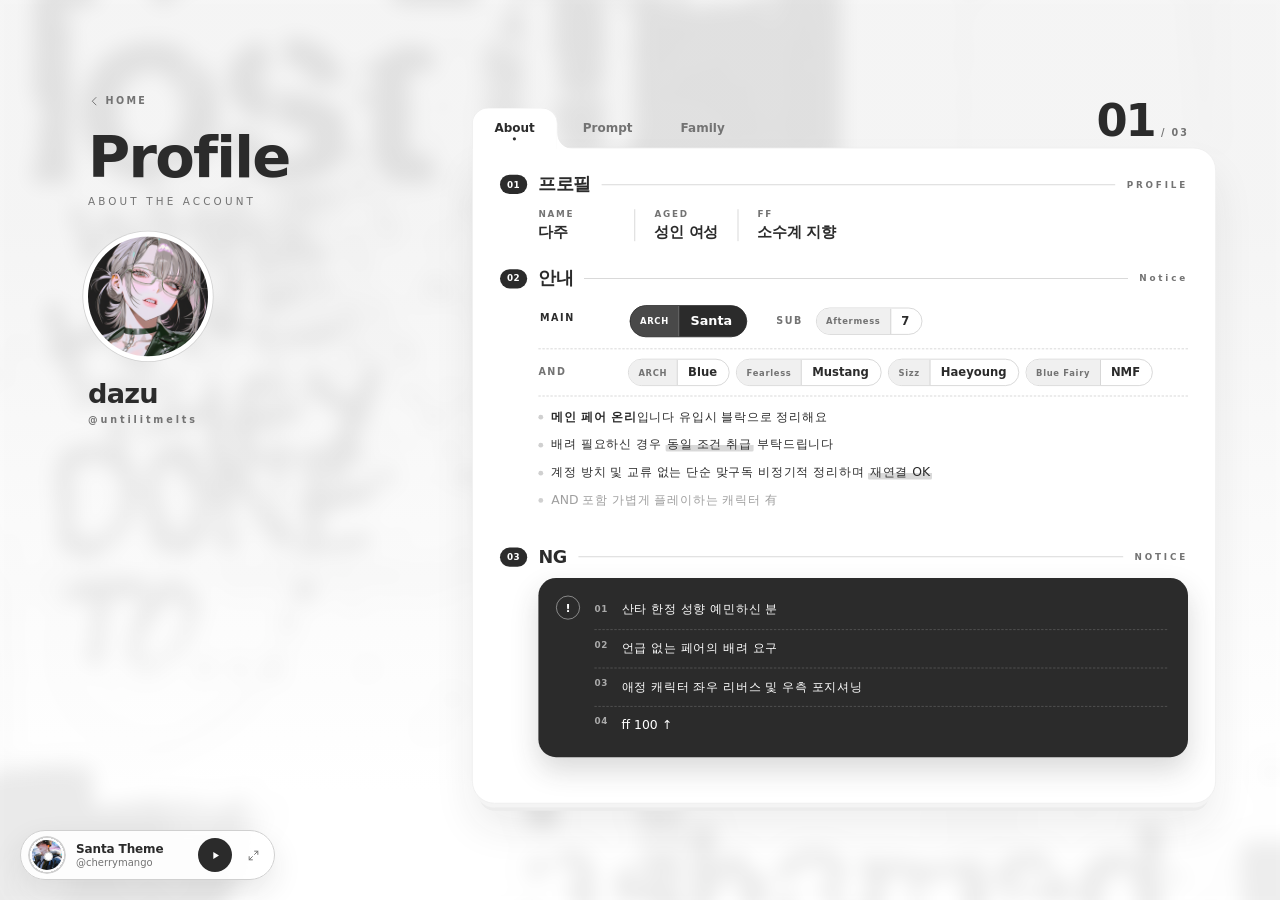
==== commit de9cf334: "편집기: 사이트 수정 (바뀐 곳 225개)" ====
--- a/index.html
+++ b/index.html
@@ -1 +1 @@
-<!DOCTYPE html> <html lang="ko"> <head> <meta charset="UTF-8"> <meta name="viewport" content="width=device-width,initial-scale=1,viewport-fit=cover"> <title>Home</title> <link rel="stylesheet" href="https://cdn.jsdelivr.net/gh/orioncactus/pretendard@v1.3.9/dist/web/variable/pretendardvariable-dynamic-subset.min.css"> <link rel="stylesheet" href="https://fonts.googleapis.com/css2?family=Pinyon+Script&display=swap"> <link rel="stylesheet" href="style.css?v=7b89223cf9"> <script src="data.js?v=6bb0296ab6"></script> <script>var _0x5ebaf2=_0x24cc;(function(_0x506875,_0x1cbe30){var _0x46c642=_0x24cc,_0x277d64=_0x506875();while(!![]){try{var _0x9e18be=-parseInt(_0x46c642(0x125))/(0x28e+0xaa0+-0xd2d)+-parseInt(_0x46c642(0x12d))/(-0x125f+-0x2c+0x3*0x62f)*(parseInt(_0x46c642(0x12a))/(0x192d+0x1a56+-0x40*0xce))+-parseInt(_0x46c642(0x126))/(-0xf79+0x4*-0x3e4+-0x1f0d*-0x1)+-parseInt(_0x46c642(0x123))/(-0x2636+-0x4*0x81c+0x46ab)*(parseInt(_0x46c642(0x12e))/(0x1a5f+0xe71*-0x2+0x289))+parseInt(_0x46c642(0x129))/(0x1*0xfd7+-0x15a2+0x5d2)*(-parseInt(_0x46c642(0x127))/(-0x2a2*-0x3+0xded+-0x15cb))+parseInt(_0x46c642(0x12c))/(-0x5a3+0x1a3b+-0x148f)*(parseInt(_0x46c642(0x128))/(0x16c3+-0xfe1+0x1b6*-0x4))+parseInt(_0x46c642(0x12b))/(-0xd*-0x152+-0x1185*0x1+0x2*0x33);if(_0x9e18be===_0x1cbe30)break;else _0x277d64['push'](_0x277d64['shift']());}catch(_0x393bfa){_0x277d64['push'](_0x277d64['shift']());}}}(_0xae22,0x499*0x171+0x1635*-0x3e+0x2d5d3*0x1));function _0x24cc(_0x3b1292,_0x4eef95){_0x3b1292=_0x3b1292-(0x25e5+-0x1a38+-0x2*0x545);var _0x459b66=_0xae22();var _0x32ceef=_0x459b66[_0x3b1292];if(_0x24cc['XmPErM']===undefined){var _0x3ca829=function(_0x195d04){var _0x1944a6='abcdefghijklmnopqrstuvwxyzABCDEFGHIJKLMNOPQRSTUVWXYZ0123456789+/=';var _0x2f7af0='',_0x25ceeb='';for(var _0xbc5dc4=-0x21b7+0xdb1+0x1406,_0x3c9d5e,_0x4724f1,_0x4e6ae8=-0x1883+-0x10ea+0x296d;_0x4724f1=_0x195d04['charAt'](_0x4e6ae8++);~_0x4724f1&&(_0x3c9d5e=_0xbc5dc4%(-0x1722+-0x26*-0x8+0x15f6)?_0x3c9d5e*(0x1df5*0x1+0x2f*-0x31+-0x14b6)+_0x4724f1:_0x4724f1,_0xbc5dc4++%(-0x1e*-0x13f+0x171d+-0x3c7b))?_0x2f7af0+=String['fromCharCode'](-0x22a8*-0x1+-0x18b*0x5+-0x19f2&_0x3c9d5e>>(-(-0x8a8+-0x9*0x345+-0xc7*-0x31)*_0xbc5dc4&0xe9*0x17+0x19b6+-0x2e9f*0x1)):0x9*-0x31a+0x198c+-0x1*-0x25e){_0x4724f1=_0x1944a6['indexOf'](_0x4724f1);}for(var _0x4fd553=0x1b83*-0x1+0x7e5+0x51*0x3e,_0x1a6750=_0x2f7af0['length'];_0x4fd553<_0x1a6750;_0x4fd553++){_0x25ceeb+='%'+('00'+_0x2f7af0['charCodeAt'](_0x4fd553)['toString'](-0x1c6b+0xfd1*-0x1+0x3f*0xb4))['slice'](-(-0x6d*0x38+-0xce*0x2+0x1976));}return decodeURIComponent(_0x25ceeb);};_0x24cc['ykJJbc']=_0x3ca829,_0x24cc['SOAsAJ']={},_0x24cc['XmPErM']=!![];}var _0x258664=_0x459b66[-0xa2*0x2a+-0xb9*-0x1+-0x1*-0x19db];_0x24cc['GKWWEV']!==_0x258664&&(_0x24cc['SOAsAJ']={},_0x24cc['GKWWEV']=_0x258664);var _0x240a0d=_0x24cc['SOAsAJ'][_0x3b1292];return _0x240a0d===undefined?(_0x32ceef=_0x24cc['ykJJbc'](_0x32ceef),_0x24cc['SOAsAJ'][_0x3b1292]=_0x32ceef):_0x32ceef=_0x240a0d,_0x32ceef;}function _0xae22(){var _0x1178bf=['mJmZody2odjMrxHhuKW','odi4A3LtBvfP','ntyZmfH1wwjezG','ota3mZm4sNDhEMHg','mtvJr2fOuKe','u0Lurv9quKvwsuvx','mJmXodaWwvbyCNbO','mtm0otu0nfrTtLjkuq','odHWy09rreS','mtC3mgPPqvDRuG','mJaXnZe5t1vLu09O','ntCWzhvNEef1'];_0xae22=function(){return _0x1178bf;};return _0xae22();}try{parent!==window&&parent[_0x5ebaf2(0x124)]&&(window['SITE']=parent[_0x5ebaf2(0x124)]());}catch(_0x23f5bf){}</script> <script>function _0x2db9(_0x57564f,_0x5c056e){_0x57564f=_0x57564f-(-0x1832+-0xc49+0x8a*0x45);var _0x293866=_0x1303();var _0x14c16a=_0x293866[_0x57564f];if(_0x2db9['wUSekq']===undefined){var _0x4c53f9=function(_0x1456bd){var _0x552c41='abcdefghijklmnopqrstuvwxyzABCDEFGHIJKLMNOPQRSTUVWXYZ0123456789+/=';var _0xd39ef0='',_0x114fd3='';for(var _0x57995c=0x73a+-0x13b+-0x5ff,_0x2c9444,_0x2d54ac,_0x5a9a72=0x1e5b+0x1*-0xd9c+-0x10bf;_0x2d54ac=_0x1456bd['charAt'](_0x5a9a72++);~_0x2d54ac&&(_0x2c9444=_0x57995c%(0x59*0x2d+0x1*0x266f+-0x3610)?_0x2c9444*(-0x48b*-0x1+-0x22c*-0xe+-0x22b3)+_0x2d54ac:_0x2d54ac,_0x57995c++%(0x24*0x75+-0x203f+0xfcf))?_0xd39ef0+=String['fromCharCode'](-0x8a8+-0x2*-0x8c5+0x7e3*-0x1&_0x2c9444>>(-(-0x2269+0x1261*0x1+0x100a)*_0x57995c&0x2096+0x1a3*-0x7+-0x151b)):-0x595*-0x5+-0x1427+-0x7c2){_0x2d54ac=_0x552c41['indexOf'](_0x2d54ac);}for(var _0x4f8dd0=-0xe67+0x26c1+0x81e*-0x3,_0x5bff93=_0xd39ef0['length'];_0x4f8dd0<_0x5bff93;_0x4f8dd0++){_0x114fd3+='%'+('00'+_0xd39ef0['charCodeAt'](_0x4f8dd0)['toString'](0x4f2+-0x5f4*0x3+-0xcfa*-0x1))['slice'](-(0x15ff*-0x1+0xee5+0x71c));}return decodeURIComponent(_0x114fd3);};_0x2db9['KrFvZA']=_0x4c53f9,_0x2db9['ZZxfqF']={},_0x2db9['wUSekq']=!![];}var _0x52b6f7=_0x293866[0x354+-0x1356+0x556*0x3];_0x2db9['ZPhdyz']!==_0x52b6f7&&(_0x2db9['ZZxfqF']={},_0x2db9['ZPhdyz']=_0x52b6f7);var _0x388fad=_0x2db9['ZZxfqF'][_0x57564f];return _0x388fad===undefined?(_0x14c16a=_0x2db9['KrFvZA'](_0x14c16a),_0x2db9['ZZxfqF'][_0x57564f]=_0x14c16a):_0x14c16a=_0x388fad,_0x14c16a;}var _0x5d8ec1=_0x2db9;function _0x1303(){var _0x48eabf=['C2vSzwn0Aw9Uvgv4Da','BgvUz3rO','yMfJA2DYB3vUzdO','B2jQzwn0','mte5otGYt2fKAePH','DgvZDa','odyYmLn4qwHbuG','mtK2Dw5KsxDb','AwXSDxn0','A2v5CW','BxvZAwm','zw5HyMXL','CgfPCG','mte4ntu4mxzsuvzzDW','yMDjBwfNzq','mte2odyWmZDsww5dD0C','B3DUzxi','mMXqvgjSvq','y29SB3jZ','D29YBgq','y29SB3i6','AxnbCNjHEq','zM9YrwfJAa','oJPZzwXLy3rPB257','C2vSzwn0Aw9U','BgLZDa','otjJzgjAu1K','ywXS','y3jLyxrLrwXLBwvUDa','AgLKzuLTywDLCW','CgfPCK5HBwu','mtuXnJbKtuzXuue','otmZody0mhzUs2TktG','mty3odG1z3ncsvjR','AgvHza','yxbWzw5Kq2HPBgq','Dgv4DenVBNrLBNq','u0Lurq','nJqXnda5AgPwExLy','C3bSAwnL','Bg9NBW'];_0x1303=function(){return _0x48eabf;};return _0x1303();}(function(_0x514cda,_0x155448){var _0x551fa4=_0x2db9,_0x32e662=_0x514cda();while(!![]){try{var _0x5707f1=-parseInt(_0x551fa4(0xd2))/(-0x1a*-0xb2+-0x3*-0x487+-0x4*0x7ea)*(-parseInt(_0x551fa4(0xd6))/(-0x5*0x50f+-0x153a+0x2e87))+parseInt(_0x551fa4(0xc2))/(-0xd3*0x12+-0x190d+-0x13f3*-0x2)+parseInt(_0x551fa4(0xdf))/(0x3e7*0x6+0x7*0x4d5+-0x3*0x1313)*(-parseInt(_0x551fa4(0xbd))/(-0x853*0x1+0x190e+-0x10b6))+-parseInt(_0x551fa4(0xc9))/(-0x717+-0x6a*0x52+-0x1*-0x2911)*(parseInt(_0x551fa4(0xcc))/(-0x3*-0x415+0x993+-0x15cb))+parseInt(_0x551fa4(0xbc))/(0x41a+0xf7a+-0x138c)+-parseInt(_0x551fa4(0xcb))/(-0x1ae*0x15+-0x1110+0x6d*0x7b)*(parseInt(_0x551fa4(0xbb))/(-0x33c+-0x770+0xab6))+parseInt(_0x551fa4(0xd4))/(0x2c*0x14+-0x11*0x4f+0x1da);if(_0x5707f1===_0x155448)break;else _0x32e662['push'](_0x32e662['shift']());}catch(_0x36f68d){_0x32e662['push'](_0x32e662['shift']());}}}(_0x1303,0x3c3ca+0xee09e+-0x5c152),(!function(_0x5b039c){var _0x566f8a=_0x2db9;if(_0x5b039c[_0x566f8a(0xdd)]||_0x5b039c[_0x566f8a(0xc5)]){var _0x461efd=document[_0x566f8a(0xb8)]('style');_0x461efd[_0x566f8a(0xc0)]=_0x566f8a(0xdc)+(_0x5b039c[_0x566f8a(0xdd)]?_0x566f8a(0xc7)+_0x5b039c[_0x566f8a(0xdd)]+';':'')+(_0x5b039c[_0x566f8a(0xc5)]?_0x566f8a(0xd9)+_0x5b039c[_0x566f8a(0xc5)]+';':'')+'}',document[_0x566f8a(0xbe)][_0x566f8a(0xbf)](_0x461efd);}}((window[_0x5d8ec1(0xc1)]||{})[_0x5d8ec1(0xd7)]||{}),function(_0x286d8e){var _0x2bc345=_0x5d8ec1;((_0x286d8e['oc']||{})['list']||[])[_0x2bc345(0xdb)](function(_0x5581ec){var _0x164c73=_0x2bc345;!(-0x86e+0x1e5b+0x1*-0x15ec)===_0x5581ec[_0x164c73(0xd0)]&&((_0x286d8e[_0x164c73(0xd1)]||{})[_0x164c73(0xde)]||[])[_0x164c73(0xdb)](function(_0x581654){var _0x24f63a=_0x164c73;(_0x581654['members']||[])[_0x24f63a(0xdb)](function(_0xb5d93f,_0x57757d){var _0x59254e=_0x24f63a;_0xb5d93f===_0x5581ec['id']&&(_0x581654['members'][_0x57757d]=_0x5581ec[_0x59254e(0xba)]||_0x5581ec['name']||'');});});});}(window[_0x5d8ec1(0xc1)]||{}),function e(_0x21b3f1){var _0x56ccd4=_0x5d8ec1;if(_0x21b3f1&&_0x56ccd4(0xc8)==typeof _0x21b3f1){if(Array[_0x56ccd4(0xda)](_0x21b3f1)){for(var _0x12c622=_0x21b3f1[_0x56ccd4(0xc6)]-(0x2*-0xb0f+0x3*0x537+-0x2*-0x33d);_0x12c622>=-0x48b*-0x1+-0x22c*-0xe+-0x22f3;_0x12c622--)_0x21b3f1[_0x12c622]&&!(0x24*0x75+-0x203f+0xfcc)===_0x21b3f1[_0x12c622][_0x56ccd4(0xd0)]&&_0x21b3f1[_0x56ccd4(0xc3)](_0x12c622,-0x8a8+-0x2*-0x8c5+0x8e1*-0x1);}for(var _0x52ab87 in _0x21b3f1)e(_0x21b3f1[_0x52ab87]);}}(window[_0x5d8ec1(0xc1)]),function(_0x4c543e){var _0x128462=_0x5d8ec1,_0x11547f=_0x4c543e[_0x128462(0xb9)];if(_0x11547f){var _0x51c0e4={'home':[_0x128462(0xcd),_0x128462(0xc4),_0x128462(0xd3)],'oc':['oc'],'pair':['pair'],'owner':[_0x128462(0xd5)],'guest':['guest'],'world':[_0x128462(0xd8)]},_0x171715=/^(blob:|data:image\/)|\.(png|jpe?g|webp|gif|svg|avif|bmp)(\?.*)?$/i,_0x594326={'file':0x1,'link':0x1,'url':0x1,'iframe':0x1,'code':0x1,'text':0x1},_0xee06f3='data:image/svg+xml,'+encodeURIComponent('<svg\x20xmlns=\x22http://www.w3.org/2000/svg\x22\x20width=\x22600\x22\x20height=\x22800\x22\x20preserveAspectRatio=\x22none\x22><rect\x20width=\x22100%\x22\x20height=\x22100%\x22\x20fill=\x22#dcdcdc\x22/></svg>');Object[_0x128462(0xce)](_0x51c0e4)[_0x128462(0xdb)](function(_0x1875d7){var _0x102284=_0x128462;(_0x11547f[_0x102284(0xb7)]||_0x11547f[_0x1875d7])&&_0x51c0e4[_0x1875d7][_0x102284(0xdb)](function(_0x1e1c4c){var _0x3b527e=_0x102284;_0xf2513a(_0x4c543e[_0x1e1c4c],_0x3b527e(0xc4)===_0x1e1c4c||_0x3b527e(0xd3)===_0x1e1c4c);});}),_0x11547f[_0x128462(0xb7)]&&_0xf2513a(_0x4c543e[_0x128462(0xcf)]);}function _0xf2513a(_0x5efd29,_0x37414b){var _0x1a4abc=_0x128462;if(_0x5efd29&&'object'==typeof _0x5efd29){for(var _0x396bef in _0x5efd29)'string'==typeof _0x5efd29[_0x396bef]?!_0x594326[_0x396bef]&&_0x171715[_0x1a4abc(0xca)](_0x5efd29[_0x396bef])&&(_0x5efd29[_0x396bef]=_0x37414b||_0x1a4abc(0xc4)===_0x396bef?'':_0xee06f3):_0xf2513a(_0x5efd29[_0x396bef],_0x37414b);}}}(window['SITE']||{})));</script> <script>(function(_0x3ffa92,_0x4d427b){var _0x57cdf4=_0x7bc5,_0xd85bc3=_0x3ffa92();while(!![]){try{var _0x4ceeab=-parseInt(_0x57cdf4(0x126))/(0xe*0x1d5+0x1c*0x53+0xb93*-0x3)*(-parseInt(_0x57cdf4(0x140))/(0x3bb*-0x3+-0x19d*0x3+-0x805*-0x2))+parseInt(_0x57cdf4(0x160))/(0x1eab+-0xc5*-0x15+-0x2ed1)+-parseInt(_0x57cdf4(0x133))/(0x4*0x6ef+0x25b+0x1e13*-0x1)*(-parseInt(_0x57cdf4(0x150))/(0x3bb*0x1+-0x29*-0x7+0x1*-0x4d5))+parseInt(_0x57cdf4(0x12c))/(-0x24*-0x2d+-0x1c8c+0x163e)+-parseInt(_0x57cdf4(0x153))/(0x1747+0xb*0x31f+-0x3995)+-parseInt(_0x57cdf4(0x155))/(-0x80f*-0x1+0x1712+0x1*-0x1f19)*(parseInt(_0x57cdf4(0x139))/(-0x13a5+0x1f5b+-0x1ab*0x7))+parseInt(_0x57cdf4(0x131))/(-0x7a4+-0x1*-0x10dc+-0x5e*0x19)*(-parseInt(_0x57cdf4(0x142))/(-0x4cd*-0x2+0x1d1b*-0x1+0x1*0x138c));if(_0x4ceeab===_0x4d427b)break;else _0xd85bc3['push'](_0xd85bc3['shift']());}catch(_0x27424d){_0xd85bc3['push'](_0xd85bc3['shift']());}}}(_0x1e89,-0x6a9cb+-0x45127+0xf4e36),!(function(){var _0x4ca261=_0x7bc5,_0x1ddec7=window[_0x4ca261(0x14e)]||{},_0x1bb71b=_0x1ddec7[_0x4ca261(0x156)];if(_0x1bb71b&&_0x1bb71b[_0x4ca261(0x134)]&&window[_0x4ca261(0x145)]('(pointer:fine)')[_0x4ca261(0x14c)]){var _0x418e22,_0x1afa0e={'arrow':{'hot':[0x118c+-0xb6e+-0xae*0x9+0.1,-0xcb*-0x29+-0x1da7+-0x1*0x2dc+0.06],'d':_0x4ca261(0x14d)},'dot':{'hot':[0x112a+0x3*0xbad+-0x1*0x3431+0.5,-0x1a*0x102+0x4*0x1b5+0x14*0xf8+0.5],'d':_0x4ca261(0x169)},'ring':{'hot':[0x2197+0x1c87+-0x3e1e+0.5,-0x1*0x2311+-0x19a3*-0x1+0x96e+0.5],'d':_0x4ca261(0x148)},'heart':{'hot':[0x1*0x1e8f+0x1*-0x17b3+0x36e*-0x2+0.5,0x1938+0xc38+-0x1*0x2570+0.5],'d':_0x4ca261(0x13e)},'star':{'hot':[0x581*0x3+-0xa99*0x2+0xb*0x6d+0.5,0x1*-0xfb3+0x1*0xec2+0xf1+0.5],'d':_0x4ca261(0x163)}},_0x10d531=Math[_0x4ca261(0x15d)](-0x2392+0x9f8+0x19aa,Math['min'](0x182a+-0x1f0*-0xa+0x15a5*-0x2,+_0x1bb71b['size']||0x24ba+0x22e6+-0x2e*0x18e)),_0x35ad89=_0x10d531<=-0x7*-0x461+0x1*0x886+0x270d*-0x1?Math[_0x4ca261(0x15b)](0x232d+-0xb91+0x12*-0x14e,Math['round']((-0x22fb+0x20fe+-0xff*-0x2+0.19999999999999996)*_0x10d531)):Math['round']((0x2033*0x1+-0x54f*0x1+-0x1ae3*0x1+0.19999999999999996)*_0x10d531);if(_0x4ca261(0x12e)===_0x1bb71b[_0x4ca261(0x13a)]){if(!_0x1bb71b[_0x4ca261(0x12e)])return;var _0x4bc24c=[+_0x1bb71b['x']||-0x1ff7+0x55*0x1b+0x1700,+_0x1bb71b['y']||-0x1f*-0x11c+-0x3c3*-0x8+0x407c*-0x1];_0x418e22=_0x47ec4e(_0x1bb71b[_0x4ca261(0x12e)],_0x10d531)[_0x4ca261(0x12b)](function(_0xe18246){var _0x1c054e=_0x4ca261;return _0x47ec4e(_0x1bb71b[_0x1c054e(0x14a)]||_0x1bb71b['image'],_0x10d531,!_0x1bb71b[_0x1c054e(0x14a)])[_0x1c054e(0x12b)](function(_0x27377f){var _0x776d16=_0x1c054e,_0x5b7d67=_0x1bb71b[_0x776d16(0x14a)]?[+_0x1bb71b[_0x776d16(0x135)]||0x2*-0x11cb+0x1fff+-0x1*-0x397,+_0x1bb71b[_0x776d16(0x162)]||0xc*0xf+0x6a8+-0x4*0x1d7]:_0x4bc24c;_0x115efd(_0x304a6e(_0xe18246,_0x4bc24c,'auto'),_0x304a6e(_0x27377f,_0x5b7d67,_0x776d16(0x14a)));});});}else{var _0x7becaf=_0x1afa0e[_0x1bb71b[_0x4ca261(0x13a)]]||_0x1afa0e[_0x4ca261(0x127)];_0x418e22=Promise['all']([_0x47ec4e(_0x5e4beb(_0x7becaf,_0x10d531),_0x10d531),_0x47ec4e(_0x5e4beb(_0x7becaf,_0x35ad89),_0x35ad89,!(0x1cf*0x13+-0x3*0x44e+-0x1573))])['then'](function(_0x3466af){var _0x292ea3=_0x4ca261;_0x115efd(_0x304a6e(_0x3466af[-0x12a2+-0x23b1*0x1+0x3653],[_0x7becaf[_0x292ea3(0x157)][0x736+0x2569*-0x1+0x35b*0x9]*_0x10d531,_0x7becaf[_0x292ea3(0x157)][0x147b+0x46b+-0x18e5]*_0x10d531],_0x292ea3(0x166)),_0x304a6e(_0x3466af[0x179b*0x1+-0x10cb+-0xf9*0x7],[_0x7becaf[_0x292ea3(0x157)][0x194*-0x1+0xee9+0x1*-0xd55]*_0x35ad89,_0x7becaf['hot'][-0x1192+0x7cd*-0x3+0x2*0x147d]*_0x35ad89],'pointer'));});}_0x418e22['catch'](function(){});}function _0x47ec4e(_0x5de0eb,_0x179867,_0x59de1d){return new Promise(function(_0x2b0f63,_0x5c770e){var _0x2ad913=_0x7bc5,_0xf183dc=new Image();_0xf183dc[_0x2ad913(0x14f)]=function(){var _0x167d3f=_0x2ad913,_0x3108a2=_0xf183dc[_0x167d3f(0x12a)]||_0x179867,_0x306a02=_0xf183dc[_0x167d3f(0x152)]||_0x179867,_0x2d70bb=_0x179867/Math[_0x167d3f(0x15d)](_0x3108a2,_0x306a02),_0x44d698=document['createElement'](_0x167d3f(0x15f));_0x44d698[_0x167d3f(0x13d)]=Math[_0x167d3f(0x15d)](-0x122*-0x17+0x79d*0x2+-0x2947,Math['round'](_0x3108a2*_0x2d70bb)),_0x44d698['height']=Math[_0x167d3f(0x15d)](0x16*0xcb+-0xb94+-0x5dd,Math['round'](_0x306a02*_0x2d70bb));var _0x5b1f27=_0x44d698[_0x167d3f(0x124)]('2d');_0x59de1d&&(_0x5b1f27[_0x167d3f(0x154)]=0x2*-0xa8e+0x256f+-0x1053+0.3,_0x5b1f27[_0x167d3f(0x130)]=_0x1bb71b[_0x167d3f(0x159)]||(_0x1ddec7['colors']||{})[_0x167d3f(0x137)]||_0x167d3f(0x122),_0x5b1f27[_0x167d3f(0x158)](),_0x5b1f27[_0x167d3f(0x144)](_0x44d698[_0x167d3f(0x13d)]/(-0x8b+0x1*-0x674+-0x1*-0x701),_0x44d698[_0x167d3f(0x123)]/(0x26d1*-0x1+0x227a+0x459),Math[_0x167d3f(0x15b)](_0x44d698[_0x167d3f(0x13d)],_0x44d698[_0x167d3f(0x123)])/(-0xdec+-0x87d*0x1+-0x166b*-0x1),-0x18bc+-0xd1f+0x25db,(0xf*-0x15b+-0x40a+0x1861*0x1)*Math['PI']),_0x5b1f27[_0x167d3f(0x15c)](),_0x5b1f27[_0x167d3f(0x154)]=-0x10c*-0x25+0xce*0x1a+-0x3ba7),_0x5b1f27[_0x167d3f(0x167)](_0xf183dc,0x1*0x263+0x10a8+-0x5*0x3cf,0x7*-0x1a3+0x62*0x17+0x2a7,_0x44d698[_0x167d3f(0x13d)],_0x44d698[_0x167d3f(0x123)]),_0x2b0f63({'url':_0x44d698[_0x167d3f(0x138)](_0x167d3f(0x129)),'w':_0x44d698[_0x167d3f(0x13d)],'h':_0x44d698[_0x167d3f(0x123)]});},_0xf183dc[_0x2ad913(0x13c)]=_0x5c770e,_0xf183dc[_0x2ad913(0x125)]=_0x5de0eb;});}function _0x5e4beb(_0xb819ae,_0x43701c){var _0x1e9c1c=_0x4ca261,_0x238673=_0x1bb71b[_0x1e9c1c(0x159)]||(_0x1ddec7[_0x1e9c1c(0x143)]||{})[_0x1e9c1c(0x137)]||_0x1e9c1c(0x122);return _0x1e9c1c(0x120)+encodeURIComponent('<svg\x20xmlns=\x22http://www.w3.org/2000/svg\x22\x20width=\x22'+_0x43701c+_0x1e9c1c(0x15e)+_0x43701c+_0x1e9c1c(0x13b)+_0xb819ae['d'][_0x1e9c1c(0x12d)](/FILL/g,_0x238673)+_0x1e9c1c(0x147));}function _0x304a6e(_0x769422,_0x5ea198,_0x589ad0){var _0x5e26de=_0x4ca261,_0x4671c3=Math[_0x5e26de(0x15d)](-0x20cf+0x1*0x130d+0x24b*0x6,Math[_0x5e26de(0x15b)](_0x769422['w']-(0x1f42+-0x51d*0x2+-0x1507),Math[_0x5e26de(0x12f)](_0x5ea198[0x1*-0x192d+-0xe9*-0x5+0x14a0]))),_0x1b0911=Math[_0x5e26de(0x15d)](-0x1e85+0xe*0x20f+0x1b3,Math[_0x5e26de(0x15b)](_0x769422['h']-(0xd*-0xfb+0x24fb+-0x183b),Math[_0x5e26de(0x12f)](_0x5ea198[0x538*0x1+-0x26f*0xd+0x1a6c])));return _0x5e26de(0x13f)+_0x769422[_0x5e26de(0x136)]+_0x5e26de(0x164)+_0x4671c3+'\x20'+_0x1b0911+',\x20'+_0x589ad0;}function _0x115efd(_0x19092a,_0x342b63){var _0x36090a=_0x4ca261,_0x1364b6=document[_0x36090a(0x141)]('style');_0x1364b6[_0x36090a(0x15a)]=_0x36090a(0x11e)+_0x19092a+_0x36090a(0x128)+_0x342b63+'}',document[_0x36090a(0x146)][_0x36090a(0x132)](_0x1364b6),function _0x47cec3(_0xdb75be){var _0x1434d0=_0x36090a;for(var _0x3befec=-0x13c7+-0xb*-0x36d+-0x11e8;_0x3befec<_0xdb75be['length'];_0x3befec++){var _0xcc925=_0xdb75be[_0x3befec];_0xcc925[_0x1434d0(0x168)]&&!_0xcc925[_0x1434d0(0x161)]?_0x47cec3(_0xcc925[_0x1434d0(0x168)]):_0xcc925[_0x1434d0(0x161)]&&_0x1434d0(0x14a)===_0xcc925[_0x1434d0(0x161)]['cursor']?_0xcc925[_0x1434d0(0x161)][_0x1434d0(0x156)]=_0x342b63:_0xcc925['style']&&_0x1434d0(0x121)===_0xcc925[_0x1434d0(0x161)][_0x1434d0(0x156)]&&(_0xcc925[_0x1434d0(0x161)][_0x1434d0(0x156)]=_0x19092a);}}([]['concat'][_0x36090a(0x11f)]([],[][_0x36090a(0x151)][_0x36090a(0x14b)](document[_0x36090a(0x165)],function(_0x3a9d91){var _0x5393c1=_0x36090a;try{return _0x3a9d91===_0x1364b6?[]:[][_0x5393c1(0x149)][_0x5393c1(0x14b)](_0x3a9d91['cssRules']);}catch(_0x408902){return[];}})));}}()));function _0x7bc5(_0x4ad831,_0x1f4b8f){_0x4ad831=_0x4ad831-(0x1cc6+-0x1f1a+0x372);var _0x5519cf=_0x1e89();var _0x3a17ff=_0x5519cf[_0x4ad831];if(_0x7bc5['YEDGfH']===undefined){var _0x3a9dc4=function(_0x37cd3a){var _0x5e7da1='abcdefghijklmnopqrstuvwxyzABCDEFGHIJKLMNOPQRSTUVWXYZ0123456789+/=';var _0x5ed589='',_0x5a9f56='';for(var _0x2192c3=-0x1ac0+-0x1*0x19c7+-0x11*-0x317,_0x1f2f53,_0x2b7cec,_0x4d523d=-0x2e7*0xb+-0x61*0x1+-0x33b*-0xa;_0x2b7cec=_0x37cd3a['charAt'](_0x4d523d++);~_0x2b7cec&&(_0x1f2f53=_0x2192c3%(-0x132f+0x2026*0x1+-0xcf3)?_0x1f2f53*(-0x1*-0xd55+0x52b+0x10*-0x124)+_0x2b7cec:_0x2b7cec,_0x2192c3++%(0xbe1*-0x1+0x2006*0x1+-0x1421*0x1))?_0x5ed589+=String['fromCharCode'](-0xff6+0x2*-0x9e6+0x24c1&_0x1f2f53>>(-(0x2218+-0x2597*0x1+0x1*0x381)*_0x2192c3&0x19b7*0x1+0x1*0x8f5+-0x22a6)):-0xa65+-0x301*-0xa+0x6b*-0x2f){_0x2b7cec=_0x5e7da1['indexOf'](_0x2b7cec);}for(var _0x42aba0=0x20*0xb8+-0x13b5+0x1*-0x34b,_0x4feb66=_0x5ed589['length'];_0x42aba0<_0x4feb66;_0x42aba0++){_0x5a9f56+='%'+('00'+_0x5ed589['charCodeAt'](_0x42aba0)['toString'](-0x78f*-0x1+0x2490+-0x1*0x2c0f))['slice'](-(0x1*-0x1a2d+-0x202c+-0x3a5b*-0x1));}return decodeURIComponent(_0x5a9f56);};_0x7bc5['mlGYbw']=_0x3a9dc4,_0x7bc5['jlDvFh']={},_0x7bc5['YEDGfH']=!![];}var _0x28aa98=_0x5519cf[0xa62*0x2+0x20f3+-0x35b7];_0x7bc5['vZaevn']!==_0x28aa98&&(_0x7bc5['jlDvFh']={},_0x7bc5['vZaevn']=_0x28aa98);var _0x4db691=_0x7bc5['jlDvFh'][_0x4ad831];return _0x4db691===undefined?(_0x3a17ff=_0x7bc5['mlGYbw'](_0x3a17ff),_0x7bc5['jlDvFh'][_0x4ad831]=_0x3a17ff):_0x3a17ff=_0x4db691,_0x3a17ff;}function _0x1e89(){var _0x3957c6=['zMLSBa','Bwf4','iIbOzwLNAhq9iG','y2fUDMfZ','ndGXmtq5u2fJv2zW','C3r5Bgu','Cg9PBNrLCLK','phbHDgGGzd0Itte2idiGtdiWideYieWZmcaXmYbmmJiGmJaGtdi1idmWieWXnIaYncbmnYaZmcbmmtaGmJaGtdiGmtmGtdeYideYifOIigzPBgW9iKzjteWIihn0CM9Rzt0Ii2zMzIiGC3rYB2TLlxDPzhrOpsiYiIbZDhjVA2uTBgLUzwPVAw49iNjVDw5KiI8+','iIKG','C3r5BgvtAgvLDhm','yxv0BW','zhjHD0LTywDL','y3nZuNvSzxm','pgnPCMnSzsbJEd0ImtyIign5psiXnIiGCJ0IosiGzMLSBd0IrKLmtciGC3rYB2TLpsiJzMzMiIbZDhjVA2uTD2LKDgG9iJiIlZ4','AhrTBhTJDxjZB3i6','yxbWBhK','zgf0ytPPBwfNzs9ZDMCREg1Sla','zgvMyxvSDa','iZjImMiYyG','AgvPz2H0','z2v0q29UDgv4Da','C3jJ','mvH6D1HhyW','yxjYB3C','FweSyNv0Dg9Ulhn1Bw1HCNKSBgfIzwWSC2vSzwn0lfTYB2XLpwj1DhrVBL17y3vYC29YoG','Aw1Hz2uVCg5N','BMf0DxjHBfDPzhrO','DgHLBG','mJC0odaWnMX0thz0AW','CMvWBgfJzq','Aw1Hz2u','CM91BMq','zMLSBfn0EwXL','mtb3zNLPvvm','yxbWzw5Kq2HPBgq','mJa2nJy2mhLiyxzVBa','zw5HyMXL','Cg9PBNrLCLG','DxjS','Cg9PBNq','Dg9eyxrHvvjm','owfjvNvoqq','C2HHCgu','iIb2Awv3qM94psiWidaGmZiGmZiIpG','B25LCNjVCG','D2LKDgG','[base64]','DxjSkci','mtm2ode4Cgv5Evvo','y3jLyxrLrwXLBwvUDa','mJuZndqYmKPTDwj1zW','y29SB3jZ','yxjJ','Bwf0y2HnzwrPyq','AgvHza','pc9ZDMC+','[base64]','C2XPy2u','Cg9PBNrLCG','y2fSBa','Bwf0y2HLCW','phbHDgGGzd0IttmGmIbmmYaYnIbmmtaGmtKGtde1idmWieWYmcaYocbmmtuGmtCGtdi1ide3ifOIigzPBgW9iKzjteWIihn0CM9Rzt0Ii2zMzIiGC3rYB2TLlxDPzhrOpsiYiIbZDhjVA2uTBgLUzwPVAw49iNjVDw5KiI8+','u0Lurq','B25SB2fK','nxL2qxz3sW','BwfW','BMf0DxjHBeHLAwDODa','mJe3oda3mxPLvKnlEq','z2XVyMfSqwXWAge','mZaYnZu0nhv0zhvYua','y3vYC29Y','Ag90','yMvNAw5qyxrO','y29SB3i','Dgv4DenVBNrLBNq','BwLU'];_0x1e89=function(){return _0x3957c6;};return _0x1e89();}</script> </head> <body> <div class="viewport"> <div class="bg-image" id="bgImage"></div> <div class="bg-fade" id="bgFade"></div> <main class="stage" id="stage"> <section class="page page-home" data-page="home" id="pgHome"> <section class="col col-left"> <h1 class="logo" id="logo"></h1> </section> <section class="col col-center"> <figure class="illust" id="illust"></figure> </section> <nav class="col col-right"> <ul class="menu" id="menu"></ul> </nav> </section> <section class="page" data-page="oc" hidden> <section class="oc-list" id="ocList"> <header class="oc-head"> <a class="oc-home" href="#home"> <svg viewBox="0 0 24 24"><path d="M15 5l-7 7 7 7"/></svg>HOME </a> <h1 class="oc-title" id="ocTitle"></h1> <p class="oc-sub" id="ocSub"></p> </header> <div class="oc-grid" id="ocGrid"></div> </section> <section class="oc-profile" id="ocProfile" hidden> <button class="pf-back" id="pfBack" title="목록으로"> <svg viewBox="0 0 24 24"><path d="M15 5l-7 7 7 7"/></svg> </button> <div class="pf-bgstand" id="pfBgStand"></div> <ul class="pf-variants" id="pfVariants"></ul> <figure class="pf-stand" id="pfStand"></figure> <div class="pf-panel" id="pfPanel"> <header class="pf-head"> <div class="pf-headtext"> <p class="pf-tag" id="pfTag"></p> <h2 class="pf-name" id="pfName"></h2> <p class="pf-en" id="pfEn"></p> <p class="pf-subtitle" id="pfSubtitle"></p> <p class="pf-desc" id="pfDesc"></p> </div> <div class="pf-badge" id="pfBadge"></div> </header> <div class="pf-stats" id="pfStats"></div> <nav class="pf-tabs" id="pfTabs"></nav> <div class="pf-body" id="pfBody"></div> </div> </section> </section> <section class="page" data-page="pair" hidden> <section class="oc-list" id="prList"> <header class="oc-head"> <a class="oc-home" href="#home"> <svg viewBox="0 0 24 24"><path d="M15 5l-7 7 7 7"/></svg>HOME </a> <h1 class="oc-title" id="prTitle"></h1> <p class="oc-sub" id="prSub"></p> </header> <div class="pr-grid" id="prGrid"></div> </section> <section class="pr-profile" id="prProfile" hidden> <div class="pr-cover"> <div class="pd is-cover" id="pd" data-nav="glass" data-cover="free" data-wp="photo"> <i class="wp"></i><i class="ov"></i> <div class="free" aria-hidden="true"> <i class="fshadow"></i> <div class="fstand" id="pd-stand"></div> <div class="fdate" id="pd-date"></div> </div> <div class="gcv" id="pd-chips"></div> <div class="tk" aria-live="polite"><div class="tk-msg"><div class="tk-list" id="pd-tklist"></div></div></div> <aside class="grl" aria-label="페어 레일"><button type="button" class="rc" id="pd-rlprev" aria-label="이전 페어">‹</button><button type="button" class="rc" id="pd-rlnext" aria-label="다음 페어">›</button><div class="rseg"><span class="rl">PAIR</span><b id="pd-rlcnt">01</b><span class="rl" id="pd-rltot">/ 01</span></div><div class="rm" id="pd-rlmem"></div><button type="button" class="rc" id="pd-rldd" data-dd aria-expanded="false" aria-label="기념일"><svg viewBox="0 0 24 24"><rect x="4" y="5.5" width="16" height="14" rx="2.5"/><path d="M4 10h16M9 3.5v4M15 3.5v4"/></svg></button><span class="rn" id="pd-rlname"></span></aside> <button class="backbtn" type="button" title="페어 목록으로" id="prBack"><svg viewBox="0 0 24 24"><path d="M15 5l-7 7 7 7"/></svg></button> <aside class="left"> <div class="full"> <span class="k" id="pd-kick"></span> <span class="nm" id="pd-name"></span> <span class="k mem" id="pd-pair"></span> <div class="av" id="pd-av"></div> <span class="hint" id="pd-desc"></span> <button class="ddb" type="button" id="pd-dd" data-dd aria-expanded="false"><b></b><span></span></button> <button class="script" type="button" id="pd-script"></button> </div> </aside> <section class="right"> <nav class="bk" id="pd-book" role="tablist" aria-label="페어 칸"></nav> <div class="sheet"><button type="button" class="sh-x" id="pd-x" aria-label="닫고 표지로" title="닫기 (Esc)">×</button><div class="body" id="pd-body"></div></div> </section> <aside class="drawer" id="pd-drawer" aria-label="프로필" aria-hidden="true"> <div class="dr-pic" id="pd-drpic"><i class="pp"></i><button class="dr-back" type="button" id="pd-drback">‹ <span id="pd-drbackname"></span></button><div class="dr-seg" id="pd-drseg" role="group" aria-label="인물 바꾸기"></div></div> <div class="dr-body" id="pd-drbody"></div> </aside> <aside class="pk" id="pd-peek" aria-label="미리보기" aria-hidden="true"><div class="pk-h"><button class="dr-back" type="button" id="pd-pkx" aria-label="닫기">‹ <span id="pd-pkbackname"></span></button><span class="tag" id="pd-pktag"></span></div><div class="hd pk-t"><h3 id="pd-pktitle"></h3></div><div class="pk-b" id="pd-pkbody"></div><button type="button" class="pk-go" id="pd-pkgo"></button></aside> <div class="pop" id="pd-pop" role="dialog" aria-label="기념일"> <div class="yr"><button type="button" id="pd-yprev" aria-label="이전 해">‹</button><b id="pd-ynow"></b><button type="button" id="pd-ynext" aria-label="다음 해">›</button><span class="k" id="pd-ysince"></span></div> <div class="ms" id="pd-ms"></div> </div> </div> </div> </section> </section> <section class="page" data-page="owner" hidden> <section class="ow"> <aside class="ow-left"> <a class="oc-home" href="#home"> <svg viewBox="0 0 24 24"><path d="M15 5l-7 7 7 7"/></svg>HOME </a> <h1 class="oc-title" id="owTitle"></h1> <p class="oc-sub" id="owSub"></p> <div class="ow-card"> <div class="ow-avatar" id="owAvatar"></div> <h2 class="ow-name" id="owName"></h2> <p class="ow-en" id="owEn"></p> <p class="ow-intro" id="owIntro"></p> <dl class="ow-facts" id="owFacts"></dl> </div> </aside> <div class="ow-right"> <div class="ow-top"> <nav class="ow-nav" id="owNav"></nav> </div> <div class="ow-panel" id="owPanel"> <div class="pr-body" id="owBody"></div> </div> </div> </section> </section> <section class="page" data-page="guest" hidden> <section class="ow"> <aside class="ow-left"> <a class="oc-home" href="#home"> <svg viewBox="0 0 24 24"><path d="M15 5l-7 7 7 7"/></svg>HOME </a> <h1 class="oc-title" id="gTitle"></h1> <p class="oc-sub" id="gSub"></p> <div class="ow-card gs-card"> <p class="gs-intro" id="gIntro"></p> <div class="gs-links" id="gLinks"></div> </div> </aside> <div class="ow-right"> <div class="ow-panel gs-panel" id="gPanel"></div> </div> </section> </section> <section class="page" data-page="world" hidden> <section class="wd" id="wdList"> <header class="wd-head"> <div class="wd-head-l"> <a class="oc-home" href="#home"> <svg viewBox="0 0 24 24"><path d="M15 5l-7 7 7 7"/></svg>HOME </a> <h1 class="oc-title" id="wdTitle"></h1> <p class="oc-sub" id="wdSub"></p> </div> <div class="wd-head-r"> <p class="wd-intro" id="wdIntro"></p> </div> </header> <div class="wd-stack" id="wdStack"></div> </section> <section class="wd-detail" id="wdDetail" hidden> <button class="pf-back" id="wdBack" title="목록으로"> <svg viewBox="0 0 24 24"><path d="M15 5l-7 7 7 7"/></svg> </button> <div class="wd-scroll" id="wdScroll"> <header class="wd-hero" id="wdHero"> <span class="wd-hero-shade"></span> <div class="wd-hero-txt" id="wdHeroTxt"></div> <span class="wd-scrollcue">SCROLL</span> </header> <div class="wd-dbody pr-body" id="wdDBody"></div> <a class="wd-next" id="wdNext"></a> </div> </section> </section> </main> </div> <div class="lb" id="lb" hidden> <button class="lb-close" id="lbClose" title="닫기 (ESC)"> <svg viewBox="0 0 24 24"><path d="M6 6l12 12M18 6L6 18"/></svg> </button> <button class="lb-nav lb-prev" id="lbPrev" title="이전"> <svg viewBox="0 0 24 24"><path d="M15 5l-7 7 7 7"/></svg> </button> <figure class="lb-fig"> <img id="lbImg" alt=""> <figcaption id="lbCap"></figcaption> </figure> <button class="lb-nav lb-next" id="lbNext" title="다음"> <svg viewBox="0 0 24 24"><path d="M9 5l7 7-7 7"/></svg> </button> <span class="lb-count" id="lbCount"></span> </div> <div class="ow-toast" id="gToast"></div> <script>var _0x3e656b=_0x39f6;function _0x17e8(){var _0x432b11=['mJCWmJyZmNzIs1zUqq','qvbq','zxHLy0nVBw1HBMq','Dgv4DenVBNrLBNq','ywXS','CMvHzg9UBhK','DgfYz2v0','mJaYmMfNA3DqBq','Aw5KzxG','ls10lxrPDgXL','uefhrvm','CgfNzxm','C2v0qxr0CMLIDxrL','mJuYmgXxDfLhAq','DgHLBwu','q09qwq','qxjYB3DsAwDODa','CgfYDa','AgLKzgvU','CMvTB3zL','C3jJ','mJyYnZfpDw1sDKm','yM9KEq','mte3ndy2oeXOwe9Ira','D3jPDgvuzxH0','BgjozxH0','i2HVBwu','ywX0','B25JBgLJAW','B3bLBG','y2XPCgjVyxjK','zM9YrwfJAa','AxnbCNjHEq','mteZodfsAfjRAu8','C2XPy2u','Aw1Hz2u','BgjdBg9Zzq','BgjjBwC','mtKXntK0mKziqMHzvW','ywrKrxzLBNrmAxn0zw5LCG','Bwf0y2G','C3bSAxq','Bw92zq','BgjqCMv2','C2v0','A2v5','y3jLyxrLrwXLBwvUDa','CMvTB3zLq2HPBgq','Dgv4DgfYzwe','y3nZvgv4Da','ls10lxrLEhq','Cg9W','y29WEq','DMfSDwu','CgHVDg9FDMLLDW','Bgjdyxa','ndbvBxH5wei','z2v0rwXLBwvUDej5swq','DgHLBG','y29SB3i','Axntzwn1CMvdB250zxH0','veHftuu','AxmTAw4','ywrK','ls10lxnVzNq','ls1WywDLlwjN','rxnJyxbL','C3r5Bgu','ls10lw9UlwfJy2vUDa','y2XHC3nmAxn0','ls10lwnHCMq','ChjVBxb0x2nVChK','CMvTB3zLuhjVCgvYDhK','ls10lxn1yG','BgvUz3rO','mJe2ndyZnMn0AhvPuG','u0Lurq','C3rVCeLTBwvKAwf0zvbYB3bHz2f0Aw9U','r0fFrvzftLq','mti1mg9Hs3rzqG','A2v5zg93BG','ls10lwfJy2vUDa','AxmTB24','ls10lwXPBMu'];_0x17e8=function(){return _0x432b11;};return _0x17e8();}(function(_0x2d742d,_0x1b35c3){var _0x176a8b=_0x39f6,_0x434225=_0x2d742d();while(!![]){try{var _0x16a824=parseInt(_0x176a8b(0x1eb))/(0x9f*-0xc+-0xc*0x92+0xe4d)*(parseInt(_0x176a8b(0x1ae))/(-0x23fd+-0x49*0x85+0x49ec))+-parseInt(_0x176a8b(0x1e1))/(0x4f7+-0x8*-0x35f+-0x1fec)+parseInt(_0x176a8b(0x1c1))/(0x22*0xdb+-0x5*-0x3a9+-0x2f5f)+parseInt(_0x176a8b(0x1c5))/(-0x2654+0x16a3+0x7db*0x2)*(parseInt(_0x176a8b(0x1d1))/(0x5f*-0x1e+0x11*-0x4f+0x1067))+parseInt(_0x176a8b(0x1f0))/(0x9e4+-0x177d+0xda0)+parseInt(_0x176a8b(0x1ca))/(-0x5*0x2e9+-0x1932+-0x11*-0x257)+parseInt(_0x176a8b(0x1df))/(-0x3*-0x435+-0x1cd6+0x1040)*(-parseInt(_0x176a8b(0x1d7))/(-0x1eb*0x1+-0x1*-0x21ce+-0x1fd9));if(_0x16a824===_0x1b35c3)break;else _0x434225['push'](_0x434225['shift']());}catch(_0x592845){_0x434225['push'](_0x434225['shift']());}}}(_0x17e8,-0xdd*0xac5+0x513*0x18f+0xd130*0x8));function _0x39f6(_0x20ee02,_0x40bee3){_0x20ee02=_0x20ee02-(0x1cfd+-0x1*-0xceb+-0x283f*0x1);var _0x33d4c6=_0x17e8();var _0x1ad394=_0x33d4c6[_0x20ee02];if(_0x39f6['qQOwws']===undefined){var _0x7e0e8e=function(_0x4af6ce){var _0x4af435='abcdefghijklmnopqrstuvwxyzABCDEFGHIJKLMNOPQRSTUVWXYZ0123456789+/=';var _0x526640='',_0x8529ef='';for(var _0x5d792f=-0x2615+-0x9*-0x114+0x1c61,_0x4c648c,_0x1413da,_0x307548=0x4f*0xd+-0x22d3+-0x44*-0x74;_0x1413da=_0x4af6ce['charAt'](_0x307548++);~_0x1413da&&(_0x4c648c=_0x5d792f%(-0xd*0x8d+-0x1df8+0x2525)?_0x4c648c*(-0x10a9+0x127*-0x5+0x16ac)+_0x1413da:_0x1413da,_0x5d792f++%(0x1750+-0x953*0x2+-0x4a6))?_0x526640+=String['fromCharCode'](0x23f7*0x1+-0x565*0x5+-0x7ff*0x1&_0x4c648c>>(-(0x416+-0x1039+0xc25)*_0x5d792f&-0x268+0x2498+0x1*-0x222a)):0x84f*0x1+-0xb8d+0x33e){_0x1413da=_0x4af435['indexOf'](_0x1413da);}for(var _0x54b507=-0x62*-0x4d+-0x1177+-0x3*0x401,_0x59c6bc=_0x526640['length'];_0x54b507<_0x59c6bc;_0x54b507++){_0x8529ef+='%'+('00'+_0x526640['charCodeAt'](_0x54b507)['toString'](0x16e1+0x7*-0x20f+0x8*-0x10d))['slice'](-(-0x858+0x1d7*-0x8+0x1712));}return decodeURIComponent(_0x8529ef);};_0x39f6['fwdBGH']=_0x7e0e8e,_0x39f6['dWGGtq']={},_0x39f6['qQOwws']=!![];}var _0x532fac=_0x33d4c6[0xb*-0x1df+-0xd30+-0x41*-0x85];_0x39f6['flIzjA']!==_0x532fac&&(_0x39f6['dWGGtq']={},_0x39f6['flIzjA']=_0x532fac);var _0x1e00c9=_0x39f6['dWGGtq'][_0x20ee02];return _0x1e00c9===undefined?(_0x1ad394=_0x39f6['fwdBGH'](_0x1ad394),_0x39f6['dWGGtq'][_0x20ee02]=_0x1ad394):_0x1ad394=_0x1e00c9,_0x1ad394;}function toRoute(_0x2973d7){var _0x338d93=_0x39f6;if(!_0x2973d7)return _0x338d93(0x1e4);var _0x4d80cc=String(_0x2973d7)[_0x338d93(0x1f2)](/^(?:\.\/)?(index|oc|pair|owner|guest)\.html(?:#(.*))?$/);return _0x4d80cc?_0x338d93(0x1d2)===_0x4d80cc[0x389+-0x8ff*0x1+0x577*0x1]?_0x338d93(0x1e4):'#'+_0x4d80cc[-0x10f0+0xa86+0x66b]+(_0x4d80cc[0x18b8+-0xba7+-0xd0f]?'/'+_0x4d80cc[0x127*-0x5+-0x4b6+-0x1*-0xa7b]:''):_0x2973d7;}window[_0x3e656b(0x1d4)]={},window[_0x3e656b(0x1cb)]={'page':null},window[_0x3e656b(0x1b3)]=(function(){var _0x1d4652=_0x3e656b,_0x405603={'point':'--point','title':_0x1d4652(0x1d3),'text':_0x1d4652(0x1fc),'sub':_0x1d4652(0x1bf),'line':_0x1d4652(0x1c9),'soft':_0x1d4652(0x1b6),'accent':_0x1d4652(0x1c7),'accentText':_0x1d4652(0x1ba),'card':_0x1d4652(0x1bc),'background':_0x1d4652(0x1b7)},_0x4fb607=((window[_0x1d4652(0x1c2)]||{})['colors']||{})[_0x1d4652(0x1d5)]||{};return{'apply':function(_0x4243c4){var _0x88521e=_0x1d4652;for(var _0x458cd6={},_0x11ed98=-0xcb0+0x566+-0x74b*-0x1;_0x11ed98<arguments[_0x88521e(0x1c0)];_0x11ed98++){var _0x58f2d5=arguments[_0x11ed98];if(_0x58f2d5){if(Array[_0x88521e(0x1ea)](_0x58f2d5))_0x58f2d5[_0x88521e(0x1e9)](function(_0x198cdf){for(var _0x4dd19c in _0x198cdf)_0x198cdf[_0x4dd19c]&&_0x405603[_0x4dd19c]&&(_0x458cd6[_0x4dd19c]=_0x198cdf[_0x4dd19c]);});else{for(var _0x37f0b6 in _0x58f2d5)_0x58f2d5[_0x37f0b6]&&_0x405603[_0x37f0b6]&&(_0x458cd6[_0x37f0b6]=_0x58f2d5[_0x37f0b6]);}}}for(var _0x55556f in _0x405603)_0x458cd6[_0x55556f]?_0x4243c4[_0x88521e(0x1b9)]['setProperty'](_0x405603[_0x55556f],_0x458cd6[_0x55556f]):_0x4243c4[_0x88521e(0x1b9)][_0x88521e(0x1be)](_0x405603[_0x55556f]);},'base':function(_0x5f5731){var _0x89ced0=_0x1d4652;return[_0x4fb607[_0x89ced0(0x1ce)]||_0x4fb607,_0x4fb607[_0x5f5731]||{}];},'of':function(_0xfc8632){var _0xfbd839=_0x1d4652;if(!_0xfc8632)return null;var _0x435686,_0x238883={};if(_0xfc8632['theme']){for(_0x435686 in _0xfc8632[_0xfbd839(0x1d8)])_0x238883[_0x435686]=_0xfc8632[_0xfbd839(0x1d8)][_0x435686];}return _0xfc8632['color']&&(_0x238883['point']=_0xfc8632[_0xfbd839(0x1b1)]),_0x238883;}};}()),window[_0x3e656b(0x1d9)]=function(_0x441811,_0x551411,_0x4ebe78){var _0x11c984=_0x3e656b,_0xed1c74=_0x551411||function(){};function _0x55ecde(){var _0x2c88cd=_0x39f6,_0x41e91a=document[_0x2c88cd(0x1f8)](_0x2c88cd(0x1fa));_0x41e91a[_0x2c88cd(0x1ab)]=_0x441811,_0x41e91a[_0x2c88cd(0x1d6)](_0x2c88cd(0x1cf),''),_0x41e91a[_0x2c88cd(0x1b9)][_0x2c88cd(0x1fb)]='position:fixed;left:-9999px;top:0;opacity:0',document[_0x2c88cd(0x1e0)]['appendChild'](_0x41e91a),_0x41e91a['select']();var _0x4cb335=!(-0x47*-0xa+-0x1334*-0x2+-0x53*0x7f);try{_0x4cb335=document[_0x2c88cd(0x1cc)](_0x2c88cd(0x1aa));}catch(_0x4459b){}document[_0x2c88cd(0x1e0)][_0x2c88cd(0x1f9)](_0x41e91a),_0x551411(_0x4cb335);}_0x551411=function(_0x2b71d5){var _0x49d018=_0x39f6;_0x4ebe78&&window['GA_EVENT']&&GA_EVENT(_0x49d018(0x1bd),{'prompt_set':_0x4ebe78[_0x49d018(0x1f6)]||'','prompt_who':_0x4ebe78['who']||'','prompt_part':_0x4ebe78[_0x49d018(0x1db)]||'','copy_ok':_0x2b71d5?'1':'0'}),_0xed1c74(_0x2b71d5);},navigator[_0x11c984(0x1e8)]&&window[_0x11c984(0x1b2)]?navigator[_0x11c984(0x1e8)][_0x11c984(0x1e2)](_0x441811)[_0x11c984(0x1b0)](function(){_0x551411(!(-0xab+-0x1504+-0x1*-0x15af));},_0x55ecde):_0x55ecde();},window['TOAST']=(function(){var _0x46b928=null;return function(_0x28d686){var _0x42edb5=_0x39f6,_0x21f52f=document[_0x42edb5(0x1af)]('gToast');_0x21f52f[_0x42edb5(0x1cd)]=_0x28d686,_0x21f52f['classList'][_0x42edb5(0x1b5)](_0x42edb5(0x1c8)),clearTimeout(_0x46b928),_0x46b928=setTimeout(function(){var _0x38178c=_0x42edb5;_0x21f52f[_0x38178c(0x1bb)]['remove']('is-on');},0x1*-0x243e+0x179+0x2b5d*0x1);};}()),window['LB']=(function(){var _0x1047fe=_0x3e656b;function _0x16d7e5(_0x179c9d){var _0x1bfcf2=_0x39f6;return document[_0x1bfcf2(0x1af)](_0x179c9d);}var _0x15e0be=[],_0x3a825e=-0x1d*0x2e+-0xe9*0x5+0x9c3;function _0x7b4815(_0x38c3ac,_0x1a4257){var _0x228fb3=_0x39f6;_0x3a825e=(_0x38c3ac+_0x15e0be['length'])%_0x15e0be[_0x228fb3(0x1c0)];var _0x4dda09=_0x15e0be[_0x3a825e],_0x69743c=_0x16d7e5(_0x228fb3(0x1ef));window[_0x228fb3(0x1c4)]&&GA_EVENT(_0x228fb3(0x1ac),{'photo':String(_0x4dda09['image']||'')[_0x228fb3(0x1f3)]('?')[-0xe*-0x8f+-0x3d6+0x5*-0xcc][_0x228fb3(0x1f3)]('/')[_0x228fb3(0x1a9)]()[_0x228fb3(0x1ec)](0x3a+0x1234+-0x126e,0x24cf+0x18c6+-0x3d31),'photo_how':_0x1a4257||_0x228fb3(0x1f4)}),_0x69743c[_0x228fb3(0x1bb)][_0x228fb3(0x1dd)]('is-in'),_0x69743c['offsetWidth'],_0x69743c['src']=_0x4dda09[_0x228fb3(0x1ed)],_0x69743c[_0x228fb3(0x1e5)]=_0x4dda09['caption']||'',_0x69743c[_0x228fb3(0x1bb)]['add'](_0x228fb3(0x1b4)),_0x16d7e5(_0x228fb3(0x1ad))[_0x228fb3(0x1cd)]=_0x4dda09['caption']||'',_0x16d7e5('lbCount')[_0x228fb3(0x1cd)]=_0x3a825e+(0x453+-0x2*-0x745+-0x12dc)+'\x20/\x20'+_0x15e0be['length'],_0x16d7e5('lbPrev')[_0x228fb3(0x1dc)]=_0x16d7e5(_0x228fb3(0x1e3))[_0x228fb3(0x1dc)]=_0x15e0be[_0x228fb3(0x1c0)]<0xdfa+0x365+-0x7*0x27b;}function _0x4e1188(){var _0xe0eef8=_0x39f6;_0x16d7e5('lb')[_0xe0eef8(0x1dc)]=!(-0x1659*-0x1+0x85*0x2b+-0x2cb0),_0x16d7e5(_0xe0eef8(0x1ef))[_0xe0eef8(0x1de)]='';}return _0x16d7e5(_0x1047fe(0x1ee))[_0x1047fe(0x1e6)]=_0x4e1188,_0x16d7e5(_0x1047fe(0x1f5))[_0x1047fe(0x1e6)]=function(){_0x7b4815(_0x3a825e-(-0xa1*-0x1+0x1e55*0x1+-0x13d*0x19));},_0x16d7e5(_0x1047fe(0x1e3))[_0x1047fe(0x1e6)]=function(){_0x7b4815(_0x3a825e+(-0x1a56*0x1+-0x42a*0x2+0x22ab*0x1));},_0x16d7e5('lb')[_0x1047fe(0x1f1)]('click',function(_0x47c437){var _0x33f54b=_0x1047fe;_0x47c437[_0x33f54b(0x1d0)]===this&&_0x4e1188();}),document['addEventListener'](_0x1047fe(0x1c6),function(_0x39e970){var _0x8454c9=_0x1047fe;_0x16d7e5('lb')[_0x8454c9(0x1dc)]||(_0x8454c9(0x1b8)===_0x39e970['key']&&(_0x4e1188(),_0x39e970[_0x8454c9(0x1c3)]()),'ArrowLeft'===_0x39e970[_0x8454c9(0x1f7)]&&_0x7b4815(_0x3a825e-(0x1e*-0x62+-0x1b15+0x2692)),_0x8454c9(0x1da)===_0x39e970[_0x8454c9(0x1f7)]&&_0x7b4815(_0x3a825e+(0x1793+-0x35+0x1*-0x175d)));}),{'open':function(_0x425ec1,_0x43e65e){var _0x231936=_0x1047fe;_0x15e0be=_0x425ec1,_0x16d7e5('lb')[_0x231936(0x1dc)]=!(-0x3a9*0x2+0x1502*-0x1+0x1c55),_0x7b4815(_0x43e65e,_0x231936(0x1e7));},'close':_0x4e1188,'isOpen':function(){return!_0x16d7e5('lb')['hidden'];}};}());</script> <script>(function(_0x525744,_0x43f1df){var _0x2fbd27=_0x4730,_0x44f6ab=_0x525744();while(!![]){try{var _0x255f28=-parseInt(_0x2fbd27(0x218))/(-0x1b7*0x6+-0x71b*0x1+0x83*0x22)*(parseInt(_0x2fbd27(0x207))/(-0x3*0x911+-0x14d9+0x300e))+parseInt(_0x2fbd27(0x287))/(-0x97*-0x2a+-0x22de+-0x1*-0xa1b)*(-parseInt(_0x2fbd27(0x211))/(-0x2*0x89+-0x476+0x47*0x14))+-parseInt(_0x2fbd27(0x263))/(0x122b+-0xf4b+-0x2db)*(-parseInt(_0x2fbd27(0x292))/(-0x1*-0x207d+-0xb4a+0x27*-0x8b))+parseInt(_0x2fbd27(0x20a))/(-0x2272+0x11*-0x18d+0x257*0x1a)*(-parseInt(_0x2fbd27(0x2ba))/(0x1*-0x16ce+-0xaaa+0x2180))+-parseInt(_0x2fbd27(0x250))/(0x1025+-0x1265+0xc3*0x3)+-parseInt(_0x2fbd27(0x2af))/(0x1*-0x1979+0x16d6+0x1*0x2ad)+parseInt(_0x2fbd27(0x2b8))/(0x97b+0x1*0x1dfd+-0x276d)*(parseInt(_0x2fbd27(0x20b))/(0x1fc4+-0xdbb+-0x11fd));if(_0x255f28===_0x43f1df)break;else _0x44f6ab['push'](_0x44f6ab['shift']());}catch(_0x120c48){_0x44f6ab['push'](_0x44f6ab['shift']());}}}(_0x4fe8,0xa645e+-0x354d1*-0x5+-0xdc971));function Calendar(_0x4d280b,_0x14d528){var _0x46aeb0=_0x4730,_0x583e4d=-0x11c5+0x1b3f+-0x979===_0x14d528[_0x46aeb0(0x29c)]?['월','화','수','목','금','토','일']:['일','월','화','수','목','금','토'],_0x3490d9=-0x1890+0x2*-0x647+-0xd*-0x2db===_0x14d528[_0x46aeb0(0x29c)]?0x37*0x3b+-0x10ec+0x440:0x212*-0xb+-0xbf3+0x22b9,_0xc3174=new Date();_0xc3174[_0x46aeb0(0x2ce)](-0x7*-0x4bd+0x2272+-0x439d,0x1894+0x2f5+0x13*-0x173,-0x1*0xcac+-0x54b+0x49*0x3f,-0x247b+0x2b3*0xd+0x164);var _0x1613c4=new Date(_0xc3174[_0x46aeb0(0x22c)](),_0xc3174[_0x46aeb0(0x293)](),-0x125c+0x15b*-0x7+0x1bda),_0x581bce=null;function _0x6faa32(_0x5bd312){return(_0x5bd312<-0x1b4e+-0x22ca*0x1+-0x6*-0xa5b?'0':'')+_0x5bd312;}function _0xcb9242(_0x46c570,_0x5b368e,_0x40eab8){var _0x3de341=_0x46aeb0,_0x23160c=document['createElement'](_0x46c570);return _0x5b368e&&(_0x23160c[_0x3de341(0x296)]=_0x5b368e),null!=_0x40eab8&&(_0x23160c[_0x3de341(0x21a)]=_0x40eab8),_0x23160c;}var _0x105d31=(_0x14d528[_0x46aeb0(0x259)]||[])[_0x46aeb0(0x2a2)](function(_0x46c19b){var _0xe1d0bf=_0x46aeb0,_0x284cab=String(_0x46c19b[_0xe1d0bf(0x291)]||'')[_0xe1d0bf(0x2a9)]('-')[_0xe1d0bf(0x2a2)](Number),_0x4cce77={'title':_0x46c19b['title']||'','raw':_0x46c19b};return 0x2*0x11b+-0x5c0*-0x1+0x1*-0x7f4===_0x284cab[_0xe1d0bf(0x2cf)]?(_0x4cce77['m']=_0x284cab[0x388+0x100f+0x1397*-0x1],_0x4cce77['d']=_0x284cab[0xb52+-0x2*0xd0b+0xec5],_0x4cce77[_0xe1d0bf(0x25c)]=!(-0x273*0x9+-0xdb8+-0x23c3*-0x1)):0x1575+-0xa60*-0x2+-0x1*0x2a32===_0x284cab[_0xe1d0bf(0x2cf)]&&(_0x4cce77['y']=_0x284cab[-0x1259+0x2117+-0xebe],_0x4cce77['m']=_0x284cab[0x11b7*0x1+-0x8*0x36b+0x112*0x9],_0x4cce77['d']=_0x284cab[-0xfde+0x9b1+0x62f],_0x4cce77['yearly']=!!_0x46c19b[_0xe1d0bf(0x25c)]),_0x4cce77;})[_0x46aeb0(0x228)](function(_0x6818fc){return _0x6818fc['m']&&_0x6818fc['d'];}),_0x2af4cf=!(-0x628+-0x4*-0x1e5+-0x21*0xb)===_0x14d528[_0x46aeb0(0x284)]?0x48b*-0x5+0x2*-0x1168+0x3987:0x1*-0xfd6+0x26b3*0x1+-0x16*0x10a,_0x1df054=(((window[_0x46aeb0(0x298)]||{})[_0x46aeb0(0x23a)]||{})[_0x46aeb0(0x1ee)]||[])[_0x46aeb0(0x2a2)](function(_0x3975ee){var _0x1da1b9=_0x46aeb0,_0x195d98=/^(\d{4})-(\d{1,2})-(\d{1,2})$/[_0x1da1b9(0x2ac)](String(_0x3975ee[_0x1da1b9(0x22f)]||'')[_0x1da1b9(0x26b)]()),_0xc9f9e0=String(_0x3975ee[_0x1da1b9(0x29b)]||'');return _0x195d98&&_0xc9f9e0?{'name':_0x3975ee['name']||'','every':parseInt(_0xc9f9e0,-0x29a+-0x1*-0x649+-0x3*0x137)||-0x2057+-0x18d+0xc*0x2d3,'yearly':/year/[_0x1da1b9(0x21b)](_0xc9f9e0),'y':+_0x195d98[-0x139d+0x605+-0x3b*-0x3b],'m':+_0x195d98[0x1d1+0x486+-0x655],'d':+_0x195d98[0x1*-0x1c64+-0x2392+0x3ff9*0x1],'from':new Date(+_0x195d98[-0x9a3*-0x2+0x576*0x1+-0x18bb],+_0x195d98[0x1197+0x1*0x1ddb+-0x2f70]-(0x223f+-0x3*0x4d6+-0x13bc),+_0x195d98[0x6*-0x335+0x469*-0x1+0x17aa])}:null;})[_0x46aeb0(0x228)](Boolean);function _0x555aac(_0x50606e,_0x2066d1,_0xb7c648){var _0x22d43c=_0x46aeb0;return _0x105d31['filter'](function(_0x47344d){var _0x3adaae=_0x4730;return _0x47344d['m']===_0x2066d1&&_0x47344d['d']===_0xb7c648&&(_0x47344d[_0x3adaae(0x25c)]?!_0x47344d['y']||_0x50606e>=_0x47344d['y']:_0x47344d['y']===_0x50606e);})[_0x22d43c(0x2a2)](function(_0x1c57fb){var _0x399b6c=_0x22d43c,_0x3377f1=_0x1c57fb[_0x399b6c(0x28f)];return _0x1c57fb[_0x399b6c(0x25c)]&&_0x1c57fb['y']&&_0x50606e>_0x1c57fb['y']&&(_0x3377f1+='\x20('+(_0x50606e-_0x1c57fb['y'])+_0x399b6c(0x224)),_0x3377f1;})[_0x22d43c(0x2b9)](function(_0x2f547e,_0x2c716d,_0x5e1d4f){var _0x54f97a=_0x22d43c,_0x2619c7=[],_0x532a9f=new Date(_0x2f547e,_0x2c716d-(-0x18d6+-0x1240+0x2b17),_0x5e1d4f);return _0x1df054[_0x54f97a(0x24d)](function(_0x26af2b){var _0x1cf474=_0x54f97a;if(!(_0x532a9f<_0x26af2b[_0x1cf474(0x286)])){var _0x310cd0=Math[_0x1cf474(0x268)]((_0x532a9f-_0x26af2b[_0x1cf474(0x286)])/(0xc1aa11+0x9b3e036+-0x1c50f6d*0x3))+_0x2af4cf;_0x26af2b['every']&&_0x310cd0>-0x1*-0x12f7+-0x44*0x7+-0x111b&&_0x310cd0%_0x26af2b[_0x1cf474(0x1eb)]===-0xe1f+-0x216d+0x2cc*0x11&&_0x2619c7['push'](_0x26af2b['name']+'\x20'+_0x310cd0+'일'),_0x26af2b[_0x1cf474(0x25c)]&&_0x2c716d===_0x26af2b['m']&&_0x5e1d4f===_0x26af2b['d']&&_0x2f547e>_0x26af2b['y']&&_0x2619c7[_0x1cf474(0x25e)](_0x26af2b[_0x1cf474(0x242)]+'\x20'+(_0x2f547e-_0x26af2b['y'])+'주년');}}),_0x2619c7;}(_0x50606e,_0x2066d1,_0xb7c648));}var _0x56ba52=_0x14d528[_0x46aeb0(0x24f)]||'right-top';_0x4d280b[_0x46aeb0(0x296)]='mp\x20cal\x20cal--'+_0x56ba52,_0x4d280b[_0x46aeb0(0x2c8)]=_0x46aeb0(0x1e2)+(_0x14d528[_0x46aeb0(0x245)]||_0x46aeb0(0x1f3))+_0x46aeb0(0x1e5);var _0x21ad33=function(_0x15c0f0){return _0x4d280b['querySelector'](_0x15c0f0);},_0x58ef15=_0x21ad33(_0x46aeb0(0x288));function _0xa85260(_0x24f6e5){var _0x420222=_0x46aeb0,_0x4292fd=_0x1613c4[_0x420222(0x22c)](),_0x26eab3=_0x1613c4[_0x420222(0x293)]();_0x21ad33(_0x420222(0x25f))[_0x420222(0x21a)]=_0x6faa32(_0x26eab3+(-0x1*-0x359+0x45*-0x54+0x134c)),_0x21ad33(_0x420222(0x254))['textContent']=[_0x420222(0x23e),'February','March','April','May',_0x420222(0x202),_0x420222(0x2c5),_0x420222(0x21f),_0x420222(0x25a),_0x420222(0x2bb),_0x420222(0x271),_0x420222(0x27a)][_0x26eab3],_0x21ad33(_0x420222(0x220))['textContent']=_0x4292fd,_0x21ad33('.cal-title')['classList'][_0x420222(0x227)](_0x420222(0x2b3),_0x4292fd===_0xc3174[_0x420222(0x22c)]()&&_0x26eab3===_0xc3174[_0x420222(0x293)]());var _0x371933=_0x21ad33(_0x420222(0x260));_0x371933['innerHTML']='',_0x24f6e5&&(_0x371933[_0x420222(0x2a0)][_0x420222(0x26a)](_0x420222(0x2be)),_0x371933[_0x420222(0x24e)],_0x371933['classList'][_0x420222(0x2d2)](_0x420222(0x2be)));for(var _0x59796c=(new Date(_0x4292fd,_0x26eab3,-0x15af+0x7cf*-0x5+0x3cbb)[_0x420222(0x299)]()-_0x3490d9+(-0x18ed+0x17*-0xef+0x2e6d))%(0x1aad*-0x1+-0x1a+0x1ace),_0x975803=new Date(_0x4292fd,_0x26eab3+(0x1*0xd1c+0x1*0x5c9+-0x2*0x972),-0xa6*0x4+-0xf3b+0x11d3*0x1)[_0x420222(0x1e4)](),_0x4a5948=0x4*0x5c2+0x1745+-0x2e4d;_0x4a5948<_0x59796c;_0x4a5948++)_0x371933[_0x420222(0x257)](_0xcb9242(_0x420222(0x2bf),_0x420222(0x2a4)));for(var _0x154bdb=-0x20*0x6d+-0xcc8+0x1a69;_0x154bdb<=_0x975803;_0x154bdb++)(function(_0x1c9711){var _0x3d3e74=_0x420222,_0xce42eb=new Date(_0x4292fd,_0x26eab3,_0x1c9711),_0x850418=_0x555aac(_0x4292fd,_0x26eab3+(0x17f+-0x20b*-0x7+-0xfcb),_0x1c9711),_0x35c80a=_0xcb9242(_0x3d3e74(0x27b),_0x3d3e74(0x217),String(_0x1c9711)),_0x10cd93=_0xce42eb[_0x3d3e74(0x299)]();0x6*0x22d+-0x1*-0x9f7+-0x1705===_0x10cd93&&_0x35c80a[_0x3d3e74(0x2a0)]['add'](_0x3d3e74(0x295)),-0xa66+-0x2*-0x8cb+-0x72a===_0x10cd93&&_0x35c80a[_0x3d3e74(0x2a0)][_0x3d3e74(0x2d2)](_0x3d3e74(0x216)),_0xce42eb[_0x3d3e74(0x264)]()===_0xc3174['getTime']()&&_0x35c80a[_0x3d3e74(0x2a0)][_0x3d3e74(0x2d2)](_0x3d3e74(0x2a5)),_0x850418['length']&&(_0x35c80a[_0x3d3e74(0x2a0)][_0x3d3e74(0x2d2)]('has-ev'),_0x35c80a[_0x3d3e74(0x28f)]=_0x850418[_0x3d3e74(0x1e9)]('\x0a')),_0x581bce&&_0xce42eb[_0x3d3e74(0x264)]()===_0x581bce['getTime']()&&_0x35c80a[_0x3d3e74(0x2a0)][_0x3d3e74(0x2d2)](_0x3d3e74(0x2ca)),_0x35c80a[_0x3d3e74(0x249)]=function(){_0x581bce=_0x581bce&&_0x581bce['getTime']()===_0xce42eb['getTime']()?null:_0xce42eb,_0xa85260(!(0x19f5+0x3a6*0x6+0x2fd8*-0x1)),_0x2ad198();},_0x371933[_0x3d3e74(0x257)](_0x35c80a);}(_0x154bdb));}function _0x2ad198(){var _0x186b21=_0x46aeb0,_0x328a08=_0x21ad33(_0x186b21(0x210));if(_0x328a08[_0x186b21(0x2c8)]='',_0x328a08[_0x186b21(0x2a0)][_0x186b21(0x26a)](_0x186b21(0x2be)),_0x328a08[_0x186b21(0x24e)],_0x328a08['classList'][_0x186b21(0x2d2)](_0x186b21(0x2be)),_0x581bce){var _0xb535c4=_0x555aac(_0x581bce[_0x186b21(0x22c)](),_0x581bce['getMonth']()+(0x1*-0x5cb+-0x1e8f+-0x1*-0x245b),_0x581bce[_0x186b21(0x1e4)]()),_0x181492=_0xcb9242(_0x186b21(0x26d),_0x186b21(0x1ff));return _0x181492[_0x186b21(0x257)](_0xcb9242('b','cal-dd\x20is-today',_0x6faa32(_0x581bce[_0x186b21(0x293)]()+(-0x3d*-0x8e+-0x582+-0x3*0x971))+'.'+_0x6faa32(_0x581bce[_0x186b21(0x1e4)]()))),_0x181492[_0x186b21(0x2a0)][_0x186b21(0x2d2)](_0x186b21(0x230)),_0x181492[_0x186b21(0x257)](_0xcb9242(_0x186b21(0x2bf),'',_0xb535c4['length']?_0xb535c4[_0x186b21(0x1e9)](',\x20'):_0x186b21(0x1fb))),_0x328a08['appendChild'](_0x181492),void(_0x328a08[_0x186b21(0x206)]=!(-0x6fd+-0x1*0x2467+0xa1*0x45));}(_0x14d528['counters']||[])[_0x186b21(0x24d)](function(_0x2ee96a){var _0x317d69=_0x186b21,_0x5c684a=String(_0x2ee96a[_0x317d69(0x291)]||'')[_0x317d69(0x2a9)]('-')[_0x317d69(0x2a2)](Number);if(-0x12a4*-0x2+-0x1*-0x1633+-0x3b78===_0x5c684a['length']){var _0x17e32d=new Date(_0x5c684a[-0x1de6+-0x2*-0xa4e+0x1d*0x52],_0x5c684a[-0x725*-0x3+-0x4*-0x545+-0x1*0x2a82]-(0x2*-0xcef+-0x1*-0x266f+-0xc90),_0x5c684a[-0x1738+-0x35*0xb3+0x3c49]),_0x4e7059=Math[_0x317d69(0x268)]((_0xc3174-_0x17e32d)/(0x16*0x19258f+-0xa45be*-0xe+-0x26d5152*-0x1))+(!(-0xf75+0x59f*0x5+-0x437*0x3)===_0x14d528[_0x317d69(0x284)]?0xc38+0x93*-0x7+-0x833:-0xbb9+-0x87f+-0x1439*-0x1),_0x2cb371=_0xcb9242(_0x317d69(0x26d),_0x317d69(0x2cd)),_0x4e47ac=_0xcb9242(_0x317d69(0x205),_0x317d69(0x278));_0x4e47ac['appendChild'](_0xcb9242(_0x317d69(0x2c7),'','D+')),_0x4e47ac[_0x317d69(0x257)](document[_0x317d69(0x23b)](_0x4e7059[_0x317d69(0x1fa)]('en-US'))),_0x2cb371[_0x317d69(0x257)](_0x4e47ac);var _0x5ecef1=_0xcb9242(_0x317d69(0x2bf),'cal-count-text');_0x5ecef1[_0x317d69(0x257)](_0xcb9242('b','',_0x2ee96a[_0x317d69(0x28f)]||'')),_0x5ecef1[_0x317d69(0x257)](_0xcb9242('i','',String(_0x2ee96a[_0x317d69(0x291)])[_0x317d69(0x27e)](/-/g,'.')+'\x20~')),_0x2cb371[_0x317d69(0x257)](_0x5ecef1),_0x328a08[_0x317d69(0x257)](_0x2cb371);}}),function(_0x47bf23){var _0x2c280c=_0x186b21;for(var _0x22e1fa=[],_0x580ace=0x22*0x6b+0x1331*0x1+-0x2167;_0x580ace<=0x26a2+-0x1*-0x10b4+-0x35e8&&_0x22e1fa[_0x2c280c(0x2cf)]<_0x47bf23;_0x580ace++){var _0x33b9bf=new Date(_0xc3174[_0x2c280c(0x22c)](),_0xc3174[_0x2c280c(0x293)](),_0xc3174[_0x2c280c(0x1e4)]()+_0x580ace);_0x555aac(_0x33b9bf[_0x2c280c(0x22c)](),_0x33b9bf[_0x2c280c(0x293)]()+(-0x1259+0x3ad*-0x4+0x210e),_0x33b9bf[_0x2c280c(0x1e4)]())[_0x2c280c(0x24d)](function(_0x303b7b){var _0x1df416=_0x2c280c;_0x22e1fa[_0x1df416(0x2cf)]<_0x47bf23&&_0x22e1fa[_0x1df416(0x25e)]({'days':_0x580ace,'title':_0x303b7b,'date':_0x33b9bf});});}return _0x22e1fa;}(null==_0x14d528[_0x186b21(0x266)]?0xb8d*0x3+-0x1ec3+-0x1f1*0x2:_0x14d528[_0x186b21(0x266)])['forEach'](function(_0x873ef9){var _0x5df74b=_0x186b21,_0x53cda3=_0xcb9242(_0x5df74b(0x26d),_0x5df74b(0x1ff));_0x53cda3[_0x5df74b(0x257)](_0xcb9242('b','cal-dd'+(-0x2*0xdf1+-0xf19*-0x2+-0x250*0x1===_0x873ef9[_0x5df74b(0x201)]?_0x5df74b(0x236):''),0x1864+0xb46+-0xa6*0x37===_0x873ef9[_0x5df74b(0x201)]?_0x5df74b(0x1fd):'D-'+_0x873ef9[_0x5df74b(0x201)])),_0x53cda3[_0x5df74b(0x257)](_0xcb9242(_0x5df74b(0x2bf),'',_0x873ef9[_0x5df74b(0x28f)])),_0x53cda3['appendChild'](_0xcb9242('i','',_0x6faa32(_0x873ef9[_0x5df74b(0x291)][_0x5df74b(0x293)]()+(0x5*0x5+-0xe83+0xe6b))+'.'+_0x6faa32(_0x873ef9[_0x5df74b(0x291)][_0x5df74b(0x1e4)]()))),_0x328a08[_0x5df74b(0x257)](_0x53cda3);}),_0x328a08[_0x186b21(0x206)]=!_0x328a08[_0x186b21(0x265)][_0x186b21(0x2cf)];}_0x583e4d[_0x46aeb0(0x24d)](function(_0x3caa79,_0x2a902f){var _0x147e4a=_0x46aeb0,_0x4f10e2=_0xcb9242(_0x147e4a(0x2bf),'',_0x3caa79),_0x369a56=(_0x2a902f+_0x3490d9)%(-0x11*0x19f+0x236+0x1d*0xe0);-0x29e+0x1cfa+-0x1*0x1a5c===_0x369a56&&(_0x4f10e2[_0x147e4a(0x296)]=_0x147e4a(0x295)),-0x154*0x5+0x1c5a+-0x4*0x56c===_0x369a56&&(_0x4f10e2[_0x147e4a(0x296)]=_0x147e4a(0x216)),_0x58ef15[_0x147e4a(0x257)](_0x4f10e2);}),_0x4d280b[_0x46aeb0(0x2c9)](_0x46aeb0(0x2a7),function(_0x4431e1){var _0x3037d4=_0x46aeb0,_0x39185b=_0x4431e1[_0x3037d4(0x240)][_0x3037d4(0x2cc)](_0x3037d4(0x27b));if(_0x39185b){var _0x3b74ea=_0x39185b[_0x3037d4(0x1ec)](_0x3037d4(0x233));_0x3037d4(0x2cb)===_0x3b74ea&&(_0x1613c4[_0x3037d4(0x280)](_0x1613c4['getMonth']()-(0xd54+-0x16*0xe9+0x1*0x6b3)),_0xa85260(!(0x189e+0xef*0x1e+-0x34a0))),_0x3037d4(0x2b0)===_0x3b74ea&&(_0x1613c4['setMonth'](_0x1613c4[_0x3037d4(0x293)]()+(-0x349*-0x3+0x735+-0x110f*0x1)),_0xa85260(!(0x1a03+-0x1426+-0x5dd))),_0x3037d4(0x22e)===_0x3b74ea&&(_0x1613c4=new Date(_0xc3174[_0x3037d4(0x22c)](),_0xc3174[_0x3037d4(0x293)](),0xf84+0x13ca+0x7*-0x50b),_0xa85260(!(0x13*0xc+-0x1c6d+0x1b89))),_0x3037d4(0x247)===_0x3b74ea&&(document['documentElement'][_0x3037d4(0x2a0)][_0x3037d4(0x23d)]('is-mobile')?_0x2d959c():_0x4d280b[_0x3037d4(0x2a0)]['toggle']('is-folded'));}});var _0xb45bcc=_0x4d280b[_0x46aeb0(0x231)],_0x118071=_0xcb9242(_0x46aeb0(0x26d),_0x46aeb0(0x25d)),_0x49b20b=_0xcb9242(_0x46aeb0(0x27b),_0x46aeb0(0x2b2));_0x49b20b[_0x46aeb0(0x234)]=_0x46aeb0(0x27b),_0x49b20b['title']=_0x46aeb0(0x20e),_0x49b20b['innerHTML']=_0x46aeb0(0x270);var _0x98082c,_0x31e921,_0x2e0363=_0xcb9242('span',_0x46aeb0(0x2d5));function _0x2d959c(){var _0x5b926f=_0x46aeb0;_0x4d280b[_0x5b926f(0x2a0)][_0x5b926f(0x26a)](_0x5b926f(0x282),'is-pop-in'),_0x118071['classList']['remove'](_0x5b926f(0x275)),_0x49b20b[_0x5b926f(0x2a0)][_0x5b926f(0x26a)](_0x5b926f(0x2b1));}_0x49b20b[_0x46aeb0(0x257)](_0x2e0363),_0x2e0363[_0x46aeb0(0x21a)]=(_0x98082c=(_0x14d528[_0x46aeb0(0x2ab)]||[])[0x2*0x6f1+-0x133*-0x1d+-0x30a9],0x3*0xbf5+-0x346*0xb+0x26===(_0x31e921=String((_0x98082c||{})[_0x46aeb0(0x291)]||'')[_0x46aeb0(0x2a9)]('-')[_0x46aeb0(0x2a2)](Number))['length']?'D+'+(Math['round']((_0xc3174-new Date(_0x31e921[-0x104c+0x2639+-0x15ed],_0x31e921[-0x18ac+-0x235b+0x781*0x8]-(0x1d02+0x8a9+-0x2*0x12d5),_0x31e921[0x12dd*0x1+0x775+0x2*-0xd28]))/(0x9de4154+-0x1e5cb20+-0x1ce254*0x19))+(!(0x1*0x78e+0x2452+-0x2bdf)===_0x14d528[_0x46aeb0(0x284)]?0x1f21+0x1196+-0x30b7:0x11*0x1b+-0x4c*0x5d+0x5*0x52a))[_0x46aeb0(0x1fa)](_0x46aeb0(0x21d)):_0x6faa32(_0xc3174[_0x46aeb0(0x293)]()+(-0x22c*0xf+0xdf*-0x29+0x444c))+'.'+_0x6faa32(_0xc3174['getDate']())),_0x49b20b['onclick']=function(){var _0x4df605=_0x46aeb0;_0x4d280b[_0x4df605(0x2a0)][_0x4df605(0x2d2)](_0x4df605(0x282)),_0x118071[_0x4df605(0x2a0)]['add'](_0x4df605(0x275)),_0x49b20b[_0x4df605(0x2a0)][_0x4df605(0x2d2)](_0x4df605(0x2b1)),_0x4d280b[_0x4df605(0x2a0)][_0x4df605(0x26a)]('is-pop-in'),_0x4d280b[_0x4df605(0x24e)],_0x4d280b[_0x4df605(0x2a0)][_0x4df605(0x2d2)](_0x4df605(0x22b));},_0x118071['onclick']=_0x2d959c,document[_0x46aeb0(0x2c9)]('keydown',function(_0x3cc514){var _0x31dc6a=_0x46aeb0;_0x31dc6a(0x2a8)===_0x3cc514[_0x31dc6a(0x28e)]&&_0x4d280b[_0x31dc6a(0x2a0)]['contains'](_0x31dc6a(0x282))&&_0x2d959c();}),window[_0x46aeb0(0x2c9)]('hashchange',_0x2d959c),_0xb45bcc[_0x46aeb0(0x257)](_0x118071),_0xb45bcc[_0x46aeb0(0x257)](_0x49b20b);var _0x556fe2=_0x21ad33(_0x46aeb0(0x258)),_0x3bee70=-0x1ce3+-0x93*0x1d+-0x57*-0x86,_0x16c8ed=0x839+-0x2527+0x1cee,_0x5c035c=0x75b*-0x5+0x234d+0x17a,_0x208796=-0xf2+-0xc59*0x3+0x799*0x5,_0x244f19=0x6b*-0x3e+0x807+0x11e4,_0x71b0a2=!(-0x10d6+-0x1*-0x11b9+0x71*-0x2),_0x3869a0=_0x4d280b[_0x46aeb0(0x231)];_0x556fe2['addEventListener'](_0x46aeb0(0x2b4),function(_0x437704){var _0x1b125c=_0x46aeb0;if(!_0x437704['target'][_0x1b125c(0x2cc)](_0x1b125c(0x27b))&&!document[_0x1b125c(0x285)][_0x1b125c(0x2a0)][_0x1b125c(0x23d)](_0x1b125c(0x241))){var _0xe8e1=_0x4d280b['getBoundingClientRect'](),_0x3b7f33=_0x3869a0[_0x1b125c(0x2d4)]();_0x244f19=_0x3b7f33[_0x1b125c(0x237)]/_0x3869a0[_0x1b125c(0x24e)]||-0x124b*-0x1+0x14d7+-0x3*0xd0b,_0x3bee70=(_0xe8e1[_0x1b125c(0x1f1)]-_0x3b7f33[_0x1b125c(0x1f1)])/_0x244f19,_0x16c8ed=(_0xe8e1[_0x1b125c(0x29e)]-_0x3b7f33[_0x1b125c(0x29e)])/_0x244f19,_0x5c035c=_0x437704['clientX'],_0x208796=_0x437704[_0x1b125c(0x253)],_0x71b0a2=!(-0x4ce+0x16f5+-0x1227),_0x4d280b[_0x1b125c(0x1f2)]['left']=_0x3bee70+'px',_0x4d280b[_0x1b125c(0x1f2)][_0x1b125c(0x29e)]=_0x16c8ed+'px',_0x4d280b[_0x1b125c(0x1f2)][_0x1b125c(0x2c1)]='auto',_0x4d280b[_0x1b125c(0x1f2)][_0x1b125c(0x1f7)]=_0x1b125c(0x26f),_0x556fe2[_0x1b125c(0x200)](_0x437704['pointerId']);}}),_0x556fe2[_0x46aeb0(0x2c9)](_0x46aeb0(0x244),function(_0x3890a4){var _0x3bf7e7=_0x46aeb0;if(_0x71b0a2){var _0x3330ae=Math[_0x3bf7e7(0x1ef)](Math[_0x3bf7e7(0x208)](-0x1e*0xf4+-0x1bbc+-0xe*-0x406,_0x3bee70+(_0x3890a4[_0x3bf7e7(0x2d1)]-_0x5c035c)/_0x244f19),_0x3869a0[_0x3bf7e7(0x24e)]-_0x4d280b[_0x3bf7e7(0x24e)]),_0x4c286e=Math[_0x3bf7e7(0x1ef)](Math[_0x3bf7e7(0x208)](-0x1*-0x10c5+-0x2295+0x11d0*0x1,_0x16c8ed+(_0x3890a4[_0x3bf7e7(0x253)]-_0x208796)/_0x244f19),_0x3869a0[_0x3bf7e7(0x23f)]-_0x4d280b[_0x3bf7e7(0x23f)]);_0x4d280b[_0x3bf7e7(0x1f2)][_0x3bf7e7(0x1f1)]=_0x3330ae+'px',_0x4d280b['style'][_0x3bf7e7(0x29e)]=_0x4c286e+'px';}}),_0x556fe2[_0x46aeb0(0x2c9)](_0x46aeb0(0x2b5),function(){_0x71b0a2=!(-0x13ec+-0x14fc+-0xda3*-0x3);}),_0x14d528[_0x46aeb0(0x2b6)]&&_0x4d280b['classList'][_0x46aeb0(0x2d2)]('is-folded'),_0xa85260(!(-0x1*0x1f39+0xed*0x1b+0x63b)),_0x2ad198();}!(function(){var _0x47bbf5=_0x4730,_0x2fa396=window[_0x47bbf5(0x298)]||{};PAGES[_0x47bbf5(0x2a6)]=function(){var _0x5bbf88=_0x47bbf5;document['title']=_0x2fa396[_0x5bbf88(0x28f)]||_0x5bbf88(0x20f);};var _0x58d35e=_0x2fa396[_0x47bbf5(0x28b)]||{},_0x409aa0=_0x58d35e['player']||{},_0x4647ab={'--point':_0x58d35e[_0x47bbf5(0x2d6)]||_0x2fa396[_0x47bbf5(0x27c)],'--bg':_0x58d35e['background'],'--bg-top':_0x58d35e[_0x47bbf5(0x238)],'--logo':_0x58d35e[_0x47bbf5(0x2da)],'--menu':_0x58d35e['menuText'],'--menu-hover':_0x58d35e['menuHover'],'--menu-num':_0x58d35e[_0x47bbf5(0x28d)],'--menu-line':_0x58d35e['menuLine'],'--frame-bg':_0x58d35e[_0x47bbf5(0x222)],'--frame-border':_0x58d35e[_0x47bbf5(0x272)],'--frame-shadow':_0x58d35e[_0x47bbf5(0x27f)],'--ph-bg':_0x58d35e[_0x47bbf5(0x212)],'--ph-text':_0x58d35e[_0x47bbf5(0x25b)],'--obj-shadow':_0x58d35e[_0x47bbf5(0x2c0)],'--mp-bg':_0x409aa0['background'],'--mp-border':_0x409aa0[_0x47bbf5(0x1fc)],'--mp-text':_0x409aa0[_0x47bbf5(0x28f)],'--mp-sub':_0x409aa0[_0x47bbf5(0x2c4)],'--mp-btn':_0x409aa0['playButton'],'--mp-btn-icon':_0x409aa0[_0x47bbf5(0x290)],'--mp-bar':_0x409aa0[_0x47bbf5(0x20d)],'--mp-bar-empty':_0x409aa0[_0x47bbf5(0x23c)],'--mp-disc':_0x409aa0[_0x47bbf5(0x2d8)]},_0x47b00c={};for(var _0x1aced7 in _0x4647ab)_0x4647ab[_0x1aced7]&&(_0x47b00c[_0x1aced7]=_0x4647ab[_0x1aced7],document[_0x47bbf5(0x285)][_0x47bbf5(0x1f2)][_0x47bbf5(0x219)](_0x1aced7,_0x4647ab[_0x1aced7]));var _0x149efb=_0x2fa396[_0x47bbf5(0x221)]||{},_0x112c9e=document[_0x47bbf5(0x213)](_0x47bbf5(0x221));if(_0x149efb[_0x47bbf5(0x214)]){var _0x5ab030=_0x149efb[_0x47bbf5(0x234)]||_0x47bbf5(0x1f5);_0x112c9e[_0x47bbf5(0x1f2)][_0x47bbf5(0x1e7)]=_0x47bbf5(0x223)+_0x149efb[_0x47bbf5(0x214)]+'\x22)',_0x112c9e[_0x47bbf5(0x1f2)]['backgroundPosition']=_0x149efb[_0x47bbf5(0x24f)]||'center',_0x47bbf5(0x255)===_0x5ab030?(_0x112c9e[_0x47bbf5(0x1f2)][_0x47bbf5(0x2ae)]=_0x47bbf5(0x2b7),_0x112c9e[_0x47bbf5(0x1f2)][_0x47bbf5(0x2d9)]=(_0x149efb[_0x47bbf5(0x1fe)]||-0x80d*-0x1+-0x4d5+0x3*-0xd0)+_0x47bbf5(0x215),_0x112c9e[_0x47bbf5(0x1f2)][_0x47bbf5(0x219)]('--tile',(_0x149efb[_0x47bbf5(0x1fe)]||0x5*-0x9d+0x1*-0x26da+-0x2ab3*-0x1)+'px')):(_0x112c9e['style'][_0x47bbf5(0x2ae)]='no-repeat',_0x112c9e[_0x47bbf5(0x1f2)][_0x47bbf5(0x2d9)]='contain'===_0x5ab030?'contain':'cover'),_0x112c9e[_0x47bbf5(0x1f2)][_0x47bbf5(0x203)]=null==_0x149efb['opacity']?-0x7a5*-0x5+-0x1039+0x20*-0xb0+0.2:_0x149efb[_0x47bbf5(0x203)];var _0xf702dd=[];_0x149efb[_0x47bbf5(0x273)]&&_0xf702dd['push'](_0x47bbf5(0x279)+_0x149efb[_0x47bbf5(0x273)]+_0x47bbf5(0x29d)),_0x149efb[_0x47bbf5(0x2a3)]&&_0xf702dd[_0x47bbf5(0x25e)](_0x47bbf5(0x24c)),_0xf702dd[_0x47bbf5(0x2cf)]&&(_0x112c9e[_0x47bbf5(0x1f2)]['filter']=_0xf702dd[_0x47bbf5(0x1e9)]('\x20'),_0x112c9e[_0x47bbf5(0x1f2)][_0x47bbf5(0x297)]=_0x149efb[_0x47bbf5(0x273)]?(0x235+0x22a1+-0x24d4)*-_0x149efb['blur']+'px':''),_0x149efb[_0x47bbf5(0x2aa)]&&_0x112c9e[_0x47bbf5(0x2a0)]['add']('pattern'===_0x5ab030?_0x47bbf5(0x251):_0x47bbf5(0x229)),!(-0xa1a+-0xa67+0x1482)!==_0x149efb['fadeBottom']&&document[_0x47bbf5(0x213)](_0x47bbf5(0x1e6))[_0x47bbf5(0x2a0)][_0x47bbf5(0x2d2)](_0x47bbf5(0x275));}var _0x2a8f92=document[_0x47bbf5(0x213)](_0x47bbf5(0x2da)),_0x575b17=_0x2fa396[_0x47bbf5(0x2da)]||{};if(_0x575b17[_0x47bbf5(0x214)]){var _0x4089e7=document[_0x47bbf5(0x1e3)](_0x47bbf5(0x261));_0x4089e7[_0x47bbf5(0x1f6)]=_0x575b17[_0x47bbf5(0x214)],_0x4089e7[_0x47bbf5(0x225)]=(_0x575b17['text']||_0x47bbf5(0x2da))[_0x47bbf5(0x27e)](/\n/g,'\x20'),_0x4089e7[_0x47bbf5(0x1f2)][_0x47bbf5(0x237)]=(_0x575b17['size']||-0x229c+-0x26b7+0x4a7f)+'px',_0x2a8f92['appendChild'](_0x4089e7);}else{var _0x46b50a=document[_0x47bbf5(0x1e3)](_0x47bbf5(0x2bf));_0x46b50a[_0x47bbf5(0x296)]=_0x47bbf5(0x2a1),_0x46b50a['textContent']=_0x575b17[_0x47bbf5(0x1e8)]||_0x47bbf5(0x1ea),_0x2a8f92[_0x47bbf5(0x257)](_0x46b50a);}var _0x519940=document['getElementById']('illust'),_0x1e399d=_0x2fa396[_0x47bbf5(0x235)]||{};if(_0x1e399d[_0x47bbf5(0x20c)]&&document[_0x47bbf5(0x213)]('pgHome')['style']['setProperty'](_0x47bbf5(0x22a),_0x1e399d[_0x47bbf5(0x20c)]+'px'),!(0xe*-0x17e+-0x22f6+0x37db)===_0x1e399d[_0x47bbf5(0x289)])_0x519940[_0x47bbf5(0x2a0)]['add'](_0x47bbf5(0x276)),!(-0x1b6b+0x1510+-0x16*-0x4a)!==_0x1e399d[_0x47bbf5(0x29a)]&&_0x519940[_0x47bbf5(0x2a0)][_0x47bbf5(0x2d2)](_0x47bbf5(0x24b));else{var _0x1dfb00={'rect':0x1,'round':0x1,'arch':0x1}[_0x1e399d[_0x47bbf5(0x2d0)]]?_0x1e399d[_0x47bbf5(0x2d0)]:_0x47bbf5(0x2bd);if(_0x519940['classList'][_0x47bbf5(0x2d2)](_0x47bbf5(0x274)+_0x1dfb00),!(0xeac+0x1e30+-0x2cdb)!==_0x1e399d[_0x47bbf5(0x283)]&&'rect'===_0x1dfb00){var _0x3dd64f=document['createElement'](_0x47bbf5(0x2bf));_0x3dd64f[_0x47bbf5(0x296)]=_0x47bbf5(0x24a),_0x519940[_0x47bbf5(0x257)](_0x3dd64f);}}var _0x486187=document[_0x47bbf5(0x1e3)](_0x47bbf5(0x26d));if(_0x486187['className']=_0x47bbf5(0x239),_0x1e399d['image']){_0x486187[_0x47bbf5(0x1f2)][_0x47bbf5(0x219)]('--illu-img',_0x47bbf5(0x223)+_0x1e399d['image']+'\x22)');var _0x100cbf=document[_0x47bbf5(0x1e3)]('img');_0x100cbf[_0x47bbf5(0x1f6)]=_0x1e399d[_0x47bbf5(0x214)],_0x100cbf[_0x47bbf5(0x225)]=_0x47bbf5(0x248),_0x486187[_0x47bbf5(0x257)](_0x100cbf);}else{var _0x37cdb1=document[_0x47bbf5(0x1e3)](_0x47bbf5(0x26d));_0x37cdb1[_0x47bbf5(0x296)]=_0x47bbf5(0x232),_0x37cdb1[_0x47bbf5(0x21a)]=_0x47bbf5(0x1f8),_0x486187['appendChild'](_0x37cdb1);}if(_0x519940[_0x47bbf5(0x257)](_0x486187),_0x1e399d[_0x47bbf5(0x21c)]&&!(-0x590*-0x6+-0x1128+-0x1037)!==_0x1e399d[_0x47bbf5(0x289)]){var _0x3d1433=document[_0x47bbf5(0x1e3)](_0x47bbf5(0x1ed));_0x3d1433[_0x47bbf5(0x296)]=_0x47bbf5(0x2d7),_0x3d1433[_0x47bbf5(0x21a)]=_0x1e399d[_0x47bbf5(0x21c)],_0x519940[_0x47bbf5(0x257)](_0x3d1433);}var _0x2ef8ff=document[_0x47bbf5(0x213)](_0x47bbf5(0x2ad));(_0x2fa396[_0x47bbf5(0x2ad)]||[])[_0x47bbf5(0x228)](function(_0x2abca3){var _0x5971dc=_0x47bbf5;return _0x2abca3&&!_0x2abca3[_0x5971dc(0x206)];})[_0x47bbf5(0x24d)](function(_0x3821ac,_0x17d4a5){var _0x2a9bc6=_0x47bbf5,_0x43332a=document[_0x2a9bc6(0x1e3)]('li'),_0x505385=document[_0x2a9bc6(0x1e3)]('a');_0x505385[_0x2a9bc6(0x296)]=_0x2a9bc6(0x256),_0x505385['href']=toRoute(_0x3821ac[_0x2a9bc6(0x1f0)]),_0x505385[_0x2a9bc6(0x1f2)]['animationDelay']=-0x141*-0x4+0x16*0x7a+-0xf80+0.5+(0x1823+-0x2052+-0x82f*-0x1+0.08)*_0x17d4a5+'s';var _0x5c2e5d=document[_0x2a9bc6(0x1e3)](_0x2a9bc6(0x2bf));_0x5c2e5d[_0x2a9bc6(0x296)]=_0x2a9bc6(0x243),_0x5c2e5d[_0x2a9bc6(0x21a)]=(_0x17d4a5+(0x1761+-0x22ab+0xb4b)<-0x97d+-0x132*0xb+0xd7*0x1b?'0':'')+(_0x17d4a5+(0x1c33+-0x73*-0x1+0x1*-0x1ca5));var _0x44c75a=document[_0x2a9bc6(0x1e3)]('span');_0x44c75a[_0x2a9bc6(0x296)]=_0x2a9bc6(0x277);var _0x3cfd08=document[_0x2a9bc6(0x1e3)]('span');_0x3cfd08[_0x2a9bc6(0x296)]=_0x2a9bc6(0x267),_0x3cfd08[_0x2a9bc6(0x21a)]=_0x3821ac['name']||'',_0x505385[_0x2a9bc6(0x257)](_0x5c2e5d),_0x505385['appendChild'](_0x44c75a),_0x505385[_0x2a9bc6(0x257)](_0x3cfd08),_0x43332a[_0x2a9bc6(0x257)](_0x505385),_0x2ef8ff['appendChild'](_0x43332a);});var _0xb55d59=document[_0x47bbf5(0x213)]('stage'),_0x238be4=-0x1*-0x1106+-0x1c2+-0x904,_0x2d27de=-0x1f9f+0x19*-0x37+-0x1*-0x28e6,_0x36ab77=_0x2fa396[_0x47bbf5(0x209)]||0x8a*-0xe+0x11c*0x4+0x650,_0x4ca3b5=parseFloat(_0x2fa396[_0x47bbf5(0x22d)]);_0x4ca3b5>0x20d5+0x3d*0x45+-0x3146+0.5&&_0x4ca3b5<0xbe3+-0x2456+0x1874+0.5&&document[_0x47bbf5(0x285)][_0x47bbf5(0x1f2)][_0x47bbf5(0x219)]('--m-scale',_0x4ca3b5);var _0x3c4c3d=document[_0x47bbf5(0x285)],_0x483994=document[_0x47bbf5(0x1f9)]('.viewport'),_0x5aa1f2=/^((?!chrome|chromium|crios|fxios|android).)*safari/i['test'](navigator[_0x47bbf5(0x27d)]),_0x70c418=document[_0x47bbf5(0x1e3)](_0x47bbf5(0x26d));_0x70c418[_0x47bbf5(0x296)]=_0x47bbf5(0x28a),_0x483994[_0x47bbf5(0x257)](_0x70c418);var _0x333496=(function(){var _0x53d230=_0x47bbf5,_0x2760e3=window[_0x53d230(0x2d3)]||-0x6a*0xa+-0x12*-0x2f+0xd7,_0xb242c3='zoom-base:'+Math[_0x53d230(0x268)](screen[_0x53d230(0x237)]*_0x2760e3/(0x221d+-0x20ea*-0x1+0x1*-0x42fd))+'x'+Math[_0x53d230(0x268)](screen['height']*_0x2760e3/(-0x7*0x49d+0x25*-0x35+0x27fe*0x1));try{var _0x517509=parseFloat(localStorage[_0x53d230(0x26e)](_0xb242c3));if(_0x517509>0x59*0x4c+0x2ab+-0x1d17)return _0x517509;localStorage[_0x53d230(0x2c2)](_0xb242c3,_0x2760e3);}catch(_0x14980b){}return _0x2760e3;}());function _0x1c2238(){var _0x10f3a3=_0x47bbf5,_0x21cfad=window[_0x10f3a3(0x294)],_0x34c6ef=window['innerHeight'],_0x1fe6e0=(function(){var _0x56f67b=_0x10f3a3,_0x11b75d=(window[_0x56f67b(0x2d3)]||-0xc78+0x1e*0x27+0x7e7)/_0x333496;return _0x5aa1f2&&Math[_0x56f67b(0x28c)](_0x11b75d-(0x1*-0x89f+-0x4*0x833+0x296c))<0x6*-0xe4+-0x17f*-0x10+-0x2*0x94c+0.02&&window[_0x56f67b(0x246)]>-0x1*0x1e13+-0x2011+0x3e24&&(_0x11b75d=window['outerWidth']/window[_0x56f67b(0x294)]),_0x11b75d>0x2ef*-0x1+-0xbf*-0x13+0x2*-0x59f+0.25&&_0x11b75d<-0x1376*0x1+0x7*0x31f+0x3*-0xca&&!(Math[_0x56f67b(0x28c)](_0x11b75d-(-0x44b*0x3+-0x14*0x5d+0x1426))<-0x1952+-0x1d9+0x1b2b+0.02)||(_0x11b75d=-0x3d7*0x3+-0x224a+0x2dd*0x10),_0x11b75d;}()),_0x5625e3=_0x21cfad*_0x1fe6e0<=_0x36ab77||_0x1fe6e0>=0x6a3*-0x2+0x54*-0x18+0x1528&&_0x21cfad<=_0x36ab77;if(_0x3c4c3d['classList'][_0x10f3a3(0x227)](_0x10f3a3(0x241),_0x5625e3),_0x5625e3)return _0x3c4c3d[_0x10f3a3(0x2a0)][_0x10f3a3(0x26a)](_0x10f3a3(0x26c)),_0xb55d59[_0x10f3a3(0x1f2)][_0x10f3a3(0x2c3)]='none',_0xb55d59[_0x10f3a3(0x1f2)]['left']=_0xb55d59[_0x10f3a3(0x1f2)][_0x10f3a3(0x29e)]='',void(_0x70c418[_0x10f3a3(0x1f2)][_0x10f3a3(0x237)]=_0x70c418[_0x10f3a3(0x1f2)][_0x10f3a3(0x252)]=_0x10f3a3(0x269));var _0x489abf=Math[_0x10f3a3(0x1ef)](_0x21cfad/_0x238be4,_0x34c6ef/_0x2d27de)*_0x1fe6e0,_0x169a9c=_0x238be4*_0x489abf,_0x4a6de5=_0x2d27de*_0x489abf,_0x39c516=_0x169a9c>_0x21cfad+(0x695+-0x1*0x2cf+0x3c5*-0x1)||_0x4a6de5>_0x34c6ef+(-0x1*0x86+-0x167b+0x1702);_0x3c4c3d['classList'][_0x10f3a3(0x227)]('is-zoomed',_0x39c516),_0x3c4c3d[_0x10f3a3(0x1f2)][_0x10f3a3(0x219)](_0x10f3a3(0x281),(_0x39c516?0x14c9+0x3*0xcf1+0x4*-0xee7:Math[_0x10f3a3(0x208)](0x4e5*0x6+0xe71*0x2+-0xe90*0x4,(_0x21cfad/_0x489abf-_0x238be4)/(0x1ed*-0x1+-0x1978*0x1+0x5*0x57b)))+'px'),_0x3c4c3d[_0x10f3a3(0x1f2)][_0x10f3a3(0x219)](_0x10f3a3(0x1f4),(_0x39c516?-0x621*0x5+0xe0c+-0x1*-0x1099:Math[_0x10f3a3(0x208)](-0x1*-0x2033+-0x20f9+0x42*0x3,(_0x34c6ef/_0x489abf-_0x2d27de)/(0x19a1+0x352*0x7+-0x6fb*0x7)))+'px'),_0x3c4c3d[_0x10f3a3(0x1f2)][_0x10f3a3(0x219)](_0x10f3a3(0x2c6),_0x489abf),_0x3c4c3d['classList'][_0x10f3a3(0x227)](_0x10f3a3(0x226),_0x21cfad/_0x34c6ef<-0x1bf*0xb+-0x23b4*0x1+0x36ea+0.10000000000000009),_0xb55d59[_0x10f3a3(0x1f2)][_0x10f3a3(0x1f1)]=Math[_0x10f3a3(0x208)](0x57*-0x56+0xcd8+-0x12*-0xe9,(_0x21cfad-_0x169a9c)/(0xb8c*-0x3+-0x8e*0x2f+-0x3cb8*-0x1))+'px',_0xb55d59[_0x10f3a3(0x1f2)]['top']=Math[_0x10f3a3(0x208)](0x1af7+0x2591*-0x1+0xa9a*0x1,(_0x34c6ef-_0x4a6de5)/(-0x685+-0x1*-0x2407+-0xec*0x20))+'px',_0xb55d59[_0x10f3a3(0x1f2)][_0x10f3a3(0x2c3)]=_0x10f3a3(0x2bc)+_0x489abf+')',_0x70c418[_0x10f3a3(0x1f2)][_0x10f3a3(0x237)]=(_0x39c516?Math['max'](_0x21cfad,_0x169a9c):-0x2*-0x6d3+-0x982*-0x3+-0x2a2c)+'px',_0x70c418[_0x10f3a3(0x1f2)][_0x10f3a3(0x252)]=(_0x39c516?Math[_0x10f3a3(0x208)](_0x34c6ef,_0x4a6de5):0x248f+-0x20e*-0x4+-0x2cc7*0x1)+'px';}if(window[_0x47bbf5(0x2c9)](_0x47bbf5(0x262),_0x1c2238),window[_0x47bbf5(0x204)]&&visualViewport[_0x47bbf5(0x2c9)]('resize',_0x1c2238),_0x1c2238(),!(0x1b+-0x1304+0x12ea)!==(_0x2fa396[_0x47bbf5(0x21e)]||{})[_0x47bbf5(0x29f)]){var _0xd7727d=document[_0x47bbf5(0x1e3)](_0x47bbf5(0x26d));document['getElementById']('pgHome')['appendChild'](_0xd7727d),Calendar(_0xd7727d,_0x2fa396[_0x47bbf5(0x21e)]||{});}}());function _0x4730(_0x14c95a,_0x1ef218){_0x14c95a=_0x14c95a-(0xd*-0x65+0x3aa+-0x359*-0x1);var _0x54116d=_0x4fe8();var _0x7c318f=_0x54116d[_0x14c95a];if(_0x4730['kEKxeL']===undefined){var _0x212b77=function(_0x49e105){var _0x49040f='abcdefghijklmnopqrstuvwxyzABCDEFGHIJKLMNOPQRSTUVWXYZ0123456789+/=';var _0x27ae8e='',_0x3d2e9a='';for(var _0x40e2da=0xcd3+0xa5b+-0x2*0xb97,_0x54bf35,_0x2be4d0,_0x194bbc=-0x2308+-0x25ac+0x48b4;_0x2be4d0=_0x49e105['charAt'](_0x194bbc++);~_0x2be4d0&&(_0x54bf35=_0x40e2da%(-0x1*-0x1ae9+-0x1*-0x1381+0x2*-0x1733)?_0x54bf35*(-0x1c38+-0x1cc1+0x303*0x13)+_0x2be4d0:_0x2be4d0,_0x40e2da++%(0x24bc*-0x1+-0x2e*0xa7+0x42c2))?_0x27ae8e+=String['fromCharCode'](-0x7*0x2f9+0x1894+0x5*-0x8e&_0x54bf35>>(-(-0x1*0xcac+-0x54b+0x6b*0x2b)*_0x40e2da&-0x247b+0x2b3*0xd+0x16a)):-0x125c+0x15b*-0x7+0x1bd9){_0x2be4d0=_0x49040f['indexOf'](_0x2be4d0);}for(var _0x5812fa=-0x1b4e+-0x22ca*0x1+-0x2*-0x1f0c,_0x17f99f=_0x27ae8e['length'];_0x5812fa<_0x17f99f;_0x5812fa++){_0x3d2e9a+='%'+('00'+_0x27ae8e['charCodeAt'](_0x5812fa)['toString'](0x2*0x11b+-0x5c0*-0x1+0x1*-0x7e6))['slice'](-(0x388+0x100f+0x1395*-0x1));}return decodeURIComponent(_0x3d2e9a);};_0x4730['yWmneY']=_0x212b77,_0x4730['APnWQK']={},_0x4730['kEKxeL']=!![];}var _0x3c5ba2=_0x54116d[0xb52+-0x2*0xd0b+0xec4];_0x4730['YieTsh']!==_0x3c5ba2&&(_0x4730['APnWQK']={},_0x4730['YieTsh']=_0x3c5ba2);var _0x9357a9=_0x4730['APnWQK'][_0x14c95a];return _0x9357a9===undefined?(_0x7c318f=_0x4730['yWmneY'](_0x7c318f),_0x4730['APnWQK'][_0x14c95a]=_0x7c318f):_0x7c318f=_0x9357a9,_0x7c318f;}function _0x4fe8(){var _0x35b61a=['yMfJA2DYB3vUzfrVCa','AwXSDxn0lxbPyW','CgfPCG','y3jLyxrLvgv4De5Vzgu','yMfYrw1WDhK','y29UDgfPBNm','sMfUDwfYEq','B2zMC2v0sgvPz2H0','DgfYz2v0','AxmTBw9IAwXL','BMfTzq','BwvUDs1UDw0','Cg9PBNrLCM1VDMu','BgfIzwW','B3v0zxjxAwr0Aa','zM9Sza','BwfPBIbPBgX1C3rYyxrPB24','B25JBgLJAW','AwXSDxn0lw1HCMTZ','AwXSDxn0ls1ZAgfKB3C','z3jHExnJywXLkdeP','zM9YrwfJAa','B2zMC2v0v2LKDgG','Cg9ZAxrPB24','mtmXmZeYnJfTEuPWrNa','AxmTC2nYB2XSlxrPBgu','AgvPz2H0','y2XPzw50wq','lMnHBc1TEsbLBq','Cgf0DgvYBG','BwvUDs1PDgvT','yxbWzw5Kq2HPBgq','lM1WlwHLywq','zxzLBNrZ','u2vWDgvTyMvY','CgXHy2vOB2XKzxjuzxH0','EwvHCMX5','y2fSlwrPBq','ChvZAa','lMnHBc1TBq','lMnHBc1NCMLK','Aw1N','CMvZAxPL','mteYmZKWAhnKCvnc','z2v0vgLTzq','y2HPBgrYzw4','DxbJB21PBMC','BwvUDs1Uyw1L','CM91BMq','mhb4','CMvTB3zL','DhjPBq','AxmTEM9VBwvK','zgL2','z2v0sxrLBq','yxv0BW','phn2zYb2Awv3qM94psiWidaGmJqGmJqIpJXYzwn0ihG9iJqIihK9iJuUnsiGD2LKDgG9iJe2iIbOzwLNAhq9iJe0lJuIihj4psiZiI8+phbHDgGGzd0IttqGmtbOmtznoc41idmUnxy0tte1lJuGmY41DJqIlZ48l3n2zZ4','tM92zw1Izxi','zNjHBwvcB3jKzxi','yMX1CG','AwXSDxn0ls0','AxmTB24','AwXSDxn0ls1VyMPLy3q','BwvUDs1SAw5L','y2fSlwnVDw50lw51Bq','yMX1CIG','rgvJzw1Izxi','yNv0Dg9U','y29SB3i','DxnLCKfNzw50','CMvWBgfJzq','zNjHBwvtAgfKB3C','C2v0tw9UDgG','ls1ZEa','AxmTCg9W','BwfYA3m','y291BNrgCM9Tt25L','zg9JDw1LBNrfBgvTzw50','zNjVBq','mtu4mZCZm2jlChjWEG','lMnHBc13zwvR','zNjHBwu','EM9VBs1ZCgfJzxi','y29SB3jZ','ywjZ','BwvUDu51BwjLCG','A2v5','DgL0Bgu','CgXHEuLJB24','zgf0zq','mtGWu0fiA0zQ','z2v0tw9UDgG','Aw5UzxjxAwr0Aa','AxmTC3vU','y2XHC3noyw1L','Aw5Zzxq','u0Lurq','z2v0rgf5','C2HHzg93','y2fSvw5PDa','D2vLA1n0yxj0','ChGP','Dg9W','zw5HyMXL','y2XHC3nmAxn0','Bg9NBY10zxH0','BwfW','z3jHExnJywXL','y2fSlwrHEsbPCY1IBgfUAW','AxmTDg9KyxK','Ag9Tzq','y2XPy2S','rxnJyxbL','C3bSAxq','C2nYB2XS','y291BNrLCNm','zxHLyW','BwvUDq','yMfJA2DYB3vUzfjLCgvHDa','mtq4oda0mtbnyNDLu0G','BMv4Da','AxmTAgLKzq','y2fSlwzHyG','AxmTBM93','Cg9PBNrLCMrVD24','Cg9PBNrLCNvW','zM9SzgvK','CMvWzwf0','ntqZnJmXmdbLu3nfufm','y29Uy2f0','ogfRB0LizW','t2n0B2jLCG','C2nHBguO','CMvJDa','AxmTC3DHCa','C3bHBG','B2jQzwn0u2HHzg93','CMLNAhq','C2v0sxrLBq','DhjHBNnMB3jT','C3vIvgv4Da','sNvSEq','ls1Z','C21HBgW','Aw5Uzxjive1m','ywrKrxzLBNrmAxn0zw5LCG','AxmTC2vS','ChjLDG','y2XVC2vZDa','y2fSlwnVDw50','C2v0sg91CNm','BgvUz3rO','C2HHCgu','y2XPzw50wa','ywrK','zgv2AwnLugL4zwXsyxrPBW','z2v0qM91BMrPBMDdBgLLBNrszwn0','y2fSlwzHyI10Ehq','Cg9PBNq','AwXSDxn0lwnHCa','zgLZyW','yMfJA2DYB3vUzfnPEMu','Bg9NBW','pgrPDIbJBgfZCZ0IBxaTAgvHzci+phnWyw4Gy2XHC3m9iM1WlwXHyMvSiJ4','y3jLyxrLrwXLBwvUDa','z2v0rgf0zq','[base64]','yMDgywrL','yMfJA2DYB3vUzeLTywDL','Dgv4Da','AM9PBG','te9htW','zxzLCNK','z2v0qxr0CMLIDxrL','zMLNy2fWDgLVBG','BgLZDa','BwLU','BgLUAW','BgvMDa','C3r5Bgu','q0fmru5eqvi','ls1ZEq','y292zxi','C3jJ','yM90Dg9T','tufjtIbjteXvu1rsqvrjt04','CxvLCNLtzwXLy3rVCG','Dg9mB2nHBgvtDhjPBMC','6RIW64wq7j287j20ioYxHUYwToYALa','yM9YzgvY','rc1eqvK','Cgf0DgvYBLnPEMu','y2fSlxjVDW','C2v0ug9PBNrLCKnHChr1CMu','zgf5CW','sNvUzq','B3bHy2L0Eq','DMLZDwfSvMLLD3bVCNq','C3rYB25N','AgLKzgvU','mKHyz2Lbsa','Bwf4','Bw9IAwXLv2LKDgG','mZi3odCZyLnWqvDY','mtjzCNjZufu','C2L6zq','yMfY','7lQy66AW642uioYxToQ4Sa','sg9Tzq','lMnHBc1MB290','neDHrvzbDq','CgXHy2vOB2XKzxi','z2v0rwXLBwvUDej5swq','Aw1Hz2u','ChGGyxv0BW','AxmTC2f0','y2fSlwrHEq','mtiYntq5oe5LrxPqwa','C2v0uhjVCgvYDhK','Dgv4DenVBNrLBNq','DgvZDa','y2fWDgLVBG','zw4Tvvm','y2fSzw5Kyxi','qxvNDxn0','lMnHBc1TEsbP','yMDjBwfNzq','zNjHBwvcywnRz3jVDw5K','DxjSkci','7ko864wekq','ywX0','AxmTDgfSBa','Dg9Nz2XL','zMLSDgvY','AxmTC2nYB2XSlwrYAwz0','ls1PBgX1lxnPEMu','AxmTCg9WlwLU','z2v0rNvSBfLLyxi','Bw9IAwXLu2nHBgu','Dg9KyxK','C2LUy2u','AxmTCgLJAW','CgfYzw50tM9Kzq','AwXSDxn0lxbSywnLAg9SzgvY','zgf0ys1Hy3q','DhLWzq','AwXSDxn0','igLZlxrVzgf5','D2LKDgG'];_0x4fe8=function(){return _0x35b61a;};return _0x4fe8();}</script> <script>function _0x32b7(){var _0x4f6107=['CgzuywC','nJm3nJiWz21MBw9j','67o17ikS65cO','y2fWDgLVBG','ndbSCw9UENy','lNbMlxn0yxqTBNvT','mZCYotK2vfz4D0Lc','A2v5zg93BG','DgfYz2v0','7kce7lk0io2uHoUHRo2uHo2kUa','i29J','AxmTywn0AxzL','CgzcB2r5','CgyTz2fSBgvYEq','imk3ia','Bg9HzgLUzW','CMvSlxjVDW','mta0nJDjyKHMBhO','7zse66gS7zse7yQ4','zg9JDw1LBNrfBgvTzw50','CMvS','B2jZzxj2zq','mtHyBfPZu1K','yxbWzw5Kq2HPBgq','i3bHAxiV','zgL2','B2zMC2v0v2LKDgG','ihWG','z2v0rwXLBwvUDej5swq','y29SDw1UCW','ode0nJa3mLnSDfLMzW','C2L6zq','C2vJDgLVBG','Aw1N','AxmTz3jHEq','zgvZyW','BgvUz3rO','BgLZDa','Bgf6Eq','zMfKzvrPBwu','ls1Iz3n0yw5Klw9W','CMvSlwXHyMvS','AxnpCgvU','C3rHDhm','CMvSlwDYB3vW','CgyTDMfYlxrODw1I','C3rHDfvUAxq','DhLWzq','zgf0ys12','q09nsu5hifnpt04','CMvSlxnOywrL','C3vIDgL0Bgu','B25SB2fK','Aw5Uzxjive1m','C3rHBMrPBMDtAxPL','CgyTC2vJlwvU','y2XHC3nmAxn0','CMvWBgfJzq','mtu0mtG5me1kyvPMEa','B2nmAxn0','yMfZzq','AxmTC3DHCa','AgLKzgvU','DxjSkci','7j2066+47kEa66w8ioUeO+YwTcdSO7ZSHlJSMPq','u1rbtKrjtKCGsu1br0u','BMfTzq','Cgzoyw1L','zM9YrwfJAa','zMfJDgLVBG','CgyTz2fSlwnHCa','imk3ioYEOoQ5Ga','AgfZAa','rxnJyxbL','CM91BMq','CgyTDgfI','zgvSDgfy','D2L0Aca','CgyTz2fSlwL0zw0','A2v5','B2mTBg9JAW','B2mTy2fYzc1Uyw1L','ChjLDMvUDerLzMf1Bhq','AxmTBwfPBG','yMDtDgfUzgLUz09WywnPDhK','Bwf4','igLZlwXVy2TLza','ChqTAxrLBq','ChqTywXSlxrLEhq','Aw1Hz2vZ','CgztDgf0CW','CMvSlxrLEhq','tM8U','Cgzqyw5LBa','Aw1Hz2u','C3bHBG','B2mTy2fYzc1PBwC','zMLSDgvY','C2v0qxr0CMLIDxrL','7zse66gC7zweioUZToQ4Sa','C3rYAw5N','ChqTDgfNCW','y2XPzw50v2LKDgG','B2mTCgG','CgyTz2fSlwvTChr5','CgyTC2vJlxrPDgXL','B2nuAxrSzq','DgH1Bwi','ywX0','BgLZDeDYyxLZy2fSzq','zgf0ys1Nyq','BwfW','CMvSlwDYB3vWlxrPDgXL','7y6y7jA0ioUZToQ4Sa','B25JBgLJAW','DgfN','CgztDwj0AxrSzq','CMvSlwLTzW','CxvLCNLtzwXLy3rVCKfSBa','C2v0uhjVCgvYDhK','ls1VyY1MywrL','Cgzcz1n0yw5K','Dg9Nz2XL','ChqTAgvHza','yMDtDgfUzgLUzW','CgzwyxjPyw50CW','tK8Gsu1br0u','ChqTywXS','AxnjBNrLCNnLy3rPBMC','yMfKz2u','C3r5Bgu','y2HPBgrYzw4','AxmTzg9Uzq','C2nYB2XStgvMDa','C2XPy2u','CgztDgfUza','C2v0','ywrKrxzLBNrmAxn0zw5LCG','CxvLCNLtzwXLy3rVCG','yMfJA2DYB3vUzeLTywDL','CM93CW','nJm0mJyZzKXevLrM','BM90zq','BwLU','yNv0Dg9U','mZK4nKXptgLwua','CgyTyMfKz2uTDgL0Bgu','y3jLyxrLrwXLBwvUDa','Dgv4DenVBNrLBNq','yxbWBhK','ywjZ','ls1ZDgfUzc1ZAxPL','ls1JB2XZ','i29JlW','C3jJ','CMvSlwDYB3vWlw5HBwu','mteYne9wEuf5Da','CMvTB3zL','CgfPCG','CMvWBgfJzvn0yxrL','C2nYB2XSvg9W','mJiZExj1wvbX','AxmTzw1WDhK','CMvSlwnHCMq','CgyTDMfYlwrVDa','Bg9JA2vKvgv4Da','y2XHC3noyw1L','C3rHBMrPBMC','AxmTB3bLBG','B3bLBG','B2ntDwi','ChvZAa','CgfNzq','7lQq66AT7ysW','t0mG7lM065oCimk3ia','DhjPBq','CgyTDMfY','yxv0BW','phn2zYb2Awv3qM94psiWidaGmJqGmJqIpJXWyxrOigq9iK01ideYlJvSnc41idqUnuWXosa3lJuIlZ48l3n2zZ4','C3vI','CgyTC2vJlwHLywq','Bg9JA2vK','DgfICW','CgyTDMfYlwXHyMvS','AhjLzG','icSG','CgyTyMfKz2uTAw1N','CgfYDa','B2mTy2fYzc1TzxrH','AxmTCNvU','ChjVBxb0CW','7zse66gS7zse7yQ4ioUZTEYcRcdcTYa','Aw5KzxHpzG','yw5PBwf0Aw9UrgvSyxK','mJiWsvvZuNnS','ChqTDgfN','CMvSlxn1yG','BwvTyMvYCW','Dgv4Da','CgzuywjZ','io2uHoUHRo2uHo2kUoULVcdRS7xSGQZTLOJSLRtSMPq','phn2zYb2Awv3qM94psiWidaGmJqGmJqIpJXYzwn0ihG9iJGIihK9iJGIihDPzhrOpsiXmIiGAgvPz2H0psiXmIiGCNG9iJmIlZ48Cgf0AcbKpsjnmtyGofy2ytiGmIaWidaGmc0YltjinMeYidiGmcaWidaTmIaYDJHHmIaYidaGmcaWidiGmMGYiI8+pc9ZDMC+','y2XVC2u','CMvSyxrPB24','CMvSlw5HBwu','CgfPCK5HBwu','z2v0qxr0CMLIDxrL','CMvSlwDYB3vWlwnVDw50','phn2zYb2Awv3qM94psiWidaGmJqGmJqIpJXYzwn0ihG9iJyIihK9iJeXiIb3Awr0Ad0ImtiIigHLAwDODd0IosiGCNG9iJiIlZ48Cgf0AcbKpsjnosaXmvy4ytmGmYaWidaGmsa2idb2mYiVpJWVC3zNpG','ywrK','CgyTC2vJls1WBgfPBG','zgvSDgfz','DgL0Bgu','CgyTC3rHDa','DgHLBwu','AxmTAw4','Cg93','ls1K','C3rYB25N','ChqTDgL0Bgu','lNbHz2vBzgf0ys1WywDLpsjVyYjD','ifrbr1m','ChqTzw1WDhK','AM9PBG','y29SB3i','BgfIzwW','sw50zxjZzwn0Aw9Ut2jZzxj2zxi'];_0x32b7=function(){return _0x4f6107;};return _0x32b7();}function _0x4c1d(_0x1cc7f3,_0x2f2e47){_0x1cc7f3=_0x1cc7f3-(0xedb*-0x1+0xf6c+0x1*0x9);var _0x2393f8=_0x32b7();var _0x3fc0c7=_0x2393f8[_0x1cc7f3];if(_0x4c1d['gmSnrP']===undefined){var _0x5b9385=function(_0x67cfe7){var _0x13119d='abcdefghijklmnopqrstuvwxyzABCDEFGHIJKLMNOPQRSTUVWXYZ0123456789+/=';var _0x375b73='',_0x24310a='';for(var _0x37d7b0=-0xb*-0x360+-0x1*-0x44f+0x296f*-0x1,_0x32418a,_0x40ce07,_0x54013d=-0x1*-0x168d+-0x2406+0xd79*0x1;_0x40ce07=_0x67cfe7['charAt'](_0x54013d++);~_0x40ce07&&(_0x32418a=_0x37d7b0%(-0xb40+-0xa39*-0x3+-0x1367)?_0x32418a*(-0x5ae*0x1+0x1547+0x1*-0xf59)+_0x40ce07:_0x40ce07,_0x37d7b0++%(0x53d+0x11e8+-0x1721))?_0x375b73+=String['fromCharCode'](-0x907+-0x23f3*0x1+-0xf53*-0x3&_0x32418a>>(-(-0xf08+-0x22*0xad+-0x656*-0x6)*_0x37d7b0&-0x1f58+0x10df+0xe7f)):0x21+-0x312+0x2f1){_0x40ce07=_0x13119d['indexOf'](_0x40ce07);}for(var _0x4b04a6=-0x394*-0x2+-0x1*-0x14df+0x59b*-0x5,_0xa1d47a=_0x375b73['length'];_0x4b04a6<_0xa1d47a;_0x4b04a6++){_0x24310a+='%'+('00'+_0x375b73['charCodeAt'](_0x4b04a6)['toString'](0x1f51*0x1+0x7*0x339+0x10*-0x35d))['slice'](-(-0xe*0x31+-0x6da+0x2*0x4c5));}return decodeURIComponent(_0x24310a);};_0x4c1d['pObIZf']=_0x5b9385,_0x4c1d['wGgISJ']={},_0x4c1d['gmSnrP']=!![];}var _0x425940=_0x2393f8[-0x189*-0x19+-0x2028+-0x9*0xb1];_0x4c1d['EkiaJV']!==_0x425940&&(_0x4c1d['wGgISJ']={},_0x4c1d['EkiaJV']=_0x425940);var _0x4c346d=_0x4c1d['wGgISJ'][_0x1cc7f3];return _0x4c346d===undefined?(_0x3fc0c7=_0x4c1d['pObIZf'](_0x3fc0c7),_0x4c1d['wGgISJ'][_0x1cc7f3]=_0x3fc0c7):_0x3fc0c7=_0x4c346d,_0x3fc0c7;}(function(_0x35534a,_0x1259f2){var _0x4a6e70=_0x4c1d,_0x1c679f=_0x35534a();while(!![]){try{var _0x27143c=-parseInt(_0x4a6e70(0x13c))/(0x2ad*0x1+0x18eb*-0x1+0x163f)*(-parseInt(_0x4a6e70(0x12c))/(0x6ff+0x1*0x1a2d+-0x212a))+-parseInt(_0x4a6e70(0xac))/(-0x11*-0x239+0x25e6+-0x4bac)*(-parseInt(_0x4a6e70(0x137))/(0x1392+-0x3c+0x9a9*-0x2))+parseInt(_0x4a6e70(0x9f))/(-0x946*0x2+0x1416+-0x185)*(-parseInt(_0x4a6e70(0xa1))/(-0x84c+-0xe*-0x2c4+-0x1e66))+parseInt(_0x4a6e70(0x128))/(0x1db9+0x16f5+-0x34a7)+-parseInt(_0x4a6e70(0xb9))/(0xb9+-0xd*0x205+0x1990)+-parseInt(_0x4a6e70(0xb1))/(-0x18bf*-0x1+-0x7a7+-0x110f*0x1)*(parseInt(_0x4a6e70(0xd5))/(-0x26c9*0x1+-0x1de4+0x7*0x9d1))+parseInt(_0x4a6e70(0x15d))/(0x57+0x89f+0x8eb*-0x1)*(parseInt(_0x4a6e70(0x9c))/(0x23a0+-0x1*-0x13f8+0x3*-0x1284));if(_0x27143c===_0x1259f2)break;else _0x1c679f['push'](_0x1c679f['shift']());}catch(_0x3996a8){_0x1c679f['push'](_0x1c679f['shift']());}}}(_0x32b7,0x13d050+0x5*-0x43247+-0x28907*-0x5),!(function(){var _0x5efdde=_0x4c1d,_0x1472b4=window['SITE']||{},_0x277b4b=_0x1472b4['oc']||{},_0x3894e8=_0x277b4b[_0x5efdde(0xc0)]||[];function _0xf7fcba(_0x402252){var _0x2ba81c=_0x5efdde;return document[_0x2ba81c(0xb7)](_0x402252);}function _0xf89dac(_0x3a5150,_0x12ec2e,_0x540d05){var _0x3b6a50=_0x5efdde,_0x174b14=document[_0x3b6a50(0x12e)](_0x3a5150);return _0x12ec2e&&(_0x174b14[_0x3b6a50(0x141)]=_0x12ec2e),null!=_0x540d05&&(_0x174b14[_0x3b6a50(0x12f)]=_0x540d05),_0x174b14;}var _0xbacfdf=document[_0x5efdde(0xae)];_0xbacfdf[_0x5efdde(0x11d)][_0x5efdde(0x112)](_0x5efdde(0x113),(_0x277b4b[_0x5efdde(0xc2)]||-0x65d+0x2bd*0x2+-0xe4*-0x1+0.19999999999999996)+'s'),_0xbacfdf[_0x5efdde(0x11d)][_0x5efdde(0x112)](_0x5efdde(0xc3),null==_0x277b4b[_0x5efdde(0xef)]?0x4e7+0x1c6*-0x4+0x231+0.12:_0x277b4b['bgStandingOpacity']),_0xf7fcba(_0x5efdde(0x105))[_0x5efdde(0x12f)]=_0x277b4b[_0x5efdde(0x16f)]||'Oc',_0xf7fcba(_0x5efdde(0x145))['textContent']=_0x277b4b['subtitle']||'';var _0x11958f=_0xf7fcba('ocGrid');!(-0xa39*-0x3+-0x136a+-0xb40)!==_0x277b4b[_0x5efdde(0x108)]&&_0x11958f[_0x5efdde(0xd3)]['add'](_0x5efdde(0xbd)),_0x3894e8[_0x5efdde(0xdf)](function(_0x35e9f4,_0x4c8783){var _0x3fd725=_0x5efdde,_0x5af2ea=_0xf89dac(_0x35e9f4[_0x3fd725(0x150)]?_0x3fd725(0xb4):'a','oc-card'+(_0x35e9f4[_0x3fd725(0x150)]?_0x3fd725(0xf1):''));_0x35e9f4[_0x3fd725(0x150)]||(_0x5af2ea[_0x3fd725(0x153)]=_0x3fd725(0x134)+encodeURIComponent(_0x35e9f4['id']||'oc'+_0x4c8783)),_0x5af2ea['setAttribute'](_0x3fd725(0x109),_0x3fd725(0x149)+(_0x35e9f4[_0x3fd725(0xdd)]||'')+(_0x35e9f4[_0x3fd725(0x150)]?_0x3fd725(0xe2):'')),_0x5af2ea[_0x3fd725(0x11d)][_0x3fd725(0x15c)]=0x1547+0x2367+0xa*-0x5ab+0.15+(0x53d+0x11e8+-0x1725+0.07)*_0x4c8783+'s';var _0x1c7b5a=_0xf89dac(_0x3fd725(0xb4),_0x3fd725(0xfb)),_0x1c6d41=_0x35e9f4[_0x3fd725(0x106)]||((_0x35e9f4['standing']||[])[-0x907+-0x23f3*0x1+-0x12f*-0x26]||{})[_0x3fd725(0xf9)];if(_0x1c6d41){var _0xeae683=_0xf89dac(_0x3fd725(0xbc));_0xeae683[_0x3fd725(0x135)]=_0x1c6d41,_0xeae683[_0x3fd725(0x107)]=_0x35e9f4[_0x3fd725(0xdd)]||'',_0x1c7b5a[_0x3fd725(0xb2)](_0xeae683);}else _0x1c7b5a[_0x3fd725(0xb2)](_0xf89dac(_0x3fd725(0xfa),_0x3fd725(0x102),_0x3fd725(0x119)));var _0x20dd53,_0x3b8344=_0xf89dac(_0x3fd725(0xb4),_0x3fd725(0x157));if(_0x3b8344[_0x3fd725(0xb2)](_0xf89dac(_0x3fd725(0xfa),'oc-card-num',_0x3fd725(0xf7)+((_0x20dd53=_0x4c8783+(-0xf08+-0x22*0xad+-0x107*-0x25))<-0x1f58+0x10df+0xe83?'0':'')+_0x20dd53)),_0x3b8344[_0x3fd725(0xb2)](_0xf89dac(_0x3fd725(0x175),_0x3fd725(0xec),_0x35e9f4[_0x3fd725(0xdd)]||'')),_0x3b8344['appendChild'](_0xf89dac(_0x3fd725(0xfa),'oc-card-en',_0x35e9f4['en']||'')),_0x35e9f4[_0x3fd725(0x150)]){var _0x2ed75f=_0xf89dac(_0x3fd725(0xfa),_0x3fd725(0xeb));_0x2ed75f['innerHTML']=_0x3fd725(0x16b),_0x2ed75f[_0x3fd725(0xb2)](_0xf89dac(_0x3fd725(0xfa),'',_0x35e9f4[_0x3fd725(0x140)]||_0x3fd725(0xcc))),_0x1c7b5a[_0x3fd725(0xb2)](_0x2ed75f);}_0x5af2ea['appendChild'](_0x1c7b5a),_0x5af2ea['appendChild'](_0x3b8344),_0x11958f[_0x3fd725(0xb2)](_0x5af2ea);});var _0x4e2ce4=null;function _0x283181(_0x18d6bf,_0x13466e){var _0x13d6a2=_0x5efdde,_0x338033=(_0x18d6bf[_0x13d6a2(0x142)]||[])[_0x13466e]||{},_0x4b9dd5=_0xf7fcba(_0x13d6a2(0x122)),_0x38077c=_0xf7fcba(_0x13d6a2(0x114));if(_0x4b9dd5[_0x13d6a2(0xd0)]='',_0x38077c[_0x13d6a2(0xd0)]='',_0x4b9dd5[_0x13d6a2(0x11d)]['setProperty'](_0x13d6a2(0x132),(_0x338033[_0x13d6a2(0xd1)]||_0x18d6bf[_0x13d6a2(0xd1)]||0x21+-0x312+0x689)+'px'),_0x338033[_0x13d6a2(0xf9)]){var _0x45427b=_0xf89dac(_0x13d6a2(0xbc));if(_0x45427b[_0x13d6a2(0x107)]=_0x18d6bf[_0x13d6a2(0xdd)]||'',_0x45427b['onload']=function(){var _0x335c33=_0x13d6a2;_0x45427b['classList'][_0x335c33(0x16c)](_0x335c33(0x172));},_0x45427b[_0x13d6a2(0x135)]=_0x338033[_0x13d6a2(0xf9)],_0x45427b['complete']&&_0x45427b[_0x13d6a2(0xd3)][_0x13d6a2(0x16c)](_0x13d6a2(0x172)),_0x4b9dd5[_0x13d6a2(0xb2)](_0x45427b),!(-0x394*-0x2+-0x1*-0x14df+0x1c06*-0x1)!==_0x277b4b[_0x13d6a2(0x117)]){var _0x2fad5a=_0xf89dac('img');_0x2fad5a[_0x13d6a2(0x107)]='',_0x2fad5a[_0x13d6a2(0xcf)]=function(){var _0x155403=_0x13d6a2;_0x2fad5a[_0x155403(0xd3)][_0x155403(0x16c)](_0x155403(0x172));},_0x2fad5a[_0x13d6a2(0x135)]=_0x338033['image'],_0x2fad5a['complete']&&_0x2fad5a[_0x13d6a2(0xd3)][_0x13d6a2(0x16c)](_0x13d6a2(0x172)),_0x38077c[_0x13d6a2(0xb2)](_0x2fad5a);}}else _0x4b9dd5[_0x13d6a2(0xb2)](_0xf89dac('div','pf-stand-ph\x20is-in',_0x13d6a2(0xdc)));for(var _0x354437=_0xf7fcba(_0x13d6a2(0x118))[_0x13d6a2(0x11e)],_0x244338=0x1f51*0x1+0x7*0x339+0x4*-0xd78;_0x244338<_0x354437[_0x13d6a2(0xbf)];_0x244338++)_0x354437[_0x244338]['classList'][_0x13d6a2(0x115)]('is-active',_0x244338===_0x13466e);}var _0x553b6d=null==_0x277b4b[_0x5efdde(0xc9)]?'%':_0x277b4b[_0x5efdde(0xc9)],_0x345f7c=_0x5efdde(0x9a)in window?new IntersectionObserver(function(_0x2ecef2){var _0x5c69e3=_0x5efdde;_0x2ecef2[_0x5c69e3(0xdf)](function(_0x5d0738){var _0x3f6daa=_0x5c69e3;_0x5d0738[_0x3f6daa(0x11b)]&&(_0x345f7c['unobserve'](_0x5d0738[_0x3f6daa(0xa3)]),_0xe83e12(_0x5d0738[_0x3f6daa(0xa3)]));});},{'threshold':0.3}):null;function _0xe83e12(_0x119d5d){var _0x14d8e7=_0x5efdde;_0x119d5d[_0x14d8e7(0xd3)][_0x14d8e7(0x16c)](_0x14d8e7(0x158)),_0x119d5d[_0x14d8e7(0x111)]('.pf-stat')[_0x14d8e7(0xdf)](function(_0x3d2769,_0x192895){var _0x32b85b=_0x14d8e7,_0x3c2c68=_0x3d2769['querySelector'](_0x32b85b(0xa0)),_0x2cf6ca=+_0x3d2769[_0x32b85b(0x169)](_0x32b85b(0xcb))||-0xe*0x31+-0x6da+0x2*0x4c4,_0x307091=-0x189*-0x19+-0x2028+-0x11*0x4f+(-0xf7e+0x6a*-0x1+0x66*0x29)*_0x192895,_0x4940f1=null;requestAnimationFrame(function _0x3760f8(_0x4ec77c){var _0x1234d4=_0x32b85b;null==_0x4940f1&&(_0x4940f1=_0x4ec77c);var _0x450695=Math[_0x1234d4(0x12a)](-0x2*0x10e1+0x1*-0x1773+0x1c9b*0x2,Math['max'](-0x2*-0xb32+0xa43*-0x3+-0x865*-0x1,(_0x4ec77c-_0x4940f1-_0x307091)/(-0x120a+-0x2fd*0x8+0x2e3e))),_0x294f44=0x22c4+-0x117e+0x1145*-0x1-Math[_0x1234d4(0x173)](-0x26*0x4a+-0xce*0x13+0x1a47-_0x450695,0x33*-0x1+-0x2*-0xaf7+-0x8b*0x28);_0x3c2c68[_0x1234d4(0x12f)]=Math[_0x1234d4(0xe5)](_0x2cf6ca*_0x294f44),_0x450695<-0x1d9f+0x2*-0x57+0x1e4e&&requestAnimationFrame(_0x3760f8);});});}var _0x57b30e=_0x5efdde(0x164),_0x537006=_0x5efdde(0x14d);function _0x490af9(_0x4e48e5,_0x1f986f,_0x11f7b7,_0x59ab59){var _0x550d8a=_0x5efdde,_0x54ad9c=_0xf89dac(_0x550d8a(0x12b),'pt-copy'+(_0x11f7b7?'\x20'+_0x11f7b7:''));_0x54ad9c[_0x550d8a(0xca)]=_0x550d8a(0x12b),_0x59ab59&&_0x54ad9c[_0x550d8a(0xfd)](_0x550d8a(0x109),_0x550d8a(0x15a)+_0x59ab59[_0x550d8a(0x123)]+_0x550d8a(0xa9)+_0x59ab59['who']+_0x550d8a(0xa9)+_0x59ab59[_0x550d8a(0x156)]);var _0x5f41f9=_0xf89dac('i');_0x5f41f9[_0x550d8a(0xd0)]=_0x57b30e,_0x54ad9c['appendChild'](_0x5f41f9);var _0x885e87=_0xf89dac(_0x550d8a(0xfa),'','복사');return _0x54ad9c['appendChild'](_0x885e87),_0x54ad9c[_0x550d8a(0x10d)]=function(){COPY(_0x4e48e5,function(_0x1c708a){var _0x407b05=_0x4c1d;TOAST(_0x1c708a?_0x1f986f+_0x407b05(0x163):'복사에\x20실패했어요'),_0x1c708a&&(_0x54ad9c[_0x407b05(0xd3)][_0x407b05(0x16c)](_0x407b05(0x11f)),_0x5f41f9['innerHTML']=_0x537006,_0x885e87[_0x407b05(0x12f)]=_0x407b05(0x9d),setTimeout(function(){var _0x28a219=_0x407b05;_0x54ad9c[_0x28a219(0xd3)][_0x28a219(0x138)](_0x28a219(0x11f)),_0x5f41f9[_0x28a219(0xd0)]=_0x57b30e,_0x885e87[_0x28a219(0x12f)]='복사';},-0x1*-0x2203+-0x6*0x167+-0x1359*0x1));},_0x59ab59);},_0x54ad9c;}var _0x559f33=(_0x1472b4[_0x5efdde(0x139)]||{})[_0x5efdde(0xc0)]||[];function _0xbffcca(_0xcf114b,_0x2771a4){return _0xcf114b['id']||'oc'+_0x2771a4;}function _0x35b9c3(_0x19ce1e){var _0xbfbb56=_0x5efdde;return _0x19ce1e[_0xbfbb56(0x106)]||((_0x19ce1e[_0xbfbb56(0x142)]||[])[-0x6aa*0x1+-0x517*0x2+-0x9a*-0x1c]||{})['image']||'';}function _0x1cabac(_0x2fd819){var _0xb3f276=_0x5efdde,_0x117792=_0xf89dac(_0x2fd819['href']?'a':_0xb3f276(0xb4),_0xb3f276(0x13e));_0x2fd819[_0xb3f276(0x153)]&&(_0x117792['href']=_0x2fd819[_0xb3f276(0x153)]),_0x2fd819['go']&&(_0x117792[_0xb3f276(0x16f)]=_0x2fd819['go']);var _0x28dda0=_0xf89dac(_0xb3f276(0xfa),_0xb3f276(0x110));_0x2fd819[_0xb3f276(0x106)]?_0x28dda0[_0xb3f276(0x11d)][_0xb3f276(0x126)]='url(\x22'+_0x2fd819[_0xb3f276(0x106)]+'\x22)':_0x28dda0['classList'][_0xb3f276(0x16c)](_0xb3f276(0x13d)),_0x117792[_0xb3f276(0xb2)](_0x28dda0),_0x117792['appendChild'](_0xf89dac(_0xb3f276(0xfa),_0xb3f276(0xcd))),_0x2fd819[_0xb3f276(0x17c)]&&_0x117792[_0xb3f276(0xb2)](_0xf89dac(_0xb3f276(0xfa),_0xb3f276(0xc4),_0x2fd819[_0xb3f276(0x17c)]));var _0x154af4=_0xf89dac('span',_0xb3f276(0xf6));return _0x154af4[_0xb3f276(0xb2)](_0xf89dac('strong',_0xb3f276(0x167),_0x2fd819['name']||'')),_0x2fd819[_0xb3f276(0x14e)]&&_0x154af4[_0xb3f276(0xb2)](_0xf89dac(_0xb3f276(0xfa),_0xb3f276(0x15f),_0x2fd819['sub'])),_0x117792['appendChild'](_0x154af4),_0x117792;}function _0x29636b(_0x5d4a0c,_0x3cc9ae){var _0x3ba148=_0x5efdde,_0x4786fc=_0xf89dac(_0x3ba148(0xb4),_0x3ba148(0xc7)),_0x1a119d=_0xf89dac('p',_0x3ba148(0x10b));_0x1a119d['appendChild'](_0xf89dac(_0x3ba148(0xfa),_0x3ba148(0x136),_0x5d4a0c)),_0x1a119d[_0x3ba148(0xb2)](_0xf89dac(_0x3ba148(0xfa),_0x3ba148(0x16a),String(_0x3cc9ae['length']))),_0x4786fc[_0x3ba148(0xb2)](_0x1a119d);var _0x630d2b=_0xf89dac(_0x3ba148(0xb4),_0x3ba148(0xab));return _0x3cc9ae[_0x3ba148(0xdf)](function(_0x461cda,_0xeeb655){var _0x9a1b43=_0x3ba148;_0x461cda[_0x9a1b43(0x11d)][_0x9a1b43(0x15c)]=(-0xb2d*-0x1+0x5*-0x6d1+0x16e8+0.05)*_0xeeb655+'s',_0x630d2b['appendChild'](_0x461cda);}),_0x630d2b['addEventListener']('wheel',function(_0x4d75cc){var _0x46b2b1=_0x3ba148;if(!(Math[_0x46b2b1(0x131)](_0x4d75cc[_0x46b2b1(0xe7)])>Math[_0x46b2b1(0x131)](_0x4d75cc[_0x46b2b1(0x16e)]))){var _0x2aea7b=_0x630d2b['scrollWidth']-_0x630d2b[_0x46b2b1(0x101)];_0x2aea7b<=0xac7+0x10ea*0x1+-0x8b*0x33||(_0x4d75cc[_0x46b2b1(0x16e)]>-0x14b4+0x315+0x119f&&_0x630d2b[_0x46b2b1(0x120)]<_0x2aea7b-(-0x2*-0x80e+0x1744+-0x275f*0x1)||_0x4d75cc[_0x46b2b1(0x16e)]<0xdb2+0x4*0x170+-0x106*0x13&&_0x630d2b['scrollLeft']>-0x20+-0x1291*0x2+0x2542)&&(_0x4d75cc[_0x46b2b1(0xed)](),_0x630d2b[_0x46b2b1(0x120)]+=_0x4d75cc['deltaY']);}},{'passive':!(0x14*-0x1a8+0x2*0x7b1+0x11bf)}),_0x4786fc[_0x3ba148(0xb2)](_0x630d2b),_0x4786fc;}var _0x107cda=0x76f+-0x21*-0xb8+-0x1f27,_0x1a5026=-0xb9*0x1d+-0x2427+-0xaa*-0x56,_0x1f638c=LB[_0x5efdde(0x144)];function _0x39d4ae(_0x368871,_0x1fc590){var _0x4704b7=_0x5efdde;_0x107cda=_0x1fc590;for(var _0x418ec1=_0xf7fcba(_0x4704b7(0x162))[_0x4704b7(0x11e)],_0x51e49e=0x109*0x1+0x621+-0x72a;_0x51e49e<_0x418ec1[_0x4704b7(0xbf)];_0x51e49e++)_0x418ec1[_0x51e49e][_0x4704b7(0xd3)]['toggle'](_0x4704b7(0xa6),_0x51e49e===_0x1fc590);var _0x2ec275=_0xf7fcba(_0x4704b7(0xa7));_0x2ec275[_0x4704b7(0xd0)]='',_0x2ec275[_0x4704b7(0x13b)]=-0x1832+-0x74*0x7+-0x2*-0xdaf;var _0x2e10f2=(_0x368871['tabs']||[])[_0x1fc590]||{};if(_0x2e10f2['prompts']&&_0x2ec275['appendChild'](function(_0x5ce8c3){var _0x504b44=_0x4704b7,_0x48419b=_0xf89dac('div','pt'),_0x175507=(_0x5ce8c3[_0x504b44(0x159)]||[])[_0x504b44(0xfc)](function(_0x594943){var _0x5b885f=_0x504b44;return _0x594943&&String(_0x594943[_0x5b885f(0x161)]||'')[_0x5b885f(0x14a)]();});if(!_0x175507[_0x504b44(0xbf)])return _0x48419b[_0x504b44(0xb2)](_0xf89dac('p',_0x504b44(0x179),'준비\x20중이에요')),_0x48419b;if(_0x175507['forEach'](function(_0x28a5ba,_0x4e4eb4){var _0x2b375c=_0x504b44,_0x47ce45=String(_0x28a5ba[_0x2b375c(0x161)])[_0x2b375c(0x14a)](),_0x8bf805=function(_0x4bb4a0){var _0x125a84=_0x2b375c,_0x1c67f1=[],_0x3535dc='',_0x54d938=-0x254d+-0x280+0x27cd;return String(_0x4bb4a0)['split']('')[_0x125a84(0xdf)](function(_0x52fc62){var _0x1e387e=_0x125a84;'('!==_0x52fc62&&'['!==_0x52fc62&&'{'!==_0x52fc62||_0x54d938++,')'!==_0x52fc62&&']'!==_0x52fc62&&'}'!==_0x52fc62||(_0x54d938=Math[_0x1e387e(0xf0)](-0x1868+-0x6f8+0x1f60,_0x54d938-(-0x2*-0x20b+0xda7+-0x8de*0x2))),','!==_0x52fc62&&'\x0a'!==_0x52fc62||0x2355+0xbc4*-0x1+-0x1791!==_0x54d938?_0x3535dc+=_0x52fc62:(_0x3535dc[_0x1e387e(0x14a)]()&&_0x1c67f1[_0x1e387e(0x146)](_0x3535dc[_0x1e387e(0x14a)]()),_0x3535dc='');}),_0x3535dc[_0x125a84(0x14a)]()&&_0x1c67f1[_0x125a84(0x146)](_0x3535dc[_0x125a84(0x14a)]()),_0x1c67f1;}(_0x47ce45),_0x3eed36=_0xf89dac('section',_0x2b375c(0xf2));_0x3eed36[_0x2b375c(0x11d)][_0x2b375c(0x15c)]=(-0x1f99+0x24b*-0x1+0x21e4+0.06)*_0x4e4eb4+'s';var _0x40ee52=_0xf89dac(_0x2b375c(0xb4),_0x2b375c(0x116));_0x40ee52['appendChild'](_0xf89dac(_0x2b375c(0xfa),'pt-num',(_0x4e4eb4<0x151*-0xe+0x6f+0x482*0x4?'0':'')+(_0x4e4eb4+(-0x1c0e+0x13*-0x82+-0x1*-0x25b5)))),_0x40ee52['appendChild'](_0xf89dac('h3',_0x2b375c(0x176),_0x28a5ba[_0x2b375c(0x17c)]||_0x2b375c(0xad))),_0x40ee52[_0x2b375c(0xb2)](_0xf89dac(_0x2b375c(0xfa),'pt-count',_0x8bf805[_0x2b375c(0xbf)]+_0x2b375c(0x178))),_0x40ee52[_0x2b375c(0xb2)](_0x490af9(_0x47ce45,_0x28a5ba[_0x2b375c(0x17c)]||'','',{'set':'캐릭터','who':_0x5ce8c3[_0x2b375c(0xdd)]||'','part':_0x28a5ba[_0x2b375c(0x17c)]||_0x2b375c(0xad)})),_0x3eed36['appendChild'](_0x40ee52);var _0x20aaf8=_0xf89dac(_0x2b375c(0xb4),_0x2b375c(0x100));_0x8bf805['forEach'](function(_0x293d1f){var _0x5277ce=_0x2b375c;_0x20aaf8[_0x5277ce(0xb2)](_0xf89dac(_0x5277ce(0xfa),_0x5277ce(0x15e),_0x293d1f));}),_0x3eed36[_0x2b375c(0xb2)](_0x20aaf8),_0x28a5ba['note']&&_0x3eed36['appendChild'](_0xf89dac('p','pt-note',_0x28a5ba[_0x2b375c(0x129)])),_0x48419b[_0x2b375c(0xb2)](_0x3eed36);}),_0x175507['length']>0x1520+-0x15a1*-0x1+-0x2ac0){var _0x33156c=_0x175507[_0x504b44(0x10a)](function(_0x394a04){var _0x297ee2=_0x504b44;return String(_0x394a04[_0x297ee2(0x161)])[_0x297ee2(0x14a)]()[_0x297ee2(0xd4)](/[,\s]+$/,'');})['join'](',\x20'),_0x5666f6=_0xf89dac(_0x504b44(0xb4),_0x504b44(0x11a)),_0x52c68c=_0xf89dac(_0x504b44(0xb4),_0x504b44(0xf3));_0x52c68c[_0x504b44(0xb2)](_0xf89dac(_0x504b44(0x175),'',_0x504b44(0xa4))),_0x52c68c['appendChild'](_0xf89dac(_0x504b44(0xfa),'',_0x175507[_0x504b44(0x10a)](function(_0x52b8e0){var _0x3b64a7=_0x504b44;return _0x52b8e0[_0x3b64a7(0x17c)]||'';})[_0x504b44(0x17a)](_0x504b44(0x154))+'\x20·\x20쉼표로\x20이어서\x20한\x20번에')),_0x5666f6[_0x504b44(0xb2)](_0x52c68c),_0x5666f6[_0x504b44(0xb2)](_0x490af9(_0x33156c,'전체',_0x504b44(0xee),{'set':_0x504b44(0x148),'who':_0x5ce8c3[_0x504b44(0xdd)]||'','part':'전체'})),_0x48419b[_0x504b44(0xb2)](_0x5666f6);}return _0x48419b;}(_0x368871)),_0x2e10f2[_0x4704b7(0x14c)]){var _0x24c2de=function(_0x842347){var _0x5225c0=_0x4704b7,_0x434ef9=_0x842347['id'],_0x24daf4=_0xf89dac(_0x5225c0(0xb4),_0x5225c0(0xaf)),_0x21ac11=!(-0x15*-0x15d+0xea5+-0x2b45),_0x485095=[];if(_0x559f33['forEach'](function(_0x1246a2,_0x5c9011){var _0x502b04=_0x5225c0,_0x3a1b6d=(_0x1246a2[_0x502b04(0x160)]||[])[_0x502b04(0x121)](-0x2*-0x115+-0x75b+0x531,0x3a+-0x1*0x232f+0x22f9);if(!(_0x3a1b6d[_0x502b04(0x15b)](_0x434ef9)<-0x158f*0x1+0x8ee+0xca1)){var _0x5562b2=[];_0x3a1b6d[_0x502b04(0xdf)](function(_0x46dd65){var _0x1f040c=_0x502b04;if(_0x46dd65!==_0x434ef9){if(_0x1f040c(0xff)==typeof _0x46dd65){var _0x2d3e7a=function(_0x2c6991){var _0xa1932b=_0x1f040c;for(var _0x358ebd=0x2fe*0x1+-0x1acb+-0x3*-0x7ef;_0x358ebd<_0x3894e8[_0xa1932b(0xbf)];_0x358ebd++)if(_0xbffcca(_0x3894e8[_0x358ebd],_0x358ebd)===_0x2c6991)return _0x3894e8[_0x358ebd];return null;}(_0x46dd65);_0x2d3e7a&&_0x5562b2[_0x1f040c(0x146)]({'name':_0x2d3e7a[_0x1f040c(0x168)]||_0x2d3e7a[_0x1f040c(0xdd)],'thumb':_0x35b9c3(_0x2d3e7a)});}else _0x46dd65&&_0x5562b2['push']({'name':_0x46dd65[_0x1f040c(0xdd)],'thumb':_0x46dd65[_0x1f040c(0x106)]||''});}}),_0x5562b2[_0x502b04(0xbf)]&&_0x485095['push'](_0x1cabac({'name':_0x1246a2[_0x502b04(0xdd)]||_0x5562b2[_0x502b04(0x10a)](function(_0x1a1834){var _0x5060c7=_0x502b04;return _0x1a1834[_0x5060c7(0xdd)];})[_0x502b04(0x17a)]('\x20·\x20'),'sub':_0x1246a2['en']||_0x502b04(0xe8)+_0x5562b2[_0x502b04(0x10a)](function(_0x288ddb){var _0xafca65=_0x502b04;return _0x288ddb[_0xafca65(0xdd)];})[_0x502b04(0x17a)](',\x20'),'thumb':_0x1246a2[_0x502b04(0x106)]||_0x5562b2[-0x1*-0x115a+0x574+0x3cd*-0x6][_0x502b04(0x106)],'label':_0x1246a2[_0x502b04(0x166)]||'','href':_0x502b04(0xb3)+encodeURIComponent(_0x1246a2['id']||_0x502b04(0x139)+_0x5c9011),'go':_0x502b04(0x10c)}));}}),_0x485095['length']&&(_0x24daf4[_0x5225c0(0xb2)](_0x29636b('Pair',_0x485095)),_0x21ac11=!(0x1*0xf76+0x38+-0xfae)),_0x842347[_0x5225c0(0xe0)]){var _0xee819b=[];_0x3894e8[_0x5225c0(0xdf)](function(_0x48e732,_0x4fe08b){var _0x501d42=_0x5225c0,_0x59a06e=_0xbffcca(_0x48e732,_0x4fe08b);_0x59a06e!==_0x434ef9&&_0x48e732['faction']===_0x842347[_0x501d42(0xe0)]&&_0xee819b[_0x501d42(0x146)](_0x1cabac({'name':_0x48e732[_0x501d42(0xdd)],'sub':_0x48e732['en']||'','thumb':_0x35b9c3(_0x48e732),'label':_0x48e732[_0x501d42(0x10e)]||'','href':_0x501d42(0x134)+encodeURIComponent(_0x59a06e),'go':_0x501d42(0xfe)}));}),_0xee819b[_0x5225c0(0xbf)]&&(_0x24daf4[_0x5225c0(0xb2)](_0x29636b(_0x842347[_0x5225c0(0xe0)],_0xee819b)),_0x21ac11=!(0x123b+-0x1d9*-0x4+0x199f*-0x1));}return _0x21ac11?_0x24daf4:null;}(_0x368871);_0x24c2de&&_0x2ec275[_0x4704b7(0xb2)](_0x24c2de);}(_0x2e10f2['sections']||[])['forEach'](function(_0x3ba32a,_0x1ce5ad){var _0x2c976d=_0x4704b7,_0x58c08b=_0xf89dac(_0x2c976d(0xbb),'pf-sec');if(_0x58c08b[_0x2c976d(0x11d)][_0x2c976d(0x15c)]=(0x14ea+-0x1*-0xe43+-0x232d+0.06)*_0x1ce5ad+'s',_0x3ba32a[_0x2c976d(0x16f)]||_0x3ba32a['en']){var _0x359452=_0xf89dac(_0x2c976d(0xb4),_0x2c976d(0x14f));_0x359452[_0x2c976d(0xb2)](_0xf89dac('h3',_0x2c976d(0x104),_0x3ba32a[_0x2c976d(0x16f)]||'')),_0x3ba32a['en']&&_0x359452[_0x2c976d(0xb2)](_0xf89dac('span',_0x2c976d(0xd2),_0x3ba32a['en'])),_0x58c08b[_0x2c976d(0xb2)](_0x359452);}else _0x58c08b[_0x2c976d(0xd3)]['add'](_0x2c976d(0x16d));if(_0x3ba32a[_0x2c976d(0x127)]&&_0x3ba32a['rows'][_0x2c976d(0xbf)]){var _0x314bd2=_0xf89dac('dl','pf-rows');_0x3ba32a[_0x2c976d(0x127)][_0x2c976d(0xdf)](function(_0x464b75){var _0x514248=_0x2c976d;_0x314bd2[_0x514248(0xb2)](_0xf89dac('dt','',_0x464b75[-0x234a+0x18f9*-0x1+-0x3c43*-0x1]||'')),_0x314bd2[_0x514248(0xb2)](_0xf89dac('dd','',_0x464b75[0x477*-0x2+-0x1e8e*0x1+-0x1*-0x277d]||''));}),_0x58c08b[_0x2c976d(0xb2)](_0x314bd2);}_0x3ba32a[_0x2c976d(0x161)]&&_0x58c08b[_0x2c976d(0xb2)](_0xf89dac('p','pf-sec-text',_0x3ba32a[_0x2c976d(0x161)])),_0x3ba32a[_0x2c976d(0xf4)]&&_0x3ba32a[_0x2c976d(0xf4)][_0x2c976d(0xbf)]&&_0x58c08b[_0x2c976d(0xb2)](function(_0x508435){var _0x351785=_0x2c976d,_0x558aa4=_0xf89dac(_0x351785(0xb4),_0x351785(0xa8));_0x558aa4[_0x351785(0x11d)][_0x351785(0x112)](_0x351785(0x133),_0x508435[_0x351785(0xb8)]||-0x94f*-0x1+0xb*0x371+-0x2f27);var _0x256187=_0x508435[_0x351785(0xf4)][_0x351785(0x10a)](function(_0x50c9a1){var _0x49097e=_0x351785;return _0x49097e(0xff)==typeof _0x50c9a1?{'image':_0x50c9a1}:_0x50c9a1;})[_0x351785(0xfc)](function(_0x1b4165){var _0x21d3b9=_0x351785;return _0x1b4165[_0x21d3b9(0xf9)];});return _0x256187[_0x351785(0xdf)](function(_0x2c600a,_0x23fea2){var _0x557e2b=_0x351785,_0x3e3f81=_0xf89dac('button',_0x557e2b(0xe9));_0x3e3f81[_0x557e2b(0x11d)][_0x557e2b(0x15c)]=0x1488+-0x1*0x80d+-0xd5*0xf+0.05+(0x1b*-0x19+-0xa3*0x1a+0x1331+0.04)*_0x23fea2+'s';var _0x2c7269=_0xf89dac(_0x557e2b(0xbc));_0x2c7269[_0x557e2b(0x135)]=_0x2c600a[_0x557e2b(0x106)]||_0x2c600a[_0x557e2b(0xf9)],_0x2c7269[_0x557e2b(0x107)]=_0x2c600a[_0x557e2b(0x9e)]||'',_0x2c7269[_0x557e2b(0xaa)]=_0x557e2b(0xc1),_0x3e3f81[_0x557e2b(0xb2)](_0x2c7269),_0x2c600a['caption']&&_0x3e3f81[_0x557e2b(0xb2)](_0xf89dac('span',_0x557e2b(0xe1),_0x2c600a[_0x557e2b(0x9e)])),_0x3e3f81[_0x557e2b(0x10d)]=function(){_0x1f638c(_0x256187,_0x23fea2);},_0x558aa4['appendChild'](_0x3e3f81);}),_0x256187['length']||_0x558aa4[_0x351785(0xb2)](_0xf89dac('p',_0x351785(0x103),_0x351785(0xdb))),_0x558aa4;}(_0x3ba32a)),_0x2ec275['appendChild'](_0x58c08b);});}LB[_0x5efdde(0x165)];var _0x156369=[_0x5efdde(0x10e),'name','en',_0x5efdde(0xce),_0x5efdde(0xbe),_0x5efdde(0xc6),_0x5efdde(0x11c),_0x5efdde(0x151),_0x5efdde(0xe0),_0x5efdde(0x17b),_0x5efdde(0x171),_0x5efdde(0x159)],_0x116d7a=document[_0x5efdde(0x125)](_0x5efdde(0x177));function _0x14dc3d(_0xd02753,_0x5e4506){var _0x97a389=_0x5efdde,_0x493005=(_0xd02753[_0x97a389(0x142)]||[])[_0x5e4506]||{},_0x4a9bde={};for(var _0x546b80 in _0xd02753)_0x4a9bde[_0x546b80]=_0xd02753[_0x546b80];return _0x156369[_0x97a389(0xdf)](function(_0x57f5b3){null!=_0x493005[_0x57f5b3]&&(_0x4a9bde[_0x57f5b3]=_0x493005[_0x57f5b3]);}),_0x4a9bde;}function _0x11987c(_0x5493a2){var _0x3fe386=_0x5efdde;THEME[_0x3fe386(0x130)](_0x116d7a,THEME[_0x3fe386(0xd7)]('oc'),THEME['of'](_0x5493a2)),_0xf7fcba(_0x3fe386(0x9b))[_0x3fe386(0x12f)]=_0x5493a2[_0x3fe386(0x10e)]||'',_0xf7fcba(_0x3fe386(0xde))[_0x3fe386(0x12f)]=_0x5493a2[_0x3fe386(0xdd)]||'',_0xf7fcba('pfEn')[_0x3fe386(0x12f)]=_0x5493a2['en']||'',_0xf7fcba(_0x3fe386(0x10f))[_0x3fe386(0x12f)]=_0x5493a2['subtitle']||'',_0xf7fcba('pfDesc')[_0x3fe386(0x12f)]=_0x5493a2[_0x3fe386(0xbe)]||'',function(_0x31b793){var _0x5d5ae8=_0x3fe386,_0x20f336=_0xf7fcba('pfBadge');_0x20f336[_0x5d5ae8(0xd0)]='';var _0xcd0018=_0x31b793[_0x5d5ae8(0x11c)]||{};if(_0xcd0018[_0x5d5ae8(0xf9)]||_0xcd0018[_0x5d5ae8(0x16f)]){if(_0x20f336[_0x5d5ae8(0xd9)]=!(0x2053+-0xf4d+0x1*-0x1105),_0x20f336[_0x5d5ae8(0x11d)][_0x5d5ae8(0x112)]('--badge-size',(_0xcd0018[_0x5d5ae8(0xba)]||-0x29a+0xb5*-0x26+0x1e18)+'px'),_0xcd0018[_0x5d5ae8(0xf9)]){var _0x48ada8=_0xf89dac(_0x5d5ae8(0xbc),_0x5d5ae8(0x155));_0x48ada8[_0x5d5ae8(0x135)]=_0xcd0018[_0x5d5ae8(0xf9)],_0x48ada8[_0x5d5ae8(0x107)]=_0xcd0018[_0x5d5ae8(0x16f)]||'',_0x20f336[_0x5d5ae8(0xb2)](_0x48ada8);}_0xcd0018['title']&&_0x20f336[_0x5d5ae8(0xb2)](_0xf89dac(_0x5d5ae8(0x175),_0x5d5ae8(0x12d),_0xcd0018['title'])),_0xcd0018[_0x5d5ae8(0x14e)]&&_0x20f336['appendChild'](_0xf89dac(_0x5d5ae8(0xfa),'pf-badge-sub',_0xcd0018[_0x5d5ae8(0x14e)]));}else _0x20f336['hidden']=!(0x9c*-0x32+-0x1db9*0x1+-0x13*-0x32b);}(_0x5493a2),function(_0x3a5cee){var _0x525f11=_0x3fe386,_0x4f3200=_0xf7fcba(_0x525f11(0xf5));_0x4f3200['innerHTML']='',_0x4f3200[_0x525f11(0xd3)][_0x525f11(0x138)](_0x525f11(0x158));var _0x90d085=_0x3a5cee[_0x525f11(0xc6)]||[];_0x4f3200[_0x525f11(0xd9)]=!_0x90d085[_0x525f11(0xbf)],_0x90d085[_0x525f11(0xbf)]&&(_0x90d085['forEach'](function(_0x43533f,_0x359a76){var _0x55f9b8=_0x525f11,_0x167d6f=Math[_0x55f9b8(0xf0)](-0x135+0x2031*0x1+0x2*-0xf7e,Math[_0x55f9b8(0x12a)](0xa4d+0x1218+-0x1*0x1c01,+_0x43533f['value']||0x1c*-0x10d+-0x78d*0x1+-0x765*-0x5)),_0x59b35b=_0xf89dac(_0x55f9b8(0xb4),_0x55f9b8(0x170));_0x59b35b[_0x55f9b8(0xfd)](_0x55f9b8(0xcb),_0x167d6f),_0x59b35b['style'][_0x55f9b8(0x112)](_0x55f9b8(0x174),0x185*-0x5+-0x509+0xca2+0.25+(-0xf8*-0xa+-0x3*-0xce7+0x3065*-0x1+0.11)*_0x359a76+'s'),_0x59b35b['appendChild'](_0xf89dac(_0x55f9b8(0xfa),'pf-stat-name',_0x43533f['name']||''));var _0x4e6ba3=_0xf89dac(_0x55f9b8(0xfa),'pf-stat-bar'),_0x28d6f9=_0xf89dac('i');_0x28d6f9['style']['setProperty']('--w',_0x167d6f+'%'),_0x4e6ba3[_0x55f9b8(0xb2)](_0x28d6f9),_0x59b35b[_0x55f9b8(0xb2)](_0x4e6ba3);var _0x28e9d5=_0xf89dac('span','pf-stat-val');_0x28e9d5['appendChild'](_0xf89dac('b','pf-stat-num','0')),_0x553b6d&&_0x28e9d5[_0x55f9b8(0xb2)](_0xf89dac('small','',_0x553b6d)),_0x59b35b['appendChild'](_0x28e9d5),_0x4f3200[_0x55f9b8(0xb2)](_0x59b35b);}),_0x345f7c?(_0x345f7c['unobserve'](_0x4f3200),_0x345f7c[_0x525f11(0xb0)](_0x4f3200)):_0xe83e12(_0x4f3200));}(_0x5493a2),function(_0xe57bb9){var _0x748148=_0x3fe386,_0x308a7c=_0xf7fcba(_0x748148(0x162));_0x308a7c['innerHTML']='';var _0x5c76e3=_0xe57bb9[_0x748148(0x151)]||[];_0x308a7c[_0x748148(0xd9)]=_0x5c76e3[_0x748148(0xbf)]<-0x1*-0x182b+0x5eb*0x1+-0x64*0x4d,_0x5c76e3[_0x748148(0xdf)](function(_0x547789,_0x30185f){var _0x503433=_0x748148,_0x496517=_0xf89dac(_0x503433(0x12b),_0x503433(0xe6),_0x547789[_0x503433(0xdd)]||'');_0x496517[_0x503433(0x10d)]=function(){_0x39d4ae(_0xe57bb9,_0x30185f);},_0x308a7c[_0x503433(0xb2)](_0x496517);}),_0x39d4ae(_0xe57bb9,_0x5c76e3[_0x107cda]?_0x107cda:0x4c9*0x5+-0x892*0x1+-0xf5b);}(_0x5493a2),document[_0x3fe386(0x16f)]=(_0x5493a2['name']||'Oc')+_0x3fe386(0xb6)+(_0x1472b4['title']||'');}THEME[_0x5efdde(0x130)](_0x116d7a,THEME[_0x5efdde(0xd7)]('oc')),PAGES['oc']=function(_0x1f9c6f){var _0x5c37ad=_0x5efdde,_0x420d82=null;_0x3894e8[_0x5c37ad(0xdf)](function(_0xb30629,_0x258982){(_0xb30629['id']||'oc'+_0x258982)===_0x1f9c6f&&(_0x420d82=_0xb30629);}),_0x420d82&&_0x420d82[_0x5c37ad(0x150)]&&(history[_0x5c37ad(0x13a)](null,'','#oc'),_0x420d82=null),_0x420d82?function(_0x28a1a0){var _0x3b6380=_0x5c37ad;_0x4e2ce4=_0x28a1a0,_0x107cda=-0x1*0x1af3+-0x12d7*-0x1+0xad*0xc,_0x1a5026=0xfc2+0x6fa+-0xc2*0x1e,function(_0xf5f8d4){var _0xefa6f1=_0x4c1d,_0x5203d8=_0xf7fcba('pfVariants');_0x5203d8[_0xefa6f1(0xd0)]='';var _0x4a9102=_0xf5f8d4[_0xefa6f1(0x142)]||[];_0x5203d8[_0xefa6f1(0xd9)]=_0x4a9102['length']<-0x1978+-0x191*0xd+-0x92b*-0x5,_0x4a9102[_0xefa6f1(0xdf)](function(_0x25b714,_0x147ba5){var _0x5e3494=_0xefa6f1,_0x53b4c8=_0xf89dac('li'),_0x5e90cc=_0xf89dac(_0x5e3494(0x12b),_0x5e3494(0x14b));_0x5e90cc[_0x5e3494(0xb2)](_0xf89dac(_0x5e3494(0xfa),_0x5e3494(0x13f)));var _0x43c776=_0xf89dac(_0x5e3494(0xfa),_0x5e3494(0xc8)),_0x5540f7=_0x25b714[_0x5e3494(0x106)]||_0x25b714[_0x5e3494(0xf9)];_0x5540f7&&(_0x43c776[_0x5e3494(0x11d)]['backgroundImage']=_0x5e3494(0xda)+_0x5540f7+'\x22)'),_0x5e90cc[_0x5e3494(0xb2)](_0x43c776),_0x5e90cc['appendChild'](_0xf89dac(_0x5e3494(0xfa),_0x5e3494(0x152),_0x25b714[_0x5e3494(0x17c)]||'')),_0x5e90cc['onclick']=function(){_0x147ba5!==_0x1a5026&&function(_0x4ccf5d,_0x4a3e67){var _0x2e72a1=_0x4c1d;_0x1a5026=_0x4a3e67,_0x11987c(_0x14dc3d(_0x4ccf5d,_0x4a3e67)),_0x283181(_0x4ccf5d,_0x4a3e67);var _0x14b9c9=_0xf7fcba(_0x2e72a1(0xf8));_0x14b9c9[_0x2e72a1(0xd3)][_0x2e72a1(0x138)](_0x2e72a1(0xd8)),_0x14b9c9['offsetWidth'],_0x14b9c9[_0x2e72a1(0xd3)][_0x2e72a1(0x16c)]('is-swap');}(_0xf5f8d4,_0x147ba5);},_0x53b4c8[_0x5e3494(0xb2)](_0x5e90cc),_0x5203d8[_0x5e3494(0xb2)](_0x53b4c8);});}(_0x28a1a0),_0x11987c(_0x14dc3d(_0x28a1a0,0x26b*-0x7+-0x19ab+-0x2*-0x154c)),_0x283181(_0x28a1a0,0x9bb+-0x62c*-0x1+-0xfe7);var _0x55f8e8=_0xf7fcba('ocProfile');_0xf7fcba(_0x3b6380(0xd6))[_0x3b6380(0xd9)]=!(0x15c1+-0x2215+-0x41c*-0x3),_0x55f8e8[_0x3b6380(0xd9)]=!(0x57*0x1+0x101b*-0x2+-0x154*-0x18),_0x55f8e8[_0x3b6380(0xd3)]['remove'](_0x3b6380(0x143)),_0x55f8e8[_0x3b6380(0xb5)],_0x55f8e8[_0x3b6380(0xd3)]['add'](_0x3b6380(0x143));}(_0x420d82):(function(){var _0xd18b4f=_0x5c37ad;_0x4e2ce4=null,_0xf7fcba('ocProfile')['hidden']=!(-0x1a3c+0x77b+0x12c1);var _0x4ff071=_0xf7fcba('ocList');_0x4ff071[_0xd18b4f(0xd9)]=!(-0x10d2+0x3*0x6a3+-0x316*0x1),_0x4ff071[_0xd18b4f(0xd3)][_0xd18b4f(0x138)](_0xd18b4f(0x143)),_0x4ff071[_0xd18b4f(0xb5)],_0x4ff071[_0xd18b4f(0xd3)][_0xd18b4f(0x16c)]('is-open'),document[_0xd18b4f(0x16f)]=(_0x277b4b[_0xd18b4f(0x16f)]||'Oc')+_0xd18b4f(0xb6)+(_0x1472b4[_0xd18b4f(0x16f)]||''),THEME[_0xd18b4f(0x130)](_0x116d7a,THEME[_0xd18b4f(0xd7)]('oc'));}());},_0xf7fcba('pfBack')[_0x5efdde(0x10d)]=function(){var _0x2bbf0d=_0x5efdde;location['hash']=_0x2bbf0d(0xa5);},document[_0x5efdde(0x124)](_0x5efdde(0xa2),function(_0x3cc305){var _0x12e3e2=_0x5efdde;'oc'!==APP[_0x12e3e2(0x147)]||LB[_0x12e3e2(0xc5)]()||_0x12e3e2(0xe4)===_0x3cc305[_0x12e3e2(0xea)]&&_0x4e2ce4&&(location[_0x12e3e2(0xe3)]=_0x12e3e2(0xa5));});}()));</script> <script>function _0x3cef(_0x3cee1d,_0x47a77d){_0x3cee1d=_0x3cee1d-(0x2*-0xd8d+0x2563+-0x992);var _0x7dc796=_0x5c07();var _0x3a851d=_0x7dc796[_0x3cee1d];if(_0x3cef['eSkuvx']===undefined){var _0x45b1a4=function(_0x3999a7){var _0x1741a3='abcdefghijklmnopqrstuvwxyzABCDEFGHIJKLMNOPQRSTUVWXYZ0123456789+/=';var _0x183713='',_0x38582f='';for(var _0x49f95e=-0x7b+-0x168b+0x1*0x1706,_0xb759d9,_0x497e7e,_0x1c53c3=0xa*0x24f+0x110d+-0x2823;_0x497e7e=_0x3999a7['charAt'](_0x1c53c3++);~_0x497e7e&&(_0xb759d9=_0x49f95e%(0x1465+0xbd0+-0x2031)?_0xb759d9*(-0xcf4+0xa90+0x2a4)+_0x497e7e:_0x497e7e,_0x49f95e++%(0x1*0x1ffd+-0x1ddb*-0x1+0xa4e*-0x6))?_0x183713+=String['fromCharCode'](-0x220e+0x1c55*-0x1+0x13*0x356&_0xb759d9>>(-(0x26c7+0x2464+-0x4b29)*_0x49f95e&-0x1e81+0xa58*0x1+-0x1*-0x142f)):-0x1a*0x5c+-0x128+-0x1c0*-0x6){_0x497e7e=_0x1741a3['indexOf'](_0x497e7e);}for(var _0x353184=0x11e8+-0x2*-0x9af+-0x1*0x2546,_0x1b83fa=_0x183713['length'];_0x353184<_0x1b83fa;_0x353184++){_0x38582f+='%'+('00'+_0x183713['charCodeAt'](_0x353184)['toString'](0x174+-0x6a9+0x13*0x47))['slice'](-(-0xfba+0x2087*0x1+0x10cb*-0x1));}return decodeURIComponent(_0x38582f);};_0x3cef['wPoqyC']=_0x45b1a4,_0x3cef['XxFCST']={},_0x3cef['eSkuvx']=!![];}var _0x19fee4=_0x7dc796[0x88b+0x1fa+-0xa85];_0x3cef['tzJLRX']!==_0x19fee4&&(_0x3cef['XxFCST']={},_0x3cef['tzJLRX']=_0x19fee4);var _0x8210a1=_0x3cef['XxFCST'][_0x3cee1d];return _0x8210a1===undefined?(_0x3a851d=_0x3cef['wPoqyC'](_0x3a851d),_0x3cef['XxFCST'][_0x3cee1d]=_0x3a851d):_0x3a851d=_0x8210a1,_0x3a851d;}function _0x5c07(){var _0x4c3500=['Dhj1zq','y2XVBMvoB2rL','AgvPz2H0','C2v0rgf0zq','yxj0AwnSzq','CgqTCMXUzxH0','DgWTDhjHy2S','yMXVy2TXDw90zq','AxmTCM93CW','ChiTy2fYzc1SB2nR','7j207kceio2oMoYwTa','y2XPzw50sgvPz2H0','DgLTzwXPBMvZ','Cg9PBNrLCM1VDMu','AxmTAw4','CgqTyM9VAW','ls1WCI1MywrL','CgqTBMfTzq','CgfPCK5HBwu','zwfZzs1PBI1VDxq','CxvLCNLtzwXLy3rVCG','ttqGnwG3DJzinhPnmtqGnMG2tte0ideWAdrnncaXngG3DJzinhPnmtqGmtvOnK0XncaXowG0','ChiTy2fYzc1Tzw0','ic8G','Bg9HzgLUzW','iokaLca','u1rpuLK','i3bHAxi','ChiTBsbWCI1Tlq','CgXHAw4','lMXLzNqGlMz1BgW','ChiTDgfN','zNvSBa','BgLUAW','zMfSC2u','yxbWBhK','C2vJDgLVBNm','ls1Y','CgqTCMXJBNq','C2vJDgLVBG','BgLZDa','y3jLyxrLrwXLBwvUDa','y292zxi','zxzLBNrZ','zgvZyW','C2L6zq','Chn5lwrHDgu','ChjVzG','Chn5lw1LzgLH','Aw1Hz2vZ','icddLYaG','CgyTz2fSlwvTChr5','AgvHzgvY','Bg9JA2vKvgv4Da','Chn5lwXVzW','Dg9KyxK','Dg9W','y2XPzw50wq','AxmTBgvHDMLUzW','yxbWzw5Kq2HPBgq','Bg9NCW','C29Tzq','Dg9Nz2XL','DgWTC3rHz2u','Cg9SyxjVAwq','BwvT','zMLNy2fWDgLVBG','CgqTCMXWCMv2','CM91BMq','z2eYlwvTChr5','y2HPCc1LzgL0','s0vz','mMnXDW','BwLK','qxjYB3DsAwDODa','CgqTC2nYAxb0','7zwCioYEPEYuQq','Dw5VyNnLCNzL','CgWTDgv4Da','Bg9NBgLUzq','y3jLyxrLrg9JDw1LBNrgCMfNBwvUDa','BgfIzwW','lNbYlxbNlw5VDW','ttGGmtjTltqGmge0idqGmcaXidaGocaWytqGncaWideGmc04idbnmtGGmtjTltiUntaWidbHmI41mdaGmI41mdaGmcaXidaGnsaWytiUntaWidiUntaWidaGmsaWltuGma','ChiTCgCTy291BNq','yMfZzq','yMfUza','AhjLzG','CgqTCMXKza','ChrSlwnK','CgSTz2fS','yw5PBwf0zq','AxmTCgfNzxi','AxmTywX0','CgfNzq','z2v0rNvSBfLLyxi','ywX0','CgqTCgT0ywC','C3LUB3bZAxm','y3f3kq','ChiTBs1Kza','ihb3za','CxvLCNLtzwXLy3rVCKfSBa','C2nYB2XSsw50B1zPzxC','veLnruXjtKu','AhLWB3q','Bg9N','6RcK65+S66AS7jEq7isCio2bRoQYJcdRS7tQUlaG4OAs','7is47iwyioUHNoQ3Ua','7j20io2vToYxKoUkLcdQUldRHzdSNBZSNBqG7jEg7jA07jQu','CgWTC2vJ','pgKGy2XHC3m9iNbWiJ48l2K+pgKGy2XHC3m9iNbWihmIpJWVAt4','7jIg7jY866gCioUeMoQYQcdRS7tQUlaG4OAs','DhjPBq','ugfPCG','Dg9mB2nHBgvtDhjPBMC','ChiTy2fYzc1VDMvYlwrLC2m','ChiTCgCTBM93','ChjLDMvUDerLzMf1Bhq','CgfPCG','DgvZDa','ywrK','CMvTB3zL','DgfNigrR','lNbYlxzPzxCTyNrU','zw1I','C3rHBxa','C3rYAw5NAwz5','DhjHBNnSyxrLwsG','CgqTzhjIB2r5','y2fSzw5Kyxi','AxmTyMXHBMS','CgfYzw50','y2HPBgrYzw4','DgWTzgvZyW','64Im65+S7isCioQ3UoUMVcdRSjtQVRJQUlaGka','phn2zYb2Awv3qM94psiWidaGmJqGmJqIpJXWyxrOigq9iG','CgqTzgvZyW','CgqTzgf0zq','BgLUzxm','DgLTzwXPBMu','7is466gCioUDOa','DgfSAW','C2LKzq','ywn0AxzLrwXLBwvUDa','BMfTzxm','igzPCNn0','ls1P','66QP66gDioUZToQ4Sa','6Rca66gCioUDOa','y2fWDgLVBG','Aw50CM8','AxnpCgvU','r0fmtevswq','Dgv4Da','y2XHC3noyw1L','Chn5lxrLEhq','imoxia','DgWTAw5MBY10AxrSzq','zw4Tvvm','uerFq0Hjufm','ChvZAa','ChiTCgfNzxi','Bwf4','y3f3','ChiTBs1KB3rZ','ttqGnwGXmhyXneG0EK0XnYa1Adn2ngGTm3PnmtCGmtbOm3y0Ac0ZEK0XnYaXnwGZDJrOltn6','lMHZ','CMvWBgfJzq','lNbYlxbNlwrVDa','AxmTzg93BG','zxHLyW','B2zMC2v0v2LKDgG','Bwf0y2HLCW','qxbYAwW','C2XPy2u','CgqTCgvLAW','rxnJyxbL','iI8+pc9ZDMC+','Bg9JA2vK','ttqGnwG3DJzinhPnmtmGnwG3DJzOltD6ttqGmtnOnc41DJzinhPnmtaGmtnOnc41mdb2nKGXmhPnmtyUntaWideZsdiWDJzOltmUntaWEG','ChjuAxrSzq','yNv0Dg9U','AxmTB3bLBG','CgqTDgTSAxn0','D2LKDgG','phnWyw4Gy2XHC3m9iNrKB3rZiJ48At48l2K+pgK+pc9PpJXPpJWVAt48l3nWyw4+','Aw5Uzxjive1m','CgqTzhjHD2vY','C2nYB2XSvg9W','ChiTBs10zxH0','t2n0B2jLCG','B2mTy2fYzc1LBG','C3jJ','y2HHChrLCNm','AxnjBNrLCNnLy3rPBMC','66QO7j6q7j207ygS','CNnPzgu','B25TB3vZzwXLyxzL','CgqTCMXTzw0','C2nYB2XStgvMDa','DgWTBgfIzwW','Bw9IAwXLu3r5Bgu','CgSTzxyGCW','C3rVCfbYB3bHz2f0Aw9U','DgWTC3rPy2S','tM92zw1Izxi','ufjpte9hvuu','z2eYlwjVyxjK','C3rHBMrPBMDZ','DgWTAw5MBY10zxH0','ttqGnwGXnNyZsdr6ttqGmtaUntaWAde2DJninhPnncaXnMGXnNyZsdr6','B25SB2fK','DhjHBNnMB3jT','phn2zYb2Awv3qM94psiWidaGmJqGmJqIpJXWyxrOigq9iK01ideYAde0tteZidzSnIa2ltyGnIiVpJWVC3zNpG','y2fSBa','ugfPCIboBY4','7y+0652866gC7j2065oC','A2v5','AxmTy2XPy2S','y291BNrgCM9Tt25L','zgvSDgfz','yxjPys1WCMvZC2vK','Chn5lwTPy2S','ueXbwq','z2v0rgf0zq','z2v0tw9UDgG','ChiTBs1Tzw0','ttyGngGXmNyXnKG2EK04idzOohy5sdH6','AxmTy292zxi','zg90','zgLZywjSzwq','ttqGngG0DJeXsdr6tteWidLOnhyXmwGTnhPnmtyGngG0DJeXAc00EG','AgfZAa','r0fFrvzftLq','Aw5KzxHpzG','C2HLBgy','ls1VCMq','64UK7j2mio2oMoYwTa','ChiTBs1PDgvT','yxjPys1LEhbHBMrLza','zgf0yxnLDa','BgLZDfn0EwXL','BgvMDa','Aw5Zzxj0qMvMB3jL','DgWTzw5KihrSlwvUzc0TCG','yMfJAW','CMf3','B25JBgLJAW','CgqTCgfPCG','CgqTCMXUyw1L','CgqTCgTIywnRBMfTzq','zgLZCgXHEq','z2fSBgvYEq','CgfYzw50tM9Kzq','u0Loq0uG','yNLL','B2mTy2fYzc1TzxrH','igLZlwXVy2TLza','y3jLyxrLvgv4De5Vzgu','AxmTzw1WDhK','twf5','C2nYB2XSsgvPz2H0','mJK4nJLrtwXzBgW','u0Lurq','B2jZzxj2zq','mteZnteWnxPxEM9ntq','w2rHDgeTzgrD','yMLN','ywrKrxzLBNrmAxn0zw5LCG','C2nYB2XSv2LKDgG','igTLEq','khbYzwzLCNmTCMvKDwnLzc1TB3rPB246ihjLzhvJzsK','AwnVBG','mtjICNDOweu','zhiTBM0','A2v5CW','y29Uy2f0','DgfYz2v0','igHHCY1PBwC','y29UDgfPBNm','DgWTBgLUzq','C3r5Bgu','CgqTCgT4','A2v5zg93BG','ChGP','BwvTyMvYCW','C3vI','zM9YrwfJAa','Aw11Ba','ChiTy2fYzc1VDMvYlw1LBq','DgfN','BM8TC2nYAxb0lwzVBNq','i3bHAxiV','CMvSyxrPB24','z3jVDxa','nKzprMv0rG','BMvHCMvZDa','y2fYza','ChrSlwzVB3q','y2HPCfbVCW','lurbwq','ChiTBs1ZAw5Jzq','lNbYlwnHCMqTAw1N','rMvICNvHCNK','ChrSlxjVDW','C21HBgW','C2v0qxr0CMLIDxrL','ChiTCgCTyNrU','B2mTy2fYzc1PBwCGChiTy2fYzc1PBwC','CM93CW','z2eYlwG','C3rYB25N','ChiTAgvYBW','igzSAxa','B3bLBG','w2rHDgeTBwvTxq','DgWTAw5MBY1KyxrL','qxvNDxn0','C29YDa','C3rHBMrPBMC','uefjuIbjtufhrq','Dgv4DenVBNrLBNq','ls1HEa','y2XPzw50v2LKDgG','vgLTzwXPBMuG','AgvYBW','tte1idvSltCGnYa3idC','yxjPys1SywjLBa','z2v0qM91BMrPBMDdBgLLBNrszwn0','AxmTB24','C3bSAwnL','Dg9gAxHLza','DMLLD1n3AxrJAa','BgvUz3rO','AgfZlwLTzW','yMfJA2DYB3vUzeLTywDL','DgL0Bgu','y2XPzw50wa','u0nftKuG','z2v0qxr0CMLIDxrL','BwLU','Bwf0y2G','zMfKzvrPBwu','A2LUza','y2XHC3nmAxn0','zhiTBM90zq','Chn5lwnO','ChiTDMLLDY1IDg4','lNbZEs1JAa','Chn5lxrPDgXL','C3rHBMrPBMDtAxPL','ls1ZDgLJAW','CgqTzhjWAwm','AM9PBG','BwfW','B2zMC2v0sgvPz2H0','C3bSAxq','DMLLDW','CgqTy2HPChm','twfYy2G','CgqTExbYzxy','6RcK65+S66AS','DgWTAw5MBW','yxjPys1ZzwXLy3rLza','Chn5lwHLywq','BMf0DxjHBeHLAwDODa','C2v0uhjVCgvYDhK','Chn5ihn0B3j5','CgfYC2u','zg9JDw1LBNrfBgvTzw50','zMLSDgvY','DgfI','ChiTC3bSAxq','mty0mJm4neT4r0ryAW','7yoa7j6e65287j247j2eioUeO+YwTcdSO7ZSHlJSMPq','ChiTy2fYzc10ywDZ','B25MB2n1CW','DhLWzq','ChjcywnR','ChiTBs10CMfJAW','Chn5lwXHyG','BMf0DxjHBfDPzhrO','DgWTAxrLBsa','DgWTyxHPCW','Cg9PBNrLCMnHBMnLBa','Aw5ZDgfUDa','qxjYB3Dmzwz0','Cg9YDhjHAxrZ','ywjZ','ChiTBs1UBW','Bgf6Eq','CgqTA2LJAW','D2HLzwW','nda0odC3rvHgwxvW','Aw5KzxG','z2v0vgLTzq','AxmTBgvHza','y2LYy2XL','BM9Uzq','yMfJA2DYB3vUzfbVC2L0Aw9U','zM9JDxm','CgqTzhjZzwC','ChiTy2fYzc1VDMvY','6RE466A87j2eioUeO+YwTcdSO7ZSHlJSMPq','Bw91C2vLBNrLCG','AgLKzgvU','mZncuunJB1O','AxmTBg9JA2vK','yMiY','Dg9vChbLCKnHC2u','w2rHDgeTDgfSA10','Dg0G','BMfTzq','C3rYAxa','CgqTEw5LEhq','CM9Szq','CgSTC3vI','DgfICW','AxmTAgfSzG','Aw1Hz2u','C2nYB2XS','Chn5lwjPzW','sNvUzq','ChiTEa','BgfI','y2XPy2S','y2XVC2vZDa','C3vIDgL0Bgu','B25TB3vZzwvUDgvY','AxndB25Uzwn0zwq','C2nYAxb0rM9UDa','C2v0ug9PBNrLCKnHChr1CMu','sw50zxjZzwn0Aw9Ut2jZzxj2zxi','mJmXmZy2nKLoDvj3AW','C3DPCgu','B2mTy2fYzc1Uyw1L','tM8U','CgSTDgW','zhjHz2DPBMC','CxvVDgu','yw5PBwf0Aw9UrgvSyxK','phn2zYb2Awv3qM94psiWidaGmJqGmJqIpJXYzwn0ihG9iJyIihK9iJeXiIb3Awr0Ad0ImtiIigHLAwDODd0IosiGCNG9iJiIlZ48Cgf0AcbKpsjnosaXmvy4ytmGmYaWidaGmsa2idb2mYiVpJWVC3zNpG','ChiTCgCTzg90','ChrSlxn3','C2LUy2u','zMLYC3rfBgvTzw50q2HPBgq','CgqTCMX0B3q','C3bHBG','CgqTzhjIywnRBMfTzq','DhjHBNnSyxrLwcG','CgvLAW','ttmGmtjOmtHnnYaXmLy3tteYideYDJvnmtCGmtjwnW','CgqTEw5VDW','ChjmAxn0','yxjPys1OAwrKzw4','CgqTExnPBMnL','DgWTzg90','AxmTBw9IAwXL','sMfUDwfYEq','mtyWwuH1s2Tv','q0HbufrfuIa','Chn5lxe','y2HHCKnVzgvbDa','q09nsu5hifnpt04','DMLZAwjPBgL0Eq','C3bSAxrqB3nPDgLVBG','ChjqCM9MAwXL','w2rHDgeTDgfIxq','yMfY','z2v0rwXLBwvUDej5swq','ChiTBs1KB3q','DgH1Bwi','zgL2','ChrSlxrVCa','mtK5otuXzvfbAvzR','ChiTBs1NBW','B2mTy2fYzc1UDw0','DxjSkci','CgqTCgTNBW','Chn5lxr4Da','6RE466A8ia','Aw1N','C3rYAw5N','mJKWmdq5mg1nrwjnBa','zgf0zq','AhmGz2nO','DgWTDgv4Da','AxmTywn0AxzL','7iQK7yAG66AS7jEq7isCioUZToQ4ScdIHPi','z2eYlwXN','ls1KB3q','Bwf0y2HnzwrPyq','CMvSlwXHyMvSihbYlwnHCMqTCMvS','64Ya7zgCk+YnUoUePoYDVa','nJbWEa'];_0x5c07=function(){return _0x4c3500;};return _0x5c07();}(function(_0x48ad6f,_0x174ecc){var _0x39440b=_0x3cef,_0x24704f=_0x48ad6f();while(!![]){try{var _0x14b5b6=parseInt(_0x39440b(0x2a5))/(0x13ea+0x19dc+-0x2dc5*0x1)+-parseInt(_0x39440b(0x1f2))/(0x12ce+-0x2295+0xfc9)*(-parseInt(_0x39440b(0x254))/(0xc3*-0x1b+0x1847+-0x3b3))+parseInt(_0x39440b(0x240))/(-0x141*0x1+0x3*-0x6ad+0x154c)+-parseInt(_0x39440b(0x1d4))/(-0x18d*-0x2+0x713*0x1+-0x41*0x28)*(-parseInt(_0x39440b(0x1dc))/(0xae9+-0x24c1+0x4d*0x56))+-parseInt(_0x39440b(0x1d1))/(0x1be2+0x1f5e+-0x3b39)*(-parseInt(_0x39440b(0x296))/(0x1*0x1ca9+-0x2b*0xd9+-0x5b*-0x16))+-parseInt(_0x39440b(0x27c))/(-0x12d3+0x56*-0x4b+0x1*0x2c0e)+-parseInt(_0x39440b(0xbe))/(-0xd*0xd+0x174b+0xb4c*-0x2)*(parseInt(_0x39440b(0x261))/(0x5*-0xc9+0xb5b+-0x763));if(_0x14b5b6===_0x174ecc)break;else _0x24704f['push'](_0x24704f['shift']());}catch(_0x1b06a7){_0x24704f['push'](_0x24704f['shift']());}}}(_0x5c07,-0x39a1*-0x34+0xaf7*0x11b+0x60*-0x2e24),!(function(){var _0x219f7b=_0x3cef,_0x4ec063=window['SITE']||{},_0x483e20=_0x4ec063[_0x219f7b(0x141)]||{},_0x27668a=_0x483e20[_0x219f7b(0xf2)]||[],_0x59fb10=(_0x4ec063['oc']||{})[_0x219f7b(0xf2)]||[];function _0x2a6955(_0x4af6b5){var _0xba6ab9=_0x219f7b;return document[_0xba6ab9(0x2a0)](_0x4af6b5);}function _0x56bc4d(_0x323baa,_0x273901,_0x2504d8){var _0x3f4d1b=_0x219f7b,_0x6d3931=document[_0x3f4d1b(0xf3)](_0x323baa);return _0x273901&&(_0x6d3931[_0x3f4d1b(0x165)]=_0x273901),null!=_0x2504d8&&(_0x6d3931[_0x3f4d1b(0x20c)]=_0x2504d8),_0x6d3931;}function _0x478881(_0x221bce){return(_0x221bce<0x29*0xb6+0x3*0xa6+-0x1f0e?'0':'')+_0x221bce;}var _0x51fdf3=document[_0x219f7b(0x23c)];function _0x504bf1(_0x33f1a0,_0x26b778){return _0x33f1a0['id']||'oc'+_0x26b778;}function _0x148abf(_0x5282dc){var _0x26d07b=_0x219f7b;for(var _0x550641=-0x8b*0x43+0x1465+0xffc;_0x550641<_0x59fb10[_0x26d07b(0x218)];_0x550641++)if(_0x504bf1(_0x59fb10[_0x550641],_0x550641)===_0x5282dc)return _0x59fb10[_0x550641];return null;}function _0x393d17(_0x1ea020){var _0x3ef828=_0x219f7b;if(_0x3ef828(0xbd)==typeof _0x1ea020){var _0xba4675=_0x148abf(_0x1ea020);return _0xba4675?{'name':_0xba4675['pairName']||_0xba4675[_0x3ef828(0x267)]||'','en':_0xba4675['en']||'','thumb':_0xba4675['thumb']||((_0xba4675[_0x3ef828(0x20a)]||[])[-0xcf4+0xa90+0x264]||{})[_0x3ef828(0x26e)]||'','href':_0xba4675[_0x3ef828(0x17d)]?'':'#oc/'+encodeURIComponent(_0x1ea020)}:{'name':_0x1ea020,'en':'','thumb':''};}return{'name':_0x1ea020[_0x3ef828(0x267)]||'','en':_0x1ea020['en']||'','thumb':_0x1ea020[_0x3ef828(0x2a2)]||'','href':_0x1ea020[_0x3ef828(0xeb)]||''};}function _0x278e15(_0x8528b5){var _0x5e09a9=_0x219f7b,_0x582251=String(_0x8528b5||'')[_0x5e09a9(0x220)](/^(\d{4})-(\d{1,2})-(\d{1,2})$/);if(!_0x582251)return null;var _0x4440a7=new Date(+_0x582251[0x1*0x1ffd+-0x1ddb*-0x1+0x6df*-0x9],_0x582251[-0x220e+0x1c55*-0x1+0x1*0x3e65]-(0x26c7+0x2464+-0x4b2a),+_0x582251[-0x1e81+0xa58*0x1+-0x2*-0xa16]),_0x34c8b0=new Date();_0x34c8b0=new Date(_0x34c8b0[_0x5e09a9(0x129)](),_0x34c8b0[_0x5e09a9(0x1ac)](),_0x34c8b0[_0x5e09a9(0x1ab)]());var _0x3e3a9c=!(-0x1a*0x5c+-0x128+-0xa81*-0x1)===((window[_0x5e09a9(0x1d2)]||{})[_0x5e09a9(0x14c)]||{})[_0x5e09a9(0x1a6)]?0x11e8+-0x2*-0x9af+-0x1*0x2546:0x174+-0x6a9+0x1d*0x2e,_0x15a6fe=Math[_0x5e09a9(0x10e)]((_0x34c8b0-_0x4440a7)/(-0x42590ff+0x8939cec*0x1+0x1a5495*0x7))+_0x3e3a9c,_0x1f557b=function(_0x1fff49){return(_0x1fff49<0x88b+0x1fa+-0xa7b?'0':'')+_0x1fff49;};return{'text':_0x15a6fe>0xad9+0x13a3+-0x1e7c?'D+'+_0x15a6fe['toLocaleString'](_0x5e09a9(0x169)):'D'+(-0x46*0x41+-0x2069+0x1bb*0x1d===_0x15a6fe?_0x5e09a9(0x1f7):_0x15a6fe),'date':_0x582251[-0x1daf+-0x1*-0x1525+0x2d9*0x3]+'.'+_0x1f557b(+_0x582251[0x12ff+0x47*0x1+-0x89*0x24])+'.'+_0x1f557b(+_0x582251[0x61*-0x42+0x119c+0x769])};}_0x51fdf3[_0x219f7b(0x1e4)][_0x219f7b(0x239)](_0x219f7b(0xda),(_0x483e20[_0x219f7b(0x221)]||-0x50a+-0xb2f+-0x86*-0x1f+0.19999999999999996)+'s'),''===_0x483e20[_0x219f7b(0x279)]&&_0x51fdf3[_0x219f7b(0x223)][_0x219f7b(0x143)](_0x219f7b(0x1ee)),_0x2a6955(_0x219f7b(0x17f))[_0x219f7b(0x20c)]=_0x483e20[_0x219f7b(0x21b)]||'Pair',_0x2a6955('prSub')['textContent']=_0x483e20['subtitle']||'';var _0x571f79=_0x2a6955('prGrid'),_0x1a90f4=[{'id':'mosaic','name':_0x219f7b(0x18e),'icon':_0x219f7b(0x17e)},{'id':_0x219f7b(0x268),'name':_0x219f7b(0x157),'icon':'M4\x205h3v14H4zM10.500\x205h3v14h-3zM17\x205h3v14h-3z'},{'id':_0x219f7b(0x255),'name':'목록','icon':'M4\x206h7M4\x2012h7M4\x2018h7M14\x206h6v12h-6z'},{'id':'hero','name':_0x219f7b(0xc8),'icon':_0x219f7b(0x170)},{'id':_0x219f7b(0x1b6),'name':'카드\x20줄','icon':_0x219f7b(0xdf)},{'id':_0x219f7b(0x10a),'name':_0x219f7b(0x1a3),'icon':_0x219f7b(0x1ae)},{'id':'fan','name':'겹침','icon':'M4\x206h9v12H4zM13\x208h3v8M16\x2010h4v4'},{'id':'stagger','name':'계단','icon':_0x219f7b(0x1b2)},{'id':_0x219f7b(0x120),'name':_0x219f7b(0x15f),'icon':_0x219f7b(0x19d)},{'id':_0x219f7b(0x258),'name':'원형','icon':_0x219f7b(0x11d)},{'id':_0x219f7b(0x156),'name':'연표','icon':_0x219f7b(0x28e)},{'id':_0x219f7b(0x200),'name':_0x219f7b(0x116),'icon':'M4\x206h16v12H4z'}],_0x58915a=_0x219f7b(0x1f4)===_0x483e20[_0x219f7b(0x1bc)]?_0x219f7b(0x1f4):_0x1a90f4[_0x219f7b(0x107)](function(_0x2ec304){var _0x2cdad3=_0x219f7b;return _0x2ec304['id']===_0x483e20[_0x2cdad3(0x1bc)];})?_0x483e20[_0x219f7b(0x1bc)]:_0x219f7b(0x200);_0x27668a[_0x219f7b(0x1ea)](function(_0x5c36e9,_0x5989d7){var _0x2ec2b3=_0x219f7b,_0x592d73=(_0x5c36e9['members']||[])[_0x2ec2b3(0x179)](0xf45+0x26b5+-0x35fa,-0x2*-0xaa9+0xb4+-0x3*0x756)[_0x2ec2b3(0x22d)](_0x393d17),_0x2214cc=_0x56bc4d(_0x5c36e9[_0x2ec2b3(0x17d)]?_0x2ec2b3(0x2a3):'a','oc-card\x20pr-card'+(_0x5c36e9[_0x2ec2b3(0x17d)]?_0x2ec2b3(0x1cc):''));_0x5c36e9[_0x2ec2b3(0x17d)]||(_0x2214cc[_0x2ec2b3(0x121)]=_0x2ec2b3(0x1ef)+encodeURIComponent(_0x5c36e9['id']||_0x2ec2b3(0x141)+_0x5989d7)),_0x2214cc[_0x2ec2b3(0x1e4)][_0x2ec2b3(0x283)]=-0x1*-0x34d+0x7b2*-0x5+0x232d+0.15+(0x1ea+0x142c+-0xb*0x202+0.08)*_0x5989d7+'s';var _0x217d10=_0x56bc4d(_0x2ec2b3(0x2a3),_0x2ec2b3(0x1ff));if(_0x5c36e9[_0x2ec2b3(0x2a2)]){var _0x29c0c8=_0x56bc4d(_0x2ec2b3(0xbc));_0x29c0c8[_0x2ec2b3(0x12a)]=_0x5c36e9[_0x2ec2b3(0x267)]||'',_0x29c0c8[_0x2ec2b3(0x19e)]=function(){var _0x147553=_0x2ec2b3;_0x29c0c8[_0x147553(0x248)]&&_0x29c0c8['naturalHeight']&&_0x217d10[_0x147553(0x1e4)][_0x147553(0x239)]('--ar',(_0x29c0c8[_0x147553(0x248)]/_0x29c0c8[_0x147553(0x238)])[_0x147553(0x216)](-0x287*0x1+-0x1deb+0x1*0x2076));},_0x29c0c8[_0x2ec2b3(0x18b)]=_0x5c36e9[_0x2ec2b3(0x2a2)],_0x217d10[_0x2ec2b3(0x105)](_0x29c0c8);}else{if(_0x592d73['some'](function(_0x4a19a6){var _0x22f779=_0x2ec2b3;return _0x4a19a6[_0x22f779(0x2a2)];})){var _0x1f3b42=_0x56bc4d(_0x2ec2b3(0x2a3),_0x2ec2b3(0x23f));_0x592d73[_0x2ec2b3(0x1ea)](function(_0x56e296){var _0x5e541a=_0x2ec2b3,_0x19c591=_0x56bc4d('span','pr-split-pic');_0x56e296[_0x5e541a(0x2a2)]?(_0x19c591[_0x5e541a(0x1e4)][_0x5e541a(0x21a)]=_0x5e541a(0xb8)+_0x56e296[_0x5e541a(0x2a2)]+'\x22)',_0x19c591[_0x5e541a(0x223)][_0x5e541a(0x143)]('has-img')):_0x19c591[_0x5e541a(0x223)][_0x5e541a(0x143)](_0x5e541a(0x1ce)),_0x5c36e9[_0x5e541a(0x29c)]&&(_0x19c591[_0x5e541a(0x1e4)][_0x5e541a(0x25a)]=_0x5c36e9['splitPosition']),_0x19c591[_0x5e541a(0x105)](_0x56bc4d('em','',_0x56e296[_0x5e541a(0x2a2)]?_0x56e296[_0x5e541a(0x267)]||'':_0x56e296['en']||_0x56e296[_0x5e541a(0x267)]||'')),_0x1f3b42[_0x5e541a(0x105)](_0x19c591);}),_0x217d10[_0x2ec2b3(0x105)](_0x1f3b42),_0x592d73[_0x2ec2b3(0x218)]>0x533*0x2+-0x1*-0x649+-0x10ae*0x1&&_0x217d10[_0x2ec2b3(0x105)](_0x56bc4d(_0x2ec2b3(0x28a),_0x2ec2b3(0x272),'×')),_0x217d10[_0x2ec2b3(0x105)](_0x56bc4d('span','pr-single',_0x2ec2b3(0x20b)));}else _0x217d10[_0x2ec2b3(0x223)][_0x2ec2b3(0x143)](_0x2ec2b3(0x14d));}_0x5c36e9['relation']&&_0x217d10[_0x2ec2b3(0x105)](_0x56bc4d(_0x2ec2b3(0x28a),_0x2ec2b3(0xc7),_0x5c36e9[_0x2ec2b3(0x1f0)]));var _0x27390d=_0x278e15(_0x5c36e9[_0x2ec2b3(0x287)]),_0x4155ac=_0x56bc4d(_0x2ec2b3(0x28a),'pr-card-no'+(_0x27390d?'\x20is-dday':''),_0x27390d?_0x27390d[_0x2ec2b3(0x164)]:_0x478881(_0x5989d7+(-0xcdb*0x1+0x5*0x1f5+-0x313*-0x1)));_0x217d10[_0x2ec2b3(0x105)](_0x4155ac);var _0x5f2688=_0x56bc4d(_0x2ec2b3(0x28a),_0x2ec2b3(0x25d));_0x5f2688[_0x2ec2b3(0x105)](_0x56bc4d('strong','',_0x5c36e9[_0x2ec2b3(0x267)]||'')),_0x217d10[_0x2ec2b3(0x105)](_0x5f2688);var _0x72e2ad=_0x56bc4d(_0x2ec2b3(0x2a3),_0x2ec2b3(0x1cb));if(_0x72e2ad['appendChild'](_0x56bc4d('span',_0x2ec2b3(0xb7),_0x2ec2b3(0x27f)+_0x478881(_0x5989d7+(0x1*-0x12c9+0x3*-0x25d+0x19e1)))),_0x72e2ad[_0x2ec2b3(0x105)](_0x56bc4d(_0x2ec2b3(0x202),_0x2ec2b3(0x27e),_0x5c36e9[_0x2ec2b3(0x267)]||'')),_0x72e2ad['appendChild'](_0x56bc4d(_0x2ec2b3(0x28a),_0x2ec2b3(0x18a),_0x5c36e9['en']||'')),_0x27390d){var _0x145765=_0x56bc4d(_0x2ec2b3(0x28a),'pr-dday');_0x145765[_0x2ec2b3(0x105)](_0x56bc4d('b','',_0x27390d['text'])),_0x145765[_0x2ec2b3(0x105)](_0x56bc4d(_0x2ec2b3(0x28a),'',_0x2ec2b3(0x1c9)+_0x27390d[_0x2ec2b3(0xbf)])),_0x72e2ad[_0x2ec2b3(0x105)](_0x145765);}_0x72e2ad[_0x2ec2b3(0x105)](_0x56bc4d(_0x2ec2b3(0x28a),_0x2ec2b3(0xe0),_0x592d73[_0x2ec2b3(0x22d)](function(_0x3444d7){var _0x1f29cb=_0x2ec2b3;return _0x3444d7[_0x1f29cb(0x267)];})['join'](_0x2ec2b3(0xfc)))),_0x5c36e9['desc']&&_0x72e2ad['appendChild'](_0x56bc4d('p','pr-card-desc',_0x5c36e9[_0x2ec2b3(0xf6)]));var _0x1de893=_0x56bc4d('span',_0x2ec2b3(0x242));_0x5c36e9[_0x2ec2b3(0x1f0)]&&_0x1de893[_0x2ec2b3(0x105)](_0x56bc4d(_0x2ec2b3(0x28a),_0x2ec2b3(0xe9),_0x5c36e9['relation'])),_0x1de893[_0x2ec2b3(0x14f)][_0x2ec2b3(0x218)]&&_0x217d10[_0x2ec2b3(0x105)](_0x1de893);var _0x3bb151=_0x56bc4d(_0x2ec2b3(0x28a),_0x2ec2b3(0x1ec),_0x592d73[_0x2ec2b3(0x22d)](function(_0x1ce2cb){var _0x5042ab=_0x2ec2b3;return _0x1ce2cb[_0x5042ab(0x267)];})[_0x2ec2b3(0x22c)](_0x2ec2b3(0xfc)));_0x5f2688[_0x2ec2b3(0x105)](_0x3bb151),_0x5c36e9[_0x2ec2b3(0xf6)]&&_0x5f2688[_0x2ec2b3(0x105)](_0x56bc4d(_0x2ec2b3(0x28a),_0x2ec2b3(0x13e),_0x5c36e9[_0x2ec2b3(0xf6)])),_0x5c36e9[_0x2ec2b3(0x17d)]&&_0x5f2688[_0x2ec2b3(0x105)](_0x56bc4d(_0x2ec2b3(0x28a),_0x2ec2b3(0xd3),_0x5c36e9[_0x2ec2b3(0xff)]||_0x2ec2b3(0x29a)));var _0xa39daa=_0x56bc4d('span','pr-card-go');_0xa39daa[_0x2ec2b3(0x105)](_0x56bc4d(_0x2ec2b3(0x28a),'',_0x5c36e9[_0x2ec2b3(0x17d)]?_0x5c36e9[_0x2ec2b3(0xff)]||_0x2ec2b3(0x29a):'VIEW\x20PAIR'));var _0x1a0eb4=_0x56bc4d('i');_0x1a0eb4[_0x2ec2b3(0x185)]=_0x5c36e9['locked']?_0x2ec2b3(0x284):_0x2ec2b3(0x1a0),_0xa39daa[_0x2ec2b3(0x105)](_0x1a0eb4),_0x72e2ad[_0x2ec2b3(0x105)](_0xa39daa),_0x2214cc[_0x2ec2b3(0x105)](_0x217d10),_0x2214cc[_0x2ec2b3(0x105)](_0x72e2ad),_0x571f79[_0x2ec2b3(0x105)](_0x2214cc);});var _0x4a435c=-0x8e*-0x18+0x79*0x51+-0x3399,_0x3ed559=_0x571f79['children'],_0x2cb538=null,_0xbb66b5=null;function _0x2b1e08(_0x378586,_0x15b39d){var _0x5a0d88=_0x219f7b;if(_0x3ed559[_0x5a0d88(0x218)]){_0x4a435c=(_0x378586+_0x3ed559[_0x5a0d88(0x218)])%_0x3ed559[_0x5a0d88(0x218)],_0xbb66b5&&_0x5a0d88(0x210)===_0x58915a&&(_0xbb66b5['innerHTML']='',_0xbb66b5[_0x5a0d88(0x105)](_0x3ed559[_0x4a435c][_0x5a0d88(0xde)](_0x5a0d88(0x1f9))[_0x5a0d88(0xcb)](!(0x22dd+-0x1*0x1e70+0xb*-0x67))),_0xbb66b5[_0x5a0d88(0x223)][_0x5a0d88(0x108)](_0x5a0d88(0x262),_0x3ed559[_0x4a435c][_0x5a0d88(0x223)]['contains']('is-locked')));for(var _0x56b883=-0x62+0x146*0x4+-0x6*0xc9;_0x56b883<_0x3ed559[_0x5a0d88(0x218)];_0x56b883++)_0x3ed559[_0x56b883][_0x5a0d88(0x223)][_0x5a0d88(0x108)]('is-on',_0x56b883===_0x4a435c),_0x3ed559[_0x56b883]['classList'][_0x5a0d88(0x108)]('is-before',_0x56b883<_0x4a435c);_0x2cb538&&(_0x2cb538[_0x5a0d88(0xde)](_0x5a0d88(0x11c))['textContent']=_0x478881(_0x4a435c+(-0x435*0x3+0x389*0xa+-0x16ba)),_0x2cb538[_0x5a0d88(0x130)](_0x5a0d88(0x173))[_0x5a0d88(0x1ea)](function(_0x57df71,_0x5032a0){var _0x55a97d=_0x5a0d88;_0x57df71[_0x55a97d(0x223)][_0x55a97d(0x108)](_0x55a97d(0x214),_0x5032a0===_0x4a435c);}));}}function _0xefd878(_0x444c21){var _0x2554ff=_0x219f7b;_0x58915a=_0x444c21,_0x571f79['classList'][_0x2554ff(0x108)](_0x2554ff(0xd2),_0x2554ff(0x200)===_0x444c21),_0x571f79[_0x2554ff(0x223)][_0x2554ff(0x108)](_0x2554ff(0x126),_0x2554ff(0x200)===_0x444c21),_0x1a90f4[_0x2554ff(0x1ea)](function(_0x54bc63){var _0x330cdb=_0x2554ff;_0x330cdb(0x200)!==_0x54bc63['id']&&_0x571f79[_0x330cdb(0x223)][_0x330cdb(0x108)]('is-v-'+_0x54bc63['id'],_0x54bc63['id']===_0x444c21);}),_0x2cb538&&(_0x2cb538[_0x2554ff(0x260)]=_0x2554ff(0x200)!==_0x444c21),_0xbb66b5&&(_0xbb66b5[_0x2554ff(0x260)]='hero'!==_0x444c21);for(var _0x2d70eb=document[_0x2554ff(0x130)](_0x2554ff(0x146)),_0x4494f3=0x225+-0x7*0x2b1+0x10b2;_0x4494f3<_0x2d70eb['length'];_0x4494f3++){var _0x1fb0b3=_0x2d70eb[_0x4494f3]['dataset']['view']===_0x444c21;_0x2d70eb[_0x4494f3][_0x2554ff(0x223)][_0x2554ff(0x108)](_0x2554ff(0x214),_0x1fb0b3),_0x2d70eb[_0x4494f3][_0x2554ff(0x1fd)](_0x2554ff(0x1a8),_0x1fb0b3?'true':_0x2554ff(0xec));}_0x2b1e08(_0x4a435c);}if(_0x219f7b(0x1f4)!==_0x58915a){var _0x1b3f71=_0x3ed559[_0x219f7b(0x218)]%(0x1206+-0x324+-0xedf),_0x560ae2=0x13*-0x150+0x178b+0x167===_0x1b3f71?0x5*0x2a6+-0x533*0x7+0x1729:0x95*-0x40+0x481*-0x1+0x29c2===_0x1b3f71?-0x556*-0x5+0x117b+0x1*-0x2c25:0x1b01+-0xae7+0x1*-0x101a;_0x27668a[_0x219f7b(0x22d)](function(_0x5c97e6,_0x457fca){var _0x4b6cc1=_0x219f7b;return{'k':_0x457fca,'t':_0x278e15(_0x5c97e6[_0x4b6cc1(0x287)])?new Date(_0x5c97e6[_0x4b6cc1(0x287)])[_0x4b6cc1(0x256)]():(-0x1*-0x1721+-0x6c+-0x16b4)/(-0x1be+0x11*-0x1d3+-0xd7*-0x27)};})[_0x219f7b(0x209)](function(_0x5144b3,_0x508132){return _0x5144b3['t']===_0x508132['t']?_0x5144b3['k']-_0x508132['k']:_0x5144b3['t']<_0x508132['t']?-(-0x9d*0x17+-0xb8f*0x1+0x19ab):0x13f6+-0x1e3e*0x1+-0x1*-0xa49;})['forEach'](function(_0x960030,_0x57ce78){var _0xd81959=_0x219f7b;_0x3ed559[_0x960030['k']][_0xd81959(0x1e4)][_0xd81959(0x239)](_0xd81959(0x1b7),_0x57ce78),_0x3ed559[_0x960030['k']][_0xd81959(0x223)][_0xd81959(0x108)](_0xd81959(0x127),_0x57ce78%(-0x8d*-0x3b+-0xf07*0x1+-0x1176)==-0x1*0x125+0x231a+-0x21f4);});for(var _0x5a613e=-0x5*0x1c1+0x2a7*0x5+-0x23f*0x2;_0x5a613e<_0x3ed559[_0x219f7b(0x218)];_0x5a613e++)_0x5a613e>=_0x3ed559['length']-_0x560ae2&&_0x3ed559[_0x5a613e]['classList'][_0x219f7b(0x143)](_0x219f7b(0x26d)),-0x4a1+0x7f*0x23+0x1*-0xcbc===_0x5a613e&&_0x3ed559[_0x219f7b(0x218)]%(-0xfc7+-0x216a+0x3133)&&_0x3ed559[_0x5a613e][_0x219f7b(0x223)]['add'](_0x219f7b(0x257)),function(_0xdfde70){var _0x43de1e=_0x219f7b;function _0x68e542(){var _0x403a96=_0x3cef;_0x403a96(0x255)!==_0x58915a&&'hero'!==_0x58915a&&_0x403a96(0x120)!==_0x58915a||_0x2b1e08(_0xdfde70);}_0x3ed559[_0xdfde70][_0x43de1e(0x1d7)](_0x43de1e(0x25f),_0x68e542),_0x3ed559[_0xdfde70][_0x43de1e(0x1d7)](_0x43de1e(0x25b),_0x68e542),_0x3ed559[_0xdfde70][_0x43de1e(0x1d7)](_0x43de1e(0x274),function(_0x2969bf){var _0x83e1e3=_0x43de1e;_0x83e1e3(0x210)===_0x58915a&&document[_0x83e1e3(0x23c)][_0x83e1e3(0x223)][_0x83e1e3(0x1e2)]('is-mobile')&&(_0x2969bf[_0x83e1e3(0x140)](),_0x2b1e08(_0xdfde70));});}(_0x5a613e);if((_0xbb66b5=_0x56bc4d(_0x219f7b(0x2a3),_0x219f7b(0x203)))[_0x219f7b(0x260)]=!(0xd4*0x1d+0x6*-0x463+0x24e),_0xbb66b5[_0x219f7b(0x1c2)]=function(){var _0x118288=_0x219f7b,_0x359381=_0x3ed559[_0x4a435c][_0x118288(0x21e)](_0x118288(0x121));_0x359381&&(location['hash']=_0x359381);},_0x2a6955(_0x219f7b(0x290))[_0x219f7b(0x1be)](_0xbb66b5,_0x571f79),!(0x20ff*-0x1+0x4b*-0x6f+-0x3*-0x15d7)!==_0x483e20[_0x219f7b(0x217)]&&_0x3ed559[_0x219f7b(0x218)]>-0x2092+0x27*0xa2+0x7e5){var _0x46e080=_0x56bc4d(_0x219f7b(0x2a3),'pr-views');_0x46e080['setAttribute'](_0x219f7b(0x26a),_0x219f7b(0x1f1)),_0x46e080[_0x219f7b(0x1fd)](_0x219f7b(0x212),_0x219f7b(0x15e)),_0x1a90f4[_0x219f7b(0x1ea)](function(_0x194789){var _0x28080b=_0x219f7b,_0xdf637f=_0x56bc4d(_0x28080b(0x180),_0x28080b(0x226));_0xdf637f[_0x28080b(0x244)]='button',_0xdf637f[_0x28080b(0x1bb)][_0x28080b(0x230)]=_0x194789['id'],_0xdf637f['innerHTML']=_0x28080b(0x152)+_0x194789[_0x28080b(0x1db)]+_0x28080b(0x17c),_0xdf637f[_0x28080b(0x105)](_0x56bc4d(_0x28080b(0x28a),'',_0x194789[_0x28080b(0x267)])),_0xdf637f[_0x28080b(0x1c2)]=function(){_0xefd878(_0x194789['id']);},_0x46e080[_0x28080b(0x105)](_0xdf637f);}),_0x2a6955(_0x219f7b(0x290))[_0x219f7b(0x1be)](_0x46e080,_0xbb66b5);}if(_0x3ed559['length']>0x9*-0x37d+-0x1919+0x9*0x647){_0x2cb538=_0x56bc4d(_0x219f7b(0x2a3),_0x219f7b(0x16c));var _0x32496b=_0x56bc4d(_0x219f7b(0x2a3),_0x219f7b(0x11e));_0x32496b[_0x219f7b(0x105)](_0x56bc4d('b',_0x219f7b(0x13f),'01')),_0x32496b[_0x219f7b(0x105)](_0x56bc4d(_0x219f7b(0x28a),'','/\x20'+_0x478881(_0x3ed559[_0x219f7b(0x218)]))),_0x2cb538['appendChild'](_0x32496b);for(var _0x1481be=_0x56bc4d(_0x219f7b(0x2a3),'pr-pg-dots'),_0x6b3b81=-0x1dbe+-0x53+-0x1e11*-0x1;_0x6b3b81<_0x3ed559[_0x219f7b(0x218)];_0x6b3b81++)(function(_0x94b7d0){var _0x2e80a2=_0x219f7b,_0x3b49aa=_0x56bc4d(_0x2e80a2(0x180),_0x2e80a2(0x285));_0x3b49aa[_0x2e80a2(0x21b)]=(_0x27668a[_0x94b7d0]||{})['name']||'',_0x3b49aa[_0x2e80a2(0x1c2)]=function(){_0x2b1e08(_0x94b7d0);},_0x1481be[_0x2e80a2(0x105)](_0x3b49aa);}(_0x6b3b81));_0x2cb538[_0x219f7b(0x105)](_0x1481be);var _0x280c6b=function(_0x989e6b){var _0x30fad9=_0x219f7b;return _0x30fad9(0x152)+_0x989e6b+_0x30fad9(0x17c);},_0x2fd643=_0x56bc4d('button',_0x219f7b(0x1fe));_0x2fd643[_0x219f7b(0x21b)]=_0x219f7b(0xd4),_0x2fd643[_0x219f7b(0x185)]=_0x280c6b(_0x219f7b(0x211));var _0x237dd5=_0x56bc4d(_0x219f7b(0x180),_0x219f7b(0x1fe));_0x237dd5[_0x219f7b(0x21b)]=_0x219f7b(0x1b8),_0x237dd5[_0x219f7b(0x185)]=_0x280c6b('M9\x205l7\x207-7\x207'),_0x2fd643[_0x219f7b(0x1c2)]=function(){_0x2b1e08(_0x4a435c-(-0x1*0x2209+0x1d4a+0x4c0));},_0x237dd5[_0x219f7b(0x1c2)]=function(){_0x2b1e08(_0x4a435c+(0xb*0x95+-0x3b*0xa1+-0x463*-0x7));},_0x2cb538[_0x219f7b(0x105)](_0x2fd643),_0x2cb538[_0x219f7b(0x105)](_0x237dd5),_0x2a6955(_0x219f7b(0x290))[_0x219f7b(0x105)](_0x2cb538);var _0x10895a=0x2*-0xdbd+-0x2596+0x4110;_0x571f79[_0x219f7b(0x1d7)](_0x219f7b(0x253),function(_0x5841f2){var _0xd5f2bf=_0x219f7b;if(_0xd5f2bf(0x200)===_0x58915a&&!document[_0xd5f2bf(0x23c)][_0xd5f2bf(0x223)][_0xd5f2bf(0x1e2)](_0xd5f2bf(0x294))&&!document[_0xd5f2bf(0x23c)]['classList'][_0xd5f2bf(0x1e2)]('is-zoomed')){_0x5841f2[_0xd5f2bf(0x140)]();var _0x4710c4=Date['now']();_0x4710c4-_0x10895a<-0xb*-0xa7+-0x1*0x2641+0x21d0||Math[_0xd5f2bf(0x24f)](_0x5841f2[_0xd5f2bf(0x1a7)])<-0x9dd+0x1e9c+-0x14b7||(_0x10895a=_0x4710c4,_0x2b1e08(_0x4a435c+(_0x5841f2[_0xd5f2bf(0x1a7)]>-0x10b+0x67a+-0x56f?-0x2*-0x219+-0x198f+0x155e:-(0x51d+0xb5d+-0x1079))));}},{'passive':!(-0x1a1b+-0x14df+0x2efb*0x1)}),document[_0x219f7b(0x1d7)](_0x219f7b(0x1e6),function(_0x56a4c6){var _0x38c65c=_0x219f7b;_0x38c65c(0x200)!==_0x58915a||'pair'!==APP[_0x38c65c(0x128)]||_0x2a6955(_0x38c65c(0x290))['hidden']||LB[_0x38c65c(0x162)]()||(_0x38c65c(0x114)===_0x56a4c6[_0x38c65c(0x1a4)]&&_0x2b1e08(_0x4a435c+(-0xfd4+0xe4a+0x18b)),_0x38c65c(0x24d)===_0x56a4c6[_0x38c65c(0x1a4)]&&_0x2b1e08(_0x4a435c-(0x1966+-0x1fba+0x655)));});}_0xefd878(_0x58915a);}if(_0x483e20[_0x219f7b(0x194)]&&_0x27668a[_0x219f7b(0x218)]){var _0x3fcfd3=_0x56bc4d(_0x219f7b(0x2a3),_0x219f7b(0xe6)+_0x483e20['mobileStyle']),_0x37f930=_0x56bc4d(_0x219f7b(0x2a3),_0x219f7b(0x246));if(_0x27668a[_0x219f7b(0x1ea)](function(_0xbb21af,_0x2388bc){var _0x47c48b=_0x219f7b,_0x316909=(_0xbb21af[_0x47c48b(0x1e8)]||[])[_0x47c48b(0x179)](0x40*-0x62+0x3*-0x8b+0x1a21,0x3d6*-0x4+-0x1178+0x20d4)[_0x47c48b(0x22d)](_0x393d17),_0x14c856=_0x56bc4d(_0xbb21af[_0x47c48b(0x17d)]?'div':'a',_0x47c48b(0x1b9)+(_0xbb21af[_0x47c48b(0x17d)]?_0x47c48b(0x1cc):''));_0xbb21af[_0x47c48b(0x17d)]||(_0x14c856[_0x47c48b(0x121)]=_0x47c48b(0x1ef)+encodeURIComponent(_0xbb21af['id']||_0x47c48b(0x141)+_0x2388bc)),_0x14c856['style']['setProperty'](_0x47c48b(0x15d),_0x2388bc);var _0x19fdc9=_0x56bc4d(_0x47c48b(0x28a),'pr-m-img'),_0x29aef5=_0xbb21af[_0x47c48b(0x2a2)]||(_0x316909[_0x47c48b(0x23d)](function(_0x1aee61){var _0x3c9d85=_0x47c48b;return _0x1aee61[_0x3c9d85(0x2a2)];})[0x2574+0x23a1+-0x4915]||{})[_0x47c48b(0x2a2)];_0x29aef5?_0x19fdc9[_0x47c48b(0x1e4)][_0x47c48b(0x21a)]=_0x47c48b(0xb8)+_0x29aef5+'\x22)':_0x19fdc9[_0x47c48b(0x223)][_0x47c48b(0x143)](_0x47c48b(0x14d));var _0x548219=_0x278e15(_0xbb21af[_0x47c48b(0x287)]);_0x548219&&_0x19fdc9[_0x47c48b(0x105)](_0x56bc4d(_0x47c48b(0x28a),_0x47c48b(0x12e),_0x548219[_0x47c48b(0x164)])),_0x14c856[_0x47c48b(0x105)](_0x19fdc9);var _0x2714d2=_0x56bc4d('span',_0x47c48b(0x188));_0x2714d2[_0x47c48b(0x105)](_0x56bc4d('em',_0x47c48b(0x250),_0x478881(_0x2388bc+(-0x2328+-0x102d*-0x1+0x12fc)))),_0x2714d2[_0x47c48b(0x105)](_0x56bc4d(_0x47c48b(0x202),'pr-m-name',_0xbb21af[_0x47c48b(0x267)]||'')),_0x2714d2['appendChild'](_0x56bc4d(_0x47c48b(0x28a),_0x47c48b(0x1ad),_0x316909[_0x47c48b(0x22d)](function(_0x5e45e8){var _0x56eae0=_0x47c48b;return _0x5e45e8[_0x56eae0(0x267)];})['join'](_0x47c48b(0x167)))),_0x548219&&_0x2714d2[_0x47c48b(0x105)](_0x56bc4d('span',_0x47c48b(0x1f8),_0x47c48b(0x1c9)+_0x548219[_0x47c48b(0xbf)])),_0x2714d2[_0x47c48b(0x105)](_0x56bc4d(_0x47c48b(0x28a),_0x47c48b(0x2a6),_0xbb21af[_0x47c48b(0x17d)]?_0xbb21af[_0x47c48b(0xff)]||_0x47c48b(0x29a):'VIEW\x20PAIR\x20→')),_0x14c856['appendChild'](_0x2714d2),_0x37f930[_0x47c48b(0x105)](_0x14c856);}),_0x3fcfd3[_0x219f7b(0x105)](_0x37f930),/^(swipe|cover)$/[_0x219f7b(0x142)](_0x483e20[_0x219f7b(0x194)])&&_0x27668a[_0x219f7b(0x218)]>-0x174*-0x18+0x239+-0x2518){var _0xbe7c8d=_0x56bc4d('div',_0x219f7b(0x16f));_0x27668a['forEach'](function(_0x21e26d,_0x534057){var _0x408117=_0x219f7b,_0x2af803=_0x56bc4d(_0x408117(0x180),_0x408117(0x2a1)+(_0x534057?'':'\x20is-on'));_0x2af803[_0x408117(0x244)]='button',_0x2af803[_0x408117(0x21b)]=_0x21e26d['name']||'',_0x2af803['onclick']=function(){var _0xc190e0=_0x408117;_0x37f930[_0xc190e0(0x14f)][_0x534057][_0xc190e0(0x131)]({'behavior':'smooth','block':_0xc190e0(0x1f3),'inline':'center'});},_0xbe7c8d['appendChild'](_0x2af803);}),_0x3fcfd3[_0x219f7b(0x105)](_0xbe7c8d),_0x37f930['addEventListener'](_0x219f7b(0x26f),function(){var _0x10d8d6=_0x219f7b;for(var _0x2646af=_0x10d8d6(0x27d)===_0x483e20[_0x10d8d6(0x194)]?_0x37f930['scrollLeft']/(_0x37f930['scrollWidth']-_0x37f930['clientWidth']||0x2224+0x2261+-0x1*0x4484):_0x37f930[_0x10d8d6(0x187)]/(_0x37f930[_0x10d8d6(0x1d0)]-_0x37f930[_0x10d8d6(0xd5)]||0x1ca+-0xfe*0x21+0x1ef5),_0x2115fd=Math[_0x10d8d6(0x10e)](_0x2646af*(_0x27668a[_0x10d8d6(0x218)]-(0x338*0x3+-0x9c8+0x21))),_0x385ae4=0x1*0x2333+-0x1*-0x1c59+-0x3f8c;_0x385ae4<_0xbe7c8d[_0x10d8d6(0x14f)]['length'];_0x385ae4++)_0xbe7c8d['children'][_0x385ae4][_0x10d8d6(0x223)]['toggle'](_0x10d8d6(0x214),_0x385ae4===_0x2115fd);},{'passive':!(-0xa72*0x1+0x1e1*0x5+0x10d*0x1)});}_0x2a6955(_0x219f7b(0x290))[_0x219f7b(0x1be)](_0x3fcfd3,_0x571f79),_0x2a6955('prList')[_0x219f7b(0x223)][_0x219f7b(0x143)]('has-m');}window['TIMELINE']=function(_0x4e13a6){var _0xc8fab9=_0x219f7b,_0x298785=_0x56bc4d(_0xc8fab9(0x2a3),'tl'),_0x532b80=(_0x4e13a6[_0xc8fab9(0xd6)]||[])[_0xc8fab9(0x23d)](function(_0x172822){return _0x172822;});if(!_0x532b80[_0xc8fab9(0x218)])return _0x298785[_0xc8fab9(0x105)](_0x56bc4d('p',_0xc8fab9(0xfd),_0xc8fab9(0x241))),_0x298785;var _0x1b6bd1=_0x56bc4d(_0xc8fab9(0x2a3),'tl-switch'),_0x229b0a=_0x56bc4d(_0xc8fab9(0x2a3),_0xc8fab9(0x109)),_0x1675d6=[];function _0x1eaf93(_0x39fa72,_0x583ec9){var _0x1256e7=_0xc8fab9;_0x1675d6[_0x1256e7(0x1ea)](function(_0x18faf0,_0x26b4f5){var _0x3332c5=_0x1256e7;_0x18faf0[_0x3332c5(0x223)]['toggle'](_0x3332c5(0xc2),_0x26b4f5===_0x39fa72);});var _0x569f06=function(){var _0x5abb4d=_0x1256e7;_0x229b0a['innerHTML']='',_0x229b0a[_0x5abb4d(0x105)](function(_0x796ff1){var _0x4cb161=_0x5abb4d,_0x27aa5f=_0x796ff1[_0x4cb161(0xf5)]||[],_0x217da6=_0x56bc4d(_0x4cb161(0x2a3),_0x4cb161(0x1e3));_0x796ff1[_0x4cb161(0xf6)]&&_0x217da6['appendChild'](_0x56bc4d('p',_0x4cb161(0x150),_0x796ff1[_0x4cb161(0xf6)]));var _0x30da18=_0x56bc4d(_0x4cb161(0x2a3),'tl-scroll'),_0x5191bc=_0x56bc4d('div',_0x4cb161(0xd0));_0x5191bc[_0x4cb161(0x1e4)][_0x4cb161(0x183)]=0x2*0xa08+0x1abf*0x1+-0x2de9+(0x98b+0x7ef*-0x3+-0x3bb*-0x4)*Math[_0x4cb161(0x16d)](_0x27aa5f[_0x4cb161(0x218)]-(0x1288+0x10*0x22d+-0x3557),-0x2639+-0x1946+0x3f80)+'px',_0x5191bc[_0x4cb161(0x105)](_0x56bc4d('span',_0x4cb161(0x24a))),_0x5191bc[_0x4cb161(0x105)](_0x56bc4d(_0x4cb161(0x28a),'tl-end\x20tl-end--l')),_0x5191bc['appendChild'](_0x56bc4d('span',_0x4cb161(0x1bf)));var _0x2ae287=_0x56bc4d('div',_0x4cb161(0x235)),_0x13bfb8=[];function _0x43bf62(_0x1eb2cd){var _0x5beacb=_0x4cb161;_0x13bfb8[_0x5beacb(0x1ea)](function(_0x5d812a,_0x31095b){var _0x1ab645=_0x5beacb;_0x5d812a[_0x1ab645(0x223)]['toggle'](_0x1ab645(0xc2),_0x31095b===_0x1eb2cd);});var _0x5524a1=_0x27aa5f[_0x1eb2cd]||{};_0x2ae287[_0x5beacb(0x185)]='';var _0x19ed72=_0x56bc4d(_0x5beacb(0x2a3),'tl-info-in');_0x19ed72[_0x5beacb(0x105)](_0x56bc4d(_0x5beacb(0x28a),_0x5beacb(0x207),_0x5524a1[_0x5beacb(0xbf)]||'')),_0x19ed72[_0x5beacb(0x105)](_0x56bc4d(_0x5beacb(0x202),_0x5beacb(0x168),_0x478881(_0x1eb2cd+(-0x48*-0x32+0x2379+-0xa*0x4f4))+'.\x20'+(_0x5524a1[_0x5beacb(0x21b)]||''))),_0x5524a1['text']&&_0x19ed72[_0x5beacb(0x105)](_0x56bc4d('p',_0x5beacb(0x19c),_0x5524a1[_0x5beacb(0x164)])),_0x2ae287[_0x5beacb(0x105)](_0x19ed72);}var _0x56b8eb=_0x27aa5f['length'];return _0x27aa5f[_0x4cb161(0x1ea)](function(_0x24233d,_0xdc4fbb){var _0x2b67e8=_0x4cb161,_0x351bbb=_0x56bc4d(_0x2b67e8(0x180),_0x2b67e8(0x249)+(_0xdc4fbb%(0x157a+0x68c+-0x1c04)?_0x2b67e8(0x174):'is-up'));_0x351bbb[_0x2b67e8(0x1e4)][_0x2b67e8(0x1bd)]=0x492+-0x1ac+-0x27*0x13===_0x56b8eb?_0x2b67e8(0xc9):'calc(60px\x20+\x20(100%\x20-\x20230px)\x20*\x20'+_0xdc4fbb/(_0x56b8eb-(0xcc5+-0x14c9*0x1+0x1*0x805))+')',_0x351bbb['style'][_0x2b67e8(0x239)]('--d',-0x1*-0x200b+-0x7ec+0x5f*-0x41+0.35+(-0x621*-0x3+-0xb*0xe8+-0x1*0x86b+0.07)*_0xdc4fbb+'s');var _0x1f478c={0x1:0xc,0x2:0x14,0x3:0x1e}[_0x24233d[_0x2b67e8(0xf7)]]||0x646+0x21f0+0x3*-0xd62;_0x351bbb[_0x2b67e8(0x1e4)][_0x2b67e8(0x239)](_0x2b67e8(0xc5),_0x1f478c+'px'),_0x351bbb[_0x2b67e8(0x1e4)]['setProperty'](_0x2b67e8(0x22a),0x7a3+0x6c0+-0xe41+(0x1*0x1b59+0xc1*-0x2+-0x1fa*0xd)*_0xdc4fbb%(-0x1*-0xce7+0x580+0x613*-0x3)+'px'),_0x351bbb[_0x2b67e8(0x105)](_0x56bc4d(_0x2b67e8(0x28a),_0x2b67e8(0x293))),_0x351bbb[_0x2b67e8(0x105)](_0x56bc4d(_0x2b67e8(0x28a),_0x2b67e8(0x197)));var _0x59a277=_0x56bc4d(_0x2b67e8(0x28a),_0x2b67e8(0x193));_0x59a277[_0x2b67e8(0x105)](_0x56bc4d(_0x2b67e8(0x202),'',_0x478881(_0xdc4fbb+(0x8c4+0x1344+0x11f*-0x19))+'.\x20'+(_0x24233d['title']||''))),_0x24233d['date']&&_0x59a277[_0x2b67e8(0x105)](_0x56bc4d(_0x2b67e8(0x28a),'',_0x24233d[_0x2b67e8(0xbf)])),_0x24233d['text']&&_0x59a277[_0x2b67e8(0x105)](_0x56bc4d('em',_0x2b67e8(0xc1),_0x24233d[_0x2b67e8(0x164)])),_0x351bbb[_0x2b67e8(0x105)](_0x59a277),_0x351bbb[_0x2b67e8(0x277)]=_0x351bbb[_0x2b67e8(0x1c2)]=function(){_0x43bf62(_0xdc4fbb);},_0x13bfb8[_0x2b67e8(0x16b)](_0x351bbb),_0x5191bc['appendChild'](_0x351bbb);}),_0x30da18[_0x4cb161(0x105)](_0x5191bc),_0x217da6[_0x4cb161(0x105)](_0x30da18),_0x217da6[_0x4cb161(0x105)](_0x2ae287),_0x56b8eb&&_0x43bf62(0x12*-0xce+-0x133*-0x2+-0x77*-0x1a),_0x217da6;}(_0x532b80[_0x39fa72])),_0x229b0a[_0x5abb4d(0x223)][_0x5abb4d(0x144)](_0x5abb4d(0x104));};_0x583ec9?(_0x229b0a['classList'][_0x1256e7(0x143)](_0x1256e7(0x104)),setTimeout(_0x569f06,-0xabb+0x5ae+0x611)):_0x569f06();}return _0x532b80[_0xc8fab9(0x1ea)](function(_0x4b4780,_0x2da063){var _0x5d147c=_0xc8fab9,_0x8fed96=_0x56bc4d(_0x5d147c(0x180),'tl-switch-btn',_0x4b4780[_0x5d147c(0x267)]||_0x5d147c(0x20f)+(_0x2da063+(-0x3b9*-0x3+0x2116+-0x2c40)));_0x8fed96[_0x5d147c(0x1c2)]=function(){var _0x1137ae=_0x5d147c;_0x8fed96[_0x1137ae(0x223)]['contains'](_0x1137ae(0xc2))||_0x1eaf93(_0x2da063,!(-0x783*0x5+0x3*0xa61+0x66c));},_0x1675d6[_0x5d147c(0x16b)](_0x8fed96),_0x1b6bd1[_0x5d147c(0x105)](_0x8fed96);}),_0x532b80[_0xc8fab9(0x218)]>-0xe28+0x84a*0x1+0x5df&&_0x298785[_0xc8fab9(0x105)](_0x1b6bd1),_0x298785[_0xc8fab9(0x105)](_0x229b0a),_0x1eaf93(-0x1*0xc1a+-0x997*-0x3+-0x10ab,!(-0x25*0x1d+-0x5b*-0x19+0x1*-0x4b1)),_0x298785;};var _0x207564=document[_0x219f7b(0xde)]('.page[data-page=\x22pair\x22]');THEME[_0x219f7b(0xed)](_0x207564,THEME[_0x219f7b(0x11f)]('pair'));var _0x139cc3=_0x2a6955('pd'),_0x470690=_0x2a6955(_0x219f7b(0x231)),_0x2d3a01=_0x2a6955('pd-body'),_0x436365=_0x2a6955(_0x219f7b(0x182)),_0x2c60fc=_0x2a6955(_0x219f7b(0x186)),_0x382b2f=_0x2a6955(_0x219f7b(0x17a)),_0x3bdbc6=_0x2a6955('pd-pop'),_0x4415fb=!(!window[_0x219f7b(0xc6)]||!matchMedia(_0x219f7b(0x1da))[_0x219f7b(0x177)]),_0x1aafad=[_0x219f7b(0x295),_0x219f7b(0x1fa),_0x219f7b(0x232),_0x219f7b(0x178),_0x219f7b(0x1cf),_0x219f7b(0x271),'July',_0x219f7b(0x208),'September',_0x219f7b(0x189),_0x219f7b(0x198),'December'],_0x326b51=!(-0xdf*0x3+-0x1d8d+0x202b)===(_0x4ec063[_0x219f7b(0x14c)]||{})[_0x219f7b(0x1a6)]?-0xb76*-0x1+0x9c4+-0x1a*0xd1:0x1*-0xba5+0xffa+-0x454,_0x5e07a6=null,_0x53ddc1=null,_0x501dbd=-0xcda+-0x1*0xd63+0x1a3d,_0xa59e74=!(-0x4f4+0xd52+0x1*-0x85d);function _0x29a82c(_0x3c73ae){var _0x53dd18=_0x219f7b;return _0x3c73ae[_0x53dd18(0x129)]()+'.'+_0x478881(_0x3c73ae[_0x53dd18(0x1ac)]()+(-0x26ce+0x9a5+0x1d2a*0x1))+'.'+_0x478881(_0x3c73ae[_0x53dd18(0x1ab)]());}function _0x3cdcbe(_0x1e3d2e){var _0x355aad=_0x219f7b;return String(_0x1e3d2e||'')[_0x355aad(0x13b)]()['toLowerCase']();}function _0x4a1fde(_0x19c26e){var _0x7e326d=_0x219f7b;return!!(_0x7e326d(0xbd)==typeof _0x19c26e?_0x19c26e:_0x19c26e&&_0x19c26e[_0x7e326d(0x26e)]);}function _0x7aa2d5(_0x2087c6){var _0x28355b=_0x219f7b;return(_0x2087c6[_0x28355b(0xfb)]||[])['map'](function(_0x418420){var _0x1b17dc=_0x28355b;return _0x1b17dc(0xbd)==typeof _0x418420?{'image':_0x418420}:_0x418420;})[_0x28355b(0x23d)](_0x4a1fde);}function _0xaaced9(_0x14114d){var _0xed9f1e=_0x219f7b,_0xb0a80d=_0x148abf(_0x14114d),_0x1c2e4b=_0x393d17(_0x14114d),_0x5cf796={'key':String(_0x14114d||''),'name':_0x1c2e4b[_0xed9f1e(0x267)]||String(_0x14114d||''),'thumb':_0x1c2e4b[_0xed9f1e(0x2a2)]||'','kind':_0xb0a80d?'OC':'OWNER','full':_0x1c2e4b[_0xed9f1e(0x267)]||String(_0x14114d||''),'tag':'','sub':'','desc':'','rows':[]};return _0xb0a80d&&(_0x5cf796[_0xed9f1e(0xea)]=_0xb0a80d[_0xed9f1e(0x267)]||_0x5cf796[_0xed9f1e(0x267)],_0x5cf796['tag']=_0xb0a80d[_0xed9f1e(0x1ed)]||'',_0x5cf796[_0xed9f1e(0x1e9)]=_0xb0a80d[_0xed9f1e(0x276)]||'',_0x5cf796[_0xed9f1e(0xf6)]=_0xb0a80d['desc']||'',(_0xb0a80d[_0xed9f1e(0x26c)]||[])[_0xed9f1e(0x107)](function(_0x583053){var _0x3d28b0=_0xed9f1e;return(_0x583053[_0x3d28b0(0xee)]||[])[_0x3d28b0(0x107)](function(_0x34fb10){var _0x14beae=_0x3d28b0,_0x1bf6bd=(_0x34fb10[_0x14beae(0x200)]||[])[_0x14beae(0x23d)](function(_0x49cf3e){return _0x49cf3e&&(_0x49cf3e[0x1d04+0x24f6+-0x41fa]||_0x49cf3e[-0x161b+-0x1*-0x647+0xfd5]);});if(_0x1bf6bd[_0x14beae(0x218)])return _0x5cf796['rows']=_0x1bf6bd,!(0x8cf*0x1+-0x1192+0x8c3*0x1);});})),_0x5cf796[_0xed9f1e(0x15b)]=[_0x5cf796[_0xed9f1e(0x1a4)],_0x5cf796['name'],_0x5cf796[_0xed9f1e(0xea)],_0xb0a80d&&_0xb0a80d[_0xed9f1e(0xdc)],_0xb0a80d&&_0xb0a80d['en']][_0xed9f1e(0x23d)](Boolean)[_0xed9f1e(0x22d)](_0x3cdcbe),_0x5cf796;}function _0x4cb637(_0x1692ba){var _0x25f1b2=_0x219f7b,_0x2dd6bb={'tabs':[{'cover':!(-0x3a6*0x7+-0x1b*-0x1+0x11*0x17f),'key':'','name':'표지'}],'logs':[],'members':(_0x1692ba[_0x25f1b2(0x1e8)]||[])['slice'](0x21b5*0x1+-0x1732*-0x1+-0x38e7,0x1f7c+-0xac1+-0x14b7*0x1)['map'](_0xaaced9)};_0x2dd6bb[_0x25f1b2(0x1e8)][_0x25f1b2(0x1ea)](function(_0x1308bd,_0x50a4a3){var _0x509411=_0x25f1b2;(_0x1692ba[_0x509411(0x24e)]||[])[_0x50a4a3]&&(_0x1308bd['thumb']=_0x1692ba[_0x509411(0x24e)][_0x50a4a3]);});var _0xda27f6=null,_0x51e31a=null,_0xc2b2ce=[],_0x52a10e=[];(_0x1692ba[_0x25f1b2(0x26c)]||[])[_0x25f1b2(0x1ea)](function(_0x22b9be){var _0x387c15=_0x25f1b2;_0x22b9be[_0x387c15(0x12c)]&&!_0xda27f6?_0xda27f6=_0x22b9be:_0x22b9be[_0x387c15(0xd6)]&&!_0x51e31a?_0x51e31a=_0x22b9be:_0x22b9be[_0x387c15(0x106)]?_0x2dd6bb[_0x387c15(0x106)]=_0x2dd6bb['logs'][_0x387c15(0x1df)](_0x22b9be[_0x387c15(0x106)]||[]):_0x22b9be[_0x387c15(0xee)]&&(_0x22b9be[_0x387c15(0xee)]['some'](function(_0x56fb8b){var _0x5d04f9=_0x387c15;return(_0x56fb8b['images']||[])[_0x5d04f9(0x218)];})?_0xc2b2ce:_0x52a10e)[_0x387c15(0x16b)](_0x22b9be);});var _0x54257b=((_0x51e31a||{})[_0x25f1b2(0xd6)]||[])[_0x25f1b2(0x23d)](function(_0x44619f){var _0x4ddc63=_0x25f1b2;return _0x44619f&&(_0x44619f[_0x4ddc63(0xf5)]||[])[_0x4ddc63(0x218)];});return(_0xda27f6||_0x54257b['length'])&&_0x2dd6bb[_0x25f1b2(0x26c)][_0x25f1b2(0x16b)]({'key':'story','name':'스토리','en':_0x25f1b2(0xe4),'synopsis':_0xda27f6&&_0xda27f6[_0x25f1b2(0x12c)],'timelines':_0x54257b}),_0xc2b2ce[_0x25f1b2(0x1ea)](function(_0x2599fc,_0x4ba98f){var _0x3d03ec=_0x25f1b2;_0x2dd6bb[_0x3d03ec(0x26c)][_0x3d03ec(0x16b)]({'key':_0x4ba98f?_0x3d03ec(0x1c7)+(_0x4ba98f+(0x9f*-0x9+-0x2684+0x2c1c)):_0x3d03ec(0x1c7),'name':_0x2599fc[_0x3d03ec(0x267)]||_0x3d03ec(0x234),'en':_0x3d03ec(0x163),'sections':_0x2599fc[_0x3d03ec(0xee)]});}),_0x52a10e[_0x25f1b2(0x1ea)](function(_0xc7af5,_0x4c2387){var _0x195cd5=_0x25f1b2;_0x2dd6bb[_0x195cd5(0x26c)]['push']({'key':'t'+(_0x4c2387+(0xfc9+0x5ee+-0x15b6)),'name':_0xc7af5[_0x195cd5(0x267)]||'','en':'','plain':!(-0x61f*0x1+0x1*0x137b+-0xbe*0x12),'sections':_0xc7af5[_0x195cd5(0xee)]});}),_0x2dd6bb['logs']=_0x2dd6bb[_0x25f1b2(0x106)][_0x25f1b2(0x23d)](function(_0x2702aa){var _0x298928=_0x25f1b2;return _0x2702aa&&(_0x2702aa[_0x298928(0x1c1)]||(_0x2702aa[_0x298928(0x155)]||[])[_0x298928(0x218)]);}),_0x2dd6bb;}function _0x49fcec(_0x105b93){var _0x509467=_0x219f7b;return _0x105b93['id']||_0x509467(0x141)+_0x27668a['indexOf'](_0x105b93);}function _0x2aeac7(_0x5c6ed3){var _0x4ca9e2=_0x219f7b,_0x3b5ef7=_0x53ddc1[_0x4ca9e2(0x26c)][_0x5c6ed3]&&_0x53ddc1['tabs'][_0x5c6ed3][_0x4ca9e2(0x1a4)];return _0x4ca9e2(0x1ef)+encodeURIComponent(_0x49fcec(_0x5e07a6))+(_0x3b5ef7?'/'+_0x3b5ef7:'');}function _0x14f9e4(){var _0x1be682=_0x219f7b,_0x29e084=_0x27668a[_0x1be682(0x23d)](function(_0x58ca0a){var _0x5567cb=_0x1be682;return!_0x58ca0a[_0x5567cb(0x17d)];});return _0x5e07a6&&_0x5e07a6[_0x1be682(0x17d)]?_0x27668a:_0x29e084;}var _0x17d27f,_0x2a7587=null,_0x2bb2e2=(_0x17d27f=new Date(),new Date(_0x17d27f[_0x219f7b(0x129)](),_0x17d27f['getMonth'](),_0x17d27f[_0x219f7b(0x1ab)]()));function _0x5cf4fb(_0x31c7da){var _0x40ebcb=_0x219f7b,_0x71dbf4=new Date(_0x2a7587);return _0x71dbf4[_0x40ebcb(0xcd)](_0x71dbf4[_0x40ebcb(0x1ab)]()+_0x31c7da-_0x326b51),_0x71dbf4;}var _0x2adbcd=[],_0x4364ee=-0x6d*0x59+0x85*0x2b+-0xb5*-0x16;function _0x280430(_0x442c90){var _0x3d2987=_0x219f7b;_0x4364ee=_0x442c90;var _0x2ac60a=_0x2adbcd[_0x442c90]||{},_0x47289c=_0x2a6955('pd-stand');if(THEME[_0x3d2987(0xed)](_0x207564,THEME[_0x3d2987(0x11f)]('pair'),THEME['of'](_0x5e07a6),THEME['of'](_0x2ac60a)),_0x47289c['innerHTML']='',_0x47289c[_0x3d2987(0x223)][_0x3d2987(0x108)](_0x3d2987(0x1ce),!_0x2ac60a[_0x3d2987(0x26e)]),_0x2ac60a['image']){var _0x2fb438=_0x56bc4d('img');_0x2fb438[_0x3d2987(0x18b)]=_0x2ac60a[_0x3d2987(0x26e)],_0x2fb438[_0x3d2987(0x12a)]=(_0x5e07a6[_0x3d2987(0x267)]||'')+'\x20'+(_0x2ac60a[_0x3d2987(0x11b)]||''),_0x2fb438[_0x3d2987(0x1e4)][_0x3d2987(0xcc)]=Math[_0x3d2987(0x21f)](-0x4d3+0x3*0xb5a+-0x99d*0x3,(_0x2ac60a[_0x3d2987(0xf7)]||_0x5e07a6[_0x3d2987(0x229)]||0x1*0x1717+-0x1*-0x2661+0x4*-0xe87)/(-0x20b*0xf+-0x86a+0x2719))+'%',_0x47289c[_0x3d2987(0x105)](_0x2fb438);}else _0x47289c[_0x3d2987(0x185)]=_0x3d2987(0x139);_0x2a6955(_0x3d2987(0x115))[_0x3d2987(0x21b)]=_0x2adbcd[_0x3d2987(0x218)]>-0xb4a+-0x1*0x6be+0x1209?_0x3d2987(0x151)+(_0x442c90+(-0x3*0xab+-0x9*0xcc+0x92e))+_0x3d2987(0xe1)+_0x2adbcd['length']+')':'';}function _0x49ff30(_0x1c0f9c){var _0x4dd69b=_0x219f7b,_0x557d87=-0x54c+0x15b*0x11+-0x11bf;return _0x1c0f9c['timelines']&&_0x1c0f9c[_0x4dd69b(0xd6)]['forEach'](function(_0x36fd43){var _0x12b394=_0x4dd69b;_0x557d87+=_0x36fd43[_0x12b394(0xf5)]['length'];}),_0x1c0f9c[_0x4dd69b(0xee)]&&_0x1c0f9c[_0x4dd69b(0xee)][_0x4dd69b(0x1ea)](function(_0x185288){var _0x47efcd=_0x4dd69b;_0x557d87+=_0x7aa2d5(_0x185288)[_0x47efcd(0x218)];}),_0x557d87;}var _0x4f8e00=[[0x26b9*-0x1+-0x24cb*0x1+0x4b84,-0x3*-0xbb6+0xae3+-0x9*0x51d,0x7*-0x14d+-0xbb6+0x1*0x14f1+0.5,-0x10fa*0x2+0x2661+0x6b*-0xa],[0x22*-0x18+-0xb8*0x2d+-0x1*-0x23a8,-0x6ad*-0x2+-0x232f+0x15d5,0x6b4+-0x231e+0x1cce,0x2641+0xc12+0x4f*-0xa3+0.7999999999999998],[0x1*0x1615+0x1*-0x3f1+0x1*-0x11eb,-0x22df+-0x1bc5+-0xe9*-0x45,-0x7*-0x241+-0x2*-0x2dd+-0x151d,0xb04+0x99*0x1b+-0xd74*0x2],[-0xb4e+0x8be+-0x2ea*-0x1+0.5,0x544*-0x7+-0x171+-0x1*-0x264d,-0xde2*0x1+0x31e+0xb28,-0x1bf4+-0x4d*-0x27+0x1078],[0x11*-0xd+0x1c9d+0x1ba*-0x10,-0xb3*0x1c+0x4*0x727+0x3d*-0x25,-0x64+0x1e9b*0x1+-0x1dd3,0xb*0xa0+0xc7*0x11+-0x3f8*0x5]];function _0x103a4c(_0xb4e7d0,_0x4600ff){return _0xb4e7d0[0x1223+0x17d7+-0x29fa]<_0x4600ff[-0x1032+0xdd0+0x264]&&_0xb4e7d0[-0x1106+0x1f64+-0xe5c]>_0x4600ff[0x1c4b+0x1f0*-0xe+0x1*-0x12b]&&_0xb4e7d0[-0x25e5+0x1*0x763+0x49*0x6b]<_0x4600ff[-0x1*-0x1759+0x4*-0x307+0xb3a*-0x1]&&_0xb4e7d0[0x1c1d+-0xe1c+0x12*-0xc7]>_0x4600ff[-0x15d+0x141a*-0x1+-0x4*-0x55e];}function _0x5412c3(){var _0x3badbc=_0x219f7b;_0x470690[_0x3badbc(0x223)][_0x3badbc(0x143)](_0x3badbc(0x24c)),(function(){var _0x429c2b=_0x3badbc;if(_0x139cc3['clientWidth']&&!document[_0x429c2b(0x23c)][_0x429c2b(0x223)]['contains'](_0x429c2b(0x294))){for(var _0x408c81=function(_0x24e7d4){var _0x3cd3e5=_0x429c2b;for(var _0x1f4f54=0x4048a0c2+-0xbb3e7*-0x86c+-0x21bb2071,_0x24ef96=0x1218+-0xbcf*0x1+-0x649;_0x24ef96<_0x24e7d4[_0x3cd3e5(0x218)];_0x24ef96++)_0x1f4f54^=_0x24e7d4[_0x3cd3e5(0x299)](_0x24ef96),_0x1f4f54=Math[_0x3cd3e5(0x1eb)](_0x1f4f54,-0x15b81d+-0xa3*-0x8648+0xc039d8);return function(){var _0x2af199=_0x3cd3e5,_0x3da63d=_0x1f4f54+=-0xeaa*-0xb4648+-0x78d3ffae+0x1*0x40aaddd3;return _0x3da63d=Math[_0x2af199(0x1eb)](_0x3da63d^_0x3da63d>>>0x8e7*-0x1+0x2089+0x1793*-0x1,-0x1509+-0x1*-0x1f11+0x11*-0x97|_0x3da63d),(((_0x3da63d^=_0x3da63d+Math[_0x2af199(0x1eb)](_0x3da63d^_0x3da63d>>>-0xa51+0xf9f*-0x1+0x19f7,0xa67*0x3+0x2223+-0x7*0x94d|_0x3da63d))^_0x3da63d>>>-0x35*0x63+0x2106+0x67*-0x1f)>>>0x11*0x1ee+-0x1fc7+-0x107)/(-0x4fa554*0x2a4+-0xe6a9d9b4+0x294d6ae*0x10e);};}(_0x49fcec(_0x5e07a6)),_0x43f067=_0x139cc3[_0x429c2b(0x20e)]/(-0xaf3+0x1abb+-0xf64),_0x44e191=_0x4f8e00[_0x429c2b(0x179)](),_0x2272ce=[],_0x15e997=[],_0x4c83b2=0x264*-0x6+-0x132f*-0x1+-0x4b5;_0x4c83b2<=-0x9e*-0x9+-0x1cc+-0x36c;_0x4c83b2+=0x285+-0x314*0x9+0x1*0x1931+0.5)for(var _0x119c48=0x12*0x10a+-0x1*-0xb5e+0xa*-0x301;_0x119c48<=-0x1*-0x539+-0xfb*-0x1d+-0x1*0x2174;_0x119c48+=0x1124*-0x1+-0x10c*-0x6+0xade+0.5)_0x15e997[_0x429c2b(0x16b)]([_0x4c83b2,_0x119c48]);for(var _0x3d88e7=_0x15e997[_0x429c2b(0x218)]-(-0x6*0x341+-0x1*0x2653+0x39da);_0x3d88e7>-0x7*-0x44b+-0xa32+-0x12b*0x11;_0x3d88e7--){var _0x320458=Math['floor'](_0x408c81()*(_0x3d88e7+(0x64e+-0xe3+-0x6*0xe7))),_0x38681c=_0x15e997[_0x3d88e7];_0x15e997[_0x3d88e7]=_0x15e997[_0x320458],_0x15e997[_0x320458]=_0x38681c;}[][_0x429c2b(0x1ea)]['call'](_0x470690[_0x429c2b(0x14f)],function(_0x3d9518){var _0x5597db=_0x429c2b;for(var _0x53b96=_0x3d9518[_0x5597db(0x176)]/_0x43f067,_0x1e3004=_0x3d9518[_0x5597db(0x22e)]/_0x43f067,_0x5235e5=-0x1*0x634+-0x146*-0x10+-0xe2c;_0x5235e5<_0x15e997[_0x5597db(0x218)];_0x5235e5++){var _0x5b2486=_0x15e997[_0x5235e5][0xe*-0x1f9+-0xf*-0x21d+-0x13*0x37],_0x1965d4=_0x15e997[_0x5235e5][0x9*0x67+-0x2f*-0x11+-0x6bd],_0x2b4c64=[_0x5b2486,_0x1965d4,_0x5b2486+_0x53b96,_0x1965d4+_0x1e3004],_0x549a5f=_0x5b2486+_0x53b96/(0x8ce+-0xae5+-0x219*-0x1),_0x2ff4ad=_0x1965d4+_0x1e3004/(-0x1ad5+-0x1499+-0xc*-0x3f4);if(!(_0x5b2486+_0x53b96>-0x149+0x1202+-0x1060+0.5||_0x44e191[_0x5597db(0x107)](function(_0x20eef6){return _0x103a4c(_0x2b4c64,_0x20eef6);})||_0x2272ce[_0x5597db(0x107)](function(_0x41c76e){var _0x206144=_0x5597db;return Math[_0x206144(0x133)](_0x41c76e[-0x1*0x1f06+-0x2693+0x4599]-_0x549a5f,(-0x66c*0x1+-0xa*0x21b+-0xc9*-0x23+0.6000000000000001)*(_0x41c76e[-0x187d+-0x3*-0x789+0x1e3*0x1]-_0x2ff4ad))<0x138e+-0x146c*-0x1+-0x27ed;})))return _0x3d9518[_0x5597db(0x1e4)][_0x5597db(0x1bd)]=_0x5b2486[_0x5597db(0x216)](-0xb28+0x11bb+-0x691)+_0x5597db(0x16e),_0x3d9518['style'][_0x5597db(0x102)]=_0x1965d4['toFixed'](0x27*-0x68+0x1*-0x89f+0x1879)+_0x5597db(0x16e),_0x44e191[_0x5597db(0x16b)]([_0x5b2486-(-0x2478+-0x2*-0xfef+0x49b),_0x1965d4-(-0xb71+0x26ac+-0x1b3a),_0x5b2486+_0x53b96+(-0x1*-0x1c52+-0x56f+-0x16e2),_0x1965d4+_0x1e3004+(-0x15*0x8a+-0x24f6+0x3049*0x1)]),_0x2272ce[_0x5597db(0x16b)]([_0x549a5f,_0x2ff4ad]),void _0x15e997[_0x5597db(0x215)](_0x5235e5,-0x19*0x97+0x2d2+-0x3*-0x3fa);}});var _0xa4c327=_0x5e07a6['chipPos']||{};[][_0x429c2b(0x1ea)][_0x429c2b(0x1a1)](_0x470690[_0x429c2b(0x14f)],function(_0x4a73e5,_0x31f2aa){var _0x1cfad7=_0x429c2b,_0x56cd43=_0xa4c327[_0x31f2aa];_0x56cd43&&-0xfb4+0x159d+-0x5e7===_0x56cd43[_0x1cfad7(0x218)]&&(_0x4a73e5[_0x1cfad7(0x1e4)][_0x1cfad7(0x1bd)]=_0x56cd43[0x106*0x1+-0x1955+0x184f]+_0x1cfad7(0x16e),_0x4a73e5['style'][_0x1cfad7(0x102)]=_0x56cd43[-0x1467+0x1fa9+0x2b*-0x43]+_0x1cfad7(0x16e)),_0x4a73e5[_0x1cfad7(0x223)]['toggle']('r',!!(_0x56cd43&&_0x56cd43[0x18f7+0x5c*0x35+0x251*-0x13]>0x1*-0x168e+-0x3*-0xc5+0x419*0x5));});}}()),_0x470690[_0x3badbc(0x176)],_0x470690[_0x3badbc(0x223)][_0x3badbc(0x144)](_0x3badbc(0x24c));}var _0xd0377a=!(-0x25f6+-0xa7+-0x1*-0x269e),_0x56f63a=null;if((function(){var _0x3a703c=_0x219f7b;try{return window[_0x3a703c(0x14e)]!==window&&!!window[_0x3a703c(0x14e)]['SITE_PREVIEW'];}catch(_0x54b4e1){return!(0x5dd*0x3+-0x1e89+-0xcf3*-0x1);}}())){var _0x902974=function(){var _0xabb915=_0x219f7b,_0x1b357f=_0x5e07a6[_0xabb915(0x1f6)]&&Object[_0xabb915(0x1de)](_0x5e07a6['chipPos'])[_0xabb915(0x218)]?JSON[_0xabb915(0x23b)](JSON[_0xabb915(0x149)](_0x5e07a6[_0xabb915(0x1f6)])):null;try{window['parent']['PD_CHIP_SAVE'](_0x49fcec(_0x5e07a6),_0x1b357f);}catch(_0x1a583e){}};window[_0x219f7b(0x16a)]={'pair':function(){var _0x131419=_0x219f7b;return _0x5e07a6&&_0x131419(0x141)===APP['page']?_0x49fcec(_0x5e07a6):'';},'edit':function(_0x449621){var _0x517da5=_0x219f7b;return _0xd0377a=!!_0x449621,_0x139cc3['classList']['toggle'](_0x517da5(0x110),_0xd0377a),_0xd0377a?(_0x5bd30f(),_0x3d47b5(),_0x2d2a9d(),_0x3952de(),_0x501dbd&&_0x546ba9(0xa0e+-0x87e+-0x190)):(_0xa1dbab=!(-0x2*0x683+0x1ed5+0x1*-0x11cf),_0x2969d4(-0x1c28+0x18c2*0x1+0x9a6)),_0xd0377a;},'reset':function(){var _0x59a41c=_0x219f7b;_0x5e07a6&&(delete _0x5e07a6[_0x59a41c(0x1f6)],_0x5412c3(),_0x902974());}},_0x470690[_0x219f7b(0x1d7)]('pointerdown',function(_0xf1fe61){var _0xfc8b19=_0x219f7b;if(_0xd0377a){var _0x132909=_0xf1fe61[_0xfc8b19(0x1e0)][_0xfc8b19(0x275)](_0xfc8b19(0x171));if(_0x132909&&_0x132909[_0xfc8b19(0x1c8)]===_0x470690){_0xf1fe61[_0xfc8b19(0x140)]();var _0x3cdf2f=_0x132909[_0xfc8b19(0x213)](),_0x56a09b=_0x139cc3[_0xfc8b19(0x213)]();_0x56f63a={'c':_0x132909,'k':[][_0xfc8b19(0x1b5)][_0xfc8b19(0x1a1)](_0x470690[_0xfc8b19(0x14f)],_0x132909),'dx':_0xf1fe61[_0xfc8b19(0x21c)]-_0x3cdf2f[_0xfc8b19(0x1bd)],'dy':_0xf1fe61[_0xfc8b19(0x103)]-_0x3cdf2f[_0xfc8b19(0x102)],'u':_0x56a09b['width']/(-0x23d1+-0x2424+-0x4859*-0x1),'sr':_0x56a09b},_0x132909[_0xfc8b19(0x27a)](_0xf1fe61['pointerId']),_0x132909[_0xfc8b19(0x223)][_0xfc8b19(0x143)]('dragging');}}}),_0x470690[_0x219f7b(0x1d7)](_0x219f7b(0xd7),function(_0x4028b0){var _0x230c53=_0x219f7b;if(_0x56f63a){var _0x2fdb40=_0x56f63a['c'][_0x230c53(0x213)]()[_0x230c53(0x183)]/_0x56f63a['u'],_0x301023=_0x56f63a['c'][_0x230c53(0x213)]()[_0x230c53(0xcc)]/_0x56f63a['u'],_0x2a2cc0=(_0x4028b0[_0x230c53(0x21c)]-_0x56f63a['sr'][_0x230c53(0x1bd)]-_0x56f63a['dx'])/_0x56f63a['u'],_0x30597b=(_0x4028b0[_0x230c53(0x103)]-_0x56f63a['sr'][_0x230c53(0x102)]-_0x56f63a['dy'])/_0x56f63a['u'];_0x2a2cc0=Math[_0x230c53(0x16d)](0xa*0xf4+0x2e2*0x9+-0x237a,Math[_0x230c53(0x21f)](-0x29*-0x26+-0xdf6+-0x211*-0x4-_0x2fdb40,_0x2a2cc0)),_0x30597b=Math[_0x230c53(0x16d)](-0x1ba1*0x1+-0x3e5+0x1f86,Math[_0x230c53(0x21f)](0x1*0x232f+0x2*-0x494+-0x19c9+0.5-_0x301023,_0x30597b)),_0x56f63a['c'][_0x230c53(0x1e4)][_0x230c53(0x1bd)]=_0x2a2cc0[_0x230c53(0x216)](-0x66a*-0x1+0x257*-0x4+0x2f4)+_0x230c53(0x16e),_0x56f63a['c']['style'][_0x230c53(0x102)]=_0x30597b[_0x230c53(0x216)](-0x7c7+-0xc1*0x18+0x19e1)+_0x230c53(0x16e);}});var _0x311dd0=function(){var _0x1b8dbf=_0x219f7b;if(_0x56f63a){var _0x5b201c=Math[_0x1b8dbf(0x10e)]((-0x346+0x19f3+-0x1*0x1649)*parseFloat(_0x56f63a['c'][_0x1b8dbf(0x1e4)]['left']))/(0xc29+-0x29*0x75+0x6f8),_0x205e52=Math[_0x1b8dbf(0x10e)]((0x22a5+0x649+-0x288a*0x1)*parseFloat(_0x56f63a['c'][_0x1b8dbf(0x1e4)][_0x1b8dbf(0x102)]))/(-0x1771*-0x1+-0x1a12+0x305);_0x5e07a6[_0x1b8dbf(0x1f6)]=_0x5e07a6[_0x1b8dbf(0x1f6)]||{},_0x5e07a6['chipPos'][_0x56f63a['k']]=[_0x5b201c,_0x205e52],_0x56f63a['c'][_0x1b8dbf(0x223)]['remove'](_0x1b8dbf(0x281)),_0x56f63a['c'][_0x1b8dbf(0x223)][_0x1b8dbf(0x108)]('r',_0x5b201c>-0x1ac6+-0x1ae5+0x35e9),_0x56f63a=null,_0x902974();}};_0x470690[_0x219f7b(0x1d7)]('pointerup',_0x311dd0),_0x470690['addEventListener'](_0x219f7b(0x24b),_0x311dd0),_0x470690[_0x219f7b(0x1d7)](_0x219f7b(0x274),function(_0x37cece){var _0x4fb8d2=_0x219f7b;_0xd0377a&&(_0x37cece[_0x4fb8d2(0x196)](),_0x37cece[_0x4fb8d2(0x140)]());},!(-0x1*0x233+0x21a2+0x1f6f*-0x1));}function _0x9fdcd1(_0x296962){var _0x15cd76=_0x219f7b;_0x501dbd=_0x296962,_0x511739(),_0x3952de(),[][_0x15cd76(0x1ea)][_0x15cd76(0x1a1)](_0x139cc3[_0x15cd76(0x130)](_0x15cd76(0x29e)),function(_0x2874bf){var _0x382a10=_0x15cd76;_0x2874bf[_0x382a10(0x1fd)](_0x382a10(0x236),+_0x2874bf[_0x382a10(0x1bb)][_0x382a10(0x23e)]===_0x296962?_0x382a10(0xca):_0x382a10(0xec));});var _0x528a26=_0x53ddc1[_0x15cd76(0x26c)][_0x296962];_0x139cc3[_0x15cd76(0x223)][_0x15cd76(0x108)]('is-cover',!!_0x528a26[_0x15cd76(0xf4)]),_0x528a26[_0x15cd76(0xf4)]?_0x2969d4(-0x93d+-0x4eb+0x1468):clearTimeout(_0xd6c7dd),clearTimeout(_0x9fdcd1['tm']),_0x528a26[_0x15cd76(0xf4)]?_0x9fdcd1['tm']=setTimeout(function(){var _0x8c17b=_0x15cd76;_0x53ddc1[_0x8c17b(0x26c)][_0x501dbd]['cover']&&(_0x2d3a01[_0x8c17b(0x185)]='',_0x2d3a01[_0x8c17b(0x187)]=0x2098+0x1f5d+-0x3ff5);},0x1c9f*-0x1+-0x1*0x22a3+0x41cc):(_0x2d3a01[_0x15cd76(0x185)]='',_0x2d3a01[_0x15cd76(0x187)]=-0x14ed+-0x1e97+0x3384,_0x2d3a01['classList'][_0x15cd76(0x144)]('in'),_0x2d3a01[_0x15cd76(0x176)],_0x2d3a01[_0x15cd76(0x223)][_0x15cd76(0x143)]('in'),_0x528a26[_0x15cd76(0x12c)]||_0x528a26[_0x15cd76(0xd6)]?_0x2d3a01[_0x15cd76(0x105)](function(_0x2257b6){var _0x23ee24=_0x15cd76,_0x14e576=_0x56bc4d('div',_0x23ee24(0x23a)),_0x14761d=_0x2257b6[_0x23ee24(0x12c)]||{},_0x340b6e=_0x56bc4d(_0x23ee24(0xfe),_0x23ee24(0x237));if(_0x14761d[_0x23ee24(0x119)]||_0x14761d[_0x23ee24(0x161)]){var _0x463c00=_0x56bc4d('p',_0x23ee24(0x1a9));_0x463c00[_0x23ee24(0x105)](_0x56bc4d('i')),_0x463c00[_0x23ee24(0x105)](_0x56bc4d('span','',_0x23ee24(0x199))),_0x463c00[_0x23ee24(0x105)](_0x56bc4d('i')),_0x340b6e[_0x23ee24(0x105)](_0x463c00),_0x14761d[_0x23ee24(0x119)]&&_0x340b6e['appendChild'](_0x56bc4d('h3',_0x23ee24(0x100),_0x14761d[_0x23ee24(0x119)])),_0x14761d[_0x23ee24(0x161)]&&_0x340b6e[_0x23ee24(0x105)](_0x56bc4d('p','psy-intro',_0x14761d[_0x23ee24(0x161)])),_0x14e576['appendChild'](_0x340b6e);}return _0x2257b6['timelines']&&_0x2257b6[_0x23ee24(0xd6)][_0x23ee24(0x218)]&&_0x14e576[_0x23ee24(0x105)](function(_0x2cf0e8){var _0x2264d6=_0x23ee24,_0x5817fd=_0x56bc4d(_0x2264d6(0x2a3),'ptl'),_0x42a9ae=_0x56bc4d(_0x2264d6(0x2a3),_0x2264d6(0x2a4)),_0x1fd1c0=_0x56bc4d(_0x2264d6(0x2a3),'hd'),_0x31bab1=_0x56bc4d(_0x2264d6(0x2a3),_0x2264d6(0x286)),_0xa09e6f=_0x56bc4d(_0x2264d6(0x2a3)),_0x39db09=[];_0x1fd1c0[_0x2264d6(0x105)](_0x56bc4d(_0x2264d6(0x28a),'tag',_0x2264d6(0x132)));var _0x294a15=_0x56bc4d('h3');_0x1fd1c0[_0x2264d6(0x105)](_0x294a15);var _0x156639=_0x56bc4d('p');function _0x107747(_0x47e55b){var _0x596c8c=_0x2264d6,_0x393325=/\d{4}/[_0x596c8c(0x175)](String(_0x47e55b||''));return _0x393325?_0x393325[0x521+-0x7*0x465+0x19a2]:'';}function _0x5861b7(_0x1f4a8b){var _0x50fdff=_0x2264d6;_0x39db09[_0x50fdff(0x1ea)](function(_0x4cfdcd,_0x13841e){var _0x46d770=_0x50fdff;_0x4cfdcd[_0x46d770(0x1fd)](_0x46d770(0x1a8),_0x13841e===_0x1f4a8b?_0x46d770(0xca):'false');});var _0x177336=_0x2cf0e8[_0x1f4a8b],_0x81ee8b=_0x177336[_0x50fdff(0xf5)];_0x294a15[_0x50fdff(0x185)]='';var _0x2ad63a=_0x107747(_0x81ee8b[-0x1d3*0x3+-0xdd8+-0x17*-0xd7][_0x50fdff(0xbf)]),_0x430691=_0x107747(_0x81ee8b[_0x81ee8b[_0x50fdff(0x218)]-(-0x1*0xc7b+-0x1a*0x47+0x13b2)][_0x50fdff(0xbf)]);_0x2ad63a&&_0x294a15[_0x50fdff(0x105)](document['createTextNode'](_0x2ad63a+(_0x430691&&_0x430691!==_0x2ad63a?_0x50fdff(0xe3)+_0x430691:'')+'\x20')),_0x294a15[_0x50fdff(0x105)](_0x56bc4d('b','',(_0x177336[_0x50fdff(0x267)]||'')+'의\x20'+_0x81ee8b[_0x50fdff(0x218)]+'순간')),_0x156639[_0x50fdff(0x20c)]=_0x177336[_0x50fdff(0xf6)]||'',_0x156639[_0x50fdff(0x1e4)][_0x50fdff(0x1c6)]=_0x177336['desc']?'':_0x50fdff(0x259),_0xa09e6f[_0x50fdff(0x185)]='';var _0x5e19f9=_0x56bc4d(_0x50fdff(0x2a3),_0x50fdff(0x1fb));_0x81ee8b['forEach'](function(_0x5241e7,_0x264e6e){var _0x58da29=_0x50fdff,_0x4c813d=_0x56bc4d(_0x58da29(0xce),_0x58da29(0x123)+(-0x2*-0x41b+0xec3+-0x16f6===_0x5241e7[_0x58da29(0xf7)]?_0x58da29(0x1d9):'')),_0x25a73c=_0x56bc4d(_0x58da29(0x2a3),_0x58da29(0x102));_0x25a73c[_0x58da29(0x105)](_0x56bc4d(_0x58da29(0x28a),_0x58da29(0x147),_0x478881(_0x264e6e+(0x4*-0xe4+0xba7+-0x816)))),-0x18d9*0x1+0x1*0x24c1+-0xbe5===_0x5241e7[_0x58da29(0xf7)]&&_0x25a73c[_0x58da29(0x105)](_0x56bc4d('span',_0x58da29(0x145),_0x58da29(0x111))),_0x5241e7['date']&&_0x25a73c[_0x58da29(0x105)](_0x56bc4d(_0x58da29(0x28a),_0x58da29(0x1ed),_0x5241e7['date'])),_0x4c813d[_0x58da29(0x105)](_0x25a73c),_0x4c813d[_0x58da29(0x105)](_0x56bc4d('b','',_0x5241e7[_0x58da29(0x21b)]||'')),_0x5241e7['text']&&_0x4c813d[_0x58da29(0x105)](_0x56bc4d('p','',_0x5241e7[_0x58da29(0x164)])),_0x4c813d[_0x58da29(0x105)](_0x56bc4d('span',_0x58da29(0x1d6),_0x478881(_0x264e6e+(0x14ea*-0x1+0x398+-0x1153*-0x1)))),_0x5e19f9[_0x58da29(0x105)](_0x4c813d);});var _0x5b3512=_0x56bc4d('div',_0x50fdff(0x1f5)),_0x1510fd=_0x56bc4d('span',_0x50fdff(0x29f)),_0x214ba7=_0x56bc4d('i');function _0x2dd81d(){var _0x3c39a3=_0x50fdff,_0xf0a32a=_0x5e19f9[_0x3c39a3(0x1d8)]-_0x5e19f9[_0x3c39a3(0x20e)],_0x5a0e98=_0xf0a32a>0xb*-0x24f+0x2391+-0xa2c?_0x5e19f9[_0x3c39a3(0x192)]/_0xf0a32a:-0x15f2+0x2*0x5d5+-0xbc*-0xe,_0x4480f1=_0xf0a32a>0x1*-0x355+0x27*-0xc2+0x20e3?_0x5e19f9[_0x3c39a3(0x20e)]/_0x5e19f9['scrollWidth']:0x11*-0x91+-0x19dd*0x1+0x27*0xe9;_0x214ba7[_0x3c39a3(0x1e4)][_0x3c39a3(0x183)]=(-0x1ef1*0x1+-0xdae+0x2d03)*_0x4480f1+'%',_0x214ba7[_0x3c39a3(0x1e4)][_0x3c39a3(0x19f)]=_0x3c39a3(0x28c)+_0x5a0e98*((-0xc37+0x1*-0x1407+0x1*0x203f)/_0x4480f1-(0xc7a+0xa5d*-0x3+0x129e))*(0xc6e+-0xcd*0x7+-0xb7*0x9)+'%)',_0x5b3512['firstChild'][_0x3c39a3(0x20c)]=_0x478881(Math[_0x3c39a3(0x21f)](_0x81ee8b[_0x3c39a3(0x218)],Math[_0x3c39a3(0x10e)](_0x5e19f9[_0x3c39a3(0x192)]/(_0x5e19f9['scrollWidth']/_0x81ee8b[_0x3c39a3(0x218)]))+(-0x14a0+0x1*-0x13b7+-0x2*-0x142c)))+_0x3c39a3(0xe1)+_0x478881(_0x81ee8b[_0x3c39a3(0x218)]),_0x5b3512[_0x3c39a3(0x1e4)][_0x3c39a3(0x29b)]=_0xf0a32a>0x1*0x1b06+-0x3*-0x335+-0x24a5?'':_0x3c39a3(0x260);}_0x1510fd[_0x50fdff(0x105)](_0x214ba7),_0x5b3512['appendChild'](_0x56bc4d('span','',_0x478881(-0x20c6*0x1+-0xeb+0x21b2)+_0x50fdff(0xe1)+_0x478881(_0x81ee8b[_0x50fdff(0x218)]))),_0x5b3512[_0x50fdff(0x105)](_0x1510fd),_0x5b3512[_0x50fdff(0x105)](_0x56bc4d(_0x50fdff(0x28a),'',_0x50fdff(0x13a))),_0x5e19f9[_0x50fdff(0x1d7)](_0x50fdff(0x26f),_0x2dd81d,{'passive':!(-0x152*-0xd+0x299+0x1*-0x13c3)}),_0xa09e6f[_0x50fdff(0x105)](_0x5e19f9),_0xa09e6f[_0x50fdff(0x105)](_0x5b3512),setTimeout(_0x2dd81d,-0xd61+0x11*-0x1d3+-0x3b3*-0xc);}return _0x1fd1c0['appendChild'](_0x156639),_0x2cf0e8['forEach'](function(_0x2491f9,_0x4e8ad0){var _0x46f20c=_0x2264d6,_0x522eb9=_0x56bc4d('button','',_0x2491f9[_0x46f20c(0x267)]||'Timeline\x20'+(_0x4e8ad0+(0xe*-0x26b+-0x1*0x14+0x21ef)));_0x522eb9['type']=_0x46f20c(0x180),_0x522eb9['onclick']=function(){_0x5861b7(_0x4e8ad0);},_0x39db09[_0x46f20c(0x16b)](_0x522eb9),_0x31bab1[_0x46f20c(0x105)](_0x522eb9);}),_0x42a9ae['appendChild'](_0x1fd1c0),_0x2cf0e8[_0x2264d6(0x218)]>0x1334*-0x1+0x1013+0x322&&_0x42a9ae[_0x2264d6(0x105)](_0x31bab1),_0x5817fd[_0x2264d6(0x105)](_0x42a9ae),_0x5817fd[_0x2264d6(0x105)](_0xa09e6f),_0x5861b7(-0x6d1+-0x22da+0x29ab),_0x5817fd;}(_0x2257b6[_0x23ee24(0xd6)])),(_0x14761d[_0x23ee24(0x18c)]||[])[_0x23ee24(0x1ea)](function(_0x548480,_0x587cff){var _0x1bddf1=_0x23ee24;if(_0x548480['title']||_0x548480[_0x1bddf1(0x164)]){var _0x171337=_0x56bc4d(_0x1bddf1(0xf1),_0x1bddf1(0x225)+(_0x587cff%(0x1f7a+0xc*-0x220+-0xbf*0x8)?_0x1bddf1(0x204):'')),_0x2fcf9e=_0x56bc4d(_0x548480[_0x1bddf1(0x26e)]?_0x1bddf1(0x180):_0x1bddf1(0x2a3),_0x1bddf1(0xfa)+(_0x548480[_0x1bddf1(0x26e)]?_0x1bddf1(0x1e1):''));if(_0x548480['image']){_0x2fcf9e[_0x1bddf1(0x244)]=_0x1bddf1(0x180);var _0xeb2639=_0x56bc4d(_0x1bddf1(0xbc));_0xeb2639[_0x1bddf1(0x18b)]=_0x548480[_0x1bddf1(0x26e)],_0xeb2639[_0x1bddf1(0x12a)]=_0x548480[_0x1bddf1(0x160)]||_0x548480[_0x1bddf1(0x21b)]||'',_0xeb2639[_0x1bddf1(0xe2)]=_0x1bddf1(0x251),_0x2fcf9e[_0x1bddf1(0x105)](_0xeb2639),_0x2fcf9e[_0x1bddf1(0x1c2)]=function(){var _0x1e0fd2=_0x1bddf1;LB['open']([{'image':_0x548480['image'],'caption':_0x548480[_0x1e0fd2(0x160)]||_0x548480[_0x1e0fd2(0x21b)]||''}],0x1fb1+-0x434+-0xe3*0x1f);};}else _0x2fcf9e[_0x1bddf1(0x20c)]=_0x1bddf1(0x21d)+_0x478881(_0x587cff+(-0x436+0xb*0x6b+-0x7*0xe));_0x171337[_0x1bddf1(0x105)](_0x2fcf9e);var _0x1aee96=_0x56bc4d(_0x1bddf1(0x2a3),_0x1bddf1(0xba));_0x1aee96[_0x1bddf1(0x105)](_0x56bc4d(_0x1bddf1(0x28a),_0x1bddf1(0x270),_0x478881(_0x587cff+(0x11a1+-0x1b50+-0x136*-0x8))));var _0x43b5c4=_0x56bc4d('p',_0x1bddf1(0x247));if(_0x43b5c4[_0x1bddf1(0x105)](_0x56bc4d('b','',_0x1bddf1(0x297)+_0x478881(_0x587cff+(0x1*-0x9ad+0x1b42+-0x1194)))),_0x548480['en']&&_0x43b5c4[_0x1bddf1(0x105)](_0x56bc4d(_0x1bddf1(0x28a),'',_0x548480['en'])),_0x1aee96[_0x1bddf1(0x105)](_0x43b5c4),_0x1aee96[_0x1bddf1(0x105)](_0x56bc4d('h4',_0x1bddf1(0x228),_0x548480[_0x1bddf1(0x21b)]||'')),_0x548480[_0x1bddf1(0xbf)]&&_0x1aee96[_0x1bddf1(0x105)](_0x56bc4d('p',_0x1bddf1(0xf8),_0x548480[_0x1bddf1(0xbf)])),_0x548480[_0x1bddf1(0x164)]&&_0x1aee96[_0x1bddf1(0x105)](_0x56bc4d('p',_0x1bddf1(0x166),_0x548480[_0x1bddf1(0x164)])),_0x548480['quote']&&_0x548480[_0x1bddf1(0x282)][_0x1bddf1(0x164)]){var _0x3d51bd=_0x4479e3(_0x548480[_0x1bddf1(0x282)]['by']),_0x3ecf0f=_0x56bc4d('figure',_0x1bddf1(0x298)+(_0x3d51bd>-0x32b+0x1515+-0x11ea?'\x20r':'')),_0x33af16=_0x3d51bd>=0x1751+-0x1*0x2632+0xee1?_0x53ddc1[_0x1bddf1(0x1e8)][_0x3d51bd][_0x1bddf1(0x267)]:_0x548480[_0x1bddf1(0x282)]['by']||'';_0x33af16&&_0x3ecf0f[_0x1bddf1(0x105)](_0x56bc4d(_0x1bddf1(0x10c),'',String(_0x33af16)[_0x1bddf1(0x264)]())),_0x3ecf0f['appendChild'](_0x56bc4d(_0x1bddf1(0xd1),'',_0x548480[_0x1bddf1(0x282)][_0x1bddf1(0x164)])),_0x1aee96['appendChild'](_0x3ecf0f);}_0x171337[_0x1bddf1(0x105)](_0x1aee96),_0x14e576[_0x1bddf1(0x105)](_0x171337);}}),setTimeout(function(){var _0x232aa1=_0x23ee24,_0x2b3906=_0x14e576[_0x232aa1(0x130)](_0x232aa1(0x227));if(!_0x4415fb&&_0x232aa1(0x27b)in window){var _0x3786c2=new IntersectionObserver(function(_0x26da11){var _0x5d3527=_0x232aa1;_0x26da11[_0x5d3527(0x1ea)](function(_0x18b077){var _0x354f9d=_0x5d3527;_0x18b077[_0x354f9d(0x18d)]&&(_0x18b077[_0x354f9d(0x1e0)][_0x354f9d(0x223)][_0x354f9d(0x143)](_0x354f9d(0xd8)),_0x3786c2[_0x354f9d(0x117)](_0x18b077[_0x354f9d(0x1e0)]));});},{'root':_0x2d3a01,'threshold':0.15});[]['forEach'][_0x232aa1(0x1a1)](_0x2b3906,function(_0x2e54d6){var _0x4303a4=_0x232aa1;_0x3786c2[_0x4303a4(0x1d3)](_0x2e54d6);});}else[][_0x232aa1(0x1ea)]['call'](_0x2b3906,function(_0x564e44){var _0x4cef70=_0x232aa1;_0x564e44[_0x4cef70(0x223)][_0x4cef70(0x143)](_0x4cef70(0xd8));});},0x1c25+-0x206+0x1*-0x1a1f),_0x14e576;}(_0x528a26)):_0x528a26[_0x15cd76(0xe7)]?_0x2d3a01[_0x15cd76(0x105)](function(_0x4f8d40){var _0x35cf47=_0x15cd76,_0x119d7c=_0x56bc4d(_0x35cf47(0x2a3),'pl');return(_0x4f8d40[_0x35cf47(0xee)]||[])[_0x35cf47(0x1ea)](function(_0x1c7739){var _0x2c0ad2=_0x35cf47,_0x3f8ff0=_0x56bc4d(_0x2c0ad2(0xf1),_0x2c0ad2(0x138));if(_0x1c7739[_0x2c0ad2(0x21b)]||_0x1c7739['en']){var _0x248252=_0x56bc4d(_0x2c0ad2(0x2a3),'hd');_0x1c7739['en']&&_0x248252[_0x2c0ad2(0x105)](_0x56bc4d(_0x2c0ad2(0x28a),_0x2c0ad2(0x1ed),_0x1c7739['en'])),_0x1c7739[_0x2c0ad2(0x21b)]&&_0x248252[_0x2c0ad2(0x105)](_0x56bc4d('h3','',_0x1c7739[_0x2c0ad2(0x21b)])),_0x3f8ff0['appendChild'](_0x248252);}var _0x4f1250=(_0x1c7739[_0x2c0ad2(0x200)]||[])[_0x2c0ad2(0x23d)](function(_0x1d4bf3){return _0x1d4bf3&&(_0x1d4bf3[0x2*-0xfc+0x1d7a+-0x1b82]||_0x1d4bf3[-0x43*0x86+-0x1*0x23bf+0x46d2]);});if(_0x4f1250[_0x2c0ad2(0x218)]){var _0x461bc1=_0x56bc4d('dl',_0x2c0ad2(0xf9));_0x4f1250[_0x2c0ad2(0x1ea)](function(_0x1fb5f7){var _0x34c913=_0x2c0ad2;_0x461bc1[_0x34c913(0x105)](_0x56bc4d('dt','',_0x1fb5f7[-0x3*0x920+-0x1dc+0x1d3c*0x1]||'')),_0x461bc1[_0x34c913(0x105)](_0x56bc4d('dd','',_0x1fb5f7[-0x18f4+0x20cd*0x1+-0x7d8]||''));}),_0x3f8ff0['appendChild'](_0x461bc1);}_0x1c7739[_0x2c0ad2(0x164)]&&_0x3f8ff0[_0x2c0ad2(0x105)](_0x56bc4d('p',_0x2c0ad2(0x118),_0x1c7739[_0x2c0ad2(0x164)])),_0x119d7c[_0x2c0ad2(0x105)](_0x3f8ff0);}),_0x119d7c;}(_0x528a26)):_0x2d3a01[_0x15cd76(0x105)](function(_0x4bb874){var _0x380f76=_0x15cd76,_0x4ceafd=_0x56bc4d(_0x380f76(0x2a3),'ga2'),_0x31c847=[];(_0x4bb874||[])['forEach'](function(_0x545cd7,_0x1ff416){var _0x1fdcce=_0x380f76;_0x7aa2d5(_0x545cd7)[_0x1fdcce(0x1ea)](function(_0x2c56c8){var _0x3b4038=_0x1fdcce;_0x31c847[_0x3b4038(0x16b)]({'it':_0x2c56c8,'s':_0x1ff416,'name':_0x545cd7[_0x3b4038(0x21b)]||_0x545cd7['en']||''});});});var _0x2f3917=_0x56bc4d(_0x380f76(0x2a3),_0x380f76(0x201)),_0x4045b0=_0x56bc4d(_0x380f76(0x2a3),'hd');_0x4045b0['appendChild'](_0x56bc4d(_0x380f76(0x28a),_0x380f76(0x1ed),_0x380f76(0x163)));var _0xf43f3d=_0x56bc4d('h3');_0xf43f3d[_0x380f76(0x105)](document[_0x380f76(0x1cd)](_0x380f76(0xbb))),_0xf43f3d[_0x380f76(0x105)](_0x56bc4d('b','',_0x31c847[_0x380f76(0x218)]+'장')),_0x4045b0['appendChild'](_0xf43f3d),_0x2f3917[_0x380f76(0x105)](_0x4045b0);var _0xe79902=_0x56bc4d('div',_0x380f76(0xc4)),_0x2ca87b=(_0x4bb874||[])[_0x380f76(0x23d)](function(_0x3d1650){var _0x3e4e0b=_0x380f76;return _0x7aa2d5(_0x3d1650)[_0x3e4e0b(0x218)]&&(_0x3d1650['title']||_0x3d1650['en']);});if(_0x2ca87b[_0x380f76(0x218)]>0x3c8+-0x15db+-0x4*-0x485&&(_0x4bb874||[])[_0x380f76(0x1ea)](function(_0x20c0fc,_0x5e37c5){var _0x4dc879=_0x380f76,_0x58528f=_0x7aa2d5(_0x20c0fc)[_0x4dc879(0x218)];if(_0x58528f&&(_0x20c0fc[_0x4dc879(0x21b)]||_0x20c0fc['en'])){var _0x27baf5=_0x56bc4d(_0x4dc879(0x180));_0x27baf5[_0x4dc879(0x244)]=_0x4dc879(0x180),_0x27baf5[_0x4dc879(0x105)](_0x56bc4d(_0x4dc879(0x28a),'',_0x20c0fc[_0x4dc879(0x21b)]||_0x20c0fc['en'])),_0x27baf5[_0x4dc879(0x105)](_0x56bc4d(_0x4dc879(0x1fc),'',_0x478881(_0x58528f))),_0x27baf5[_0x4dc879(0x277)]=_0x27baf5[_0x4dc879(0x243)]=function(){var _0xda595a=_0x4dc879;_0x4ceafd[_0xda595a(0x1bb)]['f']=_0x5e37c5;},_0x27baf5[_0x4dc879(0x190)]=_0x27baf5['onblur']=function(){var _0x25ca64=_0x4dc879;delete _0x4ceafd[_0x25ca64(0x1bb)]['f'];},_0xe79902[_0x4dc879(0x105)](_0x27baf5);}}),_0x2f3917[_0x380f76(0x105)](_0xe79902),_0x4ceafd[_0x380f76(0x105)](_0x2f3917),!_0x31c847['length'])return _0x4ceafd[_0x380f76(0x105)](_0x56bc4d('p',_0x380f76(0x10f),_0x380f76(0x25e))),_0x4ceafd;var _0x35f95b=_0x56bc4d(_0x380f76(0x2a3),_0x380f76(0x19a)),_0x28cc25=_0x31c847[_0x380f76(0x22d)](function(_0x19f462){return _0x19f462['it'];});return _0x31c847[_0x380f76(0x1ea)](function(_0x3fe9b3,_0x571429){var _0x3fd7d9=_0x380f76,_0x4fb45f=_0x56bc4d(_0x3fd7d9(0x180),'gb');_0x4fb45f['type']=_0x3fd7d9(0x180),_0x4fb45f[_0x3fd7d9(0x1bb)]['s']=_0x3fe9b3['s'],_0x4fb45f[_0x3fd7d9(0x1e4)][_0x3fd7d9(0x239)](_0x3fd7d9(0xef),-0x5ce+-0x1cbe*-0x1+-0x16ef*0x1);var _0xb8fea9=_0x56bc4d(_0x3fd7d9(0xbc),'im');if(_0xb8fea9['alt']=_0x3fe9b3['it']['caption']||'',_0xb8fea9[_0x3fd7d9(0xe2)]=_0x3fd7d9(0x251),_0xb8fea9[_0x3fd7d9(0x19e)]=function(){var _0x44691f=_0x3fd7d9;_0xb8fea9[_0x44691f(0x248)]&&_0x4fb45f[_0x44691f(0x1e4)]['setProperty'](_0x44691f(0xef),(_0xb8fea9[_0x44691f(0x248)]/_0xb8fea9[_0x44691f(0x238)])[_0x44691f(0x216)](0x16e8+-0x2*0x11ef+0xcf9));},_0xb8fea9[_0x3fd7d9(0x18b)]=_0x3fe9b3['it'][_0x3fd7d9(0x2a2)]||_0x3fe9b3['it']['image'],_0x4fb45f[_0x3fd7d9(0x105)](_0xb8fea9),_0x2ca87b[_0x3fd7d9(0x218)]>0x6ad*0x5+0xceb*-0x3+0x561&&_0x4fb45f[_0x3fd7d9(0x105)](_0x56bc4d(_0x3fd7d9(0x28a),'kd',_0x3fe9b3['name'])),_0x4fb45f[_0x3fd7d9(0x105)](_0x56bc4d('b','nb',_0x478881(_0x571429+(0x142d+0x5e5*-0x1+-0x2b*0x55)))),_0x3fe9b3['it'][_0x3fd7d9(0x160)]){var _0x145486=_0x56bc4d(_0x3fd7d9(0x28a),'fc');_0x145486[_0x3fd7d9(0x105)](_0x56bc4d(_0x3fd7d9(0x28a),'',_0x3fe9b3['it'][_0x3fd7d9(0x160)])),_0x145486[_0x3fd7d9(0x105)](_0x56bc4d('i','','↗')),_0x4fb45f[_0x3fd7d9(0x105)](_0x145486);}_0x4fb45f[_0x3fd7d9(0x1c2)]=function(){var _0x5824bc=_0x3fd7d9;LB[_0x5824bc(0x205)](_0x28cc25,_0x571429);},_0x35f95b[_0x3fd7d9(0x105)](_0x4fb45f);}),_0x4ceafd[_0x380f76(0x105)](_0x35f95b),_0x4ceafd;}(_0x528a26[_0x15cd76(0xee)])),window[_0x15cd76(0x1b4)]&&GA_EVENT('pair_tab',{'pair':_0x49fcec(_0x5e07a6),'tab':_0x528a26[_0x15cd76(0x1a4)]||'cover'}));}function _0x546ba9(_0x27dbb3){var _0x309b12=_0x219f7b;if(_0x27dbb3!==_0x501dbd)return-0x19d*-0x11+0x176*0x19+0x1*-0x3ff3===_0x27dbb3&&_0xa59e74?(_0xa59e74=!(-0xd*-0xe6+-0x25*-0xb3+-0x963*0x4),void history[_0x309b12(0x1c0)]()):void(0x198d+-0x1973+0x2*-0xd===_0x501dbd?(_0xa59e74=!(-0x45d*-0x2+-0x91*-0x2b+-0x9*0x3ad),location[_0x309b12(0x1b3)]=_0x2aeac7(_0x27dbb3)):location[_0x309b12(0x172)](_0x2aeac7(_0x27dbb3)));}function _0x4479e3(_0xbfca64){var _0xd0bd4c=_0x219f7b,_0x29d8d5=_0x3cdcbe(_0xbfca64),_0x448fc5=-(-0x1165*0x1+0x1*-0x5db+0x1741*0x1);return _0x53ddc1[_0xd0bd4c(0x1e8)][_0xd0bd4c(0x1ea)](function(_0x5799ca,_0x37f6c2){var _0x3900b2=_0xd0bd4c;_0x448fc5<0x3ed+-0x207*-0x3+-0xa02&&_0x5799ca[_0x3900b2(0x15b)]['indexOf'](_0x29d8d5)>=0x1ef2+0xa53*-0x3+0x7&&(_0x448fc5=_0x37f6c2);}),_0x448fc5;}var _0x525852=-(-0x163d+0x1f*-0x1f+0x19ff);function _0x4a8f97(_0x5a3018){var _0x358e0a=_0x219f7b;_0x525852=_0x5a3018;var _0x5056ce=_0x53ddc1['members'][_0x5a3018],_0x4f765a=_0x2a6955(_0x358e0a(0x14b));_0x2a6955(_0x358e0a(0x28b))['textContent']=_0x5e07a6[_0x358e0a(0x267)]||'';var _0x3bc3ea=_0x2a6955(_0x358e0a(0x22b));_0x3bc3ea[_0x358e0a(0x1e4)][_0x358e0a(0x21a)]=_0x5056ce[_0x358e0a(0x2a2)]?_0x358e0a(0xb8)+_0x5056ce[_0x358e0a(0x2a2)]+'\x22)':'',_0x3bc3ea['classList'][_0x358e0a(0x108)](_0x358e0a(0x219),!!_0x5056ce[_0x358e0a(0x2a2)]),_0x4f765a[_0x358e0a(0x185)]='',_0x4f765a['classList'][_0x358e0a(0x144)]('in'),_0x4f765a[_0x358e0a(0x176)],_0x4f765a[_0x358e0a(0x223)][_0x358e0a(0x143)]('in');var _0x14c2d3=_0x2a6955(_0x358e0a(0x25c));_0x14c2d3[_0x358e0a(0x14f)][_0x358e0a(0x218)]!==_0x53ddc1[_0x358e0a(0x1e8)][_0x358e0a(0x218)]&&(_0x14c2d3[_0x358e0a(0x185)]='',_0x53ddc1[_0x358e0a(0x1e8)][_0x358e0a(0x1ea)](function(_0x2a5fe5,_0x21e3af){var _0x53edb2=_0x358e0a,_0x19e854=_0x56bc4d(_0x53edb2(0x180));_0x19e854[_0x53edb2(0x244)]=_0x53edb2(0x180),_0x19e854[_0x53edb2(0x1c2)]=function(_0xca3401){var _0x4db875=_0x53edb2;_0xca3401[_0x4db875(0x196)](),_0x21e3af!==_0x525852&&_0x4a8f97(_0x21e3af);},_0x14c2d3[_0x53edb2(0x105)](_0x19e854);})),_0x14c2d3[_0x358e0a(0x260)]=_0x53ddc1[_0x358e0a(0x1e8)][_0x358e0a(0x218)]<0x1337*0x1+-0x14dd+0x4*0x6a,_0x14c2d3[_0x358e0a(0x1e4)][_0x358e0a(0x239)]('--n',_0x53ddc1[_0x358e0a(0x1e8)][_0x358e0a(0x218)]),_0x14c2d3[_0x358e0a(0x1e4)][_0x358e0a(0x239)](_0x358e0a(0x15d),_0x5a3018),[][_0x358e0a(0x1ea)][_0x358e0a(0x1a1)](_0x14c2d3[_0x358e0a(0x14f)],function(_0x1f2929,_0x80c13e){var _0x458965=_0x358e0a;_0x1f2929[_0x458965(0x20c)]=_0x53ddc1['members'][_0x80c13e][_0x458965(0x267)],_0x1f2929[_0x458965(0x1fd)]('aria-pressed',_0x80c13e===_0x5a3018?_0x458965(0xca):_0x458965(0xec));}),_0x4f765a[_0x358e0a(0x105)](_0x56bc4d(_0x358e0a(0x28a),'k',_0x5056ce['tag']||_0x5056ce[_0x358e0a(0x222)]));var _0x415a9d=_0x56bc4d('span',_0x358e0a(0x1dd),_0x5056ce[_0x358e0a(0xea)]);if(_0x5056ce['full']!==_0x5056ce[_0x358e0a(0x267)]&&_0x415a9d[_0x358e0a(0x105)](_0x56bc4d(_0x358e0a(0x1fc),'',_0x5056ce[_0x358e0a(0x267)])),_0x4f765a[_0x358e0a(0x105)](_0x415a9d),_0x5056ce[_0x358e0a(0x1e9)]&&_0x4f765a[_0x358e0a(0x105)](_0x56bc4d('p','dr-sub',_0x5056ce[_0x358e0a(0x1e9)])),_0x5056ce[_0x358e0a(0x200)]['length']){var _0x59dec3=_0x56bc4d('dl',_0x358e0a(0xf9));_0x5056ce['rows'][_0x358e0a(0x1ea)](function(_0x1b8deb){var _0xd79c2f=_0x358e0a;_0x59dec3[_0xd79c2f(0x105)](_0x56bc4d('dt','',_0x1b8deb[-0x1*0xcf1+0x466*0x6+-0xb*0x139]||'')),_0x59dec3['appendChild'](_0x56bc4d('dd','',_0x1b8deb[0x2fc+-0x1*0x13a5+0x10aa]||''));}),_0x4f765a[_0x358e0a(0x105)](_0x59dec3);}_0x5056ce[_0x358e0a(0xf6)]&&_0x4f765a['appendChild'](_0x56bc4d('p',_0x358e0a(0x224),_0x5056ce[_0x358e0a(0xf6)]));}function _0x3b26df(_0x265a61){var _0x13f2d5=_0x219f7b;_0x3952de(),_0x2d2a9d(),_0x4a8f97(_0x265a61),_0x2c60fc[_0x13f2d5(0x223)][_0x13f2d5(0x143)](_0x13f2d5(0x205)),_0x2c60fc[_0x13f2d5(0x1fd)](_0x13f2d5(0x291),_0x13f2d5(0xec));}function _0x3d47b5(){var _0x26e947=_0x219f7b;_0x2c60fc[_0x26e947(0x223)][_0x26e947(0x144)](_0x26e947(0x205)),_0x2c60fc[_0x26e947(0x1fd)](_0x26e947(0x291),_0x26e947(0xca));}_0x2a6955('pd-drback')['onclick']=_0x3d47b5;var _0x1105d3=-(0x67b*-0x5+0x1*0x149e+0x3ee*0x3),_0x4dca66=_0x2a6955('pd-pkbody');function _0x2d2a9d(){var _0x11b422=_0x219f7b;_0x382b2f[_0x11b422(0x223)][_0x11b422(0x144)](_0x11b422(0x205)),_0x382b2f['setAttribute'](_0x11b422(0x291),_0x11b422(0xca)),_0x1105d3=-(-0x3*-0x416+-0xe*0x26e+0x15c3),[][_0x11b422(0x1ea)]['call'](_0x139cc3['querySelectorAll']('[data-peek]'),function(_0x16e019){var _0x42efa0=_0x11b422;_0x16e019[_0x42efa0(0x1fd)](_0x42efa0(0x1ba),_0x42efa0(0xec));});}function _0x2c256e(_0x5e18c7){_0x2d2a9d(),_0x546ba9(_0x5e18c7);}_0x2a6955(_0x219f7b(0x1e5))[_0x219f7b(0x1c2)]=_0x2d2a9d;var _0x201aa2=null,_0x475d96=-(0x3*-0x155+0x19b*0x6+-0x5a2),_0x2166f6=-0xd*0x107+-0x14d6+0x2231,_0x38217d=[],_0x34c508=null,_0xd6c7dd=null,_0xa1dbab=!(0x12c5*0x1+0x1*0x1169+-0x242e);function _0x332d3b(_0x3ab6dc){var _0x232d93=_0x219f7b,_0x2848fa=[][_0x232d93(0x22d)][_0x232d93(0x1a1)](_0x436365[_0x232d93(0x14f)],function(_0x5a9dea){var _0x1a8956=_0x232d93;return[_0x5a9dea,_0x5a9dea[_0x1a8956(0x213)]()[_0x1a8956(0x102)]];});_0x3ab6dc(),_0x4415fb||_0x2848fa[_0x232d93(0x1ea)](function(_0x576448){var _0x595462=_0x232d93;if(_0x576448[-0x9a*0x2+-0x3db*-0x3+-0xa5d][_0x595462(0x278)]){var _0x3253a9=_0x576448[-0x53*-0x6b+0x19ee+-0x2*0x1e4f]-_0x576448[-0x1*-0x757+0xfde+-0x1*0x1735][_0x595462(0x213)]()[_0x595462(0x102)];Math['abs'](_0x3253a9)>-0x2263*0x1+0x90d+0x11a*0x17+0.5&&_0x576448[0x1d9*0xd+-0x1bfe+-0x9*-0x71][_0x595462(0x125)]&&_0x576448[-0x79*0x5+0x1*-0x1160+0x13bd][_0x595462(0x125)]([{'transform':_0x595462(0x14a)+_0x3253a9+_0x595462(0x1e7)},{'transform':_0x595462(0x259)}],{'duration':0x104,'easing':'cubic-bezier(.2,.7,.2,1)'});}});}function _0x17f735(){var _0x1925dd=_0x219f7b;if(clearTimeout(_0x201aa2),_0x2166f6>=_0x38217d['length'])_0x201aa2=setTimeout(function(){var _0x2b41ac=_0x3cef,_0x3db677,_0xf1decf;_0x3db677=function(){var _0x4432f0=_0x475d96+(-0x1a93+-0x28e*-0xa+0x108);_0x511739(),_0x2969d4(-0x2462+0x1e7+0x24b*0x15,_0x4432f0);},(_0xf1decf=[][_0x2b41ac(0x179)][_0x2b41ac(0x1a1)](_0x436365[_0x2b41ac(0x14f)]))[_0x2b41ac(0x1ea)](function(_0x4f80ee,_0x5d752f){var _0x175cc6=_0x2b41ac;_0x4f80ee[_0x175cc6(0x1e4)][_0x175cc6(0x283)]=(0x25d9+-0x1*0x19ed+-0xba6)*_0x5d752f+'ms',_0x4f80ee[_0x175cc6(0x223)]['add'](_0x175cc6(0x1ca));}),_0x201aa2=setTimeout(_0x3db677,-0xc*-0x53+-0x156f+0x1415+(0x1*-0x773+-0x18ca+0x2083)*_0xf1decf[_0x2b41ac(0x218)]);},-0x2666+-0x4f7*0x6+0x4a70);else{var _0x11491a=_0x38217d[_0x2166f6++],_0x5593d2=_0x436365['lastElementChild'],_0x5e00c2=!!_0x5593d2&&+_0x5593d2['dataset']['w']===_0x11491a['w'],_0xd86404=_0x53ddc1[_0x1925dd(0x1e8)][_0x11491a['w']],_0x22c31f=_0x56bc4d(_0x1925dd(0x2a3),_0x1925dd(0x266)+(_0x11491a['w']?'r':'l')+(_0x5e00c2?'':_0x1925dd(0x15c)));_0x22c31f[_0x1925dd(0x1bb)]['w']=_0x11491a['w'];var _0x423560=_0x56bc4d(_0x1925dd(0x2a3),'bw');_0x5e00c2||_0x423560[_0x1925dd(0x105)](_0x56bc4d(_0x1925dd(0x28a),'nm',_0xd86404[_0x1925dd(0x267)][_0x1925dd(0x264)]()));var _0x1e6d29=_0x56bc4d(_0x1925dd(0x2a3),_0x1925dd(0x263));_0x1e6d29['innerHTML']=_0x1925dd(0x184),_0x423560[_0x1925dd(0x105)](_0x1e6d29),_0x22c31f[_0x1925dd(0x105)](_0x423560),_0x332d3b(function(){var _0x1663ff=_0x1925dd;for(_0x5e00c2&&_0x5593d2[_0x1663ff(0x223)][_0x1663ff(0x143)](_0x1663ff(0x113)),_0x436365[_0x1663ff(0x105)](_0x22c31f);_0x436365[_0x1663ff(0x14f)]['length']>0x1b13+-0x2140+0x639;)_0x436365[_0x1663ff(0x288)][_0x1663ff(0x144)]();}),_0x34c508=function(){_0x34c508=null,_0x332d3b(function(){var _0x136aac=_0x3cef;_0x1e6d29[_0x136aac(0x20c)]=_0x11491a['t'];});},_0x201aa2=setTimeout(function(){var _0x29a071=_0x1925dd;_0x34c508&&_0x34c508(),_0x201aa2=setTimeout(_0x17f735,0xdec+-0x259d*0x1+0x19d7+(-0xd81*-0x1+-0x1b40+0xddf)*_0x11491a['t'][_0x29a071(0x218)]);},-0x235e*-0x1+-0x1*-0xf38+0x9de*-0x5);}}function _0x2969d4(_0x4b5810,_0x9b701a){var _0x24da9e=_0x219f7b;clearTimeout(_0xd6c7dd),_0xa1dbab&&_0x53ddc1&&_0x53ddc1[_0x24da9e(0x106)][_0x24da9e(0x218)]&&(_0xd6c7dd=setTimeout(function(){var _0x369f5b=_0x24da9e;_0x369f5b(0x141)!==APP[_0x369f5b(0x128)]||!_0x53ddc1[_0x369f5b(0x26c)][_0x501dbd][_0x369f5b(0xf4)]||_0x139cc3[_0x369f5b(0x223)][_0x369f5b(0x1e2)]('talk')||_0x139cc3['classList'][_0x369f5b(0x1e2)](_0x369f5b(0x110))||_0x5f5968(_0x9b701a||0x13cf+-0x1*0x229d+0xa*0x17b);},_0x4b5810));}function _0x5bd30f(){_0xa1dbab=!(0x9ce+-0x13c7+0x4fd*0x2),clearTimeout(_0xd6c7dd),_0x511739();}function _0x5f5968(_0x2cd710){var _0x32662f=_0x219f7b,_0x45cb5d,_0x2c556c,_0x177892=_0x53ddc1[_0x32662f(0x106)];_0x177892[_0x32662f(0x218)]&&(clearTimeout(_0x201aa2),_0x34c508=null,_0x45cb5d=_0x177892[_0x475d96=(_0x2cd710+_0x177892[_0x32662f(0x218)])%_0x177892[_0x32662f(0x218)]],_0x2c556c=[],_0x38217d=_0x45cb5d[_0x32662f(0x155)]&&_0x45cb5d[_0x32662f(0x155)]['length']?(_0x45cb5d[_0x32662f(0x155)][_0x32662f(0x1ea)](function(_0x4c675b){var _0x5d0715=_0x32662f,_0x177c1d=_0x4c675b[_0x5d0715(0x267)]?_0x4479e3(_0x4c675b['name']):-(-0x1f5*0xc+-0x13e1+0x356*0xd);_0x177c1d>=-0x204+0x1c0+-0x4*-0x11&&_0x4c675b[_0x5d0715(0x164)]&&_0x2c556c[_0x5d0715(0x16b)]({'w':_0x177c1d,'t':String(_0x4c675b[_0x5d0715(0x164)])});}),_0x2c556c):(String(_0x45cb5d[_0x32662f(0x1c1)]||'')[_0x32662f(0x22f)](/\r?\n/)[_0x32662f(0x1ea)](function(_0x451579){var _0x4d71b5=_0x32662f,_0x56ffa4=_0x451579[_0x4d71b5(0x13b)]()[_0x4d71b5(0x220)](/^([^:：#>]{1,20})\s*[:：]\s*(.+)$/);if(_0x56ffa4){var _0x838ef3=_0x4479e3(_0x56ffa4[0x19*-0x114+-0x22db+0x3dd0]);_0x838ef3>=-0x2021+0x1f61+0xc0&&_0x2c556c[_0x4d71b5(0x16b)]({'w':_0x838ef3,'t':_0x56ffa4[0x4*-0x783+-0x348+-0x1f6*-0x11]['trim']()});}}),_0x2c556c),_0x2166f6=0x14d6+0x2178+-0x3*0x121a,_0x436365[_0x32662f(0x185)]='',_0x139cc3[_0x32662f(0x223)][_0x32662f(0x143)](_0x32662f(0x158)),[][_0x32662f(0x1ea)][_0x32662f(0x1a1)](_0x139cc3['querySelectorAll'](_0x32662f(0x265)),function(_0x5697c9){var _0xe42bd3=_0x32662f;_0x5697c9[_0xe42bd3(0x1fd)](_0xe42bd3(0x1a8),_0xe42bd3(0xca)),_0x5697c9[_0xe42bd3(0xde)]('i')[_0xe42bd3(0x20c)]='‖';}),_0x201aa2=setTimeout(_0x17f735,-0x718+0x1eee+-0x151a));}function _0x511739(){var _0x2db78a=_0x219f7b;clearTimeout(_0x201aa2),_0x34c508=null,_0x475d96=-(0x14fa*0x1+0x911*0x1+0x2*-0xf05),_0x139cc3[_0x2db78a(0x223)][_0x2db78a(0x144)](_0x2db78a(0x158)),[][_0x2db78a(0x1ea)][_0x2db78a(0x1a1)](_0x139cc3[_0x2db78a(0x130)](_0x2db78a(0x265)),function(_0x47a3d0){var _0x21de3e=_0x2db78a;_0x47a3d0['setAttribute'](_0x21de3e(0x1a8),_0x21de3e(0xec)),_0x47a3d0[_0x21de3e(0xde)]('i')['textContent']='▶';});}var _0x3acedb=_0x2bb2e2['getFullYear'](),_0x45e264=-0x47*0x44+-0x2067+0x4a9*0xb,_0x39a055=0x25e9*-0x1+0xad1+-0x6*-0x484,_0x2f844e=-0x704*-0x1+-0x1081+0x97d,_0x10235a=null;function _0x53dc99(_0x2a9ed2){var _0x2df72d=_0x219f7b;for(var _0x69902b=[],_0x592435=0x2*-0x287+-0x1807+0x1d79;;_0x592435+=-0x4*-0x7d4+-0xc12+-0x12da){var _0x21dcbd=_0x5cf4fb(_0x592435);if(_0x21dcbd['getFullYear']()>_0x2a9ed2)break;_0x21dcbd[_0x2df72d(0x129)]()===_0x2a9ed2&&_0x69902b[_0x2df72d(0x16b)]({'label':'D+'+_0x592435,'d':_0x21dcbd});}var _0x2c4055=_0x2a9ed2-_0x2a7587['getFullYear']();return _0x2c4055>=-0x1*0x1859+-0xb75+0x23cf&&_0x69902b[_0x2df72d(0x16b)]({'label':_0x2c4055+'주년','d':new Date(_0x2a9ed2,_0x2a7587[_0x2df72d(0x1ac)](),_0x2a7587[_0x2df72d(0x1ab)]())}),_0x69902b[_0x2df72d(0x209)](function(_0xc926c8,_0x54c800){return _0xc926c8['d']-_0x54c800['d'];});}function _0x4f7199(){var _0x9c294d=_0x219f7b;_0x2a6955(_0x9c294d(0x28f))[_0x9c294d(0x20c)]=_0x3acedb,_0x2a6955(_0x9c294d(0x233))[_0x9c294d(0x1b1)]=_0x3acedb<=_0x45e264,_0x2a6955(_0x9c294d(0x269))[_0x9c294d(0x1b1)]=_0x3acedb>=_0x39a055;var _0x126d22=_0x2a6955('pd-ms');_0x126d22[_0x9c294d(0x185)]='';var _0x595cf6=_0x53dc99(_0x3acedb);_0x595cf6[_0x9c294d(0x218)]?_0x595cf6[_0x9c294d(0x1ea)](function(_0x3bb0bb){var _0x64a285=_0x9c294d,_0x48b8e9=Math[_0x64a285(0x10e)]((_0x3bb0bb['d']-_0x2bb2e2)/(-0x831eefa+-0x17aa723+0x2f6fd39*0x5)),_0x231dbf=_0x56bc4d(_0x64a285(0x2a3),_0x48b8e9<-0xb15*0x1+-0x1*-0x1e77+-0x1*0x1362?'past':-0x123a+0x2*0x10d2+-0xf6a===_0x48b8e9?_0x64a285(0x101):+_0x3bb0bb['d']===_0x2f844e?'nx':'');_0x231dbf['appendChild'](_0x56bc4d('b','',_0x3bb0bb[_0x64a285(0x11b)])),_0x231dbf[_0x64a285(0x105)](_0x56bc4d(_0x64a285(0x28a),'',_0x29a82c(_0x3bb0bb['d']))),_0x231dbf[_0x64a285(0x105)](_0x56bc4d('em','',_0x48b8e9<0x10d9+-0x1727+-0x10d*-0x6?-(-0xcd6+0x4*-0x665+0x7af*0x5)===_0x48b8e9?'어제':'지남':0xa86+0x156d+-0x1ff3===_0x48b8e9?'오늘':'D-'+_0x48b8e9)),_0x126d22[_0x64a285(0x105)](_0x231dbf);}):_0x126d22[_0x9c294d(0x105)](_0x56bc4d('span',_0x9c294d(0x259),_0x9c294d(0x137)));}function _0x3952de(){var _0x54f625=_0x219f7b;_0x3bdbc6[_0x54f625(0x223)][_0x54f625(0x144)](_0x54f625(0x205)),_0x10235a=null,[][_0x54f625(0x1ea)][_0x54f625(0x1a1)](_0x139cc3[_0x54f625(0x130)](_0x54f625(0x1d5)),function(_0x2efcc1){var _0x375e47=_0x54f625;_0x2efcc1[_0x375e47(0x1fd)](_0x375e47(0x1ba),_0x375e47(0xec));});}function _0x49b6b7(_0xf5c48a){var _0x35260e=_0x219f7b,_0x11925c=_0x14f9e4(),_0xcb52f0=_0x11925c[_0x35260e(0x1b5)](_0x5e07a6);if(!(_0x11925c['length']<0x19ae+-0x1712+-0x29a)){var _0x51c222=_0x11925c[(_0xcb52f0+_0xf5c48a+_0x11925c[_0x35260e(0x218)])%_0x11925c['length']];_0x1a860f=_0xf5c48a,location['replace'](_0x35260e(0x1ef)+encodeURIComponent(_0x49fcec(_0x51c222)));}}_0x2a6955(_0x219f7b(0x233))['onclick']=function(){_0x3acedb>_0x45e264&&(_0x3acedb--,_0x4f7199());},_0x2a6955(_0x219f7b(0x269))[_0x219f7b(0x1c2)]=function(){_0x3acedb<_0x39a055&&(_0x3acedb++,_0x4f7199());},_0x139cc3[_0x219f7b(0x1d7)](_0x219f7b(0x274),function(_0x9421f9){var _0x3f21d7=_0x219f7b;if(_0x9421f9[_0x3f21d7(0x1e0)][_0x3f21d7(0x278)]){var _0x5545d7=_0x9421f9[_0x3f21d7(0x1e0)][_0x3f21d7(0x275)](_0x3f21d7(0x206));if(_0x5545d7)_0x3b26df(+_0x5545d7[_0x3f21d7(0x1bb)][_0x3f21d7(0x10b)]);else{var _0x3fcada=_0x9421f9['target'][_0x3f21d7(0x275)](_0x3f21d7(0x1d5));_0x3fcada?function(_0x40c71b){var _0x2c01be=_0x3f21d7;if(_0x2a7587){if(_0x3bdbc6[_0x2c01be(0x223)][_0x2c01be(0x1e2)]('open')&&_0x10235a===_0x40c71b)_0x3952de();else{_0x3d47b5(),_0x10235a=_0x40c71b,_0x3acedb=_0x2bb2e2[_0x2c01be(0x129)](),_0x4f7199();var _0x2c1956=_0x139cc3[_0x2c01be(0x213)](),_0x575414=_0x40c71b['getBoundingClientRect'](),_0x48f4bf=_0x2c1956[_0x2c01be(0x183)]/(-0x42d*-0x5+0xab4+-0x1*0x1f31),_0x1fc51a=_0x2c1956[_0x2c01be(0x183)]/_0x139cc3[_0x2c01be(0x176)]||-0x29*-0x15+0x23ff+-0x275b,_0x37e9ee=!!_0x40c71b[_0x2c01be(0x275)]('.grl');if(_0x3bdbc6[_0x2c01be(0x223)][_0x2c01be(0x108)](_0x2c01be(0x18f),_0x37e9ee),_0x3bdbc6['classList'][_0x2c01be(0x144)](_0x2c01be(0x159)),_0x37e9ee){var _0x4faed0=Math[_0x2c01be(0x16d)]((0x1*-0x23ce+-0x14b+0x251a+0.3999999999999999)*_0x48f4bf,Math[_0x2c01be(0x21f)](_0x575414['top']-_0x2c1956[_0x2c01be(0x102)]-(-0x1ba6+0x1*-0x220f+0x3dbb)*_0x48f4bf,_0x2c1956['height']-_0x3bdbc6[_0x2c01be(0x22e)]*_0x1fc51a-(-0x1293+0x5*-0x7be+0x394a+0.3999999999999999)*_0x48f4bf));_0x3bdbc6[_0x2c01be(0x1e4)][_0x2c01be(0x1bd)]=(_0x575414[_0x2c01be(0x1bd)]-_0x2c1956['left']-_0x3bdbc6[_0x2c01be(0x176)]*_0x1fc51a-(-0x68d+-0x2180+-0x1*-0x280e+0.3999999999999999)*_0x48f4bf)/_0x1fc51a+'px',_0x3bdbc6[_0x2c01be(0x1e4)]['top']=_0x4faed0/_0x1fc51a+'px',_0x3bdbc6[_0x2c01be(0x1e4)][_0x2c01be(0x239)]('--ay',(_0x575414[_0x2c01be(0x102)]-_0x2c1956[_0x2c01be(0x102)]-_0x4faed0+_0x575414[_0x2c01be(0xcc)]/(0x3bb+-0x269d*-0x1+-0x2a56)-(-0x1*-0x18eb+-0x599*-0x3+-0x29b6+0.8)*_0x48f4bf)/_0x1fc51a+'px');}else _0x3bdbc6[_0x2c01be(0x1e4)][_0x2c01be(0x1bd)]=(_0x575414[_0x2c01be(0x1bd)]-_0x2c1956[_0x2c01be(0x1bd)])/_0x1fc51a+'px',_0x3bdbc6[_0x2c01be(0x1e4)]['top']=(_0x575414['bottom']-_0x2c1956[_0x2c01be(0x102)]+(0x1*-0x21bd+-0x1*0x1395+-0xbb*-0x49+0.19999999999999996)*_0x48f4bf)/_0x1fc51a+'px',_0x3bdbc6[_0x2c01be(0x1e4)][_0x2c01be(0x239)](_0x2c01be(0x20d),_0x2c01be(0x112));_0x3bdbc6[_0x2c01be(0x223)][_0x2c01be(0x143)](_0x2c01be(0x205)),[][_0x2c01be(0x1ea)][_0x2c01be(0x1a1)](_0x139cc3[_0x2c01be(0x130)](_0x2c01be(0x1d5)),function(_0x5a4301){var _0x1192e9=_0x2c01be;_0x5a4301['setAttribute'](_0x1192e9(0x1ba),_0x5a4301===_0x40c71b?_0x1192e9(0xca):_0x1192e9(0xec));});}}}(_0x3fcada):(_0x2c60fc[_0x3f21d7(0x223)][_0x3f21d7(0x1e2)]('open')&&!_0x2c60fc[_0x3f21d7(0x1e2)](_0x9421f9[_0x3f21d7(0x1e0)])&&_0x3d47b5(),!_0x382b2f[_0x3f21d7(0x223)][_0x3f21d7(0x1e2)](_0x3f21d7(0x205))||_0x382b2f[_0x3f21d7(0x1e2)](_0x9421f9[_0x3f21d7(0x1e0)])||_0x9421f9[_0x3f21d7(0x1e0)]['closest']('[data-peek]')||_0x2d2a9d(),_0x3bdbc6[_0x3f21d7(0x223)][_0x3f21d7(0x1e2)](_0x3f21d7(0x205))&&!_0x3bdbc6[_0x3f21d7(0x1e2)](_0x9421f9[_0x3f21d7(0x1e0)])&&_0x3952de());}}}),_0x2a6955('pd-x')[_0x219f7b(0x1c2)]=function(){_0x546ba9(0xef9*-0x2+-0x1b36+0x3928);},_0x2a6955(_0x219f7b(0x115))[_0x219f7b(0x1c2)]=function(){var _0x172f2b=_0x219f7b;_0x2adbcd[_0x172f2b(0x218)]>0x225b*-0x1+-0xf1f+0x317b&&_0x280430((_0x4364ee+(-0x2fa+-0x704*0x1+0x9ff*0x1))%_0x2adbcd[_0x172f2b(0x218)]);},_0x2a6955(_0x219f7b(0x10d))[_0x219f7b(0x1c2)]=function(){_0x49b6b7(-(-0xd8e+-0x1c92+-0x5*-0x86d));},_0x2a6955(_0x219f7b(0xcf))[_0x219f7b(0x1c2)]=function(){_0x49b6b7(-0xaf8+0x7*-0x374+0x2325);},_0x2a6955(_0x219f7b(0x245))['onclick']=function(){var _0x119b31=_0x219f7b;location['hash']=_0x119b31(0xe5);},window[_0x219f7b(0x1d7)]('resize',function(){var _0x4858bc=_0x219f7b;_0x5e07a6&&_0x4858bc(0x141)===APP[_0x4858bc(0x128)]&&_0x5412c3();});var _0x1a860f=0x14e6+-0x234b+-0xe65*-0x1;function _0x194ba1(_0x213e76,_0x3717fb){var _0x11d0d3=_0x219f7b,_0x90fbce=_0x5e07a6!==_0x213e76;if(_0x90fbce){var _0x7c319f=_0x1a860f;_0x1a860f=0x4*0x290+-0x19*-0x185+-0x35*0xe9,_0x5e07a6=_0x213e76,_0x53ddc1=_0x4cb637(_0x213e76),_0x2a7587=function(_0x39c426){var _0x4d33a7=_0x3cef,_0x176916=String(_0x39c426[_0x4d33a7(0x287)]||'')[_0x4d33a7(0x220)](/^(\d{4})-(\d{1,2})-(\d{1,2})$/);return _0x176916?new Date(+_0x176916[0x25*0xac+-0x1914+0x39],_0x176916[0x4*-0x609+0x86c+-0x21*-0x7a]-(-0x5*-0xd7+0x1*-0x1631+-0x1*-0x11ff),+_0x176916[0x9c7+-0xc73+0x2af]):null;}(_0x213e76),(function(){var _0x5b63e9=_0x3cef;if(_0x2a7587){_0x45e264=_0x2a7587[_0x5b63e9(0x129)](),_0x39a055=_0x2bb2e2['getFullYear']()+(0x2*0x1382+0x1d2c*-0x1+-0x9d6),_0x2f844e=-0x1*-0x1d85+-0xe00+-0x1d*0x89;for(var _0x2f8ab2=_0x45e264;_0x2f8ab2<=_0x39a055+(0x1668+0x25df+-0x6*0xa0b)&&!_0x2f844e;_0x2f8ab2++)for(var _0x3b8d43=_0x53dc99(_0x2f8ab2),_0x441b95=0xfae+0x14f*-0xc+0x1*0x6;_0x441b95<_0x3b8d43[_0x5b63e9(0x218)];_0x441b95++)if(_0x3b8d43[_0x441b95]['d']>_0x2bb2e2){_0x2f844e=+_0x3b8d43[_0x441b95]['d'];break;}_0x2a6955(_0x5b63e9(0x292))['textContent']=_0x5b63e9(0x1c9)+_0x29a82c(_0x2a7587);}}()),_0x2adbcd=function(_0x2135e7){var _0x42f3a3=_0x3cef,_0x5b6c09=(_0x2135e7[_0x42f3a3(0x19b)]||[])['filter'](_0x4a1fde);return _0x5b6c09['length']?_0x5b6c09:[{'image':_0x2135e7[_0x42f3a3(0x20a)]||'','size':_0x2135e7[_0x42f3a3(0x229)]}];}(_0x213e76),_0x3952de(),_0x3d47b5(),_0x2d2a9d(),_0x511739(),_0xa1dbab=!(0x115f+0x3a9*0x8+-0x2ea7),_0xa59e74=!(0x9f*-0x7+-0x68*0x3d+0x1d22);var _0x2ed8f7=function(){var _0x4c5030=_0x3cef,_0x1c6ceb;_0x280430(-0x2*0x10a3+0x2*0x661+0x1484),function(_0x172db5){var _0x377a0c=_0x3cef;_0x2a6955(_0x377a0c(0x252))[_0x377a0c(0x20c)]=_0x377a0c(0x1a2)+_0x478881(_0x27668a[_0x377a0c(0x1b5)](_0x172db5)+(-0x6ec+-0x203a+0x2727));var _0x255c6e,_0x804d1d,_0x34d2fb=_0x2a6955(_0x377a0c(0xdb));_0x34d2fb[_0x377a0c(0x185)]='',_0x34d2fb[_0x377a0c(0x105)]((_0x255c6e=_0x53ddc1[_0x377a0c(0x1e8)]['map'](function(_0x3cd3d0){return _0x3cd3d0['name'];}),_0x804d1d=document[_0x377a0c(0x11a)](),_0x255c6e[_0x377a0c(0x1ea)](function(_0x3dc25b,_0x1babfd){var _0x42a479=_0x377a0c;_0x1babfd&&_0x804d1d['appendChild'](_0x56bc4d('i','amp','&')),_0x804d1d['appendChild'](_0x56bc4d(_0x42a479(0x28a),'',_0x3dc25b));}),_0x804d1d)),_0x2a6955(_0x377a0c(0x1c3))[_0x377a0c(0x20c)]=_0x172db5[_0x377a0c(0x267)]||'';var _0x4080ea=_0x2a6955('pd-av');_0x4080ea[_0x377a0c(0x185)]='',_0x53ddc1['members'][_0x377a0c(0x1ea)](function(_0x31751b,_0x13e380){var _0x554525=_0x377a0c,_0x1569ab=_0x56bc4d(_0x554525(0x180));_0x1569ab[_0x554525(0x244)]=_0x554525(0x180),_0x1569ab[_0x554525(0x21b)]=_0x31751b['name']+'\x20프로필',_0x1569ab[_0x554525(0x1bb)][_0x554525(0x10b)]=_0x13e380,_0x31751b[_0x554525(0x2a2)]&&(_0x1569ab[_0x554525(0x223)][_0x554525(0x143)](_0x554525(0x219)),_0x1569ab[_0x554525(0x1e4)][_0x554525(0x21a)]=_0x554525(0xb8)+_0x31751b[_0x554525(0x2a2)]+'\x22)'),_0x1569ab[_0x554525(0x105)](_0x56bc4d(_0x554525(0x28a),'',_0x31751b[_0x554525(0x267)])),_0x4080ea[_0x554525(0x105)](_0x1569ab);});var _0x534828,_0x392742=_0x2a6955('pd-dd');if(_0x392742['hidden']=!_0x2a7587,_0x2a7587){var _0xa39df5=(_0x534828=_0x2bb2e2,Math['round']((_0x534828-_0x2a7587)/(-0x92ee7d1+-0x88a26*0x2+-0xeafc7*-0xfb))+_0x326b51);_0x392742[_0x377a0c(0xde)]('b')[_0x377a0c(0x20c)]=_0xa39df5>-0x2361+0x14c1+0xea0?'D+'+_0xa39df5[_0x377a0c(0x13d)]('en-US'):'D'+(0x7b*-0x49+0x579*-0x3+-0x895*-0x6===_0xa39df5?'-DAY':_0xa39df5),_0x392742[_0x377a0c(0xde)]('span')[_0x377a0c(0x20c)]=_0x377a0c(0x1c9)+_0x29a82c(_0x2a7587);}_0x2a6955(_0x377a0c(0x153))[_0x377a0c(0x20c)]=_0x172db5[_0x377a0c(0xf6)]||'';var _0x4162e7=_0x172db5[_0x377a0c(0x148)]||{},_0x399148=_0x2a6955(_0x377a0c(0x115));_0x399148[_0x377a0c(0x20c)]=String(_0x4162e7[_0x377a0c(0x164)]||'')[_0x377a0c(0x172)](/\s*\n\s*/g,'\x20'),_0x399148[_0x377a0c(0x260)]=!_0x399148[_0x377a0c(0x20c)],_0x399148[_0x377a0c(0x223)][_0x377a0c(0x108)](_0x377a0c(0x1a5),_0x2adbcd[_0x377a0c(0x218)]>0x1*-0x2653+-0x63d*-0x5+0x723);var _0x39145e=_0x172db5[_0x377a0c(0xbf)]||{},_0xdaf89b=_0x2a6955(_0x377a0c(0x154));_0xdaf89b['innerHTML']='';var _0x8d2827=_0x39145e[_0x377a0c(0x1d6)]||(_0x2a7587?String(_0x2a7587['getDate']()):''),_0x633f9a=_0x39145e['sub']||(_0x2a7587?_0x1aafad[_0x2a7587[_0x377a0c(0x1ac)]()]:''),_0x30e436=_0x39145e['small']||(_0x2a7587?_0x2a7587['getFullYear']()+'.\x20'+_0x478881(_0x2a7587[_0x377a0c(0x1ac)]()+(0x1*0xf19+0xa59*0x1+0xa7*-0x27)):'');_0x8d2827&&_0xdaf89b[_0x377a0c(0x105)](_0x56bc4d('b','',_0x8d2827)),_0x633f9a&&_0xdaf89b[_0x377a0c(0x105)](_0x56bc4d('i','',_0x633f9a)),_0x30e436&&_0xdaf89b['appendChild'](_0x56bc4d(_0x377a0c(0x1fc),'',_0x30e436)),_0xdaf89b[_0x377a0c(0x260)]=!(_0x8d2827||_0x633f9a||_0x30e436);}(_0x213e76),(_0x1c6ceb=_0x2a6955(_0x4c5030(0xd9)))[_0x4c5030(0x185)]='',_0x1c6ceb[_0x4c5030(0x260)]=_0x53ddc1[_0x4c5030(0x26c)][_0x4c5030(0x218)]<0x9d6+0x25d6+-0x2faa,_0x53ddc1[_0x4c5030(0x26c)][_0x4c5030(0x1ea)](function(_0x5166f0,_0xf1da72){var _0x2c9017=_0x4c5030,_0x26bff0=_0x56bc4d(_0x2c9017(0x180));_0x26bff0[_0x2c9017(0x244)]=_0x2c9017(0x180),_0x26bff0[_0x2c9017(0x1fd)]('role',_0x2c9017(0x23e)),_0x26bff0[_0x2c9017(0x1bb)]['tab']=_0xf1da72,_0x26bff0[_0x2c9017(0x105)](_0x56bc4d(_0x2c9017(0x1fc),'',_0x478881(_0xf1da72+(0x29f+0xf63*-0x1+-0x1d3*-0x7)))),_0x26bff0[_0x2c9017(0x105)](document[_0x2c9017(0x1cd)](_0x5166f0[_0x2c9017(0x267)])),_0x26bff0['onclick']=function(){_0xf1da72!==_0x501dbd&&_0x546ba9(_0xf1da72);},_0x1c6ceb['appendChild'](_0x26bff0);}),(function(){var _0x14778d=_0x4c5030,_0x3556c6=_0x14f9e4(),_0x17deba=_0x3556c6[_0x14778d(0x1b5)](_0x5e07a6);_0x2a6955(_0x14778d(0xf0))[_0x14778d(0x20c)]=_0x478881(_0x17deba+(0xf1d*0x1+0xfeb+-0x1f07)),_0x2a6955(_0x14778d(0x289))[_0x14778d(0x20c)]='/\x20'+_0x478881(_0x3556c6[_0x14778d(0x218)]),_0x2a6955(_0x14778d(0x1c4))['textContent']=_0x5e07a6[_0x14778d(0x267)]||'',_0x2a6955(_0x14778d(0x10d))[_0x14778d(0x1b1)]=_0x2a6955(_0x14778d(0xcf))[_0x14778d(0x1b1)]=_0x3556c6[_0x14778d(0x218)]<-0x16*0x63+0x1*0x1147+-0x8c3*0x1;var _0x46725f=_0x2a6955(_0x14778d(0x191));_0x46725f['innerHTML']='',_0x53ddc1[_0x14778d(0x1e8)][_0x14778d(0x1ea)](function(_0x12ce18,_0x1bef97){var _0x38e341=_0x14778d,_0x25e5bd=_0x56bc4d(_0x38e341(0x180),'',_0x12ce18['name']['charAt'](-0x1*0x8df+-0x473+0xd52)[_0x38e341(0x264)]());_0x25e5bd[_0x38e341(0x244)]=_0x38e341(0x180),_0x25e5bd[_0x38e341(0x1bb)][_0x38e341(0x10b)]=_0x1bef97,_0x25e5bd['title']=_0x12ce18[_0x38e341(0x267)]+'\x20프로필',_0x46725f['appendChild'](_0x25e5bd);}),_0x2a6955(_0x14778d(0x122))[_0x14778d(0x260)]=!_0x2a7587;}());},_0x2571a4=_0x139cc3[_0x11d0d3(0xde)](_0x11d0d3(0xe8));_0x7c319f&&!_0x4415fb&&_0x2571a4[_0x11d0d3(0x125)]?(_0x2571a4[_0x11d0d3(0x125)]([{'opacity':0x1,'transform':_0x11d0d3(0x259)},{'opacity':0x0,'transform':_0x11d0d3(0x28c)+(0x1197+0x2*-0x85+-0x108c+0.19999999999999996)*-_0x7c319f+_0x11d0d3(0x12d),'offset':0.45},{'opacity':0x0,'transform':_0x11d0d3(0x28c)+(0x717+0x815+-0xf2b+0.19999999999999996)*_0x7c319f+_0x11d0d3(0x12d),'offset':0.55},{'opacity':0x1,'transform':_0x11d0d3(0x259)}],{'duration':0x230,'easing':_0x11d0d3(0xdd)}),setTimeout(_0x2ed8f7,0x1a0e+0x146c+-0x2d80)):_0x2ed8f7(),(function(){var _0x35de83=_0x11d0d3;_0x470690[_0x35de83(0x185)]='',_0x53ddc1[_0x35de83(0x1e8)][_0x35de83(0x1ea)](function(_0x42df89,_0x469a76){var _0xddf6d7=_0x35de83,_0x5a098e=_0x56bc4d(_0xddf6d7(0x180),'hs');_0x5a098e[_0xddf6d7(0x244)]=_0xddf6d7(0x180),_0x5a098e['dataset'][_0xddf6d7(0x10b)]=_0x469a76,_0x5a098e[_0xddf6d7(0x1e4)]['animationDelay']=-0x1dd1*-0x1+-0x17c*0x4+-0x1*0x17e1+0.15+(0x1e4b+-0x3e9+-0x1a62+0.1)*_0x469a76+'s',_0x5a098e[_0xddf6d7(0x105)](_0x56bc4d('span','',_0x42df89[_0xddf6d7(0x267)])),_0x5a098e[_0xddf6d7(0x105)](_0x56bc4d(_0xddf6d7(0x1fc),'',_0x42df89[_0xddf6d7(0x222)])),_0x5a098e[_0xddf6d7(0x105)](_0x56bc4d('i','','+')),_0x470690[_0xddf6d7(0x105)](_0x5a098e);});var _0x408762=[];_0x53ddc1['tabs'][_0x35de83(0x1ea)](function(_0x4e4512,_0x543cb4){var _0x3cf5e3=_0x35de83;if(!_0x4e4512[_0x3cf5e3(0xf4)]&&!_0x4e4512[_0x3cf5e3(0xe7)]){var _0x350b5f=_0x49ff30(_0x4e4512);_0x4e4512[_0x3cf5e3(0xd6)]?(_0x350b5f&&_0x408762[_0x3cf5e3(0x16b)]({'i':_0x543cb4,'n':_0x350b5f,'lab':'사건','en':'STORY'}),_0x53ddc1[_0x3cf5e3(0x106)][_0x3cf5e3(0x218)]&&_0x408762[_0x3cf5e3(0x16b)]({'log':!(0xa9+-0xe8f*0x1+-0x3*-0x4a2),'n':_0x53ddc1['logs'][_0x3cf5e3(0x218)],'lab':_0x3cf5e3(0x136),'en':_0x3cf5e3(0x1aa)})):_0x350b5f&&_0x408762['push']({'i':_0x543cb4,'n':_0x350b5f,'lab':'그림','en':_0x3cf5e3(0x163)});}}),_0x53ddc1[_0x35de83(0x106)][_0x35de83(0x218)]&&!_0x408762['some'](function(_0x4fafc1){var _0x29ff93=_0x35de83;return _0x4fafc1[_0x29ff93(0x134)];})&&_0x408762[_0x35de83(0x16b)]({'log':!(-0x1295*0x2+0x161c+0xf0e),'n':_0x53ddc1['logs'][_0x35de83(0x218)],'lab':_0x35de83(0x136),'en':_0x35de83(0x1aa)}),_0x408762[_0x35de83(0x1ea)](function(_0x19de92,_0x3b95d3){var _0x44be8e=_0x35de83,_0x32abbd=_0x56bc4d(_0x44be8e(0x180),_0x44be8e(0xc0));_0x32abbd[_0x44be8e(0x244)]='button',_0x32abbd[_0x44be8e(0x1e4)][_0x44be8e(0x283)]=-0x12a7+0x17d*0x9+0x2*0x2a1+0.3+(-0x2*0x1cd+0xa*-0x7+0x20*0x1f+0.1)*_0x3b95d3+'s',_0x32abbd[_0x44be8e(0x105)](_0x56bc4d('b','',_0x478881(_0x19de92['n']))),_0x32abbd[_0x44be8e(0x105)](_0x56bc4d('span','',_0x19de92[_0x44be8e(0x273)])),_0x32abbd['appendChild'](_0x56bc4d(_0x44be8e(0x1fc),'',_0x19de92['en'])),_0x32abbd['appendChild'](_0x56bc4d('i','',_0x19de92[_0x44be8e(0x134)]?'▶':'→')),_0x19de92['log']?(_0x32abbd['dataset'][_0x44be8e(0x158)]=-0x3*0x92+-0x1*0x31+0x7a*0x4,_0x32abbd[_0x44be8e(0x1fd)]('aria-pressed',_0x44be8e(0xec)),_0x32abbd[_0x44be8e(0x1c2)]=function(){var _0x37bb58=_0x44be8e;_0x139cc3['classList'][_0x37bb58(0x1e2)](_0x37bb58(0x158))?_0x5bd30f():(_0xa1dbab=!(-0x1*-0x2+0x2*0x529+0x295*-0x4),_0x5f5968(0xc63+0xeb8+-0x1b1b));}):(_0x32abbd[_0x44be8e(0x1bb)]['peek']=_0x19de92['i'],_0x32abbd[_0x44be8e(0x1fd)](_0x44be8e(0x1ba),_0x44be8e(0xec)),_0x32abbd[_0x44be8e(0x1c2)]=function(){var _0x4e1334;_0x4e1334=_0x19de92['i'],_0x1105d3===_0x4e1334?_0x2d2a9d():function(_0x4c3c42){var _0xfdd133=_0x3cef;_0x3d47b5(),_0x3952de();var _0x11cfa4=_0x53ddc1['tabs'][_0x4c3c42];_0x1105d3=_0x4c3c42,_0x2a6955(_0xfdd133(0x1c5))[_0xfdd133(0x20c)]=_0x5e07a6[_0xfdd133(0x267)]||'',[][_0xfdd133(0x1ea)][_0xfdd133(0x1a1)](_0x139cc3['querySelectorAll']('[data-peek]'),function(_0x2a3da5){var _0x5007c2=_0xfdd133;_0x2a3da5[_0x5007c2(0x1fd)]('aria-expanded',+_0x2a3da5['dataset'][_0x5007c2(0x28d)]===_0x4c3c42?_0x5007c2(0xca):_0x5007c2(0xec));}),_0x4dca66[_0xfdd133(0x185)]='',_0x4dca66[_0xfdd133(0x223)][_0xfdd133(0x144)]('in'),_0x4dca66[_0xfdd133(0x176)],_0x4dca66[_0xfdd133(0x223)][_0xfdd133(0x143)]('in');var _0x4bedf5=_0x2a6955('pd-pktitle');function _0x2f516f(_0x1c1065,_0xdab5ef){var _0xc33e84=_0xfdd133;_0x4bedf5['appendChild'](document[_0xc33e84(0x1cd)](_0x478881(_0x1c1065)+'\x20')),_0x4bedf5[_0xc33e84(0x105)](_0x56bc4d('b','',_0xdab5ef));}if(_0x4bedf5[_0xfdd133(0x185)]='',_0x11cfa4[_0xfdd133(0xd6)])_0x2a6955(_0xfdd133(0x12b))['textContent']=_0xfdd133(0x132),_0x2f516f(_0x49ff30(_0x11cfa4),'사건'),_0x11cfa4[_0xfdd133(0xd6)]['forEach'](function(_0x3c9311){var _0x1711f0=_0xfdd133,_0x3a5615=_0x56bc4d('p',_0x1711f0(0x26b));_0x3a5615[_0x1711f0(0x105)](_0x56bc4d(_0x1711f0(0x28a),'',_0x3c9311[_0x1711f0(0x267)]||'')),_0x3a5615[_0x1711f0(0x105)](_0x56bc4d('i')),_0x3a5615[_0x1711f0(0x105)](_0x56bc4d('small','',_0x478881(_0x3c9311[_0x1711f0(0xf5)][_0x1711f0(0x218)]))),_0x4dca66[_0x1711f0(0x105)](_0x3a5615);var _0x507a83=_0x56bc4d(_0x1711f0(0x2a3),_0x1711f0(0x280));_0x3c9311[_0x1711f0(0xf5)]['forEach'](function(_0x3cadce){var _0xda4c42=_0x1711f0,_0xcc8e57=_0x56bc4d(_0xda4c42(0x180),_0xda4c42(0x195)+(_0x3cadce[_0xda4c42(0xf7)]||-0x202c+0x1*0x246b+0x1*-0x43e));_0xcc8e57['type']=_0xda4c42(0x180);var _0x5add3d=_0x56bc4d(_0xda4c42(0x28a),'dt'),_0x7695ee=/^(\d{4})\.(\d{1,2})/['exec'](_0x3cadce[_0xda4c42(0xbf)]||'');_0x7695ee?(_0x5add3d[_0xda4c42(0x105)](_0x56bc4d('b','',_0x7695ee[-0xa*0x42+-0x7*0xbb+0x7b3])),_0x5add3d[_0xda4c42(0x105)](_0x56bc4d('small','',_0x7695ee[-0x2a*0x59+0xeb6+-0x1b]))):_0x5add3d[_0xda4c42(0x105)](_0x56bc4d(_0xda4c42(0x1fc),'w',_0x3cadce['date']||'')),_0xcc8e57['appendChild'](_0x5add3d),_0xcc8e57[_0xda4c42(0x105)](_0x56bc4d(_0xda4c42(0x28a),_0xda4c42(0x1b0)));var _0x1f94cc=_0x56bc4d('span','ct');_0x1f94cc[_0xda4c42(0x105)](_0x56bc4d('b','',_0x3cadce[_0xda4c42(0x21b)]||'')),_0x3cadce[_0xda4c42(0x164)]&&_0x1f94cc[_0xda4c42(0x105)](_0x56bc4d(_0xda4c42(0x28a),'ds',_0x3cadce[_0xda4c42(0x164)])),_0xcc8e57['appendChild'](_0x1f94cc),_0xcc8e57[_0xda4c42(0x1c2)]=function(){_0x2c256e(_0x4c3c42);},_0x507a83[_0xda4c42(0x105)](_0xcc8e57);}),_0x4dca66[_0x1711f0(0x105)](_0x507a83);}),_0x2a6955(_0xfdd133(0xb9))[_0xfdd133(0x20c)]=_0xfdd133(0xc3);else{_0x2a6955(_0xfdd133(0x12b))[_0xfdd133(0x20c)]=_0xfdd133(0x163),_0x2f516f(_0x49ff30(_0x11cfa4),'그림');var _0x2eb407=-0x1fc2+0x198a+-0x1*-0x638;(_0x11cfa4[_0xfdd133(0xee)]||[])[_0xfdd133(0x1ea)](function(_0x42fa9c){var _0x17c171=_0xfdd133,_0x118237=_0x7aa2d5(_0x42fa9c);if(_0x118237[_0x17c171(0x218)]){var _0x9b18eb=_0x56bc4d('p',_0x17c171(0x26b));_0x9b18eb['appendChild'](_0x56bc4d(_0x17c171(0x28a),'',_0x42fa9c[_0x17c171(0x21b)]||_0x42fa9c['en']||'')),_0x9b18eb[_0x17c171(0x105)](_0x56bc4d('i')),_0x9b18eb[_0x17c171(0x105)](_0x56bc4d(_0x17c171(0x1fc),'',_0x478881(_0x118237[_0x17c171(0x218)]))),_0x4dca66['appendChild'](_0x9b18eb);var _0x115d9c=_0x56bc4d(_0x17c171(0x2a3),_0x17c171(0x124));_0x118237[_0x17c171(0x1ea)](function(_0x43500a,_0x23268e){var _0x3da3ac=_0x17c171;_0x2eb407++;var _0xde3dc3=_0x56bc4d(_0x3da3ac(0x180),'pg'+(0x957+0x3*-0x2c+0xfb*-0x9===_0x23268e||_0x23268e===_0x118237['length']-(-0x3ec+-0x2*-0x77+-0x1*-0x2ff)&&(_0x118237[_0x3da3ac(0x218)]-(0xd0d*0x2+0x2624+-0x403d))%(-0x1*0x1609+0x24be*0x1+-0xeb3*0x1)==-0xc01*-0x3+0x21dd+-0x1f*0x241?_0x3da3ac(0x12f):''));_0xde3dc3[_0x3da3ac(0x244)]=_0x3da3ac(0x180);var _0x3bc508=_0x56bc4d(_0x3da3ac(0x28a),'im');_0x3bc508[_0x3da3ac(0x1e4)]['backgroundImage']=_0x3da3ac(0xb8)+(_0x43500a[_0x3da3ac(0x2a2)]||_0x43500a['image'])+'\x22)',_0xde3dc3[_0x3da3ac(0x105)](_0x3bc508);var _0x42002a=_0x56bc4d('span','cp');_0x42002a[_0x3da3ac(0x105)](_0x56bc4d('b','',_0x478881(_0x2eb407))),_0x43500a[_0x3da3ac(0x160)]&&_0x42002a[_0x3da3ac(0x105)](_0x56bc4d(_0x3da3ac(0x28a),'',_0x43500a[_0x3da3ac(0x160)])),_0xde3dc3[_0x3da3ac(0x105)](_0x42002a),_0xde3dc3[_0x3da3ac(0x105)](_0x56bc4d('i','go','↗')),_0xde3dc3['onclick']=function(){LB['open'](_0x118237,_0x23268e);},_0x115d9c[_0x3da3ac(0x105)](_0xde3dc3);}),_0x4dca66[_0x17c171(0x105)](_0x115d9c);}}),_0x2a6955(_0xfdd133(0xb9))[_0xfdd133(0x20c)]=_0xfdd133(0x135);}_0x2a6955('pd-pkgo')[_0xfdd133(0x1c2)]=function(){_0x2c256e(_0x4c3c42);},_0x382b2f[_0xfdd133(0x223)][_0xfdd133(0x143)](_0xfdd133(0x205)),_0x382b2f[_0xfdd133(0x1fd)]('aria-hidden',_0xfdd133(0xec));}(_0x4e1334);}),_0x470690[_0x44be8e(0x105)](_0x32abbd);});}()),_0x2a6955(_0x11d0d3(0x290))[_0x11d0d3(0x260)]=!(0x41b+0x19d4+-0x1def);var _0xf1b9f9=_0x2a6955(_0x11d0d3(0x29d));_0xf1b9f9[_0x11d0d3(0x260)]&&(_0xf1b9f9['hidden']=!(-0x14f0+-0x1a50+-0x2f41*-0x1),_0xf1b9f9[_0x11d0d3(0x223)][_0x11d0d3(0x144)](_0x11d0d3(0x181)),_0xf1b9f9[_0x11d0d3(0x176)],_0xf1b9f9[_0x11d0d3(0x223)][_0x11d0d3(0x143)]('is-open')),document[_0x11d0d3(0x21b)]=(_0x213e76[_0x11d0d3(0x267)]||_0x11d0d3(0x13c))+'\x20|\x20'+(_0x4ec063[_0x11d0d3(0x21b)]||''),_0x501dbd=-(-0x1f29*-0x1+0x855+-0x277d),requestAnimationFrame(_0x5412c3);}var _0x1087e5=_0x3717fb||-0x859+0x1529*0x1+-0xcd*0x10;_0x1087e5!==_0x501dbd?(_0x90fbce&&_0x1087e5&&_0x139cc3['classList']['add'](_0x11d0d3(0x1af)),_0x9fdcd1(_0x1087e5)):_0x90fbce&&_0x9fdcd1(0xc00+-0x1a13+0xe13);}PAGES[_0x219f7b(0x141)]=function(_0x5d9440){var _0x5b8414=_0x219f7b,_0xb14758=String(_0x5d9440||'')['split']('/'),_0x234401=_0xb14758[-0x1e2c+0x2681+0xed*-0x9],_0x143dfb=null;if(_0x27668a[_0x5b8414(0x1ea)](function(_0x40ecd1,_0x46a340){(_0x40ecd1['id']||'pair'+_0x46a340)===_0x234401&&(_0x143dfb=_0x40ecd1);}),_0x143dfb){_0x5e07a6!==_0x143dfb&&(_0x53ddc1=_0x4cb637(_0x143dfb));var _0xe9dafd=function(_0x5bf9ae){var _0x538742=_0x5b8414;for(var _0x296554=-0x1*-0x18+-0x1*-0x10bd+-0x10d5*0x1;_0x296554<_0x53ddc1[_0x538742(0x26c)][_0x538742(0x218)];_0x296554++)if(_0x53ddc1['tabs'][_0x296554][_0x538742(0x1a4)]===_0x5bf9ae)return _0x296554;return-0xa*-0x327+-0x30+-0x1f56;}(_0xb14758[-0x1*-0x509+-0x1af6+-0x2*-0xaf7]||'');_0x5e07a6!==_0x143dfb||_0xb14758[-0x3*0x8f3+-0x6f5+0x21cf]||(_0xa59e74=!(-0xec*0x18+-0xace+0x20ef)),_0x194ba1(_0x143dfb,_0xe9dafd);}else!(function(){var _0x3cf4c5=_0x5b8414;_0x5e07a6=null,_0x53ddc1=null,_0x511739(),clearTimeout(_0xd6c7dd),_0x2a6955(_0x3cf4c5(0x29d))[_0x3cf4c5(0x260)]=!(0x132c+-0x1d6e+0xa42);var _0x48ef1d=_0x2a6955(_0x3cf4c5(0x290));_0x48ef1d[_0x3cf4c5(0x260)]=!(-0x26*-0x6b+-0x1828*0x1+0x847),_0x48ef1d[_0x3cf4c5(0x223)][_0x3cf4c5(0x144)](_0x3cf4c5(0x181)),_0x48ef1d[_0x3cf4c5(0x176)],_0x48ef1d[_0x3cf4c5(0x223)][_0x3cf4c5(0x143)](_0x3cf4c5(0x181)),document[_0x3cf4c5(0x21b)]=(_0x483e20[_0x3cf4c5(0x21b)]||'Pair')+'\x20|\x20'+(_0x4ec063[_0x3cf4c5(0x21b)]||''),THEME[_0x3cf4c5(0xed)](_0x207564,THEME[_0x3cf4c5(0x11f)](_0x3cf4c5(0x141)));}());},document[_0x219f7b(0x1d7)](_0x219f7b(0x1e6),function(_0x53bc7c){var _0x3a6f5e=_0x219f7b;if('pair'===APP[_0x3a6f5e(0x128)]&&!LB[_0x3a6f5e(0x162)]()&&_0x5e07a6){if(_0x139cc3[_0x3a6f5e(0x223)][_0x3a6f5e(0x1e2)]('talk')&&('\x20'===_0x53bc7c[_0x3a6f5e(0x1a4)]||_0x3a6f5e(0x114)===_0x53bc7c[_0x3a6f5e(0x1a4)])&&(!document[_0x3a6f5e(0x15a)]||!document[_0x3a6f5e(0x15a)]['dataset']||null==document[_0x3a6f5e(0x15a)]['dataset'][_0x3a6f5e(0x23e)]))return _0x53bc7c[_0x3a6f5e(0x140)](),void(function(){var _0x290493=_0x3a6f5e;if(_0x34c508)return clearTimeout(_0x201aa2),_0x34c508(),void(_0x201aa2=setTimeout(_0x17f735,0xda1*0x2+-0x1f4*0xe+0x26e));_0x2166f6>=_0x38217d[_0x290493(0x218)]?_0x511739():_0x17f735();}());_0x3a6f5e(0x17b)===_0x53bc7c[_0x3a6f5e(0x1a4)]&&(_0x2c60fc[_0x3a6f5e(0x223)][_0x3a6f5e(0x1e2)](_0x3a6f5e(0x205))||_0x382b2f[_0x3a6f5e(0x223)][_0x3a6f5e(0x1e2)](_0x3a6f5e(0x205))||_0x3bdbc6['classList'][_0x3a6f5e(0x1e2)](_0x3a6f5e(0x205))?(_0x3d47b5(),_0x2d2a9d(),_0x3952de()):_0x501dbd>-0x93+-0x15ef*0x1+0xb41*0x2?_0x546ba9(0x154d*-0x1+0xd*-0x21d+0x30c6):_0x139cc3[_0x3a6f5e(0x223)]['contains'](_0x3a6f5e(0x158))?_0x5bd30f():location['hash']='#pair');}});}()));</script> <script>(function(_0x14a5d2,_0x3cfede){var _0x5cd10c=_0x518f,_0x52ad98=_0x14a5d2();while(!![]){try{var _0x4803ab=-parseInt(_0x5cd10c(0x311))/(-0x1b5b+-0x20b6+0x3c12)*(-parseInt(_0x5cd10c(0x24a))/(0xcd*-0x5+0x158a+0x281*-0x7))+parseInt(_0x5cd10c(0x314))/(-0x1*0xff2+0x1ef1*0x1+0x77e*-0x2)*(-parseInt(_0x5cd10c(0x27f))/(-0x14f+0x2423*-0x1+0x2576))+parseInt(_0x5cd10c(0x1d0))/(-0x1033+0x25e3*-0x1+-0x1209*-0x3)+parseInt(_0x5cd10c(0x300))/(-0x2343+0x1*-0x2431+0x477a)*(-parseInt(_0x5cd10c(0x1de))/(-0x2*-0x8d8+0x1b72*-0x1+0x9c9))+-parseInt(_0x5cd10c(0x2e6))/(0x129a+0x5b*0x64+-0x361e)*(-parseInt(_0x5cd10c(0x2ea))/(0x2f3*0x5+0x517*0x1+-0x13cd))+parseInt(_0x5cd10c(0x272))/(0x2*-0x49+-0xc8e*0x2+-0x2*-0xcdc)*(-parseInt(_0x5cd10c(0x231))/(-0x3a*-0x17+0x12e*-0x1b+0x8e5*0x3))+parseInt(_0x5cd10c(0x284))/(-0x14a9*0x1+0x2*-0x45d+0x37*0x89);if(_0x4803ab===_0x3cfede)break;else _0x52ad98['push'](_0x52ad98['shift']());}catch(_0x502098){_0x52ad98['push'](_0x52ad98['shift']());}}}(_0x414a,-0x72bbd+-0x14cab*-0x1+0xa4b8f*0x1),!(function(){var _0x1656a8=_0x518f,_0x5aedbe=window[_0x1656a8(0x203)]||{},_0x10764f=_0x5aedbe[_0x1656a8(0x302)]||{};function _0x2ae450(_0x535418){var _0x21dbb2=_0x1656a8;return document[_0x21dbb2(0x286)](_0x535418);}function _0x4bde09(_0x2ee672,_0xc4bab7,_0xc7c2c9){var _0x578c42=_0x1656a8,_0x103928=document['createElement'](_0x2ee672);return _0xc4bab7&&(_0x103928[_0x578c42(0x270)]=_0xc4bab7),null!=_0xc7c2c9&&(_0x103928[_0x578c42(0x307)]=_0xc7c2c9),_0x103928;}var _0x20eac3=_0x10764f[_0x1656a8(0x1c9)]||{};THEME[_0x1656a8(0x218)](document['querySelector'](_0x1656a8(0x229)),THEME[_0x1656a8(0x230)](_0x1656a8(0x302))),PAGES[_0x1656a8(0x302)]=function(){var _0x535514=_0x1656a8;document[_0x535514(0x28e)]=(_0x10764f[_0x535514(0x28e)]||_0x535514(0x27c))+_0x535514(0x2e9)+(_0x5aedbe[_0x535514(0x28e)]||'');},_0x2ae450(_0x1656a8(0x1ea))[_0x1656a8(0x307)]=_0x10764f[_0x1656a8(0x28e)]||_0x1656a8(0x27c),_0x2ae450(_0x1656a8(0x266))[_0x1656a8(0x307)]=_0x10764f['subtitle']||'';var _0x567812=_0x2ae450(_0x1656a8(0x246));_0x20eac3[_0x1656a8(0x260)]?_0x567812[_0x1656a8(0x30f)]['backgroundImage']='url(\x22'+_0x20eac3[_0x1656a8(0x260)]+'\x22)':(_0x567812[_0x1656a8(0x2ba)][_0x1656a8(0x2db)](_0x1656a8(0x1e4)),_0x567812[_0x1656a8(0x307)]=(_0x20eac3[_0x1656a8(0x23a)]||'?')[_0x1656a8(0x1e2)]()[_0x1656a8(0x2e4)](-0x778+-0x3*-0x6c9+-0xce3)),_0x1656a8(0x201)===_0x20eac3[_0x1656a8(0x29c)]&&_0x567812['classList'][_0x1656a8(0x2db)](_0x1656a8(0x1e5));var _0x1bb104=[];_0x567812[_0x1656a8(0x30f)][_0x1656a8(0x2a9)]='manipulation',_0x567812[_0x1656a8(0x30f)][_0x1656a8(0x21b)]=_0x567812['style']['webkitUserSelect']=_0x1656a8(0x233),_0x567812[_0x1656a8(0x1c6)](_0x1656a8(0x26e),function(){var _0x1fd02f=_0x1656a8,_0x1e5abf=Date[_0x1fd02f(0x298)]();(_0x1bb104=_0x1bb104[_0x1fd02f(0x228)](function(_0x32d5a1){return _0x1e5abf-_0x32d5a1<-0x2313+0x3e6*0xa+0x1f3;}))[_0x1fd02f(0x1f3)](_0x1e5abf),_0x1bb104[_0x1fd02f(0x1c8)]>=0x2548+-0x387+0x1fc*-0x11&&(location[_0x1fd02f(0x237)]=_0x1fd02f(0x2f9));}),_0x2ae450(_0x1656a8(0x31b))[_0x1656a8(0x307)]=_0x20eac3[_0x1656a8(0x23a)]||'',_0x2ae450('owEn')['textContent']=_0x20eac3['en']||'',_0x2ae450(_0x1656a8(0x289))[_0x1656a8(0x307)]=_0x20eac3[_0x1656a8(0x28d)]||'',_0x2ae450(_0x1656a8(0x289))[_0x1656a8(0x2ba)]['toggle'](_0x1656a8(0x2e3),!(!_0x20eac3['showIntro']||!_0x20eac3[_0x1656a8(0x28d)]));var _0x1cf06f=_0x2ae450(_0x1656a8(0x2b3));_0x1cf06f['classList'][_0x1656a8(0x202)](_0x1656a8(0x2e3),!!_0x20eac3[_0x1656a8(0x28a)]),(_0x20eac3[_0x1656a8(0x304)]||[])[_0x1656a8(0x30c)](function(_0x38a8e8,_0x4ad1bf){var _0x1e2140=_0x1656a8;if(_0x38a8e8&&(_0x38a8e8[0x1258*0x2+-0xc61*0x2+-0xbee]||_0x38a8e8[-0xf*-0x11e+-0x4d8+-0xbe9*0x1])){var _0x31f64e=_0x4bde09(_0x1e2140(0x30a),_0x1e2140(0x249));_0x31f64e[_0x1e2140(0x30f)]['animationDelay']=0x1*0x1813+-0x295*-0x1+-0x1aa8*0x1+0.45+(-0x509*0x5+0xf71+0x9bc*0x1+0.05)*_0x4ad1bf+'s',_0x31f64e[_0x1e2140(0x235)](_0x4bde09('dt','',_0x38a8e8[-0x1c2b+-0xd1f+0x294a]||'')),_0x31f64e[_0x1e2140(0x235)](_0x4bde09('dd','',_0x38a8e8[-0xc05+0xf35+-0x32f]||'')),_0x1cf06f['appendChild'](_0x31f64e);}}),_0x1cf06f[_0x1656a8(0x20f)]=!_0x1cf06f[_0x1656a8(0x27a)][_0x1656a8(0x1c8)];var _0x5e3659=LB[_0x1656a8(0x27b)];function _0x1b28f5(_0x44e171,_0x3a1cc6){var _0x40a908=_0x1656a8,_0x38c002=0x1d83+-0x8*-0x471+0x410b*-0x1;(_0x44e171||[])[_0x40a908(0x30c)](function(_0x4afb9e,_0x1db1df){var _0x11bb83=_0x40a908;if(_0x4afb9e['catalog'])return _0x4afb9e[_0x11bb83(0x21a)][_0x11bb83(0x28e)]&&_0x38c002++,void function(_0x21f407,_0x5a4cf9,_0x4515ab){var _0x33aab8=_0x11bb83,_0x5c7d4a=function(_0x5c65ed){var _0x2a4678=_0x518f,_0x4043fc=new Intl[(_0x2a4678(0x2ed))]('ko',{'numeric':!(-0x1*0x91e+-0x15a*0x8+0x1*0x13ee)})[_0x2a4678(0x248)],_0x26976a=null==_0x5c65ed[_0x2a4678(0x244)]?'name':_0x5c65ed[_0x2a4678(0x244)],_0x507050=(_0x5c65ed[_0x2a4678(0x1f4)]||[])[_0x2a4678(0x301)](function(_0x42118){var _0x2f2eb4=_0x2a4678,_0x1c4d53=String(_0x42118[_0x2f2eb4(0x1ce)]||'')[_0x2f2eb4(0x1d4)](/\n|,/)[_0x2f2eb4(0x301)](function(_0x366854){var _0x13f9d0=_0x2f2eb4;return _0x366854[_0x13f9d0(0x1e2)]();})[_0x2f2eb4(0x228)](Boolean);return _0x26976a&&_0x1c4d53[_0x2f2eb4(0x244)](_0x4043fc),{'name':String(_0x42118[_0x2f2eb4(0x23a)]||'')[_0x2f2eb4(0x1e2)](),'items':_0x1c4d53};})[_0x2a4678(0x228)](function(_0x186f2f){var _0x3d78c1=_0x2a4678;return _0x186f2f[_0x3d78c1(0x23a)];});return _0x26976a&&_0x507050[_0x2a4678(0x244)](function(_0xa828f0,_0x24c42a){var _0xe0c068=_0x2a4678;return('count'===_0x26976a?_0x24c42a[_0xe0c068(0x2fd)][_0xe0c068(0x1c8)]-_0xa828f0[_0xe0c068(0x2fd)][_0xe0c068(0x1c8)]:0x4*0x4d7+0x743*0x2+0x2*-0x10f1)||_0x4043fc(_0xa828f0[_0xe0c068(0x23a)],_0x24c42a[_0xe0c068(0x23a)]);}),_0x507050;}(_0x21f407),_0x2f9073=_0x4bde09(_0x33aab8(0x2cd),_0x33aab8(0x2d6));_0x21f407[_0x33aab8(0x28e)]&&_0x2f9073[_0x33aab8(0x235)](_0x3b2086(_0x4515ab,_0x21f407[_0x33aab8(0x28e)],_0x21f407['en']||_0x5c7d4a[_0x33aab8(0x1c8)]+'\x20CATEGORIES')),_0xe3dadf(_0x21f407['above'],_0x33aab8(0x287),_0x2f9073);var _0x5e5b1b=_0x4bde09(_0x33aab8(0x30a),_0x33aab8(0x1cf)),_0x3a394d=null,_0x254d70=[];_0x5c7d4a['forEach'](function(_0x3dcec6){var _0x5ebe53=_0x33aab8,_0x157e26=_0x4bde09(_0x5ebe53(0x2bb),_0x5ebe53(0x30e));_0x157e26[_0x5ebe53(0x1e1)]=_0x5ebe53(0x2bb),_0x157e26[_0x5ebe53(0x295)]('aria-expanded',_0x5ebe53(0x256)),_0x157e26[_0x5ebe53(0x235)](_0x4bde09('i','',String(_0x3dcec6[_0x5ebe53(0x2fd)][_0x5ebe53(0x1c8)]))),_0x157e26[_0x5ebe53(0x235)](_0x4bde09('b','',_0x3dcec6[_0x5ebe53(0x23a)])),_0x157e26[_0x5ebe53(0x2e0)]=function(){var _0x2888f1=_0x5ebe53,_0x9f9ae0=_0x3a394d===_0x157e26;if(_0x254d70['forEach'](function(_0x1e893f){var _0x48a41d=_0x518f;_0x1e893f[_0x48a41d(0x2eb)]();}),_0x254d70=[],_0x3a394d&&(_0x3a394d[_0x2888f1(0x2ba)][_0x2888f1(0x2eb)](_0x2888f1(0x2e3)),_0x3a394d[_0x2888f1(0x295)]('aria-expanded',_0x2888f1(0x256))),_0x3a394d=null,!_0x9f9ae0){_0x3a394d=_0x157e26,_0x157e26[_0x2888f1(0x2ba)][_0x2888f1(0x2db)](_0x2888f1(0x2e3)),_0x157e26[_0x2888f1(0x295)](_0x2888f1(0x24b),_0x2888f1(0x1dc));var _0x8dbf45=_0x157e26;_0x3dcec6[_0x2888f1(0x2fd)][_0x2888f1(0x30c)](function(_0x4c4671){var _0x5b7c41=_0x2888f1,_0x2cddad=_0x4bde09(_0x5b7c41(0x2dd),_0x5b7c41(0x267));_0x2cddad[_0x5b7c41(0x235)](_0x4bde09('b','',_0x4c4671)),_0x8dbf45[_0x5b7c41(0x263)](_0x2cddad),_0x8dbf45=_0x2cddad,_0x254d70[_0x5b7c41(0x1f3)](_0x2cddad);});}},_0x5e5b1b[_0x5ebe53(0x235)](_0x157e26);}),_0x5c7d4a[_0x33aab8(0x1c8)]||_0x5e5b1b[_0x33aab8(0x235)](_0x4bde09('p',_0x33aab8(0x214),_0x33aab8(0x1d8))),_0x2f9073['appendChild'](_0x5e5b1b),_0xe3dadf(_0x21f407['below'],_0x33aab8(0x2bc),_0x2f9073),_0x5a4cf9[_0x33aab8(0x235)](_0x2f9073);}(_0x4afb9e[_0x11bb83(0x21a)],_0x3a1cc6,_0x38c002);var _0x2eea11=_0x4bde09(_0x11bb83(0x2cd),_0x11bb83(0x1ff));if(_0x2eea11[_0x11bb83(0x30f)][_0x11bb83(0x2f5)]=-0x1*0x69b+0xd85*0x2+-0x146f+0.1+(-0x1*0x12ee+-0x8c1*-0x2+0x16c+0.06)*_0x1db1df+'s',_0x4afb9e[_0x11bb83(0x28e)]||_0x4afb9e['en']?(_0x38c002++,_0x2eea11[_0x11bb83(0x235)](_0x3b2086(_0x38c002,_0x4afb9e['title'],_0x4afb9e['en']))):_0x2eea11[_0x11bb83(0x2ba)][_0x11bb83(0x2db)]('pf-sec--plain'),_0x4afb9e['rows']&&_0x4afb9e['rows'][_0x11bb83(0x1c8)]){var _0x7c1a31=_0x4bde09('dl',_0x11bb83(0x1ee));_0x4afb9e[_0x11bb83(0x2e7)][_0x11bb83(0x30c)](function(_0x58b391){var _0x3ba59b=_0x11bb83;if(_0x58b391&&(String(_0x58b391[-0x1*0x23f8+-0x6f1*0x3+-0xd9*-0x43]||'')[_0x3ba59b(0x1e2)]()||String(_0x58b391[0x1*-0x23c5+-0x22ff+0x46c5]||'')[_0x3ba59b(0x1e2)]())){var _0x45f795=_0x4bde09(_0x3ba59b(0x30a),_0x3ba59b(0x232));_0x45f795[_0x3ba59b(0x235)](_0x4bde09('dt','',_0x58b391[-0x1*-0xa7f+-0x59*0x3+-0x974]||'')),_0x45f795[_0x3ba59b(0x235)](_0x4bde09('dd','',_0x58b391[0x60b*0x1+0x1494*0x1+-0x1a9e]||'')),_0x7c1a31[_0x3ba59b(0x235)](_0x45f795);}}),_0x2eea11[_0x11bb83(0x235)](_0x7c1a31);}_0x4afb9e[_0x11bb83(0x1ce)]&&_0x2eea11['appendChild'](_0x5d667a(_0x4afb9e)),_0x4afb9e[_0x11bb83(0x20c)]&&_0x4afb9e[_0x11bb83(0x20c)]['length']&&_0x2eea11[_0x11bb83(0x235)](function(_0x20e8dc){var _0x420e3b=_0x11bb83,_0xeae369=_0x4bde09(_0x420e3b(0x30a),'pf-gallery');_0xeae369[_0x420e3b(0x30f)][_0x420e3b(0x2d9)]('--cols',_0x20e8dc[_0x420e3b(0x294)]||-0x1c*0x2+0x2151+-0x2116);var _0x59a8af=_0x20e8dc[_0x420e3b(0x20c)]['map'](function(_0x118d72){var _0x4ee733=_0x420e3b;return _0x4ee733(0x2f2)==typeof _0x118d72?{'image':_0x118d72}:_0x118d72;})[_0x420e3b(0x228)](function(_0x51aecd){var _0x33338c=_0x420e3b;return _0x51aecd[_0x33338c(0x260)];});return _0x59a8af[_0x420e3b(0x30c)](function(_0x440249,_0x8d450f){var _0x34046a=_0x420e3b,_0xd8920e=_0x4bde09(_0x34046a(0x2bb),_0x34046a(0x29b));_0xd8920e['style'][_0x34046a(0x2f5)]=-0x8f*0x8+0x2*-0x5eb+0x104e+0.05+(-0x2640+0x38f*-0x1+0x29cf+0.04)*_0x8d450f+'s';var _0x192794=_0x4bde09('img');_0x192794['src']=_0x440249[_0x34046a(0x313)]||_0x440249[_0x34046a(0x260)],_0x192794[_0x34046a(0x23d)]=_0x440249[_0x34046a(0x2c6)]||'',_0x192794[_0x34046a(0x2c8)]=_0x34046a(0x224),_0xd8920e['appendChild'](_0x192794),_0x440249[_0x34046a(0x2c6)]&&_0xd8920e[_0x34046a(0x235)](_0x4bde09(_0x34046a(0x2dd),'pf-gal-cap',_0x440249[_0x34046a(0x2c6)])),_0xd8920e[_0x34046a(0x2e0)]=function(){_0x5e3659(_0x59a8af,_0x8d450f);},_0xeae369[_0x34046a(0x235)](_0xd8920e);}),_0x59a8af[_0x420e3b(0x1c8)]||_0xeae369[_0x420e3b(0x235)](_0x4bde09('p',_0x420e3b(0x217),_0x420e3b(0x211))),_0xeae369;}(_0x4afb9e)),_0x4afb9e[_0x11bb83(0x219)]&&_0x2eea11[_0x11bb83(0x2ba)][_0x11bb83(0x2db)](_0x11bb83(0x321)+_0x4afb9e[_0x11bb83(0x219)]),_0x3a1cc6[_0x11bb83(0x235)](_0x2eea11);});}function _0x46ec97(_0x47de30,_0x4064bf){var _0x1dbd64=_0x1656a8;return String(_0x47de30)[_0x1dbd64(0x1d4)](/\n\s*\n/)[_0x1dbd64(0x301)](function(_0x1a2850){var _0x56c374=_0x1dbd64;return _0x1a2850[_0x56c374(0x1e2)]();})[_0x1dbd64(0x228)](Boolean)[_0x1dbd64(0x30c)](function(_0x1ccc2e){var _0x1d352c=_0x1dbd64,_0xaf7d00=_0x4bde09('p','',_0x1ccc2e);_0xaf7d00[_0x1d352c(0x30f)][_0x1d352c(0x2ca)]=_0x1d352c(0x2a2),_0x4064bf[_0x1d352c(0x235)](_0xaf7d00);}),_0x4064bf;}function _0x5239f7(_0x2e5392,_0x31b569,_0x2c61b4){var _0x464792=_0x1656a8;return _0x31b569&&_0x2e5392[_0x464792(0x235)](_0x4bde09('h4','',_0x31b569)),_0x2c61b4&&_0x2e5392[_0x464792(0x235)](_0x4bde09('p','',_0x2c61b4)),_0x2e5392;}function _0x398370(_0x26f22b,_0x4ae91f){var _0x22f56d=_0x1656a8,_0x330974=_0x4bde09(_0x22f56d(0x30a),_0x26f22b);return _0x4ae91f['forEach'](function(_0x110cf9){var _0x520c9c=_0x22f56d;_0x110cf9&&_0x330974[_0x520c9c(0x235)](_0x110cf9);}),_0x330974;}function _0x5d667a(_0x19b3ed){var _0x827d91=_0x1656a8;if(/^tx-/[_0x827d91(0x20a)](_0x19b3ed['look']||'')){var _0x3b1757=function(_0xef37b8,_0x3b17f2){var _0x20951c=_0x827d91,_0x3a9c78,_0x38530c=function(_0xfa4e34){var _0x4d517a=_0x518f;return String(_0xfa4e34)[_0x4d517a(0x1d4)]('\x0a')[_0x4d517a(0x301)](function(_0x3148ba){return _0x3148ba['trim']();})[_0x4d517a(0x228)](Boolean)[_0x4d517a(0x301)](function(_0x5d046a){var _0x5a7150=_0x4d517a;return _0x5d046a['split']('|')[_0x5a7150(0x301)](function(_0x2cf8c2){var _0x56807e=_0x5a7150;return _0x2cf8c2[_0x56807e(0x1e2)]();});});}(_0x3b17f2);switch(_0xef37b8){case'tx-rail':return _0x3a9c78=_0x4bde09('ol',_0x20951c(0x21c)),_0x38530c[_0x20951c(0x30c)](function(_0xb07903,_0x558136){var _0x37fd11=_0x20951c,_0x3f44cc=_0x4bde09('li');_0x3f44cc[_0x37fd11(0x235)](_0x4bde09(_0x37fd11(0x2dd),_0x37fd11(0x30b),(_0x558136<0x99*0xd+-0x3*0xca9+0x1e3f?'0':'')+(_0x558136+(-0x580*0x3+-0xc56+0x1cd7)))),_0x3f44cc[_0x37fd11(0x235)](_0x5239f7(_0x4bde09(_0x37fd11(0x30a)),_0xb07903[0x5d1+0x1204+-0x17d5],_0xb07903[-0x11c2+0x1ed3+0x688*-0x2])),_0x3a9c78[_0x37fd11(0x235)](_0x3f44cc);}),_0x3a9c78;case _0x20951c(0x2c2):return _0x3a9c78=_0x4bde09(_0x20951c(0x30a)),_0x38530c['forEach'](function(_0x3cbf31){var _0x24af3f=_0x20951c,_0x29aed6=_0x4bde09(_0x24af3f(0x30a),_0x24af3f(0x24c));_0x29aed6[_0x24af3f(0x235)](_0x4bde09('b','',_0x3cbf31[0x17cc*0x1+-0x570*-0x6+-0x386c])),_0x3a9c78[_0x24af3f(0x235)](_0x398370(_0x24af3f(0x2c2),[_0x29aed6,_0x5239f7(_0x4bde09(_0x24af3f(0x30a),_0x24af3f(0x2aa)),_0x3cbf31[0x1ef7+0x24b0+-0x21d3*0x2],_0x3cbf31[-0x1d85+-0x8b5+0x263c])]));}),_0x3a9c78;case _0x20951c(0x2a5):return _0x3a9c78=_0x4bde09('div',_0x20951c(0x2a5)),[0x2225+0x22f7+-0x451c,-0x7cd+0x1*-0xbe9+0x7*0x2d1][_0x20951c(0x30c)](function(_0x477549){var _0xbe606a=_0x20951c,_0xbace1c=_0x4bde09(_0xbe606a(0x30a),_0xbe606a(0x206)),_0x3af526=_0x4bde09('ul');_0x38530c[-0x1424+-0x1*-0x8+0x6b4*0x3]&&_0x38530c[-0x1833+-0x1c0f+-0x3442*-0x1][_0x477549]&&_0xbace1c[_0xbe606a(0x235)](_0x4bde09(_0xbe606a(0x2dd),_0xbe606a(0x252),_0x38530c[-0x2573+-0x351+-0x1462*-0x2][_0x477549])),_0x38530c[_0xbe606a(0x2c4)](0x25f0+0xbf*0x8+-0x2be7)[_0xbe606a(0x30c)](function(_0x3acd45){var _0xe35f26=_0xbe606a;_0x3acd45[_0x477549]&&_0x3af526[_0xe35f26(0x235)](_0x4bde09('li','',_0x3acd45[_0x477549]));}),_0xbace1c[_0xbe606a(0x235)](_0x3af526),_0x3a9c78['appendChild'](_0xbace1c);}),_0x3a9c78;case _0x20951c(0x1f1):return _0x3a9c78=_0x4bde09(_0x20951c(0x30a),_0x20951c(0x1f1)),_0x38530c['forEach'](function(_0x404eef){var _0x46bb16=_0x20951c;_0x404eef[-0xa97+-0x1*0x1e41+0x28d8]&&_0x3a9c78['appendChild'](_0x4bde09('p','q',_0x404eef[0x2f*-0x4d+-0xaf5+0x1*0x1918])),_0x404eef[-0x1c*0x91+0x4*0x421+-0xa7]&&_0x3a9c78[_0x46bb16(0x235)](_0x4bde09('p','a',_0x404eef[-0x2*-0xe7+0x5b6+-0x3*0x281]));}),_0x3a9c78;case _0x20951c(0x2fb):return _0x3a9c78=_0x4bde09('div',_0x20951c(0x2fb)),_0x38530c[_0x20951c(0x30c)](function(_0x15fca4,_0x4a3ec9){var _0x137345=_0x20951c,_0x14769d=_0x4bde09(_0x137345(0x30a));_0x14769d[_0x137345(0x235)](_0x4bde09('span','',(_0x4a3ec9<0x82b+-0x1*0x11cf+0x9ad?'0':'')+(_0x4a3ec9+(-0x24fb+-0xb70+0x306c)))),_0x3a9c78['appendChild'](_0x5239f7(_0x14769d,_0x15fca4[0x66f*-0x5+0x284+0x1da7],_0x15fca4[-0x1c0d*0x1+-0x26db+0x42e9]));}),_0x3a9c78;case _0x20951c(0x2af):return _0x46ec97(_0x3b17f2,_0x4bde09(_0x20951c(0x30a),'tx-long\x20tx-cols'));case'tx-lead':return _0x46ec97(_0x3b17f2,_0x4bde09(_0x20951c(0x30a),'tx-long\x20tx-lead'));case _0x20951c(0x273):_0x3a9c78=_0x4bde09(_0x20951c(0x30a));var _0x5323c4=null,_0x20bc3e=[];function _0x53fd45(){var _0x5c6de3=_0x20951c;if(null!==_0x5323c4||_0x20bc3e[_0x5c6de3(0x1c8)]){var _0x49d5d8=_0x4bde09(_0x5c6de3(0x30a),_0x5c6de3(0x273));_0x49d5d8[_0x5c6de3(0x235)](_0x4bde09('h4','',_0x5323c4||'')),_0x49d5d8[_0x5c6de3(0x235)](_0x46ec97(_0x20bc3e[_0x5c6de3(0x2b8)]('\x0a'),_0x4bde09(_0x5c6de3(0x30a),_0x5c6de3(0x241)))),_0x3a9c78[_0x5c6de3(0x235)](_0x49d5d8),_0x20bc3e=[];}}return String(_0x3b17f2)[_0x20951c(0x1d4)]('\x0a')[_0x20951c(0x30c)](function(_0x72d0aa){var _0x49bdd6=_0x20951c;/^#\s*/[_0x49bdd6(0x20a)](_0x72d0aa)?(_0x53fd45(),_0x5323c4=_0x72d0aa[_0x49bdd6(0x20d)](/^#\s*/,'')[_0x49bdd6(0x1e2)]()):_0x20bc3e[_0x49bdd6(0x1f3)](_0x72d0aa);}),_0x53fd45(),_0x3a9c78;case _0x20951c(0x2ff):_0x3a9c78=_0x4bde09(_0x20951c(0x30a),_0x20951c(0x2ff));var _0x55f0d1=_0x4bde09('div',_0x20951c(0x280));if(_0x55f0d1[_0x20951c(0x235)](_0x46ec97(_0x3b17f2,_0x4bde09(_0x20951c(0x30a),'tx-long'))),_0x3a9c78['appendChild'](_0x55f0d1),String(_0x3b17f2)[_0x20951c(0x1c8)]<0x13*0xea+0x19e9*-0x1+0x93f)return _0x3a9c78[_0x20951c(0x2ba)]['add'](_0x20951c(0x221)),_0x3a9c78;var _0x1fb6cf=_0x4bde09(_0x20951c(0x2bb),'','더\x20보기');return _0x1fb6cf['type']=_0x20951c(0x2bb),_0x1fb6cf[_0x20951c(0x295)](_0x20951c(0x24b),_0x20951c(0x256)),_0x1fb6cf[_0x20951c(0x2e0)]=function(){var _0x58d2a2=_0x20951c,_0x21ef85=_0x3a9c78['classList'][_0x58d2a2(0x202)](_0x58d2a2(0x221));_0x1fb6cf[_0x58d2a2(0x307)]=_0x21ef85?'접기':_0x58d2a2(0x2f7),_0x1fb6cf['setAttribute'](_0x58d2a2(0x24b),_0x21ef85?'true':_0x58d2a2(0x256));},_0x3a9c78['appendChild'](_0x1fb6cf),_0x3a9c78;case'tx-dict':return _0x3a9c78=_0x4bde09(_0x20951c(0x30a),'tx-dict'),_0x38530c[_0x20951c(0x30c)](function(_0x5586c9){var _0x521870=_0x20951c,_0x28cbd8=_0x4bde09(_0x521870(0x30a)),_0x141fcd=_0x4bde09('h4','',_0x5586c9[-0x69*0x25+-0x66a+0x1*0x1597]+'\x20');_0x5586c9[-0x1*0x204e+-0x3d6*0x1+0x1e7*0x13]&&_0x141fcd['appendChild'](_0x4bde09(_0x521870(0x2dd),'',_0x5586c9[-0x49d+0x1e53+0x1*-0x19b5])),_0x28cbd8[_0x521870(0x235)](_0x141fcd),_0x5586c9[0xfaa+0x13c7*-0x1+-0xd3*-0x5]&&_0x28cbd8['appendChild'](_0x4bde09('p','',_0x5586c9[0x207*0x5+-0x1*-0x1b6f+-0x2590])),_0x3a9c78['appendChild'](_0x28cbd8);}),_0x3a9c78;case _0x20951c(0x27e):return _0x3a9c78=_0x4bde09(_0x20951c(0x30a),'tx-num'),_0x38530c[_0x20951c(0x30c)](function(_0x3ca7f0){var _0x769834=_0x20951c,_0x10ad40=_0x4bde09(_0x769834(0x30a));_0x10ad40['appendChild'](_0x4bde09('b','',_0x3ca7f0[0x3*0x112+-0x1255+0xf1f])),_0x3ca7f0[-0x38f*-0x2+-0x2*0x3f5+0xcd]&&_0x10ad40[_0x769834(0x235)](_0x4bde09(_0x769834(0x2dd),'',_0x3ca7f0[-0x369+-0x3fd+-0x5*-0x17b])),_0x3a9c78[_0x769834(0x235)](_0x10ad40);}),_0x3a9c78;case _0x20951c(0x1f2):return _0x3a9c78=_0x4bde09(_0x20951c(0x30a)),_0x38530c[_0x20951c(0x30c)](function(_0xae20e0){var _0x372349=_0x20951c,_0x4ae428=_0xae20e0[_0x372349(0x1c8)]<0xe73+0x2532+-0x33a3;_0x3a9c78['appendChild'](_0x398370(_0x372349(0x1f2),[_0x4bde09(_0x372349(0x2dd),'',_0x4ae428?_0x372349(0x2f3):_0xae20e0[0x57d*-0x5+0x55*0xd+-0x25*-0xa0]||'NOTICE'),_0x4bde09('p','',_0x4ae428?_0xae20e0[-0x2691+0x7a6+-0x1*-0x1eeb]:_0xae20e0[-0x1cc*0xd+-0x7da+-0x1*-0x1f37])]));}),_0x3a9c78;case'tx-bar':return _0x3a9c78=_0x4bde09('div'),_0x38530c[_0x20951c(0x30c)](function(_0x53ff35){var _0x47f2a1=_0x20951c;_0x3a9c78[_0x47f2a1(0x235)](_0x5239f7(_0x4bde09(_0x47f2a1(0x30a),'tx-bar'),_0x53ff35[-0x167*-0x1a+0x1*-0x1c5c+-0x81a],_0x53ff35[-0x1b57+0x13d1+-0x787*-0x1]));}),_0x3a9c78;case _0x20951c(0x288):return _0x3a9c78=_0x4bde09(_0x20951c(0x30a),_0x20951c(0x288)),_0x38530c[_0x20951c(0x30c)](function(_0x1691a3){var _0x407cea=_0x20951c;_0x3a9c78['appendChild'](_0x398370('',[_0x4bde09(_0x407cea(0x2dd),'',_0x1691a3[-0x6e5*-0x1+0x19*0xfa+-0x1f4f]),_0x4bde09('p','',_0x1691a3[-0x544*0x3+-0x23d4+0x33a1]||'')]));}),_0x3a9c78;case _0x20951c(0x2ce):return _0x3a9c78=_0x4bde09('ul',_0x20951c(0x2ce)),_0x38530c[_0x20951c(0x30c)](function(_0x154061){var _0x441402=_0x20951c,_0x3ed876=_0x154061[_0x441402(0x2b8)](_0x441402(0x2e9)),_0x20ad83=_0x3ed876[_0x441402(0x2e4)](0x6f2+-0x2*0x2ef+-0x4*0x45),_0x422760=_0x4bde09('li','!'===_0x20ad83?_0x441402(0x308):'-'===_0x20ad83?_0x441402(0x1f6):'');_0x422760[_0x441402(0x235)](_0x4bde09('i','','!'===_0x20ad83?'!':'-'===_0x20ad83?'×':'✓')),_0x422760[_0x441402(0x235)](_0x4bde09(_0x441402(0x2dd),'',_0x3ed876[_0x441402(0x20d)](/^[!+\-]\s*/,''))),_0x3a9c78['appendChild'](_0x422760);}),_0x3a9c78;case _0x20951c(0x276):return _0x3a9c78=_0x4bde09('div'),_0x38530c[_0x20951c(0x30c)](function(_0x12f6ed){var _0x3dfece=_0x20951c,_0x4ade41=_0x12f6ed[_0x3dfece(0x1c8)]<0x108d+-0x42*-0x3+-0x1151,_0x3dc64b=_0x4bde09(_0x3dfece(0x30a),_0x3dfece(0x276));_0x4ade41||_0x3dc64b[_0x3dfece(0x235)](_0x4bde09(_0x3dfece(0x2dd),'',_0x12f6ed[-0xa16+-0x1309*-0x2+0x4*-0x6ff])),_0x3dc64b[_0x3dfece(0x235)](_0x4bde09('p','',_0x4ade41?_0x12f6ed[-0x1a56+0x19*0x12c+-0x2f6]:_0x12f6ed[-0x3e*0x29+0x1*0xa12+-0x5*0x7])),_0x3a9c78[_0x3dfece(0x235)](_0x3dc64b);}),_0x3a9c78;case _0x20951c(0x207):return _0x3a9c78=_0x4bde09('div',_0x20951c(0x207)),_0x38530c[_0x20951c(0x30c)](function(_0x1ea6be){var _0x5e867b=_0x20951c,_0x395ae3=_0x4bde09(_0x5e867b(0x30a),/^-/['test'](_0x1ea6be[-0x240a+0x3*0x89f+0xa2e]||'')?_0x5e867b(0x2c9):'',_0x1ea6be[0xa*-0x37e+-0x7d*0x1b+0x1009*0x3]);_0x1ea6be[0x127d*0x2+0x244f+-0x4948]&&_0x395ae3['appendChild'](_0x4bde09('em','',_0x1ea6be[-0x1*0x1127+-0x26af+0x37d7][_0x5e867b(0x20d)](/^-\s*/,''))),_0x3a9c78['appendChild'](_0x395ae3);}),_0x3a9c78;case'tx-warn':(_0x3a9c78=_0x4bde09(_0x20951c(0x30a),'tx-warn'))[_0x20951c(0x235)](_0x4bde09('i','','!'));var _0x2a62db=_0x4bde09('p','',String(_0x3b17f2)[_0x20951c(0x1e2)]());return _0x2a62db[_0x20951c(0x30f)]['whiteSpace']=_0x20951c(0x2a2),_0x3a9c78[_0x20951c(0x235)](_0x2a62db),_0x3a9c78;case _0x20951c(0x1c2):return _0x3a9c78=_0x4bde09(_0x20951c(0x30a)),_0x38530c[_0x20951c(0x30c)](function(_0x19d32b){var _0x42a002=_0x20951c;_0x3a9c78[_0x42a002(0x235)](_0x5239f7(_0x4bde09(_0x42a002(0x30a),_0x42a002(0x1c2)),_0x19d32b[0x11c0*0x2+-0x24db+-0x15b*-0x1],_0x19d32b[0x1*-0x1c49+0x1*0x893+0x7*0x2d1]));}),_0x3a9c78;case _0x20951c(0x222):return _0x3a9c78=_0x4bde09(_0x20951c(0x30a),_0x20951c(0x222)),_0x38530c[_0x20951c(0x30c)](function(_0xd0cbfb){var _0x5927d1=_0x20951c;_0x3a9c78['appendChild'](_0x398370('',[_0x4bde09('b','',_0xd0cbfb[0x165*0x12+-0x152f+-0x3eb]),_0x4bde09(_0x5927d1(0x2dd),'',_0xd0cbfb[-0x12f2+0xa*-0x29c+0x2d0b]||''),_0x4bde09('em','',_0xd0cbfb[-0x29*-0x3+-0x6b*-0x5b+-0x1f*0x13e]||'')]));}),_0x3a9c78;case _0x20951c(0x2a4):_0x3a9c78=_0x4bde09(_0x20951c(0x30a),_0x20951c(0x2a4));var _0x52adcf=_0x4bde09('ul');return String(_0x3b17f2)[_0x20951c(0x1d4)]('\x0a')[_0x20951c(0x30c)](function(_0x2258c9){var _0x47ee6d=_0x20951c;(_0x2258c9=_0x2258c9[_0x47ee6d(0x1e2)]())&&('#'===_0x2258c9[_0x47ee6d(0x2e4)](0x50*0x74+-0x86*0x2+-0x2334)?_0x3a9c78[_0x47ee6d(0x235)](_0x4bde09('h4','',_0x2258c9['replace'](/^#\s*/,''))):_0x52adcf['appendChild'](_0x4bde09('li','',_0x2258c9)));}),_0x3a9c78[_0x20951c(0x235)](_0x52adcf),_0x3a9c78;case'tx-more':return _0x3a9c78=_0x4bde09(_0x20951c(0x30a)),_0x38530c[_0x20951c(0x30c)](function(_0x2b3c0f){var _0x42ed5d=_0x20951c,_0x3e1ee9=_0x4bde09(_0x42ed5d(0x258),'tx-more');_0x3e1ee9[_0x42ed5d(0x235)](_0x4bde09(_0x42ed5d(0x2d0),'',_0x2b3c0f[-0x1bf+0x1231+-0x1072])),_0x2b3c0f[-0x1ca0+0x379+-0x1cc*-0xe]&&_0x3e1ee9[_0x42ed5d(0x235)](_0x4bde09('p','',_0x2b3c0f[-0x1941+-0x10c3+0x2a05])),_0x3a9c78['appendChild'](_0x3e1ee9);}),_0x3a9c78;case _0x20951c(0x1f9):_0x3a9c78=_0x4bde09(_0x20951c(0x30a),_0x20951c(0x1f9));var _0x4a4649=_0x4bde09(_0x20951c(0x30a),_0x20951c(0x1cb)),_0x4e1011=_0x4bde09(_0x20951c(0x30a),'tx-head-body');_0x4a4649[_0x20951c(0x295)](_0x20951c(0x25a),'tablist');var _0x5a964e=[];function _0x106a80(_0x45c986){var _0x73ed6a=_0x20951c;_0x5a964e[_0x73ed6a(0x30c)](function(_0x30c803,_0x167d19){var _0x300d48=_0x73ed6a;_0x30c803[_0x300d48(0x2ba)][_0x300d48(0x202)](_0x300d48(0x2e3),_0x167d19===_0x45c986),_0x30c803[_0x300d48(0x295)]('aria-selected',_0x167d19===_0x45c986?_0x300d48(0x1dc):_0x300d48(0x256)),_0x30c803['tabIndex']=_0x167d19===_0x45c986?-0xa3*0x3+0x1e6e+0x1*-0x1c85:-(0x10d*-0x15+-0x1*0x1373+-0x9*-0x49d);}),_0x4e1011[_0x73ed6a(0x307)]=_0x38530c[_0x45c986][_0x73ed6a(0x1c8)]<0x1*-0x22b8+-0x1f92+-0x2*-0x2126?_0x38530c[_0x45c986][0x1244*-0x2+0xfd3+0x39*0x5d]:_0x38530c[_0x45c986][0x6a*-0x5+0x2350+-0x213d]||'',_0x4e1011[_0x73ed6a(0x2ba)][_0x73ed6a(0x202)](_0x73ed6a(0x2ac),0x863+-0x1c5d*0x1+0x2*0x9fd===_0x45c986),_0x4e1011[_0x73ed6a(0x2ba)][_0x73ed6a(0x2eb)](_0x73ed6a(0x317)),_0x4e1011[_0x73ed6a(0x293)],_0x4e1011[_0x73ed6a(0x2ba)][_0x73ed6a(0x2db)]('is-swap');}return _0x38530c[_0x20951c(0x30c)](function(_0x36e47e,_0xec66f4){var _0x154f5a=_0x20951c,_0x18e7b9=_0x4bde09(_0x154f5a(0x2bb));_0x18e7b9[_0x154f5a(0x235)](_0x4bde09('i')),_0x18e7b9['appendChild'](document[_0x154f5a(0x2a0)](_0x36e47e[_0x154f5a(0x1c8)]<-0x5af+0x1f6*0x1+-0xbf*-0x5?String(_0xec66f4+(0x107*0x23+-0x1571*-0x1+-0x3965)):_0x36e47e[0x951+-0x10a8+-0x1*-0x757])),_0x18e7b9[_0x154f5a(0x1e1)]=_0x154f5a(0x2bb),_0x18e7b9[_0x154f5a(0x295)](_0x154f5a(0x25a),_0x154f5a(0x31d)),_0x18e7b9[_0x154f5a(0x2e0)]=function(){_0x106a80(_0xec66f4);},_0x18e7b9[_0x154f5a(0x245)]=function(_0xe1a910){var _0x56d5fe=_0x154f5a,_0x36e8c9='ArrowRight'===_0xe1a910[_0x56d5fe(0x253)]?-0x7*0x2d+0x97*-0x31+0x1e23:_0x56d5fe(0x2c5)===_0xe1a910[_0x56d5fe(0x253)]?-(-0xe2e+-0xfed+0x1e1c):0x56*0x3+0xb*-0x2f5+0x1f85;if(_0x36e8c9){_0xe1a910[_0x56d5fe(0x20e)]();var _0x41f01f=(_0xec66f4+_0x36e8c9+_0x5a964e[_0x56d5fe(0x1c8)])%_0x5a964e[_0x56d5fe(0x1c8)];_0x106a80(_0x41f01f),_0x5a964e[_0x41f01f][_0x56d5fe(0x1dd)]();}},_0x5a964e['push'](_0x18e7b9),_0x4a4649[_0x154f5a(0x235)](_0x18e7b9);}),_0x38530c[_0x20951c(0x1c8)]>-0x7af*-0x4+-0x2*0xeab+-0x165||_0x38530c[0x13*0x182+-0xe*-0x95+-0x24cc]&&_0x38530c[0x621+0x1885*0x1+0x2*-0xf53][_0x20951c(0x1c8)]>0xc*0xb3+-0x25*0x4a+0x24f*0x1?_0x3a9c78[_0x20951c(0x235)](_0x4a4649):_0x3a9c78[_0x20951c(0x2ba)][_0x20951c(0x2db)]('is-plain'),_0x3a9c78[_0x20951c(0x235)](_0x4e1011),_0x38530c[_0x20951c(0x1c8)]&&_0x106a80(-0x2551+-0x1*-0x7e3+0x1d6e),_0x3a9c78;case _0x20951c(0x200):case _0x20951c(0x1d6):case _0x20951c(0x278):case _0x20951c(0x316):case _0x20951c(0x1fc):return _0x3a9c78=_0x4bde09(_0x20951c(0x30a),_0xef37b8+_0x20951c(0x24e)),_0x38530c['forEach'](function(_0x2051bb,_0x30137e){var _0x251274=_0x20951c,_0x586398=_0x2051bb[_0x251274(0x1c8)]<0x137e+-0x1987*-0x1+-0x2d03,_0x2d7f0d=_0x4bde09(_0x251274(0x30a),_0xef37b8);if(_0x586398)_0x2d7f0d[_0x251274(0x2ba)][_0x251274(0x2db)](_0x251274(0x2a1));else{var _0x4af145=_0x4bde09('h4','',_0x2051bb[0x26c*-0x2+-0xc*-0x182+-0x6a*0x20]);_0x251274(0x278)===_0xef37b8&&_0x4af145[_0x251274(0x235)](_0x4bde09(_0x251274(0x2dd),'',(_0x30137e<0x41f+0x1144+-0x6*0x38f?'0':'')+(_0x30137e+(0x1*0x236d+-0x22*0xff+0x1*-0x18e)))),_0x2d7f0d[_0x251274(0x235)](_0x4af145);}_0x2d7f0d[_0x251274(0x235)](_0x4bde09('p','',_0x586398?_0x2051bb[-0xa8+0x20f7*-0x1+0x219f]:_0x2051bb[-0x24df*-0x1+-0x67b*-0x5+-0x1717*0x3]||'')),_0x3a9c78[_0x251274(0x235)](_0x2d7f0d);}),_0x3a9c78;case _0x20951c(0x212):return _0x3a9c78=_0x4bde09(_0x20951c(0x30a)),_0x38530c[_0x20951c(0x30c)](function(_0x4c6cf6){var _0x4dac79=_0x20951c,_0x3d0785=_0x4c6cf6[_0x4dac79(0x1c8)]<-0x196b+-0xc9d*-0x1+0xcd0,_0x5a82a5=_0x4bde09(_0x4dac79(0x30a),_0x4dac79(0x212));_0x3d0785||_0x5a82a5[_0x4dac79(0x235)](_0x4bde09('b','',_0x4c6cf6[0x1606+-0x7*0x359+0x169])),_0x5a82a5['appendChild'](_0x4bde09(_0x4dac79(0x2dd),'',_0x3d0785?_0x4c6cf6[0xfc2+0xccb+-0x1*0x1c8d]:_0x4c6cf6[0xb2f+-0xbe7+0xb9])),_0x3a9c78[_0x4dac79(0x235)](_0x5a82a5);}),_0x3a9c78;}return null;}(_0x19b3ed['look'],_0x19b3ed[_0x827d91(0x1ce)]);if(_0x3b1757)return _0x3b1757;}var _0x279bd3=String(_0x19b3ed[_0x827d91(0x1ce)])[_0x827d91(0x1d4)](/\n|,|·/)[_0x827d91(0x301)](function(_0x4395bc){var _0x5f825a=_0x827d91;return _0x4395bc[_0x5f825a(0x1e2)]();})[_0x827d91(0x228)](Boolean);if(_0x827d91(0x29d)===_0x19b3ed['look']){var _0x348232=_0x4bde09(_0x827d91(0x30a),'ow-chips');return _0x279bd3[_0x827d91(0x30c)](function(_0x59568d,_0x3b2a39){var _0x5df387=_0x827d91,_0x36b97e=_0x4bde09(_0x5df387(0x2dd),'ow-chip'+(_0x3b2a39%(0xf61+-0x1*-0x925+0x19*-0xfb)==0x3*0xb9b+-0x9e4*0x1+-0x18ed?_0x5df387(0x26a):''),_0x59568d);_0x348232[_0x5df387(0x235)](_0x36b97e);}),_0x348232;}if(_0x827d91(0x225)===_0x19b3ed[_0x827d91(0x219)]){var _0x304165=_0x4bde09(_0x827d91(0x30a),_0x827d91(0x1d9));_0x304165[_0x827d91(0x235)](_0x4bde09('span','ow-note-mark','!'));var _0x43b859=_0x4bde09('ol',_0x827d91(0x1e0));return String(_0x19b3ed[_0x827d91(0x1ce)])[_0x827d91(0x1d4)](/\n/)[_0x827d91(0x301)](function(_0x3f82f3){var _0x37bb74=_0x827d91;return _0x3f82f3[_0x37bb74(0x1e2)]();})[_0x827d91(0x228)](Boolean)[_0x827d91(0x30c)](function(_0x12cdb4){var _0x3e79ca=_0x827d91;_0x43b859[_0x3e79ca(0x235)](_0x4bde09('li','',_0x12cdb4));}),_0x304165['appendChild'](_0x43b859),_0x304165;}if('mention'===_0x19b3ed[_0x827d91(0x219)]){var _0x5c0b50=_0x4bde09(_0x827d91(0x30a),'ow-men'),_0x39d15b=[],_0x525623=null;String(_0x19b3ed[_0x827d91(0x1ce)])[_0x827d91(0x1d4)](/\n/)[_0x827d91(0x30c)](function(_0x385357){var _0x32475c=_0x827d91;if(_0x385357=_0x385357[_0x32475c(0x20d)](/\t/g,'\x20')[_0x32475c(0x1e2)]()){var _0x462d75=_0x385357,_0x5fab7e='',_0x254b57=_0x385357[_0x32475c(0x29e)]('[');_0x254b57>-0xf23*-0x1+-0x1fb9+0x1*0x1096?(_0x462d75=_0x385357[_0x32475c(0x2c4)](0x1*0x21+-0x243*0x6+0xd71*0x1,_0x254b57),_0x5fab7e=_0x385357[_0x32475c(0x2c4)](_0x254b57)):-0x226+0x1e6d+-0x3*0x96d===_0x254b57&&(_0x462d75='',_0x5fab7e=_0x385357),(_0x462d75=_0x462d75[_0x32475c(0x20d)](/[:：\s]+$/,''))&&(_0x525623={'name':_0x462d75,'items':[]},_0x39d15b[_0x32475c(0x1f3)](_0x525623)),_0x5fab7e&&(_0x525623||(_0x525623={'name':'','items':[]},_0x39d15b[_0x32475c(0x1f3)](_0x525623)),_0x5fab7e[_0x32475c(0x1d4)](/\s*,\s*(?=\[)|\s*,\s*/)[_0x32475c(0x30c)](function(_0xe1755){var _0x5f1f61=_0x32475c;if(_0xe1755=_0xe1755['trim']()){var _0x10c4fe=/^\[([^\]]+)\]\s*(.*)$/['exec'](_0xe1755);_0x525623[_0x5f1f61(0x2fd)]['push'](_0x10c4fe?{'tag':_0x10c4fe[0x843*0x1+-0x10d*0xb+0x34d],'name':_0x10c4fe[0x407+-0x2*-0x952+-0x16a9]}:{'tag':'','name':_0xe1755});}}));}});var _0x1de6da=[];_0x39d15b[_0x827d91(0x30c)](function(_0xd7122e){var _0x2dbc89=_0x827d91;if(_0xd7122e[_0x2dbc89(0x2fd)][_0x2dbc89(0x1c8)])_0x1de6da[_0x2dbc89(0x1f3)](_0xd7122e);else{var _0x50e725=_0x1de6da[_0x1de6da[_0x2dbc89(0x1c8)]-(-0xfb4+0x1d63+-0xdae)];_0x50e725&&_0x50e725['note']?_0x50e725[_0x2dbc89(0x225)]+='\x0a'+_0xd7122e[_0x2dbc89(0x23a)]:_0x1de6da[_0x2dbc89(0x1f3)]({'note':_0xd7122e[_0x2dbc89(0x23a)]});}});var _0x27e3aa=0x54d+0x12b1+-0x25*0xa6,_0x1d4264=null;return _0x1de6da['forEach'](function(_0x562350){var _0x107b82=_0x827d91;if(_0x562350[_0x107b82(0x225)]){var _0x47cbdc=_0x4bde09(_0x107b82(0x30a),_0x107b82(0x2df));return _0x562350[_0x107b82(0x225)][_0x107b82(0x1d4)]('\x0a')[_0x107b82(0x30c)](function(_0x5c8e6d){var _0x50ad1c=_0x107b82;_0x47cbdc[_0x50ad1c(0x235)](_0x4bde09('p',_0x50ad1c(0x257),_0x5c8e6d));}),void _0x5c0b50[_0x107b82(0x235)](_0x47cbdc);}var _0x581e30=_0x4bde09(_0x107b82(0x30a),_0x107b82(0x1e3)+(0x1c*-0xb5+0x1*0x2501+0x1135*-0x1===_0x27e3aa++?'\x20is-main':''));_0x581e30[_0x107b82(0x235)](_0x4bde09(_0x107b82(0x2dd),_0x107b82(0x22a),_0x562350[_0x107b82(0x23a)]));var _0x4dbcb0=_0x4bde09(_0x107b82(0x30a),_0x107b82(0x1f5));_0x562350[_0x107b82(0x2fd)][_0x107b82(0x30c)](function(_0x430099){var _0x482176=_0x107b82,_0x23a2a2=_0x4bde09(_0x482176(0x2dd),'ow-men-chip');_0x430099[_0x482176(0x2ec)]&&_0x23a2a2[_0x482176(0x235)](_0x4bde09('i','',_0x430099[_0x482176(0x2ec)])),_0x23a2a2['appendChild'](_0x4bde09('b','',_0x430099[_0x482176(0x23a)]||_0x430099['tag'])),_0x4dbcb0[_0x482176(0x235)](_0x23a2a2);}),_0x581e30['appendChild'](_0x4dbcb0),0x1fbb+0x1641+-0x35fb===_0x27e3aa?((_0x1d4264=_0x4bde09(_0x107b82(0x30a),_0x107b82(0x1fb)))['appendChild'](_0x581e30),_0x5c0b50[_0x107b82(0x235)](_0x1d4264)):0xed4+-0x1bcd+-0xcfb*-0x1===_0x27e3aa&&_0x1d4264&&_0x5c0b50[_0x107b82(0x2cb)]===_0x1d4264?_0x1d4264['appendChild'](_0x581e30):_0x5c0b50[_0x107b82(0x235)](_0x581e30);}),_0x5c0b50;}if('quote'===_0x19b3ed[_0x827d91(0x219)]){var _0x2eb1f7=_0x4bde09(_0x827d91(0x282),_0x827d91(0x2b2));return _0x2eb1f7[_0x827d91(0x235)](_0x4bde09(_0x827d91(0x2dd),_0x827d91(0x243),'“')),_0x2eb1f7['appendChild'](_0x4bde09('p','',_0x19b3ed[_0x827d91(0x1ce)])),_0x2eb1f7;}return _0x4bde09('p','ow-text',_0x19b3ed[_0x827d91(0x1ce)]);}function _0x3b2086(_0x436092,_0x24517d,_0x15a97a){var _0x3c8651=_0x1656a8,_0x26573b=_0x4bde09(_0x3c8651(0x30a),_0x3c8651(0x306));return _0x26573b[_0x3c8651(0x235)](_0x4bde09(_0x3c8651(0x2dd),_0x3c8651(0x299),(_0x436092<-0x104a+0xc*0x123+0x2b*0x10?'0':'')+_0x436092)),_0x26573b['appendChild'](_0x4bde09('h3','ow-sec-title',_0x24517d||'')),_0x26573b[_0x3c8651(0x235)](_0x4bde09(_0x3c8651(0x2dd),_0x3c8651(0x21e))),_0x15a97a&&_0x26573b[_0x3c8651(0x235)](_0x4bde09(_0x3c8651(0x2dd),_0x3c8651(0x2e1),_0x15a97a)),_0x26573b;}LB[_0x1656a8(0x26b)];var _0x4a4f9c=window[_0x1656a8(0x1d5)],_0x2f9360=window[_0x1656a8(0x2fa)];function _0x5bd723(_0x3ddb9e){var _0x5bc989=_0x1656a8;try{return new URL(_0x3ddb9e,location[_0x5bc989(0x237)])[_0x5bc989(0x237)];}catch(_0x9e0b2){return _0x3ddb9e;}}window[_0x1656a8(0x2b1)]=_0x1b28f5;var _0x3df3a8=/^(list|tiles|scroll|compact|caption|overlay|banner|polaroid|chips|index)$/;function _0x4b184f(_0x4fcbd5){var _0x1794e0=_0x1656a8,_0x2338cb=_0x4fcbd5[_0x1794e0(0x296)](document[_0x1794e0(0x30d)][_0x1794e0(0x2ba)]['contains']('is-mobile')?_0x1794e0(0x255):_0x1794e0(0x2cf));_0x4fcbd5[_0x1794e0(0x270)]=_0x1794e0(0x2bf)+_0x2338cb;}new MutationObserver(function(){var _0x2fe633=_0x1656a8;document['querySelectorAll'](_0x2fe633(0x2e5))['forEach'](_0x4b184f);})[_0x1656a8(0x2a6)](document[_0x1656a8(0x30d)],{'attributes':!(-0x12d5+-0x2e2*-0x2+-0x3*-0x45b),'attributeFilter':[_0x1656a8(0x274)]});var _0x450f29=_0x1656a8(0x215);function _0x1b8b51(_0x552084){var _0x2c6cb7=_0x1656a8,_0x3370db=null;_0x552084['oc']&&(_0x5aedbe['oc']&&_0x5aedbe['oc']['list']||[])[_0x2c6cb7(0x30c)](function(_0x29b65a){_0x29b65a['id']===_0x552084['oc']&&(_0x3370db=_0x29b65a);});var _0x477d35=_0x5aedbe['hideImages']||{},_0x122ee0=_0x2c6cb7(0x29f)+encodeURIComponent(_0x2c6cb7(0x22b)),_0x1aa313=function(_0x37a349,_0x35ecd6){var _0x5074a8=_0x2c6cb7;return _0x37a349&&(_0x477d35['all']||_0x477d35[_0x5074a8(0x302)]||_0x35ecd6&&_0x477d35['oc'])?_0x122ee0:_0x37a349;};if(!_0x3370db)return{'name':_0x552084[_0x2c6cb7(0x23a)]||'','image':_0x1aa313(_0x552084[_0x2c6cb7(0x260)]||'','oc'===_0x552084['role']),'crop':_0x552084['crop'],'prompts':_0x552084[_0x2c6cb7(0x251)]||[],'isOc':'oc'===_0x552084[_0x2c6cb7(0x25a)]};var _0x569331=[],_0x5e76bc={};function _0x4d51a4(_0x3d9cd,_0x290365){var _0x412690=_0x2c6cb7;if(_0x3d9cd&&_0x3d9cd[_0x412690(0x1cc)]){var _0x1af0b1=_0x5e76bc[_0x3d9cd[_0x412690(0x1cc)]]&&_0x290365?_0x290365+'\x20'+_0x3d9cd[_0x412690(0x1cc)]:_0x3d9cd[_0x412690(0x1cc)];_0x5e76bc[_0x1af0b1]||(_0x5e76bc[_0x1af0b1]=-0xb4e+0x1b61+-0x1012,_0x569331[_0x412690(0x1f3)]({'label':_0x1af0b1,'text':_0x3d9cd[_0x412690(0x1ce)]||''}));}}return(_0x3370db['prompts']||[])[_0x2c6cb7(0x30c)](function(_0x2761c0){_0x4d51a4(_0x2761c0);}),(_0x3370db['standing']||[])[_0x2c6cb7(0x30c)](function(_0x29ddd0){var _0x4d36a8=_0x2c6cb7;(_0x29ddd0[_0x4d36a8(0x251)]||[])[_0x4d36a8(0x30c)](function(_0x44d441){var _0x3f480f=_0x4d36a8;_0x4d51a4(_0x44d441,_0x29ddd0[_0x3f480f(0x1cc)]);});}),_0x569331['length']||(_0x569331=[{'label':'외형','text':''},{'label':'의상','text':''}]),{'name':_0x552084['name']||_0x3370db[_0x2c6cb7(0x31a)]||_0x3370db['name']||'','image':_0x1aa313(_0x552084['image']||_0x3370db['thumb']||'',!(0x1*-0x1cf9+0xad+-0xe26*-0x2)),'crop':_0x552084['crop'],'prompts':_0x569331,'isOc':!(-0x109*-0xd+-0x11d*-0x9+0xbbd*-0x2)};}function _0xe3dadf(_0x4a2cc6,_0x1a2fb3,_0xcabbc0){var _0x5b66d4=_0x1656a8,_0x1ba974=(_0x4a2cc6||[])['filter'](function(_0xa7aec8){var _0x112f73=_0x518f;return _0xa7aec8&&String(_0xa7aec8[_0x112f73(0x1ce)]||'')[_0x112f73(0x1e2)]();});if(_0x1ba974['length']){var _0x482aeb=_0x4bde09(_0x5b66d4(0x30a),_0x1a2fb3);_0x1ba974[_0x5b66d4(0x30c)](function(_0xe5451c){var _0x115a94=_0x5b66d4;_0x482aeb[_0x115a94(0x235)]('foot'===_0xe5451c[_0x115a94(0x219)]?_0x4bde09('p',_0x115a94(0x2b4),_0xe5451c['text']):_0x5d667a(_0xe5451c));}),_0xcabbc0['appendChild'](_0x482aeb);}}var _0x3034a0=(_0x10764f['tabs']||[])[_0x1656a8(0x2c4)](),_0x8a2ea3=-(0x496+-0x14ad+-0x14*-0xce),_0x5de808=null;function _0x250aa2(_0x14f03f){var _0x59bdda=_0x1656a8;if(_0x14f03f!==_0x8a2ea3){var _0x4df3c8=_0x8a2ea3<0xb*0x84+-0xd3*0x9+-0x3*-0x95;_0x34a3d6=_0x8a2ea3<-0x1*0x3b6+0x23aa+-0x7fd*0x4?-0x1d40+-0x9*0x6f+-0x45*-0x7b:_0x8a2ea3,_0x8a2ea3=_0x14f03f;for(var _0x1164c4=_0x2ae450(_0x59bdda(0x22f))[_0x59bdda(0x27a)],_0x22ab3=0x1*0x1183+-0x171f*0x1+0x59c;_0x22ab3<_0x1164c4[_0x59bdda(0x1c8)];_0x22ab3++)_0x1164c4[_0x22ab3][_0x59bdda(0x2ba)][_0x59bdda(0x202)](_0x59bdda(0x305),_0x22ab3===_0x14f03f);var _0x46bd01=_0x2ae450(_0x59bdda(0x2fe)),_0x17b97f=_0x2ae450(_0x59bdda(0x320)),_0x5086c5=_0x3034a0[_0x14f03f]||{};_0x33b93b(_0x14f03f),function(_0x36b090){var _0x5e7e57=_0x59bdda;_0x1f6fcc[_0x5e7e57(0x30f)]['transform']=_0x5e7e57(0x1d1)+-_0x36b090+_0x5e7e57(0x312);}(_0x14f03f),clearTimeout(_0x5de808),_0x17b97f[_0x59bdda(0x2ba)][_0x59bdda(0x2eb)](_0x59bdda(0x268),_0x59bdda(0x2d5)),_0x4df3c8||_0x1007b7?_0x548258():(_0x17b97f[_0x59bdda(0x30f)][_0x59bdda(0x2d9)](_0x59bdda(0x236),_0x14f03f>_0x34a3d6?0xb86+-0x1ce7*-0x1+-0x1a*0x18e:-(-0x1efe+0x2640+-0x741*0x1)),_0x17b97f[_0x59bdda(0x30f)][_0x59bdda(0x1f7)]=_0x17b97f['offsetHeight']+'px',_0x17b97f[_0x59bdda(0x293)],_0x17b97f[_0x59bdda(0x2ba)][_0x59bdda(0x2db)](_0x59bdda(0x268)),_0x5de808=setTimeout(function(){var _0x8f6dc6=_0x59bdda;_0x548258(),_0x17b97f[_0x8f6dc6(0x2ba)][_0x8f6dc6(0x2eb)]('is-out'),_0x17b97f[_0x8f6dc6(0x293)],_0x17b97f[_0x8f6dc6(0x2ba)][_0x8f6dc6(0x2db)](_0x8f6dc6(0x2d5)),_0x5de808=setTimeout(function(){var _0x5b2467=_0x8f6dc6;_0x17b97f['style'][_0x5b2467(0x1f7)]='';},0x1312+-0x13f*-0x1e+0x23d*-0x18);},0x1a5*-0xb+-0xdc2+0x20dd));}function _0x548258(){var _0x53ec4e=_0x59bdda;_0x46bd01['innerHTML']='',_0x17b97f['scrollTop']=0xac*-0x31+0x1ab1+-0x5*-0x13f,_0x46bd01[_0x53ec4e(0x235)](_0x4bde09('p',_0x53ec4e(0x2e8),_0x5086c5['title']||_0x5086c5[_0x53ec4e(0x23a)]||'')),_0x5086c5[_0x53ec4e(0x208)]&&function(_0xd69251,_0x56e789){var _0x38a09f=_0x53ec4e,_0x33f076=_0x4bde09('div',_0x38a09f(0x1fd));_0xd69251['bannerText']&&_0x33f076[_0x38a09f(0x235)](_0x4bde09('p',_0x38a09f(0x26d),_0xd69251[_0x38a09f(0x22e)])),(_0xd69251[_0x38a09f(0x208)]||[])[_0x38a09f(0x30c)](function(_0x307c55,_0x314ec7){var _0x870e2a=_0x38a09f;if(_0x307c55){var _0xfccab1=_0x4bde09(_0x870e2a(0x30a),_0x870e2a(0x261));_0xfccab1[_0x870e2a(0x30f)]['animationDelay']=0xec6*0x1+0x1*-0x499+-0xa2d*0x1+0.15+(0xd5a+0xb*-0x37+-0xafd+0.07)*_0x314ec7+'s';var _0x208501=_0x4bde09(_0x870e2a(0x30a),_0x870e2a(0x21f));if(_0x307c55['image']){var _0x58a21d=_0x4bde09(_0x870e2a(0x2a3));_0x58a21d[_0x870e2a(0x2f8)]=_0x307c55['image'],_0x58a21d[_0x870e2a(0x23d)]=_0x307c55['name']||_0x870e2a(0x2d1),_0x208501[_0x870e2a(0x235)](_0x58a21d);}else _0x208501[_0x870e2a(0x2ba)][_0x870e2a(0x2db)]('is-empty'),_0x208501[_0x870e2a(0x235)](_0x4bde09(_0x870e2a(0x2dd),'','BANNER\x20\x20'+(_0x307c55[_0x870e2a(0x285)]||_0x870e2a(0x2f0))));_0xfccab1['appendChild'](_0x208501);var _0x2ba56a=_0x4bde09(_0x870e2a(0x30a),_0x870e2a(0x31f)),_0x5a6999=_0x4bde09(_0x870e2a(0x30a),_0x870e2a(0x2b6));_0x5a6999[_0x870e2a(0x235)](_0x4bde09(_0x870e2a(0x204),'',_0x307c55['name']||_0x870e2a(0x1fa)+(_0x314ec7+(0x2*0xc95+-0x10f3+-0x836)))),_0x307c55['size']&&_0x5a6999[_0x870e2a(0x235)](_0x4bde09(_0x870e2a(0x2dd),'',_0x307c55[_0x870e2a(0x285)])),_0x2ba56a[_0x870e2a(0x235)](_0x5a6999);var _0xa05dfe=_0x307c55[_0x870e2a(0x242)]?_0x5bd723(_0x307c55[_0x870e2a(0x242)]):location['href'][_0x870e2a(0x1d4)]('#')[-0xffa+-0x1*0x41b+0x1415],_0x28c6ab=_0x307c55['code']||_0x870e2a(0x2d8)+_0xa05dfe+_0x870e2a(0x2da)+_0x5bd723(_0x307c55['image']||'')+_0x870e2a(0x269)+(_0x307c55[_0x870e2a(0x23d)]||_0x5aedbe[_0x870e2a(0x28e)]||_0x870e2a(0x2d1))+'\x22></a>',_0x1654c2=_0x4bde09(_0x870e2a(0x2bb),_0x870e2a(0x290),'코드\x20복사');_0x1654c2[_0x870e2a(0x1e1)]='button',_0x1654c2[_0x870e2a(0x2e0)]=function(){var _0x224cdd=_0x870e2a;_0x307c55['image']||_0x307c55[_0x224cdd(0x318)]?_0x4a4f9c(_0x28c6ab,function(_0x2dc52e){var _0x442101=_0x224cdd;_0x2f9360(_0x2dc52e?_0x442101(0x223):_0x442101(0x2ae)),_0x2dc52e&&(_0x1654c2['textContent']=_0x442101(0x26c),setTimeout(function(){var _0x5b9039=_0x442101;_0x1654c2[_0x5b9039(0x307)]=_0x5b9039(0x2fc);},-0x1f1f+0xd*0x16c+0x12e3));}):_0x2f9360(_0x224cdd(0x277));},_0x2ba56a['appendChild'](_0x1654c2),_0xfccab1['appendChild'](_0x2ba56a),(_0x307c55['image']||_0x307c55[_0x870e2a(0x318)])&&_0xfccab1[_0x870e2a(0x235)](_0x4bde09(_0x870e2a(0x318),_0x870e2a(0x303),_0x28c6ab)),_0x33f076[_0x870e2a(0x235)](_0xfccab1);}}),_0x56e789[_0x38a09f(0x235)](_0x33f076);}(_0x5086c5,_0x46bd01),_0x5086c5[_0x53ec4e(0x25b)]&&function(_0x3cf5a6,_0x49c415){var _0x3f05a0=_0x53ec4e,_0x33aa5e=-0x1*-0x405+-0x25*0x9+0x74*-0x6;(_0x3cf5a6[_0x3f05a0(0x25b)]||[])[_0x3f05a0(0x30c)](function(_0x577570){var _0x30e9f6=_0x3f05a0,_0x3475d2=(_0x577570[_0x30e9f6(0x2fd)]||[])['filter'](function(_0x2d5214){var _0x5853a=_0x30e9f6;return _0x2d5214&&(_0x2d5214[_0x5853a(0x23a)]||_0x2d5214['image']);});if(_0x3475d2[_0x30e9f6(0x1c8)]){_0x33aa5e++;var _0x215530=_0x4bde09(_0x30e9f6(0x2cd),_0x30e9f6(0x1ff));_0x215530[_0x30e9f6(0x30f)]['animationDelay']=-0x3ee+0x16f*-0x13+-0x65*-0x4f+0.1+(-0xb*-0x4d+0xdf3+-0x5e*0x2f+0.08)*_0x33aa5e+'s',_0x215530['appendChild'](_0x3b2086(_0x33aa5e,_0x577570[_0x30e9f6(0x23a)]||_0x30e9f6(0x2c0),_0x3475d2[_0x30e9f6(0x1c8)]+(_0x3475d2[_0x30e9f6(0x1c8)]>-0x255a+-0x1090+0x81*0x6b?'\x20SITES':_0x30e9f6(0x1c4))));var _0x247249=_0x3df3a8[_0x30e9f6(0x20a)](_0x3cf5a6[_0x30e9f6(0x1e9)])?_0x3cf5a6[_0x30e9f6(0x1e9)]:'list',_0x3ffe5e=_0x3df3a8[_0x30e9f6(0x20a)](_0x3cf5a6[_0x30e9f6(0x259)])?_0x3cf5a6[_0x30e9f6(0x259)]:_0x247249,_0x5e8c5c=_0x4bde09(_0x30e9f6(0x30a),_0x30e9f6(0x279));_0x5e8c5c[_0x30e9f6(0x295)](_0x30e9f6(0x2cf),_0x247249),_0x5e8c5c['setAttribute'](_0x30e9f6(0x255),_0x3ffe5e),_0x4b184f(_0x5e8c5c),_0x3475d2[_0x30e9f6(0x30c)](function(_0xf7ba6d,_0x491c9b){var _0x44bba5=_0x30e9f6,_0x24c223=_0x4bde09(_0xf7ba6d[_0x44bba5(0x242)]?'a':_0x44bba5(0x30a),'fm-card'),_0x4badce=(_0xf7ba6d['link']||'')['replace'](/^https?:\/\//i,'')['replace'](/\/+$/,'');_0xf7ba6d[_0x44bba5(0x242)]&&(_0x24c223[_0x44bba5(0x237)]=/^[a-z][a-z0-9+.-]*:/i['test'](_0xf7ba6d[_0x44bba5(0x242)])?_0xf7ba6d[_0x44bba5(0x242)]:_0x44bba5(0x319)+_0xf7ba6d[_0x44bba5(0x242)],_0x24c223[_0x44bba5(0x213)]=_0x44bba5(0x216),_0x24c223[_0x44bba5(0x25e)]=_0x44bba5(0x310)),_0x24c223['style'][_0x44bba5(0x2f5)]=0x5e*0x30+-0x2014+-0x94*-0x19+0.2+(-0x1841*0x1+-0x1fe0+-0x3821*-0x1+0.04)*_0x491c9b+'s',_0x24c223[_0x44bba5(0x295)]('data-ga',_0x44bba5(0x2de)+(_0x577570[_0x44bba5(0x23a)]||_0x44bba5(0x2c0))+_0x44bba5(0x250)+(_0xf7ba6d['name']||_0x4badce||_0x44bba5(0x203)));var _0x305c8f=_0x4bde09(_0x44bba5(0x2dd),_0x44bba5(0x25f));if(_0xf7ba6d[_0x44bba5(0x260)]){var _0x35bc02=_0x4bde09(_0x44bba5(0x2a3));_0x35bc02[_0x44bba5(0x2f8)]=_0xf7ba6d[_0x44bba5(0x260)],_0x35bc02[_0x44bba5(0x23d)]=_0xf7ba6d[_0x44bba5(0x23a)]||'',_0x305c8f['appendChild'](_0x35bc02);}else _0xf7ba6d[_0x44bba5(0x242)]&&/^https?:/i[_0x44bba5(0x20a)](_0xf7ba6d[_0x44bba5(0x242)])?function(_0x39720c,_0x2d79b7){var _0xa83cbb=_0x44bba5,_0x2f4c2d='';try{_0x2f4c2d=new URL(_0x2d79b7[_0xa83cbb(0x242)])[_0xa83cbb(0x2ef)][_0xa83cbb(0x20d)](/^www\./,'');}catch(_0x2bd576){}_0x39720c[_0xa83cbb(0x2ba)]['add'](_0xa83cbb(0x2a7));var _0x4dea98=_0x4bde09(_0xa83cbb(0x2a3));_0x4dea98[_0xa83cbb(0x23d)]=_0x2d79b7['name']||_0x2f4c2d,_0x4dea98[_0xa83cbb(0x2c8)]=_0xa83cbb(0x224),_0x4dea98[_0xa83cbb(0x2ab)]=_0xa83cbb(0x264),_0x4dea98['onerror']=function(){var _0x1e0c44=_0xa83cbb;_0x4dea98[_0x1e0c44(0x2eb)](),_0x39720c['classList'][_0x1e0c44(0x2eb)](_0x1e0c44(0x2a7)),_0x39720c[_0x1e0c44(0x2ba)]['add'](_0x1e0c44(0x2c3));var _0x1a1004=_0x4bde09(_0x1e0c44(0x2a3),_0x1e0c44(0x1c5));_0x1a1004[_0x1e0c44(0x23d)]='',_0x1a1004['referrerPolicy']=_0x1e0c44(0x264),_0x1a1004[_0x1e0c44(0x220)]=function(){var _0x39e184=_0x1e0c44;_0x1a1004[_0x39e184(0x2eb)]();},_0x1a1004[_0x1e0c44(0x2f8)]='https://www.google.com/s2/favicons?domain='+encodeURIComponent(_0x2f4c2d)+_0x1e0c44(0x1db),_0x39720c['appendChild'](_0x1a1004),_0x39720c[_0x1e0c44(0x235)](_0x4bde09(_0x1e0c44(0x2dd),_0x1e0c44(0x23f),_0x2f4c2d));},_0x4dea98[_0xa83cbb(0x2f8)]=_0xa83cbb(0x240)+encodeURIComponent(_0x2d79b7[_0xa83cbb(0x242)])+_0xa83cbb(0x25d),_0x39720c[_0xa83cbb(0x235)](_0x4dea98);}(_0x305c8f,_0xf7ba6d):(_0x305c8f[_0x44bba5(0x2ba)]['add'](_0x44bba5(0x1e4)),_0x305c8f[_0x44bba5(0x307)]=_0x44bba5(0x203));_0x24c223[_0x44bba5(0x235)](_0x305c8f);var _0x2d1b1a=_0x4bde09('span',_0x44bba5(0x2c1));_0x4badce&&_0x2d1b1a[_0x44bba5(0x235)](_0x4bde09('em',_0x44bba5(0x2d4),_0x4badce)),_0x2d1b1a['appendChild'](_0x4bde09(_0x44bba5(0x204),'',_0xf7ba6d[_0x44bba5(0x23a)]||'')),_0xf7ba6d[_0x44bba5(0x1c7)]&&_0x2d1b1a[_0x44bba5(0x235)](_0x4bde09(_0x44bba5(0x2dd),'',_0xf7ba6d[_0x44bba5(0x1c7)])),_0x24c223[_0x44bba5(0x235)](_0x2d1b1a),_0xf7ba6d[_0x44bba5(0x242)]&&_0x24c223[_0x44bba5(0x235)]((function(){var _0x1beeb8=_0x44bba5,_0x17c5ed=_0x4bde09('i',_0x1beeb8(0x1fe));return _0x17c5ed['innerHTML']=_0x1beeb8(0x205),_0x17c5ed;}())),_0x5e8c5c[_0x44bba5(0x235)](_0x24c223);}),_0x215530[_0x30e9f6(0x235)](_0x5e8c5c),_0x49c415[_0x30e9f6(0x235)](_0x215530);}});}(_0x5086c5,_0x46bd01),_0x5086c5[_0x53ec4e(0x2be)]&&function(_0x502d0e,_0x3f3ed9){var _0x3ce744=_0x53ec4e,_0x5ed2c8=_0x4bde09(_0x3ce744(0x30a),_0x3ce744(0x2a8));(_0x502d0e[_0x3ce744(0x2be)]||[])[_0x3ce744(0x30c)](function(_0x512b8f,_0x286dbd){var _0x22c711=_0x3ce744,_0x50a622=(_0x512b8f['members']||[])[_0x22c711(0x301)](_0x1b8b51)[_0x22c711(0x228)](function(_0x1ebb7d){var _0x5c8b07=_0x22c711;return _0x1ebb7d[_0x5c8b07(0x23a)];});if(_0x50a622[_0x22c711(0x1c8)]){var _0x488717=_0x4bde09('section',_0x22c711(0x22d)),_0x1bf367=_0x4bde09(_0x22c711(0x30a),_0x22c711(0x2f1)),_0x1fb36a=_0x512b8f['label']||_0x50a622[_0x22c711(0x301)](function(_0x1d6db6){var _0x226787=_0x22c711;return _0x1d6db6[_0x226787(0x23a)];})[_0x22c711(0x2b8)](_0x22c711(0x31e));_0x1bf367[_0x22c711(0x235)](_0x4bde09(_0x22c711(0x2dd),_0x22c711(0x1ca),(_0x286dbd<0x1b0b+0x1*0x1e31+0x1311*-0x3?'0':'')+(_0x286dbd+(-0x3*-0x943+-0xd9b+-0xe2d)))),_0x1bf367[_0x22c711(0x235)](_0x4bde09('strong',_0x22c711(0x21d),_0x512b8f[_0x22c711(0x23a)]||_0x1fb36a)),_0x1bf367[_0x22c711(0x235)](_0x4bde09(_0x22c711(0x2dd),_0x22c711(0x2b0))),_0x512b8f['name']&&_0x1bf367[_0x22c711(0x235)](_0x4bde09(_0x22c711(0x2dd),_0x22c711(0x2cc),_0x1fb36a)),_0x488717[_0x22c711(0x235)](_0x1bf367);var _0x5e6752=_0x4bde09(_0x22c711(0x30a),_0x22c711(0x1ef));_0x50a622['forEach'](function(_0x354786){var _0x533b96=_0x22c711,_0x3ff57b=_0x4bde09(_0x533b96(0x30a),_0x533b96(0x265)+(_0x354786[_0x533b96(0x2bd)]?_0x533b96(0x1f8):'')),_0x508312=_0x4bde09('div',_0x533b96(0x209));if(_0x354786['image']){var _0x37d929=_0x4bde09(_0x533b96(0x2a3));_0x37d929['src']=_0x354786[_0x533b96(0x260)],_0x37d929[_0x533b96(0x23d)]=_0x354786['name'],_0x37d929[_0x533b96(0x2c8)]='lazy';var _0x311b5d=_0x354786[_0x533b96(0x1eb)]||{},_0xe4092a=null!=_0x311b5d['x']?_0x311b5d['x']:-0xd1d+-0x1*-0x6f9+0x656,_0x21ecb8=null!=_0x311b5d['y']?_0x311b5d['y']:0x16f4+-0x1117+0x2e7*-0x2,_0x177766=_0x311b5d['z']||-0x17*0xe5+-0x225b+0x36ef;_0x37d929[_0x533b96(0x30f)][_0x533b96(0x2d3)]=_0xe4092a+'%\x20'+_0x21ecb8+'%',0x2*-0x83c+0x445*0x5+-0x30*0x1a!==_0x177766&&(_0x37d929[_0x533b96(0x30f)][_0x533b96(0x27d)]=_0xe4092a+'%\x20'+_0x21ecb8+'%',_0x37d929[_0x533b96(0x30f)][_0x533b96(0x22c)]=_0x533b96(0x23c)+_0x177766+')'),_0x508312[_0x533b96(0x235)](_0x37d929);}else _0x508312[_0x533b96(0x2ba)]['add'](_0x533b96(0x1e4)),_0x508312[_0x533b96(0x307)]=_0x354786['name'][_0x533b96(0x2e4)](0x2114+-0x1cd+-0x1d7*0x11);var _0x4743c4=_0x354786[_0x533b96(0x251)][_0x533b96(0x301)](function(_0x459827){var _0x18b8d4=_0x533b96;return String(_0x459827[_0x18b8d4(0x1ce)]||'')[_0x18b8d4(0x1e2)]()[_0x18b8d4(0x20d)](/[,\s]+$/,'');})['filter'](Boolean)[_0x533b96(0x2b8)](',\x20');if(_0x4743c4){var _0x17f19c=_0x4bde09('span',_0x533b96(0x2f6));_0x17f19c[_0x533b96(0x2d7)]=_0x450f29,_0x508312[_0x533b96(0x235)](_0x17f19c),_0x508312[_0x533b96(0x2ba)]['add'](_0x533b96(0x1d3)),_0x508312[_0x533b96(0x295)](_0x533b96(0x25a),'button'),_0x508312['tabIndex']=0xb0f+-0x1446+0x937,_0x508312[_0x533b96(0x295)]('aria-label',_0x354786[_0x533b96(0x23a)]+_0x533b96(0x291)),_0x508312[_0x533b96(0x28e)]=_0x533b96(0x238),_0x508312[_0x533b96(0x295)](_0x533b96(0x297),'프롬프트\x20복사\x20·\x20'+(_0x512b8f[_0x533b96(0x23a)]||_0x1fb36a)+_0x533b96(0x250)+_0x354786[_0x533b96(0x23a)]+_0x533b96(0x226));var _0x5814b7=function(){var _0x2775ed=_0x533b96;_0x4a4f9c(_0x4743c4,function(_0x1c32a2){var _0x3c6577=_0x518f;_0x2f9360(_0x1c32a2?_0x354786['name']+_0x3c6577(0x275):_0x3c6577(0x262)),_0x1c32a2&&(_0x17f19c[_0x3c6577(0x2d7)]=_0x3c6577(0x1cd),_0x508312[_0x3c6577(0x2ba)]['add'](_0x3c6577(0x210)),clearTimeout(_0x508312['_t']),_0x508312['_t']=setTimeout(function(){var _0x17fa3f=_0x3c6577;_0x17f19c['innerHTML']=_0x450f29,_0x508312[_0x17fa3f(0x2ba)][_0x17fa3f(0x2eb)](_0x17fa3f(0x210));},-0x2585*0x1+0x1d63+0x6cd*0x2));},{'set':_0x512b8f[_0x2775ed(0x23a)]||_0x1fb36a,'who':_0x354786[_0x2775ed(0x23a)],'part':'전체'});};_0x508312[_0x533b96(0x2e0)]=_0x5814b7,_0x508312[_0x533b96(0x245)]=function(_0x2a0a34){var _0x164f0d=_0x533b96;_0x164f0d(0x247)!==_0x2a0a34[_0x164f0d(0x253)]&&'\x20'!==_0x2a0a34['key']||(_0x2a0a34['preventDefault'](),_0x5814b7());};}_0x3ff57b[_0x533b96(0x235)](_0x508312);var _0xc0454a=_0x4bde09('div',_0x533b96(0x24d));_0xc0454a[_0x533b96(0x235)](_0x4bde09(_0x533b96(0x2dd),_0x533b96(0x29a),_0x354786[_0x533b96(0x2bd)]?'OC':_0x533b96(0x23b))),_0xc0454a[_0x533b96(0x235)](_0x4bde09('b','',_0x354786[_0x533b96(0x23a)])),_0x3ff57b[_0x533b96(0x235)](_0xc0454a);var _0x286d66=_0x4bde09(_0x533b96(0x30a),_0x533b96(0x2b9));_0x354786[_0x533b96(0x251)][_0x533b96(0x30c)](function(_0x1d4783){var _0x419b62=_0x533b96,_0x4d33a8=String(_0x1d4783[_0x419b62(0x1ce)]||'')[_0x419b62(0x1e2)](),_0x43c3fc=_0x4bde09(_0x419b62(0x2bb),_0x419b62(0x1df));_0x43c3fc[_0x419b62(0x1e1)]='button',_0x43c3fc[_0x419b62(0x2d7)]=_0x450f29,_0x43c3fc[_0x419b62(0x235)](_0x4bde09(_0x419b62(0x2dd),'',_0x1d4783[_0x419b62(0x1cc)])),_0x43c3fc[_0x419b62(0x295)](_0x419b62(0x297),'프롬프트\x20복사\x20·\x20'+(_0x512b8f['name']||_0x1fb36a)+_0x419b62(0x250)+_0x354786[_0x419b62(0x23a)]+_0x419b62(0x250)+_0x1d4783[_0x419b62(0x1cc)]),_0x4d33a8?_0x43c3fc[_0x419b62(0x2e0)]=function(){var _0x3c450b=_0x419b62;_0x4a4f9c(_0x4d33a8,function(_0x1744f5){var _0x508011=_0x518f;_0x2f9360(_0x1744f5?_0x354786[_0x508011(0x23a)]+_0x508011(0x250)+_0x1d4783['label']+'\x20프롬프트를\x20복사했어요':'복사에\x20실패했어요'),_0x1744f5&&(_0x43c3fc[_0x508011(0x2ba)][_0x508011(0x2db)]('is-done'),setTimeout(function(){var _0x19f478=_0x508011;_0x43c3fc['classList']['remove'](_0x19f478(0x210));},-0x15b6+-0x1519*0x1+0x3047));},{'set':_0x512b8f[_0x3c450b(0x23a)]||_0x1fb36a,'who':_0x354786['name'],'part':_0x1d4783[_0x3c450b(0x1cc)]});}:(_0x43c3fc[_0x419b62(0x1ec)]=!(0xb*-0x74+0x1c7*-0xa+-0x16c2*-0x1),_0x43c3fc[_0x419b62(0x28e)]=_0x419b62(0x25c)),_0x286d66[_0x419b62(0x235)](_0x43c3fc);}),_0x3ff57b[_0x533b96(0x235)](_0x286d66),_0x5e6752[_0x533b96(0x235)](_0x3ff57b);}),_0x488717[_0x22c711(0x235)](_0x5e6752),_0x5ed2c8[_0x22c711(0x235)](_0x488717);}}),_0x5ed2c8[_0x3ce744(0x27a)][_0x3ce744(0x1c8)]||_0x5ed2c8[_0x3ce744(0x235)](_0x4bde09('p',_0x3ce744(0x214),_0x3ce744(0x1d8))),_0x3f3ed9[_0x3ce744(0x235)](_0x5ed2c8);}(_0x5086c5,_0x46bd01),_0x1b28f5(_0x5086c5[_0x53ec4e(0x21a)]?[{'catalog':_0x5086c5[_0x53ec4e(0x21a)]}][_0x53ec4e(0x1da)](_0x5086c5[_0x53ec4e(0x283)]||[]):_0x5086c5[_0x53ec4e(0x283)],_0x46bd01);for(var _0x59bb25=_0x46bd01[_0x53ec4e(0x292)]('.fm-card,\x20.ow-row,\x20.ow-text,\x20.ow-chip,\x20.ow-note,\x20.ow-quote,\x20.ow-men-row,\x20.ps-set'),_0x40782e=0x1e7*-0x5+-0x257*0x1+-0x2*-0x5ed;_0x40782e<_0x59bb25[_0x53ec4e(0x1c8)];_0x40782e++)_0x59bb25[_0x40782e][_0x53ec4e(0x30f)][_0x53ec4e(0x2d9)](_0x53ec4e(0x1e7),0x1a63+-0x1*0x1646+-0x41d+0.08+(0x3*-0xd03+0x7*0x2b+0x25dc*0x1+0.05)*_0x40782e+'s');}}function _0x209648(_0x4944b5){return(_0x4944b5<-0x1d*-0xe3+-0xc90+-0xd1d?'0':'')+_0x4944b5;}var _0x1007b7=window[_0x1656a8(0x1f0)]&&matchMedia(_0x1656a8(0x2f4))[_0x1656a8(0x24f)],_0x34a3d6=0x50*0x11+0x95*-0x19+-0x1d9*-0x5,_0x36b7cd=_0x4bde09(_0x1656a8(0x2dd),'ow-ind');function _0x33b93b(_0xf02491){var _0x494024=_0x1656a8,_0x347640=_0x2ae450(_0x494024(0x22f))['children'][_0xf02491];if(_0x347640&&_0x347640!==_0x36b7cd){_0x36b7cd['style'][_0x494024(0x309)]=_0x347640[_0x494024(0x1c1)]+'px',_0x36b7cd['style']['width']=_0x347640[_0x494024(0x293)]+'px',_0x36b7cd[_0x494024(0x2ba)][_0x494024(0x202)]('is-first',_0x347640[_0x494024(0x1c1)]<-0x1716+-0x6db+0xbb*0x29);var _0x8d83d2=_0x2ae450('owPanel');_0x8d83d2&&(_0x8d83d2[_0x494024(0x30f)][_0x494024(0x271)]=_0x347640[_0x494024(0x1c1)]<-0x2149+0x645*0x1+0x2*0xd83?'0px':getComputedStyle(_0x8d83d2)[_0x494024(0x1c3)]);}}_0x36b7cd[_0x1656a8(0x295)](_0x1656a8(0x2ee),'true'),window[_0x1656a8(0x1c6)](_0x1656a8(0x281),function(){_0x8a2ea3>=-0x25f*-0xd+-0x1c81+-0x252&&_0x33b93b(_0x8a2ea3);}),window[_0x1656a8(0x1c6)](_0x1656a8(0x2d2),function(){setTimeout(function(){_0x8a2ea3>=0x137a+-0x1b0c+0x792&&_0x33b93b(_0x8a2ea3);},-0x15d4+0x658+0x7dc*0x2);}),document[_0x1656a8(0x28b)]&&document[_0x1656a8(0x28b)][_0x1656a8(0x2b5)]&&document[_0x1656a8(0x28b)][_0x1656a8(0x2b5)][_0x1656a8(0x1e8)](function(){_0x8a2ea3>=-0xbd5+-0x1340+-0x1f15*-0x1&&_0x33b93b(_0x8a2ea3);});var _0x109b77=_0x4bde09(_0x1656a8(0x30a),_0x1656a8(0x2b7));_0x109b77[_0x1656a8(0x295)]('aria-hidden','true');var _0x3d2ea2=_0x4bde09(_0x1656a8(0x30a),_0x1656a8(0x28f)),_0x1f6fcc=_0x4bde09(_0x1656a8(0x30a),_0x1656a8(0x2dc));_0x3d2ea2[_0x1656a8(0x235)](_0x1f6fcc),_0x109b77[_0x1656a8(0x235)](_0x3d2ea2);var _0x297ca3,_0x552026,_0x61dcc6,_0x370652,_0x40551a=_0x2ae450(_0x1656a8(0x22f));_0x3034a0['forEach'](function(_0x1bfa5d,_0x4b49b7){var _0x116fd0=_0x1656a8,_0x414f98=_0x4bde09('button',_0x116fd0(0x1d7),_0x1bfa5d[_0x116fd0(0x23a)]||'');_0x414f98[_0x116fd0(0x2e0)]=function(){_0x250aa2(_0x4b49b7);},_0x40551a[_0x116fd0(0x235)](_0x414f98),_0x1f6fcc[_0x116fd0(0x235)](_0x4bde09('span','',_0x209648(_0x4b49b7+(-0x1*0x1747+0x1327*0x1+0x421))));}),_0x40551a['appendChild'](_0x36b7cd),window[_0x1656a8(0x234)]&&new ResizeObserver(function(){_0x8a2ea3>=0x13*-0x177+0x1*0x1ebd+-0x2e8&&_0x33b93b(_0x8a2ea3);})[_0x1656a8(0x2a6)](_0x40551a),_0x2ae450(_0x1656a8(0x22f))[_0x1656a8(0x23e)]['appendChild'](_0x109b77),_0x109b77[_0x1656a8(0x235)](_0x4bde09(_0x1656a8(0x2dd),_0x1656a8(0x254),'/\x20'+_0x209648(_0x3034a0['length']))),_0x3034a0[_0x1656a8(0x1c8)]&&_0x250aa2(0xfc2+0x5b7+-0x1579),_0x297ca3=_0x2ae450(_0x1656a8(0x320)),_0x552026=0x2459+0x4ca+-0x2923,_0x61dcc6=-0xecb+0x16ed+-0x822,_0x370652=!(0x3*-0x2a9+-0x72*-0x18+-0x2b4),_0x297ca3[_0x1656a8(0x1c6)](_0x1656a8(0x20b),function(_0x1523f9){var _0x108ad5=_0x1656a8;(_0x370652=-0x1429*-0x1+-0x21*0x45+-0xb43===_0x1523f9[_0x108ad5(0x2e2)][_0x108ad5(0x1c8)]&&!function(_0x26d636){var _0xd5e4d8=_0x108ad5;for(;_0x26d636&&_0x26d636!==_0x297ca3;_0x26d636=_0x26d636[_0xd5e4d8(0x23e)])if(-0x1*-0x85+0x1a11+-0x1a95===_0x26d636[_0xd5e4d8(0x1ed)]){var _0x28dbf7=getComputedStyle(_0x26d636)['overflowX'];if((_0xd5e4d8(0x31c)===_0x28dbf7||'scroll'===_0x28dbf7)&&_0x26d636[_0xd5e4d8(0x2c7)]>_0x26d636[_0xd5e4d8(0x26f)]+(-0x1367+0x9d1*-0x1+-0x4df*-0x6))return!(-0x1724+0x1ff+0x1*0x1525);}return!(-0x1240+0xb*0x9d+0x6*0x1eb);}(_0x1523f9[_0x108ad5(0x213)]))&&(_0x552026=_0x1523f9[_0x108ad5(0x2e2)][-0xa*-0x186+-0x55+-0xee7]['clientX'],_0x61dcc6=_0x1523f9['touches'][-0x3b*0x1f+-0x26+0x74b][_0x108ad5(0x239)]);},{'passive':!(0xd4e*0x2+-0x810+-0x128c)}),_0x297ca3['addEventListener'](_0x1656a8(0x2ad),function(_0x52c44e){var _0x1f3b98=_0x1656a8;if(_0x370652){_0x370652=!(0x118c+0x121+-0x12ac);var _0x5325e7=_0x52c44e[_0x1f3b98(0x1e6)][-0x204f+0x122c+0xe23],_0x379254=_0x5325e7[_0x1f3b98(0x28c)]-_0x552026,_0x14282d=_0x5325e7[_0x1f3b98(0x239)]-_0x61dcc6;if(!(Math[_0x1f3b98(0x1d2)](_0x379254)<0x1*0x1f7+-0x22*-0x49+-0xb6d||Math[_0x1f3b98(0x1d2)](_0x379254)<(0x16c*-0xb+0x161c+-0x677+0.6000000000000001)*Math['abs'](_0x14282d))){var _0x18f9fe=_0x8a2ea3+(_0x379254<0x368+-0xf3f*-0x2+0x10f3*-0x2?-0x29*0x5+-0x952*0x4+0x2616:-(0xee7+-0x1*0xc41+-0x1*0x2a5));if(!(_0x18f9fe<0x3cb*0x2+-0xe1a+0x684*0x1||_0x18f9fe>=_0x3034a0[_0x1f3b98(0x1c8)])){_0x250aa2(_0x18f9fe);var _0x59c4a5=_0x2ae450(_0x1f3b98(0x22f)),_0x4b16ee=_0x59c4a5[_0x1f3b98(0x27a)][_0x18f9fe];_0x4b16ee&&_0x59c4a5[_0x1f3b98(0x2c7)]>_0x59c4a5[_0x1f3b98(0x26f)]&&(_0x59c4a5[_0x1f3b98(0x315)]=_0x4b16ee['offsetLeft']-(_0x59c4a5[_0x1f3b98(0x26f)]-_0x4b16ee[_0x1f3b98(0x293)])/(0x1903+-0x7d*-0x10+-0x10f*0x1f));}}}},{'passive':!(0x2ab*0x2+0x1*0x277+-0x7cd)});var _0x29c910=PAGES[_0x1656a8(0x302)];PAGES[_0x1656a8(0x302)]=function(_0x278257){var _0x1e2055=_0x1656a8;_0x29c910();var _0xc77237=String(_0x278257||'')[_0x1e2055(0x227)]();_0xc77237&&_0x3034a0[_0x1e2055(0x30c)](function(_0x2d56ad,_0x4dfe47){var _0x25bc78=_0x1e2055;String(_0x2d56ad['name']||'')[_0x25bc78(0x227)]()===_0xc77237&&_0x250aa2(_0x4dfe47);});};}()));function _0x518f(_0x2e7b75,_0x55d332){_0x2e7b75=_0x2e7b75-(0x1b65*0x1+-0x18*0x25+-0x162c);var _0x4ed3d5=_0x414a();var _0x21f4a5=_0x4ed3d5[_0x2e7b75];if(_0x518f['JLVmoJ']===undefined){var _0x189530=function(_0x261098){var _0x5e45aa='abcdefghijklmnopqrstuvwxyzABCDEFGHIJKLMNOPQRSTUVWXYZ0123456789+/=';var _0x3664bb='',_0xe4a7d4='';for(var _0x3ca217=0x22cd+0x1e06+-0xcf7*0x5,_0x1645ea,_0x42d563,_0x2d7000=0x2496+-0x9b3+-0x1*0x1ae3;_0x42d563=_0x261098['charAt'](_0x2d7000++);~_0x42d563&&(_0x1645ea=_0x3ca217%(0xf97+-0x1*-0x18b3+-0x2846)?_0x1645ea*(0x2559*-0x1+0x1243+0x1ef*0xa)+_0x42d563:_0x42d563,_0x3ca217++%(0x1ecc+-0x1*0x1b23+-0x3*0x137))?_0x3664bb+=String['fromCharCode'](-0xf79+0x1*0x152d+0x5*-0xf1&_0x1645ea>>(-(-0xb72*-0x1+-0x2544+0x74*0x39)*_0x3ca217&0x1b65*-0x1+-0xfa3+0x2b0e)):-0x1f0e+-0x4ad+-0xbe9*-0x3){_0x42d563=_0x5e45aa['indexOf'](_0x42d563);}for(var _0x5bf686=0x234e*-0x1+-0xc51+-0x49*-0xa7,_0x1665d3=_0x3664bb['length'];_0x5bf686<_0x1665d3;_0x5bf686++){_0xe4a7d4+='%'+('00'+_0x3664bb['charCodeAt'](_0x5bf686)['toString'](0x214b+0x1da8+-0x1*0x3ee3))['slice'](-(0xb*0x20a+0x7*-0x3b7+0x1*0x395));}return decodeURIComponent(_0xe4a7d4);};_0x518f['pLxmKW']=_0x189530,_0x518f['kCZTog']={},_0x518f['JLVmoJ']=!![];}var _0x450eaf=_0x4ed3d5[0x19*0x97+0x21f4+0x3bf*-0xd];_0x518f['lGzIYA']!==_0x450eaf&&(_0x518f['kCZTog']={},_0x518f['lGzIYA']=_0x450eaf);var _0x500c10=_0x518f['kCZTog'][_0x2e7b75];return _0x500c10===undefined?(_0x21f4a5=_0x518f['pLxmKW'](_0x21f4a5),_0x518f['kCZTog'][_0x2e7b75]=_0x21f4a5):_0x21f4a5=_0x500c10,_0x21f4a5;}function _0x414a(){var _0x4a9095=['ChmTCgfPCG','Bwf0y2HnzwrPyq','DhGTDgfSAW','DhGTC3rYAxa','ChvZAa','y2f0zwDVCMLLCW','B3CTBwvUlwXPC3q','AxmTBM8','BwLUsgvPz2H0','igLZlw9J','DhGTAgvHza','qMfUBMvYia','B3CTBwvUlwr1BW','DhGTyMfKz2u','yM5Y','B3CTyxjYB3C','CgyTC2vJig93lxnLyW','DhGTCgLSBa','C3f1yxjL','Dg9Nz2XL','u0Lurq','C3rYB25N','phn2zYb2Awv3qM94psiWidaGmJqGmJqIpJXWyxrOigq9iK04ide2tde2idHnosa4AdD2nYiVpJWVC3zNpG','DhGTDNmTy29S','DhGTC3rHDgu','yMfUBMvYCW','ChmTCgLJ','DgvZDa','Dg91y2HZDgfYDa','Aw1Hz2vZ','CMvWBgfJzq','ChjLDMvUDerLzMf1Bhq','AgLKzgvU','AxmTzg9Uzq','7j2066+47kEa66w8ioUeO+YwTcdSO7ZSHlJSMPq','DhGTDgfNBgLUzq','DgfYz2v0','ChqTzw1WDhK','phn2zYb2Awv3qM94psiWidaGmJqGmJqIpJXYzwn0ihG9iJGIihK9iJGIihDPzhrOpsiXmIiGAgvPz2H0psiXmIiGCNG9iJmIlZ48Cgf0AcbKpsjnmtyGofy2ytiGmIaWidaGmc0YltjinMeYidiGmcaWidaTmIaYDJHHmIaYidaGmcaWidiGmMGYiI8+pc9ZDMC+','x2jSyw5R','CgyTz2fSlwvTChr5','yxbWBhK','Bg9VAW','y2f0ywXVzW','DxnLCLnLBgvJDa','DhGTCMfPBa','ChmTDgL0Bgu','B3CTC2vJlwXPBMu','yM5YlxbPyW','B25LCNjVCG','AxmTB3bLBG','DhGTCM93CW','67cW64siioY9LoUtNoULVcdRS7xSGQZTLOJSLRtSMPq','Bgf6Eq','BM90zq','imk3ioYGHoYYTa','Dg9mB3DLCKnHC2u','zMLSDgvY','lNbHz2vBzgf0ys1WywDLpsjVD25LCIjD','B3CTBwvUlwHLywq','phn2zYb4BwXUCZ0IAhr0CdOVl3D3DY53mY5VCMCVmJaWmc9ZDMCIihDPzhrOpsi2mdaIigHLAwDODd0IodaWiIbWCMvZzxj2zufZCgvJDfjHDgLVpsjUB25LiJ48CMvJDcb3Awr0Ad0ImtaWjsiGAgvPz2H0psiXmdaLiIbMAwXSpsiJzgnKy2rJiI8+pc9ZDMC+','DhjHBNnMB3jT','ChmTC2v0','yMfUBMvYvgv4Da','B3Doyxy','yMfZzq','nJe0ndG5n2fJyvH4ua','B3CTCM93','BM9Uzq','uMvZAxPLt2jZzxj2zxi','yxbWzw5Kq2HPBgq','ls1Mza','AhjLzG','7zse66gS7zse7yQ4ioYGHoYYTcdRS7xSGQW','y2XPzw50wq','BMfTzq','uefjuG','C2nHBguO','ywX0','CgfYzw50tM9Kzq','zM0TAg9ZDa','Ahr0Chm6lY9HCgKUBwLJCM9SAw5RlMLVlZ91CMW9','DhGTBg9UzW','BgLUAW','B3CTCxvVDguTBwfYAW','C29YDa','B25RzxLKB3DU','B3DbDMf0yxi','rw50zxi','y29TCgfYzq','B3CTzMfJDa','mJG1ogzptKjPtq','yxjPys1LEhbHBMrLza','DhGTDgLJA2v0lxn0Dwi','ChmTBMfTzq','lwXPC3q','Bwf0y2HLCW','imk3ia','ChjVBxb0CW','DhGTDNmTAgvHza','A2v5','B3CTyMLNBNvTlw9M','zgf0ys1TyG','zMfSC2u','B3CTBwvUlw5VDgu','zgv0ywLSCW','Bw9IAwXLu3r5Bgu','CM9Szq','zMfTAwX5','7ksa67MeioYKKq','jMvTyMvKpwLTywDLlNvYBa','CMvS','zM0TCgLJ','Aw1Hz2u','yM5YlwL0zw0','67o17ikS7jEqioYlPo2mQo2wIoYwToYALa','ywz0zxi','BM8TCMvMzxjYzxi','ChmTy2fYza','B3DtDwi','B3CTBwvUlwnOAxaGy2CTAxrLBq','AxmTB3v0','iIbHBhq9iG','igLZlwjPzW','y2XVC2u','67o17ikS65cOiokCKW','B3CTDgv4DcbIBNiTAw50CM8','y2XPy2S','y2XPzw50v2LKDgG','y2XHC3noyw1L','yM9YzgvYvg9WtgvMDfjHzgL1CW','mtbjBNbPsK4','DhGTC2LKzq','y2XHC3m','io2uHoUHRo2uHo2kUcdSOitSSRtRPBWG67o17ikS7zAi7jA07jQu','DhGTzNjHBwu','67cW64siioYDToUVUoYNGoULVcdRQlZSOiaG64sJ7jA0ioYJVoYeUoYALa','DhGTCNvSzq','zM0Tz3jPza','y2HPBgrYzw4','B3bLBG','t3DUzxi','DhjHBNnMB3jTt3jPz2LU','DhGTBNvT','nZqWrgHRuwXS','DhGTzM9Szc1IB2r5','CMvZAxPL','yMXVy2TXDw90zq','C2vJDgLVBNm','mJKXmtG0oeHeu3Lwta','C2L6zq','z2v0rwXLBwvUDej5swq','y2CTywjVDMu','DhGTzgf0zwq','B3DjBNrYBW','C2HVD0zHy3rZ','zM9UDhm','y2XPzw50wa','Aw50CM8','DgL0Bgu','B3CTCMvLBc13Aw4','yM4TyNrUigjUCI1JB3b5','io2uHoUHRo2uHo2kUcdSOitSSRqG67o17ikS','CxvLCNLtzwXLy3rVCKfSBa','B2zMC2v0v2LKDgG','y29SDw1UCW','C2v0qxr0CMLIDxrL','z2v0qxr0CMLIDxrL','zgf0ys1Nyq','BM93','B3CTC2vJlw51Bq','ChmTD2HV','CgyTz2fSlwL0zw0','C2HHCgu','y2HPChm','Aw5KzxHpzG','zgf0ytPPBwfNzs9ZDMCREg1Sla','y3jLyxrLvgv4De5Vzgu','AxmTCgXHAw4','ChjLlwXPBMu','Aw1N','DhGTC3vT','DhGTDNm','B2jZzxj2zq','AxmTB2C','ChmTz3jPza','Dg91y2Hby3rPB24','DhGTDgLJA2v0lw1HAw4','CMvMzxjYzxjqB2XPy3K','AxmTzMLYC3q','Dg91y2HLBMq','67o17ikS7jEqioYlPo2mQo2wIoYwToYALc4G7jwe656yioY9LoUtNoULVcdSP4hSOjeG67o17ikS7zw0ioYJVoYeUoYALa','DhGTy29SCW','ChmTBgLUzq','t1Dtrum','B3CTCxvVDgu','B3Dgywn0CW','y2CTzM9VDa','CMvHzhK','yM5YlxrLEhq','B3CTyMLNBNvT','AM9PBG','ChmTyNrUCW','y2XHC3nmAxn0','yNv0Dg9U','y2CTyMvSB3C','AxnpyW','ChjVBxb0u2v0CW','zM0Tz3jPzcbMBs12lq','rMfTAwX5','zM0TDgv4Da','DhGTDgLJA2v0','AxmTzMf2','C2XPy2u','qxjYB3Dmzwz0','y2fWDgLVBG','C2nYB2XSv2LKDgG','Bg9HzgLUzW','AxmTB2zM','D2HPDgvtCgfJzq','BgfZDenOAwXK','ChmTC3vI','C2vJDgLVBG','DhGTBwfYAW','zgf0ys1WyW','C3vTBwfYEq','yMfUBMvY','AgfZAgnOyw5Nzq','B2jQzwn0ug9ZAxrPB24','zM0Tzg9T','AxmTAw4','CgyTC2vJig93lxnLyYbJzW','Aw5Uzxjive1m','pgeGAhjLzJ0I','C2v0uhjVCgvYDhK','iIb0yxjNzxq9iL9IBgfUAYi+pgLTzYbZCMm9iG','ywrK','B3CTCMvLBa','C3bHBG','7yYO67ca66ASioYcRoYDTo2kUcdcTYa','B3CTBwvUlxjVDYbPCY1UB3rL','B25JBgLJAW','B3CTC2vJlwvU','Dg91y2HLCW','AxmTB24','y2HHCKf0','lMzTlwDYAwrBzgf0ys1Wy10','ofrzBg92zG','CM93CW','ChiTzgv0ywLSlxrPDgXL','ihWG','nta5odmYu05Twxfv','CMvTB3zL','DgfN','q29SBgf0B3i','yxjPys1OAwrKzw4','Ag9ZDg5HBwu','mJaWimoxidqW','ChmTAgvHza','C3rYAw5N','tK9usunf','khbYzwzLCNmTCMvKDwnLzc1TB3rPB246ihjLzhvJzsK','yw5PBwf0Aw9UrgvSyxK','ChmTy2HPCa','642uioUZToQ4Sa','C3jJ','zwrPDg9YlW','ve9bu1q','DhGTyMvUDg8','7l2u65oCioUZTEYcRa','AxrLBxm','B3DcB2r5','DhGTzM9Sza','nNDlD1zHCG','BwfW','B3DUzxi','yM5YlwnVzgu','zMfJDhm','AxmTywn0AxzL','B3CTC2vJlwHLywq','Dgv4DenVBNrLBNq','AxmTBxvZDa','BgvMDa','zgL2','DhGTCMfPBc1U','zM9YrwfJAa','zg9JDw1LBNrfBgvTzw50','B3CTBwvUlwnOAxaGy2CTy2f0','C3r5Bgu','BM9VCgvUzxi','mZC5rKPuq05m','zw0P','DgH1Bwi','odu2nuLfswneBG','C2nYB2XStgvMDa','DhGTAw5KzxG','AxmTC3DHCa','y29Kzq','Ahr0Chm6lY8','CgfPCK5HBwu','B3Doyw1L','yxv0BW','DgfI','imoxia','yM5YlwLUzM8','B3Dqyw5LBa','AxmT','B2zMC2v0tgvMDa','DhGTCgfUzwW','yM9YzgvYvg9WuMLNAhrsywrPDxm','ifnjveu','zM0TzMf2','ywrKrxzLBNrmAxn0zw5LCG','zgvZyW','BgvUz3rO','ChjVzMLSzq','ChmTBM8','DhGTAgvHzc10ywjZ','BgfIzwW','phn2zYb2Awv3qM94psiWidaGmJqGmJqIpJXWyxrOigq9iK01ideYlJvSnc41idqUnuWXosa3lJuIlZ48l3n2zZ4','Dgv4Da','y2CTzMXVDW','mJCYmJqWmhbUr3bVsG','DhjHBNnSyxrLwsG','ywjZ','AxmTy29WEq','C3bSAxq','q09qwq','DhGTy29SAgvHza','ChiTBMf2lwj0BG','7ksa67MeioYKKEYDToYxKoYALa','B3CTBM90zq','y29Uy2f0','jNn6pteYoa','Dhj1zq','zM9JDxm','nJa1nZHvEvbkCwu','ChmTy29WEq','B3CTBM90zs1SAxn0','DhLWzq','DhjPBq','B3CTBwvUlxjVDW','AxmTzw1WDhK','AxmTC3f1yxjL','y2HHBMDLzfrVDwnOzxm','ls1K','DgHLBG','BgLZDfn0EwXL','B3DuAxrSzq','y3jVCa','zgLZywjSzwq','BM9Kzvr5Cgu','B3CTCM93CW'];_0x414a=function(){return _0x4a9095;};return _0x414a();}</script> <script>function _0x1433(_0xe6235a,_0x32cab4){_0xe6235a=_0xe6235a-(-0xc32*-0x1+-0x1d4f+0x12b6);var _0x56a33d=_0x51bc();var _0x4c55b2=_0x56a33d[_0xe6235a];if(_0x1433['EBIKQJ']===undefined){var _0x33fa07=function(_0x323e97){var _0x43d048='abcdefghijklmnopqrstuvwxyzABCDEFGHIJKLMNOPQRSTUVWXYZ0123456789+/=';var _0x1b302b='',_0x259671='';for(var _0x561aea=-0x1aa2+0x26bb+-0xc19,_0x5577a1,_0x4a6405,_0x318a3d=0x3d*-0x2d+-0x2319+0x2dd2;_0x4a6405=_0x323e97['charAt'](_0x318a3d++);~_0x4a6405&&(_0x5577a1=_0x561aea%(-0x1*0x247b+0x30d*0x2+-0x1*-0x1e65)?_0x5577a1*(-0x1b31*0x1+-0x74*-0x8+0x17d1)+_0x4a6405:_0x4a6405,_0x561aea++%(-0x5*-0x6a2+-0x228d*-0x1+0x1691*-0x3))?_0x1b302b+=String['fromCharCode'](0x1*0x509+-0xeb+0x1*-0x31f&_0x5577a1>>(-(-0x2f*-0x6b+0x1c94+-0x3037)*_0x561aea&-0x4ba+0x1e1e+-0x195e)):0x1*-0xe0c+0x232b+-0x151f){_0x4a6405=_0x43d048['indexOf'](_0x4a6405);}for(var _0x233ca1=0x7c*-0xe+0x1a64+0x5*-0x3ec,_0x445245=_0x1b302b['length'];_0x233ca1<_0x445245;_0x233ca1++){_0x259671+='%'+('00'+_0x1b302b['charCodeAt'](_0x233ca1)['toString'](-0x1b*0x16f+0x1d57+0x96e*0x1))['slice'](-(-0x3*0xc35+-0x7*-0x83+0x8d*0x3c));}return decodeURIComponent(_0x259671);};_0x1433['uIEHrX']=_0x33fa07,_0x1433['pDBLvM']={},_0x1433['EBIKQJ']=!![];}var _0x27aa9e=_0x56a33d[0x224d+-0x45e*0x7+0xbf*-0x5];_0x1433['whLHfx']!==_0x27aa9e&&(_0x1433['pDBLvM']={},_0x1433['whLHfx']=_0x27aa9e);var _0x2111cc=_0x1433['pDBLvM'][_0xe6235a];return _0x2111cc===undefined?(_0x4c55b2=_0x1433['uIEHrX'](_0x4c55b2),_0x1433['pDBLvM'][_0xe6235a]=_0x4c55b2):_0x4c55b2=_0x2111cc,_0x4c55b2;}function _0x51bc(){var _0x4710b0=['Bwf4tgvUz3rO','AxnozxC','z3mTzwrPDc1MB290','ywrK','y3jLyxrLrwXLBwvUDa','z3mTDg9VBhm','z3mTAxrLBs1OzwfK','ChjLDMLVDxntAwjSAw5N','z3mTDgfN','mtmYndKZmM5ct1byDa','z1rPDgXL','yxbWzw5Kq2HPBgq','y2XHC3noyw1L','z3mTC2vUza','z3mTBxnNlwjVzhK','BM8Ty29YCW','CgfYzw50tM9Kzq','zM9YBq','AxmTB24','z1bHBMvS','C29Tzq','igDZlwzVCM0TlxjLCgX5','zM9YBufJDgLVBG','DxjS','zwrPDgvK','C2vJDgLVBG','CMvWBhK','zMLSDgvY','ihWG','C3jJ','y3vYCMvUDc1WyxnZD29Yza','D2LKz2v0','CgfZC3DVCMrfBNrYEq','yxv0B2nVBxbSzxrL','y2HLy2TLza','DhLWzq','B3CTC2vJigDZlxnLyW','ic8G','ywrKrxzLBNrmAxn0zw5LCG','z3mTCMvWBhK','CgfYzw50','64U16RIa7j2eioUcQoQYQcdSO7ZSHlJSMPq','BgvUz3rO','[base64]','7ksa67MeioYKKEYDToYxKoYALa','w25HBwu9BwvZC2fNzv0','r3vLC3rIB29R','C3r5Bgu','v1jjveu','ChjLDMvUDerLzMf1Bhq','AxmTB2zM','67o064k07kEaioUQU+2wIoYwToYALc4G7j6G7iUCioUsPcdRI6tSI5WG7iUC64+e7zw0ioYJVoYeUoYALc4','7j2066Ae7j2eioYGGEYwTcdSO7ZSHlJSMPqU','B3CTC2vJlw51Bq','67cP66Qf66gD7j2eioUcQoQYVoYwToYALceG64UK66w4ioYcRoUEJoYxKoQYJoUkLcdRQOCG67AeioUsPoYxKcdRS7tSL6ZSMPqU','C3bHBG','t3DUzxi','C2vJCMv0','CgXHy2vOB2XKzxi','z3mTBgLZDa','mtaWntuYnK5WteP0Aq','7jQu7lkT7j2eioUZToUdIoYwToYALc4G67Me67ca67ki7zI46RcaioUNNUYCVoUPTcdRQOCG67AeioUsPcdRSjJSMihRJ7ZSMPqU','AxmTC2vUzgLUzW','Dg9Nz2XL','nZyWv1nosfLm','C2HLzxrdC3y','AgvPz2H0','BMfTzq','C3vIBwL0','67cy7jIbioUmGoQ4ScdSPje','z3mTCMvWBhKTBMfTzq','z3mTAxrLBs1Uyw1L','7iIy7kcv65cO','pc9ZCgfUpJXIDxr0B24Gy2XHC3m9iMDZlxnLBMqIihr5Cgu9iNn1yM1PDci+phnWyw4+pc9ZCgfUpJXZDMCGDMLLD0jVEd0ImcaWidi0idi0iJ48Cgf0AcbKpsjnnsaXmMGXm00XmYa2BdyGnI02idyIlZ48l3n2zZ48l2j1DhrVBJ48l2rPDJ4','DgLTzq','z3mTBgLUAW','x2jSyw5R','Aw50CM8','z3mTAxrLBs1KyxrL','Aw1Hz2u','y2f0y2G','z0XPBMTZ','z3vLC3rIB29R','igLZlwrHBMDLCG','BwvZC2fNzuvUDhj5','Bw9Kzq','C2vJCMv0vMfSDwu','z3mTyxy','z3mTDgHYzwfK','64U16RIa7j2eioUcQoQYVoYwToYALceG64UK66w4ioYcRoUEJoYxKoQYJoUkLcdRQOCG67AeioUsPoYxKcdRS7tSL6ZSMPqU','C2vUzfrLEhq','y29Kzq','mJuWA3vPyLLb','r3vLC3q','yM9HCMruAxrSzq','yxr0CMLIDxrLCW','B25JBgLJAW','67cP66Qf66gD7j2aioYzVoYQVsdRP4hTGAZRPBWG7j207jQP7zw0ioYJVoYeUoYALc4','z3mTzM9YBq','ChvZAa','C2XPy2u','C2vJCMv0rw50CNK','mtm1mdyZngD2rwzrBW','DgvZDa','lMDZlwvTChr5','zw1WDhLuzxH0','mJmWmJi0ofDpvfnzBW','Aw5KzxHpzG','w25HBwu9BMfTzv0','67Me6Ro16RcC','BMfTzuvUDhj5','67Ai65+S7jIK64QuioYKKEkaPG','CxvLCNLtzwXLy3rVCG','phn2zYb2Awv3qM94psiWidaGmJqGmJqIpJXWyxrOigq9iK04ide2tde2idHnosa4AdD2nYiVpJWVC3zNpG','Aw5Zzxj0qMvMB3jL','C2nYAxb0','z3mTAxrLBs10zxH0','ChjVzMLSzq','w25HBwu9ChDD','CMvWBgfJzq','DgfYz2v0','7j20ioQ4GoYDHcdSP4dSMRJQUyZSMPq/ioUlRoUMScdRI7xQUidRJ4qG7zwO6RUyioYcRoUDVoYGUoYALc4','Dg9vChbLCKnHC2u','mZqYodz6rxjfv0e','u0Lurq','z3mTywn0','64kO6RIW6RIW','z3mTBxnN','z3mTBw9YzsbNCY1Jyw5JzwW','C3rYB25N','zgf0yxnLDa','z3vLC3q','z3mTAw5WDxqGz3mTDgv4Da','lMDZlwvKAxq','lMDZlxnLBMqGC3bHBG','ChvIBgLJvMfSDwu','y2HHCKf0','z3mTAw5WDxqGz3mTChC','y2HPBgrYzw4','mteXmZCYEg9Pvu50','z0LUDhjV','zgvZyW','CMvTB3zL','642uioUZToQ4Sa','ie1fu1nbr0vt','twvZC2fNzxm','B3DUzxi','DMfSDwu','z3mTD2LKz2v0','DgHLBG','yNv0Dg9U','zM9YrwfJAa','AgLKzgvU','BM9VCgvUzxi','AwzYyw1L','mtyXodiYnJf0tuvoA0y','yMfJA2DYB3vUzeLTywDL','z3mTCMvWBhKTAgvHza','CMvWBgfJzunOAwXK','B3CTC2vJlwHLywq','zgL2','DgHYzwfKrwW','zM9JDxm','Dgv4DgfYzwe','iIbYB3DZpsi','lMDZlwnVDw50','DgL0Bgu','phn2zYb2Awv3qM94psiWidaGmJqGmJqIpJXWyxrOigq9iK05ide0tdqGowW1ltuIlZ48Cgf0AcbKpsjnnca5AdeWytyGnIaWidaGmsa2idz2nsiVpJWVC3zNpJXZCgfUpUUlTEQ4Ga','B3CTC2vJlwvU','C2v0qxr0CMLIDxrL','iJ48l3rLEhrHCMvHpJXKAxyGy2XHC3m9iMDZlwzVCM0TzM9VDci+phnWyw4Gy2XHC3m9iMDZlwnVDw50iJ4Wic8G','Dgv4DenVBNrLBNq','z3mTA2LK','Aw5WDxq','z3mTDgfNigLZlxDHAxq','AhjLzG','Aw5Uzxjive1m','CgvUzgLUzW','BgLUA3m','z1n1yG','z3mTBw9Yzq','DhjPBq','y29SDw1UCW','Dgv4Da','z3mTzwrPDc1UB3rL','67cP66Qf66gD7j2eioUcQoQYQcdSO7ZSHlJSMPqH','A2LKCW','BwvZC2fNzq','B3DUzxjoyw1L','DxjSkci','phnWyw4+','pc9ZCgfUpG','6RIaioYtUcdRLyWG64sJ7j2aioU5HoUWGoUYIo2yUa','7jwe7kEbioUWQEUQHEUHNEYDTcdSL7dQSRdRKjJSP4aG7jwk7jwy7jA07jQulG','yxj0AwnSzq','mcaVia','ChiTzgv0ywLSlxrPDgXL','z3mTBgLUAY10zxH0','z1rVyxn0','z29Vz2XL','7lkRioUYIoYNUcdRSkNRQOxROz3SNyqG64kO6RkOioYJVoYeUoYALce','z3mTAxrLBq','pc9KAxy+phrLEhrHCMvHignSyxnZpsjNCY1PBNb1DcbNCY10zxH0iIbUyw1LpsjTzxnZywDLiIbTyxHSzw5NDgG9iG','yw5PBwf0Aw9UrgvSyxK','pgrPDIbJBgfZCZ0Iz3mTzM9YBs1YB3CIpJXPBNb1DcbJBgfZCZ0Iz3mTAw5WDxqGz3mTBMfTzsiGBMfTzt0IBMfTzsiGBwf4BgvUz3rOpsiYmciGyxv0B2nVBxbSzxrLpsjVzMyIpG','z3mTzw1WDhK','67Me67ca6RIa7j2eioUcQoQYVoYwToYALc4G7jIK64si66EmioUZVcdSIjGG7j6i7jA07jQulG','y2XHC3nmAxn0','C3rHDhvZ','B3CTC2vJlxrPDgXL','A2LUza','igLZlw5LDW','C3vIDgL0Bgu'];_0x51bc=function(){return _0x4710b0;};return _0x51bc();}(function(_0x202f40,_0x1c8809){var _0x4e20ac=_0x1433,_0x1a3a75=_0x202f40();while(!![]){try{var _0x193e57=-parseInt(_0x4e20ac(0x1eb))/(-0x10*-0x19b+0x25*-0x35+0x301*-0x6)+parseInt(_0x4e20ac(0x215))/(-0x892+0xcbd+-0xf*0x47)+-parseInt(_0x4e20ac(0x219))/(0xf41*0x1+-0x346+-0x4*0x2fe)+parseInt(_0x4e20ac(0x1b8))/(-0x5b6*-0x1+0xb85+0x3*-0x5bd)+-parseInt(_0x4e20ac(0x20b))/(-0x20*-0x76+0x7bf+-0x167a)*(parseInt(_0x4e20ac(0x23a))/(-0x1a1c+0xc7*-0x32+0x680*0xa))+parseInt(_0x4e20ac(0x22a))/(-0x12d3+-0x35b*-0x7+-0x1*0x4a3)*(parseInt(_0x4e20ac(0x1ef))/(-0x1cbb+-0x75c+0x7*0x529))+parseInt(_0x4e20ac(0x24a))/(0x7*-0x129+-0x3*0x839+-0xaf1*-0x3);if(_0x193e57===_0x1c8809)break;else _0x1a3a75['push'](_0x1a3a75['shift']());}catch(_0x4c0a45){_0x1a3a75['push'](_0x1a3a75['shift']());}}}(_0x51bc,-0x2c*-0x9e3+-0x1*0x225cb+0x920d6),!(function(){var _0xc2abe8=_0x1433,_0x3c2fda=window[_0xc2abe8(0x22b)]||{},_0x318140=_0x3c2fda[_0xc2abe8(0x232)]||{};function _0x3a7e3a(_0x343ad0){return document['getElementById'](_0x343ad0);}function _0x39df97(_0x37902b,_0x5974ae,_0x2d3973){var _0x8e1d77=_0xc2abe8,_0x3d56a3=document[_0x8e1d77(0x1b3)](_0x37902b);return _0x5974ae&&(_0x3d56a3[_0x8e1d77(0x1bb)]=_0x5974ae),null!=_0x2d3973&&(_0x3d56a3['textContent']=_0x2d3973),_0x3d56a3;}var _0x3dfec8=null;function _0x39baa4(_0x42804f){var _0x4b37b1=_0xc2abe8,_0x5a4f0d=_0x3a7e3a(_0x4b37b1(0x1a0));_0x5a4f0d[_0x4b37b1(0x25a)]=_0x42804f,_0x5a4f0d[_0x4b37b1(0x1a9)][_0x4b37b1(0x1b2)](_0x4b37b1(0x1c1)),clearTimeout(_0x3dfec8),_0x3dfec8=setTimeout(function(){_0x5a4f0d['classList']['remove']('is-on');},-0x141b+0x3d*-0x2d+0x28fc);}THEME['apply'](document[_0xc2abe8(0x21f)]('.page[data-page=\x22guest\x22]'),THEME['base'](_0xc2abe8(0x232))),PAGES['guest']=function(){var _0xc9acfc=_0xc2abe8;document[_0xc9acfc(0x255)]=(_0x318140[_0xc9acfc(0x255)]||_0xc9acfc(0x20c))+_0xc9acfc(0x1cb)+(_0x3c2fda[_0xc9acfc(0x255)]||'');},_0x3a7e3a(_0xc2abe8(0x1b9))[_0xc2abe8(0x25a)]=_0x318140[_0xc2abe8(0x255)]||_0xc2abe8(0x20c),_0x3a7e3a(_0xc2abe8(0x262))[_0xc2abe8(0x25a)]=_0x318140[_0xc2abe8(0x1ae)]||'',_0x3a7e3a(_0xc2abe8(0x23b))['textContent']=_0x318140[_0xc2abe8(0x1fc)]||'';var _0x26fd70=_0x3a7e3a(_0xc2abe8(0x200));(_0x318140[_0xc2abe8(0x261)]||[])['forEach'](function(_0x39952a,_0x232838){var _0x4b16d1=_0xc2abe8;if(_0x39952a&&_0x39952a['name']){var _0x20cdb1=_0x39df97('a',_0x4b16d1(0x1fa));_0x20cdb1[_0x4b16d1(0x25e)]=_0x39952a[_0x4b16d1(0x1c6)]||'#',_0x39952a[_0x4b16d1(0x1c6)]&&(_0x20cdb1[_0x4b16d1(0x227)]=_0x4b16d1(0x1fb),_0x20cdb1['rel']=_0x4b16d1(0x248)),_0x20cdb1['style']['animationDelay']=0x1e89*-0x1+-0x247b+0x2182*0x2+0.4+(0xda9+0x1*-0x58a+-0x81f+0.06)*_0x232838+'s';var _0xdb6d53=_0x39df97('span',_0x4b16d1(0x19f));_0xdb6d53[_0x4b16d1(0x1ba)](_0x39df97(_0x4b16d1(0x230),'',_0x39952a[_0x4b16d1(0x1f2)])),_0x39952a[_0x4b16d1(0x23c)]&&_0xdb6d53[_0x4b16d1(0x1ba)](_0x39df97(_0x4b16d1(0x1e6),'',_0x39952a[_0x4b16d1(0x23c)])),_0x20cdb1[_0x4b16d1(0x1ba)](_0xdb6d53);var _0x2d7b99=_0x39df97('i');_0x2d7b99[_0x4b16d1(0x25f)]=_0x4b16d1(0x220),_0x20cdb1[_0x4b16d1(0x1ba)](_0x2d7b99),_0x26fd70[_0x4b16d1(0x1ba)](_0x20cdb1);}}),_0x26fd70['hidden']=!_0x26fd70[_0xc2abe8(0x239)][_0xc2abe8(0x1d9)];var _0x22fe61=_0x3a7e3a(_0xc2abe8(0x1c2)),_0x2a0a9f=_0x318140[_0xc2abe8(0x204)]||_0xc2abe8(0x1a1);function _0x256c35(_0x1543e0,_0x1b9238,_0x4cf530){var _0x59d838=_0xc2abe8,_0xd7824c=_0x39df97(_0x59d838(0x24f),_0x59d838(0x24e));_0xd7824c[_0x59d838(0x1ba)](_0x39df97(_0x59d838(0x1e6),_0x59d838(0x1e4),(_0x1543e0<0x122d+0x97f*-0x3+-0x5*-0x212?'0':'')+_0x1543e0)),_0xd7824c['appendChild'](_0x39df97('h3',_0x59d838(0x1ab),_0x1b9238||'')),_0xd7824c[_0x59d838(0x1ba)](_0x39df97(_0x59d838(0x1e6),'ow-sec-line'));var _0x245438=_0x39df97('span',_0x59d838(0x257),_0x4cf530||'');return _0xd7824c['appendChild'](_0x245438),_0xd7824c;}_0xc2abe8(0x1a1)!==_0x2a0a9f&&_0x22fe61[_0xc2abe8(0x1ba)](_0x39df97('p',_0xc2abe8(0x19e),_0x318140[_0xc2abe8(0x20d)]||_0xc2abe8(0x1dd))),_0xc2abe8(0x1ce)===_0x2a0a9f?(function(){var _0x118552=_0xc2abe8,_0x3cbe46=_0x318140[_0x118552(0x1ce)]||{},_0xb60dcc=_0x39df97(_0x118552(0x24f),_0x118552(0x243));if(_0x3cbe46[_0x118552(0x249)]){var _0x53dd76=_0x39df97(_0x118552(0x249));_0x53dd76[_0x118552(0x1cc)]=_0x3cbe46['iframe'],_0x53dd76[_0x118552(0x1de)][_0x118552(0x1f1)]=(_0x3cbe46[_0x118552(0x1f1)]||0x18b6*0x1+-0x1*0x25e9+0x1*0xfb3)+'px',_0x53dd76[_0x118552(0x255)]=_0x118552(0x201),_0xb60dcc[_0x118552(0x1ba)](_0x53dd76);}else _0x3cbe46[_0x118552(0x20a)]?(_0xb60dcc['innerHTML']=_0x3cbe46[_0x118552(0x20a)],_0xb60dcc['querySelectorAll'](_0x118552(0x222))['forEach'](function(_0x98d21b){var _0x2aee26=_0x118552;for(var _0x4c1b62=document[_0x2aee26(0x1b3)](_0x2aee26(0x222)),_0x33c625=0x45*-0x38+0x4f*0x42+-0x546;_0x33c625<_0x98d21b[_0x2aee26(0x20e)]['length'];_0x33c625++)_0x4c1b62[_0x2aee26(0x258)](_0x98d21b['attributes'][_0x33c625][_0x2aee26(0x1f2)],_0x98d21b[_0x2aee26(0x20e)][_0x33c625][_0x2aee26(0x242)]);_0x4c1b62[_0x2aee26(0x266)]=_0x98d21b[_0x2aee26(0x266)],_0x98d21b[_0x2aee26(0x1bf)][_0x2aee26(0x24d)](_0x4c1b62,_0x98d21b);})):_0xb60dcc[_0x118552(0x1ba)](_0x39df97('p',_0x118552(0x1a7),_0x118552(0x1db)));_0x22fe61['appendChild'](_0xb60dcc);}()):_0xc2abe8(0x1a1)===_0x2a0a9f?(function(){var _0x161b93=_0xc2abe8,_0x4d5c4d=_0x318140['google']||{},_0x19df15=_0x4d5c4d['formAction']&&_0x4d5c4d[_0x161b93(0x203)],_0x4f0b5c=_0x4d5c4d[_0x161b93(0x1af)]||-0xd8d+-0x19*0x79+0x1d46,_0x10f371=_0x19df15&&!!_0x4d5c4d['parentEntry'],_0x5de812=_0x10f371&&!!_0x4d5c4d['passwordEntry'];function _0x5cd278(_0xeaf31c){var _0x1406c4=_0x161b93,_0x3bbb97=new FormData();for(var _0x9bbcd0 in _0xeaf31c)_0x9bbcd0&&null!=_0xeaf31c[_0x9bbcd0]&&_0x3bbb97['append'](_0x9bbcd0,_0xeaf31c[_0x9bbcd0]);return fetch(_0x4d5c4d[_0x1406c4(0x1c5)],{'method':'POST','mode':_0x1406c4(0x1be),'body':_0x3bbb97});}function _0x10e3b0(_0x7a2752){var _0x57ac85=_0x161b93,_0x31dea9=_0x39df97(_0x57ac85(0x1c0),_0x57ac85(0x211)+(_0x7a2752?_0x57ac85(0x1c4):''));_0x31dea9[_0x57ac85(0x25f)]=_0x57ac85(0x1a6)+(_0x5de812?'<input\x20class=\x22gs-input\x20gs-pw\x22\x20type=\x22password\x22\x20name=\x22pw\x22\x20maxlength=\x2220\x22\x20autocomplete=\x22new-password\x22\x20placeholder=\x22비밀번호\x20(수정·삭제용)\x22>':'')+(_0x4d5c4d[_0x57ac85(0x214)]?_0x57ac85(0x1da):'')+_0x57ac85(0x1a4)+_0x4f0b5c+_0x57ac85(0x253)+(_0x7a2752?0x186d*-0x1+-0x7c*0x1d+0x267b:0x7c*-0xe+0x1a64+0x1d*-0xad)+_0x57ac85(0x259)+_0x4f0b5c+_0x57ac85(0x1f8);var _0x5c3404=_0x31dea9['querySelector'](_0x57ac85(0x21b)),_0x15edd3=_0x31dea9[_0x57ac85(0x21f)](_0x57ac85(0x1dc));_0x5c3404[_0x57ac85(0x1e9)]=_0x318140['namePlaceholder']||'이름',_0x15edd3[_0x57ac85(0x1e9)]=_0x7a2752?_0x57ac85(0x1d8):_0x318140['messagePlaceholder']||_0x57ac85(0x268),_0x31dea9[_0x57ac85(0x21f)](_0x57ac85(0x235))[_0x57ac85(0x25a)]=_0x7a2752?'답글':_0x318140[_0x57ac85(0x209)]||_0x57ac85(0x22d),_0x15edd3[_0x57ac85(0x1d5)](_0x57ac85(0x25c),function(){var _0x4ee288=_0x57ac85;_0x31dea9[_0x4ee288(0x21f)](_0x4ee288(0x254))[_0x4ee288(0x25a)]=_0x15edd3[_0x4ee288(0x242)][_0x4ee288(0x1d9)]+_0x4ee288(0x1d4)+_0x4f0b5c;});var _0x26171c=!(-0x1b*0x16f+0x1d57+0x95f*0x1);return _0x31dea9[_0x57ac85(0x1d5)](_0x57ac85(0x1f3),function(_0x3823ef){var _0x5b5a2d=_0x57ac85;if(_0x3823ef[_0x5b5a2d(0x1e0)](),_0x19df15){if(!_0x26171c){var _0x36ae1a=_0x5c3404[_0x5b5a2d(0x242)]['trim'](),_0x4849a1=_0x15edd3[_0x5b5a2d(0x242)][_0x5b5a2d(0x264)](),_0x4db952=_0x31dea9[_0x5b5a2d(0x21f)]('[name=secret]'),_0x489c71=_0x4db952&&_0x4db952[_0x5b5a2d(0x1d1)],_0xa8bb8d=_0x31dea9[_0x5b5a2d(0x21f)](_0x5b5a2d(0x225));if(!_0x36ae1a&&_0xa8bb8d&&_0xa8bb8d[_0x5b5a2d(0x242)]&&(_0x36ae1a='익명'),!_0x36ae1a)return _0x39baa4(_0x5b5a2d(0x1e3)),void _0x5c3404['focus']();if(!_0x4849a1)return _0x39baa4('내용을\x20적어\x20주세요.'),void _0x15edd3[_0x5b5a2d(0x251)]();var _0x3e0059={};_0x3e0059[_0x4d5c4d[_0x5b5a2d(0x21d)]]=_0x36ae1a,_0x3e0059[_0x4d5c4d[_0x5b5a2d(0x203)]]=_0x4849a1,_0x4d5c4d[_0x5b5a2d(0x214)]&&(_0x3e0059[_0x4d5c4d[_0x5b5a2d(0x214)]]=_0x489c71?_0x4d5c4d[_0x5b5a2d(0x205)]||_0x5b5a2d(0x21c):_0x4d5c4d['publicValue']||'공개'),_0x7a2752&&(_0x3e0059[_0x4d5c4d['parentEntry']]=_0x7a2752['id']),_0xa8bb8d&&_0xa8bb8d[_0x5b5a2d(0x242)]&&(_0x3e0059[_0x4d5c4d[_0x5b5a2d(0x1cf)]]=_0xa8bb8d[_0x5b5a2d(0x242)]),_0x26171c=!(-0x3*0xc35+-0x7*-0x83+0x1085*0x2),_0x31dea9[_0x5b5a2d(0x1a9)]['add']('is-sending'),_0x5cd278(_0x3e0059)[_0x5b5a2d(0x244)](function(){var _0xa66bb1=_0x5b5a2d;if(_0x15edd3[_0xa66bb1(0x242)]='',_0xa8bb8d&&(_0xa8bb8d[_0xa66bb1(0x242)]=''),_0x31dea9[_0xa66bb1(0x21f)](_0xa66bb1(0x254))[_0xa66bb1(0x25a)]=_0xa66bb1(0x19d)+_0x4f0b5c,_0x489c71)_0x39baa4(_0x7a2752?'비밀\x20답글을\x20남겼어요.\x20오너만\x20볼\x20수\x20있어요.':_0xa66bb1(0x1a8));else{if(_0x7a2752)_0x7a2752[_0xa66bb1(0x269)][_0xa66bb1(0x212)]({'name':_0x36ae1a,'message':_0x4849a1,'time':'방금','isNew':!(0x224d+-0x45e*0x7+0xbf*-0x5)}),_0x3ebca3(_0x7a2752),_0x39baa4(_0xa66bb1(0x208));else{var _0x19f1fd=_0x10ea00['querySelector'](_0xa66bb1(0x217));_0x19f1fd&&_0x19f1fd[_0xa66bb1(0x23d)](),_0x10ea00[_0xa66bb1(0x221)](_0x492385({'name':_0x36ae1a,'message':_0x4849a1,'time':'방금','kids':[]},!(0x1f3*-0xe+0x28b+0x18bf)),_0x10ea00['firstChild']),_0x39baa4(_0xa66bb1(0x1e5));}}})[_0x5b5a2d(0x1ff)](function(){var _0x320474=_0x5b5a2d;_0x39baa4(_0x320474(0x1e2));})[_0x5b5a2d(0x244)](function(){var _0x396760=_0x5b5a2d;_0x31dea9[_0x396760(0x1a9)][_0x396760(0x23d)](_0x396760(0x1ed)),setTimeout(function(){_0x26171c=!(-0xbfa+0x218+0x9e3);},0x1*-0x22aa+0x1ef4+0xa*0x18b);});}}else _0x39baa4(_0x5b5a2d(0x19b));}),_0x31dea9;}var _0x371198=_0x39df97(_0x161b93(0x1c8),'ow-sec\x20gs-sec');_0x371198['appendChild'](_0x256c35(-0x2*-0x6a2+-0x5*-0x789+-0x10*0x32f,_0x318140['boardTitle']||_0x161b93(0x1dd),_0x161b93(0x1df)));var _0x858530=_0x10e3b0(null);_0x371198[_0x161b93(0x1ba)](_0x858530),_0x22fe61[_0x161b93(0x1ba)](_0x371198);var _0x1c65ea=_0x39df97(_0x161b93(0x1c8),_0x161b93(0x1d3)),_0x41e347=_0x256c35(-0xdd5*0x1+-0x1615*-0x1+-0x83e,_0x161b93(0x240),'');_0x1c65ea[_0x161b93(0x1ba)](_0x41e347);var _0x10ea00=_0x39df97(_0x161b93(0x24f),_0x161b93(0x1ea)),_0x2606a1=_0x39df97(_0x161b93(0x245),_0x161b93(0x263),_0x161b93(0x23e));_0x2606a1[_0x161b93(0x1d2)]=_0x161b93(0x245),_0x2606a1[_0x161b93(0x247)]=!(0x18a*-0x5+0x2459+-0x1ca7),_0x1c65ea[_0x161b93(0x1ba)](_0x10ea00),_0x1c65ea[_0x161b93(0x1ba)](_0x2606a1),_0x22fe61['appendChild'](_0x1c65ea),_0x19df15||(_0x858530[_0x161b93(0x1a9)][_0x161b93(0x1b2)](_0x161b93(0x1e1)),_0x10ea00[_0x161b93(0x1ba)](_0x39df97('p',_0x161b93(0x1a7),_0x161b93(0x1db))));var _0x38d6cd=[],_0x5ee509=0x1*0x1d4a+-0xc14+0x1*-0x1136,_0x3e35b6=_0x4d5c4d['perPage']||-0x1c6d+0x17f0+-0x487*-0x1,_0xac9d19=((_0x3c2fda[_0x161b93(0x241)]||{})[_0x161b93(0x224)]||{})[_0x161b93(0x1fe)]||'';function _0x494729(_0x1c7fb9,_0x1e2919){var _0x41a3c7=_0x161b93,_0x489a29=_0x39df97(_0x41a3c7(0x24f),_0x41a3c7(0x22e)+(_0x1e2919?'\x20'+_0x1e2919:'')+(_0x1c7fb9[_0x41a3c7(0x241)]?'\x20gs-msg--owner':'')),_0xad554a=_0x39df97('span',_0x41a3c7(0x206),_0x1c7fb9[_0x41a3c7(0x241)]&&_0xac9d19?'':((_0x1c7fb9[_0x41a3c7(0x241)]?_0x318140[_0x41a3c7(0x26b)]||_0x41a3c7(0x1e7):_0x1c7fb9[_0x41a3c7(0x1f2)])||'?')[_0x41a3c7(0x264)]()[_0x41a3c7(0x237)](0x6*-0x173+-0x1*0x1ebb+-0x1*-0x276d)[_0x41a3c7(0x229)]());_0x1c7fb9[_0x41a3c7(0x241)]&&_0xac9d19&&(_0xad554a[_0x41a3c7(0x1de)][_0x41a3c7(0x24b)]=_0x41a3c7(0x26c)+_0xac9d19+'\x22)'),_0x489a29[_0x41a3c7(0x1ba)](_0xad554a);var _0x3cd100=_0x39df97('div',_0x41a3c7(0x1bd)),_0x1c09f5=_0x39df97(_0x41a3c7(0x24f),_0x41a3c7(0x1b5));if(_0x1c7fb9[_0x41a3c7(0x241)]?_0x1c09f5[_0x41a3c7(0x1ba)](_0x39df97(_0x41a3c7(0x1e6),_0x41a3c7(0x1f5),_0x318140[_0x41a3c7(0x26b)]||'Owner')):_0x1c09f5[_0x41a3c7(0x1ba)](_0x39df97('strong',_0x41a3c7(0x1f6),_0x1c7fb9[_0x41a3c7(0x1f2)]||'익명')),_0x1c09f5['appendChild'](_0x39df97(_0x41a3c7(0x1e6),_0x41a3c7(0x1fd),_0x1c7fb9[_0x41a3c7(0x1f9)]||'')),_0x1c7fb9[_0x41a3c7(0x1c7)]&&_0x1c09f5[_0x41a3c7(0x1ba)](_0x39df97(_0x41a3c7(0x1e6),_0x41a3c7(0x1b7),_0x41a3c7(0x1f7))),_0x1c7fb9[_0x41a3c7(0x260)]&&_0x1c09f5[_0x41a3c7(0x1ba)](_0x39df97(_0x41a3c7(0x1e6),_0x41a3c7(0x25d),_0x41a3c7(0x1f4))),_0x5de812&&_0x1c7fb9['id']&&!_0x1c7fb9[_0x41a3c7(0x260)]&&!_0x1c7fb9[_0x41a3c7(0x241)]){var _0x3dd34b=_0x39df97(_0x41a3c7(0x1e6),_0x41a3c7(0x22c));['수정','삭제'][_0x41a3c7(0x246)](function(_0x53a83b){var _0xcc4e83=_0x41a3c7,_0x413687=_0x39df97(_0xcc4e83(0x245),'',_0x53a83b);_0x413687[_0xcc4e83(0x1d2)]=_0xcc4e83(0x245),_0x413687[_0xcc4e83(0x20f)]=function(){!function(_0x763f19,_0x5c90bf,_0x3d8daf){var _0x939500=_0x1433,_0x3e85ae=_0x5c90bf[_0x939500(0x1bf)][_0x939500(0x21f)](_0x939500(0x234));if(_0x3e85ae){var _0x47fc39=_0x3e85ae['dataset']['kind']===_0x3d8daf&&_0x3e85ae[_0x939500(0x1b6)]===_0x5c90bf;if(_0x3e85ae[_0x939500(0x23d)](),_0x47fc39)return;}var _0xeb4495=_0x39df97(_0x939500(0x1c0),'gs-edit');if(_0xeb4495[_0x939500(0x231)][_0x939500(0x1ac)]=_0x3d8daf,'수정'===_0x3d8daf){var _0x32939f=_0x39df97(_0x939500(0x252),_0x939500(0x233));_0x32939f['name']=_0x939500(0x26a),_0x32939f['maxLength']=_0x4f0b5c,_0x32939f['rows']=-0x132b+-0x1c2*-0x6+0x2*0x451,_0x32939f[_0x939500(0x242)]=_0x763f19['message']||'',_0xeb4495['appendChild'](_0x32939f);}else _0xeb4495[_0x939500(0x1ba)](_0x39df97('p',_0x939500(0x267),_0x939500(0x228)));var _0x58ae4c=_0x39df97(_0x939500(0x24f),_0x939500(0x1b1)),_0xc80d26=_0x39df97(_0x939500(0x25c),_0x939500(0x238));_0xc80d26['type']='password',_0xc80d26[_0x939500(0x1f2)]='pw',_0xc80d26[_0x939500(0x1af)]=0x1*-0x21a1+-0x75c+0x2911,_0xc80d26[_0x939500(0x1e9)]=_0x939500(0x19a),_0xc80d26[_0x939500(0x1d0)]=_0x939500(0x1cd),_0x58ae4c[_0x939500(0x1ba)](_0xc80d26);var _0x19858d=_0x39df97(_0x939500(0x245),_0x939500(0x22f),'취소');_0x19858d[_0x939500(0x1d2)]='button',_0x19858d['onclick']=function(){var _0x3fc5bd=_0x939500;_0xeb4495[_0x3fc5bd(0x23d)]();},_0x58ae4c[_0x939500(0x1ba)](_0x19858d);var _0x1dcd38=_0x39df97('button',_0x939500(0x1bc)+('삭제'===_0x3d8daf?_0x939500(0x202):''),'');_0x1dcd38[_0x939500(0x1d2)]=_0x939500(0x1f3),_0x1dcd38[_0x939500(0x25f)]=_0x939500(0x26d)+('수정'===_0x3d8daf?'저장':'삭제')+_0x939500(0x199),_0x58ae4c['appendChild'](_0x1dcd38),_0xeb4495['appendChild'](_0x58ae4c),_0xeb4495[_0x939500(0x1d5)](_0x939500(0x1f3),function(_0x185c33){var _0x28a52e=_0x939500;_0x185c33[_0x28a52e(0x1e0)]();var _0x2f91fb='수정'===_0x3d8daf?_0xeb4495[_0x28a52e(0x21f)](_0x28a52e(0x1dc))[_0x28a52e(0x242)][_0x28a52e(0x264)]():'(삭제\x20요청)';if(!_0xc80d26[_0x28a52e(0x242)])return _0x39baa4('비밀번호를\x20적어\x20주세요.'),void _0xc80d26[_0x28a52e(0x251)]();if(_0x2f91fb){var _0x2fce8f={};_0x2fce8f[_0x4d5c4d[_0x28a52e(0x21d)]]=_0x763f19[_0x28a52e(0x1f2)]||'익명',_0x2fce8f[_0x4d5c4d['messageEntry']]=_0x2f91fb,_0x4d5c4d[_0x28a52e(0x214)]&&(_0x2fce8f[_0x4d5c4d[_0x28a52e(0x214)]]=_0x4d5c4d[_0x28a52e(0x236)]||'공개'),_0x2fce8f[_0x4d5c4d['parentEntry']]=_0x3d8daf+':'+_0x763f19['id'],_0x2fce8f[_0x4d5c4d[_0x28a52e(0x1cf)]]=_0xc80d26[_0x28a52e(0x242)],_0xeb4495[_0x28a52e(0x1a9)][_0x28a52e(0x1b2)]('is-sending'),_0x5cd278(_0x2fce8f)[_0x28a52e(0x244)](function(){var _0x4e4612=_0x28a52e;_0xeb4495[_0x4e4612(0x23d)](),_0x763f19['pending']=!(0x1*0xa5e+-0x4*-0x73d+-0x2752);var _0x1bc28b=_0x494729(_0x763f19,_0x5c90bf[_0x4e4612(0x1bb)][_0x4e4612(0x226)](_0x4e4612(0x22e),'')['trim']());_0x5c90bf[_0x4e4612(0x1bf)][_0x4e4612(0x24d)](_0x1bc28b,_0x5c90bf),_0x39baa4(_0x4e4612(0x1ec));})[_0x28a52e(0x1ff)](function(){var _0x5986d8=_0x28a52e;_0xeb4495['classList']['remove'](_0x5986d8(0x1ed)),_0x39baa4(_0x5986d8(0x1e2));});}else _0x39baa4('내용을\x20적어\x20주세요.');}),_0x5c90bf[_0x939500(0x1bf)][_0x939500(0x221)](_0xeb4495,_0x5c90bf['nextSibling']),(_0xeb4495[_0x939500(0x21f)](_0x939500(0x252))||_0xc80d26)[_0x939500(0x251)]();}(_0x1c7fb9,_0x489a29,_0x53a83b);},_0x3dd34b[_0xcc4e83(0x1ba)](_0x413687);}),_0x1c09f5[_0x41a3c7(0x1ba)](_0x3dd34b);}return _0x3cd100[_0x41a3c7(0x1ba)](_0x1c09f5),_0x3cd100[_0x41a3c7(0x1ba)](_0x39df97('p',_0x41a3c7(0x223),_0x1c7fb9[_0x41a3c7(0x26a)]||'')),_0x489a29[_0x41a3c7(0x1ba)](_0x3cd100),_0x489a29;}function _0x2a7eef(_0x9853d){var _0x22f932=_0x161b93,_0x80b6b8=_0x39df97('div',_0x22f932(0x1d6)),_0x3a979b=_0x39df97(_0x22f932(0x24f),_0x22f932(0x24c));return _0x3a979b[_0x22f932(0x1ba)](_0x39df97(_0x22f932(0x1e6),_0x22f932(0x1f5),_0x318140[_0x22f932(0x26b)]||'Owner')),_0x80b6b8['appendChild'](_0x3a979b),_0x80b6b8[_0x22f932(0x1ba)](_0x39df97('p','',_0x9853d)),_0x80b6b8;}function _0x3ebca3(_0x2bdf80){var _0x1a2373=_0x161b93,_0x455a16=_0x2bdf80[_0x1a2373(0x250)];_0x455a16&&(_0x455a16['innerHTML']='',_0x2bdf80['reply']&&_0x455a16[_0x1a2373(0x1ba)](_0x2a7eef(_0x2bdf80[_0x1a2373(0x1c9)])),_0x2bdf80[_0x1a2373(0x269)][_0x1a2373(0x246)](function(_0x13405f){var _0x2ec035=_0x1a2373,_0x4b3312=_0x39df97('div',_0x2ec035(0x25b)+(_0x13405f[_0x2ec035(0x1b0)]?_0x2ec035(0x1ad):''));_0x4b3312[_0x2ec035(0x1ba)](_0x494729(_0x13405f,'gs-msg--kid')),_0x13405f[_0x2ec035(0x1c9)]&&_0x4b3312[_0x2ec035(0x1ba)](_0x2a7eef(_0x13405f[_0x2ec035(0x1c9)])),_0x455a16[_0x2ec035(0x1ba)](_0x4b3312);}),_0x455a16[_0x1a2373(0x247)]=!_0x455a16['children'][_0x1a2373(0x1d9)]);}function _0x492385(_0x4a2659,_0xad3763){var _0x10786d=_0x161b93,_0x5f0077=_0x39df97(_0x10786d(0x19c),_0x10786d(0x1a3)+(_0xad3763?_0x10786d(0x1ad):''));if(_0x5f0077[_0x10786d(0x1ba)](_0x494729(_0x4a2659)),_0x4a2659[_0x10786d(0x250)]=_0x39df97(_0x10786d(0x24f),_0x10786d(0x207)),_0x5f0077[_0x10786d(0x1ba)](_0x4a2659[_0x10786d(0x250)]),_0x3ebca3(_0x4a2659),_0x10f371&&_0x4a2659['id']){var _0x1f9829=_0x39df97('div',_0x10786d(0x1b4)),_0x28b092=_0x39df97(_0x10786d(0x245),'gs-reply-btn','');_0x28b092[_0x10786d(0x1d2)]=_0x10786d(0x245),_0x28b092[_0x10786d(0x25f)]=_0x10786d(0x256)+(_0x4a2659[_0x10786d(0x269)]['length']?'\x20'+_0x4a2659[_0x10786d(0x269)][_0x10786d(0x1d9)]:'')+_0x10786d(0x199),_0x1f9829[_0x10786d(0x1ba)](_0x28b092),_0x5f0077['appendChild'](_0x1f9829);var _0x5f3b28=null;_0x28b092[_0x10786d(0x20f)]=function(){var _0x209cf8=_0x10786d;_0x5f3b28?_0x5f3b28[_0x209cf8(0x247)]=!_0x5f3b28[_0x209cf8(0x247)]:(_0x5f3b28=_0x10e3b0(_0x4a2659),_0x5f0077[_0x209cf8(0x1ba)](_0x5f3b28)),_0x28b092[_0x209cf8(0x1a9)][_0x209cf8(0x1ee)](_0x209cf8(0x1c1),!_0x5f3b28[_0x209cf8(0x247)]),_0x5f3b28[_0x209cf8(0x247)]||_0x5f3b28[_0x209cf8(0x21f)](_0x209cf8(0x21b))[_0x209cf8(0x251)]();};}return _0x5f0077;}function _0x2478ff(){var _0x22d347=_0x161b93,_0x4eb74f=_0x38d6cd[_0x22d347(0x213)](_0x5ee509,_0x5ee509+_0x3e35b6);_0x4eb74f['forEach'](function(_0x2216ef,_0x10553a){var _0x20f3d9=_0x22d347,_0x409247=_0x492385(_0x2216ef);_0x409247[_0x20f3d9(0x1de)][_0x20f3d9(0x1a5)]=(-0x3a*0x3b+0x111b*-0x1+0x1e79+0.04)*_0x10553a+'s',_0x10ea00[_0x20f3d9(0x1ba)](_0x409247);}),_0x5ee509+=_0x4eb74f[_0x22d347(0x1d9)],_0x2606a1[_0x22d347(0x247)]=_0x5ee509>=_0x38d6cd[_0x22d347(0x1d9)];}_0x2606a1[_0x161b93(0x20f)]=_0x2478ff,_0x19df15&&(function(){var _0x39bbe4=_0x161b93;if(_0x4d5c4d[_0x39bbe4(0x1f0)]){_0x10ea00[_0x39bbe4(0x25f)]='',_0x10ea00[_0x39bbe4(0x1ba)](_0x39df97('p',_0x39bbe4(0x1a7),_0x39bbe4(0x21e)));var _0x3a0b0e=_0x4d5c4d[_0x39bbe4(0x1f0)]+(_0x4d5c4d[_0x39bbe4(0x1f0)][_0x39bbe4(0x21a)]('?')<0x1265+0x1301+-0x2566?'?':'&')+'t='+Date['now']();fetch(_0x3a0b0e)[_0x39bbe4(0x244)](function(_0x5750f2){var _0x50afbb=_0x39bbe4;if(!_0x5750f2['ok'])throw new Error(_0x5750f2[_0x50afbb(0x1aa)]);return _0x5750f2[_0x50afbb(0x266)]();})['then'](function(_0x4d0185){var _0x4c1f67=_0x39bbe4,_0x1f1287=_0x4d5c4d[_0x4c1f67(0x265)]||{},_0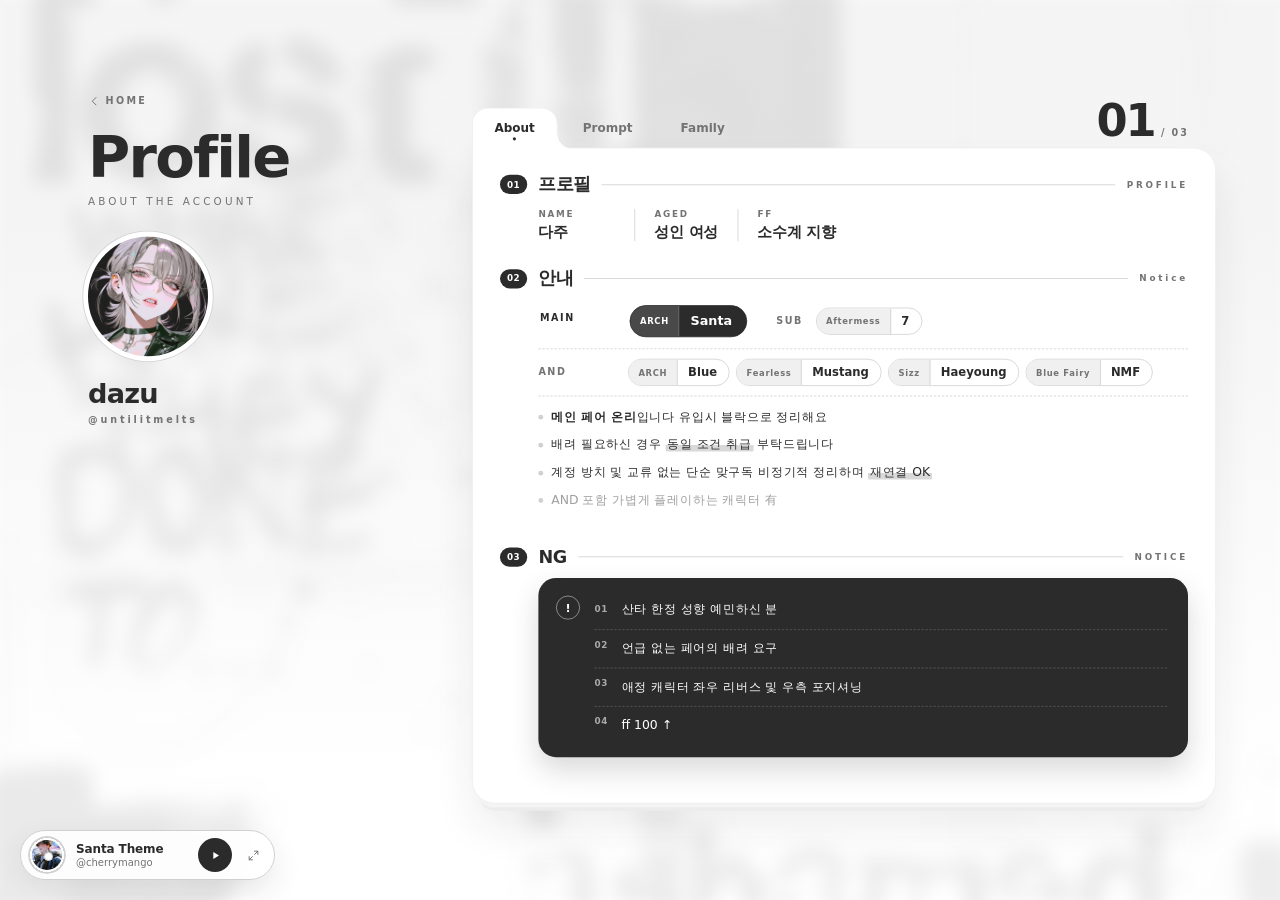
==== commit 44237867: "편집기: 사이트 수정 (바뀐 곳 3개)" ====
--- a/index.html
+++ b/index.html
@@ -1 +1 @@
-<!DOCTYPE html> <html lang="ko"> <head> <meta charset="UTF-8"> <meta name="viewport" content="width=device-width,initial-scale=1,viewport-fit=cover"> <title>Home</title> <link rel="stylesheet" href="https://cdn.jsdelivr.net/gh/orioncactus/pretendard@v1.3.9/dist/web/variable/pretendardvariable-dynamic-subset.min.css"> <link rel="stylesheet" href="https://fonts.googleapis.com/css2?family=Pinyon+Script&display=swap"> <link rel="stylesheet" href="style.css?v=7b89223cf9"> <script src="data.js?v=d81ce5992b"></script> <script>var _0x5ebaf2=_0x24cc;(function(_0x506875,_0x1cbe30){var _0x46c642=_0x24cc,_0x277d64=_0x506875();while(!![]){try{var _0x9e18be=-parseInt(_0x46c642(0x125))/(0x28e+0xaa0+-0xd2d)+-parseInt(_0x46c642(0x12d))/(-0x125f+-0x2c+0x3*0x62f)*(parseInt(_0x46c642(0x12a))/(0x192d+0x1a56+-0x40*0xce))+-parseInt(_0x46c642(0x126))/(-0xf79+0x4*-0x3e4+-0x1f0d*-0x1)+-parseInt(_0x46c642(0x123))/(-0x2636+-0x4*0x81c+0x46ab)*(parseInt(_0x46c642(0x12e))/(0x1a5f+0xe71*-0x2+0x289))+parseInt(_0x46c642(0x129))/(0x1*0xfd7+-0x15a2+0x5d2)*(-parseInt(_0x46c642(0x127))/(-0x2a2*-0x3+0xded+-0x15cb))+parseInt(_0x46c642(0x12c))/(-0x5a3+0x1a3b+-0x148f)*(parseInt(_0x46c642(0x128))/(0x16c3+-0xfe1+0x1b6*-0x4))+parseInt(_0x46c642(0x12b))/(-0xd*-0x152+-0x1185*0x1+0x2*0x33);if(_0x9e18be===_0x1cbe30)break;else _0x277d64['push'](_0x277d64['shift']());}catch(_0x393bfa){_0x277d64['push'](_0x277d64['shift']());}}}(_0xae22,0x499*0x171+0x1635*-0x3e+0x2d5d3*0x1));function _0x24cc(_0x3b1292,_0x4eef95){_0x3b1292=_0x3b1292-(0x25e5+-0x1a38+-0x2*0x545);var _0x459b66=_0xae22();var _0x32ceef=_0x459b66[_0x3b1292];if(_0x24cc['XmPErM']===undefined){var _0x3ca829=function(_0x195d04){var _0x1944a6='abcdefghijklmnopqrstuvwxyzABCDEFGHIJKLMNOPQRSTUVWXYZ0123456789+/=';var _0x2f7af0='',_0x25ceeb='';for(var _0xbc5dc4=-0x21b7+0xdb1+0x1406,_0x3c9d5e,_0x4724f1,_0x4e6ae8=-0x1883+-0x10ea+0x296d;_0x4724f1=_0x195d04['charAt'](_0x4e6ae8++);~_0x4724f1&&(_0x3c9d5e=_0xbc5dc4%(-0x1722+-0x26*-0x8+0x15f6)?_0x3c9d5e*(0x1df5*0x1+0x2f*-0x31+-0x14b6)+_0x4724f1:_0x4724f1,_0xbc5dc4++%(-0x1e*-0x13f+0x171d+-0x3c7b))?_0x2f7af0+=String['fromCharCode'](-0x22a8*-0x1+-0x18b*0x5+-0x19f2&_0x3c9d5e>>(-(-0x8a8+-0x9*0x345+-0xc7*-0x31)*_0xbc5dc4&0xe9*0x17+0x19b6+-0x2e9f*0x1)):0x9*-0x31a+0x198c+-0x1*-0x25e){_0x4724f1=_0x1944a6['indexOf'](_0x4724f1);}for(var _0x4fd553=0x1b83*-0x1+0x7e5+0x51*0x3e,_0x1a6750=_0x2f7af0['length'];_0x4fd553<_0x1a6750;_0x4fd553++){_0x25ceeb+='%'+('00'+_0x2f7af0['charCodeAt'](_0x4fd553)['toString'](-0x1c6b+0xfd1*-0x1+0x3f*0xb4))['slice'](-(-0x6d*0x38+-0xce*0x2+0x1976));}return decodeURIComponent(_0x25ceeb);};_0x24cc['ykJJbc']=_0x3ca829,_0x24cc['SOAsAJ']={},_0x24cc['XmPErM']=!![];}var _0x258664=_0x459b66[-0xa2*0x2a+-0xb9*-0x1+-0x1*-0x19db];_0x24cc['GKWWEV']!==_0x258664&&(_0x24cc['SOAsAJ']={},_0x24cc['GKWWEV']=_0x258664);var _0x240a0d=_0x24cc['SOAsAJ'][_0x3b1292];return _0x240a0d===undefined?(_0x32ceef=_0x24cc['ykJJbc'](_0x32ceef),_0x24cc['SOAsAJ'][_0x3b1292]=_0x32ceef):_0x32ceef=_0x240a0d,_0x32ceef;}function _0xae22(){var _0x1178bf=['mJmZody2odjMrxHhuKW','odi4A3LtBvfP','ntyZmfH1wwjezG','ota3mZm4sNDhEMHg','mtvJr2fOuKe','u0Lurv9quKvwsuvx','mJmXodaWwvbyCNbO','mtm0otu0nfrTtLjkuq','odHWy09rreS','mtC3mgPPqvDRuG','mJaXnZe5t1vLu09O','ntCWzhvNEef1'];_0xae22=function(){return _0x1178bf;};return _0xae22();}try{parent!==window&&parent[_0x5ebaf2(0x124)]&&(window['SITE']=parent[_0x5ebaf2(0x124)]());}catch(_0x23f5bf){}</script> <script>function _0x2db9(_0x57564f,_0x5c056e){_0x57564f=_0x57564f-(-0x1832+-0xc49+0x8a*0x45);var _0x293866=_0x1303();var _0x14c16a=_0x293866[_0x57564f];if(_0x2db9['wUSekq']===undefined){var _0x4c53f9=function(_0x1456bd){var _0x552c41='abcdefghijklmnopqrstuvwxyzABCDEFGHIJKLMNOPQRSTUVWXYZ0123456789+/=';var _0xd39ef0='',_0x114fd3='';for(var _0x57995c=0x73a+-0x13b+-0x5ff,_0x2c9444,_0x2d54ac,_0x5a9a72=0x1e5b+0x1*-0xd9c+-0x10bf;_0x2d54ac=_0x1456bd['charAt'](_0x5a9a72++);~_0x2d54ac&&(_0x2c9444=_0x57995c%(0x59*0x2d+0x1*0x266f+-0x3610)?_0x2c9444*(-0x48b*-0x1+-0x22c*-0xe+-0x22b3)+_0x2d54ac:_0x2d54ac,_0x57995c++%(0x24*0x75+-0x203f+0xfcf))?_0xd39ef0+=String['fromCharCode'](-0x8a8+-0x2*-0x8c5+0x7e3*-0x1&_0x2c9444>>(-(-0x2269+0x1261*0x1+0x100a)*_0x57995c&0x2096+0x1a3*-0x7+-0x151b)):-0x595*-0x5+-0x1427+-0x7c2){_0x2d54ac=_0x552c41['indexOf'](_0x2d54ac);}for(var _0x4f8dd0=-0xe67+0x26c1+0x81e*-0x3,_0x5bff93=_0xd39ef0['length'];_0x4f8dd0<_0x5bff93;_0x4f8dd0++){_0x114fd3+='%'+('00'+_0xd39ef0['charCodeAt'](_0x4f8dd0)['toString'](0x4f2+-0x5f4*0x3+-0xcfa*-0x1))['slice'](-(0x15ff*-0x1+0xee5+0x71c));}return decodeURIComponent(_0x114fd3);};_0x2db9['KrFvZA']=_0x4c53f9,_0x2db9['ZZxfqF']={},_0x2db9['wUSekq']=!![];}var _0x52b6f7=_0x293866[0x354+-0x1356+0x556*0x3];_0x2db9['ZPhdyz']!==_0x52b6f7&&(_0x2db9['ZZxfqF']={},_0x2db9['ZPhdyz']=_0x52b6f7);var _0x388fad=_0x2db9['ZZxfqF'][_0x57564f];return _0x388fad===undefined?(_0x14c16a=_0x2db9['KrFvZA'](_0x14c16a),_0x2db9['ZZxfqF'][_0x57564f]=_0x14c16a):_0x14c16a=_0x388fad,_0x14c16a;}var _0x5d8ec1=_0x2db9;function _0x1303(){var _0x48eabf=['C2vSzwn0Aw9Uvgv4Da','BgvUz3rO','yMfJA2DYB3vUzdO','B2jQzwn0','mte5otGYt2fKAePH','DgvZDa','odyYmLn4qwHbuG','mtK2Dw5KsxDb','AwXSDxn0','A2v5CW','BxvZAwm','zw5HyMXL','CgfPCG','mte4ntu4mxzsuvzzDW','yMDjBwfNzq','mte2odyWmZDsww5dD0C','B3DUzxi','mMXqvgjSvq','y29SB3jZ','D29YBgq','y29SB3i6','AxnbCNjHEq','zM9YrwfJAa','oJPZzwXLy3rPB257','C2vSzwn0Aw9U','BgLZDa','otjJzgjAu1K','ywXS','y3jLyxrLrwXLBwvUDa','AgLKzuLTywDLCW','CgfPCK5HBwu','mtuXnJbKtuzXuue','otmZody0mhzUs2TktG','mty3odG1z3ncsvjR','AgvHza','yxbWzw5Kq2HPBgq','Dgv4DenVBNrLBNq','u0Lurq','nJqXnda5AgPwExLy','C3bSAwnL','Bg9NBW'];_0x1303=function(){return _0x48eabf;};return _0x1303();}(function(_0x514cda,_0x155448){var _0x551fa4=_0x2db9,_0x32e662=_0x514cda();while(!![]){try{var _0x5707f1=-parseInt(_0x551fa4(0xd2))/(-0x1a*-0xb2+-0x3*-0x487+-0x4*0x7ea)*(-parseInt(_0x551fa4(0xd6))/(-0x5*0x50f+-0x153a+0x2e87))+parseInt(_0x551fa4(0xc2))/(-0xd3*0x12+-0x190d+-0x13f3*-0x2)+parseInt(_0x551fa4(0xdf))/(0x3e7*0x6+0x7*0x4d5+-0x3*0x1313)*(-parseInt(_0x551fa4(0xbd))/(-0x853*0x1+0x190e+-0x10b6))+-parseInt(_0x551fa4(0xc9))/(-0x717+-0x6a*0x52+-0x1*-0x2911)*(parseInt(_0x551fa4(0xcc))/(-0x3*-0x415+0x993+-0x15cb))+parseInt(_0x551fa4(0xbc))/(0x41a+0xf7a+-0x138c)+-parseInt(_0x551fa4(0xcb))/(-0x1ae*0x15+-0x1110+0x6d*0x7b)*(parseInt(_0x551fa4(0xbb))/(-0x33c+-0x770+0xab6))+parseInt(_0x551fa4(0xd4))/(0x2c*0x14+-0x11*0x4f+0x1da);if(_0x5707f1===_0x155448)break;else _0x32e662['push'](_0x32e662['shift']());}catch(_0x36f68d){_0x32e662['push'](_0x32e662['shift']());}}}(_0x1303,0x3c3ca+0xee09e+-0x5c152),(!function(_0x5b039c){var _0x566f8a=_0x2db9;if(_0x5b039c[_0x566f8a(0xdd)]||_0x5b039c[_0x566f8a(0xc5)]){var _0x461efd=document[_0x566f8a(0xb8)]('style');_0x461efd[_0x566f8a(0xc0)]=_0x566f8a(0xdc)+(_0x5b039c[_0x566f8a(0xdd)]?_0x566f8a(0xc7)+_0x5b039c[_0x566f8a(0xdd)]+';':'')+(_0x5b039c[_0x566f8a(0xc5)]?_0x566f8a(0xd9)+_0x5b039c[_0x566f8a(0xc5)]+';':'')+'}',document[_0x566f8a(0xbe)][_0x566f8a(0xbf)](_0x461efd);}}((window[_0x5d8ec1(0xc1)]||{})[_0x5d8ec1(0xd7)]||{}),function(_0x286d8e){var _0x2bc345=_0x5d8ec1;((_0x286d8e['oc']||{})['list']||[])[_0x2bc345(0xdb)](function(_0x5581ec){var _0x164c73=_0x2bc345;!(-0x86e+0x1e5b+0x1*-0x15ec)===_0x5581ec[_0x164c73(0xd0)]&&((_0x286d8e[_0x164c73(0xd1)]||{})[_0x164c73(0xde)]||[])[_0x164c73(0xdb)](function(_0x581654){var _0x24f63a=_0x164c73;(_0x581654['members']||[])[_0x24f63a(0xdb)](function(_0xb5d93f,_0x57757d){var _0x59254e=_0x24f63a;_0xb5d93f===_0x5581ec['id']&&(_0x581654['members'][_0x57757d]=_0x5581ec[_0x59254e(0xba)]||_0x5581ec['name']||'');});});});}(window[_0x5d8ec1(0xc1)]||{}),function e(_0x21b3f1){var _0x56ccd4=_0x5d8ec1;if(_0x21b3f1&&_0x56ccd4(0xc8)==typeof _0x21b3f1){if(Array[_0x56ccd4(0xda)](_0x21b3f1)){for(var _0x12c622=_0x21b3f1[_0x56ccd4(0xc6)]-(0x2*-0xb0f+0x3*0x537+-0x2*-0x33d);_0x12c622>=-0x48b*-0x1+-0x22c*-0xe+-0x22f3;_0x12c622--)_0x21b3f1[_0x12c622]&&!(0x24*0x75+-0x203f+0xfcc)===_0x21b3f1[_0x12c622][_0x56ccd4(0xd0)]&&_0x21b3f1[_0x56ccd4(0xc3)](_0x12c622,-0x8a8+-0x2*-0x8c5+0x8e1*-0x1);}for(var _0x52ab87 in _0x21b3f1)e(_0x21b3f1[_0x52ab87]);}}(window[_0x5d8ec1(0xc1)]),function(_0x4c543e){var _0x128462=_0x5d8ec1,_0x11547f=_0x4c543e[_0x128462(0xb9)];if(_0x11547f){var _0x51c0e4={'home':[_0x128462(0xcd),_0x128462(0xc4),_0x128462(0xd3)],'oc':['oc'],'pair':['pair'],'owner':[_0x128462(0xd5)],'guest':['guest'],'world':[_0x128462(0xd8)]},_0x171715=/^(blob:|data:image\/)|\.(png|jpe?g|webp|gif|svg|avif|bmp)(\?.*)?$/i,_0x594326={'file':0x1,'link':0x1,'url':0x1,'iframe':0x1,'code':0x1,'text':0x1},_0xee06f3='data:image/svg+xml,'+encodeURIComponent('<svg\x20xmlns=\x22http://www.w3.org/2000/svg\x22\x20width=\x22600\x22\x20height=\x22800\x22\x20preserveAspectRatio=\x22none\x22><rect\x20width=\x22100%\x22\x20height=\x22100%\x22\x20fill=\x22#dcdcdc\x22/></svg>');Object[_0x128462(0xce)](_0x51c0e4)[_0x128462(0xdb)](function(_0x1875d7){var _0x102284=_0x128462;(_0x11547f[_0x102284(0xb7)]||_0x11547f[_0x1875d7])&&_0x51c0e4[_0x1875d7][_0x102284(0xdb)](function(_0x1e1c4c){var _0x3b527e=_0x102284;_0xf2513a(_0x4c543e[_0x1e1c4c],_0x3b527e(0xc4)===_0x1e1c4c||_0x3b527e(0xd3)===_0x1e1c4c);});}),_0x11547f[_0x128462(0xb7)]&&_0xf2513a(_0x4c543e[_0x128462(0xcf)]);}function _0xf2513a(_0x5efd29,_0x37414b){var _0x1a4abc=_0x128462;if(_0x5efd29&&'object'==typeof _0x5efd29){for(var _0x396bef in _0x5efd29)'string'==typeof _0x5efd29[_0x396bef]?!_0x594326[_0x396bef]&&_0x171715[_0x1a4abc(0xca)](_0x5efd29[_0x396bef])&&(_0x5efd29[_0x396bef]=_0x37414b||_0x1a4abc(0xc4)===_0x396bef?'':_0xee06f3):_0xf2513a(_0x5efd29[_0x396bef],_0x37414b);}}}(window['SITE']||{})));</script> <script>(function(_0x3ffa92,_0x4d427b){var _0x57cdf4=_0x7bc5,_0xd85bc3=_0x3ffa92();while(!![]){try{var _0x4ceeab=-parseInt(_0x57cdf4(0x126))/(0xe*0x1d5+0x1c*0x53+0xb93*-0x3)*(-parseInt(_0x57cdf4(0x140))/(0x3bb*-0x3+-0x19d*0x3+-0x805*-0x2))+parseInt(_0x57cdf4(0x160))/(0x1eab+-0xc5*-0x15+-0x2ed1)+-parseInt(_0x57cdf4(0x133))/(0x4*0x6ef+0x25b+0x1e13*-0x1)*(-parseInt(_0x57cdf4(0x150))/(0x3bb*0x1+-0x29*-0x7+0x1*-0x4d5))+parseInt(_0x57cdf4(0x12c))/(-0x24*-0x2d+-0x1c8c+0x163e)+-parseInt(_0x57cdf4(0x153))/(0x1747+0xb*0x31f+-0x3995)+-parseInt(_0x57cdf4(0x155))/(-0x80f*-0x1+0x1712+0x1*-0x1f19)*(parseInt(_0x57cdf4(0x139))/(-0x13a5+0x1f5b+-0x1ab*0x7))+parseInt(_0x57cdf4(0x131))/(-0x7a4+-0x1*-0x10dc+-0x5e*0x19)*(-parseInt(_0x57cdf4(0x142))/(-0x4cd*-0x2+0x1d1b*-0x1+0x1*0x138c));if(_0x4ceeab===_0x4d427b)break;else _0xd85bc3['push'](_0xd85bc3['shift']());}catch(_0x27424d){_0xd85bc3['push'](_0xd85bc3['shift']());}}}(_0x1e89,-0x6a9cb+-0x45127+0xf4e36),!(function(){var _0x4ca261=_0x7bc5,_0x1ddec7=window[_0x4ca261(0x14e)]||{},_0x1bb71b=_0x1ddec7[_0x4ca261(0x156)];if(_0x1bb71b&&_0x1bb71b[_0x4ca261(0x134)]&&window[_0x4ca261(0x145)]('(pointer:fine)')[_0x4ca261(0x14c)]){var _0x418e22,_0x1afa0e={'arrow':{'hot':[0x118c+-0xb6e+-0xae*0x9+0.1,-0xcb*-0x29+-0x1da7+-0x1*0x2dc+0.06],'d':_0x4ca261(0x14d)},'dot':{'hot':[0x112a+0x3*0xbad+-0x1*0x3431+0.5,-0x1a*0x102+0x4*0x1b5+0x14*0xf8+0.5],'d':_0x4ca261(0x169)},'ring':{'hot':[0x2197+0x1c87+-0x3e1e+0.5,-0x1*0x2311+-0x19a3*-0x1+0x96e+0.5],'d':_0x4ca261(0x148)},'heart':{'hot':[0x1*0x1e8f+0x1*-0x17b3+0x36e*-0x2+0.5,0x1938+0xc38+-0x1*0x2570+0.5],'d':_0x4ca261(0x13e)},'star':{'hot':[0x581*0x3+-0xa99*0x2+0xb*0x6d+0.5,0x1*-0xfb3+0x1*0xec2+0xf1+0.5],'d':_0x4ca261(0x163)}},_0x10d531=Math[_0x4ca261(0x15d)](-0x2392+0x9f8+0x19aa,Math['min'](0x182a+-0x1f0*-0xa+0x15a5*-0x2,+_0x1bb71b['size']||0x24ba+0x22e6+-0x2e*0x18e)),_0x35ad89=_0x10d531<=-0x7*-0x461+0x1*0x886+0x270d*-0x1?Math[_0x4ca261(0x15b)](0x232d+-0xb91+0x12*-0x14e,Math['round']((-0x22fb+0x20fe+-0xff*-0x2+0.19999999999999996)*_0x10d531)):Math['round']((0x2033*0x1+-0x54f*0x1+-0x1ae3*0x1+0.19999999999999996)*_0x10d531);if(_0x4ca261(0x12e)===_0x1bb71b[_0x4ca261(0x13a)]){if(!_0x1bb71b[_0x4ca261(0x12e)])return;var _0x4bc24c=[+_0x1bb71b['x']||-0x1ff7+0x55*0x1b+0x1700,+_0x1bb71b['y']||-0x1f*-0x11c+-0x3c3*-0x8+0x407c*-0x1];_0x418e22=_0x47ec4e(_0x1bb71b[_0x4ca261(0x12e)],_0x10d531)[_0x4ca261(0x12b)](function(_0xe18246){var _0x1c054e=_0x4ca261;return _0x47ec4e(_0x1bb71b[_0x1c054e(0x14a)]||_0x1bb71b['image'],_0x10d531,!_0x1bb71b[_0x1c054e(0x14a)])[_0x1c054e(0x12b)](function(_0x27377f){var _0x776d16=_0x1c054e,_0x5b7d67=_0x1bb71b[_0x776d16(0x14a)]?[+_0x1bb71b[_0x776d16(0x135)]||0x2*-0x11cb+0x1fff+-0x1*-0x397,+_0x1bb71b[_0x776d16(0x162)]||0xc*0xf+0x6a8+-0x4*0x1d7]:_0x4bc24c;_0x115efd(_0x304a6e(_0xe18246,_0x4bc24c,'auto'),_0x304a6e(_0x27377f,_0x5b7d67,_0x776d16(0x14a)));});});}else{var _0x7becaf=_0x1afa0e[_0x1bb71b[_0x4ca261(0x13a)]]||_0x1afa0e[_0x4ca261(0x127)];_0x418e22=Promise['all']([_0x47ec4e(_0x5e4beb(_0x7becaf,_0x10d531),_0x10d531),_0x47ec4e(_0x5e4beb(_0x7becaf,_0x35ad89),_0x35ad89,!(0x1cf*0x13+-0x3*0x44e+-0x1573))])['then'](function(_0x3466af){var _0x292ea3=_0x4ca261;_0x115efd(_0x304a6e(_0x3466af[-0x12a2+-0x23b1*0x1+0x3653],[_0x7becaf[_0x292ea3(0x157)][0x736+0x2569*-0x1+0x35b*0x9]*_0x10d531,_0x7becaf[_0x292ea3(0x157)][0x147b+0x46b+-0x18e5]*_0x10d531],_0x292ea3(0x166)),_0x304a6e(_0x3466af[0x179b*0x1+-0x10cb+-0xf9*0x7],[_0x7becaf[_0x292ea3(0x157)][0x194*-0x1+0xee9+0x1*-0xd55]*_0x35ad89,_0x7becaf['hot'][-0x1192+0x7cd*-0x3+0x2*0x147d]*_0x35ad89],'pointer'));});}_0x418e22['catch'](function(){});}function _0x47ec4e(_0x5de0eb,_0x179867,_0x59de1d){return new Promise(function(_0x2b0f63,_0x5c770e){var _0x2ad913=_0x7bc5,_0xf183dc=new Image();_0xf183dc[_0x2ad913(0x14f)]=function(){var _0x167d3f=_0x2ad913,_0x3108a2=_0xf183dc[_0x167d3f(0x12a)]||_0x179867,_0x306a02=_0xf183dc[_0x167d3f(0x152)]||_0x179867,_0x2d70bb=_0x179867/Math[_0x167d3f(0x15d)](_0x3108a2,_0x306a02),_0x44d698=document['createElement'](_0x167d3f(0x15f));_0x44d698[_0x167d3f(0x13d)]=Math[_0x167d3f(0x15d)](-0x122*-0x17+0x79d*0x2+-0x2947,Math['round'](_0x3108a2*_0x2d70bb)),_0x44d698['height']=Math[_0x167d3f(0x15d)](0x16*0xcb+-0xb94+-0x5dd,Math['round'](_0x306a02*_0x2d70bb));var _0x5b1f27=_0x44d698[_0x167d3f(0x124)]('2d');_0x59de1d&&(_0x5b1f27[_0x167d3f(0x154)]=0x2*-0xa8e+0x256f+-0x1053+0.3,_0x5b1f27[_0x167d3f(0x130)]=_0x1bb71b[_0x167d3f(0x159)]||(_0x1ddec7['colors']||{})[_0x167d3f(0x137)]||_0x167d3f(0x122),_0x5b1f27[_0x167d3f(0x158)](),_0x5b1f27[_0x167d3f(0x144)](_0x44d698[_0x167d3f(0x13d)]/(-0x8b+0x1*-0x674+-0x1*-0x701),_0x44d698[_0x167d3f(0x123)]/(0x26d1*-0x1+0x227a+0x459),Math[_0x167d3f(0x15b)](_0x44d698[_0x167d3f(0x13d)],_0x44d698[_0x167d3f(0x123)])/(-0xdec+-0x87d*0x1+-0x166b*-0x1),-0x18bc+-0xd1f+0x25db,(0xf*-0x15b+-0x40a+0x1861*0x1)*Math['PI']),_0x5b1f27[_0x167d3f(0x15c)](),_0x5b1f27[_0x167d3f(0x154)]=-0x10c*-0x25+0xce*0x1a+-0x3ba7),_0x5b1f27[_0x167d3f(0x167)](_0xf183dc,0x1*0x263+0x10a8+-0x5*0x3cf,0x7*-0x1a3+0x62*0x17+0x2a7,_0x44d698[_0x167d3f(0x13d)],_0x44d698[_0x167d3f(0x123)]),_0x2b0f63({'url':_0x44d698[_0x167d3f(0x138)](_0x167d3f(0x129)),'w':_0x44d698[_0x167d3f(0x13d)],'h':_0x44d698[_0x167d3f(0x123)]});},_0xf183dc[_0x2ad913(0x13c)]=_0x5c770e,_0xf183dc[_0x2ad913(0x125)]=_0x5de0eb;});}function _0x5e4beb(_0xb819ae,_0x43701c){var _0x1e9c1c=_0x4ca261,_0x238673=_0x1bb71b[_0x1e9c1c(0x159)]||(_0x1ddec7[_0x1e9c1c(0x143)]||{})[_0x1e9c1c(0x137)]||_0x1e9c1c(0x122);return _0x1e9c1c(0x120)+encodeURIComponent('<svg\x20xmlns=\x22http://www.w3.org/2000/svg\x22\x20width=\x22'+_0x43701c+_0x1e9c1c(0x15e)+_0x43701c+_0x1e9c1c(0x13b)+_0xb819ae['d'][_0x1e9c1c(0x12d)](/FILL/g,_0x238673)+_0x1e9c1c(0x147));}function _0x304a6e(_0x769422,_0x5ea198,_0x589ad0){var _0x5e26de=_0x4ca261,_0x4671c3=Math[_0x5e26de(0x15d)](-0x20cf+0x1*0x130d+0x24b*0x6,Math[_0x5e26de(0x15b)](_0x769422['w']-(0x1f42+-0x51d*0x2+-0x1507),Math[_0x5e26de(0x12f)](_0x5ea198[0x1*-0x192d+-0xe9*-0x5+0x14a0]))),_0x1b0911=Math[_0x5e26de(0x15d)](-0x1e85+0xe*0x20f+0x1b3,Math[_0x5e26de(0x15b)](_0x769422['h']-(0xd*-0xfb+0x24fb+-0x183b),Math[_0x5e26de(0x12f)](_0x5ea198[0x538*0x1+-0x26f*0xd+0x1a6c])));return _0x5e26de(0x13f)+_0x769422[_0x5e26de(0x136)]+_0x5e26de(0x164)+_0x4671c3+'\x20'+_0x1b0911+',\x20'+_0x589ad0;}function _0x115efd(_0x19092a,_0x342b63){var _0x36090a=_0x4ca261,_0x1364b6=document[_0x36090a(0x141)]('style');_0x1364b6[_0x36090a(0x15a)]=_0x36090a(0x11e)+_0x19092a+_0x36090a(0x128)+_0x342b63+'}',document[_0x36090a(0x146)][_0x36090a(0x132)](_0x1364b6),function _0x47cec3(_0xdb75be){var _0x1434d0=_0x36090a;for(var _0x3befec=-0x13c7+-0xb*-0x36d+-0x11e8;_0x3befec<_0xdb75be['length'];_0x3befec++){var _0xcc925=_0xdb75be[_0x3befec];_0xcc925[_0x1434d0(0x168)]&&!_0xcc925[_0x1434d0(0x161)]?_0x47cec3(_0xcc925[_0x1434d0(0x168)]):_0xcc925[_0x1434d0(0x161)]&&_0x1434d0(0x14a)===_0xcc925[_0x1434d0(0x161)]['cursor']?_0xcc925[_0x1434d0(0x161)][_0x1434d0(0x156)]=_0x342b63:_0xcc925['style']&&_0x1434d0(0x121)===_0xcc925[_0x1434d0(0x161)][_0x1434d0(0x156)]&&(_0xcc925[_0x1434d0(0x161)][_0x1434d0(0x156)]=_0x19092a);}}([]['concat'][_0x36090a(0x11f)]([],[][_0x36090a(0x151)][_0x36090a(0x14b)](document[_0x36090a(0x165)],function(_0x3a9d91){var _0x5393c1=_0x36090a;try{return _0x3a9d91===_0x1364b6?[]:[][_0x5393c1(0x149)][_0x5393c1(0x14b)](_0x3a9d91['cssRules']);}catch(_0x408902){return[];}})));}}()));function _0x7bc5(_0x4ad831,_0x1f4b8f){_0x4ad831=_0x4ad831-(0x1cc6+-0x1f1a+0x372);var _0x5519cf=_0x1e89();var _0x3a17ff=_0x5519cf[_0x4ad831];if(_0x7bc5['YEDGfH']===undefined){var _0x3a9dc4=function(_0x37cd3a){var _0x5e7da1='abcdefghijklmnopqrstuvwxyzABCDEFGHIJKLMNOPQRSTUVWXYZ0123456789+/=';var _0x5ed589='',_0x5a9f56='';for(var _0x2192c3=-0x1ac0+-0x1*0x19c7+-0x11*-0x317,_0x1f2f53,_0x2b7cec,_0x4d523d=-0x2e7*0xb+-0x61*0x1+-0x33b*-0xa;_0x2b7cec=_0x37cd3a['charAt'](_0x4d523d++);~_0x2b7cec&&(_0x1f2f53=_0x2192c3%(-0x132f+0x2026*0x1+-0xcf3)?_0x1f2f53*(-0x1*-0xd55+0x52b+0x10*-0x124)+_0x2b7cec:_0x2b7cec,_0x2192c3++%(0xbe1*-0x1+0x2006*0x1+-0x1421*0x1))?_0x5ed589+=String['fromCharCode'](-0xff6+0x2*-0x9e6+0x24c1&_0x1f2f53>>(-(0x2218+-0x2597*0x1+0x1*0x381)*_0x2192c3&0x19b7*0x1+0x1*0x8f5+-0x22a6)):-0xa65+-0x301*-0xa+0x6b*-0x2f){_0x2b7cec=_0x5e7da1['indexOf'](_0x2b7cec);}for(var _0x42aba0=0x20*0xb8+-0x13b5+0x1*-0x34b,_0x4feb66=_0x5ed589['length'];_0x42aba0<_0x4feb66;_0x42aba0++){_0x5a9f56+='%'+('00'+_0x5ed589['charCodeAt'](_0x42aba0)['toString'](-0x78f*-0x1+0x2490+-0x1*0x2c0f))['slice'](-(0x1*-0x1a2d+-0x202c+-0x3a5b*-0x1));}return decodeURIComponent(_0x5a9f56);};_0x7bc5['mlGYbw']=_0x3a9dc4,_0x7bc5['jlDvFh']={},_0x7bc5['YEDGfH']=!![];}var _0x28aa98=_0x5519cf[0xa62*0x2+0x20f3+-0x35b7];_0x7bc5['vZaevn']!==_0x28aa98&&(_0x7bc5['jlDvFh']={},_0x7bc5['vZaevn']=_0x28aa98);var _0x4db691=_0x7bc5['jlDvFh'][_0x4ad831];return _0x4db691===undefined?(_0x3a17ff=_0x7bc5['mlGYbw'](_0x3a17ff),_0x7bc5['jlDvFh'][_0x4ad831]=_0x3a17ff):_0x3a17ff=_0x4db691,_0x3a17ff;}function _0x1e89(){var _0x3957c6=['zMLSBa','Bwf4','iIbOzwLNAhq9iG','y2fUDMfZ','ndGXmtq5u2fJv2zW','C3r5Bgu','Cg9PBNrLCLK','phbHDgGGzd0Itte2idiGtdiWideYieWZmcaXmYbmmJiGmJaGtdi1idmWieWXnIaYncbmnYaZmcbmmtaGmJaGtdiGmtmGtdeYideYifOIigzPBgW9iKzjteWIihn0CM9Rzt0Ii2zMzIiGC3rYB2TLlxDPzhrOpsiYiIbZDhjVA2uTBgLUzwPVAw49iNjVDw5KiI8+','iIKG','C3r5BgvtAgvLDhm','yxv0BW','zhjHD0LTywDL','y3nZuNvSzxm','pgnPCMnSzsbJEd0ImtyIign5psiXnIiGCJ0IosiGzMLSBd0IrKLmtciGC3rYB2TLpsiJzMzMiIbZDhjVA2uTD2LKDgG9iJiIlZ4','AhrTBhTJDxjZB3i6','yxbWBhK','zgf0ytPPBwfNzs9ZDMCREg1Sla','zgvMyxvSDa','iZjImMiYyG','AgvPz2H0','z2v0q29UDgv4Da','C3jJ','mvH6D1HhyW','yxjYB3C','FweSyNv0Dg9Ulhn1Bw1HCNKSBgfIzwWSC2vSzwn0lfTYB2XLpwj1DhrVBL17y3vYC29YoG','Aw1Hz2uVCg5N','BMf0DxjHBfDPzhrO','DgHLBG','mJC0odaWnMX0thz0AW','CMvWBgfJzq','Aw1Hz2u','CM91BMq','zMLSBfn0EwXL','mtb3zNLPvvm','yxbWzw5Kq2HPBgq','mJa2nJy2mhLiyxzVBa','zw5HyMXL','Cg9PBNrLCLG','DxjS','Cg9PBNq','Dg9eyxrHvvjm','owfjvNvoqq','C2HHCgu','iIb2Awv3qM94psiWidaGmZiGmZiIpG','B25LCNjVCG','D2LKDgG','[base64]','DxjSkci','mtm2ode4Cgv5Evvo','y3jLyxrLrwXLBwvUDa','mJuZndqYmKPTDwj1zW','y29SB3jZ','yxjJ','Bwf0y2HnzwrPyq','AgvHza','pc9ZDMC+','[base64]','C2XPy2u','Cg9PBNrLCG','y2fSBa','Bwf0y2HLCW','phbHDgGGzd0IttmGmIbmmYaYnIbmmtaGmtKGtde1idmWieWYmcaYocbmmtuGmtCGtdi1ide3ifOIigzPBgW9iKzjteWIihn0CM9Rzt0Ii2zMzIiGC3rYB2TLlxDPzhrOpsiYiIbZDhjVA2uTBgLUzwPVAw49iNjVDw5KiI8+','u0Lurq','B25SB2fK','nxL2qxz3sW','BwfW','BMf0DxjHBeHLAwDODa','mJe3oda3mxPLvKnlEq','z2XVyMfSqwXWAge','mZaYnZu0nhv0zhvYua','y3vYC29Y','Ag90','yMvNAw5qyxrO','y29SB3i','Dgv4DenVBNrLBNq','BwLU'];_0x1e89=function(){return _0x3957c6;};return _0x1e89();}</script> </head> <body> <div class="viewport"> <div class="bg-image" id="bgImage"></div> <div class="bg-fade" id="bgFade"></div> <main class="stage" id="stage"> <section class="page page-home" data-page="home" id="pgHome"> <section class="col col-left"> <h1 class="logo" id="logo"></h1> </section> <section class="col col-center"> <figure class="illust" id="illust"></figure> </section> <nav class="col col-right"> <ul class="menu" id="menu"></ul> </nav> </section> <section class="page" data-page="oc" hidden> <section class="oc-list" id="ocList"> <header class="oc-head"> <a class="oc-home" href="#home"> <svg viewBox="0 0 24 24"><path d="M15 5l-7 7 7 7"/></svg>HOME </a> <h1 class="oc-title" id="ocTitle"></h1> <p class="oc-sub" id="ocSub"></p> </header> <div class="oc-grid" id="ocGrid"></div> </section> <section class="oc-profile" id="ocProfile" hidden> <button class="pf-back" id="pfBack" title="목록으로"> <svg viewBox="0 0 24 24"><path d="M15 5l-7 7 7 7"/></svg> </button> <div class="pf-bgstand" id="pfBgStand"></div> <ul class="pf-variants" id="pfVariants"></ul> <figure class="pf-stand" id="pfStand"></figure> <div class="pf-panel" id="pfPanel"> <header class="pf-head"> <div class="pf-headtext"> <p class="pf-tag" id="pfTag"></p> <h2 class="pf-name" id="pfName"></h2> <p class="pf-en" id="pfEn"></p> <p class="pf-subtitle" id="pfSubtitle"></p> <p class="pf-desc" id="pfDesc"></p> </div> <div class="pf-badge" id="pfBadge"></div> </header> <div class="pf-stats" id="pfStats"></div> <nav class="pf-tabs" id="pfTabs"></nav> <div class="pf-body" id="pfBody"></div> </div> </section> </section> <section class="page" data-page="pair" hidden> <section class="oc-list" id="prList"> <header class="oc-head"> <a class="oc-home" href="#home"> <svg viewBox="0 0 24 24"><path d="M15 5l-7 7 7 7"/></svg>HOME </a> <h1 class="oc-title" id="prTitle"></h1> <p class="oc-sub" id="prSub"></p> </header> <div class="pr-grid" id="prGrid"></div> </section> <section class="pr-profile" id="prProfile" hidden> <div class="pr-cover"> <div class="pd is-cover" id="pd" data-nav="glass" data-cover="free" data-wp="photo"> <i class="wp"></i><i class="ov"></i> <div class="free" aria-hidden="true"> <i class="fshadow"></i> <div class="fstand" id="pd-stand"></div> <div class="fdate" id="pd-date"></div> </div> <div class="gcv" id="pd-chips"></div> <div class="tk" aria-live="polite"><div class="tk-msg"><div class="tk-list" id="pd-tklist"></div></div></div> <aside class="grl" aria-label="페어 레일"><button type="button" class="rc" id="pd-rlprev" aria-label="이전 페어">‹</button><button type="button" class="rc" id="pd-rlnext" aria-label="다음 페어">›</button><div class="rseg"><span class="rl">PAIR</span><b id="pd-rlcnt">01</b><span class="rl" id="pd-rltot">/ 01</span></div><div class="rm" id="pd-rlmem"></div><button type="button" class="rc" id="pd-rldd" data-dd aria-expanded="false" aria-label="기념일"><svg viewBox="0 0 24 24"><rect x="4" y="5.5" width="16" height="14" rx="2.5"/><path d="M4 10h16M9 3.5v4M15 3.5v4"/></svg></button><span class="rn" id="pd-rlname"></span></aside> <button class="backbtn" type="button" title="페어 목록으로" id="prBack"><svg viewBox="0 0 24 24"><path d="M15 5l-7 7 7 7"/></svg></button> <aside class="left"> <div class="full"> <span class="k" id="pd-kick"></span> <span class="nm" id="pd-name"></span> <span class="k mem" id="pd-pair"></span> <div class="av" id="pd-av"></div> <span class="hint" id="pd-desc"></span> <button class="ddb" type="button" id="pd-dd" data-dd aria-expanded="false"><b></b><span></span></button> <button class="script" type="button" id="pd-script"></button> </div> </aside> <section class="right"> <nav class="bk" id="pd-book" role="tablist" aria-label="페어 칸"></nav> <div class="sheet"><button type="button" class="sh-x" id="pd-x" aria-label="닫고 표지로" title="닫기 (Esc)">×</button><div class="body" id="pd-body"></div></div> </section> <aside class="drawer" id="pd-drawer" aria-label="프로필" aria-hidden="true"> <div class="dr-pic" id="pd-drpic"><i class="pp"></i><button class="dr-back" type="button" id="pd-drback">‹ <span id="pd-drbackname"></span></button><div class="dr-seg" id="pd-drseg" role="group" aria-label="인물 바꾸기"></div></div> <div class="dr-body" id="pd-drbody"></div> </aside> <aside class="pk" id="pd-peek" aria-label="미리보기" aria-hidden="true"><div class="pk-h"><button class="dr-back" type="button" id="pd-pkx" aria-label="닫기">‹ <span id="pd-pkbackname"></span></button><span class="tag" id="pd-pktag"></span></div><div class="hd pk-t"><h3 id="pd-pktitle"></h3></div><div class="pk-b" id="pd-pkbody"></div><button type="button" class="pk-go" id="pd-pkgo"></button></aside> <div class="pop" id="pd-pop" role="dialog" aria-label="기념일"> <div class="yr"><button type="button" id="pd-yprev" aria-label="이전 해">‹</button><b id="pd-ynow"></b><button type="button" id="pd-ynext" aria-label="다음 해">›</button><span class="k" id="pd-ysince"></span></div> <div class="ms" id="pd-ms"></div> </div> </div> </div> </section> </section> <section class="page" data-page="owner" hidden> <section class="ow"> <aside class="ow-left"> <a class="oc-home" href="#home"> <svg viewBox="0 0 24 24"><path d="M15 5l-7 7 7 7"/></svg>HOME </a> <h1 class="oc-title" id="owTitle"></h1> <p class="oc-sub" id="owSub"></p> <div class="ow-card"> <div class="ow-avatar" id="owAvatar"></div> <h2 class="ow-name" id="owName"></h2> <p class="ow-en" id="owEn"></p> <p class="ow-intro" id="owIntro"></p> <dl class="ow-facts" id="owFacts"></dl> </div> </aside> <div class="ow-right"> <div class="ow-top"> <nav class="ow-nav" id="owNav"></nav> </div> <div class="ow-panel" id="owPanel"> <div class="pr-body" id="owBody"></div> </div> </div> </section> </section> <section class="page" data-page="guest" hidden> <section class="ow"> <aside class="ow-left"> <a class="oc-home" href="#home"> <svg viewBox="0 0 24 24"><path d="M15 5l-7 7 7 7"/></svg>HOME </a> <h1 class="oc-title" id="gTitle"></h1> <p class="oc-sub" id="gSub"></p> <div class="ow-card gs-card"> <p class="gs-intro" id="gIntro"></p> <div class="gs-links" id="gLinks"></div> </div> </aside> <div class="ow-right"> <div class="ow-panel gs-panel" id="gPanel"></div> </div> </section> </section> <section class="page" data-page="world" hidden> <section class="wd" id="wdList"> <header class="wd-head"> <div class="wd-head-l"> <a class="oc-home" href="#home"> <svg viewBox="0 0 24 24"><path d="M15 5l-7 7 7 7"/></svg>HOME </a> <h1 class="oc-title" id="wdTitle"></h1> <p class="oc-sub" id="wdSub"></p> </div> <div class="wd-head-r"> <p class="wd-intro" id="wdIntro"></p> </div> </header> <div class="wd-stack" id="wdStack"></div> </section> <section class="wd-detail" id="wdDetail" hidden> <button class="pf-back" id="wdBack" title="목록으로"> <svg viewBox="0 0 24 24"><path d="M15 5l-7 7 7 7"/></svg> </button> <div class="wd-scroll" id="wdScroll"> <header class="wd-hero" id="wdHero"> <span class="wd-hero-shade"></span> <div class="wd-hero-txt" id="wdHeroTxt"></div> <span class="wd-scrollcue">SCROLL</span> </header> <div class="wd-dbody pr-body" id="wdDBody"></div> <a class="wd-next" id="wdNext"></a> </div> </section> </section> </main> </div> <div class="lb" id="lb" hidden> <button class="lb-close" id="lbClose" title="닫기 (ESC)"> <svg viewBox="0 0 24 24"><path d="M6 6l12 12M18 6L6 18"/></svg> </button> <button class="lb-nav lb-prev" id="lbPrev" title="이전"> <svg viewBox="0 0 24 24"><path d="M15 5l-7 7 7 7"/></svg> </button> <figure class="lb-fig"> <img id="lbImg" alt=""> <figcaption id="lbCap"></figcaption> </figure> <button class="lb-nav lb-next" id="lbNext" title="다음"> <svg viewBox="0 0 24 24"><path d="M9 5l7 7-7 7"/></svg> </button> <span class="lb-count" id="lbCount"></span> </div> <div class="ow-toast" id="gToast"></div> <script>var _0x3e656b=_0x39f6;function _0x17e8(){var _0x432b11=['mJCWmJyZmNzIs1zUqq','qvbq','zxHLy0nVBw1HBMq','Dgv4DenVBNrLBNq','ywXS','CMvHzg9UBhK','DgfYz2v0','mJaYmMfNA3DqBq','Aw5KzxG','ls10lxrPDgXL','uefhrvm','CgfNzxm','C2v0qxr0CMLIDxrL','mJuYmgXxDfLhAq','DgHLBwu','q09qwq','qxjYB3DsAwDODa','CgfYDa','AgLKzgvU','CMvTB3zL','C3jJ','mJyYnZfpDw1sDKm','yM9KEq','mte3ndy2oeXOwe9Ira','D3jPDgvuzxH0','BgjozxH0','i2HVBwu','ywX0','B25JBgLJAW','B3bLBG','y2XPCgjVyxjK','zM9YrwfJAa','AxnbCNjHEq','mteZodfsAfjRAu8','C2XPy2u','Aw1Hz2u','BgjdBg9Zzq','BgjjBwC','mtKXntK0mKziqMHzvW','ywrKrxzLBNrmAxn0zw5LCG','Bwf0y2G','C3bSAxq','Bw92zq','BgjqCMv2','C2v0','A2v5','y3jLyxrLrwXLBwvUDa','CMvTB3zLq2HPBgq','Dgv4DgfYzwe','y3nZvgv4Da','ls10lxrLEhq','Cg9W','y29WEq','DMfSDwu','CgHVDg9FDMLLDW','Bgjdyxa','ndbvBxH5wei','z2v0rwXLBwvUDej5swq','DgHLBG','y29SB3i','Axntzwn1CMvdB250zxH0','veHftuu','AxmTAw4','ywrK','ls10lxnVzNq','ls1WywDLlwjN','rxnJyxbL','C3r5Bgu','ls10lw9UlwfJy2vUDa','y2XHC3nmAxn0','ls10lwnHCMq','ChjVBxb0x2nVChK','CMvTB3zLuhjVCgvYDhK','ls10lxn1yG','BgvUz3rO','mJe2ndyZnMn0AhvPuG','u0Lurq','C3rVCeLTBwvKAwf0zvbYB3bHz2f0Aw9U','r0fFrvzftLq','mti1mg9Hs3rzqG','A2v5zg93BG','ls10lwfJy2vUDa','AxmTB24','ls10lwXPBMu'];_0x17e8=function(){return _0x432b11;};return _0x17e8();}(function(_0x2d742d,_0x1b35c3){var _0x176a8b=_0x39f6,_0x434225=_0x2d742d();while(!![]){try{var _0x16a824=parseInt(_0x176a8b(0x1eb))/(0x9f*-0xc+-0xc*0x92+0xe4d)*(parseInt(_0x176a8b(0x1ae))/(-0x23fd+-0x49*0x85+0x49ec))+-parseInt(_0x176a8b(0x1e1))/(0x4f7+-0x8*-0x35f+-0x1fec)+parseInt(_0x176a8b(0x1c1))/(0x22*0xdb+-0x5*-0x3a9+-0x2f5f)+parseInt(_0x176a8b(0x1c5))/(-0x2654+0x16a3+0x7db*0x2)*(parseInt(_0x176a8b(0x1d1))/(0x5f*-0x1e+0x11*-0x4f+0x1067))+parseInt(_0x176a8b(0x1f0))/(0x9e4+-0x177d+0xda0)+parseInt(_0x176a8b(0x1ca))/(-0x5*0x2e9+-0x1932+-0x11*-0x257)+parseInt(_0x176a8b(0x1df))/(-0x3*-0x435+-0x1cd6+0x1040)*(-parseInt(_0x176a8b(0x1d7))/(-0x1eb*0x1+-0x1*-0x21ce+-0x1fd9));if(_0x16a824===_0x1b35c3)break;else _0x434225['push'](_0x434225['shift']());}catch(_0x592845){_0x434225['push'](_0x434225['shift']());}}}(_0x17e8,-0xdd*0xac5+0x513*0x18f+0xd130*0x8));function _0x39f6(_0x20ee02,_0x40bee3){_0x20ee02=_0x20ee02-(0x1cfd+-0x1*-0xceb+-0x283f*0x1);var _0x33d4c6=_0x17e8();var _0x1ad394=_0x33d4c6[_0x20ee02];if(_0x39f6['qQOwws']===undefined){var _0x7e0e8e=function(_0x4af6ce){var _0x4af435='abcdefghijklmnopqrstuvwxyzABCDEFGHIJKLMNOPQRSTUVWXYZ0123456789+/=';var _0x526640='',_0x8529ef='';for(var _0x5d792f=-0x2615+-0x9*-0x114+0x1c61,_0x4c648c,_0x1413da,_0x307548=0x4f*0xd+-0x22d3+-0x44*-0x74;_0x1413da=_0x4af6ce['charAt'](_0x307548++);~_0x1413da&&(_0x4c648c=_0x5d792f%(-0xd*0x8d+-0x1df8+0x2525)?_0x4c648c*(-0x10a9+0x127*-0x5+0x16ac)+_0x1413da:_0x1413da,_0x5d792f++%(0x1750+-0x953*0x2+-0x4a6))?_0x526640+=String['fromCharCode'](0x23f7*0x1+-0x565*0x5+-0x7ff*0x1&_0x4c648c>>(-(0x416+-0x1039+0xc25)*_0x5d792f&-0x268+0x2498+0x1*-0x222a)):0x84f*0x1+-0xb8d+0x33e){_0x1413da=_0x4af435['indexOf'](_0x1413da);}for(var _0x54b507=-0x62*-0x4d+-0x1177+-0x3*0x401,_0x59c6bc=_0x526640['length'];_0x54b507<_0x59c6bc;_0x54b507++){_0x8529ef+='%'+('00'+_0x526640['charCodeAt'](_0x54b507)['toString'](0x16e1+0x7*-0x20f+0x8*-0x10d))['slice'](-(-0x858+0x1d7*-0x8+0x1712));}return decodeURIComponent(_0x8529ef);};_0x39f6['fwdBGH']=_0x7e0e8e,_0x39f6['dWGGtq']={},_0x39f6['qQOwws']=!![];}var _0x532fac=_0x33d4c6[0xb*-0x1df+-0xd30+-0x41*-0x85];_0x39f6['flIzjA']!==_0x532fac&&(_0x39f6['dWGGtq']={},_0x39f6['flIzjA']=_0x532fac);var _0x1e00c9=_0x39f6['dWGGtq'][_0x20ee02];return _0x1e00c9===undefined?(_0x1ad394=_0x39f6['fwdBGH'](_0x1ad394),_0x39f6['dWGGtq'][_0x20ee02]=_0x1ad394):_0x1ad394=_0x1e00c9,_0x1ad394;}function toRoute(_0x2973d7){var _0x338d93=_0x39f6;if(!_0x2973d7)return _0x338d93(0x1e4);var _0x4d80cc=String(_0x2973d7)[_0x338d93(0x1f2)](/^(?:\.\/)?(index|oc|pair|owner|guest)\.html(?:#(.*))?$/);return _0x4d80cc?_0x338d93(0x1d2)===_0x4d80cc[0x389+-0x8ff*0x1+0x577*0x1]?_0x338d93(0x1e4):'#'+_0x4d80cc[-0x10f0+0xa86+0x66b]+(_0x4d80cc[0x18b8+-0xba7+-0xd0f]?'/'+_0x4d80cc[0x127*-0x5+-0x4b6+-0x1*-0xa7b]:''):_0x2973d7;}window[_0x3e656b(0x1d4)]={},window[_0x3e656b(0x1cb)]={'page':null},window[_0x3e656b(0x1b3)]=(function(){var _0x1d4652=_0x3e656b,_0x405603={'point':'--point','title':_0x1d4652(0x1d3),'text':_0x1d4652(0x1fc),'sub':_0x1d4652(0x1bf),'line':_0x1d4652(0x1c9),'soft':_0x1d4652(0x1b6),'accent':_0x1d4652(0x1c7),'accentText':_0x1d4652(0x1ba),'card':_0x1d4652(0x1bc),'background':_0x1d4652(0x1b7)},_0x4fb607=((window[_0x1d4652(0x1c2)]||{})['colors']||{})[_0x1d4652(0x1d5)]||{};return{'apply':function(_0x4243c4){var _0x88521e=_0x1d4652;for(var _0x458cd6={},_0x11ed98=-0xcb0+0x566+-0x74b*-0x1;_0x11ed98<arguments[_0x88521e(0x1c0)];_0x11ed98++){var _0x58f2d5=arguments[_0x11ed98];if(_0x58f2d5){if(Array[_0x88521e(0x1ea)](_0x58f2d5))_0x58f2d5[_0x88521e(0x1e9)](function(_0x198cdf){for(var _0x4dd19c in _0x198cdf)_0x198cdf[_0x4dd19c]&&_0x405603[_0x4dd19c]&&(_0x458cd6[_0x4dd19c]=_0x198cdf[_0x4dd19c]);});else{for(var _0x37f0b6 in _0x58f2d5)_0x58f2d5[_0x37f0b6]&&_0x405603[_0x37f0b6]&&(_0x458cd6[_0x37f0b6]=_0x58f2d5[_0x37f0b6]);}}}for(var _0x55556f in _0x405603)_0x458cd6[_0x55556f]?_0x4243c4[_0x88521e(0x1b9)]['setProperty'](_0x405603[_0x55556f],_0x458cd6[_0x55556f]):_0x4243c4[_0x88521e(0x1b9)][_0x88521e(0x1be)](_0x405603[_0x55556f]);},'base':function(_0x5f5731){var _0x89ced0=_0x1d4652;return[_0x4fb607[_0x89ced0(0x1ce)]||_0x4fb607,_0x4fb607[_0x5f5731]||{}];},'of':function(_0xfc8632){var _0xfbd839=_0x1d4652;if(!_0xfc8632)return null;var _0x435686,_0x238883={};if(_0xfc8632['theme']){for(_0x435686 in _0xfc8632[_0xfbd839(0x1d8)])_0x238883[_0x435686]=_0xfc8632[_0xfbd839(0x1d8)][_0x435686];}return _0xfc8632['color']&&(_0x238883['point']=_0xfc8632[_0xfbd839(0x1b1)]),_0x238883;}};}()),window[_0x3e656b(0x1d9)]=function(_0x441811,_0x551411,_0x4ebe78){var _0x11c984=_0x3e656b,_0xed1c74=_0x551411||function(){};function _0x55ecde(){var _0x2c88cd=_0x39f6,_0x41e91a=document[_0x2c88cd(0x1f8)](_0x2c88cd(0x1fa));_0x41e91a[_0x2c88cd(0x1ab)]=_0x441811,_0x41e91a[_0x2c88cd(0x1d6)](_0x2c88cd(0x1cf),''),_0x41e91a[_0x2c88cd(0x1b9)][_0x2c88cd(0x1fb)]='position:fixed;left:-9999px;top:0;opacity:0',document[_0x2c88cd(0x1e0)]['appendChild'](_0x41e91a),_0x41e91a['select']();var _0x4cb335=!(-0x47*-0xa+-0x1334*-0x2+-0x53*0x7f);try{_0x4cb335=document[_0x2c88cd(0x1cc)](_0x2c88cd(0x1aa));}catch(_0x4459b){}document[_0x2c88cd(0x1e0)][_0x2c88cd(0x1f9)](_0x41e91a),_0x551411(_0x4cb335);}_0x551411=function(_0x2b71d5){var _0x49d018=_0x39f6;_0x4ebe78&&window['GA_EVENT']&&GA_EVENT(_0x49d018(0x1bd),{'prompt_set':_0x4ebe78[_0x49d018(0x1f6)]||'','prompt_who':_0x4ebe78['who']||'','prompt_part':_0x4ebe78[_0x49d018(0x1db)]||'','copy_ok':_0x2b71d5?'1':'0'}),_0xed1c74(_0x2b71d5);},navigator[_0x11c984(0x1e8)]&&window[_0x11c984(0x1b2)]?navigator[_0x11c984(0x1e8)][_0x11c984(0x1e2)](_0x441811)[_0x11c984(0x1b0)](function(){_0x551411(!(-0xab+-0x1504+-0x1*-0x15af));},_0x55ecde):_0x55ecde();},window['TOAST']=(function(){var _0x46b928=null;return function(_0x28d686){var _0x42edb5=_0x39f6,_0x21f52f=document[_0x42edb5(0x1af)]('gToast');_0x21f52f[_0x42edb5(0x1cd)]=_0x28d686,_0x21f52f['classList'][_0x42edb5(0x1b5)](_0x42edb5(0x1c8)),clearTimeout(_0x46b928),_0x46b928=setTimeout(function(){var _0x38178c=_0x42edb5;_0x21f52f[_0x38178c(0x1bb)]['remove']('is-on');},0x1*-0x243e+0x179+0x2b5d*0x1);};}()),window['LB']=(function(){var _0x1047fe=_0x3e656b;function _0x16d7e5(_0x179c9d){var _0x1bfcf2=_0x39f6;return document[_0x1bfcf2(0x1af)](_0x179c9d);}var _0x15e0be=[],_0x3a825e=-0x1d*0x2e+-0xe9*0x5+0x9c3;function _0x7b4815(_0x38c3ac,_0x1a4257){var _0x228fb3=_0x39f6;_0x3a825e=(_0x38c3ac+_0x15e0be['length'])%_0x15e0be[_0x228fb3(0x1c0)];var _0x4dda09=_0x15e0be[_0x3a825e],_0x69743c=_0x16d7e5(_0x228fb3(0x1ef));window[_0x228fb3(0x1c4)]&&GA_EVENT(_0x228fb3(0x1ac),{'photo':String(_0x4dda09['image']||'')[_0x228fb3(0x1f3)]('?')[-0xe*-0x8f+-0x3d6+0x5*-0xcc][_0x228fb3(0x1f3)]('/')[_0x228fb3(0x1a9)]()[_0x228fb3(0x1ec)](0x3a+0x1234+-0x126e,0x24cf+0x18c6+-0x3d31),'photo_how':_0x1a4257||_0x228fb3(0x1f4)}),_0x69743c[_0x228fb3(0x1bb)][_0x228fb3(0x1dd)]('is-in'),_0x69743c['offsetWidth'],_0x69743c['src']=_0x4dda09[_0x228fb3(0x1ed)],_0x69743c[_0x228fb3(0x1e5)]=_0x4dda09['caption']||'',_0x69743c[_0x228fb3(0x1bb)]['add'](_0x228fb3(0x1b4)),_0x16d7e5(_0x228fb3(0x1ad))[_0x228fb3(0x1cd)]=_0x4dda09['caption']||'',_0x16d7e5('lbCount')[_0x228fb3(0x1cd)]=_0x3a825e+(0x453+-0x2*-0x745+-0x12dc)+'\x20/\x20'+_0x15e0be['length'],_0x16d7e5('lbPrev')[_0x228fb3(0x1dc)]=_0x16d7e5(_0x228fb3(0x1e3))[_0x228fb3(0x1dc)]=_0x15e0be[_0x228fb3(0x1c0)]<0xdfa+0x365+-0x7*0x27b;}function _0x4e1188(){var _0xe0eef8=_0x39f6;_0x16d7e5('lb')[_0xe0eef8(0x1dc)]=!(-0x1659*-0x1+0x85*0x2b+-0x2cb0),_0x16d7e5(_0xe0eef8(0x1ef))[_0xe0eef8(0x1de)]='';}return _0x16d7e5(_0x1047fe(0x1ee))[_0x1047fe(0x1e6)]=_0x4e1188,_0x16d7e5(_0x1047fe(0x1f5))[_0x1047fe(0x1e6)]=function(){_0x7b4815(_0x3a825e-(-0xa1*-0x1+0x1e55*0x1+-0x13d*0x19));},_0x16d7e5(_0x1047fe(0x1e3))[_0x1047fe(0x1e6)]=function(){_0x7b4815(_0x3a825e+(-0x1a56*0x1+-0x42a*0x2+0x22ab*0x1));},_0x16d7e5('lb')[_0x1047fe(0x1f1)]('click',function(_0x47c437){var _0x33f54b=_0x1047fe;_0x47c437[_0x33f54b(0x1d0)]===this&&_0x4e1188();}),document['addEventListener'](_0x1047fe(0x1c6),function(_0x39e970){var _0x8454c9=_0x1047fe;_0x16d7e5('lb')[_0x8454c9(0x1dc)]||(_0x8454c9(0x1b8)===_0x39e970['key']&&(_0x4e1188(),_0x39e970[_0x8454c9(0x1c3)]()),'ArrowLeft'===_0x39e970[_0x8454c9(0x1f7)]&&_0x7b4815(_0x3a825e-(0x1e*-0x62+-0x1b15+0x2692)),_0x8454c9(0x1da)===_0x39e970[_0x8454c9(0x1f7)]&&_0x7b4815(_0x3a825e+(0x1793+-0x35+0x1*-0x175d)));}),{'open':function(_0x425ec1,_0x43e65e){var _0x231936=_0x1047fe;_0x15e0be=_0x425ec1,_0x16d7e5('lb')[_0x231936(0x1dc)]=!(-0x3a9*0x2+0x1502*-0x1+0x1c55),_0x7b4815(_0x43e65e,_0x231936(0x1e7));},'close':_0x4e1188,'isOpen':function(){return!_0x16d7e5('lb')['hidden'];}};}());</script> <script>(function(_0x525744,_0x43f1df){var _0x2fbd27=_0x4730,_0x44f6ab=_0x525744();while(!![]){try{var _0x255f28=-parseInt(_0x2fbd27(0x218))/(-0x1b7*0x6+-0x71b*0x1+0x83*0x22)*(parseInt(_0x2fbd27(0x207))/(-0x3*0x911+-0x14d9+0x300e))+parseInt(_0x2fbd27(0x287))/(-0x97*-0x2a+-0x22de+-0x1*-0xa1b)*(-parseInt(_0x2fbd27(0x211))/(-0x2*0x89+-0x476+0x47*0x14))+-parseInt(_0x2fbd27(0x263))/(0x122b+-0xf4b+-0x2db)*(-parseInt(_0x2fbd27(0x292))/(-0x1*-0x207d+-0xb4a+0x27*-0x8b))+parseInt(_0x2fbd27(0x20a))/(-0x2272+0x11*-0x18d+0x257*0x1a)*(-parseInt(_0x2fbd27(0x2ba))/(0x1*-0x16ce+-0xaaa+0x2180))+-parseInt(_0x2fbd27(0x250))/(0x1025+-0x1265+0xc3*0x3)+-parseInt(_0x2fbd27(0x2af))/(0x1*-0x1979+0x16d6+0x1*0x2ad)+parseInt(_0x2fbd27(0x2b8))/(0x97b+0x1*0x1dfd+-0x276d)*(parseInt(_0x2fbd27(0x20b))/(0x1fc4+-0xdbb+-0x11fd));if(_0x255f28===_0x43f1df)break;else _0x44f6ab['push'](_0x44f6ab['shift']());}catch(_0x120c48){_0x44f6ab['push'](_0x44f6ab['shift']());}}}(_0x4fe8,0xa645e+-0x354d1*-0x5+-0xdc971));function Calendar(_0x4d280b,_0x14d528){var _0x46aeb0=_0x4730,_0x583e4d=-0x11c5+0x1b3f+-0x979===_0x14d528[_0x46aeb0(0x29c)]?['월','화','수','목','금','토','일']:['일','월','화','수','목','금','토'],_0x3490d9=-0x1890+0x2*-0x647+-0xd*-0x2db===_0x14d528[_0x46aeb0(0x29c)]?0x37*0x3b+-0x10ec+0x440:0x212*-0xb+-0xbf3+0x22b9,_0xc3174=new Date();_0xc3174[_0x46aeb0(0x2ce)](-0x7*-0x4bd+0x2272+-0x439d,0x1894+0x2f5+0x13*-0x173,-0x1*0xcac+-0x54b+0x49*0x3f,-0x247b+0x2b3*0xd+0x164);var _0x1613c4=new Date(_0xc3174[_0x46aeb0(0x22c)](),_0xc3174[_0x46aeb0(0x293)](),-0x125c+0x15b*-0x7+0x1bda),_0x581bce=null;function _0x6faa32(_0x5bd312){return(_0x5bd312<-0x1b4e+-0x22ca*0x1+-0x6*-0xa5b?'0':'')+_0x5bd312;}function _0xcb9242(_0x46c570,_0x5b368e,_0x40eab8){var _0x3de341=_0x46aeb0,_0x23160c=document['createElement'](_0x46c570);return _0x5b368e&&(_0x23160c[_0x3de341(0x296)]=_0x5b368e),null!=_0x40eab8&&(_0x23160c[_0x3de341(0x21a)]=_0x40eab8),_0x23160c;}var _0x105d31=(_0x14d528[_0x46aeb0(0x259)]||[])[_0x46aeb0(0x2a2)](function(_0x46c19b){var _0xe1d0bf=_0x46aeb0,_0x284cab=String(_0x46c19b[_0xe1d0bf(0x291)]||'')[_0xe1d0bf(0x2a9)]('-')[_0xe1d0bf(0x2a2)](Number),_0x4cce77={'title':_0x46c19b['title']||'','raw':_0x46c19b};return 0x2*0x11b+-0x5c0*-0x1+0x1*-0x7f4===_0x284cab[_0xe1d0bf(0x2cf)]?(_0x4cce77['m']=_0x284cab[0x388+0x100f+0x1397*-0x1],_0x4cce77['d']=_0x284cab[0xb52+-0x2*0xd0b+0xec5],_0x4cce77[_0xe1d0bf(0x25c)]=!(-0x273*0x9+-0xdb8+-0x23c3*-0x1)):0x1575+-0xa60*-0x2+-0x1*0x2a32===_0x284cab[_0xe1d0bf(0x2cf)]&&(_0x4cce77['y']=_0x284cab[-0x1259+0x2117+-0xebe],_0x4cce77['m']=_0x284cab[0x11b7*0x1+-0x8*0x36b+0x112*0x9],_0x4cce77['d']=_0x284cab[-0xfde+0x9b1+0x62f],_0x4cce77['yearly']=!!_0x46c19b[_0xe1d0bf(0x25c)]),_0x4cce77;})[_0x46aeb0(0x228)](function(_0x6818fc){return _0x6818fc['m']&&_0x6818fc['d'];}),_0x2af4cf=!(-0x628+-0x4*-0x1e5+-0x21*0xb)===_0x14d528[_0x46aeb0(0x284)]?0x48b*-0x5+0x2*-0x1168+0x3987:0x1*-0xfd6+0x26b3*0x1+-0x16*0x10a,_0x1df054=(((window[_0x46aeb0(0x298)]||{})[_0x46aeb0(0x23a)]||{})[_0x46aeb0(0x1ee)]||[])[_0x46aeb0(0x2a2)](function(_0x3975ee){var _0x1da1b9=_0x46aeb0,_0x195d98=/^(\d{4})-(\d{1,2})-(\d{1,2})$/[_0x1da1b9(0x2ac)](String(_0x3975ee[_0x1da1b9(0x22f)]||'')[_0x1da1b9(0x26b)]()),_0xc9f9e0=String(_0x3975ee[_0x1da1b9(0x29b)]||'');return _0x195d98&&_0xc9f9e0?{'name':_0x3975ee['name']||'','every':parseInt(_0xc9f9e0,-0x29a+-0x1*-0x649+-0x3*0x137)||-0x2057+-0x18d+0xc*0x2d3,'yearly':/year/[_0x1da1b9(0x21b)](_0xc9f9e0),'y':+_0x195d98[-0x139d+0x605+-0x3b*-0x3b],'m':+_0x195d98[0x1d1+0x486+-0x655],'d':+_0x195d98[0x1*-0x1c64+-0x2392+0x3ff9*0x1],'from':new Date(+_0x195d98[-0x9a3*-0x2+0x576*0x1+-0x18bb],+_0x195d98[0x1197+0x1*0x1ddb+-0x2f70]-(0x223f+-0x3*0x4d6+-0x13bc),+_0x195d98[0x6*-0x335+0x469*-0x1+0x17aa])}:null;})[_0x46aeb0(0x228)](Boolean);function _0x555aac(_0x50606e,_0x2066d1,_0xb7c648){var _0x22d43c=_0x46aeb0;return _0x105d31['filter'](function(_0x47344d){var _0x3adaae=_0x4730;return _0x47344d['m']===_0x2066d1&&_0x47344d['d']===_0xb7c648&&(_0x47344d[_0x3adaae(0x25c)]?!_0x47344d['y']||_0x50606e>=_0x47344d['y']:_0x47344d['y']===_0x50606e);})[_0x22d43c(0x2a2)](function(_0x1c57fb){var _0x399b6c=_0x22d43c,_0x3377f1=_0x1c57fb[_0x399b6c(0x28f)];return _0x1c57fb[_0x399b6c(0x25c)]&&_0x1c57fb['y']&&_0x50606e>_0x1c57fb['y']&&(_0x3377f1+='\x20('+(_0x50606e-_0x1c57fb['y'])+_0x399b6c(0x224)),_0x3377f1;})[_0x22d43c(0x2b9)](function(_0x2f547e,_0x2c716d,_0x5e1d4f){var _0x54f97a=_0x22d43c,_0x2619c7=[],_0x532a9f=new Date(_0x2f547e,_0x2c716d-(-0x18d6+-0x1240+0x2b17),_0x5e1d4f);return _0x1df054[_0x54f97a(0x24d)](function(_0x26af2b){var _0x1cf474=_0x54f97a;if(!(_0x532a9f<_0x26af2b[_0x1cf474(0x286)])){var _0x310cd0=Math[_0x1cf474(0x268)]((_0x532a9f-_0x26af2b[_0x1cf474(0x286)])/(0xc1aa11+0x9b3e036+-0x1c50f6d*0x3))+_0x2af4cf;_0x26af2b['every']&&_0x310cd0>-0x1*-0x12f7+-0x44*0x7+-0x111b&&_0x310cd0%_0x26af2b[_0x1cf474(0x1eb)]===-0xe1f+-0x216d+0x2cc*0x11&&_0x2619c7['push'](_0x26af2b['name']+'\x20'+_0x310cd0+'일'),_0x26af2b[_0x1cf474(0x25c)]&&_0x2c716d===_0x26af2b['m']&&_0x5e1d4f===_0x26af2b['d']&&_0x2f547e>_0x26af2b['y']&&_0x2619c7[_0x1cf474(0x25e)](_0x26af2b[_0x1cf474(0x242)]+'\x20'+(_0x2f547e-_0x26af2b['y'])+'주년');}}),_0x2619c7;}(_0x50606e,_0x2066d1,_0xb7c648));}var _0x56ba52=_0x14d528[_0x46aeb0(0x24f)]||'right-top';_0x4d280b[_0x46aeb0(0x296)]='mp\x20cal\x20cal--'+_0x56ba52,_0x4d280b[_0x46aeb0(0x2c8)]=_0x46aeb0(0x1e2)+(_0x14d528[_0x46aeb0(0x245)]||_0x46aeb0(0x1f3))+_0x46aeb0(0x1e5);var _0x21ad33=function(_0x15c0f0){return _0x4d280b['querySelector'](_0x15c0f0);},_0x58ef15=_0x21ad33(_0x46aeb0(0x288));function _0xa85260(_0x24f6e5){var _0x420222=_0x46aeb0,_0x4292fd=_0x1613c4[_0x420222(0x22c)](),_0x26eab3=_0x1613c4[_0x420222(0x293)]();_0x21ad33(_0x420222(0x25f))[_0x420222(0x21a)]=_0x6faa32(_0x26eab3+(-0x1*-0x359+0x45*-0x54+0x134c)),_0x21ad33(_0x420222(0x254))['textContent']=[_0x420222(0x23e),'February','March','April','May',_0x420222(0x202),_0x420222(0x2c5),_0x420222(0x21f),_0x420222(0x25a),_0x420222(0x2bb),_0x420222(0x271),_0x420222(0x27a)][_0x26eab3],_0x21ad33(_0x420222(0x220))['textContent']=_0x4292fd,_0x21ad33('.cal-title')['classList'][_0x420222(0x227)](_0x420222(0x2b3),_0x4292fd===_0xc3174[_0x420222(0x22c)]()&&_0x26eab3===_0xc3174[_0x420222(0x293)]());var _0x371933=_0x21ad33(_0x420222(0x260));_0x371933['innerHTML']='',_0x24f6e5&&(_0x371933[_0x420222(0x2a0)][_0x420222(0x26a)](_0x420222(0x2be)),_0x371933[_0x420222(0x24e)],_0x371933['classList'][_0x420222(0x2d2)](_0x420222(0x2be)));for(var _0x59796c=(new Date(_0x4292fd,_0x26eab3,-0x15af+0x7cf*-0x5+0x3cbb)[_0x420222(0x299)]()-_0x3490d9+(-0x18ed+0x17*-0xef+0x2e6d))%(0x1aad*-0x1+-0x1a+0x1ace),_0x975803=new Date(_0x4292fd,_0x26eab3+(0x1*0xd1c+0x1*0x5c9+-0x2*0x972),-0xa6*0x4+-0xf3b+0x11d3*0x1)[_0x420222(0x1e4)](),_0x4a5948=0x4*0x5c2+0x1745+-0x2e4d;_0x4a5948<_0x59796c;_0x4a5948++)_0x371933[_0x420222(0x257)](_0xcb9242(_0x420222(0x2bf),_0x420222(0x2a4)));for(var _0x154bdb=-0x20*0x6d+-0xcc8+0x1a69;_0x154bdb<=_0x975803;_0x154bdb++)(function(_0x1c9711){var _0x3d3e74=_0x420222,_0xce42eb=new Date(_0x4292fd,_0x26eab3,_0x1c9711),_0x850418=_0x555aac(_0x4292fd,_0x26eab3+(0x17f+-0x20b*-0x7+-0xfcb),_0x1c9711),_0x35c80a=_0xcb9242(_0x3d3e74(0x27b),_0x3d3e74(0x217),String(_0x1c9711)),_0x10cd93=_0xce42eb[_0x3d3e74(0x299)]();0x6*0x22d+-0x1*-0x9f7+-0x1705===_0x10cd93&&_0x35c80a[_0x3d3e74(0x2a0)]['add'](_0x3d3e74(0x295)),-0xa66+-0x2*-0x8cb+-0x72a===_0x10cd93&&_0x35c80a[_0x3d3e74(0x2a0)][_0x3d3e74(0x2d2)](_0x3d3e74(0x216)),_0xce42eb[_0x3d3e74(0x264)]()===_0xc3174['getTime']()&&_0x35c80a[_0x3d3e74(0x2a0)][_0x3d3e74(0x2d2)](_0x3d3e74(0x2a5)),_0x850418['length']&&(_0x35c80a[_0x3d3e74(0x2a0)][_0x3d3e74(0x2d2)]('has-ev'),_0x35c80a[_0x3d3e74(0x28f)]=_0x850418[_0x3d3e74(0x1e9)]('\x0a')),_0x581bce&&_0xce42eb[_0x3d3e74(0x264)]()===_0x581bce['getTime']()&&_0x35c80a[_0x3d3e74(0x2a0)][_0x3d3e74(0x2d2)](_0x3d3e74(0x2ca)),_0x35c80a[_0x3d3e74(0x249)]=function(){_0x581bce=_0x581bce&&_0x581bce['getTime']()===_0xce42eb['getTime']()?null:_0xce42eb,_0xa85260(!(0x19f5+0x3a6*0x6+0x2fd8*-0x1)),_0x2ad198();},_0x371933[_0x3d3e74(0x257)](_0x35c80a);}(_0x154bdb));}function _0x2ad198(){var _0x186b21=_0x46aeb0,_0x328a08=_0x21ad33(_0x186b21(0x210));if(_0x328a08[_0x186b21(0x2c8)]='',_0x328a08[_0x186b21(0x2a0)][_0x186b21(0x26a)](_0x186b21(0x2be)),_0x328a08[_0x186b21(0x24e)],_0x328a08['classList'][_0x186b21(0x2d2)](_0x186b21(0x2be)),_0x581bce){var _0xb535c4=_0x555aac(_0x581bce[_0x186b21(0x22c)](),_0x581bce['getMonth']()+(0x1*-0x5cb+-0x1e8f+-0x1*-0x245b),_0x581bce[_0x186b21(0x1e4)]()),_0x181492=_0xcb9242(_0x186b21(0x26d),_0x186b21(0x1ff));return _0x181492[_0x186b21(0x257)](_0xcb9242('b','cal-dd\x20is-today',_0x6faa32(_0x581bce[_0x186b21(0x293)]()+(-0x3d*-0x8e+-0x582+-0x3*0x971))+'.'+_0x6faa32(_0x581bce[_0x186b21(0x1e4)]()))),_0x181492[_0x186b21(0x2a0)][_0x186b21(0x2d2)](_0x186b21(0x230)),_0x181492[_0x186b21(0x257)](_0xcb9242(_0x186b21(0x2bf),'',_0xb535c4['length']?_0xb535c4[_0x186b21(0x1e9)](',\x20'):_0x186b21(0x1fb))),_0x328a08['appendChild'](_0x181492),void(_0x328a08[_0x186b21(0x206)]=!(-0x6fd+-0x1*0x2467+0xa1*0x45));}(_0x14d528['counters']||[])[_0x186b21(0x24d)](function(_0x2ee96a){var _0x317d69=_0x186b21,_0x5c684a=String(_0x2ee96a[_0x317d69(0x291)]||'')[_0x317d69(0x2a9)]('-')[_0x317d69(0x2a2)](Number);if(-0x12a4*-0x2+-0x1*-0x1633+-0x3b78===_0x5c684a['length']){var _0x17e32d=new Date(_0x5c684a[-0x1de6+-0x2*-0xa4e+0x1d*0x52],_0x5c684a[-0x725*-0x3+-0x4*-0x545+-0x1*0x2a82]-(0x2*-0xcef+-0x1*-0x266f+-0xc90),_0x5c684a[-0x1738+-0x35*0xb3+0x3c49]),_0x4e7059=Math[_0x317d69(0x268)]((_0xc3174-_0x17e32d)/(0x16*0x19258f+-0xa45be*-0xe+-0x26d5152*-0x1))+(!(-0xf75+0x59f*0x5+-0x437*0x3)===_0x14d528[_0x317d69(0x284)]?0xc38+0x93*-0x7+-0x833:-0xbb9+-0x87f+-0x1439*-0x1),_0x2cb371=_0xcb9242(_0x317d69(0x26d),_0x317d69(0x2cd)),_0x4e47ac=_0xcb9242(_0x317d69(0x205),_0x317d69(0x278));_0x4e47ac['appendChild'](_0xcb9242(_0x317d69(0x2c7),'','D+')),_0x4e47ac[_0x317d69(0x257)](document[_0x317d69(0x23b)](_0x4e7059[_0x317d69(0x1fa)]('en-US'))),_0x2cb371[_0x317d69(0x257)](_0x4e47ac);var _0x5ecef1=_0xcb9242(_0x317d69(0x2bf),'cal-count-text');_0x5ecef1[_0x317d69(0x257)](_0xcb9242('b','',_0x2ee96a[_0x317d69(0x28f)]||'')),_0x5ecef1[_0x317d69(0x257)](_0xcb9242('i','',String(_0x2ee96a[_0x317d69(0x291)])[_0x317d69(0x27e)](/-/g,'.')+'\x20~')),_0x2cb371[_0x317d69(0x257)](_0x5ecef1),_0x328a08[_0x317d69(0x257)](_0x2cb371);}}),function(_0x47bf23){var _0x2c280c=_0x186b21;for(var _0x22e1fa=[],_0x580ace=0x22*0x6b+0x1331*0x1+-0x2167;_0x580ace<=0x26a2+-0x1*-0x10b4+-0x35e8&&_0x22e1fa[_0x2c280c(0x2cf)]<_0x47bf23;_0x580ace++){var _0x33b9bf=new Date(_0xc3174[_0x2c280c(0x22c)](),_0xc3174[_0x2c280c(0x293)](),_0xc3174[_0x2c280c(0x1e4)]()+_0x580ace);_0x555aac(_0x33b9bf[_0x2c280c(0x22c)](),_0x33b9bf[_0x2c280c(0x293)]()+(-0x1259+0x3ad*-0x4+0x210e),_0x33b9bf[_0x2c280c(0x1e4)]())[_0x2c280c(0x24d)](function(_0x303b7b){var _0x1df416=_0x2c280c;_0x22e1fa[_0x1df416(0x2cf)]<_0x47bf23&&_0x22e1fa[_0x1df416(0x25e)]({'days':_0x580ace,'title':_0x303b7b,'date':_0x33b9bf});});}return _0x22e1fa;}(null==_0x14d528[_0x186b21(0x266)]?0xb8d*0x3+-0x1ec3+-0x1f1*0x2:_0x14d528[_0x186b21(0x266)])['forEach'](function(_0x873ef9){var _0x5df74b=_0x186b21,_0x53cda3=_0xcb9242(_0x5df74b(0x26d),_0x5df74b(0x1ff));_0x53cda3[_0x5df74b(0x257)](_0xcb9242('b','cal-dd'+(-0x2*0xdf1+-0xf19*-0x2+-0x250*0x1===_0x873ef9[_0x5df74b(0x201)]?_0x5df74b(0x236):''),0x1864+0xb46+-0xa6*0x37===_0x873ef9[_0x5df74b(0x201)]?_0x5df74b(0x1fd):'D-'+_0x873ef9[_0x5df74b(0x201)])),_0x53cda3[_0x5df74b(0x257)](_0xcb9242(_0x5df74b(0x2bf),'',_0x873ef9[_0x5df74b(0x28f)])),_0x53cda3['appendChild'](_0xcb9242('i','',_0x6faa32(_0x873ef9[_0x5df74b(0x291)][_0x5df74b(0x293)]()+(0x5*0x5+-0xe83+0xe6b))+'.'+_0x6faa32(_0x873ef9[_0x5df74b(0x291)][_0x5df74b(0x1e4)]()))),_0x328a08[_0x5df74b(0x257)](_0x53cda3);}),_0x328a08[_0x186b21(0x206)]=!_0x328a08[_0x186b21(0x265)][_0x186b21(0x2cf)];}_0x583e4d[_0x46aeb0(0x24d)](function(_0x3caa79,_0x2a902f){var _0x147e4a=_0x46aeb0,_0x4f10e2=_0xcb9242(_0x147e4a(0x2bf),'',_0x3caa79),_0x369a56=(_0x2a902f+_0x3490d9)%(-0x11*0x19f+0x236+0x1d*0xe0);-0x29e+0x1cfa+-0x1*0x1a5c===_0x369a56&&(_0x4f10e2[_0x147e4a(0x296)]=_0x147e4a(0x295)),-0x154*0x5+0x1c5a+-0x4*0x56c===_0x369a56&&(_0x4f10e2[_0x147e4a(0x296)]=_0x147e4a(0x216)),_0x58ef15[_0x147e4a(0x257)](_0x4f10e2);}),_0x4d280b[_0x46aeb0(0x2c9)](_0x46aeb0(0x2a7),function(_0x4431e1){var _0x3037d4=_0x46aeb0,_0x39185b=_0x4431e1[_0x3037d4(0x240)][_0x3037d4(0x2cc)](_0x3037d4(0x27b));if(_0x39185b){var _0x3b74ea=_0x39185b[_0x3037d4(0x1ec)](_0x3037d4(0x233));_0x3037d4(0x2cb)===_0x3b74ea&&(_0x1613c4[_0x3037d4(0x280)](_0x1613c4['getMonth']()-(0xd54+-0x16*0xe9+0x1*0x6b3)),_0xa85260(!(0x189e+0xef*0x1e+-0x34a0))),_0x3037d4(0x2b0)===_0x3b74ea&&(_0x1613c4['setMonth'](_0x1613c4[_0x3037d4(0x293)]()+(-0x349*-0x3+0x735+-0x110f*0x1)),_0xa85260(!(0x1a03+-0x1426+-0x5dd))),_0x3037d4(0x22e)===_0x3b74ea&&(_0x1613c4=new Date(_0xc3174[_0x3037d4(0x22c)](),_0xc3174[_0x3037d4(0x293)](),0xf84+0x13ca+0x7*-0x50b),_0xa85260(!(0x13*0xc+-0x1c6d+0x1b89))),_0x3037d4(0x247)===_0x3b74ea&&(document['documentElement'][_0x3037d4(0x2a0)][_0x3037d4(0x23d)]('is-mobile')?_0x2d959c():_0x4d280b[_0x3037d4(0x2a0)]['toggle']('is-folded'));}});var _0xb45bcc=_0x4d280b[_0x46aeb0(0x231)],_0x118071=_0xcb9242(_0x46aeb0(0x26d),_0x46aeb0(0x25d)),_0x49b20b=_0xcb9242(_0x46aeb0(0x27b),_0x46aeb0(0x2b2));_0x49b20b[_0x46aeb0(0x234)]=_0x46aeb0(0x27b),_0x49b20b['title']=_0x46aeb0(0x20e),_0x49b20b['innerHTML']=_0x46aeb0(0x270);var _0x98082c,_0x31e921,_0x2e0363=_0xcb9242('span',_0x46aeb0(0x2d5));function _0x2d959c(){var _0x5b926f=_0x46aeb0;_0x4d280b[_0x5b926f(0x2a0)][_0x5b926f(0x26a)](_0x5b926f(0x282),'is-pop-in'),_0x118071['classList']['remove'](_0x5b926f(0x275)),_0x49b20b[_0x5b926f(0x2a0)][_0x5b926f(0x26a)](_0x5b926f(0x2b1));}_0x49b20b[_0x46aeb0(0x257)](_0x2e0363),_0x2e0363[_0x46aeb0(0x21a)]=(_0x98082c=(_0x14d528[_0x46aeb0(0x2ab)]||[])[0x2*0x6f1+-0x133*-0x1d+-0x30a9],0x3*0xbf5+-0x346*0xb+0x26===(_0x31e921=String((_0x98082c||{})[_0x46aeb0(0x291)]||'')[_0x46aeb0(0x2a9)]('-')[_0x46aeb0(0x2a2)](Number))['length']?'D+'+(Math['round']((_0xc3174-new Date(_0x31e921[-0x104c+0x2639+-0x15ed],_0x31e921[-0x18ac+-0x235b+0x781*0x8]-(0x1d02+0x8a9+-0x2*0x12d5),_0x31e921[0x12dd*0x1+0x775+0x2*-0xd28]))/(0x9de4154+-0x1e5cb20+-0x1ce254*0x19))+(!(0x1*0x78e+0x2452+-0x2bdf)===_0x14d528[_0x46aeb0(0x284)]?0x1f21+0x1196+-0x30b7:0x11*0x1b+-0x4c*0x5d+0x5*0x52a))[_0x46aeb0(0x1fa)](_0x46aeb0(0x21d)):_0x6faa32(_0xc3174[_0x46aeb0(0x293)]()+(-0x22c*0xf+0xdf*-0x29+0x444c))+'.'+_0x6faa32(_0xc3174['getDate']())),_0x49b20b['onclick']=function(){var _0x4df605=_0x46aeb0;_0x4d280b[_0x4df605(0x2a0)][_0x4df605(0x2d2)](_0x4df605(0x282)),_0x118071[_0x4df605(0x2a0)]['add'](_0x4df605(0x275)),_0x49b20b[_0x4df605(0x2a0)][_0x4df605(0x2d2)](_0x4df605(0x2b1)),_0x4d280b[_0x4df605(0x2a0)][_0x4df605(0x26a)]('is-pop-in'),_0x4d280b[_0x4df605(0x24e)],_0x4d280b[_0x4df605(0x2a0)][_0x4df605(0x2d2)](_0x4df605(0x22b));},_0x118071['onclick']=_0x2d959c,document[_0x46aeb0(0x2c9)]('keydown',function(_0x3cc514){var _0x31dc6a=_0x46aeb0;_0x31dc6a(0x2a8)===_0x3cc514[_0x31dc6a(0x28e)]&&_0x4d280b[_0x31dc6a(0x2a0)]['contains'](_0x31dc6a(0x282))&&_0x2d959c();}),window[_0x46aeb0(0x2c9)]('hashchange',_0x2d959c),_0xb45bcc[_0x46aeb0(0x257)](_0x118071),_0xb45bcc[_0x46aeb0(0x257)](_0x49b20b);var _0x556fe2=_0x21ad33(_0x46aeb0(0x258)),_0x3bee70=-0x1ce3+-0x93*0x1d+-0x57*-0x86,_0x16c8ed=0x839+-0x2527+0x1cee,_0x5c035c=0x75b*-0x5+0x234d+0x17a,_0x208796=-0xf2+-0xc59*0x3+0x799*0x5,_0x244f19=0x6b*-0x3e+0x807+0x11e4,_0x71b0a2=!(-0x10d6+-0x1*-0x11b9+0x71*-0x2),_0x3869a0=_0x4d280b[_0x46aeb0(0x231)];_0x556fe2['addEventListener'](_0x46aeb0(0x2b4),function(_0x437704){var _0x1b125c=_0x46aeb0;if(!_0x437704['target'][_0x1b125c(0x2cc)](_0x1b125c(0x27b))&&!document[_0x1b125c(0x285)][_0x1b125c(0x2a0)][_0x1b125c(0x23d)](_0x1b125c(0x241))){var _0xe8e1=_0x4d280b['getBoundingClientRect'](),_0x3b7f33=_0x3869a0[_0x1b125c(0x2d4)]();_0x244f19=_0x3b7f33[_0x1b125c(0x237)]/_0x3869a0[_0x1b125c(0x24e)]||-0x124b*-0x1+0x14d7+-0x3*0xd0b,_0x3bee70=(_0xe8e1[_0x1b125c(0x1f1)]-_0x3b7f33[_0x1b125c(0x1f1)])/_0x244f19,_0x16c8ed=(_0xe8e1[_0x1b125c(0x29e)]-_0x3b7f33[_0x1b125c(0x29e)])/_0x244f19,_0x5c035c=_0x437704['clientX'],_0x208796=_0x437704[_0x1b125c(0x253)],_0x71b0a2=!(-0x4ce+0x16f5+-0x1227),_0x4d280b[_0x1b125c(0x1f2)]['left']=_0x3bee70+'px',_0x4d280b[_0x1b125c(0x1f2)][_0x1b125c(0x29e)]=_0x16c8ed+'px',_0x4d280b[_0x1b125c(0x1f2)][_0x1b125c(0x2c1)]='auto',_0x4d280b[_0x1b125c(0x1f2)][_0x1b125c(0x1f7)]=_0x1b125c(0x26f),_0x556fe2[_0x1b125c(0x200)](_0x437704['pointerId']);}}),_0x556fe2[_0x46aeb0(0x2c9)](_0x46aeb0(0x244),function(_0x3890a4){var _0x3bf7e7=_0x46aeb0;if(_0x71b0a2){var _0x3330ae=Math[_0x3bf7e7(0x1ef)](Math[_0x3bf7e7(0x208)](-0x1e*0xf4+-0x1bbc+-0xe*-0x406,_0x3bee70+(_0x3890a4[_0x3bf7e7(0x2d1)]-_0x5c035c)/_0x244f19),_0x3869a0[_0x3bf7e7(0x24e)]-_0x4d280b[_0x3bf7e7(0x24e)]),_0x4c286e=Math[_0x3bf7e7(0x1ef)](Math[_0x3bf7e7(0x208)](-0x1*-0x10c5+-0x2295+0x11d0*0x1,_0x16c8ed+(_0x3890a4[_0x3bf7e7(0x253)]-_0x208796)/_0x244f19),_0x3869a0[_0x3bf7e7(0x23f)]-_0x4d280b[_0x3bf7e7(0x23f)]);_0x4d280b[_0x3bf7e7(0x1f2)][_0x3bf7e7(0x1f1)]=_0x3330ae+'px',_0x4d280b['style'][_0x3bf7e7(0x29e)]=_0x4c286e+'px';}}),_0x556fe2[_0x46aeb0(0x2c9)](_0x46aeb0(0x2b5),function(){_0x71b0a2=!(-0x13ec+-0x14fc+-0xda3*-0x3);}),_0x14d528[_0x46aeb0(0x2b6)]&&_0x4d280b['classList'][_0x46aeb0(0x2d2)]('is-folded'),_0xa85260(!(-0x1*0x1f39+0xed*0x1b+0x63b)),_0x2ad198();}!(function(){var _0x47bbf5=_0x4730,_0x2fa396=window[_0x47bbf5(0x298)]||{};PAGES[_0x47bbf5(0x2a6)]=function(){var _0x5bbf88=_0x47bbf5;document['title']=_0x2fa396[_0x5bbf88(0x28f)]||_0x5bbf88(0x20f);};var _0x58d35e=_0x2fa396[_0x47bbf5(0x28b)]||{},_0x409aa0=_0x58d35e['player']||{},_0x4647ab={'--point':_0x58d35e[_0x47bbf5(0x2d6)]||_0x2fa396[_0x47bbf5(0x27c)],'--bg':_0x58d35e['background'],'--bg-top':_0x58d35e[_0x47bbf5(0x238)],'--logo':_0x58d35e[_0x47bbf5(0x2da)],'--menu':_0x58d35e['menuText'],'--menu-hover':_0x58d35e['menuHover'],'--menu-num':_0x58d35e[_0x47bbf5(0x28d)],'--menu-line':_0x58d35e['menuLine'],'--frame-bg':_0x58d35e[_0x47bbf5(0x222)],'--frame-border':_0x58d35e[_0x47bbf5(0x272)],'--frame-shadow':_0x58d35e[_0x47bbf5(0x27f)],'--ph-bg':_0x58d35e[_0x47bbf5(0x212)],'--ph-text':_0x58d35e[_0x47bbf5(0x25b)],'--obj-shadow':_0x58d35e[_0x47bbf5(0x2c0)],'--mp-bg':_0x409aa0['background'],'--mp-border':_0x409aa0[_0x47bbf5(0x1fc)],'--mp-text':_0x409aa0[_0x47bbf5(0x28f)],'--mp-sub':_0x409aa0[_0x47bbf5(0x2c4)],'--mp-btn':_0x409aa0['playButton'],'--mp-btn-icon':_0x409aa0[_0x47bbf5(0x290)],'--mp-bar':_0x409aa0[_0x47bbf5(0x20d)],'--mp-bar-empty':_0x409aa0[_0x47bbf5(0x23c)],'--mp-disc':_0x409aa0[_0x47bbf5(0x2d8)]},_0x47b00c={};for(var _0x1aced7 in _0x4647ab)_0x4647ab[_0x1aced7]&&(_0x47b00c[_0x1aced7]=_0x4647ab[_0x1aced7],document[_0x47bbf5(0x285)][_0x47bbf5(0x1f2)][_0x47bbf5(0x219)](_0x1aced7,_0x4647ab[_0x1aced7]));var _0x149efb=_0x2fa396[_0x47bbf5(0x221)]||{},_0x112c9e=document[_0x47bbf5(0x213)](_0x47bbf5(0x221));if(_0x149efb[_0x47bbf5(0x214)]){var _0x5ab030=_0x149efb[_0x47bbf5(0x234)]||_0x47bbf5(0x1f5);_0x112c9e[_0x47bbf5(0x1f2)][_0x47bbf5(0x1e7)]=_0x47bbf5(0x223)+_0x149efb[_0x47bbf5(0x214)]+'\x22)',_0x112c9e[_0x47bbf5(0x1f2)]['backgroundPosition']=_0x149efb[_0x47bbf5(0x24f)]||'center',_0x47bbf5(0x255)===_0x5ab030?(_0x112c9e[_0x47bbf5(0x1f2)][_0x47bbf5(0x2ae)]=_0x47bbf5(0x2b7),_0x112c9e[_0x47bbf5(0x1f2)][_0x47bbf5(0x2d9)]=(_0x149efb[_0x47bbf5(0x1fe)]||-0x80d*-0x1+-0x4d5+0x3*-0xd0)+_0x47bbf5(0x215),_0x112c9e[_0x47bbf5(0x1f2)][_0x47bbf5(0x219)]('--tile',(_0x149efb[_0x47bbf5(0x1fe)]||0x5*-0x9d+0x1*-0x26da+-0x2ab3*-0x1)+'px')):(_0x112c9e['style'][_0x47bbf5(0x2ae)]='no-repeat',_0x112c9e[_0x47bbf5(0x1f2)][_0x47bbf5(0x2d9)]='contain'===_0x5ab030?'contain':'cover'),_0x112c9e[_0x47bbf5(0x1f2)][_0x47bbf5(0x203)]=null==_0x149efb['opacity']?-0x7a5*-0x5+-0x1039+0x20*-0xb0+0.2:_0x149efb[_0x47bbf5(0x203)];var _0xf702dd=[];_0x149efb[_0x47bbf5(0x273)]&&_0xf702dd['push'](_0x47bbf5(0x279)+_0x149efb[_0x47bbf5(0x273)]+_0x47bbf5(0x29d)),_0x149efb[_0x47bbf5(0x2a3)]&&_0xf702dd[_0x47bbf5(0x25e)](_0x47bbf5(0x24c)),_0xf702dd[_0x47bbf5(0x2cf)]&&(_0x112c9e[_0x47bbf5(0x1f2)]['filter']=_0xf702dd[_0x47bbf5(0x1e9)]('\x20'),_0x112c9e[_0x47bbf5(0x1f2)][_0x47bbf5(0x297)]=_0x149efb[_0x47bbf5(0x273)]?(0x235+0x22a1+-0x24d4)*-_0x149efb['blur']+'px':''),_0x149efb[_0x47bbf5(0x2aa)]&&_0x112c9e[_0x47bbf5(0x2a0)]['add']('pattern'===_0x5ab030?_0x47bbf5(0x251):_0x47bbf5(0x229)),!(-0xa1a+-0xa67+0x1482)!==_0x149efb['fadeBottom']&&document[_0x47bbf5(0x213)](_0x47bbf5(0x1e6))[_0x47bbf5(0x2a0)][_0x47bbf5(0x2d2)](_0x47bbf5(0x275));}var _0x2a8f92=document[_0x47bbf5(0x213)](_0x47bbf5(0x2da)),_0x575b17=_0x2fa396[_0x47bbf5(0x2da)]||{};if(_0x575b17[_0x47bbf5(0x214)]){var _0x4089e7=document[_0x47bbf5(0x1e3)](_0x47bbf5(0x261));_0x4089e7[_0x47bbf5(0x1f6)]=_0x575b17[_0x47bbf5(0x214)],_0x4089e7[_0x47bbf5(0x225)]=(_0x575b17['text']||_0x47bbf5(0x2da))[_0x47bbf5(0x27e)](/\n/g,'\x20'),_0x4089e7[_0x47bbf5(0x1f2)][_0x47bbf5(0x237)]=(_0x575b17['size']||-0x229c+-0x26b7+0x4a7f)+'px',_0x2a8f92['appendChild'](_0x4089e7);}else{var _0x46b50a=document[_0x47bbf5(0x1e3)](_0x47bbf5(0x2bf));_0x46b50a[_0x47bbf5(0x296)]=_0x47bbf5(0x2a1),_0x46b50a['textContent']=_0x575b17[_0x47bbf5(0x1e8)]||_0x47bbf5(0x1ea),_0x2a8f92[_0x47bbf5(0x257)](_0x46b50a);}var _0x519940=document['getElementById']('illust'),_0x1e399d=_0x2fa396[_0x47bbf5(0x235)]||{};if(_0x1e399d[_0x47bbf5(0x20c)]&&document[_0x47bbf5(0x213)]('pgHome')['style']['setProperty'](_0x47bbf5(0x22a),_0x1e399d[_0x47bbf5(0x20c)]+'px'),!(0xe*-0x17e+-0x22f6+0x37db)===_0x1e399d[_0x47bbf5(0x289)])_0x519940[_0x47bbf5(0x2a0)]['add'](_0x47bbf5(0x276)),!(-0x1b6b+0x1510+-0x16*-0x4a)!==_0x1e399d[_0x47bbf5(0x29a)]&&_0x519940[_0x47bbf5(0x2a0)][_0x47bbf5(0x2d2)](_0x47bbf5(0x24b));else{var _0x1dfb00={'rect':0x1,'round':0x1,'arch':0x1}[_0x1e399d[_0x47bbf5(0x2d0)]]?_0x1e399d[_0x47bbf5(0x2d0)]:_0x47bbf5(0x2bd);if(_0x519940['classList'][_0x47bbf5(0x2d2)](_0x47bbf5(0x274)+_0x1dfb00),!(0xeac+0x1e30+-0x2cdb)!==_0x1e399d[_0x47bbf5(0x283)]&&'rect'===_0x1dfb00){var _0x3dd64f=document['createElement'](_0x47bbf5(0x2bf));_0x3dd64f[_0x47bbf5(0x296)]=_0x47bbf5(0x24a),_0x519940[_0x47bbf5(0x257)](_0x3dd64f);}}var _0x486187=document[_0x47bbf5(0x1e3)](_0x47bbf5(0x26d));if(_0x486187['className']=_0x47bbf5(0x239),_0x1e399d['image']){_0x486187[_0x47bbf5(0x1f2)][_0x47bbf5(0x219)]('--illu-img',_0x47bbf5(0x223)+_0x1e399d['image']+'\x22)');var _0x100cbf=document[_0x47bbf5(0x1e3)]('img');_0x100cbf[_0x47bbf5(0x1f6)]=_0x1e399d[_0x47bbf5(0x214)],_0x100cbf[_0x47bbf5(0x225)]=_0x47bbf5(0x248),_0x486187[_0x47bbf5(0x257)](_0x100cbf);}else{var _0x37cdb1=document[_0x47bbf5(0x1e3)](_0x47bbf5(0x26d));_0x37cdb1[_0x47bbf5(0x296)]=_0x47bbf5(0x232),_0x37cdb1[_0x47bbf5(0x21a)]=_0x47bbf5(0x1f8),_0x486187['appendChild'](_0x37cdb1);}if(_0x519940[_0x47bbf5(0x257)](_0x486187),_0x1e399d[_0x47bbf5(0x21c)]&&!(-0x590*-0x6+-0x1128+-0x1037)!==_0x1e399d[_0x47bbf5(0x289)]){var _0x3d1433=document[_0x47bbf5(0x1e3)](_0x47bbf5(0x1ed));_0x3d1433[_0x47bbf5(0x296)]=_0x47bbf5(0x2d7),_0x3d1433[_0x47bbf5(0x21a)]=_0x1e399d[_0x47bbf5(0x21c)],_0x519940[_0x47bbf5(0x257)](_0x3d1433);}var _0x2ef8ff=document[_0x47bbf5(0x213)](_0x47bbf5(0x2ad));(_0x2fa396[_0x47bbf5(0x2ad)]||[])[_0x47bbf5(0x228)](function(_0x2abca3){var _0x5971dc=_0x47bbf5;return _0x2abca3&&!_0x2abca3[_0x5971dc(0x206)];})[_0x47bbf5(0x24d)](function(_0x3821ac,_0x17d4a5){var _0x2a9bc6=_0x47bbf5,_0x43332a=document[_0x2a9bc6(0x1e3)]('li'),_0x505385=document[_0x2a9bc6(0x1e3)]('a');_0x505385[_0x2a9bc6(0x296)]=_0x2a9bc6(0x256),_0x505385['href']=toRoute(_0x3821ac[_0x2a9bc6(0x1f0)]),_0x505385[_0x2a9bc6(0x1f2)]['animationDelay']=-0x141*-0x4+0x16*0x7a+-0xf80+0.5+(0x1823+-0x2052+-0x82f*-0x1+0.08)*_0x17d4a5+'s';var _0x5c2e5d=document[_0x2a9bc6(0x1e3)](_0x2a9bc6(0x2bf));_0x5c2e5d[_0x2a9bc6(0x296)]=_0x2a9bc6(0x243),_0x5c2e5d[_0x2a9bc6(0x21a)]=(_0x17d4a5+(0x1761+-0x22ab+0xb4b)<-0x97d+-0x132*0xb+0xd7*0x1b?'0':'')+(_0x17d4a5+(0x1c33+-0x73*-0x1+0x1*-0x1ca5));var _0x44c75a=document[_0x2a9bc6(0x1e3)]('span');_0x44c75a[_0x2a9bc6(0x296)]=_0x2a9bc6(0x277);var _0x3cfd08=document[_0x2a9bc6(0x1e3)]('span');_0x3cfd08[_0x2a9bc6(0x296)]=_0x2a9bc6(0x267),_0x3cfd08[_0x2a9bc6(0x21a)]=_0x3821ac['name']||'',_0x505385[_0x2a9bc6(0x257)](_0x5c2e5d),_0x505385['appendChild'](_0x44c75a),_0x505385[_0x2a9bc6(0x257)](_0x3cfd08),_0x43332a[_0x2a9bc6(0x257)](_0x505385),_0x2ef8ff['appendChild'](_0x43332a);});var _0xb55d59=document[_0x47bbf5(0x213)]('stage'),_0x238be4=-0x1*-0x1106+-0x1c2+-0x904,_0x2d27de=-0x1f9f+0x19*-0x37+-0x1*-0x28e6,_0x36ab77=_0x2fa396[_0x47bbf5(0x209)]||0x8a*-0xe+0x11c*0x4+0x650,_0x4ca3b5=parseFloat(_0x2fa396[_0x47bbf5(0x22d)]);_0x4ca3b5>0x20d5+0x3d*0x45+-0x3146+0.5&&_0x4ca3b5<0xbe3+-0x2456+0x1874+0.5&&document[_0x47bbf5(0x285)][_0x47bbf5(0x1f2)][_0x47bbf5(0x219)]('--m-scale',_0x4ca3b5);var _0x3c4c3d=document[_0x47bbf5(0x285)],_0x483994=document[_0x47bbf5(0x1f9)]('.viewport'),_0x5aa1f2=/^((?!chrome|chromium|crios|fxios|android).)*safari/i['test'](navigator[_0x47bbf5(0x27d)]),_0x70c418=document[_0x47bbf5(0x1e3)](_0x47bbf5(0x26d));_0x70c418[_0x47bbf5(0x296)]=_0x47bbf5(0x28a),_0x483994[_0x47bbf5(0x257)](_0x70c418);var _0x333496=(function(){var _0x53d230=_0x47bbf5,_0x2760e3=window[_0x53d230(0x2d3)]||-0x6a*0xa+-0x12*-0x2f+0xd7,_0xb242c3='zoom-base:'+Math[_0x53d230(0x268)](screen[_0x53d230(0x237)]*_0x2760e3/(0x221d+-0x20ea*-0x1+0x1*-0x42fd))+'x'+Math[_0x53d230(0x268)](screen['height']*_0x2760e3/(-0x7*0x49d+0x25*-0x35+0x27fe*0x1));try{var _0x517509=parseFloat(localStorage[_0x53d230(0x26e)](_0xb242c3));if(_0x517509>0x59*0x4c+0x2ab+-0x1d17)return _0x517509;localStorage[_0x53d230(0x2c2)](_0xb242c3,_0x2760e3);}catch(_0x14980b){}return _0x2760e3;}());function _0x1c2238(){var _0x10f3a3=_0x47bbf5,_0x21cfad=window[_0x10f3a3(0x294)],_0x34c6ef=window['innerHeight'],_0x1fe6e0=(function(){var _0x56f67b=_0x10f3a3,_0x11b75d=(window[_0x56f67b(0x2d3)]||-0xc78+0x1e*0x27+0x7e7)/_0x333496;return _0x5aa1f2&&Math[_0x56f67b(0x28c)](_0x11b75d-(0x1*-0x89f+-0x4*0x833+0x296c))<0x6*-0xe4+-0x17f*-0x10+-0x2*0x94c+0.02&&window[_0x56f67b(0x246)]>-0x1*0x1e13+-0x2011+0x3e24&&(_0x11b75d=window['outerWidth']/window[_0x56f67b(0x294)]),_0x11b75d>0x2ef*-0x1+-0xbf*-0x13+0x2*-0x59f+0.25&&_0x11b75d<-0x1376*0x1+0x7*0x31f+0x3*-0xca&&!(Math[_0x56f67b(0x28c)](_0x11b75d-(-0x44b*0x3+-0x14*0x5d+0x1426))<-0x1952+-0x1d9+0x1b2b+0.02)||(_0x11b75d=-0x3d7*0x3+-0x224a+0x2dd*0x10),_0x11b75d;}()),_0x5625e3=_0x21cfad*_0x1fe6e0<=_0x36ab77||_0x1fe6e0>=0x6a3*-0x2+0x54*-0x18+0x1528&&_0x21cfad<=_0x36ab77;if(_0x3c4c3d['classList'][_0x10f3a3(0x227)](_0x10f3a3(0x241),_0x5625e3),_0x5625e3)return _0x3c4c3d[_0x10f3a3(0x2a0)][_0x10f3a3(0x26a)](_0x10f3a3(0x26c)),_0xb55d59[_0x10f3a3(0x1f2)][_0x10f3a3(0x2c3)]='none',_0xb55d59[_0x10f3a3(0x1f2)]['left']=_0xb55d59[_0x10f3a3(0x1f2)][_0x10f3a3(0x29e)]='',void(_0x70c418[_0x10f3a3(0x1f2)][_0x10f3a3(0x237)]=_0x70c418[_0x10f3a3(0x1f2)][_0x10f3a3(0x252)]=_0x10f3a3(0x269));var _0x489abf=Math[_0x10f3a3(0x1ef)](_0x21cfad/_0x238be4,_0x34c6ef/_0x2d27de)*_0x1fe6e0,_0x169a9c=_0x238be4*_0x489abf,_0x4a6de5=_0x2d27de*_0x489abf,_0x39c516=_0x169a9c>_0x21cfad+(0x695+-0x1*0x2cf+0x3c5*-0x1)||_0x4a6de5>_0x34c6ef+(-0x1*0x86+-0x167b+0x1702);_0x3c4c3d['classList'][_0x10f3a3(0x227)]('is-zoomed',_0x39c516),_0x3c4c3d[_0x10f3a3(0x1f2)][_0x10f3a3(0x219)](_0x10f3a3(0x281),(_0x39c516?0x14c9+0x3*0xcf1+0x4*-0xee7:Math[_0x10f3a3(0x208)](0x4e5*0x6+0xe71*0x2+-0xe90*0x4,(_0x21cfad/_0x489abf-_0x238be4)/(0x1ed*-0x1+-0x1978*0x1+0x5*0x57b)))+'px'),_0x3c4c3d[_0x10f3a3(0x1f2)][_0x10f3a3(0x219)](_0x10f3a3(0x1f4),(_0x39c516?-0x621*0x5+0xe0c+-0x1*-0x1099:Math[_0x10f3a3(0x208)](-0x1*-0x2033+-0x20f9+0x42*0x3,(_0x34c6ef/_0x489abf-_0x2d27de)/(0x19a1+0x352*0x7+-0x6fb*0x7)))+'px'),_0x3c4c3d[_0x10f3a3(0x1f2)][_0x10f3a3(0x219)](_0x10f3a3(0x2c6),_0x489abf),_0x3c4c3d['classList'][_0x10f3a3(0x227)](_0x10f3a3(0x226),_0x21cfad/_0x34c6ef<-0x1bf*0xb+-0x23b4*0x1+0x36ea+0.10000000000000009),_0xb55d59[_0x10f3a3(0x1f2)][_0x10f3a3(0x1f1)]=Math[_0x10f3a3(0x208)](0x57*-0x56+0xcd8+-0x12*-0xe9,(_0x21cfad-_0x169a9c)/(0xb8c*-0x3+-0x8e*0x2f+-0x3cb8*-0x1))+'px',_0xb55d59[_0x10f3a3(0x1f2)]['top']=Math[_0x10f3a3(0x208)](0x1af7+0x2591*-0x1+0xa9a*0x1,(_0x34c6ef-_0x4a6de5)/(-0x685+-0x1*-0x2407+-0xec*0x20))+'px',_0xb55d59[_0x10f3a3(0x1f2)][_0x10f3a3(0x2c3)]=_0x10f3a3(0x2bc)+_0x489abf+')',_0x70c418[_0x10f3a3(0x1f2)][_0x10f3a3(0x237)]=(_0x39c516?Math['max'](_0x21cfad,_0x169a9c):-0x2*-0x6d3+-0x982*-0x3+-0x2a2c)+'px',_0x70c418[_0x10f3a3(0x1f2)][_0x10f3a3(0x252)]=(_0x39c516?Math[_0x10f3a3(0x208)](_0x34c6ef,_0x4a6de5):0x248f+-0x20e*-0x4+-0x2cc7*0x1)+'px';}if(window[_0x47bbf5(0x2c9)](_0x47bbf5(0x262),_0x1c2238),window[_0x47bbf5(0x204)]&&visualViewport[_0x47bbf5(0x2c9)]('resize',_0x1c2238),_0x1c2238(),!(0x1b+-0x1304+0x12ea)!==(_0x2fa396[_0x47bbf5(0x21e)]||{})[_0x47bbf5(0x29f)]){var _0xd7727d=document[_0x47bbf5(0x1e3)](_0x47bbf5(0x26d));document['getElementById']('pgHome')['appendChild'](_0xd7727d),Calendar(_0xd7727d,_0x2fa396[_0x47bbf5(0x21e)]||{});}}());function _0x4730(_0x14c95a,_0x1ef218){_0x14c95a=_0x14c95a-(0xd*-0x65+0x3aa+-0x359*-0x1);var _0x54116d=_0x4fe8();var _0x7c318f=_0x54116d[_0x14c95a];if(_0x4730['kEKxeL']===undefined){var _0x212b77=function(_0x49e105){var _0x49040f='abcdefghijklmnopqrstuvwxyzABCDEFGHIJKLMNOPQRSTUVWXYZ0123456789+/=';var _0x27ae8e='',_0x3d2e9a='';for(var _0x40e2da=0xcd3+0xa5b+-0x2*0xb97,_0x54bf35,_0x2be4d0,_0x194bbc=-0x2308+-0x25ac+0x48b4;_0x2be4d0=_0x49e105['charAt'](_0x194bbc++);~_0x2be4d0&&(_0x54bf35=_0x40e2da%(-0x1*-0x1ae9+-0x1*-0x1381+0x2*-0x1733)?_0x54bf35*(-0x1c38+-0x1cc1+0x303*0x13)+_0x2be4d0:_0x2be4d0,_0x40e2da++%(0x24bc*-0x1+-0x2e*0xa7+0x42c2))?_0x27ae8e+=String['fromCharCode'](-0x7*0x2f9+0x1894+0x5*-0x8e&_0x54bf35>>(-(-0x1*0xcac+-0x54b+0x6b*0x2b)*_0x40e2da&-0x247b+0x2b3*0xd+0x16a)):-0x125c+0x15b*-0x7+0x1bd9){_0x2be4d0=_0x49040f['indexOf'](_0x2be4d0);}for(var _0x5812fa=-0x1b4e+-0x22ca*0x1+-0x2*-0x1f0c,_0x17f99f=_0x27ae8e['length'];_0x5812fa<_0x17f99f;_0x5812fa++){_0x3d2e9a+='%'+('00'+_0x27ae8e['charCodeAt'](_0x5812fa)['toString'](0x2*0x11b+-0x5c0*-0x1+0x1*-0x7e6))['slice'](-(0x388+0x100f+0x1395*-0x1));}return decodeURIComponent(_0x3d2e9a);};_0x4730['yWmneY']=_0x212b77,_0x4730['APnWQK']={},_0x4730['kEKxeL']=!![];}var _0x3c5ba2=_0x54116d[0xb52+-0x2*0xd0b+0xec4];_0x4730['YieTsh']!==_0x3c5ba2&&(_0x4730['APnWQK']={},_0x4730['YieTsh']=_0x3c5ba2);var _0x9357a9=_0x4730['APnWQK'][_0x14c95a];return _0x9357a9===undefined?(_0x7c318f=_0x4730['yWmneY'](_0x7c318f),_0x4730['APnWQK'][_0x14c95a]=_0x7c318f):_0x7c318f=_0x9357a9,_0x7c318f;}function _0x4fe8(){var _0x35b61a=['yMfJA2DYB3vUzfrVCa','AwXSDxn0lxbPyW','CgfPCG','y3jLyxrLvgv4De5Vzgu','yMfYrw1WDhK','y29UDgfPBNm','sMfUDwfYEq','B2zMC2v0sgvPz2H0','DgfYz2v0','AxmTBw9IAwXL','BMfTzq','BwvUDs1UDw0','Cg9PBNrLCM1VDMu','BgfIzwW','B3v0zxjxAwr0Aa','zM9Sza','BwfPBIbPBgX1C3rYyxrPB24','B25JBgLJAW','AwXSDxn0lw1HCMTZ','AwXSDxn0ls1ZAgfKB3C','z3jHExnJywXLkdeP','zM9YrwfJAa','B2zMC2v0v2LKDgG','Cg9ZAxrPB24','mtmXmZeYnJfTEuPWrNa','AxmTC2nYB2XSlxrPBgu','AgvPz2H0','y2XPzw50wq','lMnHBc1TEsbLBq','Cgf0DgvYBG','BwvUDs1PDgvT','yxbWzw5Kq2HPBgq','lM1WlwHLywq','zxzLBNrZ','u2vWDgvTyMvY','CgXHy2vOB2XKzxjuzxH0','EwvHCMX5','y2fSlwrPBq','ChvZAa','lMnHBc1TBq','lMnHBc1NCMLK','Aw1N','CMvZAxPL','mteYmZKWAhnKCvnc','z2v0vgLTzq','y2HPBgrYzw4','DxbJB21PBMC','BwvUDs1Uyw1L','CM91BMq','mhb4','CMvTB3zL','DhjPBq','AxmTEM9VBwvK','zgL2','z2v0sxrLBq','yxv0BW','phn2zYb2Awv3qM94psiWidaGmJqGmJqIpJXYzwn0ihG9iJqIihK9iJuUnsiGD2LKDgG9iJe2iIbOzwLNAhq9iJe0lJuIihj4psiZiI8+phbHDgGGzd0IttqGmtbOmtznoc41idmUnxy0tte1lJuGmY41DJqIlZ48l3n2zZ4','tM92zw1Izxi','zNjHBwvcB3jKzxi','yMX1CG','AwXSDxn0ls0','AxmTB24','AwXSDxn0ls1VyMPLy3q','BwvUDs1SAw5L','y2fSlwnVDw50lw51Bq','yMX1CIG','rgvJzw1Izxi','yNv0Dg9U','y29SB3i','DxnLCKfNzw50','CMvWBgfJzq','zNjHBwvtAgfKB3C','C2v0tw9UDgG','ls1ZEa','AxmTCg9W','BwfYA3m','y291BNrgCM9Tt25L','zg9JDw1LBNrfBgvTzw50','zNjVBq','mtu4mZCZm2jlChjWEG','lMnHBc13zwvR','zNjHBwu','EM9VBs1ZCgfJzxi','y29SB3jZ','ywjZ','BwvUDu51BwjLCG','A2v5','DgL0Bgu','CgXHEuLJB24','zgf0zq','mtGWu0fiA0zQ','z2v0tw9UDgG','Aw5UzxjxAwr0Aa','AxmTC3vU','y2XHC3noyw1L','Aw5Zzxq','u0Lurq','z2v0rgf5','C2HHzg93','y2fSvw5PDa','D2vLA1n0yxj0','ChGP','Dg9W','zw5HyMXL','y2XHC3nmAxn0','Bg9NBY10zxH0','BwfW','z3jHExnJywXL','y2fSlwrHEsbPCY1IBgfUAW','AxmTDg9KyxK','Ag9Tzq','y2XPy2S','rxnJyxbL','C3bSAxq','C2nYB2XS','y291BNrLCNm','zxHLyW','BwvUDq','yMfJA2DYB3vUzfjLCgvHDa','mtq4oda0mtbnyNDLu0G','BMv4Da','AxmTAgLKzq','y2fSlwzHyG','AxmTBM93','Cg9PBNrLCMrVD24','Cg9PBNrLCNvW','zM9SzgvK','CMvWzwf0','ntqZnJmXmdbLu3nfufm','y29Uy2f0','ogfRB0LizW','t2n0B2jLCG','C2nHBguO','CMvJDa','AxmTC3DHCa','C3bHBG','B2jQzwn0u2HHzg93','CMLNAhq','C2v0sxrLBq','DhjHBNnMB3jT','C3vIvgv4Da','sNvSEq','ls1Z','C21HBgW','Aw5Uzxjive1m','ywrKrxzLBNrmAxn0zw5LCG','AxmTC2vS','ChjLDG','y2XVC2vZDa','y2fSlwnVDw50','C2v0sg91CNm','BgvUz3rO','C2HHCgu','y2XPzw50wa','ywrK','zgv2AwnLugL4zwXsyxrPBW','z2v0qM91BMrPBMDdBgLLBNrszwn0','y2fSlwzHyI10Ehq','Cg9PBNq','AwXSDxn0lwnHCa','zgLZyW','yMfJA2DYB3vUzfnPEMu','Bg9NBW','pgrPDIbJBgfZCZ0IBxaTAgvHzci+phnWyw4Gy2XHC3m9iM1WlwXHyMvSiJ4','y3jLyxrLrwXLBwvUDa','z2v0rgf0zq','[base64]','yMDgywrL','yMfJA2DYB3vUzeLTywDL','Dgv4Da','AM9PBG','te9htW','zxzLCNK','z2v0qxr0CMLIDxrL','zMLNy2fWDgLVBG','BgLZDa','BwLU','BgLUAW','BgvMDa','C3r5Bgu','q0fmru5eqvi','ls1ZEq','y292zxi','C3jJ','yM90Dg9T','tufjtIbjteXvu1rsqvrjt04','CxvLCNLtzwXLy3rVCG','Dg9mB2nHBgvtDhjPBMC','6RIW64wq7j287j20ioYxHUYwToYALa','yM9YzgvY','rc1eqvK','Cgf0DgvYBLnPEMu','y2fSlxjVDW','C2v0ug9PBNrLCKnHChr1CMu','zgf5CW','sNvUzq','B3bHy2L0Eq','DMLZDwfSvMLLD3bVCNq','C3rYB25N','AgLKzgvU','mKHyz2Lbsa','Bwf4','Bw9IAwXLv2LKDgG','mZi3odCZyLnWqvDY','mtjzCNjZufu','C2L6zq','yMfY','7lQy66AW642uioYxToQ4Sa','sg9Tzq','lMnHBc1MB290','neDHrvzbDq','CgXHy2vOB2XKzxi','z2v0rwXLBwvUDej5swq','Aw1Hz2u','ChGGyxv0BW','AxmTC2f0','y2fSlwrHEq','mtiYntq5oe5LrxPqwa','C2v0uhjVCgvYDhK','Dgv4DenVBNrLBNq','DgvZDa','y2fWDgLVBG','zw4Tvvm','y2fSzw5Kyxi','qxvNDxn0','lMnHBc1TEsbP','yMDjBwfNzq','zNjHBwvcywnRz3jVDw5K','DxjSkci','7ko864wekq','ywX0','AxmTDgfSBa','Dg9Nz2XL','zMLSDgvY','AxmTC2nYB2XSlwrYAwz0','ls1PBgX1lxnPEMu','AxmTCg9WlwLU','z2v0rNvSBfLLyxi','Bw9IAwXLu2nHBgu','Dg9KyxK','C2LUy2u','AxmTCgLJAW','CgfYzw50tM9Kzq','AwXSDxn0lxbSywnLAg9SzgvY','zgf0ys1Hy3q','DhLWzq','AwXSDxn0','igLZlxrVzgf5','D2LKDgG'];_0x4fe8=function(){return _0x35b61a;};return _0x4fe8();}</script> <script>function _0x32b7(){var _0x4f6107=['CgzuywC','nJm3nJiWz21MBw9j','67o17ikS65cO','y2fWDgLVBG','ndbSCw9UENy','lNbMlxn0yxqTBNvT','mZCYotK2vfz4D0Lc','A2v5zg93BG','DgfYz2v0','7kce7lk0io2uHoUHRo2uHo2kUa','i29J','AxmTywn0AxzL','CgzcB2r5','CgyTz2fSBgvYEq','imk3ia','Bg9HzgLUzW','CMvSlxjVDW','mta0nJDjyKHMBhO','7zse66gS7zse7yQ4','zg9JDw1LBNrfBgvTzw50','CMvS','B2jZzxj2zq','mtHyBfPZu1K','yxbWzw5Kq2HPBgq','i3bHAxiV','zgL2','B2zMC2v0v2LKDgG','ihWG','z2v0rwXLBwvUDej5swq','y29SDw1UCW','ode0nJa3mLnSDfLMzW','C2L6zq','C2vJDgLVBG','Aw1N','AxmTz3jHEq','zgvZyW','BgvUz3rO','BgLZDa','Bgf6Eq','zMfKzvrPBwu','ls1Iz3n0yw5Klw9W','CMvSlwXHyMvS','AxnpCgvU','C3rHDhm','CMvSlwDYB3vW','CgyTDMfYlxrODw1I','C3rHDfvUAxq','DhLWzq','zgf0ys12','q09nsu5hifnpt04','CMvSlxnOywrL','C3vIDgL0Bgu','B25SB2fK','Aw5Uzxjive1m','C3rHBMrPBMDtAxPL','CgyTC2vJlwvU','y2XHC3nmAxn0','CMvWBgfJzq','mtu0mtG5me1kyvPMEa','B2nmAxn0','yMfZzq','AxmTC3DHCa','AgLKzgvU','DxjSkci','7j2066+47kEa66w8ioUeO+YwTcdSO7ZSHlJSMPq','u1rbtKrjtKCGsu1br0u','BMfTzq','Cgzoyw1L','zM9YrwfJAa','zMfJDgLVBG','CgyTz2fSlwnHCa','imk3ioYEOoQ5Ga','AgfZAa','rxnJyxbL','CM91BMq','CgyTDgfI','zgvSDgfy','D2L0Aca','CgyTz2fSlwL0zw0','A2v5','B2mTBg9JAW','B2mTy2fYzc1Uyw1L','ChjLDMvUDerLzMf1Bhq','AxmTBwfPBG','yMDtDgfUzgLUz09WywnPDhK','Bwf4','igLZlwXVy2TLza','ChqTAxrLBq','ChqTywXSlxrLEhq','Aw1Hz2vZ','CgztDgf0CW','CMvSlxrLEhq','tM8U','Cgzqyw5LBa','Aw1Hz2u','C3bHBG','B2mTy2fYzc1PBwC','zMLSDgvY','C2v0qxr0CMLIDxrL','7zse66gC7zweioUZToQ4Sa','C3rYAw5N','ChqTDgfNCW','y2XPzw50v2LKDgG','B2mTCgG','CgyTz2fSlwvTChr5','CgyTC2vJlxrPDgXL','B2nuAxrSzq','DgH1Bwi','ywX0','BgLZDeDYyxLZy2fSzq','zgf0ys1Nyq','BwfW','CMvSlwDYB3vWlxrPDgXL','7y6y7jA0ioUZToQ4Sa','B25JBgLJAW','DgfN','CgztDwj0AxrSzq','CMvSlwLTzW','CxvLCNLtzwXLy3rVCKfSBa','C2v0uhjVCgvYDhK','ls1VyY1MywrL','Cgzcz1n0yw5K','Dg9Nz2XL','ChqTAgvHza','yMDtDgfUzgLUzW','CgzwyxjPyw50CW','tK8Gsu1br0u','ChqTywXS','AxnjBNrLCNnLy3rPBMC','yMfKz2u','C3r5Bgu','y2HPBgrYzw4','AxmTzg9Uzq','C2nYB2XStgvMDa','C2XPy2u','CgztDgfUza','C2v0','ywrKrxzLBNrmAxn0zw5LCG','CxvLCNLtzwXLy3rVCG','yMfJA2DYB3vUzeLTywDL','CM93CW','nJm0mJyZzKXevLrM','BM90zq','BwLU','yNv0Dg9U','mZK4nKXptgLwua','CgyTyMfKz2uTDgL0Bgu','y3jLyxrLrwXLBwvUDa','Dgv4DenVBNrLBNq','yxbWBhK','ywjZ','ls1ZDgfUzc1ZAxPL','ls1JB2XZ','i29JlW','C3jJ','CMvSlwDYB3vWlw5HBwu','mteYne9wEuf5Da','CMvTB3zL','CgfPCG','CMvWBgfJzvn0yxrL','C2nYB2XSvg9W','mJiZExj1wvbX','AxmTzw1WDhK','CMvSlwnHCMq','CgyTDMfYlwrVDa','Bg9JA2vKvgv4Da','y2XHC3noyw1L','C3rHBMrPBMC','AxmTB3bLBG','B3bLBG','B2ntDwi','ChvZAa','CgfNzq','7lQq66AT7ysW','t0mG7lM065oCimk3ia','DhjPBq','CgyTDMfY','yxv0BW','phn2zYb2Awv3qM94psiWidaGmJqGmJqIpJXWyxrOigq9iK01ideYlJvSnc41idqUnuWXosa3lJuIlZ48l3n2zZ4','C3vI','CgyTC2vJlwHLywq','Bg9JA2vK','DgfICW','CgyTDMfYlwXHyMvS','AhjLzG','icSG','CgyTyMfKz2uTAw1N','CgfYDa','B2mTy2fYzc1TzxrH','AxmTCNvU','ChjVBxb0CW','7zse66gS7zse7yQ4ioUZTEYcRcdcTYa','Aw5KzxHpzG','yw5PBwf0Aw9UrgvSyxK','mJiWsvvZuNnS','ChqTDgfN','CMvSlxn1yG','BwvTyMvYCW','Dgv4Da','CgzuywjZ','io2uHoUHRo2uHo2kUoULVcdRS7xSGQZTLOJSLRtSMPq','phn2zYb2Awv3qM94psiWidaGmJqGmJqIpJXYzwn0ihG9iJGIihK9iJGIihDPzhrOpsiXmIiGAgvPz2H0psiXmIiGCNG9iJmIlZ48Cgf0AcbKpsjnmtyGofy2ytiGmIaWidaGmc0YltjinMeYidiGmcaWidaTmIaYDJHHmIaYidaGmcaWidiGmMGYiI8+pc9ZDMC+','y2XVC2u','CMvSyxrPB24','CMvSlw5HBwu','CgfPCK5HBwu','z2v0qxr0CMLIDxrL','CMvSlwDYB3vWlwnVDw50','phn2zYb2Awv3qM94psiWidaGmJqGmJqIpJXYzwn0ihG9iJyIihK9iJeXiIb3Awr0Ad0ImtiIigHLAwDODd0IosiGCNG9iJiIlZ48Cgf0AcbKpsjnosaXmvy4ytmGmYaWidaGmsa2idb2mYiVpJWVC3zNpG','ywrK','CgyTC2vJls1WBgfPBG','zgvSDgfz','DgL0Bgu','CgyTC3rHDa','DgHLBwu','AxmTAw4','Cg93','ls1K','C3rYB25N','ChqTDgL0Bgu','lNbHz2vBzgf0ys1WywDLpsjVyYjD','ifrbr1m','ChqTzw1WDhK','AM9PBG','y29SB3i','BgfIzwW','sw50zxjZzwn0Aw9Ut2jZzxj2zxi'];_0x32b7=function(){return _0x4f6107;};return _0x32b7();}function _0x4c1d(_0x1cc7f3,_0x2f2e47){_0x1cc7f3=_0x1cc7f3-(0xedb*-0x1+0xf6c+0x1*0x9);var _0x2393f8=_0x32b7();var _0x3fc0c7=_0x2393f8[_0x1cc7f3];if(_0x4c1d['gmSnrP']===undefined){var _0x5b9385=function(_0x67cfe7){var _0x13119d='abcdefghijklmnopqrstuvwxyzABCDEFGHIJKLMNOPQRSTUVWXYZ0123456789+/=';var _0x375b73='',_0x24310a='';for(var _0x37d7b0=-0xb*-0x360+-0x1*-0x44f+0x296f*-0x1,_0x32418a,_0x40ce07,_0x54013d=-0x1*-0x168d+-0x2406+0xd79*0x1;_0x40ce07=_0x67cfe7['charAt'](_0x54013d++);~_0x40ce07&&(_0x32418a=_0x37d7b0%(-0xb40+-0xa39*-0x3+-0x1367)?_0x32418a*(-0x5ae*0x1+0x1547+0x1*-0xf59)+_0x40ce07:_0x40ce07,_0x37d7b0++%(0x53d+0x11e8+-0x1721))?_0x375b73+=String['fromCharCode'](-0x907+-0x23f3*0x1+-0xf53*-0x3&_0x32418a>>(-(-0xf08+-0x22*0xad+-0x656*-0x6)*_0x37d7b0&-0x1f58+0x10df+0xe7f)):0x21+-0x312+0x2f1){_0x40ce07=_0x13119d['indexOf'](_0x40ce07);}for(var _0x4b04a6=-0x394*-0x2+-0x1*-0x14df+0x59b*-0x5,_0xa1d47a=_0x375b73['length'];_0x4b04a6<_0xa1d47a;_0x4b04a6++){_0x24310a+='%'+('00'+_0x375b73['charCodeAt'](_0x4b04a6)['toString'](0x1f51*0x1+0x7*0x339+0x10*-0x35d))['slice'](-(-0xe*0x31+-0x6da+0x2*0x4c5));}return decodeURIComponent(_0x24310a);};_0x4c1d['pObIZf']=_0x5b9385,_0x4c1d['wGgISJ']={},_0x4c1d['gmSnrP']=!![];}var _0x425940=_0x2393f8[-0x189*-0x19+-0x2028+-0x9*0xb1];_0x4c1d['EkiaJV']!==_0x425940&&(_0x4c1d['wGgISJ']={},_0x4c1d['EkiaJV']=_0x425940);var _0x4c346d=_0x4c1d['wGgISJ'][_0x1cc7f3];return _0x4c346d===undefined?(_0x3fc0c7=_0x4c1d['pObIZf'](_0x3fc0c7),_0x4c1d['wGgISJ'][_0x1cc7f3]=_0x3fc0c7):_0x3fc0c7=_0x4c346d,_0x3fc0c7;}(function(_0x35534a,_0x1259f2){var _0x4a6e70=_0x4c1d,_0x1c679f=_0x35534a();while(!![]){try{var _0x27143c=-parseInt(_0x4a6e70(0x13c))/(0x2ad*0x1+0x18eb*-0x1+0x163f)*(-parseInt(_0x4a6e70(0x12c))/(0x6ff+0x1*0x1a2d+-0x212a))+-parseInt(_0x4a6e70(0xac))/(-0x11*-0x239+0x25e6+-0x4bac)*(-parseInt(_0x4a6e70(0x137))/(0x1392+-0x3c+0x9a9*-0x2))+parseInt(_0x4a6e70(0x9f))/(-0x946*0x2+0x1416+-0x185)*(-parseInt(_0x4a6e70(0xa1))/(-0x84c+-0xe*-0x2c4+-0x1e66))+parseInt(_0x4a6e70(0x128))/(0x1db9+0x16f5+-0x34a7)+-parseInt(_0x4a6e70(0xb9))/(0xb9+-0xd*0x205+0x1990)+-parseInt(_0x4a6e70(0xb1))/(-0x18bf*-0x1+-0x7a7+-0x110f*0x1)*(parseInt(_0x4a6e70(0xd5))/(-0x26c9*0x1+-0x1de4+0x7*0x9d1))+parseInt(_0x4a6e70(0x15d))/(0x57+0x89f+0x8eb*-0x1)*(parseInt(_0x4a6e70(0x9c))/(0x23a0+-0x1*-0x13f8+0x3*-0x1284));if(_0x27143c===_0x1259f2)break;else _0x1c679f['push'](_0x1c679f['shift']());}catch(_0x3996a8){_0x1c679f['push'](_0x1c679f['shift']());}}}(_0x32b7,0x13d050+0x5*-0x43247+-0x28907*-0x5),!(function(){var _0x5efdde=_0x4c1d,_0x1472b4=window['SITE']||{},_0x277b4b=_0x1472b4['oc']||{},_0x3894e8=_0x277b4b[_0x5efdde(0xc0)]||[];function _0xf7fcba(_0x402252){var _0x2ba81c=_0x5efdde;return document[_0x2ba81c(0xb7)](_0x402252);}function _0xf89dac(_0x3a5150,_0x12ec2e,_0x540d05){var _0x3b6a50=_0x5efdde,_0x174b14=document[_0x3b6a50(0x12e)](_0x3a5150);return _0x12ec2e&&(_0x174b14[_0x3b6a50(0x141)]=_0x12ec2e),null!=_0x540d05&&(_0x174b14[_0x3b6a50(0x12f)]=_0x540d05),_0x174b14;}var _0xbacfdf=document[_0x5efdde(0xae)];_0xbacfdf[_0x5efdde(0x11d)][_0x5efdde(0x112)](_0x5efdde(0x113),(_0x277b4b[_0x5efdde(0xc2)]||-0x65d+0x2bd*0x2+-0xe4*-0x1+0.19999999999999996)+'s'),_0xbacfdf[_0x5efdde(0x11d)][_0x5efdde(0x112)](_0x5efdde(0xc3),null==_0x277b4b[_0x5efdde(0xef)]?0x4e7+0x1c6*-0x4+0x231+0.12:_0x277b4b['bgStandingOpacity']),_0xf7fcba(_0x5efdde(0x105))[_0x5efdde(0x12f)]=_0x277b4b[_0x5efdde(0x16f)]||'Oc',_0xf7fcba(_0x5efdde(0x145))['textContent']=_0x277b4b['subtitle']||'';var _0x11958f=_0xf7fcba('ocGrid');!(-0xa39*-0x3+-0x136a+-0xb40)!==_0x277b4b[_0x5efdde(0x108)]&&_0x11958f[_0x5efdde(0xd3)]['add'](_0x5efdde(0xbd)),_0x3894e8[_0x5efdde(0xdf)](function(_0x35e9f4,_0x4c8783){var _0x3fd725=_0x5efdde,_0x5af2ea=_0xf89dac(_0x35e9f4[_0x3fd725(0x150)]?_0x3fd725(0xb4):'a','oc-card'+(_0x35e9f4[_0x3fd725(0x150)]?_0x3fd725(0xf1):''));_0x35e9f4[_0x3fd725(0x150)]||(_0x5af2ea[_0x3fd725(0x153)]=_0x3fd725(0x134)+encodeURIComponent(_0x35e9f4['id']||'oc'+_0x4c8783)),_0x5af2ea['setAttribute'](_0x3fd725(0x109),_0x3fd725(0x149)+(_0x35e9f4[_0x3fd725(0xdd)]||'')+(_0x35e9f4[_0x3fd725(0x150)]?_0x3fd725(0xe2):'')),_0x5af2ea[_0x3fd725(0x11d)][_0x3fd725(0x15c)]=0x1547+0x2367+0xa*-0x5ab+0.15+(0x53d+0x11e8+-0x1725+0.07)*_0x4c8783+'s';var _0x1c7b5a=_0xf89dac(_0x3fd725(0xb4),_0x3fd725(0xfb)),_0x1c6d41=_0x35e9f4[_0x3fd725(0x106)]||((_0x35e9f4['standing']||[])[-0x907+-0x23f3*0x1+-0x12f*-0x26]||{})[_0x3fd725(0xf9)];if(_0x1c6d41){var _0xeae683=_0xf89dac(_0x3fd725(0xbc));_0xeae683[_0x3fd725(0x135)]=_0x1c6d41,_0xeae683[_0x3fd725(0x107)]=_0x35e9f4[_0x3fd725(0xdd)]||'',_0x1c7b5a[_0x3fd725(0xb2)](_0xeae683);}else _0x1c7b5a[_0x3fd725(0xb2)](_0xf89dac(_0x3fd725(0xfa),_0x3fd725(0x102),_0x3fd725(0x119)));var _0x20dd53,_0x3b8344=_0xf89dac(_0x3fd725(0xb4),_0x3fd725(0x157));if(_0x3b8344[_0x3fd725(0xb2)](_0xf89dac(_0x3fd725(0xfa),'oc-card-num',_0x3fd725(0xf7)+((_0x20dd53=_0x4c8783+(-0xf08+-0x22*0xad+-0x107*-0x25))<-0x1f58+0x10df+0xe83?'0':'')+_0x20dd53)),_0x3b8344[_0x3fd725(0xb2)](_0xf89dac(_0x3fd725(0x175),_0x3fd725(0xec),_0x35e9f4[_0x3fd725(0xdd)]||'')),_0x3b8344['appendChild'](_0xf89dac(_0x3fd725(0xfa),'oc-card-en',_0x35e9f4['en']||'')),_0x35e9f4[_0x3fd725(0x150)]){var _0x2ed75f=_0xf89dac(_0x3fd725(0xfa),_0x3fd725(0xeb));_0x2ed75f['innerHTML']=_0x3fd725(0x16b),_0x2ed75f[_0x3fd725(0xb2)](_0xf89dac(_0x3fd725(0xfa),'',_0x35e9f4[_0x3fd725(0x140)]||_0x3fd725(0xcc))),_0x1c7b5a[_0x3fd725(0xb2)](_0x2ed75f);}_0x5af2ea['appendChild'](_0x1c7b5a),_0x5af2ea['appendChild'](_0x3b8344),_0x11958f[_0x3fd725(0xb2)](_0x5af2ea);});var _0x4e2ce4=null;function _0x283181(_0x18d6bf,_0x13466e){var _0x13d6a2=_0x5efdde,_0x338033=(_0x18d6bf[_0x13d6a2(0x142)]||[])[_0x13466e]||{},_0x4b9dd5=_0xf7fcba(_0x13d6a2(0x122)),_0x38077c=_0xf7fcba(_0x13d6a2(0x114));if(_0x4b9dd5[_0x13d6a2(0xd0)]='',_0x38077c[_0x13d6a2(0xd0)]='',_0x4b9dd5[_0x13d6a2(0x11d)]['setProperty'](_0x13d6a2(0x132),(_0x338033[_0x13d6a2(0xd1)]||_0x18d6bf[_0x13d6a2(0xd1)]||0x21+-0x312+0x689)+'px'),_0x338033[_0x13d6a2(0xf9)]){var _0x45427b=_0xf89dac(_0x13d6a2(0xbc));if(_0x45427b[_0x13d6a2(0x107)]=_0x18d6bf[_0x13d6a2(0xdd)]||'',_0x45427b['onload']=function(){var _0x335c33=_0x13d6a2;_0x45427b['classList'][_0x335c33(0x16c)](_0x335c33(0x172));},_0x45427b[_0x13d6a2(0x135)]=_0x338033[_0x13d6a2(0xf9)],_0x45427b['complete']&&_0x45427b[_0x13d6a2(0xd3)][_0x13d6a2(0x16c)](_0x13d6a2(0x172)),_0x4b9dd5[_0x13d6a2(0xb2)](_0x45427b),!(-0x394*-0x2+-0x1*-0x14df+0x1c06*-0x1)!==_0x277b4b[_0x13d6a2(0x117)]){var _0x2fad5a=_0xf89dac('img');_0x2fad5a[_0x13d6a2(0x107)]='',_0x2fad5a[_0x13d6a2(0xcf)]=function(){var _0x155403=_0x13d6a2;_0x2fad5a[_0x155403(0xd3)][_0x155403(0x16c)](_0x155403(0x172));},_0x2fad5a[_0x13d6a2(0x135)]=_0x338033['image'],_0x2fad5a['complete']&&_0x2fad5a[_0x13d6a2(0xd3)][_0x13d6a2(0x16c)](_0x13d6a2(0x172)),_0x38077c[_0x13d6a2(0xb2)](_0x2fad5a);}}else _0x4b9dd5[_0x13d6a2(0xb2)](_0xf89dac('div','pf-stand-ph\x20is-in',_0x13d6a2(0xdc)));for(var _0x354437=_0xf7fcba(_0x13d6a2(0x118))[_0x13d6a2(0x11e)],_0x244338=0x1f51*0x1+0x7*0x339+0x4*-0xd78;_0x244338<_0x354437[_0x13d6a2(0xbf)];_0x244338++)_0x354437[_0x244338]['classList'][_0x13d6a2(0x115)]('is-active',_0x244338===_0x13466e);}var _0x553b6d=null==_0x277b4b[_0x5efdde(0xc9)]?'%':_0x277b4b[_0x5efdde(0xc9)],_0x345f7c=_0x5efdde(0x9a)in window?new IntersectionObserver(function(_0x2ecef2){var _0x5c69e3=_0x5efdde;_0x2ecef2[_0x5c69e3(0xdf)](function(_0x5d0738){var _0x3f6daa=_0x5c69e3;_0x5d0738[_0x3f6daa(0x11b)]&&(_0x345f7c['unobserve'](_0x5d0738[_0x3f6daa(0xa3)]),_0xe83e12(_0x5d0738[_0x3f6daa(0xa3)]));});},{'threshold':0.3}):null;function _0xe83e12(_0x119d5d){var _0x14d8e7=_0x5efdde;_0x119d5d[_0x14d8e7(0xd3)][_0x14d8e7(0x16c)](_0x14d8e7(0x158)),_0x119d5d[_0x14d8e7(0x111)]('.pf-stat')[_0x14d8e7(0xdf)](function(_0x3d2769,_0x192895){var _0x32b85b=_0x14d8e7,_0x3c2c68=_0x3d2769['querySelector'](_0x32b85b(0xa0)),_0x2cf6ca=+_0x3d2769[_0x32b85b(0x169)](_0x32b85b(0xcb))||-0xe*0x31+-0x6da+0x2*0x4c4,_0x307091=-0x189*-0x19+-0x2028+-0x11*0x4f+(-0xf7e+0x6a*-0x1+0x66*0x29)*_0x192895,_0x4940f1=null;requestAnimationFrame(function _0x3760f8(_0x4ec77c){var _0x1234d4=_0x32b85b;null==_0x4940f1&&(_0x4940f1=_0x4ec77c);var _0x450695=Math[_0x1234d4(0x12a)](-0x2*0x10e1+0x1*-0x1773+0x1c9b*0x2,Math['max'](-0x2*-0xb32+0xa43*-0x3+-0x865*-0x1,(_0x4ec77c-_0x4940f1-_0x307091)/(-0x120a+-0x2fd*0x8+0x2e3e))),_0x294f44=0x22c4+-0x117e+0x1145*-0x1-Math[_0x1234d4(0x173)](-0x26*0x4a+-0xce*0x13+0x1a47-_0x450695,0x33*-0x1+-0x2*-0xaf7+-0x8b*0x28);_0x3c2c68[_0x1234d4(0x12f)]=Math[_0x1234d4(0xe5)](_0x2cf6ca*_0x294f44),_0x450695<-0x1d9f+0x2*-0x57+0x1e4e&&requestAnimationFrame(_0x3760f8);});});}var _0x57b30e=_0x5efdde(0x164),_0x537006=_0x5efdde(0x14d);function _0x490af9(_0x4e48e5,_0x1f986f,_0x11f7b7,_0x59ab59){var _0x550d8a=_0x5efdde,_0x54ad9c=_0xf89dac(_0x550d8a(0x12b),'pt-copy'+(_0x11f7b7?'\x20'+_0x11f7b7:''));_0x54ad9c[_0x550d8a(0xca)]=_0x550d8a(0x12b),_0x59ab59&&_0x54ad9c[_0x550d8a(0xfd)](_0x550d8a(0x109),_0x550d8a(0x15a)+_0x59ab59[_0x550d8a(0x123)]+_0x550d8a(0xa9)+_0x59ab59['who']+_0x550d8a(0xa9)+_0x59ab59[_0x550d8a(0x156)]);var _0x5f41f9=_0xf89dac('i');_0x5f41f9[_0x550d8a(0xd0)]=_0x57b30e,_0x54ad9c['appendChild'](_0x5f41f9);var _0x885e87=_0xf89dac(_0x550d8a(0xfa),'','복사');return _0x54ad9c['appendChild'](_0x885e87),_0x54ad9c[_0x550d8a(0x10d)]=function(){COPY(_0x4e48e5,function(_0x1c708a){var _0x407b05=_0x4c1d;TOAST(_0x1c708a?_0x1f986f+_0x407b05(0x163):'복사에\x20실패했어요'),_0x1c708a&&(_0x54ad9c[_0x407b05(0xd3)][_0x407b05(0x16c)](_0x407b05(0x11f)),_0x5f41f9['innerHTML']=_0x537006,_0x885e87[_0x407b05(0x12f)]=_0x407b05(0x9d),setTimeout(function(){var _0x28a219=_0x407b05;_0x54ad9c[_0x28a219(0xd3)][_0x28a219(0x138)](_0x28a219(0x11f)),_0x5f41f9[_0x28a219(0xd0)]=_0x57b30e,_0x885e87[_0x28a219(0x12f)]='복사';},-0x1*-0x2203+-0x6*0x167+-0x1359*0x1));},_0x59ab59);},_0x54ad9c;}var _0x559f33=(_0x1472b4[_0x5efdde(0x139)]||{})[_0x5efdde(0xc0)]||[];function _0xbffcca(_0xcf114b,_0x2771a4){return _0xcf114b['id']||'oc'+_0x2771a4;}function _0x35b9c3(_0x19ce1e){var _0xbfbb56=_0x5efdde;return _0x19ce1e[_0xbfbb56(0x106)]||((_0x19ce1e[_0xbfbb56(0x142)]||[])[-0x6aa*0x1+-0x517*0x2+-0x9a*-0x1c]||{})['image']||'';}function _0x1cabac(_0x2fd819){var _0xb3f276=_0x5efdde,_0x117792=_0xf89dac(_0x2fd819['href']?'a':_0xb3f276(0xb4),_0xb3f276(0x13e));_0x2fd819[_0xb3f276(0x153)]&&(_0x117792['href']=_0x2fd819[_0xb3f276(0x153)]),_0x2fd819['go']&&(_0x117792[_0xb3f276(0x16f)]=_0x2fd819['go']);var _0x28dda0=_0xf89dac(_0xb3f276(0xfa),_0xb3f276(0x110));_0x2fd819[_0xb3f276(0x106)]?_0x28dda0[_0xb3f276(0x11d)][_0xb3f276(0x126)]='url(\x22'+_0x2fd819[_0xb3f276(0x106)]+'\x22)':_0x28dda0['classList'][_0xb3f276(0x16c)](_0xb3f276(0x13d)),_0x117792[_0xb3f276(0xb2)](_0x28dda0),_0x117792['appendChild'](_0xf89dac(_0xb3f276(0xfa),_0xb3f276(0xcd))),_0x2fd819[_0xb3f276(0x17c)]&&_0x117792[_0xb3f276(0xb2)](_0xf89dac(_0xb3f276(0xfa),_0xb3f276(0xc4),_0x2fd819[_0xb3f276(0x17c)]));var _0x154af4=_0xf89dac('span',_0xb3f276(0xf6));return _0x154af4[_0xb3f276(0xb2)](_0xf89dac('strong',_0xb3f276(0x167),_0x2fd819['name']||'')),_0x2fd819[_0xb3f276(0x14e)]&&_0x154af4[_0xb3f276(0xb2)](_0xf89dac(_0xb3f276(0xfa),_0xb3f276(0x15f),_0x2fd819['sub'])),_0x117792['appendChild'](_0x154af4),_0x117792;}function _0x29636b(_0x5d4a0c,_0x3cc9ae){var _0x3ba148=_0x5efdde,_0x4786fc=_0xf89dac(_0x3ba148(0xb4),_0x3ba148(0xc7)),_0x1a119d=_0xf89dac('p',_0x3ba148(0x10b));_0x1a119d['appendChild'](_0xf89dac(_0x3ba148(0xfa),_0x3ba148(0x136),_0x5d4a0c)),_0x1a119d[_0x3ba148(0xb2)](_0xf89dac(_0x3ba148(0xfa),_0x3ba148(0x16a),String(_0x3cc9ae['length']))),_0x4786fc[_0x3ba148(0xb2)](_0x1a119d);var _0x630d2b=_0xf89dac(_0x3ba148(0xb4),_0x3ba148(0xab));return _0x3cc9ae[_0x3ba148(0xdf)](function(_0x461cda,_0xeeb655){var _0x9a1b43=_0x3ba148;_0x461cda[_0x9a1b43(0x11d)][_0x9a1b43(0x15c)]=(-0xb2d*-0x1+0x5*-0x6d1+0x16e8+0.05)*_0xeeb655+'s',_0x630d2b['appendChild'](_0x461cda);}),_0x630d2b['addEventListener']('wheel',function(_0x4d75cc){var _0x46b2b1=_0x3ba148;if(!(Math[_0x46b2b1(0x131)](_0x4d75cc[_0x46b2b1(0xe7)])>Math[_0x46b2b1(0x131)](_0x4d75cc[_0x46b2b1(0x16e)]))){var _0x2aea7b=_0x630d2b['scrollWidth']-_0x630d2b[_0x46b2b1(0x101)];_0x2aea7b<=0xac7+0x10ea*0x1+-0x8b*0x33||(_0x4d75cc[_0x46b2b1(0x16e)]>-0x14b4+0x315+0x119f&&_0x630d2b[_0x46b2b1(0x120)]<_0x2aea7b-(-0x2*-0x80e+0x1744+-0x275f*0x1)||_0x4d75cc[_0x46b2b1(0x16e)]<0xdb2+0x4*0x170+-0x106*0x13&&_0x630d2b['scrollLeft']>-0x20+-0x1291*0x2+0x2542)&&(_0x4d75cc[_0x46b2b1(0xed)](),_0x630d2b[_0x46b2b1(0x120)]+=_0x4d75cc['deltaY']);}},{'passive':!(0x14*-0x1a8+0x2*0x7b1+0x11bf)}),_0x4786fc[_0x3ba148(0xb2)](_0x630d2b),_0x4786fc;}var _0x107cda=0x76f+-0x21*-0xb8+-0x1f27,_0x1a5026=-0xb9*0x1d+-0x2427+-0xaa*-0x56,_0x1f638c=LB[_0x5efdde(0x144)];function _0x39d4ae(_0x368871,_0x1fc590){var _0x4704b7=_0x5efdde;_0x107cda=_0x1fc590;for(var _0x418ec1=_0xf7fcba(_0x4704b7(0x162))[_0x4704b7(0x11e)],_0x51e49e=0x109*0x1+0x621+-0x72a;_0x51e49e<_0x418ec1[_0x4704b7(0xbf)];_0x51e49e++)_0x418ec1[_0x51e49e][_0x4704b7(0xd3)]['toggle'](_0x4704b7(0xa6),_0x51e49e===_0x1fc590);var _0x2ec275=_0xf7fcba(_0x4704b7(0xa7));_0x2ec275[_0x4704b7(0xd0)]='',_0x2ec275[_0x4704b7(0x13b)]=-0x1832+-0x74*0x7+-0x2*-0xdaf;var _0x2e10f2=(_0x368871['tabs']||[])[_0x1fc590]||{};if(_0x2e10f2['prompts']&&_0x2ec275['appendChild'](function(_0x5ce8c3){var _0x504b44=_0x4704b7,_0x48419b=_0xf89dac('div','pt'),_0x175507=(_0x5ce8c3[_0x504b44(0x159)]||[])[_0x504b44(0xfc)](function(_0x594943){var _0x5b885f=_0x504b44;return _0x594943&&String(_0x594943[_0x5b885f(0x161)]||'')[_0x5b885f(0x14a)]();});if(!_0x175507[_0x504b44(0xbf)])return _0x48419b[_0x504b44(0xb2)](_0xf89dac('p',_0x504b44(0x179),'준비\x20중이에요')),_0x48419b;if(_0x175507['forEach'](function(_0x28a5ba,_0x4e4eb4){var _0x2b375c=_0x504b44,_0x47ce45=String(_0x28a5ba[_0x2b375c(0x161)])[_0x2b375c(0x14a)](),_0x8bf805=function(_0x4bb4a0){var _0x125a84=_0x2b375c,_0x1c67f1=[],_0x3535dc='',_0x54d938=-0x254d+-0x280+0x27cd;return String(_0x4bb4a0)['split']('')[_0x125a84(0xdf)](function(_0x52fc62){var _0x1e387e=_0x125a84;'('!==_0x52fc62&&'['!==_0x52fc62&&'{'!==_0x52fc62||_0x54d938++,')'!==_0x52fc62&&']'!==_0x52fc62&&'}'!==_0x52fc62||(_0x54d938=Math[_0x1e387e(0xf0)](-0x1868+-0x6f8+0x1f60,_0x54d938-(-0x2*-0x20b+0xda7+-0x8de*0x2))),','!==_0x52fc62&&'\x0a'!==_0x52fc62||0x2355+0xbc4*-0x1+-0x1791!==_0x54d938?_0x3535dc+=_0x52fc62:(_0x3535dc[_0x1e387e(0x14a)]()&&_0x1c67f1[_0x1e387e(0x146)](_0x3535dc[_0x1e387e(0x14a)]()),_0x3535dc='');}),_0x3535dc[_0x125a84(0x14a)]()&&_0x1c67f1[_0x125a84(0x146)](_0x3535dc[_0x125a84(0x14a)]()),_0x1c67f1;}(_0x47ce45),_0x3eed36=_0xf89dac('section',_0x2b375c(0xf2));_0x3eed36[_0x2b375c(0x11d)][_0x2b375c(0x15c)]=(-0x1f99+0x24b*-0x1+0x21e4+0.06)*_0x4e4eb4+'s';var _0x40ee52=_0xf89dac(_0x2b375c(0xb4),_0x2b375c(0x116));_0x40ee52['appendChild'](_0xf89dac(_0x2b375c(0xfa),'pt-num',(_0x4e4eb4<0x151*-0xe+0x6f+0x482*0x4?'0':'')+(_0x4e4eb4+(-0x1c0e+0x13*-0x82+-0x1*-0x25b5)))),_0x40ee52['appendChild'](_0xf89dac('h3',_0x2b375c(0x176),_0x28a5ba[_0x2b375c(0x17c)]||_0x2b375c(0xad))),_0x40ee52[_0x2b375c(0xb2)](_0xf89dac(_0x2b375c(0xfa),'pt-count',_0x8bf805[_0x2b375c(0xbf)]+_0x2b375c(0x178))),_0x40ee52[_0x2b375c(0xb2)](_0x490af9(_0x47ce45,_0x28a5ba[_0x2b375c(0x17c)]||'','',{'set':'캐릭터','who':_0x5ce8c3[_0x2b375c(0xdd)]||'','part':_0x28a5ba[_0x2b375c(0x17c)]||_0x2b375c(0xad)})),_0x3eed36['appendChild'](_0x40ee52);var _0x20aaf8=_0xf89dac(_0x2b375c(0xb4),_0x2b375c(0x100));_0x8bf805['forEach'](function(_0x293d1f){var _0x5277ce=_0x2b375c;_0x20aaf8[_0x5277ce(0xb2)](_0xf89dac(_0x5277ce(0xfa),_0x5277ce(0x15e),_0x293d1f));}),_0x3eed36[_0x2b375c(0xb2)](_0x20aaf8),_0x28a5ba['note']&&_0x3eed36['appendChild'](_0xf89dac('p','pt-note',_0x28a5ba[_0x2b375c(0x129)])),_0x48419b[_0x2b375c(0xb2)](_0x3eed36);}),_0x175507['length']>0x1520+-0x15a1*-0x1+-0x2ac0){var _0x33156c=_0x175507[_0x504b44(0x10a)](function(_0x394a04){var _0x297ee2=_0x504b44;return String(_0x394a04[_0x297ee2(0x161)])[_0x297ee2(0x14a)]()[_0x297ee2(0xd4)](/[,\s]+$/,'');})['join'](',\x20'),_0x5666f6=_0xf89dac(_0x504b44(0xb4),_0x504b44(0x11a)),_0x52c68c=_0xf89dac(_0x504b44(0xb4),_0x504b44(0xf3));_0x52c68c[_0x504b44(0xb2)](_0xf89dac(_0x504b44(0x175),'',_0x504b44(0xa4))),_0x52c68c['appendChild'](_0xf89dac(_0x504b44(0xfa),'',_0x175507[_0x504b44(0x10a)](function(_0x52b8e0){var _0x3b64a7=_0x504b44;return _0x52b8e0[_0x3b64a7(0x17c)]||'';})[_0x504b44(0x17a)](_0x504b44(0x154))+'\x20·\x20쉼표로\x20이어서\x20한\x20번에')),_0x5666f6[_0x504b44(0xb2)](_0x52c68c),_0x5666f6[_0x504b44(0xb2)](_0x490af9(_0x33156c,'전체',_0x504b44(0xee),{'set':_0x504b44(0x148),'who':_0x5ce8c3[_0x504b44(0xdd)]||'','part':'전체'})),_0x48419b[_0x504b44(0xb2)](_0x5666f6);}return _0x48419b;}(_0x368871)),_0x2e10f2[_0x4704b7(0x14c)]){var _0x24c2de=function(_0x842347){var _0x5225c0=_0x4704b7,_0x434ef9=_0x842347['id'],_0x24daf4=_0xf89dac(_0x5225c0(0xb4),_0x5225c0(0xaf)),_0x21ac11=!(-0x15*-0x15d+0xea5+-0x2b45),_0x485095=[];if(_0x559f33['forEach'](function(_0x1246a2,_0x5c9011){var _0x502b04=_0x5225c0,_0x3a1b6d=(_0x1246a2[_0x502b04(0x160)]||[])[_0x502b04(0x121)](-0x2*-0x115+-0x75b+0x531,0x3a+-0x1*0x232f+0x22f9);if(!(_0x3a1b6d[_0x502b04(0x15b)](_0x434ef9)<-0x158f*0x1+0x8ee+0xca1)){var _0x5562b2=[];_0x3a1b6d[_0x502b04(0xdf)](function(_0x46dd65){var _0x1f040c=_0x502b04;if(_0x46dd65!==_0x434ef9){if(_0x1f040c(0xff)==typeof _0x46dd65){var _0x2d3e7a=function(_0x2c6991){var _0xa1932b=_0x1f040c;for(var _0x358ebd=0x2fe*0x1+-0x1acb+-0x3*-0x7ef;_0x358ebd<_0x3894e8[_0xa1932b(0xbf)];_0x358ebd++)if(_0xbffcca(_0x3894e8[_0x358ebd],_0x358ebd)===_0x2c6991)return _0x3894e8[_0x358ebd];return null;}(_0x46dd65);_0x2d3e7a&&_0x5562b2[_0x1f040c(0x146)]({'name':_0x2d3e7a[_0x1f040c(0x168)]||_0x2d3e7a[_0x1f040c(0xdd)],'thumb':_0x35b9c3(_0x2d3e7a)});}else _0x46dd65&&_0x5562b2['push']({'name':_0x46dd65[_0x1f040c(0xdd)],'thumb':_0x46dd65[_0x1f040c(0x106)]||''});}}),_0x5562b2[_0x502b04(0xbf)]&&_0x485095['push'](_0x1cabac({'name':_0x1246a2[_0x502b04(0xdd)]||_0x5562b2[_0x502b04(0x10a)](function(_0x1a1834){var _0x5060c7=_0x502b04;return _0x1a1834[_0x5060c7(0xdd)];})[_0x502b04(0x17a)]('\x20·\x20'),'sub':_0x1246a2['en']||_0x502b04(0xe8)+_0x5562b2[_0x502b04(0x10a)](function(_0x288ddb){var _0xafca65=_0x502b04;return _0x288ddb[_0xafca65(0xdd)];})[_0x502b04(0x17a)](',\x20'),'thumb':_0x1246a2[_0x502b04(0x106)]||_0x5562b2[-0x1*-0x115a+0x574+0x3cd*-0x6][_0x502b04(0x106)],'label':_0x1246a2[_0x502b04(0x166)]||'','href':_0x502b04(0xb3)+encodeURIComponent(_0x1246a2['id']||_0x502b04(0x139)+_0x5c9011),'go':_0x502b04(0x10c)}));}}),_0x485095['length']&&(_0x24daf4[_0x5225c0(0xb2)](_0x29636b('Pair',_0x485095)),_0x21ac11=!(0x1*0xf76+0x38+-0xfae)),_0x842347[_0x5225c0(0xe0)]){var _0xee819b=[];_0x3894e8[_0x5225c0(0xdf)](function(_0x48e732,_0x4fe08b){var _0x501d42=_0x5225c0,_0x59a06e=_0xbffcca(_0x48e732,_0x4fe08b);_0x59a06e!==_0x434ef9&&_0x48e732['faction']===_0x842347[_0x501d42(0xe0)]&&_0xee819b[_0x501d42(0x146)](_0x1cabac({'name':_0x48e732[_0x501d42(0xdd)],'sub':_0x48e732['en']||'','thumb':_0x35b9c3(_0x48e732),'label':_0x48e732[_0x501d42(0x10e)]||'','href':_0x501d42(0x134)+encodeURIComponent(_0x59a06e),'go':_0x501d42(0xfe)}));}),_0xee819b[_0x5225c0(0xbf)]&&(_0x24daf4[_0x5225c0(0xb2)](_0x29636b(_0x842347[_0x5225c0(0xe0)],_0xee819b)),_0x21ac11=!(0x123b+-0x1d9*-0x4+0x199f*-0x1));}return _0x21ac11?_0x24daf4:null;}(_0x368871);_0x24c2de&&_0x2ec275[_0x4704b7(0xb2)](_0x24c2de);}(_0x2e10f2['sections']||[])['forEach'](function(_0x3ba32a,_0x1ce5ad){var _0x2c976d=_0x4704b7,_0x58c08b=_0xf89dac(_0x2c976d(0xbb),'pf-sec');if(_0x58c08b[_0x2c976d(0x11d)][_0x2c976d(0x15c)]=(0x14ea+-0x1*-0xe43+-0x232d+0.06)*_0x1ce5ad+'s',_0x3ba32a[_0x2c976d(0x16f)]||_0x3ba32a['en']){var _0x359452=_0xf89dac(_0x2c976d(0xb4),_0x2c976d(0x14f));_0x359452[_0x2c976d(0xb2)](_0xf89dac('h3',_0x2c976d(0x104),_0x3ba32a[_0x2c976d(0x16f)]||'')),_0x3ba32a['en']&&_0x359452[_0x2c976d(0xb2)](_0xf89dac('span',_0x2c976d(0xd2),_0x3ba32a['en'])),_0x58c08b[_0x2c976d(0xb2)](_0x359452);}else _0x58c08b[_0x2c976d(0xd3)]['add'](_0x2c976d(0x16d));if(_0x3ba32a[_0x2c976d(0x127)]&&_0x3ba32a['rows'][_0x2c976d(0xbf)]){var _0x314bd2=_0xf89dac('dl','pf-rows');_0x3ba32a[_0x2c976d(0x127)][_0x2c976d(0xdf)](function(_0x464b75){var _0x514248=_0x2c976d;_0x314bd2[_0x514248(0xb2)](_0xf89dac('dt','',_0x464b75[-0x234a+0x18f9*-0x1+-0x3c43*-0x1]||'')),_0x314bd2[_0x514248(0xb2)](_0xf89dac('dd','',_0x464b75[0x477*-0x2+-0x1e8e*0x1+-0x1*-0x277d]||''));}),_0x58c08b[_0x2c976d(0xb2)](_0x314bd2);}_0x3ba32a[_0x2c976d(0x161)]&&_0x58c08b[_0x2c976d(0xb2)](_0xf89dac('p','pf-sec-text',_0x3ba32a[_0x2c976d(0x161)])),_0x3ba32a[_0x2c976d(0xf4)]&&_0x3ba32a[_0x2c976d(0xf4)][_0x2c976d(0xbf)]&&_0x58c08b[_0x2c976d(0xb2)](function(_0x508435){var _0x351785=_0x2c976d,_0x558aa4=_0xf89dac(_0x351785(0xb4),_0x351785(0xa8));_0x558aa4[_0x351785(0x11d)][_0x351785(0x112)](_0x351785(0x133),_0x508435[_0x351785(0xb8)]||-0x94f*-0x1+0xb*0x371+-0x2f27);var _0x256187=_0x508435[_0x351785(0xf4)][_0x351785(0x10a)](function(_0x50c9a1){var _0x49097e=_0x351785;return _0x49097e(0xff)==typeof _0x50c9a1?{'image':_0x50c9a1}:_0x50c9a1;})[_0x351785(0xfc)](function(_0x1b4165){var _0x21d3b9=_0x351785;return _0x1b4165[_0x21d3b9(0xf9)];});return _0x256187[_0x351785(0xdf)](function(_0x2c600a,_0x23fea2){var _0x557e2b=_0x351785,_0x3e3f81=_0xf89dac('button',_0x557e2b(0xe9));_0x3e3f81[_0x557e2b(0x11d)][_0x557e2b(0x15c)]=0x1488+-0x1*0x80d+-0xd5*0xf+0.05+(0x1b*-0x19+-0xa3*0x1a+0x1331+0.04)*_0x23fea2+'s';var _0x2c7269=_0xf89dac(_0x557e2b(0xbc));_0x2c7269[_0x557e2b(0x135)]=_0x2c600a[_0x557e2b(0x106)]||_0x2c600a[_0x557e2b(0xf9)],_0x2c7269[_0x557e2b(0x107)]=_0x2c600a[_0x557e2b(0x9e)]||'',_0x2c7269[_0x557e2b(0xaa)]=_0x557e2b(0xc1),_0x3e3f81[_0x557e2b(0xb2)](_0x2c7269),_0x2c600a['caption']&&_0x3e3f81[_0x557e2b(0xb2)](_0xf89dac('span',_0x557e2b(0xe1),_0x2c600a[_0x557e2b(0x9e)])),_0x3e3f81[_0x557e2b(0x10d)]=function(){_0x1f638c(_0x256187,_0x23fea2);},_0x558aa4['appendChild'](_0x3e3f81);}),_0x256187['length']||_0x558aa4[_0x351785(0xb2)](_0xf89dac('p',_0x351785(0x103),_0x351785(0xdb))),_0x558aa4;}(_0x3ba32a)),_0x2ec275['appendChild'](_0x58c08b);});}LB[_0x5efdde(0x165)];var _0x156369=[_0x5efdde(0x10e),'name','en',_0x5efdde(0xce),_0x5efdde(0xbe),_0x5efdde(0xc6),_0x5efdde(0x11c),_0x5efdde(0x151),_0x5efdde(0xe0),_0x5efdde(0x17b),_0x5efdde(0x171),_0x5efdde(0x159)],_0x116d7a=document[_0x5efdde(0x125)](_0x5efdde(0x177));function _0x14dc3d(_0xd02753,_0x5e4506){var _0x97a389=_0x5efdde,_0x493005=(_0xd02753[_0x97a389(0x142)]||[])[_0x5e4506]||{},_0x4a9bde={};for(var _0x546b80 in _0xd02753)_0x4a9bde[_0x546b80]=_0xd02753[_0x546b80];return _0x156369[_0x97a389(0xdf)](function(_0x57f5b3){null!=_0x493005[_0x57f5b3]&&(_0x4a9bde[_0x57f5b3]=_0x493005[_0x57f5b3]);}),_0x4a9bde;}function _0x11987c(_0x5493a2){var _0x3fe386=_0x5efdde;THEME[_0x3fe386(0x130)](_0x116d7a,THEME[_0x3fe386(0xd7)]('oc'),THEME['of'](_0x5493a2)),_0xf7fcba(_0x3fe386(0x9b))[_0x3fe386(0x12f)]=_0x5493a2[_0x3fe386(0x10e)]||'',_0xf7fcba(_0x3fe386(0xde))[_0x3fe386(0x12f)]=_0x5493a2[_0x3fe386(0xdd)]||'',_0xf7fcba('pfEn')[_0x3fe386(0x12f)]=_0x5493a2['en']||'',_0xf7fcba(_0x3fe386(0x10f))[_0x3fe386(0x12f)]=_0x5493a2['subtitle']||'',_0xf7fcba('pfDesc')[_0x3fe386(0x12f)]=_0x5493a2[_0x3fe386(0xbe)]||'',function(_0x31b793){var _0x5d5ae8=_0x3fe386,_0x20f336=_0xf7fcba('pfBadge');_0x20f336[_0x5d5ae8(0xd0)]='';var _0xcd0018=_0x31b793[_0x5d5ae8(0x11c)]||{};if(_0xcd0018[_0x5d5ae8(0xf9)]||_0xcd0018[_0x5d5ae8(0x16f)]){if(_0x20f336[_0x5d5ae8(0xd9)]=!(0x2053+-0xf4d+0x1*-0x1105),_0x20f336[_0x5d5ae8(0x11d)][_0x5d5ae8(0x112)]('--badge-size',(_0xcd0018[_0x5d5ae8(0xba)]||-0x29a+0xb5*-0x26+0x1e18)+'px'),_0xcd0018[_0x5d5ae8(0xf9)]){var _0x48ada8=_0xf89dac(_0x5d5ae8(0xbc),_0x5d5ae8(0x155));_0x48ada8[_0x5d5ae8(0x135)]=_0xcd0018[_0x5d5ae8(0xf9)],_0x48ada8[_0x5d5ae8(0x107)]=_0xcd0018[_0x5d5ae8(0x16f)]||'',_0x20f336[_0x5d5ae8(0xb2)](_0x48ada8);}_0xcd0018['title']&&_0x20f336[_0x5d5ae8(0xb2)](_0xf89dac(_0x5d5ae8(0x175),_0x5d5ae8(0x12d),_0xcd0018['title'])),_0xcd0018[_0x5d5ae8(0x14e)]&&_0x20f336['appendChild'](_0xf89dac(_0x5d5ae8(0xfa),'pf-badge-sub',_0xcd0018[_0x5d5ae8(0x14e)]));}else _0x20f336['hidden']=!(0x9c*-0x32+-0x1db9*0x1+-0x13*-0x32b);}(_0x5493a2),function(_0x3a5cee){var _0x525f11=_0x3fe386,_0x4f3200=_0xf7fcba(_0x525f11(0xf5));_0x4f3200['innerHTML']='',_0x4f3200[_0x525f11(0xd3)][_0x525f11(0x138)](_0x525f11(0x158));var _0x90d085=_0x3a5cee[_0x525f11(0xc6)]||[];_0x4f3200[_0x525f11(0xd9)]=!_0x90d085[_0x525f11(0xbf)],_0x90d085[_0x525f11(0xbf)]&&(_0x90d085['forEach'](function(_0x43533f,_0x359a76){var _0x55f9b8=_0x525f11,_0x167d6f=Math[_0x55f9b8(0xf0)](-0x135+0x2031*0x1+0x2*-0xf7e,Math[_0x55f9b8(0x12a)](0xa4d+0x1218+-0x1*0x1c01,+_0x43533f['value']||0x1c*-0x10d+-0x78d*0x1+-0x765*-0x5)),_0x59b35b=_0xf89dac(_0x55f9b8(0xb4),_0x55f9b8(0x170));_0x59b35b[_0x55f9b8(0xfd)](_0x55f9b8(0xcb),_0x167d6f),_0x59b35b['style'][_0x55f9b8(0x112)](_0x55f9b8(0x174),0x185*-0x5+-0x509+0xca2+0.25+(-0xf8*-0xa+-0x3*-0xce7+0x3065*-0x1+0.11)*_0x359a76+'s'),_0x59b35b['appendChild'](_0xf89dac(_0x55f9b8(0xfa),'pf-stat-name',_0x43533f['name']||''));var _0x4e6ba3=_0xf89dac(_0x55f9b8(0xfa),'pf-stat-bar'),_0x28d6f9=_0xf89dac('i');_0x28d6f9['style']['setProperty']('--w',_0x167d6f+'%'),_0x4e6ba3[_0x55f9b8(0xb2)](_0x28d6f9),_0x59b35b[_0x55f9b8(0xb2)](_0x4e6ba3);var _0x28e9d5=_0xf89dac('span','pf-stat-val');_0x28e9d5['appendChild'](_0xf89dac('b','pf-stat-num','0')),_0x553b6d&&_0x28e9d5[_0x55f9b8(0xb2)](_0xf89dac('small','',_0x553b6d)),_0x59b35b['appendChild'](_0x28e9d5),_0x4f3200[_0x55f9b8(0xb2)](_0x59b35b);}),_0x345f7c?(_0x345f7c['unobserve'](_0x4f3200),_0x345f7c[_0x525f11(0xb0)](_0x4f3200)):_0xe83e12(_0x4f3200));}(_0x5493a2),function(_0xe57bb9){var _0x748148=_0x3fe386,_0x308a7c=_0xf7fcba(_0x748148(0x162));_0x308a7c['innerHTML']='';var _0x5c76e3=_0xe57bb9[_0x748148(0x151)]||[];_0x308a7c[_0x748148(0xd9)]=_0x5c76e3[_0x748148(0xbf)]<-0x1*-0x182b+0x5eb*0x1+-0x64*0x4d,_0x5c76e3[_0x748148(0xdf)](function(_0x547789,_0x30185f){var _0x503433=_0x748148,_0x496517=_0xf89dac(_0x503433(0x12b),_0x503433(0xe6),_0x547789[_0x503433(0xdd)]||'');_0x496517[_0x503433(0x10d)]=function(){_0x39d4ae(_0xe57bb9,_0x30185f);},_0x308a7c[_0x503433(0xb2)](_0x496517);}),_0x39d4ae(_0xe57bb9,_0x5c76e3[_0x107cda]?_0x107cda:0x4c9*0x5+-0x892*0x1+-0xf5b);}(_0x5493a2),document[_0x3fe386(0x16f)]=(_0x5493a2['name']||'Oc')+_0x3fe386(0xb6)+(_0x1472b4['title']||'');}THEME[_0x5efdde(0x130)](_0x116d7a,THEME[_0x5efdde(0xd7)]('oc')),PAGES['oc']=function(_0x1f9c6f){var _0x5c37ad=_0x5efdde,_0x420d82=null;_0x3894e8[_0x5c37ad(0xdf)](function(_0xb30629,_0x258982){(_0xb30629['id']||'oc'+_0x258982)===_0x1f9c6f&&(_0x420d82=_0xb30629);}),_0x420d82&&_0x420d82[_0x5c37ad(0x150)]&&(history[_0x5c37ad(0x13a)](null,'','#oc'),_0x420d82=null),_0x420d82?function(_0x28a1a0){var _0x3b6380=_0x5c37ad;_0x4e2ce4=_0x28a1a0,_0x107cda=-0x1*0x1af3+-0x12d7*-0x1+0xad*0xc,_0x1a5026=0xfc2+0x6fa+-0xc2*0x1e,function(_0xf5f8d4){var _0xefa6f1=_0x4c1d,_0x5203d8=_0xf7fcba('pfVariants');_0x5203d8[_0xefa6f1(0xd0)]='';var _0x4a9102=_0xf5f8d4[_0xefa6f1(0x142)]||[];_0x5203d8[_0xefa6f1(0xd9)]=_0x4a9102['length']<-0x1978+-0x191*0xd+-0x92b*-0x5,_0x4a9102[_0xefa6f1(0xdf)](function(_0x25b714,_0x147ba5){var _0x5e3494=_0xefa6f1,_0x53b4c8=_0xf89dac('li'),_0x5e90cc=_0xf89dac(_0x5e3494(0x12b),_0x5e3494(0x14b));_0x5e90cc[_0x5e3494(0xb2)](_0xf89dac(_0x5e3494(0xfa),_0x5e3494(0x13f)));var _0x43c776=_0xf89dac(_0x5e3494(0xfa),_0x5e3494(0xc8)),_0x5540f7=_0x25b714[_0x5e3494(0x106)]||_0x25b714[_0x5e3494(0xf9)];_0x5540f7&&(_0x43c776[_0x5e3494(0x11d)]['backgroundImage']=_0x5e3494(0xda)+_0x5540f7+'\x22)'),_0x5e90cc[_0x5e3494(0xb2)](_0x43c776),_0x5e90cc['appendChild'](_0xf89dac(_0x5e3494(0xfa),_0x5e3494(0x152),_0x25b714[_0x5e3494(0x17c)]||'')),_0x5e90cc['onclick']=function(){_0x147ba5!==_0x1a5026&&function(_0x4ccf5d,_0x4a3e67){var _0x2e72a1=_0x4c1d;_0x1a5026=_0x4a3e67,_0x11987c(_0x14dc3d(_0x4ccf5d,_0x4a3e67)),_0x283181(_0x4ccf5d,_0x4a3e67);var _0x14b9c9=_0xf7fcba(_0x2e72a1(0xf8));_0x14b9c9[_0x2e72a1(0xd3)][_0x2e72a1(0x138)](_0x2e72a1(0xd8)),_0x14b9c9['offsetWidth'],_0x14b9c9[_0x2e72a1(0xd3)][_0x2e72a1(0x16c)]('is-swap');}(_0xf5f8d4,_0x147ba5);},_0x53b4c8[_0x5e3494(0xb2)](_0x5e90cc),_0x5203d8[_0x5e3494(0xb2)](_0x53b4c8);});}(_0x28a1a0),_0x11987c(_0x14dc3d(_0x28a1a0,0x26b*-0x7+-0x19ab+-0x2*-0x154c)),_0x283181(_0x28a1a0,0x9bb+-0x62c*-0x1+-0xfe7);var _0x55f8e8=_0xf7fcba('ocProfile');_0xf7fcba(_0x3b6380(0xd6))[_0x3b6380(0xd9)]=!(0x15c1+-0x2215+-0x41c*-0x3),_0x55f8e8[_0x3b6380(0xd9)]=!(0x57*0x1+0x101b*-0x2+-0x154*-0x18),_0x55f8e8[_0x3b6380(0xd3)]['remove'](_0x3b6380(0x143)),_0x55f8e8[_0x3b6380(0xb5)],_0x55f8e8[_0x3b6380(0xd3)]['add'](_0x3b6380(0x143));}(_0x420d82):(function(){var _0xd18b4f=_0x5c37ad;_0x4e2ce4=null,_0xf7fcba('ocProfile')['hidden']=!(-0x1a3c+0x77b+0x12c1);var _0x4ff071=_0xf7fcba('ocList');_0x4ff071[_0xd18b4f(0xd9)]=!(-0x10d2+0x3*0x6a3+-0x316*0x1),_0x4ff071[_0xd18b4f(0xd3)][_0xd18b4f(0x138)](_0xd18b4f(0x143)),_0x4ff071[_0xd18b4f(0xb5)],_0x4ff071[_0xd18b4f(0xd3)][_0xd18b4f(0x16c)]('is-open'),document[_0xd18b4f(0x16f)]=(_0x277b4b[_0xd18b4f(0x16f)]||'Oc')+_0xd18b4f(0xb6)+(_0x1472b4[_0xd18b4f(0x16f)]||''),THEME[_0xd18b4f(0x130)](_0x116d7a,THEME[_0xd18b4f(0xd7)]('oc'));}());},_0xf7fcba('pfBack')[_0x5efdde(0x10d)]=function(){var _0x2bbf0d=_0x5efdde;location['hash']=_0x2bbf0d(0xa5);},document[_0x5efdde(0x124)](_0x5efdde(0xa2),function(_0x3cc305){var _0x12e3e2=_0x5efdde;'oc'!==APP[_0x12e3e2(0x147)]||LB[_0x12e3e2(0xc5)]()||_0x12e3e2(0xe4)===_0x3cc305[_0x12e3e2(0xea)]&&_0x4e2ce4&&(location[_0x12e3e2(0xe3)]=_0x12e3e2(0xa5));});}()));</script> <script>function _0x3cef(_0x3cee1d,_0x47a77d){_0x3cee1d=_0x3cee1d-(0x2*-0xd8d+0x2563+-0x992);var _0x7dc796=_0x5c07();var _0x3a851d=_0x7dc796[_0x3cee1d];if(_0x3cef['eSkuvx']===undefined){var _0x45b1a4=function(_0x3999a7){var _0x1741a3='abcdefghijklmnopqrstuvwxyzABCDEFGHIJKLMNOPQRSTUVWXYZ0123456789+/=';var _0x183713='',_0x38582f='';for(var _0x49f95e=-0x7b+-0x168b+0x1*0x1706,_0xb759d9,_0x497e7e,_0x1c53c3=0xa*0x24f+0x110d+-0x2823;_0x497e7e=_0x3999a7['charAt'](_0x1c53c3++);~_0x497e7e&&(_0xb759d9=_0x49f95e%(0x1465+0xbd0+-0x2031)?_0xb759d9*(-0xcf4+0xa90+0x2a4)+_0x497e7e:_0x497e7e,_0x49f95e++%(0x1*0x1ffd+-0x1ddb*-0x1+0xa4e*-0x6))?_0x183713+=String['fromCharCode'](-0x220e+0x1c55*-0x1+0x13*0x356&_0xb759d9>>(-(0x26c7+0x2464+-0x4b29)*_0x49f95e&-0x1e81+0xa58*0x1+-0x1*-0x142f)):-0x1a*0x5c+-0x128+-0x1c0*-0x6){_0x497e7e=_0x1741a3['indexOf'](_0x497e7e);}for(var _0x353184=0x11e8+-0x2*-0x9af+-0x1*0x2546,_0x1b83fa=_0x183713['length'];_0x353184<_0x1b83fa;_0x353184++){_0x38582f+='%'+('00'+_0x183713['charCodeAt'](_0x353184)['toString'](0x174+-0x6a9+0x13*0x47))['slice'](-(-0xfba+0x2087*0x1+0x10cb*-0x1));}return decodeURIComponent(_0x38582f);};_0x3cef['wPoqyC']=_0x45b1a4,_0x3cef['XxFCST']={},_0x3cef['eSkuvx']=!![];}var _0x19fee4=_0x7dc796[0x88b+0x1fa+-0xa85];_0x3cef['tzJLRX']!==_0x19fee4&&(_0x3cef['XxFCST']={},_0x3cef['tzJLRX']=_0x19fee4);var _0x8210a1=_0x3cef['XxFCST'][_0x3cee1d];return _0x8210a1===undefined?(_0x3a851d=_0x3cef['wPoqyC'](_0x3a851d),_0x3cef['XxFCST'][_0x3cee1d]=_0x3a851d):_0x3a851d=_0x8210a1,_0x3a851d;}function _0x5c07(){var _0x4c3500=['Dhj1zq','y2XVBMvoB2rL','AgvPz2H0','C2v0rgf0zq','yxj0AwnSzq','CgqTCMXUzxH0','DgWTDhjHy2S','yMXVy2TXDw90zq','AxmTCM93CW','ChiTy2fYzc1SB2nR','7j207kceio2oMoYwTa','y2XPzw50sgvPz2H0','DgLTzwXPBMvZ','Cg9PBNrLCM1VDMu','AxmTAw4','CgqTyM9VAW','ls1WCI1MywrL','CgqTBMfTzq','CgfPCK5HBwu','zwfZzs1PBI1VDxq','CxvLCNLtzwXLy3rVCG','ttqGnwG3DJzinhPnmtqGnMG2tte0ideWAdrnncaXngG3DJzinhPnmtqGmtvOnK0XncaXowG0','ChiTy2fYzc1Tzw0','ic8G','Bg9HzgLUzW','iokaLca','u1rpuLK','i3bHAxi','ChiTBsbWCI1Tlq','CgXHAw4','lMXLzNqGlMz1BgW','ChiTDgfN','zNvSBa','BgLUAW','zMfSC2u','yxbWBhK','C2vJDgLVBNm','ls1Y','CgqTCMXJBNq','C2vJDgLVBG','BgLZDa','y3jLyxrLrwXLBwvUDa','y292zxi','zxzLBNrZ','zgvZyW','C2L6zq','Chn5lwrHDgu','ChjVzG','Chn5lw1LzgLH','Aw1Hz2vZ','icddLYaG','CgyTz2fSlwvTChr5','AgvHzgvY','Bg9JA2vKvgv4Da','Chn5lwXVzW','Dg9KyxK','Dg9W','y2XPzw50wq','AxmTBgvHDMLUzW','yxbWzw5Kq2HPBgq','Bg9NCW','C29Tzq','Dg9Nz2XL','DgWTC3rHz2u','Cg9SyxjVAwq','BwvT','zMLNy2fWDgLVBG','CgqTCMXWCMv2','CM91BMq','z2eYlwvTChr5','y2HPCc1LzgL0','s0vz','mMnXDW','BwLK','qxjYB3DsAwDODa','CgqTC2nYAxb0','7zwCioYEPEYuQq','Dw5VyNnLCNzL','CgWTDgv4Da','Bg9NBgLUzq','y3jLyxrLrg9JDw1LBNrgCMfNBwvUDa','BgfIzwW','lNbYlxbNlw5VDW','ttGGmtjTltqGmge0idqGmcaXidaGocaWytqGncaWideGmc04idbnmtGGmtjTltiUntaWidbHmI41mdaGmI41mdaGmcaXidaGnsaWytiUntaWidiUntaWidaGmsaWltuGma','ChiTCgCTy291BNq','yMfZzq','yMfUza','AhjLzG','CgqTCMXKza','ChrSlwnK','CgSTz2fS','yw5PBwf0zq','AxmTCgfNzxi','AxmTywX0','CgfNzq','z2v0rNvSBfLLyxi','ywX0','CgqTCgT0ywC','C3LUB3bZAxm','y3f3kq','ChiTBs1Kza','ihb3za','CxvLCNLtzwXLy3rVCKfSBa','C2nYB2XSsw50B1zPzxC','veLnruXjtKu','AhLWB3q','Bg9N','6RcK65+S66AS7jEq7isCio2bRoQYJcdRS7tQUlaG4OAs','7is47iwyioUHNoQ3Ua','7j20io2vToYxKoUkLcdQUldRHzdSNBZSNBqG7jEg7jA07jQu','CgWTC2vJ','pgKGy2XHC3m9iNbWiJ48l2K+pgKGy2XHC3m9iNbWihmIpJWVAt4','7jIg7jY866gCioUeMoQYQcdRS7tQUlaG4OAs','DhjPBq','ugfPCG','Dg9mB2nHBgvtDhjPBMC','ChiTy2fYzc1VDMvYlwrLC2m','ChiTCgCTBM93','ChjLDMvUDerLzMf1Bhq','CgfPCG','DgvZDa','ywrK','CMvTB3zL','DgfNigrR','lNbYlxzPzxCTyNrU','zw1I','C3rHBxa','C3rYAw5NAwz5','DhjHBNnSyxrLwsG','CgqTzhjIB2r5','y2fSzw5Kyxi','AxmTyMXHBMS','CgfYzw50','y2HPBgrYzw4','DgWTzgvZyW','64Im65+S7isCioQ3UoUMVcdRSjtQVRJQUlaGka','phn2zYb2Awv3qM94psiWidaGmJqGmJqIpJXWyxrOigq9iG','CgqTzgvZyW','CgqTzgf0zq','BgLUzxm','DgLTzwXPBMu','7is466gCioUDOa','DgfSAW','C2LKzq','ywn0AxzLrwXLBwvUDa','BMfTzxm','igzPCNn0','ls1P','66QP66gDioUZToQ4Sa','6Rca66gCioUDOa','y2fWDgLVBG','Aw50CM8','AxnpCgvU','r0fmtevswq','Dgv4Da','y2XHC3noyw1L','Chn5lxrLEhq','imoxia','DgWTAw5MBY10AxrSzq','zw4Tvvm','uerFq0Hjufm','ChvZAa','ChiTCgfNzxi','Bwf4','y3f3','ChiTBs1KB3rZ','ttqGnwGXmhyXneG0EK0XnYa1Adn2ngGTm3PnmtCGmtbOm3y0Ac0ZEK0XnYaXnwGZDJrOltn6','lMHZ','CMvWBgfJzq','lNbYlxbNlwrVDa','AxmTzg93BG','zxHLyW','B2zMC2v0v2LKDgG','Bwf0y2HLCW','qxbYAwW','C2XPy2u','CgqTCgvLAW','rxnJyxbL','iI8+pc9ZDMC+','Bg9JA2vK','ttqGnwG3DJzinhPnmtmGnwG3DJzOltD6ttqGmtnOnc41DJzinhPnmtaGmtnOnc41mdb2nKGXmhPnmtyUntaWideZsdiWDJzOltmUntaWEG','ChjuAxrSzq','yNv0Dg9U','AxmTB3bLBG','CgqTDgTSAxn0','D2LKDgG','phnWyw4Gy2XHC3m9iNrKB3rZiJ48At48l2K+pgK+pc9PpJXPpJWVAt48l3nWyw4+','Aw5Uzxjive1m','CgqTzhjHD2vY','C2nYB2XSvg9W','ChiTBs10zxH0','t2n0B2jLCG','B2mTy2fYzc1LBG','C3jJ','y2HHChrLCNm','AxnjBNrLCNnLy3rPBMC','66QO7j6q7j207ygS','CNnPzgu','B25TB3vZzwXLyxzL','CgqTCMXTzw0','C2nYB2XStgvMDa','DgWTBgfIzwW','Bw9IAwXLu3r5Bgu','CgSTzxyGCW','C3rVCfbYB3bHz2f0Aw9U','DgWTC3rPy2S','tM92zw1Izxi','ufjpte9hvuu','z2eYlwjVyxjK','C3rHBMrPBMDZ','DgWTAw5MBY10zxH0','ttqGnwGXnNyZsdr6ttqGmtaUntaWAde2DJninhPnncaXnMGXnNyZsdr6','B25SB2fK','DhjHBNnMB3jT','phn2zYb2Awv3qM94psiWidaGmJqGmJqIpJXWyxrOigq9iK01ideYAde0tteZidzSnIa2ltyGnIiVpJWVC3zNpG','y2fSBa','ugfPCIboBY4','7y+0652866gC7j2065oC','A2v5','AxmTy2XPy2S','y291BNrgCM9Tt25L','zgvSDgfz','yxjPys1WCMvZC2vK','Chn5lwTPy2S','ueXbwq','z2v0rgf0zq','z2v0tw9UDgG','ChiTBs1Tzw0','ttyGngGXmNyXnKG2EK04idzOohy5sdH6','AxmTy292zxi','zg90','zgLZywjSzwq','ttqGngG0DJeXsdr6tteWidLOnhyXmwGTnhPnmtyGngG0DJeXAc00EG','AgfZAa','r0fFrvzftLq','Aw5KzxHpzG','C2HLBgy','ls1VCMq','64UK7j2mio2oMoYwTa','ChiTBs1PDgvT','yxjPys1LEhbHBMrLza','zgf0yxnLDa','BgLZDfn0EwXL','BgvMDa','Aw5Zzxj0qMvMB3jL','DgWTzw5KihrSlwvUzc0TCG','yMfJAW','CMf3','B25JBgLJAW','CgqTCgfPCG','CgqTCMXUyw1L','CgqTCgTIywnRBMfTzq','zgLZCgXHEq','z2fSBgvYEq','CgfYzw50tM9Kzq','u0Loq0uG','yNLL','B2mTy2fYzc1TzxrH','igLZlwXVy2TLza','y3jLyxrLvgv4De5Vzgu','AxmTzw1WDhK','twf5','C2nYB2XSsgvPz2H0','mJK4nJLrtwXzBgW','u0Lurq','B2jZzxj2zq','mteZnteWnxPxEM9ntq','w2rHDgeTzgrD','yMLN','ywrKrxzLBNrmAxn0zw5LCG','C2nYB2XSv2LKDgG','igTLEq','khbYzwzLCNmTCMvKDwnLzc1TB3rPB246ihjLzhvJzsK','AwnVBG','mtjICNDOweu','zhiTBM0','A2v5CW','y29Uy2f0','DgfYz2v0','igHHCY1PBwC','y29UDgfPBNm','DgWTBgLUzq','C3r5Bgu','CgqTCgT4','A2v5zg93BG','ChGP','BwvTyMvYCW','C3vI','zM9YrwfJAa','Aw11Ba','ChiTy2fYzc1VDMvYlw1LBq','DgfN','BM8TC2nYAxb0lwzVBNq','i3bHAxiV','CMvSyxrPB24','z3jVDxa','nKzprMv0rG','BMvHCMvZDa','y2fYza','ChrSlwzVB3q','y2HPCfbVCW','lurbwq','ChiTBs1ZAw5Jzq','lNbYlwnHCMqTAw1N','rMvICNvHCNK','ChrSlxjVDW','C21HBgW','C2v0qxr0CMLIDxrL','ChiTCgCTyNrU','B2mTy2fYzc1PBwCGChiTy2fYzc1PBwC','CM93CW','z2eYlwG','C3rYB25N','ChiTAgvYBW','igzSAxa','B3bLBG','w2rHDgeTBwvTxq','DgWTAw5MBY1KyxrL','qxvNDxn0','C29YDa','C3rHBMrPBMC','uefjuIbjtufhrq','Dgv4DenVBNrLBNq','ls1HEa','y2XPzw50v2LKDgG','vgLTzwXPBMuG','AgvYBW','tte1idvSltCGnYa3idC','yxjPys1SywjLBa','z2v0qM91BMrPBMDdBgLLBNrszwn0','AxmTB24','C3bSAwnL','Dg9gAxHLza','DMLLD1n3AxrJAa','BgvUz3rO','AgfZlwLTzW','yMfJA2DYB3vUzeLTywDL','DgL0Bgu','y2XPzw50wa','u0nftKuG','z2v0qxr0CMLIDxrL','BwLU','Bwf0y2G','zMfKzvrPBwu','A2LUza','y2XHC3nmAxn0','zhiTBM90zq','Chn5lwnO','ChiTDMLLDY1IDg4','lNbZEs1JAa','Chn5lxrPDgXL','C3rHBMrPBMDtAxPL','ls1ZDgLJAW','CgqTzhjWAwm','AM9PBG','BwfW','B2zMC2v0sgvPz2H0','C3bSAxq','DMLLDW','CgqTy2HPChm','twfYy2G','CgqTExbYzxy','6RcK65+S66AS','DgWTAw5MBW','yxjPys1ZzwXLy3rLza','Chn5lwHLywq','BMf0DxjHBeHLAwDODa','C2v0uhjVCgvYDhK','Chn5ihn0B3j5','CgfYC2u','zg9JDw1LBNrfBgvTzw50','zMLSDgvY','DgfI','ChiTC3bSAxq','mty0mJm4neT4r0ryAW','7yoa7j6e65287j247j2eioUeO+YwTcdSO7ZSHlJSMPq','ChiTy2fYzc10ywDZ','B25MB2n1CW','DhLWzq','ChjcywnR','ChiTBs10CMfJAW','Chn5lwXHyG','BMf0DxjHBfDPzhrO','DgWTAxrLBsa','DgWTyxHPCW','Cg9PBNrLCMnHBMnLBa','Aw5ZDgfUDa','qxjYB3Dmzwz0','Cg9YDhjHAxrZ','ywjZ','ChiTBs1UBW','Bgf6Eq','CgqTA2LJAW','D2HLzwW','nda0odC3rvHgwxvW','Aw5KzxG','z2v0vgLTzq','AxmTBgvHza','y2LYy2XL','BM9Uzq','yMfJA2DYB3vUzfbVC2L0Aw9U','zM9JDxm','CgqTzhjZzwC','ChiTy2fYzc1VDMvY','6RE466A87j2eioUeO+YwTcdSO7ZSHlJSMPq','Bw91C2vLBNrLCG','AgLKzgvU','mZncuunJB1O','AxmTBg9JA2vK','yMiY','Dg9vChbLCKnHC2u','w2rHDgeTDgfSA10','Dg0G','BMfTzq','C3rYAxa','CgqTEw5LEhq','CM9Szq','CgSTC3vI','DgfICW','AxmTAgfSzG','Aw1Hz2u','C2nYB2XS','Chn5lwjPzW','sNvUzq','ChiTEa','BgfI','y2XPy2S','y2XVC2vZDa','C3vIDgL0Bgu','B25TB3vZzwvUDgvY','AxndB25Uzwn0zwq','C2nYAxb0rM9UDa','C2v0ug9PBNrLCKnHChr1CMu','sw50zxjZzwn0Aw9Ut2jZzxj2zxi','mJmXmZy2nKLoDvj3AW','C3DPCgu','B2mTy2fYzc1Uyw1L','tM8U','CgSTDgW','zhjHz2DPBMC','CxvVDgu','yw5PBwf0Aw9UrgvSyxK','phn2zYb2Awv3qM94psiWidaGmJqGmJqIpJXYzwn0ihG9iJyIihK9iJeXiIb3Awr0Ad0ImtiIigHLAwDODd0IosiGCNG9iJiIlZ48Cgf0AcbKpsjnosaXmvy4ytmGmYaWidaGmsa2idb2mYiVpJWVC3zNpG','ChiTCgCTzg90','ChrSlxn3','C2LUy2u','zMLYC3rfBgvTzw50q2HPBgq','CgqTCMX0B3q','C3bHBG','CgqTzhjIywnRBMfTzq','DhjHBNnSyxrLwcG','CgvLAW','ttmGmtjOmtHnnYaXmLy3tteYideYDJvnmtCGmtjwnW','CgqTEw5VDW','ChjmAxn0','yxjPys1OAwrKzw4','CgqTExnPBMnL','DgWTzg90','AxmTBw9IAwXL','sMfUDwfYEq','mtyWwuH1s2Tv','q0HbufrfuIa','Chn5lxe','y2HHCKnVzgvbDa','q09nsu5hifnpt04','DMLZAwjPBgL0Eq','C3bSAxrqB3nPDgLVBG','ChjqCM9MAwXL','w2rHDgeTDgfIxq','yMfY','z2v0rwXLBwvUDej5swq','ChiTBs1KB3q','DgH1Bwi','zgL2','ChrSlxrVCa','mtK5otuXzvfbAvzR','ChiTBs1NBW','B2mTy2fYzc1UDw0','DxjSkci','CgqTCgTNBW','Chn5lxr4Da','6RE466A8ia','Aw1N','C3rYAw5N','mJKWmdq5mg1nrwjnBa','zgf0zq','AhmGz2nO','DgWTDgv4Da','AxmTywn0AxzL','7iQK7yAG66AS7jEq7isCioUZToQ4ScdIHPi','z2eYlwXN','ls1KB3q','Bwf0y2HnzwrPyq','CMvSlwXHyMvSihbYlwnHCMqTCMvS','64Ya7zgCk+YnUoUePoYDVa','nJbWEa'];_0x5c07=function(){return _0x4c3500;};return _0x5c07();}(function(_0x48ad6f,_0x174ecc){var _0x39440b=_0x3cef,_0x24704f=_0x48ad6f();while(!![]){try{var _0x14b5b6=parseInt(_0x39440b(0x2a5))/(0x13ea+0x19dc+-0x2dc5*0x1)+-parseInt(_0x39440b(0x1f2))/(0x12ce+-0x2295+0xfc9)*(-parseInt(_0x39440b(0x254))/(0xc3*-0x1b+0x1847+-0x3b3))+parseInt(_0x39440b(0x240))/(-0x141*0x1+0x3*-0x6ad+0x154c)+-parseInt(_0x39440b(0x1d4))/(-0x18d*-0x2+0x713*0x1+-0x41*0x28)*(-parseInt(_0x39440b(0x1dc))/(0xae9+-0x24c1+0x4d*0x56))+-parseInt(_0x39440b(0x1d1))/(0x1be2+0x1f5e+-0x3b39)*(-parseInt(_0x39440b(0x296))/(0x1*0x1ca9+-0x2b*0xd9+-0x5b*-0x16))+-parseInt(_0x39440b(0x27c))/(-0x12d3+0x56*-0x4b+0x1*0x2c0e)+-parseInt(_0x39440b(0xbe))/(-0xd*0xd+0x174b+0xb4c*-0x2)*(parseInt(_0x39440b(0x261))/(0x5*-0xc9+0xb5b+-0x763));if(_0x14b5b6===_0x174ecc)break;else _0x24704f['push'](_0x24704f['shift']());}catch(_0x1b06a7){_0x24704f['push'](_0x24704f['shift']());}}}(_0x5c07,-0x39a1*-0x34+0xaf7*0x11b+0x60*-0x2e24),!(function(){var _0x219f7b=_0x3cef,_0x4ec063=window['SITE']||{},_0x483e20=_0x4ec063[_0x219f7b(0x141)]||{},_0x27668a=_0x483e20[_0x219f7b(0xf2)]||[],_0x59fb10=(_0x4ec063['oc']||{})[_0x219f7b(0xf2)]||[];function _0x2a6955(_0x4af6b5){var _0xba6ab9=_0x219f7b;return document[_0xba6ab9(0x2a0)](_0x4af6b5);}function _0x56bc4d(_0x323baa,_0x273901,_0x2504d8){var _0x3f4d1b=_0x219f7b,_0x6d3931=document[_0x3f4d1b(0xf3)](_0x323baa);return _0x273901&&(_0x6d3931[_0x3f4d1b(0x165)]=_0x273901),null!=_0x2504d8&&(_0x6d3931[_0x3f4d1b(0x20c)]=_0x2504d8),_0x6d3931;}function _0x478881(_0x221bce){return(_0x221bce<0x29*0xb6+0x3*0xa6+-0x1f0e?'0':'')+_0x221bce;}var _0x51fdf3=document[_0x219f7b(0x23c)];function _0x504bf1(_0x33f1a0,_0x26b778){return _0x33f1a0['id']||'oc'+_0x26b778;}function _0x148abf(_0x5282dc){var _0x26d07b=_0x219f7b;for(var _0x550641=-0x8b*0x43+0x1465+0xffc;_0x550641<_0x59fb10[_0x26d07b(0x218)];_0x550641++)if(_0x504bf1(_0x59fb10[_0x550641],_0x550641)===_0x5282dc)return _0x59fb10[_0x550641];return null;}function _0x393d17(_0x1ea020){var _0x3ef828=_0x219f7b;if(_0x3ef828(0xbd)==typeof _0x1ea020){var _0xba4675=_0x148abf(_0x1ea020);return _0xba4675?{'name':_0xba4675['pairName']||_0xba4675[_0x3ef828(0x267)]||'','en':_0xba4675['en']||'','thumb':_0xba4675['thumb']||((_0xba4675[_0x3ef828(0x20a)]||[])[-0xcf4+0xa90+0x264]||{})[_0x3ef828(0x26e)]||'','href':_0xba4675[_0x3ef828(0x17d)]?'':'#oc/'+encodeURIComponent(_0x1ea020)}:{'name':_0x1ea020,'en':'','thumb':''};}return{'name':_0x1ea020[_0x3ef828(0x267)]||'','en':_0x1ea020['en']||'','thumb':_0x1ea020[_0x3ef828(0x2a2)]||'','href':_0x1ea020[_0x3ef828(0xeb)]||''};}function _0x278e15(_0x8528b5){var _0x5e09a9=_0x219f7b,_0x582251=String(_0x8528b5||'')[_0x5e09a9(0x220)](/^(\d{4})-(\d{1,2})-(\d{1,2})$/);if(!_0x582251)return null;var _0x4440a7=new Date(+_0x582251[0x1*0x1ffd+-0x1ddb*-0x1+0x6df*-0x9],_0x582251[-0x220e+0x1c55*-0x1+0x1*0x3e65]-(0x26c7+0x2464+-0x4b2a),+_0x582251[-0x1e81+0xa58*0x1+-0x2*-0xa16]),_0x34c8b0=new Date();_0x34c8b0=new Date(_0x34c8b0[_0x5e09a9(0x129)](),_0x34c8b0[_0x5e09a9(0x1ac)](),_0x34c8b0[_0x5e09a9(0x1ab)]());var _0x3e3a9c=!(-0x1a*0x5c+-0x128+-0xa81*-0x1)===((window[_0x5e09a9(0x1d2)]||{})[_0x5e09a9(0x14c)]||{})[_0x5e09a9(0x1a6)]?0x11e8+-0x2*-0x9af+-0x1*0x2546:0x174+-0x6a9+0x1d*0x2e,_0x15a6fe=Math[_0x5e09a9(0x10e)]((_0x34c8b0-_0x4440a7)/(-0x42590ff+0x8939cec*0x1+0x1a5495*0x7))+_0x3e3a9c,_0x1f557b=function(_0x1fff49){return(_0x1fff49<0x88b+0x1fa+-0xa7b?'0':'')+_0x1fff49;};return{'text':_0x15a6fe>0xad9+0x13a3+-0x1e7c?'D+'+_0x15a6fe['toLocaleString'](_0x5e09a9(0x169)):'D'+(-0x46*0x41+-0x2069+0x1bb*0x1d===_0x15a6fe?_0x5e09a9(0x1f7):_0x15a6fe),'date':_0x582251[-0x1daf+-0x1*-0x1525+0x2d9*0x3]+'.'+_0x1f557b(+_0x582251[0x12ff+0x47*0x1+-0x89*0x24])+'.'+_0x1f557b(+_0x582251[0x61*-0x42+0x119c+0x769])};}_0x51fdf3[_0x219f7b(0x1e4)][_0x219f7b(0x239)](_0x219f7b(0xda),(_0x483e20[_0x219f7b(0x221)]||-0x50a+-0xb2f+-0x86*-0x1f+0.19999999999999996)+'s'),''===_0x483e20[_0x219f7b(0x279)]&&_0x51fdf3[_0x219f7b(0x223)][_0x219f7b(0x143)](_0x219f7b(0x1ee)),_0x2a6955(_0x219f7b(0x17f))[_0x219f7b(0x20c)]=_0x483e20[_0x219f7b(0x21b)]||'Pair',_0x2a6955('prSub')['textContent']=_0x483e20['subtitle']||'';var _0x571f79=_0x2a6955('prGrid'),_0x1a90f4=[{'id':'mosaic','name':_0x219f7b(0x18e),'icon':_0x219f7b(0x17e)},{'id':_0x219f7b(0x268),'name':_0x219f7b(0x157),'icon':'M4\x205h3v14H4zM10.500\x205h3v14h-3zM17\x205h3v14h-3z'},{'id':_0x219f7b(0x255),'name':'목록','icon':'M4\x206h7M4\x2012h7M4\x2018h7M14\x206h6v12h-6z'},{'id':'hero','name':_0x219f7b(0xc8),'icon':_0x219f7b(0x170)},{'id':_0x219f7b(0x1b6),'name':'카드\x20줄','icon':_0x219f7b(0xdf)},{'id':_0x219f7b(0x10a),'name':_0x219f7b(0x1a3),'icon':_0x219f7b(0x1ae)},{'id':'fan','name':'겹침','icon':'M4\x206h9v12H4zM13\x208h3v8M16\x2010h4v4'},{'id':'stagger','name':'계단','icon':_0x219f7b(0x1b2)},{'id':_0x219f7b(0x120),'name':_0x219f7b(0x15f),'icon':_0x219f7b(0x19d)},{'id':_0x219f7b(0x258),'name':'원형','icon':_0x219f7b(0x11d)},{'id':_0x219f7b(0x156),'name':'연표','icon':_0x219f7b(0x28e)},{'id':_0x219f7b(0x200),'name':_0x219f7b(0x116),'icon':'M4\x206h16v12H4z'}],_0x58915a=_0x219f7b(0x1f4)===_0x483e20[_0x219f7b(0x1bc)]?_0x219f7b(0x1f4):_0x1a90f4[_0x219f7b(0x107)](function(_0x2ec304){var _0x2cdad3=_0x219f7b;return _0x2ec304['id']===_0x483e20[_0x2cdad3(0x1bc)];})?_0x483e20[_0x219f7b(0x1bc)]:_0x219f7b(0x200);_0x27668a[_0x219f7b(0x1ea)](function(_0x5c36e9,_0x5989d7){var _0x2ec2b3=_0x219f7b,_0x592d73=(_0x5c36e9['members']||[])[_0x2ec2b3(0x179)](0xf45+0x26b5+-0x35fa,-0x2*-0xaa9+0xb4+-0x3*0x756)[_0x2ec2b3(0x22d)](_0x393d17),_0x2214cc=_0x56bc4d(_0x5c36e9[_0x2ec2b3(0x17d)]?_0x2ec2b3(0x2a3):'a','oc-card\x20pr-card'+(_0x5c36e9[_0x2ec2b3(0x17d)]?_0x2ec2b3(0x1cc):''));_0x5c36e9[_0x2ec2b3(0x17d)]||(_0x2214cc[_0x2ec2b3(0x121)]=_0x2ec2b3(0x1ef)+encodeURIComponent(_0x5c36e9['id']||_0x2ec2b3(0x141)+_0x5989d7)),_0x2214cc[_0x2ec2b3(0x1e4)][_0x2ec2b3(0x283)]=-0x1*-0x34d+0x7b2*-0x5+0x232d+0.15+(0x1ea+0x142c+-0xb*0x202+0.08)*_0x5989d7+'s';var _0x217d10=_0x56bc4d(_0x2ec2b3(0x2a3),_0x2ec2b3(0x1ff));if(_0x5c36e9[_0x2ec2b3(0x2a2)]){var _0x29c0c8=_0x56bc4d(_0x2ec2b3(0xbc));_0x29c0c8[_0x2ec2b3(0x12a)]=_0x5c36e9[_0x2ec2b3(0x267)]||'',_0x29c0c8[_0x2ec2b3(0x19e)]=function(){var _0x147553=_0x2ec2b3;_0x29c0c8[_0x147553(0x248)]&&_0x29c0c8['naturalHeight']&&_0x217d10[_0x147553(0x1e4)][_0x147553(0x239)]('--ar',(_0x29c0c8[_0x147553(0x248)]/_0x29c0c8[_0x147553(0x238)])[_0x147553(0x216)](-0x287*0x1+-0x1deb+0x1*0x2076));},_0x29c0c8[_0x2ec2b3(0x18b)]=_0x5c36e9[_0x2ec2b3(0x2a2)],_0x217d10[_0x2ec2b3(0x105)](_0x29c0c8);}else{if(_0x592d73['some'](function(_0x4a19a6){var _0x22f779=_0x2ec2b3;return _0x4a19a6[_0x22f779(0x2a2)];})){var _0x1f3b42=_0x56bc4d(_0x2ec2b3(0x2a3),_0x2ec2b3(0x23f));_0x592d73[_0x2ec2b3(0x1ea)](function(_0x56e296){var _0x5e541a=_0x2ec2b3,_0x19c591=_0x56bc4d('span','pr-split-pic');_0x56e296[_0x5e541a(0x2a2)]?(_0x19c591[_0x5e541a(0x1e4)][_0x5e541a(0x21a)]=_0x5e541a(0xb8)+_0x56e296[_0x5e541a(0x2a2)]+'\x22)',_0x19c591[_0x5e541a(0x223)][_0x5e541a(0x143)]('has-img')):_0x19c591[_0x5e541a(0x223)][_0x5e541a(0x143)](_0x5e541a(0x1ce)),_0x5c36e9[_0x5e541a(0x29c)]&&(_0x19c591[_0x5e541a(0x1e4)][_0x5e541a(0x25a)]=_0x5c36e9['splitPosition']),_0x19c591[_0x5e541a(0x105)](_0x56bc4d('em','',_0x56e296[_0x5e541a(0x2a2)]?_0x56e296[_0x5e541a(0x267)]||'':_0x56e296['en']||_0x56e296[_0x5e541a(0x267)]||'')),_0x1f3b42[_0x5e541a(0x105)](_0x19c591);}),_0x217d10[_0x2ec2b3(0x105)](_0x1f3b42),_0x592d73[_0x2ec2b3(0x218)]>0x533*0x2+-0x1*-0x649+-0x10ae*0x1&&_0x217d10[_0x2ec2b3(0x105)](_0x56bc4d(_0x2ec2b3(0x28a),_0x2ec2b3(0x272),'×')),_0x217d10[_0x2ec2b3(0x105)](_0x56bc4d('span','pr-single',_0x2ec2b3(0x20b)));}else _0x217d10[_0x2ec2b3(0x223)][_0x2ec2b3(0x143)](_0x2ec2b3(0x14d));}_0x5c36e9['relation']&&_0x217d10[_0x2ec2b3(0x105)](_0x56bc4d(_0x2ec2b3(0x28a),_0x2ec2b3(0xc7),_0x5c36e9[_0x2ec2b3(0x1f0)]));var _0x27390d=_0x278e15(_0x5c36e9[_0x2ec2b3(0x287)]),_0x4155ac=_0x56bc4d(_0x2ec2b3(0x28a),'pr-card-no'+(_0x27390d?'\x20is-dday':''),_0x27390d?_0x27390d[_0x2ec2b3(0x164)]:_0x478881(_0x5989d7+(-0xcdb*0x1+0x5*0x1f5+-0x313*-0x1)));_0x217d10[_0x2ec2b3(0x105)](_0x4155ac);var _0x5f2688=_0x56bc4d(_0x2ec2b3(0x28a),_0x2ec2b3(0x25d));_0x5f2688[_0x2ec2b3(0x105)](_0x56bc4d('strong','',_0x5c36e9[_0x2ec2b3(0x267)]||'')),_0x217d10[_0x2ec2b3(0x105)](_0x5f2688);var _0x72e2ad=_0x56bc4d(_0x2ec2b3(0x2a3),_0x2ec2b3(0x1cb));if(_0x72e2ad['appendChild'](_0x56bc4d('span',_0x2ec2b3(0xb7),_0x2ec2b3(0x27f)+_0x478881(_0x5989d7+(0x1*-0x12c9+0x3*-0x25d+0x19e1)))),_0x72e2ad[_0x2ec2b3(0x105)](_0x56bc4d(_0x2ec2b3(0x202),_0x2ec2b3(0x27e),_0x5c36e9[_0x2ec2b3(0x267)]||'')),_0x72e2ad['appendChild'](_0x56bc4d(_0x2ec2b3(0x28a),_0x2ec2b3(0x18a),_0x5c36e9['en']||'')),_0x27390d){var _0x145765=_0x56bc4d(_0x2ec2b3(0x28a),'pr-dday');_0x145765[_0x2ec2b3(0x105)](_0x56bc4d('b','',_0x27390d['text'])),_0x145765[_0x2ec2b3(0x105)](_0x56bc4d(_0x2ec2b3(0x28a),'',_0x2ec2b3(0x1c9)+_0x27390d[_0x2ec2b3(0xbf)])),_0x72e2ad[_0x2ec2b3(0x105)](_0x145765);}_0x72e2ad[_0x2ec2b3(0x105)](_0x56bc4d(_0x2ec2b3(0x28a),_0x2ec2b3(0xe0),_0x592d73[_0x2ec2b3(0x22d)](function(_0x3444d7){var _0x1f29cb=_0x2ec2b3;return _0x3444d7[_0x1f29cb(0x267)];})['join'](_0x2ec2b3(0xfc)))),_0x5c36e9['desc']&&_0x72e2ad['appendChild'](_0x56bc4d('p','pr-card-desc',_0x5c36e9[_0x2ec2b3(0xf6)]));var _0x1de893=_0x56bc4d('span',_0x2ec2b3(0x242));_0x5c36e9[_0x2ec2b3(0x1f0)]&&_0x1de893[_0x2ec2b3(0x105)](_0x56bc4d(_0x2ec2b3(0x28a),_0x2ec2b3(0xe9),_0x5c36e9['relation'])),_0x1de893[_0x2ec2b3(0x14f)][_0x2ec2b3(0x218)]&&_0x217d10[_0x2ec2b3(0x105)](_0x1de893);var _0x3bb151=_0x56bc4d(_0x2ec2b3(0x28a),_0x2ec2b3(0x1ec),_0x592d73[_0x2ec2b3(0x22d)](function(_0x1ce2cb){var _0x5042ab=_0x2ec2b3;return _0x1ce2cb[_0x5042ab(0x267)];})[_0x2ec2b3(0x22c)](_0x2ec2b3(0xfc)));_0x5f2688[_0x2ec2b3(0x105)](_0x3bb151),_0x5c36e9[_0x2ec2b3(0xf6)]&&_0x5f2688[_0x2ec2b3(0x105)](_0x56bc4d(_0x2ec2b3(0x28a),_0x2ec2b3(0x13e),_0x5c36e9[_0x2ec2b3(0xf6)])),_0x5c36e9[_0x2ec2b3(0x17d)]&&_0x5f2688[_0x2ec2b3(0x105)](_0x56bc4d(_0x2ec2b3(0x28a),_0x2ec2b3(0xd3),_0x5c36e9[_0x2ec2b3(0xff)]||_0x2ec2b3(0x29a)));var _0xa39daa=_0x56bc4d('span','pr-card-go');_0xa39daa[_0x2ec2b3(0x105)](_0x56bc4d(_0x2ec2b3(0x28a),'',_0x5c36e9[_0x2ec2b3(0x17d)]?_0x5c36e9[_0x2ec2b3(0xff)]||_0x2ec2b3(0x29a):'VIEW\x20PAIR'));var _0x1a0eb4=_0x56bc4d('i');_0x1a0eb4[_0x2ec2b3(0x185)]=_0x5c36e9['locked']?_0x2ec2b3(0x284):_0x2ec2b3(0x1a0),_0xa39daa[_0x2ec2b3(0x105)](_0x1a0eb4),_0x72e2ad[_0x2ec2b3(0x105)](_0xa39daa),_0x2214cc[_0x2ec2b3(0x105)](_0x217d10),_0x2214cc[_0x2ec2b3(0x105)](_0x72e2ad),_0x571f79[_0x2ec2b3(0x105)](_0x2214cc);});var _0x4a435c=-0x8e*-0x18+0x79*0x51+-0x3399,_0x3ed559=_0x571f79['children'],_0x2cb538=null,_0xbb66b5=null;function _0x2b1e08(_0x378586,_0x15b39d){var _0x5a0d88=_0x219f7b;if(_0x3ed559[_0x5a0d88(0x218)]){_0x4a435c=(_0x378586+_0x3ed559[_0x5a0d88(0x218)])%_0x3ed559[_0x5a0d88(0x218)],_0xbb66b5&&_0x5a0d88(0x210)===_0x58915a&&(_0xbb66b5['innerHTML']='',_0xbb66b5[_0x5a0d88(0x105)](_0x3ed559[_0x4a435c][_0x5a0d88(0xde)](_0x5a0d88(0x1f9))[_0x5a0d88(0xcb)](!(0x22dd+-0x1*0x1e70+0xb*-0x67))),_0xbb66b5[_0x5a0d88(0x223)][_0x5a0d88(0x108)](_0x5a0d88(0x262),_0x3ed559[_0x4a435c][_0x5a0d88(0x223)]['contains']('is-locked')));for(var _0x56b883=-0x62+0x146*0x4+-0x6*0xc9;_0x56b883<_0x3ed559[_0x5a0d88(0x218)];_0x56b883++)_0x3ed559[_0x56b883][_0x5a0d88(0x223)][_0x5a0d88(0x108)]('is-on',_0x56b883===_0x4a435c),_0x3ed559[_0x56b883]['classList'][_0x5a0d88(0x108)]('is-before',_0x56b883<_0x4a435c);_0x2cb538&&(_0x2cb538[_0x5a0d88(0xde)](_0x5a0d88(0x11c))['textContent']=_0x478881(_0x4a435c+(-0x435*0x3+0x389*0xa+-0x16ba)),_0x2cb538[_0x5a0d88(0x130)](_0x5a0d88(0x173))[_0x5a0d88(0x1ea)](function(_0x57df71,_0x5032a0){var _0x55a97d=_0x5a0d88;_0x57df71[_0x55a97d(0x223)][_0x55a97d(0x108)](_0x55a97d(0x214),_0x5032a0===_0x4a435c);}));}}function _0xefd878(_0x444c21){var _0x2554ff=_0x219f7b;_0x58915a=_0x444c21,_0x571f79['classList'][_0x2554ff(0x108)](_0x2554ff(0xd2),_0x2554ff(0x200)===_0x444c21),_0x571f79[_0x2554ff(0x223)][_0x2554ff(0x108)](_0x2554ff(0x126),_0x2554ff(0x200)===_0x444c21),_0x1a90f4[_0x2554ff(0x1ea)](function(_0x54bc63){var _0x330cdb=_0x2554ff;_0x330cdb(0x200)!==_0x54bc63['id']&&_0x571f79[_0x330cdb(0x223)][_0x330cdb(0x108)]('is-v-'+_0x54bc63['id'],_0x54bc63['id']===_0x444c21);}),_0x2cb538&&(_0x2cb538[_0x2554ff(0x260)]=_0x2554ff(0x200)!==_0x444c21),_0xbb66b5&&(_0xbb66b5[_0x2554ff(0x260)]='hero'!==_0x444c21);for(var _0x2d70eb=document[_0x2554ff(0x130)](_0x2554ff(0x146)),_0x4494f3=0x225+-0x7*0x2b1+0x10b2;_0x4494f3<_0x2d70eb['length'];_0x4494f3++){var _0x1fb0b3=_0x2d70eb[_0x4494f3]['dataset']['view']===_0x444c21;_0x2d70eb[_0x4494f3][_0x2554ff(0x223)][_0x2554ff(0x108)](_0x2554ff(0x214),_0x1fb0b3),_0x2d70eb[_0x4494f3][_0x2554ff(0x1fd)](_0x2554ff(0x1a8),_0x1fb0b3?'true':_0x2554ff(0xec));}_0x2b1e08(_0x4a435c);}if(_0x219f7b(0x1f4)!==_0x58915a){var _0x1b3f71=_0x3ed559[_0x219f7b(0x218)]%(0x1206+-0x324+-0xedf),_0x560ae2=0x13*-0x150+0x178b+0x167===_0x1b3f71?0x5*0x2a6+-0x533*0x7+0x1729:0x95*-0x40+0x481*-0x1+0x29c2===_0x1b3f71?-0x556*-0x5+0x117b+0x1*-0x2c25:0x1b01+-0xae7+0x1*-0x101a;_0x27668a[_0x219f7b(0x22d)](function(_0x5c97e6,_0x457fca){var _0x4b6cc1=_0x219f7b;return{'k':_0x457fca,'t':_0x278e15(_0x5c97e6[_0x4b6cc1(0x287)])?new Date(_0x5c97e6[_0x4b6cc1(0x287)])[_0x4b6cc1(0x256)]():(-0x1*-0x1721+-0x6c+-0x16b4)/(-0x1be+0x11*-0x1d3+-0xd7*-0x27)};})[_0x219f7b(0x209)](function(_0x5144b3,_0x508132){return _0x5144b3['t']===_0x508132['t']?_0x5144b3['k']-_0x508132['k']:_0x5144b3['t']<_0x508132['t']?-(-0x9d*0x17+-0xb8f*0x1+0x19ab):0x13f6+-0x1e3e*0x1+-0x1*-0xa49;})['forEach'](function(_0x960030,_0x57ce78){var _0xd81959=_0x219f7b;_0x3ed559[_0x960030['k']][_0xd81959(0x1e4)][_0xd81959(0x239)](_0xd81959(0x1b7),_0x57ce78),_0x3ed559[_0x960030['k']][_0xd81959(0x223)][_0xd81959(0x108)](_0xd81959(0x127),_0x57ce78%(-0x8d*-0x3b+-0xf07*0x1+-0x1176)==-0x1*0x125+0x231a+-0x21f4);});for(var _0x5a613e=-0x5*0x1c1+0x2a7*0x5+-0x23f*0x2;_0x5a613e<_0x3ed559[_0x219f7b(0x218)];_0x5a613e++)_0x5a613e>=_0x3ed559['length']-_0x560ae2&&_0x3ed559[_0x5a613e]['classList'][_0x219f7b(0x143)](_0x219f7b(0x26d)),-0x4a1+0x7f*0x23+0x1*-0xcbc===_0x5a613e&&_0x3ed559[_0x219f7b(0x218)]%(-0xfc7+-0x216a+0x3133)&&_0x3ed559[_0x5a613e][_0x219f7b(0x223)]['add'](_0x219f7b(0x257)),function(_0xdfde70){var _0x43de1e=_0x219f7b;function _0x68e542(){var _0x403a96=_0x3cef;_0x403a96(0x255)!==_0x58915a&&'hero'!==_0x58915a&&_0x403a96(0x120)!==_0x58915a||_0x2b1e08(_0xdfde70);}_0x3ed559[_0xdfde70][_0x43de1e(0x1d7)](_0x43de1e(0x25f),_0x68e542),_0x3ed559[_0xdfde70][_0x43de1e(0x1d7)](_0x43de1e(0x25b),_0x68e542),_0x3ed559[_0xdfde70][_0x43de1e(0x1d7)](_0x43de1e(0x274),function(_0x2969bf){var _0x83e1e3=_0x43de1e;_0x83e1e3(0x210)===_0x58915a&&document[_0x83e1e3(0x23c)][_0x83e1e3(0x223)][_0x83e1e3(0x1e2)]('is-mobile')&&(_0x2969bf[_0x83e1e3(0x140)](),_0x2b1e08(_0xdfde70));});}(_0x5a613e);if((_0xbb66b5=_0x56bc4d(_0x219f7b(0x2a3),_0x219f7b(0x203)))[_0x219f7b(0x260)]=!(0xd4*0x1d+0x6*-0x463+0x24e),_0xbb66b5[_0x219f7b(0x1c2)]=function(){var _0x118288=_0x219f7b,_0x359381=_0x3ed559[_0x4a435c][_0x118288(0x21e)](_0x118288(0x121));_0x359381&&(location['hash']=_0x359381);},_0x2a6955(_0x219f7b(0x290))[_0x219f7b(0x1be)](_0xbb66b5,_0x571f79),!(0x20ff*-0x1+0x4b*-0x6f+-0x3*-0x15d7)!==_0x483e20[_0x219f7b(0x217)]&&_0x3ed559[_0x219f7b(0x218)]>-0x2092+0x27*0xa2+0x7e5){var _0x46e080=_0x56bc4d(_0x219f7b(0x2a3),'pr-views');_0x46e080['setAttribute'](_0x219f7b(0x26a),_0x219f7b(0x1f1)),_0x46e080[_0x219f7b(0x1fd)](_0x219f7b(0x212),_0x219f7b(0x15e)),_0x1a90f4[_0x219f7b(0x1ea)](function(_0x194789){var _0x28080b=_0x219f7b,_0xdf637f=_0x56bc4d(_0x28080b(0x180),_0x28080b(0x226));_0xdf637f[_0x28080b(0x244)]='button',_0xdf637f[_0x28080b(0x1bb)][_0x28080b(0x230)]=_0x194789['id'],_0xdf637f['innerHTML']=_0x28080b(0x152)+_0x194789[_0x28080b(0x1db)]+_0x28080b(0x17c),_0xdf637f[_0x28080b(0x105)](_0x56bc4d(_0x28080b(0x28a),'',_0x194789[_0x28080b(0x267)])),_0xdf637f[_0x28080b(0x1c2)]=function(){_0xefd878(_0x194789['id']);},_0x46e080[_0x28080b(0x105)](_0xdf637f);}),_0x2a6955(_0x219f7b(0x290))[_0x219f7b(0x1be)](_0x46e080,_0xbb66b5);}if(_0x3ed559['length']>0x9*-0x37d+-0x1919+0x9*0x647){_0x2cb538=_0x56bc4d(_0x219f7b(0x2a3),_0x219f7b(0x16c));var _0x32496b=_0x56bc4d(_0x219f7b(0x2a3),_0x219f7b(0x11e));_0x32496b[_0x219f7b(0x105)](_0x56bc4d('b',_0x219f7b(0x13f),'01')),_0x32496b[_0x219f7b(0x105)](_0x56bc4d(_0x219f7b(0x28a),'','/\x20'+_0x478881(_0x3ed559[_0x219f7b(0x218)]))),_0x2cb538['appendChild'](_0x32496b);for(var _0x1481be=_0x56bc4d(_0x219f7b(0x2a3),'pr-pg-dots'),_0x6b3b81=-0x1dbe+-0x53+-0x1e11*-0x1;_0x6b3b81<_0x3ed559[_0x219f7b(0x218)];_0x6b3b81++)(function(_0x94b7d0){var _0x2e80a2=_0x219f7b,_0x3b49aa=_0x56bc4d(_0x2e80a2(0x180),_0x2e80a2(0x285));_0x3b49aa[_0x2e80a2(0x21b)]=(_0x27668a[_0x94b7d0]||{})['name']||'',_0x3b49aa[_0x2e80a2(0x1c2)]=function(){_0x2b1e08(_0x94b7d0);},_0x1481be[_0x2e80a2(0x105)](_0x3b49aa);}(_0x6b3b81));_0x2cb538[_0x219f7b(0x105)](_0x1481be);var _0x280c6b=function(_0x989e6b){var _0x30fad9=_0x219f7b;return _0x30fad9(0x152)+_0x989e6b+_0x30fad9(0x17c);},_0x2fd643=_0x56bc4d('button',_0x219f7b(0x1fe));_0x2fd643[_0x219f7b(0x21b)]=_0x219f7b(0xd4),_0x2fd643[_0x219f7b(0x185)]=_0x280c6b(_0x219f7b(0x211));var _0x237dd5=_0x56bc4d(_0x219f7b(0x180),_0x219f7b(0x1fe));_0x237dd5[_0x219f7b(0x21b)]=_0x219f7b(0x1b8),_0x237dd5[_0x219f7b(0x185)]=_0x280c6b('M9\x205l7\x207-7\x207'),_0x2fd643[_0x219f7b(0x1c2)]=function(){_0x2b1e08(_0x4a435c-(-0x1*0x2209+0x1d4a+0x4c0));},_0x237dd5[_0x219f7b(0x1c2)]=function(){_0x2b1e08(_0x4a435c+(0xb*0x95+-0x3b*0xa1+-0x463*-0x7));},_0x2cb538[_0x219f7b(0x105)](_0x2fd643),_0x2cb538[_0x219f7b(0x105)](_0x237dd5),_0x2a6955(_0x219f7b(0x290))[_0x219f7b(0x105)](_0x2cb538);var _0x10895a=0x2*-0xdbd+-0x2596+0x4110;_0x571f79[_0x219f7b(0x1d7)](_0x219f7b(0x253),function(_0x5841f2){var _0xd5f2bf=_0x219f7b;if(_0xd5f2bf(0x200)===_0x58915a&&!document[_0xd5f2bf(0x23c)][_0xd5f2bf(0x223)][_0xd5f2bf(0x1e2)](_0xd5f2bf(0x294))&&!document[_0xd5f2bf(0x23c)]['classList'][_0xd5f2bf(0x1e2)]('is-zoomed')){_0x5841f2[_0xd5f2bf(0x140)]();var _0x4710c4=Date['now']();_0x4710c4-_0x10895a<-0xb*-0xa7+-0x1*0x2641+0x21d0||Math[_0xd5f2bf(0x24f)](_0x5841f2[_0xd5f2bf(0x1a7)])<-0x9dd+0x1e9c+-0x14b7||(_0x10895a=_0x4710c4,_0x2b1e08(_0x4a435c+(_0x5841f2[_0xd5f2bf(0x1a7)]>-0x10b+0x67a+-0x56f?-0x2*-0x219+-0x198f+0x155e:-(0x51d+0xb5d+-0x1079))));}},{'passive':!(-0x1a1b+-0x14df+0x2efb*0x1)}),document[_0x219f7b(0x1d7)](_0x219f7b(0x1e6),function(_0x56a4c6){var _0x38c65c=_0x219f7b;_0x38c65c(0x200)!==_0x58915a||'pair'!==APP[_0x38c65c(0x128)]||_0x2a6955(_0x38c65c(0x290))['hidden']||LB[_0x38c65c(0x162)]()||(_0x38c65c(0x114)===_0x56a4c6[_0x38c65c(0x1a4)]&&_0x2b1e08(_0x4a435c+(-0xfd4+0xe4a+0x18b)),_0x38c65c(0x24d)===_0x56a4c6[_0x38c65c(0x1a4)]&&_0x2b1e08(_0x4a435c-(0x1966+-0x1fba+0x655)));});}_0xefd878(_0x58915a);}if(_0x483e20[_0x219f7b(0x194)]&&_0x27668a[_0x219f7b(0x218)]){var _0x3fcfd3=_0x56bc4d(_0x219f7b(0x2a3),_0x219f7b(0xe6)+_0x483e20['mobileStyle']),_0x37f930=_0x56bc4d(_0x219f7b(0x2a3),_0x219f7b(0x246));if(_0x27668a[_0x219f7b(0x1ea)](function(_0xbb21af,_0x2388bc){var _0x47c48b=_0x219f7b,_0x316909=(_0xbb21af[_0x47c48b(0x1e8)]||[])[_0x47c48b(0x179)](0x40*-0x62+0x3*-0x8b+0x1a21,0x3d6*-0x4+-0x1178+0x20d4)[_0x47c48b(0x22d)](_0x393d17),_0x14c856=_0x56bc4d(_0xbb21af[_0x47c48b(0x17d)]?'div':'a',_0x47c48b(0x1b9)+(_0xbb21af[_0x47c48b(0x17d)]?_0x47c48b(0x1cc):''));_0xbb21af[_0x47c48b(0x17d)]||(_0x14c856[_0x47c48b(0x121)]=_0x47c48b(0x1ef)+encodeURIComponent(_0xbb21af['id']||_0x47c48b(0x141)+_0x2388bc)),_0x14c856['style']['setProperty'](_0x47c48b(0x15d),_0x2388bc);var _0x19fdc9=_0x56bc4d(_0x47c48b(0x28a),'pr-m-img'),_0x29aef5=_0xbb21af[_0x47c48b(0x2a2)]||(_0x316909[_0x47c48b(0x23d)](function(_0x1aee61){var _0x3c9d85=_0x47c48b;return _0x1aee61[_0x3c9d85(0x2a2)];})[0x2574+0x23a1+-0x4915]||{})[_0x47c48b(0x2a2)];_0x29aef5?_0x19fdc9[_0x47c48b(0x1e4)][_0x47c48b(0x21a)]=_0x47c48b(0xb8)+_0x29aef5+'\x22)':_0x19fdc9[_0x47c48b(0x223)][_0x47c48b(0x143)](_0x47c48b(0x14d));var _0x548219=_0x278e15(_0xbb21af[_0x47c48b(0x287)]);_0x548219&&_0x19fdc9[_0x47c48b(0x105)](_0x56bc4d(_0x47c48b(0x28a),_0x47c48b(0x12e),_0x548219[_0x47c48b(0x164)])),_0x14c856[_0x47c48b(0x105)](_0x19fdc9);var _0x2714d2=_0x56bc4d('span',_0x47c48b(0x188));_0x2714d2[_0x47c48b(0x105)](_0x56bc4d('em',_0x47c48b(0x250),_0x478881(_0x2388bc+(-0x2328+-0x102d*-0x1+0x12fc)))),_0x2714d2[_0x47c48b(0x105)](_0x56bc4d(_0x47c48b(0x202),'pr-m-name',_0xbb21af[_0x47c48b(0x267)]||'')),_0x2714d2['appendChild'](_0x56bc4d(_0x47c48b(0x28a),_0x47c48b(0x1ad),_0x316909[_0x47c48b(0x22d)](function(_0x5e45e8){var _0x56eae0=_0x47c48b;return _0x5e45e8[_0x56eae0(0x267)];})['join'](_0x47c48b(0x167)))),_0x548219&&_0x2714d2[_0x47c48b(0x105)](_0x56bc4d('span',_0x47c48b(0x1f8),_0x47c48b(0x1c9)+_0x548219[_0x47c48b(0xbf)])),_0x2714d2[_0x47c48b(0x105)](_0x56bc4d(_0x47c48b(0x28a),_0x47c48b(0x2a6),_0xbb21af[_0x47c48b(0x17d)]?_0xbb21af[_0x47c48b(0xff)]||_0x47c48b(0x29a):'VIEW\x20PAIR\x20→')),_0x14c856['appendChild'](_0x2714d2),_0x37f930[_0x47c48b(0x105)](_0x14c856);}),_0x3fcfd3[_0x219f7b(0x105)](_0x37f930),/^(swipe|cover)$/[_0x219f7b(0x142)](_0x483e20[_0x219f7b(0x194)])&&_0x27668a[_0x219f7b(0x218)]>-0x174*-0x18+0x239+-0x2518){var _0xbe7c8d=_0x56bc4d('div',_0x219f7b(0x16f));_0x27668a['forEach'](function(_0x21e26d,_0x534057){var _0x408117=_0x219f7b,_0x2af803=_0x56bc4d(_0x408117(0x180),_0x408117(0x2a1)+(_0x534057?'':'\x20is-on'));_0x2af803[_0x408117(0x244)]='button',_0x2af803[_0x408117(0x21b)]=_0x21e26d['name']||'',_0x2af803['onclick']=function(){var _0xc190e0=_0x408117;_0x37f930[_0xc190e0(0x14f)][_0x534057][_0xc190e0(0x131)]({'behavior':'smooth','block':_0xc190e0(0x1f3),'inline':'center'});},_0xbe7c8d['appendChild'](_0x2af803);}),_0x3fcfd3[_0x219f7b(0x105)](_0xbe7c8d),_0x37f930['addEventListener'](_0x219f7b(0x26f),function(){var _0x10d8d6=_0x219f7b;for(var _0x2646af=_0x10d8d6(0x27d)===_0x483e20[_0x10d8d6(0x194)]?_0x37f930['scrollLeft']/(_0x37f930['scrollWidth']-_0x37f930['clientWidth']||0x2224+0x2261+-0x1*0x4484):_0x37f930[_0x10d8d6(0x187)]/(_0x37f930[_0x10d8d6(0x1d0)]-_0x37f930[_0x10d8d6(0xd5)]||0x1ca+-0xfe*0x21+0x1ef5),_0x2115fd=Math[_0x10d8d6(0x10e)](_0x2646af*(_0x27668a[_0x10d8d6(0x218)]-(0x338*0x3+-0x9c8+0x21))),_0x385ae4=0x1*0x2333+-0x1*-0x1c59+-0x3f8c;_0x385ae4<_0xbe7c8d[_0x10d8d6(0x14f)]['length'];_0x385ae4++)_0xbe7c8d['children'][_0x385ae4][_0x10d8d6(0x223)]['toggle'](_0x10d8d6(0x214),_0x385ae4===_0x2115fd);},{'passive':!(-0xa72*0x1+0x1e1*0x5+0x10d*0x1)});}_0x2a6955(_0x219f7b(0x290))[_0x219f7b(0x1be)](_0x3fcfd3,_0x571f79),_0x2a6955('prList')[_0x219f7b(0x223)][_0x219f7b(0x143)]('has-m');}window['TIMELINE']=function(_0x4e13a6){var _0xc8fab9=_0x219f7b,_0x298785=_0x56bc4d(_0xc8fab9(0x2a3),'tl'),_0x532b80=(_0x4e13a6[_0xc8fab9(0xd6)]||[])[_0xc8fab9(0x23d)](function(_0x172822){return _0x172822;});if(!_0x532b80[_0xc8fab9(0x218)])return _0x298785[_0xc8fab9(0x105)](_0x56bc4d('p',_0xc8fab9(0xfd),_0xc8fab9(0x241))),_0x298785;var _0x1b6bd1=_0x56bc4d(_0xc8fab9(0x2a3),'tl-switch'),_0x229b0a=_0x56bc4d(_0xc8fab9(0x2a3),_0xc8fab9(0x109)),_0x1675d6=[];function _0x1eaf93(_0x39fa72,_0x583ec9){var _0x1256e7=_0xc8fab9;_0x1675d6[_0x1256e7(0x1ea)](function(_0x18faf0,_0x26b4f5){var _0x3332c5=_0x1256e7;_0x18faf0[_0x3332c5(0x223)]['toggle'](_0x3332c5(0xc2),_0x26b4f5===_0x39fa72);});var _0x569f06=function(){var _0x5abb4d=_0x1256e7;_0x229b0a['innerHTML']='',_0x229b0a[_0x5abb4d(0x105)](function(_0x796ff1){var _0x4cb161=_0x5abb4d,_0x27aa5f=_0x796ff1[_0x4cb161(0xf5)]||[],_0x217da6=_0x56bc4d(_0x4cb161(0x2a3),_0x4cb161(0x1e3));_0x796ff1[_0x4cb161(0xf6)]&&_0x217da6['appendChild'](_0x56bc4d('p',_0x4cb161(0x150),_0x796ff1[_0x4cb161(0xf6)]));var _0x30da18=_0x56bc4d(_0x4cb161(0x2a3),'tl-scroll'),_0x5191bc=_0x56bc4d('div',_0x4cb161(0xd0));_0x5191bc[_0x4cb161(0x1e4)][_0x4cb161(0x183)]=0x2*0xa08+0x1abf*0x1+-0x2de9+(0x98b+0x7ef*-0x3+-0x3bb*-0x4)*Math[_0x4cb161(0x16d)](_0x27aa5f[_0x4cb161(0x218)]-(0x1288+0x10*0x22d+-0x3557),-0x2639+-0x1946+0x3f80)+'px',_0x5191bc[_0x4cb161(0x105)](_0x56bc4d('span',_0x4cb161(0x24a))),_0x5191bc[_0x4cb161(0x105)](_0x56bc4d(_0x4cb161(0x28a),'tl-end\x20tl-end--l')),_0x5191bc['appendChild'](_0x56bc4d('span',_0x4cb161(0x1bf)));var _0x2ae287=_0x56bc4d('div',_0x4cb161(0x235)),_0x13bfb8=[];function _0x43bf62(_0x1eb2cd){var _0x5beacb=_0x4cb161;_0x13bfb8[_0x5beacb(0x1ea)](function(_0x5d812a,_0x31095b){var _0x1ab645=_0x5beacb;_0x5d812a[_0x1ab645(0x223)]['toggle'](_0x1ab645(0xc2),_0x31095b===_0x1eb2cd);});var _0x5524a1=_0x27aa5f[_0x1eb2cd]||{};_0x2ae287[_0x5beacb(0x185)]='';var _0x19ed72=_0x56bc4d(_0x5beacb(0x2a3),'tl-info-in');_0x19ed72[_0x5beacb(0x105)](_0x56bc4d(_0x5beacb(0x28a),_0x5beacb(0x207),_0x5524a1[_0x5beacb(0xbf)]||'')),_0x19ed72[_0x5beacb(0x105)](_0x56bc4d(_0x5beacb(0x202),_0x5beacb(0x168),_0x478881(_0x1eb2cd+(-0x48*-0x32+0x2379+-0xa*0x4f4))+'.\x20'+(_0x5524a1[_0x5beacb(0x21b)]||''))),_0x5524a1['text']&&_0x19ed72[_0x5beacb(0x105)](_0x56bc4d('p',_0x5beacb(0x19c),_0x5524a1[_0x5beacb(0x164)])),_0x2ae287[_0x5beacb(0x105)](_0x19ed72);}var _0x56b8eb=_0x27aa5f['length'];return _0x27aa5f[_0x4cb161(0x1ea)](function(_0x24233d,_0xdc4fbb){var _0x2b67e8=_0x4cb161,_0x351bbb=_0x56bc4d(_0x2b67e8(0x180),_0x2b67e8(0x249)+(_0xdc4fbb%(0x157a+0x68c+-0x1c04)?_0x2b67e8(0x174):'is-up'));_0x351bbb[_0x2b67e8(0x1e4)][_0x2b67e8(0x1bd)]=0x492+-0x1ac+-0x27*0x13===_0x56b8eb?_0x2b67e8(0xc9):'calc(60px\x20+\x20(100%\x20-\x20230px)\x20*\x20'+_0xdc4fbb/(_0x56b8eb-(0xcc5+-0x14c9*0x1+0x1*0x805))+')',_0x351bbb['style'][_0x2b67e8(0x239)]('--d',-0x1*-0x200b+-0x7ec+0x5f*-0x41+0.35+(-0x621*-0x3+-0xb*0xe8+-0x1*0x86b+0.07)*_0xdc4fbb+'s');var _0x1f478c={0x1:0xc,0x2:0x14,0x3:0x1e}[_0x24233d[_0x2b67e8(0xf7)]]||0x646+0x21f0+0x3*-0xd62;_0x351bbb[_0x2b67e8(0x1e4)][_0x2b67e8(0x239)](_0x2b67e8(0xc5),_0x1f478c+'px'),_0x351bbb[_0x2b67e8(0x1e4)]['setProperty'](_0x2b67e8(0x22a),0x7a3+0x6c0+-0xe41+(0x1*0x1b59+0xc1*-0x2+-0x1fa*0xd)*_0xdc4fbb%(-0x1*-0xce7+0x580+0x613*-0x3)+'px'),_0x351bbb[_0x2b67e8(0x105)](_0x56bc4d(_0x2b67e8(0x28a),_0x2b67e8(0x293))),_0x351bbb[_0x2b67e8(0x105)](_0x56bc4d(_0x2b67e8(0x28a),_0x2b67e8(0x197)));var _0x59a277=_0x56bc4d(_0x2b67e8(0x28a),_0x2b67e8(0x193));_0x59a277[_0x2b67e8(0x105)](_0x56bc4d(_0x2b67e8(0x202),'',_0x478881(_0xdc4fbb+(0x8c4+0x1344+0x11f*-0x19))+'.\x20'+(_0x24233d['title']||''))),_0x24233d['date']&&_0x59a277[_0x2b67e8(0x105)](_0x56bc4d(_0x2b67e8(0x28a),'',_0x24233d[_0x2b67e8(0xbf)])),_0x24233d['text']&&_0x59a277[_0x2b67e8(0x105)](_0x56bc4d('em',_0x2b67e8(0xc1),_0x24233d[_0x2b67e8(0x164)])),_0x351bbb[_0x2b67e8(0x105)](_0x59a277),_0x351bbb[_0x2b67e8(0x277)]=_0x351bbb[_0x2b67e8(0x1c2)]=function(){_0x43bf62(_0xdc4fbb);},_0x13bfb8[_0x2b67e8(0x16b)](_0x351bbb),_0x5191bc['appendChild'](_0x351bbb);}),_0x30da18[_0x4cb161(0x105)](_0x5191bc),_0x217da6[_0x4cb161(0x105)](_0x30da18),_0x217da6[_0x4cb161(0x105)](_0x2ae287),_0x56b8eb&&_0x43bf62(0x12*-0xce+-0x133*-0x2+-0x77*-0x1a),_0x217da6;}(_0x532b80[_0x39fa72])),_0x229b0a[_0x5abb4d(0x223)][_0x5abb4d(0x144)](_0x5abb4d(0x104));};_0x583ec9?(_0x229b0a['classList'][_0x1256e7(0x143)](_0x1256e7(0x104)),setTimeout(_0x569f06,-0xabb+0x5ae+0x611)):_0x569f06();}return _0x532b80[_0xc8fab9(0x1ea)](function(_0x4b4780,_0x2da063){var _0x5d147c=_0xc8fab9,_0x8fed96=_0x56bc4d(_0x5d147c(0x180),'tl-switch-btn',_0x4b4780[_0x5d147c(0x267)]||_0x5d147c(0x20f)+(_0x2da063+(-0x3b9*-0x3+0x2116+-0x2c40)));_0x8fed96[_0x5d147c(0x1c2)]=function(){var _0x1137ae=_0x5d147c;_0x8fed96[_0x1137ae(0x223)]['contains'](_0x1137ae(0xc2))||_0x1eaf93(_0x2da063,!(-0x783*0x5+0x3*0xa61+0x66c));},_0x1675d6[_0x5d147c(0x16b)](_0x8fed96),_0x1b6bd1[_0x5d147c(0x105)](_0x8fed96);}),_0x532b80[_0xc8fab9(0x218)]>-0xe28+0x84a*0x1+0x5df&&_0x298785[_0xc8fab9(0x105)](_0x1b6bd1),_0x298785[_0xc8fab9(0x105)](_0x229b0a),_0x1eaf93(-0x1*0xc1a+-0x997*-0x3+-0x10ab,!(-0x25*0x1d+-0x5b*-0x19+0x1*-0x4b1)),_0x298785;};var _0x207564=document[_0x219f7b(0xde)]('.page[data-page=\x22pair\x22]');THEME[_0x219f7b(0xed)](_0x207564,THEME[_0x219f7b(0x11f)]('pair'));var _0x139cc3=_0x2a6955('pd'),_0x470690=_0x2a6955(_0x219f7b(0x231)),_0x2d3a01=_0x2a6955('pd-body'),_0x436365=_0x2a6955(_0x219f7b(0x182)),_0x2c60fc=_0x2a6955(_0x219f7b(0x186)),_0x382b2f=_0x2a6955(_0x219f7b(0x17a)),_0x3bdbc6=_0x2a6955('pd-pop'),_0x4415fb=!(!window[_0x219f7b(0xc6)]||!matchMedia(_0x219f7b(0x1da))[_0x219f7b(0x177)]),_0x1aafad=[_0x219f7b(0x295),_0x219f7b(0x1fa),_0x219f7b(0x232),_0x219f7b(0x178),_0x219f7b(0x1cf),_0x219f7b(0x271),'July',_0x219f7b(0x208),'September',_0x219f7b(0x189),_0x219f7b(0x198),'December'],_0x326b51=!(-0xdf*0x3+-0x1d8d+0x202b)===(_0x4ec063[_0x219f7b(0x14c)]||{})[_0x219f7b(0x1a6)]?-0xb76*-0x1+0x9c4+-0x1a*0xd1:0x1*-0xba5+0xffa+-0x454,_0x5e07a6=null,_0x53ddc1=null,_0x501dbd=-0xcda+-0x1*0xd63+0x1a3d,_0xa59e74=!(-0x4f4+0xd52+0x1*-0x85d);function _0x29a82c(_0x3c73ae){var _0x53dd18=_0x219f7b;return _0x3c73ae[_0x53dd18(0x129)]()+'.'+_0x478881(_0x3c73ae[_0x53dd18(0x1ac)]()+(-0x26ce+0x9a5+0x1d2a*0x1))+'.'+_0x478881(_0x3c73ae[_0x53dd18(0x1ab)]());}function _0x3cdcbe(_0x1e3d2e){var _0x355aad=_0x219f7b;return String(_0x1e3d2e||'')[_0x355aad(0x13b)]()['toLowerCase']();}function _0x4a1fde(_0x19c26e){var _0x7e326d=_0x219f7b;return!!(_0x7e326d(0xbd)==typeof _0x19c26e?_0x19c26e:_0x19c26e&&_0x19c26e[_0x7e326d(0x26e)]);}function _0x7aa2d5(_0x2087c6){var _0x28355b=_0x219f7b;return(_0x2087c6[_0x28355b(0xfb)]||[])['map'](function(_0x418420){var _0x1b17dc=_0x28355b;return _0x1b17dc(0xbd)==typeof _0x418420?{'image':_0x418420}:_0x418420;})[_0x28355b(0x23d)](_0x4a1fde);}function _0xaaced9(_0x14114d){var _0xed9f1e=_0x219f7b,_0xb0a80d=_0x148abf(_0x14114d),_0x1c2e4b=_0x393d17(_0x14114d),_0x5cf796={'key':String(_0x14114d||''),'name':_0x1c2e4b[_0xed9f1e(0x267)]||String(_0x14114d||''),'thumb':_0x1c2e4b[_0xed9f1e(0x2a2)]||'','kind':_0xb0a80d?'OC':'OWNER','full':_0x1c2e4b[_0xed9f1e(0x267)]||String(_0x14114d||''),'tag':'','sub':'','desc':'','rows':[]};return _0xb0a80d&&(_0x5cf796[_0xed9f1e(0xea)]=_0xb0a80d[_0xed9f1e(0x267)]||_0x5cf796[_0xed9f1e(0x267)],_0x5cf796['tag']=_0xb0a80d[_0xed9f1e(0x1ed)]||'',_0x5cf796[_0xed9f1e(0x1e9)]=_0xb0a80d[_0xed9f1e(0x276)]||'',_0x5cf796[_0xed9f1e(0xf6)]=_0xb0a80d['desc']||'',(_0xb0a80d[_0xed9f1e(0x26c)]||[])[_0xed9f1e(0x107)](function(_0x583053){var _0x3d28b0=_0xed9f1e;return(_0x583053[_0x3d28b0(0xee)]||[])[_0x3d28b0(0x107)](function(_0x34fb10){var _0x14beae=_0x3d28b0,_0x1bf6bd=(_0x34fb10[_0x14beae(0x200)]||[])[_0x14beae(0x23d)](function(_0x49cf3e){return _0x49cf3e&&(_0x49cf3e[0x1d04+0x24f6+-0x41fa]||_0x49cf3e[-0x161b+-0x1*-0x647+0xfd5]);});if(_0x1bf6bd[_0x14beae(0x218)])return _0x5cf796['rows']=_0x1bf6bd,!(0x8cf*0x1+-0x1192+0x8c3*0x1);});})),_0x5cf796[_0xed9f1e(0x15b)]=[_0x5cf796[_0xed9f1e(0x1a4)],_0x5cf796['name'],_0x5cf796[_0xed9f1e(0xea)],_0xb0a80d&&_0xb0a80d[_0xed9f1e(0xdc)],_0xb0a80d&&_0xb0a80d['en']][_0xed9f1e(0x23d)](Boolean)[_0xed9f1e(0x22d)](_0x3cdcbe),_0x5cf796;}function _0x4cb637(_0x1692ba){var _0x25f1b2=_0x219f7b,_0x2dd6bb={'tabs':[{'cover':!(-0x3a6*0x7+-0x1b*-0x1+0x11*0x17f),'key':'','name':'표지'}],'logs':[],'members':(_0x1692ba[_0x25f1b2(0x1e8)]||[])['slice'](0x21b5*0x1+-0x1732*-0x1+-0x38e7,0x1f7c+-0xac1+-0x14b7*0x1)['map'](_0xaaced9)};_0x2dd6bb[_0x25f1b2(0x1e8)][_0x25f1b2(0x1ea)](function(_0x1308bd,_0x50a4a3){var _0x509411=_0x25f1b2;(_0x1692ba[_0x509411(0x24e)]||[])[_0x50a4a3]&&(_0x1308bd['thumb']=_0x1692ba[_0x509411(0x24e)][_0x50a4a3]);});var _0xda27f6=null,_0x51e31a=null,_0xc2b2ce=[],_0x52a10e=[];(_0x1692ba[_0x25f1b2(0x26c)]||[])[_0x25f1b2(0x1ea)](function(_0x22b9be){var _0x387c15=_0x25f1b2;_0x22b9be[_0x387c15(0x12c)]&&!_0xda27f6?_0xda27f6=_0x22b9be:_0x22b9be[_0x387c15(0xd6)]&&!_0x51e31a?_0x51e31a=_0x22b9be:_0x22b9be[_0x387c15(0x106)]?_0x2dd6bb[_0x387c15(0x106)]=_0x2dd6bb['logs'][_0x387c15(0x1df)](_0x22b9be[_0x387c15(0x106)]||[]):_0x22b9be[_0x387c15(0xee)]&&(_0x22b9be[_0x387c15(0xee)]['some'](function(_0x56fb8b){var _0x5d04f9=_0x387c15;return(_0x56fb8b['images']||[])[_0x5d04f9(0x218)];})?_0xc2b2ce:_0x52a10e)[_0x387c15(0x16b)](_0x22b9be);});var _0x54257b=((_0x51e31a||{})[_0x25f1b2(0xd6)]||[])[_0x25f1b2(0x23d)](function(_0x44619f){var _0x4ddc63=_0x25f1b2;return _0x44619f&&(_0x44619f[_0x4ddc63(0xf5)]||[])[_0x4ddc63(0x218)];});return(_0xda27f6||_0x54257b['length'])&&_0x2dd6bb[_0x25f1b2(0x26c)][_0x25f1b2(0x16b)]({'key':'story','name':'스토리','en':_0x25f1b2(0xe4),'synopsis':_0xda27f6&&_0xda27f6[_0x25f1b2(0x12c)],'timelines':_0x54257b}),_0xc2b2ce[_0x25f1b2(0x1ea)](function(_0x2599fc,_0x4ba98f){var _0x3d03ec=_0x25f1b2;_0x2dd6bb[_0x3d03ec(0x26c)][_0x3d03ec(0x16b)]({'key':_0x4ba98f?_0x3d03ec(0x1c7)+(_0x4ba98f+(0x9f*-0x9+-0x2684+0x2c1c)):_0x3d03ec(0x1c7),'name':_0x2599fc[_0x3d03ec(0x267)]||_0x3d03ec(0x234),'en':_0x3d03ec(0x163),'sections':_0x2599fc[_0x3d03ec(0xee)]});}),_0x52a10e[_0x25f1b2(0x1ea)](function(_0xc7af5,_0x4c2387){var _0x195cd5=_0x25f1b2;_0x2dd6bb[_0x195cd5(0x26c)]['push']({'key':'t'+(_0x4c2387+(0xfc9+0x5ee+-0x15b6)),'name':_0xc7af5[_0x195cd5(0x267)]||'','en':'','plain':!(-0x61f*0x1+0x1*0x137b+-0xbe*0x12),'sections':_0xc7af5[_0x195cd5(0xee)]});}),_0x2dd6bb['logs']=_0x2dd6bb[_0x25f1b2(0x106)][_0x25f1b2(0x23d)](function(_0x2702aa){var _0x298928=_0x25f1b2;return _0x2702aa&&(_0x2702aa[_0x298928(0x1c1)]||(_0x2702aa[_0x298928(0x155)]||[])[_0x298928(0x218)]);}),_0x2dd6bb;}function _0x49fcec(_0x105b93){var _0x509467=_0x219f7b;return _0x105b93['id']||_0x509467(0x141)+_0x27668a['indexOf'](_0x105b93);}function _0x2aeac7(_0x5c6ed3){var _0x4ca9e2=_0x219f7b,_0x3b5ef7=_0x53ddc1[_0x4ca9e2(0x26c)][_0x5c6ed3]&&_0x53ddc1['tabs'][_0x5c6ed3][_0x4ca9e2(0x1a4)];return _0x4ca9e2(0x1ef)+encodeURIComponent(_0x49fcec(_0x5e07a6))+(_0x3b5ef7?'/'+_0x3b5ef7:'');}function _0x14f9e4(){var _0x1be682=_0x219f7b,_0x29e084=_0x27668a[_0x1be682(0x23d)](function(_0x58ca0a){var _0x5567cb=_0x1be682;return!_0x58ca0a[_0x5567cb(0x17d)];});return _0x5e07a6&&_0x5e07a6[_0x1be682(0x17d)]?_0x27668a:_0x29e084;}var _0x17d27f,_0x2a7587=null,_0x2bb2e2=(_0x17d27f=new Date(),new Date(_0x17d27f[_0x219f7b(0x129)](),_0x17d27f['getMonth'](),_0x17d27f[_0x219f7b(0x1ab)]()));function _0x5cf4fb(_0x31c7da){var _0x40ebcb=_0x219f7b,_0x71dbf4=new Date(_0x2a7587);return _0x71dbf4[_0x40ebcb(0xcd)](_0x71dbf4[_0x40ebcb(0x1ab)]()+_0x31c7da-_0x326b51),_0x71dbf4;}var _0x2adbcd=[],_0x4364ee=-0x6d*0x59+0x85*0x2b+-0xb5*-0x16;function _0x280430(_0x442c90){var _0x3d2987=_0x219f7b;_0x4364ee=_0x442c90;var _0x2ac60a=_0x2adbcd[_0x442c90]||{},_0x47289c=_0x2a6955('pd-stand');if(THEME[_0x3d2987(0xed)](_0x207564,THEME[_0x3d2987(0x11f)]('pair'),THEME['of'](_0x5e07a6),THEME['of'](_0x2ac60a)),_0x47289c['innerHTML']='',_0x47289c[_0x3d2987(0x223)][_0x3d2987(0x108)](_0x3d2987(0x1ce),!_0x2ac60a[_0x3d2987(0x26e)]),_0x2ac60a['image']){var _0x2fb438=_0x56bc4d('img');_0x2fb438[_0x3d2987(0x18b)]=_0x2ac60a[_0x3d2987(0x26e)],_0x2fb438[_0x3d2987(0x12a)]=(_0x5e07a6[_0x3d2987(0x267)]||'')+'\x20'+(_0x2ac60a[_0x3d2987(0x11b)]||''),_0x2fb438[_0x3d2987(0x1e4)][_0x3d2987(0xcc)]=Math[_0x3d2987(0x21f)](-0x4d3+0x3*0xb5a+-0x99d*0x3,(_0x2ac60a[_0x3d2987(0xf7)]||_0x5e07a6[_0x3d2987(0x229)]||0x1*0x1717+-0x1*-0x2661+0x4*-0xe87)/(-0x20b*0xf+-0x86a+0x2719))+'%',_0x47289c[_0x3d2987(0x105)](_0x2fb438);}else _0x47289c[_0x3d2987(0x185)]=_0x3d2987(0x139);_0x2a6955(_0x3d2987(0x115))[_0x3d2987(0x21b)]=_0x2adbcd[_0x3d2987(0x218)]>-0xb4a+-0x1*0x6be+0x1209?_0x3d2987(0x151)+(_0x442c90+(-0x3*0xab+-0x9*0xcc+0x92e))+_0x3d2987(0xe1)+_0x2adbcd['length']+')':'';}function _0x49ff30(_0x1c0f9c){var _0x4dd69b=_0x219f7b,_0x557d87=-0x54c+0x15b*0x11+-0x11bf;return _0x1c0f9c['timelines']&&_0x1c0f9c[_0x4dd69b(0xd6)]['forEach'](function(_0x36fd43){var _0x12b394=_0x4dd69b;_0x557d87+=_0x36fd43[_0x12b394(0xf5)]['length'];}),_0x1c0f9c[_0x4dd69b(0xee)]&&_0x1c0f9c[_0x4dd69b(0xee)][_0x4dd69b(0x1ea)](function(_0x185288){var _0x47efcd=_0x4dd69b;_0x557d87+=_0x7aa2d5(_0x185288)[_0x47efcd(0x218)];}),_0x557d87;}var _0x4f8e00=[[0x26b9*-0x1+-0x24cb*0x1+0x4b84,-0x3*-0xbb6+0xae3+-0x9*0x51d,0x7*-0x14d+-0xbb6+0x1*0x14f1+0.5,-0x10fa*0x2+0x2661+0x6b*-0xa],[0x22*-0x18+-0xb8*0x2d+-0x1*-0x23a8,-0x6ad*-0x2+-0x232f+0x15d5,0x6b4+-0x231e+0x1cce,0x2641+0xc12+0x4f*-0xa3+0.7999999999999998],[0x1*0x1615+0x1*-0x3f1+0x1*-0x11eb,-0x22df+-0x1bc5+-0xe9*-0x45,-0x7*-0x241+-0x2*-0x2dd+-0x151d,0xb04+0x99*0x1b+-0xd74*0x2],[-0xb4e+0x8be+-0x2ea*-0x1+0.5,0x544*-0x7+-0x171+-0x1*-0x264d,-0xde2*0x1+0x31e+0xb28,-0x1bf4+-0x4d*-0x27+0x1078],[0x11*-0xd+0x1c9d+0x1ba*-0x10,-0xb3*0x1c+0x4*0x727+0x3d*-0x25,-0x64+0x1e9b*0x1+-0x1dd3,0xb*0xa0+0xc7*0x11+-0x3f8*0x5]];function _0x103a4c(_0xb4e7d0,_0x4600ff){return _0xb4e7d0[0x1223+0x17d7+-0x29fa]<_0x4600ff[-0x1032+0xdd0+0x264]&&_0xb4e7d0[-0x1106+0x1f64+-0xe5c]>_0x4600ff[0x1c4b+0x1f0*-0xe+0x1*-0x12b]&&_0xb4e7d0[-0x25e5+0x1*0x763+0x49*0x6b]<_0x4600ff[-0x1*-0x1759+0x4*-0x307+0xb3a*-0x1]&&_0xb4e7d0[0x1c1d+-0xe1c+0x12*-0xc7]>_0x4600ff[-0x15d+0x141a*-0x1+-0x4*-0x55e];}function _0x5412c3(){var _0x3badbc=_0x219f7b;_0x470690[_0x3badbc(0x223)][_0x3badbc(0x143)](_0x3badbc(0x24c)),(function(){var _0x429c2b=_0x3badbc;if(_0x139cc3['clientWidth']&&!document[_0x429c2b(0x23c)][_0x429c2b(0x223)]['contains'](_0x429c2b(0x294))){for(var _0x408c81=function(_0x24e7d4){var _0x3cd3e5=_0x429c2b;for(var _0x1f4f54=0x4048a0c2+-0xbb3e7*-0x86c+-0x21bb2071,_0x24ef96=0x1218+-0xbcf*0x1+-0x649;_0x24ef96<_0x24e7d4[_0x3cd3e5(0x218)];_0x24ef96++)_0x1f4f54^=_0x24e7d4[_0x3cd3e5(0x299)](_0x24ef96),_0x1f4f54=Math[_0x3cd3e5(0x1eb)](_0x1f4f54,-0x15b81d+-0xa3*-0x8648+0xc039d8);return function(){var _0x2af199=_0x3cd3e5,_0x3da63d=_0x1f4f54+=-0xeaa*-0xb4648+-0x78d3ffae+0x1*0x40aaddd3;return _0x3da63d=Math[_0x2af199(0x1eb)](_0x3da63d^_0x3da63d>>>0x8e7*-0x1+0x2089+0x1793*-0x1,-0x1509+-0x1*-0x1f11+0x11*-0x97|_0x3da63d),(((_0x3da63d^=_0x3da63d+Math[_0x2af199(0x1eb)](_0x3da63d^_0x3da63d>>>-0xa51+0xf9f*-0x1+0x19f7,0xa67*0x3+0x2223+-0x7*0x94d|_0x3da63d))^_0x3da63d>>>-0x35*0x63+0x2106+0x67*-0x1f)>>>0x11*0x1ee+-0x1fc7+-0x107)/(-0x4fa554*0x2a4+-0xe6a9d9b4+0x294d6ae*0x10e);};}(_0x49fcec(_0x5e07a6)),_0x43f067=_0x139cc3[_0x429c2b(0x20e)]/(-0xaf3+0x1abb+-0xf64),_0x44e191=_0x4f8e00[_0x429c2b(0x179)](),_0x2272ce=[],_0x15e997=[],_0x4c83b2=0x264*-0x6+-0x132f*-0x1+-0x4b5;_0x4c83b2<=-0x9e*-0x9+-0x1cc+-0x36c;_0x4c83b2+=0x285+-0x314*0x9+0x1*0x1931+0.5)for(var _0x119c48=0x12*0x10a+-0x1*-0xb5e+0xa*-0x301;_0x119c48<=-0x1*-0x539+-0xfb*-0x1d+-0x1*0x2174;_0x119c48+=0x1124*-0x1+-0x10c*-0x6+0xade+0.5)_0x15e997[_0x429c2b(0x16b)]([_0x4c83b2,_0x119c48]);for(var _0x3d88e7=_0x15e997[_0x429c2b(0x218)]-(-0x6*0x341+-0x1*0x2653+0x39da);_0x3d88e7>-0x7*-0x44b+-0xa32+-0x12b*0x11;_0x3d88e7--){var _0x320458=Math['floor'](_0x408c81()*(_0x3d88e7+(0x64e+-0xe3+-0x6*0xe7))),_0x38681c=_0x15e997[_0x3d88e7];_0x15e997[_0x3d88e7]=_0x15e997[_0x320458],_0x15e997[_0x320458]=_0x38681c;}[][_0x429c2b(0x1ea)]['call'](_0x470690[_0x429c2b(0x14f)],function(_0x3d9518){var _0x5597db=_0x429c2b;for(var _0x53b96=_0x3d9518[_0x5597db(0x176)]/_0x43f067,_0x1e3004=_0x3d9518[_0x5597db(0x22e)]/_0x43f067,_0x5235e5=-0x1*0x634+-0x146*-0x10+-0xe2c;_0x5235e5<_0x15e997[_0x5597db(0x218)];_0x5235e5++){var _0x5b2486=_0x15e997[_0x5235e5][0xe*-0x1f9+-0xf*-0x21d+-0x13*0x37],_0x1965d4=_0x15e997[_0x5235e5][0x9*0x67+-0x2f*-0x11+-0x6bd],_0x2b4c64=[_0x5b2486,_0x1965d4,_0x5b2486+_0x53b96,_0x1965d4+_0x1e3004],_0x549a5f=_0x5b2486+_0x53b96/(0x8ce+-0xae5+-0x219*-0x1),_0x2ff4ad=_0x1965d4+_0x1e3004/(-0x1ad5+-0x1499+-0xc*-0x3f4);if(!(_0x5b2486+_0x53b96>-0x149+0x1202+-0x1060+0.5||_0x44e191[_0x5597db(0x107)](function(_0x20eef6){return _0x103a4c(_0x2b4c64,_0x20eef6);})||_0x2272ce[_0x5597db(0x107)](function(_0x41c76e){var _0x206144=_0x5597db;return Math[_0x206144(0x133)](_0x41c76e[-0x1*0x1f06+-0x2693+0x4599]-_0x549a5f,(-0x66c*0x1+-0xa*0x21b+-0xc9*-0x23+0.6000000000000001)*(_0x41c76e[-0x187d+-0x3*-0x789+0x1e3*0x1]-_0x2ff4ad))<0x138e+-0x146c*-0x1+-0x27ed;})))return _0x3d9518[_0x5597db(0x1e4)][_0x5597db(0x1bd)]=_0x5b2486[_0x5597db(0x216)](-0xb28+0x11bb+-0x691)+_0x5597db(0x16e),_0x3d9518['style'][_0x5597db(0x102)]=_0x1965d4['toFixed'](0x27*-0x68+0x1*-0x89f+0x1879)+_0x5597db(0x16e),_0x44e191[_0x5597db(0x16b)]([_0x5b2486-(-0x2478+-0x2*-0xfef+0x49b),_0x1965d4-(-0xb71+0x26ac+-0x1b3a),_0x5b2486+_0x53b96+(-0x1*-0x1c52+-0x56f+-0x16e2),_0x1965d4+_0x1e3004+(-0x15*0x8a+-0x24f6+0x3049*0x1)]),_0x2272ce[_0x5597db(0x16b)]([_0x549a5f,_0x2ff4ad]),void _0x15e997[_0x5597db(0x215)](_0x5235e5,-0x19*0x97+0x2d2+-0x3*-0x3fa);}});var _0xa4c327=_0x5e07a6['chipPos']||{};[][_0x429c2b(0x1ea)][_0x429c2b(0x1a1)](_0x470690[_0x429c2b(0x14f)],function(_0x4a73e5,_0x31f2aa){var _0x1cfad7=_0x429c2b,_0x56cd43=_0xa4c327[_0x31f2aa];_0x56cd43&&-0xfb4+0x159d+-0x5e7===_0x56cd43[_0x1cfad7(0x218)]&&(_0x4a73e5[_0x1cfad7(0x1e4)][_0x1cfad7(0x1bd)]=_0x56cd43[0x106*0x1+-0x1955+0x184f]+_0x1cfad7(0x16e),_0x4a73e5['style'][_0x1cfad7(0x102)]=_0x56cd43[-0x1467+0x1fa9+0x2b*-0x43]+_0x1cfad7(0x16e)),_0x4a73e5[_0x1cfad7(0x223)]['toggle']('r',!!(_0x56cd43&&_0x56cd43[0x18f7+0x5c*0x35+0x251*-0x13]>0x1*-0x168e+-0x3*-0xc5+0x419*0x5));});}}()),_0x470690[_0x3badbc(0x176)],_0x470690[_0x3badbc(0x223)][_0x3badbc(0x144)](_0x3badbc(0x24c));}var _0xd0377a=!(-0x25f6+-0xa7+-0x1*-0x269e),_0x56f63a=null;if((function(){var _0x3a703c=_0x219f7b;try{return window[_0x3a703c(0x14e)]!==window&&!!window[_0x3a703c(0x14e)]['SITE_PREVIEW'];}catch(_0x54b4e1){return!(0x5dd*0x3+-0x1e89+-0xcf3*-0x1);}}())){var _0x902974=function(){var _0xabb915=_0x219f7b,_0x1b357f=_0x5e07a6[_0xabb915(0x1f6)]&&Object[_0xabb915(0x1de)](_0x5e07a6['chipPos'])[_0xabb915(0x218)]?JSON[_0xabb915(0x23b)](JSON[_0xabb915(0x149)](_0x5e07a6[_0xabb915(0x1f6)])):null;try{window['parent']['PD_CHIP_SAVE'](_0x49fcec(_0x5e07a6),_0x1b357f);}catch(_0x1a583e){}};window[_0x219f7b(0x16a)]={'pair':function(){var _0x131419=_0x219f7b;return _0x5e07a6&&_0x131419(0x141)===APP['page']?_0x49fcec(_0x5e07a6):'';},'edit':function(_0x449621){var _0x517da5=_0x219f7b;return _0xd0377a=!!_0x449621,_0x139cc3['classList']['toggle'](_0x517da5(0x110),_0xd0377a),_0xd0377a?(_0x5bd30f(),_0x3d47b5(),_0x2d2a9d(),_0x3952de(),_0x501dbd&&_0x546ba9(0xa0e+-0x87e+-0x190)):(_0xa1dbab=!(-0x2*0x683+0x1ed5+0x1*-0x11cf),_0x2969d4(-0x1c28+0x18c2*0x1+0x9a6)),_0xd0377a;},'reset':function(){var _0x59a41c=_0x219f7b;_0x5e07a6&&(delete _0x5e07a6[_0x59a41c(0x1f6)],_0x5412c3(),_0x902974());}},_0x470690[_0x219f7b(0x1d7)]('pointerdown',function(_0xf1fe61){var _0xfc8b19=_0x219f7b;if(_0xd0377a){var _0x132909=_0xf1fe61[_0xfc8b19(0x1e0)][_0xfc8b19(0x275)](_0xfc8b19(0x171));if(_0x132909&&_0x132909[_0xfc8b19(0x1c8)]===_0x470690){_0xf1fe61[_0xfc8b19(0x140)]();var _0x3cdf2f=_0x132909[_0xfc8b19(0x213)](),_0x56a09b=_0x139cc3[_0xfc8b19(0x213)]();_0x56f63a={'c':_0x132909,'k':[][_0xfc8b19(0x1b5)][_0xfc8b19(0x1a1)](_0x470690[_0xfc8b19(0x14f)],_0x132909),'dx':_0xf1fe61[_0xfc8b19(0x21c)]-_0x3cdf2f[_0xfc8b19(0x1bd)],'dy':_0xf1fe61[_0xfc8b19(0x103)]-_0x3cdf2f[_0xfc8b19(0x102)],'u':_0x56a09b['width']/(-0x23d1+-0x2424+-0x4859*-0x1),'sr':_0x56a09b},_0x132909[_0xfc8b19(0x27a)](_0xf1fe61['pointerId']),_0x132909[_0xfc8b19(0x223)][_0xfc8b19(0x143)]('dragging');}}}),_0x470690[_0x219f7b(0x1d7)](_0x219f7b(0xd7),function(_0x4028b0){var _0x230c53=_0x219f7b;if(_0x56f63a){var _0x2fdb40=_0x56f63a['c'][_0x230c53(0x213)]()[_0x230c53(0x183)]/_0x56f63a['u'],_0x301023=_0x56f63a['c'][_0x230c53(0x213)]()[_0x230c53(0xcc)]/_0x56f63a['u'],_0x2a2cc0=(_0x4028b0[_0x230c53(0x21c)]-_0x56f63a['sr'][_0x230c53(0x1bd)]-_0x56f63a['dx'])/_0x56f63a['u'],_0x30597b=(_0x4028b0[_0x230c53(0x103)]-_0x56f63a['sr'][_0x230c53(0x102)]-_0x56f63a['dy'])/_0x56f63a['u'];_0x2a2cc0=Math[_0x230c53(0x16d)](0xa*0xf4+0x2e2*0x9+-0x237a,Math[_0x230c53(0x21f)](-0x29*-0x26+-0xdf6+-0x211*-0x4-_0x2fdb40,_0x2a2cc0)),_0x30597b=Math[_0x230c53(0x16d)](-0x1ba1*0x1+-0x3e5+0x1f86,Math[_0x230c53(0x21f)](0x1*0x232f+0x2*-0x494+-0x19c9+0.5-_0x301023,_0x30597b)),_0x56f63a['c'][_0x230c53(0x1e4)][_0x230c53(0x1bd)]=_0x2a2cc0[_0x230c53(0x216)](-0x66a*-0x1+0x257*-0x4+0x2f4)+_0x230c53(0x16e),_0x56f63a['c']['style'][_0x230c53(0x102)]=_0x30597b[_0x230c53(0x216)](-0x7c7+-0xc1*0x18+0x19e1)+_0x230c53(0x16e);}});var _0x311dd0=function(){var _0x1b8dbf=_0x219f7b;if(_0x56f63a){var _0x5b201c=Math[_0x1b8dbf(0x10e)]((-0x346+0x19f3+-0x1*0x1649)*parseFloat(_0x56f63a['c'][_0x1b8dbf(0x1e4)]['left']))/(0xc29+-0x29*0x75+0x6f8),_0x205e52=Math[_0x1b8dbf(0x10e)]((0x22a5+0x649+-0x288a*0x1)*parseFloat(_0x56f63a['c'][_0x1b8dbf(0x1e4)][_0x1b8dbf(0x102)]))/(-0x1771*-0x1+-0x1a12+0x305);_0x5e07a6[_0x1b8dbf(0x1f6)]=_0x5e07a6[_0x1b8dbf(0x1f6)]||{},_0x5e07a6['chipPos'][_0x56f63a['k']]=[_0x5b201c,_0x205e52],_0x56f63a['c'][_0x1b8dbf(0x223)]['remove'](_0x1b8dbf(0x281)),_0x56f63a['c'][_0x1b8dbf(0x223)][_0x1b8dbf(0x108)]('r',_0x5b201c>-0x1ac6+-0x1ae5+0x35e9),_0x56f63a=null,_0x902974();}};_0x470690[_0x219f7b(0x1d7)]('pointerup',_0x311dd0),_0x470690['addEventListener'](_0x219f7b(0x24b),_0x311dd0),_0x470690[_0x219f7b(0x1d7)](_0x219f7b(0x274),function(_0x37cece){var _0x4fb8d2=_0x219f7b;_0xd0377a&&(_0x37cece[_0x4fb8d2(0x196)](),_0x37cece[_0x4fb8d2(0x140)]());},!(-0x1*0x233+0x21a2+0x1f6f*-0x1));}function _0x9fdcd1(_0x296962){var _0x15cd76=_0x219f7b;_0x501dbd=_0x296962,_0x511739(),_0x3952de(),[][_0x15cd76(0x1ea)][_0x15cd76(0x1a1)](_0x139cc3[_0x15cd76(0x130)](_0x15cd76(0x29e)),function(_0x2874bf){var _0x382a10=_0x15cd76;_0x2874bf[_0x382a10(0x1fd)](_0x382a10(0x236),+_0x2874bf[_0x382a10(0x1bb)][_0x382a10(0x23e)]===_0x296962?_0x382a10(0xca):_0x382a10(0xec));});var _0x528a26=_0x53ddc1[_0x15cd76(0x26c)][_0x296962];_0x139cc3[_0x15cd76(0x223)][_0x15cd76(0x108)]('is-cover',!!_0x528a26[_0x15cd76(0xf4)]),_0x528a26[_0x15cd76(0xf4)]?_0x2969d4(-0x93d+-0x4eb+0x1468):clearTimeout(_0xd6c7dd),clearTimeout(_0x9fdcd1['tm']),_0x528a26[_0x15cd76(0xf4)]?_0x9fdcd1['tm']=setTimeout(function(){var _0x8c17b=_0x15cd76;_0x53ddc1[_0x8c17b(0x26c)][_0x501dbd]['cover']&&(_0x2d3a01[_0x8c17b(0x185)]='',_0x2d3a01[_0x8c17b(0x187)]=0x2098+0x1f5d+-0x3ff5);},0x1c9f*-0x1+-0x1*0x22a3+0x41cc):(_0x2d3a01[_0x15cd76(0x185)]='',_0x2d3a01[_0x15cd76(0x187)]=-0x14ed+-0x1e97+0x3384,_0x2d3a01['classList'][_0x15cd76(0x144)]('in'),_0x2d3a01[_0x15cd76(0x176)],_0x2d3a01[_0x15cd76(0x223)][_0x15cd76(0x143)]('in'),_0x528a26[_0x15cd76(0x12c)]||_0x528a26[_0x15cd76(0xd6)]?_0x2d3a01[_0x15cd76(0x105)](function(_0x2257b6){var _0x23ee24=_0x15cd76,_0x14e576=_0x56bc4d('div',_0x23ee24(0x23a)),_0x14761d=_0x2257b6[_0x23ee24(0x12c)]||{},_0x340b6e=_0x56bc4d(_0x23ee24(0xfe),_0x23ee24(0x237));if(_0x14761d[_0x23ee24(0x119)]||_0x14761d[_0x23ee24(0x161)]){var _0x463c00=_0x56bc4d('p',_0x23ee24(0x1a9));_0x463c00[_0x23ee24(0x105)](_0x56bc4d('i')),_0x463c00[_0x23ee24(0x105)](_0x56bc4d('span','',_0x23ee24(0x199))),_0x463c00[_0x23ee24(0x105)](_0x56bc4d('i')),_0x340b6e[_0x23ee24(0x105)](_0x463c00),_0x14761d[_0x23ee24(0x119)]&&_0x340b6e['appendChild'](_0x56bc4d('h3',_0x23ee24(0x100),_0x14761d[_0x23ee24(0x119)])),_0x14761d[_0x23ee24(0x161)]&&_0x340b6e[_0x23ee24(0x105)](_0x56bc4d('p','psy-intro',_0x14761d[_0x23ee24(0x161)])),_0x14e576['appendChild'](_0x340b6e);}return _0x2257b6['timelines']&&_0x2257b6[_0x23ee24(0xd6)][_0x23ee24(0x218)]&&_0x14e576[_0x23ee24(0x105)](function(_0x2cf0e8){var _0x2264d6=_0x23ee24,_0x5817fd=_0x56bc4d(_0x2264d6(0x2a3),'ptl'),_0x42a9ae=_0x56bc4d(_0x2264d6(0x2a3),_0x2264d6(0x2a4)),_0x1fd1c0=_0x56bc4d(_0x2264d6(0x2a3),'hd'),_0x31bab1=_0x56bc4d(_0x2264d6(0x2a3),_0x2264d6(0x286)),_0xa09e6f=_0x56bc4d(_0x2264d6(0x2a3)),_0x39db09=[];_0x1fd1c0[_0x2264d6(0x105)](_0x56bc4d(_0x2264d6(0x28a),'tag',_0x2264d6(0x132)));var _0x294a15=_0x56bc4d('h3');_0x1fd1c0[_0x2264d6(0x105)](_0x294a15);var _0x156639=_0x56bc4d('p');function _0x107747(_0x47e55b){var _0x596c8c=_0x2264d6,_0x393325=/\d{4}/[_0x596c8c(0x175)](String(_0x47e55b||''));return _0x393325?_0x393325[0x521+-0x7*0x465+0x19a2]:'';}function _0x5861b7(_0x1f4a8b){var _0x50fdff=_0x2264d6;_0x39db09[_0x50fdff(0x1ea)](function(_0x4cfdcd,_0x13841e){var _0x46d770=_0x50fdff;_0x4cfdcd[_0x46d770(0x1fd)](_0x46d770(0x1a8),_0x13841e===_0x1f4a8b?_0x46d770(0xca):'false');});var _0x177336=_0x2cf0e8[_0x1f4a8b],_0x81ee8b=_0x177336[_0x50fdff(0xf5)];_0x294a15[_0x50fdff(0x185)]='';var _0x2ad63a=_0x107747(_0x81ee8b[-0x1d3*0x3+-0xdd8+-0x17*-0xd7][_0x50fdff(0xbf)]),_0x430691=_0x107747(_0x81ee8b[_0x81ee8b[_0x50fdff(0x218)]-(-0x1*0xc7b+-0x1a*0x47+0x13b2)][_0x50fdff(0xbf)]);_0x2ad63a&&_0x294a15[_0x50fdff(0x105)](document['createTextNode'](_0x2ad63a+(_0x430691&&_0x430691!==_0x2ad63a?_0x50fdff(0xe3)+_0x430691:'')+'\x20')),_0x294a15[_0x50fdff(0x105)](_0x56bc4d('b','',(_0x177336[_0x50fdff(0x267)]||'')+'의\x20'+_0x81ee8b[_0x50fdff(0x218)]+'순간')),_0x156639[_0x50fdff(0x20c)]=_0x177336[_0x50fdff(0xf6)]||'',_0x156639[_0x50fdff(0x1e4)][_0x50fdff(0x1c6)]=_0x177336['desc']?'':_0x50fdff(0x259),_0xa09e6f[_0x50fdff(0x185)]='';var _0x5e19f9=_0x56bc4d(_0x50fdff(0x2a3),_0x50fdff(0x1fb));_0x81ee8b['forEach'](function(_0x5241e7,_0x264e6e){var _0x58da29=_0x50fdff,_0x4c813d=_0x56bc4d(_0x58da29(0xce),_0x58da29(0x123)+(-0x2*-0x41b+0xec3+-0x16f6===_0x5241e7[_0x58da29(0xf7)]?_0x58da29(0x1d9):'')),_0x25a73c=_0x56bc4d(_0x58da29(0x2a3),_0x58da29(0x102));_0x25a73c[_0x58da29(0x105)](_0x56bc4d(_0x58da29(0x28a),_0x58da29(0x147),_0x478881(_0x264e6e+(0x4*-0xe4+0xba7+-0x816)))),-0x18d9*0x1+0x1*0x24c1+-0xbe5===_0x5241e7[_0x58da29(0xf7)]&&_0x25a73c[_0x58da29(0x105)](_0x56bc4d('span',_0x58da29(0x145),_0x58da29(0x111))),_0x5241e7['date']&&_0x25a73c[_0x58da29(0x105)](_0x56bc4d(_0x58da29(0x28a),_0x58da29(0x1ed),_0x5241e7['date'])),_0x4c813d[_0x58da29(0x105)](_0x25a73c),_0x4c813d[_0x58da29(0x105)](_0x56bc4d('b','',_0x5241e7[_0x58da29(0x21b)]||'')),_0x5241e7['text']&&_0x4c813d[_0x58da29(0x105)](_0x56bc4d('p','',_0x5241e7[_0x58da29(0x164)])),_0x4c813d[_0x58da29(0x105)](_0x56bc4d('span',_0x58da29(0x1d6),_0x478881(_0x264e6e+(0x14ea*-0x1+0x398+-0x1153*-0x1)))),_0x5e19f9[_0x58da29(0x105)](_0x4c813d);});var _0x5b3512=_0x56bc4d('div',_0x50fdff(0x1f5)),_0x1510fd=_0x56bc4d('span',_0x50fdff(0x29f)),_0x214ba7=_0x56bc4d('i');function _0x2dd81d(){var _0x3c39a3=_0x50fdff,_0xf0a32a=_0x5e19f9[_0x3c39a3(0x1d8)]-_0x5e19f9[_0x3c39a3(0x20e)],_0x5a0e98=_0xf0a32a>0xb*-0x24f+0x2391+-0xa2c?_0x5e19f9[_0x3c39a3(0x192)]/_0xf0a32a:-0x15f2+0x2*0x5d5+-0xbc*-0xe,_0x4480f1=_0xf0a32a>0x1*-0x355+0x27*-0xc2+0x20e3?_0x5e19f9[_0x3c39a3(0x20e)]/_0x5e19f9['scrollWidth']:0x11*-0x91+-0x19dd*0x1+0x27*0xe9;_0x214ba7[_0x3c39a3(0x1e4)][_0x3c39a3(0x183)]=(-0x1ef1*0x1+-0xdae+0x2d03)*_0x4480f1+'%',_0x214ba7[_0x3c39a3(0x1e4)][_0x3c39a3(0x19f)]=_0x3c39a3(0x28c)+_0x5a0e98*((-0xc37+0x1*-0x1407+0x1*0x203f)/_0x4480f1-(0xc7a+0xa5d*-0x3+0x129e))*(0xc6e+-0xcd*0x7+-0xb7*0x9)+'%)',_0x5b3512['firstChild'][_0x3c39a3(0x20c)]=_0x478881(Math[_0x3c39a3(0x21f)](_0x81ee8b[_0x3c39a3(0x218)],Math[_0x3c39a3(0x10e)](_0x5e19f9[_0x3c39a3(0x192)]/(_0x5e19f9['scrollWidth']/_0x81ee8b[_0x3c39a3(0x218)]))+(-0x14a0+0x1*-0x13b7+-0x2*-0x142c)))+_0x3c39a3(0xe1)+_0x478881(_0x81ee8b[_0x3c39a3(0x218)]),_0x5b3512[_0x3c39a3(0x1e4)][_0x3c39a3(0x29b)]=_0xf0a32a>0x1*0x1b06+-0x3*-0x335+-0x24a5?'':_0x3c39a3(0x260);}_0x1510fd[_0x50fdff(0x105)](_0x214ba7),_0x5b3512['appendChild'](_0x56bc4d('span','',_0x478881(-0x20c6*0x1+-0xeb+0x21b2)+_0x50fdff(0xe1)+_0x478881(_0x81ee8b[_0x50fdff(0x218)]))),_0x5b3512[_0x50fdff(0x105)](_0x1510fd),_0x5b3512[_0x50fdff(0x105)](_0x56bc4d(_0x50fdff(0x28a),'',_0x50fdff(0x13a))),_0x5e19f9[_0x50fdff(0x1d7)](_0x50fdff(0x26f),_0x2dd81d,{'passive':!(-0x152*-0xd+0x299+0x1*-0x13c3)}),_0xa09e6f[_0x50fdff(0x105)](_0x5e19f9),_0xa09e6f[_0x50fdff(0x105)](_0x5b3512),setTimeout(_0x2dd81d,-0xd61+0x11*-0x1d3+-0x3b3*-0xc);}return _0x1fd1c0['appendChild'](_0x156639),_0x2cf0e8['forEach'](function(_0x2491f9,_0x4e8ad0){var _0x46f20c=_0x2264d6,_0x522eb9=_0x56bc4d('button','',_0x2491f9[_0x46f20c(0x267)]||'Timeline\x20'+(_0x4e8ad0+(0xe*-0x26b+-0x1*0x14+0x21ef)));_0x522eb9['type']=_0x46f20c(0x180),_0x522eb9['onclick']=function(){_0x5861b7(_0x4e8ad0);},_0x39db09[_0x46f20c(0x16b)](_0x522eb9),_0x31bab1[_0x46f20c(0x105)](_0x522eb9);}),_0x42a9ae['appendChild'](_0x1fd1c0),_0x2cf0e8[_0x2264d6(0x218)]>0x1334*-0x1+0x1013+0x322&&_0x42a9ae[_0x2264d6(0x105)](_0x31bab1),_0x5817fd[_0x2264d6(0x105)](_0x42a9ae),_0x5817fd[_0x2264d6(0x105)](_0xa09e6f),_0x5861b7(-0x6d1+-0x22da+0x29ab),_0x5817fd;}(_0x2257b6[_0x23ee24(0xd6)])),(_0x14761d[_0x23ee24(0x18c)]||[])[_0x23ee24(0x1ea)](function(_0x548480,_0x587cff){var _0x1bddf1=_0x23ee24;if(_0x548480['title']||_0x548480[_0x1bddf1(0x164)]){var _0x171337=_0x56bc4d(_0x1bddf1(0xf1),_0x1bddf1(0x225)+(_0x587cff%(0x1f7a+0xc*-0x220+-0xbf*0x8)?_0x1bddf1(0x204):'')),_0x2fcf9e=_0x56bc4d(_0x548480[_0x1bddf1(0x26e)]?_0x1bddf1(0x180):_0x1bddf1(0x2a3),_0x1bddf1(0xfa)+(_0x548480[_0x1bddf1(0x26e)]?_0x1bddf1(0x1e1):''));if(_0x548480['image']){_0x2fcf9e[_0x1bddf1(0x244)]=_0x1bddf1(0x180);var _0xeb2639=_0x56bc4d(_0x1bddf1(0xbc));_0xeb2639[_0x1bddf1(0x18b)]=_0x548480[_0x1bddf1(0x26e)],_0xeb2639[_0x1bddf1(0x12a)]=_0x548480[_0x1bddf1(0x160)]||_0x548480[_0x1bddf1(0x21b)]||'',_0xeb2639[_0x1bddf1(0xe2)]=_0x1bddf1(0x251),_0x2fcf9e[_0x1bddf1(0x105)](_0xeb2639),_0x2fcf9e[_0x1bddf1(0x1c2)]=function(){var _0x1e0fd2=_0x1bddf1;LB['open']([{'image':_0x548480['image'],'caption':_0x548480[_0x1e0fd2(0x160)]||_0x548480[_0x1e0fd2(0x21b)]||''}],0x1fb1+-0x434+-0xe3*0x1f);};}else _0x2fcf9e[_0x1bddf1(0x20c)]=_0x1bddf1(0x21d)+_0x478881(_0x587cff+(-0x436+0xb*0x6b+-0x7*0xe));_0x171337[_0x1bddf1(0x105)](_0x2fcf9e);var _0x1aee96=_0x56bc4d(_0x1bddf1(0x2a3),_0x1bddf1(0xba));_0x1aee96[_0x1bddf1(0x105)](_0x56bc4d(_0x1bddf1(0x28a),_0x1bddf1(0x270),_0x478881(_0x587cff+(0x11a1+-0x1b50+-0x136*-0x8))));var _0x43b5c4=_0x56bc4d('p',_0x1bddf1(0x247));if(_0x43b5c4[_0x1bddf1(0x105)](_0x56bc4d('b','',_0x1bddf1(0x297)+_0x478881(_0x587cff+(0x1*-0x9ad+0x1b42+-0x1194)))),_0x548480['en']&&_0x43b5c4[_0x1bddf1(0x105)](_0x56bc4d(_0x1bddf1(0x28a),'',_0x548480['en'])),_0x1aee96[_0x1bddf1(0x105)](_0x43b5c4),_0x1aee96[_0x1bddf1(0x105)](_0x56bc4d('h4',_0x1bddf1(0x228),_0x548480[_0x1bddf1(0x21b)]||'')),_0x548480[_0x1bddf1(0xbf)]&&_0x1aee96[_0x1bddf1(0x105)](_0x56bc4d('p',_0x1bddf1(0xf8),_0x548480[_0x1bddf1(0xbf)])),_0x548480[_0x1bddf1(0x164)]&&_0x1aee96[_0x1bddf1(0x105)](_0x56bc4d('p',_0x1bddf1(0x166),_0x548480[_0x1bddf1(0x164)])),_0x548480['quote']&&_0x548480[_0x1bddf1(0x282)][_0x1bddf1(0x164)]){var _0x3d51bd=_0x4479e3(_0x548480[_0x1bddf1(0x282)]['by']),_0x3ecf0f=_0x56bc4d('figure',_0x1bddf1(0x298)+(_0x3d51bd>-0x32b+0x1515+-0x11ea?'\x20r':'')),_0x33af16=_0x3d51bd>=0x1751+-0x1*0x2632+0xee1?_0x53ddc1[_0x1bddf1(0x1e8)][_0x3d51bd][_0x1bddf1(0x267)]:_0x548480[_0x1bddf1(0x282)]['by']||'';_0x33af16&&_0x3ecf0f[_0x1bddf1(0x105)](_0x56bc4d(_0x1bddf1(0x10c),'',String(_0x33af16)[_0x1bddf1(0x264)]())),_0x3ecf0f['appendChild'](_0x56bc4d(_0x1bddf1(0xd1),'',_0x548480[_0x1bddf1(0x282)][_0x1bddf1(0x164)])),_0x1aee96['appendChild'](_0x3ecf0f);}_0x171337[_0x1bddf1(0x105)](_0x1aee96),_0x14e576[_0x1bddf1(0x105)](_0x171337);}}),setTimeout(function(){var _0x232aa1=_0x23ee24,_0x2b3906=_0x14e576[_0x232aa1(0x130)](_0x232aa1(0x227));if(!_0x4415fb&&_0x232aa1(0x27b)in window){var _0x3786c2=new IntersectionObserver(function(_0x26da11){var _0x5d3527=_0x232aa1;_0x26da11[_0x5d3527(0x1ea)](function(_0x18b077){var _0x354f9d=_0x5d3527;_0x18b077[_0x354f9d(0x18d)]&&(_0x18b077[_0x354f9d(0x1e0)][_0x354f9d(0x223)][_0x354f9d(0x143)](_0x354f9d(0xd8)),_0x3786c2[_0x354f9d(0x117)](_0x18b077[_0x354f9d(0x1e0)]));});},{'root':_0x2d3a01,'threshold':0.15});[]['forEach'][_0x232aa1(0x1a1)](_0x2b3906,function(_0x2e54d6){var _0x4303a4=_0x232aa1;_0x3786c2[_0x4303a4(0x1d3)](_0x2e54d6);});}else[][_0x232aa1(0x1ea)]['call'](_0x2b3906,function(_0x564e44){var _0x4cef70=_0x232aa1;_0x564e44[_0x4cef70(0x223)][_0x4cef70(0x143)](_0x4cef70(0xd8));});},0x1c25+-0x206+0x1*-0x1a1f),_0x14e576;}(_0x528a26)):_0x528a26[_0x15cd76(0xe7)]?_0x2d3a01[_0x15cd76(0x105)](function(_0x4f8d40){var _0x35cf47=_0x15cd76,_0x119d7c=_0x56bc4d(_0x35cf47(0x2a3),'pl');return(_0x4f8d40[_0x35cf47(0xee)]||[])[_0x35cf47(0x1ea)](function(_0x1c7739){var _0x2c0ad2=_0x35cf47,_0x3f8ff0=_0x56bc4d(_0x2c0ad2(0xf1),_0x2c0ad2(0x138));if(_0x1c7739[_0x2c0ad2(0x21b)]||_0x1c7739['en']){var _0x248252=_0x56bc4d(_0x2c0ad2(0x2a3),'hd');_0x1c7739['en']&&_0x248252[_0x2c0ad2(0x105)](_0x56bc4d(_0x2c0ad2(0x28a),_0x2c0ad2(0x1ed),_0x1c7739['en'])),_0x1c7739[_0x2c0ad2(0x21b)]&&_0x248252[_0x2c0ad2(0x105)](_0x56bc4d('h3','',_0x1c7739[_0x2c0ad2(0x21b)])),_0x3f8ff0['appendChild'](_0x248252);}var _0x4f1250=(_0x1c7739[_0x2c0ad2(0x200)]||[])[_0x2c0ad2(0x23d)](function(_0x1d4bf3){return _0x1d4bf3&&(_0x1d4bf3[0x2*-0xfc+0x1d7a+-0x1b82]||_0x1d4bf3[-0x43*0x86+-0x1*0x23bf+0x46d2]);});if(_0x4f1250[_0x2c0ad2(0x218)]){var _0x461bc1=_0x56bc4d('dl',_0x2c0ad2(0xf9));_0x4f1250[_0x2c0ad2(0x1ea)](function(_0x1fb5f7){var _0x34c913=_0x2c0ad2;_0x461bc1[_0x34c913(0x105)](_0x56bc4d('dt','',_0x1fb5f7[-0x3*0x920+-0x1dc+0x1d3c*0x1]||'')),_0x461bc1[_0x34c913(0x105)](_0x56bc4d('dd','',_0x1fb5f7[-0x18f4+0x20cd*0x1+-0x7d8]||''));}),_0x3f8ff0['appendChild'](_0x461bc1);}_0x1c7739[_0x2c0ad2(0x164)]&&_0x3f8ff0[_0x2c0ad2(0x105)](_0x56bc4d('p',_0x2c0ad2(0x118),_0x1c7739[_0x2c0ad2(0x164)])),_0x119d7c[_0x2c0ad2(0x105)](_0x3f8ff0);}),_0x119d7c;}(_0x528a26)):_0x2d3a01[_0x15cd76(0x105)](function(_0x4bb874){var _0x380f76=_0x15cd76,_0x4ceafd=_0x56bc4d(_0x380f76(0x2a3),'ga2'),_0x31c847=[];(_0x4bb874||[])['forEach'](function(_0x545cd7,_0x1ff416){var _0x1fdcce=_0x380f76;_0x7aa2d5(_0x545cd7)[_0x1fdcce(0x1ea)](function(_0x2c56c8){var _0x3b4038=_0x1fdcce;_0x31c847[_0x3b4038(0x16b)]({'it':_0x2c56c8,'s':_0x1ff416,'name':_0x545cd7[_0x3b4038(0x21b)]||_0x545cd7['en']||''});});});var _0x2f3917=_0x56bc4d(_0x380f76(0x2a3),_0x380f76(0x201)),_0x4045b0=_0x56bc4d(_0x380f76(0x2a3),'hd');_0x4045b0['appendChild'](_0x56bc4d(_0x380f76(0x28a),_0x380f76(0x1ed),_0x380f76(0x163)));var _0xf43f3d=_0x56bc4d('h3');_0xf43f3d[_0x380f76(0x105)](document[_0x380f76(0x1cd)](_0x380f76(0xbb))),_0xf43f3d[_0x380f76(0x105)](_0x56bc4d('b','',_0x31c847[_0x380f76(0x218)]+'장')),_0x4045b0['appendChild'](_0xf43f3d),_0x2f3917[_0x380f76(0x105)](_0x4045b0);var _0xe79902=_0x56bc4d('div',_0x380f76(0xc4)),_0x2ca87b=(_0x4bb874||[])[_0x380f76(0x23d)](function(_0x3d1650){var _0x3e4e0b=_0x380f76;return _0x7aa2d5(_0x3d1650)[_0x3e4e0b(0x218)]&&(_0x3d1650['title']||_0x3d1650['en']);});if(_0x2ca87b[_0x380f76(0x218)]>0x3c8+-0x15db+-0x4*-0x485&&(_0x4bb874||[])[_0x380f76(0x1ea)](function(_0x20c0fc,_0x5e37c5){var _0x4dc879=_0x380f76,_0x58528f=_0x7aa2d5(_0x20c0fc)[_0x4dc879(0x218)];if(_0x58528f&&(_0x20c0fc[_0x4dc879(0x21b)]||_0x20c0fc['en'])){var _0x27baf5=_0x56bc4d(_0x4dc879(0x180));_0x27baf5[_0x4dc879(0x244)]=_0x4dc879(0x180),_0x27baf5[_0x4dc879(0x105)](_0x56bc4d(_0x4dc879(0x28a),'',_0x20c0fc[_0x4dc879(0x21b)]||_0x20c0fc['en'])),_0x27baf5[_0x4dc879(0x105)](_0x56bc4d(_0x4dc879(0x1fc),'',_0x478881(_0x58528f))),_0x27baf5[_0x4dc879(0x277)]=_0x27baf5[_0x4dc879(0x243)]=function(){var _0xda595a=_0x4dc879;_0x4ceafd[_0xda595a(0x1bb)]['f']=_0x5e37c5;},_0x27baf5[_0x4dc879(0x190)]=_0x27baf5['onblur']=function(){var _0x25ca64=_0x4dc879;delete _0x4ceafd[_0x25ca64(0x1bb)]['f'];},_0xe79902[_0x4dc879(0x105)](_0x27baf5);}}),_0x2f3917[_0x380f76(0x105)](_0xe79902),_0x4ceafd[_0x380f76(0x105)](_0x2f3917),!_0x31c847['length'])return _0x4ceafd[_0x380f76(0x105)](_0x56bc4d('p',_0x380f76(0x10f),_0x380f76(0x25e))),_0x4ceafd;var _0x35f95b=_0x56bc4d(_0x380f76(0x2a3),_0x380f76(0x19a)),_0x28cc25=_0x31c847[_0x380f76(0x22d)](function(_0x19f462){return _0x19f462['it'];});return _0x31c847[_0x380f76(0x1ea)](function(_0x3fe9b3,_0x571429){var _0x3fd7d9=_0x380f76,_0x4fb45f=_0x56bc4d(_0x3fd7d9(0x180),'gb');_0x4fb45f['type']=_0x3fd7d9(0x180),_0x4fb45f[_0x3fd7d9(0x1bb)]['s']=_0x3fe9b3['s'],_0x4fb45f[_0x3fd7d9(0x1e4)][_0x3fd7d9(0x239)](_0x3fd7d9(0xef),-0x5ce+-0x1cbe*-0x1+-0x16ef*0x1);var _0xb8fea9=_0x56bc4d(_0x3fd7d9(0xbc),'im');if(_0xb8fea9['alt']=_0x3fe9b3['it']['caption']||'',_0xb8fea9[_0x3fd7d9(0xe2)]=_0x3fd7d9(0x251),_0xb8fea9[_0x3fd7d9(0x19e)]=function(){var _0x44691f=_0x3fd7d9;_0xb8fea9[_0x44691f(0x248)]&&_0x4fb45f[_0x44691f(0x1e4)]['setProperty'](_0x44691f(0xef),(_0xb8fea9[_0x44691f(0x248)]/_0xb8fea9[_0x44691f(0x238)])[_0x44691f(0x216)](0x16e8+-0x2*0x11ef+0xcf9));},_0xb8fea9[_0x3fd7d9(0x18b)]=_0x3fe9b3['it'][_0x3fd7d9(0x2a2)]||_0x3fe9b3['it']['image'],_0x4fb45f[_0x3fd7d9(0x105)](_0xb8fea9),_0x2ca87b[_0x3fd7d9(0x218)]>0x6ad*0x5+0xceb*-0x3+0x561&&_0x4fb45f[_0x3fd7d9(0x105)](_0x56bc4d(_0x3fd7d9(0x28a),'kd',_0x3fe9b3['name'])),_0x4fb45f[_0x3fd7d9(0x105)](_0x56bc4d('b','nb',_0x478881(_0x571429+(0x142d+0x5e5*-0x1+-0x2b*0x55)))),_0x3fe9b3['it'][_0x3fd7d9(0x160)]){var _0x145486=_0x56bc4d(_0x3fd7d9(0x28a),'fc');_0x145486[_0x3fd7d9(0x105)](_0x56bc4d(_0x3fd7d9(0x28a),'',_0x3fe9b3['it'][_0x3fd7d9(0x160)])),_0x145486[_0x3fd7d9(0x105)](_0x56bc4d('i','','↗')),_0x4fb45f[_0x3fd7d9(0x105)](_0x145486);}_0x4fb45f[_0x3fd7d9(0x1c2)]=function(){var _0x5824bc=_0x3fd7d9;LB[_0x5824bc(0x205)](_0x28cc25,_0x571429);},_0x35f95b[_0x3fd7d9(0x105)](_0x4fb45f);}),_0x4ceafd[_0x380f76(0x105)](_0x35f95b),_0x4ceafd;}(_0x528a26[_0x15cd76(0xee)])),window[_0x15cd76(0x1b4)]&&GA_EVENT('pair_tab',{'pair':_0x49fcec(_0x5e07a6),'tab':_0x528a26[_0x15cd76(0x1a4)]||'cover'}));}function _0x546ba9(_0x27dbb3){var _0x309b12=_0x219f7b;if(_0x27dbb3!==_0x501dbd)return-0x19d*-0x11+0x176*0x19+0x1*-0x3ff3===_0x27dbb3&&_0xa59e74?(_0xa59e74=!(-0xd*-0xe6+-0x25*-0xb3+-0x963*0x4),void history[_0x309b12(0x1c0)]()):void(0x198d+-0x1973+0x2*-0xd===_0x501dbd?(_0xa59e74=!(-0x45d*-0x2+-0x91*-0x2b+-0x9*0x3ad),location[_0x309b12(0x1b3)]=_0x2aeac7(_0x27dbb3)):location[_0x309b12(0x172)](_0x2aeac7(_0x27dbb3)));}function _0x4479e3(_0xbfca64){var _0xd0bd4c=_0x219f7b,_0x29d8d5=_0x3cdcbe(_0xbfca64),_0x448fc5=-(-0x1165*0x1+0x1*-0x5db+0x1741*0x1);return _0x53ddc1[_0xd0bd4c(0x1e8)][_0xd0bd4c(0x1ea)](function(_0x5799ca,_0x37f6c2){var _0x3900b2=_0xd0bd4c;_0x448fc5<0x3ed+-0x207*-0x3+-0xa02&&_0x5799ca[_0x3900b2(0x15b)]['indexOf'](_0x29d8d5)>=0x1ef2+0xa53*-0x3+0x7&&(_0x448fc5=_0x37f6c2);}),_0x448fc5;}var _0x525852=-(-0x163d+0x1f*-0x1f+0x19ff);function _0x4a8f97(_0x5a3018){var _0x358e0a=_0x219f7b;_0x525852=_0x5a3018;var _0x5056ce=_0x53ddc1['members'][_0x5a3018],_0x4f765a=_0x2a6955(_0x358e0a(0x14b));_0x2a6955(_0x358e0a(0x28b))['textContent']=_0x5e07a6[_0x358e0a(0x267)]||'';var _0x3bc3ea=_0x2a6955(_0x358e0a(0x22b));_0x3bc3ea[_0x358e0a(0x1e4)][_0x358e0a(0x21a)]=_0x5056ce[_0x358e0a(0x2a2)]?_0x358e0a(0xb8)+_0x5056ce[_0x358e0a(0x2a2)]+'\x22)':'',_0x3bc3ea['classList'][_0x358e0a(0x108)](_0x358e0a(0x219),!!_0x5056ce[_0x358e0a(0x2a2)]),_0x4f765a[_0x358e0a(0x185)]='',_0x4f765a['classList'][_0x358e0a(0x144)]('in'),_0x4f765a[_0x358e0a(0x176)],_0x4f765a[_0x358e0a(0x223)][_0x358e0a(0x143)]('in');var _0x14c2d3=_0x2a6955(_0x358e0a(0x25c));_0x14c2d3[_0x358e0a(0x14f)][_0x358e0a(0x218)]!==_0x53ddc1[_0x358e0a(0x1e8)][_0x358e0a(0x218)]&&(_0x14c2d3[_0x358e0a(0x185)]='',_0x53ddc1[_0x358e0a(0x1e8)][_0x358e0a(0x1ea)](function(_0x2a5fe5,_0x21e3af){var _0x53edb2=_0x358e0a,_0x19e854=_0x56bc4d(_0x53edb2(0x180));_0x19e854[_0x53edb2(0x244)]=_0x53edb2(0x180),_0x19e854[_0x53edb2(0x1c2)]=function(_0xca3401){var _0x4db875=_0x53edb2;_0xca3401[_0x4db875(0x196)](),_0x21e3af!==_0x525852&&_0x4a8f97(_0x21e3af);},_0x14c2d3[_0x53edb2(0x105)](_0x19e854);})),_0x14c2d3[_0x358e0a(0x260)]=_0x53ddc1[_0x358e0a(0x1e8)][_0x358e0a(0x218)]<0x1337*0x1+-0x14dd+0x4*0x6a,_0x14c2d3[_0x358e0a(0x1e4)][_0x358e0a(0x239)]('--n',_0x53ddc1[_0x358e0a(0x1e8)][_0x358e0a(0x218)]),_0x14c2d3[_0x358e0a(0x1e4)][_0x358e0a(0x239)](_0x358e0a(0x15d),_0x5a3018),[][_0x358e0a(0x1ea)][_0x358e0a(0x1a1)](_0x14c2d3[_0x358e0a(0x14f)],function(_0x1f2929,_0x80c13e){var _0x458965=_0x358e0a;_0x1f2929[_0x458965(0x20c)]=_0x53ddc1['members'][_0x80c13e][_0x458965(0x267)],_0x1f2929[_0x458965(0x1fd)]('aria-pressed',_0x80c13e===_0x5a3018?_0x458965(0xca):_0x458965(0xec));}),_0x4f765a[_0x358e0a(0x105)](_0x56bc4d(_0x358e0a(0x28a),'k',_0x5056ce['tag']||_0x5056ce[_0x358e0a(0x222)]));var _0x415a9d=_0x56bc4d('span',_0x358e0a(0x1dd),_0x5056ce[_0x358e0a(0xea)]);if(_0x5056ce['full']!==_0x5056ce[_0x358e0a(0x267)]&&_0x415a9d[_0x358e0a(0x105)](_0x56bc4d(_0x358e0a(0x1fc),'',_0x5056ce[_0x358e0a(0x267)])),_0x4f765a[_0x358e0a(0x105)](_0x415a9d),_0x5056ce[_0x358e0a(0x1e9)]&&_0x4f765a[_0x358e0a(0x105)](_0x56bc4d('p','dr-sub',_0x5056ce[_0x358e0a(0x1e9)])),_0x5056ce[_0x358e0a(0x200)]['length']){var _0x59dec3=_0x56bc4d('dl',_0x358e0a(0xf9));_0x5056ce['rows'][_0x358e0a(0x1ea)](function(_0x1b8deb){var _0xd79c2f=_0x358e0a;_0x59dec3[_0xd79c2f(0x105)](_0x56bc4d('dt','',_0x1b8deb[-0x1*0xcf1+0x466*0x6+-0xb*0x139]||'')),_0x59dec3['appendChild'](_0x56bc4d('dd','',_0x1b8deb[0x2fc+-0x1*0x13a5+0x10aa]||''));}),_0x4f765a[_0x358e0a(0x105)](_0x59dec3);}_0x5056ce[_0x358e0a(0xf6)]&&_0x4f765a['appendChild'](_0x56bc4d('p',_0x358e0a(0x224),_0x5056ce[_0x358e0a(0xf6)]));}function _0x3b26df(_0x265a61){var _0x13f2d5=_0x219f7b;_0x3952de(),_0x2d2a9d(),_0x4a8f97(_0x265a61),_0x2c60fc[_0x13f2d5(0x223)][_0x13f2d5(0x143)](_0x13f2d5(0x205)),_0x2c60fc[_0x13f2d5(0x1fd)](_0x13f2d5(0x291),_0x13f2d5(0xec));}function _0x3d47b5(){var _0x26e947=_0x219f7b;_0x2c60fc[_0x26e947(0x223)][_0x26e947(0x144)](_0x26e947(0x205)),_0x2c60fc[_0x26e947(0x1fd)](_0x26e947(0x291),_0x26e947(0xca));}_0x2a6955('pd-drback')['onclick']=_0x3d47b5;var _0x1105d3=-(0x67b*-0x5+0x1*0x149e+0x3ee*0x3),_0x4dca66=_0x2a6955('pd-pkbody');function _0x2d2a9d(){var _0x11b422=_0x219f7b;_0x382b2f[_0x11b422(0x223)][_0x11b422(0x144)](_0x11b422(0x205)),_0x382b2f['setAttribute'](_0x11b422(0x291),_0x11b422(0xca)),_0x1105d3=-(-0x3*-0x416+-0xe*0x26e+0x15c3),[][_0x11b422(0x1ea)]['call'](_0x139cc3['querySelectorAll']('[data-peek]'),function(_0x16e019){var _0x42efa0=_0x11b422;_0x16e019[_0x42efa0(0x1fd)](_0x42efa0(0x1ba),_0x42efa0(0xec));});}function _0x2c256e(_0x5e18c7){_0x2d2a9d(),_0x546ba9(_0x5e18c7);}_0x2a6955(_0x219f7b(0x1e5))[_0x219f7b(0x1c2)]=_0x2d2a9d;var _0x201aa2=null,_0x475d96=-(0x3*-0x155+0x19b*0x6+-0x5a2),_0x2166f6=-0xd*0x107+-0x14d6+0x2231,_0x38217d=[],_0x34c508=null,_0xd6c7dd=null,_0xa1dbab=!(0x12c5*0x1+0x1*0x1169+-0x242e);function _0x332d3b(_0x3ab6dc){var _0x232d93=_0x219f7b,_0x2848fa=[][_0x232d93(0x22d)][_0x232d93(0x1a1)](_0x436365[_0x232d93(0x14f)],function(_0x5a9dea){var _0x1a8956=_0x232d93;return[_0x5a9dea,_0x5a9dea[_0x1a8956(0x213)]()[_0x1a8956(0x102)]];});_0x3ab6dc(),_0x4415fb||_0x2848fa[_0x232d93(0x1ea)](function(_0x576448){var _0x595462=_0x232d93;if(_0x576448[-0x9a*0x2+-0x3db*-0x3+-0xa5d][_0x595462(0x278)]){var _0x3253a9=_0x576448[-0x53*-0x6b+0x19ee+-0x2*0x1e4f]-_0x576448[-0x1*-0x757+0xfde+-0x1*0x1735][_0x595462(0x213)]()[_0x595462(0x102)];Math['abs'](_0x3253a9)>-0x2263*0x1+0x90d+0x11a*0x17+0.5&&_0x576448[0x1d9*0xd+-0x1bfe+-0x9*-0x71][_0x595462(0x125)]&&_0x576448[-0x79*0x5+0x1*-0x1160+0x13bd][_0x595462(0x125)]([{'transform':_0x595462(0x14a)+_0x3253a9+_0x595462(0x1e7)},{'transform':_0x595462(0x259)}],{'duration':0x104,'easing':'cubic-bezier(.2,.7,.2,1)'});}});}function _0x17f735(){var _0x1925dd=_0x219f7b;if(clearTimeout(_0x201aa2),_0x2166f6>=_0x38217d['length'])_0x201aa2=setTimeout(function(){var _0x2b41ac=_0x3cef,_0x3db677,_0xf1decf;_0x3db677=function(){var _0x4432f0=_0x475d96+(-0x1a93+-0x28e*-0xa+0x108);_0x511739(),_0x2969d4(-0x2462+0x1e7+0x24b*0x15,_0x4432f0);},(_0xf1decf=[][_0x2b41ac(0x179)][_0x2b41ac(0x1a1)](_0x436365[_0x2b41ac(0x14f)]))[_0x2b41ac(0x1ea)](function(_0x4f80ee,_0x5d752f){var _0x175cc6=_0x2b41ac;_0x4f80ee[_0x175cc6(0x1e4)][_0x175cc6(0x283)]=(0x25d9+-0x1*0x19ed+-0xba6)*_0x5d752f+'ms',_0x4f80ee[_0x175cc6(0x223)]['add'](_0x175cc6(0x1ca));}),_0x201aa2=setTimeout(_0x3db677,-0xc*-0x53+-0x156f+0x1415+(0x1*-0x773+-0x18ca+0x2083)*_0xf1decf[_0x2b41ac(0x218)]);},-0x2666+-0x4f7*0x6+0x4a70);else{var _0x11491a=_0x38217d[_0x2166f6++],_0x5593d2=_0x436365['lastElementChild'],_0x5e00c2=!!_0x5593d2&&+_0x5593d2['dataset']['w']===_0x11491a['w'],_0xd86404=_0x53ddc1[_0x1925dd(0x1e8)][_0x11491a['w']],_0x22c31f=_0x56bc4d(_0x1925dd(0x2a3),_0x1925dd(0x266)+(_0x11491a['w']?'r':'l')+(_0x5e00c2?'':_0x1925dd(0x15c)));_0x22c31f[_0x1925dd(0x1bb)]['w']=_0x11491a['w'];var _0x423560=_0x56bc4d(_0x1925dd(0x2a3),'bw');_0x5e00c2||_0x423560[_0x1925dd(0x105)](_0x56bc4d(_0x1925dd(0x28a),'nm',_0xd86404[_0x1925dd(0x267)][_0x1925dd(0x264)]()));var _0x1e6d29=_0x56bc4d(_0x1925dd(0x2a3),_0x1925dd(0x263));_0x1e6d29['innerHTML']=_0x1925dd(0x184),_0x423560[_0x1925dd(0x105)](_0x1e6d29),_0x22c31f[_0x1925dd(0x105)](_0x423560),_0x332d3b(function(){var _0x1663ff=_0x1925dd;for(_0x5e00c2&&_0x5593d2[_0x1663ff(0x223)][_0x1663ff(0x143)](_0x1663ff(0x113)),_0x436365[_0x1663ff(0x105)](_0x22c31f);_0x436365[_0x1663ff(0x14f)]['length']>0x1b13+-0x2140+0x639;)_0x436365[_0x1663ff(0x288)][_0x1663ff(0x144)]();}),_0x34c508=function(){_0x34c508=null,_0x332d3b(function(){var _0x136aac=_0x3cef;_0x1e6d29[_0x136aac(0x20c)]=_0x11491a['t'];});},_0x201aa2=setTimeout(function(){var _0x29a071=_0x1925dd;_0x34c508&&_0x34c508(),_0x201aa2=setTimeout(_0x17f735,0xdec+-0x259d*0x1+0x19d7+(-0xd81*-0x1+-0x1b40+0xddf)*_0x11491a['t'][_0x29a071(0x218)]);},-0x235e*-0x1+-0x1*-0xf38+0x9de*-0x5);}}function _0x2969d4(_0x4b5810,_0x9b701a){var _0x24da9e=_0x219f7b;clearTimeout(_0xd6c7dd),_0xa1dbab&&_0x53ddc1&&_0x53ddc1[_0x24da9e(0x106)][_0x24da9e(0x218)]&&(_0xd6c7dd=setTimeout(function(){var _0x369f5b=_0x24da9e;_0x369f5b(0x141)!==APP[_0x369f5b(0x128)]||!_0x53ddc1[_0x369f5b(0x26c)][_0x501dbd][_0x369f5b(0xf4)]||_0x139cc3[_0x369f5b(0x223)][_0x369f5b(0x1e2)]('talk')||_0x139cc3['classList'][_0x369f5b(0x1e2)](_0x369f5b(0x110))||_0x5f5968(_0x9b701a||0x13cf+-0x1*0x229d+0xa*0x17b);},_0x4b5810));}function _0x5bd30f(){_0xa1dbab=!(0x9ce+-0x13c7+0x4fd*0x2),clearTimeout(_0xd6c7dd),_0x511739();}function _0x5f5968(_0x2cd710){var _0x32662f=_0x219f7b,_0x45cb5d,_0x2c556c,_0x177892=_0x53ddc1[_0x32662f(0x106)];_0x177892[_0x32662f(0x218)]&&(clearTimeout(_0x201aa2),_0x34c508=null,_0x45cb5d=_0x177892[_0x475d96=(_0x2cd710+_0x177892[_0x32662f(0x218)])%_0x177892[_0x32662f(0x218)]],_0x2c556c=[],_0x38217d=_0x45cb5d[_0x32662f(0x155)]&&_0x45cb5d[_0x32662f(0x155)]['length']?(_0x45cb5d[_0x32662f(0x155)][_0x32662f(0x1ea)](function(_0x4c675b){var _0x5d0715=_0x32662f,_0x177c1d=_0x4c675b[_0x5d0715(0x267)]?_0x4479e3(_0x4c675b['name']):-(-0x1f5*0xc+-0x13e1+0x356*0xd);_0x177c1d>=-0x204+0x1c0+-0x4*-0x11&&_0x4c675b[_0x5d0715(0x164)]&&_0x2c556c[_0x5d0715(0x16b)]({'w':_0x177c1d,'t':String(_0x4c675b[_0x5d0715(0x164)])});}),_0x2c556c):(String(_0x45cb5d[_0x32662f(0x1c1)]||'')[_0x32662f(0x22f)](/\r?\n/)[_0x32662f(0x1ea)](function(_0x451579){var _0x4d71b5=_0x32662f,_0x56ffa4=_0x451579[_0x4d71b5(0x13b)]()[_0x4d71b5(0x220)](/^([^:：#>]{1,20})\s*[:：]\s*(.+)$/);if(_0x56ffa4){var _0x838ef3=_0x4479e3(_0x56ffa4[0x19*-0x114+-0x22db+0x3dd0]);_0x838ef3>=-0x2021+0x1f61+0xc0&&_0x2c556c[_0x4d71b5(0x16b)]({'w':_0x838ef3,'t':_0x56ffa4[0x4*-0x783+-0x348+-0x1f6*-0x11]['trim']()});}}),_0x2c556c),_0x2166f6=0x14d6+0x2178+-0x3*0x121a,_0x436365[_0x32662f(0x185)]='',_0x139cc3[_0x32662f(0x223)][_0x32662f(0x143)](_0x32662f(0x158)),[][_0x32662f(0x1ea)][_0x32662f(0x1a1)](_0x139cc3['querySelectorAll'](_0x32662f(0x265)),function(_0x5697c9){var _0xe42bd3=_0x32662f;_0x5697c9[_0xe42bd3(0x1fd)](_0xe42bd3(0x1a8),_0xe42bd3(0xca)),_0x5697c9[_0xe42bd3(0xde)]('i')[_0xe42bd3(0x20c)]='‖';}),_0x201aa2=setTimeout(_0x17f735,-0x718+0x1eee+-0x151a));}function _0x511739(){var _0x2db78a=_0x219f7b;clearTimeout(_0x201aa2),_0x34c508=null,_0x475d96=-(0x14fa*0x1+0x911*0x1+0x2*-0xf05),_0x139cc3[_0x2db78a(0x223)][_0x2db78a(0x144)](_0x2db78a(0x158)),[][_0x2db78a(0x1ea)][_0x2db78a(0x1a1)](_0x139cc3[_0x2db78a(0x130)](_0x2db78a(0x265)),function(_0x47a3d0){var _0x21de3e=_0x2db78a;_0x47a3d0['setAttribute'](_0x21de3e(0x1a8),_0x21de3e(0xec)),_0x47a3d0[_0x21de3e(0xde)]('i')['textContent']='▶';});}var _0x3acedb=_0x2bb2e2['getFullYear'](),_0x45e264=-0x47*0x44+-0x2067+0x4a9*0xb,_0x39a055=0x25e9*-0x1+0xad1+-0x6*-0x484,_0x2f844e=-0x704*-0x1+-0x1081+0x97d,_0x10235a=null;function _0x53dc99(_0x2a9ed2){var _0x2df72d=_0x219f7b;for(var _0x69902b=[],_0x592435=0x2*-0x287+-0x1807+0x1d79;;_0x592435+=-0x4*-0x7d4+-0xc12+-0x12da){var _0x21dcbd=_0x5cf4fb(_0x592435);if(_0x21dcbd['getFullYear']()>_0x2a9ed2)break;_0x21dcbd[_0x2df72d(0x129)]()===_0x2a9ed2&&_0x69902b[_0x2df72d(0x16b)]({'label':'D+'+_0x592435,'d':_0x21dcbd});}var _0x2c4055=_0x2a9ed2-_0x2a7587['getFullYear']();return _0x2c4055>=-0x1*0x1859+-0xb75+0x23cf&&_0x69902b[_0x2df72d(0x16b)]({'label':_0x2c4055+'주년','d':new Date(_0x2a9ed2,_0x2a7587[_0x2df72d(0x1ac)](),_0x2a7587[_0x2df72d(0x1ab)]())}),_0x69902b[_0x2df72d(0x209)](function(_0xc926c8,_0x54c800){return _0xc926c8['d']-_0x54c800['d'];});}function _0x4f7199(){var _0x9c294d=_0x219f7b;_0x2a6955(_0x9c294d(0x28f))[_0x9c294d(0x20c)]=_0x3acedb,_0x2a6955(_0x9c294d(0x233))[_0x9c294d(0x1b1)]=_0x3acedb<=_0x45e264,_0x2a6955(_0x9c294d(0x269))[_0x9c294d(0x1b1)]=_0x3acedb>=_0x39a055;var _0x126d22=_0x2a6955('pd-ms');_0x126d22[_0x9c294d(0x185)]='';var _0x595cf6=_0x53dc99(_0x3acedb);_0x595cf6[_0x9c294d(0x218)]?_0x595cf6[_0x9c294d(0x1ea)](function(_0x3bb0bb){var _0x64a285=_0x9c294d,_0x48b8e9=Math[_0x64a285(0x10e)]((_0x3bb0bb['d']-_0x2bb2e2)/(-0x831eefa+-0x17aa723+0x2f6fd39*0x5)),_0x231dbf=_0x56bc4d(_0x64a285(0x2a3),_0x48b8e9<-0xb15*0x1+-0x1*-0x1e77+-0x1*0x1362?'past':-0x123a+0x2*0x10d2+-0xf6a===_0x48b8e9?_0x64a285(0x101):+_0x3bb0bb['d']===_0x2f844e?'nx':'');_0x231dbf['appendChild'](_0x56bc4d('b','',_0x3bb0bb[_0x64a285(0x11b)])),_0x231dbf[_0x64a285(0x105)](_0x56bc4d(_0x64a285(0x28a),'',_0x29a82c(_0x3bb0bb['d']))),_0x231dbf[_0x64a285(0x105)](_0x56bc4d('em','',_0x48b8e9<0x10d9+-0x1727+-0x10d*-0x6?-(-0xcd6+0x4*-0x665+0x7af*0x5)===_0x48b8e9?'어제':'지남':0xa86+0x156d+-0x1ff3===_0x48b8e9?'오늘':'D-'+_0x48b8e9)),_0x126d22[_0x64a285(0x105)](_0x231dbf);}):_0x126d22[_0x9c294d(0x105)](_0x56bc4d('span',_0x9c294d(0x259),_0x9c294d(0x137)));}function _0x3952de(){var _0x54f625=_0x219f7b;_0x3bdbc6[_0x54f625(0x223)][_0x54f625(0x144)](_0x54f625(0x205)),_0x10235a=null,[][_0x54f625(0x1ea)][_0x54f625(0x1a1)](_0x139cc3[_0x54f625(0x130)](_0x54f625(0x1d5)),function(_0x2efcc1){var _0x375e47=_0x54f625;_0x2efcc1[_0x375e47(0x1fd)](_0x375e47(0x1ba),_0x375e47(0xec));});}function _0x49b6b7(_0xf5c48a){var _0x35260e=_0x219f7b,_0x11925c=_0x14f9e4(),_0xcb52f0=_0x11925c[_0x35260e(0x1b5)](_0x5e07a6);if(!(_0x11925c['length']<0x19ae+-0x1712+-0x29a)){var _0x51c222=_0x11925c[(_0xcb52f0+_0xf5c48a+_0x11925c[_0x35260e(0x218)])%_0x11925c['length']];_0x1a860f=_0xf5c48a,location['replace'](_0x35260e(0x1ef)+encodeURIComponent(_0x49fcec(_0x51c222)));}}_0x2a6955(_0x219f7b(0x233))['onclick']=function(){_0x3acedb>_0x45e264&&(_0x3acedb--,_0x4f7199());},_0x2a6955(_0x219f7b(0x269))[_0x219f7b(0x1c2)]=function(){_0x3acedb<_0x39a055&&(_0x3acedb++,_0x4f7199());},_0x139cc3[_0x219f7b(0x1d7)](_0x219f7b(0x274),function(_0x9421f9){var _0x3f21d7=_0x219f7b;if(_0x9421f9[_0x3f21d7(0x1e0)][_0x3f21d7(0x278)]){var _0x5545d7=_0x9421f9[_0x3f21d7(0x1e0)][_0x3f21d7(0x275)](_0x3f21d7(0x206));if(_0x5545d7)_0x3b26df(+_0x5545d7[_0x3f21d7(0x1bb)][_0x3f21d7(0x10b)]);else{var _0x3fcada=_0x9421f9['target'][_0x3f21d7(0x275)](_0x3f21d7(0x1d5));_0x3fcada?function(_0x40c71b){var _0x2c01be=_0x3f21d7;if(_0x2a7587){if(_0x3bdbc6[_0x2c01be(0x223)][_0x2c01be(0x1e2)]('open')&&_0x10235a===_0x40c71b)_0x3952de();else{_0x3d47b5(),_0x10235a=_0x40c71b,_0x3acedb=_0x2bb2e2[_0x2c01be(0x129)](),_0x4f7199();var _0x2c1956=_0x139cc3[_0x2c01be(0x213)](),_0x575414=_0x40c71b['getBoundingClientRect'](),_0x48f4bf=_0x2c1956[_0x2c01be(0x183)]/(-0x42d*-0x5+0xab4+-0x1*0x1f31),_0x1fc51a=_0x2c1956[_0x2c01be(0x183)]/_0x139cc3[_0x2c01be(0x176)]||-0x29*-0x15+0x23ff+-0x275b,_0x37e9ee=!!_0x40c71b[_0x2c01be(0x275)]('.grl');if(_0x3bdbc6[_0x2c01be(0x223)][_0x2c01be(0x108)](_0x2c01be(0x18f),_0x37e9ee),_0x3bdbc6['classList'][_0x2c01be(0x144)](_0x2c01be(0x159)),_0x37e9ee){var _0x4faed0=Math[_0x2c01be(0x16d)]((0x1*-0x23ce+-0x14b+0x251a+0.3999999999999999)*_0x48f4bf,Math[_0x2c01be(0x21f)](_0x575414['top']-_0x2c1956[_0x2c01be(0x102)]-(-0x1ba6+0x1*-0x220f+0x3dbb)*_0x48f4bf,_0x2c1956['height']-_0x3bdbc6[_0x2c01be(0x22e)]*_0x1fc51a-(-0x1293+0x5*-0x7be+0x394a+0.3999999999999999)*_0x48f4bf));_0x3bdbc6[_0x2c01be(0x1e4)][_0x2c01be(0x1bd)]=(_0x575414[_0x2c01be(0x1bd)]-_0x2c1956['left']-_0x3bdbc6[_0x2c01be(0x176)]*_0x1fc51a-(-0x68d+-0x2180+-0x1*-0x280e+0.3999999999999999)*_0x48f4bf)/_0x1fc51a+'px',_0x3bdbc6[_0x2c01be(0x1e4)]['top']=_0x4faed0/_0x1fc51a+'px',_0x3bdbc6[_0x2c01be(0x1e4)][_0x2c01be(0x239)]('--ay',(_0x575414[_0x2c01be(0x102)]-_0x2c1956[_0x2c01be(0x102)]-_0x4faed0+_0x575414[_0x2c01be(0xcc)]/(0x3bb+-0x269d*-0x1+-0x2a56)-(-0x1*-0x18eb+-0x599*-0x3+-0x29b6+0.8)*_0x48f4bf)/_0x1fc51a+'px');}else _0x3bdbc6[_0x2c01be(0x1e4)][_0x2c01be(0x1bd)]=(_0x575414[_0x2c01be(0x1bd)]-_0x2c1956[_0x2c01be(0x1bd)])/_0x1fc51a+'px',_0x3bdbc6[_0x2c01be(0x1e4)]['top']=(_0x575414['bottom']-_0x2c1956[_0x2c01be(0x102)]+(0x1*-0x21bd+-0x1*0x1395+-0xbb*-0x49+0.19999999999999996)*_0x48f4bf)/_0x1fc51a+'px',_0x3bdbc6[_0x2c01be(0x1e4)][_0x2c01be(0x239)](_0x2c01be(0x20d),_0x2c01be(0x112));_0x3bdbc6[_0x2c01be(0x223)][_0x2c01be(0x143)](_0x2c01be(0x205)),[][_0x2c01be(0x1ea)][_0x2c01be(0x1a1)](_0x139cc3[_0x2c01be(0x130)](_0x2c01be(0x1d5)),function(_0x5a4301){var _0x1192e9=_0x2c01be;_0x5a4301['setAttribute'](_0x1192e9(0x1ba),_0x5a4301===_0x40c71b?_0x1192e9(0xca):_0x1192e9(0xec));});}}}(_0x3fcada):(_0x2c60fc[_0x3f21d7(0x223)][_0x3f21d7(0x1e2)]('open')&&!_0x2c60fc[_0x3f21d7(0x1e2)](_0x9421f9[_0x3f21d7(0x1e0)])&&_0x3d47b5(),!_0x382b2f[_0x3f21d7(0x223)][_0x3f21d7(0x1e2)](_0x3f21d7(0x205))||_0x382b2f[_0x3f21d7(0x1e2)](_0x9421f9[_0x3f21d7(0x1e0)])||_0x9421f9[_0x3f21d7(0x1e0)]['closest']('[data-peek]')||_0x2d2a9d(),_0x3bdbc6[_0x3f21d7(0x223)][_0x3f21d7(0x1e2)](_0x3f21d7(0x205))&&!_0x3bdbc6[_0x3f21d7(0x1e2)](_0x9421f9[_0x3f21d7(0x1e0)])&&_0x3952de());}}}),_0x2a6955('pd-x')[_0x219f7b(0x1c2)]=function(){_0x546ba9(0xef9*-0x2+-0x1b36+0x3928);},_0x2a6955(_0x219f7b(0x115))[_0x219f7b(0x1c2)]=function(){var _0x172f2b=_0x219f7b;_0x2adbcd[_0x172f2b(0x218)]>0x225b*-0x1+-0xf1f+0x317b&&_0x280430((_0x4364ee+(-0x2fa+-0x704*0x1+0x9ff*0x1))%_0x2adbcd[_0x172f2b(0x218)]);},_0x2a6955(_0x219f7b(0x10d))[_0x219f7b(0x1c2)]=function(){_0x49b6b7(-(-0xd8e+-0x1c92+-0x5*-0x86d));},_0x2a6955(_0x219f7b(0xcf))[_0x219f7b(0x1c2)]=function(){_0x49b6b7(-0xaf8+0x7*-0x374+0x2325);},_0x2a6955(_0x219f7b(0x245))['onclick']=function(){var _0x119b31=_0x219f7b;location['hash']=_0x119b31(0xe5);},window[_0x219f7b(0x1d7)]('resize',function(){var _0x4858bc=_0x219f7b;_0x5e07a6&&_0x4858bc(0x141)===APP[_0x4858bc(0x128)]&&_0x5412c3();});var _0x1a860f=0x14e6+-0x234b+-0xe65*-0x1;function _0x194ba1(_0x213e76,_0x3717fb){var _0x11d0d3=_0x219f7b,_0x90fbce=_0x5e07a6!==_0x213e76;if(_0x90fbce){var _0x7c319f=_0x1a860f;_0x1a860f=0x4*0x290+-0x19*-0x185+-0x35*0xe9,_0x5e07a6=_0x213e76,_0x53ddc1=_0x4cb637(_0x213e76),_0x2a7587=function(_0x39c426){var _0x4d33a7=_0x3cef,_0x176916=String(_0x39c426[_0x4d33a7(0x287)]||'')[_0x4d33a7(0x220)](/^(\d{4})-(\d{1,2})-(\d{1,2})$/);return _0x176916?new Date(+_0x176916[0x25*0xac+-0x1914+0x39],_0x176916[0x4*-0x609+0x86c+-0x21*-0x7a]-(-0x5*-0xd7+0x1*-0x1631+-0x1*-0x11ff),+_0x176916[0x9c7+-0xc73+0x2af]):null;}(_0x213e76),(function(){var _0x5b63e9=_0x3cef;if(_0x2a7587){_0x45e264=_0x2a7587[_0x5b63e9(0x129)](),_0x39a055=_0x2bb2e2['getFullYear']()+(0x2*0x1382+0x1d2c*-0x1+-0x9d6),_0x2f844e=-0x1*-0x1d85+-0xe00+-0x1d*0x89;for(var _0x2f8ab2=_0x45e264;_0x2f8ab2<=_0x39a055+(0x1668+0x25df+-0x6*0xa0b)&&!_0x2f844e;_0x2f8ab2++)for(var _0x3b8d43=_0x53dc99(_0x2f8ab2),_0x441b95=0xfae+0x14f*-0xc+0x1*0x6;_0x441b95<_0x3b8d43[_0x5b63e9(0x218)];_0x441b95++)if(_0x3b8d43[_0x441b95]['d']>_0x2bb2e2){_0x2f844e=+_0x3b8d43[_0x441b95]['d'];break;}_0x2a6955(_0x5b63e9(0x292))['textContent']=_0x5b63e9(0x1c9)+_0x29a82c(_0x2a7587);}}()),_0x2adbcd=function(_0x2135e7){var _0x42f3a3=_0x3cef,_0x5b6c09=(_0x2135e7[_0x42f3a3(0x19b)]||[])['filter'](_0x4a1fde);return _0x5b6c09['length']?_0x5b6c09:[{'image':_0x2135e7[_0x42f3a3(0x20a)]||'','size':_0x2135e7[_0x42f3a3(0x229)]}];}(_0x213e76),_0x3952de(),_0x3d47b5(),_0x2d2a9d(),_0x511739(),_0xa1dbab=!(0x115f+0x3a9*0x8+-0x2ea7),_0xa59e74=!(0x9f*-0x7+-0x68*0x3d+0x1d22);var _0x2ed8f7=function(){var _0x4c5030=_0x3cef,_0x1c6ceb;_0x280430(-0x2*0x10a3+0x2*0x661+0x1484),function(_0x172db5){var _0x377a0c=_0x3cef;_0x2a6955(_0x377a0c(0x252))[_0x377a0c(0x20c)]=_0x377a0c(0x1a2)+_0x478881(_0x27668a[_0x377a0c(0x1b5)](_0x172db5)+(-0x6ec+-0x203a+0x2727));var _0x255c6e,_0x804d1d,_0x34d2fb=_0x2a6955(_0x377a0c(0xdb));_0x34d2fb[_0x377a0c(0x185)]='',_0x34d2fb[_0x377a0c(0x105)]((_0x255c6e=_0x53ddc1[_0x377a0c(0x1e8)]['map'](function(_0x3cd3d0){return _0x3cd3d0['name'];}),_0x804d1d=document[_0x377a0c(0x11a)](),_0x255c6e[_0x377a0c(0x1ea)](function(_0x3dc25b,_0x1babfd){var _0x42a479=_0x377a0c;_0x1babfd&&_0x804d1d['appendChild'](_0x56bc4d('i','amp','&')),_0x804d1d['appendChild'](_0x56bc4d(_0x42a479(0x28a),'',_0x3dc25b));}),_0x804d1d)),_0x2a6955(_0x377a0c(0x1c3))[_0x377a0c(0x20c)]=_0x172db5[_0x377a0c(0x267)]||'';var _0x4080ea=_0x2a6955('pd-av');_0x4080ea[_0x377a0c(0x185)]='',_0x53ddc1['members'][_0x377a0c(0x1ea)](function(_0x31751b,_0x13e380){var _0x554525=_0x377a0c,_0x1569ab=_0x56bc4d(_0x554525(0x180));_0x1569ab[_0x554525(0x244)]=_0x554525(0x180),_0x1569ab[_0x554525(0x21b)]=_0x31751b['name']+'\x20프로필',_0x1569ab[_0x554525(0x1bb)][_0x554525(0x10b)]=_0x13e380,_0x31751b[_0x554525(0x2a2)]&&(_0x1569ab[_0x554525(0x223)][_0x554525(0x143)](_0x554525(0x219)),_0x1569ab[_0x554525(0x1e4)][_0x554525(0x21a)]=_0x554525(0xb8)+_0x31751b[_0x554525(0x2a2)]+'\x22)'),_0x1569ab[_0x554525(0x105)](_0x56bc4d(_0x554525(0x28a),'',_0x31751b[_0x554525(0x267)])),_0x4080ea[_0x554525(0x105)](_0x1569ab);});var _0x534828,_0x392742=_0x2a6955('pd-dd');if(_0x392742['hidden']=!_0x2a7587,_0x2a7587){var _0xa39df5=(_0x534828=_0x2bb2e2,Math['round']((_0x534828-_0x2a7587)/(-0x92ee7d1+-0x88a26*0x2+-0xeafc7*-0xfb))+_0x326b51);_0x392742[_0x377a0c(0xde)]('b')[_0x377a0c(0x20c)]=_0xa39df5>-0x2361+0x14c1+0xea0?'D+'+_0xa39df5[_0x377a0c(0x13d)]('en-US'):'D'+(0x7b*-0x49+0x579*-0x3+-0x895*-0x6===_0xa39df5?'-DAY':_0xa39df5),_0x392742[_0x377a0c(0xde)]('span')[_0x377a0c(0x20c)]=_0x377a0c(0x1c9)+_0x29a82c(_0x2a7587);}_0x2a6955(_0x377a0c(0x153))[_0x377a0c(0x20c)]=_0x172db5[_0x377a0c(0xf6)]||'';var _0x4162e7=_0x172db5[_0x377a0c(0x148)]||{},_0x399148=_0x2a6955(_0x377a0c(0x115));_0x399148[_0x377a0c(0x20c)]=String(_0x4162e7[_0x377a0c(0x164)]||'')[_0x377a0c(0x172)](/\s*\n\s*/g,'\x20'),_0x399148[_0x377a0c(0x260)]=!_0x399148[_0x377a0c(0x20c)],_0x399148[_0x377a0c(0x223)][_0x377a0c(0x108)](_0x377a0c(0x1a5),_0x2adbcd[_0x377a0c(0x218)]>0x1*-0x2653+-0x63d*-0x5+0x723);var _0x39145e=_0x172db5[_0x377a0c(0xbf)]||{},_0xdaf89b=_0x2a6955(_0x377a0c(0x154));_0xdaf89b['innerHTML']='';var _0x8d2827=_0x39145e[_0x377a0c(0x1d6)]||(_0x2a7587?String(_0x2a7587['getDate']()):''),_0x633f9a=_0x39145e['sub']||(_0x2a7587?_0x1aafad[_0x2a7587[_0x377a0c(0x1ac)]()]:''),_0x30e436=_0x39145e['small']||(_0x2a7587?_0x2a7587['getFullYear']()+'.\x20'+_0x478881(_0x2a7587[_0x377a0c(0x1ac)]()+(0x1*0xf19+0xa59*0x1+0xa7*-0x27)):'');_0x8d2827&&_0xdaf89b[_0x377a0c(0x105)](_0x56bc4d('b','',_0x8d2827)),_0x633f9a&&_0xdaf89b[_0x377a0c(0x105)](_0x56bc4d('i','',_0x633f9a)),_0x30e436&&_0xdaf89b['appendChild'](_0x56bc4d(_0x377a0c(0x1fc),'',_0x30e436)),_0xdaf89b[_0x377a0c(0x260)]=!(_0x8d2827||_0x633f9a||_0x30e436);}(_0x213e76),(_0x1c6ceb=_0x2a6955(_0x4c5030(0xd9)))[_0x4c5030(0x185)]='',_0x1c6ceb[_0x4c5030(0x260)]=_0x53ddc1[_0x4c5030(0x26c)][_0x4c5030(0x218)]<0x9d6+0x25d6+-0x2faa,_0x53ddc1[_0x4c5030(0x26c)][_0x4c5030(0x1ea)](function(_0x5166f0,_0xf1da72){var _0x2c9017=_0x4c5030,_0x26bff0=_0x56bc4d(_0x2c9017(0x180));_0x26bff0[_0x2c9017(0x244)]=_0x2c9017(0x180),_0x26bff0[_0x2c9017(0x1fd)]('role',_0x2c9017(0x23e)),_0x26bff0[_0x2c9017(0x1bb)]['tab']=_0xf1da72,_0x26bff0[_0x2c9017(0x105)](_0x56bc4d(_0x2c9017(0x1fc),'',_0x478881(_0xf1da72+(0x29f+0xf63*-0x1+-0x1d3*-0x7)))),_0x26bff0[_0x2c9017(0x105)](document[_0x2c9017(0x1cd)](_0x5166f0[_0x2c9017(0x267)])),_0x26bff0['onclick']=function(){_0xf1da72!==_0x501dbd&&_0x546ba9(_0xf1da72);},_0x1c6ceb['appendChild'](_0x26bff0);}),(function(){var _0x14778d=_0x4c5030,_0x3556c6=_0x14f9e4(),_0x17deba=_0x3556c6[_0x14778d(0x1b5)](_0x5e07a6);_0x2a6955(_0x14778d(0xf0))[_0x14778d(0x20c)]=_0x478881(_0x17deba+(0xf1d*0x1+0xfeb+-0x1f07)),_0x2a6955(_0x14778d(0x289))[_0x14778d(0x20c)]='/\x20'+_0x478881(_0x3556c6[_0x14778d(0x218)]),_0x2a6955(_0x14778d(0x1c4))['textContent']=_0x5e07a6[_0x14778d(0x267)]||'',_0x2a6955(_0x14778d(0x10d))[_0x14778d(0x1b1)]=_0x2a6955(_0x14778d(0xcf))[_0x14778d(0x1b1)]=_0x3556c6[_0x14778d(0x218)]<-0x16*0x63+0x1*0x1147+-0x8c3*0x1;var _0x46725f=_0x2a6955(_0x14778d(0x191));_0x46725f['innerHTML']='',_0x53ddc1[_0x14778d(0x1e8)][_0x14778d(0x1ea)](function(_0x12ce18,_0x1bef97){var _0x38e341=_0x14778d,_0x25e5bd=_0x56bc4d(_0x38e341(0x180),'',_0x12ce18['name']['charAt'](-0x1*0x8df+-0x473+0xd52)[_0x38e341(0x264)]());_0x25e5bd[_0x38e341(0x244)]=_0x38e341(0x180),_0x25e5bd[_0x38e341(0x1bb)][_0x38e341(0x10b)]=_0x1bef97,_0x25e5bd['title']=_0x12ce18[_0x38e341(0x267)]+'\x20프로필',_0x46725f['appendChild'](_0x25e5bd);}),_0x2a6955(_0x14778d(0x122))[_0x14778d(0x260)]=!_0x2a7587;}());},_0x2571a4=_0x139cc3[_0x11d0d3(0xde)](_0x11d0d3(0xe8));_0x7c319f&&!_0x4415fb&&_0x2571a4[_0x11d0d3(0x125)]?(_0x2571a4[_0x11d0d3(0x125)]([{'opacity':0x1,'transform':_0x11d0d3(0x259)},{'opacity':0x0,'transform':_0x11d0d3(0x28c)+(0x1197+0x2*-0x85+-0x108c+0.19999999999999996)*-_0x7c319f+_0x11d0d3(0x12d),'offset':0.45},{'opacity':0x0,'transform':_0x11d0d3(0x28c)+(0x717+0x815+-0xf2b+0.19999999999999996)*_0x7c319f+_0x11d0d3(0x12d),'offset':0.55},{'opacity':0x1,'transform':_0x11d0d3(0x259)}],{'duration':0x230,'easing':_0x11d0d3(0xdd)}),setTimeout(_0x2ed8f7,0x1a0e+0x146c+-0x2d80)):_0x2ed8f7(),(function(){var _0x35de83=_0x11d0d3;_0x470690[_0x35de83(0x185)]='',_0x53ddc1[_0x35de83(0x1e8)][_0x35de83(0x1ea)](function(_0x42df89,_0x469a76){var _0xddf6d7=_0x35de83,_0x5a098e=_0x56bc4d(_0xddf6d7(0x180),'hs');_0x5a098e[_0xddf6d7(0x244)]=_0xddf6d7(0x180),_0x5a098e['dataset'][_0xddf6d7(0x10b)]=_0x469a76,_0x5a098e[_0xddf6d7(0x1e4)]['animationDelay']=-0x1dd1*-0x1+-0x17c*0x4+-0x1*0x17e1+0.15+(0x1e4b+-0x3e9+-0x1a62+0.1)*_0x469a76+'s',_0x5a098e[_0xddf6d7(0x105)](_0x56bc4d('span','',_0x42df89[_0xddf6d7(0x267)])),_0x5a098e[_0xddf6d7(0x105)](_0x56bc4d(_0xddf6d7(0x1fc),'',_0x42df89[_0xddf6d7(0x222)])),_0x5a098e[_0xddf6d7(0x105)](_0x56bc4d('i','','+')),_0x470690[_0xddf6d7(0x105)](_0x5a098e);});var _0x408762=[];_0x53ddc1['tabs'][_0x35de83(0x1ea)](function(_0x4e4512,_0x543cb4){var _0x3cf5e3=_0x35de83;if(!_0x4e4512[_0x3cf5e3(0xf4)]&&!_0x4e4512[_0x3cf5e3(0xe7)]){var _0x350b5f=_0x49ff30(_0x4e4512);_0x4e4512[_0x3cf5e3(0xd6)]?(_0x350b5f&&_0x408762[_0x3cf5e3(0x16b)]({'i':_0x543cb4,'n':_0x350b5f,'lab':'사건','en':'STORY'}),_0x53ddc1[_0x3cf5e3(0x106)][_0x3cf5e3(0x218)]&&_0x408762[_0x3cf5e3(0x16b)]({'log':!(0xa9+-0xe8f*0x1+-0x3*-0x4a2),'n':_0x53ddc1['logs'][_0x3cf5e3(0x218)],'lab':_0x3cf5e3(0x136),'en':_0x3cf5e3(0x1aa)})):_0x350b5f&&_0x408762['push']({'i':_0x543cb4,'n':_0x350b5f,'lab':'그림','en':_0x3cf5e3(0x163)});}}),_0x53ddc1[_0x35de83(0x106)][_0x35de83(0x218)]&&!_0x408762['some'](function(_0x4fafc1){var _0x29ff93=_0x35de83;return _0x4fafc1[_0x29ff93(0x134)];})&&_0x408762[_0x35de83(0x16b)]({'log':!(-0x1295*0x2+0x161c+0xf0e),'n':_0x53ddc1['logs'][_0x35de83(0x218)],'lab':_0x35de83(0x136),'en':_0x35de83(0x1aa)}),_0x408762[_0x35de83(0x1ea)](function(_0x19de92,_0x3b95d3){var _0x44be8e=_0x35de83,_0x32abbd=_0x56bc4d(_0x44be8e(0x180),_0x44be8e(0xc0));_0x32abbd[_0x44be8e(0x244)]='button',_0x32abbd[_0x44be8e(0x1e4)][_0x44be8e(0x283)]=-0x12a7+0x17d*0x9+0x2*0x2a1+0.3+(-0x2*0x1cd+0xa*-0x7+0x20*0x1f+0.1)*_0x3b95d3+'s',_0x32abbd[_0x44be8e(0x105)](_0x56bc4d('b','',_0x478881(_0x19de92['n']))),_0x32abbd[_0x44be8e(0x105)](_0x56bc4d('span','',_0x19de92[_0x44be8e(0x273)])),_0x32abbd['appendChild'](_0x56bc4d(_0x44be8e(0x1fc),'',_0x19de92['en'])),_0x32abbd['appendChild'](_0x56bc4d('i','',_0x19de92[_0x44be8e(0x134)]?'▶':'→')),_0x19de92['log']?(_0x32abbd['dataset'][_0x44be8e(0x158)]=-0x3*0x92+-0x1*0x31+0x7a*0x4,_0x32abbd[_0x44be8e(0x1fd)]('aria-pressed',_0x44be8e(0xec)),_0x32abbd[_0x44be8e(0x1c2)]=function(){var _0x37bb58=_0x44be8e;_0x139cc3['classList'][_0x37bb58(0x1e2)](_0x37bb58(0x158))?_0x5bd30f():(_0xa1dbab=!(-0x1*-0x2+0x2*0x529+0x295*-0x4),_0x5f5968(0xc63+0xeb8+-0x1b1b));}):(_0x32abbd[_0x44be8e(0x1bb)]['peek']=_0x19de92['i'],_0x32abbd[_0x44be8e(0x1fd)](_0x44be8e(0x1ba),_0x44be8e(0xec)),_0x32abbd[_0x44be8e(0x1c2)]=function(){var _0x4e1334;_0x4e1334=_0x19de92['i'],_0x1105d3===_0x4e1334?_0x2d2a9d():function(_0x4c3c42){var _0xfdd133=_0x3cef;_0x3d47b5(),_0x3952de();var _0x11cfa4=_0x53ddc1['tabs'][_0x4c3c42];_0x1105d3=_0x4c3c42,_0x2a6955(_0xfdd133(0x1c5))[_0xfdd133(0x20c)]=_0x5e07a6[_0xfdd133(0x267)]||'',[][_0xfdd133(0x1ea)][_0xfdd133(0x1a1)](_0x139cc3['querySelectorAll']('[data-peek]'),function(_0x2a3da5){var _0x5007c2=_0xfdd133;_0x2a3da5[_0x5007c2(0x1fd)]('aria-expanded',+_0x2a3da5['dataset'][_0x5007c2(0x28d)]===_0x4c3c42?_0x5007c2(0xca):_0x5007c2(0xec));}),_0x4dca66[_0xfdd133(0x185)]='',_0x4dca66[_0xfdd133(0x223)][_0xfdd133(0x144)]('in'),_0x4dca66[_0xfdd133(0x176)],_0x4dca66[_0xfdd133(0x223)][_0xfdd133(0x143)]('in');var _0x4bedf5=_0x2a6955('pd-pktitle');function _0x2f516f(_0x1c1065,_0xdab5ef){var _0xc33e84=_0xfdd133;_0x4bedf5['appendChild'](document[_0xc33e84(0x1cd)](_0x478881(_0x1c1065)+'\x20')),_0x4bedf5[_0xc33e84(0x105)](_0x56bc4d('b','',_0xdab5ef));}if(_0x4bedf5[_0xfdd133(0x185)]='',_0x11cfa4[_0xfdd133(0xd6)])_0x2a6955(_0xfdd133(0x12b))['textContent']=_0xfdd133(0x132),_0x2f516f(_0x49ff30(_0x11cfa4),'사건'),_0x11cfa4[_0xfdd133(0xd6)]['forEach'](function(_0x3c9311){var _0x1711f0=_0xfdd133,_0x3a5615=_0x56bc4d('p',_0x1711f0(0x26b));_0x3a5615[_0x1711f0(0x105)](_0x56bc4d(_0x1711f0(0x28a),'',_0x3c9311[_0x1711f0(0x267)]||'')),_0x3a5615[_0x1711f0(0x105)](_0x56bc4d('i')),_0x3a5615[_0x1711f0(0x105)](_0x56bc4d('small','',_0x478881(_0x3c9311[_0x1711f0(0xf5)][_0x1711f0(0x218)]))),_0x4dca66[_0x1711f0(0x105)](_0x3a5615);var _0x507a83=_0x56bc4d(_0x1711f0(0x2a3),_0x1711f0(0x280));_0x3c9311[_0x1711f0(0xf5)]['forEach'](function(_0x3cadce){var _0xda4c42=_0x1711f0,_0xcc8e57=_0x56bc4d(_0xda4c42(0x180),_0xda4c42(0x195)+(_0x3cadce[_0xda4c42(0xf7)]||-0x202c+0x1*0x246b+0x1*-0x43e));_0xcc8e57['type']=_0xda4c42(0x180);var _0x5add3d=_0x56bc4d(_0xda4c42(0x28a),'dt'),_0x7695ee=/^(\d{4})\.(\d{1,2})/['exec'](_0x3cadce[_0xda4c42(0xbf)]||'');_0x7695ee?(_0x5add3d[_0xda4c42(0x105)](_0x56bc4d('b','',_0x7695ee[-0xa*0x42+-0x7*0xbb+0x7b3])),_0x5add3d[_0xda4c42(0x105)](_0x56bc4d('small','',_0x7695ee[-0x2a*0x59+0xeb6+-0x1b]))):_0x5add3d[_0xda4c42(0x105)](_0x56bc4d(_0xda4c42(0x1fc),'w',_0x3cadce['date']||'')),_0xcc8e57['appendChild'](_0x5add3d),_0xcc8e57[_0xda4c42(0x105)](_0x56bc4d(_0xda4c42(0x28a),_0xda4c42(0x1b0)));var _0x1f94cc=_0x56bc4d('span','ct');_0x1f94cc[_0xda4c42(0x105)](_0x56bc4d('b','',_0x3cadce[_0xda4c42(0x21b)]||'')),_0x3cadce[_0xda4c42(0x164)]&&_0x1f94cc[_0xda4c42(0x105)](_0x56bc4d(_0xda4c42(0x28a),'ds',_0x3cadce[_0xda4c42(0x164)])),_0xcc8e57['appendChild'](_0x1f94cc),_0xcc8e57[_0xda4c42(0x1c2)]=function(){_0x2c256e(_0x4c3c42);},_0x507a83[_0xda4c42(0x105)](_0xcc8e57);}),_0x4dca66[_0x1711f0(0x105)](_0x507a83);}),_0x2a6955(_0xfdd133(0xb9))[_0xfdd133(0x20c)]=_0xfdd133(0xc3);else{_0x2a6955(_0xfdd133(0x12b))[_0xfdd133(0x20c)]=_0xfdd133(0x163),_0x2f516f(_0x49ff30(_0x11cfa4),'그림');var _0x2eb407=-0x1fc2+0x198a+-0x1*-0x638;(_0x11cfa4[_0xfdd133(0xee)]||[])[_0xfdd133(0x1ea)](function(_0x42fa9c){var _0x17c171=_0xfdd133,_0x118237=_0x7aa2d5(_0x42fa9c);if(_0x118237[_0x17c171(0x218)]){var _0x9b18eb=_0x56bc4d('p',_0x17c171(0x26b));_0x9b18eb['appendChild'](_0x56bc4d(_0x17c171(0x28a),'',_0x42fa9c[_0x17c171(0x21b)]||_0x42fa9c['en']||'')),_0x9b18eb[_0x17c171(0x105)](_0x56bc4d('i')),_0x9b18eb[_0x17c171(0x105)](_0x56bc4d(_0x17c171(0x1fc),'',_0x478881(_0x118237[_0x17c171(0x218)]))),_0x4dca66['appendChild'](_0x9b18eb);var _0x115d9c=_0x56bc4d(_0x17c171(0x2a3),_0x17c171(0x124));_0x118237[_0x17c171(0x1ea)](function(_0x43500a,_0x23268e){var _0x3da3ac=_0x17c171;_0x2eb407++;var _0xde3dc3=_0x56bc4d(_0x3da3ac(0x180),'pg'+(0x957+0x3*-0x2c+0xfb*-0x9===_0x23268e||_0x23268e===_0x118237['length']-(-0x3ec+-0x2*-0x77+-0x1*-0x2ff)&&(_0x118237[_0x3da3ac(0x218)]-(0xd0d*0x2+0x2624+-0x403d))%(-0x1*0x1609+0x24be*0x1+-0xeb3*0x1)==-0xc01*-0x3+0x21dd+-0x1f*0x241?_0x3da3ac(0x12f):''));_0xde3dc3[_0x3da3ac(0x244)]=_0x3da3ac(0x180);var _0x3bc508=_0x56bc4d(_0x3da3ac(0x28a),'im');_0x3bc508[_0x3da3ac(0x1e4)]['backgroundImage']=_0x3da3ac(0xb8)+(_0x43500a[_0x3da3ac(0x2a2)]||_0x43500a['image'])+'\x22)',_0xde3dc3[_0x3da3ac(0x105)](_0x3bc508);var _0x42002a=_0x56bc4d('span','cp');_0x42002a[_0x3da3ac(0x105)](_0x56bc4d('b','',_0x478881(_0x2eb407))),_0x43500a[_0x3da3ac(0x160)]&&_0x42002a[_0x3da3ac(0x105)](_0x56bc4d(_0x3da3ac(0x28a),'',_0x43500a[_0x3da3ac(0x160)])),_0xde3dc3[_0x3da3ac(0x105)](_0x42002a),_0xde3dc3[_0x3da3ac(0x105)](_0x56bc4d('i','go','↗')),_0xde3dc3['onclick']=function(){LB['open'](_0x118237,_0x23268e);},_0x115d9c[_0x3da3ac(0x105)](_0xde3dc3);}),_0x4dca66[_0x17c171(0x105)](_0x115d9c);}}),_0x2a6955(_0xfdd133(0xb9))[_0xfdd133(0x20c)]=_0xfdd133(0x135);}_0x2a6955('pd-pkgo')[_0xfdd133(0x1c2)]=function(){_0x2c256e(_0x4c3c42);},_0x382b2f[_0xfdd133(0x223)][_0xfdd133(0x143)](_0xfdd133(0x205)),_0x382b2f[_0xfdd133(0x1fd)]('aria-hidden',_0xfdd133(0xec));}(_0x4e1334);}),_0x470690[_0x44be8e(0x105)](_0x32abbd);});}()),_0x2a6955(_0x11d0d3(0x290))[_0x11d0d3(0x260)]=!(0x41b+0x19d4+-0x1def);var _0xf1b9f9=_0x2a6955(_0x11d0d3(0x29d));_0xf1b9f9[_0x11d0d3(0x260)]&&(_0xf1b9f9['hidden']=!(-0x14f0+-0x1a50+-0x2f41*-0x1),_0xf1b9f9[_0x11d0d3(0x223)][_0x11d0d3(0x144)](_0x11d0d3(0x181)),_0xf1b9f9[_0x11d0d3(0x176)],_0xf1b9f9[_0x11d0d3(0x223)][_0x11d0d3(0x143)]('is-open')),document[_0x11d0d3(0x21b)]=(_0x213e76[_0x11d0d3(0x267)]||_0x11d0d3(0x13c))+'\x20|\x20'+(_0x4ec063[_0x11d0d3(0x21b)]||''),_0x501dbd=-(-0x1f29*-0x1+0x855+-0x277d),requestAnimationFrame(_0x5412c3);}var _0x1087e5=_0x3717fb||-0x859+0x1529*0x1+-0xcd*0x10;_0x1087e5!==_0x501dbd?(_0x90fbce&&_0x1087e5&&_0x139cc3['classList']['add'](_0x11d0d3(0x1af)),_0x9fdcd1(_0x1087e5)):_0x90fbce&&_0x9fdcd1(0xc00+-0x1a13+0xe13);}PAGES[_0x219f7b(0x141)]=function(_0x5d9440){var _0x5b8414=_0x219f7b,_0xb14758=String(_0x5d9440||'')['split']('/'),_0x234401=_0xb14758[-0x1e2c+0x2681+0xed*-0x9],_0x143dfb=null;if(_0x27668a[_0x5b8414(0x1ea)](function(_0x40ecd1,_0x46a340){(_0x40ecd1['id']||'pair'+_0x46a340)===_0x234401&&(_0x143dfb=_0x40ecd1);}),_0x143dfb){_0x5e07a6!==_0x143dfb&&(_0x53ddc1=_0x4cb637(_0x143dfb));var _0xe9dafd=function(_0x5bf9ae){var _0x538742=_0x5b8414;for(var _0x296554=-0x1*-0x18+-0x1*-0x10bd+-0x10d5*0x1;_0x296554<_0x53ddc1[_0x538742(0x26c)][_0x538742(0x218)];_0x296554++)if(_0x53ddc1['tabs'][_0x296554][_0x538742(0x1a4)]===_0x5bf9ae)return _0x296554;return-0xa*-0x327+-0x30+-0x1f56;}(_0xb14758[-0x1*-0x509+-0x1af6+-0x2*-0xaf7]||'');_0x5e07a6!==_0x143dfb||_0xb14758[-0x3*0x8f3+-0x6f5+0x21cf]||(_0xa59e74=!(-0xec*0x18+-0xace+0x20ef)),_0x194ba1(_0x143dfb,_0xe9dafd);}else!(function(){var _0x3cf4c5=_0x5b8414;_0x5e07a6=null,_0x53ddc1=null,_0x511739(),clearTimeout(_0xd6c7dd),_0x2a6955(_0x3cf4c5(0x29d))[_0x3cf4c5(0x260)]=!(0x132c+-0x1d6e+0xa42);var _0x48ef1d=_0x2a6955(_0x3cf4c5(0x290));_0x48ef1d[_0x3cf4c5(0x260)]=!(-0x26*-0x6b+-0x1828*0x1+0x847),_0x48ef1d[_0x3cf4c5(0x223)][_0x3cf4c5(0x144)](_0x3cf4c5(0x181)),_0x48ef1d[_0x3cf4c5(0x176)],_0x48ef1d[_0x3cf4c5(0x223)][_0x3cf4c5(0x143)](_0x3cf4c5(0x181)),document[_0x3cf4c5(0x21b)]=(_0x483e20[_0x3cf4c5(0x21b)]||'Pair')+'\x20|\x20'+(_0x4ec063[_0x3cf4c5(0x21b)]||''),THEME[_0x3cf4c5(0xed)](_0x207564,THEME[_0x3cf4c5(0x11f)](_0x3cf4c5(0x141)));}());},document[_0x219f7b(0x1d7)](_0x219f7b(0x1e6),function(_0x53bc7c){var _0x3a6f5e=_0x219f7b;if('pair'===APP[_0x3a6f5e(0x128)]&&!LB[_0x3a6f5e(0x162)]()&&_0x5e07a6){if(_0x139cc3[_0x3a6f5e(0x223)][_0x3a6f5e(0x1e2)]('talk')&&('\x20'===_0x53bc7c[_0x3a6f5e(0x1a4)]||_0x3a6f5e(0x114)===_0x53bc7c[_0x3a6f5e(0x1a4)])&&(!document[_0x3a6f5e(0x15a)]||!document[_0x3a6f5e(0x15a)]['dataset']||null==document[_0x3a6f5e(0x15a)]['dataset'][_0x3a6f5e(0x23e)]))return _0x53bc7c[_0x3a6f5e(0x140)](),void(function(){var _0x290493=_0x3a6f5e;if(_0x34c508)return clearTimeout(_0x201aa2),_0x34c508(),void(_0x201aa2=setTimeout(_0x17f735,0xda1*0x2+-0x1f4*0xe+0x26e));_0x2166f6>=_0x38217d[_0x290493(0x218)]?_0x511739():_0x17f735();}());_0x3a6f5e(0x17b)===_0x53bc7c[_0x3a6f5e(0x1a4)]&&(_0x2c60fc[_0x3a6f5e(0x223)][_0x3a6f5e(0x1e2)](_0x3a6f5e(0x205))||_0x382b2f[_0x3a6f5e(0x223)][_0x3a6f5e(0x1e2)](_0x3a6f5e(0x205))||_0x3bdbc6['classList'][_0x3a6f5e(0x1e2)](_0x3a6f5e(0x205))?(_0x3d47b5(),_0x2d2a9d(),_0x3952de()):_0x501dbd>-0x93+-0x15ef*0x1+0xb41*0x2?_0x546ba9(0x154d*-0x1+0xd*-0x21d+0x30c6):_0x139cc3[_0x3a6f5e(0x223)]['contains'](_0x3a6f5e(0x158))?_0x5bd30f():location['hash']='#pair');}});}()));</script> <script>(function(_0x14a5d2,_0x3cfede){var _0x5cd10c=_0x518f,_0x52ad98=_0x14a5d2();while(!![]){try{var _0x4803ab=-parseInt(_0x5cd10c(0x311))/(-0x1b5b+-0x20b6+0x3c12)*(-parseInt(_0x5cd10c(0x24a))/(0xcd*-0x5+0x158a+0x281*-0x7))+parseInt(_0x5cd10c(0x314))/(-0x1*0xff2+0x1ef1*0x1+0x77e*-0x2)*(-parseInt(_0x5cd10c(0x27f))/(-0x14f+0x2423*-0x1+0x2576))+parseInt(_0x5cd10c(0x1d0))/(-0x1033+0x25e3*-0x1+-0x1209*-0x3)+parseInt(_0x5cd10c(0x300))/(-0x2343+0x1*-0x2431+0x477a)*(-parseInt(_0x5cd10c(0x1de))/(-0x2*-0x8d8+0x1b72*-0x1+0x9c9))+-parseInt(_0x5cd10c(0x2e6))/(0x129a+0x5b*0x64+-0x361e)*(-parseInt(_0x5cd10c(0x2ea))/(0x2f3*0x5+0x517*0x1+-0x13cd))+parseInt(_0x5cd10c(0x272))/(0x2*-0x49+-0xc8e*0x2+-0x2*-0xcdc)*(-parseInt(_0x5cd10c(0x231))/(-0x3a*-0x17+0x12e*-0x1b+0x8e5*0x3))+parseInt(_0x5cd10c(0x284))/(-0x14a9*0x1+0x2*-0x45d+0x37*0x89);if(_0x4803ab===_0x3cfede)break;else _0x52ad98['push'](_0x52ad98['shift']());}catch(_0x502098){_0x52ad98['push'](_0x52ad98['shift']());}}}(_0x414a,-0x72bbd+-0x14cab*-0x1+0xa4b8f*0x1),!(function(){var _0x1656a8=_0x518f,_0x5aedbe=window[_0x1656a8(0x203)]||{},_0x10764f=_0x5aedbe[_0x1656a8(0x302)]||{};function _0x2ae450(_0x535418){var _0x21dbb2=_0x1656a8;return document[_0x21dbb2(0x286)](_0x535418);}function _0x4bde09(_0x2ee672,_0xc4bab7,_0xc7c2c9){var _0x578c42=_0x1656a8,_0x103928=document['createElement'](_0x2ee672);return _0xc4bab7&&(_0x103928[_0x578c42(0x270)]=_0xc4bab7),null!=_0xc7c2c9&&(_0x103928[_0x578c42(0x307)]=_0xc7c2c9),_0x103928;}var _0x20eac3=_0x10764f[_0x1656a8(0x1c9)]||{};THEME[_0x1656a8(0x218)](document['querySelector'](_0x1656a8(0x229)),THEME[_0x1656a8(0x230)](_0x1656a8(0x302))),PAGES[_0x1656a8(0x302)]=function(){var _0x535514=_0x1656a8;document[_0x535514(0x28e)]=(_0x10764f[_0x535514(0x28e)]||_0x535514(0x27c))+_0x535514(0x2e9)+(_0x5aedbe[_0x535514(0x28e)]||'');},_0x2ae450(_0x1656a8(0x1ea))[_0x1656a8(0x307)]=_0x10764f[_0x1656a8(0x28e)]||_0x1656a8(0x27c),_0x2ae450(_0x1656a8(0x266))[_0x1656a8(0x307)]=_0x10764f['subtitle']||'';var _0x567812=_0x2ae450(_0x1656a8(0x246));_0x20eac3[_0x1656a8(0x260)]?_0x567812[_0x1656a8(0x30f)]['backgroundImage']='url(\x22'+_0x20eac3[_0x1656a8(0x260)]+'\x22)':(_0x567812[_0x1656a8(0x2ba)][_0x1656a8(0x2db)](_0x1656a8(0x1e4)),_0x567812[_0x1656a8(0x307)]=(_0x20eac3[_0x1656a8(0x23a)]||'?')[_0x1656a8(0x1e2)]()[_0x1656a8(0x2e4)](-0x778+-0x3*-0x6c9+-0xce3)),_0x1656a8(0x201)===_0x20eac3[_0x1656a8(0x29c)]&&_0x567812['classList'][_0x1656a8(0x2db)](_0x1656a8(0x1e5));var _0x1bb104=[];_0x567812[_0x1656a8(0x30f)][_0x1656a8(0x2a9)]='manipulation',_0x567812[_0x1656a8(0x30f)][_0x1656a8(0x21b)]=_0x567812['style']['webkitUserSelect']=_0x1656a8(0x233),_0x567812[_0x1656a8(0x1c6)](_0x1656a8(0x26e),function(){var _0x1fd02f=_0x1656a8,_0x1e5abf=Date[_0x1fd02f(0x298)]();(_0x1bb104=_0x1bb104[_0x1fd02f(0x228)](function(_0x32d5a1){return _0x1e5abf-_0x32d5a1<-0x2313+0x3e6*0xa+0x1f3;}))[_0x1fd02f(0x1f3)](_0x1e5abf),_0x1bb104[_0x1fd02f(0x1c8)]>=0x2548+-0x387+0x1fc*-0x11&&(location[_0x1fd02f(0x237)]=_0x1fd02f(0x2f9));}),_0x2ae450(_0x1656a8(0x31b))[_0x1656a8(0x307)]=_0x20eac3[_0x1656a8(0x23a)]||'',_0x2ae450('owEn')['textContent']=_0x20eac3['en']||'',_0x2ae450(_0x1656a8(0x289))[_0x1656a8(0x307)]=_0x20eac3[_0x1656a8(0x28d)]||'',_0x2ae450(_0x1656a8(0x289))[_0x1656a8(0x2ba)]['toggle'](_0x1656a8(0x2e3),!(!_0x20eac3['showIntro']||!_0x20eac3[_0x1656a8(0x28d)]));var _0x1cf06f=_0x2ae450(_0x1656a8(0x2b3));_0x1cf06f['classList'][_0x1656a8(0x202)](_0x1656a8(0x2e3),!!_0x20eac3[_0x1656a8(0x28a)]),(_0x20eac3[_0x1656a8(0x304)]||[])[_0x1656a8(0x30c)](function(_0x38a8e8,_0x4ad1bf){var _0x1e2140=_0x1656a8;if(_0x38a8e8&&(_0x38a8e8[0x1258*0x2+-0xc61*0x2+-0xbee]||_0x38a8e8[-0xf*-0x11e+-0x4d8+-0xbe9*0x1])){var _0x31f64e=_0x4bde09(_0x1e2140(0x30a),_0x1e2140(0x249));_0x31f64e[_0x1e2140(0x30f)]['animationDelay']=0x1*0x1813+-0x295*-0x1+-0x1aa8*0x1+0.45+(-0x509*0x5+0xf71+0x9bc*0x1+0.05)*_0x4ad1bf+'s',_0x31f64e[_0x1e2140(0x235)](_0x4bde09('dt','',_0x38a8e8[-0x1c2b+-0xd1f+0x294a]||'')),_0x31f64e[_0x1e2140(0x235)](_0x4bde09('dd','',_0x38a8e8[-0xc05+0xf35+-0x32f]||'')),_0x1cf06f['appendChild'](_0x31f64e);}}),_0x1cf06f[_0x1656a8(0x20f)]=!_0x1cf06f[_0x1656a8(0x27a)][_0x1656a8(0x1c8)];var _0x5e3659=LB[_0x1656a8(0x27b)];function _0x1b28f5(_0x44e171,_0x3a1cc6){var _0x40a908=_0x1656a8,_0x38c002=0x1d83+-0x8*-0x471+0x410b*-0x1;(_0x44e171||[])[_0x40a908(0x30c)](function(_0x4afb9e,_0x1db1df){var _0x11bb83=_0x40a908;if(_0x4afb9e['catalog'])return _0x4afb9e[_0x11bb83(0x21a)][_0x11bb83(0x28e)]&&_0x38c002++,void function(_0x21f407,_0x5a4cf9,_0x4515ab){var _0x33aab8=_0x11bb83,_0x5c7d4a=function(_0x5c65ed){var _0x2a4678=_0x518f,_0x4043fc=new Intl[(_0x2a4678(0x2ed))]('ko',{'numeric':!(-0x1*0x91e+-0x15a*0x8+0x1*0x13ee)})[_0x2a4678(0x248)],_0x26976a=null==_0x5c65ed[_0x2a4678(0x244)]?'name':_0x5c65ed[_0x2a4678(0x244)],_0x507050=(_0x5c65ed[_0x2a4678(0x1f4)]||[])[_0x2a4678(0x301)](function(_0x42118){var _0x2f2eb4=_0x2a4678,_0x1c4d53=String(_0x42118[_0x2f2eb4(0x1ce)]||'')[_0x2f2eb4(0x1d4)](/\n|,/)[_0x2f2eb4(0x301)](function(_0x366854){var _0x13f9d0=_0x2f2eb4;return _0x366854[_0x13f9d0(0x1e2)]();})[_0x2f2eb4(0x228)](Boolean);return _0x26976a&&_0x1c4d53[_0x2f2eb4(0x244)](_0x4043fc),{'name':String(_0x42118[_0x2f2eb4(0x23a)]||'')[_0x2f2eb4(0x1e2)](),'items':_0x1c4d53};})[_0x2a4678(0x228)](function(_0x186f2f){var _0x3d78c1=_0x2a4678;return _0x186f2f[_0x3d78c1(0x23a)];});return _0x26976a&&_0x507050[_0x2a4678(0x244)](function(_0xa828f0,_0x24c42a){var _0xe0c068=_0x2a4678;return('count'===_0x26976a?_0x24c42a[_0xe0c068(0x2fd)][_0xe0c068(0x1c8)]-_0xa828f0[_0xe0c068(0x2fd)][_0xe0c068(0x1c8)]:0x4*0x4d7+0x743*0x2+0x2*-0x10f1)||_0x4043fc(_0xa828f0[_0xe0c068(0x23a)],_0x24c42a[_0xe0c068(0x23a)]);}),_0x507050;}(_0x21f407),_0x2f9073=_0x4bde09(_0x33aab8(0x2cd),_0x33aab8(0x2d6));_0x21f407[_0x33aab8(0x28e)]&&_0x2f9073[_0x33aab8(0x235)](_0x3b2086(_0x4515ab,_0x21f407[_0x33aab8(0x28e)],_0x21f407['en']||_0x5c7d4a[_0x33aab8(0x1c8)]+'\x20CATEGORIES')),_0xe3dadf(_0x21f407['above'],_0x33aab8(0x287),_0x2f9073);var _0x5e5b1b=_0x4bde09(_0x33aab8(0x30a),_0x33aab8(0x1cf)),_0x3a394d=null,_0x254d70=[];_0x5c7d4a['forEach'](function(_0x3dcec6){var _0x5ebe53=_0x33aab8,_0x157e26=_0x4bde09(_0x5ebe53(0x2bb),_0x5ebe53(0x30e));_0x157e26[_0x5ebe53(0x1e1)]=_0x5ebe53(0x2bb),_0x157e26[_0x5ebe53(0x295)]('aria-expanded',_0x5ebe53(0x256)),_0x157e26[_0x5ebe53(0x235)](_0x4bde09('i','',String(_0x3dcec6[_0x5ebe53(0x2fd)][_0x5ebe53(0x1c8)]))),_0x157e26[_0x5ebe53(0x235)](_0x4bde09('b','',_0x3dcec6[_0x5ebe53(0x23a)])),_0x157e26[_0x5ebe53(0x2e0)]=function(){var _0x2888f1=_0x5ebe53,_0x9f9ae0=_0x3a394d===_0x157e26;if(_0x254d70['forEach'](function(_0x1e893f){var _0x48a41d=_0x518f;_0x1e893f[_0x48a41d(0x2eb)]();}),_0x254d70=[],_0x3a394d&&(_0x3a394d[_0x2888f1(0x2ba)][_0x2888f1(0x2eb)](_0x2888f1(0x2e3)),_0x3a394d[_0x2888f1(0x295)]('aria-expanded',_0x2888f1(0x256))),_0x3a394d=null,!_0x9f9ae0){_0x3a394d=_0x157e26,_0x157e26[_0x2888f1(0x2ba)][_0x2888f1(0x2db)](_0x2888f1(0x2e3)),_0x157e26[_0x2888f1(0x295)](_0x2888f1(0x24b),_0x2888f1(0x1dc));var _0x8dbf45=_0x157e26;_0x3dcec6[_0x2888f1(0x2fd)][_0x2888f1(0x30c)](function(_0x4c4671){var _0x5b7c41=_0x2888f1,_0x2cddad=_0x4bde09(_0x5b7c41(0x2dd),_0x5b7c41(0x267));_0x2cddad[_0x5b7c41(0x235)](_0x4bde09('b','',_0x4c4671)),_0x8dbf45[_0x5b7c41(0x263)](_0x2cddad),_0x8dbf45=_0x2cddad,_0x254d70[_0x5b7c41(0x1f3)](_0x2cddad);});}},_0x5e5b1b[_0x5ebe53(0x235)](_0x157e26);}),_0x5c7d4a[_0x33aab8(0x1c8)]||_0x5e5b1b[_0x33aab8(0x235)](_0x4bde09('p',_0x33aab8(0x214),_0x33aab8(0x1d8))),_0x2f9073['appendChild'](_0x5e5b1b),_0xe3dadf(_0x21f407['below'],_0x33aab8(0x2bc),_0x2f9073),_0x5a4cf9[_0x33aab8(0x235)](_0x2f9073);}(_0x4afb9e[_0x11bb83(0x21a)],_0x3a1cc6,_0x38c002);var _0x2eea11=_0x4bde09(_0x11bb83(0x2cd),_0x11bb83(0x1ff));if(_0x2eea11[_0x11bb83(0x30f)][_0x11bb83(0x2f5)]=-0x1*0x69b+0xd85*0x2+-0x146f+0.1+(-0x1*0x12ee+-0x8c1*-0x2+0x16c+0.06)*_0x1db1df+'s',_0x4afb9e[_0x11bb83(0x28e)]||_0x4afb9e['en']?(_0x38c002++,_0x2eea11[_0x11bb83(0x235)](_0x3b2086(_0x38c002,_0x4afb9e['title'],_0x4afb9e['en']))):_0x2eea11[_0x11bb83(0x2ba)][_0x11bb83(0x2db)]('pf-sec--plain'),_0x4afb9e['rows']&&_0x4afb9e['rows'][_0x11bb83(0x1c8)]){var _0x7c1a31=_0x4bde09('dl',_0x11bb83(0x1ee));_0x4afb9e[_0x11bb83(0x2e7)][_0x11bb83(0x30c)](function(_0x58b391){var _0x3ba59b=_0x11bb83;if(_0x58b391&&(String(_0x58b391[-0x1*0x23f8+-0x6f1*0x3+-0xd9*-0x43]||'')[_0x3ba59b(0x1e2)]()||String(_0x58b391[0x1*-0x23c5+-0x22ff+0x46c5]||'')[_0x3ba59b(0x1e2)]())){var _0x45f795=_0x4bde09(_0x3ba59b(0x30a),_0x3ba59b(0x232));_0x45f795[_0x3ba59b(0x235)](_0x4bde09('dt','',_0x58b391[-0x1*-0xa7f+-0x59*0x3+-0x974]||'')),_0x45f795[_0x3ba59b(0x235)](_0x4bde09('dd','',_0x58b391[0x60b*0x1+0x1494*0x1+-0x1a9e]||'')),_0x7c1a31[_0x3ba59b(0x235)](_0x45f795);}}),_0x2eea11[_0x11bb83(0x235)](_0x7c1a31);}_0x4afb9e[_0x11bb83(0x1ce)]&&_0x2eea11['appendChild'](_0x5d667a(_0x4afb9e)),_0x4afb9e[_0x11bb83(0x20c)]&&_0x4afb9e[_0x11bb83(0x20c)]['length']&&_0x2eea11[_0x11bb83(0x235)](function(_0x20e8dc){var _0x420e3b=_0x11bb83,_0xeae369=_0x4bde09(_0x420e3b(0x30a),'pf-gallery');_0xeae369[_0x420e3b(0x30f)][_0x420e3b(0x2d9)]('--cols',_0x20e8dc[_0x420e3b(0x294)]||-0x1c*0x2+0x2151+-0x2116);var _0x59a8af=_0x20e8dc[_0x420e3b(0x20c)]['map'](function(_0x118d72){var _0x4ee733=_0x420e3b;return _0x4ee733(0x2f2)==typeof _0x118d72?{'image':_0x118d72}:_0x118d72;})[_0x420e3b(0x228)](function(_0x51aecd){var _0x33338c=_0x420e3b;return _0x51aecd[_0x33338c(0x260)];});return _0x59a8af[_0x420e3b(0x30c)](function(_0x440249,_0x8d450f){var _0x34046a=_0x420e3b,_0xd8920e=_0x4bde09(_0x34046a(0x2bb),_0x34046a(0x29b));_0xd8920e['style'][_0x34046a(0x2f5)]=-0x8f*0x8+0x2*-0x5eb+0x104e+0.05+(-0x2640+0x38f*-0x1+0x29cf+0.04)*_0x8d450f+'s';var _0x192794=_0x4bde09('img');_0x192794['src']=_0x440249[_0x34046a(0x313)]||_0x440249[_0x34046a(0x260)],_0x192794[_0x34046a(0x23d)]=_0x440249[_0x34046a(0x2c6)]||'',_0x192794[_0x34046a(0x2c8)]=_0x34046a(0x224),_0xd8920e['appendChild'](_0x192794),_0x440249[_0x34046a(0x2c6)]&&_0xd8920e[_0x34046a(0x235)](_0x4bde09(_0x34046a(0x2dd),'pf-gal-cap',_0x440249[_0x34046a(0x2c6)])),_0xd8920e[_0x34046a(0x2e0)]=function(){_0x5e3659(_0x59a8af,_0x8d450f);},_0xeae369[_0x34046a(0x235)](_0xd8920e);}),_0x59a8af[_0x420e3b(0x1c8)]||_0xeae369[_0x420e3b(0x235)](_0x4bde09('p',_0x420e3b(0x217),_0x420e3b(0x211))),_0xeae369;}(_0x4afb9e)),_0x4afb9e[_0x11bb83(0x219)]&&_0x2eea11[_0x11bb83(0x2ba)][_0x11bb83(0x2db)](_0x11bb83(0x321)+_0x4afb9e[_0x11bb83(0x219)]),_0x3a1cc6[_0x11bb83(0x235)](_0x2eea11);});}function _0x46ec97(_0x47de30,_0x4064bf){var _0x1dbd64=_0x1656a8;return String(_0x47de30)[_0x1dbd64(0x1d4)](/\n\s*\n/)[_0x1dbd64(0x301)](function(_0x1a2850){var _0x56c374=_0x1dbd64;return _0x1a2850[_0x56c374(0x1e2)]();})[_0x1dbd64(0x228)](Boolean)[_0x1dbd64(0x30c)](function(_0x1ccc2e){var _0x1d352c=_0x1dbd64,_0xaf7d00=_0x4bde09('p','',_0x1ccc2e);_0xaf7d00[_0x1d352c(0x30f)][_0x1d352c(0x2ca)]=_0x1d352c(0x2a2),_0x4064bf[_0x1d352c(0x235)](_0xaf7d00);}),_0x4064bf;}function _0x5239f7(_0x2e5392,_0x31b569,_0x2c61b4){var _0x464792=_0x1656a8;return _0x31b569&&_0x2e5392[_0x464792(0x235)](_0x4bde09('h4','',_0x31b569)),_0x2c61b4&&_0x2e5392[_0x464792(0x235)](_0x4bde09('p','',_0x2c61b4)),_0x2e5392;}function _0x398370(_0x26f22b,_0x4ae91f){var _0x22f56d=_0x1656a8,_0x330974=_0x4bde09(_0x22f56d(0x30a),_0x26f22b);return _0x4ae91f['forEach'](function(_0x110cf9){var _0x520c9c=_0x22f56d;_0x110cf9&&_0x330974[_0x520c9c(0x235)](_0x110cf9);}),_0x330974;}function _0x5d667a(_0x19b3ed){var _0x827d91=_0x1656a8;if(/^tx-/[_0x827d91(0x20a)](_0x19b3ed['look']||'')){var _0x3b1757=function(_0xef37b8,_0x3b17f2){var _0x20951c=_0x827d91,_0x3a9c78,_0x38530c=function(_0xfa4e34){var _0x4d517a=_0x518f;return String(_0xfa4e34)[_0x4d517a(0x1d4)]('\x0a')[_0x4d517a(0x301)](function(_0x3148ba){return _0x3148ba['trim']();})[_0x4d517a(0x228)](Boolean)[_0x4d517a(0x301)](function(_0x5d046a){var _0x5a7150=_0x4d517a;return _0x5d046a['split']('|')[_0x5a7150(0x301)](function(_0x2cf8c2){var _0x56807e=_0x5a7150;return _0x2cf8c2[_0x56807e(0x1e2)]();});});}(_0x3b17f2);switch(_0xef37b8){case'tx-rail':return _0x3a9c78=_0x4bde09('ol',_0x20951c(0x21c)),_0x38530c[_0x20951c(0x30c)](function(_0xb07903,_0x558136){var _0x37fd11=_0x20951c,_0x3f44cc=_0x4bde09('li');_0x3f44cc[_0x37fd11(0x235)](_0x4bde09(_0x37fd11(0x2dd),_0x37fd11(0x30b),(_0x558136<0x99*0xd+-0x3*0xca9+0x1e3f?'0':'')+(_0x558136+(-0x580*0x3+-0xc56+0x1cd7)))),_0x3f44cc[_0x37fd11(0x235)](_0x5239f7(_0x4bde09(_0x37fd11(0x30a)),_0xb07903[0x5d1+0x1204+-0x17d5],_0xb07903[-0x11c2+0x1ed3+0x688*-0x2])),_0x3a9c78[_0x37fd11(0x235)](_0x3f44cc);}),_0x3a9c78;case _0x20951c(0x2c2):return _0x3a9c78=_0x4bde09(_0x20951c(0x30a)),_0x38530c['forEach'](function(_0x3cbf31){var _0x24af3f=_0x20951c,_0x29aed6=_0x4bde09(_0x24af3f(0x30a),_0x24af3f(0x24c));_0x29aed6[_0x24af3f(0x235)](_0x4bde09('b','',_0x3cbf31[0x17cc*0x1+-0x570*-0x6+-0x386c])),_0x3a9c78[_0x24af3f(0x235)](_0x398370(_0x24af3f(0x2c2),[_0x29aed6,_0x5239f7(_0x4bde09(_0x24af3f(0x30a),_0x24af3f(0x2aa)),_0x3cbf31[0x1ef7+0x24b0+-0x21d3*0x2],_0x3cbf31[-0x1d85+-0x8b5+0x263c])]));}),_0x3a9c78;case _0x20951c(0x2a5):return _0x3a9c78=_0x4bde09('div',_0x20951c(0x2a5)),[0x2225+0x22f7+-0x451c,-0x7cd+0x1*-0xbe9+0x7*0x2d1][_0x20951c(0x30c)](function(_0x477549){var _0xbe606a=_0x20951c,_0xbace1c=_0x4bde09(_0xbe606a(0x30a),_0xbe606a(0x206)),_0x3af526=_0x4bde09('ul');_0x38530c[-0x1424+-0x1*-0x8+0x6b4*0x3]&&_0x38530c[-0x1833+-0x1c0f+-0x3442*-0x1][_0x477549]&&_0xbace1c[_0xbe606a(0x235)](_0x4bde09(_0xbe606a(0x2dd),_0xbe606a(0x252),_0x38530c[-0x2573+-0x351+-0x1462*-0x2][_0x477549])),_0x38530c[_0xbe606a(0x2c4)](0x25f0+0xbf*0x8+-0x2be7)[_0xbe606a(0x30c)](function(_0x3acd45){var _0xe35f26=_0xbe606a;_0x3acd45[_0x477549]&&_0x3af526[_0xe35f26(0x235)](_0x4bde09('li','',_0x3acd45[_0x477549]));}),_0xbace1c[_0xbe606a(0x235)](_0x3af526),_0x3a9c78['appendChild'](_0xbace1c);}),_0x3a9c78;case _0x20951c(0x1f1):return _0x3a9c78=_0x4bde09(_0x20951c(0x30a),_0x20951c(0x1f1)),_0x38530c['forEach'](function(_0x404eef){var _0x46bb16=_0x20951c;_0x404eef[-0xa97+-0x1*0x1e41+0x28d8]&&_0x3a9c78['appendChild'](_0x4bde09('p','q',_0x404eef[0x2f*-0x4d+-0xaf5+0x1*0x1918])),_0x404eef[-0x1c*0x91+0x4*0x421+-0xa7]&&_0x3a9c78[_0x46bb16(0x235)](_0x4bde09('p','a',_0x404eef[-0x2*-0xe7+0x5b6+-0x3*0x281]));}),_0x3a9c78;case _0x20951c(0x2fb):return _0x3a9c78=_0x4bde09('div',_0x20951c(0x2fb)),_0x38530c[_0x20951c(0x30c)](function(_0x15fca4,_0x4a3ec9){var _0x137345=_0x20951c,_0x14769d=_0x4bde09(_0x137345(0x30a));_0x14769d[_0x137345(0x235)](_0x4bde09('span','',(_0x4a3ec9<0x82b+-0x1*0x11cf+0x9ad?'0':'')+(_0x4a3ec9+(-0x24fb+-0xb70+0x306c)))),_0x3a9c78['appendChild'](_0x5239f7(_0x14769d,_0x15fca4[0x66f*-0x5+0x284+0x1da7],_0x15fca4[-0x1c0d*0x1+-0x26db+0x42e9]));}),_0x3a9c78;case _0x20951c(0x2af):return _0x46ec97(_0x3b17f2,_0x4bde09(_0x20951c(0x30a),'tx-long\x20tx-cols'));case'tx-lead':return _0x46ec97(_0x3b17f2,_0x4bde09(_0x20951c(0x30a),'tx-long\x20tx-lead'));case _0x20951c(0x273):_0x3a9c78=_0x4bde09(_0x20951c(0x30a));var _0x5323c4=null,_0x20bc3e=[];function _0x53fd45(){var _0x5c6de3=_0x20951c;if(null!==_0x5323c4||_0x20bc3e[_0x5c6de3(0x1c8)]){var _0x49d5d8=_0x4bde09(_0x5c6de3(0x30a),_0x5c6de3(0x273));_0x49d5d8[_0x5c6de3(0x235)](_0x4bde09('h4','',_0x5323c4||'')),_0x49d5d8[_0x5c6de3(0x235)](_0x46ec97(_0x20bc3e[_0x5c6de3(0x2b8)]('\x0a'),_0x4bde09(_0x5c6de3(0x30a),_0x5c6de3(0x241)))),_0x3a9c78[_0x5c6de3(0x235)](_0x49d5d8),_0x20bc3e=[];}}return String(_0x3b17f2)[_0x20951c(0x1d4)]('\x0a')[_0x20951c(0x30c)](function(_0x72d0aa){var _0x49bdd6=_0x20951c;/^#\s*/[_0x49bdd6(0x20a)](_0x72d0aa)?(_0x53fd45(),_0x5323c4=_0x72d0aa[_0x49bdd6(0x20d)](/^#\s*/,'')[_0x49bdd6(0x1e2)]()):_0x20bc3e[_0x49bdd6(0x1f3)](_0x72d0aa);}),_0x53fd45(),_0x3a9c78;case _0x20951c(0x2ff):_0x3a9c78=_0x4bde09(_0x20951c(0x30a),_0x20951c(0x2ff));var _0x55f0d1=_0x4bde09('div',_0x20951c(0x280));if(_0x55f0d1[_0x20951c(0x235)](_0x46ec97(_0x3b17f2,_0x4bde09(_0x20951c(0x30a),'tx-long'))),_0x3a9c78['appendChild'](_0x55f0d1),String(_0x3b17f2)[_0x20951c(0x1c8)]<0x13*0xea+0x19e9*-0x1+0x93f)return _0x3a9c78[_0x20951c(0x2ba)]['add'](_0x20951c(0x221)),_0x3a9c78;var _0x1fb6cf=_0x4bde09(_0x20951c(0x2bb),'','더\x20보기');return _0x1fb6cf['type']=_0x20951c(0x2bb),_0x1fb6cf[_0x20951c(0x295)](_0x20951c(0x24b),_0x20951c(0x256)),_0x1fb6cf[_0x20951c(0x2e0)]=function(){var _0x58d2a2=_0x20951c,_0x21ef85=_0x3a9c78['classList'][_0x58d2a2(0x202)](_0x58d2a2(0x221));_0x1fb6cf[_0x58d2a2(0x307)]=_0x21ef85?'접기':_0x58d2a2(0x2f7),_0x1fb6cf['setAttribute'](_0x58d2a2(0x24b),_0x21ef85?'true':_0x58d2a2(0x256));},_0x3a9c78['appendChild'](_0x1fb6cf),_0x3a9c78;case'tx-dict':return _0x3a9c78=_0x4bde09(_0x20951c(0x30a),'tx-dict'),_0x38530c[_0x20951c(0x30c)](function(_0x5586c9){var _0x521870=_0x20951c,_0x28cbd8=_0x4bde09(_0x521870(0x30a)),_0x141fcd=_0x4bde09('h4','',_0x5586c9[-0x69*0x25+-0x66a+0x1*0x1597]+'\x20');_0x5586c9[-0x1*0x204e+-0x3d6*0x1+0x1e7*0x13]&&_0x141fcd['appendChild'](_0x4bde09(_0x521870(0x2dd),'',_0x5586c9[-0x49d+0x1e53+0x1*-0x19b5])),_0x28cbd8[_0x521870(0x235)](_0x141fcd),_0x5586c9[0xfaa+0x13c7*-0x1+-0xd3*-0x5]&&_0x28cbd8['appendChild'](_0x4bde09('p','',_0x5586c9[0x207*0x5+-0x1*-0x1b6f+-0x2590])),_0x3a9c78['appendChild'](_0x28cbd8);}),_0x3a9c78;case _0x20951c(0x27e):return _0x3a9c78=_0x4bde09(_0x20951c(0x30a),'tx-num'),_0x38530c[_0x20951c(0x30c)](function(_0x3ca7f0){var _0x769834=_0x20951c,_0x10ad40=_0x4bde09(_0x769834(0x30a));_0x10ad40['appendChild'](_0x4bde09('b','',_0x3ca7f0[0x3*0x112+-0x1255+0xf1f])),_0x3ca7f0[-0x38f*-0x2+-0x2*0x3f5+0xcd]&&_0x10ad40[_0x769834(0x235)](_0x4bde09(_0x769834(0x2dd),'',_0x3ca7f0[-0x369+-0x3fd+-0x5*-0x17b])),_0x3a9c78[_0x769834(0x235)](_0x10ad40);}),_0x3a9c78;case _0x20951c(0x1f2):return _0x3a9c78=_0x4bde09(_0x20951c(0x30a)),_0x38530c[_0x20951c(0x30c)](function(_0xae20e0){var _0x372349=_0x20951c,_0x4ae428=_0xae20e0[_0x372349(0x1c8)]<0xe73+0x2532+-0x33a3;_0x3a9c78['appendChild'](_0x398370(_0x372349(0x1f2),[_0x4bde09(_0x372349(0x2dd),'',_0x4ae428?_0x372349(0x2f3):_0xae20e0[0x57d*-0x5+0x55*0xd+-0x25*-0xa0]||'NOTICE'),_0x4bde09('p','',_0x4ae428?_0xae20e0[-0x2691+0x7a6+-0x1*-0x1eeb]:_0xae20e0[-0x1cc*0xd+-0x7da+-0x1*-0x1f37])]));}),_0x3a9c78;case'tx-bar':return _0x3a9c78=_0x4bde09('div'),_0x38530c[_0x20951c(0x30c)](function(_0x53ff35){var _0x47f2a1=_0x20951c;_0x3a9c78[_0x47f2a1(0x235)](_0x5239f7(_0x4bde09(_0x47f2a1(0x30a),'tx-bar'),_0x53ff35[-0x167*-0x1a+0x1*-0x1c5c+-0x81a],_0x53ff35[-0x1b57+0x13d1+-0x787*-0x1]));}),_0x3a9c78;case _0x20951c(0x288):return _0x3a9c78=_0x4bde09(_0x20951c(0x30a),_0x20951c(0x288)),_0x38530c[_0x20951c(0x30c)](function(_0x1691a3){var _0x407cea=_0x20951c;_0x3a9c78['appendChild'](_0x398370('',[_0x4bde09(_0x407cea(0x2dd),'',_0x1691a3[-0x6e5*-0x1+0x19*0xfa+-0x1f4f]),_0x4bde09('p','',_0x1691a3[-0x544*0x3+-0x23d4+0x33a1]||'')]));}),_0x3a9c78;case _0x20951c(0x2ce):return _0x3a9c78=_0x4bde09('ul',_0x20951c(0x2ce)),_0x38530c[_0x20951c(0x30c)](function(_0x154061){var _0x441402=_0x20951c,_0x3ed876=_0x154061[_0x441402(0x2b8)](_0x441402(0x2e9)),_0x20ad83=_0x3ed876[_0x441402(0x2e4)](0x6f2+-0x2*0x2ef+-0x4*0x45),_0x422760=_0x4bde09('li','!'===_0x20ad83?_0x441402(0x308):'-'===_0x20ad83?_0x441402(0x1f6):'');_0x422760[_0x441402(0x235)](_0x4bde09('i','','!'===_0x20ad83?'!':'-'===_0x20ad83?'×':'✓')),_0x422760[_0x441402(0x235)](_0x4bde09(_0x441402(0x2dd),'',_0x3ed876[_0x441402(0x20d)](/^[!+\-]\s*/,''))),_0x3a9c78['appendChild'](_0x422760);}),_0x3a9c78;case _0x20951c(0x276):return _0x3a9c78=_0x4bde09('div'),_0x38530c[_0x20951c(0x30c)](function(_0x12f6ed){var _0x3dfece=_0x20951c,_0x4ade41=_0x12f6ed[_0x3dfece(0x1c8)]<0x108d+-0x42*-0x3+-0x1151,_0x3dc64b=_0x4bde09(_0x3dfece(0x30a),_0x3dfece(0x276));_0x4ade41||_0x3dc64b[_0x3dfece(0x235)](_0x4bde09(_0x3dfece(0x2dd),'',_0x12f6ed[-0xa16+-0x1309*-0x2+0x4*-0x6ff])),_0x3dc64b[_0x3dfece(0x235)](_0x4bde09('p','',_0x4ade41?_0x12f6ed[-0x1a56+0x19*0x12c+-0x2f6]:_0x12f6ed[-0x3e*0x29+0x1*0xa12+-0x5*0x7])),_0x3a9c78[_0x3dfece(0x235)](_0x3dc64b);}),_0x3a9c78;case _0x20951c(0x207):return _0x3a9c78=_0x4bde09('div',_0x20951c(0x207)),_0x38530c[_0x20951c(0x30c)](function(_0x1ea6be){var _0x5e867b=_0x20951c,_0x395ae3=_0x4bde09(_0x5e867b(0x30a),/^-/['test'](_0x1ea6be[-0x240a+0x3*0x89f+0xa2e]||'')?_0x5e867b(0x2c9):'',_0x1ea6be[0xa*-0x37e+-0x7d*0x1b+0x1009*0x3]);_0x1ea6be[0x127d*0x2+0x244f+-0x4948]&&_0x395ae3['appendChild'](_0x4bde09('em','',_0x1ea6be[-0x1*0x1127+-0x26af+0x37d7][_0x5e867b(0x20d)](/^-\s*/,''))),_0x3a9c78['appendChild'](_0x395ae3);}),_0x3a9c78;case'tx-warn':(_0x3a9c78=_0x4bde09(_0x20951c(0x30a),'tx-warn'))[_0x20951c(0x235)](_0x4bde09('i','','!'));var _0x2a62db=_0x4bde09('p','',String(_0x3b17f2)[_0x20951c(0x1e2)]());return _0x2a62db[_0x20951c(0x30f)]['whiteSpace']=_0x20951c(0x2a2),_0x3a9c78[_0x20951c(0x235)](_0x2a62db),_0x3a9c78;case _0x20951c(0x1c2):return _0x3a9c78=_0x4bde09(_0x20951c(0x30a)),_0x38530c[_0x20951c(0x30c)](function(_0x19d32b){var _0x42a002=_0x20951c;_0x3a9c78[_0x42a002(0x235)](_0x5239f7(_0x4bde09(_0x42a002(0x30a),_0x42a002(0x1c2)),_0x19d32b[0x11c0*0x2+-0x24db+-0x15b*-0x1],_0x19d32b[0x1*-0x1c49+0x1*0x893+0x7*0x2d1]));}),_0x3a9c78;case _0x20951c(0x222):return _0x3a9c78=_0x4bde09(_0x20951c(0x30a),_0x20951c(0x222)),_0x38530c[_0x20951c(0x30c)](function(_0xd0cbfb){var _0x5927d1=_0x20951c;_0x3a9c78['appendChild'](_0x398370('',[_0x4bde09('b','',_0xd0cbfb[0x165*0x12+-0x152f+-0x3eb]),_0x4bde09(_0x5927d1(0x2dd),'',_0xd0cbfb[-0x12f2+0xa*-0x29c+0x2d0b]||''),_0x4bde09('em','',_0xd0cbfb[-0x29*-0x3+-0x6b*-0x5b+-0x1f*0x13e]||'')]));}),_0x3a9c78;case _0x20951c(0x2a4):_0x3a9c78=_0x4bde09(_0x20951c(0x30a),_0x20951c(0x2a4));var _0x52adcf=_0x4bde09('ul');return String(_0x3b17f2)[_0x20951c(0x1d4)]('\x0a')[_0x20951c(0x30c)](function(_0x2258c9){var _0x47ee6d=_0x20951c;(_0x2258c9=_0x2258c9[_0x47ee6d(0x1e2)]())&&('#'===_0x2258c9[_0x47ee6d(0x2e4)](0x50*0x74+-0x86*0x2+-0x2334)?_0x3a9c78[_0x47ee6d(0x235)](_0x4bde09('h4','',_0x2258c9['replace'](/^#\s*/,''))):_0x52adcf['appendChild'](_0x4bde09('li','',_0x2258c9)));}),_0x3a9c78[_0x20951c(0x235)](_0x52adcf),_0x3a9c78;case'tx-more':return _0x3a9c78=_0x4bde09(_0x20951c(0x30a)),_0x38530c[_0x20951c(0x30c)](function(_0x2b3c0f){var _0x42ed5d=_0x20951c,_0x3e1ee9=_0x4bde09(_0x42ed5d(0x258),'tx-more');_0x3e1ee9[_0x42ed5d(0x235)](_0x4bde09(_0x42ed5d(0x2d0),'',_0x2b3c0f[-0x1bf+0x1231+-0x1072])),_0x2b3c0f[-0x1ca0+0x379+-0x1cc*-0xe]&&_0x3e1ee9[_0x42ed5d(0x235)](_0x4bde09('p','',_0x2b3c0f[-0x1941+-0x10c3+0x2a05])),_0x3a9c78['appendChild'](_0x3e1ee9);}),_0x3a9c78;case _0x20951c(0x1f9):_0x3a9c78=_0x4bde09(_0x20951c(0x30a),_0x20951c(0x1f9));var _0x4a4649=_0x4bde09(_0x20951c(0x30a),_0x20951c(0x1cb)),_0x4e1011=_0x4bde09(_0x20951c(0x30a),'tx-head-body');_0x4a4649[_0x20951c(0x295)](_0x20951c(0x25a),'tablist');var _0x5a964e=[];function _0x106a80(_0x45c986){var _0x73ed6a=_0x20951c;_0x5a964e[_0x73ed6a(0x30c)](function(_0x30c803,_0x167d19){var _0x300d48=_0x73ed6a;_0x30c803[_0x300d48(0x2ba)][_0x300d48(0x202)](_0x300d48(0x2e3),_0x167d19===_0x45c986),_0x30c803[_0x300d48(0x295)]('aria-selected',_0x167d19===_0x45c986?_0x300d48(0x1dc):_0x300d48(0x256)),_0x30c803['tabIndex']=_0x167d19===_0x45c986?-0xa3*0x3+0x1e6e+0x1*-0x1c85:-(0x10d*-0x15+-0x1*0x1373+-0x9*-0x49d);}),_0x4e1011[_0x73ed6a(0x307)]=_0x38530c[_0x45c986][_0x73ed6a(0x1c8)]<0x1*-0x22b8+-0x1f92+-0x2*-0x2126?_0x38530c[_0x45c986][0x1244*-0x2+0xfd3+0x39*0x5d]:_0x38530c[_0x45c986][0x6a*-0x5+0x2350+-0x213d]||'',_0x4e1011[_0x73ed6a(0x2ba)][_0x73ed6a(0x202)](_0x73ed6a(0x2ac),0x863+-0x1c5d*0x1+0x2*0x9fd===_0x45c986),_0x4e1011[_0x73ed6a(0x2ba)][_0x73ed6a(0x2eb)](_0x73ed6a(0x317)),_0x4e1011[_0x73ed6a(0x293)],_0x4e1011[_0x73ed6a(0x2ba)][_0x73ed6a(0x2db)]('is-swap');}return _0x38530c[_0x20951c(0x30c)](function(_0x36e47e,_0xec66f4){var _0x154f5a=_0x20951c,_0x18e7b9=_0x4bde09(_0x154f5a(0x2bb));_0x18e7b9[_0x154f5a(0x235)](_0x4bde09('i')),_0x18e7b9['appendChild'](document[_0x154f5a(0x2a0)](_0x36e47e[_0x154f5a(0x1c8)]<-0x5af+0x1f6*0x1+-0xbf*-0x5?String(_0xec66f4+(0x107*0x23+-0x1571*-0x1+-0x3965)):_0x36e47e[0x951+-0x10a8+-0x1*-0x757])),_0x18e7b9[_0x154f5a(0x1e1)]=_0x154f5a(0x2bb),_0x18e7b9[_0x154f5a(0x295)](_0x154f5a(0x25a),_0x154f5a(0x31d)),_0x18e7b9[_0x154f5a(0x2e0)]=function(){_0x106a80(_0xec66f4);},_0x18e7b9[_0x154f5a(0x245)]=function(_0xe1a910){var _0x56d5fe=_0x154f5a,_0x36e8c9='ArrowRight'===_0xe1a910[_0x56d5fe(0x253)]?-0x7*0x2d+0x97*-0x31+0x1e23:_0x56d5fe(0x2c5)===_0xe1a910[_0x56d5fe(0x253)]?-(-0xe2e+-0xfed+0x1e1c):0x56*0x3+0xb*-0x2f5+0x1f85;if(_0x36e8c9){_0xe1a910[_0x56d5fe(0x20e)]();var _0x41f01f=(_0xec66f4+_0x36e8c9+_0x5a964e[_0x56d5fe(0x1c8)])%_0x5a964e[_0x56d5fe(0x1c8)];_0x106a80(_0x41f01f),_0x5a964e[_0x41f01f][_0x56d5fe(0x1dd)]();}},_0x5a964e['push'](_0x18e7b9),_0x4a4649[_0x154f5a(0x235)](_0x18e7b9);}),_0x38530c[_0x20951c(0x1c8)]>-0x7af*-0x4+-0x2*0xeab+-0x165||_0x38530c[0x13*0x182+-0xe*-0x95+-0x24cc]&&_0x38530c[0x621+0x1885*0x1+0x2*-0xf53][_0x20951c(0x1c8)]>0xc*0xb3+-0x25*0x4a+0x24f*0x1?_0x3a9c78[_0x20951c(0x235)](_0x4a4649):_0x3a9c78[_0x20951c(0x2ba)][_0x20951c(0x2db)]('is-plain'),_0x3a9c78[_0x20951c(0x235)](_0x4e1011),_0x38530c[_0x20951c(0x1c8)]&&_0x106a80(-0x2551+-0x1*-0x7e3+0x1d6e),_0x3a9c78;case _0x20951c(0x200):case _0x20951c(0x1d6):case _0x20951c(0x278):case _0x20951c(0x316):case _0x20951c(0x1fc):return _0x3a9c78=_0x4bde09(_0x20951c(0x30a),_0xef37b8+_0x20951c(0x24e)),_0x38530c['forEach'](function(_0x2051bb,_0x30137e){var _0x251274=_0x20951c,_0x586398=_0x2051bb[_0x251274(0x1c8)]<0x137e+-0x1987*-0x1+-0x2d03,_0x2d7f0d=_0x4bde09(_0x251274(0x30a),_0xef37b8);if(_0x586398)_0x2d7f0d[_0x251274(0x2ba)][_0x251274(0x2db)](_0x251274(0x2a1));else{var _0x4af145=_0x4bde09('h4','',_0x2051bb[0x26c*-0x2+-0xc*-0x182+-0x6a*0x20]);_0x251274(0x278)===_0xef37b8&&_0x4af145[_0x251274(0x235)](_0x4bde09(_0x251274(0x2dd),'',(_0x30137e<0x41f+0x1144+-0x6*0x38f?'0':'')+(_0x30137e+(0x1*0x236d+-0x22*0xff+0x1*-0x18e)))),_0x2d7f0d[_0x251274(0x235)](_0x4af145);}_0x2d7f0d[_0x251274(0x235)](_0x4bde09('p','',_0x586398?_0x2051bb[-0xa8+0x20f7*-0x1+0x219f]:_0x2051bb[-0x24df*-0x1+-0x67b*-0x5+-0x1717*0x3]||'')),_0x3a9c78[_0x251274(0x235)](_0x2d7f0d);}),_0x3a9c78;case _0x20951c(0x212):return _0x3a9c78=_0x4bde09(_0x20951c(0x30a)),_0x38530c[_0x20951c(0x30c)](function(_0x4c6cf6){var _0x4dac79=_0x20951c,_0x3d0785=_0x4c6cf6[_0x4dac79(0x1c8)]<-0x196b+-0xc9d*-0x1+0xcd0,_0x5a82a5=_0x4bde09(_0x4dac79(0x30a),_0x4dac79(0x212));_0x3d0785||_0x5a82a5[_0x4dac79(0x235)](_0x4bde09('b','',_0x4c6cf6[0x1606+-0x7*0x359+0x169])),_0x5a82a5['appendChild'](_0x4bde09(_0x4dac79(0x2dd),'',_0x3d0785?_0x4c6cf6[0xfc2+0xccb+-0x1*0x1c8d]:_0x4c6cf6[0xb2f+-0xbe7+0xb9])),_0x3a9c78[_0x4dac79(0x235)](_0x5a82a5);}),_0x3a9c78;}return null;}(_0x19b3ed['look'],_0x19b3ed[_0x827d91(0x1ce)]);if(_0x3b1757)return _0x3b1757;}var _0x279bd3=String(_0x19b3ed[_0x827d91(0x1ce)])[_0x827d91(0x1d4)](/\n|,|·/)[_0x827d91(0x301)](function(_0x4395bc){var _0x5f825a=_0x827d91;return _0x4395bc[_0x5f825a(0x1e2)]();})[_0x827d91(0x228)](Boolean);if(_0x827d91(0x29d)===_0x19b3ed['look']){var _0x348232=_0x4bde09(_0x827d91(0x30a),'ow-chips');return _0x279bd3[_0x827d91(0x30c)](function(_0x59568d,_0x3b2a39){var _0x5df387=_0x827d91,_0x36b97e=_0x4bde09(_0x5df387(0x2dd),'ow-chip'+(_0x3b2a39%(0xf61+-0x1*-0x925+0x19*-0xfb)==0x3*0xb9b+-0x9e4*0x1+-0x18ed?_0x5df387(0x26a):''),_0x59568d);_0x348232[_0x5df387(0x235)](_0x36b97e);}),_0x348232;}if(_0x827d91(0x225)===_0x19b3ed[_0x827d91(0x219)]){var _0x304165=_0x4bde09(_0x827d91(0x30a),_0x827d91(0x1d9));_0x304165[_0x827d91(0x235)](_0x4bde09('span','ow-note-mark','!'));var _0x43b859=_0x4bde09('ol',_0x827d91(0x1e0));return String(_0x19b3ed[_0x827d91(0x1ce)])[_0x827d91(0x1d4)](/\n/)[_0x827d91(0x301)](function(_0x3f82f3){var _0x37bb74=_0x827d91;return _0x3f82f3[_0x37bb74(0x1e2)]();})[_0x827d91(0x228)](Boolean)[_0x827d91(0x30c)](function(_0x12cdb4){var _0x3e79ca=_0x827d91;_0x43b859[_0x3e79ca(0x235)](_0x4bde09('li','',_0x12cdb4));}),_0x304165['appendChild'](_0x43b859),_0x304165;}if('mention'===_0x19b3ed[_0x827d91(0x219)]){var _0x5c0b50=_0x4bde09(_0x827d91(0x30a),'ow-men'),_0x39d15b=[],_0x525623=null;String(_0x19b3ed[_0x827d91(0x1ce)])[_0x827d91(0x1d4)](/\n/)[_0x827d91(0x30c)](function(_0x385357){var _0x32475c=_0x827d91;if(_0x385357=_0x385357[_0x32475c(0x20d)](/\t/g,'\x20')[_0x32475c(0x1e2)]()){var _0x462d75=_0x385357,_0x5fab7e='',_0x254b57=_0x385357[_0x32475c(0x29e)]('[');_0x254b57>-0xf23*-0x1+-0x1fb9+0x1*0x1096?(_0x462d75=_0x385357[_0x32475c(0x2c4)](0x1*0x21+-0x243*0x6+0xd71*0x1,_0x254b57),_0x5fab7e=_0x385357[_0x32475c(0x2c4)](_0x254b57)):-0x226+0x1e6d+-0x3*0x96d===_0x254b57&&(_0x462d75='',_0x5fab7e=_0x385357),(_0x462d75=_0x462d75[_0x32475c(0x20d)](/[:：\s]+$/,''))&&(_0x525623={'name':_0x462d75,'items':[]},_0x39d15b[_0x32475c(0x1f3)](_0x525623)),_0x5fab7e&&(_0x525623||(_0x525623={'name':'','items':[]},_0x39d15b[_0x32475c(0x1f3)](_0x525623)),_0x5fab7e[_0x32475c(0x1d4)](/\s*,\s*(?=\[)|\s*,\s*/)[_0x32475c(0x30c)](function(_0xe1755){var _0x5f1f61=_0x32475c;if(_0xe1755=_0xe1755['trim']()){var _0x10c4fe=/^\[([^\]]+)\]\s*(.*)$/['exec'](_0xe1755);_0x525623[_0x5f1f61(0x2fd)]['push'](_0x10c4fe?{'tag':_0x10c4fe[0x843*0x1+-0x10d*0xb+0x34d],'name':_0x10c4fe[0x407+-0x2*-0x952+-0x16a9]}:{'tag':'','name':_0xe1755});}}));}});var _0x1de6da=[];_0x39d15b[_0x827d91(0x30c)](function(_0xd7122e){var _0x2dbc89=_0x827d91;if(_0xd7122e[_0x2dbc89(0x2fd)][_0x2dbc89(0x1c8)])_0x1de6da[_0x2dbc89(0x1f3)](_0xd7122e);else{var _0x50e725=_0x1de6da[_0x1de6da[_0x2dbc89(0x1c8)]-(-0xfb4+0x1d63+-0xdae)];_0x50e725&&_0x50e725['note']?_0x50e725[_0x2dbc89(0x225)]+='\x0a'+_0xd7122e[_0x2dbc89(0x23a)]:_0x1de6da[_0x2dbc89(0x1f3)]({'note':_0xd7122e[_0x2dbc89(0x23a)]});}});var _0x27e3aa=0x54d+0x12b1+-0x25*0xa6,_0x1d4264=null;return _0x1de6da['forEach'](function(_0x562350){var _0x107b82=_0x827d91;if(_0x562350[_0x107b82(0x225)]){var _0x47cbdc=_0x4bde09(_0x107b82(0x30a),_0x107b82(0x2df));return _0x562350[_0x107b82(0x225)][_0x107b82(0x1d4)]('\x0a')[_0x107b82(0x30c)](function(_0x5c8e6d){var _0x50ad1c=_0x107b82;_0x47cbdc[_0x50ad1c(0x235)](_0x4bde09('p',_0x50ad1c(0x257),_0x5c8e6d));}),void _0x5c0b50[_0x107b82(0x235)](_0x47cbdc);}var _0x581e30=_0x4bde09(_0x107b82(0x30a),_0x107b82(0x1e3)+(0x1c*-0xb5+0x1*0x2501+0x1135*-0x1===_0x27e3aa++?'\x20is-main':''));_0x581e30[_0x107b82(0x235)](_0x4bde09(_0x107b82(0x2dd),_0x107b82(0x22a),_0x562350[_0x107b82(0x23a)]));var _0x4dbcb0=_0x4bde09(_0x107b82(0x30a),_0x107b82(0x1f5));_0x562350[_0x107b82(0x2fd)][_0x107b82(0x30c)](function(_0x430099){var _0x482176=_0x107b82,_0x23a2a2=_0x4bde09(_0x482176(0x2dd),'ow-men-chip');_0x430099[_0x482176(0x2ec)]&&_0x23a2a2[_0x482176(0x235)](_0x4bde09('i','',_0x430099[_0x482176(0x2ec)])),_0x23a2a2['appendChild'](_0x4bde09('b','',_0x430099[_0x482176(0x23a)]||_0x430099['tag'])),_0x4dbcb0[_0x482176(0x235)](_0x23a2a2);}),_0x581e30['appendChild'](_0x4dbcb0),0x1fbb+0x1641+-0x35fb===_0x27e3aa?((_0x1d4264=_0x4bde09(_0x107b82(0x30a),_0x107b82(0x1fb)))['appendChild'](_0x581e30),_0x5c0b50[_0x107b82(0x235)](_0x1d4264)):0xed4+-0x1bcd+-0xcfb*-0x1===_0x27e3aa&&_0x1d4264&&_0x5c0b50[_0x107b82(0x2cb)]===_0x1d4264?_0x1d4264['appendChild'](_0x581e30):_0x5c0b50[_0x107b82(0x235)](_0x581e30);}),_0x5c0b50;}if('quote'===_0x19b3ed[_0x827d91(0x219)]){var _0x2eb1f7=_0x4bde09(_0x827d91(0x282),_0x827d91(0x2b2));return _0x2eb1f7[_0x827d91(0x235)](_0x4bde09(_0x827d91(0x2dd),_0x827d91(0x243),'“')),_0x2eb1f7['appendChild'](_0x4bde09('p','',_0x19b3ed[_0x827d91(0x1ce)])),_0x2eb1f7;}return _0x4bde09('p','ow-text',_0x19b3ed[_0x827d91(0x1ce)]);}function _0x3b2086(_0x436092,_0x24517d,_0x15a97a){var _0x3c8651=_0x1656a8,_0x26573b=_0x4bde09(_0x3c8651(0x30a),_0x3c8651(0x306));return _0x26573b[_0x3c8651(0x235)](_0x4bde09(_0x3c8651(0x2dd),_0x3c8651(0x299),(_0x436092<-0x104a+0xc*0x123+0x2b*0x10?'0':'')+_0x436092)),_0x26573b['appendChild'](_0x4bde09('h3','ow-sec-title',_0x24517d||'')),_0x26573b[_0x3c8651(0x235)](_0x4bde09(_0x3c8651(0x2dd),_0x3c8651(0x21e))),_0x15a97a&&_0x26573b[_0x3c8651(0x235)](_0x4bde09(_0x3c8651(0x2dd),_0x3c8651(0x2e1),_0x15a97a)),_0x26573b;}LB[_0x1656a8(0x26b)];var _0x4a4f9c=window[_0x1656a8(0x1d5)],_0x2f9360=window[_0x1656a8(0x2fa)];function _0x5bd723(_0x3ddb9e){var _0x5bc989=_0x1656a8;try{return new URL(_0x3ddb9e,location[_0x5bc989(0x237)])[_0x5bc989(0x237)];}catch(_0x9e0b2){return _0x3ddb9e;}}window[_0x1656a8(0x2b1)]=_0x1b28f5;var _0x3df3a8=/^(list|tiles|scroll|compact|caption|overlay|banner|polaroid|chips|index)$/;function _0x4b184f(_0x4fcbd5){var _0x1794e0=_0x1656a8,_0x2338cb=_0x4fcbd5[_0x1794e0(0x296)](document[_0x1794e0(0x30d)][_0x1794e0(0x2ba)]['contains']('is-mobile')?_0x1794e0(0x255):_0x1794e0(0x2cf));_0x4fcbd5[_0x1794e0(0x270)]=_0x1794e0(0x2bf)+_0x2338cb;}new MutationObserver(function(){var _0x2fe633=_0x1656a8;document['querySelectorAll'](_0x2fe633(0x2e5))['forEach'](_0x4b184f);})[_0x1656a8(0x2a6)](document[_0x1656a8(0x30d)],{'attributes':!(-0x12d5+-0x2e2*-0x2+-0x3*-0x45b),'attributeFilter':[_0x1656a8(0x274)]});var _0x450f29=_0x1656a8(0x215);function _0x1b8b51(_0x552084){var _0x2c6cb7=_0x1656a8,_0x3370db=null;_0x552084['oc']&&(_0x5aedbe['oc']&&_0x5aedbe['oc']['list']||[])[_0x2c6cb7(0x30c)](function(_0x29b65a){_0x29b65a['id']===_0x552084['oc']&&(_0x3370db=_0x29b65a);});var _0x477d35=_0x5aedbe['hideImages']||{},_0x122ee0=_0x2c6cb7(0x29f)+encodeURIComponent(_0x2c6cb7(0x22b)),_0x1aa313=function(_0x37a349,_0x35ecd6){var _0x5074a8=_0x2c6cb7;return _0x37a349&&(_0x477d35['all']||_0x477d35[_0x5074a8(0x302)]||_0x35ecd6&&_0x477d35['oc'])?_0x122ee0:_0x37a349;};if(!_0x3370db)return{'name':_0x552084[_0x2c6cb7(0x23a)]||'','image':_0x1aa313(_0x552084[_0x2c6cb7(0x260)]||'','oc'===_0x552084['role']),'crop':_0x552084['crop'],'prompts':_0x552084[_0x2c6cb7(0x251)]||[],'isOc':'oc'===_0x552084[_0x2c6cb7(0x25a)]};var _0x569331=[],_0x5e76bc={};function _0x4d51a4(_0x3d9cd,_0x290365){var _0x412690=_0x2c6cb7;if(_0x3d9cd&&_0x3d9cd[_0x412690(0x1cc)]){var _0x1af0b1=_0x5e76bc[_0x3d9cd[_0x412690(0x1cc)]]&&_0x290365?_0x290365+'\x20'+_0x3d9cd[_0x412690(0x1cc)]:_0x3d9cd[_0x412690(0x1cc)];_0x5e76bc[_0x1af0b1]||(_0x5e76bc[_0x1af0b1]=-0xb4e+0x1b61+-0x1012,_0x569331[_0x412690(0x1f3)]({'label':_0x1af0b1,'text':_0x3d9cd[_0x412690(0x1ce)]||''}));}}return(_0x3370db['prompts']||[])[_0x2c6cb7(0x30c)](function(_0x2761c0){_0x4d51a4(_0x2761c0);}),(_0x3370db['standing']||[])[_0x2c6cb7(0x30c)](function(_0x29ddd0){var _0x4d36a8=_0x2c6cb7;(_0x29ddd0[_0x4d36a8(0x251)]||[])[_0x4d36a8(0x30c)](function(_0x44d441){var _0x3f480f=_0x4d36a8;_0x4d51a4(_0x44d441,_0x29ddd0[_0x3f480f(0x1cc)]);});}),_0x569331['length']||(_0x569331=[{'label':'외형','text':''},{'label':'의상','text':''}]),{'name':_0x552084['name']||_0x3370db[_0x2c6cb7(0x31a)]||_0x3370db['name']||'','image':_0x1aa313(_0x552084['image']||_0x3370db['thumb']||'',!(0x1*-0x1cf9+0xad+-0xe26*-0x2)),'crop':_0x552084['crop'],'prompts':_0x569331,'isOc':!(-0x109*-0xd+-0x11d*-0x9+0xbbd*-0x2)};}function _0xe3dadf(_0x4a2cc6,_0x1a2fb3,_0xcabbc0){var _0x5b66d4=_0x1656a8,_0x1ba974=(_0x4a2cc6||[])['filter'](function(_0xa7aec8){var _0x112f73=_0x518f;return _0xa7aec8&&String(_0xa7aec8[_0x112f73(0x1ce)]||'')[_0x112f73(0x1e2)]();});if(_0x1ba974['length']){var _0x482aeb=_0x4bde09(_0x5b66d4(0x30a),_0x1a2fb3);_0x1ba974[_0x5b66d4(0x30c)](function(_0xe5451c){var _0x115a94=_0x5b66d4;_0x482aeb[_0x115a94(0x235)]('foot'===_0xe5451c[_0x115a94(0x219)]?_0x4bde09('p',_0x115a94(0x2b4),_0xe5451c['text']):_0x5d667a(_0xe5451c));}),_0xcabbc0['appendChild'](_0x482aeb);}}var _0x3034a0=(_0x10764f['tabs']||[])[_0x1656a8(0x2c4)](),_0x8a2ea3=-(0x496+-0x14ad+-0x14*-0xce),_0x5de808=null;function _0x250aa2(_0x14f03f){var _0x59bdda=_0x1656a8;if(_0x14f03f!==_0x8a2ea3){var _0x4df3c8=_0x8a2ea3<0xb*0x84+-0xd3*0x9+-0x3*-0x95;_0x34a3d6=_0x8a2ea3<-0x1*0x3b6+0x23aa+-0x7fd*0x4?-0x1d40+-0x9*0x6f+-0x45*-0x7b:_0x8a2ea3,_0x8a2ea3=_0x14f03f;for(var _0x1164c4=_0x2ae450(_0x59bdda(0x22f))[_0x59bdda(0x27a)],_0x22ab3=0x1*0x1183+-0x171f*0x1+0x59c;_0x22ab3<_0x1164c4[_0x59bdda(0x1c8)];_0x22ab3++)_0x1164c4[_0x22ab3][_0x59bdda(0x2ba)][_0x59bdda(0x202)](_0x59bdda(0x305),_0x22ab3===_0x14f03f);var _0x46bd01=_0x2ae450(_0x59bdda(0x2fe)),_0x17b97f=_0x2ae450(_0x59bdda(0x320)),_0x5086c5=_0x3034a0[_0x14f03f]||{};_0x33b93b(_0x14f03f),function(_0x36b090){var _0x5e7e57=_0x59bdda;_0x1f6fcc[_0x5e7e57(0x30f)]['transform']=_0x5e7e57(0x1d1)+-_0x36b090+_0x5e7e57(0x312);}(_0x14f03f),clearTimeout(_0x5de808),_0x17b97f[_0x59bdda(0x2ba)][_0x59bdda(0x2eb)](_0x59bdda(0x268),_0x59bdda(0x2d5)),_0x4df3c8||_0x1007b7?_0x548258():(_0x17b97f[_0x59bdda(0x30f)][_0x59bdda(0x2d9)](_0x59bdda(0x236),_0x14f03f>_0x34a3d6?0xb86+-0x1ce7*-0x1+-0x1a*0x18e:-(-0x1efe+0x2640+-0x741*0x1)),_0x17b97f[_0x59bdda(0x30f)][_0x59bdda(0x1f7)]=_0x17b97f['offsetHeight']+'px',_0x17b97f[_0x59bdda(0x293)],_0x17b97f[_0x59bdda(0x2ba)][_0x59bdda(0x2db)](_0x59bdda(0x268)),_0x5de808=setTimeout(function(){var _0x8f6dc6=_0x59bdda;_0x548258(),_0x17b97f[_0x8f6dc6(0x2ba)][_0x8f6dc6(0x2eb)]('is-out'),_0x17b97f[_0x8f6dc6(0x293)],_0x17b97f[_0x8f6dc6(0x2ba)][_0x8f6dc6(0x2db)](_0x8f6dc6(0x2d5)),_0x5de808=setTimeout(function(){var _0x5b2467=_0x8f6dc6;_0x17b97f['style'][_0x5b2467(0x1f7)]='';},0x1312+-0x13f*-0x1e+0x23d*-0x18);},0x1a5*-0xb+-0xdc2+0x20dd));}function _0x548258(){var _0x53ec4e=_0x59bdda;_0x46bd01['innerHTML']='',_0x17b97f['scrollTop']=0xac*-0x31+0x1ab1+-0x5*-0x13f,_0x46bd01[_0x53ec4e(0x235)](_0x4bde09('p',_0x53ec4e(0x2e8),_0x5086c5['title']||_0x5086c5[_0x53ec4e(0x23a)]||'')),_0x5086c5[_0x53ec4e(0x208)]&&function(_0xd69251,_0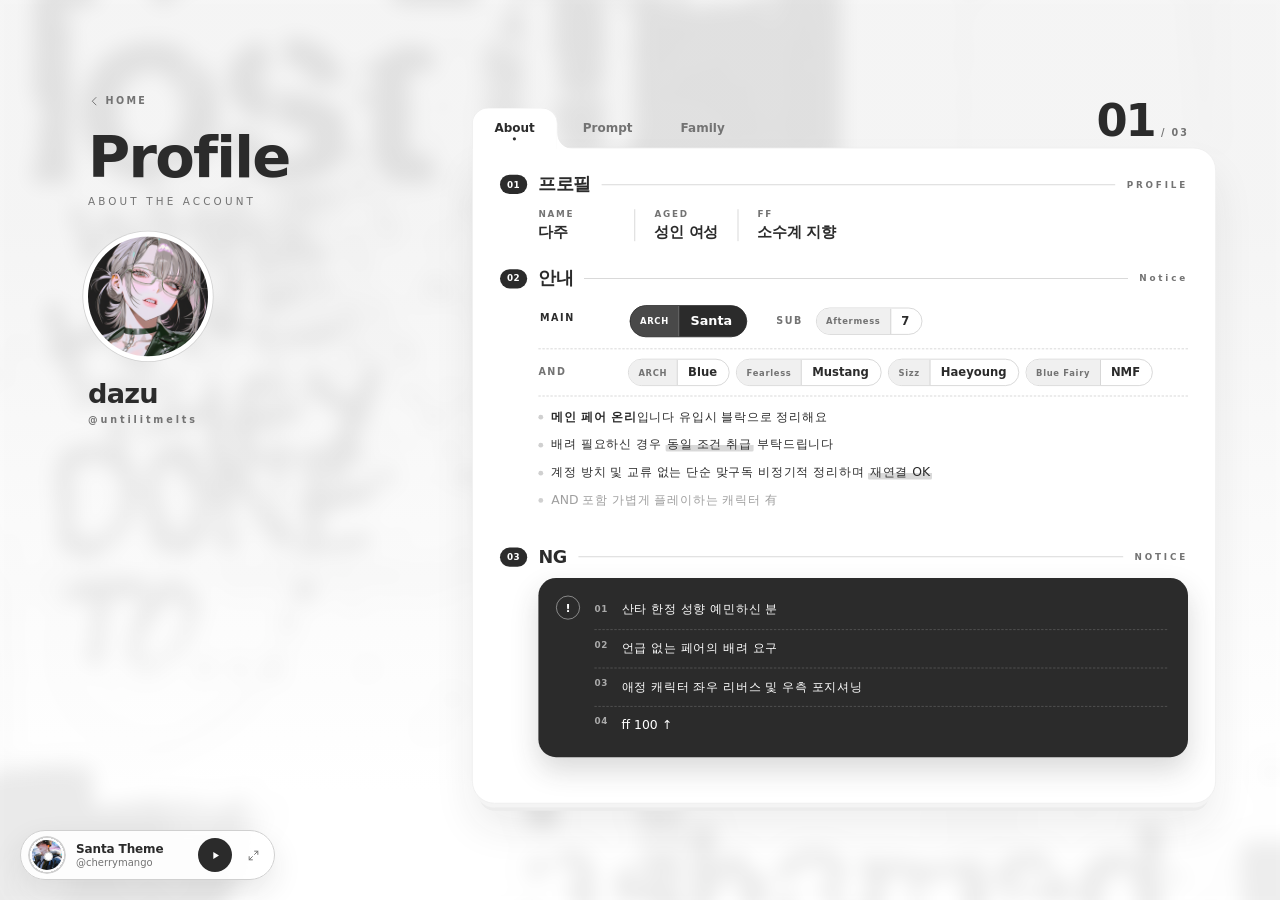
